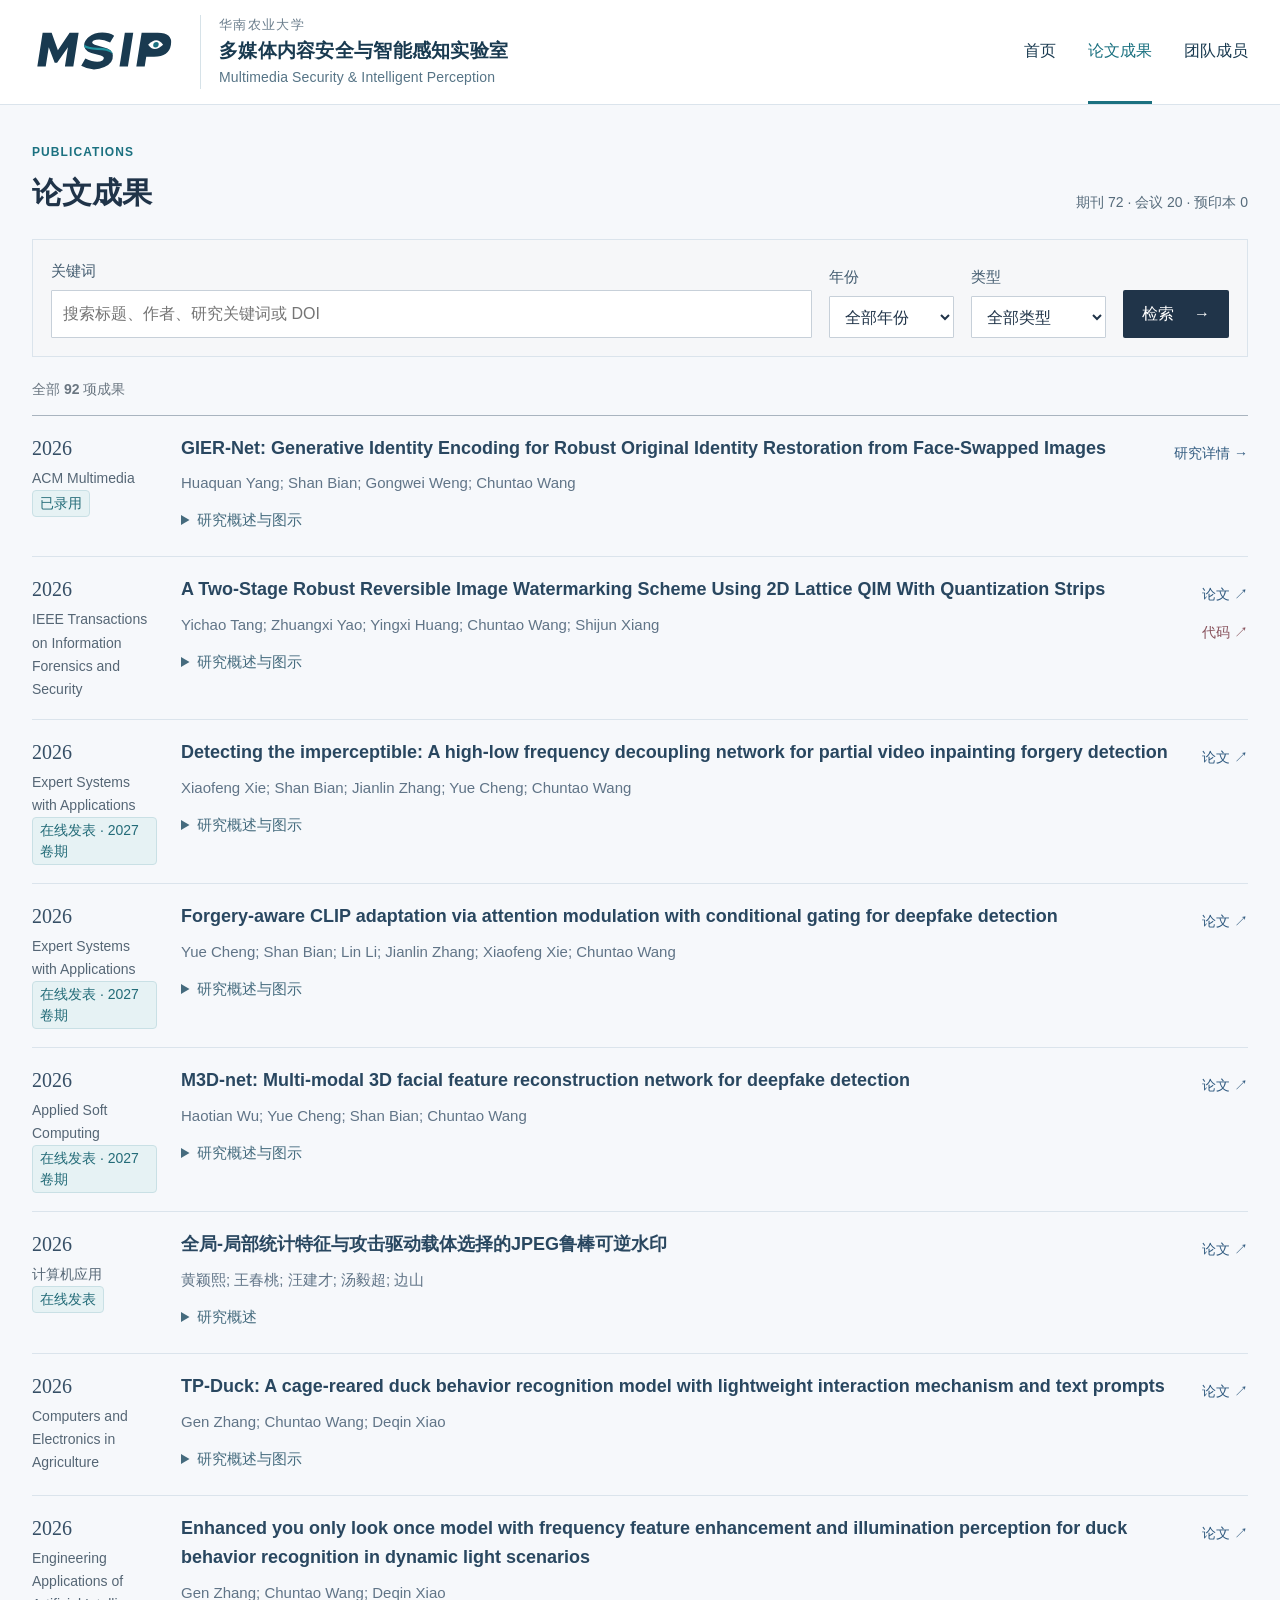
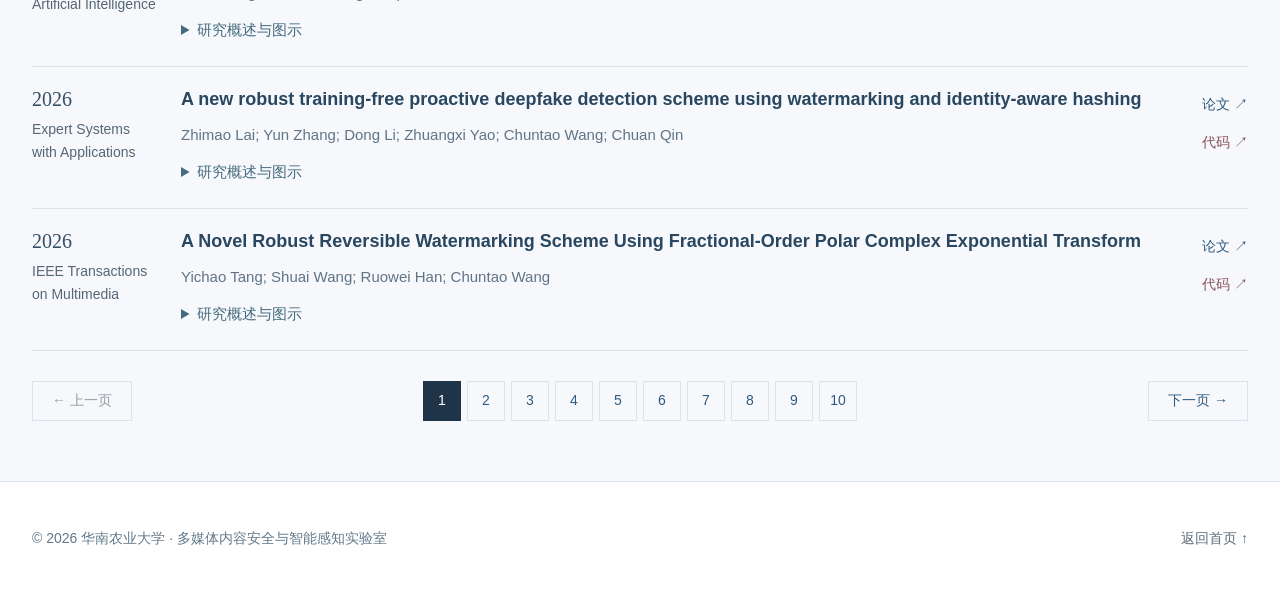
==== publications/index.html @ 9c00405b "Introduce MSIP wordmark and bilingual laboratory header" ====
<!doctype html>
<html lang="zh-CN">
<head>
  <meta charset="utf-8">
  <meta name="viewport" content="width=device-width, initial-scale=1">
  <meta name="description" content="多媒体内容安全与智能感知实验室，研究数字水印、可逆信息隐藏、多媒体取证与农业视觉感知。了解成员、代表性工作、论文与开源代码。">
  <meta name="theme-color" content="#203449">
  <title>论文成果 · 多媒体内容安全与智能感知实验室</title>
  <link rel="icon" href="/static/images/msip-icon.svg" type="image/svg+xml">
  <link rel="stylesheet" href="/static/style.css?v=20261102e">
  <script src="/static/publications-static.js" defer></script>
  <link rel="stylesheet" href="/static/site-global.css?v=20261102g">
</head>
<body id="top" class="">
  <a class="skip-link" href="#main-content">跳转至主要内容</a>
  


<header class="site-header">
  <div class="header-inner">
    <a class="brand" href="/" aria-label="MSIP · 华南农业大学多媒体内容安全与智能感知实验室首页">
      <img class="brand-msip" src="/static/images/msip-wordmark.svg" alt="MSIP" width="250" height="80">
      <span class="brand-wordmark">
        <small class="brand-university">华南农业大学</small>
        <strong class="brand-title">多媒体内容安全与智能感知实验室</strong>
        <small class="brand-english" lang="en">Multimedia Security &amp; Intelligent Perception</small>
      </span>
    </a>
    <button class="nav-toggle" type="button" aria-label="打开导航" aria-controls="main-navigation" aria-expanded="false"><span></span><span></span></button>
    <nav class="site-nav nav3" id="main-navigation" aria-label="主导航">
      <a href="/">首页</a>
      <a href="/publications/" aria-current="page">论文成果</a>
      <a href="/team/">团队成员</a>
    </nav>
  </div>
</header>
<main class="publication-archive container" id="main-content">
  <div class="archive-heading"><div><span class="eyebrow">PUBLICATIONS</span><h1>论文成果</h1></div><p>期刊 72 · 会议 20 · 预印本 0</p></div>
  <form class="publication-search" method="get" action="/publications/" role="search" aria-label="检索全部论文"><div class="search-field"><label for="paper-query">关键词</label><input id="paper-query" name="q" type="search" value="" placeholder="搜索标题、作者、研究关键词或 DOI" maxlength="200"></div><div class="year-field"><label for="paper-year">年份</label><select id="paper-year" name="year"><option value="">全部年份</option><option value="2026">2026</option><option value="2025">2025</option><option value="2024">2024</option><option value="2023">2023</option><option value="2022">2022</option><option value="2021">2021</option><option value="2020">2020</option><option value="2019">2019</option><option value="2018">2018</option><option value="2017">2017</option><option value="2016">2016</option><option value="2015">2015</option><option value="2014">2014</option><option value="2013">2013</option><option value="2012">2012</option><option value="2011">2011</option><option value="2010">2010</option><option value="2009">2009</option><option value="2008">2008</option><option value="2007">2007</option><option value="2006">2006</option><option value="2005">2005</option></select></div><div class="kind-field"><label for="paper-kind">类型</label><select id="paper-kind" name="kind"><option value="">全部类型</option><option value="journal">期刊论文</option><option value="conference">会议论文</option><option value="preprint">预印本</option></select></div><button class="button primary" type="submit">检索 <span aria-hidden="true">→</span></button></form>
  <div class="search-results-heading" role="status"><p>全部 <strong>92</strong> 项成果</p></div>
  <div class="publication-list">
<article class="publication-row" id="paper-author-gier-net-acmmm-2026" data-published-from="2026-11-02">
  <div class="publication-meta"><time datetime="2026">2026</time><span>ACM Multimedia</span><span class="paper-status">已录用</span></div>
  <div class="publication-body"><h3>GIER-Net: Generative Identity Encoding for Robust Original Identity Restoration from Face-Swapped Images</h3><p class="authors">Huaquan Yang; Shan Bian; Gongwei Weng; Chuntao Wang</p><details class="paper-abstract"><summary>研究概述与图示</summary><p>该研究面向人脸图像发布后遭受换脸与传播退化的场景，在发布前保留用于重建原始身份的保护线索。方法通过可逆生成模型的潜空间表示，结合人脸区域先验引导的冗余身份编码与攻击感知校正，重建具有原始身份特征的人脸图像。在 CelebA-HQ 数据集、三种换脸方法及 JPEG 与模拟社交平台压缩实验中，方法改善了多种条件下的恢复质量，并评估了保护图像的统计可检测性。</p><figure class="archive-paper-figure"><a href="/static/images/papers/giernet-method.webp" target="_blank" rel="noopener noreferrer" aria-label="查看论文原图"><img src="/static/images/papers/giernet-method.webp" alt="GIER-Net 原论文图1：保护、换脸攻击和身份恢复三阶段" loading="lazy"></a><figcaption>GIER-Net · 原论文图1，Huaquan Yang、Shan Bian、Gongwei Weng、Chuntao Wang · <a class="figure-license" href="https://creativecommons.org/licenses/by-nc-nd/4.0/" target="_blank" rel="noopener noreferrer">CC BY-NC-ND 4.0</a></figcaption></figure></details></div>
  <div class="publication-links"><a href="/works/gier-net/" aria-label="查看研究详情：GIER-Net: Generative Identity Encoding for Robust Original Identity Restoration from Face-Swapped Images">研究详情 →</a></div>
</article>
<article class="publication-row" id="paper-verified-qs-qim-rrw-2026" data-published-from="2026-01-01">
  <div class="publication-meta"><time datetime="2026">2026</time><span>IEEE Transactions on Information Forensics and Security</span></div>
  <div class="publication-body"><h3>A Two-Stage Robust Reversible Image Watermarking Scheme Using 2D Lattice QIM With Quantization Strips</h3><p class="authors">Yichao Tang; Zhuangxi Yao; Yingxi Huang; Chuntao Wang; Shijun Xiang</p><details class="paper-abstract"><summary>研究概述与图示</summary><p>该工作研究同时要求水印鲁棒提取与原图无损恢复的图像版权保护问题。方法在两阶段鲁棒可逆水印框架中引入二维格点量化和条带式解码区域，通过量化与解码区域的几何设计扩大稳定译码范围。其目标是在图像发生处理后仍能提取水印，同时控制嵌入失真，并保留无攻击条件下恢复原始图像的能力。</p><figure class="archive-paper-figure"><a href="/static/images/papers/qs-qim-figure4.webp" target="_blank" rel="noopener noreferrer" aria-label="查看论文原图"><img src="/static/images/papers/qs-qim-figure4.webp" alt="QS-QIM 条带式解码区域与码字排列，论文图4" loading="lazy"></a><figcaption>条带式解码区域 · 论文图4</figcaption></figure></details></div>
  <div class="publication-links"><a href="https://ieeexplore.ieee.org/document/11753674" target="_blank" rel="noopener noreferrer" aria-label="阅读论文：A Two-Stage Robust Reversible Image Watermarking Scheme Using 2D Lattice QIM With Quantization Strips">论文 ↗</a><a class="code-link" href="https://github.com/yichao-tang/QS-QIM-RRW" target="_blank" rel="noopener noreferrer" aria-label="查看代码：A Two-Stage Robust Reversible Image Watermarking Scheme Using 2D Lattice QIM With Quantization Strips">代码 ↗</a></div>
</article>
<article class="publication-row" id="paper-verified-high-low-frequency-video-inpainting-2027" data-published-from="2026-01-01">
  <div class="publication-meta"><time datetime="2026">2026</time><span>Expert Systems with Applications</span><span class="paper-status">在线发表 · 2027 卷期</span></div>
  <div class="publication-body"><h3>Detecting the imperceptible: A high-low frequency decoupling network for partial video inpainting forgery detection</h3><p class="authors">Xiaofeng Xie; Shan Bian; Jianlin Zhang; Yue Cheng; Chuntao Wang</p><details class="paper-abstract"><summary>研究概述与图示</summary><p>该研究关注深度视频修复造成的局部帧伪造，其痕迹可能被周围未修改帧的时空信息掩盖。方法采用高低频解耦网络提取时空特征，并通过特征增强、融合与形态分析区分被修改帧和原始帧。研究将局部视频修复作为独立取证问题，关注细微编辑痕迹在视频序列中的识别。</p><figure class="archive-paper-figure"><a href="/static/images/papers/refined-highlow-figure3.webp" target="_blank" rel="noopener noreferrer" aria-label="查看论文原图"><img src="/static/images/papers/refined-highlow-figure3.webp" alt="高低频注意力与特征金字塔融合后进行篡改掩码预测和帧级分类的论文网络图" loading="lazy"></a><figcaption>高低频解耦的视频修复取证网络 · 论文图3</figcaption></figure></details></div>
  <div class="publication-links"><a href="https://www.sciencedirect.com/science/article/pii/S0957417426023997" target="_blank" rel="noopener noreferrer" aria-label="阅读论文：Detecting the imperceptible: A high-low frequency decoupling network for partial video inpainting forgery detection">论文 ↗</a></div>
</article>
<article class="publication-row" id="paper-verified-forgery-aware-clip-2027" data-published-from="2026-09-25">
  <div class="publication-meta"><time datetime="2026">2026</time><span>Expert Systems with Applications</span><span class="paper-status">在线发表 · 2027 卷期</span></div>
  <div class="publication-body"><h3>Forgery-aware CLIP adaptation via attention modulation with conditional gating for deepfake detection</h3><p class="authors">Yue Cheng; Shan Bian; Lin Li; Jianlin Zhang; Xiaofeng Xie; Chuntao Wang</p><details class="paper-abstract"><summary>研究概述与图示</summary><p>该研究利用CLIP的可迁移视觉表示开展深度伪造检测，关注通用语义特征与细微取证线索之间的差异。方法以轻量适配器调制注意力，并结合条件门控和文本提示对比约束，使模型更关注伪造相关信息。研究目标是缓解检测器对特定数据集痕迹的依赖，改善跨数据集和未见伪造方式下的检测适应性。</p><figure class="archive-paper-figure"><a href="/static/images/papers/refined-fagate-figure3.webp" target="_blank" rel="noopener noreferrer" aria-label="查看论文原图"><img src="/static/images/papers/refined-fagate-figure3.webp" alt="伪造痕迹提取、文本提示对比正则、注意力调制与条件门控的原论文方法图" loading="lazy"></a><figcaption>条件门控与注意力调制的 CLIP 适配框架 · 论文图3</figcaption></figure></details></div>
  <div class="publication-links"><a href="https://www.sciencedirect.com/science/article/pii/S0957417426033981" target="_blank" rel="noopener noreferrer" aria-label="阅读论文：Forgery-aware CLIP adaptation via attention modulation with conditional gating for deepfake detection">论文 ↗</a></div>
</article>
<article class="publication-row" id="paper-verified-m3d-net-deepfake-preprint-2026" data-published-from="2026-09-21">
  <div class="publication-meta"><time datetime="2026">2026</time><span>Applied Soft Computing</span><span class="paper-status">在线发表 · 2027 卷期</span></div>
  <div class="publication-body"><h3>M3D-net: Multi-modal 3D facial feature reconstruction network for deepfake detection</h3><p class="authors">Haotian Wu; Yue Cheng; Shan Bian; Chuntao Wang</p><details class="paper-abstract"><summary>研究概述与图示</summary><p>M3D-Net从单幅RGB人脸图像重构深度与反照率信息，以三维空间特征补充普通外观特征进行深度伪造检测。网络包含三维重构流和RGB流，并利用预融合模块与多模态特征融合模块建立不同线索之间的联系。论文通过跨数据集等实验考察这种三维几何与二维纹理互补的检测策略。</p><figure class="archive-paper-figure"><a href="/static/images/papers/enriched-m3d-figure1.webp" target="_blank" rel="noopener noreferrer" aria-label="查看论文原图"><img src="/static/images/papers/enriched-m3d-figure1.webp" alt="M3D-Net 作者预印本图1：三维人脸特征重构分支、RGB分支及跨模态特征融合" loading="lazy"></a><figcaption>多模态三维人脸重构网络 · 作者预印本图1</figcaption></figure></details></div>
  <div class="publication-links"><a href="https://doi.org/10.1016/j.asoc.2026.116500" target="_blank" rel="noopener noreferrer" aria-label="阅读论文：M3D-net: Multi-modal 3D facial feature reconstruction network for deepfake detection">论文 ↗</a></div>
</article>
<article class="publication-row" id="paper-verified-jpeg-global-local-rrw-2026" data-published-from="2026-10-21">
  <div class="publication-meta"><time datetime="2026">2026</time><span>计算机应用</span><span class="paper-status">在线发表</span></div>
  <div class="publication-body"><h3>全局-局部统计特征与攻击驱动载体选择的JPEG鲁棒可逆水印</h3><p class="authors">黄颖熙; 王春桃; 汪建才; 汤毅超; 边山</p><details class="paper-abstract"><summary>研究概述</summary><p>该工作面向JPEG图像中的鲁棒可逆水印，在量化DCT域内同时考虑载体稳定性与原图恢复。方法通过多攻击评分和轻量网络选择嵌入载体，并融合均值、中值等全局与局部统计特征进行四频带调制。结合直方图平移保存恢复信息，使水印在图像处理后仍可提取，并支持无攻击条件下的原图精确恢复。</p></details></div>
  <div class="publication-links"><a href="https://www.joca.cn/CN/10.11772/j.issn.1001-9081.2026091086" target="_blank" rel="noopener noreferrer" aria-label="阅读论文：全局-局部统计特征与攻击驱动载体选择的JPEG鲁棒可逆水印">论文 ↗</a></div>
</article>
<article class="publication-row" id="paper-verified-tp-duck-text-prompts-2026" data-published-from="2026-09-01">
  <div class="publication-meta"><time datetime="2026">2026</time><span>Computers and Electronics in Agriculture</span></div>
  <div class="publication-body"><h3>TP-Duck: A cage-reared duck behavior recognition model with lightweight interaction mechanism and text prompts</h3><p class="authors">Gen Zhang; Chuntao Wang; Deqin Xiao</p><details class="paper-abstract"><summary>研究概述与图示</summary><p>笼养鸭的不同行为可能具有相似姿态，笼架干扰又使局部动作线索更难辨认。TP-Duck以轻量部分星型运算模块提取细粒度视觉特征，并引入行为语义向量与可学习文本提示，对视觉特征进行跨模态调制。研究在自建行为数据上评价识别精度和模型复杂度，探索适合养殖场景的轻量视觉语言感知方法。</p><figure class="archive-paper-figure"><a href="/static/images/papers/enriched-extra-tpduck-figure3.webp" target="_blank" rel="noopener noreferrer" aria-label="查看论文原图"><img src="/static/images/papers/enriched-extra-tpduck-figure3.webp" alt="TP-Duck融合行为标签文本提示、轻量交互模块与检测网络的结构图" loading="lazy"></a><figcaption>文本提示与轻量交互网络 · 原论文图3</figcaption></figure></details></div>
  <div class="publication-links"><a href="https://doi.org/10.1016/j.compag.2026.112083" target="_blank" rel="noopener noreferrer" aria-label="阅读论文：TP-Duck: A cage-reared duck behavior recognition model with lightweight interaction mechanism and text prompts">论文 ↗</a></div>
</article>
<article class="publication-row" id="paper-verified-fiy4dbr-dynamic-light-duck-2026" data-published-from="2026-01-01">
  <div class="publication-meta"><time datetime="2026">2026</time><span>Engineering Applications of Artificial Intelligence</span></div>
  <div class="publication-body"><h3>Enhanced you only look once model with frequency feature enhancement and illumination perception for duck behavior recognition in dynamic light scenarios</h3><p class="authors">Gen Zhang; Chuntao Wang; Deqin Xiao</p><details class="paper-abstract"><summary>研究概述与图示</summary><p>该研究面向养殖场昼夜和动态光照变化下的鸭行为识别，关注暗光导致边缘、纹理及动作特征减弱的问题。方法以YOLOv11s为基础，通过频率特征增强保留判别线索，并引入光照感知机制调整特征表达。研究目标是在不同亮度条件下稳定辨认鸭的行为，减少仅依赖单一光照环境训练带来的适应性限制。</p><figure class="archive-paper-figure"><a href="/static/images/papers/enriched-extra-lightduck-figure4.webp" target="_blank" rel="noopener noreferrer" aria-label="查看论文原图"><img src="/static/images/papers/enriched-extra-lightduck-figure4.webp" alt="结合频率特征增强模块和光照感知模块的动态光照鸭行为识别网络结构" loading="lazy"></a><figcaption>频率特征增强与光照感知网络 · 原论文图4</figcaption></figure></details></div>
  <div class="publication-links"><a href="https://doi.org/10.1016/j.engappai.2025.112889" target="_blank" rel="noopener noreferrer" aria-label="阅读论文：Enhanced you only look once model with frequency feature enhancement and illumination perception for duck behavior recognition in dynamic light scenarios">论文 ↗</a></div>
</article>
<article class="publication-row" id="paper-verified-tfpdd-proactive-deepfake-2026" data-published-from="2026-05-01">
  <div class="publication-meta"><time datetime="2026">2026</time><span>Expert Systems with Applications</span></div>
  <div class="publication-body"><h3>A new robust training-free proactive deepfake detection scheme using watermarking and identity-aware hashing</h3><p class="authors">Zhimao Lai; Yun Zhang; Dong Li; Zhuangxi Yao; Chuntao Wang; Chuan Qin</p><details class="paper-abstract"><summary>研究概述与图示</summary><p>该工作采用主动取证思路，在图像中预先嵌入与人脸身份相关的水印，以检验后续深度伪造操作。方法结合带状交织量化索引调制、身份感知哈希和盲同步机制，分别应对常见处理失真、身份变化与人脸框错位。整个方案无需训练深度水印网络，并通过失真及深伪操作实验检验检测能力。</p><figure class="archive-paper-figure"><a href="/static/images/papers/refined-tfpdd-figure3.webp" target="_blank" rel="noopener noreferrer" aria-label="查看论文原图"><img src="/static/images/papers/refined-tfpdd-figure3.webp" alt="从分块熵和低频小波特征生成身份感知哈希序列的原论文流程图" loading="lazy"></a><figcaption>面部身份感知哈希的生成流程 · 论文图3</figcaption></figure></details></div>
  <div class="publication-links"><a href="https://doi.org/10.1016/j.eswa.2026.131126" target="_blank" rel="noopener noreferrer" aria-label="阅读论文：A new robust training-free proactive deepfake detection scheme using watermarking and identity-aware hashing">论文 ↗</a><a class="code-link" href="https://github.com/Laizhm/TFPDD" target="_blank" rel="noopener noreferrer" aria-label="查看代码：A new robust training-free proactive deepfake detection scheme using watermarking and identity-aware hashing">代码 ↗</a></div>
</article>
<article class="publication-row" id="paper-42" data-published-from="2026-01-01">
  <div class="publication-meta"><time datetime="2026">2026</time><span>IEEE Transactions on Multimedia</span></div>
  <div class="publication-body"><h3>A Novel Robust Reversible Watermarking Scheme Using Fractional-Order Polar Complex Exponential Transform</h3><p class="authors">Yichao Tang; Shuai Wang; Ruowei Han; Chuntao Wang</p><details class="paper-abstract"><summary>研究概述与图示</summary><p>针对鲁棒可逆水印难以同时抵抗常规信号处理和几何变换的问题，提出结合分数阶极复指数变换与优化量化索引调制的方法。通过重建误差选择变换参数，并根据攻击模拟中的稳定性选择矩差作为水印载体；嵌入失真与完整性哈希则作为辅助信息可逆嵌入。接收端在无攻击时恢复原图与水印，在受到攻击时提取水印，模拟实验检验了其在相同容量和图像质量条件下的鲁棒性。</p><figure class="archive-paper-figure"><a href="/static/images/papers/frpcet-quantization.webp" target="_blank" rel="noopener noreferrer" aria-label="查看论文原图"><img src="/static/images/papers/frpcet-quantization.webp" alt="分数阶极复指数变换水印的量化情况" loading="lazy"></a><figcaption>量化设计 · 作者主页图</figcaption></figure></details></div>
  <div class="publication-links"><a href="https://doi.org/10.1109/TMM.2025.3623522" target="_blank" rel="noopener noreferrer" aria-label="阅读论文：A Novel Robust Reversible Watermarking Scheme Using Fractional-Order Polar Complex Exponential Transform">论文 ↗</a><a class="code-link" href="https://github.com/yichao-tang/FrPCET-RRW" target="_blank" rel="noopener noreferrer" aria-label="查看代码：A Novel Robust Reversible Watermarking Scheme Using Fractional-Order Polar Complex Exponential Transform">代码 ↗</a></div>
</article>
<article class="publication-row" id="paper-40" data-published-from="2026-03-14">
  <div class="publication-meta"><time datetime="2026">2026</time><span>AAAI</span></div>
  <div class="publication-body"><h3>GenPTW: Latent Image Watermarking for Provenance Tracing and Tamper Localization</h3><p class="authors">Zhenliang Gan; Chunya Liu; Yichao Tang; Binghao Wang; Shiwen Cui; Weiqiang Wang; Xinpeng Zhang</p><details class="paper-abstract"><summary>研究概述与图示</summary><p>针对生成图像水印难以同时完成来源追踪和篡改定位、且常受生成模型类型限制的问题，提出潜空间水印框架GenPTW。方法结合与潜语义对齐的交叉注意力融合和提供位置线索的空间融合，再以水印特征和高频特征联合提取来源信息与编辑区域。该框架支持生成中与生成后的嵌入，可用于潜扩散模型和视觉自回归模型；实验评估了视觉质量及多种生成内容编辑下的鲁棒性。</p><figure class="archive-paper-figure"><a href="/static/images/papers/genptw-method.webp" target="_blank" rel="noopener noreferrer" aria-label="查看论文原图"><img src="/static/images/papers/genptw-method.webp" alt="GenPTW 潜空间水印融合、提取与篡改定位框架" loading="lazy"></a><figcaption>方法框架 · 作者主页图</figcaption></figure></details></div>
  <div class="publication-links"><a href="https://doi.org/10.1609/aaai.v40i5.37412" target="_blank" rel="noopener noreferrer" aria-label="阅读论文：GenPTW: Latent Image Watermarking for Provenance Tracing and Tamper Localization">论文 ↗</a><a class="code-link" href="https://github.com/GanZhenliang/GenPTW" target="_blank" rel="noopener noreferrer" aria-label="查看代码：GenPTW: Latent Image Watermarking for Provenance Tracing and Tamper Localization">代码 ↗</a></div>
</article>
<article class="publication-row" id="paper-39" data-published-from="2026-01-01">
  <div class="publication-meta"><time datetime="2026">2026</time><span>IEEE ICASSP</span></div>
  <div class="publication-body"><h3>DNLMark: Dual Noise Layer-Based Robust Watermarking Against Image Editing</h3><p class="authors">Yichao Tang; Mingyang Li; Xinting Wu; Sheng Li; Zhenxing Qian; Xinpeng Zhang</p><details class="paper-abstract"><summary>研究概述与图示</summary><p>DNLMark研究图像编辑后水印信息难以稳定恢复的问题。方法在水印网络训练中采用双噪声层，将常规图像失真和模拟的生成式编辑干扰纳入训练流程。研究关注在保留图像视觉质量的条件下，提高水印嵌入与提取面对不同编辑操作时的适应性。</p><figure class="archive-paper-figure"><a href="/static/images/papers/dnlmark-overview.webp" target="_blank" rel="noopener noreferrer" aria-label="查看论文原图"><img src="/static/images/papers/dnlmark-overview.webp" alt="DNLMark 双噪声层训练、嵌入与提取框架" loading="lazy"></a><figcaption>方法框架 · 作者主页图</figcaption></figure></details></div>
  <div class="publication-links"><a href="https://ieeexplore.ieee.org/document/11464215" target="_blank" rel="noopener noreferrer" aria-label="阅读论文：DNLMark: Dual Noise Layer-Based Robust Watermarking Against Image Editing">论文 ↗</a><a class="code-link" href="https://github.com/yichao-tang/DNLMark" target="_blank" rel="noopener noreferrer" aria-label="查看代码：DNLMark: Dual Noise Layer-Based Robust Watermarking Against Image Editing">代码 ↗</a></div>
</article>
<article class="publication-row" id="paper-17" data-published-from="2026-02-16">
  <div class="publication-meta"><time datetime="2026">2026</time><span>Applied Intelligence</span></div>
  <div class="publication-body"><h3>Detection of transcoding from HEVC to VVC based on CU types and Motion Vector Map</h3><p class="authors">Jiajian Lin; Jianlin Zhang; Shan Bian; Chuntao Wang</p><details class="paper-abstract"><summary>研究概述</summary><p>该研究面向HEVC视频转码为VVC后产生的编码历史鉴别问题。方法统计帧内与帧间编码单元的划分类型，并构造运动矢量图特征，将两类线索组合后交由支持向量机分类。论文在不同分辨率、码率和编码配置下评估检测表现，以分析新编码标准中的转码痕迹。</p></details></div>
  <div class="publication-links"><a href="https://doi.org/10.1007/s10489-026-07134-z" target="_blank" rel="noopener noreferrer" aria-label="阅读论文：Detection of transcoding from HEVC to VVC based on CU types and Motion Vector Map">论文 ↗</a></div>
</article>
<article class="publication-row" id="paper-verified-wang-10-1016-j-atech-2025-101414" data-published-from="2025-12-01">
  <div class="publication-meta"><time datetime="2025">2025</time><span>Smart Agricultural Technology</span></div>
  <div class="publication-body"><h3>CD-ViT-YOLO: A lightweight Hybrid ViT-YOLO model for caged duck behaviour recognition under varying lighting conditions</h3><p class="authors">Yujin Gong; Gen Zhang; Chuntao Wang; Deqin Xiao</p><details class="paper-abstract"><summary>研究概述与图示</summary><p>针对笼养鸭行为识别中的光照变化、密集遮挡及模型计算开销，提出轻量化ViT与YOLO混合模型CD-ViT-YOLO。方法以YOLOv5s为基础，引入动态重参数化增强模块、可变形卷积与RepConv，并采用分阶段配置的EfficientViT主干和难度感知检测头。在自建DuckBehaviour数据集上的实验显示，该模型在减少参数与计算量的同时，提高了相对于YOLOv5s的检测指标。</p><figure class="archive-paper-figure"><a href="/static/images/papers/enriched-extra-cdvit-figure2.webp" target="_blank" rel="noopener noreferrer" aria-label="查看论文原图"><img src="/static/images/papers/enriched-extra-cdvit-figure2.webp" alt="结合轻量卷积、EfficientViT与检测头的CD-ViT-YOLO笼养鸭行为识别网络结构" loading="lazy"></a><figcaption>CD-ViT-YOLO 轻量混合网络 · 原论文图2</figcaption></figure></details></div>
  <div class="publication-links"><a href="https://doi.org/10.1016/j.atech.2025.101414" target="_blank" rel="noopener noreferrer" aria-label="阅读论文：CD-ViT-YOLO: A lightweight Hybrid ViT-YOLO model for caged duck behaviour recognition under varying lighting conditions">论文 ↗</a></div>
</article>
<article class="publication-row" id="paper-verified-rgbd-duck-weight-estimation-2025" data-published-from="2025-04-06">
  <div class="publication-meta"><time datetime="2025">2025</time><span>Animals</span></div>
  <div class="publication-body"><h3>Two-Stream Bidirectional Interaction Network Based on RGB-D Images for Duck Weight Estimation</h3><p class="authors">Diqi Zhu; Shan Bian; Xiaofeng Xie; Chuntao Wang; Deqin Xiao</p><details class="paper-abstract"><summary>研究概述与图示</summary><p>为减少人工接触式称重，研究利用RGB-D图像估计鸭体重的双流双向交互网络。编码器分别提取外观纹理和深度结构信息，通过跨模态互补模块进行交互，再融合多尺度特征完成体重回归。研究构建了包含2865对俯视RGB-D图像的数据集，比较实验在该数据集上验证了多模态融合相对于对比方法的估计效果。</p><figure class="archive-paper-figure"><a href="/static/images/papers/duck-weight-paper-figure4.jpg" target="_blank" rel="noopener noreferrer" aria-label="查看论文原图"><img src="/static/images/papers/duck-weight-paper-figure4.jpg" alt="原文图4：RGB与深度图双流编码器、跨模态特征交互、解码器及体重回归结构" loading="lazy"></a><figcaption>网络结构总览 · 论文图4 · <a class="figure-license" href="https://creativecommons.org/licenses/by/4.0/" target="_blank" rel="noopener noreferrer">CC BY 4.0</a></figcaption></figure></details></div>
  <div class="publication-links"><a href="https://www.mdpi.com/2076-2615/15/7/1062" target="_blank" rel="noopener noreferrer" aria-label="阅读论文：Two-Stream Bidirectional Interaction Network Based on RGB-D Images for Duck Weight Estimation">论文 ↗</a></div>
</article>
<article class="publication-row" id="paper-verified-proactive-watermarking-forensics-review-2025" data-published-from="2025-01-03">
  <div class="publication-meta"><time datetime="2025">2025</time><span>Computers, Materials &amp; Continua</span></div>
  <div class="publication-body"><h3>Enhancing Deepfake Detection: Proactive Forensics Techniques Using Digital Watermarking</h3><p class="authors">Zhimao Lai; Saad Arif; Cong Feng; Guangjun Liao; Chuntao Wang</p><details class="paper-abstract"><summary>研究概述与图示</summary><p>这篇综述梳理深度伪造防御从被动检测向主动水印取证的发展，比较两类方法面对未知编辑和反取证操作时的特点。文章按水印的嵌入、验证、追溯及抗篡改作用，对已有主动取证技术进行分类和分析。进一步讨论评估标准不统一、鲁棒性与复现性等问题，并提出跨域和自适应水印等研究方向。</p><figure class="archive-paper-figure"><a href="/static/images/papers/enriched-cmc2025pdf-figure11.webp" target="_blank" rel="noopener noreferrer" aria-label="查看论文原图"><img src="/static/images/papers/enriched-cmc2025pdf-figure11.webp" alt="主动深度伪造取证综述原论文图11：水印信息、嵌入区域、攻击和身份真实性验证的整体关系" loading="lazy"></a><figcaption>水印主动取证框架综述 · 原论文图11 · <a class="figure-license" href="https://creativecommons.org/licenses/by/4.0/" target="_blank" rel="noopener noreferrer">CC BY 4.0</a></figcaption></figure></details></div>
  <div class="publication-links"><a href="https://doi.org/10.32604/cmc.2024.059370" target="_blank" rel="noopener noreferrer" aria-label="阅读论文：Enhancing Deepfake Detection: Proactive Forensics Techniques Using Digital Watermarking">论文 ↗</a></div>
</article>
<article class="publication-row" id="paper-41" data-published-from="2025-01-01">
  <div class="publication-meta"><time datetime="2025">2025</time><span>CRESS</span></div>
  <div class="publication-body"><h3>SLMark: Robust Watermarking Against Image Editing via Simulation-Based Noise Layer and Low-Frequency Embedding</h3><p class="authors">Mingyang Li; Yichao Tang; Yuliang Xue; Sheng Li; Zhenxing Qian; Xinpeng Zhang; Ji He; Hongda Li</p><details class="paper-abstract"><summary>研究概述与图示</summary><p>SLMark关注图像经编辑后，嵌入水印随图像内容变化而丢失的问题。方法将基于模拟的噪声层与低频嵌入相结合，在训练中引入编辑干扰，并选择较稳定的频率成分承载水印。研究旨在协调水印的隐蔽性与编辑后的可提取性，为图像内容保护提供鲁棒标识。</p><figure class="archive-paper-figure"><a href="/static/images/papers/supplement-20261102-ieee-slmark-figure1.webp" target="_blank" rel="noopener noreferrer" aria-label="查看论文原图"><img src="/static/images/papers/supplement-20261102-ieee-slmark-figure1.webp" alt="SLMark 原论文框架：低频提取与水印编码器嵌入消息，经生成编辑模拟及常规处理后由低频提取和水印解码器恢复消息。" loading="lazy"></a></figure></details></div>
  <div class="publication-links"><a href="https://ieeexplore.ieee.org/document/11452609" target="_blank" rel="noopener noreferrer" aria-label="阅读论文：SLMark: Robust Watermarking Against Image Editing via Simulation-Based Noise Layer and Low-Frequency Embedding">论文 ↗</a></div>
</article>
<article class="publication-row" id="paper-16" data-published-from="2025-11-14">
  <div class="publication-meta"><time datetime="2025">2025</time><span>IEEE TrustCom</span></div>
  <div class="publication-body"><h3>Robust Recovery Method Against Malicious Face Swapping in Online Social Networks</h3><p class="authors">Huaquan Yang; Shan Bian; Gongwei Weng</p><details class="paper-abstract"><summary>研究概述与图示</summary><p>针对社交网络有损压缩导致隐藏的人脸信息退化、进而影响换脸后原始人脸恢复的问题，提出主动保护框架SwinTRecNet。方法结合Swin Transformer与UNet增强人脸信息编码和解码，并使用压缩近似生成对抗网络模拟多种压缩模式，以复合损失平衡含密图像扰动与恢复质量。在CelebA-HQ数据集上的实验考察了不同换脸攻击与社交网络处理场景中的图像质量和人脸恢复表现。</p><figure class="archive-paper-figure"><a href="/static/images/papers/supplement-20261102-ieee-face-recovery-figure1.webp" target="_blank" rel="noopener noreferrer" aria-label="查看论文原图"><img src="/static/images/papers/supplement-20261102-ieee-face-recovery-figure1.webp" alt="原论文图1：准备网络提取人脸特征并将其编码到背景，经过社交平台压缩模拟与换脸处理后，由恢复网络重建预先保护的人脸。" loading="lazy"></a></figure></details></div>
  <div class="publication-links"><a href="https://doi.org/10.1109/TRUSTCOM66490.2025.00318" target="_blank" rel="noopener noreferrer" aria-label="阅读论文：Robust Recovery Method Against Malicious Face Swapping in Online Social Networks">论文 ↗</a></div>
</article>
<article class="publication-row" id="paper-15" data-published-from="2025-04-01">
  <div class="publication-meta"><time datetime="2025">2025</time><span>Expert Systems with Applications</span></div>
  <div class="publication-body"><h3>Inter-frame residual frequency-based reconstruction learning for deep video frame interpolation detection</h3><p class="authors">Yibin Xu; Huaquan Yang; Shan Bian; Chuntao Wang; Bin Li; Jiwu Huang</p><details class="paper-abstract"><summary>研究概述与图示</summary><p>ReFuL针对深度插帧技术造成的视频时间维度伪造，利用帧间残差的频率线索进行检测。方法对残差执行小波分解，分别学习高、低频成分的重构，并以度量学习约束突出可区分的插帧痕迹；重构驱动的注意力模块进一步服务于视频分类。论文评估跨插帧方法等设置，考察对未知插帧方式的检测能力。</p><figure class="archive-paper-figure"><a href="/static/images/papers/enriched-reful-figure3.webp" target="_blank" rel="noopener noreferrer" aria-label="查看论文原图"><img src="/static/images/papers/enriched-reful-figure3.webp" alt="ReFuL 原论文图3：帧间残差的小波频率分解、高低频重构、度量学习及RDGA分类框架" loading="lazy"></a><figcaption>频率分解与重构学习框架 · 原论文图3</figcaption></figure></details></div>
  <div class="publication-links"><a href="https://doi.org/10.1016/j.eswa.2025.126416" target="_blank" rel="noopener noreferrer" aria-label="阅读论文：Inter-frame residual frequency-based reconstruction learning for deep video frame interpolation detection">论文 ↗</a><a class="code-link" href="https://github.com/BianShan-611/ReFuL" target="_blank" rel="noopener noreferrer" aria-label="查看代码：Inter-frame residual frequency-based reconstruction learning for deep video frame interpolation detection">代码 ↗</a></div>
</article>
<article class="publication-row" id="paper-verified-wang-fewshot-pests-2024" data-published-from="2024-01-01">
  <div class="publication-meta"><time datetime="2024">2024</time><span>农业工程学报 / Transactions of the Chinese Society of Agricultural Engineering</span></div>
  <div class="publication-body"><h3>Few-shot pest classification using spatial-attention-enhanced ResNeSt-101 network and transfer-based meta-learning</h3><p class="authors">Weijian Liang; Qingwen Guo; Chuntao Wang; Deqin Xiao; Qiong Huang</p><details class="paper-abstract"><summary>研究概述</summary><p>针对新出现害虫类别难以获得大量标注图像的问题，该研究构建少样本害虫分类方法。方法以空间注意力增强ResNeSt-101的特征提取，并结合迁移式元学习，使分类器利用少量支持样本识别已见与未见类别。论文在MIP50和AD0害虫数据上检验分类能力，讨论样本数量、类别组合和推理开销的影响。</p></details></div>
  <div class="publication-links"><a href="https://www.aeeisp.com/nygcxb/article/doi/10.11975/j.issn.1002-6819.202304013?viewType=HTML" target="_blank" rel="noopener noreferrer" aria-label="阅读论文：Few-shot pest classification using spatial-attention-enhanced ResNeSt-101 network and transfer-based meta-learning">论文 ↗</a></div>
</article>
<article class="publication-row" id="paper-verified-wang-10-3390-electronics13224466" data-published-from="2024-01-01">
  <div class="publication-meta"><time datetime="2024">2024</time><span>Electronics</span></div>
  <div class="publication-body"><h3>LIDeepDet: Deepfake Detection via Image Decomposition and Advanced Lighting Information Analysis</h3><p class="authors">Zhimao Lai; Jicheng Li; Chuntao Wang; Jianhua Wu; Donghua Jiang</p><details class="paper-abstract"><summary>研究概述与图示</summary><p>LIDeepDet利用真实视频与深度伪造视频在成像和光照方面的差异，提取不易由表面视觉质量掩盖的取证线索。方法根据颜色恒常性提取光照信息，使用局部引力模式提取人脸材质特征，并通过Lambertian模型估计帧间光照方向。RGB、反射图、光照特征与方向向量在特征层进行跨注意力融合，论文据此评估多个数据集上的检测与泛化表现。</p><figure class="archive-paper-figure"><a href="/static/images/papers/enriched-lideepdet-figure3.webp" target="_blank" rel="noopener noreferrer" aria-label="查看论文原图"><img src="/static/images/papers/enriched-lideepdet-figure3.webp" alt="LIDeepDet 原论文图3：RGB、反射系数、光照信息与光照方向特征的跨注意力融合网络" loading="lazy"></a><figcaption>光照线索与跨注意力融合 · 原论文图3 · <a class="figure-license" href="https://creativecommons.org/licenses/by/4.0/" target="_blank" rel="noopener noreferrer">CC BY 4.0</a></figcaption></figure></details></div>
  <div class="publication-links"><a href="https://doi.org/10.3390/electronics13224466" target="_blank" rel="noopener noreferrer" aria-label="阅读论文：LIDeepDet: Deepfake Detection via Image Decomposition and Advanced Lighting Information Analysis">论文 ↗</a></div>
</article>
<article class="publication-row" id="paper-verified-wang-10-3390-electronics13244955" data-published-from="2024-01-01">
  <div class="publication-meta"><time datetime="2024">2024</time><span>Electronics</span></div>
  <div class="publication-body"><h3>A Novel Face Swapping Detection Scheme Using the Pseudo Zernike Transform Based Robust Watermarking</h3><p class="authors">Zhimao Lai; Zhuangxi Yao; Guanyu Lai; Chuntao Wang; Renhai Feng</p><details class="paper-abstract"><summary>研究概述与图示</summary><p>该工作将主动取证用于换脸检测：先把原始人脸的视觉特征转换为二进制哈希，再利用伪Zernike矩鲁棒水印将其嵌入非人脸区域。验证时比较当前人脸的哈希与提取出的水印，以识别换脸造成的身份变化。研究同时考察水印对视频视觉质量的影响及常见信号处理操作下的检测稳定性。</p><figure class="archive-paper-figure"><a href="/static/images/papers/enriched-pztface-figure4.webp" target="_blank" rel="noopener noreferrer" aria-label="查看论文原图"><img src="/static/images/papers/enriched-pztface-figure4.webp" alt="伪Zernike换脸检测原论文图4：人脸视觉哈希生成、非人脸区域水印嵌入与换脸鉴别" loading="lazy"></a><figcaption>水印嵌入与主动换脸鉴别 · 原论文图4 · <a class="figure-license" href="https://creativecommons.org/licenses/by/4.0/" target="_blank" rel="noopener noreferrer">CC BY 4.0</a></figcaption></figure></details></div>
  <div class="publication-links"><a href="https://doi.org/10.3390/electronics13244955" target="_blank" rel="noopener noreferrer" aria-label="阅读论文：A Novel Face Swapping Detection Scheme Using the Pseudo Zernike Transform Based Robust Watermarking">论文 ↗</a></div>
</article>
<article class="publication-row" id="paper-verified-wang-10-3390-rs16244681" data-published-from="2024-01-01">
  <div class="publication-meta"><time datetime="2024">2024</time><span>Remote Sensing</span></div>
  <div class="publication-body"><h3>New Hyperspectral Geometry Ratio Index for Monitoring Rice Blast Disease from Leaf Scale to Canopy Scale</h3><p class="authors">Qiong Zheng; Yihao Chen; Qing Xia; Yunfei Zhang; Dan Li; Hao Jiang; Chongyang Wang; Longlong Zhao; Wenjiang Huang; Yingying Dong; Chuntao Wang</p><details class="paper-abstract"><summary>研究概述与图示</summary><p>针对传统植被指数难以同时适应叶片与冠层尺度的问题，该研究构建面向稻瘟病监测的高光谱几何比值植被指数。方法用连续投影算法筛选688、756和1466 nm三个敏感波段，再结合病害的光谱响应关系设计指数。论文在2020与2021年的叶片、冠层数据上，利用支持向量机和线性判别分析验证其跨年份及跨尺度的分类表现。</p><figure class="archive-paper-figure"><a href="/static/images/papers/enriched-riceblast-figure1.webp" target="_blank" rel="noopener noreferrer" aria-label="查看论文原图"><img src="/static/images/papers/enriched-riceblast-figure1.webp" alt="稻瘟病高光谱几何比值指数原论文图1：叶片与冠层数据处理、敏感波段筛选与跨尺度验证流程" loading="lazy"></a><figcaption>叶片与冠层跨尺度分析流程 · 原论文图1 · <a class="figure-license" href="https://creativecommons.org/licenses/by/4.0/" target="_blank" rel="noopener noreferrer">CC BY 4.0</a></figcaption></figure></details></div>
  <div class="publication-links"><a href="https://doi.org/10.3390/rs16244681" target="_blank" rel="noopener noreferrer" aria-label="阅读论文：New Hyperspectral Geometry Ratio Index for Monitoring Rice Blast Disease from Leaf Scale to Canopy Scale">论文 ↗</a></div>
</article>
<article class="publication-row" id="paper-verified-dbr-yolov5s-duck-behavior-2024" data-published-from="2024-01-01">
  <div class="publication-meta"><time datetime="2024">2024</time><span>Computers and Electronics in Agriculture</span></div>
  <div class="publication-body"><h3>A novel daily behavior recognition model for cage-reared ducks by improving SPPF and C3 of YOLOv5s</h3><p class="authors">Gen Zhang; Chuntao Wang; Deqin Xiao</p><details class="paper-abstract"><summary>研究概述与图示</summary><p>该工作研究笼养环境中鸭的日常行为识别，重点应对笼架干扰、遮挡和相近姿态造成的混淆。方法改进YOLOv5s中的SPPF与C3模块，以调整多尺度信息汇聚和行为特征提取。研究以非接触视觉方式辨认饮水、采食、梳羽等行为，为养殖过程的持续观察提供支持。</p><figure class="archive-paper-figure"><a href="/static/images/papers/enriched-extra-dailyduck-figure5.webp" target="_blank" rel="noopener noreferrer" aria-label="查看论文原图"><img src="/static/images/papers/enriched-extra-dailyduck-figure5.webp" alt="改进SPPF与C3模块的DBR-YOLOv5s笼养鸭日常行为识别网络结构" loading="lazy"></a><figcaption>DBR-YOLOv5s 行为识别网络 · 原论文图5</figcaption></figure></details></div>
  <div class="publication-links"><a href="https://doi.org/10.1016/j.compag.2024.109580" target="_blank" rel="noopener noreferrer" aria-label="阅读论文：A novel daily behavior recognition model for cage-reared ducks by improving SPPF and C3 of YOLOv5s">论文 ↗</a></div>
</article>
<article class="publication-row" id="paper-verified-enhanced-image-reversible-hiding-2024" data-published-from="2023-06-27">
  <div class="publication-meta"><time datetime="2024">2024</time><span>Multimedia Tools and Applications</span></div>
  <div class="publication-body"><h3>Reversible data hiding in enhanced images with anti-detection capability</h3><p class="authors">Junxiang Wang; Ying Zhang; Lin Huang; Chuntao Wang; Jiangqun Ni</p><details class="paper-abstract"><summary>研究概述</summary><p>传统可逆信息隐藏往往优先优化容量与失真，而嵌入痕迹仍可能被隐写分析器识别。该方法利用增强图像直方图中的空位进行直方图平移式嵌入，并结合多特征排序选择载体区域。在保留信息提取和原图恢复能力的同时，研究进一步考察含密图像的统计隐蔽性与抗检测性能。</p></details></div>
  <div class="publication-links"><a href="https://link.springer.com/article/10.1007/s11042-023-15663-9" target="_blank" rel="noopener noreferrer" aria-label="阅读论文：Reversible data hiding in enhanced images with anti-detection capability">论文 ↗</a></div>
</article>
<article class="publication-row" id="paper-verified-ufnet-black-box-fingerprinting-2024" data-published-from="2024-01-01">
  <div class="publication-meta"><time datetime="2024">2024</time><span>Expert Systems with Applications</span></div>
  <div class="publication-body"><h3>A novel robust black-box fingerprinting scheme for deep classification neural networks</h3><p class="authors">Mouke Mo; Chuntao Wang; Qingwen Guo; Shan Bian; Qiong Huang; Xinpeng Zhang</p><details class="paper-abstract"><summary>研究概述与图示</summary><p>UfNet面向深度分类模型的多用户分发，通过用户专属指纹实现细粒度版权验证与来源追溯。方法利用DWT-DCT-SVD构造低可见度触发图像，并通过指纹特征增强模块和对抗训练学习较弱的指纹信号。论文检验指纹区分、隐蔽性以及模型攻击和串谋情形下的验证能力，验证过程仅依赖模型输入与输出。</p><figure class="archive-paper-figure"><a href="/static/images/papers/enriched-extra-ufnet-figure1.webp" target="_blank" rel="noopener noreferrer" aria-label="查看论文原图"><img src="/static/images/papers/enriched-extra-ufnet-figure1.webp" alt="UfNet通过携带用户指纹的图像训练分类模型，并在测试阶段验证模型指纹的整体框架" loading="lazy"></a><figcaption>UfNet 模型指纹的训练与验证 · 原论文图1</figcaption></figure></details></div>
  <div class="publication-links"><a href="https://doi.org/10.1016/j.eswa.2024.124201" target="_blank" rel="noopener noreferrer" aria-label="阅读论文：A novel robust black-box fingerprinting scheme for deep classification neural networks">论文 ↗</a></div>
</article>
<article class="publication-row" id="paper-22" data-published-from="2024-01-01">
  <div class="publication-meta"><time datetime="2024">2024</time><span>Expert Systems with Applications</span></div>
  <div class="publication-body"><h3>A lightweight open-world pest image classifier using ResNet8-based matching network and NT-Xent loss function</h3><p class="authors">Qingwen Guo; Chuntao Wang; Deqin Xiao; Qiong Huang</p><details class="paper-abstract"><summary>研究概述与图示</summary><p>该研究面向训练阶段未覆盖的新害虫类别，探索无需为每个新增类别反复微调分类网络的识别方式。方法采用轻量ResNet8匹配网络提取图像特征，并通过NT-Xent损失学习更适合比较样本相似性的表示。识别时利用少量参考图像匹配已知与新增类别，兼顾样本需求、分类能力和计算开销。</p><figure class="archive-paper-figure"><a href="/static/images/papers/open-world-pest-paper-figure2.jpg" target="_blank" rel="noopener noreferrer" aria-label="查看论文原图"><img src="/static/images/papers/open-world-pest-paper-figure2.jpg" alt="原文图2：害虫图像经过四阶段卷积网络得到512维特征向量的真实网络结构" loading="lazy"></a><figcaption>特征提取网络 · 论文图2</figcaption></figure></details></div>
  <div class="publication-links"><a href="https://doi.org/10.1016/j.eswa.2023.121395" target="_blank" rel="noopener noreferrer" aria-label="阅读论文：A lightweight open-world pest image classifier using ResNet8-based matching network and NT-Xent loss function">论文 ↗</a><a class="code-link" href="https://github.com/scau-gqw1993/open-world-pest-classification" target="_blank" rel="noopener noreferrer" aria-label="查看代码：A lightweight open-world pest image classifier using ResNet8-based matching network and NT-Xent loss function">代码 ↗</a></div>
</article>
<article class="publication-row" id="paper-21" data-published-from="2024-01-01">
  <div class="publication-meta"><time datetime="2024">2024</time><span>Information Sciences</span></div>
  <div class="publication-body"><h3>A two-stage robust reversible watermarking using polar harmonic transform for high robustness and capacity</h3><p class="authors">Yichao Tang; Kangshun Li; Chuntao Wang; Shan Bian; Qiong Huang</p><details class="paper-abstract"><summary>研究概述与图示</summary><p>针对鲁棒可逆水印在鲁棒性、容量与可恢复性之间的权衡，研究提出基于极谐变换的两阶段方案。首先选取稳定的极谐矩，并通过自适应归一化和优化的失真补偿量化嵌入鲁棒水印，减少需要保存的量化误差信息。随后以可逆嵌入保存恢复所需的辅助信息，使未受攻击的图像能够恢复原始内容。</p><figure class="archive-paper-figure"><a href="/static/images/papers/enriched-extra-pht-figure2.webp" target="_blank" rel="noopener noreferrer" aria-label="查看论文原图"><img src="/static/images/papers/enriched-extra-pht-figure2.webp" alt="PHT鲁棒可逆水印论文中标准与优化DC-QIM的量化区间对比图" loading="lazy"></a><figcaption>标准与优化 DC-QIM 量化区间对比 · 原论文图2</figcaption></figure></details></div>
  <div class="publication-links"><a href="https://doi.org/10.1016/j.ins.2023.119786" target="_blank" rel="noopener noreferrer" aria-label="阅读论文：A two-stage robust reversible watermarking using polar harmonic transform for high robustness and capacity">论文 ↗</a><a class="code-link" href="https://github.com/yichao-tang/PHT-RRW" target="_blank" rel="noopener noreferrer" aria-label="查看代码：A two-stage robust reversible watermarking using polar harmonic transform for high robustness and capacity">代码 ↗</a></div>
</article>
<article class="publication-row" id="paper-20" data-published-from="2024-01-01">
  <div class="publication-meta"><time datetime="2024">2024</time><span>应用科学学报</span></div>
  <div class="publication-body"><h3>一种新型深度分类神经网络黑盒指纹水印算法</h3><p class="authors">莫谋科; 王春桃; 郭庆文; 边山</p><details class="paper-abstract"><summary>研究概述与图示</summary><p>该工作面向分类神经网络在多用户分发后的版权追溯，利用用户身份指纹区分不同授权副本。方法将身份信息嵌入低可见度毒化图像，并通过指纹特征增强与对抗训练，帮助模型学习嵌入强度较弱的指纹信号。论文从黑盒验证、分类性能保持与指纹可区分性等方面评价方案，关注相近身份指纹的可靠鉴别。</p><figure class="archive-paper-figure"><a href="/static/images/papers/refined-finger-figure1.webp" target="_blank" rel="noopener noreferrer" aria-label="查看论文原图"><img src="/static/images/papers/refined-finger-figure1.webp" alt="毒化指纹图像的三分类辅助训练与黑盒模型验证的原论文双面板图" loading="lazy"></a><figcaption>BCMFW 黑盒模型指纹水印的训练与验证 · 论文图1</figcaption></figure></details></div>
  <div class="publication-links"><a href="https://www.jas.shu.edu.cn/CN/10.3969/j.issn.0255-8297.2024.03.010" target="_blank" rel="noopener noreferrer" aria-label="阅读论文：一种新型深度分类神经网络黑盒指纹水印算法">论文 ↗</a></div>
</article>
<article class="publication-row" id="paper-19" data-published-from="2024-01-01">
  <div class="publication-meta"><time datetime="2024">2024</time><span>Symmetry</span></div>
  <div class="publication-body"><h3>A Unique Identification-Oriented Black-Box Watermarking Scheme for Deep Classification Neural Networks</h3><p class="authors">Mouke Mo; Chuntao Wang; Shan Bian</p><details class="paper-abstract"><summary>研究概述与图示</summary><p>IDwNet研究多用户模型分发时的唯一身份鉴别，在黑盒访问条件下判断模型对应的授权用户。方法通过DCT与SVD把身份信息嵌入触发图像，并联合干净图像、正确身份图像和错误身份对抗图像进行训练。实验考察身份不可见性、验证成功率以及对原模型分类性能的影响，并测试只有一位差异的身份是否仍能被区分。</p><figure class="archive-paper-figure"><a href="/static/images/papers/enriched-uniqueblackbox-figure1.webp" target="_blank" rel="noopener noreferrer" aria-label="查看论文原图"><img src="/static/images/papers/enriched-uniqueblackbox-figure1.webp" alt="IDwNet 原论文图1：DCT-SVD身份嵌入、投毒对抗训练与黑盒用户身份验证" loading="lazy"></a><figcaption>模型身份水印训练与验证 · 原论文图1 · <a class="figure-license" href="https://creativecommons.org/licenses/by/4.0/" target="_blank" rel="noopener noreferrer">CC BY 4.0</a></figcaption></figure></details></div>
  <div class="publication-links"><a href="https://doi.org/10.3390/sym16030299" target="_blank" rel="noopener noreferrer" aria-label="阅读论文：A Unique Identification-Oriented Black-Box Watermarking Scheme for Deep Classification Neural Networks">论文 ↗</a></div>
</article>
<article class="publication-row" id="paper-18" data-published-from="2024-01-01">
  <div class="publication-meta"><time datetime="2024">2024</time><span>IEEE Transactions on Information Forensics and Security</span></div>
  <div class="publication-body"><h3>A Robust Reversible Watermarking Scheme Using Attack-Simulation-Based Adaptive Normalization and Embedding</h3><p class="authors">Yichao Tang; Chuntao Wang; Shijun Xiang; Yiu-Ming Cheung</p><details class="paper-abstract"><summary>研究概述与图示</summary><p>为在版权保护中兼顾鲁棒性和无攻击时的原图恢复，研究利用目标攻击先验设计两阶段鲁棒可逆水印。方法通过大规模攻击模拟评估极谐变换矩的稳定性，据此进行自适应归一化和载体选择，并优化多量化级STDM及嵌入强度；嵌入误差随后以递归编码方式可逆保存。实验在相同不可见性、容量和可逆性条件下，比较了噪声、压缩、滤波及旋转缩放等攻击中的鲁棒性。</p><figure class="archive-paper-figure"><a href="/static/images/papers/stdm-multilevel-quantization.webp" target="_blank" rel="noopener noreferrer" aria-label="查看论文原图"><img src="/static/images/papers/stdm-multilevel-quantization.webp" alt="基于攻击模拟的多级 STDM 水印量化器" loading="lazy"></a><figcaption>多级量化器 · 作者主页图</figcaption></figure></details></div>
  <div class="publication-links"><a href="https://doi.org/10.1109/TIFS.2024.3372811" target="_blank" rel="noopener noreferrer" aria-label="阅读论文：A Robust Reversible Watermarking Scheme Using Attack-Simulation-Based Adaptive Normalization and Embedding">论文 ↗</a><a class="code-link" href="https://github.com/yichao-tang/STDM-RRW" target="_blank" rel="noopener noreferrer" aria-label="查看代码：A Robust Reversible Watermarking Scheme Using Attack-Simulation-Based Adaptive Normalization and Embedding">代码 ↗</a></div>
</article>
<article class="publication-row" id="paper-14" data-published-from="2024-01-01">
  <div class="publication-meta"><time datetime="2024">2024</time><span>计算机科学</span></div>
  <div class="publication-body"><h3>基于高斯增强模块的相机模型辨别</h3><p class="authors">黄远航; 边山; 王春桃</p><details class="paper-abstract"><summary>研究概述与图示</summary><p>该研究关注相机模型辨别中的特征提取问题：单纯高通滤波虽然抑制图像内容，也可能丢弃有用的取证信息。高斯增强模块在维持原有特征强度的基础上加强高频细节，形成包含更多设备线索的特征表示。通过将该模块用于辨别网络，研究探索保留内容信息与突出相机痕迹之间的平衡。</p><figure class="archive-paper-figure"><a href="/static/images/papers/refined-camera-figure2.webp" target="_blank" rel="noopener noreferrer" aria-label="查看论文原图"><img src="/static/images/papers/refined-camera-figure2.webp" alt="在骨干网络各阶段后插入高斯增强模块并进行相机型号分类的原论文网络图" loading="lazy"></a><figcaption>配置高斯增强模块的相机辨别网络 · 论文图2</figcaption></figure></details></div>
  <div class="publication-links"><a href="https://doi.org/10.11896/jsjkx.230700125" target="_blank" rel="noopener noreferrer" aria-label="阅读论文：基于高斯增强模块的相机模型辨别">论文 ↗</a></div>
</article>
<article class="publication-row" id="paper-13" data-published-from="2024-01-01">
  <div class="publication-meta"><time datetime="2024">2024</time><span>西安电子科技大学学报</span></div>
  <div class="publication-body"><h3>结合自注意力与卷积的真实场景图像篡改定位</h3><p class="authors">钟浩; 边山; 王春桃</p><details class="paper-abstract"><summary>研究概述</summary><p>该工作面向真实场景图像中的篡改区域定位，研究如何从图像线索中找出被编辑的位置。方法结合卷积特征与自注意力机制，将局部图像痕迹和较大范围的关联信息纳入篡改分析。研究目标是给出可疑区域的空间分布，为图像真实性核验提供比整图真假分类更细的依据。</p></details></div>
  <div class="publication-links"><a href="https://doi.org/10.19665/j.issn1001-2400.20230213" target="_blank" rel="noopener noreferrer" aria-label="阅读论文：结合自注意力与卷积的真实场景图像篡改定位">论文 ↗</a></div>
</article>
<article class="publication-row" id="paper-43" data-published-from="2023-01-01">
  <div class="publication-meta"><time datetime="2023">2023</time><span>IEEE Transactions on Circuits and Systems for Video Technology</span></div>
  <div class="publication-body"><h3>A Highly Robust Reversible Watermarking Scheme Using Embedding Optimization and Rounded Error Compensation</h3><p class="authors">Yichao Tang; Shuai Wang; Chuntao Wang; Shijun Xiang; Yiu-Ming Cheung</p><details class="paper-abstract"><summary>研究概述与图示</summary><p>该工作提出两阶段鲁棒可逆水印方案，通过优化嵌入和补偿舍入误差改善鲁棒性与容量。第一阶段在选定的伪Zernike矩中嵌入鲁棒水印，使用自适应归一化和优化策略控制失真；第二阶段记录原图与鲁棒水印图之间的误差，实现未受攻击时的无损恢复。论文在常见信号处理、几何变换和压缩感知等攻击下检验水印提取稳定性。</p><figure class="archive-paper-figure"><a href="/static/images/papers/enriched-rrw2023-figure1.webp" target="_blank" rel="noopener noreferrer" aria-label="查看论文原图"><img src="/static/images/papers/enriched-rrw2023-figure1.webp" alt="PZMs鲁棒可逆水印原论文图1：鲁棒嵌入、舍入误差补偿与可逆嵌入的两阶段流程" loading="lazy"></a><figcaption>两阶段鲁棒可逆水印流程 · 原论文图1</figcaption></figure></details></div>
  <div class="publication-links"><a href="https://doi.org/10.1109/TCSVT.2022.3216849" target="_blank" rel="noopener noreferrer" aria-label="阅读论文：A Highly Robust Reversible Watermarking Scheme Using Embedding Optimization and Rounded Error Compensation">论文 ↗</a><a class="code-link" href="https://github.com/yichao-tang/PZMs-RRW" target="_blank" rel="noopener noreferrer" aria-label="查看代码：A Highly Robust Reversible Watermarking Scheme Using Embedding Optimization and Rounded Error Compensation">代码 ↗</a></div>
</article>
<article class="publication-row" id="paper-28" data-published-from="2023-01-01">
  <div class="publication-meta"><time datetime="2023">2023</time><span>IEEE Transactions on Multimedia</span></div>
  <div class="publication-body"><h3>A novel encryption-then-lossy-compression scheme of color images using customized residual dense spatial network</h3><p class="authors">Chuntao Wang; Tianjian Zhang; Hao Chen; Qiong Huang; Jiangqun Ni; Xinpeng Zhang</p><details class="paper-abstract"><summary>研究概述与图示</summary><p>针对加密彩色图像难以高效有损压缩的问题，提出结合加密域重建知识的深度学习压缩方案。方法对模256加法加密图像采用均匀下采样，将接收端重建建模为受约束的超分辨率任务，并以定制残差密集空间网络处理。网络结合空间注意力、全局跳跃连接与均匀下采样约束，实验比较了其与已有加密图像压缩方法的重建性能。</p><figure class="archive-paper-figure"><a href="/static/images/papers/supplement-20261102-ieee-rdsn-figure5.webp" target="_blank" rel="noopener noreferrer" aria-label="查看论文原图"><img src="/static/images/papers/supplement-20261102-ieee-rdsn-figure5.webp" alt="原论文图5：RDSN 通过残差密集块、全局跳跃连接及对称上下采样分支融合图像特征，再经 UDC 模块重建图像。" loading="lazy"></a></figure></details></div>
  <div class="publication-links"><a href="https://doi.org/10.1109/TMM.2022.3171099" target="_blank" rel="noopener noreferrer" aria-label="阅读论文：A novel encryption-then-lossy-compression scheme of color images using customized residual dense spatial network">论文 ↗</a><a class="code-link" href="https://github.com/tianjian1201/ETC-RDSN" target="_blank" rel="noopener noreferrer" aria-label="查看代码：A novel encryption-then-lossy-compression scheme of color images using customized residual dense spatial network">代码 ↗</a></div>
</article>
<article class="publication-row" id="paper-27" data-published-from="2023-01-01">
  <div class="publication-meta"><time datetime="2023">2023</time><span>Precision Agriculture</span></div>
  <div class="publication-body"><h3>Automatic monitoring of flying vegetable insect pests using an RGB camera and YOLO-SIP detector</h3><p class="authors">Qingwen Guo; Chuntao Wang; Deqin Xiao; Qiong Huang</p><details class="paper-abstract"><summary>研究概述</summary><p>该研究将黄板诱捕、RGB图像采集与小目标检测结合，用于飞行蔬菜害虫的自动监测。方法通过YOLO-SIP检测器在诱捕图像中定位并识别害虫，减少依赖人工逐一检查的工作量。论文评价真实监测流程中的检测表现，使视觉识别与害虫数量统计相衔接。</p></details></div>
  <div class="publication-links"><a href="https://doi.org/10.1007/s11119-022-09952-w" target="_blank" rel="noopener noreferrer" aria-label="阅读论文：Automatic monitoring of flying vegetable insect pests using an RGB camera and YOLO-SIP detector">论文 ↗</a></div>
</article>
<article class="publication-row" id="paper-26" data-published-from="2023-01-01">
  <div class="publication-meta"><time datetime="2023">2023</time><span>中国农机化学报</span></div>
  <div class="publication-body"><h3>农业害虫智能视觉检测研究综述</h3><p class="authors">王春桃; 梁炜健; 郭庆文; 钟浩; 甘雨; 肖德琴</p><details class="paper-abstract"><summary>研究概述</summary><p>该综述梳理计算机视觉在农业害虫检测和虫情监测中的应用，从经典机器学习方法延伸至R-CNN、SSD与YOLO等深度检测框架。文章比较这些方法在特征提取、目标尺度、数据分布变化、检测精度和速度方面的局限。进一步围绕害虫数据库、分布偏移处理、深度特征学习和多场景应用提出研究方向。</p></details></div>
  <div class="publication-links"><a href="https://doi.org/10.13733/j.jcam.issn.2095-5553.2023.07.028" target="_blank" rel="noopener noreferrer" aria-label="阅读论文：农业害虫智能视觉检测研究综述">论文 ↗</a></div>
</article>
<article class="publication-row" id="paper-25" data-published-from="2023-01-01">
  <div class="publication-meta"><time datetime="2023">2023</time><span>IEEE Transactions on Circuits and Systems for Video Technology</span></div>
  <div class="publication-body"><h3>A Customized Deep Network Based Encryption-Then-Lossy-Compression Scheme of Color Images Achieving Arbitrary Compression Ratios</h3><p class="authors">Chuntao Wang; Juan Hu; Shan Bian; Jiangqun Ni; Xinpeng Zhang</p><details class="paper-abstract"><summary>研究概述与图示</summary><p>针对加密图像缺少可直接利用的原始统计信息、压缩比例受限的问题，提出非均匀下采样与定制深度网络相结合的先加密后有损压缩方案。非均匀下采样融合均匀与随机采样以支持任意压缩率，接收端则将重建建模为受约束的优化问题，并利用ETCNN网络求解。网络结合通道非局部注意力、残差内容补充和下采样约束，模拟实验比较了不同方案的重建表现。</p><figure class="archive-paper-figure"><a href="/static/images/papers/supplement-20261102-ieee-etcnn-figure7.webp" target="_blank" rel="noopener noreferrer" aria-label="查看论文原图"><img src="/static/images/papers/supplement-20261102-ieee-etcnn-figure7.webp" alt="原论文图7：图像持有者以模256加法加密图像，云端采用非均匀下采样压缩密文，接收端解压解密后通过 ETCNN 网络重建图像。" loading="lazy"></a></figure></details></div>
  <div class="publication-links"><a href="https://doi.org/10.1109/TCSVT.2023.3238383" target="_blank" rel="noopener noreferrer" aria-label="阅读论文：A Customized Deep Network Based Encryption-Then-Lossy-Compression Scheme of Color Images Achieving Arbitrary Compression Ratios">论文 ↗</a><a class="code-link" href="https://github.com/hujuanzp/ETCNN" target="_blank" rel="noopener noreferrer" aria-label="查看代码：A Customized Deep Network Based Encryption-Then-Lossy-Compression Scheme of Color Images Achieving Arbitrary Compression Ratios">代码 ↗</a></div>
</article>
<article class="publication-row" id="paper-24" data-published-from="2023-03-03">
  <div class="publication-meta"><time datetime="2023">2023</time><span>计算机应用研究</span></div>
  <div class="publication-body"><h3>基于 ETRN 具有任意压缩率的彩色加密图像有损压缩</h3><p class="authors">胡娟; 王春桃; 边山</p><details class="paper-abstract"><summary>研究概述</summary><p>该研究针对多数先加密后压缩方案只能提供少量固定压缩率的问题，结合均匀与随机下采样压缩加密彩色图像。接收端将有损重构表述为带下采样约束的优化问题，并设计ETRN卷积网络融合浅层特征、残差堆叠与残差信息补充。方案以支持任意压缩率和改善接收端重构为目标，同时保持压缩端无需访问图像明文的流程。</p></details></div>
  <div class="publication-links"><a href="https://www.arocmag.cn/abs/2022.12.0803" target="_blank" rel="noopener noreferrer" aria-label="阅读论文：基于 ETRN 具有任意压缩率的彩色加密图像有损压缩">论文 ↗</a></div>
</article>
<article class="publication-row" id="paper-23" data-published-from="2023-01-01">
  <div class="publication-meta"><time datetime="2023">2023</time><span>Engineering Applications of Artificial Intelligence</span></div>
  <div class="publication-body"><h3>A novel multi-label pest image classifier using the modified Swin Transformer and soft binary cross entropy loss</h3><p class="authors">Qingwen Guo; Chuntao Wang; Deqin Xiao; Qiong Huang</p><details class="paper-abstract"><summary>研究概述与图示</summary><p>面向害虫图像中细粒度类别相似、标签信息存在局限的问题，该工作使用改进的Swin Transformer进行视觉特征提取与类别预测。训练过程分为普通二元交叉熵训练和软二元交叉熵优化两个阶段，对高分但并非标注类别的预测采取更柔性的约束。论文在IP102害虫图像数据集上检验该分类策略，探索Transformer与损失设计对害虫识别的作用。</p><figure class="archive-paper-figure"><a href="/static/images/papers/enriched-swinpest-figure2.webp" target="_blank" rel="noopener noreferrer" aria-label="查看论文原图"><img src="/static/images/papers/enriched-swinpest-figure2.webp" alt="Swin害虫识别原论文图2：普通二元交叉熵与软二元交叉熵的两阶段训练过程" loading="lazy"></a><figcaption>两阶段训练与软损失设计 · 原论文图2</figcaption></figure></details></div>
  <div class="publication-links"><a href="https://doi.org/10.1016/j.engappai.2023.107060" target="_blank" rel="noopener noreferrer" aria-label="阅读论文：A novel multi-label pest image classifier using the modified Swin Transformer and soft binary cross entropy loss">论文 ↗</a></div>
</article>
<article class="publication-row" id="paper-12" data-published-from="2023-01-01">
  <div class="publication-meta"><time datetime="2023">2023</time><span>Expert Systems with Applications</span></div>
  <div class="publication-body"><h3>Exposing low-quality deepfake videos of Social Network Service using Spatial Restored Detection Framework</h3><p class="authors">Ying Li; Shan Bian; Chuntao Wang; Kemal Polat; Adi Alhudhaif; Fayadh Alenezi</p><details class="paper-abstract"><summary>研究概述与图示</summary><p>社交网络中的压缩和质量下降会掩盖深度伪造视频的细微痕迹，使检测器难以直接利用原始像素判别真假。该工作构建空间恢复检测框架，先增强或恢复与鉴别相关的空间信息，再进行深度伪造分析。研究关注低质量传播场景中的检测适应性，减少视频质量变化对真实性核验的影响。</p><figure class="archive-paper-figure"><a href="/static/images/papers/refined-srdf-figure2.webp" target="_blank" rel="noopener noreferrer" aria-label="查看论文原图"><img src="/static/images/papers/refined-srdf-figure2.webp" alt="提取增强块、映射块、注意力模块和骨干网络组成的低质量深伪检测框架" loading="lazy"></a><figcaption>低质量深伪视频的空间特征恢复框架 · 论文图2</figcaption></figure></details></div>
  <div class="publication-links"><a href="https://doi.org/10.1016/j.eswa.2023.120646" target="_blank" rel="noopener noreferrer" aria-label="阅读论文：Exposing low-quality deepfake videos of Social Network Service using Spatial Restored Detection Framework">论文 ↗</a></div>
</article>
<article class="publication-row" id="paper-9" data-published-from="2023-01-01">
  <div class="publication-meta"><time datetime="2023">2023</time><span>中国图象图形学报</span></div>
  <div class="publication-body"><h3>CNN结合Transformer的深度伪造高效检测</h3><p class="authors">李颖; 边山; 王春桃; 卢伟</p><details class="paper-abstract"><summary>研究概述与图示</summary><p>针对深度伪造检测在不同压缩率和数据集间迁移时性能下降、训练与测试开销较高的问题，提出CNN与Transformer结合的检测模型。模型以EfficientNet构造空间和频率两路特征，再通过Transformer编码与交叉注意力建立全局联系，并结合注意力设计和数据增广增强鲁棒性。研究在FaceForensics++等数据上进行跨压缩率与跨数据集比较，同时考察检测效果和训练耗时。</p><figure class="archive-paper-figure"><a href="/static/images/papers/refined-cnntrans-figure1.webp" target="_blank" rel="noopener noreferrer" aria-label="查看论文原图"><img src="/static/images/papers/refined-cnntrans-figure1.webp" alt="空间域与频率域双分支特征经 Transformer 自注意力和交叉注意力融合的原论文方法图" loading="lazy"></a><figcaption>CNN 与 Transformer 联合检测框架 · 论文图1</figcaption></figure></details></div>
  <div class="publication-links"><a href="https://www.cjig.cn/zh/article/doi/10.11834/jig.220519/" target="_blank" rel="noopener noreferrer" aria-label="阅读论文：CNN结合Transformer的深度伪造高效检测">论文 ↗</a></div>
</article>
<article class="publication-row" id="paper-29" data-published-from="2022-01-01">
  <div class="publication-meta"><time datetime="2022">2022</time><span>农业工程学报</span></div>
  <div class="publication-body"><h3>基于改进 EfficientNet 模型的作物害虫识别</h3><p class="authors">甘雨; 郭庆文; 王春桃; 梁炜健; 肖德琴; 吴惠粦</p><details class="paper-abstract"><summary>研究概述与图示</summary><p>该研究面向害虫识别网络准确率、计算成本和部署难度之间的权衡，提出CA-EfficientNet轻量分类模型。方法在EfficientNet中引入坐标注意力，并结合数据增强、迁移学习和Adam优化进行训练。论文在IP102数据集上比较识别性能与参数规模，评价轻量结构对作物害虫分类的作用。</p><figure class="archive-paper-figure"><a href="/static/images/papers/supplement-20261102-efficientpest-figure1.webp" target="_blank" rel="noopener noreferrer" aria-label="查看论文原图"><img src="/static/images/papers/supplement-20261102-efficientpest-figure1.webp" alt="原论文图1：CA-EfficientNet害虫识别网络及坐标注意力、轻量翻转瓶颈模块结构" loading="lazy"></a></figure></details></div>
  <div class="publication-links"><a href="https://doi.org/10.11975/j.issn.1002-6819.2022.01.023" target="_blank" rel="noopener noreferrer" aria-label="阅读论文：基于改进 EfficientNet 模型的作物害虫识别">论文 ↗</a></div>
</article>
<article class="publication-row" id="paper-11" data-published-from="2022-01-01">
  <div class="publication-meta"><time datetime="2022">2022</time><span>Information Sciences</span></div>
  <div class="publication-body"><h3>DS-UNet: A dual streams UNet for refined image forgery localization</h3><p class="authors">Yuanhang Huang; Shan Bian; Haodong Li; Chuntao Wang; Kangshun Li</p><details class="paper-abstract"><summary>研究概述与图示</summary><p>针对拼接、复制移动和内容移除等图像操作，DS-UNet将RGB分支与噪声分支结合，在像素级定位篡改区域。RGB分支学习高、低层次的操作痕迹，噪声分支补充局部噪声不一致性，并通过分层融合适应不同形状和尺度的篡改对象。单一解码器借助跳跃连接逐步恢复空间细节；论文在五个公开数据集上评估定位效果及对后处理的鲁棒性。</p><figure class="archive-paper-figure"><a href="/static/images/papers/enriched-dsunet-figure2.webp" target="_blank" rel="noopener noreferrer" aria-label="查看论文原图"><img src="/static/images/papers/enriched-dsunet-figure2.webp" alt="DS-UNet 原论文图2：RGB与噪声双流编码器、分层融合及单解码器结构" loading="lazy"></a><figcaption>双流篡改定位网络 · 原论文图2</figcaption></figure></details></div>
  <div class="publication-links"><a href="https://doi.org/10.1016/j.ins.2022.08.005" target="_blank" rel="noopener noreferrer" aria-label="阅读论文：DS-UNet: A dual streams UNet for refined image forgery localization">论文 ↗</a></div>
</article>
<article class="publication-row" id="paper-10" data-published-from="2022-01-01">
  <div class="publication-meta"><time datetime="2022">2022</time><span>计算机科学</span></div>
  <div class="publication-body"><h3>基于双流网络结构的深度伪造人脸的检测方法</h3><p class="authors">李颖; 边山; 王春桃; 黄琼</p><details class="paper-abstract"><summary>研究概述与图示</summary><p>该研究针对低质量视频和跨数据集场景中深度伪造检测性能下降的问题，构建基于Xception的双流网络。RGB分支通过多重注意力聚合局部纹理和高层语义，频率分支利用离散余弦变换补充伪造及压缩线索。论文在FaceForensics++、Celeb-DF和DFDC数据上检验两类互补特征对检测鲁棒性的作用。</p><figure class="archive-paper-figure"><a href="/static/images/papers/refined-dual-figure4.webp" target="_blank" rel="noopener noreferrer" aria-label="查看论文原图"><img src="/static/images/papers/refined-dual-figure4.webp" alt="RGB 注意力分支和离散余弦变换频域分支融合进行真伪检测的原论文网络图" loading="lazy"></a><figcaption>RGB 与频域特征的双流深伪检测框架 · 论文图4</figcaption></figure></details></div>
  <div class="publication-links"><a href="https://www.jsjkx.com/CN/10.11896/jsjkx.220100106" target="_blank" rel="noopener noreferrer" aria-label="阅读论文：基于双流网络结构的深度伪造人脸的检测方法">论文 ↗</a></div>
</article>
<article class="publication-row" id="paper-31" data-published-from="2021-01-01">
  <div class="publication-meta"><time datetime="2021">2021</time><span>Insects</span></div>
  <div class="publication-body"><h3>An Enhanced Insect Pest Counter Based on Saliency Map and Improved Non-Maximum Suppression</h3><p class="authors">Qingwen Guo; Chuntao Wang; Deqin Xiao; Qiong Huang</p><details class="paper-abstract"><summary>研究概述与图示</summary><p>针对黄板图像中的害虫目标小、邻近个体容易重复或遗漏计数的问题，提出结合显著图与改进非极大值抑制的计数方法。方法先依据显著区域生成候选框，以CNN识别害虫类别，再利用检测框之间的关系去除冗余框并计数。研究进一步将该计数路径与Faster R-CNN结合为双路径网络，并在以小菜蛾为主要对象的实验中比较了计数方法与已有检测器的F1指标。</p><figure class="archive-paper-figure"><a href="/static/images/papers/insect-counter-paper-figure2.jpg" target="_blank" rel="noopener noreferrer" aria-label="查看论文原图"><img src="/static/images/papers/insect-counter-paper-figure2.jpg" alt="原文图2：显著性图区域建议、卷积分类器、INMS重复目标消除与计数框架" loading="lazy"></a><figcaption>计数方法框架 · 论文图2 · <a class="figure-license" href="https://creativecommons.org/licenses/by/4.0/" target="_blank" rel="noopener noreferrer">CC BY 4.0</a></figcaption></figure></details></div>
  <div class="publication-links"><a href="https://doi.org/10.3390/insects12080705" target="_blank" rel="noopener noreferrer" aria-label="阅读论文：An Enhanced Insect Pest Counter Based on Saliency Map and Improved Non-Maximum Suppression">论文 ↗</a></div>
</article>
<article class="publication-row" id="paper-30" data-published-from="2021-01-01">
  <div class="publication-meta"><time datetime="2021">2021</time><span>农业工程学报</span></div>
  <div class="publication-body"><h3>利用显著图构建注意力深度网络检测诱虫板蔬菜害虫</h3><p class="authors">郭庆文; 王春桃; 肖德琴; 黄琼</p><details class="paper-abstract"><summary>研究概述与图示</summary><p>该工作针对诱虫板图像中背景区域容易造成误检的问题，用显著图构建注意力深度检测网络。方法先由显著性筛选粗候选区域，再通过全卷积网络、分类器和改进的非极大值抑制细化目标并去除冗余框。论文以小菜蛾和瓜实蝇为对象检验检测与计数效果，并分析显著图注意力模块的贡献。</p><figure class="archive-paper-figure"><a href="/static/images/papers/supplement-20261102-attentionpest-figure3.webp" target="_blank" rel="noopener noreferrer" aria-label="查看论文原图"><img src="/static/images/papers/supplement-20261102-attentionpest-figure3.webp" alt="原论文图3：显著图引导候选区域、全卷积回归与分类及改进非极大值抑制的诱虫板害虫检测流程" loading="lazy"></a></figure></details></div>
  <div class="publication-links"><a href="https://doi.org/10.11975/j.issn.1002-6819.2021.19.024" target="_blank" rel="noopener noreferrer" aria-label="阅读论文：利用显著图构建注意力深度网络检测诱虫板蔬菜害虫">论文 ↗</a></div>
</article>
<article class="publication-row" id="paper-8" data-published-from="2021-01-01">
  <div class="publication-meta"><time datetime="2021">2021</time><span>Symmetry</span></div>
  <div class="publication-body"><h3>Enhancing Performance of Lossy Compression on Encrypted Gray Images through Heuristic Optimization of Bitplane Allocation</h3><p class="authors">Chuntao Wang; Renxin Liang; Shancheng Zhao; Shan Bian; Zhimao Lai</p><details class="paper-abstract"><summary>研究概述与图示</summary><p>该工作把加密灰度图像的有损压缩建模为给定压缩率下最大化重构质量的问题，以位平面作为基本压缩单元。启发式分配利用不同有效位平面的非对称重要性，优先保留较高有效位，并以LDPC编码压缩所选位平面。接收端联合解码、解密和马尔可夫随机场恢复高有效位，再通过内容自适应插值补全缺失位平面与像素。</p><figure class="archive-paper-figure"><a href="/static/images/papers/enriched-bitplane-figure4.webp" target="_blank" rel="noopener noreferrer" aria-label="查看论文原图"><img src="/static/images/papers/enriched-bitplane-figure4.webp" alt="位平面分配加密图像压缩原论文图4：内容方加密、云端压缩与接收端MRF和插值重构流程" loading="lazy"></a><figcaption>位平面分配与联合重构 · 原论文图4 · <a class="figure-license" href="https://creativecommons.org/licenses/by/4.0/" target="_blank" rel="noopener noreferrer">CC BY 4.0</a></figcaption></figure></details></div>
  <div class="publication-links"><a href="https://doi.org/10.3390/sym13122338" target="_blank" rel="noopener noreferrer" aria-label="阅读论文：Enhancing Performance of Lossy Compression on Encrypted Gray Images through Heuristic Optimization of Bitplane Allocation">论文 ↗</a></div>
</article>
<article class="publication-row" id="paper-verified-wang-weighted-prediction-2020" data-published-from="2020-01-01">
  <div class="publication-meta"><time datetime="2020">2020</time><span>Signal Processing: Image Communication</span></div>
  <div class="publication-body"><h3>An improved reversible watermarking scheme using weighted prediction and watermarking simulation</h3><p class="authors">Weili Wang; Chuntao Wang; Hongchang Zheng; Junxiang Wang; Deqin Xiao</p><details class="paper-abstract"><summary>研究概述与图示</summary><p>在预测误差扩展与直方图平移式可逆水印中，预测精度会直接影响嵌入失真。该方法扩大预测上下文，将邻域划分为已嵌入与原始区域，分别加权预测，并在原始区域模拟水印扰动。改进后的局部预测器用于生成更集中的预测误差，以改善水印容量与图像失真之间的权衡。</p><figure class="archive-paper-figure"><a href="/static/images/papers/enriched-extra-weighted-figure3.webp" target="_blank" rel="noopener noreferrer" aria-label="查看论文原图"><img src="/static/images/papers/enriched-extra-weighted-figure3.webp" alt="加权局部预测、直方图移位嵌入和解码的可逆水印流程图" loading="lazy"></a><figcaption>加权预测与可逆嵌入流程 · 原论文图3</figcaption></figure></details></div>
  <div class="publication-links"><a href="https://www.sciencedirect.com/science/article/abs/pii/S0923596519302164" target="_blank" rel="noopener noreferrer" aria-label="阅读论文：An improved reversible watermarking scheme using weighted prediction and watermarking simulation">论文 ↗</a></div>
</article>
<article class="publication-row" id="paper-verified-wang-lossy-binary-access-2020" data-published-from="2020-01-01">
  <div class="publication-meta"><time datetime="2020">2020</time><span>IEEE Access</span></div>
  <div class="publication-body"><h3>A New MRF-Based Lossy Compression for Encrypted Binary Images</h3><p class="authors">Chuntao Wang; Tianzheng Li; Jiangqun Ni; Qiong Huang</p><details class="paper-abstract"><summary>研究概述与图示</summary><p>针对云端或分布式服务方没有密钥时压缩加密二值图像的需求，提出结合下采样、LDPC编码与马尔可夫随机场的有损压缩方法。服务方对密文执行采样和编码，接收端则构建包含解码、解密及MRF像素推断的联合因子图，并以适配的和积算法重建被丢弃的像素。实验以JBIG2对未加密原图的压缩表现作为参照，检验了该加密域方案的压缩效率。</p><figure class="archive-paper-figure"><a href="/static/images/papers/supplement-20261102-ieee-mrf-lossy-figure10.webp" target="_blank" rel="noopener noreferrer" aria-label="查看论文原图"><img src="/static/images/papers/supplement-20261102-ieee-mrf-lossy-figure10.webp" alt="原论文图10：内容持有者以密钥加密二值图像，云端通过下采样与 LDPC 编码压缩密文，接收端结合密钥和联合因子图 JFG-LR 重建图像。" loading="lazy"></a></figure></details></div>
  <div class="publication-links"><a href="https://doi.org/10.1109/ACCESS.2019.2963170" target="_blank" rel="noopener noreferrer" aria-label="阅读论文：A New MRF-Based Lossy Compression for Encrypted Binary Images">论文 ↗</a></div>
</article>
<article class="publication-row" id="paper-verified-mrf-encrypted-binary-compression-2020" data-published-from="2020-01-01">
  <div class="publication-meta"><time datetime="2020">2020</time><span>计算机应用</span></div>
  <div class="publication-body"><h3>基于马尔可夫随机场的加密二值图像有损压缩算法</h3><p class="authors">李添正; 王春桃</p><details class="paper-abstract"><summary>研究概述</summary><p>该研究面向云端无法读取明文的二值图像压缩问题，利用图像空间相关性辅助接收端重构。方法结合下抽样、LDPC编码与马尔可夫随机场，在压缩端减少密文数据，并在接收端构建联合因子图进行解码和估计。研究考察不同压缩条件下的有损恢复能力，使内容隐私保护与传输、存储效率相衔接。</p></details></div>
  <div class="publication-links"><a href="https://www.joca.cn/CN/abstract/abstract23983.shtml" target="_blank" rel="noopener noreferrer" aria-label="阅读论文：基于马尔可夫随机场的加密二值图像有损压缩算法">论文 ↗</a></div>
</article>
<article class="publication-row" id="paper-7" data-published-from="2020-07-14">
  <div class="publication-meta"><time datetime="2020">2020</time><span>IEEE Access</span></div>
  <div class="publication-body"><h3>Improving Multi-Histogram-Based Reversible Watermarking Using Optimized Features and Adaptive Clustering Number</h3><p class="authors">Weili Wang; Chuntao Wang; Junxiang Wang; Shan Bian; Qiong Huang</p><details class="paper-abstract"><summary>研究概述与图示</summary><p>针对多直方图可逆水印对直方图构造方式敏感的问题，研究改进基于模糊C均值聚类的载体分组过程。方法优化原有特征集，采用替代FCM聚类，并在低嵌入率场景中自适应确定聚类数量，将这些策略组合为改进的多直方图水印方案。模拟实验对比了改进方案与原多直方图方法及其他已有方法的嵌入表现。</p><figure class="archive-paper-figure"><a href="/static/images/papers/refined-multihist-figure4.webp" target="_blank" rel="noopener noreferrer" aria-label="查看论文原图"><img src="/static/images/papers/refined-multihist-figure4.webp" alt="交叉像素集与点像素集的预测、聚类、容量分配、嵌入和恢复流程" loading="lazy"></a><figcaption>自适应聚类的多直方图可逆水印流程 · 论文图4 · <a class="figure-license" href="https://creativecommons.org/licenses/by/4.0/" target="_blank" rel="noopener noreferrer">CC BY 4.0</a></figcaption></figure></details></div>
  <div class="publication-links"><a href="https://ieeexplore.ieee.org/abstract/document/9139944/" target="_blank" rel="noopener noreferrer" aria-label="阅读论文：Improving Multi-Histogram-Based Reversible Watermarking Using Optimized Features and Adaptive Clustering Number">论文 ↗</a></div>
</article>
<article class="publication-row" id="paper-verified-wang-full-capacity-color-2019" data-published-from="2019-01-01">
  <div class="publication-meta"><time datetime="2019">2019</time><span>应用科学学报</span></div>
  <div class="publication-body"><h3>面向全容量的高性能彩色图像可逆信息隐藏算法</h3><p class="authors">王俊祥; 毛宁雄; 赵怡; 王春桃</p><details class="paper-abstract"><summary>研究概述与图示</summary><p>该研究针对直方图平移式可逆信息隐藏中固定边信息搜索方案限制性能的问题，设计覆盖小容量到大容量的自适应嵌入方案。方法通过多特征排序优先选择平滑区域，并根据给定载荷优化峰值点、零点等边信息组合。由此在不同嵌入容量下协调信息承载量与图像失真，同时保留原图恢复能力。</p><figure class="archive-paper-figure"><a href="/static/images/papers/refined-color-figure1.webp" target="_blank" rel="noopener noreferrer" aria-label="查看论文原图"><img src="/static/images/papers/refined-color-figure1.webp" alt="利用彩色通道相关性构建预测误差直方图、分配容量并逐通道嵌入信息的原论文框架" loading="lazy"></a><figcaption>彩色图像可逆信息隐藏的嵌入框架 · 论文图1</figcaption></figure></details></div>
  <div class="publication-links"><a href="https://www.jas.shu.edu.cn/CN/10.3969/j.issn.0255-8297.2019.05.015" target="_blank" rel="noopener noreferrer" aria-label="阅读论文：面向全容量的高性能彩色图像可逆信息隐藏算法">论文 ↗</a></div>
</article>
<article class="publication-row" id="paper-verified-wang-adaptive-block-sigpro-2019" data-published-from="2019-01-01">
  <div class="publication-meta"><time datetime="2019">2019</time><span>Signal Processing</span></div>
  <div class="publication-body"><h3>A new reversible watermarking scheme using the content-adaptive block size for prediction</h3><p class="authors">Hongchang Zheng; Chuntao Wang; Junxiang Wang; Shijun Xiang</p><details class="paper-abstract"><summary>研究概述与图示</summary><p>该工作研究可逆水印中的像素预测问题，关注固定预测块难以同时适应平滑区域和复杂纹理的局限。方法根据局部图像内容调整预测块大小，使预测上下文随载体特征变化。更合适的局部预测用于改善后续嵌入过程，在保证可逆恢复的前提下协调容量与失真。</p><figure class="archive-paper-figure"><a href="/static/images/papers/enriched-extra-block-figure3.webp" target="_blank" rel="noopener noreferrer" aria-label="查看论文原图"><img src="/static/images/papers/enriched-extra-block-figure3.webp" alt="基于内容自适应块尺寸预测的可逆水印嵌入与恢复流程图" loading="lazy"></a><figcaption>内容自适应块预测与水印恢复 · 原论文图3</figcaption></figure></details></div>
  <div class="publication-links"><a href="https://doi.org/10.1016/j.sigpro.2019.05.035" target="_blank" rel="noopener noreferrer" aria-label="阅读论文：A new reversible watermarking scheme using the content-adaptive block size for prediction">论文 ↗</a></div>
</article>
<article class="publication-row" id="paper-verified-wang-fcm-sigpro-2019" data-published-from="2019-01-01">
  <div class="publication-meta"><time datetime="2019">2019</time><span>Signal Processing</span></div>
  <div class="publication-body"><h3>Multiple histograms based reversible data hiding by using FCM clustering</h3><p class="authors">Junxiang Wang; Ningxiong Mao; Xin Chen; Jiangqun Ni; Chuntao Wang; Yunqing Shi</p><details class="paper-abstract"><summary>研究概述与图示</summary><p>可逆信息隐藏需要在嵌入秘密信息后仍能完整恢复原图，而直方图移动带来的失真取决于载体分布是否集中。该工作引入模糊C均值聚类，结合为预测误差设计的多种特征，将具有相似性质的载体自动分组并构造多幅子直方图。相比固定排序和均匀分组方式，这种构建策略旨在更充分利用不同纹理区域的相关性，改善嵌入容量与图像失真之间的权衡。</p><figure class="archive-paper-figure"><a href="/static/images/papers/enriched-fcm-figure2.webp" target="_blank" rel="noopener noreferrer" aria-label="查看论文原图"><img src="/static/images/papers/enriched-fcm-figure2.webp" alt="FCM多直方图可逆信息隐藏原论文图2：将单一直方图划分为多个更集中的子直方图以减少移动失真" loading="lazy"></a><figcaption>多直方图构建原理 · 原论文图2</figcaption></figure></details></div>
  <div class="publication-links"><a href="https://doi.org/10.1016/j.sigpro.2019.02.013" target="_blank" rel="noopener noreferrer" aria-label="阅读论文：Multiple histograms based reversible data hiding by using FCM clustering">论文 ↗</a></div>
</article>
<article class="publication-row" id="paper-6" data-published-from="2019-01-01">
  <div class="publication-meta"><time datetime="2019">2019</time><span>Symmetry</span></div>
  <div class="publication-body"><h3>Exposing Video Compression History by Detecting Transcoded HEVC Videos from AVC Coding</h3><p class="authors">Shan Bian; Haoliang Li; Tianji Gu; Alex Chichung Kot</p><details class="paper-abstract"><summary>研究概述与图示</summary><p>为判断HEVC视频是否由AVC视频转码而来，该工作分析先前编码对HEVC预测单元划分的影响。方法分别从I帧和P帧提取5维与25维预测单元统计量，组成30维特征并交由支持向量机分类。论文使用不同分辨率、码率及编码参数的视频测试压缩历史识别能力，为视频来源和质量核验提供线索。</p><figure class="archive-paper-figure"><a href="/static/images/papers/enriched-hevchistory-figure7.webp" target="_blank" rel="noopener noreferrer" aria-label="查看论文原图"><img src="/static/images/papers/enriched-hevchistory-figure7.webp" alt="HEVC压缩历史取证原论文图7：预测单元统计、30维特征构建与支持向量机分类流程" loading="lazy"></a><figcaption>压缩历史检测流程 · 原论文图7 · <a class="figure-license" href="https://creativecommons.org/licenses/by/4.0/" target="_blank" rel="noopener noreferrer">CC BY 4.0</a></figcaption></figure></details></div>
  <div class="publication-links"><a href="https://doi.org/10.3390/sym11010067" target="_blank" rel="noopener noreferrer" aria-label="阅读论文：Exposing Video Compression History by Detecting Transcoded HEVC Videos from AVC Coding">论文 ↗</a></div>
</article>
<article class="publication-row" id="paper-verified-wang-svm-pests-2018" data-published-from="2018-01-01">
  <div class="publication-meta"><time datetime="2018">2018</time><span>农业工程学报</span></div>
  <div class="publication-body"><h3>基于SVM和区域生长结合算法的南方主要蔬菜害虫分类识别</h3><p class="authors">潘春华; 肖德琴; 林探宇; 王春桃</p><details class="paper-abstract"><summary>研究概述</summary><p>该研究面向南方常见蔬菜害虫的机器视觉分类，将目标区域提取与类别识别结合。方法使用区域生长辅助分离害虫区域，并利用支持向量机识别黄曲条跳甲、烟粉虱、小菜蛾和蓟马。研究探索传统图像处理与机器学习在有限类别虫情识别中的适用性，为后续自动监测提供基础。</p></details></div>
  <div class="publication-links"><a href="https://www.aeeisp.com/nygcxb/article/doi/10.11975/j.issn.1002-6819.2018.08.025" target="_blank" rel="noopener noreferrer" aria-label="阅读论文：基于SVM和区域生长结合算法的南方主要蔬菜害虫分类识别">论文 ↗</a></div>
</article>
<article class="publication-row" id="paper-verified-wang-cauchy-jvcir-2018" data-published-from="2018-01-01">
  <div class="publication-meta"><time datetime="2018">2018</time><span>Journal of Visual Communication and Image Representation</span></div>
  <div class="publication-body"><h3>A lossy compression scheme for encrypted images exploiting Cauchy distribution and weighted rate distortion optimization</h3><p class="authors">Chuntao Wang; Deqing Xiao; Hongxing Peng; Rongyue Zhang</p><details class="paper-abstract"><summary>研究概述与图示</summary><p>为提高加密灰度图像的压缩效率，研究结合提升小波变换、Cauchy统计模型与加权率失真优化。低频与细节子带分别采用不同加密和压缩方式，并利用小波系数的统计分布优化量化步长。该方案在服务端不解密图像的条件下执行压缩，在接收端完成联合解密与重构。</p><figure class="archive-paper-figure"><a href="/static/images/papers/enriched-extra-cauchy-figure2.webp" target="_blank" rel="noopener noreferrer" aria-label="查看论文原图"><img src="/static/images/papers/enriched-extra-cauchy-figure2.webp" alt="三个小波分解层级中直方图与Laplace、广义高斯和Cauchy分布的拟合对比结果" loading="lazy"></a><figcaption>小波系数的统计模型拟合对比 · 原论文图2</figcaption></figure></details></div>
  <div class="publication-links"><a href="https://doi.org/10.1016/j.jvcir.2018.01.007" target="_blank" rel="noopener noreferrer" aria-label="阅读论文：A lossy compression scheme for encrypted images exploiting Cauchy distribution and weighted rate distortion optimization">论文 ↗</a></div>
</article>
<article class="publication-row" id="paper-verified-wang-mrf-tifs-2018" data-published-from="2018-01-01">
  <div class="publication-meta"><time datetime="2018">2018</time><span>IEEE Transactions on Information Forensics and Security</span></div>
  <div class="publication-body"><h3>Efficient Compression of Encrypted Binary Images Using the Markov Random Field</h3><p class="authors">Chuntao Wang; Jiangqun Ni; Xinpeng Zhang; Qiong Huang</p><details class="paper-abstract"><summary>研究概述与图示</summary><p>针对利用图像统计相关性压缩密文可能增加内容端负担、或向服务方泄露统计信息的问题，研究将相关性建模集中在持有密钥的接收端。方法以马尔可夫随机场描述二值图像的空间关系，并将其因子图与LDPC解压图结合，形成联合重建过程；整体方案包括流密码加密、LDPC压缩与因子图重建。模拟实验在不同二值图像上比较压缩码率，检验接收端统计建模对无损重建效率的作用。</p><figure class="archive-paper-figure"><a href="/static/images/papers/supplement-20261102-ieee-mrf-lossless-figure11.webp" target="_blank" rel="noopener noreferrer" aria-label="查看论文原图"><img src="/static/images/papers/supplement-20261102-ieee-mrf-lossless-figure11.webp" alt="原论文图11：二值图像经流密码加密后由第三方进行 LDPC 编码压缩，接收端结合密钥和 BIRFG 因子图重建图像；下方展示原图、密文、码流与恢复图像的示例。" loading="lazy"></a></figure></details></div>
  <div class="publication-links"><a href="https://doi.org/10.1109/TIFS.2017.2784379" target="_blank" rel="noopener noreferrer" aria-label="阅读论文：Efficient Compression of Encrypted Binary Images Using the Markov Random Field">论文 ↗</a></div>
</article>
<article class="publication-row" id="paper-37" data-published-from="2018-01-01">
  <div class="publication-meta"><time datetime="2018">2018</time><span>计算机应用</span></div>
  <div class="publication-body"><h3>基于LASSO的可逆图像水印算法</h3><p class="authors">郑鸿昌; 王春桃; 王俊祥</p><details class="paper-abstract"><summary>研究概述</summary><p>该研究以提高局部像素预测精度为切入点，优化可逆图像水印的嵌入失真。方法通过LASSO估计邻域像素的预测系数，再将生成的预测误差用于预测误差扩展和直方图平移。其目标是在相同嵌入容量下减少载体改动，同时保证隐藏信息可提取、原始图像可恢复。</p></details></div>
  <div class="publication-links"><a href="https://www.joca.cn/CN/abstract/abstract22313.shtml" target="_blank" rel="noopener noreferrer" aria-label="阅读论文：基于LASSO的可逆图像水印算法">论文 ↗</a></div>
</article>
<article class="publication-row" id="paper-36" data-published-from="2018-01-01">
  <div class="publication-meta"><time datetime="2018">2018</time><span>Computers, Materials &amp; Continua</span></div>
  <div class="publication-body"><h3>A New Encryption-Then-Compression Scheme on Gray Images Using the Markov Random Field</h3><p class="authors">Chuntao Wang; Yang Feng; Tianzheng Li; Hao Xie; Goo-Rak Kwon</p><details class="paper-abstract"><summary>研究概述与图示</summary><p>该工作在接收端利用加密图像的统计相关性，研究无需在服务端解密的图像压缩方式。方法用马尔可夫随机场描述相邻位平面之间的关系，并将其与二值图像重构因子图结合，构建灰度图像的联合因子图。接收端通过适配的和积算法恢复原始位平面，论文以多个测试图像验证该加密后压缩策略的效率。</p><figure class="archive-paper-figure"><a href="/static/images/papers/enriched-cmc2018-figure5.webp" target="_blank" rel="noopener noreferrer" aria-label="查看论文原图"><img src="/static/images/papers/enriched-cmc2018-figure5.webp" alt="MRF加密灰度图像压缩原论文图5：位平面拆分、加密、LDPC压缩和联合因子图重构流程" loading="lazy"></a><figcaption>加密灰度图像压缩方案 · 原论文图5 · <a class="figure-license" href="https://creativecommons.org/licenses/by/4.0/" target="_blank" rel="noopener noreferrer">CC BY 4.0</a></figcaption></figure></details></div>
  <div class="publication-links"><a href="https://doi.org/10.3970/cmc.2018.02477" target="_blank" rel="noopener noreferrer" aria-label="阅读论文：A New Encryption-Then-Compression Scheme on Gray Images Using the Markov Random Field">论文 ↗</a></div>
</article>
<article class="publication-row" id="paper-38" data-published-from="2017-01-01">
  <div class="publication-meta"><time datetime="2017">2017</time><span>中山大学学报(自然科学版)</span></div>
  <div class="publication-body"><h3>基于统计模型进行率失真优化的加密图像压缩算法</h3><p class="authors">冯阳; 王春桃</p><details class="paper-abstract"><summary>研究概述</summary><p>该工作面向云端对密文图像执行压缩时难以利用原始统计相关性的问题，结合提升小波分解与分子带处理。方法对低频和细节子带分别加密、压缩，并用柯西分布描述小波系数，通过率失真优化求取量化步长。接收端再执行解压、解密与逆变换，以协调压缩效率、隐私保护和图像重构质量。</p></details></div>
  <div class="publication-links"><a href="https://xuebaozr.sysu.edu.cn/zh/article/43601410/" target="_blank" rel="noopener noreferrer" aria-label="阅读论文：基于统计模型进行率失真优化的加密图像压缩算法">论文 ↗</a></div>
</article>
<article class="publication-row" id="paper-5" data-published-from="2017-01-01">
  <div class="publication-meta"><time datetime="2017">2017</time><span>International Conference on Video and Image Processing</span></div>
  <div class="publication-body"><h3>Exposing Video Forgeries by Detecting Misaligned Double Compression</h3><p class="authors">Shan Bian; Weiqi Luo; Jiwu Huang</p><details class="paper-abstract"><summary>研究概述</summary><p>针对视频拼接等操作可能造成的错位双重压缩，研究利用压缩模糊痕迹识别视频的再压缩历史。方法依据H.264/AVC对不同类型帧产生的模糊强度差异，提取前次压缩在重新编码后仍保留的痕迹，并构造紧凑的MBAS特征。在多种编码参数的标准测试序列上进行实验，为视频伪造分析提供错位双压缩检测线索。</p></details></div>
  <div class="publication-links"><a href="https://doi.org/10.1145/3177404.3177420" target="_blank" rel="noopener noreferrer" aria-label="阅读论文：Exposing Video Forgeries by Detecting Misaligned Double Compression">论文 ↗</a></div>
</article>
<article class="publication-row" id="paper-verified-bian-edsvc-icpr-2016" data-published-from="2016-01-01">
  <div class="publication-meta"><time datetime="2016">2016</time><span>2016 23rd International Conference on Pattern Recognition (ICPR)</span></div>
  <div class="publication-body"><h3>Ensemble-driven support vector clustering: From ensemble learning to automatic parameter estimation</h3><p class="authors">Dong Huang; Chang-Dong Wang; Jian-Huang Lai; Yun Liang; Shan Bian; Yu Chen</p><details class="paper-abstract"><summary>研究概述与图示</summary><p>针对支持向量聚类对核参数和权衡参数敏感、依赖人工调参的问题，提出集成驱动的支持向量聚类方法EDSVC。方法利用聚类集成信息，在不提供监督标签的条件下自动估计这两个关键参数。研究在多个真实数据集上验证了参数估计与聚类结果的有效性，属于无监督学习方法研究。</p><figure class="archive-paper-figure"><a href="/static/images/papers/refined-edsvc-figure1.webp" target="_blank" rel="noopener noreferrer" aria-label="查看论文原图"><img src="/static/images/papers/refined-edsvc-figure1.webp" alt="作者原稿中集成驱动支持向量聚类与多种基础聚类在各数据集上的NMI结果柱状图" loading="lazy"></a><figcaption>EDSVC 与基础聚类的 NMI 对比结果 · 论文图1</figcaption></figure></details></div>
  <div class="publication-links"><a href="https://doi.org/10.1109/ICPR.2016.7899674" target="_blank" rel="noopener noreferrer" aria-label="阅读论文：Ensemble-driven support vector clustering: From ensemble learning to automatic parameter estimation">论文 ↗</a></div>
</article>
<article class="publication-row" id="paper-verified-wang-integer-wavelet-2015" data-published-from="2015-01-01">
  <div class="publication-meta"><time datetime="2015">2015</time><span>International Conference on Intelligent Information Hiding and Multimedia Signal Processing (IIH-MSP)</span></div>
  <div class="publication-body"><h3>Compressing Encrypted Images Using the Integer Lifting Wavelet</h3><p class="authors">Chuntao Wang; Jiangqun Ni</p><details class="paper-abstract"><summary>研究概述与图示</summary><p>针对加密数据难以直接压缩的问题，提出基于整数提升小波变换的图像压缩方案。原图先分解为粗尺度与细节子带，分别以流密码和置乱方式加密，再由服务方对加密子带执行无损或有损压缩，接收端依次解压与解密进行重建。模拟实验从率失真表现与计算时间等方面评估了该方案，并与已有压缩方法比较。</p><figure class="archive-paper-figure"><a href="/static/images/papers/supplement-20261102-ieee-integer-wavelet-figure1.webp" target="_blank" rel="noopener noreferrer" aria-label="查看论文原图"><img src="/static/images/papers/supplement-20261102-ieee-integer-wavelet-figure1.webp" alt="原论文图1：整数提升小波分解后，低频子带进行流加密与无损压缩，细节子带进行置乱、量化和算术编码；接收端通过解码解密及逆小波变换重建图像。" loading="lazy"></a></figure></details></div>
  <div class="publication-links"><a href="https://doi.org/10.1109/IIH-MSP.2015.22" target="_blank" rel="noopener noreferrer" aria-label="阅读论文：Compressing Encrypted Images Using the Integer Lifting Wavelet">论文 ↗</a></div>
</article>
<article class="publication-row" id="paper-verified-wang-rate-distortion-2015" data-published-from="2015-01-01">
  <div class="publication-meta"><time datetime="2015">2015</time><span>Signal Processing: Image Communication</span></div>
  <div class="publication-body"><h3>A new encryption-then-compression algorithm using the rate-distortion optimization</h3><p class="authors">Chuntao Wang; Jiangqun Ni; Qiong Huang</p><details class="paper-abstract"><summary>研究概述与图示</summary><p>该研究面向分布式处理和云存储中的先加密后压缩需求，先用提升小波变换分解图像，再分别加密低频与细节子带。第三方在不解密图像的条件下压缩低频数据，并对细节子带进行量化和自适应算术编码，其中量化步长由率失真理论优化。接收端通过解压、解密和逆变换恢复图像，论文检验了压缩重构性能及计算开销。</p><figure class="archive-paper-figure"><a href="/static/images/papers/enriched-extra-rate-figure2.webp" target="_blank" rel="noopener noreferrer" aria-label="查看论文原图"><img src="/static/images/papers/enriched-extra-rate-figure2.webp" alt="率失真优化控制小波子带量化与压缩、并在接收端重构图像的处理流程" loading="lazy"></a><figcaption>率失真优化的加密图像压缩流程 · 原论文图2</figcaption></figure></details></div>
  <div class="publication-links"><a href="https://doi.org/10.1016/j.image.2015.09.009" target="_blank" rel="noopener noreferrer" aria-label="阅读论文：A new encryption-then-compression algorithm using the rate-distortion optimization">论文 ↗</a></div>
</article>
<article class="publication-row" id="paper-verified-wang-jpeg-linear-2015" data-published-from="2014-12-23">
  <div class="publication-meta"><time datetime="2015">2015</time><span>Journal of Signal Processing Systems</span></div>
  <div class="publication-body"><h3>New Distortion Metric for Efficient JPEG Steganography Using Linear Prediction</h3><p class="authors">Chang Wang; Jiangqun Ni; Chuntao Wang</p><details class="paper-abstract"><summary>研究概述</summary><p>该工作面向JPEG隐写中尽量减少统计可检测性的目标，设计基于局部线性预测的失真度量。方法结合量化DCT系数的块内与块间预测误差，计算修改不同系数的代价，并用综合征网格编码进行最小失真嵌入。研究考察该代价设计对DCT统计变化和抗隐写分析性能的影响。</p></details></div>
  <div class="publication-links"><a href="https://link.springer.com/article/10.1007/s11265-014-0961-5" target="_blank" rel="noopener noreferrer" aria-label="阅读论文：New Distortion Metric for Efficient JPEG Steganography Using Linear Prediction">论文 ↗</a></div>
</article>
<article class="publication-row" id="paper-verified-wang-enhanced-hmm-2014" data-published-from="2014-01-01">
  <div class="publication-meta"><time datetime="2014">2014</time><span>The Scientific World Journal</span></div>
  <div class="publication-body"><h3>An Enhanced Informed Watermarking Scheme Using the Posterior Hidden Markov Model</h3><p class="authors">Chuntao Wang</p><details class="paper-abstract"><summary>研究概述与图示</summary><p>这项后续研究以更易部署的后验HMM替代需要额外传输参数的先验HMM有信水印。嵌入端与提取端先对各自接收到的图像施加相同强度的JPEG压缩，再分别估计近似一致的模型参数，使水印编解码不必传递原始先验模型。论文通过数值实验考察这种模型估计方式在鲁棒性、不可见性和容量方面的表现。</p><figure class="archive-paper-figure"><a href="/static/images/papers/enriched-informed2014-figure4.webp" target="_blank" rel="noopener noreferrer" aria-label="查看论文原图"><img src="/static/images/papers/enriched-informed2014-figure4.webp" alt="PostHIW 原论文图4：在嵌入和提取两端估计后验HMM并执行有信水印编码与检测" loading="lazy"></a><figcaption>后验HMM有信水印框架 · 原论文图4 · <a class="figure-license" href="https://creativecommons.org/licenses/by/3.0/" target="_blank" rel="noopener noreferrer">CC BY 3.0</a></figcaption></figure></details></div>
  <div class="publication-links"><a href="https://onlinelibrary.wiley.com/doi/abs/10.1155/2014/345892" target="_blank" rel="noopener noreferrer" aria-label="阅读论文：An Enhanced Informed Watermarking Scheme Using the Posterior Hidden Markov Model">论文 ↗</a></div>
</article>
<article class="publication-row" id="paper-4" data-published-from="2014-01-01">
  <div class="publication-meta"><time datetime="2014">2014</time><span>ISPEC</span></div>
  <div class="publication-body"><h3>Detecting frame deletion in H.264 video</h3><p class="authors">Hongmei Liu; Songtao Li; Shan Bian</p><details class="paper-abstract"><summary>研究概述</summary><p>该研究将删帧检测扩展到H.264编码视频，利用删除操作对后续编码残差序列造成的周期扰动。方法构造P帧平均残差序列，并联合其时域位置特征与频域尖峰特征区分原始和删帧视频。论文通过不同视频样本验证这些编码痕迹对时域篡改取证的作用。</p></details></div>
  <div class="publication-links"><a href="https://link.springer.com/chapter/10.1007/978-3-319-06320-1_20" target="_blank" rel="noopener noreferrer" aria-label="阅读论文：Detecting frame deletion in H.264 video">论文 ↗</a></div>
</article>
<article class="publication-row" id="paper-3" data-published-from="2014-01-01">
  <div class="publication-meta"><time datetime="2014">2014</time><span>IEEE Transactions on Circuits and Systems for Video Technology</span></div>
  <div class="publication-body"><h3>Exposing fake bit rate videos and estimating original bit rates</h3><p class="authors">Shan Bian; Weiqi Luo; Jiwu Huang</p><details class="paper-abstract"><summary>研究概述与图示</summary><p>针对仅提高编码码率却未提升实际画质的视频，研究识别虚假高码率并估计其原始码率。方法结合DCT域中的再量化首位数分布，以及可疑视频与逐级降低码率版本之间的结构相似性变化，构造紧凑的联合特征。研究在多种分辨率和MPEG-2、H.264/AVC编码的视频序列上检验检测与原码率估计效果。</p><figure class="archive-paper-figure"><a href="/static/images/papers/supplement-20261102-ieee-fake-bitrate-figure8.webp" target="_blank" rel="noopener noreferrer" aria-label="查看论文原图"><img src="/static/images/papers/supplement-20261102-ieee-fake-bitrate-figure8.webp" alt="原论文图8：从待检视频提取 DCT 首位数字统计特征，并对一系列降码率重编码视频计算 M-SSIM 曲线，结合拟合与拐点信息构成16维特征。" loading="lazy"></a></figure></details></div>
  <div class="publication-links"><a href="https://doi.org/10.1109/TCSVT.2014.2334031" target="_blank" rel="noopener noreferrer" aria-label="阅读论文：Exposing fake bit rate videos and estimating original bit rates">论文 ↗</a></div>
</article>
<article class="publication-row" id="paper-2" data-published-from="2013-02-08">
  <div class="publication-meta"><time datetime="2014">2014</time><span>Multimedia Tools and Applications</span></div>
  <div class="publication-body"><h3>Detecting video frame-rate up-conversion based on periodic properties of inter-frame similarity</h3><p class="authors">Shan Bian; Weiqi Luo; Jiwu Huang</p><details class="paper-abstract"><summary>研究概述</summary><p>帧率上转换可用于伪造视频质量或拼接不同帧率的视频片段，也会在帧间相似性中留下周期性痕迹。该方法分析帧序列相似性的周期变化，判断视频是否经过上转换，并进一步估计其原始帧率。论文在不同帧率、压缩与噪声条件下检验取证表现，探索无需原始视频的编辑历史分析。</p></details></div>
  <div class="publication-links"><a href="https://doi.org/10.1007/s11042-013-1364-5" target="_blank" rel="noopener noreferrer" aria-label="阅读论文：Detecting video frame-rate up-conversion based on periodic properties of inter-frame similarity">论文 ↗</a></div>
</article>
<article class="publication-row" id="paper-verified-wang-svd-dpt-2013" data-published-from="2013-01-01">
  <div class="publication-meta"><time datetime="2013">2013</time><span>计算机科学与应用</span></div>
  <div class="publication-body"><h3>基于SVD方法设计几何变形可控的金字塔变换</h3><p class="authors">王春桃; 张东</p><details class="paper-abstract"><summary>研究概述</summary><p>研究如何构造兼具平移不变性、方向可控与尺度可控特性的金字塔变换。方法从数值形式的方向可控金字塔出发，利用奇异值分解设计尺度基滤波器和插值函数，并在理想重建约束下推导综合滤波器。理论分析与数值仿真进一步考察了基滤波器数量和重建误差之间的关系，为几何变换可控的多尺度图像表示提供方法。</p></details></div>
  <div class="publication-links"><a href="https://www.hanspub.org/journal/paperinformation?paperid=11921" target="_blank" rel="noopener noreferrer" aria-label="阅读论文：基于SVD方法设计几何变形可控的金字塔变换">论文 ↗</a></div>
</article>
<article class="publication-row" id="paper-verified-wang-retargeting-iet-2013" data-published-from="2013-01-01">
  <div class="publication-meta"><time datetime="2013">2013</time><span>IET Image Processing</span></div>
  <div class="publication-body"><h3>Optimised image retargeting using aesthetic-based cropping and scaling</h3><p class="authors">Yun Liang; Zhuo Su; Chuntao Wang; Dong Wang; Xiaonan Luo</p><details class="paper-abstract"><summary>研究概述</summary><p>针对不同分辨率设备上的图像尺寸适配，提出结合构图审美的裁剪与缩放方法。研究先依据摄影构图原则建立复合评价指标，选择审美评分较高的候选裁剪区域，再按比例缩放至目标尺寸。主观与客观评估比较了该方法和常见图像重定向方案，考察在保留重要对象时对构图效果的影响。</p></details></div>
  <div class="publication-links"><a href="https://doi.org/10.1049/iet-ipr.2012.0308" target="_blank" rel="noopener noreferrer" aria-label="阅读论文：Optimised image retargeting using aesthetic-based cropping and scaling">论文 ↗</a></div>
</article>
<article class="publication-row" id="paper-verified-wang-dpt-eurasip-2013" data-published-from="2013-01-01">
  <div class="publication-meta"><time datetime="2013">2013</time><span>EURASIP Journal on Advances in Signal Processing</span></div>
  <div class="publication-body"><h3>Counteracting geometrical attacks on robust image watermarking by constructing a deformable pyramid transform</h3><p class="authors">Chuntao Wang; Jiangqun Ni; Dong Zhang</p><details class="paper-abstract"><summary>研究概述</summary><p>针对旋转、缩放和平移破坏水印同步的问题，构造兼具平移不变性、方向可控和尺度可控特性的可变形金字塔变换。方法推导相应插值函数与几何同步机制，以原图傅里叶幅度作为变换输入，并通过模板匹配估计旋转和缩放参数。基于该变换的水印方案在模拟实验中接受几何变换、裁剪、行列删除以及JPEG压缩、噪声和滤波等测试。</p></details></div>
  <div class="publication-links"><a href="https://link.springer.com/article/10.1186/1687-6180-2013-119" target="_blank" rel="noopener noreferrer" aria-label="阅读论文：Counteracting geometrical attacks on robust image watermarking by constructing a deformable pyramid transform">论文 ↗</a></div>
</article>
<article class="publication-row" id="paper-1" data-published-from="2013-01-01">
  <div class="publication-meta"><time datetime="2013">2013</time><span>IEEE ICIP</span></div>
  <div class="publication-body"><h3>Exposing fake bitrate video and its original bitrate</h3><p class="authors">Shan Bian; Weiqi Luo; Jiwu Huang</p><details class="paper-abstract"><summary>研究概述与图示</summary><p>针对视频被重编码为更高码率、却并未增加真实画质的情况，研究识别虚假码率并估计最初码率。方法比较可疑视频与一系列较低码率重编码版本之间的质量变化，形成特征曲线并提取紧凑的三维特征。在CIF和QCIF原始序列上进行实验，验证利用质量变化分析视频码率历史的可行性。</p><figure class="archive-paper-figure"><a href="/static/images/papers/supplement-20261102-ieee-bitrate-curve-figure1.webp" target="_blank" rel="noopener noreferrer" aria-label="查看论文原图"><img src="/static/images/papers/supplement-20261102-ieee-bitrate-curve-figure1.webp" alt="原论文图1：待检视频以一系列更低码率重新编码，通过平均 SSIM 构造特征曲线，再由多项式和指数曲线拟合的决定系数生成3维特征并输入 SVM。" loading="lazy"></a></figure></details></div>
  <div class="publication-links"><a href="https://doi.org/10.1109/ICIP.2013.6738925" target="_blank" rel="noopener noreferrer" aria-label="阅读论文：Exposing fake bitrate video and its original bitrate">论文 ↗</a></div>
</article>
<article class="publication-row" id="paper-verified-wang-mp3-partial-encryption-2012" data-published-from="2011-03-30">
  <div class="publication-meta"><time datetime="2012">2012</time><span>Multimedia Tools and Applications</span></div>
  <div class="publication-body"><h3>Advanced partial encryption using watermarking and scrambling in MP3</h3><p class="authors">Goo-Rak Kwon; Chuntao Wang; Shiguo Lian; Suk-seung Hwang</p><details class="paper-abstract"><summary>研究概述</summary><p>该研究将内容保护与分发追踪结合，探索适用于MP3音频的部分加密方法。方案联合置乱和水印，使需要保护的音频信息受到扰动，同时保留能够识别传播来源的嵌入标识。研究同时关注传输过程中的内容保护，以及音频解扰后遭遇非法再分发时的追踪需求。</p></details></div>
  <div class="publication-links"><a href="https://link.springer.com/article/10.1007/s11042-011-0771-8" target="_blank" rel="noopener noreferrer" aria-label="阅读论文：Advanced partial encryption using watermarking and scrambling in MP3">论文 ↗</a></div>
</article>
<article class="publication-row" id="paper-verified-wang-adaptive-jpeg-2012" data-published-from="2012-01-01">
  <div class="publication-meta"><time datetime="2012">2012</time><span>International Journal of Digital Crime and Forensics</span></div>
  <div class="publication-body"><h3>An Adaptive JPEG Steganographic Scheme Based on the Block Entropy of DCT Coefficients</h3><p class="authors">Chang Wang; Jiangqun Ni; Chuntao Wang; Ruiyu Zhang</p><details class="paper-abstract"><summary>研究概述</summary><p>为降低JPEG隐写对载体的影响，研究结合图像块复杂度及翻转、舍入误差设计内容自适应失真度量。该度量与STC隐写编码结合，从多个可嵌入候选方案中选择失真代价较低的一种。实验通过隐写分析检测评估嵌入的隐蔽性和安全容量，并与已有JPEG隐写方法比较。</p></details></div>
  <div class="publication-links"><a href="https://doi.org/10.4018/jdcf.2012040102" target="_blank" rel="noopener noreferrer" aria-label="阅读论文：An Adaptive JPEG Steganographic Scheme Based on the Block Entropy of DCT Coefficients">论文 ↗</a></div>
</article>
<article class="publication-row" id="paper-verified-wang-informed-hmm-tifs-2012" data-published-from="2012-01-01">
  <div class="publication-meta"><time datetime="2012">2012</time><span>IEEE Transactions on Information Forensics and Security</span></div>
  <div class="publication-body"><h3>An Informed Watermarking Scheme Using Hidden Markov Model in the Wavelet Domain</h3><p class="authors">Chuntao Wang; Jiangqun Ni; Jiwu Huang</p><details class="paper-abstract"><summary>研究概述与图示</summary><p>针对有信水印接收端无法获知精确嵌入强度的问题，设计小波域隐马尔可夫模型与局部最优检测器相结合的图像水印方法。研究进一步构造基于HMM的球形编码，将鲁棒性、视觉失真与感知距离纳入嵌入优化，并利用遗传算法求解。模拟实验比较了常规信号处理攻击下的鲁棒性与计算复杂度，检验高鲁棒性和较低运算开销之间的平衡。</p><figure class="archive-paper-figure"><a href="/static/images/papers/supplement-20261102-ieee-hmm-watermark-figure3.webp" target="_blank" rel="noopener noreferrer" aria-label="查看论文原图"><img src="/static/images/papers/supplement-20261102-ieee-hmm-watermark-figure3.webp" alt="原论文图3：选择代表码字后用遗传算法优化水印嵌入强度，将消息嵌入小波向量树；接收端使用 TLOT 检测器从含噪向量树提取消息比特。" loading="lazy"></a></figure></details></div>
  <div class="publication-links"><a href="https://doi.org/10.1109/TIFS.2012.2188797" target="_blank" rel="noopener noreferrer" aria-label="阅读论文：An Informed Watermarking Scheme Using Hidden Markov Model in the Wavelet Domain">论文 ↗</a></div>
</article>
<article class="publication-row" id="paper-verified-wang-deformable-aas-2011" data-published-from="2011-01-01">
  <div class="publication-meta"><time datetime="2011">2011</time><span>自动化学报</span></div>
  <div class="publication-body"><h3>基于可变形多尺度变换的几何不变鲁棒图像水印算法</h3><p class="authors">王春桃; 倪江群; 卓华硕; 黄继武</p><details class="paper-abstract"><summary>研究概述与图示</summary><p>该研究关注旋转、缩放等几何变化导致图像水印失去同步的问题。方法以可变形多尺度变换构造水印载体，通过适应图像几何变化的变换表示支持水印嵌入和检测。研究目标是在保持图像视觉质量的同时，提高水印面对几何操作时的提取稳定性。</p><figure class="archive-paper-figure"><a href="/static/images/papers/refined-deformable-figure3.webp" target="_blank" rel="noopener noreferrer" aria-label="查看论文原图"><img src="/static/images/papers/refined-deformable-figure3.webp" alt="傅里叶变换、可变形多尺度变换、模板嵌入和水印编码嵌入的原论文流程图" loading="lazy"></a><figcaption>几何不变水印与模板的嵌入流程 · 论文图3</figcaption></figure></details></div>
  <div class="publication-links"><a href="https://aas.net.cn/cn/article/doi/10.3724/SP.J.1004.2011.01368" target="_blank" rel="noopener noreferrer" aria-label="阅读论文：基于可变形多尺度变换的几何不变鲁棒图像水印算法">论文 ↗</a></div>
</article>
<article class="publication-row" id="paper-verified-wang-deformable-icip-2010" data-published-from="2010-01-01">
  <div class="publication-meta"><time datetime="2010">2010</time><span>IEEE International Conference on Image Processing (ICIP)</span></div>
  <div class="publication-body"><h3>A geometrically resilient robust image watermarking scheme using deformable multi-scale transform</h3><p class="authors">Chuntao Wang; Jiangqun Ni; Huashuo Zhuo; Jiwu Huang</p><details class="paper-abstract"><summary>研究概述与图示</summary><p>针对全局几何变换导致水印失步的问题，研究位置、方向与尺度联合可控的多尺度变换。方法据此推导几何同步原理，并利用模板估计几何参数；同时将标准小波域HMM扩展到方向可控的小波域，以辅助水印提取。模拟实验考察了常规信号处理、几何攻击及两类操作组合下的鲁棒性。</p><figure class="archive-paper-figure"><a href="/static/images/papers/supplement-20261102-ieee-geometric-watermark-figure2.webp" target="_blank" rel="noopener noreferrer" aria-label="查看论文原图"><img src="/static/images/papers/supplement-20261102-ieee-geometric-watermark-figure2.webp" alt="原论文图2：在傅里叶幅度的三层 SPT 变换中插入同步模板，并将卷积编码、扩频后的水印消息映射到 V 树后嵌入，经逆变换生成含水印图像。" loading="lazy"></a></figure></details></div>
  <div class="publication-links"><a href="https://doi.org/10.1109/ICIP.2010.5652496" target="_blank" rel="noopener noreferrer" aria-label="阅读论文：A geometrically resilient robust image watermarking scheme using deformable multi-scale transform">论文 ↗</a></div>
</article>
<article class="publication-row" id="paper-verified-wang-kalman-stabilization-2009" data-published-from="2009-01-01">
  <div class="publication-meta"><time datetime="2009">2009</time><span>IEEE Transactions on Consumer Electronics</span></div>
  <div class="publication-body"><h3>Robust digital image stabilization using the Kalman filter</h3><p class="authors">Chuntao Wang; Jin-Hyung Kim; Keun-Yung Byun; Jiangqun Ni; Sung-Jea Ko</p><details class="paper-abstract"><summary>研究概述与图示</summary><p>提出基于特征点跟踪与Kalman滤波的数字图像稳像方法。方法以KLT跟踪的特征点估计相邻帧全局运动，将运动预测引入跟踪过程以减少开销，并利用自适应Kalman滤波处理相机的主动运动。研究还设计场景变化检测与参考帧自动更新机制，通过模拟实验评估不同不规则运动条件下的稳像精度和鲁棒性。</p><figure class="archive-paper-figure"><a href="/static/images/papers/supplement-20261102-ieee-kalman-stabilization-figure1.webp" target="_blank" rel="noopener noreferrer" aria-label="查看论文原图"><img src="/static/images/papers/supplement-20261102-ieee-kalman-stabilization-figure1.webp" alt="原论文图1：筛选并跟踪特征点，借助卡尔曼预测估计运动，自适应更新滤波器并补偿非期望运动；检测到场景切换后重新选择特征点。" loading="lazy"></a></figure></details></div>
  <div class="publication-links"><a href="https://doi.org/10.1109/TCE.2009.4814407" target="_blank" rel="noopener noreferrer" aria-label="阅读论文：Robust digital image stabilization using the Kalman filter">论文 ↗</a></div>
</article>
<article class="publication-row" id="paper-verified-wang-10-1007-978-3-540-92238-4_30" data-published-from="2008-01-01">
  <div class="publication-meta"><time datetime="2008">2008</time><span>International Workshop on Digital Watermarking (IWDW 2007)</span></div>
  <div class="publication-body"><h3>A Modified Kernels-Alternated Error Diffusion Watermarking Algorithm for Halftone Images</h3><p class="authors">Linna Tang; Jiangqun Ni; Chuntao Wang; Rongyue Zhang</p><details class="paper-abstract"><summary>研究概述</summary><p>该工作面向由连续灰度转为双色显示的半色调图像，改进交替误差扩散核水印方法。方法在误差扩散过程中引入阈值调制，以减轻边缘锐化与噪声整形失真，并保留用于译码的频谱特征。检测时利用逆半色调图像确定局部阈值，评价视觉质量、嵌入量和水印解码之间的关系。</p></details></div>
  <div class="publication-links"><a href="https://link.springer.com/chapter/10.1007/978-3-540-92238-4_30" target="_blank" rel="noopener noreferrer" aria-label="阅读论文：A Modified Kernels-Alternated Error Diffusion Watermarking Algorithm for Halftone Images">论文 ↗</a></div>
</article>
<article class="publication-row" id="paper-verified-wang-10-1007-978-3-540-88961-8_10" data-published-from="2008-01-01">
  <div class="publication-meta"><time datetime="2008">2008</time><span>International Workshop on Information Hiding (IH 2008)</span></div>
  <div class="publication-body"><h3>Watermarking Security Incorporating Natural Scene Statistics</h3><p class="authors">Jiangqun Ni; Rongyue Zhang; Chen Fang; Jiwu Huang; Chuntao Wang; Hyoung-Joong Kim</p><details class="paper-abstract"><summary>研究概述</summary><p>该研究从自然场景统计出发分析扩频水印的安全性，以高斯尺度混合模型描述宿主图像。方法用观测水印信号与秘密载体之间的互信息量化安全性，并据此推导相应度量。进一步在变分贝叶斯独立成分分析框架下构造攻击算法，研究宿主先验信息对秘密载体估计的影响。</p></details></div>
  <div class="publication-links"><a href="https://link.springer.com/chapter/10.1007/978-3-540-88961-8_10" target="_blank" rel="noopener noreferrer" aria-label="阅读论文：Watermarking Security Incorporating Natural Scene Statistics">论文 ↗</a></div>
</article>
<article class="publication-row" id="paper-verified-wang-posterior-hmm-ieice-2008" data-published-from="2008-01-01">
  <div class="publication-meta"><time datetime="2008">2008</time><span>IEICE Transactions on Fundamentals of Electronics, Communications and Computer Sciences</span></div>
  <div class="publication-body"><h3>Content-Adaptive Robust Image Watermarking with Posterior HMM-Based Detector</h3><p class="authors">Chuntao Wang; Jiangqun Ni; Rongyue Zhang; Goo-Rak Kwon; Sung-Jea Ko</p><details class="paper-abstract"><summary>研究概述</summary><p>为改善不可见水印中鲁棒性与视觉失真之间的权衡，提出内容自适应的嵌入和检测方式。方法以熵与综合视觉系统指标选择图像分量，结合具有纠错能力的重复累积编码解决盲提取中的同步问题，并采用后验小波域HMM检测器减少参数传输和计算开销。实验在相同失真条件下比较了该方案与传统水印方法的鲁棒性。</p></details></div>
  <div class="publication-links"><a href="https://globals.ieice.org/en_transactions/fundamentals/10.1093/ietfec/e91-a.8.1953/_p" target="_blank" rel="noopener noreferrer" aria-label="阅读论文：Content-Adaptive Robust Image Watermarking with Posterior HMM-Based Detector">论文 ↗</a></div>
</article>
<article class="publication-row" id="paper-verified-wang-10-1109-ICASSP-2007-366202" data-published-from="2007-01-01">
  <div class="publication-meta"><time datetime="2007">2007</time><span>IEEE International Conference on Acoustics, Speech and Signal Processing (ICASSP)</span></div>
  <div class="publication-body"><h3>A GA-Based Joint Coding and Embedding Optimization for Robust and High Capacity Image Watermarking</h3><p class="authors">Jiangqun Ni; Chuntao Wang; Jiwu Huang; Rongyue Zhang; Meiying Huang</p><details class="paper-abstract"><summary>研究概述与图示</summary><p>针对有信水印将编码与嵌入分开设计所带来的限制，研究鲁棒编码和嵌入过程的联合优化。方法先构造小波域HMM局部最优检测器与脏纸编码，再利用遗传算法同时处理鲁棒性和失真约束。实验评估JPEG压缩、增益变化和低通滤波等处理下的水印表现，验证联合设计用于高容量鲁棒水印的效果。</p><figure class="archive-paper-figure"><a href="/static/images/papers/supplement-20261102-ieee-ga-watermark-figure4.webp" target="_blank" rel="noopener noreferrer" aria-label="查看论文原图"><img src="/static/images/papers/supplement-20261102-ieee-ga-watermark-figure4.webp" alt="原论文图4：Lena 图像在不同 JPEG 质量因子下，知情水印与非知情水印的比特错误率比较曲线。" loading="lazy"></a></figure></details></div>
  <div class="publication-links"><a href="https://doi.org/10.1109/ICASSP.2007.366202" target="_blank" rel="noopener noreferrer" aria-label="阅读论文：A GA-Based Joint Coding and Embedding Optimization for Robust and High Capacity Image Watermarking">论文 ↗</a></div>
</article>
<article class="publication-row" id="paper-verified-wang-10-1007-978-3-540-77370-2_5" data-published-from="2007-01-01">
  <div class="publication-meta"><time datetime="2007">2007</time><span>International Workshop on Information Hiding (IH 2007)</span></div>
  <div class="publication-body"><h3>Robust and High Capacity Image Watermarking Based on Jointly Coding and Embedding Optimization</h3><p class="authors">Chuntao Wang; Jiangqun Ni; Jiwu Huang; Rongyue Zhang; Meiying Huang</p><details class="paper-abstract"><summary>研究概述</summary><p>该工作研究高容量有信图像水印，针对接收端不知道准确嵌入强度的问题，构造小波域HMM局部最优检测器。方法据此设计有信编码，并将编码选择和嵌入过程联合优化，以同时满足鲁棒性与失真约束。论文用遗传算法求解联合设计，并通过压缩、增益变化和滤波等操作评价水印性能。</p></details></div>
  <div class="publication-links"><a href="https://link.springer.com/chapter/10.1007/978-3-540-77370-2_5" target="_blank" rel="noopener noreferrer" aria-label="阅读论文：Robust and High Capacity Image Watermarking Based on Jointly Coding and Embedding Optimization">论文 ↗</a></div>
</article>
<article class="publication-row" id="paper-verified-wang-content-adaptive-joc-2007" data-published-from="2007-01-01">
  <div class="publication-meta"><time datetime="2007">2007</time><span>通信学报</span></div>
  <div class="publication-body"><h3>基于内容自适应的优化DWT-HMM顽健图像水印算法</h3><p class="authors">王春桃; 倪江群; 黄继武; 张荣跃; 罗锡璋</p><details class="paper-abstract"><summary>研究概述</summary><p>该研究针对随机嵌入难以兼顾鲁棒性与不可见性的问题，设计内容自适应的DWT-HMM图像水印。方法在小波域结合熵掩蔽与视觉模型选择嵌入位置，并采用重复累积码处理位置同步。接收端通过后验隐马尔可夫模型进行检测，论文比较相同视觉质量约束下的水印鲁棒性。</p></details></div>
  <div class="publication-links"><a href="https://www.joconline.com.cn/zh/article/74659481/" target="_blank" rel="noopener noreferrer" aria-label="阅读论文：基于内容自适应的优化DWT-HMM顽健图像水印算法">论文 ↗</a></div>
</article>
<article class="publication-row" id="paper-verified-wang-10-1109-ICIP-2006-312591" data-published-from="2006-01-01">
  <div class="publication-meta"><time datetime="2006">2006</time><span>IEEE International Conference on Image Processing (ICIP)</span></div>
  <div class="publication-body"><h3>Performance Enhancement for DWT-HMM Image Watermarking with Content-Adaptive Approach</h3><p class="authors">Jiangqun Ni; Chuntao Wang; Jiwu Huang; Rongyue Zhang</p><details class="paper-abstract"><summary>研究概述</summary><p>为优化小波域HMM水印的鲁棒性与视觉质量，提出内容自适应的载体选择方法。研究在小波域构造熵掩模与综合视觉系统度量，选择适宜的图像分量，并通过重复累积编码处理同步及差错，同时使用后验HMM检测水印。实验将该方法与随机嵌入的DWT-HMM方案比较，考察自适应选择带来的鲁棒性变化。</p></details></div>
  <div class="publication-links"><a href="https://doi.org/10.1109/ICIP.2006.312591" target="_blank" rel="noopener noreferrer" aria-label="阅读论文：Performance Enhancement for DWT-HMM Image Watermarking with Content-Adaptive Approach">论文 ↗</a></div>
</article>
<article class="publication-row" id="paper-verified-wang-10-1007-11922841_36" data-published-from="2006-01-01">
  <div class="publication-meta"><time datetime="2006">2006</time><span>International Workshop on Digital Watermarking (IWDW 2006)</span></div>
  <div class="publication-body"><h3>A Rotation-Invariant Secure Image Watermarking Algorithm Incorporating Steerable Pyramid Transform</h3><p class="authors">Jiangqun Ni; Rongyue Zhang; Jiwu Huang; Chuntao Wang; Quanbo Li</p><details class="paper-abstract"><summary>研究概述</summary><p>该研究在可转向金字塔变换域中联合处理旋转同步与安全水印嵌入。方法通过方向可移性和模板匹配估计旋转，并将选定方向子带作为嵌入载体与检测密钥。水印检测器利用可转向向量HMM建模，论文考察几何处理及其与其他攻击组合时的鲁棒性。</p></details></div>
  <div class="publication-links"><a href="https://link.springer.com/chapter/10.1007/11922841_36" target="_blank" rel="noopener noreferrer" aria-label="阅读论文：A Rotation-Invariant Secure Image Watermarking Algorithm Incorporating Steerable Pyramid Transform">论文 ↗</a></div>
</article>
<article class="publication-row" id="paper-verified-wang-10-1007-11922841_19" data-published-from="2006-01-01">
  <div class="publication-meta"><time datetime="2006">2006</time><span>International Workshop on Digital Watermarking (IWDW 2006)</span></div>
  <div class="publication-body"><h3>Robust Audio Watermarking Based on Low-Order Zernike Moments</h3><p class="authors">Shijun Xiang; Jiwu Huang; Rui Yang; Chuntao Wang; Hongmei Liu</p><details class="paper-abstract"><summary>研究概述</summary><p>该工作利用低阶Zernike矩在MP3压缩、低通滤波等处理中相对稳定的特点设计音频水印。方法分析音频幅度与矩之间的线性关系，在时域直接缩放采样值，实现低阶矩中的信息嵌入。这样避免仅用有限个水印矩重建音频造成的额外退化，并检验常见音频处理后的提取能力。</p></details></div>
  <div class="publication-links"><a href="https://link.springer.com/chapter/10.1007/11922841_19" target="_blank" rel="noopener noreferrer" aria-label="阅读论文：Robust Audio Watermarking Based on Low-Order Zernike Moments">论文 ↗</a></div>
</article>
<article class="publication-row" id="paper-verified-wang-rst-hmm-kes-2005" data-published-from="2005-01-01">
  <div class="publication-meta"><time datetime="2005">2005</time><span>Knowledge-Based Intelligent Information and Engineering Systems (KES)</span></div>
  <div class="publication-body"><h3>A RST-Invariant Robust DWT-HMM Watermarking Algorithm Incorporating Zernike Moments and Template</h3><p class="authors">Jiangqun Ni; Chuntao Wang; Jiwu Huang; Rongyue Zhang</p><details class="paper-abstract"><summary>研究概述</summary><p>该研究采用由粗到精的几何同步策略，使图像水印抵抗旋转、缩放和平移。粗估计阶段结合Zernike矩与图像质心变化，精估计阶段在邻域内进行模板匹配，再使用小波域向量HMM水印检测。论文通过几何处理和StirMark攻击检验同步策略对水印鲁棒性的作用。</p></details></div>
  <div class="publication-links"><a href="https://link.springer.com/chapter/10.1007/11552413_176" target="_blank" rel="noopener noreferrer" aria-label="阅读论文：A RST-Invariant Robust DWT-HMM Watermarking Algorithm Incorporating Zernike Moments and Template">论文 ↗</a></div>
</article>
<article class="publication-row" id="paper-verified-wang-hmm-multibit-iwdw-2005" data-published-from="2005-01-01">
  <div class="publication-meta"><time datetime="2005">2005</time><span>International Workshop on Digital Watermarking (IWDW)</span></div>
  <div class="publication-body"><h3>A Robust Multi-bit Image Watermarking Algorithm Based on HMM in Wavelet Domain</h3><p class="authors">Jiangqun Ni; Rongyue Zhang; Jiwu Huang; Chuntao Wang</p><details class="paper-abstract"><summary>研究概述</summary><p>该工作研究小波域中的鲁棒多比特图像水印，用向量HMM描述小波系数的统计相关性。方法结合人类视觉特性的自适应嵌入与基于模型的最大似然盲检测，在嵌入容量和图像失真之间进行设计。论文通过JPEG压缩、噪声及滤波等StirMark操作，评价统计建模对水印提取稳定性的作用。</p></details></div>
  <div class="publication-links"><a href="https://link.springer.com/chapter/10.1007/11551492_9" target="_blank" rel="noopener noreferrer" aria-label="阅读论文：A Robust Multi-bit Image Watermarking Algorithm Based on HMM in Wavelet Domain">论文 ↗</a></div>
</article></div>
  <script type="application/json" id="publication-search-data">[{"id": "author-gier-net-acmmm-2026", "kind": "conference", "search": "GIER-Net: Generative Identity Encoding for Robust Original Identity Restoration from Face-Swapped Images Huaquan Yang; Shan Bian; Gongwei Weng; Chuntao Wang ACM Multimedia 10.1145/3767308.3835761 GIER-Net \u00b7 \u4eba\u8138\u4e3b\u52a8\u4fdd\u62a4\u4e0e\u8eab\u4efd\u6062\u590d \u5728\u56fe\u50cf\u53d1\u5e03\u524d\u4ee5\u53ef\u9006\u6f5c\u7a7a\u95f4\u7f16\u7801\u4fdd\u7559\u8eab\u4efd\u7ebf\u7d22\uff0c\u7ed3\u5408\u653b\u51fb\u611f\u77e5\u6821\u6b63\uff0c\u5728\u6362\u8138\u4e0e\u538b\u7f29\u540e\u91cd\u5efa\u5177\u6709\u539f\u59cb\u8eab\u4efd\u7279\u5f81\u7684\u4eba\u8138\u56fe\u50cf\u3002 \u8be5\u7814\u7a76\u9762\u5411\u4eba\u8138\u56fe\u50cf\u53d1\u5e03\u540e\u906d\u53d7\u6362\u8138\u4e0e\u4f20\u64ad\u9000\u5316\u7684\u573a\u666f\uff0c\u5728\u53d1\u5e03\u524d\u4fdd\u7559\u7528\u4e8e\u91cd\u5efa\u539f\u59cb\u8eab\u4efd\u7684\u4fdd\u62a4\u7ebf\u7d22\u3002\u65b9\u6cd5\u901a\u8fc7\u53ef\u9006\u751f\u6210\u6a21\u578b\u7684\u6f5c\u7a7a\u95f4\u8868\u793a\uff0c\u7ed3\u5408\u4eba\u8138\u533a\u57df\u5148\u9a8c\u5f15\u5bfc\u7684\u5197\u4f59\u8eab\u4efd\u7f16\u7801\u4e0e\u653b\u51fb\u611f\u77e5\u6821\u6b63\uff0c\u91cd\u5efa\u5177\u6709\u539f\u59cb\u8eab\u4efd\u7279\u5f81\u7684\u4eba\u8138\u56fe\u50cf\u3002\u5728 CelebA-HQ \u6570\u636e\u96c6\u3001\u4e09\u79cd\u6362\u8138\u65b9\u6cd5\u53ca JPEG \u4e0e\u6a21\u62df\u793e\u4ea4\u5e73\u53f0\u538b\u7f29\u5b9e\u9a8c\u4e2d\uff0c\u65b9\u6cd5\u6539\u5584\u4e86\u591a\u79cd\u6761\u4ef6\u4e0b\u7684\u6062\u590d\u8d28\u91cf\uff0c\u5e76\u8bc4\u4f30\u4e86\u4fdd\u62a4\u56fe\u50cf\u7684\u7edf\u8ba1\u53ef\u68c0\u6d4b\u6027\u3002 \u591a\u5a92\u4f53\u5185\u5bb9\u5b89\u5168 \u4eba\u8138\u4e3b\u52a8\u4fdd\u62a4 \u8fb9\u5c71 \u738b\u6625\u6843 GIER-Net: Generative Identity Encoding for Robust Original Identity Restoration from Face-Swapped Images", "year": 2026}, {"id": "verified-qs-qim-rrw-2026", "kind": "journal", "search": "A Two-Stage Robust Reversible Image Watermarking Scheme Using 2D Lattice QIM With Quantization Strips Yichao Tang; Zhuangxi Yao; Yingxi Huang; Chuntao Wang; Shijun Xiang IEEE Transactions on Information Forensics and Security 10.1109/TIFS.2026.3746868 \u4e8c\u7ef4\u683c\u70b9\u91cf\u5316\u7684\u9c81\u68d2\u53ef\u9006\u6c34\u5370 \u901a\u8fc7\u4e8c\u7ef4\u683c\u70b9\u91cf\u5316\u4e0e\u6761\u5e26\u5f0f\u89e3\u7801\u533a\u57df\u8bbe\u8ba1\uff0c\u63d0\u9ad8\u56fe\u50cf\u5904\u7406\u540e\u7684\u6c34\u5370\u63d0\u53d6\u7a33\u5b9a\u6027\uff0c\u540c\u65f6\u63a7\u5236\u5d4c\u5165\u5931\u771f\u5e76\u4fdd\u7559\u539f\u56fe\u6062\u590d\u80fd\u529b\u3002 \u8be5\u5de5\u4f5c\u7814\u7a76\u540c\u65f6\u8981\u6c42\u6c34\u5370\u9c81\u68d2\u63d0\u53d6\u4e0e\u539f\u56fe\u65e0\u635f\u6062\u590d\u7684\u56fe\u50cf\u7248\u6743\u4fdd\u62a4\u95ee\u9898\u3002\u65b9\u6cd5\u5728\u4e24\u9636\u6bb5\u9c81\u68d2\u53ef\u9006\u6c34\u5370\u6846\u67b6\u4e2d\u5f15\u5165\u4e8c\u7ef4\u683c\u70b9\u91cf\u5316\u548c\u6761\u5e26\u5f0f\u89e3\u7801\u533a\u57df\uff0c\u901a\u8fc7\u91cf\u5316\u4e0e\u89e3\u7801\u533a\u57df\u7684\u51e0\u4f55\u8bbe\u8ba1\u6269\u5927\u7a33\u5b9a\u8bd1\u7801\u8303\u56f4\u3002\u5176\u76ee\u6807\u662f\u5728\u56fe\u50cf\u53d1\u751f\u5904\u7406\u540e\u4ecd\u80fd\u63d0\u53d6\u6c34\u5370\uff0c\u540c\u65f6\u63a7\u5236\u5d4c\u5165\u5931\u771f\uff0c\u5e76\u4fdd\u7559\u65e0\u653b\u51fb\u6761\u4ef6\u4e0b\u6062\u590d\u539f\u59cb\u56fe\u50cf\u7684\u80fd\u529b\u3002 \u591a\u5a92\u4f53\u5185\u5bb9\u5b89\u5168 \u9c81\u68d2\u53ef\u9006\u6c34\u5370 \u6c64\u6bc5\u8d85 \u738b\u6625\u6843 A Two-Stage Robust Reversible Image Watermarking Scheme Using 2D Lattice QIM With Quantization Strips", "year": 2026}, {"id": "verified-high-low-frequency-video-inpainting-2027", "kind": "journal", "search": "Detecting the imperceptible: A high-low frequency decoupling network for partial video inpainting forgery detection Xiaofeng Xie; Shan Bian; Jianlin Zhang; Yue Cheng; Chuntao Wang Expert Systems with Applications 10.1016/j.eswa.2026.133490  \u9488\u5bf9\u6df1\u5ea6\u89c6\u9891\u4fee\u590d\u9020\u6210\u7684\u5c40\u90e8\u5e27\u4f2a\u9020\uff0c\u91c7\u7528\u9ad8\u4f4e\u9891\u89e3\u8026\u7f51\u7edc\u63d0\u53d6\u65f6\u7a7a\u7ebf\u7d22\uff0c\u5e76\u4ee5\u7279\u5f81\u589e\u5f3a\u3001\u878d\u5408\u4e0e\u5f62\u6001\u5206\u6790\u533a\u5206\u7be1\u6539\u5e27\u3002 \u8be5\u7814\u7a76\u5173\u6ce8\u6df1\u5ea6\u89c6\u9891\u4fee\u590d\u9020\u6210\u7684\u5c40\u90e8\u5e27\u4f2a\u9020\uff0c\u5176\u75d5\u8ff9\u53ef\u80fd\u88ab\u5468\u56f4\u672a\u4fee\u6539\u5e27\u7684\u65f6\u7a7a\u4fe1\u606f\u63a9\u76d6\u3002\u65b9\u6cd5\u91c7\u7528\u9ad8\u4f4e\u9891\u89e3\u8026\u7f51\u7edc\u63d0\u53d6\u65f6\u7a7a\u7279\u5f81\uff0c\u5e76\u901a\u8fc7\u7279\u5f81\u589e\u5f3a\u3001\u878d\u5408\u4e0e\u5f62\u6001\u5206\u6790\u533a\u5206\u88ab\u4fee\u6539\u5e27\u548c\u539f\u59cb\u5e27\u3002\u7814\u7a76\u5c06\u5c40\u90e8\u89c6\u9891\u4fee\u590d\u4f5c\u4e3a\u72ec\u7acb\u53d6\u8bc1\u95ee\u9898\uff0c\u5173\u6ce8\u7ec6\u5fae\u7f16\u8f91\u75d5\u8ff9\u5728\u89c6\u9891\u5e8f\u5217\u4e2d\u7684\u8bc6\u522b\u3002   \u8fb9\u5c71 \u738b\u6625\u6843 Detecting the imperceptible: A high-low frequency decoupling network for partial video inpainting forgery detection", "year": 2026}, {"id": "verified-forgery-aware-clip-2027", "kind": "journal", "search": "Forgery-aware CLIP adaptation via attention modulation with conditional gating for deepfake detection Yue Cheng; Shan Bian; Lin Li; Jianlin Zhang; Xiaofeng Xie; Chuntao Wang Expert Systems with Applications 10.1016/j.eswa.2026.134494  \u9488\u5bf9 CLIP \u8bed\u4e49\u7279\u5f81\u4e0e\u7ec6\u5fae\u53d6\u8bc1\u7ebf\u7d22\u7684\u5dee\u5f02\uff0c\u4f7f\u7528\u8f7b\u91cf\u9002\u914d\u5668\u8c03\u5236\u6ce8\u610f\u529b\uff0c\u5e76\u7ed3\u5408\u6761\u4ef6\u95e8\u63a7\u4e0e\u6587\u672c\u63d0\u793a\u5bf9\u6bd4\u7ea6\u675f\u5f00\u5c55\u8de8\u6570\u636e\u96c6\u6df1\u5ea6\u4f2a\u9020\u68c0\u6d4b\u3002 \u8be5\u7814\u7a76\u5229\u7528CLIP\u7684\u53ef\u8fc1\u79fb\u89c6\u89c9\u8868\u793a\u5f00\u5c55\u6df1\u5ea6\u4f2a\u9020\u68c0\u6d4b\uff0c\u5173\u6ce8\u901a\u7528\u8bed\u4e49\u7279\u5f81\u4e0e\u7ec6\u5fae\u53d6\u8bc1\u7ebf\u7d22\u4e4b\u95f4\u7684\u5dee\u5f02\u3002\u65b9\u6cd5\u4ee5\u8f7b\u91cf\u9002\u914d\u5668\u8c03\u5236\u6ce8\u610f\u529b\uff0c\u5e76\u7ed3\u5408\u6761\u4ef6\u95e8\u63a7\u548c\u6587\u672c\u63d0\u793a\u5bf9\u6bd4\u7ea6\u675f\uff0c\u4f7f\u6a21\u578b\u66f4\u5173\u6ce8\u4f2a\u9020\u76f8\u5173\u4fe1\u606f\u3002\u7814\u7a76\u76ee\u6807\u662f\u7f13\u89e3\u68c0\u6d4b\u5668\u5bf9\u7279\u5b9a\u6570\u636e\u96c6\u75d5\u8ff9\u7684\u4f9d\u8d56\uff0c\u6539\u5584\u8de8\u6570\u636e\u96c6\u548c\u672a\u89c1\u4f2a\u9020\u65b9\u5f0f\u4e0b\u7684\u68c0\u6d4b\u9002\u5e94\u6027\u3002   \u8fb9\u5c71 \u738b\u6625\u6843 Forgery-aware CLIP adaptation via attention modulation with conditional gating for deepfake detection", "year": 2026}, {"id": "verified-m3d-net-deepfake-preprint-2026", "kind": "journal", "search": "M3D-net: Multi-modal 3D facial feature reconstruction network for deepfake detection Haotian Wu; Yue Cheng; Shan Bian; Chuntao Wang Applied Soft Computing 10.1016/j.asoc.2026.116500  \u4eceRGB\u4eba\u8138\u91cd\u6784\u6df1\u5ea6\u4e0e\u53cd\u7167\u7387\u7279\u5f81\uff0c\u5e76\u878d\u5408\u591a\u6a21\u6001\u4fe1\u606f\u8fdb\u884c\u6df1\u5ea6\u4f2a\u9020\u68c0\u6d4b\u3002 M3D-Net\u4ece\u5355\u5e45RGB\u4eba\u8138\u56fe\u50cf\u91cd\u6784\u6df1\u5ea6\u4e0e\u53cd\u7167\u7387\u4fe1\u606f\uff0c\u4ee5\u4e09\u7ef4\u7a7a\u95f4\u7279\u5f81\u8865\u5145\u666e\u901a\u5916\u89c2\u7279\u5f81\u8fdb\u884c\u6df1\u5ea6\u4f2a\u9020\u68c0\u6d4b\u3002\u7f51\u7edc\u5305\u542b\u4e09\u7ef4\u91cd\u6784\u6d41\u548cRGB\u6d41\uff0c\u5e76\u5229\u7528\u9884\u878d\u5408\u6a21\u5757\u4e0e\u591a\u6a21\u6001\u7279\u5f81\u878d\u5408\u6a21\u5757\u5efa\u7acb\u4e0d\u540c\u7ebf\u7d22\u4e4b\u95f4\u7684\u8054\u7cfb\u3002\u8bba\u6587\u901a\u8fc7\u8de8\u6570\u636e\u96c6\u7b49\u5b9e\u9a8c\u8003\u5bdf\u8fd9\u79cd\u4e09\u7ef4\u51e0\u4f55\u4e0e\u4e8c\u7ef4\u7eb9\u7406\u4e92\u8865\u7684\u68c0\u6d4b\u7b56\u7565\u3002   \u738b\u6625\u6843 \u8fb9\u5c71 M3D-net: Multi-modal 3D facial feature reconstruction network for deepfake detection", "year": 2026}, {"id": "verified-jpeg-global-local-rrw-2026", "kind": "journal", "search": "\u5168\u5c40-\u5c40\u90e8\u7edf\u8ba1\u7279\u5f81\u4e0e\u653b\u51fb\u9a71\u52a8\u8f7d\u4f53\u9009\u62e9\u7684JPEG\u9c81\u68d2\u53ef\u9006\u6c34\u5370 \u9ec4\u9896\u7199; \u738b\u6625\u6843; \u6c6a\u5efa\u624d; \u6c64\u6bc5\u8d85; \u8fb9\u5c71 \u8ba1\u7b97\u673a\u5e94\u7528 10.11772/j.issn.1001-9081.2026091086  \u5728 JPEG \u91cf\u5316 DCT \u57df\u7ed3\u5408\u591a\u653b\u51fb\u8bc4\u5206\u4e0e\u8f7b\u91cf\u7f51\u7edc\u9009\u62e9\u8f7d\u4f53\uff0c\u518d\u878d\u5408\u5747\u503c\u4e0e\u4e2d\u503c\u7279\u5f81\u3001\u56db\u9891\u5e26\u8c03\u5236\u548c\u76f4\u65b9\u56fe\u5e73\u79fb\uff0c\u5b9e\u73b0\u9c81\u68d2\u5d4c\u5165\u53ca\u65e0\u653b\u51fb\u65f6\u7684\u7cbe\u786e\u6062\u590d\u3002 \u8be5\u5de5\u4f5c\u9762\u5411JPEG\u56fe\u50cf\u4e2d\u7684\u9c81\u68d2\u53ef\u9006\u6c34\u5370\uff0c\u5728\u91cf\u5316DCT\u57df\u5185\u540c\u65f6\u8003\u8651\u8f7d\u4f53\u7a33\u5b9a\u6027\u4e0e\u539f\u56fe\u6062\u590d\u3002\u65b9\u6cd5\u901a\u8fc7\u591a\u653b\u51fb\u8bc4\u5206\u548c\u8f7b\u91cf\u7f51\u7edc\u9009\u62e9\u5d4c\u5165\u8f7d\u4f53\uff0c\u5e76\u878d\u5408\u5747\u503c\u3001\u4e2d\u503c\u7b49\u5168\u5c40\u4e0e\u5c40\u90e8\u7edf\u8ba1\u7279\u5f81\u8fdb\u884c\u56db\u9891\u5e26\u8c03\u5236\u3002\u7ed3\u5408\u76f4\u65b9\u56fe\u5e73\u79fb\u4fdd\u5b58\u6062\u590d\u4fe1\u606f\uff0c\u4f7f\u6c34\u5370\u5728\u56fe\u50cf\u5904\u7406\u540e\u4ecd\u53ef\u63d0\u53d6\uff0c\u5e76\u652f\u6301\u65e0\u653b\u51fb\u6761\u4ef6\u4e0b\u7684\u539f\u56fe\u7cbe\u786e\u6062\u590d\u3002   \u738b\u6625\u6843 \u6c64\u6bc5\u8d85 \u8fb9\u5c71 \u5168\u5c40-\u5c40\u90e8\u7edf\u8ba1\u7279\u5f81\u4e0e\u653b\u51fb\u9a71\u52a8\u8f7d\u4f53\u9009\u62e9\u7684JPEG\u9c81\u68d2\u53ef\u9006\u6c34\u5370", "year": 2026}, {"id": "verified-tp-duck-text-prompts-2026", "kind": "journal", "search": "TP-Duck: A cage-reared duck behavior recognition model with lightweight interaction mechanism and text prompts Gen Zhang; Chuntao Wang; Deqin Xiao Computers and Electronics in Agriculture 10.1016/j.compag.2026.112083  \u5229\u7528\u8f7b\u91cf\u4ea4\u4e92\u673a\u5236\u63d0\u53d6\u884c\u4e3a\u7279\u5f81\uff0c\u518d\u5f15\u5165\u6587\u672c\u63d0\u793a\u8fdb\u884c\u8de8\u6a21\u6001\u6307\u5bfc\uff0c\u7f13\u89e3\u7b3c\u67b6\u906e\u6321\u4e0e\u76f8\u4f3c\u59ff\u6001\u9020\u6210\u7684\u7b3c\u517b\u9e2d\u884c\u4e3a\u6df7\u6dc6\u3002 \u7b3c\u517b\u9e2d\u7684\u4e0d\u540c\u884c\u4e3a\u53ef\u80fd\u5177\u6709\u76f8\u4f3c\u59ff\u6001\uff0c\u7b3c\u67b6\u5e72\u6270\u53c8\u4f7f\u5c40\u90e8\u52a8\u4f5c\u7ebf\u7d22\u66f4\u96be\u8fa8\u8ba4\u3002TP-Duck\u4ee5\u8f7b\u91cf\u90e8\u5206\u661f\u578b\u8fd0\u7b97\u6a21\u5757\u63d0\u53d6\u7ec6\u7c92\u5ea6\u89c6\u89c9\u7279\u5f81\uff0c\u5e76\u5f15\u5165\u884c\u4e3a\u8bed\u4e49\u5411\u91cf\u4e0e\u53ef\u5b66\u4e60\u6587\u672c\u63d0\u793a\uff0c\u5bf9\u89c6\u89c9\u7279\u5f81\u8fdb\u884c\u8de8\u6a21\u6001\u8c03\u5236\u3002\u7814\u7a76\u5728\u81ea\u5efa\u884c\u4e3a\u6570\u636e\u4e0a\u8bc4\u4ef7\u8bc6\u522b\u7cbe\u5ea6\u548c\u6a21\u578b\u590d\u6742\u5ea6\uff0c\u63a2\u7d22\u9002\u5408\u517b\u6b96\u573a\u666f\u7684\u8f7b\u91cf\u89c6\u89c9\u8bed\u8a00\u611f\u77e5\u65b9\u6cd5\u3002   \u738b\u6625\u6843 TP-Duck: A cage-reared duck behavior recognition model with lightweight interaction mechanism and text prompts", "year": 2026}, {"id": "verified-fiy4dbr-dynamic-light-duck-2026", "kind": "journal", "search": "Enhanced you only look once model with frequency feature enhancement and illumination perception for duck behavior recognition in dynamic light scenarios Gen Zhang; Chuntao Wang; Deqin Xiao Engineering Applications of Artificial Intelligence 10.1016/j.engappai.2025.112889  \u6539\u8fdb YOLOv11s\uff0c\u901a\u8fc7\u9891\u7387\u7279\u5f81\u589e\u5f3a\u4fdd\u7559\u6697\u5149\u4e0b\u7684\u8fb9\u7f18\u4e0e\u7eb9\u7406\uff0c\u5e76\u4ee5\u5149\u7167\u611f\u77e5\u673a\u5236\u9002\u5e94\u663c\u591c\u4eae\u5ea6\u53d8\u5316\uff0c\u5f00\u5c55\u52a8\u6001\u5149\u7167\u573a\u666f\u4e2d\u7684\u9e2d\u884c\u4e3a\u8bc6\u522b\u3002 \u8be5\u7814\u7a76\u9762\u5411\u517b\u6b96\u573a\u663c\u591c\u548c\u52a8\u6001\u5149\u7167\u53d8\u5316\u4e0b\u7684\u9e2d\u884c\u4e3a\u8bc6\u522b\uff0c\u5173\u6ce8\u6697\u5149\u5bfc\u81f4\u8fb9\u7f18\u3001\u7eb9\u7406\u53ca\u52a8\u4f5c\u7279\u5f81\u51cf\u5f31\u7684\u95ee\u9898\u3002\u65b9\u6cd5\u4ee5YOLOv11s\u4e3a\u57fa\u7840\uff0c\u901a\u8fc7\u9891\u7387\u7279\u5f81\u589e\u5f3a\u4fdd\u7559\u5224\u522b\u7ebf\u7d22\uff0c\u5e76\u5f15\u5165\u5149\u7167\u611f\u77e5\u673a\u5236\u8c03\u6574\u7279\u5f81\u8868\u8fbe\u3002\u7814\u7a76\u76ee\u6807\u662f\u5728\u4e0d\u540c\u4eae\u5ea6\u6761\u4ef6\u4e0b\u7a33\u5b9a\u8fa8\u8ba4\u9e2d\u7684\u884c\u4e3a\uff0c\u51cf\u5c11\u4ec5\u4f9d\u8d56\u5355\u4e00\u5149\u7167\u73af\u5883\u8bad\u7ec3\u5e26\u6765\u7684\u9002\u5e94\u6027\u9650\u5236\u3002   \u738b\u6625\u6843 Enhanced you only look once model with frequency feature enhancement and illumination perception for duck behavior recognition in dynamic light scenarios", "year": 2026}, {"id": "verified-tfpdd-proactive-deepfake-2026", "kind": "journal", "search": "A new robust training-free proactive deepfake detection scheme using watermarking and identity-aware hashing Zhimao Lai; Yun Zhang; Dong Li; Zhuangxi Yao; Chuntao Wang; Chuan Qin Expert Systems with Applications 10.1016/j.eswa.2026.131126  \u5c06\u5e26\u72b6\u4ea4\u7ec7\u91cf\u5316\u7d22\u5f15\u8c03\u5236\u3001\u6c34\u5370\u76f2\u540c\u6b65\u4e0e\u8eab\u4efd\u611f\u77e5\u54c8\u5e0c\u7ed3\u5408\uff0c\u5b9e\u73b0\u65e0\u9700\u8bad\u7ec3\u7684\u4e3b\u52a8\u6df1\u5ea6\u4f2a\u9020\u68c0\u6d4b\uff0c\u7f13\u89e3\u5e38\u89c1\u5904\u7406\u5931\u771f\u4e0e\u4eba\u8138\u6846\u9519\u4f4d\u9020\u6210\u7684\u8bc6\u522b\u56f0\u96be\u3002 \u8be5\u5de5\u4f5c\u91c7\u7528\u4e3b\u52a8\u53d6\u8bc1\u601d\u8def\uff0c\u5728\u56fe\u50cf\u4e2d\u9884\u5148\u5d4c\u5165\u4e0e\u4eba\u8138\u8eab\u4efd\u76f8\u5173\u7684\u6c34\u5370\uff0c\u4ee5\u68c0\u9a8c\u540e\u7eed\u6df1\u5ea6\u4f2a\u9020\u64cd\u4f5c\u3002\u65b9\u6cd5\u7ed3\u5408\u5e26\u72b6\u4ea4\u7ec7\u91cf\u5316\u7d22\u5f15\u8c03\u5236\u3001\u8eab\u4efd\u611f\u77e5\u54c8\u5e0c\u548c\u76f2\u540c\u6b65\u673a\u5236\uff0c\u5206\u522b\u5e94\u5bf9\u5e38\u89c1\u5904\u7406\u5931\u771f\u3001\u8eab\u4efd\u53d8\u5316\u4e0e\u4eba\u8138\u6846\u9519\u4f4d\u3002\u6574\u4e2a\u65b9\u6848\u65e0\u9700\u8bad\u7ec3\u6df1\u5ea6\u6c34\u5370\u7f51\u7edc\uff0c\u5e76\u901a\u8fc7\u5931\u771f\u53ca\u6df1\u4f2a\u64cd\u4f5c\u5b9e\u9a8c\u68c0\u9a8c\u68c0\u6d4b\u80fd\u529b\u3002   \u738b\u6625\u6843 A new robust training-free proactive deepfake detection scheme using watermarking and identity-aware hashing", "year": 2026}, {"id": "42", "kind": "journal", "search": "A Novel Robust Reversible Watermarking Scheme Using Fractional-Order Polar Complex Exponential Transform Yichao Tang; Shuai Wang; Ruowei Han; Chuntao Wang IEEE Transactions on Multimedia 10.1109/TMM.2025.3623522  \u5229\u7528\u5206\u6570\u9636\u6781\u590d\u6307\u6570\u53d8\u6362\u4e0e\u4f18\u5316\u91cf\u5316\u7d22\u5f15\u8c03\u5236\uff0c\u6784\u5efa\u517c\u987e\u51e0\u4f55\u653b\u51fb\u548c\u5e38\u89c4\u5904\u7406\u7684\u9c81\u68d2\u53ef\u9006\u6c34\u5370\u3002 \u9488\u5bf9\u9c81\u68d2\u53ef\u9006\u6c34\u5370\u96be\u4ee5\u540c\u65f6\u62b5\u6297\u5e38\u89c4\u4fe1\u53f7\u5904\u7406\u548c\u51e0\u4f55\u53d8\u6362\u7684\u95ee\u9898\uff0c\u63d0\u51fa\u7ed3\u5408\u5206\u6570\u9636\u6781\u590d\u6307\u6570\u53d8\u6362\u4e0e\u4f18\u5316\u91cf\u5316\u7d22\u5f15\u8c03\u5236\u7684\u65b9\u6cd5\u3002\u901a\u8fc7\u91cd\u5efa\u8bef\u5dee\u9009\u62e9\u53d8\u6362\u53c2\u6570\uff0c\u5e76\u6839\u636e\u653b\u51fb\u6a21\u62df\u4e2d\u7684\u7a33\u5b9a\u6027\u9009\u62e9\u77e9\u5dee\u4f5c\u4e3a\u6c34\u5370\u8f7d\u4f53\uff1b\u5d4c\u5165\u5931\u771f\u4e0e\u5b8c\u6574\u6027\u54c8\u5e0c\u5219\u4f5c\u4e3a\u8f85\u52a9\u4fe1\u606f\u53ef\u9006\u5d4c\u5165\u3002\u63a5\u6536\u7aef\u5728\u65e0\u653b\u51fb\u65f6\u6062\u590d\u539f\u56fe\u4e0e\u6c34\u5370\uff0c\u5728\u53d7\u5230\u653b\u51fb\u65f6\u63d0\u53d6\u6c34\u5370\uff0c\u6a21\u62df\u5b9e\u9a8c\u68c0\u9a8c\u4e86\u5176\u5728\u76f8\u540c\u5bb9\u91cf\u548c\u56fe\u50cf\u8d28\u91cf\u6761\u4ef6\u4e0b\u7684\u9c81\u68d2\u6027\u3002   \u738b\u6625\u6843 \u6c64\u6bc5\u8d85 A Novel Robust Reversible Watermarking Scheme Using Fractional-Order Polar Complex Exponential Transform", "year": 2026}, {"id": "40", "kind": "conference", "search": "GenPTW: Latent Image Watermarking for Provenance Tracing and Tamper Localization Zhenliang Gan; Chunya Liu; Yichao Tang; Binghao Wang; Shiwen Cui; Weiqiang Wang; Xinpeng Zhang AAAI 10.1609/aaai.v40i5.37412 GenPTW \u00b7 \u751f\u6210\u56fe\u50cf\u6eaf\u6e90\u4e0e\u7be1\u6539\u5b9a\u4f4d \u5728\u751f\u6210\u6a21\u578b\u6f5c\u7a7a\u95f4\u878d\u5408\u6c34\u5370\uff0c\u901a\u8fc7\u8054\u5408\u63d0\u53d6\u4e0e\u5b9a\u4f4d\uff0c\u540c\u65f6\u9a8c\u8bc1\u751f\u6210\u56fe\u50cf\u6765\u6e90\u5e76\u5b9a\u4f4d\u540e\u7eed\u7f16\u8f91\u533a\u57df\u3002 \u9488\u5bf9\u751f\u6210\u56fe\u50cf\u6c34\u5370\u96be\u4ee5\u540c\u65f6\u5b8c\u6210\u6765\u6e90\u8ffd\u8e2a\u548c\u7be1\u6539\u5b9a\u4f4d\u3001\u4e14\u5e38\u53d7\u751f\u6210\u6a21\u578b\u7c7b\u578b\u9650\u5236\u7684\u95ee\u9898\uff0c\u63d0\u51fa\u6f5c\u7a7a\u95f4\u6c34\u5370\u6846\u67b6GenPTW\u3002\u65b9\u6cd5\u7ed3\u5408\u4e0e\u6f5c\u8bed\u4e49\u5bf9\u9f50\u7684\u4ea4\u53c9\u6ce8\u610f\u529b\u878d\u5408\u548c\u63d0\u4f9b\u4f4d\u7f6e\u7ebf\u7d22\u7684\u7a7a\u95f4\u878d\u5408\uff0c\u518d\u4ee5\u6c34\u5370\u7279\u5f81\u548c\u9ad8\u9891\u7279\u5f81\u8054\u5408\u63d0\u53d6\u6765\u6e90\u4fe1\u606f\u4e0e\u7f16\u8f91\u533a\u57df\u3002\u8be5\u6846\u67b6\u652f\u6301\u751f\u6210\u4e2d\u4e0e\u751f\u6210\u540e\u7684\u5d4c\u5165\uff0c\u53ef\u7528\u4e8e\u6f5c\u6269\u6563\u6a21\u578b\u548c\u89c6\u89c9\u81ea\u56de\u5f52\u6a21\u578b\uff1b\u5b9e\u9a8c\u8bc4\u4f30\u4e86\u89c6\u89c9\u8d28\u91cf\u53ca\u591a\u79cd\u751f\u6210\u5185\u5bb9\u7f16\u8f91\u4e0b\u7684\u9c81\u68d2\u6027\u3002   \u6c64\u6bc5\u8d85 GenPTW: Latent Image Watermarking for Provenance Tracing and Tamper Localization", "year": 2026}, {"id": "39", "kind": "conference", "search": "DNLMark: Dual Noise Layer-Based Robust Watermarking Against Image Editing Yichao Tang; Mingyang Li; Xinting Wu; Sheng Li; Zhenxing Qian; Xinpeng Zhang IEEE ICASSP   \u901a\u8fc7\u53cc\u566a\u58f0\u5c42\u6a21\u62df\u56fe\u50cf\u7f16\u8f91\u8fc7\u7a0b\uff0c\u63d0\u9ad8\u6c34\u5370\u9762\u5bf9\u7f16\u8f91\u64cd\u4f5c\u65f6\u7684\u9c81\u68d2\u6027\u3002 DNLMark\u7814\u7a76\u56fe\u50cf\u7f16\u8f91\u540e\u6c34\u5370\u4fe1\u606f\u96be\u4ee5\u7a33\u5b9a\u6062\u590d\u7684\u95ee\u9898\u3002\u65b9\u6cd5\u5728\u6c34\u5370\u7f51\u7edc\u8bad\u7ec3\u4e2d\u91c7\u7528\u53cc\u566a\u58f0\u5c42\uff0c\u5c06\u5e38\u89c4\u56fe\u50cf\u5931\u771f\u548c\u6a21\u62df\u7684\u751f\u6210\u5f0f\u7f16\u8f91\u5e72\u6270\u7eb3\u5165\u8bad\u7ec3\u6d41\u7a0b\u3002\u7814\u7a76\u5173\u6ce8\u5728\u4fdd\u7559\u56fe\u50cf\u89c6\u89c9\u8d28\u91cf\u7684\u6761\u4ef6\u4e0b\uff0c\u63d0\u9ad8\u6c34\u5370\u5d4c\u5165\u4e0e\u63d0\u53d6\u9762\u5bf9\u4e0d\u540c\u7f16\u8f91\u64cd\u4f5c\u65f6\u7684\u9002\u5e94\u6027\u3002   \u6c64\u6bc5\u8d85 DNLMark: Dual Noise Layer-Based Robust Watermarking Against Image Editing", "year": 2026}, {"id": "17", "kind": "journal", "search": "Detection of transcoding from HEVC to VVC based on CU types and Motion Vector Map Jiajian Lin; Jianlin Zhang; Shan Bian; Chuntao Wang Applied Intelligence 10.1007/s10489-026-07134-z  \u5229\u7528\u7f16\u7801\u5355\u5143\u7c7b\u578b\u548c\u8fd0\u52a8\u77e2\u91cf\u56fe\u68c0\u6d4b\u4ece HEVC \u5230 VVC \u7684\u8f6c\u7801\u75d5\u8ff9\u3002 \u8be5\u7814\u7a76\u9762\u5411HEVC\u89c6\u9891\u8f6c\u7801\u4e3aVVC\u540e\u4ea7\u751f\u7684\u7f16\u7801\u5386\u53f2\u9274\u522b\u95ee\u9898\u3002\u65b9\u6cd5\u7edf\u8ba1\u5e27\u5185\u4e0e\u5e27\u95f4\u7f16\u7801\u5355\u5143\u7684\u5212\u5206\u7c7b\u578b\uff0c\u5e76\u6784\u9020\u8fd0\u52a8\u77e2\u91cf\u56fe\u7279\u5f81\uff0c\u5c06\u4e24\u7c7b\u7ebf\u7d22\u7ec4\u5408\u540e\u4ea4\u7531\u652f\u6301\u5411\u91cf\u673a\u5206\u7c7b\u3002\u8bba\u6587\u5728\u4e0d\u540c\u5206\u8fa8\u7387\u3001\u7801\u7387\u548c\u7f16\u7801\u914d\u7f6e\u4e0b\u8bc4\u4f30\u68c0\u6d4b\u8868\u73b0\uff0c\u4ee5\u5206\u6790\u65b0\u7f16\u7801\u6807\u51c6\u4e2d\u7684\u8f6c\u7801\u75d5\u8ff9\u3002   \u8fb9\u5c71 \u738b\u6625\u6843 Detection of transcoding from HEVC to VVC based on CU types and Motion Vector Map", "year": 2026}, {"id": "verified-wang-10-1016-j-atech-2025-101414", "kind": "journal", "search": "CD-ViT-YOLO: A lightweight Hybrid ViT-YOLO model for caged duck behaviour recognition under varying lighting conditions Yujin Gong; Gen Zhang; Chuntao Wang; Deqin Xiao Smart Agricultural Technology 10.1016/j.atech.2025.101414  \u878d\u5408\u8f7b\u91cf\u5316\u89c6\u89c9Transformer\u4e0eYOLO\uff0c\u5728\u591a\u53d8\u5149\u7167\u4e0b\u8bc6\u522b\u7b3c\u517b\u9e2d\u884c\u4e3a\u3002 \u9488\u5bf9\u7b3c\u517b\u9e2d\u884c\u4e3a\u8bc6\u522b\u4e2d\u7684\u5149\u7167\u53d8\u5316\u3001\u5bc6\u96c6\u906e\u6321\u53ca\u6a21\u578b\u8ba1\u7b97\u5f00\u9500\uff0c\u63d0\u51fa\u8f7b\u91cf\u5316ViT\u4e0eYOLO\u6df7\u5408\u6a21\u578bCD-ViT-YOLO\u3002\u65b9\u6cd5\u4ee5YOLOv5s\u4e3a\u57fa\u7840\uff0c\u5f15\u5165\u52a8\u6001\u91cd\u53c2\u6570\u5316\u589e\u5f3a\u6a21\u5757\u3001\u53ef\u53d8\u5f62\u5377\u79ef\u4e0eRepConv\uff0c\u5e76\u91c7\u7528\u5206\u9636\u6bb5\u914d\u7f6e\u7684EfficientViT\u4e3b\u5e72\u548c\u96be\u5ea6\u611f\u77e5\u68c0\u6d4b\u5934\u3002\u5728\u81ea\u5efaDuckBehaviour\u6570\u636e\u96c6\u4e0a\u7684\u5b9e\u9a8c\u663e\u793a\uff0c\u8be5\u6a21\u578b\u5728\u51cf\u5c11\u53c2\u6570\u4e0e\u8ba1\u7b97\u91cf\u7684\u540c\u65f6\uff0c\u63d0\u9ad8\u4e86\u76f8\u5bf9\u4e8eYOLOv5s\u7684\u68c0\u6d4b\u6307\u6807\u3002   \u738b\u6625\u6843 CD-ViT-YOLO: A lightweight Hybrid ViT-YOLO model for caged duck behaviour recognition under varying lighting conditions", "year": 2025}, {"id": "verified-rgbd-duck-weight-estimation-2025", "kind": "journal", "search": "Two-Stream Bidirectional Interaction Network Based on RGB-D Images for Duck Weight Estimation Diqi Zhu; Shan Bian; Xiaofeng Xie; Chuntao Wang; Deqin Xiao Animals 10.3390/ani15071062 RGB-D \u9e2d\u4f53\u91cd\u4f30\u8ba1 \u901a\u8fc7\u53cc\u6d41\u53cc\u5411\u4ea4\u4e92\u7f51\u7edc\u878d\u5408RGB\u5916\u89c2\u4e0e\u6df1\u5ea6\u7ed3\u6784\u4fe1\u606f\uff0c\u5f00\u5c55\u975e\u63a5\u89e6\u5f0f\u9e2d\u4f53\u91cd\u4f30\u8ba1\u3002 \u4e3a\u51cf\u5c11\u4eba\u5de5\u63a5\u89e6\u5f0f\u79f0\u91cd\uff0c\u7814\u7a76\u5229\u7528RGB-D\u56fe\u50cf\u4f30\u8ba1\u9e2d\u4f53\u91cd\u7684\u53cc\u6d41\u53cc\u5411\u4ea4\u4e92\u7f51\u7edc\u3002\u7f16\u7801\u5668\u5206\u522b\u63d0\u53d6\u5916\u89c2\u7eb9\u7406\u548c\u6df1\u5ea6\u7ed3\u6784\u4fe1\u606f\uff0c\u901a\u8fc7\u8de8\u6a21\u6001\u4e92\u8865\u6a21\u5757\u8fdb\u884c\u4ea4\u4e92\uff0c\u518d\u878d\u5408\u591a\u5c3a\u5ea6\u7279\u5f81\u5b8c\u6210\u4f53\u91cd\u56de\u5f52\u3002\u7814\u7a76\u6784\u5efa\u4e86\u5305\u542b2865\u5bf9\u4fef\u89c6RGB-D\u56fe\u50cf\u7684\u6570\u636e\u96c6\uff0c\u6bd4\u8f83\u5b9e\u9a8c\u5728\u8be5\u6570\u636e\u96c6\u4e0a\u9a8c\u8bc1\u4e86\u591a\u6a21\u6001\u878d\u5408\u76f8\u5bf9\u4e8e\u5bf9\u6bd4\u65b9\u6cd5\u7684\u4f30\u8ba1\u6548\u679c\u3002 \u667a\u80fd\u611f\u77e5 RGB-D\u5b9a\u91cf\u611f\u77e5 \u8fb9\u5c71 \u738b\u6625\u6843 Two-Stream Bidirectional Interaction Network Based on RGB-D Images for Duck Weight Estimation", "year": 2025}, {"id": "verified-proactive-watermarking-forensics-review-2025", "kind": "journal", "search": "Enhancing Deepfake Detection: Proactive Forensics Techniques Using Digital Watermarking Zhimao Lai; Saad Arif; Cong Feng; Guangjun Liao; Chuntao Wang Computers, Materials \u0026 Continua 10.32604/cmc.2024.059370  \u7efc\u8ff0\u6df1\u5ea6\u4f2a\u9020\u68c0\u6d4b\u7531\u88ab\u52a8\u53d6\u8bc1\u8f6c\u5411\u4e3b\u52a8\u6570\u5b57\u6c34\u5370\u9632\u4f2a\u7684\u7814\u7a76\u8fdb\u5c55\uff0c\u8ba8\u8bba\u6765\u6e90\u8ffd\u8e2a\u3001\u9c81\u68d2\u6027\u3001\u672a\u77e5\u64cd\u7eb5\u4e0e\u5b9e\u9645\u90e8\u7f72\u4e2d\u7684\u95ee\u9898\u3002 \u8fd9\u7bc7\u7efc\u8ff0\u68b3\u7406\u6df1\u5ea6\u4f2a\u9020\u9632\u5fa1\u4ece\u88ab\u52a8\u68c0\u6d4b\u5411\u4e3b\u52a8\u6c34\u5370\u53d6\u8bc1\u7684\u53d1\u5c55\uff0c\u6bd4\u8f83\u4e24\u7c7b\u65b9\u6cd5\u9762\u5bf9\u672a\u77e5\u7f16\u8f91\u548c\u53cd\u53d6\u8bc1\u64cd\u4f5c\u65f6\u7684\u7279\u70b9\u3002\u6587\u7ae0\u6309\u6c34\u5370\u7684\u5d4c\u5165\u3001\u9a8c\u8bc1\u3001\u8ffd\u6eaf\u53ca\u6297\u7be1\u6539\u4f5c\u7528\uff0c\u5bf9\u5df2\u6709\u4e3b\u52a8\u53d6\u8bc1\u6280\u672f\u8fdb\u884c\u5206\u7c7b\u548c\u5206\u6790\u3002\u8fdb\u4e00\u6b65\u8ba8\u8bba\u8bc4\u4f30\u6807\u51c6\u4e0d\u7edf\u4e00\u3001\u9c81\u68d2\u6027\u4e0e\u590d\u73b0\u6027\u7b49\u95ee\u9898\uff0c\u5e76\u63d0\u51fa\u8de8\u57df\u548c\u81ea\u9002\u5e94\u6c34\u5370\u7b49\u7814\u7a76\u65b9\u5411\u3002   \u738b\u6625\u6843 Enhancing Deepfake Detection: Proactive Forensics Techniques Using Digital Watermarking", "year": 2025}, {"id": "41", "kind": "conference", "search": "SLMark: Robust Watermarking Against Image Editing via Simulation-Based Noise Layer and Low-Frequency Embedding Mingyang Li; Yichao Tang; Yuliang Xue; Sheng Li; Zhenxing Qian; Xinpeng Zhang; Ji He; Hongda Li CRESS   \u7ed3\u5408\u57fa\u4e8e\u6a21\u62df\u7684\u566a\u58f0\u5c42\u4e0e\u4f4e\u9891\u5d4c\u5165\uff0c\u63d0\u9ad8\u6c34\u5370\u62b5\u6297\u56fe\u50cf\u7f16\u8f91\u7684\u80fd\u529b\u3002 SLMark\u5173\u6ce8\u56fe\u50cf\u7ecf\u7f16\u8f91\u540e\uff0c\u5d4c\u5165\u6c34\u5370\u968f\u56fe\u50cf\u5185\u5bb9\u53d8\u5316\u800c\u4e22\u5931\u7684\u95ee\u9898\u3002\u65b9\u6cd5\u5c06\u57fa\u4e8e\u6a21\u62df\u7684\u566a\u58f0\u5c42\u4e0e\u4f4e\u9891\u5d4c\u5165\u76f8\u7ed3\u5408\uff0c\u5728\u8bad\u7ec3\u4e2d\u5f15\u5165\u7f16\u8f91\u5e72\u6270\uff0c\u5e76\u9009\u62e9\u8f83\u7a33\u5b9a\u7684\u9891\u7387\u6210\u5206\u627f\u8f7d\u6c34\u5370\u3002\u7814\u7a76\u65e8\u5728\u534f\u8c03\u6c34\u5370\u7684\u9690\u853d\u6027\u4e0e\u7f16\u8f91\u540e\u7684\u53ef\u63d0\u53d6\u6027\uff0c\u4e3a\u56fe\u50cf\u5185\u5bb9\u4fdd\u62a4\u63d0\u4f9b\u9c81\u68d2\u6807\u8bc6\u3002   \u6c64\u6bc5\u8d85 SLMark: Robust Watermarking Against Image Editing via Simulation-Based Noise Layer and Low-Frequency Embedding", "year": 2025}, {"id": "16", "kind": "conference", "search": "Robust Recovery Method Against Malicious Face Swapping in Online Social Networks Huaquan Yang; Shan Bian; Gongwei Weng IEEE TrustCom 10.1109/TRUSTCOM66490.2025.00318  \u7814\u7a76\u5728\u7ebf\u793e\u4ea4\u7f51\u7edc\u4e2d\u9488\u5bf9\u6076\u610f\u6362\u8138\u5185\u5bb9\u7684\u9c81\u68d2\u6062\u590d\u65b9\u6cd5\u3002 \u9488\u5bf9\u793e\u4ea4\u7f51\u7edc\u6709\u635f\u538b\u7f29\u5bfc\u81f4\u9690\u85cf\u7684\u4eba\u8138\u4fe1\u606f\u9000\u5316\u3001\u8fdb\u800c\u5f71\u54cd\u6362\u8138\u540e\u539f\u59cb\u4eba\u8138\u6062\u590d\u7684\u95ee\u9898\uff0c\u63d0\u51fa\u4e3b\u52a8\u4fdd\u62a4\u6846\u67b6SwinTRecNet\u3002\u65b9\u6cd5\u7ed3\u5408Swin Transformer\u4e0eUNet\u589e\u5f3a\u4eba\u8138\u4fe1\u606f\u7f16\u7801\u548c\u89e3\u7801\uff0c\u5e76\u4f7f\u7528\u538b\u7f29\u8fd1\u4f3c\u751f\u6210\u5bf9\u6297\u7f51\u7edc\u6a21\u62df\u591a\u79cd\u538b\u7f29\u6a21\u5f0f\uff0c\u4ee5\u590d\u5408\u635f\u5931\u5e73\u8861\u542b\u5bc6\u56fe\u50cf\u6270\u52a8\u4e0e\u6062\u590d\u8d28\u91cf\u3002\u5728CelebA-HQ\u6570\u636e\u96c6\u4e0a\u7684\u5b9e\u9a8c\u8003\u5bdf\u4e86\u4e0d\u540c\u6362\u8138\u653b\u51fb\u4e0e\u793e\u4ea4\u7f51\u7edc\u5904\u7406\u573a\u666f\u4e2d\u7684\u56fe\u50cf\u8d28\u91cf\u548c\u4eba\u8138\u6062\u590d\u8868\u73b0\u3002   \u8fb9\u5c71 Robust Recovery Method Against Malicious Face Swapping in Online Social Networks", "year": 2025}, {"id": "15", "kind": "journal", "search": "Inter-frame residual frequency-based reconstruction learning for deep video frame interpolation detection Yibin Xu; Huaquan Yang; Shan Bian; Chuntao Wang; Bin Li; Jiwu Huang Expert Systems with Applications 10.1016/j.eswa.2025.126416 ReFuL \u00b7 \u6df1\u5ea6\u89c6\u9891\u63d2\u5e27\u53d6\u8bc1 \u901a\u8fc7\u5e27\u95f4\u6b8b\u5dee\u9891\u7387\u5206\u89e3\u4e0e\u91cd\u6784\u5b66\u4e60\uff0c\u7a81\u51fa\u6df1\u5ea6\u89c6\u9891\u63d2\u5e27\u75d5\u8ff9\uff0c\u63d0\u5347\u5bf9\u672a\u77e5\u63d2\u5e27\u65b9\u5f0f\u7684\u68c0\u6d4b\u80fd\u529b\u3002 ReFuL\u9488\u5bf9\u6df1\u5ea6\u63d2\u5e27\u6280\u672f\u9020\u6210\u7684\u89c6\u9891\u65f6\u95f4\u7ef4\u5ea6\u4f2a\u9020\uff0c\u5229\u7528\u5e27\u95f4\u6b8b\u5dee\u7684\u9891\u7387\u7ebf\u7d22\u8fdb\u884c\u68c0\u6d4b\u3002\u65b9\u6cd5\u5bf9\u6b8b\u5dee\u6267\u884c\u5c0f\u6ce2\u5206\u89e3\uff0c\u5206\u522b\u5b66\u4e60\u9ad8\u3001\u4f4e\u9891\u6210\u5206\u7684\u91cd\u6784\uff0c\u5e76\u4ee5\u5ea6\u91cf\u5b66\u4e60\u7ea6\u675f\u7a81\u51fa\u53ef\u533a\u5206\u7684\u63d2\u5e27\u75d5\u8ff9\uff1b\u91cd\u6784\u9a71\u52a8\u7684\u6ce8\u610f\u529b\u6a21\u5757\u8fdb\u4e00\u6b65\u670d\u52a1\u4e8e\u89c6\u9891\u5206\u7c7b\u3002\u8bba\u6587\u8bc4\u4f30\u8de8\u63d2\u5e27\u65b9\u6cd5\u7b49\u8bbe\u7f6e\uff0c\u8003\u5bdf\u5bf9\u672a\u77e5\u63d2\u5e27\u65b9\u5f0f\u7684\u68c0\u6d4b\u80fd\u529b\u3002   \u8fb9\u5c71 \u738b\u6625\u6843 Inter-frame residual frequency-based reconstruction learning for deep video frame interpolation detection", "year": 2025}, {"id": "verified-wang-fewshot-pests-2024", "kind": "journal", "search": "Few-shot pest classification using spatial-attention-enhanced ResNeSt-101 network and transfer-based meta-learning Weijian Liang; Qingwen Guo; Chuntao Wang; Deqin Xiao; Qiong Huang \u519c\u4e1a\u5de5\u7a0b\u5b66\u62a5 / Transactions of the Chinese Society of Agricultural Engineering 10.11975/j.issn.1002-6819.202304013  \u5229\u7528\u7a7a\u95f4\u6ce8\u610f\u529b\u589e\u5f3aResNeSt-101\u4e0e\u8fc1\u79fb\u5143\u5b66\u4e60\uff0c\u4ee5\u5c11\u91cf\u6807\u6ce8\u6837\u672c\u8bc6\u522b\u5bb3\u866b\u3002 \u9488\u5bf9\u65b0\u51fa\u73b0\u5bb3\u866b\u7c7b\u522b\u96be\u4ee5\u83b7\u5f97\u5927\u91cf\u6807\u6ce8\u56fe\u50cf\u7684\u95ee\u9898\uff0c\u8be5\u7814\u7a76\u6784\u5efa\u5c11\u6837\u672c\u5bb3\u866b\u5206\u7c7b\u65b9\u6cd5\u3002\u65b9\u6cd5\u4ee5\u7a7a\u95f4\u6ce8\u610f\u529b\u589e\u5f3aResNeSt-101\u7684\u7279\u5f81\u63d0\u53d6\uff0c\u5e76\u7ed3\u5408\u8fc1\u79fb\u5f0f\u5143\u5b66\u4e60\uff0c\u4f7f\u5206\u7c7b\u5668\u5229\u7528\u5c11\u91cf\u652f\u6301\u6837\u672c\u8bc6\u522b\u5df2\u89c1\u4e0e\u672a\u89c1\u7c7b\u522b\u3002\u8bba\u6587\u5728MIP50\u548cAD0\u5bb3\u866b\u6570\u636e\u4e0a\u68c0\u9a8c\u5206\u7c7b\u80fd\u529b\uff0c\u8ba8\u8bba\u6837\u672c\u6570\u91cf\u3001\u7c7b\u522b\u7ec4\u5408\u548c\u63a8\u7406\u5f00\u9500\u7684\u5f71\u54cd\u3002   \u738b\u6625\u6843 Few-shot pest classification using spatial-attention-enhanced ResNeSt-101 network and transfer-based meta-learning", "year": 2024}, {"id": "verified-wang-10-3390-electronics13224466", "kind": "journal", "search": "LIDeepDet: Deepfake Detection via Image Decomposition and Advanced Lighting Information Analysis Zhimao Lai; Jicheng Li; Chuntao Wang; Jianhua Wu; Donghua Jiang Electronics 10.3390/electronics13224466  \u7ed3\u5408\u56fe\u50cf\u5206\u89e3\u548c\u5149\u7167\u4fe1\u606f\u5206\u6790\u68c0\u6d4b\u6df1\u5ea6\u4f2a\u9020\u4eba\u8138\u3002 LIDeepDet\u5229\u7528\u771f\u5b9e\u89c6\u9891\u4e0e\u6df1\u5ea6\u4f2a\u9020\u89c6\u9891\u5728\u6210\u50cf\u548c\u5149\u7167\u65b9\u9762\u7684\u5dee\u5f02\uff0c\u63d0\u53d6\u4e0d\u6613\u7531\u8868\u9762\u89c6\u89c9\u8d28\u91cf\u63a9\u76d6\u7684\u53d6\u8bc1\u7ebf\u7d22\u3002\u65b9\u6cd5\u6839\u636e\u989c\u8272\u6052\u5e38\u6027\u63d0\u53d6\u5149\u7167\u4fe1\u606f\uff0c\u4f7f\u7528\u5c40\u90e8\u5f15\u529b\u6a21\u5f0f\u63d0\u53d6\u4eba\u8138\u6750\u8d28\u7279\u5f81\uff0c\u5e76\u901a\u8fc7Lambertian\u6a21\u578b\u4f30\u8ba1\u5e27\u95f4\u5149\u7167\u65b9\u5411\u3002RGB\u3001\u53cd\u5c04\u56fe\u3001\u5149\u7167\u7279\u5f81\u4e0e\u65b9\u5411\u5411\u91cf\u5728\u7279\u5f81\u5c42\u8fdb\u884c\u8de8\u6ce8\u610f\u529b\u878d\u5408\uff0c\u8bba\u6587\u636e\u6b64\u8bc4\u4f30\u591a\u4e2a\u6570\u636e\u96c6\u4e0a\u7684\u68c0\u6d4b\u4e0e\u6cdb\u5316\u8868\u73b0\u3002   \u738b\u6625\u6843 LIDeepDet: Deepfake Detection via Image Decomposition and Advanced Lighting Information Analysis", "year": 2024}, {"id": "verified-wang-10-3390-electronics13244955", "kind": "journal", "search": "A Novel Face Swapping Detection Scheme Using the Pseudo Zernike Transform Based Robust Watermarking Zhimao Lai; Zhuangxi Yao; Guanyu Lai; Chuntao Wang; Renhai Feng Electronics 10.3390/electronics13244955  \u5c06\u4eba\u8138\u89c6\u89c9\u54c8\u5e0c\u5d4c\u5165\u80cc\u666f\uff0c\u901a\u8fc7\u4f2aZernike\u53d8\u6362\u9c81\u68d2\u6c34\u5370\u5f00\u5c55\u4e3b\u52a8\u6362\u8138\u53d6\u8bc1\u3002 \u8be5\u5de5\u4f5c\u5c06\u4e3b\u52a8\u53d6\u8bc1\u7528\u4e8e\u6362\u8138\u68c0\u6d4b\uff1a\u5148\u628a\u539f\u59cb\u4eba\u8138\u7684\u89c6\u89c9\u7279\u5f81\u8f6c\u6362\u4e3a\u4e8c\u8fdb\u5236\u54c8\u5e0c\uff0c\u518d\u5229\u7528\u4f2aZernike\u77e9\u9c81\u68d2\u6c34\u5370\u5c06\u5176\u5d4c\u5165\u975e\u4eba\u8138\u533a\u57df\u3002\u9a8c\u8bc1\u65f6\u6bd4\u8f83\u5f53\u524d\u4eba\u8138\u7684\u54c8\u5e0c\u4e0e\u63d0\u53d6\u51fa\u7684\u6c34\u5370\uff0c\u4ee5\u8bc6\u522b\u6362\u8138\u9020\u6210\u7684\u8eab\u4efd\u53d8\u5316\u3002\u7814\u7a76\u540c\u65f6\u8003\u5bdf\u6c34\u5370\u5bf9\u89c6\u9891\u89c6\u89c9\u8d28\u91cf\u7684\u5f71\u54cd\u53ca\u5e38\u89c1\u4fe1\u53f7\u5904\u7406\u64cd\u4f5c\u4e0b\u7684\u68c0\u6d4b\u7a33\u5b9a\u6027\u3002   \u738b\u6625\u6843 A Novel Face Swapping Detection Scheme Using the Pseudo Zernike Transform Based Robust Watermarking", "year": 2024}, {"id": "verified-wang-10-3390-rs16244681", "kind": "journal", "search": "New Hyperspectral Geometry Ratio Index for Monitoring Rice Blast Disease from Leaf Scale to Canopy Scale Qiong Zheng; Yihao Chen; Qing Xia; Yunfei Zhang; Dan Li; Hao Jiang; Chongyang Wang; Longlong Zhao; Wenjiang Huang; Yingying Dong; Chuntao Wang Remote Sensing 10.3390/rs16244681  \u5229\u7528\u9ad8\u5149\u8c31\u51e0\u4f55\u6bd4\u503c\u6307\u6570\uff0c\u5728\u53f6\u7247\u548c\u51a0\u5c42\u5c3a\u5ea6\u76d1\u6d4b\u7a3b\u761f\u75c5\u3002 \u9488\u5bf9\u4f20\u7edf\u690d\u88ab\u6307\u6570\u96be\u4ee5\u540c\u65f6\u9002\u5e94\u53f6\u7247\u4e0e\u51a0\u5c42\u5c3a\u5ea6\u7684\u95ee\u9898\uff0c\u8be5\u7814\u7a76\u6784\u5efa\u9762\u5411\u7a3b\u761f\u75c5\u76d1\u6d4b\u7684\u9ad8\u5149\u8c31\u51e0\u4f55\u6bd4\u503c\u690d\u88ab\u6307\u6570\u3002\u65b9\u6cd5\u7528\u8fde\u7eed\u6295\u5f71\u7b97\u6cd5\u7b5b\u9009688\u3001756\u548c1466 nm\u4e09\u4e2a\u654f\u611f\u6ce2\u6bb5\uff0c\u518d\u7ed3\u5408\u75c5\u5bb3\u7684\u5149\u8c31\u54cd\u5e94\u5173\u7cfb\u8bbe\u8ba1\u6307\u6570\u3002\u8bba\u6587\u57282020\u4e0e2021\u5e74\u7684\u53f6\u7247\u3001\u51a0\u5c42\u6570\u636e\u4e0a\uff0c\u5229\u7528\u652f\u6301\u5411\u91cf\u673a\u548c\u7ebf\u6027\u5224\u522b\u5206\u6790\u9a8c\u8bc1\u5176\u8de8\u5e74\u4efd\u53ca\u8de8\u5c3a\u5ea6\u7684\u5206\u7c7b\u8868\u73b0\u3002   \u738b\u6625\u6843 New Hyperspectral Geometry Ratio Index for Monitoring Rice Blast Disease from Leaf Scale to Canopy Scale", "year": 2024}, {"id": "verified-dbr-yolov5s-duck-behavior-2024", "kind": "journal", "search": "A novel daily behavior recognition model for cage-reared ducks by improving SPPF and C3 of YOLOv5s Gen Zhang; Chuntao Wang; Deqin Xiao Computers and Electronics in Agriculture 10.1016/j.compag.2024.109580  \u9488\u5bf9\u7b3c\u67b6\u5e72\u6270\u4e0e\u906e\u6321\uff0c\u6539\u8fdb YOLOv5s \u7684 SPPF \u548c C3 \u6a21\u5757\uff0c\u5b9e\u73b0\u7b3c\u517b\u9e2d\u996e\u6c34\u3001\u91c7\u98df\u3001\u68b3\u7fbd\u7b49\u65e5\u5e38\u884c\u4e3a\u7684\u975e\u63a5\u89e6\u8bc6\u522b\u3002 \u8be5\u5de5\u4f5c\u7814\u7a76\u7b3c\u517b\u73af\u5883\u4e2d\u9e2d\u7684\u65e5\u5e38\u884c\u4e3a\u8bc6\u522b\uff0c\u91cd\u70b9\u5e94\u5bf9\u7b3c\u67b6\u5e72\u6270\u3001\u906e\u6321\u548c\u76f8\u8fd1\u59ff\u6001\u9020\u6210\u7684\u6df7\u6dc6\u3002\u65b9\u6cd5\u6539\u8fdbYOLOv5s\u4e2d\u7684SPPF\u4e0eC3\u6a21\u5757\uff0c\u4ee5\u8c03\u6574\u591a\u5c3a\u5ea6\u4fe1\u606f\u6c47\u805a\u548c\u884c\u4e3a\u7279\u5f81\u63d0\u53d6\u3002\u7814\u7a76\u4ee5\u975e\u63a5\u89e6\u89c6\u89c9\u65b9\u5f0f\u8fa8\u8ba4\u996e\u6c34\u3001\u91c7\u98df\u3001\u68b3\u7fbd\u7b49\u884c\u4e3a\uff0c\u4e3a\u517b\u6b96\u8fc7\u7a0b\u7684\u6301\u7eed\u89c2\u5bdf\u63d0\u4f9b\u652f\u6301\u3002   \u738b\u6625\u6843 A novel daily behavior recognition model for cage-reared ducks by improving SPPF and C3 of YOLOv5s", "year": 2024}, {"id": "verified-enhanced-image-reversible-hiding-2024", "kind": "journal", "search": "Reversible data hiding in enhanced images with anti-detection capability Junxiang Wang; Ying Zhang; Lin Huang; Chuntao Wang; Jiangqun Ni Multimedia Tools and Applications 10.1007/s11042-023-15663-9  \u5229\u7528\u589e\u5f3a\u56fe\u50cf\u76f4\u65b9\u56fe\u4e2d\u7684\u7a7a\u4f4d\u5f00\u5c55\u53ef\u9006\u4fe1\u606f\u5d4c\u5165\uff0c\u5e76\u7ed3\u5408\u591a\u7279\u5f81\u6392\u5e8f\uff0c\u5728\u5d4c\u5165\u5bb9\u91cf\u4e0e\u5931\u771f\u4e4b\u5916\u8fdb\u4e00\u6b65\u8003\u8651\u542b\u5bc6\u56fe\u50cf\u7684\u6297\u68c0\u6d4b\u80fd\u529b\u3002 \u4f20\u7edf\u53ef\u9006\u4fe1\u606f\u9690\u85cf\u5f80\u5f80\u4f18\u5148\u4f18\u5316\u5bb9\u91cf\u4e0e\u5931\u771f\uff0c\u800c\u5d4c\u5165\u75d5\u8ff9\u4ecd\u53ef\u80fd\u88ab\u9690\u5199\u5206\u6790\u5668\u8bc6\u522b\u3002\u8be5\u65b9\u6cd5\u5229\u7528\u589e\u5f3a\u56fe\u50cf\u76f4\u65b9\u56fe\u4e2d\u7684\u7a7a\u4f4d\u8fdb\u884c\u76f4\u65b9\u56fe\u5e73\u79fb\u5f0f\u5d4c\u5165\uff0c\u5e76\u7ed3\u5408\u591a\u7279\u5f81\u6392\u5e8f\u9009\u62e9\u8f7d\u4f53\u533a\u57df\u3002\u5728\u4fdd\u7559\u4fe1\u606f\u63d0\u53d6\u548c\u539f\u56fe\u6062\u590d\u80fd\u529b\u7684\u540c\u65f6\uff0c\u7814\u7a76\u8fdb\u4e00\u6b65\u8003\u5bdf\u542b\u5bc6\u56fe\u50cf\u7684\u7edf\u8ba1\u9690\u853d\u6027\u4e0e\u6297\u68c0\u6d4b\u6027\u80fd\u3002   \u738b\u6625\u6843 Reversible data hiding in enhanced images with anti-detection capability", "year": 2024}, {"id": "verified-ufnet-black-box-fingerprinting-2024", "kind": "journal", "search": "A novel robust black-box fingerprinting scheme for deep classification neural networks Mouke Mo; Chuntao Wang; Qingwen Guo; Shan Bian; Qiong Huang; Xinpeng Zhang Expert Systems with Applications 10.1016/j.eswa.2024.124201 UfNet \u00b7 \u6df1\u5ea6\u6a21\u578b\u9ed1\u76d2\u6307\u7eb9 \u4ee5\u591a\u7528\u6237\u6307\u7eb9\u89e6\u53d1\u56fe\u50cf\u4e0e\u5bf9\u6297\u8bad\u7ec3\u533a\u5206\u6df1\u5ea6\u5206\u7c7b\u6a21\u578b\u7684\u5206\u53d1\u526f\u672c\uff0c\u652f\u6301\u9ed1\u76d2\u7248\u6743\u9a8c\u8bc1\u548c\u7528\u6237\u8ffd\u6eaf\u3002 UfNet\u9762\u5411\u6df1\u5ea6\u5206\u7c7b\u6a21\u578b\u7684\u591a\u7528\u6237\u5206\u53d1\uff0c\u901a\u8fc7\u7528\u6237\u4e13\u5c5e\u6307\u7eb9\u5b9e\u73b0\u7ec6\u7c92\u5ea6\u7248\u6743\u9a8c\u8bc1\u4e0e\u6765\u6e90\u8ffd\u6eaf\u3002\u65b9\u6cd5\u5229\u7528DWT-DCT-SVD\u6784\u9020\u4f4e\u53ef\u89c1\u5ea6\u89e6\u53d1\u56fe\u50cf\uff0c\u5e76\u901a\u8fc7\u6307\u7eb9\u7279\u5f81\u589e\u5f3a\u6a21\u5757\u548c\u5bf9\u6297\u8bad\u7ec3\u5b66\u4e60\u8f83\u5f31\u7684\u6307\u7eb9\u4fe1\u53f7\u3002\u8bba\u6587\u68c0\u9a8c\u6307\u7eb9\u533a\u5206\u3001\u9690\u853d\u6027\u4ee5\u53ca\u6a21\u578b\u653b\u51fb\u548c\u4e32\u8c0b\u60c5\u5f62\u4e0b\u7684\u9a8c\u8bc1\u80fd\u529b\uff0c\u9a8c\u8bc1\u8fc7\u7a0b\u4ec5\u4f9d\u8d56\u6a21\u578b\u8f93\u5165\u4e0e\u8f93\u51fa\u3002 \u591a\u5a92\u4f53\u5185\u5bb9\u5b89\u5168 \u6a21\u578b\u7248\u6743\u4e0e\u8ffd\u6eaf \u738b\u6625\u6843 \u8fb9\u5c71 A novel robust black-box fingerprinting scheme for deep classification neural networks", "year": 2024}, {"id": "22", "kind": "journal", "search": "A lightweight open-world pest image classifier using ResNet8-based matching network and NT-Xent loss function Qingwen Guo; Chuntao Wang; Deqin Xiao; Qiong Huang Expert Systems with Applications 10.1016/j.eswa.2023.121395 \u5f00\u653e\u4e16\u754c\u5bb3\u866b\u8bc6\u522b \u91c7\u7528 ResNet8 \u5339\u914d\u7f51\u7edc\u4e0e NT-Xent \u635f\u5931\uff0c\u4ece\u5c11\u91cf\u6837\u672c\u8bc6\u522b\u5df2\u77e5\u548c\u65b0\u589e\u5bb3\u866b\u7c7b\u522b\uff0c\u51cf\u5c11\u65b0\u7c7b\u522b\u5f15\u5165\u65f6\u7684\u91cd\u590d\u8bad\u7ec3\u3002 \u8be5\u7814\u7a76\u9762\u5411\u8bad\u7ec3\u9636\u6bb5\u672a\u8986\u76d6\u7684\u65b0\u5bb3\u866b\u7c7b\u522b\uff0c\u63a2\u7d22\u65e0\u9700\u4e3a\u6bcf\u4e2a\u65b0\u589e\u7c7b\u522b\u53cd\u590d\u5fae\u8c03\u5206\u7c7b\u7f51\u7edc\u7684\u8bc6\u522b\u65b9\u5f0f\u3002\u65b9\u6cd5\u91c7\u7528\u8f7b\u91cfResNet8\u5339\u914d\u7f51\u7edc\u63d0\u53d6\u56fe\u50cf\u7279\u5f81\uff0c\u5e76\u901a\u8fc7NT-Xent\u635f\u5931\u5b66\u4e60\u66f4\u9002\u5408\u6bd4\u8f83\u6837\u672c\u76f8\u4f3c\u6027\u7684\u8868\u793a\u3002\u8bc6\u522b\u65f6\u5229\u7528\u5c11\u91cf\u53c2\u8003\u56fe\u50cf\u5339\u914d\u5df2\u77e5\u4e0e\u65b0\u589e\u7c7b\u522b\uff0c\u517c\u987e\u6837\u672c\u9700\u6c42\u3001\u5206\u7c7b\u80fd\u529b\u548c\u8ba1\u7b97\u5f00\u9500\u3002   \u738b\u6625\u6843 A lightweight open-world pest image classifier using ResNet8-based matching network and NT-Xent loss function", "year": 2024}, {"id": "21", "kind": "journal", "search": "A two-stage robust reversible watermarking using polar harmonic transform for high robustness and capacity Yichao Tang; Kangshun Li; Chuntao Wang; Shan Bian; Qiong Huang Information Sciences 10.1016/j.ins.2023.119786  \u57fa\u4e8e\u6781\u8c10\u53d8\u6362\u6784\u5efa\u4e24\u9636\u6bb5\u9c81\u68d2\u53ef\u9006\u6c34\u5370\uff0c\u5728\u9c81\u68d2\u6027\u548c\u5d4c\u5165\u5bb9\u91cf\u4e4b\u95f4\u53d6\u5f97\u5e73\u8861\u3002 \u9488\u5bf9\u9c81\u68d2\u53ef\u9006\u6c34\u5370\u5728\u9c81\u68d2\u6027\u3001\u5bb9\u91cf\u4e0e\u53ef\u6062\u590d\u6027\u4e4b\u95f4\u7684\u6743\u8861\uff0c\u7814\u7a76\u63d0\u51fa\u57fa\u4e8e\u6781\u8c10\u53d8\u6362\u7684\u4e24\u9636\u6bb5\u65b9\u6848\u3002\u9996\u5148\u9009\u53d6\u7a33\u5b9a\u7684\u6781\u8c10\u77e9\uff0c\u5e76\u901a\u8fc7\u81ea\u9002\u5e94\u5f52\u4e00\u5316\u548c\u4f18\u5316\u7684\u5931\u771f\u8865\u507f\u91cf\u5316\u5d4c\u5165\u9c81\u68d2\u6c34\u5370\uff0c\u51cf\u5c11\u9700\u8981\u4fdd\u5b58\u7684\u91cf\u5316\u8bef\u5dee\u4fe1\u606f\u3002\u968f\u540e\u4ee5\u53ef\u9006\u5d4c\u5165\u4fdd\u5b58\u6062\u590d\u6240\u9700\u7684\u8f85\u52a9\u4fe1\u606f\uff0c\u4f7f\u672a\u53d7\u653b\u51fb\u7684\u56fe\u50cf\u80fd\u591f\u6062\u590d\u539f\u59cb\u5185\u5bb9\u3002   \u8fb9\u5c71 \u738b\u6625\u6843 \u6c64\u6bc5\u8d85 A two-stage robust reversible watermarking using polar harmonic transform for high robustness and capacity", "year": 2024}, {"id": "20", "kind": "journal", "search": "\u4e00\u79cd\u65b0\u578b\u6df1\u5ea6\u5206\u7c7b\u795e\u7ecf\u7f51\u7edc\u9ed1\u76d2\u6307\u7eb9\u6c34\u5370\u7b97\u6cd5 \u83ab\u8c0b\u79d1; \u738b\u6625\u6843; \u90ed\u5e86\u6587; \u8fb9\u5c71 \u5e94\u7528\u79d1\u5b66\u5b66\u62a5 10.3969/j.issn.0255-8297.2024.03.010  \u9762\u5411\u591a\u7528\u6237\u6a21\u578b\u5206\u53d1\u4e2d\u7684\u7248\u6743\u8ffd\u6eaf\uff0c\u5c06\u7528\u6237\u8eab\u4efd\u6307\u7eb9\u5d4c\u5165\u6bd2\u5316\u56fe\u50cf\uff0c\u5e76\u901a\u8fc7\u7279\u5f81\u589e\u5f3a\u4e0e\u5bf9\u6297\u8bad\u7ec3\u63d0\u9ad8\u9ed1\u76d2\u9a8c\u8bc1\u7684\u9c81\u68d2\u6027\u3002 \u8be5\u5de5\u4f5c\u9762\u5411\u5206\u7c7b\u795e\u7ecf\u7f51\u7edc\u5728\u591a\u7528\u6237\u5206\u53d1\u540e\u7684\u7248\u6743\u8ffd\u6eaf\uff0c\u5229\u7528\u7528\u6237\u8eab\u4efd\u6307\u7eb9\u533a\u5206\u4e0d\u540c\u6388\u6743\u526f\u672c\u3002\u65b9\u6cd5\u5c06\u8eab\u4efd\u4fe1\u606f\u5d4c\u5165\u4f4e\u53ef\u89c1\u5ea6\u6bd2\u5316\u56fe\u50cf\uff0c\u5e76\u901a\u8fc7\u6307\u7eb9\u7279\u5f81\u589e\u5f3a\u4e0e\u5bf9\u6297\u8bad\u7ec3\uff0c\u5e2e\u52a9\u6a21\u578b\u5b66\u4e60\u5d4c\u5165\u5f3a\u5ea6\u8f83\u5f31\u7684\u6307\u7eb9\u4fe1\u53f7\u3002\u8bba\u6587\u4ece\u9ed1\u76d2\u9a8c\u8bc1\u3001\u5206\u7c7b\u6027\u80fd\u4fdd\u6301\u4e0e\u6307\u7eb9\u53ef\u533a\u5206\u6027\u7b49\u65b9\u9762\u8bc4\u4ef7\u65b9\u6848\uff0c\u5173\u6ce8\u76f8\u8fd1\u8eab\u4efd\u6307\u7eb9\u7684\u53ef\u9760\u9274\u522b\u3002   \u8fb9\u5c71 \u738b\u6625\u6843 \u4e00\u79cd\u65b0\u578b\u6df1\u5ea6\u5206\u7c7b\u795e\u7ecf\u7f51\u7edc\u9ed1\u76d2\u6307\u7eb9\u6c34\u5370\u7b97\u6cd5", "year": 2024}, {"id": "19", "kind": "journal", "search": "A Unique Identification-Oriented Black-Box Watermarking Scheme for Deep Classification Neural Networks Mouke Mo; Chuntao Wang; Shan Bian Symmetry 10.3390/sym16030299  \u63d0\u51fa\u9762\u5411\u552f\u4e00\u8eab\u4efd\u6807\u8bc6\u7684\u6df1\u5ea6\u5206\u7c7b\u7f51\u7edc\u9ed1\u76d2\u6c34\u5370\u65b9\u6cd5\uff0c\u7528\u4e8e\u591a\u7528\u6237\u6a21\u578b\u5206\u53d1\u573a\u666f\u4e2d\u7684\u7248\u6743\u786e\u8ba4\u3002 IDwNet\u7814\u7a76\u591a\u7528\u6237\u6a21\u578b\u5206\u53d1\u65f6\u7684\u552f\u4e00\u8eab\u4efd\u9274\u522b\uff0c\u5728\u9ed1\u76d2\u8bbf\u95ee\u6761\u4ef6\u4e0b\u5224\u65ad\u6a21\u578b\u5bf9\u5e94\u7684\u6388\u6743\u7528\u6237\u3002\u65b9\u6cd5\u901a\u8fc7DCT\u4e0eSVD\u628a\u8eab\u4efd\u4fe1\u606f\u5d4c\u5165\u89e6\u53d1\u56fe\u50cf\uff0c\u5e76\u8054\u5408\u5e72\u51c0\u56fe\u50cf\u3001\u6b63\u786e\u8eab\u4efd\u56fe\u50cf\u548c\u9519\u8bef\u8eab\u4efd\u5bf9\u6297\u56fe\u50cf\u8fdb\u884c\u8bad\u7ec3\u3002\u5b9e\u9a8c\u8003\u5bdf\u8eab\u4efd\u4e0d\u53ef\u89c1\u6027\u3001\u9a8c\u8bc1\u6210\u529f\u7387\u4ee5\u53ca\u5bf9\u539f\u6a21\u578b\u5206\u7c7b\u6027\u80fd\u7684\u5f71\u54cd\uff0c\u5e76\u6d4b\u8bd5\u53ea\u6709\u4e00\u4f4d\u5dee\u5f02\u7684\u8eab\u4efd\u662f\u5426\u4ecd\u80fd\u88ab\u533a\u5206\u3002   \u8fb9\u5c71 \u738b\u6625\u6843 A Unique Identification-Oriented Black-Box Watermarking Scheme for Deep Classification Neural Networks", "year": 2024}, {"id": "18", "kind": "journal", "search": "A Robust Reversible Watermarking Scheme Using Attack-Simulation-Based Adaptive Normalization and Embedding Yichao Tang; Chuntao Wang; Shijun Xiang; Yiu-Ming Cheung IEEE Transactions on Information Forensics and Security 10.1109/TIFS.2024.3372811  \u5229\u7528\u76ee\u6807\u653b\u51fb\u6a21\u62df\u81ea\u9002\u5e94\u9009\u62e9\u5f52\u4e00\u5316\u4e0e\u5d4c\u5165\u53c2\u6570\uff0c\u5b9e\u73b0\u517c\u987e\u4e0d\u53ef\u611f\u77e5\u6027\u3001\u5bb9\u91cf\u3001\u53ef\u9006\u6027\u4ee5\u53ca\u6297\u5e38\u89c1\u5904\u7406\u548c\u51e0\u4f55\u653b\u51fb\u7684\u9c81\u68d2\u53ef\u9006\u6c34\u5370\u3002 \u4e3a\u5728\u7248\u6743\u4fdd\u62a4\u4e2d\u517c\u987e\u9c81\u68d2\u6027\u548c\u65e0\u653b\u51fb\u65f6\u7684\u539f\u56fe\u6062\u590d\uff0c\u7814\u7a76\u5229\u7528\u76ee\u6807\u653b\u51fb\u5148\u9a8c\u8bbe\u8ba1\u4e24\u9636\u6bb5\u9c81\u68d2\u53ef\u9006\u6c34\u5370\u3002\u65b9\u6cd5\u901a\u8fc7\u5927\u89c4\u6a21\u653b\u51fb\u6a21\u62df\u8bc4\u4f30\u6781\u8c10\u53d8\u6362\u77e9\u7684\u7a33\u5b9a\u6027\uff0c\u636e\u6b64\u8fdb\u884c\u81ea\u9002\u5e94\u5f52\u4e00\u5316\u548c\u8f7d\u4f53\u9009\u62e9\uff0c\u5e76\u4f18\u5316\u591a\u91cf\u5316\u7ea7STDM\u53ca\u5d4c\u5165\u5f3a\u5ea6\uff1b\u5d4c\u5165\u8bef\u5dee\u968f\u540e\u4ee5\u9012\u5f52\u7f16\u7801\u65b9\u5f0f\u53ef\u9006\u4fdd\u5b58\u3002\u5b9e\u9a8c\u5728\u76f8\u540c\u4e0d\u53ef\u89c1\u6027\u3001\u5bb9\u91cf\u548c\u53ef\u9006\u6027\u6761\u4ef6\u4e0b\uff0c\u6bd4\u8f83\u4e86\u566a\u58f0\u3001\u538b\u7f29\u3001\u6ee4\u6ce2\u53ca\u65cb\u8f6c\u7f29\u653e\u7b49\u653b\u51fb\u4e2d\u7684\u9c81\u68d2\u6027\u3002   \u738b\u6625\u6843 \u6c64\u6bc5\u8d85 A Robust Reversible Watermarking Scheme Using Attack-Simulation-Based Adaptive Normalization and Embedding", "year": 2024}, {"id": "14", "kind": "journal", "search": "\u57fa\u4e8e\u9ad8\u65af\u589e\u5f3a\u6a21\u5757\u7684\u76f8\u673a\u6a21\u578b\u8fa8\u522b \u9ec4\u8fdc\u822a; \u8fb9\u5c71; \u738b\u6625\u6843 \u8ba1\u7b97\u673a\u79d1\u5b66 10.11896/jsjkx.230700125  \u5229\u7528\u9ad8\u65af\u589e\u5f3a\u6a21\u5757\u63d0\u53d6\u8bbe\u5907\u75d5\u8ff9\uff0c\u5b9e\u73b0\u76f8\u673a\u6a21\u578b\u8fa8\u522b\u3002 \u8be5\u7814\u7a76\u5173\u6ce8\u76f8\u673a\u6a21\u578b\u8fa8\u522b\u4e2d\u7684\u7279\u5f81\u63d0\u53d6\u95ee\u9898\uff1a\u5355\u7eaf\u9ad8\u901a\u6ee4\u6ce2\u867d\u7136\u6291\u5236\u56fe\u50cf\u5185\u5bb9\uff0c\u4e5f\u53ef\u80fd\u4e22\u5f03\u6709\u7528\u7684\u53d6\u8bc1\u4fe1\u606f\u3002\u9ad8\u65af\u589e\u5f3a\u6a21\u5757\u5728\u7ef4\u6301\u539f\u6709\u7279\u5f81\u5f3a\u5ea6\u7684\u57fa\u7840\u4e0a\u52a0\u5f3a\u9ad8\u9891\u7ec6\u8282\uff0c\u5f62\u6210\u5305\u542b\u66f4\u591a\u8bbe\u5907\u7ebf\u7d22\u7684\u7279\u5f81\u8868\u793a\u3002\u901a\u8fc7\u5c06\u8be5\u6a21\u5757\u7528\u4e8e\u8fa8\u522b\u7f51\u7edc\uff0c\u7814\u7a76\u63a2\u7d22\u4fdd\u7559\u5185\u5bb9\u4fe1\u606f\u4e0e\u7a81\u51fa\u76f8\u673a\u75d5\u8ff9\u4e4b\u95f4\u7684\u5e73\u8861\u3002   \u8fb9\u5c71 \u738b\u6625\u6843 \u57fa\u4e8e\u9ad8\u65af\u589e\u5f3a\u6a21\u5757\u7684\u76f8\u673a\u6a21\u578b\u8fa8\u522b", "year": 2024}, {"id": "13", "kind": "journal", "search": "\u7ed3\u5408\u81ea\u6ce8\u610f\u529b\u4e0e\u5377\u79ef\u7684\u771f\u5b9e\u573a\u666f\u56fe\u50cf\u7be1\u6539\u5b9a\u4f4d \u949f\u6d69; \u8fb9\u5c71; \u738b\u6625\u6843 \u897f\u5b89\u7535\u5b50\u79d1\u6280\u5927\u5b66\u5b66\u62a5 10.19665/j.issn1001-2400.20230213  \u7ed3\u5408\u81ea\u6ce8\u610f\u529b\u4e0e\u5377\u79ef\u7279\u5f81\uff0c\u5bf9\u771f\u5b9e\u573a\u666f\u56fe\u50cf\u4e2d\u7684\u7be1\u6539\u533a\u57df\u8fdb\u884c\u5b9a\u4f4d\u3002 \u8be5\u5de5\u4f5c\u9762\u5411\u771f\u5b9e\u573a\u666f\u56fe\u50cf\u4e2d\u7684\u7be1\u6539\u533a\u57df\u5b9a\u4f4d\uff0c\u7814\u7a76\u5982\u4f55\u4ece\u56fe\u50cf\u7ebf\u7d22\u4e2d\u627e\u51fa\u88ab\u7f16\u8f91\u7684\u4f4d\u7f6e\u3002\u65b9\u6cd5\u7ed3\u5408\u5377\u79ef\u7279\u5f81\u4e0e\u81ea\u6ce8\u610f\u529b\u673a\u5236\uff0c\u5c06\u5c40\u90e8\u56fe\u50cf\u75d5\u8ff9\u548c\u8f83\u5927\u8303\u56f4\u7684\u5173\u8054\u4fe1\u606f\u7eb3\u5165\u7be1\u6539\u5206\u6790\u3002\u7814\u7a76\u76ee\u6807\u662f\u7ed9\u51fa\u53ef\u7591\u533a\u57df\u7684\u7a7a\u95f4\u5206\u5e03\uff0c\u4e3a\u56fe\u50cf\u771f\u5b9e\u6027\u6838\u9a8c\u63d0\u4f9b\u6bd4\u6574\u56fe\u771f\u5047\u5206\u7c7b\u66f4\u7ec6\u7684\u4f9d\u636e\u3002   \u8fb9\u5c71 \u738b\u6625\u6843 \u7ed3\u5408\u81ea\u6ce8\u610f\u529b\u4e0e\u5377\u79ef\u7684\u771f\u5b9e\u573a\u666f\u56fe\u50cf\u7be1\u6539\u5b9a\u4f4d", "year": 2024}, {"id": "43", "kind": "journal", "search": "A Highly Robust Reversible Watermarking Scheme Using Embedding Optimization and Rounded Error Compensation Yichao Tang; Shuai Wang; Chuntao Wang; Shijun Xiang; Yiu-Ming Cheung IEEE Transactions on Circuits and Systems for Video Technology 10.1109/TCSVT.2022.3216849  \u901a\u8fc7\u5d4c\u5165\u4f18\u5316\u4e0e\u820d\u5165\u8bef\u5dee\u8865\u507f\u63d0\u5347\u53ef\u9006\u6c34\u5370\u9762\u5bf9\u5e38\u89c4\u4fe1\u53f7\u5904\u7406\u548c\u51e0\u4f55\u53d8\u6362\u65f6\u7684\u9c81\u68d2\u6027\u3002 \u8be5\u5de5\u4f5c\u63d0\u51fa\u4e24\u9636\u6bb5\u9c81\u68d2\u53ef\u9006\u6c34\u5370\u65b9\u6848\uff0c\u901a\u8fc7\u4f18\u5316\u5d4c\u5165\u548c\u8865\u507f\u820d\u5165\u8bef\u5dee\u6539\u5584\u9c81\u68d2\u6027\u4e0e\u5bb9\u91cf\u3002\u7b2c\u4e00\u9636\u6bb5\u5728\u9009\u5b9a\u7684\u4f2aZernike\u77e9\u4e2d\u5d4c\u5165\u9c81\u68d2\u6c34\u5370\uff0c\u4f7f\u7528\u81ea\u9002\u5e94\u5f52\u4e00\u5316\u548c\u4f18\u5316\u7b56\u7565\u63a7\u5236\u5931\u771f\uff1b\u7b2c\u4e8c\u9636\u6bb5\u8bb0\u5f55\u539f\u56fe\u4e0e\u9c81\u68d2\u6c34\u5370\u56fe\u4e4b\u95f4\u7684\u8bef\u5dee\uff0c\u5b9e\u73b0\u672a\u53d7\u653b\u51fb\u65f6\u7684\u65e0\u635f\u6062\u590d\u3002\u8bba\u6587\u5728\u5e38\u89c1\u4fe1\u53f7\u5904\u7406\u3001\u51e0\u4f55\u53d8\u6362\u548c\u538b\u7f29\u611f\u77e5\u7b49\u653b\u51fb\u4e0b\u68c0\u9a8c\u6c34\u5370\u63d0\u53d6\u7a33\u5b9a\u6027\u3002   \u738b\u6625\u6843 \u6c64\u6bc5\u8d85 A Highly Robust Reversible Watermarking Scheme Using Embedding Optimization and Rounded Error Compensation", "year": 2023}, {"id": "28", "kind": "journal", "search": "A novel encryption-then-lossy-compression scheme of color images using customized residual dense spatial network Chuntao Wang; Tianjian Zhang; Hao Chen; Qiong Huang; Jiangqun Ni; Xinpeng Zhang IEEE Transactions on Multimedia 10.1109/TMM.2022.3171099  \u4f7f\u7528\u5b9a\u5236\u6b8b\u5dee\u7a20\u5bc6\u7a7a\u95f4\u7f51\u7edc\u5b8c\u6210\u5f69\u8272\u56fe\u50cf\u5148\u52a0\u5bc6\u540e\u6709\u635f\u538b\u7f29\u3002 \u9488\u5bf9\u52a0\u5bc6\u5f69\u8272\u56fe\u50cf\u96be\u4ee5\u9ad8\u6548\u6709\u635f\u538b\u7f29\u7684\u95ee\u9898\uff0c\u63d0\u51fa\u7ed3\u5408\u52a0\u5bc6\u57df\u91cd\u5efa\u77e5\u8bc6\u7684\u6df1\u5ea6\u5b66\u4e60\u538b\u7f29\u65b9\u6848\u3002\u65b9\u6cd5\u5bf9\u6a21256\u52a0\u6cd5\u52a0\u5bc6\u56fe\u50cf\u91c7\u7528\u5747\u5300\u4e0b\u91c7\u6837\uff0c\u5c06\u63a5\u6536\u7aef\u91cd\u5efa\u5efa\u6a21\u4e3a\u53d7\u7ea6\u675f\u7684\u8d85\u5206\u8fa8\u7387\u4efb\u52a1\uff0c\u5e76\u4ee5\u5b9a\u5236\u6b8b\u5dee\u5bc6\u96c6\u7a7a\u95f4\u7f51\u7edc\u5904\u7406\u3002\u7f51\u7edc\u7ed3\u5408\u7a7a\u95f4\u6ce8\u610f\u529b\u3001\u5168\u5c40\u8df3\u8dc3\u8fde\u63a5\u4e0e\u5747\u5300\u4e0b\u91c7\u6837\u7ea6\u675f\uff0c\u5b9e\u9a8c\u6bd4\u8f83\u4e86\u5176\u4e0e\u5df2\u6709\u52a0\u5bc6\u56fe\u50cf\u538b\u7f29\u65b9\u6cd5\u7684\u91cd\u5efa\u6027\u80fd\u3002   \u738b\u6625\u6843 A novel encryption-then-lossy-compression scheme of color images using customized residual dense spatial network", "year": 2023}, {"id": "27", "kind": "journal", "search": "Automatic monitoring of flying vegetable insect pests using an RGB camera and YOLO-SIP detector Qingwen Guo; Chuntao Wang; Deqin Xiao; Qiong Huang Precision Agriculture 10.1007/s11119-022-09952-w  \u5229\u7528 RGB \u76f8\u673a\u91c7\u96c6\u9ec4\u677f\u8bf1\u6355\u56fe\u50cf\uff0c\u5e76\u901a\u8fc7 YOLO-SIP \u68c0\u6d4b\u5668\u5b9e\u73b0\u852c\u83dc\u98de\u884c\u5bb3\u866b\u7684\u81ea\u52a8\u76d1\u6d4b\u3002 \u8be5\u7814\u7a76\u5c06\u9ec4\u677f\u8bf1\u6355\u3001RGB\u56fe\u50cf\u91c7\u96c6\u4e0e\u5c0f\u76ee\u6807\u68c0\u6d4b\u7ed3\u5408\uff0c\u7528\u4e8e\u98de\u884c\u852c\u83dc\u5bb3\u866b\u7684\u81ea\u52a8\u76d1\u6d4b\u3002\u65b9\u6cd5\u901a\u8fc7YOLO-SIP\u68c0\u6d4b\u5668\u5728\u8bf1\u6355\u56fe\u50cf\u4e2d\u5b9a\u4f4d\u5e76\u8bc6\u522b\u5bb3\u866b\uff0c\u51cf\u5c11\u4f9d\u8d56\u4eba\u5de5\u9010\u4e00\u68c0\u67e5\u7684\u5de5\u4f5c\u91cf\u3002\u8bba\u6587\u8bc4\u4ef7\u771f\u5b9e\u76d1\u6d4b\u6d41\u7a0b\u4e2d\u7684\u68c0\u6d4b\u8868\u73b0\uff0c\u4f7f\u89c6\u89c9\u8bc6\u522b\u4e0e\u5bb3\u866b\u6570\u91cf\u7edf\u8ba1\u76f8\u8854\u63a5\u3002   \u738b\u6625\u6843 Automatic monitoring of flying vegetable insect pests using an RGB camera and YOLOSIP detector Automatic monitoring of flying vegetable insect pests using an RGB camera and YOLO-SIP detector", "year": 2023}, {"id": "26", "kind": "journal", "search": "\u519c\u4e1a\u5bb3\u866b\u667a\u80fd\u89c6\u89c9\u68c0\u6d4b\u7814\u7a76\u7efc\u8ff0 \u738b\u6625\u6843; \u6881\u709c\u5065; \u90ed\u5e86\u6587; \u949f\u6d69; \u7518\u96e8; \u8096\u5fb7\u7434 \u4e2d\u56fd\u519c\u673a\u5316\u5b66\u62a5 10.13733/j.jcam.issn.2095-5553.2023.07.028  \u7efc\u8ff0\u519c\u4e1a\u5bb3\u866b\u667a\u80fd\u89c6\u89c9\u68c0\u6d4b\u7684\u6570\u636e\u3001\u7b97\u6cd5\u4e0e\u5e94\u7528\u8fdb\u5c55\u3002 \u8be5\u7efc\u8ff0\u68b3\u7406\u8ba1\u7b97\u673a\u89c6\u89c9\u5728\u519c\u4e1a\u5bb3\u866b\u68c0\u6d4b\u548c\u866b\u60c5\u76d1\u6d4b\u4e2d\u7684\u5e94\u7528\uff0c\u4ece\u7ecf\u5178\u673a\u5668\u5b66\u4e60\u65b9\u6cd5\u5ef6\u4f38\u81f3R-CNN\u3001SSD\u4e0eYOLO\u7b49\u6df1\u5ea6\u68c0\u6d4b\u6846\u67b6\u3002\u6587\u7ae0\u6bd4\u8f83\u8fd9\u4e9b\u65b9\u6cd5\u5728\u7279\u5f81\u63d0\u53d6\u3001\u76ee\u6807\u5c3a\u5ea6\u3001\u6570\u636e\u5206\u5e03\u53d8\u5316\u3001\u68c0\u6d4b\u7cbe\u5ea6\u548c\u901f\u5ea6\u65b9\u9762\u7684\u5c40\u9650\u3002\u8fdb\u4e00\u6b65\u56f4\u7ed5\u5bb3\u866b\u6570\u636e\u5e93\u3001\u5206\u5e03\u504f\u79fb\u5904\u7406\u3001\u6df1\u5ea6\u7279\u5f81\u5b66\u4e60\u548c\u591a\u573a\u666f\u5e94\u7528\u63d0\u51fa\u7814\u7a76\u65b9\u5411\u3002   \u738b\u6625\u6843 \u519c\u4e1a\u5bb3\u866b\u667a\u80fd\u89c6\u89c9\u68c0\u6d4b\u7814\u7a76\u7efc\u8ff0", "year": 2023}, {"id": "25", "kind": "journal", "search": "A Customized Deep Network Based Encryption-Then-Lossy-Compression Scheme of Color Images Achieving Arbitrary Compression Ratios Chuntao Wang; Juan Hu; Shan Bian; Jiangqun Ni; Xinpeng Zhang IEEE Transactions on Circuits and Systems for Video Technology 10.1109/TCSVT.2023.3238383  \u5229\u7528\u975e\u5747\u5300\u4e0b\u91c7\u6837\u4e0e\u5b9a\u5236\u6df1\u5ea6\u7f51\u7edc\u5b9e\u73b0\u652f\u6301\u4efb\u610f\u538b\u7f29\u7387\u7684\u5f69\u8272\u52a0\u5bc6\u56fe\u50cf\u6709\u635f\u538b\u7f29\u548c\u91cd\u5efa\u3002 \u9488\u5bf9\u52a0\u5bc6\u56fe\u50cf\u7f3a\u5c11\u53ef\u76f4\u63a5\u5229\u7528\u7684\u539f\u59cb\u7edf\u8ba1\u4fe1\u606f\u3001\u538b\u7f29\u6bd4\u4f8b\u53d7\u9650\u7684\u95ee\u9898\uff0c\u63d0\u51fa\u975e\u5747\u5300\u4e0b\u91c7\u6837\u4e0e\u5b9a\u5236\u6df1\u5ea6\u7f51\u7edc\u76f8\u7ed3\u5408\u7684\u5148\u52a0\u5bc6\u540e\u6709\u635f\u538b\u7f29\u65b9\u6848\u3002\u975e\u5747\u5300\u4e0b\u91c7\u6837\u878d\u5408\u5747\u5300\u4e0e\u968f\u673a\u91c7\u6837\u4ee5\u652f\u6301\u4efb\u610f\u538b\u7f29\u7387\uff0c\u63a5\u6536\u7aef\u5219\u5c06\u91cd\u5efa\u5efa\u6a21\u4e3a\u53d7\u7ea6\u675f\u7684\u4f18\u5316\u95ee\u9898\uff0c\u5e76\u5229\u7528ETCNN\u7f51\u7edc\u6c42\u89e3\u3002\u7f51\u7edc\u7ed3\u5408\u901a\u9053\u975e\u5c40\u90e8\u6ce8\u610f\u529b\u3001\u6b8b\u5dee\u5185\u5bb9\u8865\u5145\u548c\u4e0b\u91c7\u6837\u7ea6\u675f\uff0c\u6a21\u62df\u5b9e\u9a8c\u6bd4\u8f83\u4e86\u4e0d\u540c\u65b9\u6848\u7684\u91cd\u5efa\u8868\u73b0\u3002   \u8fb9\u5c71 \u738b\u6625\u6843 A Customized Deep Network Based Encryption-Then-Lossy-Compression Scheme of Color Images Achieving Arbitrary Compression Ratios", "year": 2023}, {"id": "24", "kind": "journal", "search": "\u57fa\u4e8e ETRN \u5177\u6709\u4efb\u610f\u538b\u7f29\u7387\u7684\u5f69\u8272\u52a0\u5bc6\u56fe\u50cf\u6709\u635f\u538b\u7f29 \u80e1\u5a1f; \u738b\u6625\u6843; \u8fb9\u5c71 \u8ba1\u7b97\u673a\u5e94\u7528\u7814\u7a76 10.19734/j.issn.1001-3695.2022.12.0803  \u7814\u7a76\u80fd\u591f\u652f\u6301\u4efb\u610f\u538b\u7f29\u7387\u7684\u5f69\u8272\u52a0\u5bc6\u56fe\u50cf\u6709\u635f\u538b\u7f29\u65b9\u6cd5\u3002 \u8be5\u7814\u7a76\u9488\u5bf9\u591a\u6570\u5148\u52a0\u5bc6\u540e\u538b\u7f29\u65b9\u6848\u53ea\u80fd\u63d0\u4f9b\u5c11\u91cf\u56fa\u5b9a\u538b\u7f29\u7387\u7684\u95ee\u9898\uff0c\u7ed3\u5408\u5747\u5300\u4e0e\u968f\u673a\u4e0b\u91c7\u6837\u538b\u7f29\u52a0\u5bc6\u5f69\u8272\u56fe\u50cf\u3002\u63a5\u6536\u7aef\u5c06\u6709\u635f\u91cd\u6784\u8868\u8ff0\u4e3a\u5e26\u4e0b\u91c7\u6837\u7ea6\u675f\u7684\u4f18\u5316\u95ee\u9898\uff0c\u5e76\u8bbe\u8ba1ETRN\u5377\u79ef\u7f51\u7edc\u878d\u5408\u6d45\u5c42\u7279\u5f81\u3001\u6b8b\u5dee\u5806\u53e0\u4e0e\u6b8b\u5dee\u4fe1\u606f\u8865\u5145\u3002\u65b9\u6848\u4ee5\u652f\u6301\u4efb\u610f\u538b\u7f29\u7387\u548c\u6539\u5584\u63a5\u6536\u7aef\u91cd\u6784\u4e3a\u76ee\u6807\uff0c\u540c\u65f6\u4fdd\u6301\u538b\u7f29\u7aef\u65e0\u9700\u8bbf\u95ee\u56fe\u50cf\u660e\u6587\u7684\u6d41\u7a0b\u3002   \u8fb9\u5c71 \u738b\u6625\u6843 \u57fa\u4e8e ETRN \u5177\u6709\u4efb\u610f\u538b\u7f29\u7387\u7684\u5f69\u8272\u52a0\u5bc6\u56fe\u50cf\u6709\u635f\u538b\u7f29", "year": 2023}, {"id": "23", "kind": "journal", "search": "A novel multi-label pest image classifier using the modified Swin Transformer and soft binary cross entropy loss Qingwen Guo; Chuntao Wang; Deqin Xiao; Qiong Huang Engineering Applications of Artificial Intelligence 10.1016/j.engappai.2023.107060 Swin Transformer \u591a\u6807\u7b7e\u5bb3\u866b\u8bc6\u522b \u5c06\u7c7b\u522b\u5b58\u5728\u6b67\u4e49\u7684\u5bb3\u866b\u8bc6\u522b\u8f6c\u4e3a\u591a\u6807\u7b7e\u4efb\u52a1\uff0c\u4ee5\u6539\u8fdb\u7684Swin Transformer\u548c\u8f6f\u4e8c\u5143\u4ea4\u53c9\u71b5\u5b66\u4e60\u591a\u4e2a\u53ef\u80fd\u7c7b\u522b\u3002 \u9762\u5411\u5bb3\u866b\u56fe\u50cf\u4e2d\u7ec6\u7c92\u5ea6\u7c7b\u522b\u76f8\u4f3c\u3001\u6807\u7b7e\u4fe1\u606f\u5b58\u5728\u5c40\u9650\u7684\u95ee\u9898\uff0c\u8be5\u5de5\u4f5c\u4f7f\u7528\u6539\u8fdb\u7684Swin Transformer\u8fdb\u884c\u89c6\u89c9\u7279\u5f81\u63d0\u53d6\u4e0e\u7c7b\u522b\u9884\u6d4b\u3002\u8bad\u7ec3\u8fc7\u7a0b\u5206\u4e3a\u666e\u901a\u4e8c\u5143\u4ea4\u53c9\u71b5\u8bad\u7ec3\u548c\u8f6f\u4e8c\u5143\u4ea4\u53c9\u71b5\u4f18\u5316\u4e24\u4e2a\u9636\u6bb5\uff0c\u5bf9\u9ad8\u5206\u4f46\u5e76\u975e\u6807\u6ce8\u7c7b\u522b\u7684\u9884\u6d4b\u91c7\u53d6\u66f4\u67d4\u6027\u7684\u7ea6\u675f\u3002\u8bba\u6587\u5728IP102\u5bb3\u866b\u56fe\u50cf\u6570\u636e\u96c6\u4e0a\u68c0\u9a8c\u8be5\u5206\u7c7b\u7b56\u7565\uff0c\u63a2\u7d22Transformer\u4e0e\u635f\u5931\u8bbe\u8ba1\u5bf9\u5bb3\u866b\u8bc6\u522b\u7684\u4f5c\u7528\u3002 \u667a\u80fd\u611f\u77e5 \u5bb3\u866b\u5206\u7c7b \u738b\u6625\u6843 A novel multi-label pest image classifier using the modified Swin Transformer and soft binary cross entropy loss", "year": 2023}, {"id": "12", "kind": "journal", "search": "Exposing low-quality deepfake videos of Social Network Service using Spatial Restored Detection Framework Ying Li; Shan Bian; Chuntao Wang; Kemal Polat; Adi Alhudhaif; Fayadh Alenezi Expert Systems with Applications 10.1016/j.eswa.2023.120646  \u9762\u5411\u793e\u4ea4\u7f51\u7edc\u4e2d\u7684\u4f4e\u8d28\u91cf\u6df1\u5ea6\u4f2a\u9020\u89c6\u9891\uff0c\u5229\u7528\u7a7a\u95f4\u6062\u590d\u68c0\u6d4b\u6846\u67b6\u589e\u5f3a\u9274\u522b\u80fd\u529b\u3002 \u793e\u4ea4\u7f51\u7edc\u4e2d\u7684\u538b\u7f29\u548c\u8d28\u91cf\u4e0b\u964d\u4f1a\u63a9\u76d6\u6df1\u5ea6\u4f2a\u9020\u89c6\u9891\u7684\u7ec6\u5fae\u75d5\u8ff9\uff0c\u4f7f\u68c0\u6d4b\u5668\u96be\u4ee5\u76f4\u63a5\u5229\u7528\u539f\u59cb\u50cf\u7d20\u5224\u522b\u771f\u5047\u3002\u8be5\u5de5\u4f5c\u6784\u5efa\u7a7a\u95f4\u6062\u590d\u68c0\u6d4b\u6846\u67b6\uff0c\u5148\u589e\u5f3a\u6216\u6062\u590d\u4e0e\u9274\u522b\u76f8\u5173\u7684\u7a7a\u95f4\u4fe1\u606f\uff0c\u518d\u8fdb\u884c\u6df1\u5ea6\u4f2a\u9020\u5206\u6790\u3002\u7814\u7a76\u5173\u6ce8\u4f4e\u8d28\u91cf\u4f20\u64ad\u573a\u666f\u4e2d\u7684\u68c0\u6d4b\u9002\u5e94\u6027\uff0c\u51cf\u5c11\u89c6\u9891\u8d28\u91cf\u53d8\u5316\u5bf9\u771f\u5b9e\u6027\u6838\u9a8c\u7684\u5f71\u54cd\u3002   \u8fb9\u5c71 \u738b\u6625\u6843 Exposing low-quality deepfake videos of Social Network Service using Spatial Restored Detection Framework", "year": 2023}, {"id": "9", "kind": "journal", "search": "CNN\u7ed3\u5408Transformer\u7684\u6df1\u5ea6\u4f2a\u9020\u9ad8\u6548\u68c0\u6d4b \u674e\u9896; \u8fb9\u5c71; \u738b\u6625\u6843; \u5362\u4f1f \u4e2d\u56fd\u56fe\u8c61\u56fe\u5f62\u5b66\u62a5 10.11834/jig.220519  \u7ed3\u5408\u5377\u79ef\u795e\u7ecf\u7f51\u7edc\u4e0e Transformer \u63d0\u53d6\u7279\u5f81\uff0c\u7528\u4e8e\u9ad8\u6548\u6df1\u5ea6\u4f2a\u9020\u68c0\u6d4b\u3002 \u9488\u5bf9\u6df1\u5ea6\u4f2a\u9020\u68c0\u6d4b\u5728\u4e0d\u540c\u538b\u7f29\u7387\u548c\u6570\u636e\u96c6\u95f4\u8fc1\u79fb\u65f6\u6027\u80fd\u4e0b\u964d\u3001\u8bad\u7ec3\u4e0e\u6d4b\u8bd5\u5f00\u9500\u8f83\u9ad8\u7684\u95ee\u9898\uff0c\u63d0\u51faCNN\u4e0eTransformer\u7ed3\u5408\u7684\u68c0\u6d4b\u6a21\u578b\u3002\u6a21\u578b\u4ee5EfficientNet\u6784\u9020\u7a7a\u95f4\u548c\u9891\u7387\u4e24\u8def\u7279\u5f81\uff0c\u518d\u901a\u8fc7Transformer\u7f16\u7801\u4e0e\u4ea4\u53c9\u6ce8\u610f\u529b\u5efa\u7acb\u5168\u5c40\u8054\u7cfb\uff0c\u5e76\u7ed3\u5408\u6ce8\u610f\u529b\u8bbe\u8ba1\u548c\u6570\u636e\u589e\u5e7f\u589e\u5f3a\u9c81\u68d2\u6027\u3002\u7814\u7a76\u5728FaceForensics++\u7b49\u6570\u636e\u4e0a\u8fdb\u884c\u8de8\u538b\u7f29\u7387\u4e0e\u8de8\u6570\u636e\u96c6\u6bd4\u8f83\uff0c\u540c\u65f6\u8003\u5bdf\u68c0\u6d4b\u6548\u679c\u548c\u8bad\u7ec3\u8017\u65f6\u3002   \u8fb9\u5c71 \u738b\u6625\u6843 CNN \u7ed3\u5408 Transformer \u7684\u6df1\u5ea6\u4f2a\u9020\u9ad8\u6548\u68c0\u6d4b CNN\u7ed3\u5408Transformer\u7684\u6df1\u5ea6\u4f2a\u9020\u9ad8\u6548\u68c0\u6d4b", "year": 2023}, {"id": "29", "kind": "journal", "search": "\u57fa\u4e8e\u6539\u8fdb EfficientNet \u6a21\u578b\u7684\u4f5c\u7269\u5bb3\u866b\u8bc6\u522b \u7518\u96e8; \u90ed\u5e86\u6587; \u738b\u6625\u6843; \u6881\u709c\u5065; \u8096\u5fb7\u7434; \u5434\u60e0\u7ca6 \u519c\u4e1a\u5de5\u7a0b\u5b66\u62a5 10.11975/j.issn.1002-6819.2022.01.023  \u4f7f\u7528\u6539\u8fdb EfficientNet \u6a21\u578b\u63d0\u9ad8\u4f5c\u7269\u5bb3\u866b\u8bc6\u522b\u6548\u679c\u3002 \u8be5\u7814\u7a76\u9762\u5411\u5bb3\u866b\u8bc6\u522b\u7f51\u7edc\u51c6\u786e\u7387\u3001\u8ba1\u7b97\u6210\u672c\u548c\u90e8\u7f72\u96be\u5ea6\u4e4b\u95f4\u7684\u6743\u8861\uff0c\u63d0\u51faCA-EfficientNet\u8f7b\u91cf\u5206\u7c7b\u6a21\u578b\u3002\u65b9\u6cd5\u5728EfficientNet\u4e2d\u5f15\u5165\u5750\u6807\u6ce8\u610f\u529b\uff0c\u5e76\u7ed3\u5408\u6570\u636e\u589e\u5f3a\u3001\u8fc1\u79fb\u5b66\u4e60\u548cAdam\u4f18\u5316\u8fdb\u884c\u8bad\u7ec3\u3002\u8bba\u6587\u5728IP102\u6570\u636e\u96c6\u4e0a\u6bd4\u8f83\u8bc6\u522b\u6027\u80fd\u4e0e\u53c2\u6570\u89c4\u6a21\uff0c\u8bc4\u4ef7\u8f7b\u91cf\u7ed3\u6784\u5bf9\u4f5c\u7269\u5bb3\u866b\u5206\u7c7b\u7684\u4f5c\u7528\u3002   \u738b\u6625\u6843 \u57fa\u4e8e\u6539\u8fdb EfficientNet \u6a21\u578b\u7684\u4f5c\u7269\u5bb3\u866b\u8bc6\u522b", "year": 2022}, {"id": "11", "kind": "journal", "search": "DS-UNet: A dual streams UNet for refined image forgery localization Yuanhang Huang; Shan Bian; Haodong Li; Chuntao Wang; Kangshun Li Information Sciences 10.1016/j.ins.2022.08.005 DS-UNet \u00b7 \u56fe\u50cf\u7be1\u6539\u5b9a\u4f4d \u878d\u5408\u56fe\u50cf\u5916\u89c2\u4e0e\u566a\u58f0\u6b8b\u5dee\u7684\u53cc\u6d41\u7279\u5f81\uff0c\u901a\u8fc7\u5206\u5c42\u878d\u5408\u548c\u5355\u4e00\u89e3\u7801\u5668\u5b9a\u4f4d\u4e0d\u540c\u5c3a\u5ea6\u7684\u56fe\u50cf\u7be1\u6539\u533a\u57df\u3002 \u9488\u5bf9\u62fc\u63a5\u3001\u590d\u5236\u79fb\u52a8\u548c\u5185\u5bb9\u79fb\u9664\u7b49\u56fe\u50cf\u64cd\u4f5c\uff0cDS-UNet\u5c06RGB\u5206\u652f\u4e0e\u566a\u58f0\u5206\u652f\u7ed3\u5408\uff0c\u5728\u50cf\u7d20\u7ea7\u5b9a\u4f4d\u7be1\u6539\u533a\u57df\u3002RGB\u5206\u652f\u5b66\u4e60\u9ad8\u3001\u4f4e\u5c42\u6b21\u7684\u64cd\u4f5c\u75d5\u8ff9\uff0c\u566a\u58f0\u5206\u652f\u8865\u5145\u5c40\u90e8\u566a\u58f0\u4e0d\u4e00\u81f4\u6027\uff0c\u5e76\u901a\u8fc7\u5206\u5c42\u878d\u5408\u9002\u5e94\u4e0d\u540c\u5f62\u72b6\u548c\u5c3a\u5ea6\u7684\u7be1\u6539\u5bf9\u8c61\u3002\u5355\u4e00\u89e3\u7801\u5668\u501f\u52a9\u8df3\u8dc3\u8fde\u63a5\u9010\u6b65\u6062\u590d\u7a7a\u95f4\u7ec6\u8282\uff1b\u8bba\u6587\u5728\u4e94\u4e2a\u516c\u5f00\u6570\u636e\u96c6\u4e0a\u8bc4\u4f30\u5b9a\u4f4d\u6548\u679c\u53ca\u5bf9\u540e\u5904\u7406\u7684\u9c81\u68d2\u6027\u3002 \u591a\u5a92\u4f53\u5185\u5bb9\u5b89\u5168 \u56fe\u50cf\u7be1\u6539\u5b9a\u4f4d \u8fb9\u5c71 \u738b\u6625\u6843 DS-UNet: A dual streams UNet for refined image forgery localization", "year": 2022}, {"id": "10", "kind": "journal", "search": "\u57fa\u4e8e\u53cc\u6d41\u7f51\u7edc\u7ed3\u6784\u7684\u6df1\u5ea6\u4f2a\u9020\u4eba\u8138\u7684\u68c0\u6d4b\u65b9\u6cd5 \u674e\u9896; \u8fb9\u5c71; \u738b\u6625\u6843; \u9ec4\u743c \u8ba1\u7b97\u673a\u79d1\u5b66 10.11896/jsjkx.220100106  \u5229\u7528\u53cc\u6d41\u7f51\u7edc\u7ed3\u6784\u878d\u5408\u4e92\u8865\u7ebf\u7d22\uff0c\u68c0\u6d4b\u6df1\u5ea6\u4f2a\u9020\u4eba\u8138\u3002 \u8be5\u7814\u7a76\u9488\u5bf9\u4f4e\u8d28\u91cf\u89c6\u9891\u548c\u8de8\u6570\u636e\u96c6\u573a\u666f\u4e2d\u6df1\u5ea6\u4f2a\u9020\u68c0\u6d4b\u6027\u80fd\u4e0b\u964d\u7684\u95ee\u9898\uff0c\u6784\u5efa\u57fa\u4e8eXception\u7684\u53cc\u6d41\u7f51\u7edc\u3002RGB\u5206\u652f\u901a\u8fc7\u591a\u91cd\u6ce8\u610f\u529b\u805a\u5408\u5c40\u90e8\u7eb9\u7406\u548c\u9ad8\u5c42\u8bed\u4e49\uff0c\u9891\u7387\u5206\u652f\u5229\u7528\u79bb\u6563\u4f59\u5f26\u53d8\u6362\u8865\u5145\u4f2a\u9020\u53ca\u538b\u7f29\u7ebf\u7d22\u3002\u8bba\u6587\u5728FaceForensics++\u3001Celeb-DF\u548cDFDC\u6570\u636e\u4e0a\u68c0\u9a8c\u4e24\u7c7b\u4e92\u8865\u7279\u5f81\u5bf9\u68c0\u6d4b\u9c81\u68d2\u6027\u7684\u4f5c\u7528\u3002   \u8fb9\u5c71 \u738b\u6625\u6843 \u57fa\u4e8e\u53cc\u6d41\u7f51\u7edc\u7ed3\u6784\u7684\u6df1\u5ea6\u4f2a\u9020\u4eba\u8138\u68c0\u6d4b\u65b9\u6cd5 \u57fa\u4e8e\u53cc\u6d41\u7f51\u7edc\u7ed3\u6784\u7684\u6df1\u5ea6\u4f2a\u9020\u4eba\u8138\u7684\u68c0\u6d4b\u65b9\u6cd5", "year": 2022}, {"id": "31", "kind": "journal", "search": "An Enhanced Insect Pest Counter Based on Saliency Map and Improved Non-Maximum Suppression Qingwen Guo; Chuntao Wang; Deqin Xiao; Qiong Huang Insects 10.3390/insects12080705 \u5bb3\u866b\u68c0\u6d4b\u4e0e\u89c6\u89c9\u8ba1\u6570 \u7ed3\u5408\u663e\u8457\u6027\u56fe\u5019\u9009\u533a\u57df\u751f\u6210\u4e0e\u6539\u8fdb\u7684\u975e\u6781\u5927\u503c\u6291\u5236\uff0c\u51cf\u5c11\u5bc6\u96c6\u5bb3\u866b\u7684\u91cd\u590d\u68c0\u6d4b\u5e76\u5b8c\u6210\u8ba1\u6570\u3002 \u9488\u5bf9\u9ec4\u677f\u56fe\u50cf\u4e2d\u7684\u5bb3\u866b\u76ee\u6807\u5c0f\u3001\u90bb\u8fd1\u4e2a\u4f53\u5bb9\u6613\u91cd\u590d\u6216\u9057\u6f0f\u8ba1\u6570\u7684\u95ee\u9898\uff0c\u63d0\u51fa\u7ed3\u5408\u663e\u8457\u56fe\u4e0e\u6539\u8fdb\u975e\u6781\u5927\u503c\u6291\u5236\u7684\u8ba1\u6570\u65b9\u6cd5\u3002\u65b9\u6cd5\u5148\u4f9d\u636e\u663e\u8457\u533a\u57df\u751f\u6210\u5019\u9009\u6846\uff0c\u4ee5CNN\u8bc6\u522b\u5bb3\u866b\u7c7b\u522b\uff0c\u518d\u5229\u7528\u68c0\u6d4b\u6846\u4e4b\u95f4\u7684\u5173\u7cfb\u53bb\u9664\u5197\u4f59\u6846\u5e76\u8ba1\u6570\u3002\u7814\u7a76\u8fdb\u4e00\u6b65\u5c06\u8be5\u8ba1\u6570\u8def\u5f84\u4e0eFaster R-CNN\u7ed3\u5408\u4e3a\u53cc\u8def\u5f84\u7f51\u7edc\uff0c\u5e76\u5728\u4ee5\u5c0f\u83dc\u86fe\u4e3a\u4e3b\u8981\u5bf9\u8c61\u7684\u5b9e\u9a8c\u4e2d\u6bd4\u8f83\u4e86\u8ba1\u6570\u65b9\u6cd5\u4e0e\u5df2\u6709\u68c0\u6d4b\u5668\u7684F1\u6307\u6807\u3002   \u738b\u6625\u6843 An Enhanced Insect Pest Counter Based on Saliency Map and Improved Non-Maximum Suppression", "year": 2021}, {"id": "30", "kind": "journal", "search": "\u5229\u7528\u663e\u8457\u56fe\u6784\u5efa\u6ce8\u610f\u529b\u6df1\u5ea6\u7f51\u7edc\u68c0\u6d4b\u8bf1\u866b\u677f\u852c\u83dc\u5bb3\u866b \u90ed\u5e86\u6587; \u738b\u6625\u6843; \u8096\u5fb7\u7434; \u9ec4\u743c \u519c\u4e1a\u5de5\u7a0b\u5b66\u62a5 10.11975/j.issn.1002-6819.2021.19.024  \u5229\u7528\u663e\u8457\u56fe\u6784\u5efa\u6ce8\u610f\u529b\u6df1\u5ea6\u7f51\u7edc\uff0c\u68c0\u6d4b\u8bf1\u866b\u677f\u4e2d\u7684\u852c\u83dc\u5bb3\u866b\u3002 \u8be5\u5de5\u4f5c\u9488\u5bf9\u8bf1\u866b\u677f\u56fe\u50cf\u4e2d\u80cc\u666f\u533a\u57df\u5bb9\u6613\u9020\u6210\u8bef\u68c0\u7684\u95ee\u9898\uff0c\u7528\u663e\u8457\u56fe\u6784\u5efa\u6ce8\u610f\u529b\u6df1\u5ea6\u68c0\u6d4b\u7f51\u7edc\u3002\u65b9\u6cd5\u5148\u7531\u663e\u8457\u6027\u7b5b\u9009\u7c97\u5019\u9009\u533a\u57df\uff0c\u518d\u901a\u8fc7\u5168\u5377\u79ef\u7f51\u7edc\u3001\u5206\u7c7b\u5668\u548c\u6539\u8fdb\u7684\u975e\u6781\u5927\u503c\u6291\u5236\u7ec6\u5316\u76ee\u6807\u5e76\u53bb\u9664\u5197\u4f59\u6846\u3002\u8bba\u6587\u4ee5\u5c0f\u83dc\u86fe\u548c\u74dc\u5b9e\u8747\u4e3a\u5bf9\u8c61\u68c0\u9a8c\u68c0\u6d4b\u4e0e\u8ba1\u6570\u6548\u679c\uff0c\u5e76\u5206\u6790\u663e\u8457\u56fe\u6ce8\u610f\u529b\u6a21\u5757\u7684\u8d21\u732e\u3002   \u738b\u6625\u6843 \u5229\u7528\u663e\u8457\u56fe\u6784\u5efa\u6ce8\u610f\u529b\u6df1\u5ea6\u7f51\u7edc\u68c0\u6d4b\u8bf1\u866b\u677f\u852c\u83dc\u5bb3\u866b", "year": 2021}, {"id": "8", "kind": "journal", "search": "Enhancing Performance of Lossy Compression on Encrypted Gray Images through Heuristic Optimization of Bitplane Allocation Chuntao Wang; Renxin Liang; Shancheng Zhao; Shan Bian; Zhimao Lai Symmetry 10.3390/sym13122338  \u901a\u8fc7\u542f\u53d1\u5f0f\u4f18\u5316\u4f4d\u5e73\u9762\u5206\u914d\u63d0\u5347\u52a0\u5bc6\u7070\u5ea6\u56fe\u50cf\u7684\u6709\u635f\u538b\u7f29\u6027\u80fd\u3002 \u8be5\u5de5\u4f5c\u628a\u52a0\u5bc6\u7070\u5ea6\u56fe\u50cf\u7684\u6709\u635f\u538b\u7f29\u5efa\u6a21\u4e3a\u7ed9\u5b9a\u538b\u7f29\u7387\u4e0b\u6700\u5927\u5316\u91cd\u6784\u8d28\u91cf\u7684\u95ee\u9898\uff0c\u4ee5\u4f4d\u5e73\u9762\u4f5c\u4e3a\u57fa\u672c\u538b\u7f29\u5355\u5143\u3002\u542f\u53d1\u5f0f\u5206\u914d\u5229\u7528\u4e0d\u540c\u6709\u6548\u4f4d\u5e73\u9762\u7684\u975e\u5bf9\u79f0\u91cd\u8981\u6027\uff0c\u4f18\u5148\u4fdd\u7559\u8f83\u9ad8\u6709\u6548\u4f4d\uff0c\u5e76\u4ee5LDPC\u7f16\u7801\u538b\u7f29\u6240\u9009\u4f4d\u5e73\u9762\u3002\u63a5\u6536\u7aef\u8054\u5408\u89e3\u7801\u3001\u89e3\u5bc6\u548c\u9a6c\u5c14\u53ef\u592b\u968f\u673a\u573a\u6062\u590d\u9ad8\u6709\u6548\u4f4d\uff0c\u518d\u901a\u8fc7\u5185\u5bb9\u81ea\u9002\u5e94\u63d2\u503c\u8865\u5168\u7f3a\u5931\u4f4d\u5e73\u9762\u4e0e\u50cf\u7d20\u3002   \u8fb9\u5c71 \u738b\u6625\u6843 Enhancing Performance of Lossy Compression on Encrypted Gray Images through Heuristic Optimization of Bitplane Allocation", "year": 2021}, {"id": "verified-wang-weighted-prediction-2020", "kind": "journal", "search": "An improved reversible watermarking scheme using weighted prediction and watermarking simulation Weili Wang; Chuntao Wang; Hongchang Zheng; Junxiang Wang; Deqin Xiao Signal Processing: Image Communication 10.1016/j.image.2019.115705  \u5c06\u5df2\u5d4c\u5165\u4e0e\u539f\u59cb\u533a\u57df\u5206\u522b\u52a0\u6743\u9884\u6d4b\uff0c\u5e76\u6a21\u62df\u6c34\u5370\u8fc7\u7a0b\uff0c\u63d0\u9ad8\u53ef\u9006\u6c34\u5370\u7684\u50cf\u7d20\u9884\u6d4b\u7cbe\u5ea6\u3002 \u5728\u9884\u6d4b\u8bef\u5dee\u6269\u5c55\u4e0e\u76f4\u65b9\u56fe\u5e73\u79fb\u5f0f\u53ef\u9006\u6c34\u5370\u4e2d\uff0c\u9884\u6d4b\u7cbe\u5ea6\u4f1a\u76f4\u63a5\u5f71\u54cd\u5d4c\u5165\u5931\u771f\u3002\u8be5\u65b9\u6cd5\u6269\u5927\u9884\u6d4b\u4e0a\u4e0b\u6587\uff0c\u5c06\u90bb\u57df\u5212\u5206\u4e3a\u5df2\u5d4c\u5165\u4e0e\u539f\u59cb\u533a\u57df\uff0c\u5206\u522b\u52a0\u6743\u9884\u6d4b\uff0c\u5e76\u5728\u539f\u59cb\u533a\u57df\u6a21\u62df\u6c34\u5370\u6270\u52a8\u3002\u6539\u8fdb\u540e\u7684\u5c40\u90e8\u9884\u6d4b\u5668\u7528\u4e8e\u751f\u6210\u66f4\u96c6\u4e2d\u7684\u9884\u6d4b\u8bef\u5dee\uff0c\u4ee5\u6539\u5584\u6c34\u5370\u5bb9\u91cf\u4e0e\u56fe\u50cf\u5931\u771f\u4e4b\u95f4\u7684\u6743\u8861\u3002   \u738b\u6625\u6843 An improved reversible watermarking scheme using weighted prediction and watermarking simulation", "year": 2020}, {"id": "verified-wang-lossy-binary-access-2020", "kind": "journal", "search": "A New MRF-Based Lossy Compression for Encrypted Binary Images Chuntao Wang; Tianzheng Li; Jiangqun Ni; Qiong Huang IEEE Access 10.1109/ACCESS.2019.2963170  \u7ed3\u5408\u4e0b\u91c7\u6837\u3001\u4f4e\u5bc6\u5ea6\u5947\u5076\u6821\u9a8c\u7f16\u7801\u548c\u9a6c\u5c14\u53ef\u592b\u968f\u673a\u573a\u91cd\u6784\uff0c\u5b9e\u73b0\u52a0\u5bc6\u4e8c\u503c\u56fe\u50cf\u6709\u635f\u538b\u7f29\u3002 \u9488\u5bf9\u4e91\u7aef\u6216\u5206\u5e03\u5f0f\u670d\u52a1\u65b9\u6ca1\u6709\u5bc6\u94a5\u65f6\u538b\u7f29\u52a0\u5bc6\u4e8c\u503c\u56fe\u50cf\u7684\u9700\u6c42\uff0c\u63d0\u51fa\u7ed3\u5408\u4e0b\u91c7\u6837\u3001LDPC\u7f16\u7801\u4e0e\u9a6c\u5c14\u53ef\u592b\u968f\u673a\u573a\u7684\u6709\u635f\u538b\u7f29\u65b9\u6cd5\u3002\u670d\u52a1\u65b9\u5bf9\u5bc6\u6587\u6267\u884c\u91c7\u6837\u548c\u7f16\u7801\uff0c\u63a5\u6536\u7aef\u5219\u6784\u5efa\u5305\u542b\u89e3\u7801\u3001\u89e3\u5bc6\u53caMRF\u50cf\u7d20\u63a8\u65ad\u7684\u8054\u5408\u56e0\u5b50\u56fe\uff0c\u5e76\u4ee5\u9002\u914d\u7684\u548c\u79ef\u7b97\u6cd5\u91cd\u5efa\u88ab\u4e22\u5f03\u7684\u50cf\u7d20\u3002\u5b9e\u9a8c\u4ee5JBIG2\u5bf9\u672a\u52a0\u5bc6\u539f\u56fe\u7684\u538b\u7f29\u8868\u73b0\u4f5c\u4e3a\u53c2\u7167\uff0c\u68c0\u9a8c\u4e86\u8be5\u52a0\u5bc6\u57df\u65b9\u6848\u7684\u538b\u7f29\u6548\u7387\u3002   \u738b\u6625\u6843 A New MRF-Based Lossy Compression for Encrypted Binary Images", "year": 2020}, {"id": "verified-mrf-encrypted-binary-compression-2020", "kind": "journal", "search": "\u57fa\u4e8e\u9a6c\u5c14\u53ef\u592b\u968f\u673a\u573a\u7684\u52a0\u5bc6\u4e8c\u503c\u56fe\u50cf\u6709\u635f\u538b\u7f29\u7b97\u6cd5 \u674e\u6dfb\u6b63; \u738b\u6625\u6843 \u8ba1\u7b97\u673a\u5e94\u7528 10.11772/j.issn.1001-9081.2019101740  \u4ee5\u9a6c\u5c14\u53ef\u592b\u968f\u673a\u573a\u63cf\u8ff0\u4e8c\u503c\u56fe\u50cf\u7684\u7a7a\u95f4\u7edf\u8ba1\u7279\u6027\uff0c\u7ed3\u5408\u4e0b\u62bd\u6837\u3001LDPC \u7f16\u7801\u548c\u8054\u5408\u56e0\u5b50\u56fe\uff0c\u5728\u4e0d\u638c\u63e1\u56fe\u50cf\u660e\u6587\u7684\u4e91\u7aef\u5b8c\u6210\u538b\u7f29\uff0c\u5e76\u5728\u63a5\u6536\u7aef\u8fdb\u884c\u6709\u635f\u91cd\u6784\u3002 \u8be5\u7814\u7a76\u9762\u5411\u4e91\u7aef\u65e0\u6cd5\u8bfb\u53d6\u660e\u6587\u7684\u4e8c\u503c\u56fe\u50cf\u538b\u7f29\u95ee\u9898\uff0c\u5229\u7528\u56fe\u50cf\u7a7a\u95f4\u76f8\u5173\u6027\u8f85\u52a9\u63a5\u6536\u7aef\u91cd\u6784\u3002\u65b9\u6cd5\u7ed3\u5408\u4e0b\u62bd\u6837\u3001LDPC\u7f16\u7801\u4e0e\u9a6c\u5c14\u53ef\u592b\u968f\u673a\u573a\uff0c\u5728\u538b\u7f29\u7aef\u51cf\u5c11\u5bc6\u6587\u6570\u636e\uff0c\u5e76\u5728\u63a5\u6536\u7aef\u6784\u5efa\u8054\u5408\u56e0\u5b50\u56fe\u8fdb\u884c\u89e3\u7801\u548c\u4f30\u8ba1\u3002\u7814\u7a76\u8003\u5bdf\u4e0d\u540c\u538b\u7f29\u6761\u4ef6\u4e0b\u7684\u6709\u635f\u6062\u590d\u80fd\u529b\uff0c\u4f7f\u5185\u5bb9\u9690\u79c1\u4fdd\u62a4\u4e0e\u4f20\u8f93\u3001\u5b58\u50a8\u6548\u7387\u76f8\u8854\u63a5\u3002   \u738b\u6625\u6843 \u57fa\u4e8e\u9a6c\u5c14\u53ef\u592b\u968f\u673a\u573a\u7684\u52a0\u5bc6\u4e8c\u503c\u56fe\u50cf\u6709\u635f\u538b\u7f29\u7b97\u6cd5", "year": 2020}, {"id": "7", "kind": "journal", "search": "Improving Multi-Histogram-Based Reversible Watermarking Using Optimized Features and Adaptive Clustering Number Weili Wang; Chuntao Wang; Junxiang Wang; Shan Bian; Qiong Huang IEEE Access 10.1109/ACCESS.2020.3009275  \u901a\u8fc7\u7279\u5f81\u4f18\u5316\u548c\u81ea\u9002\u5e94\u805a\u7c7b\u6570\u63d0\u5347\u591a\u76f4\u65b9\u56fe\u53ef\u9006\u6c34\u5370\u6027\u80fd\u3002 \u9488\u5bf9\u591a\u76f4\u65b9\u56fe\u53ef\u9006\u6c34\u5370\u5bf9\u76f4\u65b9\u56fe\u6784\u9020\u65b9\u5f0f\u654f\u611f\u7684\u95ee\u9898\uff0c\u7814\u7a76\u6539\u8fdb\u57fa\u4e8e\u6a21\u7ccaC\u5747\u503c\u805a\u7c7b\u7684\u8f7d\u4f53\u5206\u7ec4\u8fc7\u7a0b\u3002\u65b9\u6cd5\u4f18\u5316\u539f\u6709\u7279\u5f81\u96c6\uff0c\u91c7\u7528\u66ff\u4ee3FCM\u805a\u7c7b\uff0c\u5e76\u5728\u4f4e\u5d4c\u5165\u7387\u573a\u666f\u4e2d\u81ea\u9002\u5e94\u786e\u5b9a\u805a\u7c7b\u6570\u91cf\uff0c\u5c06\u8fd9\u4e9b\u7b56\u7565\u7ec4\u5408\u4e3a\u6539\u8fdb\u7684\u591a\u76f4\u65b9\u56fe\u6c34\u5370\u65b9\u6848\u3002\u6a21\u62df\u5b9e\u9a8c\u5bf9\u6bd4\u4e86\u6539\u8fdb\u65b9\u6848\u4e0e\u539f\u591a\u76f4\u65b9\u56fe\u65b9\u6cd5\u53ca\u5176\u4ed6\u5df2\u6709\u65b9\u6cd5\u7684\u5d4c\u5165\u8868\u73b0\u3002   \u8fb9\u5c71 \u738b\u6625\u6843 Improving Multi-Histogram-Based Reversible Watermarking Using Optimized Features and Adaptive Clustering Number", "year": 2020}, {"id": "verified-wang-full-capacity-color-2019", "kind": "journal", "search": "\u9762\u5411\u5168\u5bb9\u91cf\u7684\u9ad8\u6027\u80fd\u5f69\u8272\u56fe\u50cf\u53ef\u9006\u4fe1\u606f\u9690\u85cf\u7b97\u6cd5 \u738b\u4fca\u7965; \u6bdb\u5b81\u96c4; \u8d75\u6021; \u738b\u6625\u6843 \u5e94\u7528\u79d1\u5b66\u5b66\u62a5 10.3969/j.issn.0255-8297.2019.05.015  \u6839\u636e\u5d4c\u5165\u5bb9\u91cf\u81ea\u9002\u5e94\u9009\u62e9\u76f4\u65b9\u56fe\u8fb9\u4fe1\u606f\u548c\u5d4c\u5165\u533a\u57df\uff0c\u5b9e\u73b0\u4e0d\u540c\u5bb9\u91cf\u4e0b\u7684\u5f69\u8272\u56fe\u50cf\u53ef\u9006\u4fe1\u606f\u9690\u85cf\u3002 \u8be5\u7814\u7a76\u9488\u5bf9\u76f4\u65b9\u56fe\u5e73\u79fb\u5f0f\u53ef\u9006\u4fe1\u606f\u9690\u85cf\u4e2d\u56fa\u5b9a\u8fb9\u4fe1\u606f\u641c\u7d22\u65b9\u6848\u9650\u5236\u6027\u80fd\u7684\u95ee\u9898\uff0c\u8bbe\u8ba1\u8986\u76d6\u5c0f\u5bb9\u91cf\u5230\u5927\u5bb9\u91cf\u7684\u81ea\u9002\u5e94\u5d4c\u5165\u65b9\u6848\u3002\u65b9\u6cd5\u901a\u8fc7\u591a\u7279\u5f81\u6392\u5e8f\u4f18\u5148\u9009\u62e9\u5e73\u6ed1\u533a\u57df\uff0c\u5e76\u6839\u636e\u7ed9\u5b9a\u8f7d\u8377\u4f18\u5316\u5cf0\u503c\u70b9\u3001\u96f6\u70b9\u7b49\u8fb9\u4fe1\u606f\u7ec4\u5408\u3002\u7531\u6b64\u5728\u4e0d\u540c\u5d4c\u5165\u5bb9\u91cf\u4e0b\u534f\u8c03\u4fe1\u606f\u627f\u8f7d\u91cf\u4e0e\u56fe\u50cf\u5931\u771f\uff0c\u540c\u65f6\u4fdd\u7559\u539f\u56fe\u6062\u590d\u80fd\u529b\u3002   \u738b\u6625\u6843 \u9762\u5411\u5168\u5bb9\u91cf\u7684\u9ad8\u6027\u80fd\u5f69\u8272\u56fe\u50cf\u53ef\u9006\u4fe1\u606f\u9690\u85cf\u7b97\u6cd5", "year": 2019}, {"id": "verified-wang-adaptive-block-sigpro-2019", "kind": "journal", "search": "A new reversible watermarking scheme using the content-adaptive block size for prediction Hongchang Zheng; Chuntao Wang; Junxiang Wang; Shijun Xiang Signal Processing 10.1016/j.sigpro.2019.05.035  \u6839\u636e\u56fe\u50cf\u5185\u5bb9\u8c03\u6574\u9884\u6d4b\u5757\u5927\u5c0f\uff0c\u63d0\u9ad8\u53ef\u9006\u6c34\u5370\u4e2d\u7684\u9884\u6d4b\u7cbe\u5ea6\u3002 \u8be5\u5de5\u4f5c\u7814\u7a76\u53ef\u9006\u6c34\u5370\u4e2d\u7684\u50cf\u7d20\u9884\u6d4b\u95ee\u9898\uff0c\u5173\u6ce8\u56fa\u5b9a\u9884\u6d4b\u5757\u96be\u4ee5\u540c\u65f6\u9002\u5e94\u5e73\u6ed1\u533a\u57df\u548c\u590d\u6742\u7eb9\u7406\u7684\u5c40\u9650\u3002\u65b9\u6cd5\u6839\u636e\u5c40\u90e8\u56fe\u50cf\u5185\u5bb9\u8c03\u6574\u9884\u6d4b\u5757\u5927\u5c0f\uff0c\u4f7f\u9884\u6d4b\u4e0a\u4e0b\u6587\u968f\u8f7d\u4f53\u7279\u5f81\u53d8\u5316\u3002\u66f4\u5408\u9002\u7684\u5c40\u90e8\u9884\u6d4b\u7528\u4e8e\u6539\u5584\u540e\u7eed\u5d4c\u5165\u8fc7\u7a0b\uff0c\u5728\u4fdd\u8bc1\u53ef\u9006\u6062\u590d\u7684\u524d\u63d0\u4e0b\u534f\u8c03\u5bb9\u91cf\u4e0e\u5931\u771f\u3002   \u738b\u6625\u6843 A new reversible watermarking scheme using the content-adaptive block size for prediction", "year": 2019}, {"id": "verified-wang-fcm-sigpro-2019", "kind": "journal", "search": "Multiple histograms based reversible data hiding by using FCM clustering Junxiang Wang; Ningxiong Mao; Xin Chen; Jiangqun Ni; Chuntao Wang; Yunqing Shi Signal Processing 10.1016/j.sigpro.2019.02.013  \u5229\u7528\u6a21\u7ccaC\u5747\u503c\u805a\u7c7b\u6784\u5efa\u591a\u76f4\u65b9\u56fe\uff0c\u63d0\u5347\u53ef\u9006\u4fe1\u606f\u9690\u85cf\u6027\u80fd\u3002 \u53ef\u9006\u4fe1\u606f\u9690\u85cf\u9700\u8981\u5728\u5d4c\u5165\u79d8\u5bc6\u4fe1\u606f\u540e\u4ecd\u80fd\u5b8c\u6574\u6062\u590d\u539f\u56fe\uff0c\u800c\u76f4\u65b9\u56fe\u79fb\u52a8\u5e26\u6765\u7684\u5931\u771f\u53d6\u51b3\u4e8e\u8f7d\u4f53\u5206\u5e03\u662f\u5426\u96c6\u4e2d\u3002\u8be5\u5de5\u4f5c\u5f15\u5165\u6a21\u7ccaC\u5747\u503c\u805a\u7c7b\uff0c\u7ed3\u5408\u4e3a\u9884\u6d4b\u8bef\u5dee\u8bbe\u8ba1\u7684\u591a\u79cd\u7279\u5f81\uff0c\u5c06\u5177\u6709\u76f8\u4f3c\u6027\u8d28\u7684\u8f7d\u4f53\u81ea\u52a8\u5206\u7ec4\u5e76\u6784\u9020\u591a\u5e45\u5b50\u76f4\u65b9\u56fe\u3002\u76f8\u6bd4\u56fa\u5b9a\u6392\u5e8f\u548c\u5747\u5300\u5206\u7ec4\u65b9\u5f0f\uff0c\u8fd9\u79cd\u6784\u5efa\u7b56\u7565\u65e8\u5728\u66f4\u5145\u5206\u5229\u7528\u4e0d\u540c\u7eb9\u7406\u533a\u57df\u7684\u76f8\u5173\u6027\uff0c\u6539\u5584\u5d4c\u5165\u5bb9\u91cf\u4e0e\u56fe\u50cf\u5931\u771f\u4e4b\u95f4\u7684\u6743\u8861\u3002   \u738b\u6625\u6843 Multiple histograms based reversible data hiding by using FCM clustering", "year": 2019}, {"id": "6", "kind": "journal", "search": "Exposing Video Compression History by Detecting Transcoded HEVC Videos from AVC Coding Shan Bian; Haoliang Li; Tianji Gu; Alex Chichung Kot Symmetry 10.3390/sym11010067  \u901a\u8fc7\u8bc6\u522b AVC \u8f6c\u7801\u5f97\u5230\u7684 HEVC \u89c6\u9891\u5206\u6790\u89c6\u9891\u538b\u7f29\u5386\u53f2\u3002 \u4e3a\u5224\u65adHEVC\u89c6\u9891\u662f\u5426\u7531AVC\u89c6\u9891\u8f6c\u7801\u800c\u6765\uff0c\u8be5\u5de5\u4f5c\u5206\u6790\u5148\u524d\u7f16\u7801\u5bf9HEVC\u9884\u6d4b\u5355\u5143\u5212\u5206\u7684\u5f71\u54cd\u3002\u65b9\u6cd5\u5206\u522b\u4eceI\u5e27\u548cP\u5e27\u63d0\u53d65\u7ef4\u4e0e25\u7ef4\u9884\u6d4b\u5355\u5143\u7edf\u8ba1\u91cf\uff0c\u7ec4\u621030\u7ef4\u7279\u5f81\u5e76\u4ea4\u7531\u652f\u6301\u5411\u91cf\u673a\u5206\u7c7b\u3002\u8bba\u6587\u4f7f\u7528\u4e0d\u540c\u5206\u8fa8\u7387\u3001\u7801\u7387\u53ca\u7f16\u7801\u53c2\u6570\u7684\u89c6\u9891\u6d4b\u8bd5\u538b\u7f29\u5386\u53f2\u8bc6\u522b\u80fd\u529b\uff0c\u4e3a\u89c6\u9891\u6765\u6e90\u548c\u8d28\u91cf\u6838\u9a8c\u63d0\u4f9b\u7ebf\u7d22\u3002   \u8fb9\u5c71 Exposing Video Compression History by Detecting Transcoded HEVC Videos from AVC Coding", "year": 2019}, {"id": "verified-wang-svm-pests-2018", "kind": "journal", "search": "\u57fa\u4e8eSVM\u548c\u533a\u57df\u751f\u957f\u7ed3\u5408\u7b97\u6cd5\u7684\u5357\u65b9\u4e3b\u8981\u852c\u83dc\u5bb3\u866b\u5206\u7c7b\u8bc6\u522b \u6f58\u6625\u534e; \u8096\u5fb7\u7434; \u6797\u63a2\u5b87; \u738b\u6625\u6843 \u519c\u4e1a\u5de5\u7a0b\u5b66\u62a5 10.11975/j.issn.1002-6819.2018.08.025  \u7ed3\u5408\u652f\u6301\u5411\u91cf\u673a\u548c\u533a\u57df\u751f\u957f\uff0c\u5206\u7c7b\u8bc6\u522b\u9ec4\u66f2\u6761\u8df3\u7532\u3001\u70df\u7c89\u8671\u3001\u5c0f\u83dc\u86fe\u548c\u84df\u9a6c\u3002 \u8be5\u7814\u7a76\u9762\u5411\u5357\u65b9\u5e38\u89c1\u852c\u83dc\u5bb3\u866b\u7684\u673a\u5668\u89c6\u89c9\u5206\u7c7b\uff0c\u5c06\u76ee\u6807\u533a\u57df\u63d0\u53d6\u4e0e\u7c7b\u522b\u8bc6\u522b\u7ed3\u5408\u3002\u65b9\u6cd5\u4f7f\u7528\u533a\u57df\u751f\u957f\u8f85\u52a9\u5206\u79bb\u5bb3\u866b\u533a\u57df\uff0c\u5e76\u5229\u7528\u652f\u6301\u5411\u91cf\u673a\u8bc6\u522b\u9ec4\u66f2\u6761\u8df3\u7532\u3001\u70df\u7c89\u8671\u3001\u5c0f\u83dc\u86fe\u548c\u84df\u9a6c\u3002\u7814\u7a76\u63a2\u7d22\u4f20\u7edf\u56fe\u50cf\u5904\u7406\u4e0e\u673a\u5668\u5b66\u4e60\u5728\u6709\u9650\u7c7b\u522b\u866b\u60c5\u8bc6\u522b\u4e2d\u7684\u9002\u7528\u6027\uff0c\u4e3a\u540e\u7eed\u81ea\u52a8\u76d1\u6d4b\u63d0\u4f9b\u57fa\u7840\u3002   \u738b\u6625\u6843 \u57fa\u4e8eSVM\u548c\u533a\u57df\u751f\u957f\u7ed3\u5408\u7b97\u6cd5\u7684\u5357\u65b9\u4e3b\u8981\u852c\u83dc\u5bb3\u866b\u5206\u7c7b\u8bc6\u522b", "year": 2018}, {"id": "verified-wang-cauchy-jvcir-2018", "kind": "journal", "search": "A lossy compression scheme for encrypted images exploiting Cauchy distribution and weighted rate distortion optimization Chuntao Wang; Deqing Xiao; Hongxing Peng; Rongyue Zhang Journal of Visual Communication and Image Representation 10.1016/j.jvcir.2018.01.007  \u7ed3\u5408\u67ef\u897f\u5206\u5e03\u4e0e\u52a0\u6743\u7387\u5931\u771f\u4f18\u5316\u7814\u7a76\u52a0\u5bc6\u56fe\u50cf\u6709\u635f\u538b\u7f29\u3002 \u4e3a\u63d0\u9ad8\u52a0\u5bc6\u7070\u5ea6\u56fe\u50cf\u7684\u538b\u7f29\u6548\u7387\uff0c\u7814\u7a76\u7ed3\u5408\u63d0\u5347\u5c0f\u6ce2\u53d8\u6362\u3001Cauchy\u7edf\u8ba1\u6a21\u578b\u4e0e\u52a0\u6743\u7387\u5931\u771f\u4f18\u5316\u3002\u4f4e\u9891\u4e0e\u7ec6\u8282\u5b50\u5e26\u5206\u522b\u91c7\u7528\u4e0d\u540c\u52a0\u5bc6\u548c\u538b\u7f29\u65b9\u5f0f\uff0c\u5e76\u5229\u7528\u5c0f\u6ce2\u7cfb\u6570\u7684\u7edf\u8ba1\u5206\u5e03\u4f18\u5316\u91cf\u5316\u6b65\u957f\u3002\u8be5\u65b9\u6848\u5728\u670d\u52a1\u7aef\u4e0d\u89e3\u5bc6\u56fe\u50cf\u7684\u6761\u4ef6\u4e0b\u6267\u884c\u538b\u7f29\uff0c\u5728\u63a5\u6536\u7aef\u5b8c\u6210\u8054\u5408\u89e3\u5bc6\u4e0e\u91cd\u6784\u3002   \u738b\u6625\u6843 A lossy compression scheme for encrypted images exploiting Cauchy distribution and weighted rate distortion optimization", "year": 2018}, {"id": "verified-wang-mrf-tifs-2018", "kind": "journal", "search": "Efficient Compression of Encrypted Binary Images Using the Markov Random Field Chuntao Wang; Jiangqun Ni; Xinpeng Zhang; Qiong Huang IEEE Transactions on Information Forensics and Security 10.1109/TIFS.2017.2784379  \u5728\u63a5\u6536\u7aef\u5229\u7528\u9a6c\u5c14\u53ef\u592b\u968f\u673a\u573a\u5efa\u6a21\u56fe\u50cf\u76f8\u5173\u6027\uff0c\u5b9e\u73b0\u52a0\u5bc6\u4e8c\u503c\u56fe\u50cf\u7684\u9ad8\u6548\u538b\u7f29\u4e0e\u91cd\u6784\u3002 \u9488\u5bf9\u5229\u7528\u56fe\u50cf\u7edf\u8ba1\u76f8\u5173\u6027\u538b\u7f29\u5bc6\u6587\u53ef\u80fd\u589e\u52a0\u5185\u5bb9\u7aef\u8d1f\u62c5\u3001\u6216\u5411\u670d\u52a1\u65b9\u6cc4\u9732\u7edf\u8ba1\u4fe1\u606f\u7684\u95ee\u9898\uff0c\u7814\u7a76\u5c06\u76f8\u5173\u6027\u5efa\u6a21\u96c6\u4e2d\u5728\u6301\u6709\u5bc6\u94a5\u7684\u63a5\u6536\u7aef\u3002\u65b9\u6cd5\u4ee5\u9a6c\u5c14\u53ef\u592b\u968f\u673a\u573a\u63cf\u8ff0\u4e8c\u503c\u56fe\u50cf\u7684\u7a7a\u95f4\u5173\u7cfb\uff0c\u5e76\u5c06\u5176\u56e0\u5b50\u56fe\u4e0eLDPC\u89e3\u538b\u56fe\u7ed3\u5408\uff0c\u5f62\u6210\u8054\u5408\u91cd\u5efa\u8fc7\u7a0b\uff1b\u6574\u4f53\u65b9\u6848\u5305\u62ec\u6d41\u5bc6\u7801\u52a0\u5bc6\u3001LDPC\u538b\u7f29\u4e0e\u56e0\u5b50\u56fe\u91cd\u5efa\u3002\u6a21\u62df\u5b9e\u9a8c\u5728\u4e0d\u540c\u4e8c\u503c\u56fe\u50cf\u4e0a\u6bd4\u8f83\u538b\u7f29\u7801\u7387\uff0c\u68c0\u9a8c\u63a5\u6536\u7aef\u7edf\u8ba1\u5efa\u6a21\u5bf9\u65e0\u635f\u91cd\u5efa\u6548\u7387\u7684\u4f5c\u7528\u3002   \u738b\u6625\u6843 Efficient Compression of Encrypted Binary Images Using the Markov Random Field", "year": 2018}, {"id": "37", "kind": "journal", "search": "\u57fa\u4e8eLASSO\u7684\u53ef\u9006\u56fe\u50cf\u6c34\u5370\u7b97\u6cd5 \u90d1\u9e3f\u660c; \u738b\u6625\u6843; \u738b\u4fca\u7965 \u8ba1\u7b97\u673a\u5e94\u7528 10.11772/j.issn.1001-9081.2018020471  \u5229\u7528 LASSO \u4f18\u5316\u5c40\u90e8\u50cf\u7d20\u9884\u6d4b\u7cfb\u6570\uff0c\u7ed3\u5408\u9884\u6d4b\u8bef\u5dee\u6269\u5c55\u4e0e\u76f4\u65b9\u56fe\u5e73\u79fb\uff0c\u964d\u4f4e\u53ef\u9006\u6c34\u5370\u5728\u76f8\u540c\u5d4c\u5165\u5bb9\u91cf\u4e0b\u7684\u56fe\u50cf\u5931\u771f\u3002 \u8be5\u7814\u7a76\u4ee5\u63d0\u9ad8\u5c40\u90e8\u50cf\u7d20\u9884\u6d4b\u7cbe\u5ea6\u4e3a\u5207\u5165\u70b9\uff0c\u4f18\u5316\u53ef\u9006\u56fe\u50cf\u6c34\u5370\u7684\u5d4c\u5165\u5931\u771f\u3002\u65b9\u6cd5\u901a\u8fc7LASSO\u4f30\u8ba1\u90bb\u57df\u50cf\u7d20\u7684\u9884\u6d4b\u7cfb\u6570\uff0c\u518d\u5c06\u751f\u6210\u7684\u9884\u6d4b\u8bef\u5dee\u7528\u4e8e\u9884\u6d4b\u8bef\u5dee\u6269\u5c55\u548c\u76f4\u65b9\u56fe\u5e73\u79fb\u3002\u5176\u76ee\u6807\u662f\u5728\u76f8\u540c\u5d4c\u5165\u5bb9\u91cf\u4e0b\u51cf\u5c11\u8f7d\u4f53\u6539\u52a8\uff0c\u540c\u65f6\u4fdd\u8bc1\u9690\u85cf\u4fe1\u606f\u53ef\u63d0\u53d6\u3001\u539f\u59cb\u56fe\u50cf\u53ef\u6062\u590d\u3002   \u738b\u6625\u6843 \u57fa\u4e8e LASSO \u7684\u53ef\u9006\u56fe\u50cf\u6c34\u5370\u7b97\u6cd5 \u57fa\u4e8eLASSO\u7684\u53ef\u9006\u56fe\u50cf\u6c34\u5370\u7b97\u6cd5", "year": 2018}, {"id": "36", "kind": "journal", "search": "A New Encryption-Then-Compression Scheme on Gray Images Using the Markov Random Field Chuntao Wang; Yang Feng; Tianzheng Li; Hao Xie; Goo-Rak Kwon Computers, Materials \u0026 Continua 10.3970/cmc.2018.02477  \u5229\u7528\u9a6c\u5c14\u53ef\u592b\u968f\u673a\u573a\u7814\u7a76\u7070\u5ea6\u56fe\u50cf\u5148\u52a0\u5bc6\u540e\u538b\u7f29\u65b9\u6848\u3002 \u8be5\u5de5\u4f5c\u5728\u63a5\u6536\u7aef\u5229\u7528\u52a0\u5bc6\u56fe\u50cf\u7684\u7edf\u8ba1\u76f8\u5173\u6027\uff0c\u7814\u7a76\u65e0\u9700\u5728\u670d\u52a1\u7aef\u89e3\u5bc6\u7684\u56fe\u50cf\u538b\u7f29\u65b9\u5f0f\u3002\u65b9\u6cd5\u7528\u9a6c\u5c14\u53ef\u592b\u968f\u673a\u573a\u63cf\u8ff0\u76f8\u90bb\u4f4d\u5e73\u9762\u4e4b\u95f4\u7684\u5173\u7cfb\uff0c\u5e76\u5c06\u5176\u4e0e\u4e8c\u503c\u56fe\u50cf\u91cd\u6784\u56e0\u5b50\u56fe\u7ed3\u5408\uff0c\u6784\u5efa\u7070\u5ea6\u56fe\u50cf\u7684\u8054\u5408\u56e0\u5b50\u56fe\u3002\u63a5\u6536\u7aef\u901a\u8fc7\u9002\u914d\u7684\u548c\u79ef\u7b97\u6cd5\u6062\u590d\u539f\u59cb\u4f4d\u5e73\u9762\uff0c\u8bba\u6587\u4ee5\u591a\u4e2a\u6d4b\u8bd5\u56fe\u50cf\u9a8c\u8bc1\u8be5\u52a0\u5bc6\u540e\u538b\u7f29\u7b56\u7565\u7684\u6548\u7387\u3002   \u738b\u6625\u6843 A new encryption-then-compression scheme on gray images using the Markov random field A New Encryption-Then-Compression Scheme on Gray Images Using the Markov Random Field", "year": 2018}, {"id": "38", "kind": "journal", "search": "\u57fa\u4e8e\u7edf\u8ba1\u6a21\u578b\u8fdb\u884c\u7387\u5931\u771f\u4f18\u5316\u7684\u52a0\u5bc6\u56fe\u50cf\u538b\u7f29\u7b97\u6cd5 \u51af\u9633; \u738b\u6625\u6843 \u4e2d\u5c71\u5927\u5b66\u5b66\u62a5(\u81ea\u7136\u79d1\u5b66\u7248) 10.13471/j.cnki.acta.snus.2017.05.009  \u5229\u7528\u67ef\u897f\u5206\u5e03\u63cf\u8ff0\u63d0\u5347\u5c0f\u6ce2\u7cfb\u6570\uff0c\u5e76\u636e\u7387\u5931\u771f\u7406\u8bba\u4f18\u5316\u91cf\u5316\u6b65\u957f\uff0c\u5bf9\u52a0\u5bc6\u7070\u5ea6\u56fe\u50cf\u8fdb\u884c\u538b\u7f29\u4e0e\u9ad8\u8d28\u91cf\u91cd\u6784\u3002 \u8be5\u5de5\u4f5c\u9762\u5411\u4e91\u7aef\u5bf9\u5bc6\u6587\u56fe\u50cf\u6267\u884c\u538b\u7f29\u65f6\u96be\u4ee5\u5229\u7528\u539f\u59cb\u7edf\u8ba1\u76f8\u5173\u6027\u7684\u95ee\u9898\uff0c\u7ed3\u5408\u63d0\u5347\u5c0f\u6ce2\u5206\u89e3\u4e0e\u5206\u5b50\u5e26\u5904\u7406\u3002\u65b9\u6cd5\u5bf9\u4f4e\u9891\u548c\u7ec6\u8282\u5b50\u5e26\u5206\u522b\u52a0\u5bc6\u3001\u538b\u7f29\uff0c\u5e76\u7528\u67ef\u897f\u5206\u5e03\u63cf\u8ff0\u5c0f\u6ce2\u7cfb\u6570\uff0c\u901a\u8fc7\u7387\u5931\u771f\u4f18\u5316\u6c42\u53d6\u91cf\u5316\u6b65\u957f\u3002\u63a5\u6536\u7aef\u518d\u6267\u884c\u89e3\u538b\u3001\u89e3\u5bc6\u4e0e\u9006\u53d8\u6362\uff0c\u4ee5\u534f\u8c03\u538b\u7f29\u6548\u7387\u3001\u9690\u79c1\u4fdd\u62a4\u548c\u56fe\u50cf\u91cd\u6784\u8d28\u91cf\u3002   \u738b\u6625\u6843 \u57fa\u4e8e\u7edf\u8ba1\u6a21\u578b\u8fdb\u884c\u7387\u5931\u771f\u4f18\u5316\u7684\u52a0\u5bc6\u56fe\u50cf\u538b\u7f29\u7b97\u6cd5", "year": 2017}, {"id": "5", "kind": "conference", "search": "Exposing Video Forgeries by Detecting Misaligned Double Compression Shan Bian; Weiqi Luo; Jiwu Huang International Conference on Video and Image Processing 10.1145/3177404.3177420  \u901a\u8fc7\u68c0\u6d4b\u9519\u4f4d\u53cc\u91cd\u538b\u7f29\u75d5\u8ff9\u63ed\u793a\u89c6\u9891\u4f2a\u9020\u3002 \u9488\u5bf9\u89c6\u9891\u62fc\u63a5\u7b49\u64cd\u4f5c\u53ef\u80fd\u9020\u6210\u7684\u9519\u4f4d\u53cc\u91cd\u538b\u7f29\uff0c\u7814\u7a76\u5229\u7528\u538b\u7f29\u6a21\u7cca\u75d5\u8ff9\u8bc6\u522b\u89c6\u9891\u7684\u518d\u538b\u7f29\u5386\u53f2\u3002\u65b9\u6cd5\u4f9d\u636eH.264/AVC\u5bf9\u4e0d\u540c\u7c7b\u578b\u5e27\u4ea7\u751f\u7684\u6a21\u7cca\u5f3a\u5ea6\u5dee\u5f02\uff0c\u63d0\u53d6\u524d\u6b21\u538b\u7f29\u5728\u91cd\u65b0\u7f16\u7801\u540e\u4ecd\u4fdd\u7559\u7684\u75d5\u8ff9\uff0c\u5e76\u6784\u9020\u7d27\u51d1\u7684MBAS\u7279\u5f81\u3002\u5728\u591a\u79cd\u7f16\u7801\u53c2\u6570\u7684\u6807\u51c6\u6d4b\u8bd5\u5e8f\u5217\u4e0a\u8fdb\u884c\u5b9e\u9a8c\uff0c\u4e3a\u89c6\u9891\u4f2a\u9020\u5206\u6790\u63d0\u4f9b\u9519\u4f4d\u53cc\u538b\u7f29\u68c0\u6d4b\u7ebf\u7d22\u3002   \u8fb9\u5c71 Exposing Video Forgeries by Detecting Misaligned Double Compression", "year": 2017}, {"id": "verified-bian-edsvc-icpr-2016", "kind": "conference", "search": "Ensemble-driven support vector clustering: From ensemble learning to automatic parameter estimation Dong Huang; Chang-Dong Wang; Jian-Huang Lai; Yun Liang; Shan Bian; Yu Chen 2016 23rd International Conference on Pattern Recognition (ICPR) 10.1109/ICPR.2016.7899674  An ensemble of base clusterings guides unsupervised estimation of support-vector-clustering parameters. \u9488\u5bf9\u652f\u6301\u5411\u91cf\u805a\u7c7b\u5bf9\u6838\u53c2\u6570\u548c\u6743\u8861\u53c2\u6570\u654f\u611f\u3001\u4f9d\u8d56\u4eba\u5de5\u8c03\u53c2\u7684\u95ee\u9898\uff0c\u63d0\u51fa\u96c6\u6210\u9a71\u52a8\u7684\u652f\u6301\u5411\u91cf\u805a\u7c7b\u65b9\u6cd5EDSVC\u3002\u65b9\u6cd5\u5229\u7528\u805a\u7c7b\u96c6\u6210\u4fe1\u606f\uff0c\u5728\u4e0d\u63d0\u4f9b\u76d1\u7763\u6807\u7b7e\u7684\u6761\u4ef6\u4e0b\u81ea\u52a8\u4f30\u8ba1\u8fd9\u4e24\u4e2a\u5173\u952e\u53c2\u6570\u3002\u7814\u7a76\u5728\u591a\u4e2a\u771f\u5b9e\u6570\u636e\u96c6\u4e0a\u9a8c\u8bc1\u4e86\u53c2\u6570\u4f30\u8ba1\u4e0e\u805a\u7c7b\u7ed3\u679c\u7684\u6709\u6548\u6027\uff0c\u5c5e\u4e8e\u65e0\u76d1\u7763\u5b66\u4e60\u65b9\u6cd5\u7814\u7a76\u3002   \u8fb9\u5c71 Ensemble-driven support vector clustering: From ensemble learning to automatic parameter estimation", "year": 2016}, {"id": "verified-wang-integer-wavelet-2015", "kind": "conference", "search": "Compressing Encrypted Images Using the Integer Lifting Wavelet Chuntao Wang; Jiangqun Ni International Conference on Intelligent Information Hiding and Multimedia Signal Processing (IIH-MSP) 10.1109/IIH-MSP.2015.22  \u7814\u7a76\u6574\u6570\u63d0\u5347\u5c0f\u6ce2\u7528\u4e8e\u52a0\u5bc6\u56fe\u50cf\u538b\u7f29\u7684\u65b9\u6cd5\u3002 \u9488\u5bf9\u52a0\u5bc6\u6570\u636e\u96be\u4ee5\u76f4\u63a5\u538b\u7f29\u7684\u95ee\u9898\uff0c\u63d0\u51fa\u57fa\u4e8e\u6574\u6570\u63d0\u5347\u5c0f\u6ce2\u53d8\u6362\u7684\u56fe\u50cf\u538b\u7f29\u65b9\u6848\u3002\u539f\u56fe\u5148\u5206\u89e3\u4e3a\u7c97\u5c3a\u5ea6\u4e0e\u7ec6\u8282\u5b50\u5e26\uff0c\u5206\u522b\u4ee5\u6d41\u5bc6\u7801\u548c\u7f6e\u4e71\u65b9\u5f0f\u52a0\u5bc6\uff0c\u518d\u7531\u670d\u52a1\u65b9\u5bf9\u52a0\u5bc6\u5b50\u5e26\u6267\u884c\u65e0\u635f\u6216\u6709\u635f\u538b\u7f29\uff0c\u63a5\u6536\u7aef\u4f9d\u6b21\u89e3\u538b\u4e0e\u89e3\u5bc6\u8fdb\u884c\u91cd\u5efa\u3002\u6a21\u62df\u5b9e\u9a8c\u4ece\u7387\u5931\u771f\u8868\u73b0\u4e0e\u8ba1\u7b97\u65f6\u95f4\u7b49\u65b9\u9762\u8bc4\u4f30\u4e86\u8be5\u65b9\u6848\uff0c\u5e76\u4e0e\u5df2\u6709\u538b\u7f29\u65b9\u6cd5\u6bd4\u8f83\u3002   \u738b\u6625\u6843 Compressing Encrypted Images Using the Integer Lifting Wavelet", "year": 2015}, {"id": "verified-wang-rate-distortion-2015", "kind": "journal", "search": "A new encryption-then-compression algorithm using the rate-distortion optimization Chuntao Wang; Jiangqun Ni; Qiong Huang Signal Processing: Image Communication 10.1016/j.image.2015.09.009  \u901a\u8fc7\u7387\u5931\u771f\u4f18\u5316\u8fdb\u884c\u5148\u52a0\u5bc6\u540e\u538b\u7f29\u7684\u7cfb\u7edf\u8bbe\u8ba1\u3002 \u8be5\u7814\u7a76\u9762\u5411\u5206\u5e03\u5f0f\u5904\u7406\u548c\u4e91\u5b58\u50a8\u4e2d\u7684\u5148\u52a0\u5bc6\u540e\u538b\u7f29\u9700\u6c42\uff0c\u5148\u7528\u63d0\u5347\u5c0f\u6ce2\u53d8\u6362\u5206\u89e3\u56fe\u50cf\uff0c\u518d\u5206\u522b\u52a0\u5bc6\u4f4e\u9891\u4e0e\u7ec6\u8282\u5b50\u5e26\u3002\u7b2c\u4e09\u65b9\u5728\u4e0d\u89e3\u5bc6\u56fe\u50cf\u7684\u6761\u4ef6\u4e0b\u538b\u7f29\u4f4e\u9891\u6570\u636e\uff0c\u5e76\u5bf9\u7ec6\u8282\u5b50\u5e26\u8fdb\u884c\u91cf\u5316\u548c\u81ea\u9002\u5e94\u7b97\u672f\u7f16\u7801\uff0c\u5176\u4e2d\u91cf\u5316\u6b65\u957f\u7531\u7387\u5931\u771f\u7406\u8bba\u4f18\u5316\u3002\u63a5\u6536\u7aef\u901a\u8fc7\u89e3\u538b\u3001\u89e3\u5bc6\u548c\u9006\u53d8\u6362\u6062\u590d\u56fe\u50cf\uff0c\u8bba\u6587\u68c0\u9a8c\u4e86\u538b\u7f29\u91cd\u6784\u6027\u80fd\u53ca\u8ba1\u7b97\u5f00\u9500\u3002   \u738b\u6625\u6843 A new encryption-then-compression algorithm using the rate-distortion optimization", "year": 2015}, {"id": "verified-wang-jpeg-linear-2015", "kind": "journal", "search": "New Distortion Metric for Efficient JPEG Steganography Using Linear Prediction Chang Wang; Jiangqun Ni; Chuntao Wang Journal of Signal Processing Systems 10.1007/s11265-014-0961-5  \u5229\u7528\u5c40\u90e8\u7ebf\u6027\u9884\u6d4b\u8bef\u5dee\u8bbe\u8ba1JPEG\u9690\u5199\u5931\u771f\u5ea6\u91cf\u3002 \u8be5\u5de5\u4f5c\u9762\u5411JPEG\u9690\u5199\u4e2d\u5c3d\u91cf\u51cf\u5c11\u7edf\u8ba1\u53ef\u68c0\u6d4b\u6027\u7684\u76ee\u6807\uff0c\u8bbe\u8ba1\u57fa\u4e8e\u5c40\u90e8\u7ebf\u6027\u9884\u6d4b\u7684\u5931\u771f\u5ea6\u91cf\u3002\u65b9\u6cd5\u7ed3\u5408\u91cf\u5316DCT\u7cfb\u6570\u7684\u5757\u5185\u4e0e\u5757\u95f4\u9884\u6d4b\u8bef\u5dee\uff0c\u8ba1\u7b97\u4fee\u6539\u4e0d\u540c\u7cfb\u6570\u7684\u4ee3\u4ef7\uff0c\u5e76\u7528\u7efc\u5408\u5f81\u7f51\u683c\u7f16\u7801\u8fdb\u884c\u6700\u5c0f\u5931\u771f\u5d4c\u5165\u3002\u7814\u7a76\u8003\u5bdf\u8be5\u4ee3\u4ef7\u8bbe\u8ba1\u5bf9DCT\u7edf\u8ba1\u53d8\u5316\u548c\u6297\u9690\u5199\u5206\u6790\u6027\u80fd\u7684\u5f71\u54cd\u3002   \u738b\u6625\u6843 New Distortion Metric for Efficient JPEG Steganography Using Linear Prediction", "year": 2015}, {"id": "verified-wang-enhanced-hmm-2014", "kind": "journal", "search": "An Enhanced Informed Watermarking Scheme Using the Posterior Hidden Markov Model Chuntao Wang The Scientific World Journal 10.1155/2014/345892  \u5229\u7528\u540e\u9a8c\u9690\u9a6c\u5c14\u53ef\u592b\u6a21\u578b\u6539\u8fdb\u6709\u4fe1\u56fe\u50cf\u6c34\u5370\u7684\u5d4c\u5165\u4e0e\u68c0\u6d4b\u3002 \u8fd9\u9879\u540e\u7eed\u7814\u7a76\u4ee5\u66f4\u6613\u90e8\u7f72\u7684\u540e\u9a8cHMM\u66ff\u4ee3\u9700\u8981\u989d\u5916\u4f20\u8f93\u53c2\u6570\u7684\u5148\u9a8cHMM\u6709\u4fe1\u6c34\u5370\u3002\u5d4c\u5165\u7aef\u4e0e\u63d0\u53d6\u7aef\u5148\u5bf9\u5404\u81ea\u63a5\u6536\u5230\u7684\u56fe\u50cf\u65bd\u52a0\u76f8\u540c\u5f3a\u5ea6\u7684JPEG\u538b\u7f29\uff0c\u518d\u5206\u522b\u4f30\u8ba1\u8fd1\u4f3c\u4e00\u81f4\u7684\u6a21\u578b\u53c2\u6570\uff0c\u4f7f\u6c34\u5370\u7f16\u89e3\u7801\u4e0d\u5fc5\u4f20\u9012\u539f\u59cb\u5148\u9a8c\u6a21\u578b\u3002\u8bba\u6587\u901a\u8fc7\u6570\u503c\u5b9e\u9a8c\u8003\u5bdf\u8fd9\u79cd\u6a21\u578b\u4f30\u8ba1\u65b9\u5f0f\u5728\u9c81\u68d2\u6027\u3001\u4e0d\u53ef\u89c1\u6027\u548c\u5bb9\u91cf\u65b9\u9762\u7684\u8868\u73b0\u3002   \u738b\u6625\u6843 An Enhanced Informed Watermarking Scheme Using the Posterior Hidden Markov Model", "year": 2014}, {"id": "4", "kind": "conference", "search": "Detecting frame deletion in H.264 video Hongmei Liu; Songtao Li; Shan Bian ISPEC 10.1007/978-3-319-06320-1_20  \u9762\u5411 H.264 \u7f16\u7801\u89c6\u9891\u68c0\u6d4b\u5e27\u5220\u9664\u7be1\u6539\u3002 \u8be5\u7814\u7a76\u5c06\u5220\u5e27\u68c0\u6d4b\u6269\u5c55\u5230H.264\u7f16\u7801\u89c6\u9891\uff0c\u5229\u7528\u5220\u9664\u64cd\u4f5c\u5bf9\u540e\u7eed\u7f16\u7801\u6b8b\u5dee\u5e8f\u5217\u9020\u6210\u7684\u5468\u671f\u6270\u52a8\u3002\u65b9\u6cd5\u6784\u9020P\u5e27\u5e73\u5747\u6b8b\u5dee\u5e8f\u5217\uff0c\u5e76\u8054\u5408\u5176\u65f6\u57df\u4f4d\u7f6e\u7279\u5f81\u4e0e\u9891\u57df\u5c16\u5cf0\u7279\u5f81\u533a\u5206\u539f\u59cb\u548c\u5220\u5e27\u89c6\u9891\u3002\u8bba\u6587\u901a\u8fc7\u4e0d\u540c\u89c6\u9891\u6837\u672c\u9a8c\u8bc1\u8fd9\u4e9b\u7f16\u7801\u75d5\u8ff9\u5bf9\u65f6\u57df\u7be1\u6539\u53d6\u8bc1\u7684\u4f5c\u7528\u3002   \u8fb9\u5c71 Detecting frame deletion in H.264 video", "year": 2014}, {"id": "3", "kind": "journal", "search": "Exposing fake bit rate videos and estimating original bit rates Shan Bian; Weiqi Luo; Jiwu Huang IEEE Transactions on Circuits and Systems for Video Technology 10.1109/TCSVT.2014.2334031  \u68c0\u6d4b\u865a\u5047\u7801\u7387\u89c6\u9891\u5e76\u4f30\u8ba1\u5176\u539f\u59cb\u7801\u7387\u3002 \u9488\u5bf9\u4ec5\u63d0\u9ad8\u7f16\u7801\u7801\u7387\u5374\u672a\u63d0\u5347\u5b9e\u9645\u753b\u8d28\u7684\u89c6\u9891\uff0c\u7814\u7a76\u8bc6\u522b\u865a\u5047\u9ad8\u7801\u7387\u5e76\u4f30\u8ba1\u5176\u539f\u59cb\u7801\u7387\u3002\u65b9\u6cd5\u7ed3\u5408DCT\u57df\u4e2d\u7684\u518d\u91cf\u5316\u9996\u4f4d\u6570\u5206\u5e03\uff0c\u4ee5\u53ca\u53ef\u7591\u89c6\u9891\u4e0e\u9010\u7ea7\u964d\u4f4e\u7801\u7387\u7248\u672c\u4e4b\u95f4\u7684\u7ed3\u6784\u76f8\u4f3c\u6027\u53d8\u5316\uff0c\u6784\u9020\u7d27\u51d1\u7684\u8054\u5408\u7279\u5f81\u3002\u7814\u7a76\u5728\u591a\u79cd\u5206\u8fa8\u7387\u548cMPEG-2\u3001H.264/AVC\u7f16\u7801\u7684\u89c6\u9891\u5e8f\u5217\u4e0a\u68c0\u9a8c\u68c0\u6d4b\u4e0e\u539f\u7801\u7387\u4f30\u8ba1\u6548\u679c\u3002   \u8fb9\u5c71 Exposing fake bit rate videos and estimating original bit rates", "year": 2014}, {"id": "2", "kind": "journal", "search": "Detecting video frame-rate up-conversion based on periodic properties of inter-frame similarity Shan Bian; Weiqi Luo; Jiwu Huang Multimedia Tools and Applications 10.1007/s11042-013-1364-5  \u5229\u7528\u5e27\u95f4\u76f8\u4f3c\u6027\u7684\u5468\u671f\u7279\u5f81\u68c0\u6d4b\u89c6\u9891\u5e27\u7387\u4e0a\u8f6c\u6362\u3002 \u5e27\u7387\u4e0a\u8f6c\u6362\u53ef\u7528\u4e8e\u4f2a\u9020\u89c6\u9891\u8d28\u91cf\u6216\u62fc\u63a5\u4e0d\u540c\u5e27\u7387\u7684\u89c6\u9891\u7247\u6bb5\uff0c\u4e5f\u4f1a\u5728\u5e27\u95f4\u76f8\u4f3c\u6027\u4e2d\u7559\u4e0b\u5468\u671f\u6027\u75d5\u8ff9\u3002\u8be5\u65b9\u6cd5\u5206\u6790\u5e27\u5e8f\u5217\u76f8\u4f3c\u6027\u7684\u5468\u671f\u53d8\u5316\uff0c\u5224\u65ad\u89c6\u9891\u662f\u5426\u7ecf\u8fc7\u4e0a\u8f6c\u6362\uff0c\u5e76\u8fdb\u4e00\u6b65\u4f30\u8ba1\u5176\u539f\u59cb\u5e27\u7387\u3002\u8bba\u6587\u5728\u4e0d\u540c\u5e27\u7387\u3001\u538b\u7f29\u4e0e\u566a\u58f0\u6761\u4ef6\u4e0b\u68c0\u9a8c\u53d6\u8bc1\u8868\u73b0\uff0c\u63a2\u7d22\u65e0\u9700\u539f\u59cb\u89c6\u9891\u7684\u7f16\u8f91\u5386\u53f2\u5206\u6790\u3002   \u8fb9\u5c71 Detecting video frame-rate up-conversion based on periodic properties of inter-frame similarity", "year": 2014}, {"id": "verified-wang-svd-dpt-2013", "kind": "journal", "search": "\u57fa\u4e8eSVD\u65b9\u6cd5\u8bbe\u8ba1\u51e0\u4f55\u53d8\u5f62\u53ef\u63a7\u7684\u91d1\u5b57\u5854\u53d8\u6362 \u738b\u6625\u6843; \u5f20\u4e1c \u8ba1\u7b97\u673a\u79d1\u5b66\u4e0e\u5e94\u7528 10.12677/CSA.2013.33029  \u5229\u7528\u5947\u5f02\u503c\u5206\u89e3\u6784\u5efa\u5177\u6709\u5e73\u79fb\u3001\u65cb\u8f6c\u548c\u7f29\u653e\u53ef\u63a7\u6027\u7684\u91d1\u5b57\u5854\u53d8\u6362\u3002 \u7814\u7a76\u5982\u4f55\u6784\u9020\u517c\u5177\u5e73\u79fb\u4e0d\u53d8\u6027\u3001\u65b9\u5411\u53ef\u63a7\u4e0e\u5c3a\u5ea6\u53ef\u63a7\u7279\u6027\u7684\u91d1\u5b57\u5854\u53d8\u6362\u3002\u65b9\u6cd5\u4ece\u6570\u503c\u5f62\u5f0f\u7684\u65b9\u5411\u53ef\u63a7\u91d1\u5b57\u5854\u51fa\u53d1\uff0c\u5229\u7528\u5947\u5f02\u503c\u5206\u89e3\u8bbe\u8ba1\u5c3a\u5ea6\u57fa\u6ee4\u6ce2\u5668\u548c\u63d2\u503c\u51fd\u6570\uff0c\u5e76\u5728\u7406\u60f3\u91cd\u5efa\u7ea6\u675f\u4e0b\u63a8\u5bfc\u7efc\u5408\u6ee4\u6ce2\u5668\u3002\u7406\u8bba\u5206\u6790\u4e0e\u6570\u503c\u4eff\u771f\u8fdb\u4e00\u6b65\u8003\u5bdf\u4e86\u57fa\u6ee4\u6ce2\u5668\u6570\u91cf\u548c\u91cd\u5efa\u8bef\u5dee\u4e4b\u95f4\u7684\u5173\u7cfb\uff0c\u4e3a\u51e0\u4f55\u53d8\u6362\u53ef\u63a7\u7684\u591a\u5c3a\u5ea6\u56fe\u50cf\u8868\u793a\u63d0\u4f9b\u65b9\u6cd5\u3002   \u738b\u6625\u6843 \u57fa\u4e8eSVD\u65b9\u6cd5\u8bbe\u8ba1\u51e0\u4f55\u53d8\u5f62\u53ef\u63a7\u7684\u91d1\u5b57\u5854\u53d8\u6362", "year": 2013}, {"id": "verified-wang-retargeting-iet-2013", "kind": "journal", "search": "Optimised image retargeting using aesthetic-based cropping and scaling Yun Liang; Zhuo Su; Chuntao Wang; Dong Wang; Xiaonan Luo IET Image Processing 10.1049/iet-ipr.2012.0308  \u7ed3\u5408\u5ba1\u7f8e\u8bc4\u4ef7\u8fdb\u884c\u56fe\u50cf\u88c1\u526a\u4e0e\u7f29\u653e\u3002 \u9488\u5bf9\u4e0d\u540c\u5206\u8fa8\u7387\u8bbe\u5907\u4e0a\u7684\u56fe\u50cf\u5c3a\u5bf8\u9002\u914d\uff0c\u63d0\u51fa\u7ed3\u5408\u6784\u56fe\u5ba1\u7f8e\u7684\u88c1\u526a\u4e0e\u7f29\u653e\u65b9\u6cd5\u3002\u7814\u7a76\u5148\u4f9d\u636e\u6444\u5f71\u6784\u56fe\u539f\u5219\u5efa\u7acb\u590d\u5408\u8bc4\u4ef7\u6307\u6807\uff0c\u9009\u62e9\u5ba1\u7f8e\u8bc4\u5206\u8f83\u9ad8\u7684\u5019\u9009\u88c1\u526a\u533a\u57df\uff0c\u518d\u6309\u6bd4\u4f8b\u7f29\u653e\u81f3\u76ee\u6807\u5c3a\u5bf8\u3002\u4e3b\u89c2\u4e0e\u5ba2\u89c2\u8bc4\u4f30\u6bd4\u8f83\u4e86\u8be5\u65b9\u6cd5\u548c\u5e38\u89c1\u56fe\u50cf\u91cd\u5b9a\u5411\u65b9\u6848\uff0c\u8003\u5bdf\u5728\u4fdd\u7559\u91cd\u8981\u5bf9\u8c61\u65f6\u5bf9\u6784\u56fe\u6548\u679c\u7684\u5f71\u54cd\u3002   \u738b\u6625\u6843 Optimised image retargeting using aesthetic-based cropping and scaling", "year": 2013}, {"id": "verified-wang-dpt-eurasip-2013", "kind": "journal", "search": "Counteracting geometrical attacks on robust image watermarking by constructing a deformable pyramid transform Chuntao Wang; Jiangqun Ni; Dong Zhang EURASIP Journal on Advances in Signal Processing 10.1186/1687-6180-2013-119  \u6784\u5efa\u53ef\u53d8\u5f62\u91d1\u5b57\u5854\u53d8\u6362\uff0c\u63d0\u5347\u56fe\u50cf\u6c34\u5370\u5bf9\u65cb\u8f6c\u3001\u7f29\u653e\u548c\u5e73\u79fb\u7b49\u51e0\u4f55\u653b\u51fb\u7684\u9c81\u68d2\u6027\u3002 \u9488\u5bf9\u65cb\u8f6c\u3001\u7f29\u653e\u548c\u5e73\u79fb\u7834\u574f\u6c34\u5370\u540c\u6b65\u7684\u95ee\u9898\uff0c\u6784\u9020\u517c\u5177\u5e73\u79fb\u4e0d\u53d8\u6027\u3001\u65b9\u5411\u53ef\u63a7\u548c\u5c3a\u5ea6\u53ef\u63a7\u7279\u6027\u7684\u53ef\u53d8\u5f62\u91d1\u5b57\u5854\u53d8\u6362\u3002\u65b9\u6cd5\u63a8\u5bfc\u76f8\u5e94\u63d2\u503c\u51fd\u6570\u4e0e\u51e0\u4f55\u540c\u6b65\u673a\u5236\uff0c\u4ee5\u539f\u56fe\u5085\u91cc\u53f6\u5e45\u5ea6\u4f5c\u4e3a\u53d8\u6362\u8f93\u5165\uff0c\u5e76\u901a\u8fc7\u6a21\u677f\u5339\u914d\u4f30\u8ba1\u65cb\u8f6c\u548c\u7f29\u653e\u53c2\u6570\u3002\u57fa\u4e8e\u8be5\u53d8\u6362\u7684\u6c34\u5370\u65b9\u6848\u5728\u6a21\u62df\u5b9e\u9a8c\u4e2d\u63a5\u53d7\u51e0\u4f55\u53d8\u6362\u3001\u88c1\u526a\u3001\u884c\u5217\u5220\u9664\u4ee5\u53caJPEG\u538b\u7f29\u3001\u566a\u58f0\u548c\u6ee4\u6ce2\u7b49\u6d4b\u8bd5\u3002   \u738b\u6625\u6843 Counteracting geometrical attacks on robust image watermarking by constructing a deformable pyramid transform", "year": 2013}, {"id": "1", "kind": "conference", "search": "Exposing fake bitrate video and its original bitrate Shan Bian; Weiqi Luo; Jiwu Huang IEEE ICIP 10.1109/ICIP.2013.6738925  \u7814\u7a76\u4f2a\u9020\u89c6\u9891\u7801\u7387\u7684\u8bc6\u522b\uff0c\u5e76\u4f30\u8ba1\u89c6\u9891\u539f\u59cb\u7801\u7387\u3002 \u9488\u5bf9\u89c6\u9891\u88ab\u91cd\u7f16\u7801\u4e3a\u66f4\u9ad8\u7801\u7387\u3001\u5374\u5e76\u672a\u589e\u52a0\u771f\u5b9e\u753b\u8d28\u7684\u60c5\u51b5\uff0c\u7814\u7a76\u8bc6\u522b\u865a\u5047\u7801\u7387\u5e76\u4f30\u8ba1\u6700\u521d\u7801\u7387\u3002\u65b9\u6cd5\u6bd4\u8f83\u53ef\u7591\u89c6\u9891\u4e0e\u4e00\u7cfb\u5217\u8f83\u4f4e\u7801\u7387\u91cd\u7f16\u7801\u7248\u672c\u4e4b\u95f4\u7684\u8d28\u91cf\u53d8\u5316\uff0c\u5f62\u6210\u7279\u5f81\u66f2\u7ebf\u5e76\u63d0\u53d6\u7d27\u51d1\u7684\u4e09\u7ef4\u7279\u5f81\u3002\u5728CIF\u548cQCIF\u539f\u59cb\u5e8f\u5217\u4e0a\u8fdb\u884c\u5b9e\u9a8c\uff0c\u9a8c\u8bc1\u5229\u7528\u8d28\u91cf\u53d8\u5316\u5206\u6790\u89c6\u9891\u7801\u7387\u5386\u53f2\u7684\u53ef\u884c\u6027\u3002   \u8fb9\u5c71 Exposing fake bitrate video and its original bitrate", "year": 2013}, {"id": "verified-wang-mp3-partial-encryption-2012", "kind": "journal", "search": "Advanced partial encryption using watermarking and scrambling in MP3 Goo-Rak Kwon; Chuntao Wang; Shiguo Lian; Suk-seung Hwang Multimedia Tools and Applications 10.1007/s11042-011-0771-8  \u7ed3\u5408\u6c34\u5370\u4e0e\u7f6e\u4e71\u7814\u7a76MP3\u90e8\u5206\u52a0\u5bc6\uff0c\u517c\u987e\u97f3\u9891\u5185\u5bb9\u4fdd\u62a4\u4e0e\u975e\u6cd5\u5206\u53d1\u8ffd\u8e2a\u3002 \u8be5\u7814\u7a76\u5c06\u5185\u5bb9\u4fdd\u62a4\u4e0e\u5206\u53d1\u8ffd\u8e2a\u7ed3\u5408\uff0c\u63a2\u7d22\u9002\u7528\u4e8eMP3\u97f3\u9891\u7684\u90e8\u5206\u52a0\u5bc6\u65b9\u6cd5\u3002\u65b9\u6848\u8054\u5408\u7f6e\u4e71\u548c\u6c34\u5370\uff0c\u4f7f\u9700\u8981\u4fdd\u62a4\u7684\u97f3\u9891\u4fe1\u606f\u53d7\u5230\u6270\u52a8\uff0c\u540c\u65f6\u4fdd\u7559\u80fd\u591f\u8bc6\u522b\u4f20\u64ad\u6765\u6e90\u7684\u5d4c\u5165\u6807\u8bc6\u3002\u7814\u7a76\u540c\u65f6\u5173\u6ce8\u4f20\u8f93\u8fc7\u7a0b\u4e2d\u7684\u5185\u5bb9\u4fdd\u62a4\uff0c\u4ee5\u53ca\u97f3\u9891\u89e3\u6270\u540e\u906d\u9047\u975e\u6cd5\u518d\u5206\u53d1\u65f6\u7684\u8ffd\u8e2a\u9700\u6c42\u3002   \u738b\u6625\u6843 Advanced partial encryption using watermarking and scrambling in MP3", "year": 2012}, {"id": "verified-wang-adaptive-jpeg-2012", "kind": "journal", "search": "An Adaptive JPEG Steganographic Scheme Based on the Block Entropy of DCT Coefficients Chang Wang; Jiangqun Ni; Chuntao Wang; Ruiyu Zhang International Journal of Digital Crime and Forensics 10.4018/jdcf.2012040102  \u5229\u7528DCT\u7cfb\u6570\u5757\u71b5\u8bbe\u8ba1\u81ea\u9002\u5e94JPEG\u9690\u5199\u3002 \u4e3a\u964d\u4f4eJPEG\u9690\u5199\u5bf9\u8f7d\u4f53\u7684\u5f71\u54cd\uff0c\u7814\u7a76\u7ed3\u5408\u56fe\u50cf\u5757\u590d\u6742\u5ea6\u53ca\u7ffb\u8f6c\u3001\u820d\u5165\u8bef\u5dee\u8bbe\u8ba1\u5185\u5bb9\u81ea\u9002\u5e94\u5931\u771f\u5ea6\u91cf\u3002\u8be5\u5ea6\u91cf\u4e0eSTC\u9690\u5199\u7f16\u7801\u7ed3\u5408\uff0c\u4ece\u591a\u4e2a\u53ef\u5d4c\u5165\u5019\u9009\u65b9\u6848\u4e2d\u9009\u62e9\u5931\u771f\u4ee3\u4ef7\u8f83\u4f4e\u7684\u4e00\u79cd\u3002\u5b9e\u9a8c\u901a\u8fc7\u9690\u5199\u5206\u6790\u68c0\u6d4b\u8bc4\u4f30\u5d4c\u5165\u7684\u9690\u853d\u6027\u548c\u5b89\u5168\u5bb9\u91cf\uff0c\u5e76\u4e0e\u5df2\u6709JPEG\u9690\u5199\u65b9\u6cd5\u6bd4\u8f83\u3002   \u738b\u6625\u6843 An Adaptive JPEG Steganographic Scheme Based on the Block Entropy of DCT Coefficients", "year": 2012}, {"id": "verified-wang-informed-hmm-tifs-2012", "kind": "journal", "search": "An Informed Watermarking Scheme Using Hidden Markov Model in the Wavelet Domain Chuntao Wang; Jiangqun Ni; Jiwu Huang IEEE Transactions on Information Forensics and Security 10.1109/TIFS.2012.2188797  \u5728\u5c0f\u6ce2\u57df\u4e2d\u7ed3\u5408\u9690\u9a6c\u5c14\u53ef\u592b\u6a21\u578b\u548c\u6709\u4fe1\u5d4c\u5165\uff0c\u7814\u7a76\u6c34\u5370\u9c81\u68d2\u6027\u4e0e\u5d4c\u5165\u5931\u771f\u7684\u5e73\u8861\u3002 \u9488\u5bf9\u6709\u4fe1\u6c34\u5370\u63a5\u6536\u7aef\u65e0\u6cd5\u83b7\u77e5\u7cbe\u786e\u5d4c\u5165\u5f3a\u5ea6\u7684\u95ee\u9898\uff0c\u8bbe\u8ba1\u5c0f\u6ce2\u57df\u9690\u9a6c\u5c14\u53ef\u592b\u6a21\u578b\u4e0e\u5c40\u90e8\u6700\u4f18\u68c0\u6d4b\u5668\u76f8\u7ed3\u5408\u7684\u56fe\u50cf\u6c34\u5370\u65b9\u6cd5\u3002\u7814\u7a76\u8fdb\u4e00\u6b65\u6784\u9020\u57fa\u4e8eHMM\u7684\u7403\u5f62\u7f16\u7801\uff0c\u5c06\u9c81\u68d2\u6027\u3001\u89c6\u89c9\u5931\u771f\u4e0e\u611f\u77e5\u8ddd\u79bb\u7eb3\u5165\u5d4c\u5165\u4f18\u5316\uff0c\u5e76\u5229\u7528\u9057\u4f20\u7b97\u6cd5\u6c42\u89e3\u3002\u6a21\u62df\u5b9e\u9a8c\u6bd4\u8f83\u4e86\u5e38\u89c4\u4fe1\u53f7\u5904\u7406\u653b\u51fb\u4e0b\u7684\u9c81\u68d2\u6027\u4e0e\u8ba1\u7b97\u590d\u6742\u5ea6\uff0c\u68c0\u9a8c\u9ad8\u9c81\u68d2\u6027\u548c\u8f83\u4f4e\u8fd0\u7b97\u5f00\u9500\u4e4b\u95f4\u7684\u5e73\u8861\u3002   \u738b\u6625\u6843 An Informed Watermarking Scheme Using Hidden Markov Model in the Wavelet Domain", "year": 2012}, {"id": "verified-wang-deformable-aas-2011", "kind": "journal", "search": "\u57fa\u4e8e\u53ef\u53d8\u5f62\u591a\u5c3a\u5ea6\u53d8\u6362\u7684\u51e0\u4f55\u4e0d\u53d8\u9c81\u68d2\u56fe\u50cf\u6c34\u5370\u7b97\u6cd5 \u738b\u6625\u6843; \u502a\u6c5f\u7fa4; \u5353\u534e\u7855; \u9ec4\u7ee7\u6b66 \u81ea\u52a8\u5316\u5b66\u62a5 10.3724/SP.J.1004.2011.01368  \u9488\u5bf9\u56fe\u50cf\u51e0\u4f55\u53d8\u6362\uff0c\u7814\u7a76\u53ef\u53d8\u5f62\u591a\u5c3a\u5ea6\u57df\u4e2d\u7684\u9c81\u68d2\u6c34\u5370\u5d4c\u5165\u4e0e\u63d0\u53d6\u3002 \u8be5\u7814\u7a76\u5173\u6ce8\u65cb\u8f6c\u3001\u7f29\u653e\u7b49\u51e0\u4f55\u53d8\u5316\u5bfc\u81f4\u56fe\u50cf\u6c34\u5370\u5931\u53bb\u540c\u6b65\u7684\u95ee\u9898\u3002\u65b9\u6cd5\u4ee5\u53ef\u53d8\u5f62\u591a\u5c3a\u5ea6\u53d8\u6362\u6784\u9020\u6c34\u5370\u8f7d\u4f53\uff0c\u901a\u8fc7\u9002\u5e94\u56fe\u50cf\u51e0\u4f55\u53d8\u5316\u7684\u53d8\u6362\u8868\u793a\u652f\u6301\u6c34\u5370\u5d4c\u5165\u548c\u68c0\u6d4b\u3002\u7814\u7a76\u76ee\u6807\u662f\u5728\u4fdd\u6301\u56fe\u50cf\u89c6\u89c9\u8d28\u91cf\u7684\u540c\u65f6\uff0c\u63d0\u9ad8\u6c34\u5370\u9762\u5bf9\u51e0\u4f55\u64cd\u4f5c\u65f6\u7684\u63d0\u53d6\u7a33\u5b9a\u6027\u3002   \u738b\u6625\u6843 \u57fa\u4e8e\u53ef\u53d8\u5f62\u591a\u5c3a\u5ea6\u53d8\u6362\u7684\u51e0\u4f55\u4e0d\u53d8\u9c81\u68d2\u56fe\u50cf\u6c34\u5370\u7b97\u6cd5", "year": 2011}, {"id": "verified-wang-deformable-icip-2010", "kind": "conference", "search": "A geometrically resilient robust image watermarking scheme using deformable multi-scale transform Chuntao Wang; Jiangqun Ni; Huashuo Zhuo; Jiwu Huang IEEE International Conference on Image Processing (ICIP) 10.1109/ICIP.2010.5652496  \u5229\u7528\u53ef\u53d8\u5f62\u591a\u5c3a\u5ea6\u53d8\u6362\u6784\u9020\u62b5\u6297\u51e0\u4f55\u653b\u51fb\u7684\u56fe\u50cf\u6c34\u5370\u3002 \u9488\u5bf9\u5168\u5c40\u51e0\u4f55\u53d8\u6362\u5bfc\u81f4\u6c34\u5370\u5931\u6b65\u7684\u95ee\u9898\uff0c\u7814\u7a76\u4f4d\u7f6e\u3001\u65b9\u5411\u4e0e\u5c3a\u5ea6\u8054\u5408\u53ef\u63a7\u7684\u591a\u5c3a\u5ea6\u53d8\u6362\u3002\u65b9\u6cd5\u636e\u6b64\u63a8\u5bfc\u51e0\u4f55\u540c\u6b65\u539f\u7406\uff0c\u5e76\u5229\u7528\u6a21\u677f\u4f30\u8ba1\u51e0\u4f55\u53c2\u6570\uff1b\u540c\u65f6\u5c06\u6807\u51c6\u5c0f\u6ce2\u57dfHMM\u6269\u5c55\u5230\u65b9\u5411\u53ef\u63a7\u7684\u5c0f\u6ce2\u57df\uff0c\u4ee5\u8f85\u52a9\u6c34\u5370\u63d0\u53d6\u3002\u6a21\u62df\u5b9e\u9a8c\u8003\u5bdf\u4e86\u5e38\u89c4\u4fe1\u53f7\u5904\u7406\u3001\u51e0\u4f55\u653b\u51fb\u53ca\u4e24\u7c7b\u64cd\u4f5c\u7ec4\u5408\u4e0b\u7684\u9c81\u68d2\u6027\u3002   \u738b\u6625\u6843 A geometrically resilient robust image watermarking scheme using deformable multi-scale transform", "year": 2010}, {"id": "verified-wang-kalman-stabilization-2009", "kind": "journal", "search": "Robust digital image stabilization using the Kalman filter Chuntao Wang; Jin-Hyung Kim; Keun-Yung Byun; Jiangqun Ni; Sung-Jea Ko IEEE Transactions on Consumer Electronics 10.1109/TCE.2009.4814407  \u5c06Kalman\u6ee4\u6ce2\u4e0e\u7279\u5f81\u70b9\u8ddf\u8e2a\u7ed3\u5408\uff0c\u7528\u4e8e\u9c81\u68d2\u89c6\u9891\u7a33\u50cf\u3002 \u63d0\u51fa\u57fa\u4e8e\u7279\u5f81\u70b9\u8ddf\u8e2a\u4e0eKalman\u6ee4\u6ce2\u7684\u6570\u5b57\u56fe\u50cf\u7a33\u50cf\u65b9\u6cd5\u3002\u65b9\u6cd5\u4ee5KLT\u8ddf\u8e2a\u7684\u7279\u5f81\u70b9\u4f30\u8ba1\u76f8\u90bb\u5e27\u5168\u5c40\u8fd0\u52a8\uff0c\u5c06\u8fd0\u52a8\u9884\u6d4b\u5f15\u5165\u8ddf\u8e2a\u8fc7\u7a0b\u4ee5\u51cf\u5c11\u5f00\u9500\uff0c\u5e76\u5229\u7528\u81ea\u9002\u5e94Kalman\u6ee4\u6ce2\u5904\u7406\u76f8\u673a\u7684\u4e3b\u52a8\u8fd0\u52a8\u3002\u7814\u7a76\u8fd8\u8bbe\u8ba1\u573a\u666f\u53d8\u5316\u68c0\u6d4b\u4e0e\u53c2\u8003\u5e27\u81ea\u52a8\u66f4\u65b0\u673a\u5236\uff0c\u901a\u8fc7\u6a21\u62df\u5b9e\u9a8c\u8bc4\u4f30\u4e0d\u540c\u4e0d\u89c4\u5219\u8fd0\u52a8\u6761\u4ef6\u4e0b\u7684\u7a33\u50cf\u7cbe\u5ea6\u548c\u9c81\u68d2\u6027\u3002   \u738b\u6625\u6843 Robust digital image stabilization using the Kalman filter", "year": 2009}, {"id": "verified-wang-10-1007-978-3-540-92238-4_30", "kind": "conference", "search": "A Modified Kernels-Alternated Error Diffusion Watermarking Algorithm for Halftone Images Linna Tang; Jiangqun Ni; Chuntao Wang; Rongyue Zhang International Workshop on Digital Watermarking (IWDW 2007) 10.1007/978-3-540-92238-4_30  \u6539\u8fdb\u6838\u4ea4\u66ff\u8bef\u5dee\u6269\u6563\uff0c\u63d0\u9ad8\u534a\u8272\u8c03\u56fe\u50cf\u6c34\u5370\u7684\u89c6\u89c9\u8d28\u91cf\u4e0e\u89e3\u7801\u6027\u80fd\u3002 \u8be5\u5de5\u4f5c\u9762\u5411\u7531\u8fde\u7eed\u7070\u5ea6\u8f6c\u4e3a\u53cc\u8272\u663e\u793a\u7684\u534a\u8272\u8c03\u56fe\u50cf\uff0c\u6539\u8fdb\u4ea4\u66ff\u8bef\u5dee\u6269\u6563\u6838\u6c34\u5370\u65b9\u6cd5\u3002\u65b9\u6cd5\u5728\u8bef\u5dee\u6269\u6563\u8fc7\u7a0b\u4e2d\u5f15\u5165\u9608\u503c\u8c03\u5236\uff0c\u4ee5\u51cf\u8f7b\u8fb9\u7f18\u9510\u5316\u4e0e\u566a\u58f0\u6574\u5f62\u5931\u771f\uff0c\u5e76\u4fdd\u7559\u7528\u4e8e\u8bd1\u7801\u7684\u9891\u8c31\u7279\u5f81\u3002\u68c0\u6d4b\u65f6\u5229\u7528\u9006\u534a\u8272\u8c03\u56fe\u50cf\u786e\u5b9a\u5c40\u90e8\u9608\u503c\uff0c\u8bc4\u4ef7\u89c6\u89c9\u8d28\u91cf\u3001\u5d4c\u5165\u91cf\u548c\u6c34\u5370\u89e3\u7801\u4e4b\u95f4\u7684\u5173\u7cfb\u3002   \u738b\u6625\u6843 A Modified Kernels-Alternated Error Diffusion Watermarking Algorithm for Halftone Images", "year": 2008}, {"id": "verified-wang-10-1007-978-3-540-88961-8_10", "kind": "conference", "search": "Watermarking Security Incorporating Natural Scene Statistics Jiangqun Ni; Rongyue Zhang; Chen Fang; Jiwu Huang; Chuntao Wang; Hyoung-Joong Kim International Workshop on Information Hiding (IH 2008) 10.1007/978-3-540-88961-8_10  \u7ed3\u5408\u81ea\u7136\u573a\u666f\u7edf\u8ba1\u6a21\u578b\u5206\u6790\u6c34\u5370\u5b89\u5168\u6027\u548c\u5bc6\u94a5\u4f30\u8ba1\u653b\u51fb\u3002 \u8be5\u7814\u7a76\u4ece\u81ea\u7136\u573a\u666f\u7edf\u8ba1\u51fa\u53d1\u5206\u6790\u6269\u9891\u6c34\u5370\u7684\u5b89\u5168\u6027\uff0c\u4ee5\u9ad8\u65af\u5c3a\u5ea6\u6df7\u5408\u6a21\u578b\u63cf\u8ff0\u5bbf\u4e3b\u56fe\u50cf\u3002\u65b9\u6cd5\u7528\u89c2\u6d4b\u6c34\u5370\u4fe1\u53f7\u4e0e\u79d8\u5bc6\u8f7d\u4f53\u4e4b\u95f4\u7684\u4e92\u4fe1\u606f\u91cf\u5316\u5b89\u5168\u6027\uff0c\u5e76\u636e\u6b64\u63a8\u5bfc\u76f8\u5e94\u5ea6\u91cf\u3002\u8fdb\u4e00\u6b65\u5728\u53d8\u5206\u8d1d\u53f6\u65af\u72ec\u7acb\u6210\u5206\u5206\u6790\u6846\u67b6\u4e0b\u6784\u9020\u653b\u51fb\u7b97\u6cd5\uff0c\u7814\u7a76\u5bbf\u4e3b\u5148\u9a8c\u4fe1\u606f\u5bf9\u79d8\u5bc6\u8f7d\u4f53\u4f30\u8ba1\u7684\u5f71\u54cd\u3002   \u738b\u6625\u6843 Watermarking Security Incorporating Natural Scene Statistics", "year": 2008}, {"id": "verified-wang-posterior-hmm-ieice-2008", "kind": "journal", "search": "Content-Adaptive Robust Image Watermarking with Posterior HMM-Based Detector Chuntao Wang; Jiangqun Ni; Rongyue Zhang; Goo-Rak Kwon; Sung-Jea Ko IEICE Transactions on Fundamentals of Electronics, Communications and Computer Sciences 10.1093/ietfec/e91-a.8.1953  \u7ed3\u5408\u5185\u5bb9\u81ea\u9002\u5e94\u5d4c\u5165\u4e0e\u540e\u9a8c\u9690\u9a6c\u5c14\u53ef\u592b\u6a21\u578b\u68c0\u6d4b\uff0c\u63d0\u9ad8\u56fe\u50cf\u6c34\u5370\u9c81\u68d2\u6027\u3002 \u4e3a\u6539\u5584\u4e0d\u53ef\u89c1\u6c34\u5370\u4e2d\u9c81\u68d2\u6027\u4e0e\u89c6\u89c9\u5931\u771f\u4e4b\u95f4\u7684\u6743\u8861\uff0c\u63d0\u51fa\u5185\u5bb9\u81ea\u9002\u5e94\u7684\u5d4c\u5165\u548c\u68c0\u6d4b\u65b9\u5f0f\u3002\u65b9\u6cd5\u4ee5\u71b5\u4e0e\u7efc\u5408\u89c6\u89c9\u7cfb\u7edf\u6307\u6807\u9009\u62e9\u56fe\u50cf\u5206\u91cf\uff0c\u7ed3\u5408\u5177\u6709\u7ea0\u9519\u80fd\u529b\u7684\u91cd\u590d\u7d2f\u79ef\u7f16\u7801\u89e3\u51b3\u76f2\u63d0\u53d6\u4e2d\u7684\u540c\u6b65\u95ee\u9898\uff0c\u5e76\u91c7\u7528\u540e\u9a8c\u5c0f\u6ce2\u57dfHMM\u68c0\u6d4b\u5668\u51cf\u5c11\u53c2\u6570\u4f20\u8f93\u548c\u8ba1\u7b97\u5f00\u9500\u3002\u5b9e\u9a8c\u5728\u76f8\u540c\u5931\u771f\u6761\u4ef6\u4e0b\u6bd4\u8f83\u4e86\u8be5\u65b9\u6848\u4e0e\u4f20\u7edf\u6c34\u5370\u65b9\u6cd5\u7684\u9c81\u68d2\u6027\u3002   \u738b\u6625\u6843 Content-Adaptive Robust Image Watermarking with Posterior HMM-Based Detector", "year": 2008}, {"id": "verified-wang-10-1109-ICASSP-2007-366202", "kind": "conference", "search": "A GA-Based Joint Coding and Embedding Optimization for Robust and High Capacity Image Watermarking Jiangqun Ni; Chuntao Wang; Jiwu Huang; Rongyue Zhang; Meiying Huang IEEE International Conference on Acoustics, Speech and Signal Processing (ICASSP) 10.1109/ICASSP.2007.366202  \u4ee5\u9057\u4f20\u7b97\u6cd5\u8054\u5408\u4f18\u5316\u7f16\u7801\u4e0e\u5d4c\u5165\uff0c\u5e73\u8861\u9c81\u68d2\u56fe\u50cf\u6c34\u5370\u5bb9\u91cf\u548c\u5931\u771f\u3002 \u9488\u5bf9\u6709\u4fe1\u6c34\u5370\u5c06\u7f16\u7801\u4e0e\u5d4c\u5165\u5206\u5f00\u8bbe\u8ba1\u6240\u5e26\u6765\u7684\u9650\u5236\uff0c\u7814\u7a76\u9c81\u68d2\u7f16\u7801\u548c\u5d4c\u5165\u8fc7\u7a0b\u7684\u8054\u5408\u4f18\u5316\u3002\u65b9\u6cd5\u5148\u6784\u9020\u5c0f\u6ce2\u57dfHMM\u5c40\u90e8\u6700\u4f18\u68c0\u6d4b\u5668\u4e0e\u810f\u7eb8\u7f16\u7801\uff0c\u518d\u5229\u7528\u9057\u4f20\u7b97\u6cd5\u540c\u65f6\u5904\u7406\u9c81\u68d2\u6027\u548c\u5931\u771f\u7ea6\u675f\u3002\u5b9e\u9a8c\u8bc4\u4f30JPEG\u538b\u7f29\u3001\u589e\u76ca\u53d8\u5316\u548c\u4f4e\u901a\u6ee4\u6ce2\u7b49\u5904\u7406\u4e0b\u7684\u6c34\u5370\u8868\u73b0\uff0c\u9a8c\u8bc1\u8054\u5408\u8bbe\u8ba1\u7528\u4e8e\u9ad8\u5bb9\u91cf\u9c81\u68d2\u6c34\u5370\u7684\u6548\u679c\u3002   \u738b\u6625\u6843 A GA-Based Joint Coding and Embedding Optimization for Robust and High Capacity Image Watermarking", "year": 2007}, {"id": "verified-wang-10-1007-978-3-540-77370-2_5", "kind": "conference", "search": "Robust and High Capacity Image Watermarking Based on Jointly Coding and Embedding Optimization Chuntao Wang; Jiangqun Ni; Jiwu Huang; Rongyue Zhang; Meiying Huang International Workshop on Information Hiding (IH 2007) 10.1007/978-3-540-77370-2_5  \u8054\u5408\u4f18\u5316\u6709\u4fe1\u7f16\u7801\u548c\u5d4c\u5165\u8fc7\u7a0b\uff0c\u7814\u7a76\u9ad8\u5bb9\u91cf\u9c81\u68d2\u56fe\u50cf\u6c34\u5370\u3002 \u8be5\u5de5\u4f5c\u7814\u7a76\u9ad8\u5bb9\u91cf\u6709\u4fe1\u56fe\u50cf\u6c34\u5370\uff0c\u9488\u5bf9\u63a5\u6536\u7aef\u4e0d\u77e5\u9053\u51c6\u786e\u5d4c\u5165\u5f3a\u5ea6\u7684\u95ee\u9898\uff0c\u6784\u9020\u5c0f\u6ce2\u57dfHMM\u5c40\u90e8\u6700\u4f18\u68c0\u6d4b\u5668\u3002\u65b9\u6cd5\u636e\u6b64\u8bbe\u8ba1\u6709\u4fe1\u7f16\u7801\uff0c\u5e76\u5c06\u7f16\u7801\u9009\u62e9\u548c\u5d4c\u5165\u8fc7\u7a0b\u8054\u5408\u4f18\u5316\uff0c\u4ee5\u540c\u65f6\u6ee1\u8db3\u9c81\u68d2\u6027\u4e0e\u5931\u771f\u7ea6\u675f\u3002\u8bba\u6587\u7528\u9057\u4f20\u7b97\u6cd5\u6c42\u89e3\u8054\u5408\u8bbe\u8ba1\uff0c\u5e76\u901a\u8fc7\u538b\u7f29\u3001\u589e\u76ca\u53d8\u5316\u548c\u6ee4\u6ce2\u7b49\u64cd\u4f5c\u8bc4\u4ef7\u6c34\u5370\u6027\u80fd\u3002   \u738b\u6625\u6843 Robust and High Capacity Image Watermarking Based on Jointly Coding and Embedding Optimization", "year": 2007}, {"id": "verified-wang-content-adaptive-joc-2007", "kind": "journal", "search": "\u57fa\u4e8e\u5185\u5bb9\u81ea\u9002\u5e94\u7684\u4f18\u5316DWT-HMM\u987d\u5065\u56fe\u50cf\u6c34\u5370\u7b97\u6cd5 \u738b\u6625\u6843; \u502a\u6c5f\u7fa4; \u9ec4\u7ee7\u6b66; \u5f20\u8363\u8dc3; \u7f57\u9521\u748b \u901a\u4fe1\u5b66\u62a5   \u7ed3\u5408\u89c6\u89c9\u63a9\u7801\u3001\u5185\u5bb9\u81ea\u9002\u5e94\u5d4c\u5165\u548c\u540e\u9a8c\u9690\u9a6c\u5c14\u53ef\u592b\u6a21\u578b\uff0c\u5e73\u8861\u56fe\u50cf\u6c34\u5370\u9c81\u68d2\u6027\u4e0e\u4e0d\u53ef\u89c1\u6027\u3002 \u8be5\u7814\u7a76\u9488\u5bf9\u968f\u673a\u5d4c\u5165\u96be\u4ee5\u517c\u987e\u9c81\u68d2\u6027\u4e0e\u4e0d\u53ef\u89c1\u6027\u7684\u95ee\u9898\uff0c\u8bbe\u8ba1\u5185\u5bb9\u81ea\u9002\u5e94\u7684DWT-HMM\u56fe\u50cf\u6c34\u5370\u3002\u65b9\u6cd5\u5728\u5c0f\u6ce2\u57df\u7ed3\u5408\u71b5\u63a9\u853d\u4e0e\u89c6\u89c9\u6a21\u578b\u9009\u62e9\u5d4c\u5165\u4f4d\u7f6e\uff0c\u5e76\u91c7\u7528\u91cd\u590d\u7d2f\u79ef\u7801\u5904\u7406\u4f4d\u7f6e\u540c\u6b65\u3002\u63a5\u6536\u7aef\u901a\u8fc7\u540e\u9a8c\u9690\u9a6c\u5c14\u53ef\u592b\u6a21\u578b\u8fdb\u884c\u68c0\u6d4b\uff0c\u8bba\u6587\u6bd4\u8f83\u76f8\u540c\u89c6\u89c9\u8d28\u91cf\u7ea6\u675f\u4e0b\u7684\u6c34\u5370\u9c81\u68d2\u6027\u3002   \u738b\u6625\u6843 \u57fa\u4e8e\u5185\u5bb9\u81ea\u9002\u5e94\u7684\u4f18\u5316DWT-HMM\u987d\u5065\u56fe\u50cf\u6c34\u5370\u7b97\u6cd5", "year": 2007}, {"id": "verified-wang-10-1109-ICIP-2006-312591", "kind": "conference", "search": "Performance Enhancement for DWT-HMM Image Watermarking with Content-Adaptive Approach Jiangqun Ni; Chuntao Wang; Jiwu Huang; Rongyue Zhang IEEE International Conference on Image Processing (ICIP) 10.1109/ICIP.2006.312591  \u5229\u7528\u5185\u5bb9\u81ea\u9002\u5e94\u65b9\u6cd5\u6539\u8fdb\u5c0f\u6ce2\u57df\u9690\u9a6c\u5c14\u53ef\u592b\u6a21\u578b\u56fe\u50cf\u6c34\u5370\u3002 \u4e3a\u4f18\u5316\u5c0f\u6ce2\u57dfHMM\u6c34\u5370\u7684\u9c81\u68d2\u6027\u4e0e\u89c6\u89c9\u8d28\u91cf\uff0c\u63d0\u51fa\u5185\u5bb9\u81ea\u9002\u5e94\u7684\u8f7d\u4f53\u9009\u62e9\u65b9\u6cd5\u3002\u7814\u7a76\u5728\u5c0f\u6ce2\u57df\u6784\u9020\u71b5\u63a9\u6a21\u4e0e\u7efc\u5408\u89c6\u89c9\u7cfb\u7edf\u5ea6\u91cf\uff0c\u9009\u62e9\u9002\u5b9c\u7684\u56fe\u50cf\u5206\u91cf\uff0c\u5e76\u901a\u8fc7\u91cd\u590d\u7d2f\u79ef\u7f16\u7801\u5904\u7406\u540c\u6b65\u53ca\u5dee\u9519\uff0c\u540c\u65f6\u4f7f\u7528\u540e\u9a8cHMM\u68c0\u6d4b\u6c34\u5370\u3002\u5b9e\u9a8c\u5c06\u8be5\u65b9\u6cd5\u4e0e\u968f\u673a\u5d4c\u5165\u7684DWT-HMM\u65b9\u6848\u6bd4\u8f83\uff0c\u8003\u5bdf\u81ea\u9002\u5e94\u9009\u62e9\u5e26\u6765\u7684\u9c81\u68d2\u6027\u53d8\u5316\u3002   \u738b\u6625\u6843 Performance Enhancement for DWT-HMM Image Watermarking with Content-Adaptive Approach", "year": 2006}, {"id": "verified-wang-10-1007-11922841_36", "kind": "conference", "search": "A Rotation-Invariant Secure Image Watermarking Algorithm Incorporating Steerable Pyramid Transform Jiangqun Ni; Rongyue Zhang; Jiwu Huang; Chuntao Wang; Quanbo Li International Workshop on Digital Watermarking (IWDW 2006) 10.1007/11922841_36  \u7ed3\u5408\u53ef\u8f6c\u5411\u91d1\u5b57\u5854\u53d8\u6362\uff0c\u5b9e\u73b0\u65cb\u8f6c\u4e0d\u53d8\u7684\u5b89\u5168\u56fe\u50cf\u6c34\u5370\u3002 \u8be5\u7814\u7a76\u5728\u53ef\u8f6c\u5411\u91d1\u5b57\u5854\u53d8\u6362\u57df\u4e2d\u8054\u5408\u5904\u7406\u65cb\u8f6c\u540c\u6b65\u4e0e\u5b89\u5168\u6c34\u5370\u5d4c\u5165\u3002\u65b9\u6cd5\u901a\u8fc7\u65b9\u5411\u53ef\u79fb\u6027\u548c\u6a21\u677f\u5339\u914d\u4f30\u8ba1\u65cb\u8f6c\uff0c\u5e76\u5c06\u9009\u5b9a\u65b9\u5411\u5b50\u5e26\u4f5c\u4e3a\u5d4c\u5165\u8f7d\u4f53\u4e0e\u68c0\u6d4b\u5bc6\u94a5\u3002\u6c34\u5370\u68c0\u6d4b\u5668\u5229\u7528\u53ef\u8f6c\u5411\u5411\u91cfHMM\u5efa\u6a21\uff0c\u8bba\u6587\u8003\u5bdf\u51e0\u4f55\u5904\u7406\u53ca\u5176\u4e0e\u5176\u4ed6\u653b\u51fb\u7ec4\u5408\u65f6\u7684\u9c81\u68d2\u6027\u3002   \u738b\u6625\u6843 A Rotation-Invariant Secure Image Watermarking Algorithm Incorporating Steerable Pyramid Transform", "year": 2006}, {"id": "verified-wang-10-1007-11922841_19", "kind": "conference", "search": "Robust Audio Watermarking Based on Low-Order Zernike Moments Shijun Xiang; Jiwu Huang; Rui Yang; Chuntao Wang; Hongmei Liu International Workshop on Digital Watermarking (IWDW 2006) 10.1007/11922841_19  \u5728\u4f4e\u9636Zernike\u77e9\u4e2d\u5d4c\u5165\u97f3\u9891\u6c34\u5370\uff0c\u63d0\u9ad8\u5bf9MP3\u538b\u7f29\u7b49\u5904\u7406\u7684\u9c81\u68d2\u6027\u3002 \u8be5\u5de5\u4f5c\u5229\u7528\u4f4e\u9636Zernike\u77e9\u5728MP3\u538b\u7f29\u3001\u4f4e\u901a\u6ee4\u6ce2\u7b49\u5904\u7406\u4e2d\u76f8\u5bf9\u7a33\u5b9a\u7684\u7279\u70b9\u8bbe\u8ba1\u97f3\u9891\u6c34\u5370\u3002\u65b9\u6cd5\u5206\u6790\u97f3\u9891\u5e45\u5ea6\u4e0e\u77e9\u4e4b\u95f4\u7684\u7ebf\u6027\u5173\u7cfb\uff0c\u5728\u65f6\u57df\u76f4\u63a5\u7f29\u653e\u91c7\u6837\u503c\uff0c\u5b9e\u73b0\u4f4e\u9636\u77e9\u4e2d\u7684\u4fe1\u606f\u5d4c\u5165\u3002\u8fd9\u6837\u907f\u514d\u4ec5\u7528\u6709\u9650\u4e2a\u6c34\u5370\u77e9\u91cd\u5efa\u97f3\u9891\u9020\u6210\u7684\u989d\u5916\u9000\u5316\uff0c\u5e76\u68c0\u9a8c\u5e38\u89c1\u97f3\u9891\u5904\u7406\u540e\u7684\u63d0\u53d6\u80fd\u529b\u3002   \u738b\u6625\u6843 Robust Audio Watermarking Based on Low-Order Zernike Moments", "year": 2006}, {"id": "verified-wang-rst-hmm-kes-2005", "kind": "conference", "search": "A RST-Invariant Robust DWT-HMM Watermarking Algorithm Incorporating Zernike Moments and Template Jiangqun Ni; Chuntao Wang; Jiwu Huang; Rongyue Zhang Knowledge-Based Intelligent Information and Engineering Systems (KES) 10.1007/11552413_176  \u7ed3\u5408Zernike\u77e9\u4e0e\u6a21\u677f\u8fdb\u884c\u51e0\u4f55\u540c\u6b65\uff0c\u7814\u7a76\u62b5\u6297\u65cb\u8f6c\u3001\u7f29\u653e\u548c\u5e73\u79fb\u7684\u6c34\u5370\u3002 \u8be5\u7814\u7a76\u91c7\u7528\u7531\u7c97\u5230\u7cbe\u7684\u51e0\u4f55\u540c\u6b65\u7b56\u7565\uff0c\u4f7f\u56fe\u50cf\u6c34\u5370\u62b5\u6297\u65cb\u8f6c\u3001\u7f29\u653e\u548c\u5e73\u79fb\u3002\u7c97\u4f30\u8ba1\u9636\u6bb5\u7ed3\u5408Zernike\u77e9\u4e0e\u56fe\u50cf\u8d28\u5fc3\u53d8\u5316\uff0c\u7cbe\u4f30\u8ba1\u9636\u6bb5\u5728\u90bb\u57df\u5185\u8fdb\u884c\u6a21\u677f\u5339\u914d\uff0c\u518d\u4f7f\u7528\u5c0f\u6ce2\u57df\u5411\u91cfHMM\u6c34\u5370\u68c0\u6d4b\u3002\u8bba\u6587\u901a\u8fc7\u51e0\u4f55\u5904\u7406\u548cStirMark\u653b\u51fb\u68c0\u9a8c\u540c\u6b65\u7b56\u7565\u5bf9\u6c34\u5370\u9c81\u68d2\u6027\u7684\u4f5c\u7528\u3002   \u738b\u6625\u6843 A RST-Invariant Robust DWT-HMM Watermarking Algorithm Incorporating Zernike Moments and Template", "year": 2005}, {"id": "verified-wang-hmm-multibit-iwdw-2005", "kind": "conference", "search": "A Robust Multi-bit Image Watermarking Algorithm Based on HMM in Wavelet Domain Jiangqun Ni; Rongyue Zhang; Jiwu Huang; Chuntao Wang International Workshop on Digital Watermarking (IWDW) 10.1007/11551492_9  \u7814\u7a76\u5c0f\u6ce2\u57df\u9690\u9a6c\u5c14\u53ef\u592b\u6a21\u578b\u7684\u591a\u6bd4\u7279\u56fe\u50cf\u6c34\u5370\u5d4c\u5165\u4e0e\u76f2\u68c0\u6d4b\u3002 \u8be5\u5de5\u4f5c\u7814\u7a76\u5c0f\u6ce2\u57df\u4e2d\u7684\u9c81\u68d2\u591a\u6bd4\u7279\u56fe\u50cf\u6c34\u5370\uff0c\u7528\u5411\u91cfHMM\u63cf\u8ff0\u5c0f\u6ce2\u7cfb\u6570\u7684\u7edf\u8ba1\u76f8\u5173\u6027\u3002\u65b9\u6cd5\u7ed3\u5408\u4eba\u7c7b\u89c6\u89c9\u7279\u6027\u7684\u81ea\u9002\u5e94\u5d4c\u5165\u4e0e\u57fa\u4e8e\u6a21\u578b\u7684\u6700\u5927\u4f3c\u7136\u76f2\u68c0\u6d4b\uff0c\u5728\u5d4c\u5165\u5bb9\u91cf\u548c\u56fe\u50cf\u5931\u771f\u4e4b\u95f4\u8fdb\u884c\u8bbe\u8ba1\u3002\u8bba\u6587\u901a\u8fc7JPEG\u538b\u7f29\u3001\u566a\u58f0\u53ca\u6ee4\u6ce2\u7b49StirMark\u64cd\u4f5c\uff0c\u8bc4\u4ef7\u7edf\u8ba1\u5efa\u6a21\u5bf9\u6c34\u5370\u63d0\u53d6\u7a33\u5b9a\u6027\u7684\u4f5c\u7528\u3002   \u738b\u6625\u6843 A Robust Multi-bit Image Watermarking Algorithm Based on HMM in Wavelet Domain", "year": 2005}]</script>
  
</main>
<footer><div class="container footer-inner"><p>© 2026 华南农业大学 · 多媒体内容安全与智能感知实验室</p><a href="/">返回首页 ↑</a></div></footer>

  <script src="/static/research-time.js?v=20261102"></script>
  <script src="/static/main.js?v=20261102c"></script>
</body>
</html>
---- static/style.css ----
:root {
  --design-review-height: 48px;
  --ink: #203449;
  --muted: #5f6872;
  --line: #dfe3e8;
  --paper: #fff;
  --cream: #f6f7f9;
  --accent: #913d48;
  --green-950: #203449;
  --green-900: #203449;
  --green-800: #294f72;
  --green-700: #315b80;
  --mint: #edf1f5;
  --shadow: 0 8px 25px #2034490c;
  --sans: -apple-system, BlinkMacSystemFont, "Segoe UI", "Microsoft YaHei", "PingFang SC", "Noto Sans CJK SC", sans-serif;
  --serif: Georgia, "Songti SC", serif;
}
* { box-sizing: border-box; }
html { scroll-behavior: smooth; scroll-padding-top: 88px; }
body { margin: 0; color: var(--ink); background: #fff; font: 16px/1.75 var(--sans); -webkit-font-smoothing: antialiased; }
a { color: inherit; text-decoration: none; text-underline-offset: 3px; }
a:hover { color: var(--accent); }
img { display: block; max-width: 100%; }
button, input, textarea, select { font: inherit; }
button, summary, a { -webkit-tap-highlight-color: transparent; }
:focus-visible { outline: 2px solid var(--accent); outline-offset: 4px; }
::selection { color: #203449; background: #dfe8f1; }
.container { width: min(1200px, calc(100% - 72px)); margin-inline: auto; }
.sr-only { position: absolute; width: 1px; height: 1px; padding: 0; margin: -1px; overflow: hidden; clip-path: inset(50%); white-space: nowrap; border: 0; }
.skip-link { position: fixed; z-index: 100; top: 8px; left: 12px; padding: 8px 15px; border: 2px solid; color: var(--ink); background: white; transform: translateY(-160%); }
.skip-link:focus { transform: none; }
.eyebrow { margin: 0; color: var(--accent); font-size: 12px; font-weight: 600; letter-spacing: .09em; }
.text-link { display: inline-flex; align-items: center; gap: 10px; font-size: 14px; color: #315b80; }
.text-link:hover, .publication-body h3 a:hover, .faculty-summary a:hover { text-decoration: underline; }
.button { display: inline-flex; align-items: center; justify-content: center; gap: 20px; min-height: 42px; padding: 9px 18px; border: 1px solid transparent; border-radius: 2px; font-size: 13px; cursor: pointer; }
.button.primary { color: white; background: #203449; }
.button.primary:hover { background: #10263d; }
.outline-button { border-color: #b8c4cf; color: #294f72; background: white; }
.empty { padding: 20px 0; color: var(--muted); font-size: 13px; }
.design-review-bar { position: sticky; top: 0; z-index: 60; display: flex; align-items: center; justify-content: center; gap: 20px; height: var(--design-review-height); border-bottom: 1px solid #d9e0e7; color: #536375; background: #eef2f6; font-size: 12px; }
.design-review-bar > span { font-size: 11px; }
.design-review-bar nav { display: flex; gap: 8px; }
.design-review-bar a { padding: 5px 13px; border: 1px solid transparent; border-radius: 5px; }
.design-review-bar a[aria-current="page"] { border-color: #bccbd8; color: #203449; background: white; }
body[class*="design-"] .site-header { top: var(--design-review-height); }
body[class*="design-"] [id] { scroll-margin-top: var(--design-review-height); }

/* The masthead identifies the research group, with affiliation stated in the introduction. */
.site-header { position: sticky; top: 0; z-index: 30; border-top: 3px solid var(--ink); border-bottom: 1px solid var(--line); background: #fffffff8; }
.header-inner { display: flex; align-items: center; justify-content: space-between; gap: 30px; width: min(1280px, calc(100% - 56px)); min-height: 68px; margin: auto; }
.brand, .mini-brand { display: flex; gap: 12px; align-items: center; }
.brand img { width: 44px; height: 44px; flex-shrink: 0; }
.brand > span { display: grid; gap: 3px; line-height: 1.4; }
.brand strong { color: #203449; font-size: 16px; font-weight: 650; }
.brand small { color: #69717b; font-size: 10px; font-family: Georgia, serif; }
.site-nav { display: flex; align-items: center; gap: 27px; font-size: 15px; }
.site-nav a { padding: 20px 0 18px; border-bottom: 2px solid transparent; white-space: nowrap; }
.site-nav a:hover, .site-nav a[aria-current="location"] { border-bottom-color: var(--accent); color: var(--accent); }
.nav-toggle { display: none; border: 0; color: var(--ink); background: transparent; }

.group-intro { position: relative; margin-top: 23px; margin-bottom: 27px; padding: 24px 28px 22px; border-top: 3px solid #203449; border-bottom: 1px solid #e3ded5; border-radius: 0 0 4px 4px; background: #f6f4ef; }
.group-intro::before { content: ""; position: absolute; top: -3px; left: 0; width: 66px; height: 3px; background: var(--accent); }
.group-intro h1 { margin: 8px 0 12px; font-size: 30px; line-height: 1.45; font-weight: 650; letter-spacing: .02em; }
.intro-english { margin: -4px 0 15px; color: #7b746a; font: 13px/1.7 Georgia, serif; }
.intro-description { max-width: 1100px; }
.intro-description p { margin: 7px 0 0; color: #52606d; font-size: 14px; line-height: 1.9; }
.intro-description strong { color: #30475b; font-weight: 600; }
.compact-heading { display: flex; justify-content: space-between; align-items: center; gap: 20px; min-height: 33px; margin-bottom: 13px; border-bottom: 1px solid #98a6b3; padding-bottom: 7px; }
.compact-heading h2 { margin: 0; color: #203449; font-size: 18px; font-weight: 650; line-height: 1.5; }
.compact-heading h2 span { margin-left: 10px; color: #777f88; font: 12px Georgia, serif; font-weight: 400; }
.compact-heading .text-link { font-size: 13px; }
.faculty-section { padding-bottom: 25px; }
.faculty-strip { display: grid; grid-template-columns: repeat(3, minmax(0, 1fr)); gap: 21px; }
.faculty-entry { display: grid; grid-template-columns: 92px minmax(0, 1fr); gap: 18px; min-width: 0; padding: 18px; border: 1px solid #dde3e9; border-top: 2px solid #b4c2cf; border-radius: 3px; background: #fafbfd; box-shadow: 0 3px 12px #20344904; }
.faculty-portrait { display: grid; place-items: center; align-self: start; width: 92px; height: 120px; border-radius: 2px; background: #edf0f3; overflow: hidden; }
.faculty-portrait img { width: 100%; height: 100%; object-fit: cover; object-position: center 23%; }
.faculty-portrait > span { font-size: 30px; color: #8492a0; }
.faculty-summary { min-width: 0; }
.faculty-summary h3 { margin: -3px 0 3px; color: #203449; font-size: 22px; font-weight: 600; line-height: 1.4; }
.faculty-role { margin: 0 0 6px; color: #6b4650; font-size: 14px; line-height: 1.65; }
.faculty-interests { margin: 0 0 8px; color: #56616e; font-size: 16px; line-height: 1.75; }
.faculty-links { display: flex; flex-wrap: wrap; gap: 6px 18px; color: #315b80; font-size: 14px; line-height: 1.6; }
.faculty-email { display: block; width: fit-content; max-width: 100%; margin-top: 5px; color: #5d6c7b; font-size: 14px; line-height: 1.6; overflow-wrap: anywhere; }

/* Two parallel research areas, each explained through tasks and published work. */
.research-section { padding-bottom: 30px; }
.research-pillars { display: grid; grid-template-columns: repeat(2, minmax(0, 1fr)); gap: 25px; }
.research-pillar { min-width: 0; padding: 20px 22px 10px; border: 1px solid #e0e4e9; border-top: 3px solid #913d48; border-radius: 3px; background: #fff; box-shadow: 0 5px 20px #20344906; }
.perception-pillar { border-top-color: #315b80; }
.pillar-heading { display: flex; align-items: center; gap: 13px; margin: 2px 0 11px; }
.pillar-number { align-self: start; margin-top: 1px; color: var(--accent); font: 24px/1.4 Georgia, serif; }
.perception-pillar .pillar-number { color: #315b80; }
.pillar-heading h3 { margin: 0; color: #203449; font-size: 20px; font-weight: 600; line-height: 1.5; }
.pillar-heading > div > p { margin: 2px 0 0; color: #707d89; font: 12px/1.5 Georgia, serif; }
.pillar-definition { margin: 0 0 13px; color: #52606e; font-size: 13px; line-height: 1.85; }
.pillar-definition strong { color: #293f52; font-weight: 600; }
.research-questions { margin: 0 0 17px; padding: 12px 15px; background: #f5f7f9; border-left: 2px solid #b88890; }
.perception-pillar .research-questions { border-left-color: #8aa0b6; }
.research-questions > div { margin-bottom: 8px; }
.research-questions > div:last-child { margin-bottom: 0; }
.research-questions dt { color: #334b5f; font-size: 12px; font-weight: 600; }
.research-questions dd { margin: 1px 0 0; color: #67717c; font-size: 12px; line-height: 1.75; }
.evidence-heading { padding-bottom: 6px; border-bottom: 1px solid var(--line); color: #64707d; font-size: 11px; }
.research-evidence > article { padding: 10px 0; border-bottom: 1px solid var(--line); }
.evidence-venue { color: #7e4c57; font-size: 10px; }
.perception-pillar .evidence-venue { color: #436783; }
.research-evidence h4 { margin: 3px 0 4px; color: #28465f; font-size: 12px; font-weight: 600; line-height: 1.65; overflow-wrap: anywhere; }
.research-evidence h4 a:hover { text-decoration: underline; }
.research-evidence > article > p { margin: 0; color: #67717d; font-size: 11px; line-height: 1.75; }

.recent-publications { padding-bottom: 30px; }
.featured-section { padding-bottom: 32px; }
.featured-grid { display: grid; grid-template-columns: repeat(3, minmax(0, 1fr)); gap: 23px; }
.featured-work { display: flex; min-width: 0; flex-direction: column; overflow: hidden; border: 1px solid #dfe5eb; border-radius: 4px; background: white; box-shadow: 0 4px 16px #20344907; }
.work-figure { margin: 0; padding: 14px 14px 0; border-bottom: 1px solid #e7ebf0; background: #f7f9fb; }
.work-figure > a { display: block; height: 170px; overflow: hidden; background: white; }
.work-figure img { width: 100%; height: 100%; max-height: 100%; object-fit: contain; }
.work-figure figcaption { display: flex; align-items: center; justify-content: space-between; gap: 8px; padding-block: 8px; color: #86919c; font-size: 9px; }
.work-figure figcaption a:hover { text-decoration: underline; }
.work-content { display: flex; flex: 1; flex-direction: column; padding: 17px 18px 18px; }
.work-venue { margin: 0 0 8px; color: #85515b; font-size: 10px; }
.work-content h3 { margin: 0 0 10px; color: #203449; font-size: 17px; font-weight: 600; line-height: 1.6; }
.work-paper-title { margin: 0 0 7px; color: #45627b; font-size: 12px; line-height: 1.65; overflow-wrap: anywhere; }
.work-paper-title a:hover { text-decoration: underline; }
.work-authors { margin: 0 0 12px; color: #87919c; font-size: 10px; line-height: 1.7; }
.work-summary { margin: 0 0 15px; color: #6f7d89; font-size: 12px; line-height: 1.85; }
.work-links { display: flex; gap: 12px; align-items: center; margin-top: auto; }
.work-links a { min-width: 68px; padding: 5px 12px; border: 1px solid #c5d1dc; border-radius: 2px; color: #315b80; font-size: 11px; text-align: center; }
.work-links a:hover { border-color: #203449; background: #f2f5f8; }
.work-links .code-link { border-color: #d7c4c7; color: #87515b; }
.publication-tools { display: flex; justify-content: flex-end; margin: -2px 0 12px; }
.publication-tools form { display: flex; width: min(100%, 310px); }
.publication-tools input { width: 100%; min-width: 0; height: 35px; border: 1px solid #c7d0d9; border-right: 0; padding: 7px 10px; color: #203449; background: white; border-radius: 0; font-size: 12px; }
.publication-tools button { min-width: 53px; border: 1px solid #203449; border-radius: 0; color: white; background: #203449; font-size: 12px; cursor: pointer; }
.publication-list { border-top: 1px solid #a9b4bf; }
.publication-row { display: grid; grid-template-columns: 125px minmax(0, 1fr) 55px; gap: 24px; padding: 18px 0; border-bottom: 1px solid var(--line); }
.publication-meta time { display: block; color: #364f66; font: 20px/1.4 Georgia, serif; }
.publication-meta > span { display: block; margin-top: 5px; color: #556675; font-size: 14px; line-height: 1.65; overflow-wrap: anywhere; }
.publication-body h3 { margin: 0 0 6px; color: #294760; font-size: 16px; font-weight: 600; line-height: 1.65; overflow-wrap: anywhere; }
.authors { margin: 0; color: #566774; font-size: 14px; line-height: 1.75; overflow-wrap: anywhere; }
.publication-links { justify-self: end; }
.publication-links { display: flex; flex-direction: column; }
.publication-links .code-link { color: #87515b; }
.archive-paper-figure { margin: 12px 0 0; }
.archive-paper-figure img { width: auto; max-height: 400px; }
.archive-paper-figure figcaption { margin-top: 8px; color: #5d6e7c; font-size: 14px; }
.archive-paper-figure figcaption a { text-decoration: underline; }
.archive-paper-figure > a { display: block; width: fit-content; max-width: 100%; cursor: zoom-in; }
.abstract-source { display: inline-block; margin-block: 2px 8px; color: #315b80; font-size: 14px; text-decoration: underline; }
.publication-links a { display: inline-flex; align-items: center; gap: 7px; min-height: 38px; color: #315b80; font-size: 14px; white-space: nowrap; }
.publication-links a:hover { text-decoration: underline; }
.recent-scroll { max-height: 1120px; overflow-y: auto; scrollbar-gutter: stable; scrollbar-width: auto; scrollbar-color: #8baaa2 #edf3ef; }
.recent-scroll .publication-list { padding-right: 10px; }
.recent-scroll .publication-row[hidden], .recent-scroll [data-recent-empty][hidden] { display: none; }
.recent-browse-controls { display: flex; align-items: center; justify-content: space-between; gap: 12px; margin-block: 10px; color: #536c69; font-size: 14px; }
.recent-browse-controls[hidden] { display: none; }
.recent-browse-controls > div { display: flex; gap: 7px; }
.recent-browse-controls button { min-height: 36px; padding: 4px 10px; border: 1px solid #bdcfcd; border-radius: 4px; color: #226c71; background: #fff; cursor: pointer; font-size: 14px; }
.recent-browse-controls button:hover:not(:disabled) { background: #edf5f3; border-color: #277b7e; }
.recent-browse-controls button:disabled { opacity: .42; cursor: default; }
@media (max-width: 700px) { .recent-scroll { max-height: 680px; } }
.manuscript-link { display: inline-block; margin-top: 7px; color: #315b80; font-size: 14px; text-decoration: underline; }
.paper-abstract { margin-top: 6px; }
.paper-abstract summary { width: fit-content; padding-block: 2px; color: #687c8f; font-size: 14px; cursor: pointer; }
.paper-abstract p { margin: 10px 0 0; padding: 11px 14px; color: #4c606f; background: #f5f7f9; font-size: 16px; line-height: 1.85; overflow-wrap: anywhere; }
.paper-abstract img { max-height: 420px; margin-top: 12px; object-fit: contain; }
.student-section { padding-bottom: 28px; }
.student-degree-group + .student-degree-group { margin-top: 19px; }
.student-degree-group > h3 { display: flex; align-items: baseline; gap: 10px; margin: 0 0 8px; color: #4e6072; font-size: 15px; font-weight: 600; }
.student-degree-group > h3 > span { color: #657584; font: 12px Georgia, serif; }
.student-roster { display: grid; grid-template-columns: repeat(3, minmax(0, 1fr)); gap: 0 25px; }
.student-roster-entry { display: grid; grid-template-columns: 70px minmax(0, 1fr); align-items: baseline; gap: 13px; min-width: 0; padding: 10px 1px; border-bottom: 1px solid var(--line); }
.student-roster-entry > strong { color: #334b60; font-size: 15px; font-weight: 500; }
.student-roster-entry > span { color: #586e79; font-size: 14px; overflow-wrap: anywhere; }
.section-caption { color: #596d79; font-size: 13px; }
.member-grid { display: grid; gap: 24px; }
.student-grid { grid-template-columns: repeat(3, minmax(0, 1fr)); }
.member-card { display: grid; grid-template-columns: 62px minmax(0, 1fr); gap: 16px; min-width: 0; }
.member-photo { position: relative; display: grid; place-items: center; height: 80px; background: #edf0f3; overflow: hidden; }
.member-photo img { width: 100%; height: 100%; object-fit: cover; object-position: center 23%; }
.member-photo > span { color: #8798a7; font-size: 28px; }
.member-photo i { display: none; }
.member-info { min-width: 0; }
.member-info > p { margin: 0; color: var(--muted); font-size: 11px; }
.member-info h4 { margin: 1px 0 5px; color: #203449; font-size: 17px; font-weight: 600; }
.tags { display: flex; flex-wrap: wrap; gap: 4px 8px; }
.tags span { color: #627484; font-size: 11px; }
.tags span:not(:last-child)::after { content: " /"; color: #a6b1ba; }
.member-profile-link, .member-email { display: block; width: fit-content; margin-top: 7px; color: #315b80; font-size: 11px; overflow-wrap: anywhere; }
.alumni-title { margin: 20px 0 14px; font-size: 14px; }
.participation-section { padding-bottom: 30px; }
.contact-copy { max-width: 950px; }
.contact-copy p { margin: 7px 0; color: #5b6875; font-size: 15px; line-height: 1.9; }
.contact-copy p:last-child { color: #5f707c; font-size: 13px; }
footer { padding-block: 20px; border-top: 1px solid var(--line); color: #5c6e7b; background: #fafbfc; font-size: 12px; }
.footer-inner { display: flex; align-items: center; justify-content: space-between; gap: 20px; font-size: 12px; }
.footer-inner p { margin: 0; }
.footer-links { display: flex; gap: 20px; }

/* The archive and personal pages use the same restrained bibliographic layout. */
.detail-header, .admin-header { display: flex; align-items: center; justify-content: space-between; gap: 20px; min-height: 72px; padding: 14px max(28px, calc((100% - 1200px)/2)); border-top: 3px solid #203449; border-bottom: 1px solid var(--line); background: white; }
.detail-header:has(> .container) { padding-inline: 0; }
.detail-header > .container { display: flex; align-items: center; justify-content: space-between; gap: 20px; }
.mini-brand img { width: 40px; height: 40px; }
.mini-brand span { color: #203449; font-size: 15px; font-weight: 600; }
.back-link { color: #315b80; font-size: 14px; white-space: nowrap; }
.publication-archive { min-height: calc(100vh - 150px); padding-block: 35px 60px; }
.archive-heading { display: flex; align-items: end; justify-content: space-between; gap: 25px; margin-bottom: 25px; }
.archive-heading h1 { margin: 7px 0 0; color: #203449; font-size: 30px; line-height: 1.4; font-weight: 650; }
.archive-heading > p { margin: 0; color: #566b7b; font-size: 14px; }
.publication-search { display: grid; grid-template-columns: minmax(0, 1fr) 125px 135px auto; align-items: end; gap: 17px; padding: 18px; border: 1px solid var(--line); background: #f6f7f9; }
.publication-search label { display: block; margin-bottom: 6px; color: #435c70; font-size: 14px; }
.publication-search input, .publication-search select { width: 100%; min-height: 42px; padding: 9px 11px; border: 1px solid #c7d0d9; border-radius: 1px; color: #203449; background: white; font-size: 15px; }
.search-results-heading { display: flex; align-items: center; justify-content: space-between; gap: 20px; margin: 20px 0 13px; color: #6a7681; font-size: 14px; }
.search-results-heading p { margin: 0; }
.search-empty { padding: 45px 20px; text-align: center; }
.search-empty h2 { font-size: 19px; font-weight: 600; }
.search-empty p { color: var(--muted); font-size: 15px; }
.pagination { display: grid; grid-template-columns: 100px 1fr 100px; align-items: center; gap: 20px; margin-top: 30px; }
.pagination > div { display: flex; justify-content: center; gap: 6px; }
.pagination a, .pagination span { display: inline-flex; align-items: center; justify-content: center; min-width: 38px; min-height: 40px; padding-inline: 9px; border: 1px solid var(--line); color: #315b80; font-size: 14px; }
.pagination a:hover { background: #edf1f5; }
.pagination .current { color: white; border-color: #203449; background: #203449; }
.pagination .disabled { color: #949ca4; }
.pagination .ellipsis { min-width: 20px; border: 0; }
.member-page { width: min(1100px, calc(100% - 72px)); margin: auto; padding-block: 40px 60px; }
.profile-hero { display: grid; grid-template-columns: 195px minmax(0, 1fr); gap: 45px; align-items: start; }
.profile-photo { display: grid; place-items: center; aspect-ratio: 4/5; background: #edf0f3; overflow: hidden; }
.profile-photo img { width: 100%; height: 100%; object-fit: cover; object-position: center 23%; }
.profile-photo > span { color: #8798a7; font-size: 60px; }
.profile-copy h1 { margin: 8px 0; color: #203449; font-size: 32px; font-weight: 600; }
.profile-copy h2 { margin: 0 0 15px; color: #80525c; font-size: 16px; font-weight: 500; }
.profile-copy > p { color: #5b6875; font-size: 17px; line-height: 1.9; }
.profile-copy .tags { margin-block: 17px; }
.profile-copy .tags span { font-size: 14px; }
.profile-links { display: flex; flex-wrap: wrap; gap: 12px 25px; color: #315b80; font-size: 15px; }
.profile-links a { text-decoration: underline; overflow-wrap: anywhere; }
.profile-source { margin-top: 15px !important; color: #637481 !important; font-size: 14px !important; }
.profile-source a { text-decoration: underline; }
.timeline-section { margin-top: 45px; }
.profile-selected, .profile-honors { margin-top: 36px; }
.profile-selected > h2, .profile-honors > h2 { margin: 0 0 15px; font-size: 21px; font-weight: 600; }
.profile-paper-shortcuts { display: grid; grid-template-columns: repeat(3, minmax(0, 1fr)); gap: 14px; }
.profile-paper-shortcuts > a { padding: 16px 18px; border: 1px solid var(--line); border-left: 3px solid #347f7f; border-radius: 4px; background: #f7faf9; }
.profile-paper-shortcuts > a:hover { border-color: #347f7f; }
.profile-paper-shortcuts > a > span { display: block; color: #5b6875; font-size: 14px; line-height: 1.6; }
.profile-paper-shortcuts strong { display: block; margin-top: 8px; font-size: 16px; font-weight: 600; }
.profile-honors ul { margin: 0; padding: 0; list-style: none; }
.profile-honors li { display: grid; grid-template-columns: 108px minmax(0, 1fr); gap: 20px; padding: 15px 0; border-top: 1px solid var(--line); }
.honor-year { color: #347f7f; font-size: 15px; font-weight: 600; }
.profile-honors h3 { margin: 0; font-size: 16px; font-weight: 600; }
.profile-honors p { margin: 4px 0; color: #5b6875; font-size: 15px; }
.profile-honors a { color: #315b80; font-size: 14px; text-decoration: underline; }
.publication-row { scroll-margin-top: 22px; }
.publication-row:target { background: #eff7f3; box-shadow: 0 0 0 9px #eff7f3; }
@media (max-width: 700px) {
  .profile-paper-shortcuts { grid-template-columns: 1fr; gap: 10px; }
  .profile-honors li { grid-template-columns: 1fr; gap: 4px; }
}
.section-heading { display: flex; align-items: end; justify-content: space-between; gap: 25px; margin-bottom: 20px; }
.section-heading h2 { margin: 5px 0 0; font-size: 24px; font-weight: 600; }
.section-heading > p { margin: 0; color: var(--muted); font-size: 14px; }

.admin-shell { min-height: calc(100vh - 72px); padding: 50px 22px; background: #f6f7f9; }
.login-shell, .form-shell { display: grid; place-items: center; }
.login-panel, .form-panel { width: min(100%, 550px); padding: 40px; border: 1px solid var(--line); background: white; }
.login-panel .back-link { display: block; margin-bottom: 25px; font-size: 14px; }
.login-panel h1, .form-panel h1 { margin: 10px 0; font-size: 30px; }
.login-panel > p, .login-panel > small { color: var(--muted); }
.login-panel > small { display: block; margin-top: 17px; }
.admin-form { display: grid; gap: 17px; margin-top: 25px; }
.admin-form label { display: grid; gap: 6px; font-size: 13px; font-weight: 600; }
.admin-form input:not([type="checkbox"]), .admin-form textarea, .admin-form select { width: 100%; padding: 11px 13px; border: 1px solid #c7d0d9; border-radius: 2px; background: white; }
.admin-form textarea { min-height: 120px; resize: vertical; }
.check-label { display: flex !important; align-items: center; }
.full { width: 100%; }
.field-error { color: #b42318; }
.flash { padding: 10px 13px; border-left: 3px solid #315b80; background: #edf1f5; font-size: 13px; }
.flash.error { border-color: #b42318; background: #fee4e2; }
.admin-header > div { display: flex; align-items: center; gap: 20px; font-size: 13px; }
.admin-header form { margin: 0; }
.admin-header button { border: 0; color: #b42318; background: transparent; cursor: pointer; }
.admin-dashboard { max-width: 1120px; margin: auto; padding: 45px 24px 70px; }
.admin-intro h1 { margin: 8px 0; font-size: 32px; }
.admin-intro p { color: var(--muted); }
.admin-section { margin-top: 40px; }
.admin-section-title { display: flex; justify-content: space-between; align-items: center; gap: 20px; margin-bottom: 14px; }
.admin-section-title h2 { margin: 0; font-size: 22px; }
.admin-section-title span { color: var(--muted); font-size: 12px; }
.button.small { min-height: 37px; padding: 0 14px; font-size: 12px; }
.admin-table { border-top: 1px solid var(--line); background: white; }
.admin-table article { display: grid; grid-template-columns: 100px 1fr auto; align-items: center; gap: 20px; min-height: 60px; padding: 12px 18px; border-bottom: 1px solid var(--line); }
.admin-table time { color: #315b80; font-size: 12px; }
.admin-table strong { font-size: 13px; }
.admin-table form { margin: 0; }
.danger { padding: 4px 8px; border: 0; color: #b42318; background: transparent; cursor: pointer; font-size: 12px; }
.reveal { opacity: 1; transform: none; }

@media (max-width: 1050px) {
  .header-inner { gap: 20px; }
  .site-nav { gap: 20px; font-size: 15px; }
  .brand strong { font-size: 14px; }
  .brand small { font-size: 9px; }
  .faculty-strip { gap: 20px; }
  .faculty-entry { grid-template-columns: 88px minmax(0, 1fr); gap: 15px; }
  .faculty-portrait { width: 88px; height: 114px; }
  .faculty-links { gap: 5px 10px; }
  .research-pillars { gap: 28px; }
  .featured-grid { grid-template-columns: repeat(2, minmax(0, 1fr)); }
}
@media (max-width: 800px) {
  .container { width: calc(100% - 44px); }
  .header-inner { width: calc(100% - 36px); min-height: 64px; }
  .nav-toggle { display: grid; place-content: center; gap: 6px; min-width: 42px; min-height: 42px; }
  .nav-toggle span { width: 22px; height: 2px; background: #203449; }
  .site-nav { display: none; position: absolute; top: 100%; left: 0; right: 0; padding: 8px 22px 17px; border-bottom: 1px solid var(--line); background: white; box-shadow: var(--shadow); }
  .site-nav.open { display: flex; flex-direction: column; align-items: stretch; gap: 0; }
  .site-nav a { padding-block: 11px; border-bottom: 1px solid var(--line); }
  .group-intro h1 { font-size: 26px; }
  .group-intro { padding: 22px; }
  .faculty-strip { gap: 16px; }
  .faculty-entry { grid-template-columns: 1fr; gap: 10px; }
  .faculty-portrait { width: 88px; height: 114px; }
  .faculty-summary h3 { font-size: 22px; }
  .faculty-interests { font-size: 16px; }
  .publication-row { grid-template-columns: 105px minmax(0, 1fr) 46px; gap: 18px; }
  .student-grid { grid-template-columns: repeat(2, minmax(0, 1fr)); }
  .student-roster { grid-template-columns: repeat(2, minmax(0, 1fr)); gap: 0 20px; }
  .publication-search { grid-template-columns: minmax(0, 1fr) 110px 115px auto; gap: 10px; padding: 15px; }
  .publication-search .button { padding-inline: 13px; gap: 10px; }
  .profile-hero { grid-template-columns: 165px minmax(0, 1fr); gap: 30px; }
}
@media (max-width: 600px) {
  html { scroll-padding-top: 82px; }
  .container { width: calc(100% - 36px); }
  .header-inner { width: calc(100% - 28px); gap: 8px; min-height: 64px; }
  .brand { gap: 7px; }
  .brand img { width: 35px; height: 35px; }
  .brand strong { font-size: 11px; }
  .brand small { max-width: 233px; font-size: 8px; line-height: 1.5; }
  .nav-toggle { min-width: 36px; }
  .group-intro { margin-top: 18px; margin-bottom: 23px; padding: 19px 18px 17px; }
  .group-intro h1 { font-size: 23px; line-height: 1.5; }
  .group-intro h1 span { display: inline; }
  .intro-description p { font-size: 13px; line-height: 1.9; }
  .eyebrow { font-size: 12px; }
  .compact-heading { gap: 12px; min-height: 32px; margin-bottom: 14px; }
  .compact-heading h2 { font-size: 17px; }
  .compact-heading h2 span { margin-left: 7px; font-size: 10px; }
  .compact-heading .text-link { font-size: 13px; white-space: nowrap; }
  .faculty-section { padding-bottom: 23px; }
  .faculty-strip { grid-template-columns: 1fr; gap: 16px; }
  .faculty-entry { grid-template-columns: 78px minmax(0, 1fr); gap: 14px; padding: 15px; }
  .faculty-portrait { width: 78px; height: 102px; }
  .faculty-summary h3 { margin-bottom: 3px; font-size: 22px; }
  .faculty-role { margin-bottom: 5px; font-size: 14px; }
  .faculty-interests { margin-bottom: 6px; font-size: 16px; }
  .faculty-links { font-size: 14px; gap: 7px 18px; }
  .faculty-email { font-size: 14px; }
  .research-pillars { grid-template-columns: 1fr; gap: 26px; }
  .research-pillar { padding: 17px 16px 8px; }
  .research-section { padding-bottom: 27px; }
  .pillar-heading h3 { font-size: 19px; }
  .pillar-definition { font-size: 13px; }
  .research-questions dd { font-size: 12px; }
  .research-evidence h4 { font-size: 12px; }
  .research-evidence > article > p { font-size: 11px; }
  .featured-grid { grid-template-columns: 1fr; gap: 20px; }
  .work-figure > a { height: 180px; }
  .work-content h3 { font-size: 17px; }
  .work-paper-title { font-size: 12px; }
  .work-summary { font-size: 12px; }
  .publication-tools form { width: 100%; }
  .publication-tools input { height: 40px; }
  .publication-tools button { min-width: 58px; }
  .publication-row { grid-template-columns: minmax(0, 1fr); gap: 9px; padding-block: 18px; }
  .publication-links { grid-column: 1 / -1; justify-self: start; flex-direction: row; gap: 22px; }
  .publication-meta { display: flex; flex-wrap: wrap; align-items: baseline; gap: 5px 12px; grid-column: 1 / -1; }
  .publication-meta time { flex-shrink: 0; font-size: 17px; }
  .publication-meta > span { margin: 0; font-size: 14px; color: #556675; }
  .publication-body h3 { font-size: 16px; line-height: 1.65; }
  .authors { font-size: 14px; color: #566774; overflow-wrap: anywhere; }
  .publication-links a { gap: 5px; font-size: 14px; min-height: 38px; }
  .paper-abstract summary { min-height: 30px; line-height: 26px; font-size: 14px; }
  .student-grid { grid-template-columns: 1fr; }
  .student-roster { grid-template-columns: 1fr; }
  .contact-copy p { font-size: 15px; }
  .footer-inner { align-items: start; flex-wrap: wrap; font-size: 12px; }
  .footer-inner p { max-width: 245px; }
  .footer-inner > a { flex-shrink: 0; }
  .design-review-bar { gap: 8px; font-size: 11px; }
  .design-review-bar > span { font-size: 10px; }
  .design-review-bar nav { gap: 2px; }
  .design-review-bar a { padding: 5px 8px; }
  .detail-header, .admin-header { min-height: 64px; padding: 12px 18px; }
  .mini-brand img { width: 35px; height: 35px; }
  .mini-brand span { display: none; font-size: 15px; }
  .publication-archive { padding-block: 25px 45px; }
  .archive-heading { display: block; margin-bottom: 22px; }
  .archive-heading h1 { font-size: 28px; }
  .archive-heading > p { margin-top: 10px; font-size: 14px; color: #566b7b; }
  .publication-search { grid-template-columns: minmax(0, 1fr) minmax(0, 1fr); gap: 13px 10px; padding: 14px; }
  .search-field { grid-column: 1 / -1; }
  .publication-search .button { grid-column: 1 / -1; min-width: 112px; }
  .search-results-heading { gap: 12px; font-size: 14px; }
  .search-results-heading .text-link { font-size: 13px; white-space: nowrap; }
  .pagination { grid-template-columns: 1fr 1fr; gap: 14px; }
  .pagination > div { grid-column: 1 / -1; grid-row: 1; flex-wrap: wrap; }
  .pagination > a, .pagination > span { grid-row: 2; }
  .member-page { width: calc(100% - 36px); padding-block: 28px 45px; }
  .profile-hero { grid-template-columns: 1fr; gap: 22px; }
  .profile-photo { width: 175px; }
  .profile-copy h1 { font-size: 29px; }
  .profile-copy > p { font-size: 16px; }
  .timeline-section { margin-top: 35px; }
  .section-heading h2 { font-size: 22px; }
  .section-heading > p { max-width: 140px; font-size: 14px; }
  .login-panel, .form-panel { padding: 28px 21px; }
  .admin-header .mini-brand span { display: none; font-size: 15px; }
  .admin-dashboard { padding: 35px 15px 55px; }
  .admin-table article { grid-template-columns: 60px 1fr auto; gap: 10px; padding: 10px; }
  .admin-table strong { font-size: 12px; }
}
@media (max-width: 359px) {
  .brand strong { font-size: 10px; }
  .brand small { max-width: 200px; font-size: 7px; }
  .brand img { width: 31px; height: 31px; }
  .group-intro h1 { font-size: 21px; }
  .compact-heading h2 span { font-size: 9px; }
}
@media (prefers-reduced-motion: reduce) { html { scroll-behavior: auto; } * { transition: none !important; } }
@media print {
  .site-header, .skip-link, .nav-toggle, .publication-tools, .publication-search, .pagination, .footer-links, .design-review-bar { display: none; }
  body { color: #000; font-size: 10pt; }
  .container, .member-page { width: 100%; }
  .faculty-entry, .research-evidence article, .publication-row, .member-card { break-inside: avoid; }
  .research-questions { background: white; }
}
---- static/site-global.css ----
/* Shared identity and reading styles across the homepage, archive and team. */
body { --ink: #193a50; --muted: #597083; --accent: #1b7180; --line: #dbe4ec; --cream: #f6f8fb; --design-review-height: 0px; color: var(--ink); background: var(--cream); }
html { scroll-padding-top: 108px; }
.site-header,body[class*="design-"] .site-header { top: var(--design-review-height); border-top: 0; border-bottom: 1px solid var(--line); background: #fffffff5; backdrop-filter: blur(14px); }
.header-inner { width: min(1760px,calc(100% - 64px)); min-height: 104px; gap: 28px; }
.brand { min-width: 0; gap: 18px; }
.brand .brand-msip { width: 150px; height: 48px; flex: 0 0 auto; object-fit: contain; }
.brand .brand-wordmark { display: grid; gap: 2px; min-width: 0; padding-left: 18px; border-left: 1px solid #d6e2e8; }
.brand .brand-university { display: block; color: #6a7d8c; font: 400 13px/1.5 var(--sans); letter-spacing: .1em; }
.brand .brand-title { font-size: 19px; color: #193a50; line-height: 1.5; font-weight: 650; letter-spacing: .015em; }
.brand .brand-english { display: block; max-width: none; color: #567486; font: 400 14px/1.55 var(--sans); letter-spacing: .01em; }
.site-nav { display: flex; align-self: stretch; align-items: stretch; gap: 32px; flex-shrink: 0; font-size: 16px; }
.site-nav a { display: flex; align-items: center; padding-block: 0; border-bottom: 3px solid transparent; }
.site-nav a[aria-current="page"],.site-nav a:hover { color: var(--accent); border-bottom-color: var(--accent); }
.nav-toggle { display: none; }
.text-link,.publication-links { color: var(--accent); }
.publication-archive { width: min(1320px,calc(100% - 64px)); padding-top: 32px; }
.publication-body h3 { font-size: 18px; line-height: 1.65; }
.publication-body .authors { font-size: 15px; line-height: 1.8; color: #607487; }
.publication-meta { font-size: 14px; line-height: 1.7; }
.publication-links { font-size: 15px; }
.paper-abstract > summary { font-size: 15px; color: #456b7e; min-height: 36px; padding-top: 5px; }
.paper-abstract > p { font-size: 16px; color: #486171; line-height: 1.95; }
.publication-search label { font-size: 15px; }
.publication-search input,.publication-search select,.publication-search button { font-size: 16px; }
.member-page { width: min(1220px,calc(100% - 64px)); }
.profile-copy > p { font-size: 17px; line-height: 1.95; }
.profile-links { font-size: 16px; }
.profile-honors h3 { font-size: 17px; }
.research-detail { width: min(1120px,calc(100% - 64px)); margin-block: 36px 48px; }
.research-detail-venue { margin-bottom: 13px; color: #356780; font-size: 16px; }
.research-detail h1 { max-width: 1050px; margin: 0 0 18px; color: #193a50; font-size: clamp(25px,2.5vw,37px); line-height: 1.4; }
.research-detail-authors { margin: 0 0 6px; color: #42647b; font-size: 18px; }
.research-detail-affiliation { margin: 0 0 23px; color: #61778a; font-size: 16px; }
.research-detail-contribution { padding: 18px 23px; border-left: 3px solid #257c8b; background: #eaf3f7; color: #33576d; font-size: 18px; line-height: 1.9; }
.research-detail-figure { margin: 28px 0; padding: 17px; background: white; border: 1px solid var(--line); border-radius: 8px; }
.research-detail-figure img { width: 100%; height: auto; }
.research-detail-figure figcaption { padding-top: 14px; color: #5f798b; font-size: 14px; line-height: 1.7; }
.research-detail-figure figcaption a { color: var(--accent); text-decoration: underline; }
.research-detail section { margin-top: 28px; }
.research-detail section h2 { margin-bottom: 10px; font-size: 22px; }
.research-detail section p { font-size: 17px; line-height: 1.95; color: #456174; }
.research-detail-reference { margin-block: 28px; padding-top: 17px; border-top: 1px solid var(--line); color: #62798b; font-size: 15px; }
.research-detail-reference p { margin-block: 6px; }
.paper-status,
.publication-meta .paper-status,
.work-venue .paper-status,
.research-detail-venue .paper-status {
  display: inline-block; max-width: 100%; margin: 0; padding: 2px 7px;
  border: 1px solid #c9e0e5; border-radius: 4px;
  color: #236b78; background: #e6f2f4;
  font: 500 14px/1.5 var(--sans); white-space: normal; vertical-align: middle;
}
.team-page { width: min(1440px,calc(100% - 64px)); margin: 34px auto 44px; }
.team-page > .container { width: 100%; margin-inline: 0; }
.team-page-heading { margin-bottom: 28px; display: flex; gap: 18px; align-items: baseline; }
.team-page-heading h1 { margin: 0; font-size: 32px; font-weight: 650; }
.team-page-heading > p { margin: 0; color: var(--muted); font-size: 16px; }
.team-page .faculty-directory-section { padding: 0; }
.faculty-directory { display: grid; gap: 18px; }
.faculty-directory-card { display: grid; grid-template-columns: 128px minmax(0,1fr); gap: 27px; padding: 26px; border: 1px solid var(--line); border-radius: 10px; background: white; }
.faculty-directory-portrait { width: 128px; height: 168px; overflow: hidden; border-radius: 6px; background: #e4ecf2; }
.faculty-directory-portrait img { width: 100%; height: 100%; object-fit: cover; object-position: center top; }
.faculty-directory-copy { min-width: 0; }
.faculty-directory-copy h3 { margin: 0 0 5px; font-size: 27px; line-height: 1.4; }
.faculty-directory-copy .faculty-role { margin: 0 0 10px; color: #526e81; font-size: 16px; min-height: 0; }
.faculty-directory-bio { margin: 0 0 12px; color: #456071; font-size: 17px; line-height: 1.95; }
.faculty-directory-topics { display: flex; flex-wrap: wrap; gap: 8px; padding: 0; margin: 0 0 15px; list-style: none; }
.faculty-directory-topics li { padding: 3px 10px; background: #edf3f8; color: #3e627d; border-radius: 4px; font-size: 14px; }
.faculty-directory-copy .faculty-links,.faculty-directory-copy .faculty-email { font-size: 15px; }
.team-page .student-section { padding: 0; margin-top: 35px; }
.team-page .student-degree-group { display: grid; grid-template-columns: 160px 1fr; gap: 28px; padding: 22px 0; border-bottom: 1px solid var(--line); }
.student-degree-group h3 { margin: 0; font-size: 20px; }
.student-degree-group h3 span { display: block; font-size: 14px; font-weight: 400; color: var(--muted); }
.team-page .student-degree-group > h3 { display: block; white-space: nowrap; }
.team-page .student-roster { display: grid; grid-template-columns: repeat(3,minmax(0,1fr)); gap: 15px 26px; }
.student-roster-entry { display: flex; flex-direction: column; min-width: 0; }
.student-roster-entry strong { font-size: 17px; font-weight: 600; }
.student-roster-entry > span { font-size: 15px; color: var(--muted); }
.team-page .participation-section { padding: 0; margin-top: 35px; }
.team-page .contact-copy { max-width: none; text-wrap: pretty; }
.contact-copy p { color: #486476; font-size: 17px; line-height: 1.95; }
.section-caption { font-size: 14px; color: var(--muted); }
footer { border-top: 1px solid var(--line); background: white; }
.footer-inner { width: min(1760px,calc(100% - 64px)); padding-block: 24px; gap: 12px 30px; font-size: 14px; }
.footer-inner p { color: #61798a; }
@media(max-width:980px) {
  .header-inner { width: calc(100% - 40px); gap: 18px; }
  .brand .brand-title { font-size: 19px; }
  .site-nav { gap: 22px; font-size: 15px; }
  .team-page { width: calc(100% - 40px); }
  .team-page .student-degree-group { grid-template-columns: 125px 1fr; gap: 20px; }
  .team-page .student-roster { grid-template-columns: repeat(2,minmax(0,1fr)); }
}
@media(max-width:760px) {
  html { scroll-padding-top: 148px; }
  .header-inner { position: relative; width: calc(100% - 28px); min-height: 120px; gap: 12px; }
  .brand { display: grid; grid-template-columns: 132px minmax(0,1fr); flex: 1 1 auto; width: 100%; gap: 2px 12px; padding: 10px 0; }
  .brand .brand-msip { grid-column: 1; grid-row: 1; width: 132px; height: 42.24px; }
  .brand .brand-wordmark { display: contents; padding: 0; border: 0; }
  .brand .brand-title { grid-column: 1 / -1; grid-row: 2; font-size: 17px; letter-spacing: 0; line-height: 1.5; text-wrap: pretty; }
  .brand .brand-university { grid-column: 2; grid-row: 1; margin-right: 52px; font-size: 13px; letter-spacing: .04em; white-space: nowrap; }
  .brand .brand-english { grid-column: 1 / -1; grid-row: 3; font-size: 14px; line-height: 1.6; letter-spacing: 0; white-space: normal; text-wrap: pretty; }
  .nav-toggle { position: absolute; top: 12px; right: 0; display: grid; flex-shrink: 0; place-content: center; gap: 6px; width: 40px; min-width: 40px; min-height: 44px; padding: 8px; color: var(--ink); background: none; border: 0; }
  .nav-toggle span { display: block; width: 23px; height: 2px; background: currentColor; }
  .site-nav { position: absolute; inset: 100% -14px auto; display: none; flex-direction: column; align-items: stretch; gap: 0; padding: 8px 24px 16px; border-bottom: 1px solid var(--line); background: white; box-shadow: 0 12px 18px #193a500b; font-size: 16px; }
  .site-nav.open { display: flex; }
  .site-nav a { padding: 12px 0; border-bottom: 1px solid #e2e9ef; }
  .site-nav a[aria-current="page"] { border-bottom: 1px solid var(--accent); font-weight: 600; }
  .publication-archive,.member-page { width: calc(100% - 32px); }
  .research-detail { width: calc(100% - 32px); margin-top: 25px; }
  .research-detail-figure { padding: 10px; }
  .research-detail-authors { font-size: 16px; }
  .research-detail-contribution { padding: 15px 18px; font-size: 17px; }
  .publication-body h3 { font-size: 17px; }
  .team-page { width: calc(100% - 28px); margin-top: 24px; }
  .team-page-heading { display: block; margin-bottom: 24px; }
  .team-page-heading h1 { font-size: 28px; }
  .team-page-heading > p { margin-top: 5px; font-size: 15px; }
  .faculty-directory-card { grid-template-columns: 95px minmax(0,1fr); gap: 17px; padding: 18px; }
  .faculty-directory-portrait { width: 95px; height: 125px; }
  .faculty-directory-copy h3 { font-size: 25px; }
  .faculty-directory-bio { font-size: 16px; line-height: 1.85; }
  .faculty-directory-copy .faculty-role { font-size: 14px; }
  .faculty-directory-topics { gap: 6px; }
  .faculty-directory-topics li { padding: 2px 7px; font-size: 13px; }
  .faculty-directory-copy .faculty-links,.faculty-directory-copy .faculty-email { font-size: 14px; }
  .team-page .student-degree-group { grid-template-columns: 1fr; gap: 17px; }
  .team-page .student-roster { gap: 17px; }
  .footer-inner { width: calc(100% - 32px); flex-wrap: wrap; font-size: 13px; }
}
@media(max-width:360px) {
  .brand { grid-template-columns: 118px minmax(0,1fr); gap: 2px 10px; }
  .brand .brand-msip { width: 118px; height: 37.76px; }
  .brand .brand-title { font-size: 17px; }
  .brand .brand-university { font-size: 13px; }
  .header-inner { gap: 6px; }
  .faculty-directory-card { grid-template-columns: 80px minmax(0,1fr); padding: 14px; gap: 13px; }
  .faculty-directory-portrait { width: 80px; height: 106px; }
}
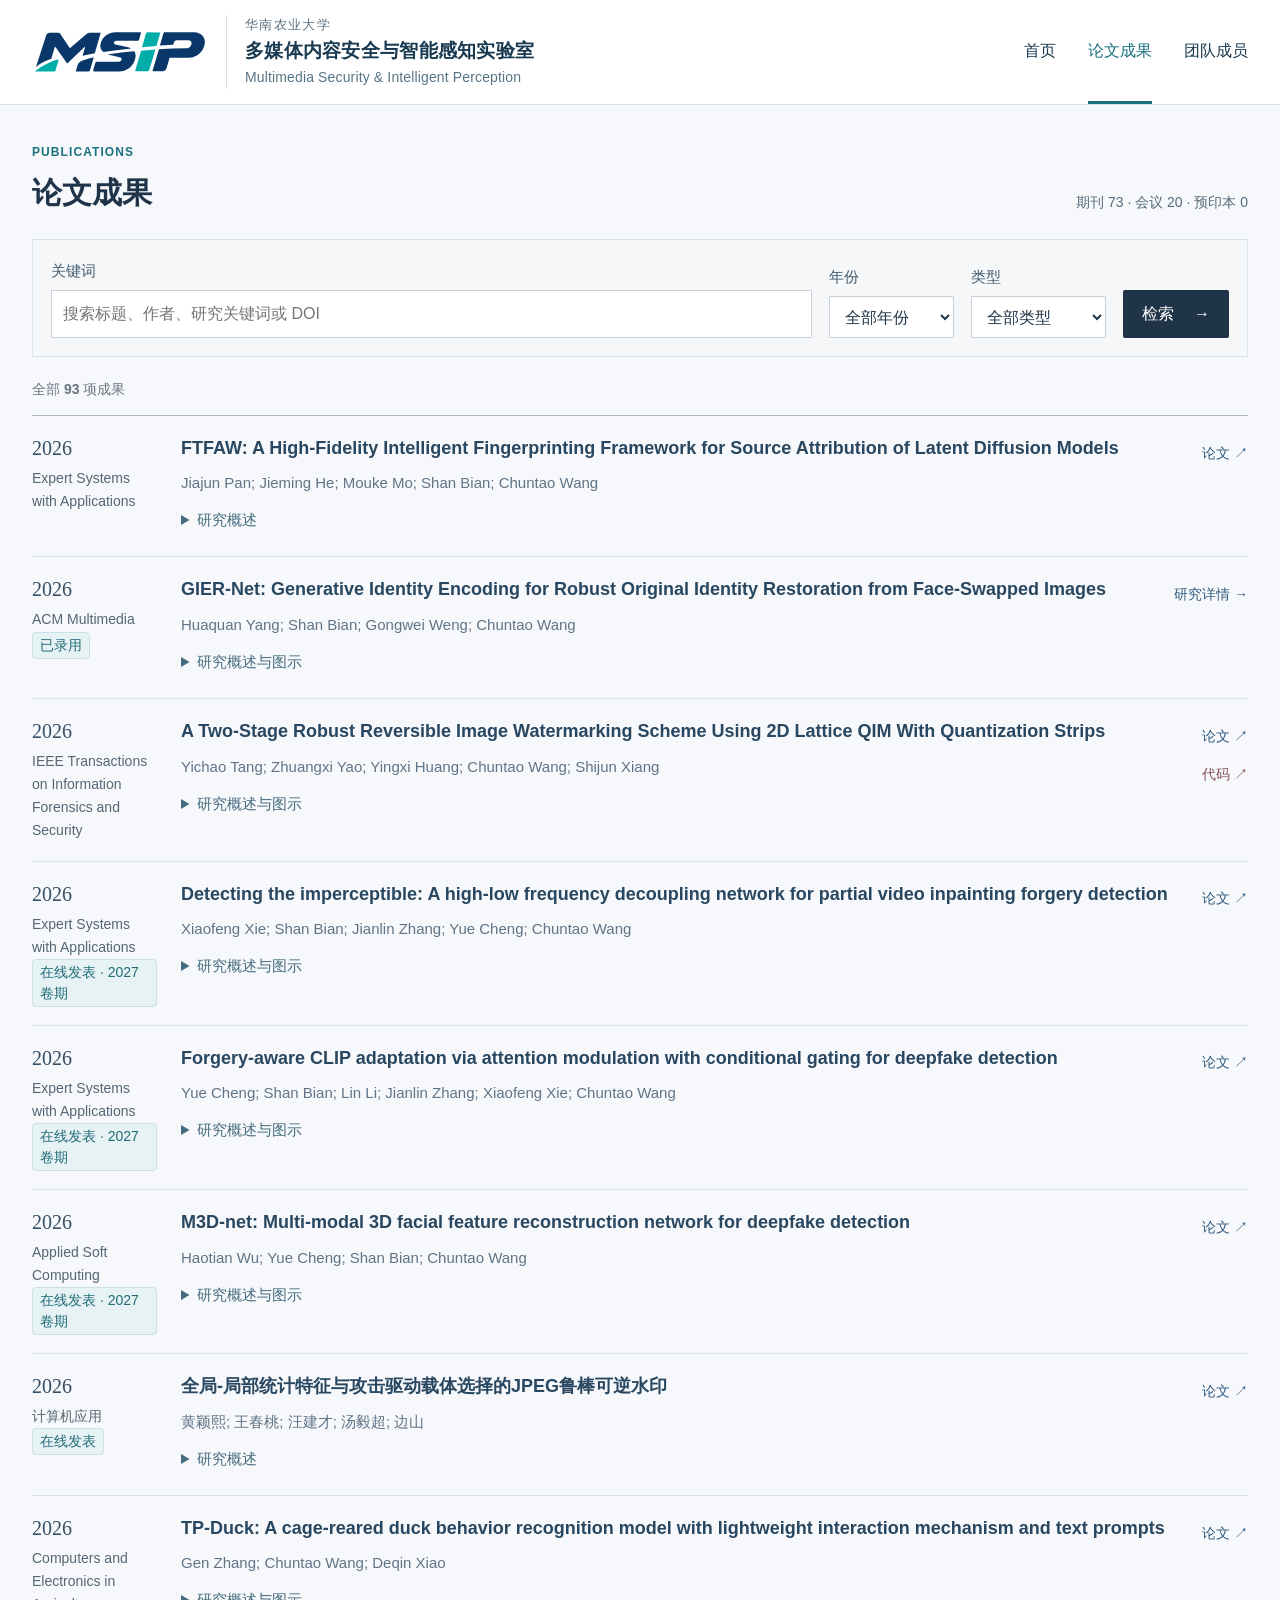
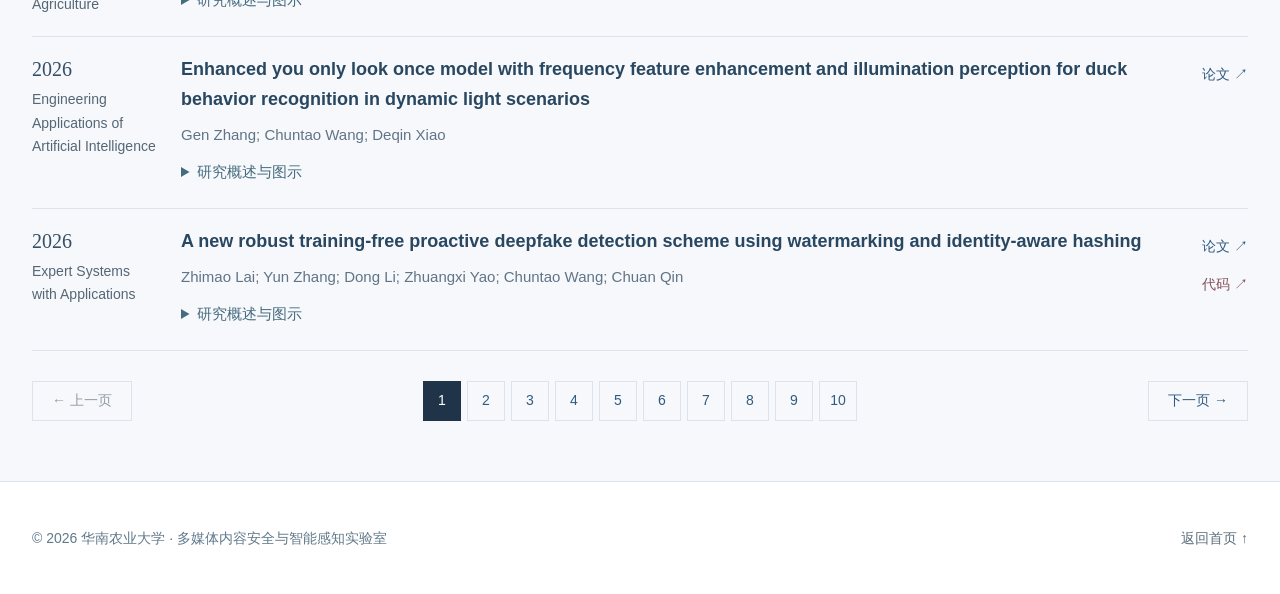
==== commit e1ba3e13: "Publish SCAU MSIP homepage with five latest research announcements and updated portraits" ====
--- a/publications/index.html
+++ b/publications/index.html
@@ -4,12 +4,14 @@
   <meta charset="utf-8">
   <meta name="viewport" content="width=device-width, initial-scale=1">
   <meta name="description" content="多媒体内容安全与智能感知实验室，研究数字水印、可逆信息隐藏、多媒体取证与农业视觉感知。了解成员、代表性工作、论文与开源代码。">
-  <meta name="theme-color" content="#203449">
+  <meta name="theme-color" content="#0A376A">
   <title>论文成果 · 多媒体内容安全与智能感知实验室</title>
-  <link rel="icon" href="/static/images/msip-icon.svg" type="image/svg+xml">
+  <link rel="icon" href="/static/images/brand/msip-icon.svg" type="image/svg+xml">
+  <link rel="icon" href="/static/images/brand/favicon-32.png" type="image/png" sizes="32x32">
+  <link rel="apple-touch-icon" href="/static/images/brand/apple-touch-icon.png">
   <link rel="stylesheet" href="/static/style.css?v=20261102e">
   <script src="/static/publications-static.js" defer></script>
-  <link rel="stylesheet" href="/static/site-global.css?v=20261102g">
+  <link rel="stylesheet" href="/static/site-global.css?v=20261104b">
 </head>
 <body id="top" class="">
   <a class="skip-link" href="#main-content">跳转至主要内容</a>
@@ -19,7 +21,7 @@
 <header class="site-header">
   <div class="header-inner">
     <a class="brand" href="/" aria-label="MSIP · 华南农业大学多媒体内容安全与智能感知实验室首页">
-      <img class="brand-msip" src="/static/images/msip-wordmark.svg" alt="MSIP" width="250" height="80">
+      <img class="brand-msip" src="/static/images/brand/msip-logo.svg" alt="MSIP" width="1614" height="403">
       <span class="brand-wordmark">
         <small class="brand-university">华南农业大学</small>
         <strong class="brand-title">多媒体内容安全与智能感知实验室</strong>
@@ -35,16 +37,21 @@
   </div>
 </header>
 <main class="publication-archive container" id="main-content">
-  <div class="archive-heading"><div><span class="eyebrow">PUBLICATIONS</span><h1>论文成果</h1></div><p>期刊 72 · 会议 20 · 预印本 0</p></div>
+  <div class="archive-heading"><div><span class="eyebrow">PUBLICATIONS</span><h1>论文成果</h1></div><p>期刊 73 · 会议 20 · 预印本 0</p></div>
   <form class="publication-search" method="get" action="/publications/" role="search" aria-label="检索全部论文"><div class="search-field"><label for="paper-query">关键词</label><input id="paper-query" name="q" type="search" value="" placeholder="搜索标题、作者、研究关键词或 DOI" maxlength="200"></div><div class="year-field"><label for="paper-year">年份</label><select id="paper-year" name="year"><option value="">全部年份</option><option value="2026">2026</option><option value="2025">2025</option><option value="2024">2024</option><option value="2023">2023</option><option value="2022">2022</option><option value="2021">2021</option><option value="2020">2020</option><option value="2019">2019</option><option value="2018">2018</option><option value="2017">2017</option><option value="2016">2016</option><option value="2015">2015</option><option value="2014">2014</option><option value="2013">2013</option><option value="2012">2012</option><option value="2011">2011</option><option value="2010">2010</option><option value="2009">2009</option><option value="2008">2008</option><option value="2007">2007</option><option value="2006">2006</option><option value="2005">2005</option></select></div><div class="kind-field"><label for="paper-kind">类型</label><select id="paper-kind" name="kind"><option value="">全部类型</option><option value="journal">期刊论文</option><option value="conference">会议论文</option><option value="preprint">预印本</option></select></div><button class="button primary" type="submit">检索 <span aria-hidden="true">→</span></button></form>
-  <div class="search-results-heading" role="status"><p>全部 <strong>92</strong> 项成果</p></div>
+  <div class="search-results-heading" role="status"><p>全部 <strong>93</strong> 项成果</p></div>
   <div class="publication-list">
-<article class="publication-row" id="paper-author-gier-net-acmmm-2026" data-published-from="2026-11-02">
+<article class="publication-row" id="paper-reviewed-ftfaw-eswa-2026" data-published-from="2026-11-01">
+  <div class="publication-meta"><time datetime="2026">2026</time><span>Expert Systems with Applications</span></div>
+  <div class="publication-body"><h3>FTFAW: A High-Fidelity Intelligent Fingerprinting Framework for Source Attribution of Latent Diffusion Models</h3><p class="authors">Jiajun Pan; Jieming He; Mouke Mo; Shan Bian; Chuntao Wang</p><details class="paper-abstract"><summary>研究概述</summary><p>该工作研究潜在扩散模型的来源归属，提出高保真智能指纹框架 FTFAW。研究关注模型指纹与来源识别之间的联系，并强调指纹框架的保真性。</p></details></div>
+  <div class="publication-links"><a href="https://doi.org/10.1016/j.eswa.2026.134960" target="_blank" rel="noopener noreferrer" aria-label="阅读论文：FTFAW: A High-Fidelity Intelligent Fingerprinting Framework for Source Attribution of Latent Diffusion Models">论文 ↗</a></div>
+</article>
+<article class="publication-row" id="paper-author-gier-net-acmmm-2026" data-published-from="2026-08-01">
   <div class="publication-meta"><time datetime="2026">2026</time><span>ACM Multimedia</span><span class="paper-status">已录用</span></div>
   <div class="publication-body"><h3>GIER-Net: Generative Identity Encoding for Robust Original Identity Restoration from Face-Swapped Images</h3><p class="authors">Huaquan Yang; Shan Bian; Gongwei Weng; Chuntao Wang</p><details class="paper-abstract"><summary>研究概述与图示</summary><p>该研究面向人脸图像发布后遭受换脸与传播退化的场景，在发布前保留用于重建原始身份的保护线索。方法通过可逆生成模型的潜空间表示，结合人脸区域先验引导的冗余身份编码与攻击感知校正，重建具有原始身份特征的人脸图像。在 CelebA-HQ 数据集、三种换脸方法及 JPEG 与模拟社交平台压缩实验中，方法改善了多种条件下的恢复质量，并评估了保护图像的统计可检测性。</p><figure class="archive-paper-figure"><a href="/static/images/papers/giernet-method.webp" target="_blank" rel="noopener noreferrer" aria-label="查看论文原图"><img src="/static/images/papers/giernet-method.webp" alt="GIER-Net 原论文图1：保护、换脸攻击和身份恢复三阶段" loading="lazy"></a><figcaption>GIER-Net · 原论文图1，Huaquan Yang、Shan Bian、Gongwei Weng、Chuntao Wang · <a class="figure-license" href="https://creativecommons.org/licenses/by-nc-nd/4.0/" target="_blank" rel="noopener noreferrer">CC BY-NC-ND 4.0</a></figcaption></figure></details></div>
   <div class="publication-links"><a href="/works/gier-net/" aria-label="查看研究详情：GIER-Net: Generative Identity Encoding for Robust Original Identity Restoration from Face-Swapped Images">研究详情 →</a></div>
 </article>
-<article class="publication-row" id="paper-verified-qs-qim-rrw-2026" data-published-from="2026-01-01">
+<article class="publication-row" id="paper-verified-qs-qim-rrw-2026" data-published-from="2026-10-26">
   <div class="publication-meta"><time datetime="2026">2026</time><span>IEEE Transactions on Information Forensics and Security</span></div>
   <div class="publication-body"><h3>A Two-Stage Robust Reversible Image Watermarking Scheme Using 2D Lattice QIM With Quantization Strips</h3><p class="authors">Yichao Tang; Zhuangxi Yao; Yingxi Huang; Chuntao Wang; Shijun Xiang</p><details class="paper-abstract"><summary>研究概述与图示</summary><p>该工作研究同时要求水印鲁棒提取与原图无损恢复的图像版权保护问题。方法在两阶段鲁棒可逆水印框架中引入二维格点量化和条带式解码区域，通过量化与解码区域的几何设计扩大稳定译码范围。其目标是在图像发生处理后仍能提取水印，同时控制嵌入失真，并保留无攻击条件下恢复原始图像的能力。</p><figure class="archive-paper-figure"><a href="/static/images/papers/qs-qim-figure4.webp" target="_blank" rel="noopener noreferrer" aria-label="查看论文原图"><img src="/static/images/papers/qs-qim-figure4.webp" alt="QS-QIM 条带式解码区域与码字排列，论文图4" loading="lazy"></a><figcaption>条带式解码区域 · 论文图4</figcaption></figure></details></div>
   <div class="publication-links"><a href="https://ieeexplore.ieee.org/document/11753674" target="_blank" rel="noopener noreferrer" aria-label="阅读论文：A Two-Stage Robust Reversible Image Watermarking Scheme Using 2D Lattice QIM With Quantization Strips">论文 ↗</a><a class="code-link" href="https://github.com/yichao-tang/QS-QIM-RRW" target="_blank" rel="noopener noreferrer" aria-label="查看代码：A Two-Stage Robust Reversible Image Watermarking Scheme Using 2D Lattice QIM With Quantization Strips">代码 ↗</a></div>
@@ -499,12 +506,12 @@
   <div class="publication-body"><h3>A Robust Multi-bit Image Watermarking Algorithm Based on HMM in Wavelet Domain</h3><p class="authors">Jiangqun Ni; Rongyue Zhang; Jiwu Huang; Chuntao Wang</p><details class="paper-abstract"><summary>研究概述</summary><p>该工作研究小波域中的鲁棒多比特图像水印，用向量HMM描述小波系数的统计相关性。方法结合人类视觉特性的自适应嵌入与基于模型的最大似然盲检测，在嵌入容量和图像失真之间进行设计。论文通过JPEG压缩、噪声及滤波等StirMark操作，评价统计建模对水印提取稳定性的作用。</p></details></div>
   <div class="publication-links"><a href="https://link.springer.com/chapter/10.1007/11551492_9" target="_blank" rel="noopener noreferrer" aria-label="阅读论文：A Robust Multi-bit Image Watermarking Algorithm Based on HMM in Wavelet Domain">论文 ↗</a></div>
 </article></div>
-  <script type="application/json" id="publication-search-data">[{"id": "author-gier-net-acmmm-2026", "kind": "conference", "search": "GIER-Net: Generative Identity Encoding for Robust Original Identity Restoration from Face-Swapped Images Huaquan Yang; Shan Bian; Gongwei Weng; Chuntao Wang ACM Multimedia 10.1145/3767308.3835761 GIER-Net \u00b7 \u4eba\u8138\u4e3b\u52a8\u4fdd\u62a4\u4e0e\u8eab\u4efd\u6062\u590d \u5728\u56fe\u50cf\u53d1\u5e03\u524d\u4ee5\u53ef\u9006\u6f5c\u7a7a\u95f4\u7f16\u7801\u4fdd\u7559\u8eab\u4efd\u7ebf\u7d22\uff0c\u7ed3\u5408\u653b\u51fb\u611f\u77e5\u6821\u6b63\uff0c\u5728\u6362\u8138\u4e0e\u538b\u7f29\u540e\u91cd\u5efa\u5177\u6709\u539f\u59cb\u8eab\u4efd\u7279\u5f81\u7684\u4eba\u8138\u56fe\u50cf\u3002 \u8be5\u7814\u7a76\u9762\u5411\u4eba\u8138\u56fe\u50cf\u53d1\u5e03\u540e\u906d\u53d7\u6362\u8138\u4e0e\u4f20\u64ad\u9000\u5316\u7684\u573a\u666f\uff0c\u5728\u53d1\u5e03\u524d\u4fdd\u7559\u7528\u4e8e\u91cd\u5efa\u539f\u59cb\u8eab\u4efd\u7684\u4fdd\u62a4\u7ebf\u7d22\u3002\u65b9\u6cd5\u901a\u8fc7\u53ef\u9006\u751f\u6210\u6a21\u578b\u7684\u6f5c\u7a7a\u95f4\u8868\u793a\uff0c\u7ed3\u5408\u4eba\u8138\u533a\u57df\u5148\u9a8c\u5f15\u5bfc\u7684\u5197\u4f59\u8eab\u4efd\u7f16\u7801\u4e0e\u653b\u51fb\u611f\u77e5\u6821\u6b63\uff0c\u91cd\u5efa\u5177\u6709\u539f\u59cb\u8eab\u4efd\u7279\u5f81\u7684\u4eba\u8138\u56fe\u50cf\u3002\u5728 CelebA-HQ \u6570\u636e\u96c6\u3001\u4e09\u79cd\u6362\u8138\u65b9\u6cd5\u53ca JPEG \u4e0e\u6a21\u62df\u793e\u4ea4\u5e73\u53f0\u538b\u7f29\u5b9e\u9a8c\u4e2d\uff0c\u65b9\u6cd5\u6539\u5584\u4e86\u591a\u79cd\u6761\u4ef6\u4e0b\u7684\u6062\u590d\u8d28\u91cf\uff0c\u5e76\u8bc4\u4f30\u4e86\u4fdd\u62a4\u56fe\u50cf\u7684\u7edf\u8ba1\u53ef\u68c0\u6d4b\u6027\u3002 \u591a\u5a92\u4f53\u5185\u5bb9\u5b89\u5168 \u4eba\u8138\u4e3b\u52a8\u4fdd\u62a4 \u8fb9\u5c71 \u738b\u6625\u6843 GIER-Net: Generative Identity Encoding for Robust Original Identity Restoration from Face-Swapped Images", "year": 2026}, {"id": "verified-qs-qim-rrw-2026", "kind": "journal", "search": "A Two-Stage Robust Reversible Image Watermarking Scheme Using 2D Lattice QIM With Quantization Strips Yichao Tang; Zhuangxi Yao; Yingxi Huang; Chuntao Wang; Shijun Xiang IEEE Transactions on Information Forensics and Security 10.1109/TIFS.2026.3746868 \u4e8c\u7ef4\u683c\u70b9\u91cf\u5316\u7684\u9c81\u68d2\u53ef\u9006\u6c34\u5370 \u901a\u8fc7\u4e8c\u7ef4\u683c\u70b9\u91cf\u5316\u4e0e\u6761\u5e26\u5f0f\u89e3\u7801\u533a\u57df\u8bbe\u8ba1\uff0c\u63d0\u9ad8\u56fe\u50cf\u5904\u7406\u540e\u7684\u6c34\u5370\u63d0\u53d6\u7a33\u5b9a\u6027\uff0c\u540c\u65f6\u63a7\u5236\u5d4c\u5165\u5931\u771f\u5e76\u4fdd\u7559\u539f\u56fe\u6062\u590d\u80fd\u529b\u3002 \u8be5\u5de5\u4f5c\u7814\u7a76\u540c\u65f6\u8981\u6c42\u6c34\u5370\u9c81\u68d2\u63d0\u53d6\u4e0e\u539f\u56fe\u65e0\u635f\u6062\u590d\u7684\u56fe\u50cf\u7248\u6743\u4fdd\u62a4\u95ee\u9898\u3002\u65b9\u6cd5\u5728\u4e24\u9636\u6bb5\u9c81\u68d2\u53ef\u9006\u6c34\u5370\u6846\u67b6\u4e2d\u5f15\u5165\u4e8c\u7ef4\u683c\u70b9\u91cf\u5316\u548c\u6761\u5e26\u5f0f\u89e3\u7801\u533a\u57df\uff0c\u901a\u8fc7\u91cf\u5316\u4e0e\u89e3\u7801\u533a\u57df\u7684\u51e0\u4f55\u8bbe\u8ba1\u6269\u5927\u7a33\u5b9a\u8bd1\u7801\u8303\u56f4\u3002\u5176\u76ee\u6807\u662f\u5728\u56fe\u50cf\u53d1\u751f\u5904\u7406\u540e\u4ecd\u80fd\u63d0\u53d6\u6c34\u5370\uff0c\u540c\u65f6\u63a7\u5236\u5d4c\u5165\u5931\u771f\uff0c\u5e76\u4fdd\u7559\u65e0\u653b\u51fb\u6761\u4ef6\u4e0b\u6062\u590d\u539f\u59cb\u56fe\u50cf\u7684\u80fd\u529b\u3002 \u591a\u5a92\u4f53\u5185\u5bb9\u5b89\u5168 \u9c81\u68d2\u53ef\u9006\u6c34\u5370 \u6c64\u6bc5\u8d85 \u738b\u6625\u6843 A Two-Stage Robust Reversible Image Watermarking Scheme Using 2D Lattice QIM With Quantization Strips", "year": 2026}, {"id": "verified-high-low-frequency-video-inpainting-2027", "kind": "journal", "search": "Detecting the imperceptible: A high-low frequency decoupling network for partial video inpainting forgery detection Xiaofeng Xie; Shan Bian; Jianlin Zhang; Yue Cheng; Chuntao Wang Expert Systems with Applications 10.1016/j.eswa.2026.133490  \u9488\u5bf9\u6df1\u5ea6\u89c6\u9891\u4fee\u590d\u9020\u6210\u7684\u5c40\u90e8\u5e27\u4f2a\u9020\uff0c\u91c7\u7528\u9ad8\u4f4e\u9891\u89e3\u8026\u7f51\u7edc\u63d0\u53d6\u65f6\u7a7a\u7ebf\u7d22\uff0c\u5e76\u4ee5\u7279\u5f81\u589e\u5f3a\u3001\u878d\u5408\u4e0e\u5f62\u6001\u5206\u6790\u533a\u5206\u7be1\u6539\u5e27\u3002 \u8be5\u7814\u7a76\u5173\u6ce8\u6df1\u5ea6\u89c6\u9891\u4fee\u590d\u9020\u6210\u7684\u5c40\u90e8\u5e27\u4f2a\u9020\uff0c\u5176\u75d5\u8ff9\u53ef\u80fd\u88ab\u5468\u56f4\u672a\u4fee\u6539\u5e27\u7684\u65f6\u7a7a\u4fe1\u606f\u63a9\u76d6\u3002\u65b9\u6cd5\u91c7\u7528\u9ad8\u4f4e\u9891\u89e3\u8026\u7f51\u7edc\u63d0\u53d6\u65f6\u7a7a\u7279\u5f81\uff0c\u5e76\u901a\u8fc7\u7279\u5f81\u589e\u5f3a\u3001\u878d\u5408\u4e0e\u5f62\u6001\u5206\u6790\u533a\u5206\u88ab\u4fee\u6539\u5e27\u548c\u539f\u59cb\u5e27\u3002\u7814\u7a76\u5c06\u5c40\u90e8\u89c6\u9891\u4fee\u590d\u4f5c\u4e3a\u72ec\u7acb\u53d6\u8bc1\u95ee\u9898\uff0c\u5173\u6ce8\u7ec6\u5fae\u7f16\u8f91\u75d5\u8ff9\u5728\u89c6\u9891\u5e8f\u5217\u4e2d\u7684\u8bc6\u522b\u3002   \u8fb9\u5c71 \u738b\u6625\u6843 Detecting the imperceptible: A high-low frequency decoupling network for partial video inpainting forgery detection", "year": 2026}, {"id": "verified-forgery-aware-clip-2027", "kind": "journal", "search": "Forgery-aware CLIP adaptation via attention modulation with conditional gating for deepfake detection Yue Cheng; Shan Bian; Lin Li; Jianlin Zhang; Xiaofeng Xie; Chuntao Wang Expert Systems with Applications 10.1016/j.eswa.2026.134494  \u9488\u5bf9 CLIP \u8bed\u4e49\u7279\u5f81\u4e0e\u7ec6\u5fae\u53d6\u8bc1\u7ebf\u7d22\u7684\u5dee\u5f02\uff0c\u4f7f\u7528\u8f7b\u91cf\u9002\u914d\u5668\u8c03\u5236\u6ce8\u610f\u529b\uff0c\u5e76\u7ed3\u5408\u6761\u4ef6\u95e8\u63a7\u4e0e\u6587\u672c\u63d0\u793a\u5bf9\u6bd4\u7ea6\u675f\u5f00\u5c55\u8de8\u6570\u636e\u96c6\u6df1\u5ea6\u4f2a\u9020\u68c0\u6d4b\u3002 \u8be5\u7814\u7a76\u5229\u7528CLIP\u7684\u53ef\u8fc1\u79fb\u89c6\u89c9\u8868\u793a\u5f00\u5c55\u6df1\u5ea6\u4f2a\u9020\u68c0\u6d4b\uff0c\u5173\u6ce8\u901a\u7528\u8bed\u4e49\u7279\u5f81\u4e0e\u7ec6\u5fae\u53d6\u8bc1\u7ebf\u7d22\u4e4b\u95f4\u7684\u5dee\u5f02\u3002\u65b9\u6cd5\u4ee5\u8f7b\u91cf\u9002\u914d\u5668\u8c03\u5236\u6ce8\u610f\u529b\uff0c\u5e76\u7ed3\u5408\u6761\u4ef6\u95e8\u63a7\u548c\u6587\u672c\u63d0\u793a\u5bf9\u6bd4\u7ea6\u675f\uff0c\u4f7f\u6a21\u578b\u66f4\u5173\u6ce8\u4f2a\u9020\u76f8\u5173\u4fe1\u606f\u3002\u7814\u7a76\u76ee\u6807\u662f\u7f13\u89e3\u68c0\u6d4b\u5668\u5bf9\u7279\u5b9a\u6570\u636e\u96c6\u75d5\u8ff9\u7684\u4f9d\u8d56\uff0c\u6539\u5584\u8de8\u6570\u636e\u96c6\u548c\u672a\u89c1\u4f2a\u9020\u65b9\u5f0f\u4e0b\u7684\u68c0\u6d4b\u9002\u5e94\u6027\u3002   \u8fb9\u5c71 \u738b\u6625\u6843 Forgery-aware CLIP adaptation via attention modulation with conditional gating for deepfake detection", "year": 2026}, {"id": "verified-m3d-net-deepfake-preprint-2026", "kind": "journal", "search": "M3D-net: Multi-modal 3D facial feature reconstruction network for deepfake detection Haotian Wu; Yue Cheng; Shan Bian; Chuntao Wang Applied Soft Computing 10.1016/j.asoc.2026.116500  \u4eceRGB\u4eba\u8138\u91cd\u6784\u6df1\u5ea6\u4e0e\u53cd\u7167\u7387\u7279\u5f81\uff0c\u5e76\u878d\u5408\u591a\u6a21\u6001\u4fe1\u606f\u8fdb\u884c\u6df1\u5ea6\u4f2a\u9020\u68c0\u6d4b\u3002 M3D-Net\u4ece\u5355\u5e45RGB\u4eba\u8138\u56fe\u50cf\u91cd\u6784\u6df1\u5ea6\u4e0e\u53cd\u7167\u7387\u4fe1\u606f\uff0c\u4ee5\u4e09\u7ef4\u7a7a\u95f4\u7279\u5f81\u8865\u5145\u666e\u901a\u5916\u89c2\u7279\u5f81\u8fdb\u884c\u6df1\u5ea6\u4f2a\u9020\u68c0\u6d4b\u3002\u7f51\u7edc\u5305\u542b\u4e09\u7ef4\u91cd\u6784\u6d41\u548cRGB\u6d41\uff0c\u5e76\u5229\u7528\u9884\u878d\u5408\u6a21\u5757\u4e0e\u591a\u6a21\u6001\u7279\u5f81\u878d\u5408\u6a21\u5757\u5efa\u7acb\u4e0d\u540c\u7ebf\u7d22\u4e4b\u95f4\u7684\u8054\u7cfb\u3002\u8bba\u6587\u901a\u8fc7\u8de8\u6570\u636e\u96c6\u7b49\u5b9e\u9a8c\u8003\u5bdf\u8fd9\u79cd\u4e09\u7ef4\u51e0\u4f55\u4e0e\u4e8c\u7ef4\u7eb9\u7406\u4e92\u8865\u7684\u68c0\u6d4b\u7b56\u7565\u3002   \u738b\u6625\u6843 \u8fb9\u5c71 M3D-net: Multi-modal 3D facial feature reconstruction network for deepfake detection", "year": 2026}, {"id": "verified-jpeg-global-local-rrw-2026", "kind": "journal", "search": "\u5168\u5c40-\u5c40\u90e8\u7edf\u8ba1\u7279\u5f81\u4e0e\u653b\u51fb\u9a71\u52a8\u8f7d\u4f53\u9009\u62e9\u7684JPEG\u9c81\u68d2\u53ef\u9006\u6c34\u5370 \u9ec4\u9896\u7199; \u738b\u6625\u6843; \u6c6a\u5efa\u624d; \u6c64\u6bc5\u8d85; \u8fb9\u5c71 \u8ba1\u7b97\u673a\u5e94\u7528 10.11772/j.issn.1001-9081.2026091086  \u5728 JPEG \u91cf\u5316 DCT \u57df\u7ed3\u5408\u591a\u653b\u51fb\u8bc4\u5206\u4e0e\u8f7b\u91cf\u7f51\u7edc\u9009\u62e9\u8f7d\u4f53\uff0c\u518d\u878d\u5408\u5747\u503c\u4e0e\u4e2d\u503c\u7279\u5f81\u3001\u56db\u9891\u5e26\u8c03\u5236\u548c\u76f4\u65b9\u56fe\u5e73\u79fb\uff0c\u5b9e\u73b0\u9c81\u68d2\u5d4c\u5165\u53ca\u65e0\u653b\u51fb\u65f6\u7684\u7cbe\u786e\u6062\u590d\u3002 \u8be5\u5de5\u4f5c\u9762\u5411JPEG\u56fe\u50cf\u4e2d\u7684\u9c81\u68d2\u53ef\u9006\u6c34\u5370\uff0c\u5728\u91cf\u5316DCT\u57df\u5185\u540c\u65f6\u8003\u8651\u8f7d\u4f53\u7a33\u5b9a\u6027\u4e0e\u539f\u56fe\u6062\u590d\u3002\u65b9\u6cd5\u901a\u8fc7\u591a\u653b\u51fb\u8bc4\u5206\u548c\u8f7b\u91cf\u7f51\u7edc\u9009\u62e9\u5d4c\u5165\u8f7d\u4f53\uff0c\u5e76\u878d\u5408\u5747\u503c\u3001\u4e2d\u503c\u7b49\u5168\u5c40\u4e0e\u5c40\u90e8\u7edf\u8ba1\u7279\u5f81\u8fdb\u884c\u56db\u9891\u5e26\u8c03\u5236\u3002\u7ed3\u5408\u76f4\u65b9\u56fe\u5e73\u79fb\u4fdd\u5b58\u6062\u590d\u4fe1\u606f\uff0c\u4f7f\u6c34\u5370\u5728\u56fe\u50cf\u5904\u7406\u540e\u4ecd\u53ef\u63d0\u53d6\uff0c\u5e76\u652f\u6301\u65e0\u653b\u51fb\u6761\u4ef6\u4e0b\u7684\u539f\u56fe\u7cbe\u786e\u6062\u590d\u3002   \u738b\u6625\u6843 \u6c64\u6bc5\u8d85 \u8fb9\u5c71 \u5168\u5c40-\u5c40\u90e8\u7edf\u8ba1\u7279\u5f81\u4e0e\u653b\u51fb\u9a71\u52a8\u8f7d\u4f53\u9009\u62e9\u7684JPEG\u9c81\u68d2\u53ef\u9006\u6c34\u5370", "year": 2026}, {"id": "verified-tp-duck-text-prompts-2026", "kind": "journal", "search": "TP-Duck: A cage-reared duck behavior recognition model with lightweight interaction mechanism and text prompts Gen Zhang; Chuntao Wang; Deqin Xiao Computers and Electronics in Agriculture 10.1016/j.compag.2026.112083  \u5229\u7528\u8f7b\u91cf\u4ea4\u4e92\u673a\u5236\u63d0\u53d6\u884c\u4e3a\u7279\u5f81\uff0c\u518d\u5f15\u5165\u6587\u672c\u63d0\u793a\u8fdb\u884c\u8de8\u6a21\u6001\u6307\u5bfc\uff0c\u7f13\u89e3\u7b3c\u67b6\u906e\u6321\u4e0e\u76f8\u4f3c\u59ff\u6001\u9020\u6210\u7684\u7b3c\u517b\u9e2d\u884c\u4e3a\u6df7\u6dc6\u3002 \u7b3c\u517b\u9e2d\u7684\u4e0d\u540c\u884c\u4e3a\u53ef\u80fd\u5177\u6709\u76f8\u4f3c\u59ff\u6001\uff0c\u7b3c\u67b6\u5e72\u6270\u53c8\u4f7f\u5c40\u90e8\u52a8\u4f5c\u7ebf\u7d22\u66f4\u96be\u8fa8\u8ba4\u3002TP-Duck\u4ee5\u8f7b\u91cf\u90e8\u5206\u661f\u578b\u8fd0\u7b97\u6a21\u5757\u63d0\u53d6\u7ec6\u7c92\u5ea6\u89c6\u89c9\u7279\u5f81\uff0c\u5e76\u5f15\u5165\u884c\u4e3a\u8bed\u4e49\u5411\u91cf\u4e0e\u53ef\u5b66\u4e60\u6587\u672c\u63d0\u793a\uff0c\u5bf9\u89c6\u89c9\u7279\u5f81\u8fdb\u884c\u8de8\u6a21\u6001\u8c03\u5236\u3002\u7814\u7a76\u5728\u81ea\u5efa\u884c\u4e3a\u6570\u636e\u4e0a\u8bc4\u4ef7\u8bc6\u522b\u7cbe\u5ea6\u548c\u6a21\u578b\u590d\u6742\u5ea6\uff0c\u63a2\u7d22\u9002\u5408\u517b\u6b96\u573a\u666f\u7684\u8f7b\u91cf\u89c6\u89c9\u8bed\u8a00\u611f\u77e5\u65b9\u6cd5\u3002   \u738b\u6625\u6843 TP-Duck: A cage-reared duck behavior recognition model with lightweight interaction mechanism and text prompts", "year": 2026}, {"id": "verified-fiy4dbr-dynamic-light-duck-2026", "kind": "journal", "search": "Enhanced you only look once model with frequency feature enhancement and illumination perception for duck behavior recognition in dynamic light scenarios Gen Zhang; Chuntao Wang; Deqin Xiao Engineering Applications of Artificial Intelligence 10.1016/j.engappai.2025.112889  \u6539\u8fdb YOLOv11s\uff0c\u901a\u8fc7\u9891\u7387\u7279\u5f81\u589e\u5f3a\u4fdd\u7559\u6697\u5149\u4e0b\u7684\u8fb9\u7f18\u4e0e\u7eb9\u7406\uff0c\u5e76\u4ee5\u5149\u7167\u611f\u77e5\u673a\u5236\u9002\u5e94\u663c\u591c\u4eae\u5ea6\u53d8\u5316\uff0c\u5f00\u5c55\u52a8\u6001\u5149\u7167\u573a\u666f\u4e2d\u7684\u9e2d\u884c\u4e3a\u8bc6\u522b\u3002 \u8be5\u7814\u7a76\u9762\u5411\u517b\u6b96\u573a\u663c\u591c\u548c\u52a8\u6001\u5149\u7167\u53d8\u5316\u4e0b\u7684\u9e2d\u884c\u4e3a\u8bc6\u522b\uff0c\u5173\u6ce8\u6697\u5149\u5bfc\u81f4\u8fb9\u7f18\u3001\u7eb9\u7406\u53ca\u52a8\u4f5c\u7279\u5f81\u51cf\u5f31\u7684\u95ee\u9898\u3002\u65b9\u6cd5\u4ee5YOLOv11s\u4e3a\u57fa\u7840\uff0c\u901a\u8fc7\u9891\u7387\u7279\u5f81\u589e\u5f3a\u4fdd\u7559\u5224\u522b\u7ebf\u7d22\uff0c\u5e76\u5f15\u5165\u5149\u7167\u611f\u77e5\u673a\u5236\u8c03\u6574\u7279\u5f81\u8868\u8fbe\u3002\u7814\u7a76\u76ee\u6807\u662f\u5728\u4e0d\u540c\u4eae\u5ea6\u6761\u4ef6\u4e0b\u7a33\u5b9a\u8fa8\u8ba4\u9e2d\u7684\u884c\u4e3a\uff0c\u51cf\u5c11\u4ec5\u4f9d\u8d56\u5355\u4e00\u5149\u7167\u73af\u5883\u8bad\u7ec3\u5e26\u6765\u7684\u9002\u5e94\u6027\u9650\u5236\u3002   \u738b\u6625\u6843 Enhanced you only look once model with frequency feature enhancement and illumination perception for duck behavior recognition in dynamic light scenarios", "year": 2026}, {"id": "verified-tfpdd-proactive-deepfake-2026", "kind": "journal", "search": "A new robust training-free proactive deepfake detection scheme using watermarking and identity-aware hashing Zhimao Lai; Yun Zhang; Dong Li; Zhuangxi Yao; Chuntao Wang; Chuan Qin Expert Systems with Applications 10.1016/j.eswa.2026.131126  \u5c06\u5e26\u72b6\u4ea4\u7ec7\u91cf\u5316\u7d22\u5f15\u8c03\u5236\u3001\u6c34\u5370\u76f2\u540c\u6b65\u4e0e\u8eab\u4efd\u611f\u77e5\u54c8\u5e0c\u7ed3\u5408\uff0c\u5b9e\u73b0\u65e0\u9700\u8bad\u7ec3\u7684\u4e3b\u52a8\u6df1\u5ea6\u4f2a\u9020\u68c0\u6d4b\uff0c\u7f13\u89e3\u5e38\u89c1\u5904\u7406\u5931\u771f\u4e0e\u4eba\u8138\u6846\u9519\u4f4d\u9020\u6210\u7684\u8bc6\u522b\u56f0\u96be\u3002 \u8be5\u5de5\u4f5c\u91c7\u7528\u4e3b\u52a8\u53d6\u8bc1\u601d\u8def\uff0c\u5728\u56fe\u50cf\u4e2d\u9884\u5148\u5d4c\u5165\u4e0e\u4eba\u8138\u8eab\u4efd\u76f8\u5173\u7684\u6c34\u5370\uff0c\u4ee5\u68c0\u9a8c\u540e\u7eed\u6df1\u5ea6\u4f2a\u9020\u64cd\u4f5c\u3002\u65b9\u6cd5\u7ed3\u5408\u5e26\u72b6\u4ea4\u7ec7\u91cf\u5316\u7d22\u5f15\u8c03\u5236\u3001\u8eab\u4efd\u611f\u77e5\u54c8\u5e0c\u548c\u76f2\u540c\u6b65\u673a\u5236\uff0c\u5206\u522b\u5e94\u5bf9\u5e38\u89c1\u5904\u7406\u5931\u771f\u3001\u8eab\u4efd\u53d8\u5316\u4e0e\u4eba\u8138\u6846\u9519\u4f4d\u3002\u6574\u4e2a\u65b9\u6848\u65e0\u9700\u8bad\u7ec3\u6df1\u5ea6\u6c34\u5370\u7f51\u7edc\uff0c\u5e76\u901a\u8fc7\u5931\u771f\u53ca\u6df1\u4f2a\u64cd\u4f5c\u5b9e\u9a8c\u68c0\u9a8c\u68c0\u6d4b\u80fd\u529b\u3002   \u738b\u6625\u6843 A new robust training-free proactive deepfake detection scheme using watermarking and identity-aware hashing", "year": 2026}, {"id": "42", "kind": "journal", "search": "A Novel Robust Reversible Watermarking Scheme Using Fractional-Order Polar Complex Exponential Transform Yichao Tang; Shuai Wang; Ruowei Han; Chuntao Wang IEEE Transactions on Multimedia 10.1109/TMM.2025.3623522  \u5229\u7528\u5206\u6570\u9636\u6781\u590d\u6307\u6570\u53d8\u6362\u4e0e\u4f18\u5316\u91cf\u5316\u7d22\u5f15\u8c03\u5236\uff0c\u6784\u5efa\u517c\u987e\u51e0\u4f55\u653b\u51fb\u548c\u5e38\u89c4\u5904\u7406\u7684\u9c81\u68d2\u53ef\u9006\u6c34\u5370\u3002 \u9488\u5bf9\u9c81\u68d2\u53ef\u9006\u6c34\u5370\u96be\u4ee5\u540c\u65f6\u62b5\u6297\u5e38\u89c4\u4fe1\u53f7\u5904\u7406\u548c\u51e0\u4f55\u53d8\u6362\u7684\u95ee\u9898\uff0c\u63d0\u51fa\u7ed3\u5408\u5206\u6570\u9636\u6781\u590d\u6307\u6570\u53d8\u6362\u4e0e\u4f18\u5316\u91cf\u5316\u7d22\u5f15\u8c03\u5236\u7684\u65b9\u6cd5\u3002\u901a\u8fc7\u91cd\u5efa\u8bef\u5dee\u9009\u62e9\u53d8\u6362\u53c2\u6570\uff0c\u5e76\u6839\u636e\u653b\u51fb\u6a21\u62df\u4e2d\u7684\u7a33\u5b9a\u6027\u9009\u62e9\u77e9\u5dee\u4f5c\u4e3a\u6c34\u5370\u8f7d\u4f53\uff1b\u5d4c\u5165\u5931\u771f\u4e0e\u5b8c\u6574\u6027\u54c8\u5e0c\u5219\u4f5c\u4e3a\u8f85\u52a9\u4fe1\u606f\u53ef\u9006\u5d4c\u5165\u3002\u63a5\u6536\u7aef\u5728\u65e0\u653b\u51fb\u65f6\u6062\u590d\u539f\u56fe\u4e0e\u6c34\u5370\uff0c\u5728\u53d7\u5230\u653b\u51fb\u65f6\u63d0\u53d6\u6c34\u5370\uff0c\u6a21\u62df\u5b9e\u9a8c\u68c0\u9a8c\u4e86\u5176\u5728\u76f8\u540c\u5bb9\u91cf\u548c\u56fe\u50cf\u8d28\u91cf\u6761\u4ef6\u4e0b\u7684\u9c81\u68d2\u6027\u3002   \u738b\u6625\u6843 \u6c64\u6bc5\u8d85 A Novel Robust Reversible Watermarking Scheme Using Fractional-Order Polar Complex Exponential Transform", "year": 2026}, {"id": "40", "kind": "conference", "search": "GenPTW: Latent Image Watermarking for Provenance Tracing and Tamper Localization Zhenliang Gan; Chunya Liu; Yichao Tang; Binghao Wang; Shiwen Cui; Weiqiang Wang; Xinpeng Zhang AAAI 10.1609/aaai.v40i5.37412 GenPTW \u00b7 \u751f\u6210\u56fe\u50cf\u6eaf\u6e90\u4e0e\u7be1\u6539\u5b9a\u4f4d \u5728\u751f\u6210\u6a21\u578b\u6f5c\u7a7a\u95f4\u878d\u5408\u6c34\u5370\uff0c\u901a\u8fc7\u8054\u5408\u63d0\u53d6\u4e0e\u5b9a\u4f4d\uff0c\u540c\u65f6\u9a8c\u8bc1\u751f\u6210\u56fe\u50cf\u6765\u6e90\u5e76\u5b9a\u4f4d\u540e\u7eed\u7f16\u8f91\u533a\u57df\u3002 \u9488\u5bf9\u751f\u6210\u56fe\u50cf\u6c34\u5370\u96be\u4ee5\u540c\u65f6\u5b8c\u6210\u6765\u6e90\u8ffd\u8e2a\u548c\u7be1\u6539\u5b9a\u4f4d\u3001\u4e14\u5e38\u53d7\u751f\u6210\u6a21\u578b\u7c7b\u578b\u9650\u5236\u7684\u95ee\u9898\uff0c\u63d0\u51fa\u6f5c\u7a7a\u95f4\u6c34\u5370\u6846\u67b6GenPTW\u3002\u65b9\u6cd5\u7ed3\u5408\u4e0e\u6f5c\u8bed\u4e49\u5bf9\u9f50\u7684\u4ea4\u53c9\u6ce8\u610f\u529b\u878d\u5408\u548c\u63d0\u4f9b\u4f4d\u7f6e\u7ebf\u7d22\u7684\u7a7a\u95f4\u878d\u5408\uff0c\u518d\u4ee5\u6c34\u5370\u7279\u5f81\u548c\u9ad8\u9891\u7279\u5f81\u8054\u5408\u63d0\u53d6\u6765\u6e90\u4fe1\u606f\u4e0e\u7f16\u8f91\u533a\u57df\u3002\u8be5\u6846\u67b6\u652f\u6301\u751f\u6210\u4e2d\u4e0e\u751f\u6210\u540e\u7684\u5d4c\u5165\uff0c\u53ef\u7528\u4e8e\u6f5c\u6269\u6563\u6a21\u578b\u548c\u89c6\u89c9\u81ea\u56de\u5f52\u6a21\u578b\uff1b\u5b9e\u9a8c\u8bc4\u4f30\u4e86\u89c6\u89c9\u8d28\u91cf\u53ca\u591a\u79cd\u751f\u6210\u5185\u5bb9\u7f16\u8f91\u4e0b\u7684\u9c81\u68d2\u6027\u3002   \u6c64\u6bc5\u8d85 GenPTW: Latent Image Watermarking for Provenance Tracing and Tamper Localization", "year": 2026}, {"id": "39", "kind": "conference", "search": "DNLMark: Dual Noise Layer-Based Robust Watermarking Against Image Editing Yichao Tang; Mingyang Li; Xinting Wu; Sheng Li; Zhenxing Qian; Xinpeng Zhang IEEE ICASSP   \u901a\u8fc7\u53cc\u566a\u58f0\u5c42\u6a21\u62df\u56fe\u50cf\u7f16\u8f91\u8fc7\u7a0b\uff0c\u63d0\u9ad8\u6c34\u5370\u9762\u5bf9\u7f16\u8f91\u64cd\u4f5c\u65f6\u7684\u9c81\u68d2\u6027\u3002 DNLMark\u7814\u7a76\u56fe\u50cf\u7f16\u8f91\u540e\u6c34\u5370\u4fe1\u606f\u96be\u4ee5\u7a33\u5b9a\u6062\u590d\u7684\u95ee\u9898\u3002\u65b9\u6cd5\u5728\u6c34\u5370\u7f51\u7edc\u8bad\u7ec3\u4e2d\u91c7\u7528\u53cc\u566a\u58f0\u5c42\uff0c\u5c06\u5e38\u89c4\u56fe\u50cf\u5931\u771f\u548c\u6a21\u62df\u7684\u751f\u6210\u5f0f\u7f16\u8f91\u5e72\u6270\u7eb3\u5165\u8bad\u7ec3\u6d41\u7a0b\u3002\u7814\u7a76\u5173\u6ce8\u5728\u4fdd\u7559\u56fe\u50cf\u89c6\u89c9\u8d28\u91cf\u7684\u6761\u4ef6\u4e0b\uff0c\u63d0\u9ad8\u6c34\u5370\u5d4c\u5165\u4e0e\u63d0\u53d6\u9762\u5bf9\u4e0d\u540c\u7f16\u8f91\u64cd\u4f5c\u65f6\u7684\u9002\u5e94\u6027\u3002   \u6c64\u6bc5\u8d85 DNLMark: Dual Noise Layer-Based Robust Watermarking Against Image Editing", "year": 2026}, {"id": "17", "kind": "journal", "search": "Detection of transcoding from HEVC to VVC based on CU types and Motion Vector Map Jiajian Lin; Jianlin Zhang; Shan Bian; Chuntao Wang Applied Intelligence 10.1007/s10489-026-07134-z  \u5229\u7528\u7f16\u7801\u5355\u5143\u7c7b\u578b\u548c\u8fd0\u52a8\u77e2\u91cf\u56fe\u68c0\u6d4b\u4ece HEVC \u5230 VVC \u7684\u8f6c\u7801\u75d5\u8ff9\u3002 \u8be5\u7814\u7a76\u9762\u5411HEVC\u89c6\u9891\u8f6c\u7801\u4e3aVVC\u540e\u4ea7\u751f\u7684\u7f16\u7801\u5386\u53f2\u9274\u522b\u95ee\u9898\u3002\u65b9\u6cd5\u7edf\u8ba1\u5e27\u5185\u4e0e\u5e27\u95f4\u7f16\u7801\u5355\u5143\u7684\u5212\u5206\u7c7b\u578b\uff0c\u5e76\u6784\u9020\u8fd0\u52a8\u77e2\u91cf\u56fe\u7279\u5f81\uff0c\u5c06\u4e24\u7c7b\u7ebf\u7d22\u7ec4\u5408\u540e\u4ea4\u7531\u652f\u6301\u5411\u91cf\u673a\u5206\u7c7b\u3002\u8bba\u6587\u5728\u4e0d\u540c\u5206\u8fa8\u7387\u3001\u7801\u7387\u548c\u7f16\u7801\u914d\u7f6e\u4e0b\u8bc4\u4f30\u68c0\u6d4b\u8868\u73b0\uff0c\u4ee5\u5206\u6790\u65b0\u7f16\u7801\u6807\u51c6\u4e2d\u7684\u8f6c\u7801\u75d5\u8ff9\u3002   \u8fb9\u5c71 \u738b\u6625\u6843 Detection of transcoding from HEVC to VVC based on CU types and Motion Vector Map", "year": 2026}, {"id": "verified-wang-10-1016-j-atech-2025-101414", "kind": "journal", "search": "CD-ViT-YOLO: A lightweight Hybrid ViT-YOLO model for caged duck behaviour recognition under varying lighting conditions Yujin Gong; Gen Zhang; Chuntao Wang; Deqin Xiao Smart Agricultural Technology 10.1016/j.atech.2025.101414  \u878d\u5408\u8f7b\u91cf\u5316\u89c6\u89c9Transformer\u4e0eYOLO\uff0c\u5728\u591a\u53d8\u5149\u7167\u4e0b\u8bc6\u522b\u7b3c\u517b\u9e2d\u884c\u4e3a\u3002 \u9488\u5bf9\u7b3c\u517b\u9e2d\u884c\u4e3a\u8bc6\u522b\u4e2d\u7684\u5149\u7167\u53d8\u5316\u3001\u5bc6\u96c6\u906e\u6321\u53ca\u6a21\u578b\u8ba1\u7b97\u5f00\u9500\uff0c\u63d0\u51fa\u8f7b\u91cf\u5316ViT\u4e0eYOLO\u6df7\u5408\u6a21\u578bCD-ViT-YOLO\u3002\u65b9\u6cd5\u4ee5YOLOv5s\u4e3a\u57fa\u7840\uff0c\u5f15\u5165\u52a8\u6001\u91cd\u53c2\u6570\u5316\u589e\u5f3a\u6a21\u5757\u3001\u53ef\u53d8\u5f62\u5377\u79ef\u4e0eRepConv\uff0c\u5e76\u91c7\u7528\u5206\u9636\u6bb5\u914d\u7f6e\u7684EfficientViT\u4e3b\u5e72\u548c\u96be\u5ea6\u611f\u77e5\u68c0\u6d4b\u5934\u3002\u5728\u81ea\u5efaDuckBehaviour\u6570\u636e\u96c6\u4e0a\u7684\u5b9e\u9a8c\u663e\u793a\uff0c\u8be5\u6a21\u578b\u5728\u51cf\u5c11\u53c2\u6570\u4e0e\u8ba1\u7b97\u91cf\u7684\u540c\u65f6\uff0c\u63d0\u9ad8\u4e86\u76f8\u5bf9\u4e8eYOLOv5s\u7684\u68c0\u6d4b\u6307\u6807\u3002   \u738b\u6625\u6843 CD-ViT-YOLO: A lightweight Hybrid ViT-YOLO model for caged duck behaviour recognition under varying lighting conditions", "year": 2025}, {"id": "verified-rgbd-duck-weight-estimation-2025", "kind": "journal", "search": "Two-Stream Bidirectional Interaction Network Based on RGB-D Images for Duck Weight Estimation Diqi Zhu; Shan Bian; Xiaofeng Xie; Chuntao Wang; Deqin Xiao Animals 10.3390/ani15071062 RGB-D \u9e2d\u4f53\u91cd\u4f30\u8ba1 \u901a\u8fc7\u53cc\u6d41\u53cc\u5411\u4ea4\u4e92\u7f51\u7edc\u878d\u5408RGB\u5916\u89c2\u4e0e\u6df1\u5ea6\u7ed3\u6784\u4fe1\u606f\uff0c\u5f00\u5c55\u975e\u63a5\u89e6\u5f0f\u9e2d\u4f53\u91cd\u4f30\u8ba1\u3002 \u4e3a\u51cf\u5c11\u4eba\u5de5\u63a5\u89e6\u5f0f\u79f0\u91cd\uff0c\u7814\u7a76\u5229\u7528RGB-D\u56fe\u50cf\u4f30\u8ba1\u9e2d\u4f53\u91cd\u7684\u53cc\u6d41\u53cc\u5411\u4ea4\u4e92\u7f51\u7edc\u3002\u7f16\u7801\u5668\u5206\u522b\u63d0\u53d6\u5916\u89c2\u7eb9\u7406\u548c\u6df1\u5ea6\u7ed3\u6784\u4fe1\u606f\uff0c\u901a\u8fc7\u8de8\u6a21\u6001\u4e92\u8865\u6a21\u5757\u8fdb\u884c\u4ea4\u4e92\uff0c\u518d\u878d\u5408\u591a\u5c3a\u5ea6\u7279\u5f81\u5b8c\u6210\u4f53\u91cd\u56de\u5f52\u3002\u7814\u7a76\u6784\u5efa\u4e86\u5305\u542b2865\u5bf9\u4fef\u89c6RGB-D\u56fe\u50cf\u7684\u6570\u636e\u96c6\uff0c\u6bd4\u8f83\u5b9e\u9a8c\u5728\u8be5\u6570\u636e\u96c6\u4e0a\u9a8c\u8bc1\u4e86\u591a\u6a21\u6001\u878d\u5408\u76f8\u5bf9\u4e8e\u5bf9\u6bd4\u65b9\u6cd5\u7684\u4f30\u8ba1\u6548\u679c\u3002 \u667a\u80fd\u611f\u77e5 RGB-D\u5b9a\u91cf\u611f\u77e5 \u8fb9\u5c71 \u738b\u6625\u6843 Two-Stream Bidirectional Interaction Network Based on RGB-D Images for Duck Weight Estimation", "year": 2025}, {"id": "verified-proactive-watermarking-forensics-review-2025", "kind": "journal", "search": "Enhancing Deepfake Detection: Proactive Forensics Techniques Using Digital Watermarking Zhimao Lai; Saad Arif; Cong Feng; Guangjun Liao; Chuntao Wang Computers, Materials \u0026 Continua 10.32604/cmc.2024.059370  \u7efc\u8ff0\u6df1\u5ea6\u4f2a\u9020\u68c0\u6d4b\u7531\u88ab\u52a8\u53d6\u8bc1\u8f6c\u5411\u4e3b\u52a8\u6570\u5b57\u6c34\u5370\u9632\u4f2a\u7684\u7814\u7a76\u8fdb\u5c55\uff0c\u8ba8\u8bba\u6765\u6e90\u8ffd\u8e2a\u3001\u9c81\u68d2\u6027\u3001\u672a\u77e5\u64cd\u7eb5\u4e0e\u5b9e\u9645\u90e8\u7f72\u4e2d\u7684\u95ee\u9898\u3002 \u8fd9\u7bc7\u7efc\u8ff0\u68b3\u7406\u6df1\u5ea6\u4f2a\u9020\u9632\u5fa1\u4ece\u88ab\u52a8\u68c0\u6d4b\u5411\u4e3b\u52a8\u6c34\u5370\u53d6\u8bc1\u7684\u53d1\u5c55\uff0c\u6bd4\u8f83\u4e24\u7c7b\u65b9\u6cd5\u9762\u5bf9\u672a\u77e5\u7f16\u8f91\u548c\u53cd\u53d6\u8bc1\u64cd\u4f5c\u65f6\u7684\u7279\u70b9\u3002\u6587\u7ae0\u6309\u6c34\u5370\u7684\u5d4c\u5165\u3001\u9a8c\u8bc1\u3001\u8ffd\u6eaf\u53ca\u6297\u7be1\u6539\u4f5c\u7528\uff0c\u5bf9\u5df2\u6709\u4e3b\u52a8\u53d6\u8bc1\u6280\u672f\u8fdb\u884c\u5206\u7c7b\u548c\u5206\u6790\u3002\u8fdb\u4e00\u6b65\u8ba8\u8bba\u8bc4\u4f30\u6807\u51c6\u4e0d\u7edf\u4e00\u3001\u9c81\u68d2\u6027\u4e0e\u590d\u73b0\u6027\u7b49\u95ee\u9898\uff0c\u5e76\u63d0\u51fa\u8de8\u57df\u548c\u81ea\u9002\u5e94\u6c34\u5370\u7b49\u7814\u7a76\u65b9\u5411\u3002   \u738b\u6625\u6843 Enhancing Deepfake Detection: Proactive Forensics Techniques Using Digital Watermarking", "year": 2025}, {"id": "41", "kind": "conference", "search": "SLMark: Robust Watermarking Against Image Editing via Simulation-Based Noise Layer and Low-Frequency Embedding Mingyang Li; Yichao Tang; Yuliang Xue; Sheng Li; Zhenxing Qian; Xinpeng Zhang; Ji He; Hongda Li CRESS   \u7ed3\u5408\u57fa\u4e8e\u6a21\u62df\u7684\u566a\u58f0\u5c42\u4e0e\u4f4e\u9891\u5d4c\u5165\uff0c\u63d0\u9ad8\u6c34\u5370\u62b5\u6297\u56fe\u50cf\u7f16\u8f91\u7684\u80fd\u529b\u3002 SLMark\u5173\u6ce8\u56fe\u50cf\u7ecf\u7f16\u8f91\u540e\uff0c\u5d4c\u5165\u6c34\u5370\u968f\u56fe\u50cf\u5185\u5bb9\u53d8\u5316\u800c\u4e22\u5931\u7684\u95ee\u9898\u3002\u65b9\u6cd5\u5c06\u57fa\u4e8e\u6a21\u62df\u7684\u566a\u58f0\u5c42\u4e0e\u4f4e\u9891\u5d4c\u5165\u76f8\u7ed3\u5408\uff0c\u5728\u8bad\u7ec3\u4e2d\u5f15\u5165\u7f16\u8f91\u5e72\u6270\uff0c\u5e76\u9009\u62e9\u8f83\u7a33\u5b9a\u7684\u9891\u7387\u6210\u5206\u627f\u8f7d\u6c34\u5370\u3002\u7814\u7a76\u65e8\u5728\u534f\u8c03\u6c34\u5370\u7684\u9690\u853d\u6027\u4e0e\u7f16\u8f91\u540e\u7684\u53ef\u63d0\u53d6\u6027\uff0c\u4e3a\u56fe\u50cf\u5185\u5bb9\u4fdd\u62a4\u63d0\u4f9b\u9c81\u68d2\u6807\u8bc6\u3002   \u6c64\u6bc5\u8d85 SLMark: Robust Watermarking Against Image Editing via Simulation-Based Noise Layer and Low-Frequency Embedding", "year": 2025}, {"id": "16", "kind": "conference", "search": "Robust Recovery Method Against Malicious Face Swapping in Online Social Networks Huaquan Yang; Shan Bian; Gongwei Weng IEEE TrustCom 10.1109/TRUSTCOM66490.2025.00318  \u7814\u7a76\u5728\u7ebf\u793e\u4ea4\u7f51\u7edc\u4e2d\u9488\u5bf9\u6076\u610f\u6362\u8138\u5185\u5bb9\u7684\u9c81\u68d2\u6062\u590d\u65b9\u6cd5\u3002 \u9488\u5bf9\u793e\u4ea4\u7f51\u7edc\u6709\u635f\u538b\u7f29\u5bfc\u81f4\u9690\u85cf\u7684\u4eba\u8138\u4fe1\u606f\u9000\u5316\u3001\u8fdb\u800c\u5f71\u54cd\u6362\u8138\u540e\u539f\u59cb\u4eba\u8138\u6062\u590d\u7684\u95ee\u9898\uff0c\u63d0\u51fa\u4e3b\u52a8\u4fdd\u62a4\u6846\u67b6SwinTRecNet\u3002\u65b9\u6cd5\u7ed3\u5408Swin Transformer\u4e0eUNet\u589e\u5f3a\u4eba\u8138\u4fe1\u606f\u7f16\u7801\u548c\u89e3\u7801\uff0c\u5e76\u4f7f\u7528\u538b\u7f29\u8fd1\u4f3c\u751f\u6210\u5bf9\u6297\u7f51\u7edc\u6a21\u62df\u591a\u79cd\u538b\u7f29\u6a21\u5f0f\uff0c\u4ee5\u590d\u5408\u635f\u5931\u5e73\u8861\u542b\u5bc6\u56fe\u50cf\u6270\u52a8\u4e0e\u6062\u590d\u8d28\u91cf\u3002\u5728CelebA-HQ\u6570\u636e\u96c6\u4e0a\u7684\u5b9e\u9a8c\u8003\u5bdf\u4e86\u4e0d\u540c\u6362\u8138\u653b\u51fb\u4e0e\u793e\u4ea4\u7f51\u7edc\u5904\u7406\u573a\u666f\u4e2d\u7684\u56fe\u50cf\u8d28\u91cf\u548c\u4eba\u8138\u6062\u590d\u8868\u73b0\u3002   \u8fb9\u5c71 Robust Recovery Method Against Malicious Face Swapping in Online Social Networks", "year": 2025}, {"id": "15", "kind": "journal", "search": "Inter-frame residual frequency-based reconstruction learning for deep video frame interpolation detection Yibin Xu; Huaquan Yang; Shan Bian; Chuntao Wang; Bin Li; Jiwu Huang Expert Systems with Applications 10.1016/j.eswa.2025.126416 ReFuL \u00b7 \u6df1\u5ea6\u89c6\u9891\u63d2\u5e27\u53d6\u8bc1 \u901a\u8fc7\u5e27\u95f4\u6b8b\u5dee\u9891\u7387\u5206\u89e3\u4e0e\u91cd\u6784\u5b66\u4e60\uff0c\u7a81\u51fa\u6df1\u5ea6\u89c6\u9891\u63d2\u5e27\u75d5\u8ff9\uff0c\u63d0\u5347\u5bf9\u672a\u77e5\u63d2\u5e27\u65b9\u5f0f\u7684\u68c0\u6d4b\u80fd\u529b\u3002 ReFuL\u9488\u5bf9\u6df1\u5ea6\u63d2\u5e27\u6280\u672f\u9020\u6210\u7684\u89c6\u9891\u65f6\u95f4\u7ef4\u5ea6\u4f2a\u9020\uff0c\u5229\u7528\u5e27\u95f4\u6b8b\u5dee\u7684\u9891\u7387\u7ebf\u7d22\u8fdb\u884c\u68c0\u6d4b\u3002\u65b9\u6cd5\u5bf9\u6b8b\u5dee\u6267\u884c\u5c0f\u6ce2\u5206\u89e3\uff0c\u5206\u522b\u5b66\u4e60\u9ad8\u3001\u4f4e\u9891\u6210\u5206\u7684\u91cd\u6784\uff0c\u5e76\u4ee5\u5ea6\u91cf\u5b66\u4e60\u7ea6\u675f\u7a81\u51fa\u53ef\u533a\u5206\u7684\u63d2\u5e27\u75d5\u8ff9\uff1b\u91cd\u6784\u9a71\u52a8\u7684\u6ce8\u610f\u529b\u6a21\u5757\u8fdb\u4e00\u6b65\u670d\u52a1\u4e8e\u89c6\u9891\u5206\u7c7b\u3002\u8bba\u6587\u8bc4\u4f30\u8de8\u63d2\u5e27\u65b9\u6cd5\u7b49\u8bbe\u7f6e\uff0c\u8003\u5bdf\u5bf9\u672a\u77e5\u63d2\u5e27\u65b9\u5f0f\u7684\u68c0\u6d4b\u80fd\u529b\u3002   \u8fb9\u5c71 \u738b\u6625\u6843 Inter-frame residual frequency-based reconstruction learning for deep video frame interpolation detection", "year": 2025}, {"id": "verified-wang-fewshot-pests-2024", "kind": "journal", "search": "Few-shot pest classification using spatial-attention-enhanced ResNeSt-101 network and transfer-based meta-learning Weijian Liang; Qingwen Guo; Chuntao Wang; Deqin Xiao; Qiong Huang \u519c\u4e1a\u5de5\u7a0b\u5b66\u62a5 / Transactions of the Chinese Society of Agricultural Engineering 10.11975/j.issn.1002-6819.202304013  \u5229\u7528\u7a7a\u95f4\u6ce8\u610f\u529b\u589e\u5f3aResNeSt-101\u4e0e\u8fc1\u79fb\u5143\u5b66\u4e60\uff0c\u4ee5\u5c11\u91cf\u6807\u6ce8\u6837\u672c\u8bc6\u522b\u5bb3\u866b\u3002 \u9488\u5bf9\u65b0\u51fa\u73b0\u5bb3\u866b\u7c7b\u522b\u96be\u4ee5\u83b7\u5f97\u5927\u91cf\u6807\u6ce8\u56fe\u50cf\u7684\u95ee\u9898\uff0c\u8be5\u7814\u7a76\u6784\u5efa\u5c11\u6837\u672c\u5bb3\u866b\u5206\u7c7b\u65b9\u6cd5\u3002\u65b9\u6cd5\u4ee5\u7a7a\u95f4\u6ce8\u610f\u529b\u589e\u5f3aResNeSt-101\u7684\u7279\u5f81\u63d0\u53d6\uff0c\u5e76\u7ed3\u5408\u8fc1\u79fb\u5f0f\u5143\u5b66\u4e60\uff0c\u4f7f\u5206\u7c7b\u5668\u5229\u7528\u5c11\u91cf\u652f\u6301\u6837\u672c\u8bc6\u522b\u5df2\u89c1\u4e0e\u672a\u89c1\u7c7b\u522b\u3002\u8bba\u6587\u5728MIP50\u548cAD0\u5bb3\u866b\u6570\u636e\u4e0a\u68c0\u9a8c\u5206\u7c7b\u80fd\u529b\uff0c\u8ba8\u8bba\u6837\u672c\u6570\u91cf\u3001\u7c7b\u522b\u7ec4\u5408\u548c\u63a8\u7406\u5f00\u9500\u7684\u5f71\u54cd\u3002   \u738b\u6625\u6843 Few-shot pest classification using spatial-attention-enhanced ResNeSt-101 network and transfer-based meta-learning", "year": 2024}, {"id": "verified-wang-10-3390-electronics13224466", "kind": "journal", "search": "LIDeepDet: Deepfake Detection via Image Decomposition and Advanced Lighting Information Analysis Zhimao Lai; Jicheng Li; Chuntao Wang; Jianhua Wu; Donghua Jiang Electronics 10.3390/electronics13224466  \u7ed3\u5408\u56fe\u50cf\u5206\u89e3\u548c\u5149\u7167\u4fe1\u606f\u5206\u6790\u68c0\u6d4b\u6df1\u5ea6\u4f2a\u9020\u4eba\u8138\u3002 LIDeepDet\u5229\u7528\u771f\u5b9e\u89c6\u9891\u4e0e\u6df1\u5ea6\u4f2a\u9020\u89c6\u9891\u5728\u6210\u50cf\u548c\u5149\u7167\u65b9\u9762\u7684\u5dee\u5f02\uff0c\u63d0\u53d6\u4e0d\u6613\u7531\u8868\u9762\u89c6\u89c9\u8d28\u91cf\u63a9\u76d6\u7684\u53d6\u8bc1\u7ebf\u7d22\u3002\u65b9\u6cd5\u6839\u636e\u989c\u8272\u6052\u5e38\u6027\u63d0\u53d6\u5149\u7167\u4fe1\u606f\uff0c\u4f7f\u7528\u5c40\u90e8\u5f15\u529b\u6a21\u5f0f\u63d0\u53d6\u4eba\u8138\u6750\u8d28\u7279\u5f81\uff0c\u5e76\u901a\u8fc7Lambertian\u6a21\u578b\u4f30\u8ba1\u5e27\u95f4\u5149\u7167\u65b9\u5411\u3002RGB\u3001\u53cd\u5c04\u56fe\u3001\u5149\u7167\u7279\u5f81\u4e0e\u65b9\u5411\u5411\u91cf\u5728\u7279\u5f81\u5c42\u8fdb\u884c\u8de8\u6ce8\u610f\u529b\u878d\u5408\uff0c\u8bba\u6587\u636e\u6b64\u8bc4\u4f30\u591a\u4e2a\u6570\u636e\u96c6\u4e0a\u7684\u68c0\u6d4b\u4e0e\u6cdb\u5316\u8868\u73b0\u3002   \u738b\u6625\u6843 LIDeepDet: Deepfake Detection via Image Decomposition and Advanced Lighting Information Analysis", "year": 2024}, {"id": "verified-wang-10-3390-electronics13244955", "kind": "journal", "search": "A Novel Face Swapping Detection Scheme Using the Pseudo Zernike Transform Based Robust Watermarking Zhimao Lai; Zhuangxi Yao; Guanyu Lai; Chuntao Wang; Renhai Feng Electronics 10.3390/electronics13244955  \u5c06\u4eba\u8138\u89c6\u89c9\u54c8\u5e0c\u5d4c\u5165\u80cc\u666f\uff0c\u901a\u8fc7\u4f2aZernike\u53d8\u6362\u9c81\u68d2\u6c34\u5370\u5f00\u5c55\u4e3b\u52a8\u6362\u8138\u53d6\u8bc1\u3002 \u8be5\u5de5\u4f5c\u5c06\u4e3b\u52a8\u53d6\u8bc1\u7528\u4e8e\u6362\u8138\u68c0\u6d4b\uff1a\u5148\u628a\u539f\u59cb\u4eba\u8138\u7684\u89c6\u89c9\u7279\u5f81\u8f6c\u6362\u4e3a\u4e8c\u8fdb\u5236\u54c8\u5e0c\uff0c\u518d\u5229\u7528\u4f2aZernike\u77e9\u9c81\u68d2\u6c34\u5370\u5c06\u5176\u5d4c\u5165\u975e\u4eba\u8138\u533a\u57df\u3002\u9a8c\u8bc1\u65f6\u6bd4\u8f83\u5f53\u524d\u4eba\u8138\u7684\u54c8\u5e0c\u4e0e\u63d0\u53d6\u51fa\u7684\u6c34\u5370\uff0c\u4ee5\u8bc6\u522b\u6362\u8138\u9020\u6210\u7684\u8eab\u4efd\u53d8\u5316\u3002\u7814\u7a76\u540c\u65f6\u8003\u5bdf\u6c34\u5370\u5bf9\u89c6\u9891\u89c6\u89c9\u8d28\u91cf\u7684\u5f71\u54cd\u53ca\u5e38\u89c1\u4fe1\u53f7\u5904\u7406\u64cd\u4f5c\u4e0b\u7684\u68c0\u6d4b\u7a33\u5b9a\u6027\u3002   \u738b\u6625\u6843 A Novel Face Swapping Detection Scheme Using the Pseudo Zernike Transform Based Robust Watermarking", "year": 2024}, {"id": "verified-wang-10-3390-rs16244681", "kind": "journal", "search": "New Hyperspectral Geometry Ratio Index for Monitoring Rice Blast Disease from Leaf Scale to Canopy Scale Qiong Zheng; Yihao Chen; Qing Xia; Yunfei Zhang; Dan Li; Hao Jiang; Chongyang Wang; Longlong Zhao; Wenjiang Huang; Yingying Dong; Chuntao Wang Remote Sensing 10.3390/rs16244681  \u5229\u7528\u9ad8\u5149\u8c31\u51e0\u4f55\u6bd4\u503c\u6307\u6570\uff0c\u5728\u53f6\u7247\u548c\u51a0\u5c42\u5c3a\u5ea6\u76d1\u6d4b\u7a3b\u761f\u75c5\u3002 \u9488\u5bf9\u4f20\u7edf\u690d\u88ab\u6307\u6570\u96be\u4ee5\u540c\u65f6\u9002\u5e94\u53f6\u7247\u4e0e\u51a0\u5c42\u5c3a\u5ea6\u7684\u95ee\u9898\uff0c\u8be5\u7814\u7a76\u6784\u5efa\u9762\u5411\u7a3b\u761f\u75c5\u76d1\u6d4b\u7684\u9ad8\u5149\u8c31\u51e0\u4f55\u6bd4\u503c\u690d\u88ab\u6307\u6570\u3002\u65b9\u6cd5\u7528\u8fde\u7eed\u6295\u5f71\u7b97\u6cd5\u7b5b\u9009688\u3001756\u548c1466 nm\u4e09\u4e2a\u654f\u611f\u6ce2\u6bb5\uff0c\u518d\u7ed3\u5408\u75c5\u5bb3\u7684\u5149\u8c31\u54cd\u5e94\u5173\u7cfb\u8bbe\u8ba1\u6307\u6570\u3002\u8bba\u6587\u57282020\u4e0e2021\u5e74\u7684\u53f6\u7247\u3001\u51a0\u5c42\u6570\u636e\u4e0a\uff0c\u5229\u7528\u652f\u6301\u5411\u91cf\u673a\u548c\u7ebf\u6027\u5224\u522b\u5206\u6790\u9a8c\u8bc1\u5176\u8de8\u5e74\u4efd\u53ca\u8de8\u5c3a\u5ea6\u7684\u5206\u7c7b\u8868\u73b0\u3002   \u738b\u6625\u6843 New Hyperspectral Geometry Ratio Index for Monitoring Rice Blast Disease from Leaf Scale to Canopy Scale", "year": 2024}, {"id": "verified-dbr-yolov5s-duck-behavior-2024", "kind": "journal", "search": "A novel daily behavior recognition model for cage-reared ducks by improving SPPF and C3 of YOLOv5s Gen Zhang; Chuntao Wang; Deqin Xiao Computers and Electronics in Agriculture 10.1016/j.compag.2024.109580  \u9488\u5bf9\u7b3c\u67b6\u5e72\u6270\u4e0e\u906e\u6321\uff0c\u6539\u8fdb YOLOv5s \u7684 SPPF \u548c C3 \u6a21\u5757\uff0c\u5b9e\u73b0\u7b3c\u517b\u9e2d\u996e\u6c34\u3001\u91c7\u98df\u3001\u68b3\u7fbd\u7b49\u65e5\u5e38\u884c\u4e3a\u7684\u975e\u63a5\u89e6\u8bc6\u522b\u3002 \u8be5\u5de5\u4f5c\u7814\u7a76\u7b3c\u517b\u73af\u5883\u4e2d\u9e2d\u7684\u65e5\u5e38\u884c\u4e3a\u8bc6\u522b\uff0c\u91cd\u70b9\u5e94\u5bf9\u7b3c\u67b6\u5e72\u6270\u3001\u906e\u6321\u548c\u76f8\u8fd1\u59ff\u6001\u9020\u6210\u7684\u6df7\u6dc6\u3002\u65b9\u6cd5\u6539\u8fdbYOLOv5s\u4e2d\u7684SPPF\u4e0eC3\u6a21\u5757\uff0c\u4ee5\u8c03\u6574\u591a\u5c3a\u5ea6\u4fe1\u606f\u6c47\u805a\u548c\u884c\u4e3a\u7279\u5f81\u63d0\u53d6\u3002\u7814\u7a76\u4ee5\u975e\u63a5\u89e6\u89c6\u89c9\u65b9\u5f0f\u8fa8\u8ba4\u996e\u6c34\u3001\u91c7\u98df\u3001\u68b3\u7fbd\u7b49\u884c\u4e3a\uff0c\u4e3a\u517b\u6b96\u8fc7\u7a0b\u7684\u6301\u7eed\u89c2\u5bdf\u63d0\u4f9b\u652f\u6301\u3002   \u738b\u6625\u6843 A novel daily behavior recognition model for cage-reared ducks by improving SPPF and C3 of YOLOv5s", "year": 2024}, {"id": "verified-enhanced-image-reversible-hiding-2024", "kind": "journal", "search": "Reversible data hiding in enhanced images with anti-detection capability Junxiang Wang; Ying Zhang; Lin Huang; Chuntao Wang; Jiangqun Ni Multimedia Tools and Applications 10.1007/s11042-023-15663-9  \u5229\u7528\u589e\u5f3a\u56fe\u50cf\u76f4\u65b9\u56fe\u4e2d\u7684\u7a7a\u4f4d\u5f00\u5c55\u53ef\u9006\u4fe1\u606f\u5d4c\u5165\uff0c\u5e76\u7ed3\u5408\u591a\u7279\u5f81\u6392\u5e8f\uff0c\u5728\u5d4c\u5165\u5bb9\u91cf\u4e0e\u5931\u771f\u4e4b\u5916\u8fdb\u4e00\u6b65\u8003\u8651\u542b\u5bc6\u56fe\u50cf\u7684\u6297\u68c0\u6d4b\u80fd\u529b\u3002 \u4f20\u7edf\u53ef\u9006\u4fe1\u606f\u9690\u85cf\u5f80\u5f80\u4f18\u5148\u4f18\u5316\u5bb9\u91cf\u4e0e\u5931\u771f\uff0c\u800c\u5d4c\u5165\u75d5\u8ff9\u4ecd\u53ef\u80fd\u88ab\u9690\u5199\u5206\u6790\u5668\u8bc6\u522b\u3002\u8be5\u65b9\u6cd5\u5229\u7528\u589e\u5f3a\u56fe\u50cf\u76f4\u65b9\u56fe\u4e2d\u7684\u7a7a\u4f4d\u8fdb\u884c\u76f4\u65b9\u56fe\u5e73\u79fb\u5f0f\u5d4c\u5165\uff0c\u5e76\u7ed3\u5408\u591a\u7279\u5f81\u6392\u5e8f\u9009\u62e9\u8f7d\u4f53\u533a\u57df\u3002\u5728\u4fdd\u7559\u4fe1\u606f\u63d0\u53d6\u548c\u539f\u56fe\u6062\u590d\u80fd\u529b\u7684\u540c\u65f6\uff0c\u7814\u7a76\u8fdb\u4e00\u6b65\u8003\u5bdf\u542b\u5bc6\u56fe\u50cf\u7684\u7edf\u8ba1\u9690\u853d\u6027\u4e0e\u6297\u68c0\u6d4b\u6027\u80fd\u3002   \u738b\u6625\u6843 Reversible data hiding in enhanced images with anti-detection capability", "year": 2024}, {"id": "verified-ufnet-black-box-fingerprinting-2024", "kind": "journal", "search": "A novel robust black-box fingerprinting scheme for deep classification neural networks Mouke Mo; Chuntao Wang; Qingwen Guo; Shan Bian; Qiong Huang; Xinpeng Zhang Expert Systems with Applications 10.1016/j.eswa.2024.124201 UfNet \u00b7 \u6df1\u5ea6\u6a21\u578b\u9ed1\u76d2\u6307\u7eb9 \u4ee5\u591a\u7528\u6237\u6307\u7eb9\u89e6\u53d1\u56fe\u50cf\u4e0e\u5bf9\u6297\u8bad\u7ec3\u533a\u5206\u6df1\u5ea6\u5206\u7c7b\u6a21\u578b\u7684\u5206\u53d1\u526f\u672c\uff0c\u652f\u6301\u9ed1\u76d2\u7248\u6743\u9a8c\u8bc1\u548c\u7528\u6237\u8ffd\u6eaf\u3002 UfNet\u9762\u5411\u6df1\u5ea6\u5206\u7c7b\u6a21\u578b\u7684\u591a\u7528\u6237\u5206\u53d1\uff0c\u901a\u8fc7\u7528\u6237\u4e13\u5c5e\u6307\u7eb9\u5b9e\u73b0\u7ec6\u7c92\u5ea6\u7248\u6743\u9a8c\u8bc1\u4e0e\u6765\u6e90\u8ffd\u6eaf\u3002\u65b9\u6cd5\u5229\u7528DWT-DCT-SVD\u6784\u9020\u4f4e\u53ef\u89c1\u5ea6\u89e6\u53d1\u56fe\u50cf\uff0c\u5e76\u901a\u8fc7\u6307\u7eb9\u7279\u5f81\u589e\u5f3a\u6a21\u5757\u548c\u5bf9\u6297\u8bad\u7ec3\u5b66\u4e60\u8f83\u5f31\u7684\u6307\u7eb9\u4fe1\u53f7\u3002\u8bba\u6587\u68c0\u9a8c\u6307\u7eb9\u533a\u5206\u3001\u9690\u853d\u6027\u4ee5\u53ca\u6a21\u578b\u653b\u51fb\u548c\u4e32\u8c0b\u60c5\u5f62\u4e0b\u7684\u9a8c\u8bc1\u80fd\u529b\uff0c\u9a8c\u8bc1\u8fc7\u7a0b\u4ec5\u4f9d\u8d56\u6a21\u578b\u8f93\u5165\u4e0e\u8f93\u51fa\u3002 \u591a\u5a92\u4f53\u5185\u5bb9\u5b89\u5168 \u6a21\u578b\u7248\u6743\u4e0e\u8ffd\u6eaf \u738b\u6625\u6843 \u8fb9\u5c71 A novel robust black-box fingerprinting scheme for deep classification neural networks", "year": 2024}, {"id": "22", "kind": "journal", "search": "A lightweight open-world pest image classifier using ResNet8-based matching network and NT-Xent loss function Qingwen Guo; Chuntao Wang; Deqin Xiao; Qiong Huang Expert Systems with Applications 10.1016/j.eswa.2023.121395 \u5f00\u653e\u4e16\u754c\u5bb3\u866b\u8bc6\u522b \u91c7\u7528 ResNet8 \u5339\u914d\u7f51\u7edc\u4e0e NT-Xent \u635f\u5931\uff0c\u4ece\u5c11\u91cf\u6837\u672c\u8bc6\u522b\u5df2\u77e5\u548c\u65b0\u589e\u5bb3\u866b\u7c7b\u522b\uff0c\u51cf\u5c11\u65b0\u7c7b\u522b\u5f15\u5165\u65f6\u7684\u91cd\u590d\u8bad\u7ec3\u3002 \u8be5\u7814\u7a76\u9762\u5411\u8bad\u7ec3\u9636\u6bb5\u672a\u8986\u76d6\u7684\u65b0\u5bb3\u866b\u7c7b\u522b\uff0c\u63a2\u7d22\u65e0\u9700\u4e3a\u6bcf\u4e2a\u65b0\u589e\u7c7b\u522b\u53cd\u590d\u5fae\u8c03\u5206\u7c7b\u7f51\u7edc\u7684\u8bc6\u522b\u65b9\u5f0f\u3002\u65b9\u6cd5\u91c7\u7528\u8f7b\u91cfResNet8\u5339\u914d\u7f51\u7edc\u63d0\u53d6\u56fe\u50cf\u7279\u5f81\uff0c\u5e76\u901a\u8fc7NT-Xent\u635f\u5931\u5b66\u4e60\u66f4\u9002\u5408\u6bd4\u8f83\u6837\u672c\u76f8\u4f3c\u6027\u7684\u8868\u793a\u3002\u8bc6\u522b\u65f6\u5229\u7528\u5c11\u91cf\u53c2\u8003\u56fe\u50cf\u5339\u914d\u5df2\u77e5\u4e0e\u65b0\u589e\u7c7b\u522b\uff0c\u517c\u987e\u6837\u672c\u9700\u6c42\u3001\u5206\u7c7b\u80fd\u529b\u548c\u8ba1\u7b97\u5f00\u9500\u3002   \u738b\u6625\u6843 A lightweight open-world pest image classifier using ResNet8-based matching network and NT-Xent loss function", "year": 2024}, {"id": "21", "kind": "journal", "search": "A two-stage robust reversible watermarking using polar harmonic transform for high robustness and capacity Yichao Tang; Kangshun Li; Chuntao Wang; Shan Bian; Qiong Huang Information Sciences 10.1016/j.ins.2023.119786  \u57fa\u4e8e\u6781\u8c10\u53d8\u6362\u6784\u5efa\u4e24\u9636\u6bb5\u9c81\u68d2\u53ef\u9006\u6c34\u5370\uff0c\u5728\u9c81\u68d2\u6027\u548c\u5d4c\u5165\u5bb9\u91cf\u4e4b\u95f4\u53d6\u5f97\u5e73\u8861\u3002 \u9488\u5bf9\u9c81\u68d2\u53ef\u9006\u6c34\u5370\u5728\u9c81\u68d2\u6027\u3001\u5bb9\u91cf\u4e0e\u53ef\u6062\u590d\u6027\u4e4b\u95f4\u7684\u6743\u8861\uff0c\u7814\u7a76\u63d0\u51fa\u57fa\u4e8e\u6781\u8c10\u53d8\u6362\u7684\u4e24\u9636\u6bb5\u65b9\u6848\u3002\u9996\u5148\u9009\u53d6\u7a33\u5b9a\u7684\u6781\u8c10\u77e9\uff0c\u5e76\u901a\u8fc7\u81ea\u9002\u5e94\u5f52\u4e00\u5316\u548c\u4f18\u5316\u7684\u5931\u771f\u8865\u507f\u91cf\u5316\u5d4c\u5165\u9c81\u68d2\u6c34\u5370\uff0c\u51cf\u5c11\u9700\u8981\u4fdd\u5b58\u7684\u91cf\u5316\u8bef\u5dee\u4fe1\u606f\u3002\u968f\u540e\u4ee5\u53ef\u9006\u5d4c\u5165\u4fdd\u5b58\u6062\u590d\u6240\u9700\u7684\u8f85\u52a9\u4fe1\u606f\uff0c\u4f7f\u672a\u53d7\u653b\u51fb\u7684\u56fe\u50cf\u80fd\u591f\u6062\u590d\u539f\u59cb\u5185\u5bb9\u3002   \u8fb9\u5c71 \u738b\u6625\u6843 \u6c64\u6bc5\u8d85 A two-stage robust reversible watermarking using polar harmonic transform for high robustness and capacity", "year": 2024}, {"id": "20", "kind": "journal", "search": "\u4e00\u79cd\u65b0\u578b\u6df1\u5ea6\u5206\u7c7b\u795e\u7ecf\u7f51\u7edc\u9ed1\u76d2\u6307\u7eb9\u6c34\u5370\u7b97\u6cd5 \u83ab\u8c0b\u79d1; \u738b\u6625\u6843; \u90ed\u5e86\u6587; \u8fb9\u5c71 \u5e94\u7528\u79d1\u5b66\u5b66\u62a5 10.3969/j.issn.0255-8297.2024.03.010  \u9762\u5411\u591a\u7528\u6237\u6a21\u578b\u5206\u53d1\u4e2d\u7684\u7248\u6743\u8ffd\u6eaf\uff0c\u5c06\u7528\u6237\u8eab\u4efd\u6307\u7eb9\u5d4c\u5165\u6bd2\u5316\u56fe\u50cf\uff0c\u5e76\u901a\u8fc7\u7279\u5f81\u589e\u5f3a\u4e0e\u5bf9\u6297\u8bad\u7ec3\u63d0\u9ad8\u9ed1\u76d2\u9a8c\u8bc1\u7684\u9c81\u68d2\u6027\u3002 \u8be5\u5de5\u4f5c\u9762\u5411\u5206\u7c7b\u795e\u7ecf\u7f51\u7edc\u5728\u591a\u7528\u6237\u5206\u53d1\u540e\u7684\u7248\u6743\u8ffd\u6eaf\uff0c\u5229\u7528\u7528\u6237\u8eab\u4efd\u6307\u7eb9\u533a\u5206\u4e0d\u540c\u6388\u6743\u526f\u672c\u3002\u65b9\u6cd5\u5c06\u8eab\u4efd\u4fe1\u606f\u5d4c\u5165\u4f4e\u53ef\u89c1\u5ea6\u6bd2\u5316\u56fe\u50cf\uff0c\u5e76\u901a\u8fc7\u6307\u7eb9\u7279\u5f81\u589e\u5f3a\u4e0e\u5bf9\u6297\u8bad\u7ec3\uff0c\u5e2e\u52a9\u6a21\u578b\u5b66\u4e60\u5d4c\u5165\u5f3a\u5ea6\u8f83\u5f31\u7684\u6307\u7eb9\u4fe1\u53f7\u3002\u8bba\u6587\u4ece\u9ed1\u76d2\u9a8c\u8bc1\u3001\u5206\u7c7b\u6027\u80fd\u4fdd\u6301\u4e0e\u6307\u7eb9\u53ef\u533a\u5206\u6027\u7b49\u65b9\u9762\u8bc4\u4ef7\u65b9\u6848\uff0c\u5173\u6ce8\u76f8\u8fd1\u8eab\u4efd\u6307\u7eb9\u7684\u53ef\u9760\u9274\u522b\u3002   \u8fb9\u5c71 \u738b\u6625\u6843 \u4e00\u79cd\u65b0\u578b\u6df1\u5ea6\u5206\u7c7b\u795e\u7ecf\u7f51\u7edc\u9ed1\u76d2\u6307\u7eb9\u6c34\u5370\u7b97\u6cd5", "year": 2024}, {"id": "19", "kind": "journal", "search": "A Unique Identification-Oriented Black-Box Watermarking Scheme for Deep Classification Neural Networks Mouke Mo; Chuntao Wang; Shan Bian Symmetry 10.3390/sym16030299  \u63d0\u51fa\u9762\u5411\u552f\u4e00\u8eab\u4efd\u6807\u8bc6\u7684\u6df1\u5ea6\u5206\u7c7b\u7f51\u7edc\u9ed1\u76d2\u6c34\u5370\u65b9\u6cd5\uff0c\u7528\u4e8e\u591a\u7528\u6237\u6a21\u578b\u5206\u53d1\u573a\u666f\u4e2d\u7684\u7248\u6743\u786e\u8ba4\u3002 IDwNet\u7814\u7a76\u591a\u7528\u6237\u6a21\u578b\u5206\u53d1\u65f6\u7684\u552f\u4e00\u8eab\u4efd\u9274\u522b\uff0c\u5728\u9ed1\u76d2\u8bbf\u95ee\u6761\u4ef6\u4e0b\u5224\u65ad\u6a21\u578b\u5bf9\u5e94\u7684\u6388\u6743\u7528\u6237\u3002\u65b9\u6cd5\u901a\u8fc7DCT\u4e0eSVD\u628a\u8eab\u4efd\u4fe1\u606f\u5d4c\u5165\u89e6\u53d1\u56fe\u50cf\uff0c\u5e76\u8054\u5408\u5e72\u51c0\u56fe\u50cf\u3001\u6b63\u786e\u8eab\u4efd\u56fe\u50cf\u548c\u9519\u8bef\u8eab\u4efd\u5bf9\u6297\u56fe\u50cf\u8fdb\u884c\u8bad\u7ec3\u3002\u5b9e\u9a8c\u8003\u5bdf\u8eab\u4efd\u4e0d\u53ef\u89c1\u6027\u3001\u9a8c\u8bc1\u6210\u529f\u7387\u4ee5\u53ca\u5bf9\u539f\u6a21\u578b\u5206\u7c7b\u6027\u80fd\u7684\u5f71\u54cd\uff0c\u5e76\u6d4b\u8bd5\u53ea\u6709\u4e00\u4f4d\u5dee\u5f02\u7684\u8eab\u4efd\u662f\u5426\u4ecd\u80fd\u88ab\u533a\u5206\u3002   \u8fb9\u5c71 \u738b\u6625\u6843 A Unique Identification-Oriented Black-Box Watermarking Scheme for Deep Classification Neural Networks", "year": 2024}, {"id": "18", "kind": "journal", "search": "A Robust Reversible Watermarking Scheme Using Attack-Simulation-Based Adaptive Normalization and Embedding Yichao Tang; Chuntao Wang; Shijun Xiang; Yiu-Ming Cheung IEEE Transactions on Information Forensics and Security 10.1109/TIFS.2024.3372811  \u5229\u7528\u76ee\u6807\u653b\u51fb\u6a21\u62df\u81ea\u9002\u5e94\u9009\u62e9\u5f52\u4e00\u5316\u4e0e\u5d4c\u5165\u53c2\u6570\uff0c\u5b9e\u73b0\u517c\u987e\u4e0d\u53ef\u611f\u77e5\u6027\u3001\u5bb9\u91cf\u3001\u53ef\u9006\u6027\u4ee5\u53ca\u6297\u5e38\u89c1\u5904\u7406\u548c\u51e0\u4f55\u653b\u51fb\u7684\u9c81\u68d2\u53ef\u9006\u6c34\u5370\u3002 \u4e3a\u5728\u7248\u6743\u4fdd\u62a4\u4e2d\u517c\u987e\u9c81\u68d2\u6027\u548c\u65e0\u653b\u51fb\u65f6\u7684\u539f\u56fe\u6062\u590d\uff0c\u7814\u7a76\u5229\u7528\u76ee\u6807\u653b\u51fb\u5148\u9a8c\u8bbe\u8ba1\u4e24\u9636\u6bb5\u9c81\u68d2\u53ef\u9006\u6c34\u5370\u3002\u65b9\u6cd5\u901a\u8fc7\u5927\u89c4\u6a21\u653b\u51fb\u6a21\u62df\u8bc4\u4f30\u6781\u8c10\u53d8\u6362\u77e9\u7684\u7a33\u5b9a\u6027\uff0c\u636e\u6b64\u8fdb\u884c\u81ea\u9002\u5e94\u5f52\u4e00\u5316\u548c\u8f7d\u4f53\u9009\u62e9\uff0c\u5e76\u4f18\u5316\u591a\u91cf\u5316\u7ea7STDM\u53ca\u5d4c\u5165\u5f3a\u5ea6\uff1b\u5d4c\u5165\u8bef\u5dee\u968f\u540e\u4ee5\u9012\u5f52\u7f16\u7801\u65b9\u5f0f\u53ef\u9006\u4fdd\u5b58\u3002\u5b9e\u9a8c\u5728\u76f8\u540c\u4e0d\u53ef\u89c1\u6027\u3001\u5bb9\u91cf\u548c\u53ef\u9006\u6027\u6761\u4ef6\u4e0b\uff0c\u6bd4\u8f83\u4e86\u566a\u58f0\u3001\u538b\u7f29\u3001\u6ee4\u6ce2\u53ca\u65cb\u8f6c\u7f29\u653e\u7b49\u653b\u51fb\u4e2d\u7684\u9c81\u68d2\u6027\u3002   \u738b\u6625\u6843 \u6c64\u6bc5\u8d85 A Robust Reversible Watermarking Scheme Using Attack-Simulation-Based Adaptive Normalization and Embedding", "year": 2024}, {"id": "14", "kind": "journal", "search": "\u57fa\u4e8e\u9ad8\u65af\u589e\u5f3a\u6a21\u5757\u7684\u76f8\u673a\u6a21\u578b\u8fa8\u522b \u9ec4\u8fdc\u822a; \u8fb9\u5c71; \u738b\u6625\u6843 \u8ba1\u7b97\u673a\u79d1\u5b66 10.11896/jsjkx.230700125  \u5229\u7528\u9ad8\u65af\u589e\u5f3a\u6a21\u5757\u63d0\u53d6\u8bbe\u5907\u75d5\u8ff9\uff0c\u5b9e\u73b0\u76f8\u673a\u6a21\u578b\u8fa8\u522b\u3002 \u8be5\u7814\u7a76\u5173\u6ce8\u76f8\u673a\u6a21\u578b\u8fa8\u522b\u4e2d\u7684\u7279\u5f81\u63d0\u53d6\u95ee\u9898\uff1a\u5355\u7eaf\u9ad8\u901a\u6ee4\u6ce2\u867d\u7136\u6291\u5236\u56fe\u50cf\u5185\u5bb9\uff0c\u4e5f\u53ef\u80fd\u4e22\u5f03\u6709\u7528\u7684\u53d6\u8bc1\u4fe1\u606f\u3002\u9ad8\u65af\u589e\u5f3a\u6a21\u5757\u5728\u7ef4\u6301\u539f\u6709\u7279\u5f81\u5f3a\u5ea6\u7684\u57fa\u7840\u4e0a\u52a0\u5f3a\u9ad8\u9891\u7ec6\u8282\uff0c\u5f62\u6210\u5305\u542b\u66f4\u591a\u8bbe\u5907\u7ebf\u7d22\u7684\u7279\u5f81\u8868\u793a\u3002\u901a\u8fc7\u5c06\u8be5\u6a21\u5757\u7528\u4e8e\u8fa8\u522b\u7f51\u7edc\uff0c\u7814\u7a76\u63a2\u7d22\u4fdd\u7559\u5185\u5bb9\u4fe1\u606f\u4e0e\u7a81\u51fa\u76f8\u673a\u75d5\u8ff9\u4e4b\u95f4\u7684\u5e73\u8861\u3002   \u8fb9\u5c71 \u738b\u6625\u6843 \u57fa\u4e8e\u9ad8\u65af\u589e\u5f3a\u6a21\u5757\u7684\u76f8\u673a\u6a21\u578b\u8fa8\u522b", "year": 2024}, {"id": "13", "kind": "journal", "search": "\u7ed3\u5408\u81ea\u6ce8\u610f\u529b\u4e0e\u5377\u79ef\u7684\u771f\u5b9e\u573a\u666f\u56fe\u50cf\u7be1\u6539\u5b9a\u4f4d \u949f\u6d69; \u8fb9\u5c71; \u738b\u6625\u6843 \u897f\u5b89\u7535\u5b50\u79d1\u6280\u5927\u5b66\u5b66\u62a5 10.19665/j.issn1001-2400.20230213  \u7ed3\u5408\u81ea\u6ce8\u610f\u529b\u4e0e\u5377\u79ef\u7279\u5f81\uff0c\u5bf9\u771f\u5b9e\u573a\u666f\u56fe\u50cf\u4e2d\u7684\u7be1\u6539\u533a\u57df\u8fdb\u884c\u5b9a\u4f4d\u3002 \u8be5\u5de5\u4f5c\u9762\u5411\u771f\u5b9e\u573a\u666f\u56fe\u50cf\u4e2d\u7684\u7be1\u6539\u533a\u57df\u5b9a\u4f4d\uff0c\u7814\u7a76\u5982\u4f55\u4ece\u56fe\u50cf\u7ebf\u7d22\u4e2d\u627e\u51fa\u88ab\u7f16\u8f91\u7684\u4f4d\u7f6e\u3002\u65b9\u6cd5\u7ed3\u5408\u5377\u79ef\u7279\u5f81\u4e0e\u81ea\u6ce8\u610f\u529b\u673a\u5236\uff0c\u5c06\u5c40\u90e8\u56fe\u50cf\u75d5\u8ff9\u548c\u8f83\u5927\u8303\u56f4\u7684\u5173\u8054\u4fe1\u606f\u7eb3\u5165\u7be1\u6539\u5206\u6790\u3002\u7814\u7a76\u76ee\u6807\u662f\u7ed9\u51fa\u53ef\u7591\u533a\u57df\u7684\u7a7a\u95f4\u5206\u5e03\uff0c\u4e3a\u56fe\u50cf\u771f\u5b9e\u6027\u6838\u9a8c\u63d0\u4f9b\u6bd4\u6574\u56fe\u771f\u5047\u5206\u7c7b\u66f4\u7ec6\u7684\u4f9d\u636e\u3002   \u8fb9\u5c71 \u738b\u6625\u6843 \u7ed3\u5408\u81ea\u6ce8\u610f\u529b\u4e0e\u5377\u79ef\u7684\u771f\u5b9e\u573a\u666f\u56fe\u50cf\u7be1\u6539\u5b9a\u4f4d", "year": 2024}, {"id": "43", "kind": "journal", "search": "A Highly Robust Reversible Watermarking Scheme Using Embedding Optimization and Rounded Error Compensation Yichao Tang; Shuai Wang; Chuntao Wang; Shijun Xiang; Yiu-Ming Cheung IEEE Transactions on Circuits and Systems for Video Technology 10.1109/TCSVT.2022.3216849  \u901a\u8fc7\u5d4c\u5165\u4f18\u5316\u4e0e\u820d\u5165\u8bef\u5dee\u8865\u507f\u63d0\u5347\u53ef\u9006\u6c34\u5370\u9762\u5bf9\u5e38\u89c4\u4fe1\u53f7\u5904\u7406\u548c\u51e0\u4f55\u53d8\u6362\u65f6\u7684\u9c81\u68d2\u6027\u3002 \u8be5\u5de5\u4f5c\u63d0\u51fa\u4e24\u9636\u6bb5\u9c81\u68d2\u53ef\u9006\u6c34\u5370\u65b9\u6848\uff0c\u901a\u8fc7\u4f18\u5316\u5d4c\u5165\u548c\u8865\u507f\u820d\u5165\u8bef\u5dee\u6539\u5584\u9c81\u68d2\u6027\u4e0e\u5bb9\u91cf\u3002\u7b2c\u4e00\u9636\u6bb5\u5728\u9009\u5b9a\u7684\u4f2aZernike\u77e9\u4e2d\u5d4c\u5165\u9c81\u68d2\u6c34\u5370\uff0c\u4f7f\u7528\u81ea\u9002\u5e94\u5f52\u4e00\u5316\u548c\u4f18\u5316\u7b56\u7565\u63a7\u5236\u5931\u771f\uff1b\u7b2c\u4e8c\u9636\u6bb5\u8bb0\u5f55\u539f\u56fe\u4e0e\u9c81\u68d2\u6c34\u5370\u56fe\u4e4b\u95f4\u7684\u8bef\u5dee\uff0c\u5b9e\u73b0\u672a\u53d7\u653b\u51fb\u65f6\u7684\u65e0\u635f\u6062\u590d\u3002\u8bba\u6587\u5728\u5e38\u89c1\u4fe1\u53f7\u5904\u7406\u3001\u51e0\u4f55\u53d8\u6362\u548c\u538b\u7f29\u611f\u77e5\u7b49\u653b\u51fb\u4e0b\u68c0\u9a8c\u6c34\u5370\u63d0\u53d6\u7a33\u5b9a\u6027\u3002   \u738b\u6625\u6843 \u6c64\u6bc5\u8d85 A Highly Robust Reversible Watermarking Scheme Using Embedding Optimization and Rounded Error Compensation", "year": 2023}, {"id": "28", "kind": "journal", "search": "A novel encryption-then-lossy-compression scheme of color images using customized residual dense spatial network Chuntao Wang; Tianjian Zhang; Hao Chen; Qiong Huang; Jiangqun Ni; Xinpeng Zhang IEEE Transactions on Multimedia 10.1109/TMM.2022.3171099  \u4f7f\u7528\u5b9a\u5236\u6b8b\u5dee\u7a20\u5bc6\u7a7a\u95f4\u7f51\u7edc\u5b8c\u6210\u5f69\u8272\u56fe\u50cf\u5148\u52a0\u5bc6\u540e\u6709\u635f\u538b\u7f29\u3002 \u9488\u5bf9\u52a0\u5bc6\u5f69\u8272\u56fe\u50cf\u96be\u4ee5\u9ad8\u6548\u6709\u635f\u538b\u7f29\u7684\u95ee\u9898\uff0c\u63d0\u51fa\u7ed3\u5408\u52a0\u5bc6\u57df\u91cd\u5efa\u77e5\u8bc6\u7684\u6df1\u5ea6\u5b66\u4e60\u538b\u7f29\u65b9\u6848\u3002\u65b9\u6cd5\u5bf9\u6a21256\u52a0\u6cd5\u52a0\u5bc6\u56fe\u50cf\u91c7\u7528\u5747\u5300\u4e0b\u91c7\u6837\uff0c\u5c06\u63a5\u6536\u7aef\u91cd\u5efa\u5efa\u6a21\u4e3a\u53d7\u7ea6\u675f\u7684\u8d85\u5206\u8fa8\u7387\u4efb\u52a1\uff0c\u5e76\u4ee5\u5b9a\u5236\u6b8b\u5dee\u5bc6\u96c6\u7a7a\u95f4\u7f51\u7edc\u5904\u7406\u3002\u7f51\u7edc\u7ed3\u5408\u7a7a\u95f4\u6ce8\u610f\u529b\u3001\u5168\u5c40\u8df3\u8dc3\u8fde\u63a5\u4e0e\u5747\u5300\u4e0b\u91c7\u6837\u7ea6\u675f\uff0c\u5b9e\u9a8c\u6bd4\u8f83\u4e86\u5176\u4e0e\u5df2\u6709\u52a0\u5bc6\u56fe\u50cf\u538b\u7f29\u65b9\u6cd5\u7684\u91cd\u5efa\u6027\u80fd\u3002   \u738b\u6625\u6843 A novel encryption-then-lossy-compression scheme of color images using customized residual dense spatial network", "year": 2023}, {"id": "27", "kind": "journal", "search": "Automatic monitoring of flying vegetable insect pests using an RGB camera and YOLO-SIP detector Qingwen Guo; Chuntao Wang; Deqin Xiao; Qiong Huang Precision Agriculture 10.1007/s11119-022-09952-w  \u5229\u7528 RGB \u76f8\u673a\u91c7\u96c6\u9ec4\u677f\u8bf1\u6355\u56fe\u50cf\uff0c\u5e76\u901a\u8fc7 YOLO-SIP \u68c0\u6d4b\u5668\u5b9e\u73b0\u852c\u83dc\u98de\u884c\u5bb3\u866b\u7684\u81ea\u52a8\u76d1\u6d4b\u3002 \u8be5\u7814\u7a76\u5c06\u9ec4\u677f\u8bf1\u6355\u3001RGB\u56fe\u50cf\u91c7\u96c6\u4e0e\u5c0f\u76ee\u6807\u68c0\u6d4b\u7ed3\u5408\uff0c\u7528\u4e8e\u98de\u884c\u852c\u83dc\u5bb3\u866b\u7684\u81ea\u52a8\u76d1\u6d4b\u3002\u65b9\u6cd5\u901a\u8fc7YOLO-SIP\u68c0\u6d4b\u5668\u5728\u8bf1\u6355\u56fe\u50cf\u4e2d\u5b9a\u4f4d\u5e76\u8bc6\u522b\u5bb3\u866b\uff0c\u51cf\u5c11\u4f9d\u8d56\u4eba\u5de5\u9010\u4e00\u68c0\u67e5\u7684\u5de5\u4f5c\u91cf\u3002\u8bba\u6587\u8bc4\u4ef7\u771f\u5b9e\u76d1\u6d4b\u6d41\u7a0b\u4e2d\u7684\u68c0\u6d4b\u8868\u73b0\uff0c\u4f7f\u89c6\u89c9\u8bc6\u522b\u4e0e\u5bb3\u866b\u6570\u91cf\u7edf\u8ba1\u76f8\u8854\u63a5\u3002   \u738b\u6625\u6843 Automatic monitoring of flying vegetable insect pests using an RGB camera and YOLOSIP detector Automatic monitoring of flying vegetable insect pests using an RGB camera and YOLO-SIP detector", "year": 2023}, {"id": "26", "kind": "journal", "search": "\u519c\u4e1a\u5bb3\u866b\u667a\u80fd\u89c6\u89c9\u68c0\u6d4b\u7814\u7a76\u7efc\u8ff0 \u738b\u6625\u6843; \u6881\u709c\u5065; \u90ed\u5e86\u6587; \u949f\u6d69; \u7518\u96e8; \u8096\u5fb7\u7434 \u4e2d\u56fd\u519c\u673a\u5316\u5b66\u62a5 10.13733/j.jcam.issn.2095-5553.2023.07.028  \u7efc\u8ff0\u519c\u4e1a\u5bb3\u866b\u667a\u80fd\u89c6\u89c9\u68c0\u6d4b\u7684\u6570\u636e\u3001\u7b97\u6cd5\u4e0e\u5e94\u7528\u8fdb\u5c55\u3002 \u8be5\u7efc\u8ff0\u68b3\u7406\u8ba1\u7b97\u673a\u89c6\u89c9\u5728\u519c\u4e1a\u5bb3\u866b\u68c0\u6d4b\u548c\u866b\u60c5\u76d1\u6d4b\u4e2d\u7684\u5e94\u7528\uff0c\u4ece\u7ecf\u5178\u673a\u5668\u5b66\u4e60\u65b9\u6cd5\u5ef6\u4f38\u81f3R-CNN\u3001SSD\u4e0eYOLO\u7b49\u6df1\u5ea6\u68c0\u6d4b\u6846\u67b6\u3002\u6587\u7ae0\u6bd4\u8f83\u8fd9\u4e9b\u65b9\u6cd5\u5728\u7279\u5f81\u63d0\u53d6\u3001\u76ee\u6807\u5c3a\u5ea6\u3001\u6570\u636e\u5206\u5e03\u53d8\u5316\u3001\u68c0\u6d4b\u7cbe\u5ea6\u548c\u901f\u5ea6\u65b9\u9762\u7684\u5c40\u9650\u3002\u8fdb\u4e00\u6b65\u56f4\u7ed5\u5bb3\u866b\u6570\u636e\u5e93\u3001\u5206\u5e03\u504f\u79fb\u5904\u7406\u3001\u6df1\u5ea6\u7279\u5f81\u5b66\u4e60\u548c\u591a\u573a\u666f\u5e94\u7528\u63d0\u51fa\u7814\u7a76\u65b9\u5411\u3002   \u738b\u6625\u6843 \u519c\u4e1a\u5bb3\u866b\u667a\u80fd\u89c6\u89c9\u68c0\u6d4b\u7814\u7a76\u7efc\u8ff0", "year": 2023}, {"id": "25", "kind": "journal", "search": "A Customized Deep Network Based Encryption-Then-Lossy-Compression Scheme of Color Images Achieving Arbitrary Compression Ratios Chuntao Wang; Juan Hu; Shan Bian; Jiangqun Ni; Xinpeng Zhang IEEE Transactions on Circuits and Systems for Video Technology 10.1109/TCSVT.2023.3238383  \u5229\u7528\u975e\u5747\u5300\u4e0b\u91c7\u6837\u4e0e\u5b9a\u5236\u6df1\u5ea6\u7f51\u7edc\u5b9e\u73b0\u652f\u6301\u4efb\u610f\u538b\u7f29\u7387\u7684\u5f69\u8272\u52a0\u5bc6\u56fe\u50cf\u6709\u635f\u538b\u7f29\u548c\u91cd\u5efa\u3002 \u9488\u5bf9\u52a0\u5bc6\u56fe\u50cf\u7f3a\u5c11\u53ef\u76f4\u63a5\u5229\u7528\u7684\u539f\u59cb\u7edf\u8ba1\u4fe1\u606f\u3001\u538b\u7f29\u6bd4\u4f8b\u53d7\u9650\u7684\u95ee\u9898\uff0c\u63d0\u51fa\u975e\u5747\u5300\u4e0b\u91c7\u6837\u4e0e\u5b9a\u5236\u6df1\u5ea6\u7f51\u7edc\u76f8\u7ed3\u5408\u7684\u5148\u52a0\u5bc6\u540e\u6709\u635f\u538b\u7f29\u65b9\u6848\u3002\u975e\u5747\u5300\u4e0b\u91c7\u6837\u878d\u5408\u5747\u5300\u4e0e\u968f\u673a\u91c7\u6837\u4ee5\u652f\u6301\u4efb\u610f\u538b\u7f29\u7387\uff0c\u63a5\u6536\u7aef\u5219\u5c06\u91cd\u5efa\u5efa\u6a21\u4e3a\u53d7\u7ea6\u675f\u7684\u4f18\u5316\u95ee\u9898\uff0c\u5e76\u5229\u7528ETCNN\u7f51\u7edc\u6c42\u89e3\u3002\u7f51\u7edc\u7ed3\u5408\u901a\u9053\u975e\u5c40\u90e8\u6ce8\u610f\u529b\u3001\u6b8b\u5dee\u5185\u5bb9\u8865\u5145\u548c\u4e0b\u91c7\u6837\u7ea6\u675f\uff0c\u6a21\u62df\u5b9e\u9a8c\u6bd4\u8f83\u4e86\u4e0d\u540c\u65b9\u6848\u7684\u91cd\u5efa\u8868\u73b0\u3002   \u8fb9\u5c71 \u738b\u6625\u6843 A Customized Deep Network Based Encryption-Then-Lossy-Compression Scheme of Color Images Achieving Arbitrary Compression Ratios", "year": 2023}, {"id": "24", "kind": "journal", "search": "\u57fa\u4e8e ETRN \u5177\u6709\u4efb\u610f\u538b\u7f29\u7387\u7684\u5f69\u8272\u52a0\u5bc6\u56fe\u50cf\u6709\u635f\u538b\u7f29 \u80e1\u5a1f; \u738b\u6625\u6843; \u8fb9\u5c71 \u8ba1\u7b97\u673a\u5e94\u7528\u7814\u7a76 10.19734/j.issn.1001-3695.2022.12.0803  \u7814\u7a76\u80fd\u591f\u652f\u6301\u4efb\u610f\u538b\u7f29\u7387\u7684\u5f69\u8272\u52a0\u5bc6\u56fe\u50cf\u6709\u635f\u538b\u7f29\u65b9\u6cd5\u3002 \u8be5\u7814\u7a76\u9488\u5bf9\u591a\u6570\u5148\u52a0\u5bc6\u540e\u538b\u7f29\u65b9\u6848\u53ea\u80fd\u63d0\u4f9b\u5c11\u91cf\u56fa\u5b9a\u538b\u7f29\u7387\u7684\u95ee\u9898\uff0c\u7ed3\u5408\u5747\u5300\u4e0e\u968f\u673a\u4e0b\u91c7\u6837\u538b\u7f29\u52a0\u5bc6\u5f69\u8272\u56fe\u50cf\u3002\u63a5\u6536\u7aef\u5c06\u6709\u635f\u91cd\u6784\u8868\u8ff0\u4e3a\u5e26\u4e0b\u91c7\u6837\u7ea6\u675f\u7684\u4f18\u5316\u95ee\u9898\uff0c\u5e76\u8bbe\u8ba1ETRN\u5377\u79ef\u7f51\u7edc\u878d\u5408\u6d45\u5c42\u7279\u5f81\u3001\u6b8b\u5dee\u5806\u53e0\u4e0e\u6b8b\u5dee\u4fe1\u606f\u8865\u5145\u3002\u65b9\u6848\u4ee5\u652f\u6301\u4efb\u610f\u538b\u7f29\u7387\u548c\u6539\u5584\u63a5\u6536\u7aef\u91cd\u6784\u4e3a\u76ee\u6807\uff0c\u540c\u65f6\u4fdd\u6301\u538b\u7f29\u7aef\u65e0\u9700\u8bbf\u95ee\u56fe\u50cf\u660e\u6587\u7684\u6d41\u7a0b\u3002   \u8fb9\u5c71 \u738b\u6625\u6843 \u57fa\u4e8e ETRN \u5177\u6709\u4efb\u610f\u538b\u7f29\u7387\u7684\u5f69\u8272\u52a0\u5bc6\u56fe\u50cf\u6709\u635f\u538b\u7f29", "year": 2023}, {"id": "23", "kind": "journal", "search": "A novel multi-label pest image classifier using the modified Swin Transformer and soft binary cross entropy loss Qingwen Guo; Chuntao Wang; Deqin Xiao; Qiong Huang Engineering Applications of Artificial Intelligence 10.1016/j.engappai.2023.107060 Swin Transformer \u591a\u6807\u7b7e\u5bb3\u866b\u8bc6\u522b \u5c06\u7c7b\u522b\u5b58\u5728\u6b67\u4e49\u7684\u5bb3\u866b\u8bc6\u522b\u8f6c\u4e3a\u591a\u6807\u7b7e\u4efb\u52a1\uff0c\u4ee5\u6539\u8fdb\u7684Swin Transformer\u548c\u8f6f\u4e8c\u5143\u4ea4\u53c9\u71b5\u5b66\u4e60\u591a\u4e2a\u53ef\u80fd\u7c7b\u522b\u3002 \u9762\u5411\u5bb3\u866b\u56fe\u50cf\u4e2d\u7ec6\u7c92\u5ea6\u7c7b\u522b\u76f8\u4f3c\u3001\u6807\u7b7e\u4fe1\u606f\u5b58\u5728\u5c40\u9650\u7684\u95ee\u9898\uff0c\u8be5\u5de5\u4f5c\u4f7f\u7528\u6539\u8fdb\u7684Swin Transformer\u8fdb\u884c\u89c6\u89c9\u7279\u5f81\u63d0\u53d6\u4e0e\u7c7b\u522b\u9884\u6d4b\u3002\u8bad\u7ec3\u8fc7\u7a0b\u5206\u4e3a\u666e\u901a\u4e8c\u5143\u4ea4\u53c9\u71b5\u8bad\u7ec3\u548c\u8f6f\u4e8c\u5143\u4ea4\u53c9\u71b5\u4f18\u5316\u4e24\u4e2a\u9636\u6bb5\uff0c\u5bf9\u9ad8\u5206\u4f46\u5e76\u975e\u6807\u6ce8\u7c7b\u522b\u7684\u9884\u6d4b\u91c7\u53d6\u66f4\u67d4\u6027\u7684\u7ea6\u675f\u3002\u8bba\u6587\u5728IP102\u5bb3\u866b\u56fe\u50cf\u6570\u636e\u96c6\u4e0a\u68c0\u9a8c\u8be5\u5206\u7c7b\u7b56\u7565\uff0c\u63a2\u7d22Transformer\u4e0e\u635f\u5931\u8bbe\u8ba1\u5bf9\u5bb3\u866b\u8bc6\u522b\u7684\u4f5c\u7528\u3002 \u667a\u80fd\u611f\u77e5 \u5bb3\u866b\u5206\u7c7b \u738b\u6625\u6843 A novel multi-label pest image classifier using the modified Swin Transformer and soft binary cross entropy loss", "year": 2023}, {"id": "12", "kind": "journal", "search": "Exposing low-quality deepfake videos of Social Network Service using Spatial Restored Detection Framework Ying Li; Shan Bian; Chuntao Wang; Kemal Polat; Adi Alhudhaif; Fayadh Alenezi Expert Systems with Applications 10.1016/j.eswa.2023.120646  \u9762\u5411\u793e\u4ea4\u7f51\u7edc\u4e2d\u7684\u4f4e\u8d28\u91cf\u6df1\u5ea6\u4f2a\u9020\u89c6\u9891\uff0c\u5229\u7528\u7a7a\u95f4\u6062\u590d\u68c0\u6d4b\u6846\u67b6\u589e\u5f3a\u9274\u522b\u80fd\u529b\u3002 \u793e\u4ea4\u7f51\u7edc\u4e2d\u7684\u538b\u7f29\u548c\u8d28\u91cf\u4e0b\u964d\u4f1a\u63a9\u76d6\u6df1\u5ea6\u4f2a\u9020\u89c6\u9891\u7684\u7ec6\u5fae\u75d5\u8ff9\uff0c\u4f7f\u68c0\u6d4b\u5668\u96be\u4ee5\u76f4\u63a5\u5229\u7528\u539f\u59cb\u50cf\u7d20\u5224\u522b\u771f\u5047\u3002\u8be5\u5de5\u4f5c\u6784\u5efa\u7a7a\u95f4\u6062\u590d\u68c0\u6d4b\u6846\u67b6\uff0c\u5148\u589e\u5f3a\u6216\u6062\u590d\u4e0e\u9274\u522b\u76f8\u5173\u7684\u7a7a\u95f4\u4fe1\u606f\uff0c\u518d\u8fdb\u884c\u6df1\u5ea6\u4f2a\u9020\u5206\u6790\u3002\u7814\u7a76\u5173\u6ce8\u4f4e\u8d28\u91cf\u4f20\u64ad\u573a\u666f\u4e2d\u7684\u68c0\u6d4b\u9002\u5e94\u6027\uff0c\u51cf\u5c11\u89c6\u9891\u8d28\u91cf\u53d8\u5316\u5bf9\u771f\u5b9e\u6027\u6838\u9a8c\u7684\u5f71\u54cd\u3002   \u8fb9\u5c71 \u738b\u6625\u6843 Exposing low-quality deepfake videos of Social Network Service using Spatial Restored Detection Framework", "year": 2023}, {"id": "9", "kind": "journal", "search": "CNN\u7ed3\u5408Transformer\u7684\u6df1\u5ea6\u4f2a\u9020\u9ad8\u6548\u68c0\u6d4b \u674e\u9896; \u8fb9\u5c71; \u738b\u6625\u6843; \u5362\u4f1f \u4e2d\u56fd\u56fe\u8c61\u56fe\u5f62\u5b66\u62a5 10.11834/jig.220519  \u7ed3\u5408\u5377\u79ef\u795e\u7ecf\u7f51\u7edc\u4e0e Transformer \u63d0\u53d6\u7279\u5f81\uff0c\u7528\u4e8e\u9ad8\u6548\u6df1\u5ea6\u4f2a\u9020\u68c0\u6d4b\u3002 \u9488\u5bf9\u6df1\u5ea6\u4f2a\u9020\u68c0\u6d4b\u5728\u4e0d\u540c\u538b\u7f29\u7387\u548c\u6570\u636e\u96c6\u95f4\u8fc1\u79fb\u65f6\u6027\u80fd\u4e0b\u964d\u3001\u8bad\u7ec3\u4e0e\u6d4b\u8bd5\u5f00\u9500\u8f83\u9ad8\u7684\u95ee\u9898\uff0c\u63d0\u51faCNN\u4e0eTransformer\u7ed3\u5408\u7684\u68c0\u6d4b\u6a21\u578b\u3002\u6a21\u578b\u4ee5EfficientNet\u6784\u9020\u7a7a\u95f4\u548c\u9891\u7387\u4e24\u8def\u7279\u5f81\uff0c\u518d\u901a\u8fc7Transformer\u7f16\u7801\u4e0e\u4ea4\u53c9\u6ce8\u610f\u529b\u5efa\u7acb\u5168\u5c40\u8054\u7cfb\uff0c\u5e76\u7ed3\u5408\u6ce8\u610f\u529b\u8bbe\u8ba1\u548c\u6570\u636e\u589e\u5e7f\u589e\u5f3a\u9c81\u68d2\u6027\u3002\u7814\u7a76\u5728FaceForensics++\u7b49\u6570\u636e\u4e0a\u8fdb\u884c\u8de8\u538b\u7f29\u7387\u4e0e\u8de8\u6570\u636e\u96c6\u6bd4\u8f83\uff0c\u540c\u65f6\u8003\u5bdf\u68c0\u6d4b\u6548\u679c\u548c\u8bad\u7ec3\u8017\u65f6\u3002   \u8fb9\u5c71 \u738b\u6625\u6843 CNN \u7ed3\u5408 Transformer \u7684\u6df1\u5ea6\u4f2a\u9020\u9ad8\u6548\u68c0\u6d4b CNN\u7ed3\u5408Transformer\u7684\u6df1\u5ea6\u4f2a\u9020\u9ad8\u6548\u68c0\u6d4b", "year": 2023}, {"id": "29", "kind": "journal", "search": "\u57fa\u4e8e\u6539\u8fdb EfficientNet \u6a21\u578b\u7684\u4f5c\u7269\u5bb3\u866b\u8bc6\u522b \u7518\u96e8; \u90ed\u5e86\u6587; \u738b\u6625\u6843; \u6881\u709c\u5065; \u8096\u5fb7\u7434; \u5434\u60e0\u7ca6 \u519c\u4e1a\u5de5\u7a0b\u5b66\u62a5 10.11975/j.issn.1002-6819.2022.01.023  \u4f7f\u7528\u6539\u8fdb EfficientNet \u6a21\u578b\u63d0\u9ad8\u4f5c\u7269\u5bb3\u866b\u8bc6\u522b\u6548\u679c\u3002 \u8be5\u7814\u7a76\u9762\u5411\u5bb3\u866b\u8bc6\u522b\u7f51\u7edc\u51c6\u786e\u7387\u3001\u8ba1\u7b97\u6210\u672c\u548c\u90e8\u7f72\u96be\u5ea6\u4e4b\u95f4\u7684\u6743\u8861\uff0c\u63d0\u51faCA-EfficientNet\u8f7b\u91cf\u5206\u7c7b\u6a21\u578b\u3002\u65b9\u6cd5\u5728EfficientNet\u4e2d\u5f15\u5165\u5750\u6807\u6ce8\u610f\u529b\uff0c\u5e76\u7ed3\u5408\u6570\u636e\u589e\u5f3a\u3001\u8fc1\u79fb\u5b66\u4e60\u548cAdam\u4f18\u5316\u8fdb\u884c\u8bad\u7ec3\u3002\u8bba\u6587\u5728IP102\u6570\u636e\u96c6\u4e0a\u6bd4\u8f83\u8bc6\u522b\u6027\u80fd\u4e0e\u53c2\u6570\u89c4\u6a21\uff0c\u8bc4\u4ef7\u8f7b\u91cf\u7ed3\u6784\u5bf9\u4f5c\u7269\u5bb3\u866b\u5206\u7c7b\u7684\u4f5c\u7528\u3002   \u738b\u6625\u6843 \u57fa\u4e8e\u6539\u8fdb EfficientNet \u6a21\u578b\u7684\u4f5c\u7269\u5bb3\u866b\u8bc6\u522b", "year": 2022}, {"id": "11", "kind": "journal", "search": "DS-UNet: A dual streams UNet for refined image forgery localization Yuanhang Huang; Shan Bian; Haodong Li; Chuntao Wang; Kangshun Li Information Sciences 10.1016/j.ins.2022.08.005 DS-UNet \u00b7 \u56fe\u50cf\u7be1\u6539\u5b9a\u4f4d \u878d\u5408\u56fe\u50cf\u5916\u89c2\u4e0e\u566a\u58f0\u6b8b\u5dee\u7684\u53cc\u6d41\u7279\u5f81\uff0c\u901a\u8fc7\u5206\u5c42\u878d\u5408\u548c\u5355\u4e00\u89e3\u7801\u5668\u5b9a\u4f4d\u4e0d\u540c\u5c3a\u5ea6\u7684\u56fe\u50cf\u7be1\u6539\u533a\u57df\u3002 \u9488\u5bf9\u62fc\u63a5\u3001\u590d\u5236\u79fb\u52a8\u548c\u5185\u5bb9\u79fb\u9664\u7b49\u56fe\u50cf\u64cd\u4f5c\uff0cDS-UNet\u5c06RGB\u5206\u652f\u4e0e\u566a\u58f0\u5206\u652f\u7ed3\u5408\uff0c\u5728\u50cf\u7d20\u7ea7\u5b9a\u4f4d\u7be1\u6539\u533a\u57df\u3002RGB\u5206\u652f\u5b66\u4e60\u9ad8\u3001\u4f4e\u5c42\u6b21\u7684\u64cd\u4f5c\u75d5\u8ff9\uff0c\u566a\u58f0\u5206\u652f\u8865\u5145\u5c40\u90e8\u566a\u58f0\u4e0d\u4e00\u81f4\u6027\uff0c\u5e76\u901a\u8fc7\u5206\u5c42\u878d\u5408\u9002\u5e94\u4e0d\u540c\u5f62\u72b6\u548c\u5c3a\u5ea6\u7684\u7be1\u6539\u5bf9\u8c61\u3002\u5355\u4e00\u89e3\u7801\u5668\u501f\u52a9\u8df3\u8dc3\u8fde\u63a5\u9010\u6b65\u6062\u590d\u7a7a\u95f4\u7ec6\u8282\uff1b\u8bba\u6587\u5728\u4e94\u4e2a\u516c\u5f00\u6570\u636e\u96c6\u4e0a\u8bc4\u4f30\u5b9a\u4f4d\u6548\u679c\u53ca\u5bf9\u540e\u5904\u7406\u7684\u9c81\u68d2\u6027\u3002 \u591a\u5a92\u4f53\u5185\u5bb9\u5b89\u5168 \u56fe\u50cf\u7be1\u6539\u5b9a\u4f4d \u8fb9\u5c71 \u738b\u6625\u6843 DS-UNet: A dual streams UNet for refined image forgery localization", "year": 2022}, {"id": "10", "kind": "journal", "search": "\u57fa\u4e8e\u53cc\u6d41\u7f51\u7edc\u7ed3\u6784\u7684\u6df1\u5ea6\u4f2a\u9020\u4eba\u8138\u7684\u68c0\u6d4b\u65b9\u6cd5 \u674e\u9896; \u8fb9\u5c71; \u738b\u6625\u6843; \u9ec4\u743c \u8ba1\u7b97\u673a\u79d1\u5b66 10.11896/jsjkx.220100106  \u5229\u7528\u53cc\u6d41\u7f51\u7edc\u7ed3\u6784\u878d\u5408\u4e92\u8865\u7ebf\u7d22\uff0c\u68c0\u6d4b\u6df1\u5ea6\u4f2a\u9020\u4eba\u8138\u3002 \u8be5\u7814\u7a76\u9488\u5bf9\u4f4e\u8d28\u91cf\u89c6\u9891\u548c\u8de8\u6570\u636e\u96c6\u573a\u666f\u4e2d\u6df1\u5ea6\u4f2a\u9020\u68c0\u6d4b\u6027\u80fd\u4e0b\u964d\u7684\u95ee\u9898\uff0c\u6784\u5efa\u57fa\u4e8eXception\u7684\u53cc\u6d41\u7f51\u7edc\u3002RGB\u5206\u652f\u901a\u8fc7\u591a\u91cd\u6ce8\u610f\u529b\u805a\u5408\u5c40\u90e8\u7eb9\u7406\u548c\u9ad8\u5c42\u8bed\u4e49\uff0c\u9891\u7387\u5206\u652f\u5229\u7528\u79bb\u6563\u4f59\u5f26\u53d8\u6362\u8865\u5145\u4f2a\u9020\u53ca\u538b\u7f29\u7ebf\u7d22\u3002\u8bba\u6587\u5728FaceForensics++\u3001Celeb-DF\u548cDFDC\u6570\u636e\u4e0a\u68c0\u9a8c\u4e24\u7c7b\u4e92\u8865\u7279\u5f81\u5bf9\u68c0\u6d4b\u9c81\u68d2\u6027\u7684\u4f5c\u7528\u3002   \u8fb9\u5c71 \u738b\u6625\u6843 \u57fa\u4e8e\u53cc\u6d41\u7f51\u7edc\u7ed3\u6784\u7684\u6df1\u5ea6\u4f2a\u9020\u4eba\u8138\u68c0\u6d4b\u65b9\u6cd5 \u57fa\u4e8e\u53cc\u6d41\u7f51\u7edc\u7ed3\u6784\u7684\u6df1\u5ea6\u4f2a\u9020\u4eba\u8138\u7684\u68c0\u6d4b\u65b9\u6cd5", "year": 2022}, {"id": "31", "kind": "journal", "search": "An Enhanced Insect Pest Counter Based on Saliency Map and Improved Non-Maximum Suppression Qingwen Guo; Chuntao Wang; Deqin Xiao; Qiong Huang Insects 10.3390/insects12080705 \u5bb3\u866b\u68c0\u6d4b\u4e0e\u89c6\u89c9\u8ba1\u6570 \u7ed3\u5408\u663e\u8457\u6027\u56fe\u5019\u9009\u533a\u57df\u751f\u6210\u4e0e\u6539\u8fdb\u7684\u975e\u6781\u5927\u503c\u6291\u5236\uff0c\u51cf\u5c11\u5bc6\u96c6\u5bb3\u866b\u7684\u91cd\u590d\u68c0\u6d4b\u5e76\u5b8c\u6210\u8ba1\u6570\u3002 \u9488\u5bf9\u9ec4\u677f\u56fe\u50cf\u4e2d\u7684\u5bb3\u866b\u76ee\u6807\u5c0f\u3001\u90bb\u8fd1\u4e2a\u4f53\u5bb9\u6613\u91cd\u590d\u6216\u9057\u6f0f\u8ba1\u6570\u7684\u95ee\u9898\uff0c\u63d0\u51fa\u7ed3\u5408\u663e\u8457\u56fe\u4e0e\u6539\u8fdb\u975e\u6781\u5927\u503c\u6291\u5236\u7684\u8ba1\u6570\u65b9\u6cd5\u3002\u65b9\u6cd5\u5148\u4f9d\u636e\u663e\u8457\u533a\u57df\u751f\u6210\u5019\u9009\u6846\uff0c\u4ee5CNN\u8bc6\u522b\u5bb3\u866b\u7c7b\u522b\uff0c\u518d\u5229\u7528\u68c0\u6d4b\u6846\u4e4b\u95f4\u7684\u5173\u7cfb\u53bb\u9664\u5197\u4f59\u6846\u5e76\u8ba1\u6570\u3002\u7814\u7a76\u8fdb\u4e00\u6b65\u5c06\u8be5\u8ba1\u6570\u8def\u5f84\u4e0eFaster R-CNN\u7ed3\u5408\u4e3a\u53cc\u8def\u5f84\u7f51\u7edc\uff0c\u5e76\u5728\u4ee5\u5c0f\u83dc\u86fe\u4e3a\u4e3b\u8981\u5bf9\u8c61\u7684\u5b9e\u9a8c\u4e2d\u6bd4\u8f83\u4e86\u8ba1\u6570\u65b9\u6cd5\u4e0e\u5df2\u6709\u68c0\u6d4b\u5668\u7684F1\u6307\u6807\u3002   \u738b\u6625\u6843 An Enhanced Insect Pest Counter Based on Saliency Map and Improved Non-Maximum Suppression", "year": 2021}, {"id": "30", "kind": "journal", "search": "\u5229\u7528\u663e\u8457\u56fe\u6784\u5efa\u6ce8\u610f\u529b\u6df1\u5ea6\u7f51\u7edc\u68c0\u6d4b\u8bf1\u866b\u677f\u852c\u83dc\u5bb3\u866b \u90ed\u5e86\u6587; \u738b\u6625\u6843; \u8096\u5fb7\u7434; \u9ec4\u743c \u519c\u4e1a\u5de5\u7a0b\u5b66\u62a5 10.11975/j.issn.1002-6819.2021.19.024  \u5229\u7528\u663e\u8457\u56fe\u6784\u5efa\u6ce8\u610f\u529b\u6df1\u5ea6\u7f51\u7edc\uff0c\u68c0\u6d4b\u8bf1\u866b\u677f\u4e2d\u7684\u852c\u83dc\u5bb3\u866b\u3002 \u8be5\u5de5\u4f5c\u9488\u5bf9\u8bf1\u866b\u677f\u56fe\u50cf\u4e2d\u80cc\u666f\u533a\u57df\u5bb9\u6613\u9020\u6210\u8bef\u68c0\u7684\u95ee\u9898\uff0c\u7528\u663e\u8457\u56fe\u6784\u5efa\u6ce8\u610f\u529b\u6df1\u5ea6\u68c0\u6d4b\u7f51\u7edc\u3002\u65b9\u6cd5\u5148\u7531\u663e\u8457\u6027\u7b5b\u9009\u7c97\u5019\u9009\u533a\u57df\uff0c\u518d\u901a\u8fc7\u5168\u5377\u79ef\u7f51\u7edc\u3001\u5206\u7c7b\u5668\u548c\u6539\u8fdb\u7684\u975e\u6781\u5927\u503c\u6291\u5236\u7ec6\u5316\u76ee\u6807\u5e76\u53bb\u9664\u5197\u4f59\u6846\u3002\u8bba\u6587\u4ee5\u5c0f\u83dc\u86fe\u548c\u74dc\u5b9e\u8747\u4e3a\u5bf9\u8c61\u68c0\u9a8c\u68c0\u6d4b\u4e0e\u8ba1\u6570\u6548\u679c\uff0c\u5e76\u5206\u6790\u663e\u8457\u56fe\u6ce8\u610f\u529b\u6a21\u5757\u7684\u8d21\u732e\u3002   \u738b\u6625\u6843 \u5229\u7528\u663e\u8457\u56fe\u6784\u5efa\u6ce8\u610f\u529b\u6df1\u5ea6\u7f51\u7edc\u68c0\u6d4b\u8bf1\u866b\u677f\u852c\u83dc\u5bb3\u866b", "year": 2021}, {"id": "8", "kind": "journal", "search": "Enhancing Performance of Lossy Compression on Encrypted Gray Images through Heuristic Optimization of Bitplane Allocation Chuntao Wang; Renxin Liang; Shancheng Zhao; Shan Bian; Zhimao Lai Symmetry 10.3390/sym13122338  \u901a\u8fc7\u542f\u53d1\u5f0f\u4f18\u5316\u4f4d\u5e73\u9762\u5206\u914d\u63d0\u5347\u52a0\u5bc6\u7070\u5ea6\u56fe\u50cf\u7684\u6709\u635f\u538b\u7f29\u6027\u80fd\u3002 \u8be5\u5de5\u4f5c\u628a\u52a0\u5bc6\u7070\u5ea6\u56fe\u50cf\u7684\u6709\u635f\u538b\u7f29\u5efa\u6a21\u4e3a\u7ed9\u5b9a\u538b\u7f29\u7387\u4e0b\u6700\u5927\u5316\u91cd\u6784\u8d28\u91cf\u7684\u95ee\u9898\uff0c\u4ee5\u4f4d\u5e73\u9762\u4f5c\u4e3a\u57fa\u672c\u538b\u7f29\u5355\u5143\u3002\u542f\u53d1\u5f0f\u5206\u914d\u5229\u7528\u4e0d\u540c\u6709\u6548\u4f4d\u5e73\u9762\u7684\u975e\u5bf9\u79f0\u91cd\u8981\u6027\uff0c\u4f18\u5148\u4fdd\u7559\u8f83\u9ad8\u6709\u6548\u4f4d\uff0c\u5e76\u4ee5LDPC\u7f16\u7801\u538b\u7f29\u6240\u9009\u4f4d\u5e73\u9762\u3002\u63a5\u6536\u7aef\u8054\u5408\u89e3\u7801\u3001\u89e3\u5bc6\u548c\u9a6c\u5c14\u53ef\u592b\u968f\u673a\u573a\u6062\u590d\u9ad8\u6709\u6548\u4f4d\uff0c\u518d\u901a\u8fc7\u5185\u5bb9\u81ea\u9002\u5e94\u63d2\u503c\u8865\u5168\u7f3a\u5931\u4f4d\u5e73\u9762\u4e0e\u50cf\u7d20\u3002   \u8fb9\u5c71 \u738b\u6625\u6843 Enhancing Performance of Lossy Compression on Encrypted Gray Images through Heuristic Optimization of Bitplane Allocation", "year": 2021}, {"id": "verified-wang-weighted-prediction-2020", "kind": "journal", "search": "An improved reversible watermarking scheme using weighted prediction and watermarking simulation Weili Wang; Chuntao Wang; Hongchang Zheng; Junxiang Wang; Deqin Xiao Signal Processing: Image Communication 10.1016/j.image.2019.115705  \u5c06\u5df2\u5d4c\u5165\u4e0e\u539f\u59cb\u533a\u57df\u5206\u522b\u52a0\u6743\u9884\u6d4b\uff0c\u5e76\u6a21\u62df\u6c34\u5370\u8fc7\u7a0b\uff0c\u63d0\u9ad8\u53ef\u9006\u6c34\u5370\u7684\u50cf\u7d20\u9884\u6d4b\u7cbe\u5ea6\u3002 \u5728\u9884\u6d4b\u8bef\u5dee\u6269\u5c55\u4e0e\u76f4\u65b9\u56fe\u5e73\u79fb\u5f0f\u53ef\u9006\u6c34\u5370\u4e2d\uff0c\u9884\u6d4b\u7cbe\u5ea6\u4f1a\u76f4\u63a5\u5f71\u54cd\u5d4c\u5165\u5931\u771f\u3002\u8be5\u65b9\u6cd5\u6269\u5927\u9884\u6d4b\u4e0a\u4e0b\u6587\uff0c\u5c06\u90bb\u57df\u5212\u5206\u4e3a\u5df2\u5d4c\u5165\u4e0e\u539f\u59cb\u533a\u57df\uff0c\u5206\u522b\u52a0\u6743\u9884\u6d4b\uff0c\u5e76\u5728\u539f\u59cb\u533a\u57df\u6a21\u62df\u6c34\u5370\u6270\u52a8\u3002\u6539\u8fdb\u540e\u7684\u5c40\u90e8\u9884\u6d4b\u5668\u7528\u4e8e\u751f\u6210\u66f4\u96c6\u4e2d\u7684\u9884\u6d4b\u8bef\u5dee\uff0c\u4ee5\u6539\u5584\u6c34\u5370\u5bb9\u91cf\u4e0e\u56fe\u50cf\u5931\u771f\u4e4b\u95f4\u7684\u6743\u8861\u3002   \u738b\u6625\u6843 An improved reversible watermarking scheme using weighted prediction and watermarking simulation", "year": 2020}, {"id": "verified-wang-lossy-binary-access-2020", "kind": "journal", "search": "A New MRF-Based Lossy Compression for Encrypted Binary Images Chuntao Wang; Tianzheng Li; Jiangqun Ni; Qiong Huang IEEE Access 10.1109/ACCESS.2019.2963170  \u7ed3\u5408\u4e0b\u91c7\u6837\u3001\u4f4e\u5bc6\u5ea6\u5947\u5076\u6821\u9a8c\u7f16\u7801\u548c\u9a6c\u5c14\u53ef\u592b\u968f\u673a\u573a\u91cd\u6784\uff0c\u5b9e\u73b0\u52a0\u5bc6\u4e8c\u503c\u56fe\u50cf\u6709\u635f\u538b\u7f29\u3002 \u9488\u5bf9\u4e91\u7aef\u6216\u5206\u5e03\u5f0f\u670d\u52a1\u65b9\u6ca1\u6709\u5bc6\u94a5\u65f6\u538b\u7f29\u52a0\u5bc6\u4e8c\u503c\u56fe\u50cf\u7684\u9700\u6c42\uff0c\u63d0\u51fa\u7ed3\u5408\u4e0b\u91c7\u6837\u3001LDPC\u7f16\u7801\u4e0e\u9a6c\u5c14\u53ef\u592b\u968f\u673a\u573a\u7684\u6709\u635f\u538b\u7f29\u65b9\u6cd5\u3002\u670d\u52a1\u65b9\u5bf9\u5bc6\u6587\u6267\u884c\u91c7\u6837\u548c\u7f16\u7801\uff0c\u63a5\u6536\u7aef\u5219\u6784\u5efa\u5305\u542b\u89e3\u7801\u3001\u89e3\u5bc6\u53caMRF\u50cf\u7d20\u63a8\u65ad\u7684\u8054\u5408\u56e0\u5b50\u56fe\uff0c\u5e76\u4ee5\u9002\u914d\u7684\u548c\u79ef\u7b97\u6cd5\u91cd\u5efa\u88ab\u4e22\u5f03\u7684\u50cf\u7d20\u3002\u5b9e\u9a8c\u4ee5JBIG2\u5bf9\u672a\u52a0\u5bc6\u539f\u56fe\u7684\u538b\u7f29\u8868\u73b0\u4f5c\u4e3a\u53c2\u7167\uff0c\u68c0\u9a8c\u4e86\u8be5\u52a0\u5bc6\u57df\u65b9\u6848\u7684\u538b\u7f29\u6548\u7387\u3002   \u738b\u6625\u6843 A New MRF-Based Lossy Compression for Encrypted Binary Images", "year": 2020}, {"id": "verified-mrf-encrypted-binary-compression-2020", "kind": "journal", "search": "\u57fa\u4e8e\u9a6c\u5c14\u53ef\u592b\u968f\u673a\u573a\u7684\u52a0\u5bc6\u4e8c\u503c\u56fe\u50cf\u6709\u635f\u538b\u7f29\u7b97\u6cd5 \u674e\u6dfb\u6b63; \u738b\u6625\u6843 \u8ba1\u7b97\u673a\u5e94\u7528 10.11772/j.issn.1001-9081.2019101740  \u4ee5\u9a6c\u5c14\u53ef\u592b\u968f\u673a\u573a\u63cf\u8ff0\u4e8c\u503c\u56fe\u50cf\u7684\u7a7a\u95f4\u7edf\u8ba1\u7279\u6027\uff0c\u7ed3\u5408\u4e0b\u62bd\u6837\u3001LDPC \u7f16\u7801\u548c\u8054\u5408\u56e0\u5b50\u56fe\uff0c\u5728\u4e0d\u638c\u63e1\u56fe\u50cf\u660e\u6587\u7684\u4e91\u7aef\u5b8c\u6210\u538b\u7f29\uff0c\u5e76\u5728\u63a5\u6536\u7aef\u8fdb\u884c\u6709\u635f\u91cd\u6784\u3002 \u8be5\u7814\u7a76\u9762\u5411\u4e91\u7aef\u65e0\u6cd5\u8bfb\u53d6\u660e\u6587\u7684\u4e8c\u503c\u56fe\u50cf\u538b\u7f29\u95ee\u9898\uff0c\u5229\u7528\u56fe\u50cf\u7a7a\u95f4\u76f8\u5173\u6027\u8f85\u52a9\u63a5\u6536\u7aef\u91cd\u6784\u3002\u65b9\u6cd5\u7ed3\u5408\u4e0b\u62bd\u6837\u3001LDPC\u7f16\u7801\u4e0e\u9a6c\u5c14\u53ef\u592b\u968f\u673a\u573a\uff0c\u5728\u538b\u7f29\u7aef\u51cf\u5c11\u5bc6\u6587\u6570\u636e\uff0c\u5e76\u5728\u63a5\u6536\u7aef\u6784\u5efa\u8054\u5408\u56e0\u5b50\u56fe\u8fdb\u884c\u89e3\u7801\u548c\u4f30\u8ba1\u3002\u7814\u7a76\u8003\u5bdf\u4e0d\u540c\u538b\u7f29\u6761\u4ef6\u4e0b\u7684\u6709\u635f\u6062\u590d\u80fd\u529b\uff0c\u4f7f\u5185\u5bb9\u9690\u79c1\u4fdd\u62a4\u4e0e\u4f20\u8f93\u3001\u5b58\u50a8\u6548\u7387\u76f8\u8854\u63a5\u3002   \u738b\u6625\u6843 \u57fa\u4e8e\u9a6c\u5c14\u53ef\u592b\u968f\u673a\u573a\u7684\u52a0\u5bc6\u4e8c\u503c\u56fe\u50cf\u6709\u635f\u538b\u7f29\u7b97\u6cd5", "year": 2020}, {"id": "7", "kind": "journal", "search": "Improving Multi-Histogram-Based Reversible Watermarking Using Optimized Features and Adaptive Clustering Number Weili Wang; Chuntao Wang; Junxiang Wang; Shan Bian; Qiong Huang IEEE Access 10.1109/ACCESS.2020.3009275  \u901a\u8fc7\u7279\u5f81\u4f18\u5316\u548c\u81ea\u9002\u5e94\u805a\u7c7b\u6570\u63d0\u5347\u591a\u76f4\u65b9\u56fe\u53ef\u9006\u6c34\u5370\u6027\u80fd\u3002 \u9488\u5bf9\u591a\u76f4\u65b9\u56fe\u53ef\u9006\u6c34\u5370\u5bf9\u76f4\u65b9\u56fe\u6784\u9020\u65b9\u5f0f\u654f\u611f\u7684\u95ee\u9898\uff0c\u7814\u7a76\u6539\u8fdb\u57fa\u4e8e\u6a21\u7ccaC\u5747\u503c\u805a\u7c7b\u7684\u8f7d\u4f53\u5206\u7ec4\u8fc7\u7a0b\u3002\u65b9\u6cd5\u4f18\u5316\u539f\u6709\u7279\u5f81\u96c6\uff0c\u91c7\u7528\u66ff\u4ee3FCM\u805a\u7c7b\uff0c\u5e76\u5728\u4f4e\u5d4c\u5165\u7387\u573a\u666f\u4e2d\u81ea\u9002\u5e94\u786e\u5b9a\u805a\u7c7b\u6570\u91cf\uff0c\u5c06\u8fd9\u4e9b\u7b56\u7565\u7ec4\u5408\u4e3a\u6539\u8fdb\u7684\u591a\u76f4\u65b9\u56fe\u6c34\u5370\u65b9\u6848\u3002\u6a21\u62df\u5b9e\u9a8c\u5bf9\u6bd4\u4e86\u6539\u8fdb\u65b9\u6848\u4e0e\u539f\u591a\u76f4\u65b9\u56fe\u65b9\u6cd5\u53ca\u5176\u4ed6\u5df2\u6709\u65b9\u6cd5\u7684\u5d4c\u5165\u8868\u73b0\u3002   \u8fb9\u5c71 \u738b\u6625\u6843 Improving Multi-Histogram-Based Reversible Watermarking Using Optimized Features and Adaptive Clustering Number", "year": 2020}, {"id": "verified-wang-full-capacity-color-2019", "kind": "journal", "search": "\u9762\u5411\u5168\u5bb9\u91cf\u7684\u9ad8\u6027\u80fd\u5f69\u8272\u56fe\u50cf\u53ef\u9006\u4fe1\u606f\u9690\u85cf\u7b97\u6cd5 \u738b\u4fca\u7965; \u6bdb\u5b81\u96c4; \u8d75\u6021; \u738b\u6625\u6843 \u5e94\u7528\u79d1\u5b66\u5b66\u62a5 10.3969/j.issn.0255-8297.2019.05.015  \u6839\u636e\u5d4c\u5165\u5bb9\u91cf\u81ea\u9002\u5e94\u9009\u62e9\u76f4\u65b9\u56fe\u8fb9\u4fe1\u606f\u548c\u5d4c\u5165\u533a\u57df\uff0c\u5b9e\u73b0\u4e0d\u540c\u5bb9\u91cf\u4e0b\u7684\u5f69\u8272\u56fe\u50cf\u53ef\u9006\u4fe1\u606f\u9690\u85cf\u3002 \u8be5\u7814\u7a76\u9488\u5bf9\u76f4\u65b9\u56fe\u5e73\u79fb\u5f0f\u53ef\u9006\u4fe1\u606f\u9690\u85cf\u4e2d\u56fa\u5b9a\u8fb9\u4fe1\u606f\u641c\u7d22\u65b9\u6848\u9650\u5236\u6027\u80fd\u7684\u95ee\u9898\uff0c\u8bbe\u8ba1\u8986\u76d6\u5c0f\u5bb9\u91cf\u5230\u5927\u5bb9\u91cf\u7684\u81ea\u9002\u5e94\u5d4c\u5165\u65b9\u6848\u3002\u65b9\u6cd5\u901a\u8fc7\u591a\u7279\u5f81\u6392\u5e8f\u4f18\u5148\u9009\u62e9\u5e73\u6ed1\u533a\u57df\uff0c\u5e76\u6839\u636e\u7ed9\u5b9a\u8f7d\u8377\u4f18\u5316\u5cf0\u503c\u70b9\u3001\u96f6\u70b9\u7b49\u8fb9\u4fe1\u606f\u7ec4\u5408\u3002\u7531\u6b64\u5728\u4e0d\u540c\u5d4c\u5165\u5bb9\u91cf\u4e0b\u534f\u8c03\u4fe1\u606f\u627f\u8f7d\u91cf\u4e0e\u56fe\u50cf\u5931\u771f\uff0c\u540c\u65f6\u4fdd\u7559\u539f\u56fe\u6062\u590d\u80fd\u529b\u3002   \u738b\u6625\u6843 \u9762\u5411\u5168\u5bb9\u91cf\u7684\u9ad8\u6027\u80fd\u5f69\u8272\u56fe\u50cf\u53ef\u9006\u4fe1\u606f\u9690\u85cf\u7b97\u6cd5", "year": 2019}, {"id": "verified-wang-adaptive-block-sigpro-2019", "kind": "journal", "search": "A new reversible watermarking scheme using the content-adaptive block size for prediction Hongchang Zheng; Chuntao Wang; Junxiang Wang; Shijun Xiang Signal Processing 10.1016/j.sigpro.2019.05.035  \u6839\u636e\u56fe\u50cf\u5185\u5bb9\u8c03\u6574\u9884\u6d4b\u5757\u5927\u5c0f\uff0c\u63d0\u9ad8\u53ef\u9006\u6c34\u5370\u4e2d\u7684\u9884\u6d4b\u7cbe\u5ea6\u3002 \u8be5\u5de5\u4f5c\u7814\u7a76\u53ef\u9006\u6c34\u5370\u4e2d\u7684\u50cf\u7d20\u9884\u6d4b\u95ee\u9898\uff0c\u5173\u6ce8\u56fa\u5b9a\u9884\u6d4b\u5757\u96be\u4ee5\u540c\u65f6\u9002\u5e94\u5e73\u6ed1\u533a\u57df\u548c\u590d\u6742\u7eb9\u7406\u7684\u5c40\u9650\u3002\u65b9\u6cd5\u6839\u636e\u5c40\u90e8\u56fe\u50cf\u5185\u5bb9\u8c03\u6574\u9884\u6d4b\u5757\u5927\u5c0f\uff0c\u4f7f\u9884\u6d4b\u4e0a\u4e0b\u6587\u968f\u8f7d\u4f53\u7279\u5f81\u53d8\u5316\u3002\u66f4\u5408\u9002\u7684\u5c40\u90e8\u9884\u6d4b\u7528\u4e8e\u6539\u5584\u540e\u7eed\u5d4c\u5165\u8fc7\u7a0b\uff0c\u5728\u4fdd\u8bc1\u53ef\u9006\u6062\u590d\u7684\u524d\u63d0\u4e0b\u534f\u8c03\u5bb9\u91cf\u4e0e\u5931\u771f\u3002   \u738b\u6625\u6843 A new reversible watermarking scheme using the content-adaptive block size for prediction", "year": 2019}, {"id": "verified-wang-fcm-sigpro-2019", "kind": "journal", "search": "Multiple histograms based reversible data hiding by using FCM clustering Junxiang Wang; Ningxiong Mao; Xin Chen; Jiangqun Ni; Chuntao Wang; Yunqing Shi Signal Processing 10.1016/j.sigpro.2019.02.013  \u5229\u7528\u6a21\u7ccaC\u5747\u503c\u805a\u7c7b\u6784\u5efa\u591a\u76f4\u65b9\u56fe\uff0c\u63d0\u5347\u53ef\u9006\u4fe1\u606f\u9690\u85cf\u6027\u80fd\u3002 \u53ef\u9006\u4fe1\u606f\u9690\u85cf\u9700\u8981\u5728\u5d4c\u5165\u79d8\u5bc6\u4fe1\u606f\u540e\u4ecd\u80fd\u5b8c\u6574\u6062\u590d\u539f\u56fe\uff0c\u800c\u76f4\u65b9\u56fe\u79fb\u52a8\u5e26\u6765\u7684\u5931\u771f\u53d6\u51b3\u4e8e\u8f7d\u4f53\u5206\u5e03\u662f\u5426\u96c6\u4e2d\u3002\u8be5\u5de5\u4f5c\u5f15\u5165\u6a21\u7ccaC\u5747\u503c\u805a\u7c7b\uff0c\u7ed3\u5408\u4e3a\u9884\u6d4b\u8bef\u5dee\u8bbe\u8ba1\u7684\u591a\u79cd\u7279\u5f81\uff0c\u5c06\u5177\u6709\u76f8\u4f3c\u6027\u8d28\u7684\u8f7d\u4f53\u81ea\u52a8\u5206\u7ec4\u5e76\u6784\u9020\u591a\u5e45\u5b50\u76f4\u65b9\u56fe\u3002\u76f8\u6bd4\u56fa\u5b9a\u6392\u5e8f\u548c\u5747\u5300\u5206\u7ec4\u65b9\u5f0f\uff0c\u8fd9\u79cd\u6784\u5efa\u7b56\u7565\u65e8\u5728\u66f4\u5145\u5206\u5229\u7528\u4e0d\u540c\u7eb9\u7406\u533a\u57df\u7684\u76f8\u5173\u6027\uff0c\u6539\u5584\u5d4c\u5165\u5bb9\u91cf\u4e0e\u56fe\u50cf\u5931\u771f\u4e4b\u95f4\u7684\u6743\u8861\u3002   \u738b\u6625\u6843 Multiple histograms based reversible data hiding by using FCM clustering", "year": 2019}, {"id": "6", "kind": "journal", "search": "Exposing Video Compression History by Detecting Transcoded HEVC Videos from AVC Coding Shan Bian; Haoliang Li; Tianji Gu; Alex Chichung Kot Symmetry 10.3390/sym11010067  \u901a\u8fc7\u8bc6\u522b AVC \u8f6c\u7801\u5f97\u5230\u7684 HEVC \u89c6\u9891\u5206\u6790\u89c6\u9891\u538b\u7f29\u5386\u53f2\u3002 \u4e3a\u5224\u65adHEVC\u89c6\u9891\u662f\u5426\u7531AVC\u89c6\u9891\u8f6c\u7801\u800c\u6765\uff0c\u8be5\u5de5\u4f5c\u5206\u6790\u5148\u524d\u7f16\u7801\u5bf9HEVC\u9884\u6d4b\u5355\u5143\u5212\u5206\u7684\u5f71\u54cd\u3002\u65b9\u6cd5\u5206\u522b\u4eceI\u5e27\u548cP\u5e27\u63d0\u53d65\u7ef4\u4e0e25\u7ef4\u9884\u6d4b\u5355\u5143\u7edf\u8ba1\u91cf\uff0c\u7ec4\u621030\u7ef4\u7279\u5f81\u5e76\u4ea4\u7531\u652f\u6301\u5411\u91cf\u673a\u5206\u7c7b\u3002\u8bba\u6587\u4f7f\u7528\u4e0d\u540c\u5206\u8fa8\u7387\u3001\u7801\u7387\u53ca\u7f16\u7801\u53c2\u6570\u7684\u89c6\u9891\u6d4b\u8bd5\u538b\u7f29\u5386\u53f2\u8bc6\u522b\u80fd\u529b\uff0c\u4e3a\u89c6\u9891\u6765\u6e90\u548c\u8d28\u91cf\u6838\u9a8c\u63d0\u4f9b\u7ebf\u7d22\u3002   \u8fb9\u5c71 Exposing Video Compression History by Detecting Transcoded HEVC Videos from AVC Coding", "year": 2019}, {"id": "verified-wang-svm-pests-2018", "kind": "journal", "search": "\u57fa\u4e8eSVM\u548c\u533a\u57df\u751f\u957f\u7ed3\u5408\u7b97\u6cd5\u7684\u5357\u65b9\u4e3b\u8981\u852c\u83dc\u5bb3\u866b\u5206\u7c7b\u8bc6\u522b \u6f58\u6625\u534e; \u8096\u5fb7\u7434; \u6797\u63a2\u5b87; \u738b\u6625\u6843 \u519c\u4e1a\u5de5\u7a0b\u5b66\u62a5 10.11975/j.issn.1002-6819.2018.08.025  \u7ed3\u5408\u652f\u6301\u5411\u91cf\u673a\u548c\u533a\u57df\u751f\u957f\uff0c\u5206\u7c7b\u8bc6\u522b\u9ec4\u66f2\u6761\u8df3\u7532\u3001\u70df\u7c89\u8671\u3001\u5c0f\u83dc\u86fe\u548c\u84df\u9a6c\u3002 \u8be5\u7814\u7a76\u9762\u5411\u5357\u65b9\u5e38\u89c1\u852c\u83dc\u5bb3\u866b\u7684\u673a\u5668\u89c6\u89c9\u5206\u7c7b\uff0c\u5c06\u76ee\u6807\u533a\u57df\u63d0\u53d6\u4e0e\u7c7b\u522b\u8bc6\u522b\u7ed3\u5408\u3002\u65b9\u6cd5\u4f7f\u7528\u533a\u57df\u751f\u957f\u8f85\u52a9\u5206\u79bb\u5bb3\u866b\u533a\u57df\uff0c\u5e76\u5229\u7528\u652f\u6301\u5411\u91cf\u673a\u8bc6\u522b\u9ec4\u66f2\u6761\u8df3\u7532\u3001\u70df\u7c89\u8671\u3001\u5c0f\u83dc\u86fe\u548c\u84df\u9a6c\u3002\u7814\u7a76\u63a2\u7d22\u4f20\u7edf\u56fe\u50cf\u5904\u7406\u4e0e\u673a\u5668\u5b66\u4e60\u5728\u6709\u9650\u7c7b\u522b\u866b\u60c5\u8bc6\u522b\u4e2d\u7684\u9002\u7528\u6027\uff0c\u4e3a\u540e\u7eed\u81ea\u52a8\u76d1\u6d4b\u63d0\u4f9b\u57fa\u7840\u3002   \u738b\u6625\u6843 \u57fa\u4e8eSVM\u548c\u533a\u57df\u751f\u957f\u7ed3\u5408\u7b97\u6cd5\u7684\u5357\u65b9\u4e3b\u8981\u852c\u83dc\u5bb3\u866b\u5206\u7c7b\u8bc6\u522b", "year": 2018}, {"id": "verified-wang-cauchy-jvcir-2018", "kind": "journal", "search": "A lossy compression scheme for encrypted images exploiting Cauchy distribution and weighted rate distortion optimization Chuntao Wang; Deqing Xiao; Hongxing Peng; Rongyue Zhang Journal of Visual Communication and Image Representation 10.1016/j.jvcir.2018.01.007  \u7ed3\u5408\u67ef\u897f\u5206\u5e03\u4e0e\u52a0\u6743\u7387\u5931\u771f\u4f18\u5316\u7814\u7a76\u52a0\u5bc6\u56fe\u50cf\u6709\u635f\u538b\u7f29\u3002 \u4e3a\u63d0\u9ad8\u52a0\u5bc6\u7070\u5ea6\u56fe\u50cf\u7684\u538b\u7f29\u6548\u7387\uff0c\u7814\u7a76\u7ed3\u5408\u63d0\u5347\u5c0f\u6ce2\u53d8\u6362\u3001Cauchy\u7edf\u8ba1\u6a21\u578b\u4e0e\u52a0\u6743\u7387\u5931\u771f\u4f18\u5316\u3002\u4f4e\u9891\u4e0e\u7ec6\u8282\u5b50\u5e26\u5206\u522b\u91c7\u7528\u4e0d\u540c\u52a0\u5bc6\u548c\u538b\u7f29\u65b9\u5f0f\uff0c\u5e76\u5229\u7528\u5c0f\u6ce2\u7cfb\u6570\u7684\u7edf\u8ba1\u5206\u5e03\u4f18\u5316\u91cf\u5316\u6b65\u957f\u3002\u8be5\u65b9\u6848\u5728\u670d\u52a1\u7aef\u4e0d\u89e3\u5bc6\u56fe\u50cf\u7684\u6761\u4ef6\u4e0b\u6267\u884c\u538b\u7f29\uff0c\u5728\u63a5\u6536\u7aef\u5b8c\u6210\u8054\u5408\u89e3\u5bc6\u4e0e\u91cd\u6784\u3002   \u738b\u6625\u6843 A lossy compression scheme for encrypted images exploiting Cauchy distribution and weighted rate distortion optimization", "year": 2018}, {"id": "verified-wang-mrf-tifs-2018", "kind": "journal", "search": "Efficient Compression of Encrypted Binary Images Using the Markov Random Field Chuntao Wang; Jiangqun Ni; Xinpeng Zhang; Qiong Huang IEEE Transactions on Information Forensics and Security 10.1109/TIFS.2017.2784379  \u5728\u63a5\u6536\u7aef\u5229\u7528\u9a6c\u5c14\u53ef\u592b\u968f\u673a\u573a\u5efa\u6a21\u56fe\u50cf\u76f8\u5173\u6027\uff0c\u5b9e\u73b0\u52a0\u5bc6\u4e8c\u503c\u56fe\u50cf\u7684\u9ad8\u6548\u538b\u7f29\u4e0e\u91cd\u6784\u3002 \u9488\u5bf9\u5229\u7528\u56fe\u50cf\u7edf\u8ba1\u76f8\u5173\u6027\u538b\u7f29\u5bc6\u6587\u53ef\u80fd\u589e\u52a0\u5185\u5bb9\u7aef\u8d1f\u62c5\u3001\u6216\u5411\u670d\u52a1\u65b9\u6cc4\u9732\u7edf\u8ba1\u4fe1\u606f\u7684\u95ee\u9898\uff0c\u7814\u7a76\u5c06\u76f8\u5173\u6027\u5efa\u6a21\u96c6\u4e2d\u5728\u6301\u6709\u5bc6\u94a5\u7684\u63a5\u6536\u7aef\u3002\u65b9\u6cd5\u4ee5\u9a6c\u5c14\u53ef\u592b\u968f\u673a\u573a\u63cf\u8ff0\u4e8c\u503c\u56fe\u50cf\u7684\u7a7a\u95f4\u5173\u7cfb\uff0c\u5e76\u5c06\u5176\u56e0\u5b50\u56fe\u4e0eLDPC\u89e3\u538b\u56fe\u7ed3\u5408\uff0c\u5f62\u6210\u8054\u5408\u91cd\u5efa\u8fc7\u7a0b\uff1b\u6574\u4f53\u65b9\u6848\u5305\u62ec\u6d41\u5bc6\u7801\u52a0\u5bc6\u3001LDPC\u538b\u7f29\u4e0e\u56e0\u5b50\u56fe\u91cd\u5efa\u3002\u6a21\u62df\u5b9e\u9a8c\u5728\u4e0d\u540c\u4e8c\u503c\u56fe\u50cf\u4e0a\u6bd4\u8f83\u538b\u7f29\u7801\u7387\uff0c\u68c0\u9a8c\u63a5\u6536\u7aef\u7edf\u8ba1\u5efa\u6a21\u5bf9\u65e0\u635f\u91cd\u5efa\u6548\u7387\u7684\u4f5c\u7528\u3002   \u738b\u6625\u6843 Efficient Compression of Encrypted Binary Images Using the Markov Random Field", "year": 2018}, {"id": "37", "kind": "journal", "search": "\u57fa\u4e8eLASSO\u7684\u53ef\u9006\u56fe\u50cf\u6c34\u5370\u7b97\u6cd5 \u90d1\u9e3f\u660c; \u738b\u6625\u6843; \u738b\u4fca\u7965 \u8ba1\u7b97\u673a\u5e94\u7528 10.11772/j.issn.1001-9081.2018020471  \u5229\u7528 LASSO \u4f18\u5316\u5c40\u90e8\u50cf\u7d20\u9884\u6d4b\u7cfb\u6570\uff0c\u7ed3\u5408\u9884\u6d4b\u8bef\u5dee\u6269\u5c55\u4e0e\u76f4\u65b9\u56fe\u5e73\u79fb\uff0c\u964d\u4f4e\u53ef\u9006\u6c34\u5370\u5728\u76f8\u540c\u5d4c\u5165\u5bb9\u91cf\u4e0b\u7684\u56fe\u50cf\u5931\u771f\u3002 \u8be5\u7814\u7a76\u4ee5\u63d0\u9ad8\u5c40\u90e8\u50cf\u7d20\u9884\u6d4b\u7cbe\u5ea6\u4e3a\u5207\u5165\u70b9\uff0c\u4f18\u5316\u53ef\u9006\u56fe\u50cf\u6c34\u5370\u7684\u5d4c\u5165\u5931\u771f\u3002\u65b9\u6cd5\u901a\u8fc7LASSO\u4f30\u8ba1\u90bb\u57df\u50cf\u7d20\u7684\u9884\u6d4b\u7cfb\u6570\uff0c\u518d\u5c06\u751f\u6210\u7684\u9884\u6d4b\u8bef\u5dee\u7528\u4e8e\u9884\u6d4b\u8bef\u5dee\u6269\u5c55\u548c\u76f4\u65b9\u56fe\u5e73\u79fb\u3002\u5176\u76ee\u6807\u662f\u5728\u76f8\u540c\u5d4c\u5165\u5bb9\u91cf\u4e0b\u51cf\u5c11\u8f7d\u4f53\u6539\u52a8\uff0c\u540c\u65f6\u4fdd\u8bc1\u9690\u85cf\u4fe1\u606f\u53ef\u63d0\u53d6\u3001\u539f\u59cb\u56fe\u50cf\u53ef\u6062\u590d\u3002   \u738b\u6625\u6843 \u57fa\u4e8e LASSO \u7684\u53ef\u9006\u56fe\u50cf\u6c34\u5370\u7b97\u6cd5 \u57fa\u4e8eLASSO\u7684\u53ef\u9006\u56fe\u50cf\u6c34\u5370\u7b97\u6cd5", "year": 2018}, {"id": "36", "kind": "journal", "search": "A New Encryption-Then-Compression Scheme on Gray Images Using the Markov Random Field Chuntao Wang; Yang Feng; Tianzheng Li; Hao Xie; Goo-Rak Kwon Computers, Materials \u0026 Continua 10.3970/cmc.2018.02477  \u5229\u7528\u9a6c\u5c14\u53ef\u592b\u968f\u673a\u573a\u7814\u7a76\u7070\u5ea6\u56fe\u50cf\u5148\u52a0\u5bc6\u540e\u538b\u7f29\u65b9\u6848\u3002 \u8be5\u5de5\u4f5c\u5728\u63a5\u6536\u7aef\u5229\u7528\u52a0\u5bc6\u56fe\u50cf\u7684\u7edf\u8ba1\u76f8\u5173\u6027\uff0c\u7814\u7a76\u65e0\u9700\u5728\u670d\u52a1\u7aef\u89e3\u5bc6\u7684\u56fe\u50cf\u538b\u7f29\u65b9\u5f0f\u3002\u65b9\u6cd5\u7528\u9a6c\u5c14\u53ef\u592b\u968f\u673a\u573a\u63cf\u8ff0\u76f8\u90bb\u4f4d\u5e73\u9762\u4e4b\u95f4\u7684\u5173\u7cfb\uff0c\u5e76\u5c06\u5176\u4e0e\u4e8c\u503c\u56fe\u50cf\u91cd\u6784\u56e0\u5b50\u56fe\u7ed3\u5408\uff0c\u6784\u5efa\u7070\u5ea6\u56fe\u50cf\u7684\u8054\u5408\u56e0\u5b50\u56fe\u3002\u63a5\u6536\u7aef\u901a\u8fc7\u9002\u914d\u7684\u548c\u79ef\u7b97\u6cd5\u6062\u590d\u539f\u59cb\u4f4d\u5e73\u9762\uff0c\u8bba\u6587\u4ee5\u591a\u4e2a\u6d4b\u8bd5\u56fe\u50cf\u9a8c\u8bc1\u8be5\u52a0\u5bc6\u540e\u538b\u7f29\u7b56\u7565\u7684\u6548\u7387\u3002   \u738b\u6625\u6843 A new encryption-then-compression scheme on gray images using the Markov random field A New Encryption-Then-Compression Scheme on Gray Images Using the Markov Random Field", "year": 2018}, {"id": "38", "kind": "journal", "search": "\u57fa\u4e8e\u7edf\u8ba1\u6a21\u578b\u8fdb\u884c\u7387\u5931\u771f\u4f18\u5316\u7684\u52a0\u5bc6\u56fe\u50cf\u538b\u7f29\u7b97\u6cd5 \u51af\u9633; \u738b\u6625\u6843 \u4e2d\u5c71\u5927\u5b66\u5b66\u62a5(\u81ea\u7136\u79d1\u5b66\u7248) 10.13471/j.cnki.acta.snus.2017.05.009  \u5229\u7528\u67ef\u897f\u5206\u5e03\u63cf\u8ff0\u63d0\u5347\u5c0f\u6ce2\u7cfb\u6570\uff0c\u5e76\u636e\u7387\u5931\u771f\u7406\u8bba\u4f18\u5316\u91cf\u5316\u6b65\u957f\uff0c\u5bf9\u52a0\u5bc6\u7070\u5ea6\u56fe\u50cf\u8fdb\u884c\u538b\u7f29\u4e0e\u9ad8\u8d28\u91cf\u91cd\u6784\u3002 \u8be5\u5de5\u4f5c\u9762\u5411\u4e91\u7aef\u5bf9\u5bc6\u6587\u56fe\u50cf\u6267\u884c\u538b\u7f29\u65f6\u96be\u4ee5\u5229\u7528\u539f\u59cb\u7edf\u8ba1\u76f8\u5173\u6027\u7684\u95ee\u9898\uff0c\u7ed3\u5408\u63d0\u5347\u5c0f\u6ce2\u5206\u89e3\u4e0e\u5206\u5b50\u5e26\u5904\u7406\u3002\u65b9\u6cd5\u5bf9\u4f4e\u9891\u548c\u7ec6\u8282\u5b50\u5e26\u5206\u522b\u52a0\u5bc6\u3001\u538b\u7f29\uff0c\u5e76\u7528\u67ef\u897f\u5206\u5e03\u63cf\u8ff0\u5c0f\u6ce2\u7cfb\u6570\uff0c\u901a\u8fc7\u7387\u5931\u771f\u4f18\u5316\u6c42\u53d6\u91cf\u5316\u6b65\u957f\u3002\u63a5\u6536\u7aef\u518d\u6267\u884c\u89e3\u538b\u3001\u89e3\u5bc6\u4e0e\u9006\u53d8\u6362\uff0c\u4ee5\u534f\u8c03\u538b\u7f29\u6548\u7387\u3001\u9690\u79c1\u4fdd\u62a4\u548c\u56fe\u50cf\u91cd\u6784\u8d28\u91cf\u3002   \u738b\u6625\u6843 \u57fa\u4e8e\u7edf\u8ba1\u6a21\u578b\u8fdb\u884c\u7387\u5931\u771f\u4f18\u5316\u7684\u52a0\u5bc6\u56fe\u50cf\u538b\u7f29\u7b97\u6cd5", "year": 2017}, {"id": "5", "kind": "conference", "search": "Exposing Video Forgeries by Detecting Misaligned Double Compression Shan Bian; Weiqi Luo; Jiwu Huang International Conference on Video and Image Processing 10.1145/3177404.3177420  \u901a\u8fc7\u68c0\u6d4b\u9519\u4f4d\u53cc\u91cd\u538b\u7f29\u75d5\u8ff9\u63ed\u793a\u89c6\u9891\u4f2a\u9020\u3002 \u9488\u5bf9\u89c6\u9891\u62fc\u63a5\u7b49\u64cd\u4f5c\u53ef\u80fd\u9020\u6210\u7684\u9519\u4f4d\u53cc\u91cd\u538b\u7f29\uff0c\u7814\u7a76\u5229\u7528\u538b\u7f29\u6a21\u7cca\u75d5\u8ff9\u8bc6\u522b\u89c6\u9891\u7684\u518d\u538b\u7f29\u5386\u53f2\u3002\u65b9\u6cd5\u4f9d\u636eH.264/AVC\u5bf9\u4e0d\u540c\u7c7b\u578b\u5e27\u4ea7\u751f\u7684\u6a21\u7cca\u5f3a\u5ea6\u5dee\u5f02\uff0c\u63d0\u53d6\u524d\u6b21\u538b\u7f29\u5728\u91cd\u65b0\u7f16\u7801\u540e\u4ecd\u4fdd\u7559\u7684\u75d5\u8ff9\uff0c\u5e76\u6784\u9020\u7d27\u51d1\u7684MBAS\u7279\u5f81\u3002\u5728\u591a\u79cd\u7f16\u7801\u53c2\u6570\u7684\u6807\u51c6\u6d4b\u8bd5\u5e8f\u5217\u4e0a\u8fdb\u884c\u5b9e\u9a8c\uff0c\u4e3a\u89c6\u9891\u4f2a\u9020\u5206\u6790\u63d0\u4f9b\u9519\u4f4d\u53cc\u538b\u7f29\u68c0\u6d4b\u7ebf\u7d22\u3002   \u8fb9\u5c71 Exposing Video Forgeries by Detecting Misaligned Double Compression", "year": 2017}, {"id": "verified-bian-edsvc-icpr-2016", "kind": "conference", "search": "Ensemble-driven support vector clustering: From ensemble learning to automatic parameter estimation Dong Huang; Chang-Dong Wang; Jian-Huang Lai; Yun Liang; Shan Bian; Yu Chen 2016 23rd International Conference on Pattern Recognition (ICPR) 10.1109/ICPR.2016.7899674  An ensemble of base clusterings guides unsupervised estimation of support-vector-clustering parameters. \u9488\u5bf9\u652f\u6301\u5411\u91cf\u805a\u7c7b\u5bf9\u6838\u53c2\u6570\u548c\u6743\u8861\u53c2\u6570\u654f\u611f\u3001\u4f9d\u8d56\u4eba\u5de5\u8c03\u53c2\u7684\u95ee\u9898\uff0c\u63d0\u51fa\u96c6\u6210\u9a71\u52a8\u7684\u652f\u6301\u5411\u91cf\u805a\u7c7b\u65b9\u6cd5EDSVC\u3002\u65b9\u6cd5\u5229\u7528\u805a\u7c7b\u96c6\u6210\u4fe1\u606f\uff0c\u5728\u4e0d\u63d0\u4f9b\u76d1\u7763\u6807\u7b7e\u7684\u6761\u4ef6\u4e0b\u81ea\u52a8\u4f30\u8ba1\u8fd9\u4e24\u4e2a\u5173\u952e\u53c2\u6570\u3002\u7814\u7a76\u5728\u591a\u4e2a\u771f\u5b9e\u6570\u636e\u96c6\u4e0a\u9a8c\u8bc1\u4e86\u53c2\u6570\u4f30\u8ba1\u4e0e\u805a\u7c7b\u7ed3\u679c\u7684\u6709\u6548\u6027\uff0c\u5c5e\u4e8e\u65e0\u76d1\u7763\u5b66\u4e60\u65b9\u6cd5\u7814\u7a76\u3002   \u8fb9\u5c71 Ensemble-driven support vector clustering: From ensemble learning to automatic parameter estimation", "year": 2016}, {"id": "verified-wang-integer-wavelet-2015", "kind": "conference", "search": "Compressing Encrypted Images Using the Integer Lifting Wavelet Chuntao Wang; Jiangqun Ni International Conference on Intelligent Information Hiding and Multimedia Signal Processing (IIH-MSP) 10.1109/IIH-MSP.2015.22  \u7814\u7a76\u6574\u6570\u63d0\u5347\u5c0f\u6ce2\u7528\u4e8e\u52a0\u5bc6\u56fe\u50cf\u538b\u7f29\u7684\u65b9\u6cd5\u3002 \u9488\u5bf9\u52a0\u5bc6\u6570\u636e\u96be\u4ee5\u76f4\u63a5\u538b\u7f29\u7684\u95ee\u9898\uff0c\u63d0\u51fa\u57fa\u4e8e\u6574\u6570\u63d0\u5347\u5c0f\u6ce2\u53d8\u6362\u7684\u56fe\u50cf\u538b\u7f29\u65b9\u6848\u3002\u539f\u56fe\u5148\u5206\u89e3\u4e3a\u7c97\u5c3a\u5ea6\u4e0e\u7ec6\u8282\u5b50\u5e26\uff0c\u5206\u522b\u4ee5\u6d41\u5bc6\u7801\u548c\u7f6e\u4e71\u65b9\u5f0f\u52a0\u5bc6\uff0c\u518d\u7531\u670d\u52a1\u65b9\u5bf9\u52a0\u5bc6\u5b50\u5e26\u6267\u884c\u65e0\u635f\u6216\u6709\u635f\u538b\u7f29\uff0c\u63a5\u6536\u7aef\u4f9d\u6b21\u89e3\u538b\u4e0e\u89e3\u5bc6\u8fdb\u884c\u91cd\u5efa\u3002\u6a21\u62df\u5b9e\u9a8c\u4ece\u7387\u5931\u771f\u8868\u73b0\u4e0e\u8ba1\u7b97\u65f6\u95f4\u7b49\u65b9\u9762\u8bc4\u4f30\u4e86\u8be5\u65b9\u6848\uff0c\u5e76\u4e0e\u5df2\u6709\u538b\u7f29\u65b9\u6cd5\u6bd4\u8f83\u3002   \u738b\u6625\u6843 Compressing Encrypted Images Using the Integer Lifting Wavelet", "year": 2015}, {"id": "verified-wang-rate-distortion-2015", "kind": "journal", "search": "A new encryption-then-compression algorithm using the rate-distortion optimization Chuntao Wang; Jiangqun Ni; Qiong Huang Signal Processing: Image Communication 10.1016/j.image.2015.09.009  \u901a\u8fc7\u7387\u5931\u771f\u4f18\u5316\u8fdb\u884c\u5148\u52a0\u5bc6\u540e\u538b\u7f29\u7684\u7cfb\u7edf\u8bbe\u8ba1\u3002 \u8be5\u7814\u7a76\u9762\u5411\u5206\u5e03\u5f0f\u5904\u7406\u548c\u4e91\u5b58\u50a8\u4e2d\u7684\u5148\u52a0\u5bc6\u540e\u538b\u7f29\u9700\u6c42\uff0c\u5148\u7528\u63d0\u5347\u5c0f\u6ce2\u53d8\u6362\u5206\u89e3\u56fe\u50cf\uff0c\u518d\u5206\u522b\u52a0\u5bc6\u4f4e\u9891\u4e0e\u7ec6\u8282\u5b50\u5e26\u3002\u7b2c\u4e09\u65b9\u5728\u4e0d\u89e3\u5bc6\u56fe\u50cf\u7684\u6761\u4ef6\u4e0b\u538b\u7f29\u4f4e\u9891\u6570\u636e\uff0c\u5e76\u5bf9\u7ec6\u8282\u5b50\u5e26\u8fdb\u884c\u91cf\u5316\u548c\u81ea\u9002\u5e94\u7b97\u672f\u7f16\u7801\uff0c\u5176\u4e2d\u91cf\u5316\u6b65\u957f\u7531\u7387\u5931\u771f\u7406\u8bba\u4f18\u5316\u3002\u63a5\u6536\u7aef\u901a\u8fc7\u89e3\u538b\u3001\u89e3\u5bc6\u548c\u9006\u53d8\u6362\u6062\u590d\u56fe\u50cf\uff0c\u8bba\u6587\u68c0\u9a8c\u4e86\u538b\u7f29\u91cd\u6784\u6027\u80fd\u53ca\u8ba1\u7b97\u5f00\u9500\u3002   \u738b\u6625\u6843 A new encryption-then-compression algorithm using the rate-distortion optimization", "year": 2015}, {"id": "verified-wang-jpeg-linear-2015", "kind": "journal", "search": "New Distortion Metric for Efficient JPEG Steganography Using Linear Prediction Chang Wang; Jiangqun Ni; Chuntao Wang Journal of Signal Processing Systems 10.1007/s11265-014-0961-5  \u5229\u7528\u5c40\u90e8\u7ebf\u6027\u9884\u6d4b\u8bef\u5dee\u8bbe\u8ba1JPEG\u9690\u5199\u5931\u771f\u5ea6\u91cf\u3002 \u8be5\u5de5\u4f5c\u9762\u5411JPEG\u9690\u5199\u4e2d\u5c3d\u91cf\u51cf\u5c11\u7edf\u8ba1\u53ef\u68c0\u6d4b\u6027\u7684\u76ee\u6807\uff0c\u8bbe\u8ba1\u57fa\u4e8e\u5c40\u90e8\u7ebf\u6027\u9884\u6d4b\u7684\u5931\u771f\u5ea6\u91cf\u3002\u65b9\u6cd5\u7ed3\u5408\u91cf\u5316DCT\u7cfb\u6570\u7684\u5757\u5185\u4e0e\u5757\u95f4\u9884\u6d4b\u8bef\u5dee\uff0c\u8ba1\u7b97\u4fee\u6539\u4e0d\u540c\u7cfb\u6570\u7684\u4ee3\u4ef7\uff0c\u5e76\u7528\u7efc\u5408\u5f81\u7f51\u683c\u7f16\u7801\u8fdb\u884c\u6700\u5c0f\u5931\u771f\u5d4c\u5165\u3002\u7814\u7a76\u8003\u5bdf\u8be5\u4ee3\u4ef7\u8bbe\u8ba1\u5bf9DCT\u7edf\u8ba1\u53d8\u5316\u548c\u6297\u9690\u5199\u5206\u6790\u6027\u80fd\u7684\u5f71\u54cd\u3002   \u738b\u6625\u6843 New Distortion Metric for Efficient JPEG Steganography Using Linear Prediction", "year": 2015}, {"id": "verified-wang-enhanced-hmm-2014", "kind": "journal", "search": "An Enhanced Informed Watermarking Scheme Using the Posterior Hidden Markov Model Chuntao Wang The Scientific World Journal 10.1155/2014/345892  \u5229\u7528\u540e\u9a8c\u9690\u9a6c\u5c14\u53ef\u592b\u6a21\u578b\u6539\u8fdb\u6709\u4fe1\u56fe\u50cf\u6c34\u5370\u7684\u5d4c\u5165\u4e0e\u68c0\u6d4b\u3002 \u8fd9\u9879\u540e\u7eed\u7814\u7a76\u4ee5\u66f4\u6613\u90e8\u7f72\u7684\u540e\u9a8cHMM\u66ff\u4ee3\u9700\u8981\u989d\u5916\u4f20\u8f93\u53c2\u6570\u7684\u5148\u9a8cHMM\u6709\u4fe1\u6c34\u5370\u3002\u5d4c\u5165\u7aef\u4e0e\u63d0\u53d6\u7aef\u5148\u5bf9\u5404\u81ea\u63a5\u6536\u5230\u7684\u56fe\u50cf\u65bd\u52a0\u76f8\u540c\u5f3a\u5ea6\u7684JPEG\u538b\u7f29\uff0c\u518d\u5206\u522b\u4f30\u8ba1\u8fd1\u4f3c\u4e00\u81f4\u7684\u6a21\u578b\u53c2\u6570\uff0c\u4f7f\u6c34\u5370\u7f16\u89e3\u7801\u4e0d\u5fc5\u4f20\u9012\u539f\u59cb\u5148\u9a8c\u6a21\u578b\u3002\u8bba\u6587\u901a\u8fc7\u6570\u503c\u5b9e\u9a8c\u8003\u5bdf\u8fd9\u79cd\u6a21\u578b\u4f30\u8ba1\u65b9\u5f0f\u5728\u9c81\u68d2\u6027\u3001\u4e0d\u53ef\u89c1\u6027\u548c\u5bb9\u91cf\u65b9\u9762\u7684\u8868\u73b0\u3002   \u738b\u6625\u6843 An Enhanced Informed Watermarking Scheme Using the Posterior Hidden Markov Model", "year": 2014}, {"id": "4", "kind": "conference", "search": "Detecting frame deletion in H.264 video Hongmei Liu; Songtao Li; Shan Bian ISPEC 10.1007/978-3-319-06320-1_20  \u9762\u5411 H.264 \u7f16\u7801\u89c6\u9891\u68c0\u6d4b\u5e27\u5220\u9664\u7be1\u6539\u3002 \u8be5\u7814\u7a76\u5c06\u5220\u5e27\u68c0\u6d4b\u6269\u5c55\u5230H.264\u7f16\u7801\u89c6\u9891\uff0c\u5229\u7528\u5220\u9664\u64cd\u4f5c\u5bf9\u540e\u7eed\u7f16\u7801\u6b8b\u5dee\u5e8f\u5217\u9020\u6210\u7684\u5468\u671f\u6270\u52a8\u3002\u65b9\u6cd5\u6784\u9020P\u5e27\u5e73\u5747\u6b8b\u5dee\u5e8f\u5217\uff0c\u5e76\u8054\u5408\u5176\u65f6\u57df\u4f4d\u7f6e\u7279\u5f81\u4e0e\u9891\u57df\u5c16\u5cf0\u7279\u5f81\u533a\u5206\u539f\u59cb\u548c\u5220\u5e27\u89c6\u9891\u3002\u8bba\u6587\u901a\u8fc7\u4e0d\u540c\u89c6\u9891\u6837\u672c\u9a8c\u8bc1\u8fd9\u4e9b\u7f16\u7801\u75d5\u8ff9\u5bf9\u65f6\u57df\u7be1\u6539\u53d6\u8bc1\u7684\u4f5c\u7528\u3002   \u8fb9\u5c71 Detecting frame deletion in H.264 video", "year": 2014}, {"id": "3", "kind": "journal", "search": "Exposing fake bit rate videos and estimating original bit rates Shan Bian; Weiqi Luo; Jiwu Huang IEEE Transactions on Circuits and Systems for Video Technology 10.1109/TCSVT.2014.2334031  \u68c0\u6d4b\u865a\u5047\u7801\u7387\u89c6\u9891\u5e76\u4f30\u8ba1\u5176\u539f\u59cb\u7801\u7387\u3002 \u9488\u5bf9\u4ec5\u63d0\u9ad8\u7f16\u7801\u7801\u7387\u5374\u672a\u63d0\u5347\u5b9e\u9645\u753b\u8d28\u7684\u89c6\u9891\uff0c\u7814\u7a76\u8bc6\u522b\u865a\u5047\u9ad8\u7801\u7387\u5e76\u4f30\u8ba1\u5176\u539f\u59cb\u7801\u7387\u3002\u65b9\u6cd5\u7ed3\u5408DCT\u57df\u4e2d\u7684\u518d\u91cf\u5316\u9996\u4f4d\u6570\u5206\u5e03\uff0c\u4ee5\u53ca\u53ef\u7591\u89c6\u9891\u4e0e\u9010\u7ea7\u964d\u4f4e\u7801\u7387\u7248\u672c\u4e4b\u95f4\u7684\u7ed3\u6784\u76f8\u4f3c\u6027\u53d8\u5316\uff0c\u6784\u9020\u7d27\u51d1\u7684\u8054\u5408\u7279\u5f81\u3002\u7814\u7a76\u5728\u591a\u79cd\u5206\u8fa8\u7387\u548cMPEG-2\u3001H.264/AVC\u7f16\u7801\u7684\u89c6\u9891\u5e8f\u5217\u4e0a\u68c0\u9a8c\u68c0\u6d4b\u4e0e\u539f\u7801\u7387\u4f30\u8ba1\u6548\u679c\u3002   \u8fb9\u5c71 Exposing fake bit rate videos and estimating original bit rates", "year": 2014}, {"id": "2", "kind": "journal", "search": "Detecting video frame-rate up-conversion based on periodic properties of inter-frame similarity Shan Bian; Weiqi Luo; Jiwu Huang Multimedia Tools and Applications 10.1007/s11042-013-1364-5  \u5229\u7528\u5e27\u95f4\u76f8\u4f3c\u6027\u7684\u5468\u671f\u7279\u5f81\u68c0\u6d4b\u89c6\u9891\u5e27\u7387\u4e0a\u8f6c\u6362\u3002 \u5e27\u7387\u4e0a\u8f6c\u6362\u53ef\u7528\u4e8e\u4f2a\u9020\u89c6\u9891\u8d28\u91cf\u6216\u62fc\u63a5\u4e0d\u540c\u5e27\u7387\u7684\u89c6\u9891\u7247\u6bb5\uff0c\u4e5f\u4f1a\u5728\u5e27\u95f4\u76f8\u4f3c\u6027\u4e2d\u7559\u4e0b\u5468\u671f\u6027\u75d5\u8ff9\u3002\u8be5\u65b9\u6cd5\u5206\u6790\u5e27\u5e8f\u5217\u76f8\u4f3c\u6027\u7684\u5468\u671f\u53d8\u5316\uff0c\u5224\u65ad\u89c6\u9891\u662f\u5426\u7ecf\u8fc7\u4e0a\u8f6c\u6362\uff0c\u5e76\u8fdb\u4e00\u6b65\u4f30\u8ba1\u5176\u539f\u59cb\u5e27\u7387\u3002\u8bba\u6587\u5728\u4e0d\u540c\u5e27\u7387\u3001\u538b\u7f29\u4e0e\u566a\u58f0\u6761\u4ef6\u4e0b\u68c0\u9a8c\u53d6\u8bc1\u8868\u73b0\uff0c\u63a2\u7d22\u65e0\u9700\u539f\u59cb\u89c6\u9891\u7684\u7f16\u8f91\u5386\u53f2\u5206\u6790\u3002   \u8fb9\u5c71 Detecting video frame-rate up-conversion based on periodic properties of inter-frame similarity", "year": 2014}, {"id": "verified-wang-svd-dpt-2013", "kind": "journal", "search": "\u57fa\u4e8eSVD\u65b9\u6cd5\u8bbe\u8ba1\u51e0\u4f55\u53d8\u5f62\u53ef\u63a7\u7684\u91d1\u5b57\u5854\u53d8\u6362 \u738b\u6625\u6843; \u5f20\u4e1c \u8ba1\u7b97\u673a\u79d1\u5b66\u4e0e\u5e94\u7528 10.12677/CSA.2013.33029  \u5229\u7528\u5947\u5f02\u503c\u5206\u89e3\u6784\u5efa\u5177\u6709\u5e73\u79fb\u3001\u65cb\u8f6c\u548c\u7f29\u653e\u53ef\u63a7\u6027\u7684\u91d1\u5b57\u5854\u53d8\u6362\u3002 \u7814\u7a76\u5982\u4f55\u6784\u9020\u517c\u5177\u5e73\u79fb\u4e0d\u53d8\u6027\u3001\u65b9\u5411\u53ef\u63a7\u4e0e\u5c3a\u5ea6\u53ef\u63a7\u7279\u6027\u7684\u91d1\u5b57\u5854\u53d8\u6362\u3002\u65b9\u6cd5\u4ece\u6570\u503c\u5f62\u5f0f\u7684\u65b9\u5411\u53ef\u63a7\u91d1\u5b57\u5854\u51fa\u53d1\uff0c\u5229\u7528\u5947\u5f02\u503c\u5206\u89e3\u8bbe\u8ba1\u5c3a\u5ea6\u57fa\u6ee4\u6ce2\u5668\u548c\u63d2\u503c\u51fd\u6570\uff0c\u5e76\u5728\u7406\u60f3\u91cd\u5efa\u7ea6\u675f\u4e0b\u63a8\u5bfc\u7efc\u5408\u6ee4\u6ce2\u5668\u3002\u7406\u8bba\u5206\u6790\u4e0e\u6570\u503c\u4eff\u771f\u8fdb\u4e00\u6b65\u8003\u5bdf\u4e86\u57fa\u6ee4\u6ce2\u5668\u6570\u91cf\u548c\u91cd\u5efa\u8bef\u5dee\u4e4b\u95f4\u7684\u5173\u7cfb\uff0c\u4e3a\u51e0\u4f55\u53d8\u6362\u53ef\u63a7\u7684\u591a\u5c3a\u5ea6\u56fe\u50cf\u8868\u793a\u63d0\u4f9b\u65b9\u6cd5\u3002   \u738b\u6625\u6843 \u57fa\u4e8eSVD\u65b9\u6cd5\u8bbe\u8ba1\u51e0\u4f55\u53d8\u5f62\u53ef\u63a7\u7684\u91d1\u5b57\u5854\u53d8\u6362", "year": 2013}, {"id": "verified-wang-retargeting-iet-2013", "kind": "journal", "search": "Optimised image retargeting using aesthetic-based cropping and scaling Yun Liang; Zhuo Su; Chuntao Wang; Dong Wang; Xiaonan Luo IET Image Processing 10.1049/iet-ipr.2012.0308  \u7ed3\u5408\u5ba1\u7f8e\u8bc4\u4ef7\u8fdb\u884c\u56fe\u50cf\u88c1\u526a\u4e0e\u7f29\u653e\u3002 \u9488\u5bf9\u4e0d\u540c\u5206\u8fa8\u7387\u8bbe\u5907\u4e0a\u7684\u56fe\u50cf\u5c3a\u5bf8\u9002\u914d\uff0c\u63d0\u51fa\u7ed3\u5408\u6784\u56fe\u5ba1\u7f8e\u7684\u88c1\u526a\u4e0e\u7f29\u653e\u65b9\u6cd5\u3002\u7814\u7a76\u5148\u4f9d\u636e\u6444\u5f71\u6784\u56fe\u539f\u5219\u5efa\u7acb\u590d\u5408\u8bc4\u4ef7\u6307\u6807\uff0c\u9009\u62e9\u5ba1\u7f8e\u8bc4\u5206\u8f83\u9ad8\u7684\u5019\u9009\u88c1\u526a\u533a\u57df\uff0c\u518d\u6309\u6bd4\u4f8b\u7f29\u653e\u81f3\u76ee\u6807\u5c3a\u5bf8\u3002\u4e3b\u89c2\u4e0e\u5ba2\u89c2\u8bc4\u4f30\u6bd4\u8f83\u4e86\u8be5\u65b9\u6cd5\u548c\u5e38\u89c1\u56fe\u50cf\u91cd\u5b9a\u5411\u65b9\u6848\uff0c\u8003\u5bdf\u5728\u4fdd\u7559\u91cd\u8981\u5bf9\u8c61\u65f6\u5bf9\u6784\u56fe\u6548\u679c\u7684\u5f71\u54cd\u3002   \u738b\u6625\u6843 Optimised image retargeting using aesthetic-based cropping and scaling", "year": 2013}, {"id": "verified-wang-dpt-eurasip-2013", "kind": "journal", "search": "Counteracting geometrical attacks on robust image watermarking by constructing a deformable pyramid transform Chuntao Wang; Jiangqun Ni; Dong Zhang EURASIP Journal on Advances in Signal Processing 10.1186/1687-6180-2013-119  \u6784\u5efa\u53ef\u53d8\u5f62\u91d1\u5b57\u5854\u53d8\u6362\uff0c\u63d0\u5347\u56fe\u50cf\u6c34\u5370\u5bf9\u65cb\u8f6c\u3001\u7f29\u653e\u548c\u5e73\u79fb\u7b49\u51e0\u4f55\u653b\u51fb\u7684\u9c81\u68d2\u6027\u3002 \u9488\u5bf9\u65cb\u8f6c\u3001\u7f29\u653e\u548c\u5e73\u79fb\u7834\u574f\u6c34\u5370\u540c\u6b65\u7684\u95ee\u9898\uff0c\u6784\u9020\u517c\u5177\u5e73\u79fb\u4e0d\u53d8\u6027\u3001\u65b9\u5411\u53ef\u63a7\u548c\u5c3a\u5ea6\u53ef\u63a7\u7279\u6027\u7684\u53ef\u53d8\u5f62\u91d1\u5b57\u5854\u53d8\u6362\u3002\u65b9\u6cd5\u63a8\u5bfc\u76f8\u5e94\u63d2\u503c\u51fd\u6570\u4e0e\u51e0\u4f55\u540c\u6b65\u673a\u5236\uff0c\u4ee5\u539f\u56fe\u5085\u91cc\u53f6\u5e45\u5ea6\u4f5c\u4e3a\u53d8\u6362\u8f93\u5165\uff0c\u5e76\u901a\u8fc7\u6a21\u677f\u5339\u914d\u4f30\u8ba1\u65cb\u8f6c\u548c\u7f29\u653e\u53c2\u6570\u3002\u57fa\u4e8e\u8be5\u53d8\u6362\u7684\u6c34\u5370\u65b9\u6848\u5728\u6a21\u62df\u5b9e\u9a8c\u4e2d\u63a5\u53d7\u51e0\u4f55\u53d8\u6362\u3001\u88c1\u526a\u3001\u884c\u5217\u5220\u9664\u4ee5\u53caJPEG\u538b\u7f29\u3001\u566a\u58f0\u548c\u6ee4\u6ce2\u7b49\u6d4b\u8bd5\u3002   \u738b\u6625\u6843 Counteracting geometrical attacks on robust image watermarking by constructing a deformable pyramid transform", "year": 2013}, {"id": "1", "kind": "conference", "search": "Exposing fake bitrate video and its original bitrate Shan Bian; Weiqi Luo; Jiwu Huang IEEE ICIP 10.1109/ICIP.2013.6738925  \u7814\u7a76\u4f2a\u9020\u89c6\u9891\u7801\u7387\u7684\u8bc6\u522b\uff0c\u5e76\u4f30\u8ba1\u89c6\u9891\u539f\u59cb\u7801\u7387\u3002 \u9488\u5bf9\u89c6\u9891\u88ab\u91cd\u7f16\u7801\u4e3a\u66f4\u9ad8\u7801\u7387\u3001\u5374\u5e76\u672a\u589e\u52a0\u771f\u5b9e\u753b\u8d28\u7684\u60c5\u51b5\uff0c\u7814\u7a76\u8bc6\u522b\u865a\u5047\u7801\u7387\u5e76\u4f30\u8ba1\u6700\u521d\u7801\u7387\u3002\u65b9\u6cd5\u6bd4\u8f83\u53ef\u7591\u89c6\u9891\u4e0e\u4e00\u7cfb\u5217\u8f83\u4f4e\u7801\u7387\u91cd\u7f16\u7801\u7248\u672c\u4e4b\u95f4\u7684\u8d28\u91cf\u53d8\u5316\uff0c\u5f62\u6210\u7279\u5f81\u66f2\u7ebf\u5e76\u63d0\u53d6\u7d27\u51d1\u7684\u4e09\u7ef4\u7279\u5f81\u3002\u5728CIF\u548cQCIF\u539f\u59cb\u5e8f\u5217\u4e0a\u8fdb\u884c\u5b9e\u9a8c\uff0c\u9a8c\u8bc1\u5229\u7528\u8d28\u91cf\u53d8\u5316\u5206\u6790\u89c6\u9891\u7801\u7387\u5386\u53f2\u7684\u53ef\u884c\u6027\u3002   \u8fb9\u5c71 Exposing fake bitrate video and its original bitrate", "year": 2013}, {"id": "verified-wang-mp3-partial-encryption-2012", "kind": "journal", "search": "Advanced partial encryption using watermarking and scrambling in MP3 Goo-Rak Kwon; Chuntao Wang; Shiguo Lian; Suk-seung Hwang Multimedia Tools and Applications 10.1007/s11042-011-0771-8  \u7ed3\u5408\u6c34\u5370\u4e0e\u7f6e\u4e71\u7814\u7a76MP3\u90e8\u5206\u52a0\u5bc6\uff0c\u517c\u987e\u97f3\u9891\u5185\u5bb9\u4fdd\u62a4\u4e0e\u975e\u6cd5\u5206\u53d1\u8ffd\u8e2a\u3002 \u8be5\u7814\u7a76\u5c06\u5185\u5bb9\u4fdd\u62a4\u4e0e\u5206\u53d1\u8ffd\u8e2a\u7ed3\u5408\uff0c\u63a2\u7d22\u9002\u7528\u4e8eMP3\u97f3\u9891\u7684\u90e8\u5206\u52a0\u5bc6\u65b9\u6cd5\u3002\u65b9\u6848\u8054\u5408\u7f6e\u4e71\u548c\u6c34\u5370\uff0c\u4f7f\u9700\u8981\u4fdd\u62a4\u7684\u97f3\u9891\u4fe1\u606f\u53d7\u5230\u6270\u52a8\uff0c\u540c\u65f6\u4fdd\u7559\u80fd\u591f\u8bc6\u522b\u4f20\u64ad\u6765\u6e90\u7684\u5d4c\u5165\u6807\u8bc6\u3002\u7814\u7a76\u540c\u65f6\u5173\u6ce8\u4f20\u8f93\u8fc7\u7a0b\u4e2d\u7684\u5185\u5bb9\u4fdd\u62a4\uff0c\u4ee5\u53ca\u97f3\u9891\u89e3\u6270\u540e\u906d\u9047\u975e\u6cd5\u518d\u5206\u53d1\u65f6\u7684\u8ffd\u8e2a\u9700\u6c42\u3002   \u738b\u6625\u6843 Advanced partial encryption using watermarking and scrambling in MP3", "year": 2012}, {"id": "verified-wang-adaptive-jpeg-2012", "kind": "journal", "search": "An Adaptive JPEG Steganographic Scheme Based on the Block Entropy of DCT Coefficients Chang Wang; Jiangqun Ni; Chuntao Wang; Ruiyu Zhang International Journal of Digital Crime and Forensics 10.4018/jdcf.2012040102  \u5229\u7528DCT\u7cfb\u6570\u5757\u71b5\u8bbe\u8ba1\u81ea\u9002\u5e94JPEG\u9690\u5199\u3002 \u4e3a\u964d\u4f4eJPEG\u9690\u5199\u5bf9\u8f7d\u4f53\u7684\u5f71\u54cd\uff0c\u7814\u7a76\u7ed3\u5408\u56fe\u50cf\u5757\u590d\u6742\u5ea6\u53ca\u7ffb\u8f6c\u3001\u820d\u5165\u8bef\u5dee\u8bbe\u8ba1\u5185\u5bb9\u81ea\u9002\u5e94\u5931\u771f\u5ea6\u91cf\u3002\u8be5\u5ea6\u91cf\u4e0eSTC\u9690\u5199\u7f16\u7801\u7ed3\u5408\uff0c\u4ece\u591a\u4e2a\u53ef\u5d4c\u5165\u5019\u9009\u65b9\u6848\u4e2d\u9009\u62e9\u5931\u771f\u4ee3\u4ef7\u8f83\u4f4e\u7684\u4e00\u79cd\u3002\u5b9e\u9a8c\u901a\u8fc7\u9690\u5199\u5206\u6790\u68c0\u6d4b\u8bc4\u4f30\u5d4c\u5165\u7684\u9690\u853d\u6027\u548c\u5b89\u5168\u5bb9\u91cf\uff0c\u5e76\u4e0e\u5df2\u6709JPEG\u9690\u5199\u65b9\u6cd5\u6bd4\u8f83\u3002   \u738b\u6625\u6843 An Adaptive JPEG Steganographic Scheme Based on the Block Entropy of DCT Coefficients", "year": 2012}, {"id": "verified-wang-informed-hmm-tifs-2012", "kind": "journal", "search": "An Informed Watermarking Scheme Using Hidden Markov Model in the Wavelet Domain Chuntao Wang; Jiangqun Ni; Jiwu Huang IEEE Transactions on Information Forensics and Security 10.1109/TIFS.2012.2188797  \u5728\u5c0f\u6ce2\u57df\u4e2d\u7ed3\u5408\u9690\u9a6c\u5c14\u53ef\u592b\u6a21\u578b\u548c\u6709\u4fe1\u5d4c\u5165\uff0c\u7814\u7a76\u6c34\u5370\u9c81\u68d2\u6027\u4e0e\u5d4c\u5165\u5931\u771f\u7684\u5e73\u8861\u3002 \u9488\u5bf9\u6709\u4fe1\u6c34\u5370\u63a5\u6536\u7aef\u65e0\u6cd5\u83b7\u77e5\u7cbe\u786e\u5d4c\u5165\u5f3a\u5ea6\u7684\u95ee\u9898\uff0c\u8bbe\u8ba1\u5c0f\u6ce2\u57df\u9690\u9a6c\u5c14\u53ef\u592b\u6a21\u578b\u4e0e\u5c40\u90e8\u6700\u4f18\u68c0\u6d4b\u5668\u76f8\u7ed3\u5408\u7684\u56fe\u50cf\u6c34\u5370\u65b9\u6cd5\u3002\u7814\u7a76\u8fdb\u4e00\u6b65\u6784\u9020\u57fa\u4e8eHMM\u7684\u7403\u5f62\u7f16\u7801\uff0c\u5c06\u9c81\u68d2\u6027\u3001\u89c6\u89c9\u5931\u771f\u4e0e\u611f\u77e5\u8ddd\u79bb\u7eb3\u5165\u5d4c\u5165\u4f18\u5316\uff0c\u5e76\u5229\u7528\u9057\u4f20\u7b97\u6cd5\u6c42\u89e3\u3002\u6a21\u62df\u5b9e\u9a8c\u6bd4\u8f83\u4e86\u5e38\u89c4\u4fe1\u53f7\u5904\u7406\u653b\u51fb\u4e0b\u7684\u9c81\u68d2\u6027\u4e0e\u8ba1\u7b97\u590d\u6742\u5ea6\uff0c\u68c0\u9a8c\u9ad8\u9c81\u68d2\u6027\u548c\u8f83\u4f4e\u8fd0\u7b97\u5f00\u9500\u4e4b\u95f4\u7684\u5e73\u8861\u3002   \u738b\u6625\u6843 An Informed Watermarking Scheme Using Hidden Markov Model in the Wavelet Domain", "year": 2012}, {"id": "verified-wang-deformable-aas-2011", "kind": "journal", "search": "\u57fa\u4e8e\u53ef\u53d8\u5f62\u591a\u5c3a\u5ea6\u53d8\u6362\u7684\u51e0\u4f55\u4e0d\u53d8\u9c81\u68d2\u56fe\u50cf\u6c34\u5370\u7b97\u6cd5 \u738b\u6625\u6843; \u502a\u6c5f\u7fa4; \u5353\u534e\u7855; \u9ec4\u7ee7\u6b66 \u81ea\u52a8\u5316\u5b66\u62a5 10.3724/SP.J.1004.2011.01368  \u9488\u5bf9\u56fe\u50cf\u51e0\u4f55\u53d8\u6362\uff0c\u7814\u7a76\u53ef\u53d8\u5f62\u591a\u5c3a\u5ea6\u57df\u4e2d\u7684\u9c81\u68d2\u6c34\u5370\u5d4c\u5165\u4e0e\u63d0\u53d6\u3002 \u8be5\u7814\u7a76\u5173\u6ce8\u65cb\u8f6c\u3001\u7f29\u653e\u7b49\u51e0\u4f55\u53d8\u5316\u5bfc\u81f4\u56fe\u50cf\u6c34\u5370\u5931\u53bb\u540c\u6b65\u7684\u95ee\u9898\u3002\u65b9\u6cd5\u4ee5\u53ef\u53d8\u5f62\u591a\u5c3a\u5ea6\u53d8\u6362\u6784\u9020\u6c34\u5370\u8f7d\u4f53\uff0c\u901a\u8fc7\u9002\u5e94\u56fe\u50cf\u51e0\u4f55\u53d8\u5316\u7684\u53d8\u6362\u8868\u793a\u652f\u6301\u6c34\u5370\u5d4c\u5165\u548c\u68c0\u6d4b\u3002\u7814\u7a76\u76ee\u6807\u662f\u5728\u4fdd\u6301\u56fe\u50cf\u89c6\u89c9\u8d28\u91cf\u7684\u540c\u65f6\uff0c\u63d0\u9ad8\u6c34\u5370\u9762\u5bf9\u51e0\u4f55\u64cd\u4f5c\u65f6\u7684\u63d0\u53d6\u7a33\u5b9a\u6027\u3002   \u738b\u6625\u6843 \u57fa\u4e8e\u53ef\u53d8\u5f62\u591a\u5c3a\u5ea6\u53d8\u6362\u7684\u51e0\u4f55\u4e0d\u53d8\u9c81\u68d2\u56fe\u50cf\u6c34\u5370\u7b97\u6cd5", "year": 2011}, {"id": "verified-wang-deformable-icip-2010", "kind": "conference", "search": "A geometrically resilient robust image watermarking scheme using deformable multi-scale transform Chuntao Wang; Jiangqun Ni; Huashuo Zhuo; Jiwu Huang IEEE International Conference on Image Processing (ICIP) 10.1109/ICIP.2010.5652496  \u5229\u7528\u53ef\u53d8\u5f62\u591a\u5c3a\u5ea6\u53d8\u6362\u6784\u9020\u62b5\u6297\u51e0\u4f55\u653b\u51fb\u7684\u56fe\u50cf\u6c34\u5370\u3002 \u9488\u5bf9\u5168\u5c40\u51e0\u4f55\u53d8\u6362\u5bfc\u81f4\u6c34\u5370\u5931\u6b65\u7684\u95ee\u9898\uff0c\u7814\u7a76\u4f4d\u7f6e\u3001\u65b9\u5411\u4e0e\u5c3a\u5ea6\u8054\u5408\u53ef\u63a7\u7684\u591a\u5c3a\u5ea6\u53d8\u6362\u3002\u65b9\u6cd5\u636e\u6b64\u63a8\u5bfc\u51e0\u4f55\u540c\u6b65\u539f\u7406\uff0c\u5e76\u5229\u7528\u6a21\u677f\u4f30\u8ba1\u51e0\u4f55\u53c2\u6570\uff1b\u540c\u65f6\u5c06\u6807\u51c6\u5c0f\u6ce2\u57dfHMM\u6269\u5c55\u5230\u65b9\u5411\u53ef\u63a7\u7684\u5c0f\u6ce2\u57df\uff0c\u4ee5\u8f85\u52a9\u6c34\u5370\u63d0\u53d6\u3002\u6a21\u62df\u5b9e\u9a8c\u8003\u5bdf\u4e86\u5e38\u89c4\u4fe1\u53f7\u5904\u7406\u3001\u51e0\u4f55\u653b\u51fb\u53ca\u4e24\u7c7b\u64cd\u4f5c\u7ec4\u5408\u4e0b\u7684\u9c81\u68d2\u6027\u3002   \u738b\u6625\u6843 A geometrically resilient robust image watermarking scheme using deformable multi-scale transform", "year": 2010}, {"id": "verified-wang-kalman-stabilization-2009", "kind": "journal", "search": "Robust digital image stabilization using the Kalman filter Chuntao Wang; Jin-Hyung Kim; Keun-Yung Byun; Jiangqun Ni; Sung-Jea Ko IEEE Transactions on Consumer Electronics 10.1109/TCE.2009.4814407  \u5c06Kalman\u6ee4\u6ce2\u4e0e\u7279\u5f81\u70b9\u8ddf\u8e2a\u7ed3\u5408\uff0c\u7528\u4e8e\u9c81\u68d2\u89c6\u9891\u7a33\u50cf\u3002 \u63d0\u51fa\u57fa\u4e8e\u7279\u5f81\u70b9\u8ddf\u8e2a\u4e0eKalman\u6ee4\u6ce2\u7684\u6570\u5b57\u56fe\u50cf\u7a33\u50cf\u65b9\u6cd5\u3002\u65b9\u6cd5\u4ee5KLT\u8ddf\u8e2a\u7684\u7279\u5f81\u70b9\u4f30\u8ba1\u76f8\u90bb\u5e27\u5168\u5c40\u8fd0\u52a8\uff0c\u5c06\u8fd0\u52a8\u9884\u6d4b\u5f15\u5165\u8ddf\u8e2a\u8fc7\u7a0b\u4ee5\u51cf\u5c11\u5f00\u9500\uff0c\u5e76\u5229\u7528\u81ea\u9002\u5e94Kalman\u6ee4\u6ce2\u5904\u7406\u76f8\u673a\u7684\u4e3b\u52a8\u8fd0\u52a8\u3002\u7814\u7a76\u8fd8\u8bbe\u8ba1\u573a\u666f\u53d8\u5316\u68c0\u6d4b\u4e0e\u53c2\u8003\u5e27\u81ea\u52a8\u66f4\u65b0\u673a\u5236\uff0c\u901a\u8fc7\u6a21\u62df\u5b9e\u9a8c\u8bc4\u4f30\u4e0d\u540c\u4e0d\u89c4\u5219\u8fd0\u52a8\u6761\u4ef6\u4e0b\u7684\u7a33\u50cf\u7cbe\u5ea6\u548c\u9c81\u68d2\u6027\u3002   \u738b\u6625\u6843 Robust digital image stabilization using the Kalman filter", "year": 2009}, {"id": "verified-wang-10-1007-978-3-540-92238-4_30", "kind": "conference", "search": "A Modified Kernels-Alternated Error Diffusion Watermarking Algorithm for Halftone Images Linna Tang; Jiangqun Ni; Chuntao Wang; Rongyue Zhang International Workshop on Digital Watermarking (IWDW 2007) 10.1007/978-3-540-92238-4_30  \u6539\u8fdb\u6838\u4ea4\u66ff\u8bef\u5dee\u6269\u6563\uff0c\u63d0\u9ad8\u534a\u8272\u8c03\u56fe\u50cf\u6c34\u5370\u7684\u89c6\u89c9\u8d28\u91cf\u4e0e\u89e3\u7801\u6027\u80fd\u3002 \u8be5\u5de5\u4f5c\u9762\u5411\u7531\u8fde\u7eed\u7070\u5ea6\u8f6c\u4e3a\u53cc\u8272\u663e\u793a\u7684\u534a\u8272\u8c03\u56fe\u50cf\uff0c\u6539\u8fdb\u4ea4\u66ff\u8bef\u5dee\u6269\u6563\u6838\u6c34\u5370\u65b9\u6cd5\u3002\u65b9\u6cd5\u5728\u8bef\u5dee\u6269\u6563\u8fc7\u7a0b\u4e2d\u5f15\u5165\u9608\u503c\u8c03\u5236\uff0c\u4ee5\u51cf\u8f7b\u8fb9\u7f18\u9510\u5316\u4e0e\u566a\u58f0\u6574\u5f62\u5931\u771f\uff0c\u5e76\u4fdd\u7559\u7528\u4e8e\u8bd1\u7801\u7684\u9891\u8c31\u7279\u5f81\u3002\u68c0\u6d4b\u65f6\u5229\u7528\u9006\u534a\u8272\u8c03\u56fe\u50cf\u786e\u5b9a\u5c40\u90e8\u9608\u503c\uff0c\u8bc4\u4ef7\u89c6\u89c9\u8d28\u91cf\u3001\u5d4c\u5165\u91cf\u548c\u6c34\u5370\u89e3\u7801\u4e4b\u95f4\u7684\u5173\u7cfb\u3002   \u738b\u6625\u6843 A Modified Kernels-Alternated Error Diffusion Watermarking Algorithm for Halftone Images", "year": 2008}, {"id": "verified-wang-10-1007-978-3-540-88961-8_10", "kind": "conference", "search": "Watermarking Security Incorporating Natural Scene Statistics Jiangqun Ni; Rongyue Zhang; Chen Fang; Jiwu Huang; Chuntao Wang; Hyoung-Joong Kim International Workshop on Information Hiding (IH 2008) 10.1007/978-3-540-88961-8_10  \u7ed3\u5408\u81ea\u7136\u573a\u666f\u7edf\u8ba1\u6a21\u578b\u5206\u6790\u6c34\u5370\u5b89\u5168\u6027\u548c\u5bc6\u94a5\u4f30\u8ba1\u653b\u51fb\u3002 \u8be5\u7814\u7a76\u4ece\u81ea\u7136\u573a\u666f\u7edf\u8ba1\u51fa\u53d1\u5206\u6790\u6269\u9891\u6c34\u5370\u7684\u5b89\u5168\u6027\uff0c\u4ee5\u9ad8\u65af\u5c3a\u5ea6\u6df7\u5408\u6a21\u578b\u63cf\u8ff0\u5bbf\u4e3b\u56fe\u50cf\u3002\u65b9\u6cd5\u7528\u89c2\u6d4b\u6c34\u5370\u4fe1\u53f7\u4e0e\u79d8\u5bc6\u8f7d\u4f53\u4e4b\u95f4\u7684\u4e92\u4fe1\u606f\u91cf\u5316\u5b89\u5168\u6027\uff0c\u5e76\u636e\u6b64\u63a8\u5bfc\u76f8\u5e94\u5ea6\u91cf\u3002\u8fdb\u4e00\u6b65\u5728\u53d8\u5206\u8d1d\u53f6\u65af\u72ec\u7acb\u6210\u5206\u5206\u6790\u6846\u67b6\u4e0b\u6784\u9020\u653b\u51fb\u7b97\u6cd5\uff0c\u7814\u7a76\u5bbf\u4e3b\u5148\u9a8c\u4fe1\u606f\u5bf9\u79d8\u5bc6\u8f7d\u4f53\u4f30\u8ba1\u7684\u5f71\u54cd\u3002   \u738b\u6625\u6843 Watermarking Security Incorporating Natural Scene Statistics", "year": 2008}, {"id": "verified-wang-posterior-hmm-ieice-2008", "kind": "journal", "search": "Content-Adaptive Robust Image Watermarking with Posterior HMM-Based Detector Chuntao Wang; Jiangqun Ni; Rongyue Zhang; Goo-Rak Kwon; Sung-Jea Ko IEICE Transactions on Fundamentals of Electronics, Communications and Computer Sciences 10.1093/ietfec/e91-a.8.1953  \u7ed3\u5408\u5185\u5bb9\u81ea\u9002\u5e94\u5d4c\u5165\u4e0e\u540e\u9a8c\u9690\u9a6c\u5c14\u53ef\u592b\u6a21\u578b\u68c0\u6d4b\uff0c\u63d0\u9ad8\u56fe\u50cf\u6c34\u5370\u9c81\u68d2\u6027\u3002 \u4e3a\u6539\u5584\u4e0d\u53ef\u89c1\u6c34\u5370\u4e2d\u9c81\u68d2\u6027\u4e0e\u89c6\u89c9\u5931\u771f\u4e4b\u95f4\u7684\u6743\u8861\uff0c\u63d0\u51fa\u5185\u5bb9\u81ea\u9002\u5e94\u7684\u5d4c\u5165\u548c\u68c0\u6d4b\u65b9\u5f0f\u3002\u65b9\u6cd5\u4ee5\u71b5\u4e0e\u7efc\u5408\u89c6\u89c9\u7cfb\u7edf\u6307\u6807\u9009\u62e9\u56fe\u50cf\u5206\u91cf\uff0c\u7ed3\u5408\u5177\u6709\u7ea0\u9519\u80fd\u529b\u7684\u91cd\u590d\u7d2f\u79ef\u7f16\u7801\u89e3\u51b3\u76f2\u63d0\u53d6\u4e2d\u7684\u540c\u6b65\u95ee\u9898\uff0c\u5e76\u91c7\u7528\u540e\u9a8c\u5c0f\u6ce2\u57dfHMM\u68c0\u6d4b\u5668\u51cf\u5c11\u53c2\u6570\u4f20\u8f93\u548c\u8ba1\u7b97\u5f00\u9500\u3002\u5b9e\u9a8c\u5728\u76f8\u540c\u5931\u771f\u6761\u4ef6\u4e0b\u6bd4\u8f83\u4e86\u8be5\u65b9\u6848\u4e0e\u4f20\u7edf\u6c34\u5370\u65b9\u6cd5\u7684\u9c81\u68d2\u6027\u3002   \u738b\u6625\u6843 Content-Adaptive Robust Image Watermarking with Posterior HMM-Based Detector", "year": 2008}, {"id": "verified-wang-10-1109-ICASSP-2007-366202", "kind": "conference", "search": "A GA-Based Joint Coding and Embedding Optimization for Robust and High Capacity Image Watermarking Jiangqun Ni; Chuntao Wang; Jiwu Huang; Rongyue Zhang; Meiying Huang IEEE International Conference on Acoustics, Speech and Signal Processing (ICASSP) 10.1109/ICASSP.2007.366202  \u4ee5\u9057\u4f20\u7b97\u6cd5\u8054\u5408\u4f18\u5316\u7f16\u7801\u4e0e\u5d4c\u5165\uff0c\u5e73\u8861\u9c81\u68d2\u56fe\u50cf\u6c34\u5370\u5bb9\u91cf\u548c\u5931\u771f\u3002 \u9488\u5bf9\u6709\u4fe1\u6c34\u5370\u5c06\u7f16\u7801\u4e0e\u5d4c\u5165\u5206\u5f00\u8bbe\u8ba1\u6240\u5e26\u6765\u7684\u9650\u5236\uff0c\u7814\u7a76\u9c81\u68d2\u7f16\u7801\u548c\u5d4c\u5165\u8fc7\u7a0b\u7684\u8054\u5408\u4f18\u5316\u3002\u65b9\u6cd5\u5148\u6784\u9020\u5c0f\u6ce2\u57dfHMM\u5c40\u90e8\u6700\u4f18\u68c0\u6d4b\u5668\u4e0e\u810f\u7eb8\u7f16\u7801\uff0c\u518d\u5229\u7528\u9057\u4f20\u7b97\u6cd5\u540c\u65f6\u5904\u7406\u9c81\u68d2\u6027\u548c\u5931\u771f\u7ea6\u675f\u3002\u5b9e\u9a8c\u8bc4\u4f30JPEG\u538b\u7f29\u3001\u589e\u76ca\u53d8\u5316\u548c\u4f4e\u901a\u6ee4\u6ce2\u7b49\u5904\u7406\u4e0b\u7684\u6c34\u5370\u8868\u73b0\uff0c\u9a8c\u8bc1\u8054\u5408\u8bbe\u8ba1\u7528\u4e8e\u9ad8\u5bb9\u91cf\u9c81\u68d2\u6c34\u5370\u7684\u6548\u679c\u3002   \u738b\u6625\u6843 A GA-Based Joint Coding and Embedding Optimization for Robust and High Capacity Image Watermarking", "year": 2007}, {"id": "verified-wang-10-1007-978-3-540-77370-2_5", "kind": "conference", "search": "Robust and High Capacity Image Watermarking Based on Jointly Coding and Embedding Optimization Chuntao Wang; Jiangqun Ni; Jiwu Huang; Rongyue Zhang; Meiying Huang International Workshop on Information Hiding (IH 2007) 10.1007/978-3-540-77370-2_5  \u8054\u5408\u4f18\u5316\u6709\u4fe1\u7f16\u7801\u548c\u5d4c\u5165\u8fc7\u7a0b\uff0c\u7814\u7a76\u9ad8\u5bb9\u91cf\u9c81\u68d2\u56fe\u50cf\u6c34\u5370\u3002 \u8be5\u5de5\u4f5c\u7814\u7a76\u9ad8\u5bb9\u91cf\u6709\u4fe1\u56fe\u50cf\u6c34\u5370\uff0c\u9488\u5bf9\u63a5\u6536\u7aef\u4e0d\u77e5\u9053\u51c6\u786e\u5d4c\u5165\u5f3a\u5ea6\u7684\u95ee\u9898\uff0c\u6784\u9020\u5c0f\u6ce2\u57dfHMM\u5c40\u90e8\u6700\u4f18\u68c0\u6d4b\u5668\u3002\u65b9\u6cd5\u636e\u6b64\u8bbe\u8ba1\u6709\u4fe1\u7f16\u7801\uff0c\u5e76\u5c06\u7f16\u7801\u9009\u62e9\u548c\u5d4c\u5165\u8fc7\u7a0b\u8054\u5408\u4f18\u5316\uff0c\u4ee5\u540c\u65f6\u6ee1\u8db3\u9c81\u68d2\u6027\u4e0e\u5931\u771f\u7ea6\u675f\u3002\u8bba\u6587\u7528\u9057\u4f20\u7b97\u6cd5\u6c42\u89e3\u8054\u5408\u8bbe\u8ba1\uff0c\u5e76\u901a\u8fc7\u538b\u7f29\u3001\u589e\u76ca\u53d8\u5316\u548c\u6ee4\u6ce2\u7b49\u64cd\u4f5c\u8bc4\u4ef7\u6c34\u5370\u6027\u80fd\u3002   \u738b\u6625\u6843 Robust and High Capacity Image Watermarking Based on Jointly Coding and Embedding Optimization", "year": 2007}, {"id": "verified-wang-content-adaptive-joc-2007", "kind": "journal", "search": "\u57fa\u4e8e\u5185\u5bb9\u81ea\u9002\u5e94\u7684\u4f18\u5316DWT-HMM\u987d\u5065\u56fe\u50cf\u6c34\u5370\u7b97\u6cd5 \u738b\u6625\u6843; \u502a\u6c5f\u7fa4; \u9ec4\u7ee7\u6b66; \u5f20\u8363\u8dc3; \u7f57\u9521\u748b \u901a\u4fe1\u5b66\u62a5   \u7ed3\u5408\u89c6\u89c9\u63a9\u7801\u3001\u5185\u5bb9\u81ea\u9002\u5e94\u5d4c\u5165\u548c\u540e\u9a8c\u9690\u9a6c\u5c14\u53ef\u592b\u6a21\u578b\uff0c\u5e73\u8861\u56fe\u50cf\u6c34\u5370\u9c81\u68d2\u6027\u4e0e\u4e0d\u53ef\u89c1\u6027\u3002 \u8be5\u7814\u7a76\u9488\u5bf9\u968f\u673a\u5d4c\u5165\u96be\u4ee5\u517c\u987e\u9c81\u68d2\u6027\u4e0e\u4e0d\u53ef\u89c1\u6027\u7684\u95ee\u9898\uff0c\u8bbe\u8ba1\u5185\u5bb9\u81ea\u9002\u5e94\u7684DWT-HMM\u56fe\u50cf\u6c34\u5370\u3002\u65b9\u6cd5\u5728\u5c0f\u6ce2\u57df\u7ed3\u5408\u71b5\u63a9\u853d\u4e0e\u89c6\u89c9\u6a21\u578b\u9009\u62e9\u5d4c\u5165\u4f4d\u7f6e\uff0c\u5e76\u91c7\u7528\u91cd\u590d\u7d2f\u79ef\u7801\u5904\u7406\u4f4d\u7f6e\u540c\u6b65\u3002\u63a5\u6536\u7aef\u901a\u8fc7\u540e\u9a8c\u9690\u9a6c\u5c14\u53ef\u592b\u6a21\u578b\u8fdb\u884c\u68c0\u6d4b\uff0c\u8bba\u6587\u6bd4\u8f83\u76f8\u540c\u89c6\u89c9\u8d28\u91cf\u7ea6\u675f\u4e0b\u7684\u6c34\u5370\u9c81\u68d2\u6027\u3002   \u738b\u6625\u6843 \u57fa\u4e8e\u5185\u5bb9\u81ea\u9002\u5e94\u7684\u4f18\u5316DWT-HMM\u987d\u5065\u56fe\u50cf\u6c34\u5370\u7b97\u6cd5", "year": 2007}, {"id": "verified-wang-10-1109-ICIP-2006-312591", "kind": "conference", "search": "Performance Enhancement for DWT-HMM Image Watermarking with Content-Adaptive Approach Jiangqun Ni; Chuntao Wang; Jiwu Huang; Rongyue Zhang IEEE International Conference on Image Processing (ICIP) 10.1109/ICIP.2006.312591  \u5229\u7528\u5185\u5bb9\u81ea\u9002\u5e94\u65b9\u6cd5\u6539\u8fdb\u5c0f\u6ce2\u57df\u9690\u9a6c\u5c14\u53ef\u592b\u6a21\u578b\u56fe\u50cf\u6c34\u5370\u3002 \u4e3a\u4f18\u5316\u5c0f\u6ce2\u57dfHMM\u6c34\u5370\u7684\u9c81\u68d2\u6027\u4e0e\u89c6\u89c9\u8d28\u91cf\uff0c\u63d0\u51fa\u5185\u5bb9\u81ea\u9002\u5e94\u7684\u8f7d\u4f53\u9009\u62e9\u65b9\u6cd5\u3002\u7814\u7a76\u5728\u5c0f\u6ce2\u57df\u6784\u9020\u71b5\u63a9\u6a21\u4e0e\u7efc\u5408\u89c6\u89c9\u7cfb\u7edf\u5ea6\u91cf\uff0c\u9009\u62e9\u9002\u5b9c\u7684\u56fe\u50cf\u5206\u91cf\uff0c\u5e76\u901a\u8fc7\u91cd\u590d\u7d2f\u79ef\u7f16\u7801\u5904\u7406\u540c\u6b65\u53ca\u5dee\u9519\uff0c\u540c\u65f6\u4f7f\u7528\u540e\u9a8cHMM\u68c0\u6d4b\u6c34\u5370\u3002\u5b9e\u9a8c\u5c06\u8be5\u65b9\u6cd5\u4e0e\u968f\u673a\u5d4c\u5165\u7684DWT-HMM\u65b9\u6848\u6bd4\u8f83\uff0c\u8003\u5bdf\u81ea\u9002\u5e94\u9009\u62e9\u5e26\u6765\u7684\u9c81\u68d2\u6027\u53d8\u5316\u3002   \u738b\u6625\u6843 Performance Enhancement for DWT-HMM Image Watermarking with Content-Adaptive Approach", "year": 2006}, {"id": "verified-wang-10-1007-11922841_36", "kind": "conference", "search": "A Rotation-Invariant Secure Image Watermarking Algorithm Incorporating Steerable Pyramid Transform Jiangqun Ni; Rongyue Zhang; Jiwu Huang; Chuntao Wang; Quanbo Li International Workshop on Digital Watermarking (IWDW 2006) 10.1007/11922841_36  \u7ed3\u5408\u53ef\u8f6c\u5411\u91d1\u5b57\u5854\u53d8\u6362\uff0c\u5b9e\u73b0\u65cb\u8f6c\u4e0d\u53d8\u7684\u5b89\u5168\u56fe\u50cf\u6c34\u5370\u3002 \u8be5\u7814\u7a76\u5728\u53ef\u8f6c\u5411\u91d1\u5b57\u5854\u53d8\u6362\u57df\u4e2d\u8054\u5408\u5904\u7406\u65cb\u8f6c\u540c\u6b65\u4e0e\u5b89\u5168\u6c34\u5370\u5d4c\u5165\u3002\u65b9\u6cd5\u901a\u8fc7\u65b9\u5411\u53ef\u79fb\u6027\u548c\u6a21\u677f\u5339\u914d\u4f30\u8ba1\u65cb\u8f6c\uff0c\u5e76\u5c06\u9009\u5b9a\u65b9\u5411\u5b50\u5e26\u4f5c\u4e3a\u5d4c\u5165\u8f7d\u4f53\u4e0e\u68c0\u6d4b\u5bc6\u94a5\u3002\u6c34\u5370\u68c0\u6d4b\u5668\u5229\u7528\u53ef\u8f6c\u5411\u5411\u91cfHMM\u5efa\u6a21\uff0c\u8bba\u6587\u8003\u5bdf\u51e0\u4f55\u5904\u7406\u53ca\u5176\u4e0e\u5176\u4ed6\u653b\u51fb\u7ec4\u5408\u65f6\u7684\u9c81\u68d2\u6027\u3002   \u738b\u6625\u6843 A Rotation-Invariant Secure Image Watermarking Algorithm Incorporating Steerable Pyramid Transform", "year": 2006}, {"id": "verified-wang-10-1007-11922841_19", "kind": "conference", "search": "Robust Audio Watermarking Based on Low-Order Zernike Moments Shijun Xiang; Jiwu Huang; Rui Yang; Chuntao Wang; Hongmei Liu International Workshop on Digital Watermarking (IWDW 2006) 10.1007/11922841_19  \u5728\u4f4e\u9636Zernike\u77e9\u4e2d\u5d4c\u5165\u97f3\u9891\u6c34\u5370\uff0c\u63d0\u9ad8\u5bf9MP3\u538b\u7f29\u7b49\u5904\u7406\u7684\u9c81\u68d2\u6027\u3002 \u8be5\u5de5\u4f5c\u5229\u7528\u4f4e\u9636Zernike\u77e9\u5728MP3\u538b\u7f29\u3001\u4f4e\u901a\u6ee4\u6ce2\u7b49\u5904\u7406\u4e2d\u76f8\u5bf9\u7a33\u5b9a\u7684\u7279\u70b9\u8bbe\u8ba1\u97f3\u9891\u6c34\u5370\u3002\u65b9\u6cd5\u5206\u6790\u97f3\u9891\u5e45\u5ea6\u4e0e\u77e9\u4e4b\u95f4\u7684\u7ebf\u6027\u5173\u7cfb\uff0c\u5728\u65f6\u57df\u76f4\u63a5\u7f29\u653e\u91c7\u6837\u503c\uff0c\u5b9e\u73b0\u4f4e\u9636\u77e9\u4e2d\u7684\u4fe1\u606f\u5d4c\u5165\u3002\u8fd9\u6837\u907f\u514d\u4ec5\u7528\u6709\u9650\u4e2a\u6c34\u5370\u77e9\u91cd\u5efa\u97f3\u9891\u9020\u6210\u7684\u989d\u5916\u9000\u5316\uff0c\u5e76\u68c0\u9a8c\u5e38\u89c1\u97f3\u9891\u5904\u7406\u540e\u7684\u63d0\u53d6\u80fd\u529b\u3002   \u738b\u6625\u6843 Robust Audio Watermarking Based on Low-Order Zernike Moments", "year": 2006}, {"id": "verified-wang-rst-hmm-kes-2005", "kind": "conference", "search": "A RST-Invariant Robust DWT-HMM Watermarking Algorithm Incorporating Zernike Moments and Template Jiangqun Ni; Chuntao Wang; Jiwu Huang; Rongyue Zhang Knowledge-Based Intelligent Information and Engineering Systems (KES) 10.1007/11552413_176  \u7ed3\u5408Zernike\u77e9\u4e0e\u6a21\u677f\u8fdb\u884c\u51e0\u4f55\u540c\u6b65\uff0c\u7814\u7a76\u62b5\u6297\u65cb\u8f6c\u3001\u7f29\u653e\u548c\u5e73\u79fb\u7684\u6c34\u5370\u3002 \u8be5\u7814\u7a76\u91c7\u7528\u7531\u7c97\u5230\u7cbe\u7684\u51e0\u4f55\u540c\u6b65\u7b56\u7565\uff0c\u4f7f\u56fe\u50cf\u6c34\u5370\u62b5\u6297\u65cb\u8f6c\u3001\u7f29\u653e\u548c\u5e73\u79fb\u3002\u7c97\u4f30\u8ba1\u9636\u6bb5\u7ed3\u5408Zernike\u77e9\u4e0e\u56fe\u50cf\u8d28\u5fc3\u53d8\u5316\uff0c\u7cbe\u4f30\u8ba1\u9636\u6bb5\u5728\u90bb\u57df\u5185\u8fdb\u884c\u6a21\u677f\u5339\u914d\uff0c\u518d\u4f7f\u7528\u5c0f\u6ce2\u57df\u5411\u91cfHMM\u6c34\u5370\u68c0\u6d4b\u3002\u8bba\u6587\u901a\u8fc7\u51e0\u4f55\u5904\u7406\u548cStirMark\u653b\u51fb\u68c0\u9a8c\u540c\u6b65\u7b56\u7565\u5bf9\u6c34\u5370\u9c81\u68d2\u6027\u7684\u4f5c\u7528\u3002   \u738b\u6625\u6843 A RST-Invariant Robust DWT-HMM Watermarking Algorithm Incorporating Zernike Moments and Template", "year": 2005}, {"id": "verified-wang-hmm-multibit-iwdw-2005", "kind": "conference", "search": "A Robust Multi-bit Image Watermarking Algorithm Based on HMM in Wavelet Domain Jiangqun Ni; Rongyue Zhang; Jiwu Huang; Chuntao Wang International Workshop on Digital Watermarking (IWDW) 10.1007/11551492_9  \u7814\u7a76\u5c0f\u6ce2\u57df\u9690\u9a6c\u5c14\u53ef\u592b\u6a21\u578b\u7684\u591a\u6bd4\u7279\u56fe\u50cf\u6c34\u5370\u5d4c\u5165\u4e0e\u76f2\u68c0\u6d4b\u3002 \u8be5\u5de5\u4f5c\u7814\u7a76\u5c0f\u6ce2\u57df\u4e2d\u7684\u9c81\u68d2\u591a\u6bd4\u7279\u56fe\u50cf\u6c34\u5370\uff0c\u7528\u5411\u91cfHMM\u63cf\u8ff0\u5c0f\u6ce2\u7cfb\u6570\u7684\u7edf\u8ba1\u76f8\u5173\u6027\u3002\u65b9\u6cd5\u7ed3\u5408\u4eba\u7c7b\u89c6\u89c9\u7279\u6027\u7684\u81ea\u9002\u5e94\u5d4c\u5165\u4e0e\u57fa\u4e8e\u6a21\u578b\u7684\u6700\u5927\u4f3c\u7136\u76f2\u68c0\u6d4b\uff0c\u5728\u5d4c\u5165\u5bb9\u91cf\u548c\u56fe\u50cf\u5931\u771f\u4e4b\u95f4\u8fdb\u884c\u8bbe\u8ba1\u3002\u8bba\u6587\u901a\u8fc7JPEG\u538b\u7f29\u3001\u566a\u58f0\u53ca\u6ee4\u6ce2\u7b49StirMark\u64cd\u4f5c\uff0c\u8bc4\u4ef7\u7edf\u8ba1\u5efa\u6a21\u5bf9\u6c34\u5370\u63d0\u53d6\u7a33\u5b9a\u6027\u7684\u4f5c\u7528\u3002   \u738b\u6625\u6843 A Robust Multi-bit Image Watermarking Algorithm Based on HMM in Wavelet Domain", "year": 2005}]</script>
+  <script type="application/json" id="publication-search-data">[{"id": "reviewed-ftfaw-eswa-2026", "kind": "journal", "search": "FTFAW: A High-Fidelity Intelligent Fingerprinting Framework for Source Attribution of Latent Diffusion Models Jiajun Pan; Jieming He; Mouke Mo; Shan Bian; Chuntao Wang Expert Systems with Applications 10.1016/j.eswa.2026.134960 FTFAW \u00b7 \u6f5c\u5728\u6269\u6563\u6a21\u578b\u6765\u6e90\u5f52\u5c5e \u56f4\u7ed5\u6f5c\u5728\u6269\u6563\u6a21\u578b\u7684\u6765\u6e90\u5f52\u5c5e\uff0c\u7814\u7a76\u9ad8\u4fdd\u771f\u667a\u80fd\u6307\u7eb9\u6846\u67b6\u3002 \u8be5\u5de5\u4f5c\u7814\u7a76\u6f5c\u5728\u6269\u6563\u6a21\u578b\u7684\u6765\u6e90\u5f52\u5c5e\uff0c\u63d0\u51fa\u9ad8\u4fdd\u771f\u667a\u80fd\u6307\u7eb9\u6846\u67b6 FTFAW\u3002\u7814\u7a76\u5173\u6ce8\u6a21\u578b\u6307\u7eb9\u4e0e\u6765\u6e90\u8bc6\u522b\u4e4b\u95f4\u7684\u8054\u7cfb\uff0c\u5e76\u5f3a\u8c03\u6307\u7eb9\u6846\u67b6\u7684\u4fdd\u771f\u6027\u3002 \u591a\u5a92\u4f53\u5185\u5bb9\u5b89\u5168 \u6269\u6563\u6a21\u578b\u6765\u6e90\u5f52\u5c5e \u8fb9\u5c71 \u738b\u6625\u6843 FTFAW: A High-Fidelity Intelligent Fingerprinting Framework for Source Attribution of Latent Diffusion Models", "year": 2026}, {"id": "author-gier-net-acmmm-2026", "kind": "conference", "search": "GIER-Net: Generative Identity Encoding for Robust Original Identity Restoration from Face-Swapped Images Huaquan Yang; Shan Bian; Gongwei Weng; Chuntao Wang ACM Multimedia 10.1145/3767308.3835761 GIER-Net \u00b7 \u4eba\u8138\u4e3b\u52a8\u4fdd\u62a4\u4e0e\u8eab\u4efd\u6062\u590d \u5728\u56fe\u50cf\u53d1\u5e03\u524d\u4ee5\u53ef\u9006\u6f5c\u7a7a\u95f4\u7f16\u7801\u4fdd\u7559\u8eab\u4efd\u7ebf\u7d22\uff0c\u7ed3\u5408\u653b\u51fb\u611f\u77e5\u6821\u6b63\uff0c\u5728\u6362\u8138\u4e0e\u538b\u7f29\u540e\u91cd\u5efa\u5177\u6709\u539f\u59cb\u8eab\u4efd\u7279\u5f81\u7684\u4eba\u8138\u56fe\u50cf\u3002 \u8be5\u7814\u7a76\u9762\u5411\u4eba\u8138\u56fe\u50cf\u53d1\u5e03\u540e\u906d\u53d7\u6362\u8138\u4e0e\u4f20\u64ad\u9000\u5316\u7684\u573a\u666f\uff0c\u5728\u53d1\u5e03\u524d\u4fdd\u7559\u7528\u4e8e\u91cd\u5efa\u539f\u59cb\u8eab\u4efd\u7684\u4fdd\u62a4\u7ebf\u7d22\u3002\u65b9\u6cd5\u901a\u8fc7\u53ef\u9006\u751f\u6210\u6a21\u578b\u7684\u6f5c\u7a7a\u95f4\u8868\u793a\uff0c\u7ed3\u5408\u4eba\u8138\u533a\u57df\u5148\u9a8c\u5f15\u5bfc\u7684\u5197\u4f59\u8eab\u4efd\u7f16\u7801\u4e0e\u653b\u51fb\u611f\u77e5\u6821\u6b63\uff0c\u91cd\u5efa\u5177\u6709\u539f\u59cb\u8eab\u4efd\u7279\u5f81\u7684\u4eba\u8138\u56fe\u50cf\u3002\u5728 CelebA-HQ \u6570\u636e\u96c6\u3001\u4e09\u79cd\u6362\u8138\u65b9\u6cd5\u53ca JPEG \u4e0e\u6a21\u62df\u793e\u4ea4\u5e73\u53f0\u538b\u7f29\u5b9e\u9a8c\u4e2d\uff0c\u65b9\u6cd5\u6539\u5584\u4e86\u591a\u79cd\u6761\u4ef6\u4e0b\u7684\u6062\u590d\u8d28\u91cf\uff0c\u5e76\u8bc4\u4f30\u4e86\u4fdd\u62a4\u56fe\u50cf\u7684\u7edf\u8ba1\u53ef\u68c0\u6d4b\u6027\u3002 \u591a\u5a92\u4f53\u5185\u5bb9\u5b89\u5168 \u4eba\u8138\u4e3b\u52a8\u4fdd\u62a4 \u8fb9\u5c71 \u738b\u6625\u6843 GIER-Net: Generative Identity Encoding for Robust Original Identity Restoration from Face-Swapped Images", "year": 2026}, {"id": "verified-qs-qim-rrw-2026", "kind": "journal", "search": "A Two-Stage Robust Reversible Image Watermarking Scheme Using 2D Lattice QIM With Quantization Strips Yichao Tang; Zhuangxi Yao; Yingxi Huang; Chuntao Wang; Shijun Xiang IEEE Transactions on Information Forensics and Security 10.1109/TIFS.2026.3746868 \u4e8c\u7ef4\u683c\u70b9\u91cf\u5316\u7684\u9c81\u68d2\u53ef\u9006\u6c34\u5370 \u901a\u8fc7\u4e8c\u7ef4\u683c\u70b9\u91cf\u5316\u4e0e\u6761\u5e26\u5f0f\u89e3\u7801\u533a\u57df\u8bbe\u8ba1\uff0c\u63d0\u9ad8\u56fe\u50cf\u5904\u7406\u540e\u7684\u6c34\u5370\u63d0\u53d6\u7a33\u5b9a\u6027\uff0c\u540c\u65f6\u63a7\u5236\u5d4c\u5165\u5931\u771f\u5e76\u4fdd\u7559\u539f\u56fe\u6062\u590d\u80fd\u529b\u3002 \u8be5\u5de5\u4f5c\u7814\u7a76\u540c\u65f6\u8981\u6c42\u6c34\u5370\u9c81\u68d2\u63d0\u53d6\u4e0e\u539f\u56fe\u65e0\u635f\u6062\u590d\u7684\u56fe\u50cf\u7248\u6743\u4fdd\u62a4\u95ee\u9898\u3002\u65b9\u6cd5\u5728\u4e24\u9636\u6bb5\u9c81\u68d2\u53ef\u9006\u6c34\u5370\u6846\u67b6\u4e2d\u5f15\u5165\u4e8c\u7ef4\u683c\u70b9\u91cf\u5316\u548c\u6761\u5e26\u5f0f\u89e3\u7801\u533a\u57df\uff0c\u901a\u8fc7\u91cf\u5316\u4e0e\u89e3\u7801\u533a\u57df\u7684\u51e0\u4f55\u8bbe\u8ba1\u6269\u5927\u7a33\u5b9a\u8bd1\u7801\u8303\u56f4\u3002\u5176\u76ee\u6807\u662f\u5728\u56fe\u50cf\u53d1\u751f\u5904\u7406\u540e\u4ecd\u80fd\u63d0\u53d6\u6c34\u5370\uff0c\u540c\u65f6\u63a7\u5236\u5d4c\u5165\u5931\u771f\uff0c\u5e76\u4fdd\u7559\u65e0\u653b\u51fb\u6761\u4ef6\u4e0b\u6062\u590d\u539f\u59cb\u56fe\u50cf\u7684\u80fd\u529b\u3002 \u591a\u5a92\u4f53\u5185\u5bb9\u5b89\u5168 \u9c81\u68d2\u53ef\u9006\u6c34\u5370 \u6c64\u6bc5\u8d85 \u738b\u6625\u6843 A Two-Stage Robust Reversible Image Watermarking Scheme Using 2D Lattice QIM With Quantization Strips", "year": 2026}, {"id": "verified-high-low-frequency-video-inpainting-2027", "kind": "journal", "search": "Detecting the imperceptible: A high-low frequency decoupling network for partial video inpainting forgery detection Xiaofeng Xie; Shan Bian; Jianlin Zhang; Yue Cheng; Chuntao Wang Expert Systems with Applications 10.1016/j.eswa.2026.133490  \u9488\u5bf9\u6df1\u5ea6\u89c6\u9891\u4fee\u590d\u9020\u6210\u7684\u5c40\u90e8\u5e27\u4f2a\u9020\uff0c\u91c7\u7528\u9ad8\u4f4e\u9891\u89e3\u8026\u7f51\u7edc\u63d0\u53d6\u65f6\u7a7a\u7ebf\u7d22\uff0c\u5e76\u4ee5\u7279\u5f81\u589e\u5f3a\u3001\u878d\u5408\u4e0e\u5f62\u6001\u5206\u6790\u533a\u5206\u7be1\u6539\u5e27\u3002 \u8be5\u7814\u7a76\u5173\u6ce8\u6df1\u5ea6\u89c6\u9891\u4fee\u590d\u9020\u6210\u7684\u5c40\u90e8\u5e27\u4f2a\u9020\uff0c\u5176\u75d5\u8ff9\u53ef\u80fd\u88ab\u5468\u56f4\u672a\u4fee\u6539\u5e27\u7684\u65f6\u7a7a\u4fe1\u606f\u63a9\u76d6\u3002\u65b9\u6cd5\u91c7\u7528\u9ad8\u4f4e\u9891\u89e3\u8026\u7f51\u7edc\u63d0\u53d6\u65f6\u7a7a\u7279\u5f81\uff0c\u5e76\u901a\u8fc7\u7279\u5f81\u589e\u5f3a\u3001\u878d\u5408\u4e0e\u5f62\u6001\u5206\u6790\u533a\u5206\u88ab\u4fee\u6539\u5e27\u548c\u539f\u59cb\u5e27\u3002\u7814\u7a76\u5c06\u5c40\u90e8\u89c6\u9891\u4fee\u590d\u4f5c\u4e3a\u72ec\u7acb\u53d6\u8bc1\u95ee\u9898\uff0c\u5173\u6ce8\u7ec6\u5fae\u7f16\u8f91\u75d5\u8ff9\u5728\u89c6\u9891\u5e8f\u5217\u4e2d\u7684\u8bc6\u522b\u3002   \u8fb9\u5c71 \u738b\u6625\u6843 Detecting the imperceptible: A high-low frequency decoupling network for partial video inpainting forgery detection", "year": 2026}, {"id": "verified-forgery-aware-clip-2027", "kind": "journal", "search": "Forgery-aware CLIP adaptation via attention modulation with conditional gating for deepfake detection Yue Cheng; Shan Bian; Lin Li; Jianlin Zhang; Xiaofeng Xie; Chuntao Wang Expert Systems with Applications 10.1016/j.eswa.2026.134494  \u9488\u5bf9 CLIP \u8bed\u4e49\u7279\u5f81\u4e0e\u7ec6\u5fae\u53d6\u8bc1\u7ebf\u7d22\u7684\u5dee\u5f02\uff0c\u4f7f\u7528\u8f7b\u91cf\u9002\u914d\u5668\u8c03\u5236\u6ce8\u610f\u529b\uff0c\u5e76\u7ed3\u5408\u6761\u4ef6\u95e8\u63a7\u4e0e\u6587\u672c\u63d0\u793a\u5bf9\u6bd4\u7ea6\u675f\u5f00\u5c55\u8de8\u6570\u636e\u96c6\u6df1\u5ea6\u4f2a\u9020\u68c0\u6d4b\u3002 \u8be5\u7814\u7a76\u5229\u7528CLIP\u7684\u53ef\u8fc1\u79fb\u89c6\u89c9\u8868\u793a\u5f00\u5c55\u6df1\u5ea6\u4f2a\u9020\u68c0\u6d4b\uff0c\u5173\u6ce8\u901a\u7528\u8bed\u4e49\u7279\u5f81\u4e0e\u7ec6\u5fae\u53d6\u8bc1\u7ebf\u7d22\u4e4b\u95f4\u7684\u5dee\u5f02\u3002\u65b9\u6cd5\u4ee5\u8f7b\u91cf\u9002\u914d\u5668\u8c03\u5236\u6ce8\u610f\u529b\uff0c\u5e76\u7ed3\u5408\u6761\u4ef6\u95e8\u63a7\u548c\u6587\u672c\u63d0\u793a\u5bf9\u6bd4\u7ea6\u675f\uff0c\u4f7f\u6a21\u578b\u66f4\u5173\u6ce8\u4f2a\u9020\u76f8\u5173\u4fe1\u606f\u3002\u7814\u7a76\u76ee\u6807\u662f\u7f13\u89e3\u68c0\u6d4b\u5668\u5bf9\u7279\u5b9a\u6570\u636e\u96c6\u75d5\u8ff9\u7684\u4f9d\u8d56\uff0c\u6539\u5584\u8de8\u6570\u636e\u96c6\u548c\u672a\u89c1\u4f2a\u9020\u65b9\u5f0f\u4e0b\u7684\u68c0\u6d4b\u9002\u5e94\u6027\u3002   \u8fb9\u5c71 \u738b\u6625\u6843 Forgery-aware CLIP adaptation via attention modulation with conditional gating for deepfake detection", "year": 2026}, {"id": "verified-m3d-net-deepfake-preprint-2026", "kind": "journal", "search": "M3D-net: Multi-modal 3D facial feature reconstruction network for deepfake detection Haotian Wu; Yue Cheng; Shan Bian; Chuntao Wang Applied Soft Computing 10.1016/j.asoc.2026.116500  \u4eceRGB\u4eba\u8138\u91cd\u6784\u6df1\u5ea6\u4e0e\u53cd\u7167\u7387\u7279\u5f81\uff0c\u5e76\u878d\u5408\u591a\u6a21\u6001\u4fe1\u606f\u8fdb\u884c\u6df1\u5ea6\u4f2a\u9020\u68c0\u6d4b\u3002 M3D-Net\u4ece\u5355\u5e45RGB\u4eba\u8138\u56fe\u50cf\u91cd\u6784\u6df1\u5ea6\u4e0e\u53cd\u7167\u7387\u4fe1\u606f\uff0c\u4ee5\u4e09\u7ef4\u7a7a\u95f4\u7279\u5f81\u8865\u5145\u666e\u901a\u5916\u89c2\u7279\u5f81\u8fdb\u884c\u6df1\u5ea6\u4f2a\u9020\u68c0\u6d4b\u3002\u7f51\u7edc\u5305\u542b\u4e09\u7ef4\u91cd\u6784\u6d41\u548cRGB\u6d41\uff0c\u5e76\u5229\u7528\u9884\u878d\u5408\u6a21\u5757\u4e0e\u591a\u6a21\u6001\u7279\u5f81\u878d\u5408\u6a21\u5757\u5efa\u7acb\u4e0d\u540c\u7ebf\u7d22\u4e4b\u95f4\u7684\u8054\u7cfb\u3002\u8bba\u6587\u901a\u8fc7\u8de8\u6570\u636e\u96c6\u7b49\u5b9e\u9a8c\u8003\u5bdf\u8fd9\u79cd\u4e09\u7ef4\u51e0\u4f55\u4e0e\u4e8c\u7ef4\u7eb9\u7406\u4e92\u8865\u7684\u68c0\u6d4b\u7b56\u7565\u3002   \u738b\u6625\u6843 \u8fb9\u5c71 M3D-net: Multi-modal 3D facial feature reconstruction network for deepfake detection", "year": 2026}, {"id": "verified-jpeg-global-local-rrw-2026", "kind": "journal", "search": "\u5168\u5c40-\u5c40\u90e8\u7edf\u8ba1\u7279\u5f81\u4e0e\u653b\u51fb\u9a71\u52a8\u8f7d\u4f53\u9009\u62e9\u7684JPEG\u9c81\u68d2\u53ef\u9006\u6c34\u5370 \u9ec4\u9896\u7199; \u738b\u6625\u6843; \u6c6a\u5efa\u624d; \u6c64\u6bc5\u8d85; \u8fb9\u5c71 \u8ba1\u7b97\u673a\u5e94\u7528 10.11772/j.issn.1001-9081.2026091086  \u5728 JPEG \u91cf\u5316 DCT \u57df\u7ed3\u5408\u591a\u653b\u51fb\u8bc4\u5206\u4e0e\u8f7b\u91cf\u7f51\u7edc\u9009\u62e9\u8f7d\u4f53\uff0c\u518d\u878d\u5408\u5747\u503c\u4e0e\u4e2d\u503c\u7279\u5f81\u3001\u56db\u9891\u5e26\u8c03\u5236\u548c\u76f4\u65b9\u56fe\u5e73\u79fb\uff0c\u5b9e\u73b0\u9c81\u68d2\u5d4c\u5165\u53ca\u65e0\u653b\u51fb\u65f6\u7684\u7cbe\u786e\u6062\u590d\u3002 \u8be5\u5de5\u4f5c\u9762\u5411JPEG\u56fe\u50cf\u4e2d\u7684\u9c81\u68d2\u53ef\u9006\u6c34\u5370\uff0c\u5728\u91cf\u5316DCT\u57df\u5185\u540c\u65f6\u8003\u8651\u8f7d\u4f53\u7a33\u5b9a\u6027\u4e0e\u539f\u56fe\u6062\u590d\u3002\u65b9\u6cd5\u901a\u8fc7\u591a\u653b\u51fb\u8bc4\u5206\u548c\u8f7b\u91cf\u7f51\u7edc\u9009\u62e9\u5d4c\u5165\u8f7d\u4f53\uff0c\u5e76\u878d\u5408\u5747\u503c\u3001\u4e2d\u503c\u7b49\u5168\u5c40\u4e0e\u5c40\u90e8\u7edf\u8ba1\u7279\u5f81\u8fdb\u884c\u56db\u9891\u5e26\u8c03\u5236\u3002\u7ed3\u5408\u76f4\u65b9\u56fe\u5e73\u79fb\u4fdd\u5b58\u6062\u590d\u4fe1\u606f\uff0c\u4f7f\u6c34\u5370\u5728\u56fe\u50cf\u5904\u7406\u540e\u4ecd\u53ef\u63d0\u53d6\uff0c\u5e76\u652f\u6301\u65e0\u653b\u51fb\u6761\u4ef6\u4e0b\u7684\u539f\u56fe\u7cbe\u786e\u6062\u590d\u3002   \u738b\u6625\u6843 \u6c64\u6bc5\u8d85 \u8fb9\u5c71 \u5168\u5c40-\u5c40\u90e8\u7edf\u8ba1\u7279\u5f81\u4e0e\u653b\u51fb\u9a71\u52a8\u8f7d\u4f53\u9009\u62e9\u7684JPEG\u9c81\u68d2\u53ef\u9006\u6c34\u5370", "year": 2026}, {"id": "verified-tp-duck-text-prompts-2026", "kind": "journal", "search": "TP-Duck: A cage-reared duck behavior recognition model with lightweight interaction mechanism and text prompts Gen Zhang; Chuntao Wang; Deqin Xiao Computers and Electronics in Agriculture 10.1016/j.compag.2026.112083  \u5229\u7528\u8f7b\u91cf\u4ea4\u4e92\u673a\u5236\u63d0\u53d6\u884c\u4e3a\u7279\u5f81\uff0c\u518d\u5f15\u5165\u6587\u672c\u63d0\u793a\u8fdb\u884c\u8de8\u6a21\u6001\u6307\u5bfc\uff0c\u7f13\u89e3\u7b3c\u67b6\u906e\u6321\u4e0e\u76f8\u4f3c\u59ff\u6001\u9020\u6210\u7684\u7b3c\u517b\u9e2d\u884c\u4e3a\u6df7\u6dc6\u3002 \u7b3c\u517b\u9e2d\u7684\u4e0d\u540c\u884c\u4e3a\u53ef\u80fd\u5177\u6709\u76f8\u4f3c\u59ff\u6001\uff0c\u7b3c\u67b6\u5e72\u6270\u53c8\u4f7f\u5c40\u90e8\u52a8\u4f5c\u7ebf\u7d22\u66f4\u96be\u8fa8\u8ba4\u3002TP-Duck\u4ee5\u8f7b\u91cf\u90e8\u5206\u661f\u578b\u8fd0\u7b97\u6a21\u5757\u63d0\u53d6\u7ec6\u7c92\u5ea6\u89c6\u89c9\u7279\u5f81\uff0c\u5e76\u5f15\u5165\u884c\u4e3a\u8bed\u4e49\u5411\u91cf\u4e0e\u53ef\u5b66\u4e60\u6587\u672c\u63d0\u793a\uff0c\u5bf9\u89c6\u89c9\u7279\u5f81\u8fdb\u884c\u8de8\u6a21\u6001\u8c03\u5236\u3002\u7814\u7a76\u5728\u81ea\u5efa\u884c\u4e3a\u6570\u636e\u4e0a\u8bc4\u4ef7\u8bc6\u522b\u7cbe\u5ea6\u548c\u6a21\u578b\u590d\u6742\u5ea6\uff0c\u63a2\u7d22\u9002\u5408\u517b\u6b96\u573a\u666f\u7684\u8f7b\u91cf\u89c6\u89c9\u8bed\u8a00\u611f\u77e5\u65b9\u6cd5\u3002   \u738b\u6625\u6843 TP-Duck: A cage-reared duck behavior recognition model with lightweight interaction mechanism and text prompts", "year": 2026}, {"id": "verified-fiy4dbr-dynamic-light-duck-2026", "kind": "journal", "search": "Enhanced you only look once model with frequency feature enhancement and illumination perception for duck behavior recognition in dynamic light scenarios Gen Zhang; Chuntao Wang; Deqin Xiao Engineering Applications of Artificial Intelligence 10.1016/j.engappai.2025.112889  \u6539\u8fdb YOLOv11s\uff0c\u901a\u8fc7\u9891\u7387\u7279\u5f81\u589e\u5f3a\u4fdd\u7559\u6697\u5149\u4e0b\u7684\u8fb9\u7f18\u4e0e\u7eb9\u7406\uff0c\u5e76\u4ee5\u5149\u7167\u611f\u77e5\u673a\u5236\u9002\u5e94\u663c\u591c\u4eae\u5ea6\u53d8\u5316\uff0c\u5f00\u5c55\u52a8\u6001\u5149\u7167\u573a\u666f\u4e2d\u7684\u9e2d\u884c\u4e3a\u8bc6\u522b\u3002 \u8be5\u7814\u7a76\u9762\u5411\u517b\u6b96\u573a\u663c\u591c\u548c\u52a8\u6001\u5149\u7167\u53d8\u5316\u4e0b\u7684\u9e2d\u884c\u4e3a\u8bc6\u522b\uff0c\u5173\u6ce8\u6697\u5149\u5bfc\u81f4\u8fb9\u7f18\u3001\u7eb9\u7406\u53ca\u52a8\u4f5c\u7279\u5f81\u51cf\u5f31\u7684\u95ee\u9898\u3002\u65b9\u6cd5\u4ee5YOLOv11s\u4e3a\u57fa\u7840\uff0c\u901a\u8fc7\u9891\u7387\u7279\u5f81\u589e\u5f3a\u4fdd\u7559\u5224\u522b\u7ebf\u7d22\uff0c\u5e76\u5f15\u5165\u5149\u7167\u611f\u77e5\u673a\u5236\u8c03\u6574\u7279\u5f81\u8868\u8fbe\u3002\u7814\u7a76\u76ee\u6807\u662f\u5728\u4e0d\u540c\u4eae\u5ea6\u6761\u4ef6\u4e0b\u7a33\u5b9a\u8fa8\u8ba4\u9e2d\u7684\u884c\u4e3a\uff0c\u51cf\u5c11\u4ec5\u4f9d\u8d56\u5355\u4e00\u5149\u7167\u73af\u5883\u8bad\u7ec3\u5e26\u6765\u7684\u9002\u5e94\u6027\u9650\u5236\u3002   \u738b\u6625\u6843 Enhanced you only look once model with frequency feature enhancement and illumination perception for duck behavior recognition in dynamic light scenarios", "year": 2026}, {"id": "verified-tfpdd-proactive-deepfake-2026", "kind": "journal", "search": "A new robust training-free proactive deepfake detection scheme using watermarking and identity-aware hashing Zhimao Lai; Yun Zhang; Dong Li; Zhuangxi Yao; Chuntao Wang; Chuan Qin Expert Systems with Applications 10.1016/j.eswa.2026.131126  \u5c06\u5e26\u72b6\u4ea4\u7ec7\u91cf\u5316\u7d22\u5f15\u8c03\u5236\u3001\u6c34\u5370\u76f2\u540c\u6b65\u4e0e\u8eab\u4efd\u611f\u77e5\u54c8\u5e0c\u7ed3\u5408\uff0c\u5b9e\u73b0\u65e0\u9700\u8bad\u7ec3\u7684\u4e3b\u52a8\u6df1\u5ea6\u4f2a\u9020\u68c0\u6d4b\uff0c\u7f13\u89e3\u5e38\u89c1\u5904\u7406\u5931\u771f\u4e0e\u4eba\u8138\u6846\u9519\u4f4d\u9020\u6210\u7684\u8bc6\u522b\u56f0\u96be\u3002 \u8be5\u5de5\u4f5c\u91c7\u7528\u4e3b\u52a8\u53d6\u8bc1\u601d\u8def\uff0c\u5728\u56fe\u50cf\u4e2d\u9884\u5148\u5d4c\u5165\u4e0e\u4eba\u8138\u8eab\u4efd\u76f8\u5173\u7684\u6c34\u5370\uff0c\u4ee5\u68c0\u9a8c\u540e\u7eed\u6df1\u5ea6\u4f2a\u9020\u64cd\u4f5c\u3002\u65b9\u6cd5\u7ed3\u5408\u5e26\u72b6\u4ea4\u7ec7\u91cf\u5316\u7d22\u5f15\u8c03\u5236\u3001\u8eab\u4efd\u611f\u77e5\u54c8\u5e0c\u548c\u76f2\u540c\u6b65\u673a\u5236\uff0c\u5206\u522b\u5e94\u5bf9\u5e38\u89c1\u5904\u7406\u5931\u771f\u3001\u8eab\u4efd\u53d8\u5316\u4e0e\u4eba\u8138\u6846\u9519\u4f4d\u3002\u6574\u4e2a\u65b9\u6848\u65e0\u9700\u8bad\u7ec3\u6df1\u5ea6\u6c34\u5370\u7f51\u7edc\uff0c\u5e76\u901a\u8fc7\u5931\u771f\u53ca\u6df1\u4f2a\u64cd\u4f5c\u5b9e\u9a8c\u68c0\u9a8c\u68c0\u6d4b\u80fd\u529b\u3002   \u738b\u6625\u6843 A new robust training-free proactive deepfake detection scheme using watermarking and identity-aware hashing", "year": 2026}, {"id": "42", "kind": "journal", "search": "A Novel Robust Reversible Watermarking Scheme Using Fractional-Order Polar Complex Exponential Transform Yichao Tang; Shuai Wang; Ruowei Han; Chuntao Wang IEEE Transactions on Multimedia 10.1109/TMM.2025.3623522  \u5229\u7528\u5206\u6570\u9636\u6781\u590d\u6307\u6570\u53d8\u6362\u4e0e\u4f18\u5316\u91cf\u5316\u7d22\u5f15\u8c03\u5236\uff0c\u6784\u5efa\u517c\u987e\u51e0\u4f55\u653b\u51fb\u548c\u5e38\u89c4\u5904\u7406\u7684\u9c81\u68d2\u53ef\u9006\u6c34\u5370\u3002 \u9488\u5bf9\u9c81\u68d2\u53ef\u9006\u6c34\u5370\u96be\u4ee5\u540c\u65f6\u62b5\u6297\u5e38\u89c4\u4fe1\u53f7\u5904\u7406\u548c\u51e0\u4f55\u53d8\u6362\u7684\u95ee\u9898\uff0c\u63d0\u51fa\u7ed3\u5408\u5206\u6570\u9636\u6781\u590d\u6307\u6570\u53d8\u6362\u4e0e\u4f18\u5316\u91cf\u5316\u7d22\u5f15\u8c03\u5236\u7684\u65b9\u6cd5\u3002\u901a\u8fc7\u91cd\u5efa\u8bef\u5dee\u9009\u62e9\u53d8\u6362\u53c2\u6570\uff0c\u5e76\u6839\u636e\u653b\u51fb\u6a21\u62df\u4e2d\u7684\u7a33\u5b9a\u6027\u9009\u62e9\u77e9\u5dee\u4f5c\u4e3a\u6c34\u5370\u8f7d\u4f53\uff1b\u5d4c\u5165\u5931\u771f\u4e0e\u5b8c\u6574\u6027\u54c8\u5e0c\u5219\u4f5c\u4e3a\u8f85\u52a9\u4fe1\u606f\u53ef\u9006\u5d4c\u5165\u3002\u63a5\u6536\u7aef\u5728\u65e0\u653b\u51fb\u65f6\u6062\u590d\u539f\u56fe\u4e0e\u6c34\u5370\uff0c\u5728\u53d7\u5230\u653b\u51fb\u65f6\u63d0\u53d6\u6c34\u5370\uff0c\u6a21\u62df\u5b9e\u9a8c\u68c0\u9a8c\u4e86\u5176\u5728\u76f8\u540c\u5bb9\u91cf\u548c\u56fe\u50cf\u8d28\u91cf\u6761\u4ef6\u4e0b\u7684\u9c81\u68d2\u6027\u3002   \u738b\u6625\u6843 \u6c64\u6bc5\u8d85 A Novel Robust Reversible Watermarking Scheme Using Fractional-Order Polar Complex Exponential Transform", "year": 2026}, {"id": "40", "kind": "conference", "search": "GenPTW: Latent Image Watermarking for Provenance Tracing and Tamper Localization Zhenliang Gan; Chunya Liu; Yichao Tang; Binghao Wang; Shiwen Cui; Weiqiang Wang; Xinpeng Zhang AAAI 10.1609/aaai.v40i5.37412 GenPTW \u00b7 \u751f\u6210\u56fe\u50cf\u6eaf\u6e90\u4e0e\u7be1\u6539\u5b9a\u4f4d \u5728\u751f\u6210\u6a21\u578b\u6f5c\u7a7a\u95f4\u878d\u5408\u6c34\u5370\uff0c\u901a\u8fc7\u8054\u5408\u63d0\u53d6\u4e0e\u5b9a\u4f4d\uff0c\u540c\u65f6\u9a8c\u8bc1\u751f\u6210\u56fe\u50cf\u6765\u6e90\u5e76\u5b9a\u4f4d\u540e\u7eed\u7f16\u8f91\u533a\u57df\u3002 \u9488\u5bf9\u751f\u6210\u56fe\u50cf\u6c34\u5370\u96be\u4ee5\u540c\u65f6\u5b8c\u6210\u6765\u6e90\u8ffd\u8e2a\u548c\u7be1\u6539\u5b9a\u4f4d\u3001\u4e14\u5e38\u53d7\u751f\u6210\u6a21\u578b\u7c7b\u578b\u9650\u5236\u7684\u95ee\u9898\uff0c\u63d0\u51fa\u6f5c\u7a7a\u95f4\u6c34\u5370\u6846\u67b6GenPTW\u3002\u65b9\u6cd5\u7ed3\u5408\u4e0e\u6f5c\u8bed\u4e49\u5bf9\u9f50\u7684\u4ea4\u53c9\u6ce8\u610f\u529b\u878d\u5408\u548c\u63d0\u4f9b\u4f4d\u7f6e\u7ebf\u7d22\u7684\u7a7a\u95f4\u878d\u5408\uff0c\u518d\u4ee5\u6c34\u5370\u7279\u5f81\u548c\u9ad8\u9891\u7279\u5f81\u8054\u5408\u63d0\u53d6\u6765\u6e90\u4fe1\u606f\u4e0e\u7f16\u8f91\u533a\u57df\u3002\u8be5\u6846\u67b6\u652f\u6301\u751f\u6210\u4e2d\u4e0e\u751f\u6210\u540e\u7684\u5d4c\u5165\uff0c\u53ef\u7528\u4e8e\u6f5c\u6269\u6563\u6a21\u578b\u548c\u89c6\u89c9\u81ea\u56de\u5f52\u6a21\u578b\uff1b\u5b9e\u9a8c\u8bc4\u4f30\u4e86\u89c6\u89c9\u8d28\u91cf\u53ca\u591a\u79cd\u751f\u6210\u5185\u5bb9\u7f16\u8f91\u4e0b\u7684\u9c81\u68d2\u6027\u3002   \u6c64\u6bc5\u8d85 GenPTW: Latent Image Watermarking for Provenance Tracing and Tamper Localization", "year": 2026}, {"id": "39", "kind": "conference", "search": "DNLMark: Dual Noise Layer-Based Robust Watermarking Against Image Editing Yichao Tang; Mingyang Li; Xinting Wu; Sheng Li; Zhenxing Qian; Xinpeng Zhang IEEE ICASSP   \u901a\u8fc7\u53cc\u566a\u58f0\u5c42\u6a21\u62df\u56fe\u50cf\u7f16\u8f91\u8fc7\u7a0b\uff0c\u63d0\u9ad8\u6c34\u5370\u9762\u5bf9\u7f16\u8f91\u64cd\u4f5c\u65f6\u7684\u9c81\u68d2\u6027\u3002 DNLMark\u7814\u7a76\u56fe\u50cf\u7f16\u8f91\u540e\u6c34\u5370\u4fe1\u606f\u96be\u4ee5\u7a33\u5b9a\u6062\u590d\u7684\u95ee\u9898\u3002\u65b9\u6cd5\u5728\u6c34\u5370\u7f51\u7edc\u8bad\u7ec3\u4e2d\u91c7\u7528\u53cc\u566a\u58f0\u5c42\uff0c\u5c06\u5e38\u89c4\u56fe\u50cf\u5931\u771f\u548c\u6a21\u62df\u7684\u751f\u6210\u5f0f\u7f16\u8f91\u5e72\u6270\u7eb3\u5165\u8bad\u7ec3\u6d41\u7a0b\u3002\u7814\u7a76\u5173\u6ce8\u5728\u4fdd\u7559\u56fe\u50cf\u89c6\u89c9\u8d28\u91cf\u7684\u6761\u4ef6\u4e0b\uff0c\u63d0\u9ad8\u6c34\u5370\u5d4c\u5165\u4e0e\u63d0\u53d6\u9762\u5bf9\u4e0d\u540c\u7f16\u8f91\u64cd\u4f5c\u65f6\u7684\u9002\u5e94\u6027\u3002   \u6c64\u6bc5\u8d85 DNLMark: Dual Noise Layer-Based Robust Watermarking Against Image Editing", "year": 2026}, {"id": "17", "kind": "journal", "search": "Detection of transcoding from HEVC to VVC based on CU types and Motion Vector Map Jiajian Lin; Jianlin Zhang; Shan Bian; Chuntao Wang Applied Intelligence 10.1007/s10489-026-07134-z  \u5229\u7528\u7f16\u7801\u5355\u5143\u7c7b\u578b\u548c\u8fd0\u52a8\u77e2\u91cf\u56fe\u68c0\u6d4b\u4ece HEVC \u5230 VVC \u7684\u8f6c\u7801\u75d5\u8ff9\u3002 \u8be5\u7814\u7a76\u9762\u5411HEVC\u89c6\u9891\u8f6c\u7801\u4e3aVVC\u540e\u4ea7\u751f\u7684\u7f16\u7801\u5386\u53f2\u9274\u522b\u95ee\u9898\u3002\u65b9\u6cd5\u7edf\u8ba1\u5e27\u5185\u4e0e\u5e27\u95f4\u7f16\u7801\u5355\u5143\u7684\u5212\u5206\u7c7b\u578b\uff0c\u5e76\u6784\u9020\u8fd0\u52a8\u77e2\u91cf\u56fe\u7279\u5f81\uff0c\u5c06\u4e24\u7c7b\u7ebf\u7d22\u7ec4\u5408\u540e\u4ea4\u7531\u652f\u6301\u5411\u91cf\u673a\u5206\u7c7b\u3002\u8bba\u6587\u5728\u4e0d\u540c\u5206\u8fa8\u7387\u3001\u7801\u7387\u548c\u7f16\u7801\u914d\u7f6e\u4e0b\u8bc4\u4f30\u68c0\u6d4b\u8868\u73b0\uff0c\u4ee5\u5206\u6790\u65b0\u7f16\u7801\u6807\u51c6\u4e2d\u7684\u8f6c\u7801\u75d5\u8ff9\u3002   \u8fb9\u5c71 \u738b\u6625\u6843 Detection of transcoding from HEVC to VVC based on CU types and Motion Vector Map", "year": 2026}, {"id": "verified-wang-10-1016-j-atech-2025-101414", "kind": "journal", "search": "CD-ViT-YOLO: A lightweight Hybrid ViT-YOLO model for caged duck behaviour recognition under varying lighting conditions Yujin Gong; Gen Zhang; Chuntao Wang; Deqin Xiao Smart Agricultural Technology 10.1016/j.atech.2025.101414  \u878d\u5408\u8f7b\u91cf\u5316\u89c6\u89c9Transformer\u4e0eYOLO\uff0c\u5728\u591a\u53d8\u5149\u7167\u4e0b\u8bc6\u522b\u7b3c\u517b\u9e2d\u884c\u4e3a\u3002 \u9488\u5bf9\u7b3c\u517b\u9e2d\u884c\u4e3a\u8bc6\u522b\u4e2d\u7684\u5149\u7167\u53d8\u5316\u3001\u5bc6\u96c6\u906e\u6321\u53ca\u6a21\u578b\u8ba1\u7b97\u5f00\u9500\uff0c\u63d0\u51fa\u8f7b\u91cf\u5316ViT\u4e0eYOLO\u6df7\u5408\u6a21\u578bCD-ViT-YOLO\u3002\u65b9\u6cd5\u4ee5YOLOv5s\u4e3a\u57fa\u7840\uff0c\u5f15\u5165\u52a8\u6001\u91cd\u53c2\u6570\u5316\u589e\u5f3a\u6a21\u5757\u3001\u53ef\u53d8\u5f62\u5377\u79ef\u4e0eRepConv\uff0c\u5e76\u91c7\u7528\u5206\u9636\u6bb5\u914d\u7f6e\u7684EfficientViT\u4e3b\u5e72\u548c\u96be\u5ea6\u611f\u77e5\u68c0\u6d4b\u5934\u3002\u5728\u81ea\u5efaDuckBehaviour\u6570\u636e\u96c6\u4e0a\u7684\u5b9e\u9a8c\u663e\u793a\uff0c\u8be5\u6a21\u578b\u5728\u51cf\u5c11\u53c2\u6570\u4e0e\u8ba1\u7b97\u91cf\u7684\u540c\u65f6\uff0c\u63d0\u9ad8\u4e86\u76f8\u5bf9\u4e8eYOLOv5s\u7684\u68c0\u6d4b\u6307\u6807\u3002   \u738b\u6625\u6843 CD-ViT-YOLO: A lightweight Hybrid ViT-YOLO model for caged duck behaviour recognition under varying lighting conditions", "year": 2025}, {"id": "verified-rgbd-duck-weight-estimation-2025", "kind": "journal", "search": "Two-Stream Bidirectional Interaction Network Based on RGB-D Images for Duck Weight Estimation Diqi Zhu; Shan Bian; Xiaofeng Xie; Chuntao Wang; Deqin Xiao Animals 10.3390/ani15071062 RGB-D \u9e2d\u4f53\u91cd\u4f30\u8ba1 \u901a\u8fc7\u53cc\u6d41\u53cc\u5411\u4ea4\u4e92\u7f51\u7edc\u878d\u5408RGB\u5916\u89c2\u4e0e\u6df1\u5ea6\u7ed3\u6784\u4fe1\u606f\uff0c\u5f00\u5c55\u975e\u63a5\u89e6\u5f0f\u9e2d\u4f53\u91cd\u4f30\u8ba1\u3002 \u4e3a\u51cf\u5c11\u4eba\u5de5\u63a5\u89e6\u5f0f\u79f0\u91cd\uff0c\u7814\u7a76\u5229\u7528RGB-D\u56fe\u50cf\u4f30\u8ba1\u9e2d\u4f53\u91cd\u7684\u53cc\u6d41\u53cc\u5411\u4ea4\u4e92\u7f51\u7edc\u3002\u7f16\u7801\u5668\u5206\u522b\u63d0\u53d6\u5916\u89c2\u7eb9\u7406\u548c\u6df1\u5ea6\u7ed3\u6784\u4fe1\u606f\uff0c\u901a\u8fc7\u8de8\u6a21\u6001\u4e92\u8865\u6a21\u5757\u8fdb\u884c\u4ea4\u4e92\uff0c\u518d\u878d\u5408\u591a\u5c3a\u5ea6\u7279\u5f81\u5b8c\u6210\u4f53\u91cd\u56de\u5f52\u3002\u7814\u7a76\u6784\u5efa\u4e86\u5305\u542b2865\u5bf9\u4fef\u89c6RGB-D\u56fe\u50cf\u7684\u6570\u636e\u96c6\uff0c\u6bd4\u8f83\u5b9e\u9a8c\u5728\u8be5\u6570\u636e\u96c6\u4e0a\u9a8c\u8bc1\u4e86\u591a\u6a21\u6001\u878d\u5408\u76f8\u5bf9\u4e8e\u5bf9\u6bd4\u65b9\u6cd5\u7684\u4f30\u8ba1\u6548\u679c\u3002 \u667a\u80fd\u611f\u77e5 RGB-D\u5b9a\u91cf\u611f\u77e5 \u8fb9\u5c71 \u738b\u6625\u6843 Two-Stream Bidirectional Interaction Network Based on RGB-D Images for Duck Weight Estimation", "year": 2025}, {"id": "verified-proactive-watermarking-forensics-review-2025", "kind": "journal", "search": "Enhancing Deepfake Detection: Proactive Forensics Techniques Using Digital Watermarking Zhimao Lai; Saad Arif; Cong Feng; Guangjun Liao; Chuntao Wang Computers, Materials \u0026 Continua 10.32604/cmc.2024.059370  \u7efc\u8ff0\u6df1\u5ea6\u4f2a\u9020\u68c0\u6d4b\u7531\u88ab\u52a8\u53d6\u8bc1\u8f6c\u5411\u4e3b\u52a8\u6570\u5b57\u6c34\u5370\u9632\u4f2a\u7684\u7814\u7a76\u8fdb\u5c55\uff0c\u8ba8\u8bba\u6765\u6e90\u8ffd\u8e2a\u3001\u9c81\u68d2\u6027\u3001\u672a\u77e5\u64cd\u7eb5\u4e0e\u5b9e\u9645\u90e8\u7f72\u4e2d\u7684\u95ee\u9898\u3002 \u8fd9\u7bc7\u7efc\u8ff0\u68b3\u7406\u6df1\u5ea6\u4f2a\u9020\u9632\u5fa1\u4ece\u88ab\u52a8\u68c0\u6d4b\u5411\u4e3b\u52a8\u6c34\u5370\u53d6\u8bc1\u7684\u53d1\u5c55\uff0c\u6bd4\u8f83\u4e24\u7c7b\u65b9\u6cd5\u9762\u5bf9\u672a\u77e5\u7f16\u8f91\u548c\u53cd\u53d6\u8bc1\u64cd\u4f5c\u65f6\u7684\u7279\u70b9\u3002\u6587\u7ae0\u6309\u6c34\u5370\u7684\u5d4c\u5165\u3001\u9a8c\u8bc1\u3001\u8ffd\u6eaf\u53ca\u6297\u7be1\u6539\u4f5c\u7528\uff0c\u5bf9\u5df2\u6709\u4e3b\u52a8\u53d6\u8bc1\u6280\u672f\u8fdb\u884c\u5206\u7c7b\u548c\u5206\u6790\u3002\u8fdb\u4e00\u6b65\u8ba8\u8bba\u8bc4\u4f30\u6807\u51c6\u4e0d\u7edf\u4e00\u3001\u9c81\u68d2\u6027\u4e0e\u590d\u73b0\u6027\u7b49\u95ee\u9898\uff0c\u5e76\u63d0\u51fa\u8de8\u57df\u548c\u81ea\u9002\u5e94\u6c34\u5370\u7b49\u7814\u7a76\u65b9\u5411\u3002   \u738b\u6625\u6843 Enhancing Deepfake Detection: Proactive Forensics Techniques Using Digital Watermarking", "year": 2025}, {"id": "41", "kind": "conference", "search": "SLMark: Robust Watermarking Against Image Editing via Simulation-Based Noise Layer and Low-Frequency Embedding Mingyang Li; Yichao Tang; Yuliang Xue; Sheng Li; Zhenxing Qian; Xinpeng Zhang; Ji He; Hongda Li CRESS   \u7ed3\u5408\u57fa\u4e8e\u6a21\u62df\u7684\u566a\u58f0\u5c42\u4e0e\u4f4e\u9891\u5d4c\u5165\uff0c\u63d0\u9ad8\u6c34\u5370\u62b5\u6297\u56fe\u50cf\u7f16\u8f91\u7684\u80fd\u529b\u3002 SLMark\u5173\u6ce8\u56fe\u50cf\u7ecf\u7f16\u8f91\u540e\uff0c\u5d4c\u5165\u6c34\u5370\u968f\u56fe\u50cf\u5185\u5bb9\u53d8\u5316\u800c\u4e22\u5931\u7684\u95ee\u9898\u3002\u65b9\u6cd5\u5c06\u57fa\u4e8e\u6a21\u62df\u7684\u566a\u58f0\u5c42\u4e0e\u4f4e\u9891\u5d4c\u5165\u76f8\u7ed3\u5408\uff0c\u5728\u8bad\u7ec3\u4e2d\u5f15\u5165\u7f16\u8f91\u5e72\u6270\uff0c\u5e76\u9009\u62e9\u8f83\u7a33\u5b9a\u7684\u9891\u7387\u6210\u5206\u627f\u8f7d\u6c34\u5370\u3002\u7814\u7a76\u65e8\u5728\u534f\u8c03\u6c34\u5370\u7684\u9690\u853d\u6027\u4e0e\u7f16\u8f91\u540e\u7684\u53ef\u63d0\u53d6\u6027\uff0c\u4e3a\u56fe\u50cf\u5185\u5bb9\u4fdd\u62a4\u63d0\u4f9b\u9c81\u68d2\u6807\u8bc6\u3002   \u6c64\u6bc5\u8d85 SLMark: Robust Watermarking Against Image Editing via Simulation-Based Noise Layer and Low-Frequency Embedding", "year": 2025}, {"id": "16", "kind": "conference", "search": "Robust Recovery Method Against Malicious Face Swapping in Online Social Networks Huaquan Yang; Shan Bian; Gongwei Weng IEEE TrustCom 10.1109/TRUSTCOM66490.2025.00318  \u7814\u7a76\u5728\u7ebf\u793e\u4ea4\u7f51\u7edc\u4e2d\u9488\u5bf9\u6076\u610f\u6362\u8138\u5185\u5bb9\u7684\u9c81\u68d2\u6062\u590d\u65b9\u6cd5\u3002 \u9488\u5bf9\u793e\u4ea4\u7f51\u7edc\u6709\u635f\u538b\u7f29\u5bfc\u81f4\u9690\u85cf\u7684\u4eba\u8138\u4fe1\u606f\u9000\u5316\u3001\u8fdb\u800c\u5f71\u54cd\u6362\u8138\u540e\u539f\u59cb\u4eba\u8138\u6062\u590d\u7684\u95ee\u9898\uff0c\u63d0\u51fa\u4e3b\u52a8\u4fdd\u62a4\u6846\u67b6SwinTRecNet\u3002\u65b9\u6cd5\u7ed3\u5408Swin Transformer\u4e0eUNet\u589e\u5f3a\u4eba\u8138\u4fe1\u606f\u7f16\u7801\u548c\u89e3\u7801\uff0c\u5e76\u4f7f\u7528\u538b\u7f29\u8fd1\u4f3c\u751f\u6210\u5bf9\u6297\u7f51\u7edc\u6a21\u62df\u591a\u79cd\u538b\u7f29\u6a21\u5f0f\uff0c\u4ee5\u590d\u5408\u635f\u5931\u5e73\u8861\u542b\u5bc6\u56fe\u50cf\u6270\u52a8\u4e0e\u6062\u590d\u8d28\u91cf\u3002\u5728CelebA-HQ\u6570\u636e\u96c6\u4e0a\u7684\u5b9e\u9a8c\u8003\u5bdf\u4e86\u4e0d\u540c\u6362\u8138\u653b\u51fb\u4e0e\u793e\u4ea4\u7f51\u7edc\u5904\u7406\u573a\u666f\u4e2d\u7684\u56fe\u50cf\u8d28\u91cf\u548c\u4eba\u8138\u6062\u590d\u8868\u73b0\u3002   \u8fb9\u5c71 Robust Recovery Method Against Malicious Face Swapping in Online Social Networks", "year": 2025}, {"id": "15", "kind": "journal", "search": "Inter-frame residual frequency-based reconstruction learning for deep video frame interpolation detection Yibin Xu; Huaquan Yang; Shan Bian; Chuntao Wang; Bin Li; Jiwu Huang Expert Systems with Applications 10.1016/j.eswa.2025.126416 ReFuL \u00b7 \u6df1\u5ea6\u89c6\u9891\u63d2\u5e27\u53d6\u8bc1 \u901a\u8fc7\u5e27\u95f4\u6b8b\u5dee\u9891\u7387\u5206\u89e3\u4e0e\u91cd\u6784\u5b66\u4e60\uff0c\u7a81\u51fa\u6df1\u5ea6\u89c6\u9891\u63d2\u5e27\u75d5\u8ff9\uff0c\u63d0\u5347\u5bf9\u672a\u77e5\u63d2\u5e27\u65b9\u5f0f\u7684\u68c0\u6d4b\u80fd\u529b\u3002 ReFuL\u9488\u5bf9\u6df1\u5ea6\u63d2\u5e27\u6280\u672f\u9020\u6210\u7684\u89c6\u9891\u65f6\u95f4\u7ef4\u5ea6\u4f2a\u9020\uff0c\u5229\u7528\u5e27\u95f4\u6b8b\u5dee\u7684\u9891\u7387\u7ebf\u7d22\u8fdb\u884c\u68c0\u6d4b\u3002\u65b9\u6cd5\u5bf9\u6b8b\u5dee\u6267\u884c\u5c0f\u6ce2\u5206\u89e3\uff0c\u5206\u522b\u5b66\u4e60\u9ad8\u3001\u4f4e\u9891\u6210\u5206\u7684\u91cd\u6784\uff0c\u5e76\u4ee5\u5ea6\u91cf\u5b66\u4e60\u7ea6\u675f\u7a81\u51fa\u53ef\u533a\u5206\u7684\u63d2\u5e27\u75d5\u8ff9\uff1b\u91cd\u6784\u9a71\u52a8\u7684\u6ce8\u610f\u529b\u6a21\u5757\u8fdb\u4e00\u6b65\u670d\u52a1\u4e8e\u89c6\u9891\u5206\u7c7b\u3002\u8bba\u6587\u8bc4\u4f30\u8de8\u63d2\u5e27\u65b9\u6cd5\u7b49\u8bbe\u7f6e\uff0c\u8003\u5bdf\u5bf9\u672a\u77e5\u63d2\u5e27\u65b9\u5f0f\u7684\u68c0\u6d4b\u80fd\u529b\u3002   \u8fb9\u5c71 \u738b\u6625\u6843 Inter-frame residual frequency-based reconstruction learning for deep video frame interpolation detection", "year": 2025}, {"id": "verified-wang-fewshot-pests-2024", "kind": "journal", "search": "Few-shot pest classification using spatial-attention-enhanced ResNeSt-101 network and transfer-based meta-learning Weijian Liang; Qingwen Guo; Chuntao Wang; Deqin Xiao; Qiong Huang \u519c\u4e1a\u5de5\u7a0b\u5b66\u62a5 / Transactions of the Chinese Society of Agricultural Engineering 10.11975/j.issn.1002-6819.202304013  \u5229\u7528\u7a7a\u95f4\u6ce8\u610f\u529b\u589e\u5f3aResNeSt-101\u4e0e\u8fc1\u79fb\u5143\u5b66\u4e60\uff0c\u4ee5\u5c11\u91cf\u6807\u6ce8\u6837\u672c\u8bc6\u522b\u5bb3\u866b\u3002 \u9488\u5bf9\u65b0\u51fa\u73b0\u5bb3\u866b\u7c7b\u522b\u96be\u4ee5\u83b7\u5f97\u5927\u91cf\u6807\u6ce8\u56fe\u50cf\u7684\u95ee\u9898\uff0c\u8be5\u7814\u7a76\u6784\u5efa\u5c11\u6837\u672c\u5bb3\u866b\u5206\u7c7b\u65b9\u6cd5\u3002\u65b9\u6cd5\u4ee5\u7a7a\u95f4\u6ce8\u610f\u529b\u589e\u5f3aResNeSt-101\u7684\u7279\u5f81\u63d0\u53d6\uff0c\u5e76\u7ed3\u5408\u8fc1\u79fb\u5f0f\u5143\u5b66\u4e60\uff0c\u4f7f\u5206\u7c7b\u5668\u5229\u7528\u5c11\u91cf\u652f\u6301\u6837\u672c\u8bc6\u522b\u5df2\u89c1\u4e0e\u672a\u89c1\u7c7b\u522b\u3002\u8bba\u6587\u5728MIP50\u548cAD0\u5bb3\u866b\u6570\u636e\u4e0a\u68c0\u9a8c\u5206\u7c7b\u80fd\u529b\uff0c\u8ba8\u8bba\u6837\u672c\u6570\u91cf\u3001\u7c7b\u522b\u7ec4\u5408\u548c\u63a8\u7406\u5f00\u9500\u7684\u5f71\u54cd\u3002   \u738b\u6625\u6843 Few-shot pest classification using spatial-attention-enhanced ResNeSt-101 network and transfer-based meta-learning", "year": 2024}, {"id": "verified-wang-10-3390-electronics13224466", "kind": "journal", "search": "LIDeepDet: Deepfake Detection via Image Decomposition and Advanced Lighting Information Analysis Zhimao Lai; Jicheng Li; Chuntao Wang; Jianhua Wu; Donghua Jiang Electronics 10.3390/electronics13224466  \u7ed3\u5408\u56fe\u50cf\u5206\u89e3\u548c\u5149\u7167\u4fe1\u606f\u5206\u6790\u68c0\u6d4b\u6df1\u5ea6\u4f2a\u9020\u4eba\u8138\u3002 LIDeepDet\u5229\u7528\u771f\u5b9e\u89c6\u9891\u4e0e\u6df1\u5ea6\u4f2a\u9020\u89c6\u9891\u5728\u6210\u50cf\u548c\u5149\u7167\u65b9\u9762\u7684\u5dee\u5f02\uff0c\u63d0\u53d6\u4e0d\u6613\u7531\u8868\u9762\u89c6\u89c9\u8d28\u91cf\u63a9\u76d6\u7684\u53d6\u8bc1\u7ebf\u7d22\u3002\u65b9\u6cd5\u6839\u636e\u989c\u8272\u6052\u5e38\u6027\u63d0\u53d6\u5149\u7167\u4fe1\u606f\uff0c\u4f7f\u7528\u5c40\u90e8\u5f15\u529b\u6a21\u5f0f\u63d0\u53d6\u4eba\u8138\u6750\u8d28\u7279\u5f81\uff0c\u5e76\u901a\u8fc7Lambertian\u6a21\u578b\u4f30\u8ba1\u5e27\u95f4\u5149\u7167\u65b9\u5411\u3002RGB\u3001\u53cd\u5c04\u56fe\u3001\u5149\u7167\u7279\u5f81\u4e0e\u65b9\u5411\u5411\u91cf\u5728\u7279\u5f81\u5c42\u8fdb\u884c\u8de8\u6ce8\u610f\u529b\u878d\u5408\uff0c\u8bba\u6587\u636e\u6b64\u8bc4\u4f30\u591a\u4e2a\u6570\u636e\u96c6\u4e0a\u7684\u68c0\u6d4b\u4e0e\u6cdb\u5316\u8868\u73b0\u3002   \u738b\u6625\u6843 LIDeepDet: Deepfake Detection via Image Decomposition and Advanced Lighting Information Analysis", "year": 2024}, {"id": "verified-wang-10-3390-electronics13244955", "kind": "journal", "search": "A Novel Face Swapping Detection Scheme Using the Pseudo Zernike Transform Based Robust Watermarking Zhimao Lai; Zhuangxi Yao; Guanyu Lai; Chuntao Wang; Renhai Feng Electronics 10.3390/electronics13244955  \u5c06\u4eba\u8138\u89c6\u89c9\u54c8\u5e0c\u5d4c\u5165\u80cc\u666f\uff0c\u901a\u8fc7\u4f2aZernike\u53d8\u6362\u9c81\u68d2\u6c34\u5370\u5f00\u5c55\u4e3b\u52a8\u6362\u8138\u53d6\u8bc1\u3002 \u8be5\u5de5\u4f5c\u5c06\u4e3b\u52a8\u53d6\u8bc1\u7528\u4e8e\u6362\u8138\u68c0\u6d4b\uff1a\u5148\u628a\u539f\u59cb\u4eba\u8138\u7684\u89c6\u89c9\u7279\u5f81\u8f6c\u6362\u4e3a\u4e8c\u8fdb\u5236\u54c8\u5e0c\uff0c\u518d\u5229\u7528\u4f2aZernike\u77e9\u9c81\u68d2\u6c34\u5370\u5c06\u5176\u5d4c\u5165\u975e\u4eba\u8138\u533a\u57df\u3002\u9a8c\u8bc1\u65f6\u6bd4\u8f83\u5f53\u524d\u4eba\u8138\u7684\u54c8\u5e0c\u4e0e\u63d0\u53d6\u51fa\u7684\u6c34\u5370\uff0c\u4ee5\u8bc6\u522b\u6362\u8138\u9020\u6210\u7684\u8eab\u4efd\u53d8\u5316\u3002\u7814\u7a76\u540c\u65f6\u8003\u5bdf\u6c34\u5370\u5bf9\u89c6\u9891\u89c6\u89c9\u8d28\u91cf\u7684\u5f71\u54cd\u53ca\u5e38\u89c1\u4fe1\u53f7\u5904\u7406\u64cd\u4f5c\u4e0b\u7684\u68c0\u6d4b\u7a33\u5b9a\u6027\u3002   \u738b\u6625\u6843 A Novel Face Swapping Detection Scheme Using the Pseudo Zernike Transform Based Robust Watermarking", "year": 2024}, {"id": "verified-wang-10-3390-rs16244681", "kind": "journal", "search": "New Hyperspectral Geometry Ratio Index for Monitoring Rice Blast Disease from Leaf Scale to Canopy Scale Qiong Zheng; Yihao Chen; Qing Xia; Yunfei Zhang; Dan Li; Hao Jiang; Chongyang Wang; Longlong Zhao; Wenjiang Huang; Yingying Dong; Chuntao Wang Remote Sensing 10.3390/rs16244681  \u5229\u7528\u9ad8\u5149\u8c31\u51e0\u4f55\u6bd4\u503c\u6307\u6570\uff0c\u5728\u53f6\u7247\u548c\u51a0\u5c42\u5c3a\u5ea6\u76d1\u6d4b\u7a3b\u761f\u75c5\u3002 \u9488\u5bf9\u4f20\u7edf\u690d\u88ab\u6307\u6570\u96be\u4ee5\u540c\u65f6\u9002\u5e94\u53f6\u7247\u4e0e\u51a0\u5c42\u5c3a\u5ea6\u7684\u95ee\u9898\uff0c\u8be5\u7814\u7a76\u6784\u5efa\u9762\u5411\u7a3b\u761f\u75c5\u76d1\u6d4b\u7684\u9ad8\u5149\u8c31\u51e0\u4f55\u6bd4\u503c\u690d\u88ab\u6307\u6570\u3002\u65b9\u6cd5\u7528\u8fde\u7eed\u6295\u5f71\u7b97\u6cd5\u7b5b\u9009688\u3001756\u548c1466 nm\u4e09\u4e2a\u654f\u611f\u6ce2\u6bb5\uff0c\u518d\u7ed3\u5408\u75c5\u5bb3\u7684\u5149\u8c31\u54cd\u5e94\u5173\u7cfb\u8bbe\u8ba1\u6307\u6570\u3002\u8bba\u6587\u57282020\u4e0e2021\u5e74\u7684\u53f6\u7247\u3001\u51a0\u5c42\u6570\u636e\u4e0a\uff0c\u5229\u7528\u652f\u6301\u5411\u91cf\u673a\u548c\u7ebf\u6027\u5224\u522b\u5206\u6790\u9a8c\u8bc1\u5176\u8de8\u5e74\u4efd\u53ca\u8de8\u5c3a\u5ea6\u7684\u5206\u7c7b\u8868\u73b0\u3002   \u738b\u6625\u6843 New Hyperspectral Geometry Ratio Index for Monitoring Rice Blast Disease from Leaf Scale to Canopy Scale", "year": 2024}, {"id": "verified-dbr-yolov5s-duck-behavior-2024", "kind": "journal", "search": "A novel daily behavior recognition model for cage-reared ducks by improving SPPF and C3 of YOLOv5s Gen Zhang; Chuntao Wang; Deqin Xiao Computers and Electronics in Agriculture 10.1016/j.compag.2024.109580  \u9488\u5bf9\u7b3c\u67b6\u5e72\u6270\u4e0e\u906e\u6321\uff0c\u6539\u8fdb YOLOv5s \u7684 SPPF \u548c C3 \u6a21\u5757\uff0c\u5b9e\u73b0\u7b3c\u517b\u9e2d\u996e\u6c34\u3001\u91c7\u98df\u3001\u68b3\u7fbd\u7b49\u65e5\u5e38\u884c\u4e3a\u7684\u975e\u63a5\u89e6\u8bc6\u522b\u3002 \u8be5\u5de5\u4f5c\u7814\u7a76\u7b3c\u517b\u73af\u5883\u4e2d\u9e2d\u7684\u65e5\u5e38\u884c\u4e3a\u8bc6\u522b\uff0c\u91cd\u70b9\u5e94\u5bf9\u7b3c\u67b6\u5e72\u6270\u3001\u906e\u6321\u548c\u76f8\u8fd1\u59ff\u6001\u9020\u6210\u7684\u6df7\u6dc6\u3002\u65b9\u6cd5\u6539\u8fdbYOLOv5s\u4e2d\u7684SPPF\u4e0eC3\u6a21\u5757\uff0c\u4ee5\u8c03\u6574\u591a\u5c3a\u5ea6\u4fe1\u606f\u6c47\u805a\u548c\u884c\u4e3a\u7279\u5f81\u63d0\u53d6\u3002\u7814\u7a76\u4ee5\u975e\u63a5\u89e6\u89c6\u89c9\u65b9\u5f0f\u8fa8\u8ba4\u996e\u6c34\u3001\u91c7\u98df\u3001\u68b3\u7fbd\u7b49\u884c\u4e3a\uff0c\u4e3a\u517b\u6b96\u8fc7\u7a0b\u7684\u6301\u7eed\u89c2\u5bdf\u63d0\u4f9b\u652f\u6301\u3002   \u738b\u6625\u6843 A novel daily behavior recognition model for cage-reared ducks by improving SPPF and C3 of YOLOv5s", "year": 2024}, {"id": "verified-enhanced-image-reversible-hiding-2024", "kind": "journal", "search": "Reversible data hiding in enhanced images with anti-detection capability Junxiang Wang; Ying Zhang; Lin Huang; Chuntao Wang; Jiangqun Ni Multimedia Tools and Applications 10.1007/s11042-023-15663-9  \u5229\u7528\u589e\u5f3a\u56fe\u50cf\u76f4\u65b9\u56fe\u4e2d\u7684\u7a7a\u4f4d\u5f00\u5c55\u53ef\u9006\u4fe1\u606f\u5d4c\u5165\uff0c\u5e76\u7ed3\u5408\u591a\u7279\u5f81\u6392\u5e8f\uff0c\u5728\u5d4c\u5165\u5bb9\u91cf\u4e0e\u5931\u771f\u4e4b\u5916\u8fdb\u4e00\u6b65\u8003\u8651\u542b\u5bc6\u56fe\u50cf\u7684\u6297\u68c0\u6d4b\u80fd\u529b\u3002 \u4f20\u7edf\u53ef\u9006\u4fe1\u606f\u9690\u85cf\u5f80\u5f80\u4f18\u5148\u4f18\u5316\u5bb9\u91cf\u4e0e\u5931\u771f\uff0c\u800c\u5d4c\u5165\u75d5\u8ff9\u4ecd\u53ef\u80fd\u88ab\u9690\u5199\u5206\u6790\u5668\u8bc6\u522b\u3002\u8be5\u65b9\u6cd5\u5229\u7528\u589e\u5f3a\u56fe\u50cf\u76f4\u65b9\u56fe\u4e2d\u7684\u7a7a\u4f4d\u8fdb\u884c\u76f4\u65b9\u56fe\u5e73\u79fb\u5f0f\u5d4c\u5165\uff0c\u5e76\u7ed3\u5408\u591a\u7279\u5f81\u6392\u5e8f\u9009\u62e9\u8f7d\u4f53\u533a\u57df\u3002\u5728\u4fdd\u7559\u4fe1\u606f\u63d0\u53d6\u548c\u539f\u56fe\u6062\u590d\u80fd\u529b\u7684\u540c\u65f6\uff0c\u7814\u7a76\u8fdb\u4e00\u6b65\u8003\u5bdf\u542b\u5bc6\u56fe\u50cf\u7684\u7edf\u8ba1\u9690\u853d\u6027\u4e0e\u6297\u68c0\u6d4b\u6027\u80fd\u3002   \u738b\u6625\u6843 Reversible data hiding in enhanced images with anti-detection capability", "year": 2024}, {"id": "verified-ufnet-black-box-fingerprinting-2024", "kind": "journal", "search": "A novel robust black-box fingerprinting scheme for deep classification neural networks Mouke Mo; Chuntao Wang; Qingwen Guo; Shan Bian; Qiong Huang; Xinpeng Zhang Expert Systems with Applications 10.1016/j.eswa.2024.124201 UfNet \u00b7 \u6df1\u5ea6\u6a21\u578b\u9ed1\u76d2\u6307\u7eb9 \u4ee5\u591a\u7528\u6237\u6307\u7eb9\u89e6\u53d1\u56fe\u50cf\u4e0e\u5bf9\u6297\u8bad\u7ec3\u533a\u5206\u6df1\u5ea6\u5206\u7c7b\u6a21\u578b\u7684\u5206\u53d1\u526f\u672c\uff0c\u652f\u6301\u9ed1\u76d2\u7248\u6743\u9a8c\u8bc1\u548c\u7528\u6237\u8ffd\u6eaf\u3002 UfNet\u9762\u5411\u6df1\u5ea6\u5206\u7c7b\u6a21\u578b\u7684\u591a\u7528\u6237\u5206\u53d1\uff0c\u901a\u8fc7\u7528\u6237\u4e13\u5c5e\u6307\u7eb9\u5b9e\u73b0\u7ec6\u7c92\u5ea6\u7248\u6743\u9a8c\u8bc1\u4e0e\u6765\u6e90\u8ffd\u6eaf\u3002\u65b9\u6cd5\u5229\u7528DWT-DCT-SVD\u6784\u9020\u4f4e\u53ef\u89c1\u5ea6\u89e6\u53d1\u56fe\u50cf\uff0c\u5e76\u901a\u8fc7\u6307\u7eb9\u7279\u5f81\u589e\u5f3a\u6a21\u5757\u548c\u5bf9\u6297\u8bad\u7ec3\u5b66\u4e60\u8f83\u5f31\u7684\u6307\u7eb9\u4fe1\u53f7\u3002\u8bba\u6587\u68c0\u9a8c\u6307\u7eb9\u533a\u5206\u3001\u9690\u853d\u6027\u4ee5\u53ca\u6a21\u578b\u653b\u51fb\u548c\u4e32\u8c0b\u60c5\u5f62\u4e0b\u7684\u9a8c\u8bc1\u80fd\u529b\uff0c\u9a8c\u8bc1\u8fc7\u7a0b\u4ec5\u4f9d\u8d56\u6a21\u578b\u8f93\u5165\u4e0e\u8f93\u51fa\u3002 \u591a\u5a92\u4f53\u5185\u5bb9\u5b89\u5168 \u6a21\u578b\u7248\u6743\u4e0e\u8ffd\u6eaf \u738b\u6625\u6843 \u8fb9\u5c71 A novel robust black-box fingerprinting scheme for deep classification neural networks", "year": 2024}, {"id": "22", "kind": "journal", "search": "A lightweight open-world pest image classifier using ResNet8-based matching network and NT-Xent loss function Qingwen Guo; Chuntao Wang; Deqin Xiao; Qiong Huang Expert Systems with Applications 10.1016/j.eswa.2023.121395 \u5f00\u653e\u4e16\u754c\u5bb3\u866b\u8bc6\u522b \u91c7\u7528 ResNet8 \u5339\u914d\u7f51\u7edc\u4e0e NT-Xent \u635f\u5931\uff0c\u4ece\u5c11\u91cf\u6837\u672c\u8bc6\u522b\u5df2\u77e5\u548c\u65b0\u589e\u5bb3\u866b\u7c7b\u522b\uff0c\u51cf\u5c11\u65b0\u7c7b\u522b\u5f15\u5165\u65f6\u7684\u91cd\u590d\u8bad\u7ec3\u3002 \u8be5\u7814\u7a76\u9762\u5411\u8bad\u7ec3\u9636\u6bb5\u672a\u8986\u76d6\u7684\u65b0\u5bb3\u866b\u7c7b\u522b\uff0c\u63a2\u7d22\u65e0\u9700\u4e3a\u6bcf\u4e2a\u65b0\u589e\u7c7b\u522b\u53cd\u590d\u5fae\u8c03\u5206\u7c7b\u7f51\u7edc\u7684\u8bc6\u522b\u65b9\u5f0f\u3002\u65b9\u6cd5\u91c7\u7528\u8f7b\u91cfResNet8\u5339\u914d\u7f51\u7edc\u63d0\u53d6\u56fe\u50cf\u7279\u5f81\uff0c\u5e76\u901a\u8fc7NT-Xent\u635f\u5931\u5b66\u4e60\u66f4\u9002\u5408\u6bd4\u8f83\u6837\u672c\u76f8\u4f3c\u6027\u7684\u8868\u793a\u3002\u8bc6\u522b\u65f6\u5229\u7528\u5c11\u91cf\u53c2\u8003\u56fe\u50cf\u5339\u914d\u5df2\u77e5\u4e0e\u65b0\u589e\u7c7b\u522b\uff0c\u517c\u987e\u6837\u672c\u9700\u6c42\u3001\u5206\u7c7b\u80fd\u529b\u548c\u8ba1\u7b97\u5f00\u9500\u3002   \u738b\u6625\u6843 A lightweight open-world pest image classifier using ResNet8-based matching network and NT-Xent loss function", "year": 2024}, {"id": "21", "kind": "journal", "search": "A two-stage robust reversible watermarking using polar harmonic transform for high robustness and capacity Yichao Tang; Kangshun Li; Chuntao Wang; Shan Bian; Qiong Huang Information Sciences 10.1016/j.ins.2023.119786  \u57fa\u4e8e\u6781\u8c10\u53d8\u6362\u6784\u5efa\u4e24\u9636\u6bb5\u9c81\u68d2\u53ef\u9006\u6c34\u5370\uff0c\u5728\u9c81\u68d2\u6027\u548c\u5d4c\u5165\u5bb9\u91cf\u4e4b\u95f4\u53d6\u5f97\u5e73\u8861\u3002 \u9488\u5bf9\u9c81\u68d2\u53ef\u9006\u6c34\u5370\u5728\u9c81\u68d2\u6027\u3001\u5bb9\u91cf\u4e0e\u53ef\u6062\u590d\u6027\u4e4b\u95f4\u7684\u6743\u8861\uff0c\u7814\u7a76\u63d0\u51fa\u57fa\u4e8e\u6781\u8c10\u53d8\u6362\u7684\u4e24\u9636\u6bb5\u65b9\u6848\u3002\u9996\u5148\u9009\u53d6\u7a33\u5b9a\u7684\u6781\u8c10\u77e9\uff0c\u5e76\u901a\u8fc7\u81ea\u9002\u5e94\u5f52\u4e00\u5316\u548c\u4f18\u5316\u7684\u5931\u771f\u8865\u507f\u91cf\u5316\u5d4c\u5165\u9c81\u68d2\u6c34\u5370\uff0c\u51cf\u5c11\u9700\u8981\u4fdd\u5b58\u7684\u91cf\u5316\u8bef\u5dee\u4fe1\u606f\u3002\u968f\u540e\u4ee5\u53ef\u9006\u5d4c\u5165\u4fdd\u5b58\u6062\u590d\u6240\u9700\u7684\u8f85\u52a9\u4fe1\u606f\uff0c\u4f7f\u672a\u53d7\u653b\u51fb\u7684\u56fe\u50cf\u80fd\u591f\u6062\u590d\u539f\u59cb\u5185\u5bb9\u3002   \u8fb9\u5c71 \u738b\u6625\u6843 \u6c64\u6bc5\u8d85 A two-stage robust reversible watermarking using polar harmonic transform for high robustness and capacity", "year": 2024}, {"id": "20", "kind": "journal", "search": "\u4e00\u79cd\u65b0\u578b\u6df1\u5ea6\u5206\u7c7b\u795e\u7ecf\u7f51\u7edc\u9ed1\u76d2\u6307\u7eb9\u6c34\u5370\u7b97\u6cd5 \u83ab\u8c0b\u79d1; \u738b\u6625\u6843; \u90ed\u5e86\u6587; \u8fb9\u5c71 \u5e94\u7528\u79d1\u5b66\u5b66\u62a5 10.3969/j.issn.0255-8297.2024.03.010  \u9762\u5411\u591a\u7528\u6237\u6a21\u578b\u5206\u53d1\u4e2d\u7684\u7248\u6743\u8ffd\u6eaf\uff0c\u5c06\u7528\u6237\u8eab\u4efd\u6307\u7eb9\u5d4c\u5165\u6bd2\u5316\u56fe\u50cf\uff0c\u5e76\u901a\u8fc7\u7279\u5f81\u589e\u5f3a\u4e0e\u5bf9\u6297\u8bad\u7ec3\u63d0\u9ad8\u9ed1\u76d2\u9a8c\u8bc1\u7684\u9c81\u68d2\u6027\u3002 \u8be5\u5de5\u4f5c\u9762\u5411\u5206\u7c7b\u795e\u7ecf\u7f51\u7edc\u5728\u591a\u7528\u6237\u5206\u53d1\u540e\u7684\u7248\u6743\u8ffd\u6eaf\uff0c\u5229\u7528\u7528\u6237\u8eab\u4efd\u6307\u7eb9\u533a\u5206\u4e0d\u540c\u6388\u6743\u526f\u672c\u3002\u65b9\u6cd5\u5c06\u8eab\u4efd\u4fe1\u606f\u5d4c\u5165\u4f4e\u53ef\u89c1\u5ea6\u6bd2\u5316\u56fe\u50cf\uff0c\u5e76\u901a\u8fc7\u6307\u7eb9\u7279\u5f81\u589e\u5f3a\u4e0e\u5bf9\u6297\u8bad\u7ec3\uff0c\u5e2e\u52a9\u6a21\u578b\u5b66\u4e60\u5d4c\u5165\u5f3a\u5ea6\u8f83\u5f31\u7684\u6307\u7eb9\u4fe1\u53f7\u3002\u8bba\u6587\u4ece\u9ed1\u76d2\u9a8c\u8bc1\u3001\u5206\u7c7b\u6027\u80fd\u4fdd\u6301\u4e0e\u6307\u7eb9\u53ef\u533a\u5206\u6027\u7b49\u65b9\u9762\u8bc4\u4ef7\u65b9\u6848\uff0c\u5173\u6ce8\u76f8\u8fd1\u8eab\u4efd\u6307\u7eb9\u7684\u53ef\u9760\u9274\u522b\u3002   \u8fb9\u5c71 \u738b\u6625\u6843 \u4e00\u79cd\u65b0\u578b\u6df1\u5ea6\u5206\u7c7b\u795e\u7ecf\u7f51\u7edc\u9ed1\u76d2\u6307\u7eb9\u6c34\u5370\u7b97\u6cd5", "year": 2024}, {"id": "19", "kind": "journal", "search": "A Unique Identification-Oriented Black-Box Watermarking Scheme for Deep Classification Neural Networks Mouke Mo; Chuntao Wang; Shan Bian Symmetry 10.3390/sym16030299  \u63d0\u51fa\u9762\u5411\u552f\u4e00\u8eab\u4efd\u6807\u8bc6\u7684\u6df1\u5ea6\u5206\u7c7b\u7f51\u7edc\u9ed1\u76d2\u6c34\u5370\u65b9\u6cd5\uff0c\u7528\u4e8e\u591a\u7528\u6237\u6a21\u578b\u5206\u53d1\u573a\u666f\u4e2d\u7684\u7248\u6743\u786e\u8ba4\u3002 IDwNet\u7814\u7a76\u591a\u7528\u6237\u6a21\u578b\u5206\u53d1\u65f6\u7684\u552f\u4e00\u8eab\u4efd\u9274\u522b\uff0c\u5728\u9ed1\u76d2\u8bbf\u95ee\u6761\u4ef6\u4e0b\u5224\u65ad\u6a21\u578b\u5bf9\u5e94\u7684\u6388\u6743\u7528\u6237\u3002\u65b9\u6cd5\u901a\u8fc7DCT\u4e0eSVD\u628a\u8eab\u4efd\u4fe1\u606f\u5d4c\u5165\u89e6\u53d1\u56fe\u50cf\uff0c\u5e76\u8054\u5408\u5e72\u51c0\u56fe\u50cf\u3001\u6b63\u786e\u8eab\u4efd\u56fe\u50cf\u548c\u9519\u8bef\u8eab\u4efd\u5bf9\u6297\u56fe\u50cf\u8fdb\u884c\u8bad\u7ec3\u3002\u5b9e\u9a8c\u8003\u5bdf\u8eab\u4efd\u4e0d\u53ef\u89c1\u6027\u3001\u9a8c\u8bc1\u6210\u529f\u7387\u4ee5\u53ca\u5bf9\u539f\u6a21\u578b\u5206\u7c7b\u6027\u80fd\u7684\u5f71\u54cd\uff0c\u5e76\u6d4b\u8bd5\u53ea\u6709\u4e00\u4f4d\u5dee\u5f02\u7684\u8eab\u4efd\u662f\u5426\u4ecd\u80fd\u88ab\u533a\u5206\u3002   \u8fb9\u5c71 \u738b\u6625\u6843 A Unique Identification-Oriented Black-Box Watermarking Scheme for Deep Classification Neural Networks", "year": 2024}, {"id": "18", "kind": "journal", "search": "A Robust Reversible Watermarking Scheme Using Attack-Simulation-Based Adaptive Normalization and Embedding Yichao Tang; Chuntao Wang; Shijun Xiang; Yiu-Ming Cheung IEEE Transactions on Information Forensics and Security 10.1109/TIFS.2024.3372811  \u5229\u7528\u76ee\u6807\u653b\u51fb\u6a21\u62df\u81ea\u9002\u5e94\u9009\u62e9\u5f52\u4e00\u5316\u4e0e\u5d4c\u5165\u53c2\u6570\uff0c\u5b9e\u73b0\u517c\u987e\u4e0d\u53ef\u611f\u77e5\u6027\u3001\u5bb9\u91cf\u3001\u53ef\u9006\u6027\u4ee5\u53ca\u6297\u5e38\u89c1\u5904\u7406\u548c\u51e0\u4f55\u653b\u51fb\u7684\u9c81\u68d2\u53ef\u9006\u6c34\u5370\u3002 \u4e3a\u5728\u7248\u6743\u4fdd\u62a4\u4e2d\u517c\u987e\u9c81\u68d2\u6027\u548c\u65e0\u653b\u51fb\u65f6\u7684\u539f\u56fe\u6062\u590d\uff0c\u7814\u7a76\u5229\u7528\u76ee\u6807\u653b\u51fb\u5148\u9a8c\u8bbe\u8ba1\u4e24\u9636\u6bb5\u9c81\u68d2\u53ef\u9006\u6c34\u5370\u3002\u65b9\u6cd5\u901a\u8fc7\u5927\u89c4\u6a21\u653b\u51fb\u6a21\u62df\u8bc4\u4f30\u6781\u8c10\u53d8\u6362\u77e9\u7684\u7a33\u5b9a\u6027\uff0c\u636e\u6b64\u8fdb\u884c\u81ea\u9002\u5e94\u5f52\u4e00\u5316\u548c\u8f7d\u4f53\u9009\u62e9\uff0c\u5e76\u4f18\u5316\u591a\u91cf\u5316\u7ea7STDM\u53ca\u5d4c\u5165\u5f3a\u5ea6\uff1b\u5d4c\u5165\u8bef\u5dee\u968f\u540e\u4ee5\u9012\u5f52\u7f16\u7801\u65b9\u5f0f\u53ef\u9006\u4fdd\u5b58\u3002\u5b9e\u9a8c\u5728\u76f8\u540c\u4e0d\u53ef\u89c1\u6027\u3001\u5bb9\u91cf\u548c\u53ef\u9006\u6027\u6761\u4ef6\u4e0b\uff0c\u6bd4\u8f83\u4e86\u566a\u58f0\u3001\u538b\u7f29\u3001\u6ee4\u6ce2\u53ca\u65cb\u8f6c\u7f29\u653e\u7b49\u653b\u51fb\u4e2d\u7684\u9c81\u68d2\u6027\u3002   \u738b\u6625\u6843 \u6c64\u6bc5\u8d85 A Robust Reversible Watermarking Scheme Using Attack-Simulation-Based Adaptive Normalization and Embedding", "year": 2024}, {"id": "14", "kind": "journal", "search": "\u57fa\u4e8e\u9ad8\u65af\u589e\u5f3a\u6a21\u5757\u7684\u76f8\u673a\u6a21\u578b\u8fa8\u522b \u9ec4\u8fdc\u822a; \u8fb9\u5c71; \u738b\u6625\u6843 \u8ba1\u7b97\u673a\u79d1\u5b66 10.11896/jsjkx.230700125  \u5229\u7528\u9ad8\u65af\u589e\u5f3a\u6a21\u5757\u63d0\u53d6\u8bbe\u5907\u75d5\u8ff9\uff0c\u5b9e\u73b0\u76f8\u673a\u6a21\u578b\u8fa8\u522b\u3002 \u8be5\u7814\u7a76\u5173\u6ce8\u76f8\u673a\u6a21\u578b\u8fa8\u522b\u4e2d\u7684\u7279\u5f81\u63d0\u53d6\u95ee\u9898\uff1a\u5355\u7eaf\u9ad8\u901a\u6ee4\u6ce2\u867d\u7136\u6291\u5236\u56fe\u50cf\u5185\u5bb9\uff0c\u4e5f\u53ef\u80fd\u4e22\u5f03\u6709\u7528\u7684\u53d6\u8bc1\u4fe1\u606f\u3002\u9ad8\u65af\u589e\u5f3a\u6a21\u5757\u5728\u7ef4\u6301\u539f\u6709\u7279\u5f81\u5f3a\u5ea6\u7684\u57fa\u7840\u4e0a\u52a0\u5f3a\u9ad8\u9891\u7ec6\u8282\uff0c\u5f62\u6210\u5305\u542b\u66f4\u591a\u8bbe\u5907\u7ebf\u7d22\u7684\u7279\u5f81\u8868\u793a\u3002\u901a\u8fc7\u5c06\u8be5\u6a21\u5757\u7528\u4e8e\u8fa8\u522b\u7f51\u7edc\uff0c\u7814\u7a76\u63a2\u7d22\u4fdd\u7559\u5185\u5bb9\u4fe1\u606f\u4e0e\u7a81\u51fa\u76f8\u673a\u75d5\u8ff9\u4e4b\u95f4\u7684\u5e73\u8861\u3002   \u8fb9\u5c71 \u738b\u6625\u6843 \u57fa\u4e8e\u9ad8\u65af\u589e\u5f3a\u6a21\u5757\u7684\u76f8\u673a\u6a21\u578b\u8fa8\u522b", "year": 2024}, {"id": "13", "kind": "journal", "search": "\u7ed3\u5408\u81ea\u6ce8\u610f\u529b\u4e0e\u5377\u79ef\u7684\u771f\u5b9e\u573a\u666f\u56fe\u50cf\u7be1\u6539\u5b9a\u4f4d \u949f\u6d69; \u8fb9\u5c71; \u738b\u6625\u6843 \u897f\u5b89\u7535\u5b50\u79d1\u6280\u5927\u5b66\u5b66\u62a5 10.19665/j.issn1001-2400.20230213  \u7ed3\u5408\u81ea\u6ce8\u610f\u529b\u4e0e\u5377\u79ef\u7279\u5f81\uff0c\u5bf9\u771f\u5b9e\u573a\u666f\u56fe\u50cf\u4e2d\u7684\u7be1\u6539\u533a\u57df\u8fdb\u884c\u5b9a\u4f4d\u3002 \u8be5\u5de5\u4f5c\u9762\u5411\u771f\u5b9e\u573a\u666f\u56fe\u50cf\u4e2d\u7684\u7be1\u6539\u533a\u57df\u5b9a\u4f4d\uff0c\u7814\u7a76\u5982\u4f55\u4ece\u56fe\u50cf\u7ebf\u7d22\u4e2d\u627e\u51fa\u88ab\u7f16\u8f91\u7684\u4f4d\u7f6e\u3002\u65b9\u6cd5\u7ed3\u5408\u5377\u79ef\u7279\u5f81\u4e0e\u81ea\u6ce8\u610f\u529b\u673a\u5236\uff0c\u5c06\u5c40\u90e8\u56fe\u50cf\u75d5\u8ff9\u548c\u8f83\u5927\u8303\u56f4\u7684\u5173\u8054\u4fe1\u606f\u7eb3\u5165\u7be1\u6539\u5206\u6790\u3002\u7814\u7a76\u76ee\u6807\u662f\u7ed9\u51fa\u53ef\u7591\u533a\u57df\u7684\u7a7a\u95f4\u5206\u5e03\uff0c\u4e3a\u56fe\u50cf\u771f\u5b9e\u6027\u6838\u9a8c\u63d0\u4f9b\u6bd4\u6574\u56fe\u771f\u5047\u5206\u7c7b\u66f4\u7ec6\u7684\u4f9d\u636e\u3002   \u8fb9\u5c71 \u738b\u6625\u6843 \u7ed3\u5408\u81ea\u6ce8\u610f\u529b\u4e0e\u5377\u79ef\u7684\u771f\u5b9e\u573a\u666f\u56fe\u50cf\u7be1\u6539\u5b9a\u4f4d", "year": 2024}, {"id": "43", "kind": "journal", "search": "A Highly Robust Reversible Watermarking Scheme Using Embedding Optimization and Rounded Error Compensation Yichao Tang; Shuai Wang; Chuntao Wang; Shijun Xiang; Yiu-Ming Cheung IEEE Transactions on Circuits and Systems for Video Technology 10.1109/TCSVT.2022.3216849  \u901a\u8fc7\u5d4c\u5165\u4f18\u5316\u4e0e\u820d\u5165\u8bef\u5dee\u8865\u507f\u63d0\u5347\u53ef\u9006\u6c34\u5370\u9762\u5bf9\u5e38\u89c4\u4fe1\u53f7\u5904\u7406\u548c\u51e0\u4f55\u53d8\u6362\u65f6\u7684\u9c81\u68d2\u6027\u3002 \u8be5\u5de5\u4f5c\u63d0\u51fa\u4e24\u9636\u6bb5\u9c81\u68d2\u53ef\u9006\u6c34\u5370\u65b9\u6848\uff0c\u901a\u8fc7\u4f18\u5316\u5d4c\u5165\u548c\u8865\u507f\u820d\u5165\u8bef\u5dee\u6539\u5584\u9c81\u68d2\u6027\u4e0e\u5bb9\u91cf\u3002\u7b2c\u4e00\u9636\u6bb5\u5728\u9009\u5b9a\u7684\u4f2aZernike\u77e9\u4e2d\u5d4c\u5165\u9c81\u68d2\u6c34\u5370\uff0c\u4f7f\u7528\u81ea\u9002\u5e94\u5f52\u4e00\u5316\u548c\u4f18\u5316\u7b56\u7565\u63a7\u5236\u5931\u771f\uff1b\u7b2c\u4e8c\u9636\u6bb5\u8bb0\u5f55\u539f\u56fe\u4e0e\u9c81\u68d2\u6c34\u5370\u56fe\u4e4b\u95f4\u7684\u8bef\u5dee\uff0c\u5b9e\u73b0\u672a\u53d7\u653b\u51fb\u65f6\u7684\u65e0\u635f\u6062\u590d\u3002\u8bba\u6587\u5728\u5e38\u89c1\u4fe1\u53f7\u5904\u7406\u3001\u51e0\u4f55\u53d8\u6362\u548c\u538b\u7f29\u611f\u77e5\u7b49\u653b\u51fb\u4e0b\u68c0\u9a8c\u6c34\u5370\u63d0\u53d6\u7a33\u5b9a\u6027\u3002   \u738b\u6625\u6843 \u6c64\u6bc5\u8d85 A Highly Robust Reversible Watermarking Scheme Using Embedding Optimization and Rounded Error Compensation", "year": 2023}, {"id": "28", "kind": "journal", "search": "A novel encryption-then-lossy-compression scheme of color images using customized residual dense spatial network Chuntao Wang; Tianjian Zhang; Hao Chen; Qiong Huang; Jiangqun Ni; Xinpeng Zhang IEEE Transactions on Multimedia 10.1109/TMM.2022.3171099  \u4f7f\u7528\u5b9a\u5236\u6b8b\u5dee\u7a20\u5bc6\u7a7a\u95f4\u7f51\u7edc\u5b8c\u6210\u5f69\u8272\u56fe\u50cf\u5148\u52a0\u5bc6\u540e\u6709\u635f\u538b\u7f29\u3002 \u9488\u5bf9\u52a0\u5bc6\u5f69\u8272\u56fe\u50cf\u96be\u4ee5\u9ad8\u6548\u6709\u635f\u538b\u7f29\u7684\u95ee\u9898\uff0c\u63d0\u51fa\u7ed3\u5408\u52a0\u5bc6\u57df\u91cd\u5efa\u77e5\u8bc6\u7684\u6df1\u5ea6\u5b66\u4e60\u538b\u7f29\u65b9\u6848\u3002\u65b9\u6cd5\u5bf9\u6a21256\u52a0\u6cd5\u52a0\u5bc6\u56fe\u50cf\u91c7\u7528\u5747\u5300\u4e0b\u91c7\u6837\uff0c\u5c06\u63a5\u6536\u7aef\u91cd\u5efa\u5efa\u6a21\u4e3a\u53d7\u7ea6\u675f\u7684\u8d85\u5206\u8fa8\u7387\u4efb\u52a1\uff0c\u5e76\u4ee5\u5b9a\u5236\u6b8b\u5dee\u5bc6\u96c6\u7a7a\u95f4\u7f51\u7edc\u5904\u7406\u3002\u7f51\u7edc\u7ed3\u5408\u7a7a\u95f4\u6ce8\u610f\u529b\u3001\u5168\u5c40\u8df3\u8dc3\u8fde\u63a5\u4e0e\u5747\u5300\u4e0b\u91c7\u6837\u7ea6\u675f\uff0c\u5b9e\u9a8c\u6bd4\u8f83\u4e86\u5176\u4e0e\u5df2\u6709\u52a0\u5bc6\u56fe\u50cf\u538b\u7f29\u65b9\u6cd5\u7684\u91cd\u5efa\u6027\u80fd\u3002   \u738b\u6625\u6843 A novel encryption-then-lossy-compression scheme of color images using customized residual dense spatial network", "year": 2023}, {"id": "27", "kind": "journal", "search": "Automatic monitoring of flying vegetable insect pests using an RGB camera and YOLO-SIP detector Qingwen Guo; Chuntao Wang; Deqin Xiao; Qiong Huang Precision Agriculture 10.1007/s11119-022-09952-w  \u5229\u7528 RGB \u76f8\u673a\u91c7\u96c6\u9ec4\u677f\u8bf1\u6355\u56fe\u50cf\uff0c\u5e76\u901a\u8fc7 YOLO-SIP \u68c0\u6d4b\u5668\u5b9e\u73b0\u852c\u83dc\u98de\u884c\u5bb3\u866b\u7684\u81ea\u52a8\u76d1\u6d4b\u3002 \u8be5\u7814\u7a76\u5c06\u9ec4\u677f\u8bf1\u6355\u3001RGB\u56fe\u50cf\u91c7\u96c6\u4e0e\u5c0f\u76ee\u6807\u68c0\u6d4b\u7ed3\u5408\uff0c\u7528\u4e8e\u98de\u884c\u852c\u83dc\u5bb3\u866b\u7684\u81ea\u52a8\u76d1\u6d4b\u3002\u65b9\u6cd5\u901a\u8fc7YOLO-SIP\u68c0\u6d4b\u5668\u5728\u8bf1\u6355\u56fe\u50cf\u4e2d\u5b9a\u4f4d\u5e76\u8bc6\u522b\u5bb3\u866b\uff0c\u51cf\u5c11\u4f9d\u8d56\u4eba\u5de5\u9010\u4e00\u68c0\u67e5\u7684\u5de5\u4f5c\u91cf\u3002\u8bba\u6587\u8bc4\u4ef7\u771f\u5b9e\u76d1\u6d4b\u6d41\u7a0b\u4e2d\u7684\u68c0\u6d4b\u8868\u73b0\uff0c\u4f7f\u89c6\u89c9\u8bc6\u522b\u4e0e\u5bb3\u866b\u6570\u91cf\u7edf\u8ba1\u76f8\u8854\u63a5\u3002   \u738b\u6625\u6843 Automatic monitoring of flying vegetable insect pests using an RGB camera and YOLOSIP detector Automatic monitoring of flying vegetable insect pests using an RGB camera and YOLO-SIP detector", "year": 2023}, {"id": "26", "kind": "journal", "search": "\u519c\u4e1a\u5bb3\u866b\u667a\u80fd\u89c6\u89c9\u68c0\u6d4b\u7814\u7a76\u7efc\u8ff0 \u738b\u6625\u6843; \u6881\u709c\u5065; \u90ed\u5e86\u6587; \u949f\u6d69; \u7518\u96e8; \u8096\u5fb7\u7434 \u4e2d\u56fd\u519c\u673a\u5316\u5b66\u62a5 10.13733/j.jcam.issn.2095-5553.2023.07.028  \u7efc\u8ff0\u519c\u4e1a\u5bb3\u866b\u667a\u80fd\u89c6\u89c9\u68c0\u6d4b\u7684\u6570\u636e\u3001\u7b97\u6cd5\u4e0e\u5e94\u7528\u8fdb\u5c55\u3002 \u8be5\u7efc\u8ff0\u68b3\u7406\u8ba1\u7b97\u673a\u89c6\u89c9\u5728\u519c\u4e1a\u5bb3\u866b\u68c0\u6d4b\u548c\u866b\u60c5\u76d1\u6d4b\u4e2d\u7684\u5e94\u7528\uff0c\u4ece\u7ecf\u5178\u673a\u5668\u5b66\u4e60\u65b9\u6cd5\u5ef6\u4f38\u81f3R-CNN\u3001SSD\u4e0eYOLO\u7b49\u6df1\u5ea6\u68c0\u6d4b\u6846\u67b6\u3002\u6587\u7ae0\u6bd4\u8f83\u8fd9\u4e9b\u65b9\u6cd5\u5728\u7279\u5f81\u63d0\u53d6\u3001\u76ee\u6807\u5c3a\u5ea6\u3001\u6570\u636e\u5206\u5e03\u53d8\u5316\u3001\u68c0\u6d4b\u7cbe\u5ea6\u548c\u901f\u5ea6\u65b9\u9762\u7684\u5c40\u9650\u3002\u8fdb\u4e00\u6b65\u56f4\u7ed5\u5bb3\u866b\u6570\u636e\u5e93\u3001\u5206\u5e03\u504f\u79fb\u5904\u7406\u3001\u6df1\u5ea6\u7279\u5f81\u5b66\u4e60\u548c\u591a\u573a\u666f\u5e94\u7528\u63d0\u51fa\u7814\u7a76\u65b9\u5411\u3002   \u738b\u6625\u6843 \u519c\u4e1a\u5bb3\u866b\u667a\u80fd\u89c6\u89c9\u68c0\u6d4b\u7814\u7a76\u7efc\u8ff0", "year": 2023}, {"id": "25", "kind": "journal", "search": "A Customized Deep Network Based Encryption-Then-Lossy-Compression Scheme of Color Images Achieving Arbitrary Compression Ratios Chuntao Wang; Juan Hu; Shan Bian; Jiangqun Ni; Xinpeng Zhang IEEE Transactions on Circuits and Systems for Video Technology 10.1109/TCSVT.2023.3238383  \u5229\u7528\u975e\u5747\u5300\u4e0b\u91c7\u6837\u4e0e\u5b9a\u5236\u6df1\u5ea6\u7f51\u7edc\u5b9e\u73b0\u652f\u6301\u4efb\u610f\u538b\u7f29\u7387\u7684\u5f69\u8272\u52a0\u5bc6\u56fe\u50cf\u6709\u635f\u538b\u7f29\u548c\u91cd\u5efa\u3002 \u9488\u5bf9\u52a0\u5bc6\u56fe\u50cf\u7f3a\u5c11\u53ef\u76f4\u63a5\u5229\u7528\u7684\u539f\u59cb\u7edf\u8ba1\u4fe1\u606f\u3001\u538b\u7f29\u6bd4\u4f8b\u53d7\u9650\u7684\u95ee\u9898\uff0c\u63d0\u51fa\u975e\u5747\u5300\u4e0b\u91c7\u6837\u4e0e\u5b9a\u5236\u6df1\u5ea6\u7f51\u7edc\u76f8\u7ed3\u5408\u7684\u5148\u52a0\u5bc6\u540e\u6709\u635f\u538b\u7f29\u65b9\u6848\u3002\u975e\u5747\u5300\u4e0b\u91c7\u6837\u878d\u5408\u5747\u5300\u4e0e\u968f\u673a\u91c7\u6837\u4ee5\u652f\u6301\u4efb\u610f\u538b\u7f29\u7387\uff0c\u63a5\u6536\u7aef\u5219\u5c06\u91cd\u5efa\u5efa\u6a21\u4e3a\u53d7\u7ea6\u675f\u7684\u4f18\u5316\u95ee\u9898\uff0c\u5e76\u5229\u7528ETCNN\u7f51\u7edc\u6c42\u89e3\u3002\u7f51\u7edc\u7ed3\u5408\u901a\u9053\u975e\u5c40\u90e8\u6ce8\u610f\u529b\u3001\u6b8b\u5dee\u5185\u5bb9\u8865\u5145\u548c\u4e0b\u91c7\u6837\u7ea6\u675f\uff0c\u6a21\u62df\u5b9e\u9a8c\u6bd4\u8f83\u4e86\u4e0d\u540c\u65b9\u6848\u7684\u91cd\u5efa\u8868\u73b0\u3002   \u8fb9\u5c71 \u738b\u6625\u6843 A Customized Deep Network Based Encryption-Then-Lossy-Compression Scheme of Color Images Achieving Arbitrary Compression Ratios", "year": 2023}, {"id": "24", "kind": "journal", "search": "\u57fa\u4e8e ETRN \u5177\u6709\u4efb\u610f\u538b\u7f29\u7387\u7684\u5f69\u8272\u52a0\u5bc6\u56fe\u50cf\u6709\u635f\u538b\u7f29 \u80e1\u5a1f; \u738b\u6625\u6843; \u8fb9\u5c71 \u8ba1\u7b97\u673a\u5e94\u7528\u7814\u7a76 10.19734/j.issn.1001-3695.2022.12.0803  \u7814\u7a76\u80fd\u591f\u652f\u6301\u4efb\u610f\u538b\u7f29\u7387\u7684\u5f69\u8272\u52a0\u5bc6\u56fe\u50cf\u6709\u635f\u538b\u7f29\u65b9\u6cd5\u3002 \u8be5\u7814\u7a76\u9488\u5bf9\u591a\u6570\u5148\u52a0\u5bc6\u540e\u538b\u7f29\u65b9\u6848\u53ea\u80fd\u63d0\u4f9b\u5c11\u91cf\u56fa\u5b9a\u538b\u7f29\u7387\u7684\u95ee\u9898\uff0c\u7ed3\u5408\u5747\u5300\u4e0e\u968f\u673a\u4e0b\u91c7\u6837\u538b\u7f29\u52a0\u5bc6\u5f69\u8272\u56fe\u50cf\u3002\u63a5\u6536\u7aef\u5c06\u6709\u635f\u91cd\u6784\u8868\u8ff0\u4e3a\u5e26\u4e0b\u91c7\u6837\u7ea6\u675f\u7684\u4f18\u5316\u95ee\u9898\uff0c\u5e76\u8bbe\u8ba1ETRN\u5377\u79ef\u7f51\u7edc\u878d\u5408\u6d45\u5c42\u7279\u5f81\u3001\u6b8b\u5dee\u5806\u53e0\u4e0e\u6b8b\u5dee\u4fe1\u606f\u8865\u5145\u3002\u65b9\u6848\u4ee5\u652f\u6301\u4efb\u610f\u538b\u7f29\u7387\u548c\u6539\u5584\u63a5\u6536\u7aef\u91cd\u6784\u4e3a\u76ee\u6807\uff0c\u540c\u65f6\u4fdd\u6301\u538b\u7f29\u7aef\u65e0\u9700\u8bbf\u95ee\u56fe\u50cf\u660e\u6587\u7684\u6d41\u7a0b\u3002   \u8fb9\u5c71 \u738b\u6625\u6843 \u57fa\u4e8e ETRN \u5177\u6709\u4efb\u610f\u538b\u7f29\u7387\u7684\u5f69\u8272\u52a0\u5bc6\u56fe\u50cf\u6709\u635f\u538b\u7f29", "year": 2023}, {"id": "23", "kind": "journal", "search": "A novel multi-label pest image classifier using the modified Swin Transformer and soft binary cross entropy loss Qingwen Guo; Chuntao Wang; Deqin Xiao; Qiong Huang Engineering Applications of Artificial Intelligence 10.1016/j.engappai.2023.107060 Swin Transformer \u591a\u6807\u7b7e\u5bb3\u866b\u8bc6\u522b \u5c06\u7c7b\u522b\u5b58\u5728\u6b67\u4e49\u7684\u5bb3\u866b\u8bc6\u522b\u8f6c\u4e3a\u591a\u6807\u7b7e\u4efb\u52a1\uff0c\u4ee5\u6539\u8fdb\u7684Swin Transformer\u548c\u8f6f\u4e8c\u5143\u4ea4\u53c9\u71b5\u5b66\u4e60\u591a\u4e2a\u53ef\u80fd\u7c7b\u522b\u3002 \u9762\u5411\u5bb3\u866b\u56fe\u50cf\u4e2d\u7ec6\u7c92\u5ea6\u7c7b\u522b\u76f8\u4f3c\u3001\u6807\u7b7e\u4fe1\u606f\u5b58\u5728\u5c40\u9650\u7684\u95ee\u9898\uff0c\u8be5\u5de5\u4f5c\u4f7f\u7528\u6539\u8fdb\u7684Swin Transformer\u8fdb\u884c\u89c6\u89c9\u7279\u5f81\u63d0\u53d6\u4e0e\u7c7b\u522b\u9884\u6d4b\u3002\u8bad\u7ec3\u8fc7\u7a0b\u5206\u4e3a\u666e\u901a\u4e8c\u5143\u4ea4\u53c9\u71b5\u8bad\u7ec3\u548c\u8f6f\u4e8c\u5143\u4ea4\u53c9\u71b5\u4f18\u5316\u4e24\u4e2a\u9636\u6bb5\uff0c\u5bf9\u9ad8\u5206\u4f46\u5e76\u975e\u6807\u6ce8\u7c7b\u522b\u7684\u9884\u6d4b\u91c7\u53d6\u66f4\u67d4\u6027\u7684\u7ea6\u675f\u3002\u8bba\u6587\u5728IP102\u5bb3\u866b\u56fe\u50cf\u6570\u636e\u96c6\u4e0a\u68c0\u9a8c\u8be5\u5206\u7c7b\u7b56\u7565\uff0c\u63a2\u7d22Transformer\u4e0e\u635f\u5931\u8bbe\u8ba1\u5bf9\u5bb3\u866b\u8bc6\u522b\u7684\u4f5c\u7528\u3002 \u667a\u80fd\u611f\u77e5 \u5bb3\u866b\u5206\u7c7b \u738b\u6625\u6843 A novel multi-label pest image classifier using the modified Swin Transformer and soft binary cross entropy loss", "year": 2023}, {"id": "12", "kind": "journal", "search": "Exposing low-quality deepfake videos of Social Network Service using Spatial Restored Detection Framework Ying Li; Shan Bian; Chuntao Wang; Kemal Polat; Adi Alhudhaif; Fayadh Alenezi Expert Systems with Applications 10.1016/j.eswa.2023.120646  \u9762\u5411\u793e\u4ea4\u7f51\u7edc\u4e2d\u7684\u4f4e\u8d28\u91cf\u6df1\u5ea6\u4f2a\u9020\u89c6\u9891\uff0c\u5229\u7528\u7a7a\u95f4\u6062\u590d\u68c0\u6d4b\u6846\u67b6\u589e\u5f3a\u9274\u522b\u80fd\u529b\u3002 \u793e\u4ea4\u7f51\u7edc\u4e2d\u7684\u538b\u7f29\u548c\u8d28\u91cf\u4e0b\u964d\u4f1a\u63a9\u76d6\u6df1\u5ea6\u4f2a\u9020\u89c6\u9891\u7684\u7ec6\u5fae\u75d5\u8ff9\uff0c\u4f7f\u68c0\u6d4b\u5668\u96be\u4ee5\u76f4\u63a5\u5229\u7528\u539f\u59cb\u50cf\u7d20\u5224\u522b\u771f\u5047\u3002\u8be5\u5de5\u4f5c\u6784\u5efa\u7a7a\u95f4\u6062\u590d\u68c0\u6d4b\u6846\u67b6\uff0c\u5148\u589e\u5f3a\u6216\u6062\u590d\u4e0e\u9274\u522b\u76f8\u5173\u7684\u7a7a\u95f4\u4fe1\u606f\uff0c\u518d\u8fdb\u884c\u6df1\u5ea6\u4f2a\u9020\u5206\u6790\u3002\u7814\u7a76\u5173\u6ce8\u4f4e\u8d28\u91cf\u4f20\u64ad\u573a\u666f\u4e2d\u7684\u68c0\u6d4b\u9002\u5e94\u6027\uff0c\u51cf\u5c11\u89c6\u9891\u8d28\u91cf\u53d8\u5316\u5bf9\u771f\u5b9e\u6027\u6838\u9a8c\u7684\u5f71\u54cd\u3002   \u8fb9\u5c71 \u738b\u6625\u6843 Exposing low-quality deepfake videos of Social Network Service using Spatial Restored Detection Framework", "year": 2023}, {"id": "9", "kind": "journal", "search": "CNN\u7ed3\u5408Transformer\u7684\u6df1\u5ea6\u4f2a\u9020\u9ad8\u6548\u68c0\u6d4b \u674e\u9896; \u8fb9\u5c71; \u738b\u6625\u6843; \u5362\u4f1f \u4e2d\u56fd\u56fe\u8c61\u56fe\u5f62\u5b66\u62a5 10.11834/jig.220519  \u7ed3\u5408\u5377\u79ef\u795e\u7ecf\u7f51\u7edc\u4e0e Transformer \u63d0\u53d6\u7279\u5f81\uff0c\u7528\u4e8e\u9ad8\u6548\u6df1\u5ea6\u4f2a\u9020\u68c0\u6d4b\u3002 \u9488\u5bf9\u6df1\u5ea6\u4f2a\u9020\u68c0\u6d4b\u5728\u4e0d\u540c\u538b\u7f29\u7387\u548c\u6570\u636e\u96c6\u95f4\u8fc1\u79fb\u65f6\u6027\u80fd\u4e0b\u964d\u3001\u8bad\u7ec3\u4e0e\u6d4b\u8bd5\u5f00\u9500\u8f83\u9ad8\u7684\u95ee\u9898\uff0c\u63d0\u51faCNN\u4e0eTransformer\u7ed3\u5408\u7684\u68c0\u6d4b\u6a21\u578b\u3002\u6a21\u578b\u4ee5EfficientNet\u6784\u9020\u7a7a\u95f4\u548c\u9891\u7387\u4e24\u8def\u7279\u5f81\uff0c\u518d\u901a\u8fc7Transformer\u7f16\u7801\u4e0e\u4ea4\u53c9\u6ce8\u610f\u529b\u5efa\u7acb\u5168\u5c40\u8054\u7cfb\uff0c\u5e76\u7ed3\u5408\u6ce8\u610f\u529b\u8bbe\u8ba1\u548c\u6570\u636e\u589e\u5e7f\u589e\u5f3a\u9c81\u68d2\u6027\u3002\u7814\u7a76\u5728FaceForensics++\u7b49\u6570\u636e\u4e0a\u8fdb\u884c\u8de8\u538b\u7f29\u7387\u4e0e\u8de8\u6570\u636e\u96c6\u6bd4\u8f83\uff0c\u540c\u65f6\u8003\u5bdf\u68c0\u6d4b\u6548\u679c\u548c\u8bad\u7ec3\u8017\u65f6\u3002   \u8fb9\u5c71 \u738b\u6625\u6843 CNN \u7ed3\u5408 Transformer \u7684\u6df1\u5ea6\u4f2a\u9020\u9ad8\u6548\u68c0\u6d4b CNN\u7ed3\u5408Transformer\u7684\u6df1\u5ea6\u4f2a\u9020\u9ad8\u6548\u68c0\u6d4b", "year": 2023}, {"id": "29", "kind": "journal", "search": "\u57fa\u4e8e\u6539\u8fdb EfficientNet \u6a21\u578b\u7684\u4f5c\u7269\u5bb3\u866b\u8bc6\u522b \u7518\u96e8; \u90ed\u5e86\u6587; \u738b\u6625\u6843; \u6881\u709c\u5065; \u8096\u5fb7\u7434; \u5434\u60e0\u7ca6 \u519c\u4e1a\u5de5\u7a0b\u5b66\u62a5 10.11975/j.issn.1002-6819.2022.01.023  \u4f7f\u7528\u6539\u8fdb EfficientNet \u6a21\u578b\u63d0\u9ad8\u4f5c\u7269\u5bb3\u866b\u8bc6\u522b\u6548\u679c\u3002 \u8be5\u7814\u7a76\u9762\u5411\u5bb3\u866b\u8bc6\u522b\u7f51\u7edc\u51c6\u786e\u7387\u3001\u8ba1\u7b97\u6210\u672c\u548c\u90e8\u7f72\u96be\u5ea6\u4e4b\u95f4\u7684\u6743\u8861\uff0c\u63d0\u51faCA-EfficientNet\u8f7b\u91cf\u5206\u7c7b\u6a21\u578b\u3002\u65b9\u6cd5\u5728EfficientNet\u4e2d\u5f15\u5165\u5750\u6807\u6ce8\u610f\u529b\uff0c\u5e76\u7ed3\u5408\u6570\u636e\u589e\u5f3a\u3001\u8fc1\u79fb\u5b66\u4e60\u548cAdam\u4f18\u5316\u8fdb\u884c\u8bad\u7ec3\u3002\u8bba\u6587\u5728IP102\u6570\u636e\u96c6\u4e0a\u6bd4\u8f83\u8bc6\u522b\u6027\u80fd\u4e0e\u53c2\u6570\u89c4\u6a21\uff0c\u8bc4\u4ef7\u8f7b\u91cf\u7ed3\u6784\u5bf9\u4f5c\u7269\u5bb3\u866b\u5206\u7c7b\u7684\u4f5c\u7528\u3002   \u738b\u6625\u6843 \u57fa\u4e8e\u6539\u8fdb EfficientNet \u6a21\u578b\u7684\u4f5c\u7269\u5bb3\u866b\u8bc6\u522b", "year": 2022}, {"id": "11", "kind": "journal", "search": "DS-UNet: A dual streams UNet for refined image forgery localization Yuanhang Huang; Shan Bian; Haodong Li; Chuntao Wang; Kangshun Li Information Sciences 10.1016/j.ins.2022.08.005 DS-UNet \u00b7 \u56fe\u50cf\u7be1\u6539\u5b9a\u4f4d \u878d\u5408\u56fe\u50cf\u5916\u89c2\u4e0e\u566a\u58f0\u6b8b\u5dee\u7684\u53cc\u6d41\u7279\u5f81\uff0c\u901a\u8fc7\u5206\u5c42\u878d\u5408\u548c\u5355\u4e00\u89e3\u7801\u5668\u5b9a\u4f4d\u4e0d\u540c\u5c3a\u5ea6\u7684\u56fe\u50cf\u7be1\u6539\u533a\u57df\u3002 \u9488\u5bf9\u62fc\u63a5\u3001\u590d\u5236\u79fb\u52a8\u548c\u5185\u5bb9\u79fb\u9664\u7b49\u56fe\u50cf\u64cd\u4f5c\uff0cDS-UNet\u5c06RGB\u5206\u652f\u4e0e\u566a\u58f0\u5206\u652f\u7ed3\u5408\uff0c\u5728\u50cf\u7d20\u7ea7\u5b9a\u4f4d\u7be1\u6539\u533a\u57df\u3002RGB\u5206\u652f\u5b66\u4e60\u9ad8\u3001\u4f4e\u5c42\u6b21\u7684\u64cd\u4f5c\u75d5\u8ff9\uff0c\u566a\u58f0\u5206\u652f\u8865\u5145\u5c40\u90e8\u566a\u58f0\u4e0d\u4e00\u81f4\u6027\uff0c\u5e76\u901a\u8fc7\u5206\u5c42\u878d\u5408\u9002\u5e94\u4e0d\u540c\u5f62\u72b6\u548c\u5c3a\u5ea6\u7684\u7be1\u6539\u5bf9\u8c61\u3002\u5355\u4e00\u89e3\u7801\u5668\u501f\u52a9\u8df3\u8dc3\u8fde\u63a5\u9010\u6b65\u6062\u590d\u7a7a\u95f4\u7ec6\u8282\uff1b\u8bba\u6587\u5728\u4e94\u4e2a\u516c\u5f00\u6570\u636e\u96c6\u4e0a\u8bc4\u4f30\u5b9a\u4f4d\u6548\u679c\u53ca\u5bf9\u540e\u5904\u7406\u7684\u9c81\u68d2\u6027\u3002 \u591a\u5a92\u4f53\u5185\u5bb9\u5b89\u5168 \u56fe\u50cf\u7be1\u6539\u5b9a\u4f4d \u8fb9\u5c71 \u738b\u6625\u6843 DS-UNet: A dual streams UNet for refined image forgery localization", "year": 2022}, {"id": "10", "kind": "journal", "search": "\u57fa\u4e8e\u53cc\u6d41\u7f51\u7edc\u7ed3\u6784\u7684\u6df1\u5ea6\u4f2a\u9020\u4eba\u8138\u7684\u68c0\u6d4b\u65b9\u6cd5 \u674e\u9896; \u8fb9\u5c71; \u738b\u6625\u6843; \u9ec4\u743c \u8ba1\u7b97\u673a\u79d1\u5b66 10.11896/jsjkx.220100106  \u5229\u7528\u53cc\u6d41\u7f51\u7edc\u7ed3\u6784\u878d\u5408\u4e92\u8865\u7ebf\u7d22\uff0c\u68c0\u6d4b\u6df1\u5ea6\u4f2a\u9020\u4eba\u8138\u3002 \u8be5\u7814\u7a76\u9488\u5bf9\u4f4e\u8d28\u91cf\u89c6\u9891\u548c\u8de8\u6570\u636e\u96c6\u573a\u666f\u4e2d\u6df1\u5ea6\u4f2a\u9020\u68c0\u6d4b\u6027\u80fd\u4e0b\u964d\u7684\u95ee\u9898\uff0c\u6784\u5efa\u57fa\u4e8eXception\u7684\u53cc\u6d41\u7f51\u7edc\u3002RGB\u5206\u652f\u901a\u8fc7\u591a\u91cd\u6ce8\u610f\u529b\u805a\u5408\u5c40\u90e8\u7eb9\u7406\u548c\u9ad8\u5c42\u8bed\u4e49\uff0c\u9891\u7387\u5206\u652f\u5229\u7528\u79bb\u6563\u4f59\u5f26\u53d8\u6362\u8865\u5145\u4f2a\u9020\u53ca\u538b\u7f29\u7ebf\u7d22\u3002\u8bba\u6587\u5728FaceForensics++\u3001Celeb-DF\u548cDFDC\u6570\u636e\u4e0a\u68c0\u9a8c\u4e24\u7c7b\u4e92\u8865\u7279\u5f81\u5bf9\u68c0\u6d4b\u9c81\u68d2\u6027\u7684\u4f5c\u7528\u3002   \u8fb9\u5c71 \u738b\u6625\u6843 \u57fa\u4e8e\u53cc\u6d41\u7f51\u7edc\u7ed3\u6784\u7684\u6df1\u5ea6\u4f2a\u9020\u4eba\u8138\u68c0\u6d4b\u65b9\u6cd5 \u57fa\u4e8e\u53cc\u6d41\u7f51\u7edc\u7ed3\u6784\u7684\u6df1\u5ea6\u4f2a\u9020\u4eba\u8138\u7684\u68c0\u6d4b\u65b9\u6cd5", "year": 2022}, {"id": "31", "kind": "journal", "search": "An Enhanced Insect Pest Counter Based on Saliency Map and Improved Non-Maximum Suppression Qingwen Guo; Chuntao Wang; Deqin Xiao; Qiong Huang Insects 10.3390/insects12080705 \u5bb3\u866b\u68c0\u6d4b\u4e0e\u89c6\u89c9\u8ba1\u6570 \u7ed3\u5408\u663e\u8457\u6027\u56fe\u5019\u9009\u533a\u57df\u751f\u6210\u4e0e\u6539\u8fdb\u7684\u975e\u6781\u5927\u503c\u6291\u5236\uff0c\u51cf\u5c11\u5bc6\u96c6\u5bb3\u866b\u7684\u91cd\u590d\u68c0\u6d4b\u5e76\u5b8c\u6210\u8ba1\u6570\u3002 \u9488\u5bf9\u9ec4\u677f\u56fe\u50cf\u4e2d\u7684\u5bb3\u866b\u76ee\u6807\u5c0f\u3001\u90bb\u8fd1\u4e2a\u4f53\u5bb9\u6613\u91cd\u590d\u6216\u9057\u6f0f\u8ba1\u6570\u7684\u95ee\u9898\uff0c\u63d0\u51fa\u7ed3\u5408\u663e\u8457\u56fe\u4e0e\u6539\u8fdb\u975e\u6781\u5927\u503c\u6291\u5236\u7684\u8ba1\u6570\u65b9\u6cd5\u3002\u65b9\u6cd5\u5148\u4f9d\u636e\u663e\u8457\u533a\u57df\u751f\u6210\u5019\u9009\u6846\uff0c\u4ee5CNN\u8bc6\u522b\u5bb3\u866b\u7c7b\u522b\uff0c\u518d\u5229\u7528\u68c0\u6d4b\u6846\u4e4b\u95f4\u7684\u5173\u7cfb\u53bb\u9664\u5197\u4f59\u6846\u5e76\u8ba1\u6570\u3002\u7814\u7a76\u8fdb\u4e00\u6b65\u5c06\u8be5\u8ba1\u6570\u8def\u5f84\u4e0eFaster R-CNN\u7ed3\u5408\u4e3a\u53cc\u8def\u5f84\u7f51\u7edc\uff0c\u5e76\u5728\u4ee5\u5c0f\u83dc\u86fe\u4e3a\u4e3b\u8981\u5bf9\u8c61\u7684\u5b9e\u9a8c\u4e2d\u6bd4\u8f83\u4e86\u8ba1\u6570\u65b9\u6cd5\u4e0e\u5df2\u6709\u68c0\u6d4b\u5668\u7684F1\u6307\u6807\u3002   \u738b\u6625\u6843 An Enhanced Insect Pest Counter Based on Saliency Map and Improved Non-Maximum Suppression", "year": 2021}, {"id": "30", "kind": "journal", "search": "\u5229\u7528\u663e\u8457\u56fe\u6784\u5efa\u6ce8\u610f\u529b\u6df1\u5ea6\u7f51\u7edc\u68c0\u6d4b\u8bf1\u866b\u677f\u852c\u83dc\u5bb3\u866b \u90ed\u5e86\u6587; \u738b\u6625\u6843; \u8096\u5fb7\u7434; \u9ec4\u743c \u519c\u4e1a\u5de5\u7a0b\u5b66\u62a5 10.11975/j.issn.1002-6819.2021.19.024  \u5229\u7528\u663e\u8457\u56fe\u6784\u5efa\u6ce8\u610f\u529b\u6df1\u5ea6\u7f51\u7edc\uff0c\u68c0\u6d4b\u8bf1\u866b\u677f\u4e2d\u7684\u852c\u83dc\u5bb3\u866b\u3002 \u8be5\u5de5\u4f5c\u9488\u5bf9\u8bf1\u866b\u677f\u56fe\u50cf\u4e2d\u80cc\u666f\u533a\u57df\u5bb9\u6613\u9020\u6210\u8bef\u68c0\u7684\u95ee\u9898\uff0c\u7528\u663e\u8457\u56fe\u6784\u5efa\u6ce8\u610f\u529b\u6df1\u5ea6\u68c0\u6d4b\u7f51\u7edc\u3002\u65b9\u6cd5\u5148\u7531\u663e\u8457\u6027\u7b5b\u9009\u7c97\u5019\u9009\u533a\u57df\uff0c\u518d\u901a\u8fc7\u5168\u5377\u79ef\u7f51\u7edc\u3001\u5206\u7c7b\u5668\u548c\u6539\u8fdb\u7684\u975e\u6781\u5927\u503c\u6291\u5236\u7ec6\u5316\u76ee\u6807\u5e76\u53bb\u9664\u5197\u4f59\u6846\u3002\u8bba\u6587\u4ee5\u5c0f\u83dc\u86fe\u548c\u74dc\u5b9e\u8747\u4e3a\u5bf9\u8c61\u68c0\u9a8c\u68c0\u6d4b\u4e0e\u8ba1\u6570\u6548\u679c\uff0c\u5e76\u5206\u6790\u663e\u8457\u56fe\u6ce8\u610f\u529b\u6a21\u5757\u7684\u8d21\u732e\u3002   \u738b\u6625\u6843 \u5229\u7528\u663e\u8457\u56fe\u6784\u5efa\u6ce8\u610f\u529b\u6df1\u5ea6\u7f51\u7edc\u68c0\u6d4b\u8bf1\u866b\u677f\u852c\u83dc\u5bb3\u866b", "year": 2021}, {"id": "8", "kind": "journal", "search": "Enhancing Performance of Lossy Compression on Encrypted Gray Images through Heuristic Optimization of Bitplane Allocation Chuntao Wang; Renxin Liang; Shancheng Zhao; Shan Bian; Zhimao Lai Symmetry 10.3390/sym13122338  \u901a\u8fc7\u542f\u53d1\u5f0f\u4f18\u5316\u4f4d\u5e73\u9762\u5206\u914d\u63d0\u5347\u52a0\u5bc6\u7070\u5ea6\u56fe\u50cf\u7684\u6709\u635f\u538b\u7f29\u6027\u80fd\u3002 \u8be5\u5de5\u4f5c\u628a\u52a0\u5bc6\u7070\u5ea6\u56fe\u50cf\u7684\u6709\u635f\u538b\u7f29\u5efa\u6a21\u4e3a\u7ed9\u5b9a\u538b\u7f29\u7387\u4e0b\u6700\u5927\u5316\u91cd\u6784\u8d28\u91cf\u7684\u95ee\u9898\uff0c\u4ee5\u4f4d\u5e73\u9762\u4f5c\u4e3a\u57fa\u672c\u538b\u7f29\u5355\u5143\u3002\u542f\u53d1\u5f0f\u5206\u914d\u5229\u7528\u4e0d\u540c\u6709\u6548\u4f4d\u5e73\u9762\u7684\u975e\u5bf9\u79f0\u91cd\u8981\u6027\uff0c\u4f18\u5148\u4fdd\u7559\u8f83\u9ad8\u6709\u6548\u4f4d\uff0c\u5e76\u4ee5LDPC\u7f16\u7801\u538b\u7f29\u6240\u9009\u4f4d\u5e73\u9762\u3002\u63a5\u6536\u7aef\u8054\u5408\u89e3\u7801\u3001\u89e3\u5bc6\u548c\u9a6c\u5c14\u53ef\u592b\u968f\u673a\u573a\u6062\u590d\u9ad8\u6709\u6548\u4f4d\uff0c\u518d\u901a\u8fc7\u5185\u5bb9\u81ea\u9002\u5e94\u63d2\u503c\u8865\u5168\u7f3a\u5931\u4f4d\u5e73\u9762\u4e0e\u50cf\u7d20\u3002   \u8fb9\u5c71 \u738b\u6625\u6843 Enhancing Performance of Lossy Compression on Encrypted Gray Images through Heuristic Optimization of Bitplane Allocation", "year": 2021}, {"id": "verified-wang-weighted-prediction-2020", "kind": "journal", "search": "An improved reversible watermarking scheme using weighted prediction and watermarking simulation Weili Wang; Chuntao Wang; Hongchang Zheng; Junxiang Wang; Deqin Xiao Signal Processing: Image Communication 10.1016/j.image.2019.115705  \u5c06\u5df2\u5d4c\u5165\u4e0e\u539f\u59cb\u533a\u57df\u5206\u522b\u52a0\u6743\u9884\u6d4b\uff0c\u5e76\u6a21\u62df\u6c34\u5370\u8fc7\u7a0b\uff0c\u63d0\u9ad8\u53ef\u9006\u6c34\u5370\u7684\u50cf\u7d20\u9884\u6d4b\u7cbe\u5ea6\u3002 \u5728\u9884\u6d4b\u8bef\u5dee\u6269\u5c55\u4e0e\u76f4\u65b9\u56fe\u5e73\u79fb\u5f0f\u53ef\u9006\u6c34\u5370\u4e2d\uff0c\u9884\u6d4b\u7cbe\u5ea6\u4f1a\u76f4\u63a5\u5f71\u54cd\u5d4c\u5165\u5931\u771f\u3002\u8be5\u65b9\u6cd5\u6269\u5927\u9884\u6d4b\u4e0a\u4e0b\u6587\uff0c\u5c06\u90bb\u57df\u5212\u5206\u4e3a\u5df2\u5d4c\u5165\u4e0e\u539f\u59cb\u533a\u57df\uff0c\u5206\u522b\u52a0\u6743\u9884\u6d4b\uff0c\u5e76\u5728\u539f\u59cb\u533a\u57df\u6a21\u62df\u6c34\u5370\u6270\u52a8\u3002\u6539\u8fdb\u540e\u7684\u5c40\u90e8\u9884\u6d4b\u5668\u7528\u4e8e\u751f\u6210\u66f4\u96c6\u4e2d\u7684\u9884\u6d4b\u8bef\u5dee\uff0c\u4ee5\u6539\u5584\u6c34\u5370\u5bb9\u91cf\u4e0e\u56fe\u50cf\u5931\u771f\u4e4b\u95f4\u7684\u6743\u8861\u3002   \u738b\u6625\u6843 An improved reversible watermarking scheme using weighted prediction and watermarking simulation", "year": 2020}, {"id": "verified-wang-lossy-binary-access-2020", "kind": "journal", "search": "A New MRF-Based Lossy Compression for Encrypted Binary Images Chuntao Wang; Tianzheng Li; Jiangqun Ni; Qiong Huang IEEE Access 10.1109/ACCESS.2019.2963170  \u7ed3\u5408\u4e0b\u91c7\u6837\u3001\u4f4e\u5bc6\u5ea6\u5947\u5076\u6821\u9a8c\u7f16\u7801\u548c\u9a6c\u5c14\u53ef\u592b\u968f\u673a\u573a\u91cd\u6784\uff0c\u5b9e\u73b0\u52a0\u5bc6\u4e8c\u503c\u56fe\u50cf\u6709\u635f\u538b\u7f29\u3002 \u9488\u5bf9\u4e91\u7aef\u6216\u5206\u5e03\u5f0f\u670d\u52a1\u65b9\u6ca1\u6709\u5bc6\u94a5\u65f6\u538b\u7f29\u52a0\u5bc6\u4e8c\u503c\u56fe\u50cf\u7684\u9700\u6c42\uff0c\u63d0\u51fa\u7ed3\u5408\u4e0b\u91c7\u6837\u3001LDPC\u7f16\u7801\u4e0e\u9a6c\u5c14\u53ef\u592b\u968f\u673a\u573a\u7684\u6709\u635f\u538b\u7f29\u65b9\u6cd5\u3002\u670d\u52a1\u65b9\u5bf9\u5bc6\u6587\u6267\u884c\u91c7\u6837\u548c\u7f16\u7801\uff0c\u63a5\u6536\u7aef\u5219\u6784\u5efa\u5305\u542b\u89e3\u7801\u3001\u89e3\u5bc6\u53caMRF\u50cf\u7d20\u63a8\u65ad\u7684\u8054\u5408\u56e0\u5b50\u56fe\uff0c\u5e76\u4ee5\u9002\u914d\u7684\u548c\u79ef\u7b97\u6cd5\u91cd\u5efa\u88ab\u4e22\u5f03\u7684\u50cf\u7d20\u3002\u5b9e\u9a8c\u4ee5JBIG2\u5bf9\u672a\u52a0\u5bc6\u539f\u56fe\u7684\u538b\u7f29\u8868\u73b0\u4f5c\u4e3a\u53c2\u7167\uff0c\u68c0\u9a8c\u4e86\u8be5\u52a0\u5bc6\u57df\u65b9\u6848\u7684\u538b\u7f29\u6548\u7387\u3002   \u738b\u6625\u6843 A New MRF-Based Lossy Compression for Encrypted Binary Images", "year": 2020}, {"id": "verified-mrf-encrypted-binary-compression-2020", "kind": "journal", "search": "\u57fa\u4e8e\u9a6c\u5c14\u53ef\u592b\u968f\u673a\u573a\u7684\u52a0\u5bc6\u4e8c\u503c\u56fe\u50cf\u6709\u635f\u538b\u7f29\u7b97\u6cd5 \u674e\u6dfb\u6b63; \u738b\u6625\u6843 \u8ba1\u7b97\u673a\u5e94\u7528 10.11772/j.issn.1001-9081.2019101740  \u4ee5\u9a6c\u5c14\u53ef\u592b\u968f\u673a\u573a\u63cf\u8ff0\u4e8c\u503c\u56fe\u50cf\u7684\u7a7a\u95f4\u7edf\u8ba1\u7279\u6027\uff0c\u7ed3\u5408\u4e0b\u62bd\u6837\u3001LDPC \u7f16\u7801\u548c\u8054\u5408\u56e0\u5b50\u56fe\uff0c\u5728\u4e0d\u638c\u63e1\u56fe\u50cf\u660e\u6587\u7684\u4e91\u7aef\u5b8c\u6210\u538b\u7f29\uff0c\u5e76\u5728\u63a5\u6536\u7aef\u8fdb\u884c\u6709\u635f\u91cd\u6784\u3002 \u8be5\u7814\u7a76\u9762\u5411\u4e91\u7aef\u65e0\u6cd5\u8bfb\u53d6\u660e\u6587\u7684\u4e8c\u503c\u56fe\u50cf\u538b\u7f29\u95ee\u9898\uff0c\u5229\u7528\u56fe\u50cf\u7a7a\u95f4\u76f8\u5173\u6027\u8f85\u52a9\u63a5\u6536\u7aef\u91cd\u6784\u3002\u65b9\u6cd5\u7ed3\u5408\u4e0b\u62bd\u6837\u3001LDPC\u7f16\u7801\u4e0e\u9a6c\u5c14\u53ef\u592b\u968f\u673a\u573a\uff0c\u5728\u538b\u7f29\u7aef\u51cf\u5c11\u5bc6\u6587\u6570\u636e\uff0c\u5e76\u5728\u63a5\u6536\u7aef\u6784\u5efa\u8054\u5408\u56e0\u5b50\u56fe\u8fdb\u884c\u89e3\u7801\u548c\u4f30\u8ba1\u3002\u7814\u7a76\u8003\u5bdf\u4e0d\u540c\u538b\u7f29\u6761\u4ef6\u4e0b\u7684\u6709\u635f\u6062\u590d\u80fd\u529b\uff0c\u4f7f\u5185\u5bb9\u9690\u79c1\u4fdd\u62a4\u4e0e\u4f20\u8f93\u3001\u5b58\u50a8\u6548\u7387\u76f8\u8854\u63a5\u3002   \u738b\u6625\u6843 \u57fa\u4e8e\u9a6c\u5c14\u53ef\u592b\u968f\u673a\u573a\u7684\u52a0\u5bc6\u4e8c\u503c\u56fe\u50cf\u6709\u635f\u538b\u7f29\u7b97\u6cd5", "year": 2020}, {"id": "7", "kind": "journal", "search": "Improving Multi-Histogram-Based Reversible Watermarking Using Optimized Features and Adaptive Clustering Number Weili Wang; Chuntao Wang; Junxiang Wang; Shan Bian; Qiong Huang IEEE Access 10.1109/ACCESS.2020.3009275  \u901a\u8fc7\u7279\u5f81\u4f18\u5316\u548c\u81ea\u9002\u5e94\u805a\u7c7b\u6570\u63d0\u5347\u591a\u76f4\u65b9\u56fe\u53ef\u9006\u6c34\u5370\u6027\u80fd\u3002 \u9488\u5bf9\u591a\u76f4\u65b9\u56fe\u53ef\u9006\u6c34\u5370\u5bf9\u76f4\u65b9\u56fe\u6784\u9020\u65b9\u5f0f\u654f\u611f\u7684\u95ee\u9898\uff0c\u7814\u7a76\u6539\u8fdb\u57fa\u4e8e\u6a21\u7ccaC\u5747\u503c\u805a\u7c7b\u7684\u8f7d\u4f53\u5206\u7ec4\u8fc7\u7a0b\u3002\u65b9\u6cd5\u4f18\u5316\u539f\u6709\u7279\u5f81\u96c6\uff0c\u91c7\u7528\u66ff\u4ee3FCM\u805a\u7c7b\uff0c\u5e76\u5728\u4f4e\u5d4c\u5165\u7387\u573a\u666f\u4e2d\u81ea\u9002\u5e94\u786e\u5b9a\u805a\u7c7b\u6570\u91cf\uff0c\u5c06\u8fd9\u4e9b\u7b56\u7565\u7ec4\u5408\u4e3a\u6539\u8fdb\u7684\u591a\u76f4\u65b9\u56fe\u6c34\u5370\u65b9\u6848\u3002\u6a21\u62df\u5b9e\u9a8c\u5bf9\u6bd4\u4e86\u6539\u8fdb\u65b9\u6848\u4e0e\u539f\u591a\u76f4\u65b9\u56fe\u65b9\u6cd5\u53ca\u5176\u4ed6\u5df2\u6709\u65b9\u6cd5\u7684\u5d4c\u5165\u8868\u73b0\u3002   \u8fb9\u5c71 \u738b\u6625\u6843 Improving Multi-Histogram-Based Reversible Watermarking Using Optimized Features and Adaptive Clustering Number", "year": 2020}, {"id": "verified-wang-full-capacity-color-2019", "kind": "journal", "search": "\u9762\u5411\u5168\u5bb9\u91cf\u7684\u9ad8\u6027\u80fd\u5f69\u8272\u56fe\u50cf\u53ef\u9006\u4fe1\u606f\u9690\u85cf\u7b97\u6cd5 \u738b\u4fca\u7965; \u6bdb\u5b81\u96c4; \u8d75\u6021; \u738b\u6625\u6843 \u5e94\u7528\u79d1\u5b66\u5b66\u62a5 10.3969/j.issn.0255-8297.2019.05.015  \u6839\u636e\u5d4c\u5165\u5bb9\u91cf\u81ea\u9002\u5e94\u9009\u62e9\u76f4\u65b9\u56fe\u8fb9\u4fe1\u606f\u548c\u5d4c\u5165\u533a\u57df\uff0c\u5b9e\u73b0\u4e0d\u540c\u5bb9\u91cf\u4e0b\u7684\u5f69\u8272\u56fe\u50cf\u53ef\u9006\u4fe1\u606f\u9690\u85cf\u3002 \u8be5\u7814\u7a76\u9488\u5bf9\u76f4\u65b9\u56fe\u5e73\u79fb\u5f0f\u53ef\u9006\u4fe1\u606f\u9690\u85cf\u4e2d\u56fa\u5b9a\u8fb9\u4fe1\u606f\u641c\u7d22\u65b9\u6848\u9650\u5236\u6027\u80fd\u7684\u95ee\u9898\uff0c\u8bbe\u8ba1\u8986\u76d6\u5c0f\u5bb9\u91cf\u5230\u5927\u5bb9\u91cf\u7684\u81ea\u9002\u5e94\u5d4c\u5165\u65b9\u6848\u3002\u65b9\u6cd5\u901a\u8fc7\u591a\u7279\u5f81\u6392\u5e8f\u4f18\u5148\u9009\u62e9\u5e73\u6ed1\u533a\u57df\uff0c\u5e76\u6839\u636e\u7ed9\u5b9a\u8f7d\u8377\u4f18\u5316\u5cf0\u503c\u70b9\u3001\u96f6\u70b9\u7b49\u8fb9\u4fe1\u606f\u7ec4\u5408\u3002\u7531\u6b64\u5728\u4e0d\u540c\u5d4c\u5165\u5bb9\u91cf\u4e0b\u534f\u8c03\u4fe1\u606f\u627f\u8f7d\u91cf\u4e0e\u56fe\u50cf\u5931\u771f\uff0c\u540c\u65f6\u4fdd\u7559\u539f\u56fe\u6062\u590d\u80fd\u529b\u3002   \u738b\u6625\u6843 \u9762\u5411\u5168\u5bb9\u91cf\u7684\u9ad8\u6027\u80fd\u5f69\u8272\u56fe\u50cf\u53ef\u9006\u4fe1\u606f\u9690\u85cf\u7b97\u6cd5", "year": 2019}, {"id": "verified-wang-adaptive-block-sigpro-2019", "kind": "journal", "search": "A new reversible watermarking scheme using the content-adaptive block size for prediction Hongchang Zheng; Chuntao Wang; Junxiang Wang; Shijun Xiang Signal Processing 10.1016/j.sigpro.2019.05.035  \u6839\u636e\u56fe\u50cf\u5185\u5bb9\u8c03\u6574\u9884\u6d4b\u5757\u5927\u5c0f\uff0c\u63d0\u9ad8\u53ef\u9006\u6c34\u5370\u4e2d\u7684\u9884\u6d4b\u7cbe\u5ea6\u3002 \u8be5\u5de5\u4f5c\u7814\u7a76\u53ef\u9006\u6c34\u5370\u4e2d\u7684\u50cf\u7d20\u9884\u6d4b\u95ee\u9898\uff0c\u5173\u6ce8\u56fa\u5b9a\u9884\u6d4b\u5757\u96be\u4ee5\u540c\u65f6\u9002\u5e94\u5e73\u6ed1\u533a\u57df\u548c\u590d\u6742\u7eb9\u7406\u7684\u5c40\u9650\u3002\u65b9\u6cd5\u6839\u636e\u5c40\u90e8\u56fe\u50cf\u5185\u5bb9\u8c03\u6574\u9884\u6d4b\u5757\u5927\u5c0f\uff0c\u4f7f\u9884\u6d4b\u4e0a\u4e0b\u6587\u968f\u8f7d\u4f53\u7279\u5f81\u53d8\u5316\u3002\u66f4\u5408\u9002\u7684\u5c40\u90e8\u9884\u6d4b\u7528\u4e8e\u6539\u5584\u540e\u7eed\u5d4c\u5165\u8fc7\u7a0b\uff0c\u5728\u4fdd\u8bc1\u53ef\u9006\u6062\u590d\u7684\u524d\u63d0\u4e0b\u534f\u8c03\u5bb9\u91cf\u4e0e\u5931\u771f\u3002   \u738b\u6625\u6843 A new reversible watermarking scheme using the content-adaptive block size for prediction", "year": 2019}, {"id": "verified-wang-fcm-sigpro-2019", "kind": "journal", "search": "Multiple histograms based reversible data hiding by using FCM clustering Junxiang Wang; Ningxiong Mao; Xin Chen; Jiangqun Ni; Chuntao Wang; Yunqing Shi Signal Processing 10.1016/j.sigpro.2019.02.013  \u5229\u7528\u6a21\u7ccaC\u5747\u503c\u805a\u7c7b\u6784\u5efa\u591a\u76f4\u65b9\u56fe\uff0c\u63d0\u5347\u53ef\u9006\u4fe1\u606f\u9690\u85cf\u6027\u80fd\u3002 \u53ef\u9006\u4fe1\u606f\u9690\u85cf\u9700\u8981\u5728\u5d4c\u5165\u79d8\u5bc6\u4fe1\u606f\u540e\u4ecd\u80fd\u5b8c\u6574\u6062\u590d\u539f\u56fe\uff0c\u800c\u76f4\u65b9\u56fe\u79fb\u52a8\u5e26\u6765\u7684\u5931\u771f\u53d6\u51b3\u4e8e\u8f7d\u4f53\u5206\u5e03\u662f\u5426\u96c6\u4e2d\u3002\u8be5\u5de5\u4f5c\u5f15\u5165\u6a21\u7ccaC\u5747\u503c\u805a\u7c7b\uff0c\u7ed3\u5408\u4e3a\u9884\u6d4b\u8bef\u5dee\u8bbe\u8ba1\u7684\u591a\u79cd\u7279\u5f81\uff0c\u5c06\u5177\u6709\u76f8\u4f3c\u6027\u8d28\u7684\u8f7d\u4f53\u81ea\u52a8\u5206\u7ec4\u5e76\u6784\u9020\u591a\u5e45\u5b50\u76f4\u65b9\u56fe\u3002\u76f8\u6bd4\u56fa\u5b9a\u6392\u5e8f\u548c\u5747\u5300\u5206\u7ec4\u65b9\u5f0f\uff0c\u8fd9\u79cd\u6784\u5efa\u7b56\u7565\u65e8\u5728\u66f4\u5145\u5206\u5229\u7528\u4e0d\u540c\u7eb9\u7406\u533a\u57df\u7684\u76f8\u5173\u6027\uff0c\u6539\u5584\u5d4c\u5165\u5bb9\u91cf\u4e0e\u56fe\u50cf\u5931\u771f\u4e4b\u95f4\u7684\u6743\u8861\u3002   \u738b\u6625\u6843 Multiple histograms based reversible data hiding by using FCM clustering", "year": 2019}, {"id": "6", "kind": "journal", "search": "Exposing Video Compression History by Detecting Transcoded HEVC Videos from AVC Coding Shan Bian; Haoliang Li; Tianji Gu; Alex Chichung Kot Symmetry 10.3390/sym11010067  \u901a\u8fc7\u8bc6\u522b AVC \u8f6c\u7801\u5f97\u5230\u7684 HEVC \u89c6\u9891\u5206\u6790\u89c6\u9891\u538b\u7f29\u5386\u53f2\u3002 \u4e3a\u5224\u65adHEVC\u89c6\u9891\u662f\u5426\u7531AVC\u89c6\u9891\u8f6c\u7801\u800c\u6765\uff0c\u8be5\u5de5\u4f5c\u5206\u6790\u5148\u524d\u7f16\u7801\u5bf9HEVC\u9884\u6d4b\u5355\u5143\u5212\u5206\u7684\u5f71\u54cd\u3002\u65b9\u6cd5\u5206\u522b\u4eceI\u5e27\u548cP\u5e27\u63d0\u53d65\u7ef4\u4e0e25\u7ef4\u9884\u6d4b\u5355\u5143\u7edf\u8ba1\u91cf\uff0c\u7ec4\u621030\u7ef4\u7279\u5f81\u5e76\u4ea4\u7531\u652f\u6301\u5411\u91cf\u673a\u5206\u7c7b\u3002\u8bba\u6587\u4f7f\u7528\u4e0d\u540c\u5206\u8fa8\u7387\u3001\u7801\u7387\u53ca\u7f16\u7801\u53c2\u6570\u7684\u89c6\u9891\u6d4b\u8bd5\u538b\u7f29\u5386\u53f2\u8bc6\u522b\u80fd\u529b\uff0c\u4e3a\u89c6\u9891\u6765\u6e90\u548c\u8d28\u91cf\u6838\u9a8c\u63d0\u4f9b\u7ebf\u7d22\u3002   \u8fb9\u5c71 Exposing Video Compression History by Detecting Transcoded HEVC Videos from AVC Coding", "year": 2019}, {"id": "verified-wang-svm-pests-2018", "kind": "journal", "search": "\u57fa\u4e8eSVM\u548c\u533a\u57df\u751f\u957f\u7ed3\u5408\u7b97\u6cd5\u7684\u5357\u65b9\u4e3b\u8981\u852c\u83dc\u5bb3\u866b\u5206\u7c7b\u8bc6\u522b \u6f58\u6625\u534e; \u8096\u5fb7\u7434; \u6797\u63a2\u5b87; \u738b\u6625\u6843 \u519c\u4e1a\u5de5\u7a0b\u5b66\u62a5 10.11975/j.issn.1002-6819.2018.08.025  \u7ed3\u5408\u652f\u6301\u5411\u91cf\u673a\u548c\u533a\u57df\u751f\u957f\uff0c\u5206\u7c7b\u8bc6\u522b\u9ec4\u66f2\u6761\u8df3\u7532\u3001\u70df\u7c89\u8671\u3001\u5c0f\u83dc\u86fe\u548c\u84df\u9a6c\u3002 \u8be5\u7814\u7a76\u9762\u5411\u5357\u65b9\u5e38\u89c1\u852c\u83dc\u5bb3\u866b\u7684\u673a\u5668\u89c6\u89c9\u5206\u7c7b\uff0c\u5c06\u76ee\u6807\u533a\u57df\u63d0\u53d6\u4e0e\u7c7b\u522b\u8bc6\u522b\u7ed3\u5408\u3002\u65b9\u6cd5\u4f7f\u7528\u533a\u57df\u751f\u957f\u8f85\u52a9\u5206\u79bb\u5bb3\u866b\u533a\u57df\uff0c\u5e76\u5229\u7528\u652f\u6301\u5411\u91cf\u673a\u8bc6\u522b\u9ec4\u66f2\u6761\u8df3\u7532\u3001\u70df\u7c89\u8671\u3001\u5c0f\u83dc\u86fe\u548c\u84df\u9a6c\u3002\u7814\u7a76\u63a2\u7d22\u4f20\u7edf\u56fe\u50cf\u5904\u7406\u4e0e\u673a\u5668\u5b66\u4e60\u5728\u6709\u9650\u7c7b\u522b\u866b\u60c5\u8bc6\u522b\u4e2d\u7684\u9002\u7528\u6027\uff0c\u4e3a\u540e\u7eed\u81ea\u52a8\u76d1\u6d4b\u63d0\u4f9b\u57fa\u7840\u3002   \u738b\u6625\u6843 \u57fa\u4e8eSVM\u548c\u533a\u57df\u751f\u957f\u7ed3\u5408\u7b97\u6cd5\u7684\u5357\u65b9\u4e3b\u8981\u852c\u83dc\u5bb3\u866b\u5206\u7c7b\u8bc6\u522b", "year": 2018}, {"id": "verified-wang-cauchy-jvcir-2018", "kind": "journal", "search": "A lossy compression scheme for encrypted images exploiting Cauchy distribution and weighted rate distortion optimization Chuntao Wang; Deqing Xiao; Hongxing Peng; Rongyue Zhang Journal of Visual Communication and Image Representation 10.1016/j.jvcir.2018.01.007  \u7ed3\u5408\u67ef\u897f\u5206\u5e03\u4e0e\u52a0\u6743\u7387\u5931\u771f\u4f18\u5316\u7814\u7a76\u52a0\u5bc6\u56fe\u50cf\u6709\u635f\u538b\u7f29\u3002 \u4e3a\u63d0\u9ad8\u52a0\u5bc6\u7070\u5ea6\u56fe\u50cf\u7684\u538b\u7f29\u6548\u7387\uff0c\u7814\u7a76\u7ed3\u5408\u63d0\u5347\u5c0f\u6ce2\u53d8\u6362\u3001Cauchy\u7edf\u8ba1\u6a21\u578b\u4e0e\u52a0\u6743\u7387\u5931\u771f\u4f18\u5316\u3002\u4f4e\u9891\u4e0e\u7ec6\u8282\u5b50\u5e26\u5206\u522b\u91c7\u7528\u4e0d\u540c\u52a0\u5bc6\u548c\u538b\u7f29\u65b9\u5f0f\uff0c\u5e76\u5229\u7528\u5c0f\u6ce2\u7cfb\u6570\u7684\u7edf\u8ba1\u5206\u5e03\u4f18\u5316\u91cf\u5316\u6b65\u957f\u3002\u8be5\u65b9\u6848\u5728\u670d\u52a1\u7aef\u4e0d\u89e3\u5bc6\u56fe\u50cf\u7684\u6761\u4ef6\u4e0b\u6267\u884c\u538b\u7f29\uff0c\u5728\u63a5\u6536\u7aef\u5b8c\u6210\u8054\u5408\u89e3\u5bc6\u4e0e\u91cd\u6784\u3002   \u738b\u6625\u6843 A lossy compression scheme for encrypted images exploiting Cauchy distribution and weighted rate distortion optimization", "year": 2018}, {"id": "verified-wang-mrf-tifs-2018", "kind": "journal", "search": "Efficient Compression of Encrypted Binary Images Using the Markov Random Field Chuntao Wang; Jiangqun Ni; Xinpeng Zhang; Qiong Huang IEEE Transactions on Information Forensics and Security 10.1109/TIFS.2017.2784379  \u5728\u63a5\u6536\u7aef\u5229\u7528\u9a6c\u5c14\u53ef\u592b\u968f\u673a\u573a\u5efa\u6a21\u56fe\u50cf\u76f8\u5173\u6027\uff0c\u5b9e\u73b0\u52a0\u5bc6\u4e8c\u503c\u56fe\u50cf\u7684\u9ad8\u6548\u538b\u7f29\u4e0e\u91cd\u6784\u3002 \u9488\u5bf9\u5229\u7528\u56fe\u50cf\u7edf\u8ba1\u76f8\u5173\u6027\u538b\u7f29\u5bc6\u6587\u53ef\u80fd\u589e\u52a0\u5185\u5bb9\u7aef\u8d1f\u62c5\u3001\u6216\u5411\u670d\u52a1\u65b9\u6cc4\u9732\u7edf\u8ba1\u4fe1\u606f\u7684\u95ee\u9898\uff0c\u7814\u7a76\u5c06\u76f8\u5173\u6027\u5efa\u6a21\u96c6\u4e2d\u5728\u6301\u6709\u5bc6\u94a5\u7684\u63a5\u6536\u7aef\u3002\u65b9\u6cd5\u4ee5\u9a6c\u5c14\u53ef\u592b\u968f\u673a\u573a\u63cf\u8ff0\u4e8c\u503c\u56fe\u50cf\u7684\u7a7a\u95f4\u5173\u7cfb\uff0c\u5e76\u5c06\u5176\u56e0\u5b50\u56fe\u4e0eLDPC\u89e3\u538b\u56fe\u7ed3\u5408\uff0c\u5f62\u6210\u8054\u5408\u91cd\u5efa\u8fc7\u7a0b\uff1b\u6574\u4f53\u65b9\u6848\u5305\u62ec\u6d41\u5bc6\u7801\u52a0\u5bc6\u3001LDPC\u538b\u7f29\u4e0e\u56e0\u5b50\u56fe\u91cd\u5efa\u3002\u6a21\u62df\u5b9e\u9a8c\u5728\u4e0d\u540c\u4e8c\u503c\u56fe\u50cf\u4e0a\u6bd4\u8f83\u538b\u7f29\u7801\u7387\uff0c\u68c0\u9a8c\u63a5\u6536\u7aef\u7edf\u8ba1\u5efa\u6a21\u5bf9\u65e0\u635f\u91cd\u5efa\u6548\u7387\u7684\u4f5c\u7528\u3002   \u738b\u6625\u6843 Efficient Compression of Encrypted Binary Images Using the Markov Random Field", "year": 2018}, {"id": "37", "kind": "journal", "search": "\u57fa\u4e8eLASSO\u7684\u53ef\u9006\u56fe\u50cf\u6c34\u5370\u7b97\u6cd5 \u90d1\u9e3f\u660c; \u738b\u6625\u6843; \u738b\u4fca\u7965 \u8ba1\u7b97\u673a\u5e94\u7528 10.11772/j.issn.1001-9081.2018020471  \u5229\u7528 LASSO \u4f18\u5316\u5c40\u90e8\u50cf\u7d20\u9884\u6d4b\u7cfb\u6570\uff0c\u7ed3\u5408\u9884\u6d4b\u8bef\u5dee\u6269\u5c55\u4e0e\u76f4\u65b9\u56fe\u5e73\u79fb\uff0c\u964d\u4f4e\u53ef\u9006\u6c34\u5370\u5728\u76f8\u540c\u5d4c\u5165\u5bb9\u91cf\u4e0b\u7684\u56fe\u50cf\u5931\u771f\u3002 \u8be5\u7814\u7a76\u4ee5\u63d0\u9ad8\u5c40\u90e8\u50cf\u7d20\u9884\u6d4b\u7cbe\u5ea6\u4e3a\u5207\u5165\u70b9\uff0c\u4f18\u5316\u53ef\u9006\u56fe\u50cf\u6c34\u5370\u7684\u5d4c\u5165\u5931\u771f\u3002\u65b9\u6cd5\u901a\u8fc7LASSO\u4f30\u8ba1\u90bb\u57df\u50cf\u7d20\u7684\u9884\u6d4b\u7cfb\u6570\uff0c\u518d\u5c06\u751f\u6210\u7684\u9884\u6d4b\u8bef\u5dee\u7528\u4e8e\u9884\u6d4b\u8bef\u5dee\u6269\u5c55\u548c\u76f4\u65b9\u56fe\u5e73\u79fb\u3002\u5176\u76ee\u6807\u662f\u5728\u76f8\u540c\u5d4c\u5165\u5bb9\u91cf\u4e0b\u51cf\u5c11\u8f7d\u4f53\u6539\u52a8\uff0c\u540c\u65f6\u4fdd\u8bc1\u9690\u85cf\u4fe1\u606f\u53ef\u63d0\u53d6\u3001\u539f\u59cb\u56fe\u50cf\u53ef\u6062\u590d\u3002   \u738b\u6625\u6843 \u57fa\u4e8e LASSO \u7684\u53ef\u9006\u56fe\u50cf\u6c34\u5370\u7b97\u6cd5 \u57fa\u4e8eLASSO\u7684\u53ef\u9006\u56fe\u50cf\u6c34\u5370\u7b97\u6cd5", "year": 2018}, {"id": "36", "kind": "journal", "search": "A New Encryption-Then-Compression Scheme on Gray Images Using the Markov Random Field Chuntao Wang; Yang Feng; Tianzheng Li; Hao Xie; Goo-Rak Kwon Computers, Materials \u0026 Continua 10.3970/cmc.2018.02477  \u5229\u7528\u9a6c\u5c14\u53ef\u592b\u968f\u673a\u573a\u7814\u7a76\u7070\u5ea6\u56fe\u50cf\u5148\u52a0\u5bc6\u540e\u538b\u7f29\u65b9\u6848\u3002 \u8be5\u5de5\u4f5c\u5728\u63a5\u6536\u7aef\u5229\u7528\u52a0\u5bc6\u56fe\u50cf\u7684\u7edf\u8ba1\u76f8\u5173\u6027\uff0c\u7814\u7a76\u65e0\u9700\u5728\u670d\u52a1\u7aef\u89e3\u5bc6\u7684\u56fe\u50cf\u538b\u7f29\u65b9\u5f0f\u3002\u65b9\u6cd5\u7528\u9a6c\u5c14\u53ef\u592b\u968f\u673a\u573a\u63cf\u8ff0\u76f8\u90bb\u4f4d\u5e73\u9762\u4e4b\u95f4\u7684\u5173\u7cfb\uff0c\u5e76\u5c06\u5176\u4e0e\u4e8c\u503c\u56fe\u50cf\u91cd\u6784\u56e0\u5b50\u56fe\u7ed3\u5408\uff0c\u6784\u5efa\u7070\u5ea6\u56fe\u50cf\u7684\u8054\u5408\u56e0\u5b50\u56fe\u3002\u63a5\u6536\u7aef\u901a\u8fc7\u9002\u914d\u7684\u548c\u79ef\u7b97\u6cd5\u6062\u590d\u539f\u59cb\u4f4d\u5e73\u9762\uff0c\u8bba\u6587\u4ee5\u591a\u4e2a\u6d4b\u8bd5\u56fe\u50cf\u9a8c\u8bc1\u8be5\u52a0\u5bc6\u540e\u538b\u7f29\u7b56\u7565\u7684\u6548\u7387\u3002   \u738b\u6625\u6843 A new encryption-then-compression scheme on gray images using the Markov random field A New Encryption-Then-Compression Scheme on Gray Images Using the Markov Random Field", "year": 2018}, {"id": "38", "kind": "journal", "search": "\u57fa\u4e8e\u7edf\u8ba1\u6a21\u578b\u8fdb\u884c\u7387\u5931\u771f\u4f18\u5316\u7684\u52a0\u5bc6\u56fe\u50cf\u538b\u7f29\u7b97\u6cd5 \u51af\u9633; \u738b\u6625\u6843 \u4e2d\u5c71\u5927\u5b66\u5b66\u62a5(\u81ea\u7136\u79d1\u5b66\u7248) 10.13471/j.cnki.acta.snus.2017.05.009  \u5229\u7528\u67ef\u897f\u5206\u5e03\u63cf\u8ff0\u63d0\u5347\u5c0f\u6ce2\u7cfb\u6570\uff0c\u5e76\u636e\u7387\u5931\u771f\u7406\u8bba\u4f18\u5316\u91cf\u5316\u6b65\u957f\uff0c\u5bf9\u52a0\u5bc6\u7070\u5ea6\u56fe\u50cf\u8fdb\u884c\u538b\u7f29\u4e0e\u9ad8\u8d28\u91cf\u91cd\u6784\u3002 \u8be5\u5de5\u4f5c\u9762\u5411\u4e91\u7aef\u5bf9\u5bc6\u6587\u56fe\u50cf\u6267\u884c\u538b\u7f29\u65f6\u96be\u4ee5\u5229\u7528\u539f\u59cb\u7edf\u8ba1\u76f8\u5173\u6027\u7684\u95ee\u9898\uff0c\u7ed3\u5408\u63d0\u5347\u5c0f\u6ce2\u5206\u89e3\u4e0e\u5206\u5b50\u5e26\u5904\u7406\u3002\u65b9\u6cd5\u5bf9\u4f4e\u9891\u548c\u7ec6\u8282\u5b50\u5e26\u5206\u522b\u52a0\u5bc6\u3001\u538b\u7f29\uff0c\u5e76\u7528\u67ef\u897f\u5206\u5e03\u63cf\u8ff0\u5c0f\u6ce2\u7cfb\u6570\uff0c\u901a\u8fc7\u7387\u5931\u771f\u4f18\u5316\u6c42\u53d6\u91cf\u5316\u6b65\u957f\u3002\u63a5\u6536\u7aef\u518d\u6267\u884c\u89e3\u538b\u3001\u89e3\u5bc6\u4e0e\u9006\u53d8\u6362\uff0c\u4ee5\u534f\u8c03\u538b\u7f29\u6548\u7387\u3001\u9690\u79c1\u4fdd\u62a4\u548c\u56fe\u50cf\u91cd\u6784\u8d28\u91cf\u3002   \u738b\u6625\u6843 \u57fa\u4e8e\u7edf\u8ba1\u6a21\u578b\u8fdb\u884c\u7387\u5931\u771f\u4f18\u5316\u7684\u52a0\u5bc6\u56fe\u50cf\u538b\u7f29\u7b97\u6cd5", "year": 2017}, {"id": "5", "kind": "conference", "search": "Exposing Video Forgeries by Detecting Misaligned Double Compression Shan Bian; Weiqi Luo; Jiwu Huang International Conference on Video and Image Processing 10.1145/3177404.3177420  \u901a\u8fc7\u68c0\u6d4b\u9519\u4f4d\u53cc\u91cd\u538b\u7f29\u75d5\u8ff9\u63ed\u793a\u89c6\u9891\u4f2a\u9020\u3002 \u9488\u5bf9\u89c6\u9891\u62fc\u63a5\u7b49\u64cd\u4f5c\u53ef\u80fd\u9020\u6210\u7684\u9519\u4f4d\u53cc\u91cd\u538b\u7f29\uff0c\u7814\u7a76\u5229\u7528\u538b\u7f29\u6a21\u7cca\u75d5\u8ff9\u8bc6\u522b\u89c6\u9891\u7684\u518d\u538b\u7f29\u5386\u53f2\u3002\u65b9\u6cd5\u4f9d\u636eH.264/AVC\u5bf9\u4e0d\u540c\u7c7b\u578b\u5e27\u4ea7\u751f\u7684\u6a21\u7cca\u5f3a\u5ea6\u5dee\u5f02\uff0c\u63d0\u53d6\u524d\u6b21\u538b\u7f29\u5728\u91cd\u65b0\u7f16\u7801\u540e\u4ecd\u4fdd\u7559\u7684\u75d5\u8ff9\uff0c\u5e76\u6784\u9020\u7d27\u51d1\u7684MBAS\u7279\u5f81\u3002\u5728\u591a\u79cd\u7f16\u7801\u53c2\u6570\u7684\u6807\u51c6\u6d4b\u8bd5\u5e8f\u5217\u4e0a\u8fdb\u884c\u5b9e\u9a8c\uff0c\u4e3a\u89c6\u9891\u4f2a\u9020\u5206\u6790\u63d0\u4f9b\u9519\u4f4d\u53cc\u538b\u7f29\u68c0\u6d4b\u7ebf\u7d22\u3002   \u8fb9\u5c71 Exposing Video Forgeries by Detecting Misaligned Double Compression", "year": 2017}, {"id": "verified-bian-edsvc-icpr-2016", "kind": "conference", "search": "Ensemble-driven support vector clustering: From ensemble learning to automatic parameter estimation Dong Huang; Chang-Dong Wang; Jian-Huang Lai; Yun Liang; Shan Bian; Yu Chen 2016 23rd International Conference on Pattern Recognition (ICPR) 10.1109/ICPR.2016.7899674  An ensemble of base clusterings guides unsupervised estimation of support-vector-clustering parameters. \u9488\u5bf9\u652f\u6301\u5411\u91cf\u805a\u7c7b\u5bf9\u6838\u53c2\u6570\u548c\u6743\u8861\u53c2\u6570\u654f\u611f\u3001\u4f9d\u8d56\u4eba\u5de5\u8c03\u53c2\u7684\u95ee\u9898\uff0c\u63d0\u51fa\u96c6\u6210\u9a71\u52a8\u7684\u652f\u6301\u5411\u91cf\u805a\u7c7b\u65b9\u6cd5EDSVC\u3002\u65b9\u6cd5\u5229\u7528\u805a\u7c7b\u96c6\u6210\u4fe1\u606f\uff0c\u5728\u4e0d\u63d0\u4f9b\u76d1\u7763\u6807\u7b7e\u7684\u6761\u4ef6\u4e0b\u81ea\u52a8\u4f30\u8ba1\u8fd9\u4e24\u4e2a\u5173\u952e\u53c2\u6570\u3002\u7814\u7a76\u5728\u591a\u4e2a\u771f\u5b9e\u6570\u636e\u96c6\u4e0a\u9a8c\u8bc1\u4e86\u53c2\u6570\u4f30\u8ba1\u4e0e\u805a\u7c7b\u7ed3\u679c\u7684\u6709\u6548\u6027\uff0c\u5c5e\u4e8e\u65e0\u76d1\u7763\u5b66\u4e60\u65b9\u6cd5\u7814\u7a76\u3002   \u8fb9\u5c71 Ensemble-driven support vector clustering: From ensemble learning to automatic parameter estimation", "year": 2016}, {"id": "verified-wang-integer-wavelet-2015", "kind": "conference", "search": "Compressing Encrypted Images Using the Integer Lifting Wavelet Chuntao Wang; Jiangqun Ni International Conference on Intelligent Information Hiding and Multimedia Signal Processing (IIH-MSP) 10.1109/IIH-MSP.2015.22  \u7814\u7a76\u6574\u6570\u63d0\u5347\u5c0f\u6ce2\u7528\u4e8e\u52a0\u5bc6\u56fe\u50cf\u538b\u7f29\u7684\u65b9\u6cd5\u3002 \u9488\u5bf9\u52a0\u5bc6\u6570\u636e\u96be\u4ee5\u76f4\u63a5\u538b\u7f29\u7684\u95ee\u9898\uff0c\u63d0\u51fa\u57fa\u4e8e\u6574\u6570\u63d0\u5347\u5c0f\u6ce2\u53d8\u6362\u7684\u56fe\u50cf\u538b\u7f29\u65b9\u6848\u3002\u539f\u56fe\u5148\u5206\u89e3\u4e3a\u7c97\u5c3a\u5ea6\u4e0e\u7ec6\u8282\u5b50\u5e26\uff0c\u5206\u522b\u4ee5\u6d41\u5bc6\u7801\u548c\u7f6e\u4e71\u65b9\u5f0f\u52a0\u5bc6\uff0c\u518d\u7531\u670d\u52a1\u65b9\u5bf9\u52a0\u5bc6\u5b50\u5e26\u6267\u884c\u65e0\u635f\u6216\u6709\u635f\u538b\u7f29\uff0c\u63a5\u6536\u7aef\u4f9d\u6b21\u89e3\u538b\u4e0e\u89e3\u5bc6\u8fdb\u884c\u91cd\u5efa\u3002\u6a21\u62df\u5b9e\u9a8c\u4ece\u7387\u5931\u771f\u8868\u73b0\u4e0e\u8ba1\u7b97\u65f6\u95f4\u7b49\u65b9\u9762\u8bc4\u4f30\u4e86\u8be5\u65b9\u6848\uff0c\u5e76\u4e0e\u5df2\u6709\u538b\u7f29\u65b9\u6cd5\u6bd4\u8f83\u3002   \u738b\u6625\u6843 Compressing Encrypted Images Using the Integer Lifting Wavelet", "year": 2015}, {"id": "verified-wang-rate-distortion-2015", "kind": "journal", "search": "A new encryption-then-compression algorithm using the rate-distortion optimization Chuntao Wang; Jiangqun Ni; Qiong Huang Signal Processing: Image Communication 10.1016/j.image.2015.09.009  \u901a\u8fc7\u7387\u5931\u771f\u4f18\u5316\u8fdb\u884c\u5148\u52a0\u5bc6\u540e\u538b\u7f29\u7684\u7cfb\u7edf\u8bbe\u8ba1\u3002 \u8be5\u7814\u7a76\u9762\u5411\u5206\u5e03\u5f0f\u5904\u7406\u548c\u4e91\u5b58\u50a8\u4e2d\u7684\u5148\u52a0\u5bc6\u540e\u538b\u7f29\u9700\u6c42\uff0c\u5148\u7528\u63d0\u5347\u5c0f\u6ce2\u53d8\u6362\u5206\u89e3\u56fe\u50cf\uff0c\u518d\u5206\u522b\u52a0\u5bc6\u4f4e\u9891\u4e0e\u7ec6\u8282\u5b50\u5e26\u3002\u7b2c\u4e09\u65b9\u5728\u4e0d\u89e3\u5bc6\u56fe\u50cf\u7684\u6761\u4ef6\u4e0b\u538b\u7f29\u4f4e\u9891\u6570\u636e\uff0c\u5e76\u5bf9\u7ec6\u8282\u5b50\u5e26\u8fdb\u884c\u91cf\u5316\u548c\u81ea\u9002\u5e94\u7b97\u672f\u7f16\u7801\uff0c\u5176\u4e2d\u91cf\u5316\u6b65\u957f\u7531\u7387\u5931\u771f\u7406\u8bba\u4f18\u5316\u3002\u63a5\u6536\u7aef\u901a\u8fc7\u89e3\u538b\u3001\u89e3\u5bc6\u548c\u9006\u53d8\u6362\u6062\u590d\u56fe\u50cf\uff0c\u8bba\u6587\u68c0\u9a8c\u4e86\u538b\u7f29\u91cd\u6784\u6027\u80fd\u53ca\u8ba1\u7b97\u5f00\u9500\u3002   \u738b\u6625\u6843 A new encryption-then-compression algorithm using the rate-distortion optimization", "year": 2015}, {"id": "verified-wang-jpeg-linear-2015", "kind": "journal", "search": "New Distortion Metric for Efficient JPEG Steganography Using Linear Prediction Chang Wang; Jiangqun Ni; Chuntao Wang Journal of Signal Processing Systems 10.1007/s11265-014-0961-5  \u5229\u7528\u5c40\u90e8\u7ebf\u6027\u9884\u6d4b\u8bef\u5dee\u8bbe\u8ba1JPEG\u9690\u5199\u5931\u771f\u5ea6\u91cf\u3002 \u8be5\u5de5\u4f5c\u9762\u5411JPEG\u9690\u5199\u4e2d\u5c3d\u91cf\u51cf\u5c11\u7edf\u8ba1\u53ef\u68c0\u6d4b\u6027\u7684\u76ee\u6807\uff0c\u8bbe\u8ba1\u57fa\u4e8e\u5c40\u90e8\u7ebf\u6027\u9884\u6d4b\u7684\u5931\u771f\u5ea6\u91cf\u3002\u65b9\u6cd5\u7ed3\u5408\u91cf\u5316DCT\u7cfb\u6570\u7684\u5757\u5185\u4e0e\u5757\u95f4\u9884\u6d4b\u8bef\u5dee\uff0c\u8ba1\u7b97\u4fee\u6539\u4e0d\u540c\u7cfb\u6570\u7684\u4ee3\u4ef7\uff0c\u5e76\u7528\u7efc\u5408\u5f81\u7f51\u683c\u7f16\u7801\u8fdb\u884c\u6700\u5c0f\u5931\u771f\u5d4c\u5165\u3002\u7814\u7a76\u8003\u5bdf\u8be5\u4ee3\u4ef7\u8bbe\u8ba1\u5bf9DCT\u7edf\u8ba1\u53d8\u5316\u548c\u6297\u9690\u5199\u5206\u6790\u6027\u80fd\u7684\u5f71\u54cd\u3002   \u738b\u6625\u6843 New Distortion Metric for Efficient JPEG Steganography Using Linear Prediction", "year": 2015}, {"id": "verified-wang-enhanced-hmm-2014", "kind": "journal", "search": "An Enhanced Informed Watermarking Scheme Using the Posterior Hidden Markov Model Chuntao Wang The Scientific World Journal 10.1155/2014/345892  \u5229\u7528\u540e\u9a8c\u9690\u9a6c\u5c14\u53ef\u592b\u6a21\u578b\u6539\u8fdb\u6709\u4fe1\u56fe\u50cf\u6c34\u5370\u7684\u5d4c\u5165\u4e0e\u68c0\u6d4b\u3002 \u8fd9\u9879\u540e\u7eed\u7814\u7a76\u4ee5\u66f4\u6613\u90e8\u7f72\u7684\u540e\u9a8cHMM\u66ff\u4ee3\u9700\u8981\u989d\u5916\u4f20\u8f93\u53c2\u6570\u7684\u5148\u9a8cHMM\u6709\u4fe1\u6c34\u5370\u3002\u5d4c\u5165\u7aef\u4e0e\u63d0\u53d6\u7aef\u5148\u5bf9\u5404\u81ea\u63a5\u6536\u5230\u7684\u56fe\u50cf\u65bd\u52a0\u76f8\u540c\u5f3a\u5ea6\u7684JPEG\u538b\u7f29\uff0c\u518d\u5206\u522b\u4f30\u8ba1\u8fd1\u4f3c\u4e00\u81f4\u7684\u6a21\u578b\u53c2\u6570\uff0c\u4f7f\u6c34\u5370\u7f16\u89e3\u7801\u4e0d\u5fc5\u4f20\u9012\u539f\u59cb\u5148\u9a8c\u6a21\u578b\u3002\u8bba\u6587\u901a\u8fc7\u6570\u503c\u5b9e\u9a8c\u8003\u5bdf\u8fd9\u79cd\u6a21\u578b\u4f30\u8ba1\u65b9\u5f0f\u5728\u9c81\u68d2\u6027\u3001\u4e0d\u53ef\u89c1\u6027\u548c\u5bb9\u91cf\u65b9\u9762\u7684\u8868\u73b0\u3002   \u738b\u6625\u6843 An Enhanced Informed Watermarking Scheme Using the Posterior Hidden Markov Model", "year": 2014}, {"id": "4", "kind": "conference", "search": "Detecting frame deletion in H.264 video Hongmei Liu; Songtao Li; Shan Bian ISPEC 10.1007/978-3-319-06320-1_20  \u9762\u5411 H.264 \u7f16\u7801\u89c6\u9891\u68c0\u6d4b\u5e27\u5220\u9664\u7be1\u6539\u3002 \u8be5\u7814\u7a76\u5c06\u5220\u5e27\u68c0\u6d4b\u6269\u5c55\u5230H.264\u7f16\u7801\u89c6\u9891\uff0c\u5229\u7528\u5220\u9664\u64cd\u4f5c\u5bf9\u540e\u7eed\u7f16\u7801\u6b8b\u5dee\u5e8f\u5217\u9020\u6210\u7684\u5468\u671f\u6270\u52a8\u3002\u65b9\u6cd5\u6784\u9020P\u5e27\u5e73\u5747\u6b8b\u5dee\u5e8f\u5217\uff0c\u5e76\u8054\u5408\u5176\u65f6\u57df\u4f4d\u7f6e\u7279\u5f81\u4e0e\u9891\u57df\u5c16\u5cf0\u7279\u5f81\u533a\u5206\u539f\u59cb\u548c\u5220\u5e27\u89c6\u9891\u3002\u8bba\u6587\u901a\u8fc7\u4e0d\u540c\u89c6\u9891\u6837\u672c\u9a8c\u8bc1\u8fd9\u4e9b\u7f16\u7801\u75d5\u8ff9\u5bf9\u65f6\u57df\u7be1\u6539\u53d6\u8bc1\u7684\u4f5c\u7528\u3002   \u8fb9\u5c71 Detecting frame deletion in H.264 video", "year": 2014}, {"id": "3", "kind": "journal", "search": "Exposing fake bit rate videos and estimating original bit rates Shan Bian; Weiqi Luo; Jiwu Huang IEEE Transactions on Circuits and Systems for Video Technology 10.1109/TCSVT.2014.2334031  \u68c0\u6d4b\u865a\u5047\u7801\u7387\u89c6\u9891\u5e76\u4f30\u8ba1\u5176\u539f\u59cb\u7801\u7387\u3002 \u9488\u5bf9\u4ec5\u63d0\u9ad8\u7f16\u7801\u7801\u7387\u5374\u672a\u63d0\u5347\u5b9e\u9645\u753b\u8d28\u7684\u89c6\u9891\uff0c\u7814\u7a76\u8bc6\u522b\u865a\u5047\u9ad8\u7801\u7387\u5e76\u4f30\u8ba1\u5176\u539f\u59cb\u7801\u7387\u3002\u65b9\u6cd5\u7ed3\u5408DCT\u57df\u4e2d\u7684\u518d\u91cf\u5316\u9996\u4f4d\u6570\u5206\u5e03\uff0c\u4ee5\u53ca\u53ef\u7591\u89c6\u9891\u4e0e\u9010\u7ea7\u964d\u4f4e\u7801\u7387\u7248\u672c\u4e4b\u95f4\u7684\u7ed3\u6784\u76f8\u4f3c\u6027\u53d8\u5316\uff0c\u6784\u9020\u7d27\u51d1\u7684\u8054\u5408\u7279\u5f81\u3002\u7814\u7a76\u5728\u591a\u79cd\u5206\u8fa8\u7387\u548cMPEG-2\u3001H.264/AVC\u7f16\u7801\u7684\u89c6\u9891\u5e8f\u5217\u4e0a\u68c0\u9a8c\u68c0\u6d4b\u4e0e\u539f\u7801\u7387\u4f30\u8ba1\u6548\u679c\u3002   \u8fb9\u5c71 Exposing fake bit rate videos and estimating original bit rates", "year": 2014}, {"id": "2", "kind": "journal", "search": "Detecting video frame-rate up-conversion based on periodic properties of inter-frame similarity Shan Bian; Weiqi Luo; Jiwu Huang Multimedia Tools and Applications 10.1007/s11042-013-1364-5  \u5229\u7528\u5e27\u95f4\u76f8\u4f3c\u6027\u7684\u5468\u671f\u7279\u5f81\u68c0\u6d4b\u89c6\u9891\u5e27\u7387\u4e0a\u8f6c\u6362\u3002 \u5e27\u7387\u4e0a\u8f6c\u6362\u53ef\u7528\u4e8e\u4f2a\u9020\u89c6\u9891\u8d28\u91cf\u6216\u62fc\u63a5\u4e0d\u540c\u5e27\u7387\u7684\u89c6\u9891\u7247\u6bb5\uff0c\u4e5f\u4f1a\u5728\u5e27\u95f4\u76f8\u4f3c\u6027\u4e2d\u7559\u4e0b\u5468\u671f\u6027\u75d5\u8ff9\u3002\u8be5\u65b9\u6cd5\u5206\u6790\u5e27\u5e8f\u5217\u76f8\u4f3c\u6027\u7684\u5468\u671f\u53d8\u5316\uff0c\u5224\u65ad\u89c6\u9891\u662f\u5426\u7ecf\u8fc7\u4e0a\u8f6c\u6362\uff0c\u5e76\u8fdb\u4e00\u6b65\u4f30\u8ba1\u5176\u539f\u59cb\u5e27\u7387\u3002\u8bba\u6587\u5728\u4e0d\u540c\u5e27\u7387\u3001\u538b\u7f29\u4e0e\u566a\u58f0\u6761\u4ef6\u4e0b\u68c0\u9a8c\u53d6\u8bc1\u8868\u73b0\uff0c\u63a2\u7d22\u65e0\u9700\u539f\u59cb\u89c6\u9891\u7684\u7f16\u8f91\u5386\u53f2\u5206\u6790\u3002   \u8fb9\u5c71 Detecting video frame-rate up-conversion based on periodic properties of inter-frame similarity", "year": 2014}, {"id": "verified-wang-svd-dpt-2013", "kind": "journal", "search": "\u57fa\u4e8eSVD\u65b9\u6cd5\u8bbe\u8ba1\u51e0\u4f55\u53d8\u5f62\u53ef\u63a7\u7684\u91d1\u5b57\u5854\u53d8\u6362 \u738b\u6625\u6843; \u5f20\u4e1c \u8ba1\u7b97\u673a\u79d1\u5b66\u4e0e\u5e94\u7528 10.12677/CSA.2013.33029  \u5229\u7528\u5947\u5f02\u503c\u5206\u89e3\u6784\u5efa\u5177\u6709\u5e73\u79fb\u3001\u65cb\u8f6c\u548c\u7f29\u653e\u53ef\u63a7\u6027\u7684\u91d1\u5b57\u5854\u53d8\u6362\u3002 \u7814\u7a76\u5982\u4f55\u6784\u9020\u517c\u5177\u5e73\u79fb\u4e0d\u53d8\u6027\u3001\u65b9\u5411\u53ef\u63a7\u4e0e\u5c3a\u5ea6\u53ef\u63a7\u7279\u6027\u7684\u91d1\u5b57\u5854\u53d8\u6362\u3002\u65b9\u6cd5\u4ece\u6570\u503c\u5f62\u5f0f\u7684\u65b9\u5411\u53ef\u63a7\u91d1\u5b57\u5854\u51fa\u53d1\uff0c\u5229\u7528\u5947\u5f02\u503c\u5206\u89e3\u8bbe\u8ba1\u5c3a\u5ea6\u57fa\u6ee4\u6ce2\u5668\u548c\u63d2\u503c\u51fd\u6570\uff0c\u5e76\u5728\u7406\u60f3\u91cd\u5efa\u7ea6\u675f\u4e0b\u63a8\u5bfc\u7efc\u5408\u6ee4\u6ce2\u5668\u3002\u7406\u8bba\u5206\u6790\u4e0e\u6570\u503c\u4eff\u771f\u8fdb\u4e00\u6b65\u8003\u5bdf\u4e86\u57fa\u6ee4\u6ce2\u5668\u6570\u91cf\u548c\u91cd\u5efa\u8bef\u5dee\u4e4b\u95f4\u7684\u5173\u7cfb\uff0c\u4e3a\u51e0\u4f55\u53d8\u6362\u53ef\u63a7\u7684\u591a\u5c3a\u5ea6\u56fe\u50cf\u8868\u793a\u63d0\u4f9b\u65b9\u6cd5\u3002   \u738b\u6625\u6843 \u57fa\u4e8eSVD\u65b9\u6cd5\u8bbe\u8ba1\u51e0\u4f55\u53d8\u5f62\u53ef\u63a7\u7684\u91d1\u5b57\u5854\u53d8\u6362", "year": 2013}, {"id": "verified-wang-retargeting-iet-2013", "kind": "journal", "search": "Optimised image retargeting using aesthetic-based cropping and scaling Yun Liang; Zhuo Su; Chuntao Wang; Dong Wang; Xiaonan Luo IET Image Processing 10.1049/iet-ipr.2012.0308  \u7ed3\u5408\u5ba1\u7f8e\u8bc4\u4ef7\u8fdb\u884c\u56fe\u50cf\u88c1\u526a\u4e0e\u7f29\u653e\u3002 \u9488\u5bf9\u4e0d\u540c\u5206\u8fa8\u7387\u8bbe\u5907\u4e0a\u7684\u56fe\u50cf\u5c3a\u5bf8\u9002\u914d\uff0c\u63d0\u51fa\u7ed3\u5408\u6784\u56fe\u5ba1\u7f8e\u7684\u88c1\u526a\u4e0e\u7f29\u653e\u65b9\u6cd5\u3002\u7814\u7a76\u5148\u4f9d\u636e\u6444\u5f71\u6784\u56fe\u539f\u5219\u5efa\u7acb\u590d\u5408\u8bc4\u4ef7\u6307\u6807\uff0c\u9009\u62e9\u5ba1\u7f8e\u8bc4\u5206\u8f83\u9ad8\u7684\u5019\u9009\u88c1\u526a\u533a\u57df\uff0c\u518d\u6309\u6bd4\u4f8b\u7f29\u653e\u81f3\u76ee\u6807\u5c3a\u5bf8\u3002\u4e3b\u89c2\u4e0e\u5ba2\u89c2\u8bc4\u4f30\u6bd4\u8f83\u4e86\u8be5\u65b9\u6cd5\u548c\u5e38\u89c1\u56fe\u50cf\u91cd\u5b9a\u5411\u65b9\u6848\uff0c\u8003\u5bdf\u5728\u4fdd\u7559\u91cd\u8981\u5bf9\u8c61\u65f6\u5bf9\u6784\u56fe\u6548\u679c\u7684\u5f71\u54cd\u3002   \u738b\u6625\u6843 Optimised image retargeting using aesthetic-based cropping and scaling", "year": 2013}, {"id": "verified-wang-dpt-eurasip-2013", "kind": "journal", "search": "Counteracting geometrical attacks on robust image watermarking by constructing a deformable pyramid transform Chuntao Wang; Jiangqun Ni; Dong Zhang EURASIP Journal on Advances in Signal Processing 10.1186/1687-6180-2013-119  \u6784\u5efa\u53ef\u53d8\u5f62\u91d1\u5b57\u5854\u53d8\u6362\uff0c\u63d0\u5347\u56fe\u50cf\u6c34\u5370\u5bf9\u65cb\u8f6c\u3001\u7f29\u653e\u548c\u5e73\u79fb\u7b49\u51e0\u4f55\u653b\u51fb\u7684\u9c81\u68d2\u6027\u3002 \u9488\u5bf9\u65cb\u8f6c\u3001\u7f29\u653e\u548c\u5e73\u79fb\u7834\u574f\u6c34\u5370\u540c\u6b65\u7684\u95ee\u9898\uff0c\u6784\u9020\u517c\u5177\u5e73\u79fb\u4e0d\u53d8\u6027\u3001\u65b9\u5411\u53ef\u63a7\u548c\u5c3a\u5ea6\u53ef\u63a7\u7279\u6027\u7684\u53ef\u53d8\u5f62\u91d1\u5b57\u5854\u53d8\u6362\u3002\u65b9\u6cd5\u63a8\u5bfc\u76f8\u5e94\u63d2\u503c\u51fd\u6570\u4e0e\u51e0\u4f55\u540c\u6b65\u673a\u5236\uff0c\u4ee5\u539f\u56fe\u5085\u91cc\u53f6\u5e45\u5ea6\u4f5c\u4e3a\u53d8\u6362\u8f93\u5165\uff0c\u5e76\u901a\u8fc7\u6a21\u677f\u5339\u914d\u4f30\u8ba1\u65cb\u8f6c\u548c\u7f29\u653e\u53c2\u6570\u3002\u57fa\u4e8e\u8be5\u53d8\u6362\u7684\u6c34\u5370\u65b9\u6848\u5728\u6a21\u62df\u5b9e\u9a8c\u4e2d\u63a5\u53d7\u51e0\u4f55\u53d8\u6362\u3001\u88c1\u526a\u3001\u884c\u5217\u5220\u9664\u4ee5\u53caJPEG\u538b\u7f29\u3001\u566a\u58f0\u548c\u6ee4\u6ce2\u7b49\u6d4b\u8bd5\u3002   \u738b\u6625\u6843 Counteracting geometrical attacks on robust image watermarking by constructing a deformable pyramid transform", "year": 2013}, {"id": "1", "kind": "conference", "search": "Exposing fake bitrate video and its original bitrate Shan Bian; Weiqi Luo; Jiwu Huang IEEE ICIP 10.1109/ICIP.2013.6738925  \u7814\u7a76\u4f2a\u9020\u89c6\u9891\u7801\u7387\u7684\u8bc6\u522b\uff0c\u5e76\u4f30\u8ba1\u89c6\u9891\u539f\u59cb\u7801\u7387\u3002 \u9488\u5bf9\u89c6\u9891\u88ab\u91cd\u7f16\u7801\u4e3a\u66f4\u9ad8\u7801\u7387\u3001\u5374\u5e76\u672a\u589e\u52a0\u771f\u5b9e\u753b\u8d28\u7684\u60c5\u51b5\uff0c\u7814\u7a76\u8bc6\u522b\u865a\u5047\u7801\u7387\u5e76\u4f30\u8ba1\u6700\u521d\u7801\u7387\u3002\u65b9\u6cd5\u6bd4\u8f83\u53ef\u7591\u89c6\u9891\u4e0e\u4e00\u7cfb\u5217\u8f83\u4f4e\u7801\u7387\u91cd\u7f16\u7801\u7248\u672c\u4e4b\u95f4\u7684\u8d28\u91cf\u53d8\u5316\uff0c\u5f62\u6210\u7279\u5f81\u66f2\u7ebf\u5e76\u63d0\u53d6\u7d27\u51d1\u7684\u4e09\u7ef4\u7279\u5f81\u3002\u5728CIF\u548cQCIF\u539f\u59cb\u5e8f\u5217\u4e0a\u8fdb\u884c\u5b9e\u9a8c\uff0c\u9a8c\u8bc1\u5229\u7528\u8d28\u91cf\u53d8\u5316\u5206\u6790\u89c6\u9891\u7801\u7387\u5386\u53f2\u7684\u53ef\u884c\u6027\u3002   \u8fb9\u5c71 Exposing fake bitrate video and its original bitrate", "year": 2013}, {"id": "verified-wang-mp3-partial-encryption-2012", "kind": "journal", "search": "Advanced partial encryption using watermarking and scrambling in MP3 Goo-Rak Kwon; Chuntao Wang; Shiguo Lian; Suk-seung Hwang Multimedia Tools and Applications 10.1007/s11042-011-0771-8  \u7ed3\u5408\u6c34\u5370\u4e0e\u7f6e\u4e71\u7814\u7a76MP3\u90e8\u5206\u52a0\u5bc6\uff0c\u517c\u987e\u97f3\u9891\u5185\u5bb9\u4fdd\u62a4\u4e0e\u975e\u6cd5\u5206\u53d1\u8ffd\u8e2a\u3002 \u8be5\u7814\u7a76\u5c06\u5185\u5bb9\u4fdd\u62a4\u4e0e\u5206\u53d1\u8ffd\u8e2a\u7ed3\u5408\uff0c\u63a2\u7d22\u9002\u7528\u4e8eMP3\u97f3\u9891\u7684\u90e8\u5206\u52a0\u5bc6\u65b9\u6cd5\u3002\u65b9\u6848\u8054\u5408\u7f6e\u4e71\u548c\u6c34\u5370\uff0c\u4f7f\u9700\u8981\u4fdd\u62a4\u7684\u97f3\u9891\u4fe1\u606f\u53d7\u5230\u6270\u52a8\uff0c\u540c\u65f6\u4fdd\u7559\u80fd\u591f\u8bc6\u522b\u4f20\u64ad\u6765\u6e90\u7684\u5d4c\u5165\u6807\u8bc6\u3002\u7814\u7a76\u540c\u65f6\u5173\u6ce8\u4f20\u8f93\u8fc7\u7a0b\u4e2d\u7684\u5185\u5bb9\u4fdd\u62a4\uff0c\u4ee5\u53ca\u97f3\u9891\u89e3\u6270\u540e\u906d\u9047\u975e\u6cd5\u518d\u5206\u53d1\u65f6\u7684\u8ffd\u8e2a\u9700\u6c42\u3002   \u738b\u6625\u6843 Advanced partial encryption using watermarking and scrambling in MP3", "year": 2012}, {"id": "verified-wang-adaptive-jpeg-2012", "kind": "journal", "search": "An Adaptive JPEG Steganographic Scheme Based on the Block Entropy of DCT Coefficients Chang Wang; Jiangqun Ni; Chuntao Wang; Ruiyu Zhang International Journal of Digital Crime and Forensics 10.4018/jdcf.2012040102  \u5229\u7528DCT\u7cfb\u6570\u5757\u71b5\u8bbe\u8ba1\u81ea\u9002\u5e94JPEG\u9690\u5199\u3002 \u4e3a\u964d\u4f4eJPEG\u9690\u5199\u5bf9\u8f7d\u4f53\u7684\u5f71\u54cd\uff0c\u7814\u7a76\u7ed3\u5408\u56fe\u50cf\u5757\u590d\u6742\u5ea6\u53ca\u7ffb\u8f6c\u3001\u820d\u5165\u8bef\u5dee\u8bbe\u8ba1\u5185\u5bb9\u81ea\u9002\u5e94\u5931\u771f\u5ea6\u91cf\u3002\u8be5\u5ea6\u91cf\u4e0eSTC\u9690\u5199\u7f16\u7801\u7ed3\u5408\uff0c\u4ece\u591a\u4e2a\u53ef\u5d4c\u5165\u5019\u9009\u65b9\u6848\u4e2d\u9009\u62e9\u5931\u771f\u4ee3\u4ef7\u8f83\u4f4e\u7684\u4e00\u79cd\u3002\u5b9e\u9a8c\u901a\u8fc7\u9690\u5199\u5206\u6790\u68c0\u6d4b\u8bc4\u4f30\u5d4c\u5165\u7684\u9690\u853d\u6027\u548c\u5b89\u5168\u5bb9\u91cf\uff0c\u5e76\u4e0e\u5df2\u6709JPEG\u9690\u5199\u65b9\u6cd5\u6bd4\u8f83\u3002   \u738b\u6625\u6843 An Adaptive JPEG Steganographic Scheme Based on the Block Entropy of DCT Coefficients", "year": 2012}, {"id": "verified-wang-informed-hmm-tifs-2012", "kind": "journal", "search": "An Informed Watermarking Scheme Using Hidden Markov Model in the Wavelet Domain Chuntao Wang; Jiangqun Ni; Jiwu Huang IEEE Transactions on Information Forensics and Security 10.1109/TIFS.2012.2188797  \u5728\u5c0f\u6ce2\u57df\u4e2d\u7ed3\u5408\u9690\u9a6c\u5c14\u53ef\u592b\u6a21\u578b\u548c\u6709\u4fe1\u5d4c\u5165\uff0c\u7814\u7a76\u6c34\u5370\u9c81\u68d2\u6027\u4e0e\u5d4c\u5165\u5931\u771f\u7684\u5e73\u8861\u3002 \u9488\u5bf9\u6709\u4fe1\u6c34\u5370\u63a5\u6536\u7aef\u65e0\u6cd5\u83b7\u77e5\u7cbe\u786e\u5d4c\u5165\u5f3a\u5ea6\u7684\u95ee\u9898\uff0c\u8bbe\u8ba1\u5c0f\u6ce2\u57df\u9690\u9a6c\u5c14\u53ef\u592b\u6a21\u578b\u4e0e\u5c40\u90e8\u6700\u4f18\u68c0\u6d4b\u5668\u76f8\u7ed3\u5408\u7684\u56fe\u50cf\u6c34\u5370\u65b9\u6cd5\u3002\u7814\u7a76\u8fdb\u4e00\u6b65\u6784\u9020\u57fa\u4e8eHMM\u7684\u7403\u5f62\u7f16\u7801\uff0c\u5c06\u9c81\u68d2\u6027\u3001\u89c6\u89c9\u5931\u771f\u4e0e\u611f\u77e5\u8ddd\u79bb\u7eb3\u5165\u5d4c\u5165\u4f18\u5316\uff0c\u5e76\u5229\u7528\u9057\u4f20\u7b97\u6cd5\u6c42\u89e3\u3002\u6a21\u62df\u5b9e\u9a8c\u6bd4\u8f83\u4e86\u5e38\u89c4\u4fe1\u53f7\u5904\u7406\u653b\u51fb\u4e0b\u7684\u9c81\u68d2\u6027\u4e0e\u8ba1\u7b97\u590d\u6742\u5ea6\uff0c\u68c0\u9a8c\u9ad8\u9c81\u68d2\u6027\u548c\u8f83\u4f4e\u8fd0\u7b97\u5f00\u9500\u4e4b\u95f4\u7684\u5e73\u8861\u3002   \u738b\u6625\u6843 An Informed Watermarking Scheme Using Hidden Markov Model in the Wavelet Domain", "year": 2012}, {"id": "verified-wang-deformable-aas-2011", "kind": "journal", "search": "\u57fa\u4e8e\u53ef\u53d8\u5f62\u591a\u5c3a\u5ea6\u53d8\u6362\u7684\u51e0\u4f55\u4e0d\u53d8\u9c81\u68d2\u56fe\u50cf\u6c34\u5370\u7b97\u6cd5 \u738b\u6625\u6843; \u502a\u6c5f\u7fa4; \u5353\u534e\u7855; \u9ec4\u7ee7\u6b66 \u81ea\u52a8\u5316\u5b66\u62a5 10.3724/SP.J.1004.2011.01368  \u9488\u5bf9\u56fe\u50cf\u51e0\u4f55\u53d8\u6362\uff0c\u7814\u7a76\u53ef\u53d8\u5f62\u591a\u5c3a\u5ea6\u57df\u4e2d\u7684\u9c81\u68d2\u6c34\u5370\u5d4c\u5165\u4e0e\u63d0\u53d6\u3002 \u8be5\u7814\u7a76\u5173\u6ce8\u65cb\u8f6c\u3001\u7f29\u653e\u7b49\u51e0\u4f55\u53d8\u5316\u5bfc\u81f4\u56fe\u50cf\u6c34\u5370\u5931\u53bb\u540c\u6b65\u7684\u95ee\u9898\u3002\u65b9\u6cd5\u4ee5\u53ef\u53d8\u5f62\u591a\u5c3a\u5ea6\u53d8\u6362\u6784\u9020\u6c34\u5370\u8f7d\u4f53\uff0c\u901a\u8fc7\u9002\u5e94\u56fe\u50cf\u51e0\u4f55\u53d8\u5316\u7684\u53d8\u6362\u8868\u793a\u652f\u6301\u6c34\u5370\u5d4c\u5165\u548c\u68c0\u6d4b\u3002\u7814\u7a76\u76ee\u6807\u662f\u5728\u4fdd\u6301\u56fe\u50cf\u89c6\u89c9\u8d28\u91cf\u7684\u540c\u65f6\uff0c\u63d0\u9ad8\u6c34\u5370\u9762\u5bf9\u51e0\u4f55\u64cd\u4f5c\u65f6\u7684\u63d0\u53d6\u7a33\u5b9a\u6027\u3002   \u738b\u6625\u6843 \u57fa\u4e8e\u53ef\u53d8\u5f62\u591a\u5c3a\u5ea6\u53d8\u6362\u7684\u51e0\u4f55\u4e0d\u53d8\u9c81\u68d2\u56fe\u50cf\u6c34\u5370\u7b97\u6cd5", "year": 2011}, {"id": "verified-wang-deformable-icip-2010", "kind": "conference", "search": "A geometrically resilient robust image watermarking scheme using deformable multi-scale transform Chuntao Wang; Jiangqun Ni; Huashuo Zhuo; Jiwu Huang IEEE International Conference on Image Processing (ICIP) 10.1109/ICIP.2010.5652496  \u5229\u7528\u53ef\u53d8\u5f62\u591a\u5c3a\u5ea6\u53d8\u6362\u6784\u9020\u62b5\u6297\u51e0\u4f55\u653b\u51fb\u7684\u56fe\u50cf\u6c34\u5370\u3002 \u9488\u5bf9\u5168\u5c40\u51e0\u4f55\u53d8\u6362\u5bfc\u81f4\u6c34\u5370\u5931\u6b65\u7684\u95ee\u9898\uff0c\u7814\u7a76\u4f4d\u7f6e\u3001\u65b9\u5411\u4e0e\u5c3a\u5ea6\u8054\u5408\u53ef\u63a7\u7684\u591a\u5c3a\u5ea6\u53d8\u6362\u3002\u65b9\u6cd5\u636e\u6b64\u63a8\u5bfc\u51e0\u4f55\u540c\u6b65\u539f\u7406\uff0c\u5e76\u5229\u7528\u6a21\u677f\u4f30\u8ba1\u51e0\u4f55\u53c2\u6570\uff1b\u540c\u65f6\u5c06\u6807\u51c6\u5c0f\u6ce2\u57dfHMM\u6269\u5c55\u5230\u65b9\u5411\u53ef\u63a7\u7684\u5c0f\u6ce2\u57df\uff0c\u4ee5\u8f85\u52a9\u6c34\u5370\u63d0\u53d6\u3002\u6a21\u62df\u5b9e\u9a8c\u8003\u5bdf\u4e86\u5e38\u89c4\u4fe1\u53f7\u5904\u7406\u3001\u51e0\u4f55\u653b\u51fb\u53ca\u4e24\u7c7b\u64cd\u4f5c\u7ec4\u5408\u4e0b\u7684\u9c81\u68d2\u6027\u3002   \u738b\u6625\u6843 A geometrically resilient robust image watermarking scheme using deformable multi-scale transform", "year": 2010}, {"id": "verified-wang-kalman-stabilization-2009", "kind": "journal", "search": "Robust digital image stabilization using the Kalman filter Chuntao Wang; Jin-Hyung Kim; Keun-Yung Byun; Jiangqun Ni; Sung-Jea Ko IEEE Transactions on Consumer Electronics 10.1109/TCE.2009.4814407  \u5c06Kalman\u6ee4\u6ce2\u4e0e\u7279\u5f81\u70b9\u8ddf\u8e2a\u7ed3\u5408\uff0c\u7528\u4e8e\u9c81\u68d2\u89c6\u9891\u7a33\u50cf\u3002 \u63d0\u51fa\u57fa\u4e8e\u7279\u5f81\u70b9\u8ddf\u8e2a\u4e0eKalman\u6ee4\u6ce2\u7684\u6570\u5b57\u56fe\u50cf\u7a33\u50cf\u65b9\u6cd5\u3002\u65b9\u6cd5\u4ee5KLT\u8ddf\u8e2a\u7684\u7279\u5f81\u70b9\u4f30\u8ba1\u76f8\u90bb\u5e27\u5168\u5c40\u8fd0\u52a8\uff0c\u5c06\u8fd0\u52a8\u9884\u6d4b\u5f15\u5165\u8ddf\u8e2a\u8fc7\u7a0b\u4ee5\u51cf\u5c11\u5f00\u9500\uff0c\u5e76\u5229\u7528\u81ea\u9002\u5e94Kalman\u6ee4\u6ce2\u5904\u7406\u76f8\u673a\u7684\u4e3b\u52a8\u8fd0\u52a8\u3002\u7814\u7a76\u8fd8\u8bbe\u8ba1\u573a\u666f\u53d8\u5316\u68c0\u6d4b\u4e0e\u53c2\u8003\u5e27\u81ea\u52a8\u66f4\u65b0\u673a\u5236\uff0c\u901a\u8fc7\u6a21\u62df\u5b9e\u9a8c\u8bc4\u4f30\u4e0d\u540c\u4e0d\u89c4\u5219\u8fd0\u52a8\u6761\u4ef6\u4e0b\u7684\u7a33\u50cf\u7cbe\u5ea6\u548c\u9c81\u68d2\u6027\u3002   \u738b\u6625\u6843 Robust digital image stabilization using the Kalman filter", "year": 2009}, {"id": "verified-wang-10-1007-978-3-540-92238-4_30", "kind": "conference", "search": "A Modified Kernels-Alternated Error Diffusion Watermarking Algorithm for Halftone Images Linna Tang; Jiangqun Ni; Chuntao Wang; Rongyue Zhang International Workshop on Digital Watermarking (IWDW 2007) 10.1007/978-3-540-92238-4_30  \u6539\u8fdb\u6838\u4ea4\u66ff\u8bef\u5dee\u6269\u6563\uff0c\u63d0\u9ad8\u534a\u8272\u8c03\u56fe\u50cf\u6c34\u5370\u7684\u89c6\u89c9\u8d28\u91cf\u4e0e\u89e3\u7801\u6027\u80fd\u3002 \u8be5\u5de5\u4f5c\u9762\u5411\u7531\u8fde\u7eed\u7070\u5ea6\u8f6c\u4e3a\u53cc\u8272\u663e\u793a\u7684\u534a\u8272\u8c03\u56fe\u50cf\uff0c\u6539\u8fdb\u4ea4\u66ff\u8bef\u5dee\u6269\u6563\u6838\u6c34\u5370\u65b9\u6cd5\u3002\u65b9\u6cd5\u5728\u8bef\u5dee\u6269\u6563\u8fc7\u7a0b\u4e2d\u5f15\u5165\u9608\u503c\u8c03\u5236\uff0c\u4ee5\u51cf\u8f7b\u8fb9\u7f18\u9510\u5316\u4e0e\u566a\u58f0\u6574\u5f62\u5931\u771f\uff0c\u5e76\u4fdd\u7559\u7528\u4e8e\u8bd1\u7801\u7684\u9891\u8c31\u7279\u5f81\u3002\u68c0\u6d4b\u65f6\u5229\u7528\u9006\u534a\u8272\u8c03\u56fe\u50cf\u786e\u5b9a\u5c40\u90e8\u9608\u503c\uff0c\u8bc4\u4ef7\u89c6\u89c9\u8d28\u91cf\u3001\u5d4c\u5165\u91cf\u548c\u6c34\u5370\u89e3\u7801\u4e4b\u95f4\u7684\u5173\u7cfb\u3002   \u738b\u6625\u6843 A Modified Kernels-Alternated Error Diffusion Watermarking Algorithm for Halftone Images", "year": 2008}, {"id": "verified-wang-10-1007-978-3-540-88961-8_10", "kind": "conference", "search": "Watermarking Security Incorporating Natural Scene Statistics Jiangqun Ni; Rongyue Zhang; Chen Fang; Jiwu Huang; Chuntao Wang; Hyoung-Joong Kim International Workshop on Information Hiding (IH 2008) 10.1007/978-3-540-88961-8_10  \u7ed3\u5408\u81ea\u7136\u573a\u666f\u7edf\u8ba1\u6a21\u578b\u5206\u6790\u6c34\u5370\u5b89\u5168\u6027\u548c\u5bc6\u94a5\u4f30\u8ba1\u653b\u51fb\u3002 \u8be5\u7814\u7a76\u4ece\u81ea\u7136\u573a\u666f\u7edf\u8ba1\u51fa\u53d1\u5206\u6790\u6269\u9891\u6c34\u5370\u7684\u5b89\u5168\u6027\uff0c\u4ee5\u9ad8\u65af\u5c3a\u5ea6\u6df7\u5408\u6a21\u578b\u63cf\u8ff0\u5bbf\u4e3b\u56fe\u50cf\u3002\u65b9\u6cd5\u7528\u89c2\u6d4b\u6c34\u5370\u4fe1\u53f7\u4e0e\u79d8\u5bc6\u8f7d\u4f53\u4e4b\u95f4\u7684\u4e92\u4fe1\u606f\u91cf\u5316\u5b89\u5168\u6027\uff0c\u5e76\u636e\u6b64\u63a8\u5bfc\u76f8\u5e94\u5ea6\u91cf\u3002\u8fdb\u4e00\u6b65\u5728\u53d8\u5206\u8d1d\u53f6\u65af\u72ec\u7acb\u6210\u5206\u5206\u6790\u6846\u67b6\u4e0b\u6784\u9020\u653b\u51fb\u7b97\u6cd5\uff0c\u7814\u7a76\u5bbf\u4e3b\u5148\u9a8c\u4fe1\u606f\u5bf9\u79d8\u5bc6\u8f7d\u4f53\u4f30\u8ba1\u7684\u5f71\u54cd\u3002   \u738b\u6625\u6843 Watermarking Security Incorporating Natural Scene Statistics", "year": 2008}, {"id": "verified-wang-posterior-hmm-ieice-2008", "kind": "journal", "search": "Content-Adaptive Robust Image Watermarking with Posterior HMM-Based Detector Chuntao Wang; Jiangqun Ni; Rongyue Zhang; Goo-Rak Kwon; Sung-Jea Ko IEICE Transactions on Fundamentals of Electronics, Communications and Computer Sciences 10.1093/ietfec/e91-a.8.1953  \u7ed3\u5408\u5185\u5bb9\u81ea\u9002\u5e94\u5d4c\u5165\u4e0e\u540e\u9a8c\u9690\u9a6c\u5c14\u53ef\u592b\u6a21\u578b\u68c0\u6d4b\uff0c\u63d0\u9ad8\u56fe\u50cf\u6c34\u5370\u9c81\u68d2\u6027\u3002 \u4e3a\u6539\u5584\u4e0d\u53ef\u89c1\u6c34\u5370\u4e2d\u9c81\u68d2\u6027\u4e0e\u89c6\u89c9\u5931\u771f\u4e4b\u95f4\u7684\u6743\u8861\uff0c\u63d0\u51fa\u5185\u5bb9\u81ea\u9002\u5e94\u7684\u5d4c\u5165\u548c\u68c0\u6d4b\u65b9\u5f0f\u3002\u65b9\u6cd5\u4ee5\u71b5\u4e0e\u7efc\u5408\u89c6\u89c9\u7cfb\u7edf\u6307\u6807\u9009\u62e9\u56fe\u50cf\u5206\u91cf\uff0c\u7ed3\u5408\u5177\u6709\u7ea0\u9519\u80fd\u529b\u7684\u91cd\u590d\u7d2f\u79ef\u7f16\u7801\u89e3\u51b3\u76f2\u63d0\u53d6\u4e2d\u7684\u540c\u6b65\u95ee\u9898\uff0c\u5e76\u91c7\u7528\u540e\u9a8c\u5c0f\u6ce2\u57dfHMM\u68c0\u6d4b\u5668\u51cf\u5c11\u53c2\u6570\u4f20\u8f93\u548c\u8ba1\u7b97\u5f00\u9500\u3002\u5b9e\u9a8c\u5728\u76f8\u540c\u5931\u771f\u6761\u4ef6\u4e0b\u6bd4\u8f83\u4e86\u8be5\u65b9\u6848\u4e0e\u4f20\u7edf\u6c34\u5370\u65b9\u6cd5\u7684\u9c81\u68d2\u6027\u3002   \u738b\u6625\u6843 Content-Adaptive Robust Image Watermarking with Posterior HMM-Based Detector", "year": 2008}, {"id": "verified-wang-10-1109-ICASSP-2007-366202", "kind": "conference", "search": "A GA-Based Joint Coding and Embedding Optimization for Robust and High Capacity Image Watermarking Jiangqun Ni; Chuntao Wang; Jiwu Huang; Rongyue Zhang; Meiying Huang IEEE International Conference on Acoustics, Speech and Signal Processing (ICASSP) 10.1109/ICASSP.2007.366202  \u4ee5\u9057\u4f20\u7b97\u6cd5\u8054\u5408\u4f18\u5316\u7f16\u7801\u4e0e\u5d4c\u5165\uff0c\u5e73\u8861\u9c81\u68d2\u56fe\u50cf\u6c34\u5370\u5bb9\u91cf\u548c\u5931\u771f\u3002 \u9488\u5bf9\u6709\u4fe1\u6c34\u5370\u5c06\u7f16\u7801\u4e0e\u5d4c\u5165\u5206\u5f00\u8bbe\u8ba1\u6240\u5e26\u6765\u7684\u9650\u5236\uff0c\u7814\u7a76\u9c81\u68d2\u7f16\u7801\u548c\u5d4c\u5165\u8fc7\u7a0b\u7684\u8054\u5408\u4f18\u5316\u3002\u65b9\u6cd5\u5148\u6784\u9020\u5c0f\u6ce2\u57dfHMM\u5c40\u90e8\u6700\u4f18\u68c0\u6d4b\u5668\u4e0e\u810f\u7eb8\u7f16\u7801\uff0c\u518d\u5229\u7528\u9057\u4f20\u7b97\u6cd5\u540c\u65f6\u5904\u7406\u9c81\u68d2\u6027\u548c\u5931\u771f\u7ea6\u675f\u3002\u5b9e\u9a8c\u8bc4\u4f30JPEG\u538b\u7f29\u3001\u589e\u76ca\u53d8\u5316\u548c\u4f4e\u901a\u6ee4\u6ce2\u7b49\u5904\u7406\u4e0b\u7684\u6c34\u5370\u8868\u73b0\uff0c\u9a8c\u8bc1\u8054\u5408\u8bbe\u8ba1\u7528\u4e8e\u9ad8\u5bb9\u91cf\u9c81\u68d2\u6c34\u5370\u7684\u6548\u679c\u3002   \u738b\u6625\u6843 A GA-Based Joint Coding and Embedding Optimization for Robust and High Capacity Image Watermarking", "year": 2007}, {"id": "verified-wang-10-1007-978-3-540-77370-2_5", "kind": "conference", "search": "Robust and High Capacity Image Watermarking Based on Jointly Coding and Embedding Optimization Chuntao Wang; Jiangqun Ni; Jiwu Huang; Rongyue Zhang; Meiying Huang International Workshop on Information Hiding (IH 2007) 10.1007/978-3-540-77370-2_5  \u8054\u5408\u4f18\u5316\u6709\u4fe1\u7f16\u7801\u548c\u5d4c\u5165\u8fc7\u7a0b\uff0c\u7814\u7a76\u9ad8\u5bb9\u91cf\u9c81\u68d2\u56fe\u50cf\u6c34\u5370\u3002 \u8be5\u5de5\u4f5c\u7814\u7a76\u9ad8\u5bb9\u91cf\u6709\u4fe1\u56fe\u50cf\u6c34\u5370\uff0c\u9488\u5bf9\u63a5\u6536\u7aef\u4e0d\u77e5\u9053\u51c6\u786e\u5d4c\u5165\u5f3a\u5ea6\u7684\u95ee\u9898\uff0c\u6784\u9020\u5c0f\u6ce2\u57dfHMM\u5c40\u90e8\u6700\u4f18\u68c0\u6d4b\u5668\u3002\u65b9\u6cd5\u636e\u6b64\u8bbe\u8ba1\u6709\u4fe1\u7f16\u7801\uff0c\u5e76\u5c06\u7f16\u7801\u9009\u62e9\u548c\u5d4c\u5165\u8fc7\u7a0b\u8054\u5408\u4f18\u5316\uff0c\u4ee5\u540c\u65f6\u6ee1\u8db3\u9c81\u68d2\u6027\u4e0e\u5931\u771f\u7ea6\u675f\u3002\u8bba\u6587\u7528\u9057\u4f20\u7b97\u6cd5\u6c42\u89e3\u8054\u5408\u8bbe\u8ba1\uff0c\u5e76\u901a\u8fc7\u538b\u7f29\u3001\u589e\u76ca\u53d8\u5316\u548c\u6ee4\u6ce2\u7b49\u64cd\u4f5c\u8bc4\u4ef7\u6c34\u5370\u6027\u80fd\u3002   \u738b\u6625\u6843 Robust and High Capacity Image Watermarking Based on Jointly Coding and Embedding Optimization", "year": 2007}, {"id": "verified-wang-content-adaptive-joc-2007", "kind": "journal", "search": "\u57fa\u4e8e\u5185\u5bb9\u81ea\u9002\u5e94\u7684\u4f18\u5316DWT-HMM\u987d\u5065\u56fe\u50cf\u6c34\u5370\u7b97\u6cd5 \u738b\u6625\u6843; \u502a\u6c5f\u7fa4; \u9ec4\u7ee7\u6b66; \u5f20\u8363\u8dc3; \u7f57\u9521\u748b \u901a\u4fe1\u5b66\u62a5   \u7ed3\u5408\u89c6\u89c9\u63a9\u7801\u3001\u5185\u5bb9\u81ea\u9002\u5e94\u5d4c\u5165\u548c\u540e\u9a8c\u9690\u9a6c\u5c14\u53ef\u592b\u6a21\u578b\uff0c\u5e73\u8861\u56fe\u50cf\u6c34\u5370\u9c81\u68d2\u6027\u4e0e\u4e0d\u53ef\u89c1\u6027\u3002 \u8be5\u7814\u7a76\u9488\u5bf9\u968f\u673a\u5d4c\u5165\u96be\u4ee5\u517c\u987e\u9c81\u68d2\u6027\u4e0e\u4e0d\u53ef\u89c1\u6027\u7684\u95ee\u9898\uff0c\u8bbe\u8ba1\u5185\u5bb9\u81ea\u9002\u5e94\u7684DWT-HMM\u56fe\u50cf\u6c34\u5370\u3002\u65b9\u6cd5\u5728\u5c0f\u6ce2\u57df\u7ed3\u5408\u71b5\u63a9\u853d\u4e0e\u89c6\u89c9\u6a21\u578b\u9009\u62e9\u5d4c\u5165\u4f4d\u7f6e\uff0c\u5e76\u91c7\u7528\u91cd\u590d\u7d2f\u79ef\u7801\u5904\u7406\u4f4d\u7f6e\u540c\u6b65\u3002\u63a5\u6536\u7aef\u901a\u8fc7\u540e\u9a8c\u9690\u9a6c\u5c14\u53ef\u592b\u6a21\u578b\u8fdb\u884c\u68c0\u6d4b\uff0c\u8bba\u6587\u6bd4\u8f83\u76f8\u540c\u89c6\u89c9\u8d28\u91cf\u7ea6\u675f\u4e0b\u7684\u6c34\u5370\u9c81\u68d2\u6027\u3002   \u738b\u6625\u6843 \u57fa\u4e8e\u5185\u5bb9\u81ea\u9002\u5e94\u7684\u4f18\u5316DWT-HMM\u987d\u5065\u56fe\u50cf\u6c34\u5370\u7b97\u6cd5", "year": 2007}, {"id": "verified-wang-10-1109-ICIP-2006-312591", "kind": "conference", "search": "Performance Enhancement for DWT-HMM Image Watermarking with Content-Adaptive Approach Jiangqun Ni; Chuntao Wang; Jiwu Huang; Rongyue Zhang IEEE International Conference on Image Processing (ICIP) 10.1109/ICIP.2006.312591  \u5229\u7528\u5185\u5bb9\u81ea\u9002\u5e94\u65b9\u6cd5\u6539\u8fdb\u5c0f\u6ce2\u57df\u9690\u9a6c\u5c14\u53ef\u592b\u6a21\u578b\u56fe\u50cf\u6c34\u5370\u3002 \u4e3a\u4f18\u5316\u5c0f\u6ce2\u57dfHMM\u6c34\u5370\u7684\u9c81\u68d2\u6027\u4e0e\u89c6\u89c9\u8d28\u91cf\uff0c\u63d0\u51fa\u5185\u5bb9\u81ea\u9002\u5e94\u7684\u8f7d\u4f53\u9009\u62e9\u65b9\u6cd5\u3002\u7814\u7a76\u5728\u5c0f\u6ce2\u57df\u6784\u9020\u71b5\u63a9\u6a21\u4e0e\u7efc\u5408\u89c6\u89c9\u7cfb\u7edf\u5ea6\u91cf\uff0c\u9009\u62e9\u9002\u5b9c\u7684\u56fe\u50cf\u5206\u91cf\uff0c\u5e76\u901a\u8fc7\u91cd\u590d\u7d2f\u79ef\u7f16\u7801\u5904\u7406\u540c\u6b65\u53ca\u5dee\u9519\uff0c\u540c\u65f6\u4f7f\u7528\u540e\u9a8cHMM\u68c0\u6d4b\u6c34\u5370\u3002\u5b9e\u9a8c\u5c06\u8be5\u65b9\u6cd5\u4e0e\u968f\u673a\u5d4c\u5165\u7684DWT-HMM\u65b9\u6848\u6bd4\u8f83\uff0c\u8003\u5bdf\u81ea\u9002\u5e94\u9009\u62e9\u5e26\u6765\u7684\u9c81\u68d2\u6027\u53d8\u5316\u3002   \u738b\u6625\u6843 Performance Enhancement for DWT-HMM Image Watermarking with Content-Adaptive Approach", "year": 2006}, {"id": "verified-wang-10-1007-11922841_36", "kind": "conference", "search": "A Rotation-Invariant Secure Image Watermarking Algorithm Incorporating Steerable Pyramid Transform Jiangqun Ni; Rongyue Zhang; Jiwu Huang; Chuntao Wang; Quanbo Li International Workshop on Digital Watermarking (IWDW 2006) 10.1007/11922841_36  \u7ed3\u5408\u53ef\u8f6c\u5411\u91d1\u5b57\u5854\u53d8\u6362\uff0c\u5b9e\u73b0\u65cb\u8f6c\u4e0d\u53d8\u7684\u5b89\u5168\u56fe\u50cf\u6c34\u5370\u3002 \u8be5\u7814\u7a76\u5728\u53ef\u8f6c\u5411\u91d1\u5b57\u5854\u53d8\u6362\u57df\u4e2d\u8054\u5408\u5904\u7406\u65cb\u8f6c\u540c\u6b65\u4e0e\u5b89\u5168\u6c34\u5370\u5d4c\u5165\u3002\u65b9\u6cd5\u901a\u8fc7\u65b9\u5411\u53ef\u79fb\u6027\u548c\u6a21\u677f\u5339\u914d\u4f30\u8ba1\u65cb\u8f6c\uff0c\u5e76\u5c06\u9009\u5b9a\u65b9\u5411\u5b50\u5e26\u4f5c\u4e3a\u5d4c\u5165\u8f7d\u4f53\u4e0e\u68c0\u6d4b\u5bc6\u94a5\u3002\u6c34\u5370\u68c0\u6d4b\u5668\u5229\u7528\u53ef\u8f6c\u5411\u5411\u91cfHMM\u5efa\u6a21\uff0c\u8bba\u6587\u8003\u5bdf\u51e0\u4f55\u5904\u7406\u53ca\u5176\u4e0e\u5176\u4ed6\u653b\u51fb\u7ec4\u5408\u65f6\u7684\u9c81\u68d2\u6027\u3002   \u738b\u6625\u6843 A Rotation-Invariant Secure Image Watermarking Algorithm Incorporating Steerable Pyramid Transform", "year": 2006}, {"id": "verified-wang-10-1007-11922841_19", "kind": "conference", "search": "Robust Audio Watermarking Based on Low-Order Zernike Moments Shijun Xiang; Jiwu Huang; Rui Yang; Chuntao Wang; Hongmei Liu International Workshop on Digital Watermarking (IWDW 2006) 10.1007/11922841_19  \u5728\u4f4e\u9636Zernike\u77e9\u4e2d\u5d4c\u5165\u97f3\u9891\u6c34\u5370\uff0c\u63d0\u9ad8\u5bf9MP3\u538b\u7f29\u7b49\u5904\u7406\u7684\u9c81\u68d2\u6027\u3002 \u8be5\u5de5\u4f5c\u5229\u7528\u4f4e\u9636Zernike\u77e9\u5728MP3\u538b\u7f29\u3001\u4f4e\u901a\u6ee4\u6ce2\u7b49\u5904\u7406\u4e2d\u76f8\u5bf9\u7a33\u5b9a\u7684\u7279\u70b9\u8bbe\u8ba1\u97f3\u9891\u6c34\u5370\u3002\u65b9\u6cd5\u5206\u6790\u97f3\u9891\u5e45\u5ea6\u4e0e\u77e9\u4e4b\u95f4\u7684\u7ebf\u6027\u5173\u7cfb\uff0c\u5728\u65f6\u57df\u76f4\u63a5\u7f29\u653e\u91c7\u6837\u503c\uff0c\u5b9e\u73b0\u4f4e\u9636\u77e9\u4e2d\u7684\u4fe1\u606f\u5d4c\u5165\u3002\u8fd9\u6837\u907f\u514d\u4ec5\u7528\u6709\u9650\u4e2a\u6c34\u5370\u77e9\u91cd\u5efa\u97f3\u9891\u9020\u6210\u7684\u989d\u5916\u9000\u5316\uff0c\u5e76\u68c0\u9a8c\u5e38\u89c1\u97f3\u9891\u5904\u7406\u540e\u7684\u63d0\u53d6\u80fd\u529b\u3002   \u738b\u6625\u6843 Robust Audio Watermarking Based on Low-Order Zernike Moments", "year": 2006}, {"id": "verified-wang-rst-hmm-kes-2005", "kind": "conference", "search": "A RST-Invariant Robust DWT-HMM Watermarking Algorithm Incorporating Zernike Moments and Template Jiangqun Ni; Chuntao Wang; Jiwu Huang; Rongyue Zhang Knowledge-Based Intelligent Information and Engineering Systems (KES) 10.1007/11552413_176  \u7ed3\u5408Zernike\u77e9\u4e0e\u6a21\u677f\u8fdb\u884c\u51e0\u4f55\u540c\u6b65\uff0c\u7814\u7a76\u62b5\u6297\u65cb\u8f6c\u3001\u7f29\u653e\u548c\u5e73\u79fb\u7684\u6c34\u5370\u3002 \u8be5\u7814\u7a76\u91c7\u7528\u7531\u7c97\u5230\u7cbe\u7684\u51e0\u4f55\u540c\u6b65\u7b56\u7565\uff0c\u4f7f\u56fe\u50cf\u6c34\u5370\u62b5\u6297\u65cb\u8f6c\u3001\u7f29\u653e\u548c\u5e73\u79fb\u3002\u7c97\u4f30\u8ba1\u9636\u6bb5\u7ed3\u5408Zernike\u77e9\u4e0e\u56fe\u50cf\u8d28\u5fc3\u53d8\u5316\uff0c\u7cbe\u4f30\u8ba1\u9636\u6bb5\u5728\u90bb\u57df\u5185\u8fdb\u884c\u6a21\u677f\u5339\u914d\uff0c\u518d\u4f7f\u7528\u5c0f\u6ce2\u57df\u5411\u91cfHMM\u6c34\u5370\u68c0\u6d4b\u3002\u8bba\u6587\u901a\u8fc7\u51e0\u4f55\u5904\u7406\u548cStirMark\u653b\u51fb\u68c0\u9a8c\u540c\u6b65\u7b56\u7565\u5bf9\u6c34\u5370\u9c81\u68d2\u6027\u7684\u4f5c\u7528\u3002   \u738b\u6625\u6843 A RST-Invariant Robust DWT-HMM Watermarking Algorithm Incorporating Zernike Moments and Template", "year": 2005}, {"id": "verified-wang-hmm-multibit-iwdw-2005", "kind": "conference", "search": "A Robust Multi-bit Image Watermarking Algorithm Based on HMM in Wavelet Domain Jiangqun Ni; Rongyue Zhang; Jiwu Huang; Chuntao Wang International Workshop on Digital Watermarking (IWDW) 10.1007/11551492_9  \u7814\u7a76\u5c0f\u6ce2\u57df\u9690\u9a6c\u5c14\u53ef\u592b\u6a21\u578b\u7684\u591a\u6bd4\u7279\u56fe\u50cf\u6c34\u5370\u5d4c\u5165\u4e0e\u76f2\u68c0\u6d4b\u3002 \u8be5\u5de5\u4f5c\u7814\u7a76\u5c0f\u6ce2\u57df\u4e2d\u7684\u9c81\u68d2\u591a\u6bd4\u7279\u56fe\u50cf\u6c34\u5370\uff0c\u7528\u5411\u91cfHMM\u63cf\u8ff0\u5c0f\u6ce2\u7cfb\u6570\u7684\u7edf\u8ba1\u76f8\u5173\u6027\u3002\u65b9\u6cd5\u7ed3\u5408\u4eba\u7c7b\u89c6\u89c9\u7279\u6027\u7684\u81ea\u9002\u5e94\u5d4c\u5165\u4e0e\u57fa\u4e8e\u6a21\u578b\u7684\u6700\u5927\u4f3c\u7136\u76f2\u68c0\u6d4b\uff0c\u5728\u5d4c\u5165\u5bb9\u91cf\u548c\u56fe\u50cf\u5931\u771f\u4e4b\u95f4\u8fdb\u884c\u8bbe\u8ba1\u3002\u8bba\u6587\u901a\u8fc7JPEG\u538b\u7f29\u3001\u566a\u58f0\u53ca\u6ee4\u6ce2\u7b49StirMark\u64cd\u4f5c\uff0c\u8bc4\u4ef7\u7edf\u8ba1\u5efa\u6a21\u5bf9\u6c34\u5370\u63d0\u53d6\u7a33\u5b9a\u6027\u7684\u4f5c\u7528\u3002   \u738b\u6625\u6843 A Robust Multi-bit Image Watermarking Algorithm Based on HMM in Wavelet Domain", "year": 2005}]</script>
   
 </main>
 <footer><div class="container footer-inner"><p>© 2026 华南农业大学 · 多媒体内容安全与智能感知实验室</p><a href="/">返回首页 ↑</a></div></footer>
 
   <script src="/static/research-time.js?v=20261102"></script>
-  <script src="/static/main.js?v=20261102c"></script>
+  <script src="/static/main.js?v=20261104c"></script>
 </body>
 </html>
--- a/static/site-global.css
+++ b/static/site-global.css
@@ -4,12 +4,12 @@
 .site-header,body[class*="design-"] .site-header { top: var(--design-review-height); border-top: 0; border-bottom: 1px solid var(--line); background: #fffffff5; backdrop-filter: blur(14px); }
 .header-inner { width: min(1760px,calc(100% - 64px)); min-height: 104px; gap: 28px; }
 .brand { min-width: 0; gap: 18px; }
-.brand .brand-msip { width: 150px; height: 48px; flex: 0 0 auto; object-fit: contain; }
+.brand .brand-msip { width: 176px; height: 44px; flex: 0 0 auto; object-fit: contain; }
 .brand .brand-wordmark { display: grid; gap: 2px; min-width: 0; padding-left: 18px; border-left: 1px solid #d6e2e8; }
-.brand .brand-university { display: block; color: #6a7d8c; font: 400 13px/1.5 var(--sans); letter-spacing: .1em; }
+.brand .brand-university { display: block; color: #5d7282; font: 400 13px/1.5 var(--sans); letter-spacing: .1em; }
 .brand .brand-title { font-size: 19px; color: #193a50; line-height: 1.5; font-weight: 650; letter-spacing: .015em; }
 .brand .brand-english { display: block; max-width: none; color: #567486; font: 400 14px/1.55 var(--sans); letter-spacing: .01em; }
-.site-nav { display: flex; align-self: stretch; align-items: stretch; gap: 32px; flex-shrink: 0; font-size: 16px; }
+.site-nav { position: static; display: flex; align-self: stretch; align-items: stretch; gap: 32px; flex-shrink: 0; padding: 0; border: 0; box-shadow: none; font-size: 16px; }
 .site-nav a { display: flex; align-items: center; padding-block: 0; border-bottom: 3px solid transparent; }
 .site-nav a[aria-current="page"],.site-nav a:hover { color: var(--accent); border-bottom-color: var(--accent); }
 .nav-toggle { display: none; }
@@ -92,11 +92,11 @@
   .team-page .student-degree-group { grid-template-columns: 125px 1fr; gap: 20px; }
   .team-page .student-roster { grid-template-columns: repeat(2,minmax(0,1fr)); }
 }
-@media(max-width:760px) {
+@media(max-width:860px) {
   html { scroll-padding-top: 148px; }
   .header-inner { position: relative; width: calc(100% - 28px); min-height: 120px; gap: 12px; }
-  .brand { display: grid; grid-template-columns: 132px minmax(0,1fr); flex: 1 1 auto; width: 100%; gap: 2px 12px; padding: 10px 0; }
-  .brand .brand-msip { grid-column: 1; grid-row: 1; width: 132px; height: 42.24px; }
+  .brand { display: grid; grid-template-columns: 140px minmax(0,1fr); flex: 1 1 auto; width: 100%; gap: 2px 12px; padding: 10px 0; }
+  .brand .brand-msip { grid-column: 1; grid-row: 1; width: 140px; height: 35px; }
   .brand .brand-wordmark { display: contents; padding: 0; border: 0; }
   .brand .brand-title { grid-column: 1 / -1; grid-row: 2; font-size: 17px; letter-spacing: 0; line-height: 1.5; text-wrap: pretty; }
   .brand .brand-university { grid-column: 2; grid-row: 1; margin-right: 52px; font-size: 13px; letter-spacing: .04em; white-space: nowrap; }
@@ -107,6 +107,8 @@
   .site-nav.open { display: flex; }
   .site-nav a { padding: 12px 0; border-bottom: 1px solid #e2e9ef; }
   .site-nav a[aria-current="page"] { border-bottom: 1px solid var(--accent); font-weight: 600; }
+}
+@media(max-width:760px) {
   .publication-archive,.member-page { width: calc(100% - 32px); }
   .research-detail { width: calc(100% - 32px); margin-top: 25px; }
   .research-detail-figure { padding: 10px; }
@@ -130,8 +132,8 @@
   .footer-inner { width: calc(100% - 32px); flex-wrap: wrap; font-size: 13px; }
 }
 @media(max-width:360px) {
-  .brand { grid-template-columns: 118px minmax(0,1fr); gap: 2px 10px; }
-  .brand .brand-msip { width: 118px; height: 37.76px; }
+  .brand { grid-template-columns: 128px minmax(0,1fr); gap: 2px 10px; }
+  .brand .brand-msip { width: 128px; height: 32px; }
   .brand .brand-title { font-size: 17px; }
   .brand .brand-university { font-size: 13px; }
   .header-inner { gap: 6px; }
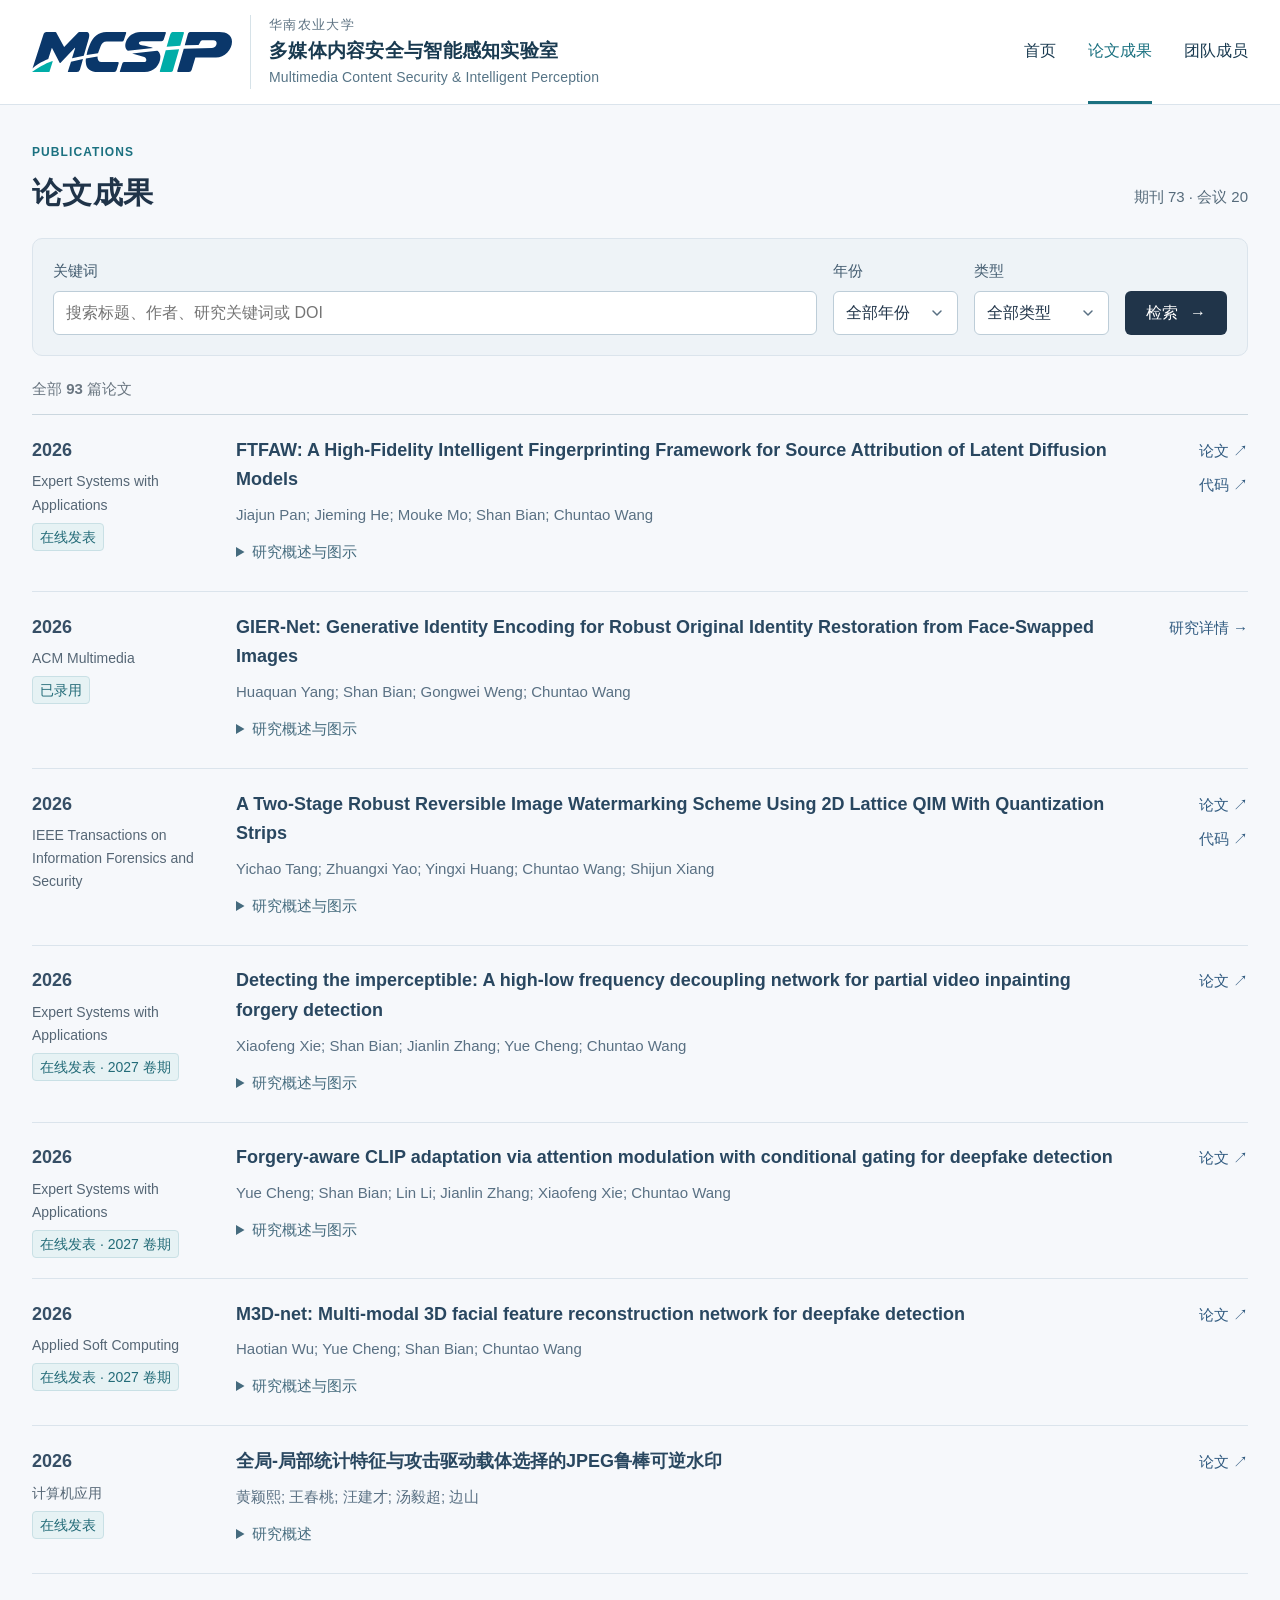
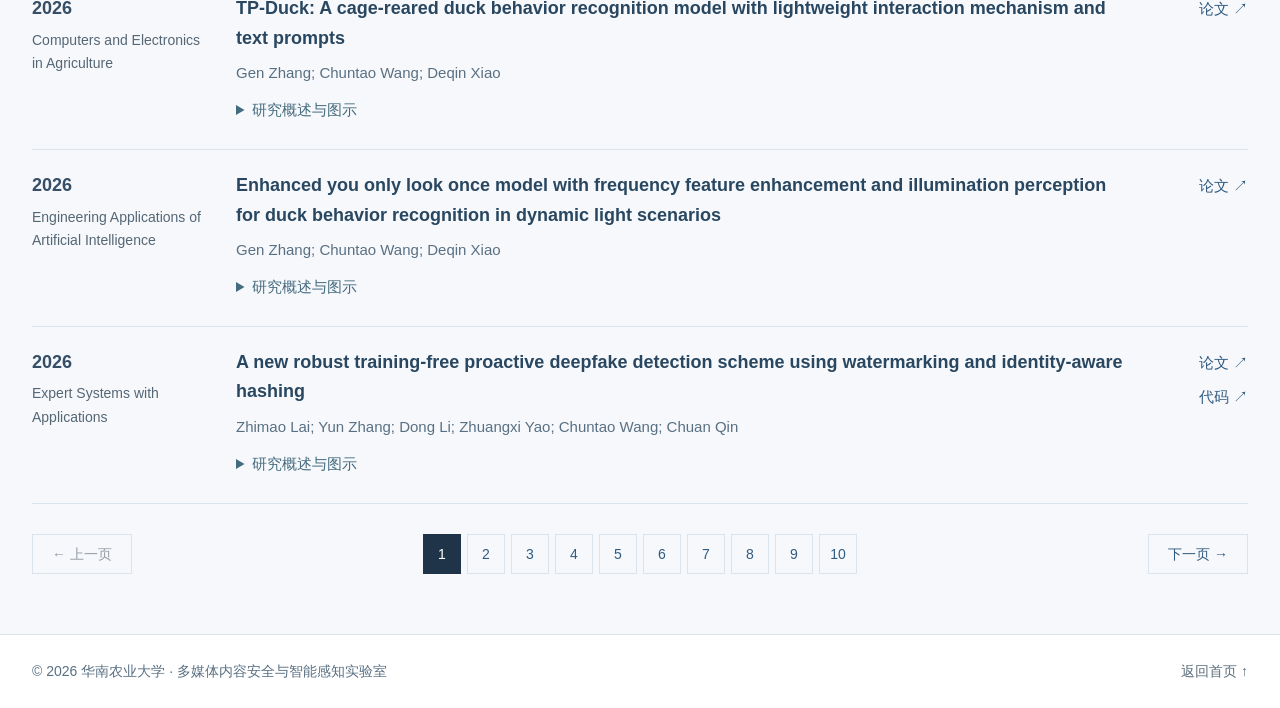
==== commit f83d2186: "Adopt refined MCSIP identity and publish reviewed typography and reading improvements" ====
--- a/publications/index.html
+++ b/publications/index.html
@@ -6,12 +6,13 @@
   <meta name="description" content="多媒体内容安全与智能感知实验室，研究数字水印、可逆信息隐藏、多媒体取证与农业视觉感知。了解成员、代表性工作、论文与开源代码。">
   <meta name="theme-color" content="#0A376A">
   <title>论文成果 · 多媒体内容安全与智能感知实验室</title>
-  <link rel="icon" href="/static/images/brand/msip-icon.svg" type="image/svg+xml">
-  <link rel="icon" href="/static/images/brand/favicon-32.png" type="image/png" sizes="32x32">
-  <link rel="apple-touch-icon" href="/static/images/brand/apple-touch-icon.png">
+  <link rel="icon" href="/static/images/brand/mcsip-favicon.ico" type="image/vnd.microsoft.icon" sizes="16x16 24x24 32x32 48x48 64x64 128x128 256x256">
+  <link rel="icon" href="/static/images/brand/mcsip-favicon-32.png" type="image/png" sizes="32x32">
+  <link rel="icon" href="/static/images/brand/mcsip-icon-small.svg" type="image/svg+xml" sizes="any">
+  <link rel="apple-touch-icon" href="/static/images/brand/mcsip-apple-touch-icon.png">
   <link rel="stylesheet" href="/static/style.css?v=20261102e">
-  <script src="/static/publications-static.js" defer></script>
-  <link rel="stylesheet" href="/static/site-global.css?v=20261104b">
+  <script src="/static/publications-static.js?v=20261105f" defer></script>
+  <link rel="stylesheet" href="/static/site-global.css?v=20261105mcsip">
 </head>
 <body id="top" class="">
   <a class="skip-link" href="#main-content">跳转至主要内容</a>
@@ -20,12 +21,12 @@
 
 <header class="site-header">
   <div class="header-inner">
-    <a class="brand" href="/" aria-label="MSIP · 华南农业大学多媒体内容安全与智能感知实验室首页">
-      <img class="brand-msip" src="/static/images/brand/msip-logo.svg" alt="MSIP" width="1614" height="403">
+    <a class="brand" href="/" aria-label="MCSIP · 华南农业大学多媒体内容安全与智能感知实验室首页">
+      <img class="brand-mcsip" src="/static/images/brand/mcsip-logo.svg" alt="MCSIP" width="1600" height="320">
       <span class="brand-wordmark">
         <small class="brand-university">华南农业大学</small>
         <strong class="brand-title">多媒体内容安全与智能感知实验室</strong>
-        <small class="brand-english" lang="en">Multimedia Security &amp; Intelligent Perception</small>
+        <small class="brand-english" lang="en">Multimedia Content Security &amp; Intelligent Perception</small>
       </span>
     </a>
     <button class="nav-toggle" type="button" aria-label="打开导航" aria-controls="main-navigation" aria-expanded="false"><span></span><span></span></button>
@@ -37,14 +38,14 @@
   </div>
 </header>
 <main class="publication-archive container" id="main-content">
-  <div class="archive-heading"><div><span class="eyebrow">PUBLICATIONS</span><h1>论文成果</h1></div><p>期刊 73 · 会议 20 · 预印本 0</p></div>
+  <div class="archive-heading"><div><span class="eyebrow">PUBLICATIONS</span><h1>论文成果</h1></div><p>期刊 73 · 会议 20</p></div>
   <form class="publication-search" method="get" action="/publications/" role="search" aria-label="检索全部论文"><div class="search-field"><label for="paper-query">关键词</label><input id="paper-query" name="q" type="search" value="" placeholder="搜索标题、作者、研究关键词或 DOI" maxlength="200"></div><div class="year-field"><label for="paper-year">年份</label><select id="paper-year" name="year"><option value="">全部年份</option><option value="2026">2026</option><option value="2025">2025</option><option value="2024">2024</option><option value="2023">2023</option><option value="2022">2022</option><option value="2021">2021</option><option value="2020">2020</option><option value="2019">2019</option><option value="2018">2018</option><option value="2017">2017</option><option value="2016">2016</option><option value="2015">2015</option><option value="2014">2014</option><option value="2013">2013</option><option value="2012">2012</option><option value="2011">2011</option><option value="2010">2010</option><option value="2009">2009</option><option value="2008">2008</option><option value="2007">2007</option><option value="2006">2006</option><option value="2005">2005</option></select></div><div class="kind-field"><label for="paper-kind">类型</label><select id="paper-kind" name="kind"><option value="">全部类型</option><option value="journal">期刊论文</option><option value="conference">会议论文</option><option value="preprint">预印本</option></select></div><button class="button primary" type="submit">检索 <span aria-hidden="true">→</span></button></form>
-  <div class="search-results-heading" role="status"><p>全部 <strong>93</strong> 项成果</p></div>
+  <div class="search-results-heading" role="status"><p>全部 <strong>93</strong> 篇论文</p></div>
   <div class="publication-list">
-<article class="publication-row" id="paper-reviewed-ftfaw-eswa-2026" data-published-from="2026-11-01">
-  <div class="publication-meta"><time datetime="2026">2026</time><span>Expert Systems with Applications</span></div>
-  <div class="publication-body"><h3>FTFAW: A High-Fidelity Intelligent Fingerprinting Framework for Source Attribution of Latent Diffusion Models</h3><p class="authors">Jiajun Pan; Jieming He; Mouke Mo; Shan Bian; Chuntao Wang</p><details class="paper-abstract"><summary>研究概述</summary><p>该工作研究潜在扩散模型的来源归属，提出高保真智能指纹框架 FTFAW。研究关注模型指纹与来源识别之间的联系，并强调指纹框架的保真性。</p></details></div>
-  <div class="publication-links"><a href="https://doi.org/10.1016/j.eswa.2026.134960" target="_blank" rel="noopener noreferrer" aria-label="阅读论文：FTFAW: A High-Fidelity Intelligent Fingerprinting Framework for Source Attribution of Latent Diffusion Models">论文 ↗</a></div>
+<article class="publication-row" id="paper-reviewed-ftfaw-eswa-2026" data-published-from="2026-11-02">
+  <div class="publication-meta"><time datetime="2026">2026</time><span>Expert Systems with Applications</span><span class="paper-status">在线发表</span></div>
+  <div class="publication-body"><h3>FTFAW: A High-Fidelity Intelligent Fingerprinting Framework for Source Attribution of Latent Diffusion Models</h3><p class="authors">Jiajun Pan; Jieming He; Mouke Mo; Shan Bian; Chuntao Wang</p><details class="paper-abstract"><summary>研究概述与图示</summary><p>该工作面向潜在扩散模型的多用户分发，通过用户专属的解码器权重调制，从生成图像中追溯授权模型实例。方法结合两阶段微调、自适应损失加权与动态后处理训练，协调图像保真性和指纹提取能力。在 Stable Diffusion v1.4/v2.1 及不同数据集上的实验评估了图像质量和常见后处理下的恢复表现，同时指出扩散重构会明显削弱指纹恢复。</p><figure class="archive-paper-figure"><a href="/static/images/papers/ftfaw-framework-figure2.jpg" target="_blank" rel="noopener noreferrer" aria-label="查看论文原图"><img src="/static/images/papers/ftfaw-framework-figure2.jpg" alt="FTFAW 原论文图2：用户指纹映射与解码器权重调制、两阶段微调、动态后处理及指纹提取框架" loading="lazy"></a></figure></details></div>
+  <div class="publication-links"><a href="https://doi.org/10.1016/j.eswa.2026.134960" target="_blank" rel="noopener noreferrer" aria-label="阅读论文：FTFAW: A High-Fidelity Intelligent Fingerprinting Framework for Source Attribution of Latent Diffusion Models">论文 ↗</a><a class="code-link" href="https://github.com/RRRRUA/FTFAW" target="_blank" rel="noopener noreferrer" aria-label="查看代码：FTFAW: A High-Fidelity Intelligent Fingerprinting Framework for Source Attribution of Latent Diffusion Models">代码 ↗</a></div>
 </article>
 <article class="publication-row" id="paper-author-gier-net-acmmm-2026" data-published-from="2026-08-01">
   <div class="publication-meta"><time datetime="2026">2026</time><span>ACM Multimedia</span><span class="paper-status">已录用</span></div>
@@ -506,12 +507,12 @@
   <div class="publication-body"><h3>A Robust Multi-bit Image Watermarking Algorithm Based on HMM in Wavelet Domain</h3><p class="authors">Jiangqun Ni; Rongyue Zhang; Jiwu Huang; Chuntao Wang</p><details class="paper-abstract"><summary>研究概述</summary><p>该工作研究小波域中的鲁棒多比特图像水印，用向量HMM描述小波系数的统计相关性。方法结合人类视觉特性的自适应嵌入与基于模型的最大似然盲检测，在嵌入容量和图像失真之间进行设计。论文通过JPEG压缩、噪声及滤波等StirMark操作，评价统计建模对水印提取稳定性的作用。</p></details></div>
   <div class="publication-links"><a href="https://link.springer.com/chapter/10.1007/11551492_9" target="_blank" rel="noopener noreferrer" aria-label="阅读论文：A Robust Multi-bit Image Watermarking Algorithm Based on HMM in Wavelet Domain">论文 ↗</a></div>
 </article></div>
-  <script type="application/json" id="publication-search-data">[{"id": "reviewed-ftfaw-eswa-2026", "kind": "journal", "search": "FTFAW: A High-Fidelity Intelligent Fingerprinting Framework for Source Attribution of Latent Diffusion Models Jiajun Pan; Jieming He; Mouke Mo; Shan Bian; Chuntao Wang Expert Systems with Applications 10.1016/j.eswa.2026.134960 FTFAW \u00b7 \u6f5c\u5728\u6269\u6563\u6a21\u578b\u6765\u6e90\u5f52\u5c5e \u56f4\u7ed5\u6f5c\u5728\u6269\u6563\u6a21\u578b\u7684\u6765\u6e90\u5f52\u5c5e\uff0c\u7814\u7a76\u9ad8\u4fdd\u771f\u667a\u80fd\u6307\u7eb9\u6846\u67b6\u3002 \u8be5\u5de5\u4f5c\u7814\u7a76\u6f5c\u5728\u6269\u6563\u6a21\u578b\u7684\u6765\u6e90\u5f52\u5c5e\uff0c\u63d0\u51fa\u9ad8\u4fdd\u771f\u667a\u80fd\u6307\u7eb9\u6846\u67b6 FTFAW\u3002\u7814\u7a76\u5173\u6ce8\u6a21\u578b\u6307\u7eb9\u4e0e\u6765\u6e90\u8bc6\u522b\u4e4b\u95f4\u7684\u8054\u7cfb\uff0c\u5e76\u5f3a\u8c03\u6307\u7eb9\u6846\u67b6\u7684\u4fdd\u771f\u6027\u3002 \u591a\u5a92\u4f53\u5185\u5bb9\u5b89\u5168 \u6269\u6563\u6a21\u578b\u6765\u6e90\u5f52\u5c5e \u8fb9\u5c71 \u738b\u6625\u6843 FTFAW: A High-Fidelity Intelligent Fingerprinting Framework for Source Attribution of Latent Diffusion Models", "year": 2026}, {"id": "author-gier-net-acmmm-2026", "kind": "conference", "search": "GIER-Net: Generative Identity Encoding for Robust Original Identity Restoration from Face-Swapped Images Huaquan Yang; Shan Bian; Gongwei Weng; Chuntao Wang ACM Multimedia 10.1145/3767308.3835761 GIER-Net \u00b7 \u4eba\u8138\u4e3b\u52a8\u4fdd\u62a4\u4e0e\u8eab\u4efd\u6062\u590d \u5728\u56fe\u50cf\u53d1\u5e03\u524d\u4ee5\u53ef\u9006\u6f5c\u7a7a\u95f4\u7f16\u7801\u4fdd\u7559\u8eab\u4efd\u7ebf\u7d22\uff0c\u7ed3\u5408\u653b\u51fb\u611f\u77e5\u6821\u6b63\uff0c\u5728\u6362\u8138\u4e0e\u538b\u7f29\u540e\u91cd\u5efa\u5177\u6709\u539f\u59cb\u8eab\u4efd\u7279\u5f81\u7684\u4eba\u8138\u56fe\u50cf\u3002 \u8be5\u7814\u7a76\u9762\u5411\u4eba\u8138\u56fe\u50cf\u53d1\u5e03\u540e\u906d\u53d7\u6362\u8138\u4e0e\u4f20\u64ad\u9000\u5316\u7684\u573a\u666f\uff0c\u5728\u53d1\u5e03\u524d\u4fdd\u7559\u7528\u4e8e\u91cd\u5efa\u539f\u59cb\u8eab\u4efd\u7684\u4fdd\u62a4\u7ebf\u7d22\u3002\u65b9\u6cd5\u901a\u8fc7\u53ef\u9006\u751f\u6210\u6a21\u578b\u7684\u6f5c\u7a7a\u95f4\u8868\u793a\uff0c\u7ed3\u5408\u4eba\u8138\u533a\u57df\u5148\u9a8c\u5f15\u5bfc\u7684\u5197\u4f59\u8eab\u4efd\u7f16\u7801\u4e0e\u653b\u51fb\u611f\u77e5\u6821\u6b63\uff0c\u91cd\u5efa\u5177\u6709\u539f\u59cb\u8eab\u4efd\u7279\u5f81\u7684\u4eba\u8138\u56fe\u50cf\u3002\u5728 CelebA-HQ \u6570\u636e\u96c6\u3001\u4e09\u79cd\u6362\u8138\u65b9\u6cd5\u53ca JPEG \u4e0e\u6a21\u62df\u793e\u4ea4\u5e73\u53f0\u538b\u7f29\u5b9e\u9a8c\u4e2d\uff0c\u65b9\u6cd5\u6539\u5584\u4e86\u591a\u79cd\u6761\u4ef6\u4e0b\u7684\u6062\u590d\u8d28\u91cf\uff0c\u5e76\u8bc4\u4f30\u4e86\u4fdd\u62a4\u56fe\u50cf\u7684\u7edf\u8ba1\u53ef\u68c0\u6d4b\u6027\u3002 \u591a\u5a92\u4f53\u5185\u5bb9\u5b89\u5168 \u4eba\u8138\u4e3b\u52a8\u4fdd\u62a4 \u8fb9\u5c71 \u738b\u6625\u6843 GIER-Net: Generative Identity Encoding for Robust Original Identity Restoration from Face-Swapped Images", "year": 2026}, {"id": "verified-qs-qim-rrw-2026", "kind": "journal", "search": "A Two-Stage Robust Reversible Image Watermarking Scheme Using 2D Lattice QIM With Quantization Strips Yichao Tang; Zhuangxi Yao; Yingxi Huang; Chuntao Wang; Shijun Xiang IEEE Transactions on Information Forensics and Security 10.1109/TIFS.2026.3746868 \u4e8c\u7ef4\u683c\u70b9\u91cf\u5316\u7684\u9c81\u68d2\u53ef\u9006\u6c34\u5370 \u901a\u8fc7\u4e8c\u7ef4\u683c\u70b9\u91cf\u5316\u4e0e\u6761\u5e26\u5f0f\u89e3\u7801\u533a\u57df\u8bbe\u8ba1\uff0c\u63d0\u9ad8\u56fe\u50cf\u5904\u7406\u540e\u7684\u6c34\u5370\u63d0\u53d6\u7a33\u5b9a\u6027\uff0c\u540c\u65f6\u63a7\u5236\u5d4c\u5165\u5931\u771f\u5e76\u4fdd\u7559\u539f\u56fe\u6062\u590d\u80fd\u529b\u3002 \u8be5\u5de5\u4f5c\u7814\u7a76\u540c\u65f6\u8981\u6c42\u6c34\u5370\u9c81\u68d2\u63d0\u53d6\u4e0e\u539f\u56fe\u65e0\u635f\u6062\u590d\u7684\u56fe\u50cf\u7248\u6743\u4fdd\u62a4\u95ee\u9898\u3002\u65b9\u6cd5\u5728\u4e24\u9636\u6bb5\u9c81\u68d2\u53ef\u9006\u6c34\u5370\u6846\u67b6\u4e2d\u5f15\u5165\u4e8c\u7ef4\u683c\u70b9\u91cf\u5316\u548c\u6761\u5e26\u5f0f\u89e3\u7801\u533a\u57df\uff0c\u901a\u8fc7\u91cf\u5316\u4e0e\u89e3\u7801\u533a\u57df\u7684\u51e0\u4f55\u8bbe\u8ba1\u6269\u5927\u7a33\u5b9a\u8bd1\u7801\u8303\u56f4\u3002\u5176\u76ee\u6807\u662f\u5728\u56fe\u50cf\u53d1\u751f\u5904\u7406\u540e\u4ecd\u80fd\u63d0\u53d6\u6c34\u5370\uff0c\u540c\u65f6\u63a7\u5236\u5d4c\u5165\u5931\u771f\uff0c\u5e76\u4fdd\u7559\u65e0\u653b\u51fb\u6761\u4ef6\u4e0b\u6062\u590d\u539f\u59cb\u56fe\u50cf\u7684\u80fd\u529b\u3002 \u591a\u5a92\u4f53\u5185\u5bb9\u5b89\u5168 \u9c81\u68d2\u53ef\u9006\u6c34\u5370 \u6c64\u6bc5\u8d85 \u738b\u6625\u6843 A Two-Stage Robust Reversible Image Watermarking Scheme Using 2D Lattice QIM With Quantization Strips", "year": 2026}, {"id": "verified-high-low-frequency-video-inpainting-2027", "kind": "journal", "search": "Detecting the imperceptible: A high-low frequency decoupling network for partial video inpainting forgery detection Xiaofeng Xie; Shan Bian; Jianlin Zhang; Yue Cheng; Chuntao Wang Expert Systems with Applications 10.1016/j.eswa.2026.133490  \u9488\u5bf9\u6df1\u5ea6\u89c6\u9891\u4fee\u590d\u9020\u6210\u7684\u5c40\u90e8\u5e27\u4f2a\u9020\uff0c\u91c7\u7528\u9ad8\u4f4e\u9891\u89e3\u8026\u7f51\u7edc\u63d0\u53d6\u65f6\u7a7a\u7ebf\u7d22\uff0c\u5e76\u4ee5\u7279\u5f81\u589e\u5f3a\u3001\u878d\u5408\u4e0e\u5f62\u6001\u5206\u6790\u533a\u5206\u7be1\u6539\u5e27\u3002 \u8be5\u7814\u7a76\u5173\u6ce8\u6df1\u5ea6\u89c6\u9891\u4fee\u590d\u9020\u6210\u7684\u5c40\u90e8\u5e27\u4f2a\u9020\uff0c\u5176\u75d5\u8ff9\u53ef\u80fd\u88ab\u5468\u56f4\u672a\u4fee\u6539\u5e27\u7684\u65f6\u7a7a\u4fe1\u606f\u63a9\u76d6\u3002\u65b9\u6cd5\u91c7\u7528\u9ad8\u4f4e\u9891\u89e3\u8026\u7f51\u7edc\u63d0\u53d6\u65f6\u7a7a\u7279\u5f81\uff0c\u5e76\u901a\u8fc7\u7279\u5f81\u589e\u5f3a\u3001\u878d\u5408\u4e0e\u5f62\u6001\u5206\u6790\u533a\u5206\u88ab\u4fee\u6539\u5e27\u548c\u539f\u59cb\u5e27\u3002\u7814\u7a76\u5c06\u5c40\u90e8\u89c6\u9891\u4fee\u590d\u4f5c\u4e3a\u72ec\u7acb\u53d6\u8bc1\u95ee\u9898\uff0c\u5173\u6ce8\u7ec6\u5fae\u7f16\u8f91\u75d5\u8ff9\u5728\u89c6\u9891\u5e8f\u5217\u4e2d\u7684\u8bc6\u522b\u3002   \u8fb9\u5c71 \u738b\u6625\u6843 Detecting the imperceptible: A high-low frequency decoupling network for partial video inpainting forgery detection", "year": 2026}, {"id": "verified-forgery-aware-clip-2027", "kind": "journal", "search": "Forgery-aware CLIP adaptation via attention modulation with conditional gating for deepfake detection Yue Cheng; Shan Bian; Lin Li; Jianlin Zhang; Xiaofeng Xie; Chuntao Wang Expert Systems with Applications 10.1016/j.eswa.2026.134494  \u9488\u5bf9 CLIP \u8bed\u4e49\u7279\u5f81\u4e0e\u7ec6\u5fae\u53d6\u8bc1\u7ebf\u7d22\u7684\u5dee\u5f02\uff0c\u4f7f\u7528\u8f7b\u91cf\u9002\u914d\u5668\u8c03\u5236\u6ce8\u610f\u529b\uff0c\u5e76\u7ed3\u5408\u6761\u4ef6\u95e8\u63a7\u4e0e\u6587\u672c\u63d0\u793a\u5bf9\u6bd4\u7ea6\u675f\u5f00\u5c55\u8de8\u6570\u636e\u96c6\u6df1\u5ea6\u4f2a\u9020\u68c0\u6d4b\u3002 \u8be5\u7814\u7a76\u5229\u7528CLIP\u7684\u53ef\u8fc1\u79fb\u89c6\u89c9\u8868\u793a\u5f00\u5c55\u6df1\u5ea6\u4f2a\u9020\u68c0\u6d4b\uff0c\u5173\u6ce8\u901a\u7528\u8bed\u4e49\u7279\u5f81\u4e0e\u7ec6\u5fae\u53d6\u8bc1\u7ebf\u7d22\u4e4b\u95f4\u7684\u5dee\u5f02\u3002\u65b9\u6cd5\u4ee5\u8f7b\u91cf\u9002\u914d\u5668\u8c03\u5236\u6ce8\u610f\u529b\uff0c\u5e76\u7ed3\u5408\u6761\u4ef6\u95e8\u63a7\u548c\u6587\u672c\u63d0\u793a\u5bf9\u6bd4\u7ea6\u675f\uff0c\u4f7f\u6a21\u578b\u66f4\u5173\u6ce8\u4f2a\u9020\u76f8\u5173\u4fe1\u606f\u3002\u7814\u7a76\u76ee\u6807\u662f\u7f13\u89e3\u68c0\u6d4b\u5668\u5bf9\u7279\u5b9a\u6570\u636e\u96c6\u75d5\u8ff9\u7684\u4f9d\u8d56\uff0c\u6539\u5584\u8de8\u6570\u636e\u96c6\u548c\u672a\u89c1\u4f2a\u9020\u65b9\u5f0f\u4e0b\u7684\u68c0\u6d4b\u9002\u5e94\u6027\u3002   \u8fb9\u5c71 \u738b\u6625\u6843 Forgery-aware CLIP adaptation via attention modulation with conditional gating for deepfake detection", "year": 2026}, {"id": "verified-m3d-net-deepfake-preprint-2026", "kind": "journal", "search": "M3D-net: Multi-modal 3D facial feature reconstruction network for deepfake detection Haotian Wu; Yue Cheng; Shan Bian; Chuntao Wang Applied Soft Computing 10.1016/j.asoc.2026.116500  \u4eceRGB\u4eba\u8138\u91cd\u6784\u6df1\u5ea6\u4e0e\u53cd\u7167\u7387\u7279\u5f81\uff0c\u5e76\u878d\u5408\u591a\u6a21\u6001\u4fe1\u606f\u8fdb\u884c\u6df1\u5ea6\u4f2a\u9020\u68c0\u6d4b\u3002 M3D-Net\u4ece\u5355\u5e45RGB\u4eba\u8138\u56fe\u50cf\u91cd\u6784\u6df1\u5ea6\u4e0e\u53cd\u7167\u7387\u4fe1\u606f\uff0c\u4ee5\u4e09\u7ef4\u7a7a\u95f4\u7279\u5f81\u8865\u5145\u666e\u901a\u5916\u89c2\u7279\u5f81\u8fdb\u884c\u6df1\u5ea6\u4f2a\u9020\u68c0\u6d4b\u3002\u7f51\u7edc\u5305\u542b\u4e09\u7ef4\u91cd\u6784\u6d41\u548cRGB\u6d41\uff0c\u5e76\u5229\u7528\u9884\u878d\u5408\u6a21\u5757\u4e0e\u591a\u6a21\u6001\u7279\u5f81\u878d\u5408\u6a21\u5757\u5efa\u7acb\u4e0d\u540c\u7ebf\u7d22\u4e4b\u95f4\u7684\u8054\u7cfb\u3002\u8bba\u6587\u901a\u8fc7\u8de8\u6570\u636e\u96c6\u7b49\u5b9e\u9a8c\u8003\u5bdf\u8fd9\u79cd\u4e09\u7ef4\u51e0\u4f55\u4e0e\u4e8c\u7ef4\u7eb9\u7406\u4e92\u8865\u7684\u68c0\u6d4b\u7b56\u7565\u3002   \u738b\u6625\u6843 \u8fb9\u5c71 M3D-net: Multi-modal 3D facial feature reconstruction network for deepfake detection", "year": 2026}, {"id": "verified-jpeg-global-local-rrw-2026", "kind": "journal", "search": "\u5168\u5c40-\u5c40\u90e8\u7edf\u8ba1\u7279\u5f81\u4e0e\u653b\u51fb\u9a71\u52a8\u8f7d\u4f53\u9009\u62e9\u7684JPEG\u9c81\u68d2\u53ef\u9006\u6c34\u5370 \u9ec4\u9896\u7199; \u738b\u6625\u6843; \u6c6a\u5efa\u624d; \u6c64\u6bc5\u8d85; \u8fb9\u5c71 \u8ba1\u7b97\u673a\u5e94\u7528 10.11772/j.issn.1001-9081.2026091086  \u5728 JPEG \u91cf\u5316 DCT \u57df\u7ed3\u5408\u591a\u653b\u51fb\u8bc4\u5206\u4e0e\u8f7b\u91cf\u7f51\u7edc\u9009\u62e9\u8f7d\u4f53\uff0c\u518d\u878d\u5408\u5747\u503c\u4e0e\u4e2d\u503c\u7279\u5f81\u3001\u56db\u9891\u5e26\u8c03\u5236\u548c\u76f4\u65b9\u56fe\u5e73\u79fb\uff0c\u5b9e\u73b0\u9c81\u68d2\u5d4c\u5165\u53ca\u65e0\u653b\u51fb\u65f6\u7684\u7cbe\u786e\u6062\u590d\u3002 \u8be5\u5de5\u4f5c\u9762\u5411JPEG\u56fe\u50cf\u4e2d\u7684\u9c81\u68d2\u53ef\u9006\u6c34\u5370\uff0c\u5728\u91cf\u5316DCT\u57df\u5185\u540c\u65f6\u8003\u8651\u8f7d\u4f53\u7a33\u5b9a\u6027\u4e0e\u539f\u56fe\u6062\u590d\u3002\u65b9\u6cd5\u901a\u8fc7\u591a\u653b\u51fb\u8bc4\u5206\u548c\u8f7b\u91cf\u7f51\u7edc\u9009\u62e9\u5d4c\u5165\u8f7d\u4f53\uff0c\u5e76\u878d\u5408\u5747\u503c\u3001\u4e2d\u503c\u7b49\u5168\u5c40\u4e0e\u5c40\u90e8\u7edf\u8ba1\u7279\u5f81\u8fdb\u884c\u56db\u9891\u5e26\u8c03\u5236\u3002\u7ed3\u5408\u76f4\u65b9\u56fe\u5e73\u79fb\u4fdd\u5b58\u6062\u590d\u4fe1\u606f\uff0c\u4f7f\u6c34\u5370\u5728\u56fe\u50cf\u5904\u7406\u540e\u4ecd\u53ef\u63d0\u53d6\uff0c\u5e76\u652f\u6301\u65e0\u653b\u51fb\u6761\u4ef6\u4e0b\u7684\u539f\u56fe\u7cbe\u786e\u6062\u590d\u3002   \u738b\u6625\u6843 \u6c64\u6bc5\u8d85 \u8fb9\u5c71 \u5168\u5c40-\u5c40\u90e8\u7edf\u8ba1\u7279\u5f81\u4e0e\u653b\u51fb\u9a71\u52a8\u8f7d\u4f53\u9009\u62e9\u7684JPEG\u9c81\u68d2\u53ef\u9006\u6c34\u5370", "year": 2026}, {"id": "verified-tp-duck-text-prompts-2026", "kind": "journal", "search": "TP-Duck: A cage-reared duck behavior recognition model with lightweight interaction mechanism and text prompts Gen Zhang; Chuntao Wang; Deqin Xiao Computers and Electronics in Agriculture 10.1016/j.compag.2026.112083  \u5229\u7528\u8f7b\u91cf\u4ea4\u4e92\u673a\u5236\u63d0\u53d6\u884c\u4e3a\u7279\u5f81\uff0c\u518d\u5f15\u5165\u6587\u672c\u63d0\u793a\u8fdb\u884c\u8de8\u6a21\u6001\u6307\u5bfc\uff0c\u7f13\u89e3\u7b3c\u67b6\u906e\u6321\u4e0e\u76f8\u4f3c\u59ff\u6001\u9020\u6210\u7684\u7b3c\u517b\u9e2d\u884c\u4e3a\u6df7\u6dc6\u3002 \u7b3c\u517b\u9e2d\u7684\u4e0d\u540c\u884c\u4e3a\u53ef\u80fd\u5177\u6709\u76f8\u4f3c\u59ff\u6001\uff0c\u7b3c\u67b6\u5e72\u6270\u53c8\u4f7f\u5c40\u90e8\u52a8\u4f5c\u7ebf\u7d22\u66f4\u96be\u8fa8\u8ba4\u3002TP-Duck\u4ee5\u8f7b\u91cf\u90e8\u5206\u661f\u578b\u8fd0\u7b97\u6a21\u5757\u63d0\u53d6\u7ec6\u7c92\u5ea6\u89c6\u89c9\u7279\u5f81\uff0c\u5e76\u5f15\u5165\u884c\u4e3a\u8bed\u4e49\u5411\u91cf\u4e0e\u53ef\u5b66\u4e60\u6587\u672c\u63d0\u793a\uff0c\u5bf9\u89c6\u89c9\u7279\u5f81\u8fdb\u884c\u8de8\u6a21\u6001\u8c03\u5236\u3002\u7814\u7a76\u5728\u81ea\u5efa\u884c\u4e3a\u6570\u636e\u4e0a\u8bc4\u4ef7\u8bc6\u522b\u7cbe\u5ea6\u548c\u6a21\u578b\u590d\u6742\u5ea6\uff0c\u63a2\u7d22\u9002\u5408\u517b\u6b96\u573a\u666f\u7684\u8f7b\u91cf\u89c6\u89c9\u8bed\u8a00\u611f\u77e5\u65b9\u6cd5\u3002   \u738b\u6625\u6843 TP-Duck: A cage-reared duck behavior recognition model with lightweight interaction mechanism and text prompts", "year": 2026}, {"id": "verified-fiy4dbr-dynamic-light-duck-2026", "kind": "journal", "search": "Enhanced you only look once model with frequency feature enhancement and illumination perception for duck behavior recognition in dynamic light scenarios Gen Zhang; Chuntao Wang; Deqin Xiao Engineering Applications of Artificial Intelligence 10.1016/j.engappai.2025.112889  \u6539\u8fdb YOLOv11s\uff0c\u901a\u8fc7\u9891\u7387\u7279\u5f81\u589e\u5f3a\u4fdd\u7559\u6697\u5149\u4e0b\u7684\u8fb9\u7f18\u4e0e\u7eb9\u7406\uff0c\u5e76\u4ee5\u5149\u7167\u611f\u77e5\u673a\u5236\u9002\u5e94\u663c\u591c\u4eae\u5ea6\u53d8\u5316\uff0c\u5f00\u5c55\u52a8\u6001\u5149\u7167\u573a\u666f\u4e2d\u7684\u9e2d\u884c\u4e3a\u8bc6\u522b\u3002 \u8be5\u7814\u7a76\u9762\u5411\u517b\u6b96\u573a\u663c\u591c\u548c\u52a8\u6001\u5149\u7167\u53d8\u5316\u4e0b\u7684\u9e2d\u884c\u4e3a\u8bc6\u522b\uff0c\u5173\u6ce8\u6697\u5149\u5bfc\u81f4\u8fb9\u7f18\u3001\u7eb9\u7406\u53ca\u52a8\u4f5c\u7279\u5f81\u51cf\u5f31\u7684\u95ee\u9898\u3002\u65b9\u6cd5\u4ee5YOLOv11s\u4e3a\u57fa\u7840\uff0c\u901a\u8fc7\u9891\u7387\u7279\u5f81\u589e\u5f3a\u4fdd\u7559\u5224\u522b\u7ebf\u7d22\uff0c\u5e76\u5f15\u5165\u5149\u7167\u611f\u77e5\u673a\u5236\u8c03\u6574\u7279\u5f81\u8868\u8fbe\u3002\u7814\u7a76\u76ee\u6807\u662f\u5728\u4e0d\u540c\u4eae\u5ea6\u6761\u4ef6\u4e0b\u7a33\u5b9a\u8fa8\u8ba4\u9e2d\u7684\u884c\u4e3a\uff0c\u51cf\u5c11\u4ec5\u4f9d\u8d56\u5355\u4e00\u5149\u7167\u73af\u5883\u8bad\u7ec3\u5e26\u6765\u7684\u9002\u5e94\u6027\u9650\u5236\u3002   \u738b\u6625\u6843 Enhanced you only look once model with frequency feature enhancement and illumination perception for duck behavior recognition in dynamic light scenarios", "year": 2026}, {"id": "verified-tfpdd-proactive-deepfake-2026", "kind": "journal", "search": "A new robust training-free proactive deepfake detection scheme using watermarking and identity-aware hashing Zhimao Lai; Yun Zhang; Dong Li; Zhuangxi Yao; Chuntao Wang; Chuan Qin Expert Systems with Applications 10.1016/j.eswa.2026.131126  \u5c06\u5e26\u72b6\u4ea4\u7ec7\u91cf\u5316\u7d22\u5f15\u8c03\u5236\u3001\u6c34\u5370\u76f2\u540c\u6b65\u4e0e\u8eab\u4efd\u611f\u77e5\u54c8\u5e0c\u7ed3\u5408\uff0c\u5b9e\u73b0\u65e0\u9700\u8bad\u7ec3\u7684\u4e3b\u52a8\u6df1\u5ea6\u4f2a\u9020\u68c0\u6d4b\uff0c\u7f13\u89e3\u5e38\u89c1\u5904\u7406\u5931\u771f\u4e0e\u4eba\u8138\u6846\u9519\u4f4d\u9020\u6210\u7684\u8bc6\u522b\u56f0\u96be\u3002 \u8be5\u5de5\u4f5c\u91c7\u7528\u4e3b\u52a8\u53d6\u8bc1\u601d\u8def\uff0c\u5728\u56fe\u50cf\u4e2d\u9884\u5148\u5d4c\u5165\u4e0e\u4eba\u8138\u8eab\u4efd\u76f8\u5173\u7684\u6c34\u5370\uff0c\u4ee5\u68c0\u9a8c\u540e\u7eed\u6df1\u5ea6\u4f2a\u9020\u64cd\u4f5c\u3002\u65b9\u6cd5\u7ed3\u5408\u5e26\u72b6\u4ea4\u7ec7\u91cf\u5316\u7d22\u5f15\u8c03\u5236\u3001\u8eab\u4efd\u611f\u77e5\u54c8\u5e0c\u548c\u76f2\u540c\u6b65\u673a\u5236\uff0c\u5206\u522b\u5e94\u5bf9\u5e38\u89c1\u5904\u7406\u5931\u771f\u3001\u8eab\u4efd\u53d8\u5316\u4e0e\u4eba\u8138\u6846\u9519\u4f4d\u3002\u6574\u4e2a\u65b9\u6848\u65e0\u9700\u8bad\u7ec3\u6df1\u5ea6\u6c34\u5370\u7f51\u7edc\uff0c\u5e76\u901a\u8fc7\u5931\u771f\u53ca\u6df1\u4f2a\u64cd\u4f5c\u5b9e\u9a8c\u68c0\u9a8c\u68c0\u6d4b\u80fd\u529b\u3002   \u738b\u6625\u6843 A new robust training-free proactive deepfake detection scheme using watermarking and identity-aware hashing", "year": 2026}, {"id": "42", "kind": "journal", "search": "A Novel Robust Reversible Watermarking Scheme Using Fractional-Order Polar Complex Exponential Transform Yichao Tang; Shuai Wang; Ruowei Han; Chuntao Wang IEEE Transactions on Multimedia 10.1109/TMM.2025.3623522  \u5229\u7528\u5206\u6570\u9636\u6781\u590d\u6307\u6570\u53d8\u6362\u4e0e\u4f18\u5316\u91cf\u5316\u7d22\u5f15\u8c03\u5236\uff0c\u6784\u5efa\u517c\u987e\u51e0\u4f55\u653b\u51fb\u548c\u5e38\u89c4\u5904\u7406\u7684\u9c81\u68d2\u53ef\u9006\u6c34\u5370\u3002 \u9488\u5bf9\u9c81\u68d2\u53ef\u9006\u6c34\u5370\u96be\u4ee5\u540c\u65f6\u62b5\u6297\u5e38\u89c4\u4fe1\u53f7\u5904\u7406\u548c\u51e0\u4f55\u53d8\u6362\u7684\u95ee\u9898\uff0c\u63d0\u51fa\u7ed3\u5408\u5206\u6570\u9636\u6781\u590d\u6307\u6570\u53d8\u6362\u4e0e\u4f18\u5316\u91cf\u5316\u7d22\u5f15\u8c03\u5236\u7684\u65b9\u6cd5\u3002\u901a\u8fc7\u91cd\u5efa\u8bef\u5dee\u9009\u62e9\u53d8\u6362\u53c2\u6570\uff0c\u5e76\u6839\u636e\u653b\u51fb\u6a21\u62df\u4e2d\u7684\u7a33\u5b9a\u6027\u9009\u62e9\u77e9\u5dee\u4f5c\u4e3a\u6c34\u5370\u8f7d\u4f53\uff1b\u5d4c\u5165\u5931\u771f\u4e0e\u5b8c\u6574\u6027\u54c8\u5e0c\u5219\u4f5c\u4e3a\u8f85\u52a9\u4fe1\u606f\u53ef\u9006\u5d4c\u5165\u3002\u63a5\u6536\u7aef\u5728\u65e0\u653b\u51fb\u65f6\u6062\u590d\u539f\u56fe\u4e0e\u6c34\u5370\uff0c\u5728\u53d7\u5230\u653b\u51fb\u65f6\u63d0\u53d6\u6c34\u5370\uff0c\u6a21\u62df\u5b9e\u9a8c\u68c0\u9a8c\u4e86\u5176\u5728\u76f8\u540c\u5bb9\u91cf\u548c\u56fe\u50cf\u8d28\u91cf\u6761\u4ef6\u4e0b\u7684\u9c81\u68d2\u6027\u3002   \u738b\u6625\u6843 \u6c64\u6bc5\u8d85 A Novel Robust Reversible Watermarking Scheme Using Fractional-Order Polar Complex Exponential Transform", "year": 2026}, {"id": "40", "kind": "conference", "search": "GenPTW: Latent Image Watermarking for Provenance Tracing and Tamper Localization Zhenliang Gan; Chunya Liu; Yichao Tang; Binghao Wang; Shiwen Cui; Weiqiang Wang; Xinpeng Zhang AAAI 10.1609/aaai.v40i5.37412 GenPTW \u00b7 \u751f\u6210\u56fe\u50cf\u6eaf\u6e90\u4e0e\u7be1\u6539\u5b9a\u4f4d \u5728\u751f\u6210\u6a21\u578b\u6f5c\u7a7a\u95f4\u878d\u5408\u6c34\u5370\uff0c\u901a\u8fc7\u8054\u5408\u63d0\u53d6\u4e0e\u5b9a\u4f4d\uff0c\u540c\u65f6\u9a8c\u8bc1\u751f\u6210\u56fe\u50cf\u6765\u6e90\u5e76\u5b9a\u4f4d\u540e\u7eed\u7f16\u8f91\u533a\u57df\u3002 \u9488\u5bf9\u751f\u6210\u56fe\u50cf\u6c34\u5370\u96be\u4ee5\u540c\u65f6\u5b8c\u6210\u6765\u6e90\u8ffd\u8e2a\u548c\u7be1\u6539\u5b9a\u4f4d\u3001\u4e14\u5e38\u53d7\u751f\u6210\u6a21\u578b\u7c7b\u578b\u9650\u5236\u7684\u95ee\u9898\uff0c\u63d0\u51fa\u6f5c\u7a7a\u95f4\u6c34\u5370\u6846\u67b6GenPTW\u3002\u65b9\u6cd5\u7ed3\u5408\u4e0e\u6f5c\u8bed\u4e49\u5bf9\u9f50\u7684\u4ea4\u53c9\u6ce8\u610f\u529b\u878d\u5408\u548c\u63d0\u4f9b\u4f4d\u7f6e\u7ebf\u7d22\u7684\u7a7a\u95f4\u878d\u5408\uff0c\u518d\u4ee5\u6c34\u5370\u7279\u5f81\u548c\u9ad8\u9891\u7279\u5f81\u8054\u5408\u63d0\u53d6\u6765\u6e90\u4fe1\u606f\u4e0e\u7f16\u8f91\u533a\u57df\u3002\u8be5\u6846\u67b6\u652f\u6301\u751f\u6210\u4e2d\u4e0e\u751f\u6210\u540e\u7684\u5d4c\u5165\uff0c\u53ef\u7528\u4e8e\u6f5c\u6269\u6563\u6a21\u578b\u548c\u89c6\u89c9\u81ea\u56de\u5f52\u6a21\u578b\uff1b\u5b9e\u9a8c\u8bc4\u4f30\u4e86\u89c6\u89c9\u8d28\u91cf\u53ca\u591a\u79cd\u751f\u6210\u5185\u5bb9\u7f16\u8f91\u4e0b\u7684\u9c81\u68d2\u6027\u3002   \u6c64\u6bc5\u8d85 GenPTW: Latent Image Watermarking for Provenance Tracing and Tamper Localization", "year": 2026}, {"id": "39", "kind": "conference", "search": "DNLMark: Dual Noise Layer-Based Robust Watermarking Against Image Editing Yichao Tang; Mingyang Li; Xinting Wu; Sheng Li; Zhenxing Qian; Xinpeng Zhang IEEE ICASSP   \u901a\u8fc7\u53cc\u566a\u58f0\u5c42\u6a21\u62df\u56fe\u50cf\u7f16\u8f91\u8fc7\u7a0b\uff0c\u63d0\u9ad8\u6c34\u5370\u9762\u5bf9\u7f16\u8f91\u64cd\u4f5c\u65f6\u7684\u9c81\u68d2\u6027\u3002 DNLMark\u7814\u7a76\u56fe\u50cf\u7f16\u8f91\u540e\u6c34\u5370\u4fe1\u606f\u96be\u4ee5\u7a33\u5b9a\u6062\u590d\u7684\u95ee\u9898\u3002\u65b9\u6cd5\u5728\u6c34\u5370\u7f51\u7edc\u8bad\u7ec3\u4e2d\u91c7\u7528\u53cc\u566a\u58f0\u5c42\uff0c\u5c06\u5e38\u89c4\u56fe\u50cf\u5931\u771f\u548c\u6a21\u62df\u7684\u751f\u6210\u5f0f\u7f16\u8f91\u5e72\u6270\u7eb3\u5165\u8bad\u7ec3\u6d41\u7a0b\u3002\u7814\u7a76\u5173\u6ce8\u5728\u4fdd\u7559\u56fe\u50cf\u89c6\u89c9\u8d28\u91cf\u7684\u6761\u4ef6\u4e0b\uff0c\u63d0\u9ad8\u6c34\u5370\u5d4c\u5165\u4e0e\u63d0\u53d6\u9762\u5bf9\u4e0d\u540c\u7f16\u8f91\u64cd\u4f5c\u65f6\u7684\u9002\u5e94\u6027\u3002   \u6c64\u6bc5\u8d85 DNLMark: Dual Noise Layer-Based Robust Watermarking Against Image Editing", "year": 2026}, {"id": "17", "kind": "journal", "search": "Detection of transcoding from HEVC to VVC based on CU types and Motion Vector Map Jiajian Lin; Jianlin Zhang; Shan Bian; Chuntao Wang Applied Intelligence 10.1007/s10489-026-07134-z  \u5229\u7528\u7f16\u7801\u5355\u5143\u7c7b\u578b\u548c\u8fd0\u52a8\u77e2\u91cf\u56fe\u68c0\u6d4b\u4ece HEVC \u5230 VVC \u7684\u8f6c\u7801\u75d5\u8ff9\u3002 \u8be5\u7814\u7a76\u9762\u5411HEVC\u89c6\u9891\u8f6c\u7801\u4e3aVVC\u540e\u4ea7\u751f\u7684\u7f16\u7801\u5386\u53f2\u9274\u522b\u95ee\u9898\u3002\u65b9\u6cd5\u7edf\u8ba1\u5e27\u5185\u4e0e\u5e27\u95f4\u7f16\u7801\u5355\u5143\u7684\u5212\u5206\u7c7b\u578b\uff0c\u5e76\u6784\u9020\u8fd0\u52a8\u77e2\u91cf\u56fe\u7279\u5f81\uff0c\u5c06\u4e24\u7c7b\u7ebf\u7d22\u7ec4\u5408\u540e\u4ea4\u7531\u652f\u6301\u5411\u91cf\u673a\u5206\u7c7b\u3002\u8bba\u6587\u5728\u4e0d\u540c\u5206\u8fa8\u7387\u3001\u7801\u7387\u548c\u7f16\u7801\u914d\u7f6e\u4e0b\u8bc4\u4f30\u68c0\u6d4b\u8868\u73b0\uff0c\u4ee5\u5206\u6790\u65b0\u7f16\u7801\u6807\u51c6\u4e2d\u7684\u8f6c\u7801\u75d5\u8ff9\u3002   \u8fb9\u5c71 \u738b\u6625\u6843 Detection of transcoding from HEVC to VVC based on CU types and Motion Vector Map", "year": 2026}, {"id": "verified-wang-10-1016-j-atech-2025-101414", "kind": "journal", "search": "CD-ViT-YOLO: A lightweight Hybrid ViT-YOLO model for caged duck behaviour recognition under varying lighting conditions Yujin Gong; Gen Zhang; Chuntao Wang; Deqin Xiao Smart Agricultural Technology 10.1016/j.atech.2025.101414  \u878d\u5408\u8f7b\u91cf\u5316\u89c6\u89c9Transformer\u4e0eYOLO\uff0c\u5728\u591a\u53d8\u5149\u7167\u4e0b\u8bc6\u522b\u7b3c\u517b\u9e2d\u884c\u4e3a\u3002 \u9488\u5bf9\u7b3c\u517b\u9e2d\u884c\u4e3a\u8bc6\u522b\u4e2d\u7684\u5149\u7167\u53d8\u5316\u3001\u5bc6\u96c6\u906e\u6321\u53ca\u6a21\u578b\u8ba1\u7b97\u5f00\u9500\uff0c\u63d0\u51fa\u8f7b\u91cf\u5316ViT\u4e0eYOLO\u6df7\u5408\u6a21\u578bCD-ViT-YOLO\u3002\u65b9\u6cd5\u4ee5YOLOv5s\u4e3a\u57fa\u7840\uff0c\u5f15\u5165\u52a8\u6001\u91cd\u53c2\u6570\u5316\u589e\u5f3a\u6a21\u5757\u3001\u53ef\u53d8\u5f62\u5377\u79ef\u4e0eRepConv\uff0c\u5e76\u91c7\u7528\u5206\u9636\u6bb5\u914d\u7f6e\u7684EfficientViT\u4e3b\u5e72\u548c\u96be\u5ea6\u611f\u77e5\u68c0\u6d4b\u5934\u3002\u5728\u81ea\u5efaDuckBehaviour\u6570\u636e\u96c6\u4e0a\u7684\u5b9e\u9a8c\u663e\u793a\uff0c\u8be5\u6a21\u578b\u5728\u51cf\u5c11\u53c2\u6570\u4e0e\u8ba1\u7b97\u91cf\u7684\u540c\u65f6\uff0c\u63d0\u9ad8\u4e86\u76f8\u5bf9\u4e8eYOLOv5s\u7684\u68c0\u6d4b\u6307\u6807\u3002   \u738b\u6625\u6843 CD-ViT-YOLO: A lightweight Hybrid ViT-YOLO model for caged duck behaviour recognition under varying lighting conditions", "year": 2025}, {"id": "verified-rgbd-duck-weight-estimation-2025", "kind": "journal", "search": "Two-Stream Bidirectional Interaction Network Based on RGB-D Images for Duck Weight Estimation Diqi Zhu; Shan Bian; Xiaofeng Xie; Chuntao Wang; Deqin Xiao Animals 10.3390/ani15071062 RGB-D \u9e2d\u4f53\u91cd\u4f30\u8ba1 \u901a\u8fc7\u53cc\u6d41\u53cc\u5411\u4ea4\u4e92\u7f51\u7edc\u878d\u5408RGB\u5916\u89c2\u4e0e\u6df1\u5ea6\u7ed3\u6784\u4fe1\u606f\uff0c\u5f00\u5c55\u975e\u63a5\u89e6\u5f0f\u9e2d\u4f53\u91cd\u4f30\u8ba1\u3002 \u4e3a\u51cf\u5c11\u4eba\u5de5\u63a5\u89e6\u5f0f\u79f0\u91cd\uff0c\u7814\u7a76\u5229\u7528RGB-D\u56fe\u50cf\u4f30\u8ba1\u9e2d\u4f53\u91cd\u7684\u53cc\u6d41\u53cc\u5411\u4ea4\u4e92\u7f51\u7edc\u3002\u7f16\u7801\u5668\u5206\u522b\u63d0\u53d6\u5916\u89c2\u7eb9\u7406\u548c\u6df1\u5ea6\u7ed3\u6784\u4fe1\u606f\uff0c\u901a\u8fc7\u8de8\u6a21\u6001\u4e92\u8865\u6a21\u5757\u8fdb\u884c\u4ea4\u4e92\uff0c\u518d\u878d\u5408\u591a\u5c3a\u5ea6\u7279\u5f81\u5b8c\u6210\u4f53\u91cd\u56de\u5f52\u3002\u7814\u7a76\u6784\u5efa\u4e86\u5305\u542b2865\u5bf9\u4fef\u89c6RGB-D\u56fe\u50cf\u7684\u6570\u636e\u96c6\uff0c\u6bd4\u8f83\u5b9e\u9a8c\u5728\u8be5\u6570\u636e\u96c6\u4e0a\u9a8c\u8bc1\u4e86\u591a\u6a21\u6001\u878d\u5408\u76f8\u5bf9\u4e8e\u5bf9\u6bd4\u65b9\u6cd5\u7684\u4f30\u8ba1\u6548\u679c\u3002 \u667a\u80fd\u611f\u77e5 RGB-D\u5b9a\u91cf\u611f\u77e5 \u8fb9\u5c71 \u738b\u6625\u6843 Two-Stream Bidirectional Interaction Network Based on RGB-D Images for Duck Weight Estimation", "year": 2025}, {"id": "verified-proactive-watermarking-forensics-review-2025", "kind": "journal", "search": "Enhancing Deepfake Detection: Proactive Forensics Techniques Using Digital Watermarking Zhimao Lai; Saad Arif; Cong Feng; Guangjun Liao; Chuntao Wang Computers, Materials \u0026 Continua 10.32604/cmc.2024.059370  \u7efc\u8ff0\u6df1\u5ea6\u4f2a\u9020\u68c0\u6d4b\u7531\u88ab\u52a8\u53d6\u8bc1\u8f6c\u5411\u4e3b\u52a8\u6570\u5b57\u6c34\u5370\u9632\u4f2a\u7684\u7814\u7a76\u8fdb\u5c55\uff0c\u8ba8\u8bba\u6765\u6e90\u8ffd\u8e2a\u3001\u9c81\u68d2\u6027\u3001\u672a\u77e5\u64cd\u7eb5\u4e0e\u5b9e\u9645\u90e8\u7f72\u4e2d\u7684\u95ee\u9898\u3002 \u8fd9\u7bc7\u7efc\u8ff0\u68b3\u7406\u6df1\u5ea6\u4f2a\u9020\u9632\u5fa1\u4ece\u88ab\u52a8\u68c0\u6d4b\u5411\u4e3b\u52a8\u6c34\u5370\u53d6\u8bc1\u7684\u53d1\u5c55\uff0c\u6bd4\u8f83\u4e24\u7c7b\u65b9\u6cd5\u9762\u5bf9\u672a\u77e5\u7f16\u8f91\u548c\u53cd\u53d6\u8bc1\u64cd\u4f5c\u65f6\u7684\u7279\u70b9\u3002\u6587\u7ae0\u6309\u6c34\u5370\u7684\u5d4c\u5165\u3001\u9a8c\u8bc1\u3001\u8ffd\u6eaf\u53ca\u6297\u7be1\u6539\u4f5c\u7528\uff0c\u5bf9\u5df2\u6709\u4e3b\u52a8\u53d6\u8bc1\u6280\u672f\u8fdb\u884c\u5206\u7c7b\u548c\u5206\u6790\u3002\u8fdb\u4e00\u6b65\u8ba8\u8bba\u8bc4\u4f30\u6807\u51c6\u4e0d\u7edf\u4e00\u3001\u9c81\u68d2\u6027\u4e0e\u590d\u73b0\u6027\u7b49\u95ee\u9898\uff0c\u5e76\u63d0\u51fa\u8de8\u57df\u548c\u81ea\u9002\u5e94\u6c34\u5370\u7b49\u7814\u7a76\u65b9\u5411\u3002   \u738b\u6625\u6843 Enhancing Deepfake Detection: Proactive Forensics Techniques Using Digital Watermarking", "year": 2025}, {"id": "41", "kind": "conference", "search": "SLMark: Robust Watermarking Against Image Editing via Simulation-Based Noise Layer and Low-Frequency Embedding Mingyang Li; Yichao Tang; Yuliang Xue; Sheng Li; Zhenxing Qian; Xinpeng Zhang; Ji He; Hongda Li CRESS   \u7ed3\u5408\u57fa\u4e8e\u6a21\u62df\u7684\u566a\u58f0\u5c42\u4e0e\u4f4e\u9891\u5d4c\u5165\uff0c\u63d0\u9ad8\u6c34\u5370\u62b5\u6297\u56fe\u50cf\u7f16\u8f91\u7684\u80fd\u529b\u3002 SLMark\u5173\u6ce8\u56fe\u50cf\u7ecf\u7f16\u8f91\u540e\uff0c\u5d4c\u5165\u6c34\u5370\u968f\u56fe\u50cf\u5185\u5bb9\u53d8\u5316\u800c\u4e22\u5931\u7684\u95ee\u9898\u3002\u65b9\u6cd5\u5c06\u57fa\u4e8e\u6a21\u62df\u7684\u566a\u58f0\u5c42\u4e0e\u4f4e\u9891\u5d4c\u5165\u76f8\u7ed3\u5408\uff0c\u5728\u8bad\u7ec3\u4e2d\u5f15\u5165\u7f16\u8f91\u5e72\u6270\uff0c\u5e76\u9009\u62e9\u8f83\u7a33\u5b9a\u7684\u9891\u7387\u6210\u5206\u627f\u8f7d\u6c34\u5370\u3002\u7814\u7a76\u65e8\u5728\u534f\u8c03\u6c34\u5370\u7684\u9690\u853d\u6027\u4e0e\u7f16\u8f91\u540e\u7684\u53ef\u63d0\u53d6\u6027\uff0c\u4e3a\u56fe\u50cf\u5185\u5bb9\u4fdd\u62a4\u63d0\u4f9b\u9c81\u68d2\u6807\u8bc6\u3002   \u6c64\u6bc5\u8d85 SLMark: Robust Watermarking Against Image Editing via Simulation-Based Noise Layer and Low-Frequency Embedding", "year": 2025}, {"id": "16", "kind": "conference", "search": "Robust Recovery Method Against Malicious Face Swapping in Online Social Networks Huaquan Yang; Shan Bian; Gongwei Weng IEEE TrustCom 10.1109/TRUSTCOM66490.2025.00318  \u7814\u7a76\u5728\u7ebf\u793e\u4ea4\u7f51\u7edc\u4e2d\u9488\u5bf9\u6076\u610f\u6362\u8138\u5185\u5bb9\u7684\u9c81\u68d2\u6062\u590d\u65b9\u6cd5\u3002 \u9488\u5bf9\u793e\u4ea4\u7f51\u7edc\u6709\u635f\u538b\u7f29\u5bfc\u81f4\u9690\u85cf\u7684\u4eba\u8138\u4fe1\u606f\u9000\u5316\u3001\u8fdb\u800c\u5f71\u54cd\u6362\u8138\u540e\u539f\u59cb\u4eba\u8138\u6062\u590d\u7684\u95ee\u9898\uff0c\u63d0\u51fa\u4e3b\u52a8\u4fdd\u62a4\u6846\u67b6SwinTRecNet\u3002\u65b9\u6cd5\u7ed3\u5408Swin Transformer\u4e0eUNet\u589e\u5f3a\u4eba\u8138\u4fe1\u606f\u7f16\u7801\u548c\u89e3\u7801\uff0c\u5e76\u4f7f\u7528\u538b\u7f29\u8fd1\u4f3c\u751f\u6210\u5bf9\u6297\u7f51\u7edc\u6a21\u62df\u591a\u79cd\u538b\u7f29\u6a21\u5f0f\uff0c\u4ee5\u590d\u5408\u635f\u5931\u5e73\u8861\u542b\u5bc6\u56fe\u50cf\u6270\u52a8\u4e0e\u6062\u590d\u8d28\u91cf\u3002\u5728CelebA-HQ\u6570\u636e\u96c6\u4e0a\u7684\u5b9e\u9a8c\u8003\u5bdf\u4e86\u4e0d\u540c\u6362\u8138\u653b\u51fb\u4e0e\u793e\u4ea4\u7f51\u7edc\u5904\u7406\u573a\u666f\u4e2d\u7684\u56fe\u50cf\u8d28\u91cf\u548c\u4eba\u8138\u6062\u590d\u8868\u73b0\u3002   \u8fb9\u5c71 Robust Recovery Method Against Malicious Face Swapping in Online Social Networks", "year": 2025}, {"id": "15", "kind": "journal", "search": "Inter-frame residual frequency-based reconstruction learning for deep video frame interpolation detection Yibin Xu; Huaquan Yang; Shan Bian; Chuntao Wang; Bin Li; Jiwu Huang Expert Systems with Applications 10.1016/j.eswa.2025.126416 ReFuL \u00b7 \u6df1\u5ea6\u89c6\u9891\u63d2\u5e27\u53d6\u8bc1 \u901a\u8fc7\u5e27\u95f4\u6b8b\u5dee\u9891\u7387\u5206\u89e3\u4e0e\u91cd\u6784\u5b66\u4e60\uff0c\u7a81\u51fa\u6df1\u5ea6\u89c6\u9891\u63d2\u5e27\u75d5\u8ff9\uff0c\u63d0\u5347\u5bf9\u672a\u77e5\u63d2\u5e27\u65b9\u5f0f\u7684\u68c0\u6d4b\u80fd\u529b\u3002 ReFuL\u9488\u5bf9\u6df1\u5ea6\u63d2\u5e27\u6280\u672f\u9020\u6210\u7684\u89c6\u9891\u65f6\u95f4\u7ef4\u5ea6\u4f2a\u9020\uff0c\u5229\u7528\u5e27\u95f4\u6b8b\u5dee\u7684\u9891\u7387\u7ebf\u7d22\u8fdb\u884c\u68c0\u6d4b\u3002\u65b9\u6cd5\u5bf9\u6b8b\u5dee\u6267\u884c\u5c0f\u6ce2\u5206\u89e3\uff0c\u5206\u522b\u5b66\u4e60\u9ad8\u3001\u4f4e\u9891\u6210\u5206\u7684\u91cd\u6784\uff0c\u5e76\u4ee5\u5ea6\u91cf\u5b66\u4e60\u7ea6\u675f\u7a81\u51fa\u53ef\u533a\u5206\u7684\u63d2\u5e27\u75d5\u8ff9\uff1b\u91cd\u6784\u9a71\u52a8\u7684\u6ce8\u610f\u529b\u6a21\u5757\u8fdb\u4e00\u6b65\u670d\u52a1\u4e8e\u89c6\u9891\u5206\u7c7b\u3002\u8bba\u6587\u8bc4\u4f30\u8de8\u63d2\u5e27\u65b9\u6cd5\u7b49\u8bbe\u7f6e\uff0c\u8003\u5bdf\u5bf9\u672a\u77e5\u63d2\u5e27\u65b9\u5f0f\u7684\u68c0\u6d4b\u80fd\u529b\u3002   \u8fb9\u5c71 \u738b\u6625\u6843 Inter-frame residual frequency-based reconstruction learning for deep video frame interpolation detection", "year": 2025}, {"id": "verified-wang-fewshot-pests-2024", "kind": "journal", "search": "Few-shot pest classification using spatial-attention-enhanced ResNeSt-101 network and transfer-based meta-learning Weijian Liang; Qingwen Guo; Chuntao Wang; Deqin Xiao; Qiong Huang \u519c\u4e1a\u5de5\u7a0b\u5b66\u62a5 / Transactions of the Chinese Society of Agricultural Engineering 10.11975/j.issn.1002-6819.202304013  \u5229\u7528\u7a7a\u95f4\u6ce8\u610f\u529b\u589e\u5f3aResNeSt-101\u4e0e\u8fc1\u79fb\u5143\u5b66\u4e60\uff0c\u4ee5\u5c11\u91cf\u6807\u6ce8\u6837\u672c\u8bc6\u522b\u5bb3\u866b\u3002 \u9488\u5bf9\u65b0\u51fa\u73b0\u5bb3\u866b\u7c7b\u522b\u96be\u4ee5\u83b7\u5f97\u5927\u91cf\u6807\u6ce8\u56fe\u50cf\u7684\u95ee\u9898\uff0c\u8be5\u7814\u7a76\u6784\u5efa\u5c11\u6837\u672c\u5bb3\u866b\u5206\u7c7b\u65b9\u6cd5\u3002\u65b9\u6cd5\u4ee5\u7a7a\u95f4\u6ce8\u610f\u529b\u589e\u5f3aResNeSt-101\u7684\u7279\u5f81\u63d0\u53d6\uff0c\u5e76\u7ed3\u5408\u8fc1\u79fb\u5f0f\u5143\u5b66\u4e60\uff0c\u4f7f\u5206\u7c7b\u5668\u5229\u7528\u5c11\u91cf\u652f\u6301\u6837\u672c\u8bc6\u522b\u5df2\u89c1\u4e0e\u672a\u89c1\u7c7b\u522b\u3002\u8bba\u6587\u5728MIP50\u548cAD0\u5bb3\u866b\u6570\u636e\u4e0a\u68c0\u9a8c\u5206\u7c7b\u80fd\u529b\uff0c\u8ba8\u8bba\u6837\u672c\u6570\u91cf\u3001\u7c7b\u522b\u7ec4\u5408\u548c\u63a8\u7406\u5f00\u9500\u7684\u5f71\u54cd\u3002   \u738b\u6625\u6843 Few-shot pest classification using spatial-attention-enhanced ResNeSt-101 network and transfer-based meta-learning", "year": 2024}, {"id": "verified-wang-10-3390-electronics13224466", "kind": "journal", "search": "LIDeepDet: Deepfake Detection via Image Decomposition and Advanced Lighting Information Analysis Zhimao Lai; Jicheng Li; Chuntao Wang; Jianhua Wu; Donghua Jiang Electronics 10.3390/electronics13224466  \u7ed3\u5408\u56fe\u50cf\u5206\u89e3\u548c\u5149\u7167\u4fe1\u606f\u5206\u6790\u68c0\u6d4b\u6df1\u5ea6\u4f2a\u9020\u4eba\u8138\u3002 LIDeepDet\u5229\u7528\u771f\u5b9e\u89c6\u9891\u4e0e\u6df1\u5ea6\u4f2a\u9020\u89c6\u9891\u5728\u6210\u50cf\u548c\u5149\u7167\u65b9\u9762\u7684\u5dee\u5f02\uff0c\u63d0\u53d6\u4e0d\u6613\u7531\u8868\u9762\u89c6\u89c9\u8d28\u91cf\u63a9\u76d6\u7684\u53d6\u8bc1\u7ebf\u7d22\u3002\u65b9\u6cd5\u6839\u636e\u989c\u8272\u6052\u5e38\u6027\u63d0\u53d6\u5149\u7167\u4fe1\u606f\uff0c\u4f7f\u7528\u5c40\u90e8\u5f15\u529b\u6a21\u5f0f\u63d0\u53d6\u4eba\u8138\u6750\u8d28\u7279\u5f81\uff0c\u5e76\u901a\u8fc7Lambertian\u6a21\u578b\u4f30\u8ba1\u5e27\u95f4\u5149\u7167\u65b9\u5411\u3002RGB\u3001\u53cd\u5c04\u56fe\u3001\u5149\u7167\u7279\u5f81\u4e0e\u65b9\u5411\u5411\u91cf\u5728\u7279\u5f81\u5c42\u8fdb\u884c\u8de8\u6ce8\u610f\u529b\u878d\u5408\uff0c\u8bba\u6587\u636e\u6b64\u8bc4\u4f30\u591a\u4e2a\u6570\u636e\u96c6\u4e0a\u7684\u68c0\u6d4b\u4e0e\u6cdb\u5316\u8868\u73b0\u3002   \u738b\u6625\u6843 LIDeepDet: Deepfake Detection via Image Decomposition and Advanced Lighting Information Analysis", "year": 2024}, {"id": "verified-wang-10-3390-electronics13244955", "kind": "journal", "search": "A Novel Face Swapping Detection Scheme Using the Pseudo Zernike Transform Based Robust Watermarking Zhimao Lai; Zhuangxi Yao; Guanyu Lai; Chuntao Wang; Renhai Feng Electronics 10.3390/electronics13244955  \u5c06\u4eba\u8138\u89c6\u89c9\u54c8\u5e0c\u5d4c\u5165\u80cc\u666f\uff0c\u901a\u8fc7\u4f2aZernike\u53d8\u6362\u9c81\u68d2\u6c34\u5370\u5f00\u5c55\u4e3b\u52a8\u6362\u8138\u53d6\u8bc1\u3002 \u8be5\u5de5\u4f5c\u5c06\u4e3b\u52a8\u53d6\u8bc1\u7528\u4e8e\u6362\u8138\u68c0\u6d4b\uff1a\u5148\u628a\u539f\u59cb\u4eba\u8138\u7684\u89c6\u89c9\u7279\u5f81\u8f6c\u6362\u4e3a\u4e8c\u8fdb\u5236\u54c8\u5e0c\uff0c\u518d\u5229\u7528\u4f2aZernike\u77e9\u9c81\u68d2\u6c34\u5370\u5c06\u5176\u5d4c\u5165\u975e\u4eba\u8138\u533a\u57df\u3002\u9a8c\u8bc1\u65f6\u6bd4\u8f83\u5f53\u524d\u4eba\u8138\u7684\u54c8\u5e0c\u4e0e\u63d0\u53d6\u51fa\u7684\u6c34\u5370\uff0c\u4ee5\u8bc6\u522b\u6362\u8138\u9020\u6210\u7684\u8eab\u4efd\u53d8\u5316\u3002\u7814\u7a76\u540c\u65f6\u8003\u5bdf\u6c34\u5370\u5bf9\u89c6\u9891\u89c6\u89c9\u8d28\u91cf\u7684\u5f71\u54cd\u53ca\u5e38\u89c1\u4fe1\u53f7\u5904\u7406\u64cd\u4f5c\u4e0b\u7684\u68c0\u6d4b\u7a33\u5b9a\u6027\u3002   \u738b\u6625\u6843 A Novel Face Swapping Detection Scheme Using the Pseudo Zernike Transform Based Robust Watermarking", "year": 2024}, {"id": "verified-wang-10-3390-rs16244681", "kind": "journal", "search": "New Hyperspectral Geometry Ratio Index for Monitoring Rice Blast Disease from Leaf Scale to Canopy Scale Qiong Zheng; Yihao Chen; Qing Xia; Yunfei Zhang; Dan Li; Hao Jiang; Chongyang Wang; Longlong Zhao; Wenjiang Huang; Yingying Dong; Chuntao Wang Remote Sensing 10.3390/rs16244681  \u5229\u7528\u9ad8\u5149\u8c31\u51e0\u4f55\u6bd4\u503c\u6307\u6570\uff0c\u5728\u53f6\u7247\u548c\u51a0\u5c42\u5c3a\u5ea6\u76d1\u6d4b\u7a3b\u761f\u75c5\u3002 \u9488\u5bf9\u4f20\u7edf\u690d\u88ab\u6307\u6570\u96be\u4ee5\u540c\u65f6\u9002\u5e94\u53f6\u7247\u4e0e\u51a0\u5c42\u5c3a\u5ea6\u7684\u95ee\u9898\uff0c\u8be5\u7814\u7a76\u6784\u5efa\u9762\u5411\u7a3b\u761f\u75c5\u76d1\u6d4b\u7684\u9ad8\u5149\u8c31\u51e0\u4f55\u6bd4\u503c\u690d\u88ab\u6307\u6570\u3002\u65b9\u6cd5\u7528\u8fde\u7eed\u6295\u5f71\u7b97\u6cd5\u7b5b\u9009688\u3001756\u548c1466 nm\u4e09\u4e2a\u654f\u611f\u6ce2\u6bb5\uff0c\u518d\u7ed3\u5408\u75c5\u5bb3\u7684\u5149\u8c31\u54cd\u5e94\u5173\u7cfb\u8bbe\u8ba1\u6307\u6570\u3002\u8bba\u6587\u57282020\u4e0e2021\u5e74\u7684\u53f6\u7247\u3001\u51a0\u5c42\u6570\u636e\u4e0a\uff0c\u5229\u7528\u652f\u6301\u5411\u91cf\u673a\u548c\u7ebf\u6027\u5224\u522b\u5206\u6790\u9a8c\u8bc1\u5176\u8de8\u5e74\u4efd\u53ca\u8de8\u5c3a\u5ea6\u7684\u5206\u7c7b\u8868\u73b0\u3002   \u738b\u6625\u6843 New Hyperspectral Geometry Ratio Index for Monitoring Rice Blast Disease from Leaf Scale to Canopy Scale", "year": 2024}, {"id": "verified-dbr-yolov5s-duck-behavior-2024", "kind": "journal", "search": "A novel daily behavior recognition model for cage-reared ducks by improving SPPF and C3 of YOLOv5s Gen Zhang; Chuntao Wang; Deqin Xiao Computers and Electronics in Agriculture 10.1016/j.compag.2024.109580  \u9488\u5bf9\u7b3c\u67b6\u5e72\u6270\u4e0e\u906e\u6321\uff0c\u6539\u8fdb YOLOv5s \u7684 SPPF \u548c C3 \u6a21\u5757\uff0c\u5b9e\u73b0\u7b3c\u517b\u9e2d\u996e\u6c34\u3001\u91c7\u98df\u3001\u68b3\u7fbd\u7b49\u65e5\u5e38\u884c\u4e3a\u7684\u975e\u63a5\u89e6\u8bc6\u522b\u3002 \u8be5\u5de5\u4f5c\u7814\u7a76\u7b3c\u517b\u73af\u5883\u4e2d\u9e2d\u7684\u65e5\u5e38\u884c\u4e3a\u8bc6\u522b\uff0c\u91cd\u70b9\u5e94\u5bf9\u7b3c\u67b6\u5e72\u6270\u3001\u906e\u6321\u548c\u76f8\u8fd1\u59ff\u6001\u9020\u6210\u7684\u6df7\u6dc6\u3002\u65b9\u6cd5\u6539\u8fdbYOLOv5s\u4e2d\u7684SPPF\u4e0eC3\u6a21\u5757\uff0c\u4ee5\u8c03\u6574\u591a\u5c3a\u5ea6\u4fe1\u606f\u6c47\u805a\u548c\u884c\u4e3a\u7279\u5f81\u63d0\u53d6\u3002\u7814\u7a76\u4ee5\u975e\u63a5\u89e6\u89c6\u89c9\u65b9\u5f0f\u8fa8\u8ba4\u996e\u6c34\u3001\u91c7\u98df\u3001\u68b3\u7fbd\u7b49\u884c\u4e3a\uff0c\u4e3a\u517b\u6b96\u8fc7\u7a0b\u7684\u6301\u7eed\u89c2\u5bdf\u63d0\u4f9b\u652f\u6301\u3002   \u738b\u6625\u6843 A novel daily behavior recognition model for cage-reared ducks by improving SPPF and C3 of YOLOv5s", "year": 2024}, {"id": "verified-enhanced-image-reversible-hiding-2024", "kind": "journal", "search": "Reversible data hiding in enhanced images with anti-detection capability Junxiang Wang; Ying Zhang; Lin Huang; Chuntao Wang; Jiangqun Ni Multimedia Tools and Applications 10.1007/s11042-023-15663-9  \u5229\u7528\u589e\u5f3a\u56fe\u50cf\u76f4\u65b9\u56fe\u4e2d\u7684\u7a7a\u4f4d\u5f00\u5c55\u53ef\u9006\u4fe1\u606f\u5d4c\u5165\uff0c\u5e76\u7ed3\u5408\u591a\u7279\u5f81\u6392\u5e8f\uff0c\u5728\u5d4c\u5165\u5bb9\u91cf\u4e0e\u5931\u771f\u4e4b\u5916\u8fdb\u4e00\u6b65\u8003\u8651\u542b\u5bc6\u56fe\u50cf\u7684\u6297\u68c0\u6d4b\u80fd\u529b\u3002 \u4f20\u7edf\u53ef\u9006\u4fe1\u606f\u9690\u85cf\u5f80\u5f80\u4f18\u5148\u4f18\u5316\u5bb9\u91cf\u4e0e\u5931\u771f\uff0c\u800c\u5d4c\u5165\u75d5\u8ff9\u4ecd\u53ef\u80fd\u88ab\u9690\u5199\u5206\u6790\u5668\u8bc6\u522b\u3002\u8be5\u65b9\u6cd5\u5229\u7528\u589e\u5f3a\u56fe\u50cf\u76f4\u65b9\u56fe\u4e2d\u7684\u7a7a\u4f4d\u8fdb\u884c\u76f4\u65b9\u56fe\u5e73\u79fb\u5f0f\u5d4c\u5165\uff0c\u5e76\u7ed3\u5408\u591a\u7279\u5f81\u6392\u5e8f\u9009\u62e9\u8f7d\u4f53\u533a\u57df\u3002\u5728\u4fdd\u7559\u4fe1\u606f\u63d0\u53d6\u548c\u539f\u56fe\u6062\u590d\u80fd\u529b\u7684\u540c\u65f6\uff0c\u7814\u7a76\u8fdb\u4e00\u6b65\u8003\u5bdf\u542b\u5bc6\u56fe\u50cf\u7684\u7edf\u8ba1\u9690\u853d\u6027\u4e0e\u6297\u68c0\u6d4b\u6027\u80fd\u3002   \u738b\u6625\u6843 Reversible data hiding in enhanced images with anti-detection capability", "year": 2024}, {"id": "verified-ufnet-black-box-fingerprinting-2024", "kind": "journal", "search": "A novel robust black-box fingerprinting scheme for deep classification neural networks Mouke Mo; Chuntao Wang; Qingwen Guo; Shan Bian; Qiong Huang; Xinpeng Zhang Expert Systems with Applications 10.1016/j.eswa.2024.124201 UfNet \u00b7 \u6df1\u5ea6\u6a21\u578b\u9ed1\u76d2\u6307\u7eb9 \u4ee5\u591a\u7528\u6237\u6307\u7eb9\u89e6\u53d1\u56fe\u50cf\u4e0e\u5bf9\u6297\u8bad\u7ec3\u533a\u5206\u6df1\u5ea6\u5206\u7c7b\u6a21\u578b\u7684\u5206\u53d1\u526f\u672c\uff0c\u652f\u6301\u9ed1\u76d2\u7248\u6743\u9a8c\u8bc1\u548c\u7528\u6237\u8ffd\u6eaf\u3002 UfNet\u9762\u5411\u6df1\u5ea6\u5206\u7c7b\u6a21\u578b\u7684\u591a\u7528\u6237\u5206\u53d1\uff0c\u901a\u8fc7\u7528\u6237\u4e13\u5c5e\u6307\u7eb9\u5b9e\u73b0\u7ec6\u7c92\u5ea6\u7248\u6743\u9a8c\u8bc1\u4e0e\u6765\u6e90\u8ffd\u6eaf\u3002\u65b9\u6cd5\u5229\u7528DWT-DCT-SVD\u6784\u9020\u4f4e\u53ef\u89c1\u5ea6\u89e6\u53d1\u56fe\u50cf\uff0c\u5e76\u901a\u8fc7\u6307\u7eb9\u7279\u5f81\u589e\u5f3a\u6a21\u5757\u548c\u5bf9\u6297\u8bad\u7ec3\u5b66\u4e60\u8f83\u5f31\u7684\u6307\u7eb9\u4fe1\u53f7\u3002\u8bba\u6587\u68c0\u9a8c\u6307\u7eb9\u533a\u5206\u3001\u9690\u853d\u6027\u4ee5\u53ca\u6a21\u578b\u653b\u51fb\u548c\u4e32\u8c0b\u60c5\u5f62\u4e0b\u7684\u9a8c\u8bc1\u80fd\u529b\uff0c\u9a8c\u8bc1\u8fc7\u7a0b\u4ec5\u4f9d\u8d56\u6a21\u578b\u8f93\u5165\u4e0e\u8f93\u51fa\u3002 \u591a\u5a92\u4f53\u5185\u5bb9\u5b89\u5168 \u6a21\u578b\u7248\u6743\u4e0e\u8ffd\u6eaf \u738b\u6625\u6843 \u8fb9\u5c71 A novel robust black-box fingerprinting scheme for deep classification neural networks", "year": 2024}, {"id": "22", "kind": "journal", "search": "A lightweight open-world pest image classifier using ResNet8-based matching network and NT-Xent loss function Qingwen Guo; Chuntao Wang; Deqin Xiao; Qiong Huang Expert Systems with Applications 10.1016/j.eswa.2023.121395 \u5f00\u653e\u4e16\u754c\u5bb3\u866b\u8bc6\u522b \u91c7\u7528 ResNet8 \u5339\u914d\u7f51\u7edc\u4e0e NT-Xent \u635f\u5931\uff0c\u4ece\u5c11\u91cf\u6837\u672c\u8bc6\u522b\u5df2\u77e5\u548c\u65b0\u589e\u5bb3\u866b\u7c7b\u522b\uff0c\u51cf\u5c11\u65b0\u7c7b\u522b\u5f15\u5165\u65f6\u7684\u91cd\u590d\u8bad\u7ec3\u3002 \u8be5\u7814\u7a76\u9762\u5411\u8bad\u7ec3\u9636\u6bb5\u672a\u8986\u76d6\u7684\u65b0\u5bb3\u866b\u7c7b\u522b\uff0c\u63a2\u7d22\u65e0\u9700\u4e3a\u6bcf\u4e2a\u65b0\u589e\u7c7b\u522b\u53cd\u590d\u5fae\u8c03\u5206\u7c7b\u7f51\u7edc\u7684\u8bc6\u522b\u65b9\u5f0f\u3002\u65b9\u6cd5\u91c7\u7528\u8f7b\u91cfResNet8\u5339\u914d\u7f51\u7edc\u63d0\u53d6\u56fe\u50cf\u7279\u5f81\uff0c\u5e76\u901a\u8fc7NT-Xent\u635f\u5931\u5b66\u4e60\u66f4\u9002\u5408\u6bd4\u8f83\u6837\u672c\u76f8\u4f3c\u6027\u7684\u8868\u793a\u3002\u8bc6\u522b\u65f6\u5229\u7528\u5c11\u91cf\u53c2\u8003\u56fe\u50cf\u5339\u914d\u5df2\u77e5\u4e0e\u65b0\u589e\u7c7b\u522b\uff0c\u517c\u987e\u6837\u672c\u9700\u6c42\u3001\u5206\u7c7b\u80fd\u529b\u548c\u8ba1\u7b97\u5f00\u9500\u3002   \u738b\u6625\u6843 A lightweight open-world pest image classifier using ResNet8-based matching network and NT-Xent loss function", "year": 2024}, {"id": "21", "kind": "journal", "search": "A two-stage robust reversible watermarking using polar harmonic transform for high robustness and capacity Yichao Tang; Kangshun Li; Chuntao Wang; Shan Bian; Qiong Huang Information Sciences 10.1016/j.ins.2023.119786  \u57fa\u4e8e\u6781\u8c10\u53d8\u6362\u6784\u5efa\u4e24\u9636\u6bb5\u9c81\u68d2\u53ef\u9006\u6c34\u5370\uff0c\u5728\u9c81\u68d2\u6027\u548c\u5d4c\u5165\u5bb9\u91cf\u4e4b\u95f4\u53d6\u5f97\u5e73\u8861\u3002 \u9488\u5bf9\u9c81\u68d2\u53ef\u9006\u6c34\u5370\u5728\u9c81\u68d2\u6027\u3001\u5bb9\u91cf\u4e0e\u53ef\u6062\u590d\u6027\u4e4b\u95f4\u7684\u6743\u8861\uff0c\u7814\u7a76\u63d0\u51fa\u57fa\u4e8e\u6781\u8c10\u53d8\u6362\u7684\u4e24\u9636\u6bb5\u65b9\u6848\u3002\u9996\u5148\u9009\u53d6\u7a33\u5b9a\u7684\u6781\u8c10\u77e9\uff0c\u5e76\u901a\u8fc7\u81ea\u9002\u5e94\u5f52\u4e00\u5316\u548c\u4f18\u5316\u7684\u5931\u771f\u8865\u507f\u91cf\u5316\u5d4c\u5165\u9c81\u68d2\u6c34\u5370\uff0c\u51cf\u5c11\u9700\u8981\u4fdd\u5b58\u7684\u91cf\u5316\u8bef\u5dee\u4fe1\u606f\u3002\u968f\u540e\u4ee5\u53ef\u9006\u5d4c\u5165\u4fdd\u5b58\u6062\u590d\u6240\u9700\u7684\u8f85\u52a9\u4fe1\u606f\uff0c\u4f7f\u672a\u53d7\u653b\u51fb\u7684\u56fe\u50cf\u80fd\u591f\u6062\u590d\u539f\u59cb\u5185\u5bb9\u3002   \u8fb9\u5c71 \u738b\u6625\u6843 \u6c64\u6bc5\u8d85 A two-stage robust reversible watermarking using polar harmonic transform for high robustness and capacity", "year": 2024}, {"id": "20", "kind": "journal", "search": "\u4e00\u79cd\u65b0\u578b\u6df1\u5ea6\u5206\u7c7b\u795e\u7ecf\u7f51\u7edc\u9ed1\u76d2\u6307\u7eb9\u6c34\u5370\u7b97\u6cd5 \u83ab\u8c0b\u79d1; \u738b\u6625\u6843; \u90ed\u5e86\u6587; \u8fb9\u5c71 \u5e94\u7528\u79d1\u5b66\u5b66\u62a5 10.3969/j.issn.0255-8297.2024.03.010  \u9762\u5411\u591a\u7528\u6237\u6a21\u578b\u5206\u53d1\u4e2d\u7684\u7248\u6743\u8ffd\u6eaf\uff0c\u5c06\u7528\u6237\u8eab\u4efd\u6307\u7eb9\u5d4c\u5165\u6bd2\u5316\u56fe\u50cf\uff0c\u5e76\u901a\u8fc7\u7279\u5f81\u589e\u5f3a\u4e0e\u5bf9\u6297\u8bad\u7ec3\u63d0\u9ad8\u9ed1\u76d2\u9a8c\u8bc1\u7684\u9c81\u68d2\u6027\u3002 \u8be5\u5de5\u4f5c\u9762\u5411\u5206\u7c7b\u795e\u7ecf\u7f51\u7edc\u5728\u591a\u7528\u6237\u5206\u53d1\u540e\u7684\u7248\u6743\u8ffd\u6eaf\uff0c\u5229\u7528\u7528\u6237\u8eab\u4efd\u6307\u7eb9\u533a\u5206\u4e0d\u540c\u6388\u6743\u526f\u672c\u3002\u65b9\u6cd5\u5c06\u8eab\u4efd\u4fe1\u606f\u5d4c\u5165\u4f4e\u53ef\u89c1\u5ea6\u6bd2\u5316\u56fe\u50cf\uff0c\u5e76\u901a\u8fc7\u6307\u7eb9\u7279\u5f81\u589e\u5f3a\u4e0e\u5bf9\u6297\u8bad\u7ec3\uff0c\u5e2e\u52a9\u6a21\u578b\u5b66\u4e60\u5d4c\u5165\u5f3a\u5ea6\u8f83\u5f31\u7684\u6307\u7eb9\u4fe1\u53f7\u3002\u8bba\u6587\u4ece\u9ed1\u76d2\u9a8c\u8bc1\u3001\u5206\u7c7b\u6027\u80fd\u4fdd\u6301\u4e0e\u6307\u7eb9\u53ef\u533a\u5206\u6027\u7b49\u65b9\u9762\u8bc4\u4ef7\u65b9\u6848\uff0c\u5173\u6ce8\u76f8\u8fd1\u8eab\u4efd\u6307\u7eb9\u7684\u53ef\u9760\u9274\u522b\u3002   \u8fb9\u5c71 \u738b\u6625\u6843 \u4e00\u79cd\u65b0\u578b\u6df1\u5ea6\u5206\u7c7b\u795e\u7ecf\u7f51\u7edc\u9ed1\u76d2\u6307\u7eb9\u6c34\u5370\u7b97\u6cd5", "year": 2024}, {"id": "19", "kind": "journal", "search": "A Unique Identification-Oriented Black-Box Watermarking Scheme for Deep Classification Neural Networks Mouke Mo; Chuntao Wang; Shan Bian Symmetry 10.3390/sym16030299  \u63d0\u51fa\u9762\u5411\u552f\u4e00\u8eab\u4efd\u6807\u8bc6\u7684\u6df1\u5ea6\u5206\u7c7b\u7f51\u7edc\u9ed1\u76d2\u6c34\u5370\u65b9\u6cd5\uff0c\u7528\u4e8e\u591a\u7528\u6237\u6a21\u578b\u5206\u53d1\u573a\u666f\u4e2d\u7684\u7248\u6743\u786e\u8ba4\u3002 IDwNet\u7814\u7a76\u591a\u7528\u6237\u6a21\u578b\u5206\u53d1\u65f6\u7684\u552f\u4e00\u8eab\u4efd\u9274\u522b\uff0c\u5728\u9ed1\u76d2\u8bbf\u95ee\u6761\u4ef6\u4e0b\u5224\u65ad\u6a21\u578b\u5bf9\u5e94\u7684\u6388\u6743\u7528\u6237\u3002\u65b9\u6cd5\u901a\u8fc7DCT\u4e0eSVD\u628a\u8eab\u4efd\u4fe1\u606f\u5d4c\u5165\u89e6\u53d1\u56fe\u50cf\uff0c\u5e76\u8054\u5408\u5e72\u51c0\u56fe\u50cf\u3001\u6b63\u786e\u8eab\u4efd\u56fe\u50cf\u548c\u9519\u8bef\u8eab\u4efd\u5bf9\u6297\u56fe\u50cf\u8fdb\u884c\u8bad\u7ec3\u3002\u5b9e\u9a8c\u8003\u5bdf\u8eab\u4efd\u4e0d\u53ef\u89c1\u6027\u3001\u9a8c\u8bc1\u6210\u529f\u7387\u4ee5\u53ca\u5bf9\u539f\u6a21\u578b\u5206\u7c7b\u6027\u80fd\u7684\u5f71\u54cd\uff0c\u5e76\u6d4b\u8bd5\u53ea\u6709\u4e00\u4f4d\u5dee\u5f02\u7684\u8eab\u4efd\u662f\u5426\u4ecd\u80fd\u88ab\u533a\u5206\u3002   \u8fb9\u5c71 \u738b\u6625\u6843 A Unique Identification-Oriented Black-Box Watermarking Scheme for Deep Classification Neural Networks", "year": 2024}, {"id": "18", "kind": "journal", "search": "A Robust Reversible Watermarking Scheme Using Attack-Simulation-Based Adaptive Normalization and Embedding Yichao Tang; Chuntao Wang; Shijun Xiang; Yiu-Ming Cheung IEEE Transactions on Information Forensics and Security 10.1109/TIFS.2024.3372811  \u5229\u7528\u76ee\u6807\u653b\u51fb\u6a21\u62df\u81ea\u9002\u5e94\u9009\u62e9\u5f52\u4e00\u5316\u4e0e\u5d4c\u5165\u53c2\u6570\uff0c\u5b9e\u73b0\u517c\u987e\u4e0d\u53ef\u611f\u77e5\u6027\u3001\u5bb9\u91cf\u3001\u53ef\u9006\u6027\u4ee5\u53ca\u6297\u5e38\u89c1\u5904\u7406\u548c\u51e0\u4f55\u653b\u51fb\u7684\u9c81\u68d2\u53ef\u9006\u6c34\u5370\u3002 \u4e3a\u5728\u7248\u6743\u4fdd\u62a4\u4e2d\u517c\u987e\u9c81\u68d2\u6027\u548c\u65e0\u653b\u51fb\u65f6\u7684\u539f\u56fe\u6062\u590d\uff0c\u7814\u7a76\u5229\u7528\u76ee\u6807\u653b\u51fb\u5148\u9a8c\u8bbe\u8ba1\u4e24\u9636\u6bb5\u9c81\u68d2\u53ef\u9006\u6c34\u5370\u3002\u65b9\u6cd5\u901a\u8fc7\u5927\u89c4\u6a21\u653b\u51fb\u6a21\u62df\u8bc4\u4f30\u6781\u8c10\u53d8\u6362\u77e9\u7684\u7a33\u5b9a\u6027\uff0c\u636e\u6b64\u8fdb\u884c\u81ea\u9002\u5e94\u5f52\u4e00\u5316\u548c\u8f7d\u4f53\u9009\u62e9\uff0c\u5e76\u4f18\u5316\u591a\u91cf\u5316\u7ea7STDM\u53ca\u5d4c\u5165\u5f3a\u5ea6\uff1b\u5d4c\u5165\u8bef\u5dee\u968f\u540e\u4ee5\u9012\u5f52\u7f16\u7801\u65b9\u5f0f\u53ef\u9006\u4fdd\u5b58\u3002\u5b9e\u9a8c\u5728\u76f8\u540c\u4e0d\u53ef\u89c1\u6027\u3001\u5bb9\u91cf\u548c\u53ef\u9006\u6027\u6761\u4ef6\u4e0b\uff0c\u6bd4\u8f83\u4e86\u566a\u58f0\u3001\u538b\u7f29\u3001\u6ee4\u6ce2\u53ca\u65cb\u8f6c\u7f29\u653e\u7b49\u653b\u51fb\u4e2d\u7684\u9c81\u68d2\u6027\u3002   \u738b\u6625\u6843 \u6c64\u6bc5\u8d85 A Robust Reversible Watermarking Scheme Using Attack-Simulation-Based Adaptive Normalization and Embedding", "year": 2024}, {"id": "14", "kind": "journal", "search": "\u57fa\u4e8e\u9ad8\u65af\u589e\u5f3a\u6a21\u5757\u7684\u76f8\u673a\u6a21\u578b\u8fa8\u522b \u9ec4\u8fdc\u822a; \u8fb9\u5c71; \u738b\u6625\u6843 \u8ba1\u7b97\u673a\u79d1\u5b66 10.11896/jsjkx.230700125  \u5229\u7528\u9ad8\u65af\u589e\u5f3a\u6a21\u5757\u63d0\u53d6\u8bbe\u5907\u75d5\u8ff9\uff0c\u5b9e\u73b0\u76f8\u673a\u6a21\u578b\u8fa8\u522b\u3002 \u8be5\u7814\u7a76\u5173\u6ce8\u76f8\u673a\u6a21\u578b\u8fa8\u522b\u4e2d\u7684\u7279\u5f81\u63d0\u53d6\u95ee\u9898\uff1a\u5355\u7eaf\u9ad8\u901a\u6ee4\u6ce2\u867d\u7136\u6291\u5236\u56fe\u50cf\u5185\u5bb9\uff0c\u4e5f\u53ef\u80fd\u4e22\u5f03\u6709\u7528\u7684\u53d6\u8bc1\u4fe1\u606f\u3002\u9ad8\u65af\u589e\u5f3a\u6a21\u5757\u5728\u7ef4\u6301\u539f\u6709\u7279\u5f81\u5f3a\u5ea6\u7684\u57fa\u7840\u4e0a\u52a0\u5f3a\u9ad8\u9891\u7ec6\u8282\uff0c\u5f62\u6210\u5305\u542b\u66f4\u591a\u8bbe\u5907\u7ebf\u7d22\u7684\u7279\u5f81\u8868\u793a\u3002\u901a\u8fc7\u5c06\u8be5\u6a21\u5757\u7528\u4e8e\u8fa8\u522b\u7f51\u7edc\uff0c\u7814\u7a76\u63a2\u7d22\u4fdd\u7559\u5185\u5bb9\u4fe1\u606f\u4e0e\u7a81\u51fa\u76f8\u673a\u75d5\u8ff9\u4e4b\u95f4\u7684\u5e73\u8861\u3002   \u8fb9\u5c71 \u738b\u6625\u6843 \u57fa\u4e8e\u9ad8\u65af\u589e\u5f3a\u6a21\u5757\u7684\u76f8\u673a\u6a21\u578b\u8fa8\u522b", "year": 2024}, {"id": "13", "kind": "journal", "search": "\u7ed3\u5408\u81ea\u6ce8\u610f\u529b\u4e0e\u5377\u79ef\u7684\u771f\u5b9e\u573a\u666f\u56fe\u50cf\u7be1\u6539\u5b9a\u4f4d \u949f\u6d69; \u8fb9\u5c71; \u738b\u6625\u6843 \u897f\u5b89\u7535\u5b50\u79d1\u6280\u5927\u5b66\u5b66\u62a5 10.19665/j.issn1001-2400.20230213  \u7ed3\u5408\u81ea\u6ce8\u610f\u529b\u4e0e\u5377\u79ef\u7279\u5f81\uff0c\u5bf9\u771f\u5b9e\u573a\u666f\u56fe\u50cf\u4e2d\u7684\u7be1\u6539\u533a\u57df\u8fdb\u884c\u5b9a\u4f4d\u3002 \u8be5\u5de5\u4f5c\u9762\u5411\u771f\u5b9e\u573a\u666f\u56fe\u50cf\u4e2d\u7684\u7be1\u6539\u533a\u57df\u5b9a\u4f4d\uff0c\u7814\u7a76\u5982\u4f55\u4ece\u56fe\u50cf\u7ebf\u7d22\u4e2d\u627e\u51fa\u88ab\u7f16\u8f91\u7684\u4f4d\u7f6e\u3002\u65b9\u6cd5\u7ed3\u5408\u5377\u79ef\u7279\u5f81\u4e0e\u81ea\u6ce8\u610f\u529b\u673a\u5236\uff0c\u5c06\u5c40\u90e8\u56fe\u50cf\u75d5\u8ff9\u548c\u8f83\u5927\u8303\u56f4\u7684\u5173\u8054\u4fe1\u606f\u7eb3\u5165\u7be1\u6539\u5206\u6790\u3002\u7814\u7a76\u76ee\u6807\u662f\u7ed9\u51fa\u53ef\u7591\u533a\u57df\u7684\u7a7a\u95f4\u5206\u5e03\uff0c\u4e3a\u56fe\u50cf\u771f\u5b9e\u6027\u6838\u9a8c\u63d0\u4f9b\u6bd4\u6574\u56fe\u771f\u5047\u5206\u7c7b\u66f4\u7ec6\u7684\u4f9d\u636e\u3002   \u8fb9\u5c71 \u738b\u6625\u6843 \u7ed3\u5408\u81ea\u6ce8\u610f\u529b\u4e0e\u5377\u79ef\u7684\u771f\u5b9e\u573a\u666f\u56fe\u50cf\u7be1\u6539\u5b9a\u4f4d", "year": 2024}, {"id": "43", "kind": "journal", "search": "A Highly Robust Reversible Watermarking Scheme Using Embedding Optimization and Rounded Error Compensation Yichao Tang; Shuai Wang; Chuntao Wang; Shijun Xiang; Yiu-Ming Cheung IEEE Transactions on Circuits and Systems for Video Technology 10.1109/TCSVT.2022.3216849  \u901a\u8fc7\u5d4c\u5165\u4f18\u5316\u4e0e\u820d\u5165\u8bef\u5dee\u8865\u507f\u63d0\u5347\u53ef\u9006\u6c34\u5370\u9762\u5bf9\u5e38\u89c4\u4fe1\u53f7\u5904\u7406\u548c\u51e0\u4f55\u53d8\u6362\u65f6\u7684\u9c81\u68d2\u6027\u3002 \u8be5\u5de5\u4f5c\u63d0\u51fa\u4e24\u9636\u6bb5\u9c81\u68d2\u53ef\u9006\u6c34\u5370\u65b9\u6848\uff0c\u901a\u8fc7\u4f18\u5316\u5d4c\u5165\u548c\u8865\u507f\u820d\u5165\u8bef\u5dee\u6539\u5584\u9c81\u68d2\u6027\u4e0e\u5bb9\u91cf\u3002\u7b2c\u4e00\u9636\u6bb5\u5728\u9009\u5b9a\u7684\u4f2aZernike\u77e9\u4e2d\u5d4c\u5165\u9c81\u68d2\u6c34\u5370\uff0c\u4f7f\u7528\u81ea\u9002\u5e94\u5f52\u4e00\u5316\u548c\u4f18\u5316\u7b56\u7565\u63a7\u5236\u5931\u771f\uff1b\u7b2c\u4e8c\u9636\u6bb5\u8bb0\u5f55\u539f\u56fe\u4e0e\u9c81\u68d2\u6c34\u5370\u56fe\u4e4b\u95f4\u7684\u8bef\u5dee\uff0c\u5b9e\u73b0\u672a\u53d7\u653b\u51fb\u65f6\u7684\u65e0\u635f\u6062\u590d\u3002\u8bba\u6587\u5728\u5e38\u89c1\u4fe1\u53f7\u5904\u7406\u3001\u51e0\u4f55\u53d8\u6362\u548c\u538b\u7f29\u611f\u77e5\u7b49\u653b\u51fb\u4e0b\u68c0\u9a8c\u6c34\u5370\u63d0\u53d6\u7a33\u5b9a\u6027\u3002   \u738b\u6625\u6843 \u6c64\u6bc5\u8d85 A Highly Robust Reversible Watermarking Scheme Using Embedding Optimization and Rounded Error Compensation", "year": 2023}, {"id": "28", "kind": "journal", "search": "A novel encryption-then-lossy-compression scheme of color images using customized residual dense spatial network Chuntao Wang; Tianjian Zhang; Hao Chen; Qiong Huang; Jiangqun Ni; Xinpeng Zhang IEEE Transactions on Multimedia 10.1109/TMM.2022.3171099  \u4f7f\u7528\u5b9a\u5236\u6b8b\u5dee\u7a20\u5bc6\u7a7a\u95f4\u7f51\u7edc\u5b8c\u6210\u5f69\u8272\u56fe\u50cf\u5148\u52a0\u5bc6\u540e\u6709\u635f\u538b\u7f29\u3002 \u9488\u5bf9\u52a0\u5bc6\u5f69\u8272\u56fe\u50cf\u96be\u4ee5\u9ad8\u6548\u6709\u635f\u538b\u7f29\u7684\u95ee\u9898\uff0c\u63d0\u51fa\u7ed3\u5408\u52a0\u5bc6\u57df\u91cd\u5efa\u77e5\u8bc6\u7684\u6df1\u5ea6\u5b66\u4e60\u538b\u7f29\u65b9\u6848\u3002\u65b9\u6cd5\u5bf9\u6a21256\u52a0\u6cd5\u52a0\u5bc6\u56fe\u50cf\u91c7\u7528\u5747\u5300\u4e0b\u91c7\u6837\uff0c\u5c06\u63a5\u6536\u7aef\u91cd\u5efa\u5efa\u6a21\u4e3a\u53d7\u7ea6\u675f\u7684\u8d85\u5206\u8fa8\u7387\u4efb\u52a1\uff0c\u5e76\u4ee5\u5b9a\u5236\u6b8b\u5dee\u5bc6\u96c6\u7a7a\u95f4\u7f51\u7edc\u5904\u7406\u3002\u7f51\u7edc\u7ed3\u5408\u7a7a\u95f4\u6ce8\u610f\u529b\u3001\u5168\u5c40\u8df3\u8dc3\u8fde\u63a5\u4e0e\u5747\u5300\u4e0b\u91c7\u6837\u7ea6\u675f\uff0c\u5b9e\u9a8c\u6bd4\u8f83\u4e86\u5176\u4e0e\u5df2\u6709\u52a0\u5bc6\u56fe\u50cf\u538b\u7f29\u65b9\u6cd5\u7684\u91cd\u5efa\u6027\u80fd\u3002   \u738b\u6625\u6843 A novel encryption-then-lossy-compression scheme of color images using customized residual dense spatial network", "year": 2023}, {"id": "27", "kind": "journal", "search": "Automatic monitoring of flying vegetable insect pests using an RGB camera and YOLO-SIP detector Qingwen Guo; Chuntao Wang; Deqin Xiao; Qiong Huang Precision Agriculture 10.1007/s11119-022-09952-w  \u5229\u7528 RGB \u76f8\u673a\u91c7\u96c6\u9ec4\u677f\u8bf1\u6355\u56fe\u50cf\uff0c\u5e76\u901a\u8fc7 YOLO-SIP \u68c0\u6d4b\u5668\u5b9e\u73b0\u852c\u83dc\u98de\u884c\u5bb3\u866b\u7684\u81ea\u52a8\u76d1\u6d4b\u3002 \u8be5\u7814\u7a76\u5c06\u9ec4\u677f\u8bf1\u6355\u3001RGB\u56fe\u50cf\u91c7\u96c6\u4e0e\u5c0f\u76ee\u6807\u68c0\u6d4b\u7ed3\u5408\uff0c\u7528\u4e8e\u98de\u884c\u852c\u83dc\u5bb3\u866b\u7684\u81ea\u52a8\u76d1\u6d4b\u3002\u65b9\u6cd5\u901a\u8fc7YOLO-SIP\u68c0\u6d4b\u5668\u5728\u8bf1\u6355\u56fe\u50cf\u4e2d\u5b9a\u4f4d\u5e76\u8bc6\u522b\u5bb3\u866b\uff0c\u51cf\u5c11\u4f9d\u8d56\u4eba\u5de5\u9010\u4e00\u68c0\u67e5\u7684\u5de5\u4f5c\u91cf\u3002\u8bba\u6587\u8bc4\u4ef7\u771f\u5b9e\u76d1\u6d4b\u6d41\u7a0b\u4e2d\u7684\u68c0\u6d4b\u8868\u73b0\uff0c\u4f7f\u89c6\u89c9\u8bc6\u522b\u4e0e\u5bb3\u866b\u6570\u91cf\u7edf\u8ba1\u76f8\u8854\u63a5\u3002   \u738b\u6625\u6843 Automatic monitoring of flying vegetable insect pests using an RGB camera and YOLOSIP detector Automatic monitoring of flying vegetable insect pests using an RGB camera and YOLO-SIP detector", "year": 2023}, {"id": "26", "kind": "journal", "search": "\u519c\u4e1a\u5bb3\u866b\u667a\u80fd\u89c6\u89c9\u68c0\u6d4b\u7814\u7a76\u7efc\u8ff0 \u738b\u6625\u6843; \u6881\u709c\u5065; \u90ed\u5e86\u6587; \u949f\u6d69; \u7518\u96e8; \u8096\u5fb7\u7434 \u4e2d\u56fd\u519c\u673a\u5316\u5b66\u62a5 10.13733/j.jcam.issn.2095-5553.2023.07.028  \u7efc\u8ff0\u519c\u4e1a\u5bb3\u866b\u667a\u80fd\u89c6\u89c9\u68c0\u6d4b\u7684\u6570\u636e\u3001\u7b97\u6cd5\u4e0e\u5e94\u7528\u8fdb\u5c55\u3002 \u8be5\u7efc\u8ff0\u68b3\u7406\u8ba1\u7b97\u673a\u89c6\u89c9\u5728\u519c\u4e1a\u5bb3\u866b\u68c0\u6d4b\u548c\u866b\u60c5\u76d1\u6d4b\u4e2d\u7684\u5e94\u7528\uff0c\u4ece\u7ecf\u5178\u673a\u5668\u5b66\u4e60\u65b9\u6cd5\u5ef6\u4f38\u81f3R-CNN\u3001SSD\u4e0eYOLO\u7b49\u6df1\u5ea6\u68c0\u6d4b\u6846\u67b6\u3002\u6587\u7ae0\u6bd4\u8f83\u8fd9\u4e9b\u65b9\u6cd5\u5728\u7279\u5f81\u63d0\u53d6\u3001\u76ee\u6807\u5c3a\u5ea6\u3001\u6570\u636e\u5206\u5e03\u53d8\u5316\u3001\u68c0\u6d4b\u7cbe\u5ea6\u548c\u901f\u5ea6\u65b9\u9762\u7684\u5c40\u9650\u3002\u8fdb\u4e00\u6b65\u56f4\u7ed5\u5bb3\u866b\u6570\u636e\u5e93\u3001\u5206\u5e03\u504f\u79fb\u5904\u7406\u3001\u6df1\u5ea6\u7279\u5f81\u5b66\u4e60\u548c\u591a\u573a\u666f\u5e94\u7528\u63d0\u51fa\u7814\u7a76\u65b9\u5411\u3002   \u738b\u6625\u6843 \u519c\u4e1a\u5bb3\u866b\u667a\u80fd\u89c6\u89c9\u68c0\u6d4b\u7814\u7a76\u7efc\u8ff0", "year": 2023}, {"id": "25", "kind": "journal", "search": "A Customized Deep Network Based Encryption-Then-Lossy-Compression Scheme of Color Images Achieving Arbitrary Compression Ratios Chuntao Wang; Juan Hu; Shan Bian; Jiangqun Ni; Xinpeng Zhang IEEE Transactions on Circuits and Systems for Video Technology 10.1109/TCSVT.2023.3238383  \u5229\u7528\u975e\u5747\u5300\u4e0b\u91c7\u6837\u4e0e\u5b9a\u5236\u6df1\u5ea6\u7f51\u7edc\u5b9e\u73b0\u652f\u6301\u4efb\u610f\u538b\u7f29\u7387\u7684\u5f69\u8272\u52a0\u5bc6\u56fe\u50cf\u6709\u635f\u538b\u7f29\u548c\u91cd\u5efa\u3002 \u9488\u5bf9\u52a0\u5bc6\u56fe\u50cf\u7f3a\u5c11\u53ef\u76f4\u63a5\u5229\u7528\u7684\u539f\u59cb\u7edf\u8ba1\u4fe1\u606f\u3001\u538b\u7f29\u6bd4\u4f8b\u53d7\u9650\u7684\u95ee\u9898\uff0c\u63d0\u51fa\u975e\u5747\u5300\u4e0b\u91c7\u6837\u4e0e\u5b9a\u5236\u6df1\u5ea6\u7f51\u7edc\u76f8\u7ed3\u5408\u7684\u5148\u52a0\u5bc6\u540e\u6709\u635f\u538b\u7f29\u65b9\u6848\u3002\u975e\u5747\u5300\u4e0b\u91c7\u6837\u878d\u5408\u5747\u5300\u4e0e\u968f\u673a\u91c7\u6837\u4ee5\u652f\u6301\u4efb\u610f\u538b\u7f29\u7387\uff0c\u63a5\u6536\u7aef\u5219\u5c06\u91cd\u5efa\u5efa\u6a21\u4e3a\u53d7\u7ea6\u675f\u7684\u4f18\u5316\u95ee\u9898\uff0c\u5e76\u5229\u7528ETCNN\u7f51\u7edc\u6c42\u89e3\u3002\u7f51\u7edc\u7ed3\u5408\u901a\u9053\u975e\u5c40\u90e8\u6ce8\u610f\u529b\u3001\u6b8b\u5dee\u5185\u5bb9\u8865\u5145\u548c\u4e0b\u91c7\u6837\u7ea6\u675f\uff0c\u6a21\u62df\u5b9e\u9a8c\u6bd4\u8f83\u4e86\u4e0d\u540c\u65b9\u6848\u7684\u91cd\u5efa\u8868\u73b0\u3002   \u8fb9\u5c71 \u738b\u6625\u6843 A Customized Deep Network Based Encryption-Then-Lossy-Compression Scheme of Color Images Achieving Arbitrary Compression Ratios", "year": 2023}, {"id": "24", "kind": "journal", "search": "\u57fa\u4e8e ETRN \u5177\u6709\u4efb\u610f\u538b\u7f29\u7387\u7684\u5f69\u8272\u52a0\u5bc6\u56fe\u50cf\u6709\u635f\u538b\u7f29 \u80e1\u5a1f; \u738b\u6625\u6843; \u8fb9\u5c71 \u8ba1\u7b97\u673a\u5e94\u7528\u7814\u7a76 10.19734/j.issn.1001-3695.2022.12.0803  \u7814\u7a76\u80fd\u591f\u652f\u6301\u4efb\u610f\u538b\u7f29\u7387\u7684\u5f69\u8272\u52a0\u5bc6\u56fe\u50cf\u6709\u635f\u538b\u7f29\u65b9\u6cd5\u3002 \u8be5\u7814\u7a76\u9488\u5bf9\u591a\u6570\u5148\u52a0\u5bc6\u540e\u538b\u7f29\u65b9\u6848\u53ea\u80fd\u63d0\u4f9b\u5c11\u91cf\u56fa\u5b9a\u538b\u7f29\u7387\u7684\u95ee\u9898\uff0c\u7ed3\u5408\u5747\u5300\u4e0e\u968f\u673a\u4e0b\u91c7\u6837\u538b\u7f29\u52a0\u5bc6\u5f69\u8272\u56fe\u50cf\u3002\u63a5\u6536\u7aef\u5c06\u6709\u635f\u91cd\u6784\u8868\u8ff0\u4e3a\u5e26\u4e0b\u91c7\u6837\u7ea6\u675f\u7684\u4f18\u5316\u95ee\u9898\uff0c\u5e76\u8bbe\u8ba1ETRN\u5377\u79ef\u7f51\u7edc\u878d\u5408\u6d45\u5c42\u7279\u5f81\u3001\u6b8b\u5dee\u5806\u53e0\u4e0e\u6b8b\u5dee\u4fe1\u606f\u8865\u5145\u3002\u65b9\u6848\u4ee5\u652f\u6301\u4efb\u610f\u538b\u7f29\u7387\u548c\u6539\u5584\u63a5\u6536\u7aef\u91cd\u6784\u4e3a\u76ee\u6807\uff0c\u540c\u65f6\u4fdd\u6301\u538b\u7f29\u7aef\u65e0\u9700\u8bbf\u95ee\u56fe\u50cf\u660e\u6587\u7684\u6d41\u7a0b\u3002   \u8fb9\u5c71 \u738b\u6625\u6843 \u57fa\u4e8e ETRN \u5177\u6709\u4efb\u610f\u538b\u7f29\u7387\u7684\u5f69\u8272\u52a0\u5bc6\u56fe\u50cf\u6709\u635f\u538b\u7f29", "year": 2023}, {"id": "23", "kind": "journal", "search": "A novel multi-label pest image classifier using the modified Swin Transformer and soft binary cross entropy loss Qingwen Guo; Chuntao Wang; Deqin Xiao; Qiong Huang Engineering Applications of Artificial Intelligence 10.1016/j.engappai.2023.107060 Swin Transformer \u591a\u6807\u7b7e\u5bb3\u866b\u8bc6\u522b \u5c06\u7c7b\u522b\u5b58\u5728\u6b67\u4e49\u7684\u5bb3\u866b\u8bc6\u522b\u8f6c\u4e3a\u591a\u6807\u7b7e\u4efb\u52a1\uff0c\u4ee5\u6539\u8fdb\u7684Swin Transformer\u548c\u8f6f\u4e8c\u5143\u4ea4\u53c9\u71b5\u5b66\u4e60\u591a\u4e2a\u53ef\u80fd\u7c7b\u522b\u3002 \u9762\u5411\u5bb3\u866b\u56fe\u50cf\u4e2d\u7ec6\u7c92\u5ea6\u7c7b\u522b\u76f8\u4f3c\u3001\u6807\u7b7e\u4fe1\u606f\u5b58\u5728\u5c40\u9650\u7684\u95ee\u9898\uff0c\u8be5\u5de5\u4f5c\u4f7f\u7528\u6539\u8fdb\u7684Swin Transformer\u8fdb\u884c\u89c6\u89c9\u7279\u5f81\u63d0\u53d6\u4e0e\u7c7b\u522b\u9884\u6d4b\u3002\u8bad\u7ec3\u8fc7\u7a0b\u5206\u4e3a\u666e\u901a\u4e8c\u5143\u4ea4\u53c9\u71b5\u8bad\u7ec3\u548c\u8f6f\u4e8c\u5143\u4ea4\u53c9\u71b5\u4f18\u5316\u4e24\u4e2a\u9636\u6bb5\uff0c\u5bf9\u9ad8\u5206\u4f46\u5e76\u975e\u6807\u6ce8\u7c7b\u522b\u7684\u9884\u6d4b\u91c7\u53d6\u66f4\u67d4\u6027\u7684\u7ea6\u675f\u3002\u8bba\u6587\u5728IP102\u5bb3\u866b\u56fe\u50cf\u6570\u636e\u96c6\u4e0a\u68c0\u9a8c\u8be5\u5206\u7c7b\u7b56\u7565\uff0c\u63a2\u7d22Transformer\u4e0e\u635f\u5931\u8bbe\u8ba1\u5bf9\u5bb3\u866b\u8bc6\u522b\u7684\u4f5c\u7528\u3002 \u667a\u80fd\u611f\u77e5 \u5bb3\u866b\u5206\u7c7b \u738b\u6625\u6843 A novel multi-label pest image classifier using the modified Swin Transformer and soft binary cross entropy loss", "year": 2023}, {"id": "12", "kind": "journal", "search": "Exposing low-quality deepfake videos of Social Network Service using Spatial Restored Detection Framework Ying Li; Shan Bian; Chuntao Wang; Kemal Polat; Adi Alhudhaif; Fayadh Alenezi Expert Systems with Applications 10.1016/j.eswa.2023.120646  \u9762\u5411\u793e\u4ea4\u7f51\u7edc\u4e2d\u7684\u4f4e\u8d28\u91cf\u6df1\u5ea6\u4f2a\u9020\u89c6\u9891\uff0c\u5229\u7528\u7a7a\u95f4\u6062\u590d\u68c0\u6d4b\u6846\u67b6\u589e\u5f3a\u9274\u522b\u80fd\u529b\u3002 \u793e\u4ea4\u7f51\u7edc\u4e2d\u7684\u538b\u7f29\u548c\u8d28\u91cf\u4e0b\u964d\u4f1a\u63a9\u76d6\u6df1\u5ea6\u4f2a\u9020\u89c6\u9891\u7684\u7ec6\u5fae\u75d5\u8ff9\uff0c\u4f7f\u68c0\u6d4b\u5668\u96be\u4ee5\u76f4\u63a5\u5229\u7528\u539f\u59cb\u50cf\u7d20\u5224\u522b\u771f\u5047\u3002\u8be5\u5de5\u4f5c\u6784\u5efa\u7a7a\u95f4\u6062\u590d\u68c0\u6d4b\u6846\u67b6\uff0c\u5148\u589e\u5f3a\u6216\u6062\u590d\u4e0e\u9274\u522b\u76f8\u5173\u7684\u7a7a\u95f4\u4fe1\u606f\uff0c\u518d\u8fdb\u884c\u6df1\u5ea6\u4f2a\u9020\u5206\u6790\u3002\u7814\u7a76\u5173\u6ce8\u4f4e\u8d28\u91cf\u4f20\u64ad\u573a\u666f\u4e2d\u7684\u68c0\u6d4b\u9002\u5e94\u6027\uff0c\u51cf\u5c11\u89c6\u9891\u8d28\u91cf\u53d8\u5316\u5bf9\u771f\u5b9e\u6027\u6838\u9a8c\u7684\u5f71\u54cd\u3002   \u8fb9\u5c71 \u738b\u6625\u6843 Exposing low-quality deepfake videos of Social Network Service using Spatial Restored Detection Framework", "year": 2023}, {"id": "9", "kind": "journal", "search": "CNN\u7ed3\u5408Transformer\u7684\u6df1\u5ea6\u4f2a\u9020\u9ad8\u6548\u68c0\u6d4b \u674e\u9896; \u8fb9\u5c71; \u738b\u6625\u6843; \u5362\u4f1f \u4e2d\u56fd\u56fe\u8c61\u56fe\u5f62\u5b66\u62a5 10.11834/jig.220519  \u7ed3\u5408\u5377\u79ef\u795e\u7ecf\u7f51\u7edc\u4e0e Transformer \u63d0\u53d6\u7279\u5f81\uff0c\u7528\u4e8e\u9ad8\u6548\u6df1\u5ea6\u4f2a\u9020\u68c0\u6d4b\u3002 \u9488\u5bf9\u6df1\u5ea6\u4f2a\u9020\u68c0\u6d4b\u5728\u4e0d\u540c\u538b\u7f29\u7387\u548c\u6570\u636e\u96c6\u95f4\u8fc1\u79fb\u65f6\u6027\u80fd\u4e0b\u964d\u3001\u8bad\u7ec3\u4e0e\u6d4b\u8bd5\u5f00\u9500\u8f83\u9ad8\u7684\u95ee\u9898\uff0c\u63d0\u51faCNN\u4e0eTransformer\u7ed3\u5408\u7684\u68c0\u6d4b\u6a21\u578b\u3002\u6a21\u578b\u4ee5EfficientNet\u6784\u9020\u7a7a\u95f4\u548c\u9891\u7387\u4e24\u8def\u7279\u5f81\uff0c\u518d\u901a\u8fc7Transformer\u7f16\u7801\u4e0e\u4ea4\u53c9\u6ce8\u610f\u529b\u5efa\u7acb\u5168\u5c40\u8054\u7cfb\uff0c\u5e76\u7ed3\u5408\u6ce8\u610f\u529b\u8bbe\u8ba1\u548c\u6570\u636e\u589e\u5e7f\u589e\u5f3a\u9c81\u68d2\u6027\u3002\u7814\u7a76\u5728FaceForensics++\u7b49\u6570\u636e\u4e0a\u8fdb\u884c\u8de8\u538b\u7f29\u7387\u4e0e\u8de8\u6570\u636e\u96c6\u6bd4\u8f83\uff0c\u540c\u65f6\u8003\u5bdf\u68c0\u6d4b\u6548\u679c\u548c\u8bad\u7ec3\u8017\u65f6\u3002   \u8fb9\u5c71 \u738b\u6625\u6843 CNN \u7ed3\u5408 Transformer \u7684\u6df1\u5ea6\u4f2a\u9020\u9ad8\u6548\u68c0\u6d4b CNN\u7ed3\u5408Transformer\u7684\u6df1\u5ea6\u4f2a\u9020\u9ad8\u6548\u68c0\u6d4b", "year": 2023}, {"id": "29", "kind": "journal", "search": "\u57fa\u4e8e\u6539\u8fdb EfficientNet \u6a21\u578b\u7684\u4f5c\u7269\u5bb3\u866b\u8bc6\u522b \u7518\u96e8; \u90ed\u5e86\u6587; \u738b\u6625\u6843; \u6881\u709c\u5065; \u8096\u5fb7\u7434; \u5434\u60e0\u7ca6 \u519c\u4e1a\u5de5\u7a0b\u5b66\u62a5 10.11975/j.issn.1002-6819.2022.01.023  \u4f7f\u7528\u6539\u8fdb EfficientNet \u6a21\u578b\u63d0\u9ad8\u4f5c\u7269\u5bb3\u866b\u8bc6\u522b\u6548\u679c\u3002 \u8be5\u7814\u7a76\u9762\u5411\u5bb3\u866b\u8bc6\u522b\u7f51\u7edc\u51c6\u786e\u7387\u3001\u8ba1\u7b97\u6210\u672c\u548c\u90e8\u7f72\u96be\u5ea6\u4e4b\u95f4\u7684\u6743\u8861\uff0c\u63d0\u51faCA-EfficientNet\u8f7b\u91cf\u5206\u7c7b\u6a21\u578b\u3002\u65b9\u6cd5\u5728EfficientNet\u4e2d\u5f15\u5165\u5750\u6807\u6ce8\u610f\u529b\uff0c\u5e76\u7ed3\u5408\u6570\u636e\u589e\u5f3a\u3001\u8fc1\u79fb\u5b66\u4e60\u548cAdam\u4f18\u5316\u8fdb\u884c\u8bad\u7ec3\u3002\u8bba\u6587\u5728IP102\u6570\u636e\u96c6\u4e0a\u6bd4\u8f83\u8bc6\u522b\u6027\u80fd\u4e0e\u53c2\u6570\u89c4\u6a21\uff0c\u8bc4\u4ef7\u8f7b\u91cf\u7ed3\u6784\u5bf9\u4f5c\u7269\u5bb3\u866b\u5206\u7c7b\u7684\u4f5c\u7528\u3002   \u738b\u6625\u6843 \u57fa\u4e8e\u6539\u8fdb EfficientNet \u6a21\u578b\u7684\u4f5c\u7269\u5bb3\u866b\u8bc6\u522b", "year": 2022}, {"id": "11", "kind": "journal", "search": "DS-UNet: A dual streams UNet for refined image forgery localization Yuanhang Huang; Shan Bian; Haodong Li; Chuntao Wang; Kangshun Li Information Sciences 10.1016/j.ins.2022.08.005 DS-UNet \u00b7 \u56fe\u50cf\u7be1\u6539\u5b9a\u4f4d \u878d\u5408\u56fe\u50cf\u5916\u89c2\u4e0e\u566a\u58f0\u6b8b\u5dee\u7684\u53cc\u6d41\u7279\u5f81\uff0c\u901a\u8fc7\u5206\u5c42\u878d\u5408\u548c\u5355\u4e00\u89e3\u7801\u5668\u5b9a\u4f4d\u4e0d\u540c\u5c3a\u5ea6\u7684\u56fe\u50cf\u7be1\u6539\u533a\u57df\u3002 \u9488\u5bf9\u62fc\u63a5\u3001\u590d\u5236\u79fb\u52a8\u548c\u5185\u5bb9\u79fb\u9664\u7b49\u56fe\u50cf\u64cd\u4f5c\uff0cDS-UNet\u5c06RGB\u5206\u652f\u4e0e\u566a\u58f0\u5206\u652f\u7ed3\u5408\uff0c\u5728\u50cf\u7d20\u7ea7\u5b9a\u4f4d\u7be1\u6539\u533a\u57df\u3002RGB\u5206\u652f\u5b66\u4e60\u9ad8\u3001\u4f4e\u5c42\u6b21\u7684\u64cd\u4f5c\u75d5\u8ff9\uff0c\u566a\u58f0\u5206\u652f\u8865\u5145\u5c40\u90e8\u566a\u58f0\u4e0d\u4e00\u81f4\u6027\uff0c\u5e76\u901a\u8fc7\u5206\u5c42\u878d\u5408\u9002\u5e94\u4e0d\u540c\u5f62\u72b6\u548c\u5c3a\u5ea6\u7684\u7be1\u6539\u5bf9\u8c61\u3002\u5355\u4e00\u89e3\u7801\u5668\u501f\u52a9\u8df3\u8dc3\u8fde\u63a5\u9010\u6b65\u6062\u590d\u7a7a\u95f4\u7ec6\u8282\uff1b\u8bba\u6587\u5728\u4e94\u4e2a\u516c\u5f00\u6570\u636e\u96c6\u4e0a\u8bc4\u4f30\u5b9a\u4f4d\u6548\u679c\u53ca\u5bf9\u540e\u5904\u7406\u7684\u9c81\u68d2\u6027\u3002 \u591a\u5a92\u4f53\u5185\u5bb9\u5b89\u5168 \u56fe\u50cf\u7be1\u6539\u5b9a\u4f4d \u8fb9\u5c71 \u738b\u6625\u6843 DS-UNet: A dual streams UNet for refined image forgery localization", "year": 2022}, {"id": "10", "kind": "journal", "search": "\u57fa\u4e8e\u53cc\u6d41\u7f51\u7edc\u7ed3\u6784\u7684\u6df1\u5ea6\u4f2a\u9020\u4eba\u8138\u7684\u68c0\u6d4b\u65b9\u6cd5 \u674e\u9896; \u8fb9\u5c71; \u738b\u6625\u6843; \u9ec4\u743c \u8ba1\u7b97\u673a\u79d1\u5b66 10.11896/jsjkx.220100106  \u5229\u7528\u53cc\u6d41\u7f51\u7edc\u7ed3\u6784\u878d\u5408\u4e92\u8865\u7ebf\u7d22\uff0c\u68c0\u6d4b\u6df1\u5ea6\u4f2a\u9020\u4eba\u8138\u3002 \u8be5\u7814\u7a76\u9488\u5bf9\u4f4e\u8d28\u91cf\u89c6\u9891\u548c\u8de8\u6570\u636e\u96c6\u573a\u666f\u4e2d\u6df1\u5ea6\u4f2a\u9020\u68c0\u6d4b\u6027\u80fd\u4e0b\u964d\u7684\u95ee\u9898\uff0c\u6784\u5efa\u57fa\u4e8eXception\u7684\u53cc\u6d41\u7f51\u7edc\u3002RGB\u5206\u652f\u901a\u8fc7\u591a\u91cd\u6ce8\u610f\u529b\u805a\u5408\u5c40\u90e8\u7eb9\u7406\u548c\u9ad8\u5c42\u8bed\u4e49\uff0c\u9891\u7387\u5206\u652f\u5229\u7528\u79bb\u6563\u4f59\u5f26\u53d8\u6362\u8865\u5145\u4f2a\u9020\u53ca\u538b\u7f29\u7ebf\u7d22\u3002\u8bba\u6587\u5728FaceForensics++\u3001Celeb-DF\u548cDFDC\u6570\u636e\u4e0a\u68c0\u9a8c\u4e24\u7c7b\u4e92\u8865\u7279\u5f81\u5bf9\u68c0\u6d4b\u9c81\u68d2\u6027\u7684\u4f5c\u7528\u3002   \u8fb9\u5c71 \u738b\u6625\u6843 \u57fa\u4e8e\u53cc\u6d41\u7f51\u7edc\u7ed3\u6784\u7684\u6df1\u5ea6\u4f2a\u9020\u4eba\u8138\u68c0\u6d4b\u65b9\u6cd5 \u57fa\u4e8e\u53cc\u6d41\u7f51\u7edc\u7ed3\u6784\u7684\u6df1\u5ea6\u4f2a\u9020\u4eba\u8138\u7684\u68c0\u6d4b\u65b9\u6cd5", "year": 2022}, {"id": "31", "kind": "journal", "search": "An Enhanced Insect Pest Counter Based on Saliency Map and Improved Non-Maximum Suppression Qingwen Guo; Chuntao Wang; Deqin Xiao; Qiong Huang Insects 10.3390/insects12080705 \u5bb3\u866b\u68c0\u6d4b\u4e0e\u89c6\u89c9\u8ba1\u6570 \u7ed3\u5408\u663e\u8457\u6027\u56fe\u5019\u9009\u533a\u57df\u751f\u6210\u4e0e\u6539\u8fdb\u7684\u975e\u6781\u5927\u503c\u6291\u5236\uff0c\u51cf\u5c11\u5bc6\u96c6\u5bb3\u866b\u7684\u91cd\u590d\u68c0\u6d4b\u5e76\u5b8c\u6210\u8ba1\u6570\u3002 \u9488\u5bf9\u9ec4\u677f\u56fe\u50cf\u4e2d\u7684\u5bb3\u866b\u76ee\u6807\u5c0f\u3001\u90bb\u8fd1\u4e2a\u4f53\u5bb9\u6613\u91cd\u590d\u6216\u9057\u6f0f\u8ba1\u6570\u7684\u95ee\u9898\uff0c\u63d0\u51fa\u7ed3\u5408\u663e\u8457\u56fe\u4e0e\u6539\u8fdb\u975e\u6781\u5927\u503c\u6291\u5236\u7684\u8ba1\u6570\u65b9\u6cd5\u3002\u65b9\u6cd5\u5148\u4f9d\u636e\u663e\u8457\u533a\u57df\u751f\u6210\u5019\u9009\u6846\uff0c\u4ee5CNN\u8bc6\u522b\u5bb3\u866b\u7c7b\u522b\uff0c\u518d\u5229\u7528\u68c0\u6d4b\u6846\u4e4b\u95f4\u7684\u5173\u7cfb\u53bb\u9664\u5197\u4f59\u6846\u5e76\u8ba1\u6570\u3002\u7814\u7a76\u8fdb\u4e00\u6b65\u5c06\u8be5\u8ba1\u6570\u8def\u5f84\u4e0eFaster R-CNN\u7ed3\u5408\u4e3a\u53cc\u8def\u5f84\u7f51\u7edc\uff0c\u5e76\u5728\u4ee5\u5c0f\u83dc\u86fe\u4e3a\u4e3b\u8981\u5bf9\u8c61\u7684\u5b9e\u9a8c\u4e2d\u6bd4\u8f83\u4e86\u8ba1\u6570\u65b9\u6cd5\u4e0e\u5df2\u6709\u68c0\u6d4b\u5668\u7684F1\u6307\u6807\u3002   \u738b\u6625\u6843 An Enhanced Insect Pest Counter Based on Saliency Map and Improved Non-Maximum Suppression", "year": 2021}, {"id": "30", "kind": "journal", "search": "\u5229\u7528\u663e\u8457\u56fe\u6784\u5efa\u6ce8\u610f\u529b\u6df1\u5ea6\u7f51\u7edc\u68c0\u6d4b\u8bf1\u866b\u677f\u852c\u83dc\u5bb3\u866b \u90ed\u5e86\u6587; \u738b\u6625\u6843; \u8096\u5fb7\u7434; \u9ec4\u743c \u519c\u4e1a\u5de5\u7a0b\u5b66\u62a5 10.11975/j.issn.1002-6819.2021.19.024  \u5229\u7528\u663e\u8457\u56fe\u6784\u5efa\u6ce8\u610f\u529b\u6df1\u5ea6\u7f51\u7edc\uff0c\u68c0\u6d4b\u8bf1\u866b\u677f\u4e2d\u7684\u852c\u83dc\u5bb3\u866b\u3002 \u8be5\u5de5\u4f5c\u9488\u5bf9\u8bf1\u866b\u677f\u56fe\u50cf\u4e2d\u80cc\u666f\u533a\u57df\u5bb9\u6613\u9020\u6210\u8bef\u68c0\u7684\u95ee\u9898\uff0c\u7528\u663e\u8457\u56fe\u6784\u5efa\u6ce8\u610f\u529b\u6df1\u5ea6\u68c0\u6d4b\u7f51\u7edc\u3002\u65b9\u6cd5\u5148\u7531\u663e\u8457\u6027\u7b5b\u9009\u7c97\u5019\u9009\u533a\u57df\uff0c\u518d\u901a\u8fc7\u5168\u5377\u79ef\u7f51\u7edc\u3001\u5206\u7c7b\u5668\u548c\u6539\u8fdb\u7684\u975e\u6781\u5927\u503c\u6291\u5236\u7ec6\u5316\u76ee\u6807\u5e76\u53bb\u9664\u5197\u4f59\u6846\u3002\u8bba\u6587\u4ee5\u5c0f\u83dc\u86fe\u548c\u74dc\u5b9e\u8747\u4e3a\u5bf9\u8c61\u68c0\u9a8c\u68c0\u6d4b\u4e0e\u8ba1\u6570\u6548\u679c\uff0c\u5e76\u5206\u6790\u663e\u8457\u56fe\u6ce8\u610f\u529b\u6a21\u5757\u7684\u8d21\u732e\u3002   \u738b\u6625\u6843 \u5229\u7528\u663e\u8457\u56fe\u6784\u5efa\u6ce8\u610f\u529b\u6df1\u5ea6\u7f51\u7edc\u68c0\u6d4b\u8bf1\u866b\u677f\u852c\u83dc\u5bb3\u866b", "year": 2021}, {"id": "8", "kind": "journal", "search": "Enhancing Performance of Lossy Compression on Encrypted Gray Images through Heuristic Optimization of Bitplane Allocation Chuntao Wang; Renxin Liang; Shancheng Zhao; Shan Bian; Zhimao Lai Symmetry 10.3390/sym13122338  \u901a\u8fc7\u542f\u53d1\u5f0f\u4f18\u5316\u4f4d\u5e73\u9762\u5206\u914d\u63d0\u5347\u52a0\u5bc6\u7070\u5ea6\u56fe\u50cf\u7684\u6709\u635f\u538b\u7f29\u6027\u80fd\u3002 \u8be5\u5de5\u4f5c\u628a\u52a0\u5bc6\u7070\u5ea6\u56fe\u50cf\u7684\u6709\u635f\u538b\u7f29\u5efa\u6a21\u4e3a\u7ed9\u5b9a\u538b\u7f29\u7387\u4e0b\u6700\u5927\u5316\u91cd\u6784\u8d28\u91cf\u7684\u95ee\u9898\uff0c\u4ee5\u4f4d\u5e73\u9762\u4f5c\u4e3a\u57fa\u672c\u538b\u7f29\u5355\u5143\u3002\u542f\u53d1\u5f0f\u5206\u914d\u5229\u7528\u4e0d\u540c\u6709\u6548\u4f4d\u5e73\u9762\u7684\u975e\u5bf9\u79f0\u91cd\u8981\u6027\uff0c\u4f18\u5148\u4fdd\u7559\u8f83\u9ad8\u6709\u6548\u4f4d\uff0c\u5e76\u4ee5LDPC\u7f16\u7801\u538b\u7f29\u6240\u9009\u4f4d\u5e73\u9762\u3002\u63a5\u6536\u7aef\u8054\u5408\u89e3\u7801\u3001\u89e3\u5bc6\u548c\u9a6c\u5c14\u53ef\u592b\u968f\u673a\u573a\u6062\u590d\u9ad8\u6709\u6548\u4f4d\uff0c\u518d\u901a\u8fc7\u5185\u5bb9\u81ea\u9002\u5e94\u63d2\u503c\u8865\u5168\u7f3a\u5931\u4f4d\u5e73\u9762\u4e0e\u50cf\u7d20\u3002   \u8fb9\u5c71 \u738b\u6625\u6843 Enhancing Performance of Lossy Compression on Encrypted Gray Images through Heuristic Optimization of Bitplane Allocation", "year": 2021}, {"id": "verified-wang-weighted-prediction-2020", "kind": "journal", "search": "An improved reversible watermarking scheme using weighted prediction and watermarking simulation Weili Wang; Chuntao Wang; Hongchang Zheng; Junxiang Wang; Deqin Xiao Signal Processing: Image Communication 10.1016/j.image.2019.115705  \u5c06\u5df2\u5d4c\u5165\u4e0e\u539f\u59cb\u533a\u57df\u5206\u522b\u52a0\u6743\u9884\u6d4b\uff0c\u5e76\u6a21\u62df\u6c34\u5370\u8fc7\u7a0b\uff0c\u63d0\u9ad8\u53ef\u9006\u6c34\u5370\u7684\u50cf\u7d20\u9884\u6d4b\u7cbe\u5ea6\u3002 \u5728\u9884\u6d4b\u8bef\u5dee\u6269\u5c55\u4e0e\u76f4\u65b9\u56fe\u5e73\u79fb\u5f0f\u53ef\u9006\u6c34\u5370\u4e2d\uff0c\u9884\u6d4b\u7cbe\u5ea6\u4f1a\u76f4\u63a5\u5f71\u54cd\u5d4c\u5165\u5931\u771f\u3002\u8be5\u65b9\u6cd5\u6269\u5927\u9884\u6d4b\u4e0a\u4e0b\u6587\uff0c\u5c06\u90bb\u57df\u5212\u5206\u4e3a\u5df2\u5d4c\u5165\u4e0e\u539f\u59cb\u533a\u57df\uff0c\u5206\u522b\u52a0\u6743\u9884\u6d4b\uff0c\u5e76\u5728\u539f\u59cb\u533a\u57df\u6a21\u62df\u6c34\u5370\u6270\u52a8\u3002\u6539\u8fdb\u540e\u7684\u5c40\u90e8\u9884\u6d4b\u5668\u7528\u4e8e\u751f\u6210\u66f4\u96c6\u4e2d\u7684\u9884\u6d4b\u8bef\u5dee\uff0c\u4ee5\u6539\u5584\u6c34\u5370\u5bb9\u91cf\u4e0e\u56fe\u50cf\u5931\u771f\u4e4b\u95f4\u7684\u6743\u8861\u3002   \u738b\u6625\u6843 An improved reversible watermarking scheme using weighted prediction and watermarking simulation", "year": 2020}, {"id": "verified-wang-lossy-binary-access-2020", "kind": "journal", "search": "A New MRF-Based Lossy Compression for Encrypted Binary Images Chuntao Wang; Tianzheng Li; Jiangqun Ni; Qiong Huang IEEE Access 10.1109/ACCESS.2019.2963170  \u7ed3\u5408\u4e0b\u91c7\u6837\u3001\u4f4e\u5bc6\u5ea6\u5947\u5076\u6821\u9a8c\u7f16\u7801\u548c\u9a6c\u5c14\u53ef\u592b\u968f\u673a\u573a\u91cd\u6784\uff0c\u5b9e\u73b0\u52a0\u5bc6\u4e8c\u503c\u56fe\u50cf\u6709\u635f\u538b\u7f29\u3002 \u9488\u5bf9\u4e91\u7aef\u6216\u5206\u5e03\u5f0f\u670d\u52a1\u65b9\u6ca1\u6709\u5bc6\u94a5\u65f6\u538b\u7f29\u52a0\u5bc6\u4e8c\u503c\u56fe\u50cf\u7684\u9700\u6c42\uff0c\u63d0\u51fa\u7ed3\u5408\u4e0b\u91c7\u6837\u3001LDPC\u7f16\u7801\u4e0e\u9a6c\u5c14\u53ef\u592b\u968f\u673a\u573a\u7684\u6709\u635f\u538b\u7f29\u65b9\u6cd5\u3002\u670d\u52a1\u65b9\u5bf9\u5bc6\u6587\u6267\u884c\u91c7\u6837\u548c\u7f16\u7801\uff0c\u63a5\u6536\u7aef\u5219\u6784\u5efa\u5305\u542b\u89e3\u7801\u3001\u89e3\u5bc6\u53caMRF\u50cf\u7d20\u63a8\u65ad\u7684\u8054\u5408\u56e0\u5b50\u56fe\uff0c\u5e76\u4ee5\u9002\u914d\u7684\u548c\u79ef\u7b97\u6cd5\u91cd\u5efa\u88ab\u4e22\u5f03\u7684\u50cf\u7d20\u3002\u5b9e\u9a8c\u4ee5JBIG2\u5bf9\u672a\u52a0\u5bc6\u539f\u56fe\u7684\u538b\u7f29\u8868\u73b0\u4f5c\u4e3a\u53c2\u7167\uff0c\u68c0\u9a8c\u4e86\u8be5\u52a0\u5bc6\u57df\u65b9\u6848\u7684\u538b\u7f29\u6548\u7387\u3002   \u738b\u6625\u6843 A New MRF-Based Lossy Compression for Encrypted Binary Images", "year": 2020}, {"id": "verified-mrf-encrypted-binary-compression-2020", "kind": "journal", "search": "\u57fa\u4e8e\u9a6c\u5c14\u53ef\u592b\u968f\u673a\u573a\u7684\u52a0\u5bc6\u4e8c\u503c\u56fe\u50cf\u6709\u635f\u538b\u7f29\u7b97\u6cd5 \u674e\u6dfb\u6b63; \u738b\u6625\u6843 \u8ba1\u7b97\u673a\u5e94\u7528 10.11772/j.issn.1001-9081.2019101740  \u4ee5\u9a6c\u5c14\u53ef\u592b\u968f\u673a\u573a\u63cf\u8ff0\u4e8c\u503c\u56fe\u50cf\u7684\u7a7a\u95f4\u7edf\u8ba1\u7279\u6027\uff0c\u7ed3\u5408\u4e0b\u62bd\u6837\u3001LDPC \u7f16\u7801\u548c\u8054\u5408\u56e0\u5b50\u56fe\uff0c\u5728\u4e0d\u638c\u63e1\u56fe\u50cf\u660e\u6587\u7684\u4e91\u7aef\u5b8c\u6210\u538b\u7f29\uff0c\u5e76\u5728\u63a5\u6536\u7aef\u8fdb\u884c\u6709\u635f\u91cd\u6784\u3002 \u8be5\u7814\u7a76\u9762\u5411\u4e91\u7aef\u65e0\u6cd5\u8bfb\u53d6\u660e\u6587\u7684\u4e8c\u503c\u56fe\u50cf\u538b\u7f29\u95ee\u9898\uff0c\u5229\u7528\u56fe\u50cf\u7a7a\u95f4\u76f8\u5173\u6027\u8f85\u52a9\u63a5\u6536\u7aef\u91cd\u6784\u3002\u65b9\u6cd5\u7ed3\u5408\u4e0b\u62bd\u6837\u3001LDPC\u7f16\u7801\u4e0e\u9a6c\u5c14\u53ef\u592b\u968f\u673a\u573a\uff0c\u5728\u538b\u7f29\u7aef\u51cf\u5c11\u5bc6\u6587\u6570\u636e\uff0c\u5e76\u5728\u63a5\u6536\u7aef\u6784\u5efa\u8054\u5408\u56e0\u5b50\u56fe\u8fdb\u884c\u89e3\u7801\u548c\u4f30\u8ba1\u3002\u7814\u7a76\u8003\u5bdf\u4e0d\u540c\u538b\u7f29\u6761\u4ef6\u4e0b\u7684\u6709\u635f\u6062\u590d\u80fd\u529b\uff0c\u4f7f\u5185\u5bb9\u9690\u79c1\u4fdd\u62a4\u4e0e\u4f20\u8f93\u3001\u5b58\u50a8\u6548\u7387\u76f8\u8854\u63a5\u3002   \u738b\u6625\u6843 \u57fa\u4e8e\u9a6c\u5c14\u53ef\u592b\u968f\u673a\u573a\u7684\u52a0\u5bc6\u4e8c\u503c\u56fe\u50cf\u6709\u635f\u538b\u7f29\u7b97\u6cd5", "year": 2020}, {"id": "7", "kind": "journal", "search": "Improving Multi-Histogram-Based Reversible Watermarking Using Optimized Features and Adaptive Clustering Number Weili Wang; Chuntao Wang; Junxiang Wang; Shan Bian; Qiong Huang IEEE Access 10.1109/ACCESS.2020.3009275  \u901a\u8fc7\u7279\u5f81\u4f18\u5316\u548c\u81ea\u9002\u5e94\u805a\u7c7b\u6570\u63d0\u5347\u591a\u76f4\u65b9\u56fe\u53ef\u9006\u6c34\u5370\u6027\u80fd\u3002 \u9488\u5bf9\u591a\u76f4\u65b9\u56fe\u53ef\u9006\u6c34\u5370\u5bf9\u76f4\u65b9\u56fe\u6784\u9020\u65b9\u5f0f\u654f\u611f\u7684\u95ee\u9898\uff0c\u7814\u7a76\u6539\u8fdb\u57fa\u4e8e\u6a21\u7ccaC\u5747\u503c\u805a\u7c7b\u7684\u8f7d\u4f53\u5206\u7ec4\u8fc7\u7a0b\u3002\u65b9\u6cd5\u4f18\u5316\u539f\u6709\u7279\u5f81\u96c6\uff0c\u91c7\u7528\u66ff\u4ee3FCM\u805a\u7c7b\uff0c\u5e76\u5728\u4f4e\u5d4c\u5165\u7387\u573a\u666f\u4e2d\u81ea\u9002\u5e94\u786e\u5b9a\u805a\u7c7b\u6570\u91cf\uff0c\u5c06\u8fd9\u4e9b\u7b56\u7565\u7ec4\u5408\u4e3a\u6539\u8fdb\u7684\u591a\u76f4\u65b9\u56fe\u6c34\u5370\u65b9\u6848\u3002\u6a21\u62df\u5b9e\u9a8c\u5bf9\u6bd4\u4e86\u6539\u8fdb\u65b9\u6848\u4e0e\u539f\u591a\u76f4\u65b9\u56fe\u65b9\u6cd5\u53ca\u5176\u4ed6\u5df2\u6709\u65b9\u6cd5\u7684\u5d4c\u5165\u8868\u73b0\u3002   \u8fb9\u5c71 \u738b\u6625\u6843 Improving Multi-Histogram-Based Reversible Watermarking Using Optimized Features and Adaptive Clustering Number", "year": 2020}, {"id": "verified-wang-full-capacity-color-2019", "kind": "journal", "search": "\u9762\u5411\u5168\u5bb9\u91cf\u7684\u9ad8\u6027\u80fd\u5f69\u8272\u56fe\u50cf\u53ef\u9006\u4fe1\u606f\u9690\u85cf\u7b97\u6cd5 \u738b\u4fca\u7965; \u6bdb\u5b81\u96c4; \u8d75\u6021; \u738b\u6625\u6843 \u5e94\u7528\u79d1\u5b66\u5b66\u62a5 10.3969/j.issn.0255-8297.2019.05.015  \u6839\u636e\u5d4c\u5165\u5bb9\u91cf\u81ea\u9002\u5e94\u9009\u62e9\u76f4\u65b9\u56fe\u8fb9\u4fe1\u606f\u548c\u5d4c\u5165\u533a\u57df\uff0c\u5b9e\u73b0\u4e0d\u540c\u5bb9\u91cf\u4e0b\u7684\u5f69\u8272\u56fe\u50cf\u53ef\u9006\u4fe1\u606f\u9690\u85cf\u3002 \u8be5\u7814\u7a76\u9488\u5bf9\u76f4\u65b9\u56fe\u5e73\u79fb\u5f0f\u53ef\u9006\u4fe1\u606f\u9690\u85cf\u4e2d\u56fa\u5b9a\u8fb9\u4fe1\u606f\u641c\u7d22\u65b9\u6848\u9650\u5236\u6027\u80fd\u7684\u95ee\u9898\uff0c\u8bbe\u8ba1\u8986\u76d6\u5c0f\u5bb9\u91cf\u5230\u5927\u5bb9\u91cf\u7684\u81ea\u9002\u5e94\u5d4c\u5165\u65b9\u6848\u3002\u65b9\u6cd5\u901a\u8fc7\u591a\u7279\u5f81\u6392\u5e8f\u4f18\u5148\u9009\u62e9\u5e73\u6ed1\u533a\u57df\uff0c\u5e76\u6839\u636e\u7ed9\u5b9a\u8f7d\u8377\u4f18\u5316\u5cf0\u503c\u70b9\u3001\u96f6\u70b9\u7b49\u8fb9\u4fe1\u606f\u7ec4\u5408\u3002\u7531\u6b64\u5728\u4e0d\u540c\u5d4c\u5165\u5bb9\u91cf\u4e0b\u534f\u8c03\u4fe1\u606f\u627f\u8f7d\u91cf\u4e0e\u56fe\u50cf\u5931\u771f\uff0c\u540c\u65f6\u4fdd\u7559\u539f\u56fe\u6062\u590d\u80fd\u529b\u3002   \u738b\u6625\u6843 \u9762\u5411\u5168\u5bb9\u91cf\u7684\u9ad8\u6027\u80fd\u5f69\u8272\u56fe\u50cf\u53ef\u9006\u4fe1\u606f\u9690\u85cf\u7b97\u6cd5", "year": 2019}, {"id": "verified-wang-adaptive-block-sigpro-2019", "kind": "journal", "search": "A new reversible watermarking scheme using the content-adaptive block size for prediction Hongchang Zheng; Chuntao Wang; Junxiang Wang; Shijun Xiang Signal Processing 10.1016/j.sigpro.2019.05.035  \u6839\u636e\u56fe\u50cf\u5185\u5bb9\u8c03\u6574\u9884\u6d4b\u5757\u5927\u5c0f\uff0c\u63d0\u9ad8\u53ef\u9006\u6c34\u5370\u4e2d\u7684\u9884\u6d4b\u7cbe\u5ea6\u3002 \u8be5\u5de5\u4f5c\u7814\u7a76\u53ef\u9006\u6c34\u5370\u4e2d\u7684\u50cf\u7d20\u9884\u6d4b\u95ee\u9898\uff0c\u5173\u6ce8\u56fa\u5b9a\u9884\u6d4b\u5757\u96be\u4ee5\u540c\u65f6\u9002\u5e94\u5e73\u6ed1\u533a\u57df\u548c\u590d\u6742\u7eb9\u7406\u7684\u5c40\u9650\u3002\u65b9\u6cd5\u6839\u636e\u5c40\u90e8\u56fe\u50cf\u5185\u5bb9\u8c03\u6574\u9884\u6d4b\u5757\u5927\u5c0f\uff0c\u4f7f\u9884\u6d4b\u4e0a\u4e0b\u6587\u968f\u8f7d\u4f53\u7279\u5f81\u53d8\u5316\u3002\u66f4\u5408\u9002\u7684\u5c40\u90e8\u9884\u6d4b\u7528\u4e8e\u6539\u5584\u540e\u7eed\u5d4c\u5165\u8fc7\u7a0b\uff0c\u5728\u4fdd\u8bc1\u53ef\u9006\u6062\u590d\u7684\u524d\u63d0\u4e0b\u534f\u8c03\u5bb9\u91cf\u4e0e\u5931\u771f\u3002   \u738b\u6625\u6843 A new reversible watermarking scheme using the content-adaptive block size for prediction", "year": 2019}, {"id": "verified-wang-fcm-sigpro-2019", "kind": "journal", "search": "Multiple histograms based reversible data hiding by using FCM clustering Junxiang Wang; Ningxiong Mao; Xin Chen; Jiangqun Ni; Chuntao Wang; Yunqing Shi Signal Processing 10.1016/j.sigpro.2019.02.013  \u5229\u7528\u6a21\u7ccaC\u5747\u503c\u805a\u7c7b\u6784\u5efa\u591a\u76f4\u65b9\u56fe\uff0c\u63d0\u5347\u53ef\u9006\u4fe1\u606f\u9690\u85cf\u6027\u80fd\u3002 \u53ef\u9006\u4fe1\u606f\u9690\u85cf\u9700\u8981\u5728\u5d4c\u5165\u79d8\u5bc6\u4fe1\u606f\u540e\u4ecd\u80fd\u5b8c\u6574\u6062\u590d\u539f\u56fe\uff0c\u800c\u76f4\u65b9\u56fe\u79fb\u52a8\u5e26\u6765\u7684\u5931\u771f\u53d6\u51b3\u4e8e\u8f7d\u4f53\u5206\u5e03\u662f\u5426\u96c6\u4e2d\u3002\u8be5\u5de5\u4f5c\u5f15\u5165\u6a21\u7ccaC\u5747\u503c\u805a\u7c7b\uff0c\u7ed3\u5408\u4e3a\u9884\u6d4b\u8bef\u5dee\u8bbe\u8ba1\u7684\u591a\u79cd\u7279\u5f81\uff0c\u5c06\u5177\u6709\u76f8\u4f3c\u6027\u8d28\u7684\u8f7d\u4f53\u81ea\u52a8\u5206\u7ec4\u5e76\u6784\u9020\u591a\u5e45\u5b50\u76f4\u65b9\u56fe\u3002\u76f8\u6bd4\u56fa\u5b9a\u6392\u5e8f\u548c\u5747\u5300\u5206\u7ec4\u65b9\u5f0f\uff0c\u8fd9\u79cd\u6784\u5efa\u7b56\u7565\u65e8\u5728\u66f4\u5145\u5206\u5229\u7528\u4e0d\u540c\u7eb9\u7406\u533a\u57df\u7684\u76f8\u5173\u6027\uff0c\u6539\u5584\u5d4c\u5165\u5bb9\u91cf\u4e0e\u56fe\u50cf\u5931\u771f\u4e4b\u95f4\u7684\u6743\u8861\u3002   \u738b\u6625\u6843 Multiple histograms based reversible data hiding by using FCM clustering", "year": 2019}, {"id": "6", "kind": "journal", "search": "Exposing Video Compression History by Detecting Transcoded HEVC Videos from AVC Coding Shan Bian; Haoliang Li; Tianji Gu; Alex Chichung Kot Symmetry 10.3390/sym11010067  \u901a\u8fc7\u8bc6\u522b AVC \u8f6c\u7801\u5f97\u5230\u7684 HEVC \u89c6\u9891\u5206\u6790\u89c6\u9891\u538b\u7f29\u5386\u53f2\u3002 \u4e3a\u5224\u65adHEVC\u89c6\u9891\u662f\u5426\u7531AVC\u89c6\u9891\u8f6c\u7801\u800c\u6765\uff0c\u8be5\u5de5\u4f5c\u5206\u6790\u5148\u524d\u7f16\u7801\u5bf9HEVC\u9884\u6d4b\u5355\u5143\u5212\u5206\u7684\u5f71\u54cd\u3002\u65b9\u6cd5\u5206\u522b\u4eceI\u5e27\u548cP\u5e27\u63d0\u53d65\u7ef4\u4e0e25\u7ef4\u9884\u6d4b\u5355\u5143\u7edf\u8ba1\u91cf\uff0c\u7ec4\u621030\u7ef4\u7279\u5f81\u5e76\u4ea4\u7531\u652f\u6301\u5411\u91cf\u673a\u5206\u7c7b\u3002\u8bba\u6587\u4f7f\u7528\u4e0d\u540c\u5206\u8fa8\u7387\u3001\u7801\u7387\u53ca\u7f16\u7801\u53c2\u6570\u7684\u89c6\u9891\u6d4b\u8bd5\u538b\u7f29\u5386\u53f2\u8bc6\u522b\u80fd\u529b\uff0c\u4e3a\u89c6\u9891\u6765\u6e90\u548c\u8d28\u91cf\u6838\u9a8c\u63d0\u4f9b\u7ebf\u7d22\u3002   \u8fb9\u5c71 Exposing Video Compression History by Detecting Transcoded HEVC Videos from AVC Coding", "year": 2019}, {"id": "verified-wang-svm-pests-2018", "kind": "journal", "search": "\u57fa\u4e8eSVM\u548c\u533a\u57df\u751f\u957f\u7ed3\u5408\u7b97\u6cd5\u7684\u5357\u65b9\u4e3b\u8981\u852c\u83dc\u5bb3\u866b\u5206\u7c7b\u8bc6\u522b \u6f58\u6625\u534e; \u8096\u5fb7\u7434; \u6797\u63a2\u5b87; \u738b\u6625\u6843 \u519c\u4e1a\u5de5\u7a0b\u5b66\u62a5 10.11975/j.issn.1002-6819.2018.08.025  \u7ed3\u5408\u652f\u6301\u5411\u91cf\u673a\u548c\u533a\u57df\u751f\u957f\uff0c\u5206\u7c7b\u8bc6\u522b\u9ec4\u66f2\u6761\u8df3\u7532\u3001\u70df\u7c89\u8671\u3001\u5c0f\u83dc\u86fe\u548c\u84df\u9a6c\u3002 \u8be5\u7814\u7a76\u9762\u5411\u5357\u65b9\u5e38\u89c1\u852c\u83dc\u5bb3\u866b\u7684\u673a\u5668\u89c6\u89c9\u5206\u7c7b\uff0c\u5c06\u76ee\u6807\u533a\u57df\u63d0\u53d6\u4e0e\u7c7b\u522b\u8bc6\u522b\u7ed3\u5408\u3002\u65b9\u6cd5\u4f7f\u7528\u533a\u57df\u751f\u957f\u8f85\u52a9\u5206\u79bb\u5bb3\u866b\u533a\u57df\uff0c\u5e76\u5229\u7528\u652f\u6301\u5411\u91cf\u673a\u8bc6\u522b\u9ec4\u66f2\u6761\u8df3\u7532\u3001\u70df\u7c89\u8671\u3001\u5c0f\u83dc\u86fe\u548c\u84df\u9a6c\u3002\u7814\u7a76\u63a2\u7d22\u4f20\u7edf\u56fe\u50cf\u5904\u7406\u4e0e\u673a\u5668\u5b66\u4e60\u5728\u6709\u9650\u7c7b\u522b\u866b\u60c5\u8bc6\u522b\u4e2d\u7684\u9002\u7528\u6027\uff0c\u4e3a\u540e\u7eed\u81ea\u52a8\u76d1\u6d4b\u63d0\u4f9b\u57fa\u7840\u3002   \u738b\u6625\u6843 \u57fa\u4e8eSVM\u548c\u533a\u57df\u751f\u957f\u7ed3\u5408\u7b97\u6cd5\u7684\u5357\u65b9\u4e3b\u8981\u852c\u83dc\u5bb3\u866b\u5206\u7c7b\u8bc6\u522b", "year": 2018}, {"id": "verified-wang-cauchy-jvcir-2018", "kind": "journal", "search": "A lossy compression scheme for encrypted images exploiting Cauchy distribution and weighted rate distortion optimization Chuntao Wang; Deqing Xiao; Hongxing Peng; Rongyue Zhang Journal of Visual Communication and Image Representation 10.1016/j.jvcir.2018.01.007  \u7ed3\u5408\u67ef\u897f\u5206\u5e03\u4e0e\u52a0\u6743\u7387\u5931\u771f\u4f18\u5316\u7814\u7a76\u52a0\u5bc6\u56fe\u50cf\u6709\u635f\u538b\u7f29\u3002 \u4e3a\u63d0\u9ad8\u52a0\u5bc6\u7070\u5ea6\u56fe\u50cf\u7684\u538b\u7f29\u6548\u7387\uff0c\u7814\u7a76\u7ed3\u5408\u63d0\u5347\u5c0f\u6ce2\u53d8\u6362\u3001Cauchy\u7edf\u8ba1\u6a21\u578b\u4e0e\u52a0\u6743\u7387\u5931\u771f\u4f18\u5316\u3002\u4f4e\u9891\u4e0e\u7ec6\u8282\u5b50\u5e26\u5206\u522b\u91c7\u7528\u4e0d\u540c\u52a0\u5bc6\u548c\u538b\u7f29\u65b9\u5f0f\uff0c\u5e76\u5229\u7528\u5c0f\u6ce2\u7cfb\u6570\u7684\u7edf\u8ba1\u5206\u5e03\u4f18\u5316\u91cf\u5316\u6b65\u957f\u3002\u8be5\u65b9\u6848\u5728\u670d\u52a1\u7aef\u4e0d\u89e3\u5bc6\u56fe\u50cf\u7684\u6761\u4ef6\u4e0b\u6267\u884c\u538b\u7f29\uff0c\u5728\u63a5\u6536\u7aef\u5b8c\u6210\u8054\u5408\u89e3\u5bc6\u4e0e\u91cd\u6784\u3002   \u738b\u6625\u6843 A lossy compression scheme for encrypted images exploiting Cauchy distribution and weighted rate distortion optimization", "year": 2018}, {"id": "verified-wang-mrf-tifs-2018", "kind": "journal", "search": "Efficient Compression of Encrypted Binary Images Using the Markov Random Field Chuntao Wang; Jiangqun Ni; Xinpeng Zhang; Qiong Huang IEEE Transactions on Information Forensics and Security 10.1109/TIFS.2017.2784379  \u5728\u63a5\u6536\u7aef\u5229\u7528\u9a6c\u5c14\u53ef\u592b\u968f\u673a\u573a\u5efa\u6a21\u56fe\u50cf\u76f8\u5173\u6027\uff0c\u5b9e\u73b0\u52a0\u5bc6\u4e8c\u503c\u56fe\u50cf\u7684\u9ad8\u6548\u538b\u7f29\u4e0e\u91cd\u6784\u3002 \u9488\u5bf9\u5229\u7528\u56fe\u50cf\u7edf\u8ba1\u76f8\u5173\u6027\u538b\u7f29\u5bc6\u6587\u53ef\u80fd\u589e\u52a0\u5185\u5bb9\u7aef\u8d1f\u62c5\u3001\u6216\u5411\u670d\u52a1\u65b9\u6cc4\u9732\u7edf\u8ba1\u4fe1\u606f\u7684\u95ee\u9898\uff0c\u7814\u7a76\u5c06\u76f8\u5173\u6027\u5efa\u6a21\u96c6\u4e2d\u5728\u6301\u6709\u5bc6\u94a5\u7684\u63a5\u6536\u7aef\u3002\u65b9\u6cd5\u4ee5\u9a6c\u5c14\u53ef\u592b\u968f\u673a\u573a\u63cf\u8ff0\u4e8c\u503c\u56fe\u50cf\u7684\u7a7a\u95f4\u5173\u7cfb\uff0c\u5e76\u5c06\u5176\u56e0\u5b50\u56fe\u4e0eLDPC\u89e3\u538b\u56fe\u7ed3\u5408\uff0c\u5f62\u6210\u8054\u5408\u91cd\u5efa\u8fc7\u7a0b\uff1b\u6574\u4f53\u65b9\u6848\u5305\u62ec\u6d41\u5bc6\u7801\u52a0\u5bc6\u3001LDPC\u538b\u7f29\u4e0e\u56e0\u5b50\u56fe\u91cd\u5efa\u3002\u6a21\u62df\u5b9e\u9a8c\u5728\u4e0d\u540c\u4e8c\u503c\u56fe\u50cf\u4e0a\u6bd4\u8f83\u538b\u7f29\u7801\u7387\uff0c\u68c0\u9a8c\u63a5\u6536\u7aef\u7edf\u8ba1\u5efa\u6a21\u5bf9\u65e0\u635f\u91cd\u5efa\u6548\u7387\u7684\u4f5c\u7528\u3002   \u738b\u6625\u6843 Efficient Compression of Encrypted Binary Images Using the Markov Random Field", "year": 2018}, {"id": "37", "kind": "journal", "search": "\u57fa\u4e8eLASSO\u7684\u53ef\u9006\u56fe\u50cf\u6c34\u5370\u7b97\u6cd5 \u90d1\u9e3f\u660c; \u738b\u6625\u6843; \u738b\u4fca\u7965 \u8ba1\u7b97\u673a\u5e94\u7528 10.11772/j.issn.1001-9081.2018020471  \u5229\u7528 LASSO \u4f18\u5316\u5c40\u90e8\u50cf\u7d20\u9884\u6d4b\u7cfb\u6570\uff0c\u7ed3\u5408\u9884\u6d4b\u8bef\u5dee\u6269\u5c55\u4e0e\u76f4\u65b9\u56fe\u5e73\u79fb\uff0c\u964d\u4f4e\u53ef\u9006\u6c34\u5370\u5728\u76f8\u540c\u5d4c\u5165\u5bb9\u91cf\u4e0b\u7684\u56fe\u50cf\u5931\u771f\u3002 \u8be5\u7814\u7a76\u4ee5\u63d0\u9ad8\u5c40\u90e8\u50cf\u7d20\u9884\u6d4b\u7cbe\u5ea6\u4e3a\u5207\u5165\u70b9\uff0c\u4f18\u5316\u53ef\u9006\u56fe\u50cf\u6c34\u5370\u7684\u5d4c\u5165\u5931\u771f\u3002\u65b9\u6cd5\u901a\u8fc7LASSO\u4f30\u8ba1\u90bb\u57df\u50cf\u7d20\u7684\u9884\u6d4b\u7cfb\u6570\uff0c\u518d\u5c06\u751f\u6210\u7684\u9884\u6d4b\u8bef\u5dee\u7528\u4e8e\u9884\u6d4b\u8bef\u5dee\u6269\u5c55\u548c\u76f4\u65b9\u56fe\u5e73\u79fb\u3002\u5176\u76ee\u6807\u662f\u5728\u76f8\u540c\u5d4c\u5165\u5bb9\u91cf\u4e0b\u51cf\u5c11\u8f7d\u4f53\u6539\u52a8\uff0c\u540c\u65f6\u4fdd\u8bc1\u9690\u85cf\u4fe1\u606f\u53ef\u63d0\u53d6\u3001\u539f\u59cb\u56fe\u50cf\u53ef\u6062\u590d\u3002   \u738b\u6625\u6843 \u57fa\u4e8e LASSO \u7684\u53ef\u9006\u56fe\u50cf\u6c34\u5370\u7b97\u6cd5 \u57fa\u4e8eLASSO\u7684\u53ef\u9006\u56fe\u50cf\u6c34\u5370\u7b97\u6cd5", "year": 2018}, {"id": "36", "kind": "journal", "search": "A New Encryption-Then-Compression Scheme on Gray Images Using the Markov Random Field Chuntao Wang; Yang Feng; Tianzheng Li; Hao Xie; Goo-Rak Kwon Computers, Materials \u0026 Continua 10.3970/cmc.2018.02477  \u5229\u7528\u9a6c\u5c14\u53ef\u592b\u968f\u673a\u573a\u7814\u7a76\u7070\u5ea6\u56fe\u50cf\u5148\u52a0\u5bc6\u540e\u538b\u7f29\u65b9\u6848\u3002 \u8be5\u5de5\u4f5c\u5728\u63a5\u6536\u7aef\u5229\u7528\u52a0\u5bc6\u56fe\u50cf\u7684\u7edf\u8ba1\u76f8\u5173\u6027\uff0c\u7814\u7a76\u65e0\u9700\u5728\u670d\u52a1\u7aef\u89e3\u5bc6\u7684\u56fe\u50cf\u538b\u7f29\u65b9\u5f0f\u3002\u65b9\u6cd5\u7528\u9a6c\u5c14\u53ef\u592b\u968f\u673a\u573a\u63cf\u8ff0\u76f8\u90bb\u4f4d\u5e73\u9762\u4e4b\u95f4\u7684\u5173\u7cfb\uff0c\u5e76\u5c06\u5176\u4e0e\u4e8c\u503c\u56fe\u50cf\u91cd\u6784\u56e0\u5b50\u56fe\u7ed3\u5408\uff0c\u6784\u5efa\u7070\u5ea6\u56fe\u50cf\u7684\u8054\u5408\u56e0\u5b50\u56fe\u3002\u63a5\u6536\u7aef\u901a\u8fc7\u9002\u914d\u7684\u548c\u79ef\u7b97\u6cd5\u6062\u590d\u539f\u59cb\u4f4d\u5e73\u9762\uff0c\u8bba\u6587\u4ee5\u591a\u4e2a\u6d4b\u8bd5\u56fe\u50cf\u9a8c\u8bc1\u8be5\u52a0\u5bc6\u540e\u538b\u7f29\u7b56\u7565\u7684\u6548\u7387\u3002   \u738b\u6625\u6843 A new encryption-then-compression scheme on gray images using the Markov random field A New Encryption-Then-Compression Scheme on Gray Images Using the Markov Random Field", "year": 2018}, {"id": "38", "kind": "journal", "search": "\u57fa\u4e8e\u7edf\u8ba1\u6a21\u578b\u8fdb\u884c\u7387\u5931\u771f\u4f18\u5316\u7684\u52a0\u5bc6\u56fe\u50cf\u538b\u7f29\u7b97\u6cd5 \u51af\u9633; \u738b\u6625\u6843 \u4e2d\u5c71\u5927\u5b66\u5b66\u62a5(\u81ea\u7136\u79d1\u5b66\u7248) 10.13471/j.cnki.acta.snus.2017.05.009  \u5229\u7528\u67ef\u897f\u5206\u5e03\u63cf\u8ff0\u63d0\u5347\u5c0f\u6ce2\u7cfb\u6570\uff0c\u5e76\u636e\u7387\u5931\u771f\u7406\u8bba\u4f18\u5316\u91cf\u5316\u6b65\u957f\uff0c\u5bf9\u52a0\u5bc6\u7070\u5ea6\u56fe\u50cf\u8fdb\u884c\u538b\u7f29\u4e0e\u9ad8\u8d28\u91cf\u91cd\u6784\u3002 \u8be5\u5de5\u4f5c\u9762\u5411\u4e91\u7aef\u5bf9\u5bc6\u6587\u56fe\u50cf\u6267\u884c\u538b\u7f29\u65f6\u96be\u4ee5\u5229\u7528\u539f\u59cb\u7edf\u8ba1\u76f8\u5173\u6027\u7684\u95ee\u9898\uff0c\u7ed3\u5408\u63d0\u5347\u5c0f\u6ce2\u5206\u89e3\u4e0e\u5206\u5b50\u5e26\u5904\u7406\u3002\u65b9\u6cd5\u5bf9\u4f4e\u9891\u548c\u7ec6\u8282\u5b50\u5e26\u5206\u522b\u52a0\u5bc6\u3001\u538b\u7f29\uff0c\u5e76\u7528\u67ef\u897f\u5206\u5e03\u63cf\u8ff0\u5c0f\u6ce2\u7cfb\u6570\uff0c\u901a\u8fc7\u7387\u5931\u771f\u4f18\u5316\u6c42\u53d6\u91cf\u5316\u6b65\u957f\u3002\u63a5\u6536\u7aef\u518d\u6267\u884c\u89e3\u538b\u3001\u89e3\u5bc6\u4e0e\u9006\u53d8\u6362\uff0c\u4ee5\u534f\u8c03\u538b\u7f29\u6548\u7387\u3001\u9690\u79c1\u4fdd\u62a4\u548c\u56fe\u50cf\u91cd\u6784\u8d28\u91cf\u3002   \u738b\u6625\u6843 \u57fa\u4e8e\u7edf\u8ba1\u6a21\u578b\u8fdb\u884c\u7387\u5931\u771f\u4f18\u5316\u7684\u52a0\u5bc6\u56fe\u50cf\u538b\u7f29\u7b97\u6cd5", "year": 2017}, {"id": "5", "kind": "conference", "search": "Exposing Video Forgeries by Detecting Misaligned Double Compression Shan Bian; Weiqi Luo; Jiwu Huang International Conference on Video and Image Processing 10.1145/3177404.3177420  \u901a\u8fc7\u68c0\u6d4b\u9519\u4f4d\u53cc\u91cd\u538b\u7f29\u75d5\u8ff9\u63ed\u793a\u89c6\u9891\u4f2a\u9020\u3002 \u9488\u5bf9\u89c6\u9891\u62fc\u63a5\u7b49\u64cd\u4f5c\u53ef\u80fd\u9020\u6210\u7684\u9519\u4f4d\u53cc\u91cd\u538b\u7f29\uff0c\u7814\u7a76\u5229\u7528\u538b\u7f29\u6a21\u7cca\u75d5\u8ff9\u8bc6\u522b\u89c6\u9891\u7684\u518d\u538b\u7f29\u5386\u53f2\u3002\u65b9\u6cd5\u4f9d\u636eH.264/AVC\u5bf9\u4e0d\u540c\u7c7b\u578b\u5e27\u4ea7\u751f\u7684\u6a21\u7cca\u5f3a\u5ea6\u5dee\u5f02\uff0c\u63d0\u53d6\u524d\u6b21\u538b\u7f29\u5728\u91cd\u65b0\u7f16\u7801\u540e\u4ecd\u4fdd\u7559\u7684\u75d5\u8ff9\uff0c\u5e76\u6784\u9020\u7d27\u51d1\u7684MBAS\u7279\u5f81\u3002\u5728\u591a\u79cd\u7f16\u7801\u53c2\u6570\u7684\u6807\u51c6\u6d4b\u8bd5\u5e8f\u5217\u4e0a\u8fdb\u884c\u5b9e\u9a8c\uff0c\u4e3a\u89c6\u9891\u4f2a\u9020\u5206\u6790\u63d0\u4f9b\u9519\u4f4d\u53cc\u538b\u7f29\u68c0\u6d4b\u7ebf\u7d22\u3002   \u8fb9\u5c71 Exposing Video Forgeries by Detecting Misaligned Double Compression", "year": 2017}, {"id": "verified-bian-edsvc-icpr-2016", "kind": "conference", "search": "Ensemble-driven support vector clustering: From ensemble learning to automatic parameter estimation Dong Huang; Chang-Dong Wang; Jian-Huang Lai; Yun Liang; Shan Bian; Yu Chen 2016 23rd International Conference on Pattern Recognition (ICPR) 10.1109/ICPR.2016.7899674  An ensemble of base clusterings guides unsupervised estimation of support-vector-clustering parameters. \u9488\u5bf9\u652f\u6301\u5411\u91cf\u805a\u7c7b\u5bf9\u6838\u53c2\u6570\u548c\u6743\u8861\u53c2\u6570\u654f\u611f\u3001\u4f9d\u8d56\u4eba\u5de5\u8c03\u53c2\u7684\u95ee\u9898\uff0c\u63d0\u51fa\u96c6\u6210\u9a71\u52a8\u7684\u652f\u6301\u5411\u91cf\u805a\u7c7b\u65b9\u6cd5EDSVC\u3002\u65b9\u6cd5\u5229\u7528\u805a\u7c7b\u96c6\u6210\u4fe1\u606f\uff0c\u5728\u4e0d\u63d0\u4f9b\u76d1\u7763\u6807\u7b7e\u7684\u6761\u4ef6\u4e0b\u81ea\u52a8\u4f30\u8ba1\u8fd9\u4e24\u4e2a\u5173\u952e\u53c2\u6570\u3002\u7814\u7a76\u5728\u591a\u4e2a\u771f\u5b9e\u6570\u636e\u96c6\u4e0a\u9a8c\u8bc1\u4e86\u53c2\u6570\u4f30\u8ba1\u4e0e\u805a\u7c7b\u7ed3\u679c\u7684\u6709\u6548\u6027\uff0c\u5c5e\u4e8e\u65e0\u76d1\u7763\u5b66\u4e60\u65b9\u6cd5\u7814\u7a76\u3002   \u8fb9\u5c71 Ensemble-driven support vector clustering: From ensemble learning to automatic parameter estimation", "year": 2016}, {"id": "verified-wang-integer-wavelet-2015", "kind": "conference", "search": "Compressing Encrypted Images Using the Integer Lifting Wavelet Chuntao Wang; Jiangqun Ni International Conference on Intelligent Information Hiding and Multimedia Signal Processing (IIH-MSP) 10.1109/IIH-MSP.2015.22  \u7814\u7a76\u6574\u6570\u63d0\u5347\u5c0f\u6ce2\u7528\u4e8e\u52a0\u5bc6\u56fe\u50cf\u538b\u7f29\u7684\u65b9\u6cd5\u3002 \u9488\u5bf9\u52a0\u5bc6\u6570\u636e\u96be\u4ee5\u76f4\u63a5\u538b\u7f29\u7684\u95ee\u9898\uff0c\u63d0\u51fa\u57fa\u4e8e\u6574\u6570\u63d0\u5347\u5c0f\u6ce2\u53d8\u6362\u7684\u56fe\u50cf\u538b\u7f29\u65b9\u6848\u3002\u539f\u56fe\u5148\u5206\u89e3\u4e3a\u7c97\u5c3a\u5ea6\u4e0e\u7ec6\u8282\u5b50\u5e26\uff0c\u5206\u522b\u4ee5\u6d41\u5bc6\u7801\u548c\u7f6e\u4e71\u65b9\u5f0f\u52a0\u5bc6\uff0c\u518d\u7531\u670d\u52a1\u65b9\u5bf9\u52a0\u5bc6\u5b50\u5e26\u6267\u884c\u65e0\u635f\u6216\u6709\u635f\u538b\u7f29\uff0c\u63a5\u6536\u7aef\u4f9d\u6b21\u89e3\u538b\u4e0e\u89e3\u5bc6\u8fdb\u884c\u91cd\u5efa\u3002\u6a21\u62df\u5b9e\u9a8c\u4ece\u7387\u5931\u771f\u8868\u73b0\u4e0e\u8ba1\u7b97\u65f6\u95f4\u7b49\u65b9\u9762\u8bc4\u4f30\u4e86\u8be5\u65b9\u6848\uff0c\u5e76\u4e0e\u5df2\u6709\u538b\u7f29\u65b9\u6cd5\u6bd4\u8f83\u3002   \u738b\u6625\u6843 Compressing Encrypted Images Using the Integer Lifting Wavelet", "year": 2015}, {"id": "verified-wang-rate-distortion-2015", "kind": "journal", "search": "A new encryption-then-compression algorithm using the rate-distortion optimization Chuntao Wang; Jiangqun Ni; Qiong Huang Signal Processing: Image Communication 10.1016/j.image.2015.09.009  \u901a\u8fc7\u7387\u5931\u771f\u4f18\u5316\u8fdb\u884c\u5148\u52a0\u5bc6\u540e\u538b\u7f29\u7684\u7cfb\u7edf\u8bbe\u8ba1\u3002 \u8be5\u7814\u7a76\u9762\u5411\u5206\u5e03\u5f0f\u5904\u7406\u548c\u4e91\u5b58\u50a8\u4e2d\u7684\u5148\u52a0\u5bc6\u540e\u538b\u7f29\u9700\u6c42\uff0c\u5148\u7528\u63d0\u5347\u5c0f\u6ce2\u53d8\u6362\u5206\u89e3\u56fe\u50cf\uff0c\u518d\u5206\u522b\u52a0\u5bc6\u4f4e\u9891\u4e0e\u7ec6\u8282\u5b50\u5e26\u3002\u7b2c\u4e09\u65b9\u5728\u4e0d\u89e3\u5bc6\u56fe\u50cf\u7684\u6761\u4ef6\u4e0b\u538b\u7f29\u4f4e\u9891\u6570\u636e\uff0c\u5e76\u5bf9\u7ec6\u8282\u5b50\u5e26\u8fdb\u884c\u91cf\u5316\u548c\u81ea\u9002\u5e94\u7b97\u672f\u7f16\u7801\uff0c\u5176\u4e2d\u91cf\u5316\u6b65\u957f\u7531\u7387\u5931\u771f\u7406\u8bba\u4f18\u5316\u3002\u63a5\u6536\u7aef\u901a\u8fc7\u89e3\u538b\u3001\u89e3\u5bc6\u548c\u9006\u53d8\u6362\u6062\u590d\u56fe\u50cf\uff0c\u8bba\u6587\u68c0\u9a8c\u4e86\u538b\u7f29\u91cd\u6784\u6027\u80fd\u53ca\u8ba1\u7b97\u5f00\u9500\u3002   \u738b\u6625\u6843 A new encryption-then-compression algorithm using the rate-distortion optimization", "year": 2015}, {"id": "verified-wang-jpeg-linear-2015", "kind": "journal", "search": "New Distortion Metric for Efficient JPEG Steganography Using Linear Prediction Chang Wang; Jiangqun Ni; Chuntao Wang Journal of Signal Processing Systems 10.1007/s11265-014-0961-5  \u5229\u7528\u5c40\u90e8\u7ebf\u6027\u9884\u6d4b\u8bef\u5dee\u8bbe\u8ba1JPEG\u9690\u5199\u5931\u771f\u5ea6\u91cf\u3002 \u8be5\u5de5\u4f5c\u9762\u5411JPEG\u9690\u5199\u4e2d\u5c3d\u91cf\u51cf\u5c11\u7edf\u8ba1\u53ef\u68c0\u6d4b\u6027\u7684\u76ee\u6807\uff0c\u8bbe\u8ba1\u57fa\u4e8e\u5c40\u90e8\u7ebf\u6027\u9884\u6d4b\u7684\u5931\u771f\u5ea6\u91cf\u3002\u65b9\u6cd5\u7ed3\u5408\u91cf\u5316DCT\u7cfb\u6570\u7684\u5757\u5185\u4e0e\u5757\u95f4\u9884\u6d4b\u8bef\u5dee\uff0c\u8ba1\u7b97\u4fee\u6539\u4e0d\u540c\u7cfb\u6570\u7684\u4ee3\u4ef7\uff0c\u5e76\u7528\u7efc\u5408\u5f81\u7f51\u683c\u7f16\u7801\u8fdb\u884c\u6700\u5c0f\u5931\u771f\u5d4c\u5165\u3002\u7814\u7a76\u8003\u5bdf\u8be5\u4ee3\u4ef7\u8bbe\u8ba1\u5bf9DCT\u7edf\u8ba1\u53d8\u5316\u548c\u6297\u9690\u5199\u5206\u6790\u6027\u80fd\u7684\u5f71\u54cd\u3002   \u738b\u6625\u6843 New Distortion Metric for Efficient JPEG Steganography Using Linear Prediction", "year": 2015}, {"id": "verified-wang-enhanced-hmm-2014", "kind": "journal", "search": "An Enhanced Informed Watermarking Scheme Using the Posterior Hidden Markov Model Chuntao Wang The Scientific World Journal 10.1155/2014/345892  \u5229\u7528\u540e\u9a8c\u9690\u9a6c\u5c14\u53ef\u592b\u6a21\u578b\u6539\u8fdb\u6709\u4fe1\u56fe\u50cf\u6c34\u5370\u7684\u5d4c\u5165\u4e0e\u68c0\u6d4b\u3002 \u8fd9\u9879\u540e\u7eed\u7814\u7a76\u4ee5\u66f4\u6613\u90e8\u7f72\u7684\u540e\u9a8cHMM\u66ff\u4ee3\u9700\u8981\u989d\u5916\u4f20\u8f93\u53c2\u6570\u7684\u5148\u9a8cHMM\u6709\u4fe1\u6c34\u5370\u3002\u5d4c\u5165\u7aef\u4e0e\u63d0\u53d6\u7aef\u5148\u5bf9\u5404\u81ea\u63a5\u6536\u5230\u7684\u56fe\u50cf\u65bd\u52a0\u76f8\u540c\u5f3a\u5ea6\u7684JPEG\u538b\u7f29\uff0c\u518d\u5206\u522b\u4f30\u8ba1\u8fd1\u4f3c\u4e00\u81f4\u7684\u6a21\u578b\u53c2\u6570\uff0c\u4f7f\u6c34\u5370\u7f16\u89e3\u7801\u4e0d\u5fc5\u4f20\u9012\u539f\u59cb\u5148\u9a8c\u6a21\u578b\u3002\u8bba\u6587\u901a\u8fc7\u6570\u503c\u5b9e\u9a8c\u8003\u5bdf\u8fd9\u79cd\u6a21\u578b\u4f30\u8ba1\u65b9\u5f0f\u5728\u9c81\u68d2\u6027\u3001\u4e0d\u53ef\u89c1\u6027\u548c\u5bb9\u91cf\u65b9\u9762\u7684\u8868\u73b0\u3002   \u738b\u6625\u6843 An Enhanced Informed Watermarking Scheme Using the Posterior Hidden Markov Model", "year": 2014}, {"id": "4", "kind": "conference", "search": "Detecting frame deletion in H.264 video Hongmei Liu; Songtao Li; Shan Bian ISPEC 10.1007/978-3-319-06320-1_20  \u9762\u5411 H.264 \u7f16\u7801\u89c6\u9891\u68c0\u6d4b\u5e27\u5220\u9664\u7be1\u6539\u3002 \u8be5\u7814\u7a76\u5c06\u5220\u5e27\u68c0\u6d4b\u6269\u5c55\u5230H.264\u7f16\u7801\u89c6\u9891\uff0c\u5229\u7528\u5220\u9664\u64cd\u4f5c\u5bf9\u540e\u7eed\u7f16\u7801\u6b8b\u5dee\u5e8f\u5217\u9020\u6210\u7684\u5468\u671f\u6270\u52a8\u3002\u65b9\u6cd5\u6784\u9020P\u5e27\u5e73\u5747\u6b8b\u5dee\u5e8f\u5217\uff0c\u5e76\u8054\u5408\u5176\u65f6\u57df\u4f4d\u7f6e\u7279\u5f81\u4e0e\u9891\u57df\u5c16\u5cf0\u7279\u5f81\u533a\u5206\u539f\u59cb\u548c\u5220\u5e27\u89c6\u9891\u3002\u8bba\u6587\u901a\u8fc7\u4e0d\u540c\u89c6\u9891\u6837\u672c\u9a8c\u8bc1\u8fd9\u4e9b\u7f16\u7801\u75d5\u8ff9\u5bf9\u65f6\u57df\u7be1\u6539\u53d6\u8bc1\u7684\u4f5c\u7528\u3002   \u8fb9\u5c71 Detecting frame deletion in H.264 video", "year": 2014}, {"id": "3", "kind": "journal", "search": "Exposing fake bit rate videos and estimating original bit rates Shan Bian; Weiqi Luo; Jiwu Huang IEEE Transactions on Circuits and Systems for Video Technology 10.1109/TCSVT.2014.2334031  \u68c0\u6d4b\u865a\u5047\u7801\u7387\u89c6\u9891\u5e76\u4f30\u8ba1\u5176\u539f\u59cb\u7801\u7387\u3002 \u9488\u5bf9\u4ec5\u63d0\u9ad8\u7f16\u7801\u7801\u7387\u5374\u672a\u63d0\u5347\u5b9e\u9645\u753b\u8d28\u7684\u89c6\u9891\uff0c\u7814\u7a76\u8bc6\u522b\u865a\u5047\u9ad8\u7801\u7387\u5e76\u4f30\u8ba1\u5176\u539f\u59cb\u7801\u7387\u3002\u65b9\u6cd5\u7ed3\u5408DCT\u57df\u4e2d\u7684\u518d\u91cf\u5316\u9996\u4f4d\u6570\u5206\u5e03\uff0c\u4ee5\u53ca\u53ef\u7591\u89c6\u9891\u4e0e\u9010\u7ea7\u964d\u4f4e\u7801\u7387\u7248\u672c\u4e4b\u95f4\u7684\u7ed3\u6784\u76f8\u4f3c\u6027\u53d8\u5316\uff0c\u6784\u9020\u7d27\u51d1\u7684\u8054\u5408\u7279\u5f81\u3002\u7814\u7a76\u5728\u591a\u79cd\u5206\u8fa8\u7387\u548cMPEG-2\u3001H.264/AVC\u7f16\u7801\u7684\u89c6\u9891\u5e8f\u5217\u4e0a\u68c0\u9a8c\u68c0\u6d4b\u4e0e\u539f\u7801\u7387\u4f30\u8ba1\u6548\u679c\u3002   \u8fb9\u5c71 Exposing fake bit rate videos and estimating original bit rates", "year": 2014}, {"id": "2", "kind": "journal", "search": "Detecting video frame-rate up-conversion based on periodic properties of inter-frame similarity Shan Bian; Weiqi Luo; Jiwu Huang Multimedia Tools and Applications 10.1007/s11042-013-1364-5  \u5229\u7528\u5e27\u95f4\u76f8\u4f3c\u6027\u7684\u5468\u671f\u7279\u5f81\u68c0\u6d4b\u89c6\u9891\u5e27\u7387\u4e0a\u8f6c\u6362\u3002 \u5e27\u7387\u4e0a\u8f6c\u6362\u53ef\u7528\u4e8e\u4f2a\u9020\u89c6\u9891\u8d28\u91cf\u6216\u62fc\u63a5\u4e0d\u540c\u5e27\u7387\u7684\u89c6\u9891\u7247\u6bb5\uff0c\u4e5f\u4f1a\u5728\u5e27\u95f4\u76f8\u4f3c\u6027\u4e2d\u7559\u4e0b\u5468\u671f\u6027\u75d5\u8ff9\u3002\u8be5\u65b9\u6cd5\u5206\u6790\u5e27\u5e8f\u5217\u76f8\u4f3c\u6027\u7684\u5468\u671f\u53d8\u5316\uff0c\u5224\u65ad\u89c6\u9891\u662f\u5426\u7ecf\u8fc7\u4e0a\u8f6c\u6362\uff0c\u5e76\u8fdb\u4e00\u6b65\u4f30\u8ba1\u5176\u539f\u59cb\u5e27\u7387\u3002\u8bba\u6587\u5728\u4e0d\u540c\u5e27\u7387\u3001\u538b\u7f29\u4e0e\u566a\u58f0\u6761\u4ef6\u4e0b\u68c0\u9a8c\u53d6\u8bc1\u8868\u73b0\uff0c\u63a2\u7d22\u65e0\u9700\u539f\u59cb\u89c6\u9891\u7684\u7f16\u8f91\u5386\u53f2\u5206\u6790\u3002   \u8fb9\u5c71 Detecting video frame-rate up-conversion based on periodic properties of inter-frame similarity", "year": 2014}, {"id": "verified-wang-svd-dpt-2013", "kind": "journal", "search": "\u57fa\u4e8eSVD\u65b9\u6cd5\u8bbe\u8ba1\u51e0\u4f55\u53d8\u5f62\u53ef\u63a7\u7684\u91d1\u5b57\u5854\u53d8\u6362 \u738b\u6625\u6843; \u5f20\u4e1c \u8ba1\u7b97\u673a\u79d1\u5b66\u4e0e\u5e94\u7528 10.12677/CSA.2013.33029  \u5229\u7528\u5947\u5f02\u503c\u5206\u89e3\u6784\u5efa\u5177\u6709\u5e73\u79fb\u3001\u65cb\u8f6c\u548c\u7f29\u653e\u53ef\u63a7\u6027\u7684\u91d1\u5b57\u5854\u53d8\u6362\u3002 \u7814\u7a76\u5982\u4f55\u6784\u9020\u517c\u5177\u5e73\u79fb\u4e0d\u53d8\u6027\u3001\u65b9\u5411\u53ef\u63a7\u4e0e\u5c3a\u5ea6\u53ef\u63a7\u7279\u6027\u7684\u91d1\u5b57\u5854\u53d8\u6362\u3002\u65b9\u6cd5\u4ece\u6570\u503c\u5f62\u5f0f\u7684\u65b9\u5411\u53ef\u63a7\u91d1\u5b57\u5854\u51fa\u53d1\uff0c\u5229\u7528\u5947\u5f02\u503c\u5206\u89e3\u8bbe\u8ba1\u5c3a\u5ea6\u57fa\u6ee4\u6ce2\u5668\u548c\u63d2\u503c\u51fd\u6570\uff0c\u5e76\u5728\u7406\u60f3\u91cd\u5efa\u7ea6\u675f\u4e0b\u63a8\u5bfc\u7efc\u5408\u6ee4\u6ce2\u5668\u3002\u7406\u8bba\u5206\u6790\u4e0e\u6570\u503c\u4eff\u771f\u8fdb\u4e00\u6b65\u8003\u5bdf\u4e86\u57fa\u6ee4\u6ce2\u5668\u6570\u91cf\u548c\u91cd\u5efa\u8bef\u5dee\u4e4b\u95f4\u7684\u5173\u7cfb\uff0c\u4e3a\u51e0\u4f55\u53d8\u6362\u53ef\u63a7\u7684\u591a\u5c3a\u5ea6\u56fe\u50cf\u8868\u793a\u63d0\u4f9b\u65b9\u6cd5\u3002   \u738b\u6625\u6843 \u57fa\u4e8eSVD\u65b9\u6cd5\u8bbe\u8ba1\u51e0\u4f55\u53d8\u5f62\u53ef\u63a7\u7684\u91d1\u5b57\u5854\u53d8\u6362", "year": 2013}, {"id": "verified-wang-retargeting-iet-2013", "kind": "journal", "search": "Optimised image retargeting using aesthetic-based cropping and scaling Yun Liang; Zhuo Su; Chuntao Wang; Dong Wang; Xiaonan Luo IET Image Processing 10.1049/iet-ipr.2012.0308  \u7ed3\u5408\u5ba1\u7f8e\u8bc4\u4ef7\u8fdb\u884c\u56fe\u50cf\u88c1\u526a\u4e0e\u7f29\u653e\u3002 \u9488\u5bf9\u4e0d\u540c\u5206\u8fa8\u7387\u8bbe\u5907\u4e0a\u7684\u56fe\u50cf\u5c3a\u5bf8\u9002\u914d\uff0c\u63d0\u51fa\u7ed3\u5408\u6784\u56fe\u5ba1\u7f8e\u7684\u88c1\u526a\u4e0e\u7f29\u653e\u65b9\u6cd5\u3002\u7814\u7a76\u5148\u4f9d\u636e\u6444\u5f71\u6784\u56fe\u539f\u5219\u5efa\u7acb\u590d\u5408\u8bc4\u4ef7\u6307\u6807\uff0c\u9009\u62e9\u5ba1\u7f8e\u8bc4\u5206\u8f83\u9ad8\u7684\u5019\u9009\u88c1\u526a\u533a\u57df\uff0c\u518d\u6309\u6bd4\u4f8b\u7f29\u653e\u81f3\u76ee\u6807\u5c3a\u5bf8\u3002\u4e3b\u89c2\u4e0e\u5ba2\u89c2\u8bc4\u4f30\u6bd4\u8f83\u4e86\u8be5\u65b9\u6cd5\u548c\u5e38\u89c1\u56fe\u50cf\u91cd\u5b9a\u5411\u65b9\u6848\uff0c\u8003\u5bdf\u5728\u4fdd\u7559\u91cd\u8981\u5bf9\u8c61\u65f6\u5bf9\u6784\u56fe\u6548\u679c\u7684\u5f71\u54cd\u3002   \u738b\u6625\u6843 Optimised image retargeting using aesthetic-based cropping and scaling", "year": 2013}, {"id": "verified-wang-dpt-eurasip-2013", "kind": "journal", "search": "Counteracting geometrical attacks on robust image watermarking by constructing a deformable pyramid transform Chuntao Wang; Jiangqun Ni; Dong Zhang EURASIP Journal on Advances in Signal Processing 10.1186/1687-6180-2013-119  \u6784\u5efa\u53ef\u53d8\u5f62\u91d1\u5b57\u5854\u53d8\u6362\uff0c\u63d0\u5347\u56fe\u50cf\u6c34\u5370\u5bf9\u65cb\u8f6c\u3001\u7f29\u653e\u548c\u5e73\u79fb\u7b49\u51e0\u4f55\u653b\u51fb\u7684\u9c81\u68d2\u6027\u3002 \u9488\u5bf9\u65cb\u8f6c\u3001\u7f29\u653e\u548c\u5e73\u79fb\u7834\u574f\u6c34\u5370\u540c\u6b65\u7684\u95ee\u9898\uff0c\u6784\u9020\u517c\u5177\u5e73\u79fb\u4e0d\u53d8\u6027\u3001\u65b9\u5411\u53ef\u63a7\u548c\u5c3a\u5ea6\u53ef\u63a7\u7279\u6027\u7684\u53ef\u53d8\u5f62\u91d1\u5b57\u5854\u53d8\u6362\u3002\u65b9\u6cd5\u63a8\u5bfc\u76f8\u5e94\u63d2\u503c\u51fd\u6570\u4e0e\u51e0\u4f55\u540c\u6b65\u673a\u5236\uff0c\u4ee5\u539f\u56fe\u5085\u91cc\u53f6\u5e45\u5ea6\u4f5c\u4e3a\u53d8\u6362\u8f93\u5165\uff0c\u5e76\u901a\u8fc7\u6a21\u677f\u5339\u914d\u4f30\u8ba1\u65cb\u8f6c\u548c\u7f29\u653e\u53c2\u6570\u3002\u57fa\u4e8e\u8be5\u53d8\u6362\u7684\u6c34\u5370\u65b9\u6848\u5728\u6a21\u62df\u5b9e\u9a8c\u4e2d\u63a5\u53d7\u51e0\u4f55\u53d8\u6362\u3001\u88c1\u526a\u3001\u884c\u5217\u5220\u9664\u4ee5\u53caJPEG\u538b\u7f29\u3001\u566a\u58f0\u548c\u6ee4\u6ce2\u7b49\u6d4b\u8bd5\u3002   \u738b\u6625\u6843 Counteracting geometrical attacks on robust image watermarking by constructing a deformable pyramid transform", "year": 2013}, {"id": "1", "kind": "conference", "search": "Exposing fake bitrate video and its original bitrate Shan Bian; Weiqi Luo; Jiwu Huang IEEE ICIP 10.1109/ICIP.2013.6738925  \u7814\u7a76\u4f2a\u9020\u89c6\u9891\u7801\u7387\u7684\u8bc6\u522b\uff0c\u5e76\u4f30\u8ba1\u89c6\u9891\u539f\u59cb\u7801\u7387\u3002 \u9488\u5bf9\u89c6\u9891\u88ab\u91cd\u7f16\u7801\u4e3a\u66f4\u9ad8\u7801\u7387\u3001\u5374\u5e76\u672a\u589e\u52a0\u771f\u5b9e\u753b\u8d28\u7684\u60c5\u51b5\uff0c\u7814\u7a76\u8bc6\u522b\u865a\u5047\u7801\u7387\u5e76\u4f30\u8ba1\u6700\u521d\u7801\u7387\u3002\u65b9\u6cd5\u6bd4\u8f83\u53ef\u7591\u89c6\u9891\u4e0e\u4e00\u7cfb\u5217\u8f83\u4f4e\u7801\u7387\u91cd\u7f16\u7801\u7248\u672c\u4e4b\u95f4\u7684\u8d28\u91cf\u53d8\u5316\uff0c\u5f62\u6210\u7279\u5f81\u66f2\u7ebf\u5e76\u63d0\u53d6\u7d27\u51d1\u7684\u4e09\u7ef4\u7279\u5f81\u3002\u5728CIF\u548cQCIF\u539f\u59cb\u5e8f\u5217\u4e0a\u8fdb\u884c\u5b9e\u9a8c\uff0c\u9a8c\u8bc1\u5229\u7528\u8d28\u91cf\u53d8\u5316\u5206\u6790\u89c6\u9891\u7801\u7387\u5386\u53f2\u7684\u53ef\u884c\u6027\u3002   \u8fb9\u5c71 Exposing fake bitrate video and its original bitrate", "year": 2013}, {"id": "verified-wang-mp3-partial-encryption-2012", "kind": "journal", "search": "Advanced partial encryption using watermarking and scrambling in MP3 Goo-Rak Kwon; Chuntao Wang; Shiguo Lian; Suk-seung Hwang Multimedia Tools and Applications 10.1007/s11042-011-0771-8  \u7ed3\u5408\u6c34\u5370\u4e0e\u7f6e\u4e71\u7814\u7a76MP3\u90e8\u5206\u52a0\u5bc6\uff0c\u517c\u987e\u97f3\u9891\u5185\u5bb9\u4fdd\u62a4\u4e0e\u975e\u6cd5\u5206\u53d1\u8ffd\u8e2a\u3002 \u8be5\u7814\u7a76\u5c06\u5185\u5bb9\u4fdd\u62a4\u4e0e\u5206\u53d1\u8ffd\u8e2a\u7ed3\u5408\uff0c\u63a2\u7d22\u9002\u7528\u4e8eMP3\u97f3\u9891\u7684\u90e8\u5206\u52a0\u5bc6\u65b9\u6cd5\u3002\u65b9\u6848\u8054\u5408\u7f6e\u4e71\u548c\u6c34\u5370\uff0c\u4f7f\u9700\u8981\u4fdd\u62a4\u7684\u97f3\u9891\u4fe1\u606f\u53d7\u5230\u6270\u52a8\uff0c\u540c\u65f6\u4fdd\u7559\u80fd\u591f\u8bc6\u522b\u4f20\u64ad\u6765\u6e90\u7684\u5d4c\u5165\u6807\u8bc6\u3002\u7814\u7a76\u540c\u65f6\u5173\u6ce8\u4f20\u8f93\u8fc7\u7a0b\u4e2d\u7684\u5185\u5bb9\u4fdd\u62a4\uff0c\u4ee5\u53ca\u97f3\u9891\u89e3\u6270\u540e\u906d\u9047\u975e\u6cd5\u518d\u5206\u53d1\u65f6\u7684\u8ffd\u8e2a\u9700\u6c42\u3002   \u738b\u6625\u6843 Advanced partial encryption using watermarking and scrambling in MP3", "year": 2012}, {"id": "verified-wang-adaptive-jpeg-2012", "kind": "journal", "search": "An Adaptive JPEG Steganographic Scheme Based on the Block Entropy of DCT Coefficients Chang Wang; Jiangqun Ni; Chuntao Wang; Ruiyu Zhang International Journal of Digital Crime and Forensics 10.4018/jdcf.2012040102  \u5229\u7528DCT\u7cfb\u6570\u5757\u71b5\u8bbe\u8ba1\u81ea\u9002\u5e94JPEG\u9690\u5199\u3002 \u4e3a\u964d\u4f4eJPEG\u9690\u5199\u5bf9\u8f7d\u4f53\u7684\u5f71\u54cd\uff0c\u7814\u7a76\u7ed3\u5408\u56fe\u50cf\u5757\u590d\u6742\u5ea6\u53ca\u7ffb\u8f6c\u3001\u820d\u5165\u8bef\u5dee\u8bbe\u8ba1\u5185\u5bb9\u81ea\u9002\u5e94\u5931\u771f\u5ea6\u91cf\u3002\u8be5\u5ea6\u91cf\u4e0eSTC\u9690\u5199\u7f16\u7801\u7ed3\u5408\uff0c\u4ece\u591a\u4e2a\u53ef\u5d4c\u5165\u5019\u9009\u65b9\u6848\u4e2d\u9009\u62e9\u5931\u771f\u4ee3\u4ef7\u8f83\u4f4e\u7684\u4e00\u79cd\u3002\u5b9e\u9a8c\u901a\u8fc7\u9690\u5199\u5206\u6790\u68c0\u6d4b\u8bc4\u4f30\u5d4c\u5165\u7684\u9690\u853d\u6027\u548c\u5b89\u5168\u5bb9\u91cf\uff0c\u5e76\u4e0e\u5df2\u6709JPEG\u9690\u5199\u65b9\u6cd5\u6bd4\u8f83\u3002   \u738b\u6625\u6843 An Adaptive JPEG Steganographic Scheme Based on the Block Entropy of DCT Coefficients", "year": 2012}, {"id": "verified-wang-informed-hmm-tifs-2012", "kind": "journal", "search": "An Informed Watermarking Scheme Using Hidden Markov Model in the Wavelet Domain Chuntao Wang; Jiangqun Ni; Jiwu Huang IEEE Transactions on Information Forensics and Security 10.1109/TIFS.2012.2188797  \u5728\u5c0f\u6ce2\u57df\u4e2d\u7ed3\u5408\u9690\u9a6c\u5c14\u53ef\u592b\u6a21\u578b\u548c\u6709\u4fe1\u5d4c\u5165\uff0c\u7814\u7a76\u6c34\u5370\u9c81\u68d2\u6027\u4e0e\u5d4c\u5165\u5931\u771f\u7684\u5e73\u8861\u3002 \u9488\u5bf9\u6709\u4fe1\u6c34\u5370\u63a5\u6536\u7aef\u65e0\u6cd5\u83b7\u77e5\u7cbe\u786e\u5d4c\u5165\u5f3a\u5ea6\u7684\u95ee\u9898\uff0c\u8bbe\u8ba1\u5c0f\u6ce2\u57df\u9690\u9a6c\u5c14\u53ef\u592b\u6a21\u578b\u4e0e\u5c40\u90e8\u6700\u4f18\u68c0\u6d4b\u5668\u76f8\u7ed3\u5408\u7684\u56fe\u50cf\u6c34\u5370\u65b9\u6cd5\u3002\u7814\u7a76\u8fdb\u4e00\u6b65\u6784\u9020\u57fa\u4e8eHMM\u7684\u7403\u5f62\u7f16\u7801\uff0c\u5c06\u9c81\u68d2\u6027\u3001\u89c6\u89c9\u5931\u771f\u4e0e\u611f\u77e5\u8ddd\u79bb\u7eb3\u5165\u5d4c\u5165\u4f18\u5316\uff0c\u5e76\u5229\u7528\u9057\u4f20\u7b97\u6cd5\u6c42\u89e3\u3002\u6a21\u62df\u5b9e\u9a8c\u6bd4\u8f83\u4e86\u5e38\u89c4\u4fe1\u53f7\u5904\u7406\u653b\u51fb\u4e0b\u7684\u9c81\u68d2\u6027\u4e0e\u8ba1\u7b97\u590d\u6742\u5ea6\uff0c\u68c0\u9a8c\u9ad8\u9c81\u68d2\u6027\u548c\u8f83\u4f4e\u8fd0\u7b97\u5f00\u9500\u4e4b\u95f4\u7684\u5e73\u8861\u3002   \u738b\u6625\u6843 An Informed Watermarking Scheme Using Hidden Markov Model in the Wavelet Domain", "year": 2012}, {"id": "verified-wang-deformable-aas-2011", "kind": "journal", "search": "\u57fa\u4e8e\u53ef\u53d8\u5f62\u591a\u5c3a\u5ea6\u53d8\u6362\u7684\u51e0\u4f55\u4e0d\u53d8\u9c81\u68d2\u56fe\u50cf\u6c34\u5370\u7b97\u6cd5 \u738b\u6625\u6843; \u502a\u6c5f\u7fa4; \u5353\u534e\u7855; \u9ec4\u7ee7\u6b66 \u81ea\u52a8\u5316\u5b66\u62a5 10.3724/SP.J.1004.2011.01368  \u9488\u5bf9\u56fe\u50cf\u51e0\u4f55\u53d8\u6362\uff0c\u7814\u7a76\u53ef\u53d8\u5f62\u591a\u5c3a\u5ea6\u57df\u4e2d\u7684\u9c81\u68d2\u6c34\u5370\u5d4c\u5165\u4e0e\u63d0\u53d6\u3002 \u8be5\u7814\u7a76\u5173\u6ce8\u65cb\u8f6c\u3001\u7f29\u653e\u7b49\u51e0\u4f55\u53d8\u5316\u5bfc\u81f4\u56fe\u50cf\u6c34\u5370\u5931\u53bb\u540c\u6b65\u7684\u95ee\u9898\u3002\u65b9\u6cd5\u4ee5\u53ef\u53d8\u5f62\u591a\u5c3a\u5ea6\u53d8\u6362\u6784\u9020\u6c34\u5370\u8f7d\u4f53\uff0c\u901a\u8fc7\u9002\u5e94\u56fe\u50cf\u51e0\u4f55\u53d8\u5316\u7684\u53d8\u6362\u8868\u793a\u652f\u6301\u6c34\u5370\u5d4c\u5165\u548c\u68c0\u6d4b\u3002\u7814\u7a76\u76ee\u6807\u662f\u5728\u4fdd\u6301\u56fe\u50cf\u89c6\u89c9\u8d28\u91cf\u7684\u540c\u65f6\uff0c\u63d0\u9ad8\u6c34\u5370\u9762\u5bf9\u51e0\u4f55\u64cd\u4f5c\u65f6\u7684\u63d0\u53d6\u7a33\u5b9a\u6027\u3002   \u738b\u6625\u6843 \u57fa\u4e8e\u53ef\u53d8\u5f62\u591a\u5c3a\u5ea6\u53d8\u6362\u7684\u51e0\u4f55\u4e0d\u53d8\u9c81\u68d2\u56fe\u50cf\u6c34\u5370\u7b97\u6cd5", "year": 2011}, {"id": "verified-wang-deformable-icip-2010", "kind": "conference", "search": "A geometrically resilient robust image watermarking scheme using deformable multi-scale transform Chuntao Wang; Jiangqun Ni; Huashuo Zhuo; Jiwu Huang IEEE International Conference on Image Processing (ICIP) 10.1109/ICIP.2010.5652496  \u5229\u7528\u53ef\u53d8\u5f62\u591a\u5c3a\u5ea6\u53d8\u6362\u6784\u9020\u62b5\u6297\u51e0\u4f55\u653b\u51fb\u7684\u56fe\u50cf\u6c34\u5370\u3002 \u9488\u5bf9\u5168\u5c40\u51e0\u4f55\u53d8\u6362\u5bfc\u81f4\u6c34\u5370\u5931\u6b65\u7684\u95ee\u9898\uff0c\u7814\u7a76\u4f4d\u7f6e\u3001\u65b9\u5411\u4e0e\u5c3a\u5ea6\u8054\u5408\u53ef\u63a7\u7684\u591a\u5c3a\u5ea6\u53d8\u6362\u3002\u65b9\u6cd5\u636e\u6b64\u63a8\u5bfc\u51e0\u4f55\u540c\u6b65\u539f\u7406\uff0c\u5e76\u5229\u7528\u6a21\u677f\u4f30\u8ba1\u51e0\u4f55\u53c2\u6570\uff1b\u540c\u65f6\u5c06\u6807\u51c6\u5c0f\u6ce2\u57dfHMM\u6269\u5c55\u5230\u65b9\u5411\u53ef\u63a7\u7684\u5c0f\u6ce2\u57df\uff0c\u4ee5\u8f85\u52a9\u6c34\u5370\u63d0\u53d6\u3002\u6a21\u62df\u5b9e\u9a8c\u8003\u5bdf\u4e86\u5e38\u89c4\u4fe1\u53f7\u5904\u7406\u3001\u51e0\u4f55\u653b\u51fb\u53ca\u4e24\u7c7b\u64cd\u4f5c\u7ec4\u5408\u4e0b\u7684\u9c81\u68d2\u6027\u3002   \u738b\u6625\u6843 A geometrically resilient robust image watermarking scheme using deformable multi-scale transform", "year": 2010}, {"id": "verified-wang-kalman-stabilization-2009", "kind": "journal", "search": "Robust digital image stabilization using the Kalman filter Chuntao Wang; Jin-Hyung Kim; Keun-Yung Byun; Jiangqun Ni; Sung-Jea Ko IEEE Transactions on Consumer Electronics 10.1109/TCE.2009.4814407  \u5c06Kalman\u6ee4\u6ce2\u4e0e\u7279\u5f81\u70b9\u8ddf\u8e2a\u7ed3\u5408\uff0c\u7528\u4e8e\u9c81\u68d2\u89c6\u9891\u7a33\u50cf\u3002 \u63d0\u51fa\u57fa\u4e8e\u7279\u5f81\u70b9\u8ddf\u8e2a\u4e0eKalman\u6ee4\u6ce2\u7684\u6570\u5b57\u56fe\u50cf\u7a33\u50cf\u65b9\u6cd5\u3002\u65b9\u6cd5\u4ee5KLT\u8ddf\u8e2a\u7684\u7279\u5f81\u70b9\u4f30\u8ba1\u76f8\u90bb\u5e27\u5168\u5c40\u8fd0\u52a8\uff0c\u5c06\u8fd0\u52a8\u9884\u6d4b\u5f15\u5165\u8ddf\u8e2a\u8fc7\u7a0b\u4ee5\u51cf\u5c11\u5f00\u9500\uff0c\u5e76\u5229\u7528\u81ea\u9002\u5e94Kalman\u6ee4\u6ce2\u5904\u7406\u76f8\u673a\u7684\u4e3b\u52a8\u8fd0\u52a8\u3002\u7814\u7a76\u8fd8\u8bbe\u8ba1\u573a\u666f\u53d8\u5316\u68c0\u6d4b\u4e0e\u53c2\u8003\u5e27\u81ea\u52a8\u66f4\u65b0\u673a\u5236\uff0c\u901a\u8fc7\u6a21\u62df\u5b9e\u9a8c\u8bc4\u4f30\u4e0d\u540c\u4e0d\u89c4\u5219\u8fd0\u52a8\u6761\u4ef6\u4e0b\u7684\u7a33\u50cf\u7cbe\u5ea6\u548c\u9c81\u68d2\u6027\u3002   \u738b\u6625\u6843 Robust digital image stabilization using the Kalman filter", "year": 2009}, {"id": "verified-wang-10-1007-978-3-540-92238-4_30", "kind": "conference", "search": "A Modified Kernels-Alternated Error Diffusion Watermarking Algorithm for Halftone Images Linna Tang; Jiangqun Ni; Chuntao Wang; Rongyue Zhang International Workshop on Digital Watermarking (IWDW 2007) 10.1007/978-3-540-92238-4_30  \u6539\u8fdb\u6838\u4ea4\u66ff\u8bef\u5dee\u6269\u6563\uff0c\u63d0\u9ad8\u534a\u8272\u8c03\u56fe\u50cf\u6c34\u5370\u7684\u89c6\u89c9\u8d28\u91cf\u4e0e\u89e3\u7801\u6027\u80fd\u3002 \u8be5\u5de5\u4f5c\u9762\u5411\u7531\u8fde\u7eed\u7070\u5ea6\u8f6c\u4e3a\u53cc\u8272\u663e\u793a\u7684\u534a\u8272\u8c03\u56fe\u50cf\uff0c\u6539\u8fdb\u4ea4\u66ff\u8bef\u5dee\u6269\u6563\u6838\u6c34\u5370\u65b9\u6cd5\u3002\u65b9\u6cd5\u5728\u8bef\u5dee\u6269\u6563\u8fc7\u7a0b\u4e2d\u5f15\u5165\u9608\u503c\u8c03\u5236\uff0c\u4ee5\u51cf\u8f7b\u8fb9\u7f18\u9510\u5316\u4e0e\u566a\u58f0\u6574\u5f62\u5931\u771f\uff0c\u5e76\u4fdd\u7559\u7528\u4e8e\u8bd1\u7801\u7684\u9891\u8c31\u7279\u5f81\u3002\u68c0\u6d4b\u65f6\u5229\u7528\u9006\u534a\u8272\u8c03\u56fe\u50cf\u786e\u5b9a\u5c40\u90e8\u9608\u503c\uff0c\u8bc4\u4ef7\u89c6\u89c9\u8d28\u91cf\u3001\u5d4c\u5165\u91cf\u548c\u6c34\u5370\u89e3\u7801\u4e4b\u95f4\u7684\u5173\u7cfb\u3002   \u738b\u6625\u6843 A Modified Kernels-Alternated Error Diffusion Watermarking Algorithm for Halftone Images", "year": 2008}, {"id": "verified-wang-10-1007-978-3-540-88961-8_10", "kind": "conference", "search": "Watermarking Security Incorporating Natural Scene Statistics Jiangqun Ni; Rongyue Zhang; Chen Fang; Jiwu Huang; Chuntao Wang; Hyoung-Joong Kim International Workshop on Information Hiding (IH 2008) 10.1007/978-3-540-88961-8_10  \u7ed3\u5408\u81ea\u7136\u573a\u666f\u7edf\u8ba1\u6a21\u578b\u5206\u6790\u6c34\u5370\u5b89\u5168\u6027\u548c\u5bc6\u94a5\u4f30\u8ba1\u653b\u51fb\u3002 \u8be5\u7814\u7a76\u4ece\u81ea\u7136\u573a\u666f\u7edf\u8ba1\u51fa\u53d1\u5206\u6790\u6269\u9891\u6c34\u5370\u7684\u5b89\u5168\u6027\uff0c\u4ee5\u9ad8\u65af\u5c3a\u5ea6\u6df7\u5408\u6a21\u578b\u63cf\u8ff0\u5bbf\u4e3b\u56fe\u50cf\u3002\u65b9\u6cd5\u7528\u89c2\u6d4b\u6c34\u5370\u4fe1\u53f7\u4e0e\u79d8\u5bc6\u8f7d\u4f53\u4e4b\u95f4\u7684\u4e92\u4fe1\u606f\u91cf\u5316\u5b89\u5168\u6027\uff0c\u5e76\u636e\u6b64\u63a8\u5bfc\u76f8\u5e94\u5ea6\u91cf\u3002\u8fdb\u4e00\u6b65\u5728\u53d8\u5206\u8d1d\u53f6\u65af\u72ec\u7acb\u6210\u5206\u5206\u6790\u6846\u67b6\u4e0b\u6784\u9020\u653b\u51fb\u7b97\u6cd5\uff0c\u7814\u7a76\u5bbf\u4e3b\u5148\u9a8c\u4fe1\u606f\u5bf9\u79d8\u5bc6\u8f7d\u4f53\u4f30\u8ba1\u7684\u5f71\u54cd\u3002   \u738b\u6625\u6843 Watermarking Security Incorporating Natural Scene Statistics", "year": 2008}, {"id": "verified-wang-posterior-hmm-ieice-2008", "kind": "journal", "search": "Content-Adaptive Robust Image Watermarking with Posterior HMM-Based Detector Chuntao Wang; Jiangqun Ni; Rongyue Zhang; Goo-Rak Kwon; Sung-Jea Ko IEICE Transactions on Fundamentals of Electronics, Communications and Computer Sciences 10.1093/ietfec/e91-a.8.1953  \u7ed3\u5408\u5185\u5bb9\u81ea\u9002\u5e94\u5d4c\u5165\u4e0e\u540e\u9a8c\u9690\u9a6c\u5c14\u53ef\u592b\u6a21\u578b\u68c0\u6d4b\uff0c\u63d0\u9ad8\u56fe\u50cf\u6c34\u5370\u9c81\u68d2\u6027\u3002 \u4e3a\u6539\u5584\u4e0d\u53ef\u89c1\u6c34\u5370\u4e2d\u9c81\u68d2\u6027\u4e0e\u89c6\u89c9\u5931\u771f\u4e4b\u95f4\u7684\u6743\u8861\uff0c\u63d0\u51fa\u5185\u5bb9\u81ea\u9002\u5e94\u7684\u5d4c\u5165\u548c\u68c0\u6d4b\u65b9\u5f0f\u3002\u65b9\u6cd5\u4ee5\u71b5\u4e0e\u7efc\u5408\u89c6\u89c9\u7cfb\u7edf\u6307\u6807\u9009\u62e9\u56fe\u50cf\u5206\u91cf\uff0c\u7ed3\u5408\u5177\u6709\u7ea0\u9519\u80fd\u529b\u7684\u91cd\u590d\u7d2f\u79ef\u7f16\u7801\u89e3\u51b3\u76f2\u63d0\u53d6\u4e2d\u7684\u540c\u6b65\u95ee\u9898\uff0c\u5e76\u91c7\u7528\u540e\u9a8c\u5c0f\u6ce2\u57dfHMM\u68c0\u6d4b\u5668\u51cf\u5c11\u53c2\u6570\u4f20\u8f93\u548c\u8ba1\u7b97\u5f00\u9500\u3002\u5b9e\u9a8c\u5728\u76f8\u540c\u5931\u771f\u6761\u4ef6\u4e0b\u6bd4\u8f83\u4e86\u8be5\u65b9\u6848\u4e0e\u4f20\u7edf\u6c34\u5370\u65b9\u6cd5\u7684\u9c81\u68d2\u6027\u3002   \u738b\u6625\u6843 Content-Adaptive Robust Image Watermarking with Posterior HMM-Based Detector", "year": 2008}, {"id": "verified-wang-10-1109-ICASSP-2007-366202", "kind": "conference", "search": "A GA-Based Joint Coding and Embedding Optimization for Robust and High Capacity Image Watermarking Jiangqun Ni; Chuntao Wang; Jiwu Huang; Rongyue Zhang; Meiying Huang IEEE International Conference on Acoustics, Speech and Signal Processing (ICASSP) 10.1109/ICASSP.2007.366202  \u4ee5\u9057\u4f20\u7b97\u6cd5\u8054\u5408\u4f18\u5316\u7f16\u7801\u4e0e\u5d4c\u5165\uff0c\u5e73\u8861\u9c81\u68d2\u56fe\u50cf\u6c34\u5370\u5bb9\u91cf\u548c\u5931\u771f\u3002 \u9488\u5bf9\u6709\u4fe1\u6c34\u5370\u5c06\u7f16\u7801\u4e0e\u5d4c\u5165\u5206\u5f00\u8bbe\u8ba1\u6240\u5e26\u6765\u7684\u9650\u5236\uff0c\u7814\u7a76\u9c81\u68d2\u7f16\u7801\u548c\u5d4c\u5165\u8fc7\u7a0b\u7684\u8054\u5408\u4f18\u5316\u3002\u65b9\u6cd5\u5148\u6784\u9020\u5c0f\u6ce2\u57dfHMM\u5c40\u90e8\u6700\u4f18\u68c0\u6d4b\u5668\u4e0e\u810f\u7eb8\u7f16\u7801\uff0c\u518d\u5229\u7528\u9057\u4f20\u7b97\u6cd5\u540c\u65f6\u5904\u7406\u9c81\u68d2\u6027\u548c\u5931\u771f\u7ea6\u675f\u3002\u5b9e\u9a8c\u8bc4\u4f30JPEG\u538b\u7f29\u3001\u589e\u76ca\u53d8\u5316\u548c\u4f4e\u901a\u6ee4\u6ce2\u7b49\u5904\u7406\u4e0b\u7684\u6c34\u5370\u8868\u73b0\uff0c\u9a8c\u8bc1\u8054\u5408\u8bbe\u8ba1\u7528\u4e8e\u9ad8\u5bb9\u91cf\u9c81\u68d2\u6c34\u5370\u7684\u6548\u679c\u3002   \u738b\u6625\u6843 A GA-Based Joint Coding and Embedding Optimization for Robust and High Capacity Image Watermarking", "year": 2007}, {"id": "verified-wang-10-1007-978-3-540-77370-2_5", "kind": "conference", "search": "Robust and High Capacity Image Watermarking Based on Jointly Coding and Embedding Optimization Chuntao Wang; Jiangqun Ni; Jiwu Huang; Rongyue Zhang; Meiying Huang International Workshop on Information Hiding (IH 2007) 10.1007/978-3-540-77370-2_5  \u8054\u5408\u4f18\u5316\u6709\u4fe1\u7f16\u7801\u548c\u5d4c\u5165\u8fc7\u7a0b\uff0c\u7814\u7a76\u9ad8\u5bb9\u91cf\u9c81\u68d2\u56fe\u50cf\u6c34\u5370\u3002 \u8be5\u5de5\u4f5c\u7814\u7a76\u9ad8\u5bb9\u91cf\u6709\u4fe1\u56fe\u50cf\u6c34\u5370\uff0c\u9488\u5bf9\u63a5\u6536\u7aef\u4e0d\u77e5\u9053\u51c6\u786e\u5d4c\u5165\u5f3a\u5ea6\u7684\u95ee\u9898\uff0c\u6784\u9020\u5c0f\u6ce2\u57dfHMM\u5c40\u90e8\u6700\u4f18\u68c0\u6d4b\u5668\u3002\u65b9\u6cd5\u636e\u6b64\u8bbe\u8ba1\u6709\u4fe1\u7f16\u7801\uff0c\u5e76\u5c06\u7f16\u7801\u9009\u62e9\u548c\u5d4c\u5165\u8fc7\u7a0b\u8054\u5408\u4f18\u5316\uff0c\u4ee5\u540c\u65f6\u6ee1\u8db3\u9c81\u68d2\u6027\u4e0e\u5931\u771f\u7ea6\u675f\u3002\u8bba\u6587\u7528\u9057\u4f20\u7b97\u6cd5\u6c42\u89e3\u8054\u5408\u8bbe\u8ba1\uff0c\u5e76\u901a\u8fc7\u538b\u7f29\u3001\u589e\u76ca\u53d8\u5316\u548c\u6ee4\u6ce2\u7b49\u64cd\u4f5c\u8bc4\u4ef7\u6c34\u5370\u6027\u80fd\u3002   \u738b\u6625\u6843 Robust and High Capacity Image Watermarking Based on Jointly Coding and Embedding Optimization", "year": 2007}, {"id": "verified-wang-content-adaptive-joc-2007", "kind": "journal", "search": "\u57fa\u4e8e\u5185\u5bb9\u81ea\u9002\u5e94\u7684\u4f18\u5316DWT-HMM\u987d\u5065\u56fe\u50cf\u6c34\u5370\u7b97\u6cd5 \u738b\u6625\u6843; \u502a\u6c5f\u7fa4; \u9ec4\u7ee7\u6b66; \u5f20\u8363\u8dc3; \u7f57\u9521\u748b \u901a\u4fe1\u5b66\u62a5   \u7ed3\u5408\u89c6\u89c9\u63a9\u7801\u3001\u5185\u5bb9\u81ea\u9002\u5e94\u5d4c\u5165\u548c\u540e\u9a8c\u9690\u9a6c\u5c14\u53ef\u592b\u6a21\u578b\uff0c\u5e73\u8861\u56fe\u50cf\u6c34\u5370\u9c81\u68d2\u6027\u4e0e\u4e0d\u53ef\u89c1\u6027\u3002 \u8be5\u7814\u7a76\u9488\u5bf9\u968f\u673a\u5d4c\u5165\u96be\u4ee5\u517c\u987e\u9c81\u68d2\u6027\u4e0e\u4e0d\u53ef\u89c1\u6027\u7684\u95ee\u9898\uff0c\u8bbe\u8ba1\u5185\u5bb9\u81ea\u9002\u5e94\u7684DWT-HMM\u56fe\u50cf\u6c34\u5370\u3002\u65b9\u6cd5\u5728\u5c0f\u6ce2\u57df\u7ed3\u5408\u71b5\u63a9\u853d\u4e0e\u89c6\u89c9\u6a21\u578b\u9009\u62e9\u5d4c\u5165\u4f4d\u7f6e\uff0c\u5e76\u91c7\u7528\u91cd\u590d\u7d2f\u79ef\u7801\u5904\u7406\u4f4d\u7f6e\u540c\u6b65\u3002\u63a5\u6536\u7aef\u901a\u8fc7\u540e\u9a8c\u9690\u9a6c\u5c14\u53ef\u592b\u6a21\u578b\u8fdb\u884c\u68c0\u6d4b\uff0c\u8bba\u6587\u6bd4\u8f83\u76f8\u540c\u89c6\u89c9\u8d28\u91cf\u7ea6\u675f\u4e0b\u7684\u6c34\u5370\u9c81\u68d2\u6027\u3002   \u738b\u6625\u6843 \u57fa\u4e8e\u5185\u5bb9\u81ea\u9002\u5e94\u7684\u4f18\u5316DWT-HMM\u987d\u5065\u56fe\u50cf\u6c34\u5370\u7b97\u6cd5", "year": 2007}, {"id": "verified-wang-10-1109-ICIP-2006-312591", "kind": "conference", "search": "Performance Enhancement for DWT-HMM Image Watermarking with Content-Adaptive Approach Jiangqun Ni; Chuntao Wang; Jiwu Huang; Rongyue Zhang IEEE International Conference on Image Processing (ICIP) 10.1109/ICIP.2006.312591  \u5229\u7528\u5185\u5bb9\u81ea\u9002\u5e94\u65b9\u6cd5\u6539\u8fdb\u5c0f\u6ce2\u57df\u9690\u9a6c\u5c14\u53ef\u592b\u6a21\u578b\u56fe\u50cf\u6c34\u5370\u3002 \u4e3a\u4f18\u5316\u5c0f\u6ce2\u57dfHMM\u6c34\u5370\u7684\u9c81\u68d2\u6027\u4e0e\u89c6\u89c9\u8d28\u91cf\uff0c\u63d0\u51fa\u5185\u5bb9\u81ea\u9002\u5e94\u7684\u8f7d\u4f53\u9009\u62e9\u65b9\u6cd5\u3002\u7814\u7a76\u5728\u5c0f\u6ce2\u57df\u6784\u9020\u71b5\u63a9\u6a21\u4e0e\u7efc\u5408\u89c6\u89c9\u7cfb\u7edf\u5ea6\u91cf\uff0c\u9009\u62e9\u9002\u5b9c\u7684\u56fe\u50cf\u5206\u91cf\uff0c\u5e76\u901a\u8fc7\u91cd\u590d\u7d2f\u79ef\u7f16\u7801\u5904\u7406\u540c\u6b65\u53ca\u5dee\u9519\uff0c\u540c\u65f6\u4f7f\u7528\u540e\u9a8cHMM\u68c0\u6d4b\u6c34\u5370\u3002\u5b9e\u9a8c\u5c06\u8be5\u65b9\u6cd5\u4e0e\u968f\u673a\u5d4c\u5165\u7684DWT-HMM\u65b9\u6848\u6bd4\u8f83\uff0c\u8003\u5bdf\u81ea\u9002\u5e94\u9009\u62e9\u5e26\u6765\u7684\u9c81\u68d2\u6027\u53d8\u5316\u3002   \u738b\u6625\u6843 Performance Enhancement for DWT-HMM Image Watermarking with Content-Adaptive Approach", "year": 2006}, {"id": "verified-wang-10-1007-11922841_36", "kind": "conference", "search": "A Rotation-Invariant Secure Image Watermarking Algorithm Incorporating Steerable Pyramid Transform Jiangqun Ni; Rongyue Zhang; Jiwu Huang; Chuntao Wang; Quanbo Li International Workshop on Digital Watermarking (IWDW 2006) 10.1007/11922841_36  \u7ed3\u5408\u53ef\u8f6c\u5411\u91d1\u5b57\u5854\u53d8\u6362\uff0c\u5b9e\u73b0\u65cb\u8f6c\u4e0d\u53d8\u7684\u5b89\u5168\u56fe\u50cf\u6c34\u5370\u3002 \u8be5\u7814\u7a76\u5728\u53ef\u8f6c\u5411\u91d1\u5b57\u5854\u53d8\u6362\u57df\u4e2d\u8054\u5408\u5904\u7406\u65cb\u8f6c\u540c\u6b65\u4e0e\u5b89\u5168\u6c34\u5370\u5d4c\u5165\u3002\u65b9\u6cd5\u901a\u8fc7\u65b9\u5411\u53ef\u79fb\u6027\u548c\u6a21\u677f\u5339\u914d\u4f30\u8ba1\u65cb\u8f6c\uff0c\u5e76\u5c06\u9009\u5b9a\u65b9\u5411\u5b50\u5e26\u4f5c\u4e3a\u5d4c\u5165\u8f7d\u4f53\u4e0e\u68c0\u6d4b\u5bc6\u94a5\u3002\u6c34\u5370\u68c0\u6d4b\u5668\u5229\u7528\u53ef\u8f6c\u5411\u5411\u91cfHMM\u5efa\u6a21\uff0c\u8bba\u6587\u8003\u5bdf\u51e0\u4f55\u5904\u7406\u53ca\u5176\u4e0e\u5176\u4ed6\u653b\u51fb\u7ec4\u5408\u65f6\u7684\u9c81\u68d2\u6027\u3002   \u738b\u6625\u6843 A Rotation-Invariant Secure Image Watermarking Algorithm Incorporating Steerable Pyramid Transform", "year": 2006}, {"id": "verified-wang-10-1007-11922841_19", "kind": "conference", "search": "Robust Audio Watermarking Based on Low-Order Zernike Moments Shijun Xiang; Jiwu Huang; Rui Yang; Chuntao Wang; Hongmei Liu International Workshop on Digital Watermarking (IWDW 2006) 10.1007/11922841_19  \u5728\u4f4e\u9636Zernike\u77e9\u4e2d\u5d4c\u5165\u97f3\u9891\u6c34\u5370\uff0c\u63d0\u9ad8\u5bf9MP3\u538b\u7f29\u7b49\u5904\u7406\u7684\u9c81\u68d2\u6027\u3002 \u8be5\u5de5\u4f5c\u5229\u7528\u4f4e\u9636Zernike\u77e9\u5728MP3\u538b\u7f29\u3001\u4f4e\u901a\u6ee4\u6ce2\u7b49\u5904\u7406\u4e2d\u76f8\u5bf9\u7a33\u5b9a\u7684\u7279\u70b9\u8bbe\u8ba1\u97f3\u9891\u6c34\u5370\u3002\u65b9\u6cd5\u5206\u6790\u97f3\u9891\u5e45\u5ea6\u4e0e\u77e9\u4e4b\u95f4\u7684\u7ebf\u6027\u5173\u7cfb\uff0c\u5728\u65f6\u57df\u76f4\u63a5\u7f29\u653e\u91c7\u6837\u503c\uff0c\u5b9e\u73b0\u4f4e\u9636\u77e9\u4e2d\u7684\u4fe1\u606f\u5d4c\u5165\u3002\u8fd9\u6837\u907f\u514d\u4ec5\u7528\u6709\u9650\u4e2a\u6c34\u5370\u77e9\u91cd\u5efa\u97f3\u9891\u9020\u6210\u7684\u989d\u5916\u9000\u5316\uff0c\u5e76\u68c0\u9a8c\u5e38\u89c1\u97f3\u9891\u5904\u7406\u540e\u7684\u63d0\u53d6\u80fd\u529b\u3002   \u738b\u6625\u6843 Robust Audio Watermarking Based on Low-Order Zernike Moments", "year": 2006}, {"id": "verified-wang-rst-hmm-kes-2005", "kind": "conference", "search": "A RST-Invariant Robust DWT-HMM Watermarking Algorithm Incorporating Zernike Moments and Template Jiangqun Ni; Chuntao Wang; Jiwu Huang; Rongyue Zhang Knowledge-Based Intelligent Information and Engineering Systems (KES) 10.1007/11552413_176  \u7ed3\u5408Zernike\u77e9\u4e0e\u6a21\u677f\u8fdb\u884c\u51e0\u4f55\u540c\u6b65\uff0c\u7814\u7a76\u62b5\u6297\u65cb\u8f6c\u3001\u7f29\u653e\u548c\u5e73\u79fb\u7684\u6c34\u5370\u3002 \u8be5\u7814\u7a76\u91c7\u7528\u7531\u7c97\u5230\u7cbe\u7684\u51e0\u4f55\u540c\u6b65\u7b56\u7565\uff0c\u4f7f\u56fe\u50cf\u6c34\u5370\u62b5\u6297\u65cb\u8f6c\u3001\u7f29\u653e\u548c\u5e73\u79fb\u3002\u7c97\u4f30\u8ba1\u9636\u6bb5\u7ed3\u5408Zernike\u77e9\u4e0e\u56fe\u50cf\u8d28\u5fc3\u53d8\u5316\uff0c\u7cbe\u4f30\u8ba1\u9636\u6bb5\u5728\u90bb\u57df\u5185\u8fdb\u884c\u6a21\u677f\u5339\u914d\uff0c\u518d\u4f7f\u7528\u5c0f\u6ce2\u57df\u5411\u91cfHMM\u6c34\u5370\u68c0\u6d4b\u3002\u8bba\u6587\u901a\u8fc7\u51e0\u4f55\u5904\u7406\u548cStirMark\u653b\u51fb\u68c0\u9a8c\u540c\u6b65\u7b56\u7565\u5bf9\u6c34\u5370\u9c81\u68d2\u6027\u7684\u4f5c\u7528\u3002   \u738b\u6625\u6843 A RST-Invariant Robust DWT-HMM Watermarking Algorithm Incorporating Zernike Moments and Template", "year": 2005}, {"id": "verified-wang-hmm-multibit-iwdw-2005", "kind": "conference", "search": "A Robust Multi-bit Image Watermarking Algorithm Based on HMM in Wavelet Domain Jiangqun Ni; Rongyue Zhang; Jiwu Huang; Chuntao Wang International Workshop on Digital Watermarking (IWDW) 10.1007/11551492_9  \u7814\u7a76\u5c0f\u6ce2\u57df\u9690\u9a6c\u5c14\u53ef\u592b\u6a21\u578b\u7684\u591a\u6bd4\u7279\u56fe\u50cf\u6c34\u5370\u5d4c\u5165\u4e0e\u76f2\u68c0\u6d4b\u3002 \u8be5\u5de5\u4f5c\u7814\u7a76\u5c0f\u6ce2\u57df\u4e2d\u7684\u9c81\u68d2\u591a\u6bd4\u7279\u56fe\u50cf\u6c34\u5370\uff0c\u7528\u5411\u91cfHMM\u63cf\u8ff0\u5c0f\u6ce2\u7cfb\u6570\u7684\u7edf\u8ba1\u76f8\u5173\u6027\u3002\u65b9\u6cd5\u7ed3\u5408\u4eba\u7c7b\u89c6\u89c9\u7279\u6027\u7684\u81ea\u9002\u5e94\u5d4c\u5165\u4e0e\u57fa\u4e8e\u6a21\u578b\u7684\u6700\u5927\u4f3c\u7136\u76f2\u68c0\u6d4b\uff0c\u5728\u5d4c\u5165\u5bb9\u91cf\u548c\u56fe\u50cf\u5931\u771f\u4e4b\u95f4\u8fdb\u884c\u8bbe\u8ba1\u3002\u8bba\u6587\u901a\u8fc7JPEG\u538b\u7f29\u3001\u566a\u58f0\u53ca\u6ee4\u6ce2\u7b49StirMark\u64cd\u4f5c\uff0c\u8bc4\u4ef7\u7edf\u8ba1\u5efa\u6a21\u5bf9\u6c34\u5370\u63d0\u53d6\u7a33\u5b9a\u6027\u7684\u4f5c\u7528\u3002   \u738b\u6625\u6843 A Robust Multi-bit Image Watermarking Algorithm Based on HMM in Wavelet Domain", "year": 2005}]</script>
+  <script type="application/json" id="publication-search-data">[{"id": "reviewed-ftfaw-eswa-2026", "kind": "journal", "search": "FTFAW: A High-Fidelity Intelligent Fingerprinting Framework for Source Attribution of Latent Diffusion Models Jiajun Pan; Jieming He; Mouke Mo; Shan Bian; Chuntao Wang Expert Systems with Applications 10.1016/j.eswa.2026.134960 FTFAW \u00b7 \u6f5c\u5728\u6269\u6563\u6a21\u578b\u6765\u6e90\u5f52\u5c5e \u901a\u8fc7\u7528\u6237\u4e13\u5c5e\u7684\u89e3\u7801\u5668\u6743\u91cd\u8c03\u5236\u8ffd\u6eaf\u751f\u6210\u56fe\u50cf\u7684\u6a21\u578b\u6765\u6e90\uff0c\u5e76\u4ee5\u4e24\u9636\u6bb5\u5fae\u8c03\u548c\u81ea\u9002\u5e94\u635f\u5931\u52a0\u6743\u517c\u987e\u56fe\u50cf\u4fdd\u771f\u6027\u4e0e\u6307\u7eb9\u6062\u590d\u3002 \u8be5\u5de5\u4f5c\u9762\u5411\u6f5c\u5728\u6269\u6563\u6a21\u578b\u7684\u591a\u7528\u6237\u5206\u53d1\uff0c\u901a\u8fc7\u7528\u6237\u4e13\u5c5e\u7684\u89e3\u7801\u5668\u6743\u91cd\u8c03\u5236\uff0c\u4ece\u751f\u6210\u56fe\u50cf\u4e2d\u8ffd\u6eaf\u6388\u6743\u6a21\u578b\u5b9e\u4f8b\u3002\u65b9\u6cd5\u7ed3\u5408\u4e24\u9636\u6bb5\u5fae\u8c03\u3001\u81ea\u9002\u5e94\u635f\u5931\u52a0\u6743\u4e0e\u52a8\u6001\u540e\u5904\u7406\u8bad\u7ec3\uff0c\u534f\u8c03\u56fe\u50cf\u4fdd\u771f\u6027\u548c\u6307\u7eb9\u63d0\u53d6\u80fd\u529b\u3002\u5728 Stable Diffusion v1.4/v2.1 \u53ca\u4e0d\u540c\u6570\u636e\u96c6\u4e0a\u7684\u5b9e\u9a8c\u8bc4\u4f30\u4e86\u56fe\u50cf\u8d28\u91cf\u548c\u5e38\u89c1\u540e\u5904\u7406\u4e0b\u7684\u6062\u590d\u8868\u73b0\uff0c\u540c\u65f6\u6307\u51fa\u6269\u6563\u91cd\u6784\u4f1a\u660e\u663e\u524a\u5f31\u6307\u7eb9\u6062\u590d\u3002 \u591a\u5a92\u4f53\u5185\u5bb9\u5b89\u5168 \u6269\u6563\u6a21\u578b\u6765\u6e90\u5f52\u5c5e \u8fb9\u5c71 \u738b\u6625\u6843 FTFAW: A High-Fidelity Intelligent Fingerprinting Framework for Source Attribution of Latent Diffusion Models", "year": 2026}, {"id": "author-gier-net-acmmm-2026", "kind": "conference", "search": "GIER-Net: Generative Identity Encoding for Robust Original Identity Restoration from Face-Swapped Images Huaquan Yang; Shan Bian; Gongwei Weng; Chuntao Wang ACM Multimedia 10.1145/3767308.3835761 GIER-Net \u00b7 \u4eba\u8138\u4e3b\u52a8\u4fdd\u62a4\u4e0e\u8eab\u4efd\u6062\u590d \u5728\u56fe\u50cf\u53d1\u5e03\u524d\u4ee5\u53ef\u9006\u6f5c\u7a7a\u95f4\u7f16\u7801\u4fdd\u7559\u8eab\u4efd\u7ebf\u7d22\uff0c\u7ed3\u5408\u653b\u51fb\u611f\u77e5\u6821\u6b63\uff0c\u5728\u6362\u8138\u4e0e\u538b\u7f29\u540e\u91cd\u5efa\u5177\u6709\u539f\u59cb\u8eab\u4efd\u7279\u5f81\u7684\u4eba\u8138\u56fe\u50cf\u3002 \u8be5\u7814\u7a76\u9762\u5411\u4eba\u8138\u56fe\u50cf\u53d1\u5e03\u540e\u906d\u53d7\u6362\u8138\u4e0e\u4f20\u64ad\u9000\u5316\u7684\u573a\u666f\uff0c\u5728\u53d1\u5e03\u524d\u4fdd\u7559\u7528\u4e8e\u91cd\u5efa\u539f\u59cb\u8eab\u4efd\u7684\u4fdd\u62a4\u7ebf\u7d22\u3002\u65b9\u6cd5\u901a\u8fc7\u53ef\u9006\u751f\u6210\u6a21\u578b\u7684\u6f5c\u7a7a\u95f4\u8868\u793a\uff0c\u7ed3\u5408\u4eba\u8138\u533a\u57df\u5148\u9a8c\u5f15\u5bfc\u7684\u5197\u4f59\u8eab\u4efd\u7f16\u7801\u4e0e\u653b\u51fb\u611f\u77e5\u6821\u6b63\uff0c\u91cd\u5efa\u5177\u6709\u539f\u59cb\u8eab\u4efd\u7279\u5f81\u7684\u4eba\u8138\u56fe\u50cf\u3002\u5728 CelebA-HQ \u6570\u636e\u96c6\u3001\u4e09\u79cd\u6362\u8138\u65b9\u6cd5\u53ca JPEG \u4e0e\u6a21\u62df\u793e\u4ea4\u5e73\u53f0\u538b\u7f29\u5b9e\u9a8c\u4e2d\uff0c\u65b9\u6cd5\u6539\u5584\u4e86\u591a\u79cd\u6761\u4ef6\u4e0b\u7684\u6062\u590d\u8d28\u91cf\uff0c\u5e76\u8bc4\u4f30\u4e86\u4fdd\u62a4\u56fe\u50cf\u7684\u7edf\u8ba1\u53ef\u68c0\u6d4b\u6027\u3002 \u591a\u5a92\u4f53\u5185\u5bb9\u5b89\u5168 \u4eba\u8138\u4e3b\u52a8\u4fdd\u62a4 \u8fb9\u5c71 \u738b\u6625\u6843 GIER-Net: Generative Identity Encoding for Robust Original Identity Restoration from Face-Swapped Images", "year": 2026}, {"id": "verified-qs-qim-rrw-2026", "kind": "journal", "search": "A Two-Stage Robust Reversible Image Watermarking Scheme Using 2D Lattice QIM With Quantization Strips Yichao Tang; Zhuangxi Yao; Yingxi Huang; Chuntao Wang; Shijun Xiang IEEE Transactions on Information Forensics and Security 10.1109/TIFS.2026.3746868 \u4e8c\u7ef4\u683c\u70b9\u91cf\u5316\u7684\u9c81\u68d2\u53ef\u9006\u6c34\u5370 \u901a\u8fc7\u4e8c\u7ef4\u683c\u70b9\u91cf\u5316\u4e0e\u6761\u5e26\u5f0f\u89e3\u7801\u533a\u57df\u8bbe\u8ba1\uff0c\u63d0\u9ad8\u56fe\u50cf\u5904\u7406\u540e\u7684\u6c34\u5370\u63d0\u53d6\u7a33\u5b9a\u6027\uff0c\u540c\u65f6\u63a7\u5236\u5d4c\u5165\u5931\u771f\u5e76\u4fdd\u7559\u539f\u56fe\u6062\u590d\u80fd\u529b\u3002 \u8be5\u5de5\u4f5c\u7814\u7a76\u540c\u65f6\u8981\u6c42\u6c34\u5370\u9c81\u68d2\u63d0\u53d6\u4e0e\u539f\u56fe\u65e0\u635f\u6062\u590d\u7684\u56fe\u50cf\u7248\u6743\u4fdd\u62a4\u95ee\u9898\u3002\u65b9\u6cd5\u5728\u4e24\u9636\u6bb5\u9c81\u68d2\u53ef\u9006\u6c34\u5370\u6846\u67b6\u4e2d\u5f15\u5165\u4e8c\u7ef4\u683c\u70b9\u91cf\u5316\u548c\u6761\u5e26\u5f0f\u89e3\u7801\u533a\u57df\uff0c\u901a\u8fc7\u91cf\u5316\u4e0e\u89e3\u7801\u533a\u57df\u7684\u51e0\u4f55\u8bbe\u8ba1\u6269\u5927\u7a33\u5b9a\u8bd1\u7801\u8303\u56f4\u3002\u5176\u76ee\u6807\u662f\u5728\u56fe\u50cf\u53d1\u751f\u5904\u7406\u540e\u4ecd\u80fd\u63d0\u53d6\u6c34\u5370\uff0c\u540c\u65f6\u63a7\u5236\u5d4c\u5165\u5931\u771f\uff0c\u5e76\u4fdd\u7559\u65e0\u653b\u51fb\u6761\u4ef6\u4e0b\u6062\u590d\u539f\u59cb\u56fe\u50cf\u7684\u80fd\u529b\u3002 \u591a\u5a92\u4f53\u5185\u5bb9\u5b89\u5168 \u9c81\u68d2\u53ef\u9006\u6c34\u5370 \u6c64\u6bc5\u8d85 \u738b\u6625\u6843 A Two-Stage Robust Reversible Image Watermarking Scheme Using 2D Lattice QIM With Quantization Strips", "year": 2026}, {"id": "verified-high-low-frequency-video-inpainting-2027", "kind": "journal", "search": "Detecting the imperceptible: A high-low frequency decoupling network for partial video inpainting forgery detection Xiaofeng Xie; Shan Bian; Jianlin Zhang; Yue Cheng; Chuntao Wang Expert Systems with Applications 10.1016/j.eswa.2026.133490  \u9488\u5bf9\u6df1\u5ea6\u89c6\u9891\u4fee\u590d\u9020\u6210\u7684\u5c40\u90e8\u5e27\u4f2a\u9020\uff0c\u91c7\u7528\u9ad8\u4f4e\u9891\u89e3\u8026\u7f51\u7edc\u63d0\u53d6\u65f6\u7a7a\u7ebf\u7d22\uff0c\u5e76\u4ee5\u7279\u5f81\u589e\u5f3a\u3001\u878d\u5408\u4e0e\u5f62\u6001\u5206\u6790\u533a\u5206\u7be1\u6539\u5e27\u3002 \u8be5\u7814\u7a76\u5173\u6ce8\u6df1\u5ea6\u89c6\u9891\u4fee\u590d\u9020\u6210\u7684\u5c40\u90e8\u5e27\u4f2a\u9020\uff0c\u5176\u75d5\u8ff9\u53ef\u80fd\u88ab\u5468\u56f4\u672a\u4fee\u6539\u5e27\u7684\u65f6\u7a7a\u4fe1\u606f\u63a9\u76d6\u3002\u65b9\u6cd5\u91c7\u7528\u9ad8\u4f4e\u9891\u89e3\u8026\u7f51\u7edc\u63d0\u53d6\u65f6\u7a7a\u7279\u5f81\uff0c\u5e76\u901a\u8fc7\u7279\u5f81\u589e\u5f3a\u3001\u878d\u5408\u4e0e\u5f62\u6001\u5206\u6790\u533a\u5206\u88ab\u4fee\u6539\u5e27\u548c\u539f\u59cb\u5e27\u3002\u7814\u7a76\u5c06\u5c40\u90e8\u89c6\u9891\u4fee\u590d\u4f5c\u4e3a\u72ec\u7acb\u53d6\u8bc1\u95ee\u9898\uff0c\u5173\u6ce8\u7ec6\u5fae\u7f16\u8f91\u75d5\u8ff9\u5728\u89c6\u9891\u5e8f\u5217\u4e2d\u7684\u8bc6\u522b\u3002   \u8fb9\u5c71 \u738b\u6625\u6843 Detecting the imperceptible: A high-low frequency decoupling network for partial video inpainting forgery detection", "year": 2026}, {"id": "verified-forgery-aware-clip-2027", "kind": "journal", "search": "Forgery-aware CLIP adaptation via attention modulation with conditional gating for deepfake detection Yue Cheng; Shan Bian; Lin Li; Jianlin Zhang; Xiaofeng Xie; Chuntao Wang Expert Systems with Applications 10.1016/j.eswa.2026.134494  \u9488\u5bf9 CLIP \u8bed\u4e49\u7279\u5f81\u4e0e\u7ec6\u5fae\u53d6\u8bc1\u7ebf\u7d22\u7684\u5dee\u5f02\uff0c\u4f7f\u7528\u8f7b\u91cf\u9002\u914d\u5668\u8c03\u5236\u6ce8\u610f\u529b\uff0c\u5e76\u7ed3\u5408\u6761\u4ef6\u95e8\u63a7\u4e0e\u6587\u672c\u63d0\u793a\u5bf9\u6bd4\u7ea6\u675f\u5f00\u5c55\u8de8\u6570\u636e\u96c6\u6df1\u5ea6\u4f2a\u9020\u68c0\u6d4b\u3002 \u8be5\u7814\u7a76\u5229\u7528CLIP\u7684\u53ef\u8fc1\u79fb\u89c6\u89c9\u8868\u793a\u5f00\u5c55\u6df1\u5ea6\u4f2a\u9020\u68c0\u6d4b\uff0c\u5173\u6ce8\u901a\u7528\u8bed\u4e49\u7279\u5f81\u4e0e\u7ec6\u5fae\u53d6\u8bc1\u7ebf\u7d22\u4e4b\u95f4\u7684\u5dee\u5f02\u3002\u65b9\u6cd5\u4ee5\u8f7b\u91cf\u9002\u914d\u5668\u8c03\u5236\u6ce8\u610f\u529b\uff0c\u5e76\u7ed3\u5408\u6761\u4ef6\u95e8\u63a7\u548c\u6587\u672c\u63d0\u793a\u5bf9\u6bd4\u7ea6\u675f\uff0c\u4f7f\u6a21\u578b\u66f4\u5173\u6ce8\u4f2a\u9020\u76f8\u5173\u4fe1\u606f\u3002\u7814\u7a76\u76ee\u6807\u662f\u7f13\u89e3\u68c0\u6d4b\u5668\u5bf9\u7279\u5b9a\u6570\u636e\u96c6\u75d5\u8ff9\u7684\u4f9d\u8d56\uff0c\u6539\u5584\u8de8\u6570\u636e\u96c6\u548c\u672a\u89c1\u4f2a\u9020\u65b9\u5f0f\u4e0b\u7684\u68c0\u6d4b\u9002\u5e94\u6027\u3002   \u8fb9\u5c71 \u738b\u6625\u6843 Forgery-aware CLIP adaptation via attention modulation with conditional gating for deepfake detection", "year": 2026}, {"id": "verified-m3d-net-deepfake-preprint-2026", "kind": "journal", "search": "M3D-net: Multi-modal 3D facial feature reconstruction network for deepfake detection Haotian Wu; Yue Cheng; Shan Bian; Chuntao Wang Applied Soft Computing 10.1016/j.asoc.2026.116500  \u4eceRGB\u4eba\u8138\u91cd\u6784\u6df1\u5ea6\u4e0e\u53cd\u7167\u7387\u7279\u5f81\uff0c\u5e76\u878d\u5408\u591a\u6a21\u6001\u4fe1\u606f\u8fdb\u884c\u6df1\u5ea6\u4f2a\u9020\u68c0\u6d4b\u3002 M3D-Net\u4ece\u5355\u5e45RGB\u4eba\u8138\u56fe\u50cf\u91cd\u6784\u6df1\u5ea6\u4e0e\u53cd\u7167\u7387\u4fe1\u606f\uff0c\u4ee5\u4e09\u7ef4\u7a7a\u95f4\u7279\u5f81\u8865\u5145\u666e\u901a\u5916\u89c2\u7279\u5f81\u8fdb\u884c\u6df1\u5ea6\u4f2a\u9020\u68c0\u6d4b\u3002\u7f51\u7edc\u5305\u542b\u4e09\u7ef4\u91cd\u6784\u6d41\u548cRGB\u6d41\uff0c\u5e76\u5229\u7528\u9884\u878d\u5408\u6a21\u5757\u4e0e\u591a\u6a21\u6001\u7279\u5f81\u878d\u5408\u6a21\u5757\u5efa\u7acb\u4e0d\u540c\u7ebf\u7d22\u4e4b\u95f4\u7684\u8054\u7cfb\u3002\u8bba\u6587\u901a\u8fc7\u8de8\u6570\u636e\u96c6\u7b49\u5b9e\u9a8c\u8003\u5bdf\u8fd9\u79cd\u4e09\u7ef4\u51e0\u4f55\u4e0e\u4e8c\u7ef4\u7eb9\u7406\u4e92\u8865\u7684\u68c0\u6d4b\u7b56\u7565\u3002   \u738b\u6625\u6843 \u8fb9\u5c71 M3D-net: Multi-modal 3D facial feature reconstruction network for deepfake detection", "year": 2026}, {"id": "verified-jpeg-global-local-rrw-2026", "kind": "journal", "search": "\u5168\u5c40-\u5c40\u90e8\u7edf\u8ba1\u7279\u5f81\u4e0e\u653b\u51fb\u9a71\u52a8\u8f7d\u4f53\u9009\u62e9\u7684JPEG\u9c81\u68d2\u53ef\u9006\u6c34\u5370 \u9ec4\u9896\u7199; \u738b\u6625\u6843; \u6c6a\u5efa\u624d; \u6c64\u6bc5\u8d85; \u8fb9\u5c71 \u8ba1\u7b97\u673a\u5e94\u7528 10.11772/j.issn.1001-9081.2026091086  \u5728 JPEG \u91cf\u5316 DCT \u57df\u7ed3\u5408\u591a\u653b\u51fb\u8bc4\u5206\u4e0e\u8f7b\u91cf\u7f51\u7edc\u9009\u62e9\u8f7d\u4f53\uff0c\u518d\u878d\u5408\u5747\u503c\u4e0e\u4e2d\u503c\u7279\u5f81\u3001\u56db\u9891\u5e26\u8c03\u5236\u548c\u76f4\u65b9\u56fe\u5e73\u79fb\uff0c\u5b9e\u73b0\u9c81\u68d2\u5d4c\u5165\u53ca\u65e0\u653b\u51fb\u65f6\u7684\u7cbe\u786e\u6062\u590d\u3002 \u8be5\u5de5\u4f5c\u9762\u5411JPEG\u56fe\u50cf\u4e2d\u7684\u9c81\u68d2\u53ef\u9006\u6c34\u5370\uff0c\u5728\u91cf\u5316DCT\u57df\u5185\u540c\u65f6\u8003\u8651\u8f7d\u4f53\u7a33\u5b9a\u6027\u4e0e\u539f\u56fe\u6062\u590d\u3002\u65b9\u6cd5\u901a\u8fc7\u591a\u653b\u51fb\u8bc4\u5206\u548c\u8f7b\u91cf\u7f51\u7edc\u9009\u62e9\u5d4c\u5165\u8f7d\u4f53\uff0c\u5e76\u878d\u5408\u5747\u503c\u3001\u4e2d\u503c\u7b49\u5168\u5c40\u4e0e\u5c40\u90e8\u7edf\u8ba1\u7279\u5f81\u8fdb\u884c\u56db\u9891\u5e26\u8c03\u5236\u3002\u7ed3\u5408\u76f4\u65b9\u56fe\u5e73\u79fb\u4fdd\u5b58\u6062\u590d\u4fe1\u606f\uff0c\u4f7f\u6c34\u5370\u5728\u56fe\u50cf\u5904\u7406\u540e\u4ecd\u53ef\u63d0\u53d6\uff0c\u5e76\u652f\u6301\u65e0\u653b\u51fb\u6761\u4ef6\u4e0b\u7684\u539f\u56fe\u7cbe\u786e\u6062\u590d\u3002   \u738b\u6625\u6843 \u6c64\u6bc5\u8d85 \u8fb9\u5c71 \u5168\u5c40-\u5c40\u90e8\u7edf\u8ba1\u7279\u5f81\u4e0e\u653b\u51fb\u9a71\u52a8\u8f7d\u4f53\u9009\u62e9\u7684JPEG\u9c81\u68d2\u53ef\u9006\u6c34\u5370", "year": 2026}, {"id": "verified-tp-duck-text-prompts-2026", "kind": "journal", "search": "TP-Duck: A cage-reared duck behavior recognition model with lightweight interaction mechanism and text prompts Gen Zhang; Chuntao Wang; Deqin Xiao Computers and Electronics in Agriculture 10.1016/j.compag.2026.112083  \u5229\u7528\u8f7b\u91cf\u4ea4\u4e92\u673a\u5236\u63d0\u53d6\u884c\u4e3a\u7279\u5f81\uff0c\u518d\u5f15\u5165\u6587\u672c\u63d0\u793a\u8fdb\u884c\u8de8\u6a21\u6001\u6307\u5bfc\uff0c\u7f13\u89e3\u7b3c\u67b6\u906e\u6321\u4e0e\u76f8\u4f3c\u59ff\u6001\u9020\u6210\u7684\u7b3c\u517b\u9e2d\u884c\u4e3a\u6df7\u6dc6\u3002 \u7b3c\u517b\u9e2d\u7684\u4e0d\u540c\u884c\u4e3a\u53ef\u80fd\u5177\u6709\u76f8\u4f3c\u59ff\u6001\uff0c\u7b3c\u67b6\u5e72\u6270\u53c8\u4f7f\u5c40\u90e8\u52a8\u4f5c\u7ebf\u7d22\u66f4\u96be\u8fa8\u8ba4\u3002TP-Duck\u4ee5\u8f7b\u91cf\u90e8\u5206\u661f\u578b\u8fd0\u7b97\u6a21\u5757\u63d0\u53d6\u7ec6\u7c92\u5ea6\u89c6\u89c9\u7279\u5f81\uff0c\u5e76\u5f15\u5165\u884c\u4e3a\u8bed\u4e49\u5411\u91cf\u4e0e\u53ef\u5b66\u4e60\u6587\u672c\u63d0\u793a\uff0c\u5bf9\u89c6\u89c9\u7279\u5f81\u8fdb\u884c\u8de8\u6a21\u6001\u8c03\u5236\u3002\u7814\u7a76\u5728\u81ea\u5efa\u884c\u4e3a\u6570\u636e\u4e0a\u8bc4\u4ef7\u8bc6\u522b\u7cbe\u5ea6\u548c\u6a21\u578b\u590d\u6742\u5ea6\uff0c\u63a2\u7d22\u9002\u5408\u517b\u6b96\u573a\u666f\u7684\u8f7b\u91cf\u89c6\u89c9\u8bed\u8a00\u611f\u77e5\u65b9\u6cd5\u3002   \u738b\u6625\u6843 TP-Duck: A cage-reared duck behavior recognition model with lightweight interaction mechanism and text prompts", "year": 2026}, {"id": "verified-fiy4dbr-dynamic-light-duck-2026", "kind": "journal", "search": "Enhanced you only look once model with frequency feature enhancement and illumination perception for duck behavior recognition in dynamic light scenarios Gen Zhang; Chuntao Wang; Deqin Xiao Engineering Applications of Artificial Intelligence 10.1016/j.engappai.2025.112889  \u6539\u8fdb YOLOv11s\uff0c\u901a\u8fc7\u9891\u7387\u7279\u5f81\u589e\u5f3a\u4fdd\u7559\u6697\u5149\u4e0b\u7684\u8fb9\u7f18\u4e0e\u7eb9\u7406\uff0c\u5e76\u4ee5\u5149\u7167\u611f\u77e5\u673a\u5236\u9002\u5e94\u663c\u591c\u4eae\u5ea6\u53d8\u5316\uff0c\u5f00\u5c55\u52a8\u6001\u5149\u7167\u573a\u666f\u4e2d\u7684\u9e2d\u884c\u4e3a\u8bc6\u522b\u3002 \u8be5\u7814\u7a76\u9762\u5411\u517b\u6b96\u573a\u663c\u591c\u548c\u52a8\u6001\u5149\u7167\u53d8\u5316\u4e0b\u7684\u9e2d\u884c\u4e3a\u8bc6\u522b\uff0c\u5173\u6ce8\u6697\u5149\u5bfc\u81f4\u8fb9\u7f18\u3001\u7eb9\u7406\u53ca\u52a8\u4f5c\u7279\u5f81\u51cf\u5f31\u7684\u95ee\u9898\u3002\u65b9\u6cd5\u4ee5YOLOv11s\u4e3a\u57fa\u7840\uff0c\u901a\u8fc7\u9891\u7387\u7279\u5f81\u589e\u5f3a\u4fdd\u7559\u5224\u522b\u7ebf\u7d22\uff0c\u5e76\u5f15\u5165\u5149\u7167\u611f\u77e5\u673a\u5236\u8c03\u6574\u7279\u5f81\u8868\u8fbe\u3002\u7814\u7a76\u76ee\u6807\u662f\u5728\u4e0d\u540c\u4eae\u5ea6\u6761\u4ef6\u4e0b\u7a33\u5b9a\u8fa8\u8ba4\u9e2d\u7684\u884c\u4e3a\uff0c\u51cf\u5c11\u4ec5\u4f9d\u8d56\u5355\u4e00\u5149\u7167\u73af\u5883\u8bad\u7ec3\u5e26\u6765\u7684\u9002\u5e94\u6027\u9650\u5236\u3002   \u738b\u6625\u6843 Enhanced you only look once model with frequency feature enhancement and illumination perception for duck behavior recognition in dynamic light scenarios", "year": 2026}, {"id": "verified-tfpdd-proactive-deepfake-2026", "kind": "journal", "search": "A new robust training-free proactive deepfake detection scheme using watermarking and identity-aware hashing Zhimao Lai; Yun Zhang; Dong Li; Zhuangxi Yao; Chuntao Wang; Chuan Qin Expert Systems with Applications 10.1016/j.eswa.2026.131126  \u5c06\u5e26\u72b6\u4ea4\u7ec7\u91cf\u5316\u7d22\u5f15\u8c03\u5236\u3001\u6c34\u5370\u76f2\u540c\u6b65\u4e0e\u8eab\u4efd\u611f\u77e5\u54c8\u5e0c\u7ed3\u5408\uff0c\u5b9e\u73b0\u65e0\u9700\u8bad\u7ec3\u7684\u4e3b\u52a8\u6df1\u5ea6\u4f2a\u9020\u68c0\u6d4b\uff0c\u7f13\u89e3\u5e38\u89c1\u5904\u7406\u5931\u771f\u4e0e\u4eba\u8138\u6846\u9519\u4f4d\u9020\u6210\u7684\u8bc6\u522b\u56f0\u96be\u3002 \u8be5\u5de5\u4f5c\u91c7\u7528\u4e3b\u52a8\u53d6\u8bc1\u601d\u8def\uff0c\u5728\u56fe\u50cf\u4e2d\u9884\u5148\u5d4c\u5165\u4e0e\u4eba\u8138\u8eab\u4efd\u76f8\u5173\u7684\u6c34\u5370\uff0c\u4ee5\u68c0\u9a8c\u540e\u7eed\u6df1\u5ea6\u4f2a\u9020\u64cd\u4f5c\u3002\u65b9\u6cd5\u7ed3\u5408\u5e26\u72b6\u4ea4\u7ec7\u91cf\u5316\u7d22\u5f15\u8c03\u5236\u3001\u8eab\u4efd\u611f\u77e5\u54c8\u5e0c\u548c\u76f2\u540c\u6b65\u673a\u5236\uff0c\u5206\u522b\u5e94\u5bf9\u5e38\u89c1\u5904\u7406\u5931\u771f\u3001\u8eab\u4efd\u53d8\u5316\u4e0e\u4eba\u8138\u6846\u9519\u4f4d\u3002\u6574\u4e2a\u65b9\u6848\u65e0\u9700\u8bad\u7ec3\u6df1\u5ea6\u6c34\u5370\u7f51\u7edc\uff0c\u5e76\u901a\u8fc7\u5931\u771f\u53ca\u6df1\u4f2a\u64cd\u4f5c\u5b9e\u9a8c\u68c0\u9a8c\u68c0\u6d4b\u80fd\u529b\u3002   \u738b\u6625\u6843 A new robust training-free proactive deepfake detection scheme using watermarking and identity-aware hashing", "year": 2026}, {"id": "42", "kind": "journal", "search": "A Novel Robust Reversible Watermarking Scheme Using Fractional-Order Polar Complex Exponential Transform Yichao Tang; Shuai Wang; Ruowei Han; Chuntao Wang IEEE Transactions on Multimedia 10.1109/TMM.2025.3623522  \u5229\u7528\u5206\u6570\u9636\u6781\u590d\u6307\u6570\u53d8\u6362\u4e0e\u4f18\u5316\u91cf\u5316\u7d22\u5f15\u8c03\u5236\uff0c\u6784\u5efa\u517c\u987e\u51e0\u4f55\u653b\u51fb\u548c\u5e38\u89c4\u5904\u7406\u7684\u9c81\u68d2\u53ef\u9006\u6c34\u5370\u3002 \u9488\u5bf9\u9c81\u68d2\u53ef\u9006\u6c34\u5370\u96be\u4ee5\u540c\u65f6\u62b5\u6297\u5e38\u89c4\u4fe1\u53f7\u5904\u7406\u548c\u51e0\u4f55\u53d8\u6362\u7684\u95ee\u9898\uff0c\u63d0\u51fa\u7ed3\u5408\u5206\u6570\u9636\u6781\u590d\u6307\u6570\u53d8\u6362\u4e0e\u4f18\u5316\u91cf\u5316\u7d22\u5f15\u8c03\u5236\u7684\u65b9\u6cd5\u3002\u901a\u8fc7\u91cd\u5efa\u8bef\u5dee\u9009\u62e9\u53d8\u6362\u53c2\u6570\uff0c\u5e76\u6839\u636e\u653b\u51fb\u6a21\u62df\u4e2d\u7684\u7a33\u5b9a\u6027\u9009\u62e9\u77e9\u5dee\u4f5c\u4e3a\u6c34\u5370\u8f7d\u4f53\uff1b\u5d4c\u5165\u5931\u771f\u4e0e\u5b8c\u6574\u6027\u54c8\u5e0c\u5219\u4f5c\u4e3a\u8f85\u52a9\u4fe1\u606f\u53ef\u9006\u5d4c\u5165\u3002\u63a5\u6536\u7aef\u5728\u65e0\u653b\u51fb\u65f6\u6062\u590d\u539f\u56fe\u4e0e\u6c34\u5370\uff0c\u5728\u53d7\u5230\u653b\u51fb\u65f6\u63d0\u53d6\u6c34\u5370\uff0c\u6a21\u62df\u5b9e\u9a8c\u68c0\u9a8c\u4e86\u5176\u5728\u76f8\u540c\u5bb9\u91cf\u548c\u56fe\u50cf\u8d28\u91cf\u6761\u4ef6\u4e0b\u7684\u9c81\u68d2\u6027\u3002   \u738b\u6625\u6843 \u6c64\u6bc5\u8d85 A Novel Robust Reversible Watermarking Scheme Using Fractional-Order Polar Complex Exponential Transform", "year": 2026}, {"id": "40", "kind": "conference", "search": "GenPTW: Latent Image Watermarking for Provenance Tracing and Tamper Localization Zhenliang Gan; Chunya Liu; Yichao Tang; Binghao Wang; Shiwen Cui; Weiqiang Wang; Xinpeng Zhang AAAI 10.1609/aaai.v40i5.37412 GenPTW \u00b7 \u751f\u6210\u56fe\u50cf\u6eaf\u6e90\u4e0e\u7be1\u6539\u5b9a\u4f4d \u5728\u751f\u6210\u6a21\u578b\u6f5c\u7a7a\u95f4\u878d\u5408\u6c34\u5370\uff0c\u901a\u8fc7\u8054\u5408\u63d0\u53d6\u4e0e\u5b9a\u4f4d\uff0c\u540c\u65f6\u9a8c\u8bc1\u751f\u6210\u56fe\u50cf\u6765\u6e90\u5e76\u5b9a\u4f4d\u540e\u7eed\u7f16\u8f91\u533a\u57df\u3002 \u9488\u5bf9\u751f\u6210\u56fe\u50cf\u6c34\u5370\u96be\u4ee5\u540c\u65f6\u5b8c\u6210\u6765\u6e90\u8ffd\u8e2a\u548c\u7be1\u6539\u5b9a\u4f4d\u3001\u4e14\u5e38\u53d7\u751f\u6210\u6a21\u578b\u7c7b\u578b\u9650\u5236\u7684\u95ee\u9898\uff0c\u63d0\u51fa\u6f5c\u7a7a\u95f4\u6c34\u5370\u6846\u67b6GenPTW\u3002\u65b9\u6cd5\u7ed3\u5408\u4e0e\u6f5c\u8bed\u4e49\u5bf9\u9f50\u7684\u4ea4\u53c9\u6ce8\u610f\u529b\u878d\u5408\u548c\u63d0\u4f9b\u4f4d\u7f6e\u7ebf\u7d22\u7684\u7a7a\u95f4\u878d\u5408\uff0c\u518d\u4ee5\u6c34\u5370\u7279\u5f81\u548c\u9ad8\u9891\u7279\u5f81\u8054\u5408\u63d0\u53d6\u6765\u6e90\u4fe1\u606f\u4e0e\u7f16\u8f91\u533a\u57df\u3002\u8be5\u6846\u67b6\u652f\u6301\u751f\u6210\u4e2d\u4e0e\u751f\u6210\u540e\u7684\u5d4c\u5165\uff0c\u53ef\u7528\u4e8e\u6f5c\u6269\u6563\u6a21\u578b\u548c\u89c6\u89c9\u81ea\u56de\u5f52\u6a21\u578b\uff1b\u5b9e\u9a8c\u8bc4\u4f30\u4e86\u89c6\u89c9\u8d28\u91cf\u53ca\u591a\u79cd\u751f\u6210\u5185\u5bb9\u7f16\u8f91\u4e0b\u7684\u9c81\u68d2\u6027\u3002   \u6c64\u6bc5\u8d85 GenPTW: Latent Image Watermarking for Provenance Tracing and Tamper Localization", "year": 2026}, {"id": "39", "kind": "conference", "search": "DNLMark: Dual Noise Layer-Based Robust Watermarking Against Image Editing Yichao Tang; Mingyang Li; Xinting Wu; Sheng Li; Zhenxing Qian; Xinpeng Zhang IEEE ICASSP   \u901a\u8fc7\u53cc\u566a\u58f0\u5c42\u6a21\u62df\u56fe\u50cf\u7f16\u8f91\u8fc7\u7a0b\uff0c\u63d0\u9ad8\u6c34\u5370\u9762\u5bf9\u7f16\u8f91\u64cd\u4f5c\u65f6\u7684\u9c81\u68d2\u6027\u3002 DNLMark\u7814\u7a76\u56fe\u50cf\u7f16\u8f91\u540e\u6c34\u5370\u4fe1\u606f\u96be\u4ee5\u7a33\u5b9a\u6062\u590d\u7684\u95ee\u9898\u3002\u65b9\u6cd5\u5728\u6c34\u5370\u7f51\u7edc\u8bad\u7ec3\u4e2d\u91c7\u7528\u53cc\u566a\u58f0\u5c42\uff0c\u5c06\u5e38\u89c4\u56fe\u50cf\u5931\u771f\u548c\u6a21\u62df\u7684\u751f\u6210\u5f0f\u7f16\u8f91\u5e72\u6270\u7eb3\u5165\u8bad\u7ec3\u6d41\u7a0b\u3002\u7814\u7a76\u5173\u6ce8\u5728\u4fdd\u7559\u56fe\u50cf\u89c6\u89c9\u8d28\u91cf\u7684\u6761\u4ef6\u4e0b\uff0c\u63d0\u9ad8\u6c34\u5370\u5d4c\u5165\u4e0e\u63d0\u53d6\u9762\u5bf9\u4e0d\u540c\u7f16\u8f91\u64cd\u4f5c\u65f6\u7684\u9002\u5e94\u6027\u3002   \u6c64\u6bc5\u8d85 DNLMark: Dual Noise Layer-Based Robust Watermarking Against Image Editing", "year": 2026}, {"id": "17", "kind": "journal", "search": "Detection of transcoding from HEVC to VVC based on CU types and Motion Vector Map Jiajian Lin; Jianlin Zhang; Shan Bian; Chuntao Wang Applied Intelligence 10.1007/s10489-026-07134-z  \u5229\u7528\u7f16\u7801\u5355\u5143\u7c7b\u578b\u548c\u8fd0\u52a8\u77e2\u91cf\u56fe\u68c0\u6d4b\u4ece HEVC \u5230 VVC \u7684\u8f6c\u7801\u75d5\u8ff9\u3002 \u8be5\u7814\u7a76\u9762\u5411HEVC\u89c6\u9891\u8f6c\u7801\u4e3aVVC\u540e\u4ea7\u751f\u7684\u7f16\u7801\u5386\u53f2\u9274\u522b\u95ee\u9898\u3002\u65b9\u6cd5\u7edf\u8ba1\u5e27\u5185\u4e0e\u5e27\u95f4\u7f16\u7801\u5355\u5143\u7684\u5212\u5206\u7c7b\u578b\uff0c\u5e76\u6784\u9020\u8fd0\u52a8\u77e2\u91cf\u56fe\u7279\u5f81\uff0c\u5c06\u4e24\u7c7b\u7ebf\u7d22\u7ec4\u5408\u540e\u4ea4\u7531\u652f\u6301\u5411\u91cf\u673a\u5206\u7c7b\u3002\u8bba\u6587\u5728\u4e0d\u540c\u5206\u8fa8\u7387\u3001\u7801\u7387\u548c\u7f16\u7801\u914d\u7f6e\u4e0b\u8bc4\u4f30\u68c0\u6d4b\u8868\u73b0\uff0c\u4ee5\u5206\u6790\u65b0\u7f16\u7801\u6807\u51c6\u4e2d\u7684\u8f6c\u7801\u75d5\u8ff9\u3002   \u8fb9\u5c71 \u738b\u6625\u6843 Detection of transcoding from HEVC to VVC based on CU types and Motion Vector Map", "year": 2026}, {"id": "verified-wang-10-1016-j-atech-2025-101414", "kind": "journal", "search": "CD-ViT-YOLO: A lightweight Hybrid ViT-YOLO model for caged duck behaviour recognition under varying lighting conditions Yujin Gong; Gen Zhang; Chuntao Wang; Deqin Xiao Smart Agricultural Technology 10.1016/j.atech.2025.101414  \u878d\u5408\u8f7b\u91cf\u5316\u89c6\u89c9Transformer\u4e0eYOLO\uff0c\u5728\u591a\u53d8\u5149\u7167\u4e0b\u8bc6\u522b\u7b3c\u517b\u9e2d\u884c\u4e3a\u3002 \u9488\u5bf9\u7b3c\u517b\u9e2d\u884c\u4e3a\u8bc6\u522b\u4e2d\u7684\u5149\u7167\u53d8\u5316\u3001\u5bc6\u96c6\u906e\u6321\u53ca\u6a21\u578b\u8ba1\u7b97\u5f00\u9500\uff0c\u63d0\u51fa\u8f7b\u91cf\u5316ViT\u4e0eYOLO\u6df7\u5408\u6a21\u578bCD-ViT-YOLO\u3002\u65b9\u6cd5\u4ee5YOLOv5s\u4e3a\u57fa\u7840\uff0c\u5f15\u5165\u52a8\u6001\u91cd\u53c2\u6570\u5316\u589e\u5f3a\u6a21\u5757\u3001\u53ef\u53d8\u5f62\u5377\u79ef\u4e0eRepConv\uff0c\u5e76\u91c7\u7528\u5206\u9636\u6bb5\u914d\u7f6e\u7684EfficientViT\u4e3b\u5e72\u548c\u96be\u5ea6\u611f\u77e5\u68c0\u6d4b\u5934\u3002\u5728\u81ea\u5efaDuckBehaviour\u6570\u636e\u96c6\u4e0a\u7684\u5b9e\u9a8c\u663e\u793a\uff0c\u8be5\u6a21\u578b\u5728\u51cf\u5c11\u53c2\u6570\u4e0e\u8ba1\u7b97\u91cf\u7684\u540c\u65f6\uff0c\u63d0\u9ad8\u4e86\u76f8\u5bf9\u4e8eYOLOv5s\u7684\u68c0\u6d4b\u6307\u6807\u3002   \u738b\u6625\u6843 CD-ViT-YOLO: A lightweight Hybrid ViT-YOLO model for caged duck behaviour recognition under varying lighting conditions", "year": 2025}, {"id": "verified-rgbd-duck-weight-estimation-2025", "kind": "journal", "search": "Two-Stream Bidirectional Interaction Network Based on RGB-D Images for Duck Weight Estimation Diqi Zhu; Shan Bian; Xiaofeng Xie; Chuntao Wang; Deqin Xiao Animals 10.3390/ani15071062 RGB-D \u9e2d\u4f53\u91cd\u4f30\u8ba1 \u9762\u5411\u9e2d\u4f53\u91cd\u7684\u975e\u63a5\u89e6\u4f30\u8ba1\uff0c\u901a\u8fc7\u53cc\u6d41\u53cc\u5411\u4ea4\u4e92\u7f51\u7edc\u878d\u5408\u5f69\u8272\u56fe\u50cf\u4e0e\u6df1\u5ea6\u4fe1\u606f\u3002 \u4e3a\u51cf\u5c11\u4eba\u5de5\u63a5\u89e6\u5f0f\u79f0\u91cd\uff0c\u7814\u7a76\u5229\u7528RGB-D\u56fe\u50cf\u4f30\u8ba1\u9e2d\u4f53\u91cd\u7684\u53cc\u6d41\u53cc\u5411\u4ea4\u4e92\u7f51\u7edc\u3002\u7f16\u7801\u5668\u5206\u522b\u63d0\u53d6\u5916\u89c2\u7eb9\u7406\u548c\u6df1\u5ea6\u7ed3\u6784\u4fe1\u606f\uff0c\u901a\u8fc7\u8de8\u6a21\u6001\u4e92\u8865\u6a21\u5757\u8fdb\u884c\u4ea4\u4e92\uff0c\u518d\u878d\u5408\u591a\u5c3a\u5ea6\u7279\u5f81\u5b8c\u6210\u4f53\u91cd\u56de\u5f52\u3002\u7814\u7a76\u6784\u5efa\u4e86\u5305\u542b2865\u5bf9\u4fef\u89c6RGB-D\u56fe\u50cf\u7684\u6570\u636e\u96c6\uff0c\u6bd4\u8f83\u5b9e\u9a8c\u5728\u8be5\u6570\u636e\u96c6\u4e0a\u9a8c\u8bc1\u4e86\u591a\u6a21\u6001\u878d\u5408\u76f8\u5bf9\u4e8e\u5bf9\u6bd4\u65b9\u6cd5\u7684\u4f30\u8ba1\u6548\u679c\u3002 \u667a\u80fd\u611f\u77e5 RGB-D \u4f53\u91cd\u4f30\u8ba1 \u8fb9\u5c71 \u738b\u6625\u6843 Two-Stream Bidirectional Interaction Network Based on RGB-D Images for Duck Weight Estimation", "year": 2025}, {"id": "verified-proactive-watermarking-forensics-review-2025", "kind": "journal", "search": "Enhancing Deepfake Detection: Proactive Forensics Techniques Using Digital Watermarking Zhimao Lai; Saad Arif; Cong Feng; Guangjun Liao; Chuntao Wang Computers, Materials \u0026 Continua 10.32604/cmc.2024.059370  \u7efc\u8ff0\u6df1\u5ea6\u4f2a\u9020\u68c0\u6d4b\u7531\u88ab\u52a8\u53d6\u8bc1\u8f6c\u5411\u4e3b\u52a8\u6570\u5b57\u6c34\u5370\u9632\u4f2a\u7684\u7814\u7a76\u8fdb\u5c55\uff0c\u8ba8\u8bba\u6765\u6e90\u8ffd\u8e2a\u3001\u9c81\u68d2\u6027\u3001\u672a\u77e5\u64cd\u7eb5\u4e0e\u5b9e\u9645\u90e8\u7f72\u4e2d\u7684\u95ee\u9898\u3002 \u8fd9\u7bc7\u7efc\u8ff0\u68b3\u7406\u6df1\u5ea6\u4f2a\u9020\u9632\u5fa1\u4ece\u88ab\u52a8\u68c0\u6d4b\u5411\u4e3b\u52a8\u6c34\u5370\u53d6\u8bc1\u7684\u53d1\u5c55\uff0c\u6bd4\u8f83\u4e24\u7c7b\u65b9\u6cd5\u9762\u5bf9\u672a\u77e5\u7f16\u8f91\u548c\u53cd\u53d6\u8bc1\u64cd\u4f5c\u65f6\u7684\u7279\u70b9\u3002\u6587\u7ae0\u6309\u6c34\u5370\u7684\u5d4c\u5165\u3001\u9a8c\u8bc1\u3001\u8ffd\u6eaf\u53ca\u6297\u7be1\u6539\u4f5c\u7528\uff0c\u5bf9\u5df2\u6709\u4e3b\u52a8\u53d6\u8bc1\u6280\u672f\u8fdb\u884c\u5206\u7c7b\u548c\u5206\u6790\u3002\u8fdb\u4e00\u6b65\u8ba8\u8bba\u8bc4\u4f30\u6807\u51c6\u4e0d\u7edf\u4e00\u3001\u9c81\u68d2\u6027\u4e0e\u590d\u73b0\u6027\u7b49\u95ee\u9898\uff0c\u5e76\u63d0\u51fa\u8de8\u57df\u548c\u81ea\u9002\u5e94\u6c34\u5370\u7b49\u7814\u7a76\u65b9\u5411\u3002   \u738b\u6625\u6843 Enhancing Deepfake Detection: Proactive Forensics Techniques Using Digital Watermarking", "year": 2025}, {"id": "41", "kind": "conference", "search": "SLMark: Robust Watermarking Against Image Editing via Simulation-Based Noise Layer and Low-Frequency Embedding Mingyang Li; Yichao Tang; Yuliang Xue; Sheng Li; Zhenxing Qian; Xinpeng Zhang; Ji He; Hongda Li CRESS   \u7ed3\u5408\u57fa\u4e8e\u6a21\u62df\u7684\u566a\u58f0\u5c42\u4e0e\u4f4e\u9891\u5d4c\u5165\uff0c\u63d0\u9ad8\u6c34\u5370\u62b5\u6297\u56fe\u50cf\u7f16\u8f91\u7684\u80fd\u529b\u3002 SLMark\u5173\u6ce8\u56fe\u50cf\u7ecf\u7f16\u8f91\u540e\uff0c\u5d4c\u5165\u6c34\u5370\u968f\u56fe\u50cf\u5185\u5bb9\u53d8\u5316\u800c\u4e22\u5931\u7684\u95ee\u9898\u3002\u65b9\u6cd5\u5c06\u57fa\u4e8e\u6a21\u62df\u7684\u566a\u58f0\u5c42\u4e0e\u4f4e\u9891\u5d4c\u5165\u76f8\u7ed3\u5408\uff0c\u5728\u8bad\u7ec3\u4e2d\u5f15\u5165\u7f16\u8f91\u5e72\u6270\uff0c\u5e76\u9009\u62e9\u8f83\u7a33\u5b9a\u7684\u9891\u7387\u6210\u5206\u627f\u8f7d\u6c34\u5370\u3002\u7814\u7a76\u65e8\u5728\u534f\u8c03\u6c34\u5370\u7684\u9690\u853d\u6027\u4e0e\u7f16\u8f91\u540e\u7684\u53ef\u63d0\u53d6\u6027\uff0c\u4e3a\u56fe\u50cf\u5185\u5bb9\u4fdd\u62a4\u63d0\u4f9b\u9c81\u68d2\u6807\u8bc6\u3002   \u6c64\u6bc5\u8d85 SLMark: Robust Watermarking Against Image Editing via Simulation-Based Noise Layer and Low-Frequency Embedding", "year": 2025}, {"id": "16", "kind": "conference", "search": "Robust Recovery Method Against Malicious Face Swapping in Online Social Networks Huaquan Yang; Shan Bian; Gongwei Weng IEEE TrustCom 10.1109/TRUSTCOM66490.2025.00318  \u7814\u7a76\u5728\u7ebf\u793e\u4ea4\u7f51\u7edc\u4e2d\u9488\u5bf9\u6076\u610f\u6362\u8138\u5185\u5bb9\u7684\u9c81\u68d2\u6062\u590d\u65b9\u6cd5\u3002 \u9488\u5bf9\u793e\u4ea4\u7f51\u7edc\u6709\u635f\u538b\u7f29\u5bfc\u81f4\u9690\u85cf\u7684\u4eba\u8138\u4fe1\u606f\u9000\u5316\u3001\u8fdb\u800c\u5f71\u54cd\u6362\u8138\u540e\u539f\u59cb\u4eba\u8138\u6062\u590d\u7684\u95ee\u9898\uff0c\u63d0\u51fa\u4e3b\u52a8\u4fdd\u62a4\u6846\u67b6SwinTRecNet\u3002\u65b9\u6cd5\u7ed3\u5408Swin Transformer\u4e0eUNet\u589e\u5f3a\u4eba\u8138\u4fe1\u606f\u7f16\u7801\u548c\u89e3\u7801\uff0c\u5e76\u4f7f\u7528\u538b\u7f29\u8fd1\u4f3c\u751f\u6210\u5bf9\u6297\u7f51\u7edc\u6a21\u62df\u591a\u79cd\u538b\u7f29\u6a21\u5f0f\uff0c\u4ee5\u590d\u5408\u635f\u5931\u5e73\u8861\u542b\u5bc6\u56fe\u50cf\u6270\u52a8\u4e0e\u6062\u590d\u8d28\u91cf\u3002\u5728CelebA-HQ\u6570\u636e\u96c6\u4e0a\u7684\u5b9e\u9a8c\u8003\u5bdf\u4e86\u4e0d\u540c\u6362\u8138\u653b\u51fb\u4e0e\u793e\u4ea4\u7f51\u7edc\u5904\u7406\u573a\u666f\u4e2d\u7684\u56fe\u50cf\u8d28\u91cf\u548c\u4eba\u8138\u6062\u590d\u8868\u73b0\u3002   \u8fb9\u5c71 Robust Recovery Method Against Malicious Face Swapping in Online Social Networks", "year": 2025}, {"id": "15", "kind": "journal", "search": "Inter-frame residual frequency-based reconstruction learning for deep video frame interpolation detection Yibin Xu; Huaquan Yang; Shan Bian; Chuntao Wang; Bin Li; Jiwu Huang Expert Systems with Applications 10.1016/j.eswa.2025.126416 ReFuL \u00b7 \u6df1\u5ea6\u89c6\u9891\u63d2\u5e27\u53d6\u8bc1 \u901a\u8fc7\u5e27\u95f4\u6b8b\u5dee\u9891\u7387\u5206\u89e3\u4e0e\u91cd\u6784\u5b66\u4e60\uff0c\u7a81\u51fa\u6df1\u5ea6\u89c6\u9891\u63d2\u5e27\u75d5\u8ff9\uff0c\u63d0\u5347\u5bf9\u672a\u77e5\u63d2\u5e27\u65b9\u5f0f\u7684\u68c0\u6d4b\u80fd\u529b\u3002 ReFuL\u9488\u5bf9\u6df1\u5ea6\u63d2\u5e27\u6280\u672f\u9020\u6210\u7684\u89c6\u9891\u65f6\u95f4\u7ef4\u5ea6\u4f2a\u9020\uff0c\u5229\u7528\u5e27\u95f4\u6b8b\u5dee\u7684\u9891\u7387\u7ebf\u7d22\u8fdb\u884c\u68c0\u6d4b\u3002\u65b9\u6cd5\u5bf9\u6b8b\u5dee\u6267\u884c\u5c0f\u6ce2\u5206\u89e3\uff0c\u5206\u522b\u5b66\u4e60\u9ad8\u3001\u4f4e\u9891\u6210\u5206\u7684\u91cd\u6784\uff0c\u5e76\u4ee5\u5ea6\u91cf\u5b66\u4e60\u7ea6\u675f\u7a81\u51fa\u53ef\u533a\u5206\u7684\u63d2\u5e27\u75d5\u8ff9\uff1b\u91cd\u6784\u9a71\u52a8\u7684\u6ce8\u610f\u529b\u6a21\u5757\u8fdb\u4e00\u6b65\u670d\u52a1\u4e8e\u89c6\u9891\u5206\u7c7b\u3002\u8bba\u6587\u8bc4\u4f30\u8de8\u63d2\u5e27\u65b9\u6cd5\u7b49\u8bbe\u7f6e\uff0c\u8003\u5bdf\u5bf9\u672a\u77e5\u63d2\u5e27\u65b9\u5f0f\u7684\u68c0\u6d4b\u80fd\u529b\u3002   \u8fb9\u5c71 \u738b\u6625\u6843 Inter-frame residual frequency-based reconstruction learning for deep video frame interpolation detection", "year": 2025}, {"id": "verified-wang-fewshot-pests-2024", "kind": "journal", "search": "Few-shot pest classification using spatial-attention-enhanced ResNeSt-101 network and transfer-based meta-learning Weijian Liang; Qingwen Guo; Chuntao Wang; Deqin Xiao; Qiong Huang \u519c\u4e1a\u5de5\u7a0b\u5b66\u62a5 / Transactions of the Chinese Society of Agricultural Engineering 10.11975/j.issn.1002-6819.202304013  \u5229\u7528\u7a7a\u95f4\u6ce8\u610f\u529b\u589e\u5f3aResNeSt-101\u4e0e\u8fc1\u79fb\u5143\u5b66\u4e60\uff0c\u4ee5\u5c11\u91cf\u6807\u6ce8\u6837\u672c\u8bc6\u522b\u5bb3\u866b\u3002 \u9488\u5bf9\u65b0\u51fa\u73b0\u5bb3\u866b\u7c7b\u522b\u96be\u4ee5\u83b7\u5f97\u5927\u91cf\u6807\u6ce8\u56fe\u50cf\u7684\u95ee\u9898\uff0c\u8be5\u7814\u7a76\u6784\u5efa\u5c11\u6837\u672c\u5bb3\u866b\u5206\u7c7b\u65b9\u6cd5\u3002\u65b9\u6cd5\u4ee5\u7a7a\u95f4\u6ce8\u610f\u529b\u589e\u5f3aResNeSt-101\u7684\u7279\u5f81\u63d0\u53d6\uff0c\u5e76\u7ed3\u5408\u8fc1\u79fb\u5f0f\u5143\u5b66\u4e60\uff0c\u4f7f\u5206\u7c7b\u5668\u5229\u7528\u5c11\u91cf\u652f\u6301\u6837\u672c\u8bc6\u522b\u5df2\u89c1\u4e0e\u672a\u89c1\u7c7b\u522b\u3002\u8bba\u6587\u5728MIP50\u548cAD0\u5bb3\u866b\u6570\u636e\u4e0a\u68c0\u9a8c\u5206\u7c7b\u80fd\u529b\uff0c\u8ba8\u8bba\u6837\u672c\u6570\u91cf\u3001\u7c7b\u522b\u7ec4\u5408\u548c\u63a8\u7406\u5f00\u9500\u7684\u5f71\u54cd\u3002   \u738b\u6625\u6843 Few-shot pest classification using spatial-attention-enhanced ResNeSt-101 network and transfer-based meta-learning", "year": 2024}, {"id": "verified-wang-10-3390-electronics13224466", "kind": "journal", "search": "LIDeepDet: Deepfake Detection via Image Decomposition and Advanced Lighting Information Analysis Zhimao Lai; Jicheng Li; Chuntao Wang; Jianhua Wu; Donghua Jiang Electronics 10.3390/electronics13224466  \u7ed3\u5408\u56fe\u50cf\u5206\u89e3\u548c\u5149\u7167\u4fe1\u606f\u5206\u6790\u68c0\u6d4b\u6df1\u5ea6\u4f2a\u9020\u4eba\u8138\u3002 LIDeepDet\u5229\u7528\u771f\u5b9e\u89c6\u9891\u4e0e\u6df1\u5ea6\u4f2a\u9020\u89c6\u9891\u5728\u6210\u50cf\u548c\u5149\u7167\u65b9\u9762\u7684\u5dee\u5f02\uff0c\u63d0\u53d6\u4e0d\u6613\u7531\u8868\u9762\u89c6\u89c9\u8d28\u91cf\u63a9\u76d6\u7684\u53d6\u8bc1\u7ebf\u7d22\u3002\u65b9\u6cd5\u6839\u636e\u989c\u8272\u6052\u5e38\u6027\u63d0\u53d6\u5149\u7167\u4fe1\u606f\uff0c\u4f7f\u7528\u5c40\u90e8\u5f15\u529b\u6a21\u5f0f\u63d0\u53d6\u4eba\u8138\u6750\u8d28\u7279\u5f81\uff0c\u5e76\u901a\u8fc7Lambertian\u6a21\u578b\u4f30\u8ba1\u5e27\u95f4\u5149\u7167\u65b9\u5411\u3002RGB\u3001\u53cd\u5c04\u56fe\u3001\u5149\u7167\u7279\u5f81\u4e0e\u65b9\u5411\u5411\u91cf\u5728\u7279\u5f81\u5c42\u8fdb\u884c\u8de8\u6ce8\u610f\u529b\u878d\u5408\uff0c\u8bba\u6587\u636e\u6b64\u8bc4\u4f30\u591a\u4e2a\u6570\u636e\u96c6\u4e0a\u7684\u68c0\u6d4b\u4e0e\u6cdb\u5316\u8868\u73b0\u3002   \u738b\u6625\u6843 LIDeepDet: Deepfake Detection via Image Decomposition and Advanced Lighting Information Analysis", "year": 2024}, {"id": "verified-wang-10-3390-electronics13244955", "kind": "journal", "search": "A Novel Face Swapping Detection Scheme Using the Pseudo Zernike Transform Based Robust Watermarking Zhimao Lai; Zhuangxi Yao; Guanyu Lai; Chuntao Wang; Renhai Feng Electronics 10.3390/electronics13244955  \u5c06\u4eba\u8138\u89c6\u89c9\u54c8\u5e0c\u5d4c\u5165\u80cc\u666f\uff0c\u901a\u8fc7\u4f2aZernike\u53d8\u6362\u9c81\u68d2\u6c34\u5370\u5f00\u5c55\u4e3b\u52a8\u6362\u8138\u53d6\u8bc1\u3002 \u8be5\u5de5\u4f5c\u5c06\u4e3b\u52a8\u53d6\u8bc1\u7528\u4e8e\u6362\u8138\u68c0\u6d4b\uff1a\u5148\u628a\u539f\u59cb\u4eba\u8138\u7684\u89c6\u89c9\u7279\u5f81\u8f6c\u6362\u4e3a\u4e8c\u8fdb\u5236\u54c8\u5e0c\uff0c\u518d\u5229\u7528\u4f2aZernike\u77e9\u9c81\u68d2\u6c34\u5370\u5c06\u5176\u5d4c\u5165\u975e\u4eba\u8138\u533a\u57df\u3002\u9a8c\u8bc1\u65f6\u6bd4\u8f83\u5f53\u524d\u4eba\u8138\u7684\u54c8\u5e0c\u4e0e\u63d0\u53d6\u51fa\u7684\u6c34\u5370\uff0c\u4ee5\u8bc6\u522b\u6362\u8138\u9020\u6210\u7684\u8eab\u4efd\u53d8\u5316\u3002\u7814\u7a76\u540c\u65f6\u8003\u5bdf\u6c34\u5370\u5bf9\u89c6\u9891\u89c6\u89c9\u8d28\u91cf\u7684\u5f71\u54cd\u53ca\u5e38\u89c1\u4fe1\u53f7\u5904\u7406\u64cd\u4f5c\u4e0b\u7684\u68c0\u6d4b\u7a33\u5b9a\u6027\u3002   \u738b\u6625\u6843 A Novel Face Swapping Detection Scheme Using the Pseudo Zernike Transform Based Robust Watermarking", "year": 2024}, {"id": "verified-wang-10-3390-rs16244681", "kind": "journal", "search": "New Hyperspectral Geometry Ratio Index for Monitoring Rice Blast Disease from Leaf Scale to Canopy Scale Qiong Zheng; Yihao Chen; Qing Xia; Yunfei Zhang; Dan Li; Hao Jiang; Chongyang Wang; Longlong Zhao; Wenjiang Huang; Yingying Dong; Chuntao Wang Remote Sensing 10.3390/rs16244681  \u5229\u7528\u9ad8\u5149\u8c31\u51e0\u4f55\u6bd4\u503c\u6307\u6570\uff0c\u5728\u53f6\u7247\u548c\u51a0\u5c42\u5c3a\u5ea6\u76d1\u6d4b\u7a3b\u761f\u75c5\u3002 \u9488\u5bf9\u4f20\u7edf\u690d\u88ab\u6307\u6570\u96be\u4ee5\u540c\u65f6\u9002\u5e94\u53f6\u7247\u4e0e\u51a0\u5c42\u5c3a\u5ea6\u7684\u95ee\u9898\uff0c\u8be5\u7814\u7a76\u6784\u5efa\u9762\u5411\u7a3b\u761f\u75c5\u76d1\u6d4b\u7684\u9ad8\u5149\u8c31\u51e0\u4f55\u6bd4\u503c\u690d\u88ab\u6307\u6570\u3002\u65b9\u6cd5\u7528\u8fde\u7eed\u6295\u5f71\u7b97\u6cd5\u7b5b\u9009688\u3001756\u548c1466 nm\u4e09\u4e2a\u654f\u611f\u6ce2\u6bb5\uff0c\u518d\u7ed3\u5408\u75c5\u5bb3\u7684\u5149\u8c31\u54cd\u5e94\u5173\u7cfb\u8bbe\u8ba1\u6307\u6570\u3002\u8bba\u6587\u57282020\u4e0e2021\u5e74\u7684\u53f6\u7247\u3001\u51a0\u5c42\u6570\u636e\u4e0a\uff0c\u5229\u7528\u652f\u6301\u5411\u91cf\u673a\u548c\u7ebf\u6027\u5224\u522b\u5206\u6790\u9a8c\u8bc1\u5176\u8de8\u5e74\u4efd\u53ca\u8de8\u5c3a\u5ea6\u7684\u5206\u7c7b\u8868\u73b0\u3002   \u738b\u6625\u6843 New Hyperspectral Geometry Ratio Index for Monitoring Rice Blast Disease from Leaf Scale to Canopy Scale", "year": 2024}, {"id": "verified-dbr-yolov5s-duck-behavior-2024", "kind": "journal", "search": "A novel daily behavior recognition model for cage-reared ducks by improving SPPF and C3 of YOLOv5s Gen Zhang; Chuntao Wang; Deqin Xiao Computers and Electronics in Agriculture 10.1016/j.compag.2024.109580  \u9488\u5bf9\u7b3c\u67b6\u5e72\u6270\u4e0e\u906e\u6321\uff0c\u6539\u8fdb YOLOv5s \u7684 SPPF \u548c C3 \u6a21\u5757\uff0c\u5b9e\u73b0\u7b3c\u517b\u9e2d\u996e\u6c34\u3001\u91c7\u98df\u3001\u68b3\u7fbd\u7b49\u65e5\u5e38\u884c\u4e3a\u7684\u975e\u63a5\u89e6\u8bc6\u522b\u3002 \u8be5\u5de5\u4f5c\u7814\u7a76\u7b3c\u517b\u73af\u5883\u4e2d\u9e2d\u7684\u65e5\u5e38\u884c\u4e3a\u8bc6\u522b\uff0c\u91cd\u70b9\u5e94\u5bf9\u7b3c\u67b6\u5e72\u6270\u3001\u906e\u6321\u548c\u76f8\u8fd1\u59ff\u6001\u9020\u6210\u7684\u6df7\u6dc6\u3002\u65b9\u6cd5\u6539\u8fdbYOLOv5s\u4e2d\u7684SPPF\u4e0eC3\u6a21\u5757\uff0c\u4ee5\u8c03\u6574\u591a\u5c3a\u5ea6\u4fe1\u606f\u6c47\u805a\u548c\u884c\u4e3a\u7279\u5f81\u63d0\u53d6\u3002\u7814\u7a76\u4ee5\u975e\u63a5\u89e6\u89c6\u89c9\u65b9\u5f0f\u8fa8\u8ba4\u996e\u6c34\u3001\u91c7\u98df\u3001\u68b3\u7fbd\u7b49\u884c\u4e3a\uff0c\u4e3a\u517b\u6b96\u8fc7\u7a0b\u7684\u6301\u7eed\u89c2\u5bdf\u63d0\u4f9b\u652f\u6301\u3002   \u738b\u6625\u6843 A novel daily behavior recognition model for cage-reared ducks by improving SPPF and C3 of YOLOv5s", "year": 2024}, {"id": "verified-enhanced-image-reversible-hiding-2024", "kind": "journal", "search": "Reversible data hiding in enhanced images with anti-detection capability Junxiang Wang; Ying Zhang; Lin Huang; Chuntao Wang; Jiangqun Ni Multimedia Tools and Applications 10.1007/s11042-023-15663-9  \u5229\u7528\u589e\u5f3a\u56fe\u50cf\u76f4\u65b9\u56fe\u4e2d\u7684\u7a7a\u4f4d\u5f00\u5c55\u53ef\u9006\u4fe1\u606f\u5d4c\u5165\uff0c\u5e76\u7ed3\u5408\u591a\u7279\u5f81\u6392\u5e8f\uff0c\u5728\u5d4c\u5165\u5bb9\u91cf\u4e0e\u5931\u771f\u4e4b\u5916\u8fdb\u4e00\u6b65\u8003\u8651\u542b\u5bc6\u56fe\u50cf\u7684\u6297\u68c0\u6d4b\u80fd\u529b\u3002 \u4f20\u7edf\u53ef\u9006\u4fe1\u606f\u9690\u85cf\u5f80\u5f80\u4f18\u5148\u4f18\u5316\u5bb9\u91cf\u4e0e\u5931\u771f\uff0c\u800c\u5d4c\u5165\u75d5\u8ff9\u4ecd\u53ef\u80fd\u88ab\u9690\u5199\u5206\u6790\u5668\u8bc6\u522b\u3002\u8be5\u65b9\u6cd5\u5229\u7528\u589e\u5f3a\u56fe\u50cf\u76f4\u65b9\u56fe\u4e2d\u7684\u7a7a\u4f4d\u8fdb\u884c\u76f4\u65b9\u56fe\u5e73\u79fb\u5f0f\u5d4c\u5165\uff0c\u5e76\u7ed3\u5408\u591a\u7279\u5f81\u6392\u5e8f\u9009\u62e9\u8f7d\u4f53\u533a\u57df\u3002\u5728\u4fdd\u7559\u4fe1\u606f\u63d0\u53d6\u548c\u539f\u56fe\u6062\u590d\u80fd\u529b\u7684\u540c\u65f6\uff0c\u7814\u7a76\u8fdb\u4e00\u6b65\u8003\u5bdf\u542b\u5bc6\u56fe\u50cf\u7684\u7edf\u8ba1\u9690\u853d\u6027\u4e0e\u6297\u68c0\u6d4b\u6027\u80fd\u3002   \u738b\u6625\u6843 Reversible data hiding in enhanced images with anti-detection capability", "year": 2024}, {"id": "verified-ufnet-black-box-fingerprinting-2024", "kind": "journal", "search": "A novel robust black-box fingerprinting scheme for deep classification neural networks Mouke Mo; Chuntao Wang; Qingwen Guo; Shan Bian; Qiong Huang; Xinpeng Zhang Expert Systems with Applications 10.1016/j.eswa.2024.124201 UfNet \u00b7 \u6df1\u5ea6\u6a21\u578b\u9ed1\u76d2\u6307\u7eb9 \u9762\u5411\u6df1\u5ea6\u5206\u7c7b\u6a21\u578b\u7684\u7248\u6743\u9a8c\u8bc1\u4e0e\u7528\u6237\u8ffd\u6eaf\uff0c\u5229\u7528\u591a\u7528\u6237\u6307\u7eb9\u89e6\u53d1\u56fe\u50cf\u4e0e\u5bf9\u6297\u8bad\u7ec3\u533a\u5206\u6a21\u578b\u7684\u5206\u53d1\u526f\u672c\u3002 UfNet\u9762\u5411\u6df1\u5ea6\u5206\u7c7b\u6a21\u578b\u7684\u591a\u7528\u6237\u5206\u53d1\uff0c\u901a\u8fc7\u7528\u6237\u4e13\u5c5e\u6307\u7eb9\u5b9e\u73b0\u7ec6\u7c92\u5ea6\u7248\u6743\u9a8c\u8bc1\u4e0e\u6765\u6e90\u8ffd\u6eaf\u3002\u65b9\u6cd5\u5229\u7528DWT-DCT-SVD\u6784\u9020\u4f4e\u53ef\u89c1\u5ea6\u89e6\u53d1\u56fe\u50cf\uff0c\u5e76\u901a\u8fc7\u6307\u7eb9\u7279\u5f81\u589e\u5f3a\u6a21\u5757\u548c\u5bf9\u6297\u8bad\u7ec3\u5b66\u4e60\u8f83\u5f31\u7684\u6307\u7eb9\u4fe1\u53f7\u3002\u8bba\u6587\u68c0\u9a8c\u6307\u7eb9\u533a\u5206\u3001\u9690\u853d\u6027\u4ee5\u53ca\u6a21\u578b\u653b\u51fb\u548c\u4e32\u8c0b\u60c5\u5f62\u4e0b\u7684\u9a8c\u8bc1\u80fd\u529b\uff0c\u9a8c\u8bc1\u8fc7\u7a0b\u4ec5\u4f9d\u8d56\u6a21\u578b\u8f93\u5165\u4e0e\u8f93\u51fa\u3002 \u591a\u5a92\u4f53\u5185\u5bb9\u5b89\u5168 \u6a21\u578b\u7248\u6743\u4e0e\u8ffd\u6eaf \u738b\u6625\u6843 \u8fb9\u5c71 A novel robust black-box fingerprinting scheme for deep classification neural networks", "year": 2024}, {"id": "22", "kind": "journal", "search": "A lightweight open-world pest image classifier using ResNet8-based matching network and NT-Xent loss function Qingwen Guo; Chuntao Wang; Deqin Xiao; Qiong Huang Expert Systems with Applications 10.1016/j.eswa.2023.121395 \u5f00\u653e\u4e16\u754c\u5bb3\u866b\u8bc6\u522b \u91c7\u7528 ResNet8 \u5339\u914d\u7f51\u7edc\u4e0e NT-Xent \u635f\u5931\uff0c\u4ece\u5c11\u91cf\u6837\u672c\u8bc6\u522b\u5df2\u77e5\u548c\u65b0\u589e\u5bb3\u866b\u7c7b\u522b\uff0c\u51cf\u5c11\u65b0\u7c7b\u522b\u5f15\u5165\u65f6\u7684\u91cd\u590d\u8bad\u7ec3\u3002 \u8be5\u7814\u7a76\u9762\u5411\u8bad\u7ec3\u9636\u6bb5\u672a\u8986\u76d6\u7684\u65b0\u5bb3\u866b\u7c7b\u522b\uff0c\u63a2\u7d22\u65e0\u9700\u4e3a\u6bcf\u4e2a\u65b0\u589e\u7c7b\u522b\u53cd\u590d\u5fae\u8c03\u5206\u7c7b\u7f51\u7edc\u7684\u8bc6\u522b\u65b9\u5f0f\u3002\u65b9\u6cd5\u91c7\u7528\u8f7b\u91cfResNet8\u5339\u914d\u7f51\u7edc\u63d0\u53d6\u56fe\u50cf\u7279\u5f81\uff0c\u5e76\u901a\u8fc7NT-Xent\u635f\u5931\u5b66\u4e60\u66f4\u9002\u5408\u6bd4\u8f83\u6837\u672c\u76f8\u4f3c\u6027\u7684\u8868\u793a\u3002\u8bc6\u522b\u65f6\u5229\u7528\u5c11\u91cf\u53c2\u8003\u56fe\u50cf\u5339\u914d\u5df2\u77e5\u4e0e\u65b0\u589e\u7c7b\u522b\uff0c\u517c\u987e\u6837\u672c\u9700\u6c42\u3001\u5206\u7c7b\u80fd\u529b\u548c\u8ba1\u7b97\u5f00\u9500\u3002   \u738b\u6625\u6843 A lightweight open-world pest image classifier using ResNet8-based matching network and NT-Xent loss function", "year": 2024}, {"id": "21", "kind": "journal", "search": "A two-stage robust reversible watermarking using polar harmonic transform for high robustness and capacity Yichao Tang; Kangshun Li; Chuntao Wang; Shan Bian; Qiong Huang Information Sciences 10.1016/j.ins.2023.119786  \u57fa\u4e8e\u6781\u8c10\u53d8\u6362\u6784\u5efa\u4e24\u9636\u6bb5\u9c81\u68d2\u53ef\u9006\u6c34\u5370\uff0c\u5728\u9c81\u68d2\u6027\u548c\u5d4c\u5165\u5bb9\u91cf\u4e4b\u95f4\u53d6\u5f97\u5e73\u8861\u3002 \u9488\u5bf9\u9c81\u68d2\u53ef\u9006\u6c34\u5370\u5728\u9c81\u68d2\u6027\u3001\u5bb9\u91cf\u4e0e\u53ef\u6062\u590d\u6027\u4e4b\u95f4\u7684\u6743\u8861\uff0c\u7814\u7a76\u63d0\u51fa\u57fa\u4e8e\u6781\u8c10\u53d8\u6362\u7684\u4e24\u9636\u6bb5\u65b9\u6848\u3002\u9996\u5148\u9009\u53d6\u7a33\u5b9a\u7684\u6781\u8c10\u77e9\uff0c\u5e76\u901a\u8fc7\u81ea\u9002\u5e94\u5f52\u4e00\u5316\u548c\u4f18\u5316\u7684\u5931\u771f\u8865\u507f\u91cf\u5316\u5d4c\u5165\u9c81\u68d2\u6c34\u5370\uff0c\u51cf\u5c11\u9700\u8981\u4fdd\u5b58\u7684\u91cf\u5316\u8bef\u5dee\u4fe1\u606f\u3002\u968f\u540e\u4ee5\u53ef\u9006\u5d4c\u5165\u4fdd\u5b58\u6062\u590d\u6240\u9700\u7684\u8f85\u52a9\u4fe1\u606f\uff0c\u4f7f\u672a\u53d7\u653b\u51fb\u7684\u56fe\u50cf\u80fd\u591f\u6062\u590d\u539f\u59cb\u5185\u5bb9\u3002   \u8fb9\u5c71 \u738b\u6625\u6843 \u6c64\u6bc5\u8d85 A two-stage robust reversible watermarking using polar harmonic transform for high robustness and capacity", "year": 2024}, {"id": "20", "kind": "journal", "search": "\u4e00\u79cd\u65b0\u578b\u6df1\u5ea6\u5206\u7c7b\u795e\u7ecf\u7f51\u7edc\u9ed1\u76d2\u6307\u7eb9\u6c34\u5370\u7b97\u6cd5 \u83ab\u8c0b\u79d1; \u738b\u6625\u6843; \u90ed\u5e86\u6587; \u8fb9\u5c71 \u5e94\u7528\u79d1\u5b66\u5b66\u62a5 10.3969/j.issn.0255-8297.2024.03.010  \u9762\u5411\u591a\u7528\u6237\u6a21\u578b\u5206\u53d1\u4e2d\u7684\u7248\u6743\u8ffd\u6eaf\uff0c\u5c06\u7528\u6237\u8eab\u4efd\u6307\u7eb9\u5d4c\u5165\u6bd2\u5316\u56fe\u50cf\uff0c\u5e76\u901a\u8fc7\u7279\u5f81\u589e\u5f3a\u4e0e\u5bf9\u6297\u8bad\u7ec3\u63d0\u9ad8\u9ed1\u76d2\u9a8c\u8bc1\u7684\u9c81\u68d2\u6027\u3002 \u8be5\u5de5\u4f5c\u9762\u5411\u5206\u7c7b\u795e\u7ecf\u7f51\u7edc\u5728\u591a\u7528\u6237\u5206\u53d1\u540e\u7684\u7248\u6743\u8ffd\u6eaf\uff0c\u5229\u7528\u7528\u6237\u8eab\u4efd\u6307\u7eb9\u533a\u5206\u4e0d\u540c\u6388\u6743\u526f\u672c\u3002\u65b9\u6cd5\u5c06\u8eab\u4efd\u4fe1\u606f\u5d4c\u5165\u4f4e\u53ef\u89c1\u5ea6\u6bd2\u5316\u56fe\u50cf\uff0c\u5e76\u901a\u8fc7\u6307\u7eb9\u7279\u5f81\u589e\u5f3a\u4e0e\u5bf9\u6297\u8bad\u7ec3\uff0c\u5e2e\u52a9\u6a21\u578b\u5b66\u4e60\u5d4c\u5165\u5f3a\u5ea6\u8f83\u5f31\u7684\u6307\u7eb9\u4fe1\u53f7\u3002\u8bba\u6587\u4ece\u9ed1\u76d2\u9a8c\u8bc1\u3001\u5206\u7c7b\u6027\u80fd\u4fdd\u6301\u4e0e\u6307\u7eb9\u53ef\u533a\u5206\u6027\u7b49\u65b9\u9762\u8bc4\u4ef7\u65b9\u6848\uff0c\u5173\u6ce8\u76f8\u8fd1\u8eab\u4efd\u6307\u7eb9\u7684\u53ef\u9760\u9274\u522b\u3002   \u8fb9\u5c71 \u738b\u6625\u6843 \u4e00\u79cd\u65b0\u578b\u6df1\u5ea6\u5206\u7c7b\u795e\u7ecf\u7f51\u7edc\u9ed1\u76d2\u6307\u7eb9\u6c34\u5370\u7b97\u6cd5", "year": 2024}, {"id": "19", "kind": "journal", "search": "A Unique Identification-Oriented Black-Box Watermarking Scheme for Deep Classification Neural Networks Mouke Mo; Chuntao Wang; Shan Bian Symmetry 10.3390/sym16030299  \u63d0\u51fa\u9762\u5411\u552f\u4e00\u8eab\u4efd\u6807\u8bc6\u7684\u6df1\u5ea6\u5206\u7c7b\u7f51\u7edc\u9ed1\u76d2\u6c34\u5370\u65b9\u6cd5\uff0c\u7528\u4e8e\u591a\u7528\u6237\u6a21\u578b\u5206\u53d1\u573a\u666f\u4e2d\u7684\u7248\u6743\u786e\u8ba4\u3002 IDwNet\u7814\u7a76\u591a\u7528\u6237\u6a21\u578b\u5206\u53d1\u65f6\u7684\u552f\u4e00\u8eab\u4efd\u9274\u522b\uff0c\u5728\u9ed1\u76d2\u8bbf\u95ee\u6761\u4ef6\u4e0b\u5224\u65ad\u6a21\u578b\u5bf9\u5e94\u7684\u6388\u6743\u7528\u6237\u3002\u65b9\u6cd5\u901a\u8fc7DCT\u4e0eSVD\u628a\u8eab\u4efd\u4fe1\u606f\u5d4c\u5165\u89e6\u53d1\u56fe\u50cf\uff0c\u5e76\u8054\u5408\u5e72\u51c0\u56fe\u50cf\u3001\u6b63\u786e\u8eab\u4efd\u56fe\u50cf\u548c\u9519\u8bef\u8eab\u4efd\u5bf9\u6297\u56fe\u50cf\u8fdb\u884c\u8bad\u7ec3\u3002\u5b9e\u9a8c\u8003\u5bdf\u8eab\u4efd\u4e0d\u53ef\u89c1\u6027\u3001\u9a8c\u8bc1\u6210\u529f\u7387\u4ee5\u53ca\u5bf9\u539f\u6a21\u578b\u5206\u7c7b\u6027\u80fd\u7684\u5f71\u54cd\uff0c\u5e76\u6d4b\u8bd5\u53ea\u6709\u4e00\u4f4d\u5dee\u5f02\u7684\u8eab\u4efd\u662f\u5426\u4ecd\u80fd\u88ab\u533a\u5206\u3002   \u8fb9\u5c71 \u738b\u6625\u6843 A Unique Identification-Oriented Black-Box Watermarking Scheme for Deep Classification Neural Networks", "year": 2024}, {"id": "18", "kind": "journal", "search": "A Robust Reversible Watermarking Scheme Using Attack-Simulation-Based Adaptive Normalization and Embedding Yichao Tang; Chuntao Wang; Shijun Xiang; Yiu-Ming Cheung IEEE Transactions on Information Forensics and Security 10.1109/TIFS.2024.3372811  \u5229\u7528\u76ee\u6807\u653b\u51fb\u6a21\u62df\u81ea\u9002\u5e94\u9009\u62e9\u5f52\u4e00\u5316\u4e0e\u5d4c\u5165\u53c2\u6570\uff0c\u5b9e\u73b0\u517c\u987e\u4e0d\u53ef\u611f\u77e5\u6027\u3001\u5bb9\u91cf\u3001\u53ef\u9006\u6027\u4ee5\u53ca\u6297\u5e38\u89c1\u5904\u7406\u548c\u51e0\u4f55\u653b\u51fb\u7684\u9c81\u68d2\u53ef\u9006\u6c34\u5370\u3002 \u4e3a\u5728\u7248\u6743\u4fdd\u62a4\u4e2d\u517c\u987e\u9c81\u68d2\u6027\u548c\u65e0\u653b\u51fb\u65f6\u7684\u539f\u56fe\u6062\u590d\uff0c\u7814\u7a76\u5229\u7528\u76ee\u6807\u653b\u51fb\u5148\u9a8c\u8bbe\u8ba1\u4e24\u9636\u6bb5\u9c81\u68d2\u53ef\u9006\u6c34\u5370\u3002\u65b9\u6cd5\u901a\u8fc7\u5927\u89c4\u6a21\u653b\u51fb\u6a21\u62df\u8bc4\u4f30\u6781\u8c10\u53d8\u6362\u77e9\u7684\u7a33\u5b9a\u6027\uff0c\u636e\u6b64\u8fdb\u884c\u81ea\u9002\u5e94\u5f52\u4e00\u5316\u548c\u8f7d\u4f53\u9009\u62e9\uff0c\u5e76\u4f18\u5316\u591a\u91cf\u5316\u7ea7STDM\u53ca\u5d4c\u5165\u5f3a\u5ea6\uff1b\u5d4c\u5165\u8bef\u5dee\u968f\u540e\u4ee5\u9012\u5f52\u7f16\u7801\u65b9\u5f0f\u53ef\u9006\u4fdd\u5b58\u3002\u5b9e\u9a8c\u5728\u76f8\u540c\u4e0d\u53ef\u89c1\u6027\u3001\u5bb9\u91cf\u548c\u53ef\u9006\u6027\u6761\u4ef6\u4e0b\uff0c\u6bd4\u8f83\u4e86\u566a\u58f0\u3001\u538b\u7f29\u3001\u6ee4\u6ce2\u53ca\u65cb\u8f6c\u7f29\u653e\u7b49\u653b\u51fb\u4e2d\u7684\u9c81\u68d2\u6027\u3002   \u738b\u6625\u6843 \u6c64\u6bc5\u8d85 A Robust Reversible Watermarking Scheme Using Attack-Simulation-Based Adaptive Normalization and Embedding", "year": 2024}, {"id": "14", "kind": "journal", "search": "\u57fa\u4e8e\u9ad8\u65af\u589e\u5f3a\u6a21\u5757\u7684\u76f8\u673a\u6a21\u578b\u8fa8\u522b \u9ec4\u8fdc\u822a; \u8fb9\u5c71; \u738b\u6625\u6843 \u8ba1\u7b97\u673a\u79d1\u5b66 10.11896/jsjkx.230700125  \u5229\u7528\u9ad8\u65af\u589e\u5f3a\u6a21\u5757\u63d0\u53d6\u8bbe\u5907\u75d5\u8ff9\uff0c\u5b9e\u73b0\u76f8\u673a\u6a21\u578b\u8fa8\u522b\u3002 \u8be5\u7814\u7a76\u5173\u6ce8\u76f8\u673a\u6a21\u578b\u8fa8\u522b\u4e2d\u7684\u7279\u5f81\u63d0\u53d6\u95ee\u9898\uff1a\u5355\u7eaf\u9ad8\u901a\u6ee4\u6ce2\u867d\u7136\u6291\u5236\u56fe\u50cf\u5185\u5bb9\uff0c\u4e5f\u53ef\u80fd\u4e22\u5f03\u6709\u7528\u7684\u53d6\u8bc1\u4fe1\u606f\u3002\u9ad8\u65af\u589e\u5f3a\u6a21\u5757\u5728\u7ef4\u6301\u539f\u6709\u7279\u5f81\u5f3a\u5ea6\u7684\u57fa\u7840\u4e0a\u52a0\u5f3a\u9ad8\u9891\u7ec6\u8282\uff0c\u5f62\u6210\u5305\u542b\u66f4\u591a\u8bbe\u5907\u7ebf\u7d22\u7684\u7279\u5f81\u8868\u793a\u3002\u901a\u8fc7\u5c06\u8be5\u6a21\u5757\u7528\u4e8e\u8fa8\u522b\u7f51\u7edc\uff0c\u7814\u7a76\u63a2\u7d22\u4fdd\u7559\u5185\u5bb9\u4fe1\u606f\u4e0e\u7a81\u51fa\u76f8\u673a\u75d5\u8ff9\u4e4b\u95f4\u7684\u5e73\u8861\u3002   \u8fb9\u5c71 \u738b\u6625\u6843 \u57fa\u4e8e\u9ad8\u65af\u589e\u5f3a\u6a21\u5757\u7684\u76f8\u673a\u6a21\u578b\u8fa8\u522b", "year": 2024}, {"id": "13", "kind": "journal", "search": "\u7ed3\u5408\u81ea\u6ce8\u610f\u529b\u4e0e\u5377\u79ef\u7684\u771f\u5b9e\u573a\u666f\u56fe\u50cf\u7be1\u6539\u5b9a\u4f4d \u949f\u6d69; \u8fb9\u5c71; \u738b\u6625\u6843 \u897f\u5b89\u7535\u5b50\u79d1\u6280\u5927\u5b66\u5b66\u62a5 10.19665/j.issn1001-2400.20230213  \u7ed3\u5408\u81ea\u6ce8\u610f\u529b\u4e0e\u5377\u79ef\u7279\u5f81\uff0c\u5bf9\u771f\u5b9e\u573a\u666f\u56fe\u50cf\u4e2d\u7684\u7be1\u6539\u533a\u57df\u8fdb\u884c\u5b9a\u4f4d\u3002 \u8be5\u5de5\u4f5c\u9762\u5411\u771f\u5b9e\u573a\u666f\u56fe\u50cf\u4e2d\u7684\u7be1\u6539\u533a\u57df\u5b9a\u4f4d\uff0c\u7814\u7a76\u5982\u4f55\u4ece\u56fe\u50cf\u7ebf\u7d22\u4e2d\u627e\u51fa\u88ab\u7f16\u8f91\u7684\u4f4d\u7f6e\u3002\u65b9\u6cd5\u7ed3\u5408\u5377\u79ef\u7279\u5f81\u4e0e\u81ea\u6ce8\u610f\u529b\u673a\u5236\uff0c\u5c06\u5c40\u90e8\u56fe\u50cf\u75d5\u8ff9\u548c\u8f83\u5927\u8303\u56f4\u7684\u5173\u8054\u4fe1\u606f\u7eb3\u5165\u7be1\u6539\u5206\u6790\u3002\u7814\u7a76\u76ee\u6807\u662f\u7ed9\u51fa\u53ef\u7591\u533a\u57df\u7684\u7a7a\u95f4\u5206\u5e03\uff0c\u4e3a\u56fe\u50cf\u771f\u5b9e\u6027\u6838\u9a8c\u63d0\u4f9b\u6bd4\u6574\u56fe\u771f\u5047\u5206\u7c7b\u66f4\u7ec6\u7684\u4f9d\u636e\u3002   \u8fb9\u5c71 \u738b\u6625\u6843 \u7ed3\u5408\u81ea\u6ce8\u610f\u529b\u4e0e\u5377\u79ef\u7684\u771f\u5b9e\u573a\u666f\u56fe\u50cf\u7be1\u6539\u5b9a\u4f4d", "year": 2024}, {"id": "43", "kind": "journal", "search": "A Highly Robust Reversible Watermarking Scheme Using Embedding Optimization and Rounded Error Compensation Yichao Tang; Shuai Wang; Chuntao Wang; Shijun Xiang; Yiu-Ming Cheung IEEE Transactions on Circuits and Systems for Video Technology 10.1109/TCSVT.2022.3216849  \u901a\u8fc7\u5d4c\u5165\u4f18\u5316\u4e0e\u820d\u5165\u8bef\u5dee\u8865\u507f\u63d0\u5347\u53ef\u9006\u6c34\u5370\u9762\u5bf9\u5e38\u89c4\u4fe1\u53f7\u5904\u7406\u548c\u51e0\u4f55\u53d8\u6362\u65f6\u7684\u9c81\u68d2\u6027\u3002 \u8be5\u5de5\u4f5c\u63d0\u51fa\u4e24\u9636\u6bb5\u9c81\u68d2\u53ef\u9006\u6c34\u5370\u65b9\u6848\uff0c\u901a\u8fc7\u4f18\u5316\u5d4c\u5165\u548c\u8865\u507f\u820d\u5165\u8bef\u5dee\u6539\u5584\u9c81\u68d2\u6027\u4e0e\u5bb9\u91cf\u3002\u7b2c\u4e00\u9636\u6bb5\u5728\u9009\u5b9a\u7684\u4f2aZernike\u77e9\u4e2d\u5d4c\u5165\u9c81\u68d2\u6c34\u5370\uff0c\u4f7f\u7528\u81ea\u9002\u5e94\u5f52\u4e00\u5316\u548c\u4f18\u5316\u7b56\u7565\u63a7\u5236\u5931\u771f\uff1b\u7b2c\u4e8c\u9636\u6bb5\u8bb0\u5f55\u539f\u56fe\u4e0e\u9c81\u68d2\u6c34\u5370\u56fe\u4e4b\u95f4\u7684\u8bef\u5dee\uff0c\u5b9e\u73b0\u672a\u53d7\u653b\u51fb\u65f6\u7684\u65e0\u635f\u6062\u590d\u3002\u8bba\u6587\u5728\u5e38\u89c1\u4fe1\u53f7\u5904\u7406\u3001\u51e0\u4f55\u53d8\u6362\u548c\u538b\u7f29\u611f\u77e5\u7b49\u653b\u51fb\u4e0b\u68c0\u9a8c\u6c34\u5370\u63d0\u53d6\u7a33\u5b9a\u6027\u3002   \u738b\u6625\u6843 \u6c64\u6bc5\u8d85 A Highly Robust Reversible Watermarking Scheme Using Embedding Optimization and Rounded Error Compensation", "year": 2023}, {"id": "28", "kind": "journal", "search": "A novel encryption-then-lossy-compression scheme of color images using customized residual dense spatial network Chuntao Wang; Tianjian Zhang; Hao Chen; Qiong Huang; Jiangqun Ni; Xinpeng Zhang IEEE Transactions on Multimedia 10.1109/TMM.2022.3171099  \u4f7f\u7528\u5b9a\u5236\u6b8b\u5dee\u7a20\u5bc6\u7a7a\u95f4\u7f51\u7edc\u5b8c\u6210\u5f69\u8272\u56fe\u50cf\u5148\u52a0\u5bc6\u540e\u6709\u635f\u538b\u7f29\u3002 \u9488\u5bf9\u52a0\u5bc6\u5f69\u8272\u56fe\u50cf\u96be\u4ee5\u9ad8\u6548\u6709\u635f\u538b\u7f29\u7684\u95ee\u9898\uff0c\u63d0\u51fa\u7ed3\u5408\u52a0\u5bc6\u57df\u91cd\u5efa\u77e5\u8bc6\u7684\u6df1\u5ea6\u5b66\u4e60\u538b\u7f29\u65b9\u6848\u3002\u65b9\u6cd5\u5bf9\u6a21256\u52a0\u6cd5\u52a0\u5bc6\u56fe\u50cf\u91c7\u7528\u5747\u5300\u4e0b\u91c7\u6837\uff0c\u5c06\u63a5\u6536\u7aef\u91cd\u5efa\u5efa\u6a21\u4e3a\u53d7\u7ea6\u675f\u7684\u8d85\u5206\u8fa8\u7387\u4efb\u52a1\uff0c\u5e76\u4ee5\u5b9a\u5236\u6b8b\u5dee\u5bc6\u96c6\u7a7a\u95f4\u7f51\u7edc\u5904\u7406\u3002\u7f51\u7edc\u7ed3\u5408\u7a7a\u95f4\u6ce8\u610f\u529b\u3001\u5168\u5c40\u8df3\u8dc3\u8fde\u63a5\u4e0e\u5747\u5300\u4e0b\u91c7\u6837\u7ea6\u675f\uff0c\u5b9e\u9a8c\u6bd4\u8f83\u4e86\u5176\u4e0e\u5df2\u6709\u52a0\u5bc6\u56fe\u50cf\u538b\u7f29\u65b9\u6cd5\u7684\u91cd\u5efa\u6027\u80fd\u3002   \u738b\u6625\u6843 A novel encryption-then-lossy-compression scheme of color images using customized residual dense spatial network", "year": 2023}, {"id": "27", "kind": "journal", "search": "Automatic monitoring of flying vegetable insect pests using an RGB camera and YOLO-SIP detector Qingwen Guo; Chuntao Wang; Deqin Xiao; Qiong Huang Precision Agriculture 10.1007/s11119-022-09952-w  \u5229\u7528 RGB \u76f8\u673a\u91c7\u96c6\u9ec4\u677f\u8bf1\u6355\u56fe\u50cf\uff0c\u5e76\u901a\u8fc7 YOLO-SIP \u68c0\u6d4b\u5668\u5b9e\u73b0\u852c\u83dc\u98de\u884c\u5bb3\u866b\u7684\u81ea\u52a8\u76d1\u6d4b\u3002 \u8be5\u7814\u7a76\u5c06\u9ec4\u677f\u8bf1\u6355\u3001RGB\u56fe\u50cf\u91c7\u96c6\u4e0e\u5c0f\u76ee\u6807\u68c0\u6d4b\u7ed3\u5408\uff0c\u7528\u4e8e\u98de\u884c\u852c\u83dc\u5bb3\u866b\u7684\u81ea\u52a8\u76d1\u6d4b\u3002\u65b9\u6cd5\u901a\u8fc7YOLO-SIP\u68c0\u6d4b\u5668\u5728\u8bf1\u6355\u56fe\u50cf\u4e2d\u5b9a\u4f4d\u5e76\u8bc6\u522b\u5bb3\u866b\uff0c\u51cf\u5c11\u4f9d\u8d56\u4eba\u5de5\u9010\u4e00\u68c0\u67e5\u7684\u5de5\u4f5c\u91cf\u3002\u8bba\u6587\u8bc4\u4ef7\u771f\u5b9e\u76d1\u6d4b\u6d41\u7a0b\u4e2d\u7684\u68c0\u6d4b\u8868\u73b0\uff0c\u4f7f\u89c6\u89c9\u8bc6\u522b\u4e0e\u5bb3\u866b\u6570\u91cf\u7edf\u8ba1\u76f8\u8854\u63a5\u3002   \u738b\u6625\u6843 Automatic monitoring of flying vegetable insect pests using an RGB camera and YOLOSIP detector Automatic monitoring of flying vegetable insect pests using an RGB camera and YOLO-SIP detector", "year": 2023}, {"id": "26", "kind": "journal", "search": "\u519c\u4e1a\u5bb3\u866b\u667a\u80fd\u89c6\u89c9\u68c0\u6d4b\u7814\u7a76\u7efc\u8ff0 \u738b\u6625\u6843; \u6881\u709c\u5065; \u90ed\u5e86\u6587; \u949f\u6d69; \u7518\u96e8; \u8096\u5fb7\u7434 \u4e2d\u56fd\u519c\u673a\u5316\u5b66\u62a5 10.13733/j.jcam.issn.2095-5553.2023.07.028  \u7efc\u8ff0\u519c\u4e1a\u5bb3\u866b\u667a\u80fd\u89c6\u89c9\u68c0\u6d4b\u7684\u6570\u636e\u3001\u7b97\u6cd5\u4e0e\u5e94\u7528\u8fdb\u5c55\u3002 \u8be5\u7efc\u8ff0\u68b3\u7406\u8ba1\u7b97\u673a\u89c6\u89c9\u5728\u519c\u4e1a\u5bb3\u866b\u68c0\u6d4b\u548c\u866b\u60c5\u76d1\u6d4b\u4e2d\u7684\u5e94\u7528\uff0c\u4ece\u7ecf\u5178\u673a\u5668\u5b66\u4e60\u65b9\u6cd5\u5ef6\u4f38\u81f3R-CNN\u3001SSD\u4e0eYOLO\u7b49\u6df1\u5ea6\u68c0\u6d4b\u6846\u67b6\u3002\u6587\u7ae0\u6bd4\u8f83\u8fd9\u4e9b\u65b9\u6cd5\u5728\u7279\u5f81\u63d0\u53d6\u3001\u76ee\u6807\u5c3a\u5ea6\u3001\u6570\u636e\u5206\u5e03\u53d8\u5316\u3001\u68c0\u6d4b\u7cbe\u5ea6\u548c\u901f\u5ea6\u65b9\u9762\u7684\u5c40\u9650\u3002\u8fdb\u4e00\u6b65\u56f4\u7ed5\u5bb3\u866b\u6570\u636e\u5e93\u3001\u5206\u5e03\u504f\u79fb\u5904\u7406\u3001\u6df1\u5ea6\u7279\u5f81\u5b66\u4e60\u548c\u591a\u573a\u666f\u5e94\u7528\u63d0\u51fa\u7814\u7a76\u65b9\u5411\u3002   \u738b\u6625\u6843 \u519c\u4e1a\u5bb3\u866b\u667a\u80fd\u89c6\u89c9\u68c0\u6d4b\u7814\u7a76\u7efc\u8ff0", "year": 2023}, {"id": "25", "kind": "journal", "search": "A Customized Deep Network Based Encryption-Then-Lossy-Compression Scheme of Color Images Achieving Arbitrary Compression Ratios Chuntao Wang; Juan Hu; Shan Bian; Jiangqun Ni; Xinpeng Zhang IEEE Transactions on Circuits and Systems for Video Technology 10.1109/TCSVT.2023.3238383  \u5229\u7528\u975e\u5747\u5300\u4e0b\u91c7\u6837\u4e0e\u5b9a\u5236\u6df1\u5ea6\u7f51\u7edc\u5b9e\u73b0\u652f\u6301\u4efb\u610f\u538b\u7f29\u7387\u7684\u5f69\u8272\u52a0\u5bc6\u56fe\u50cf\u6709\u635f\u538b\u7f29\u548c\u91cd\u5efa\u3002 \u9488\u5bf9\u52a0\u5bc6\u56fe\u50cf\u7f3a\u5c11\u53ef\u76f4\u63a5\u5229\u7528\u7684\u539f\u59cb\u7edf\u8ba1\u4fe1\u606f\u3001\u538b\u7f29\u6bd4\u4f8b\u53d7\u9650\u7684\u95ee\u9898\uff0c\u63d0\u51fa\u975e\u5747\u5300\u4e0b\u91c7\u6837\u4e0e\u5b9a\u5236\u6df1\u5ea6\u7f51\u7edc\u76f8\u7ed3\u5408\u7684\u5148\u52a0\u5bc6\u540e\u6709\u635f\u538b\u7f29\u65b9\u6848\u3002\u975e\u5747\u5300\u4e0b\u91c7\u6837\u878d\u5408\u5747\u5300\u4e0e\u968f\u673a\u91c7\u6837\u4ee5\u652f\u6301\u4efb\u610f\u538b\u7f29\u7387\uff0c\u63a5\u6536\u7aef\u5219\u5c06\u91cd\u5efa\u5efa\u6a21\u4e3a\u53d7\u7ea6\u675f\u7684\u4f18\u5316\u95ee\u9898\uff0c\u5e76\u5229\u7528ETCNN\u7f51\u7edc\u6c42\u89e3\u3002\u7f51\u7edc\u7ed3\u5408\u901a\u9053\u975e\u5c40\u90e8\u6ce8\u610f\u529b\u3001\u6b8b\u5dee\u5185\u5bb9\u8865\u5145\u548c\u4e0b\u91c7\u6837\u7ea6\u675f\uff0c\u6a21\u62df\u5b9e\u9a8c\u6bd4\u8f83\u4e86\u4e0d\u540c\u65b9\u6848\u7684\u91cd\u5efa\u8868\u73b0\u3002   \u8fb9\u5c71 \u738b\u6625\u6843 A Customized Deep Network Based Encryption-Then-Lossy-Compression Scheme of Color Images Achieving Arbitrary Compression Ratios", "year": 2023}, {"id": "24", "kind": "journal", "search": "\u57fa\u4e8e ETRN \u5177\u6709\u4efb\u610f\u538b\u7f29\u7387\u7684\u5f69\u8272\u52a0\u5bc6\u56fe\u50cf\u6709\u635f\u538b\u7f29 \u80e1\u5a1f; \u738b\u6625\u6843; \u8fb9\u5c71 \u8ba1\u7b97\u673a\u5e94\u7528\u7814\u7a76 10.19734/j.issn.1001-3695.2022.12.0803  \u7814\u7a76\u80fd\u591f\u652f\u6301\u4efb\u610f\u538b\u7f29\u7387\u7684\u5f69\u8272\u52a0\u5bc6\u56fe\u50cf\u6709\u635f\u538b\u7f29\u65b9\u6cd5\u3002 \u8be5\u7814\u7a76\u9488\u5bf9\u591a\u6570\u5148\u52a0\u5bc6\u540e\u538b\u7f29\u65b9\u6848\u53ea\u80fd\u63d0\u4f9b\u5c11\u91cf\u56fa\u5b9a\u538b\u7f29\u7387\u7684\u95ee\u9898\uff0c\u7ed3\u5408\u5747\u5300\u4e0e\u968f\u673a\u4e0b\u91c7\u6837\u538b\u7f29\u52a0\u5bc6\u5f69\u8272\u56fe\u50cf\u3002\u63a5\u6536\u7aef\u5c06\u6709\u635f\u91cd\u6784\u8868\u8ff0\u4e3a\u5e26\u4e0b\u91c7\u6837\u7ea6\u675f\u7684\u4f18\u5316\u95ee\u9898\uff0c\u5e76\u8bbe\u8ba1ETRN\u5377\u79ef\u7f51\u7edc\u878d\u5408\u6d45\u5c42\u7279\u5f81\u3001\u6b8b\u5dee\u5806\u53e0\u4e0e\u6b8b\u5dee\u4fe1\u606f\u8865\u5145\u3002\u65b9\u6848\u4ee5\u652f\u6301\u4efb\u610f\u538b\u7f29\u7387\u548c\u6539\u5584\u63a5\u6536\u7aef\u91cd\u6784\u4e3a\u76ee\u6807\uff0c\u540c\u65f6\u4fdd\u6301\u538b\u7f29\u7aef\u65e0\u9700\u8bbf\u95ee\u56fe\u50cf\u660e\u6587\u7684\u6d41\u7a0b\u3002   \u8fb9\u5c71 \u738b\u6625\u6843 \u57fa\u4e8e ETRN \u5177\u6709\u4efb\u610f\u538b\u7f29\u7387\u7684\u5f69\u8272\u52a0\u5bc6\u56fe\u50cf\u6709\u635f\u538b\u7f29", "year": 2023}, {"id": "23", "kind": "journal", "search": "A novel multi-label pest image classifier using the modified Swin Transformer and soft binary cross entropy loss Qingwen Guo; Chuntao Wang; Deqin Xiao; Qiong Huang Engineering Applications of Artificial Intelligence 10.1016/j.engappai.2023.107060 Swin Transformer \u591a\u6807\u7b7e\u5bb3\u866b\u8bc6\u522b \u9762\u5411\u7c7b\u522b\u5b58\u5728\u6b67\u4e49\u7684\u5bb3\u866b\u56fe\u50cf\uff0c\u5c06\u8bc6\u522b\u5efa\u6a21\u4e3a\u591a\u6807\u7b7e\u4efb\u52a1\uff0c\u7ed3\u5408\u6539\u8fdb\u7684 Swin Transformer \u4e0e\u8f6f\u4e8c\u5143\u4ea4\u53c9\u71b5\u5b66\u4e60\u591a\u4e2a\u53ef\u80fd\u7c7b\u522b\u3002 \u9762\u5411\u5bb3\u866b\u56fe\u50cf\u4e2d\u7ec6\u7c92\u5ea6\u7c7b\u522b\u76f8\u4f3c\u3001\u6807\u7b7e\u4fe1\u606f\u5b58\u5728\u5c40\u9650\u7684\u95ee\u9898\uff0c\u8be5\u5de5\u4f5c\u4f7f\u7528\u6539\u8fdb\u7684Swin Transformer\u8fdb\u884c\u89c6\u89c9\u7279\u5f81\u63d0\u53d6\u4e0e\u7c7b\u522b\u9884\u6d4b\u3002\u8bad\u7ec3\u8fc7\u7a0b\u5206\u4e3a\u666e\u901a\u4e8c\u5143\u4ea4\u53c9\u71b5\u8bad\u7ec3\u548c\u8f6f\u4e8c\u5143\u4ea4\u53c9\u71b5\u4f18\u5316\u4e24\u4e2a\u9636\u6bb5\uff0c\u5bf9\u9ad8\u5206\u4f46\u5e76\u975e\u6807\u6ce8\u7c7b\u522b\u7684\u9884\u6d4b\u91c7\u53d6\u66f4\u67d4\u6027\u7684\u7ea6\u675f\u3002\u8bba\u6587\u5728IP102\u5bb3\u866b\u56fe\u50cf\u6570\u636e\u96c6\u4e0a\u68c0\u9a8c\u8be5\u5206\u7c7b\u7b56\u7565\uff0c\u63a2\u7d22Transformer\u4e0e\u635f\u5931\u8bbe\u8ba1\u5bf9\u5bb3\u866b\u8bc6\u522b\u7684\u4f5c\u7528\u3002 \u667a\u80fd\u611f\u77e5 \u5bb3\u866b\u5206\u7c7b \u738b\u6625\u6843 A novel multi-label pest image classifier using the modified Swin Transformer and soft binary cross entropy loss", "year": 2023}, {"id": "12", "kind": "journal", "search": "Exposing low-quality deepfake videos of Social Network Service using Spatial Restored Detection Framework Ying Li; Shan Bian; Chuntao Wang; Kemal Polat; Adi Alhudhaif; Fayadh Alenezi Expert Systems with Applications 10.1016/j.eswa.2023.120646  \u9762\u5411\u793e\u4ea4\u7f51\u7edc\u4e2d\u7684\u4f4e\u8d28\u91cf\u6df1\u5ea6\u4f2a\u9020\u89c6\u9891\uff0c\u5229\u7528\u7a7a\u95f4\u6062\u590d\u68c0\u6d4b\u6846\u67b6\u589e\u5f3a\u9274\u522b\u80fd\u529b\u3002 \u793e\u4ea4\u7f51\u7edc\u4e2d\u7684\u538b\u7f29\u548c\u8d28\u91cf\u4e0b\u964d\u4f1a\u63a9\u76d6\u6df1\u5ea6\u4f2a\u9020\u89c6\u9891\u7684\u7ec6\u5fae\u75d5\u8ff9\uff0c\u4f7f\u68c0\u6d4b\u5668\u96be\u4ee5\u76f4\u63a5\u5229\u7528\u539f\u59cb\u50cf\u7d20\u5224\u522b\u771f\u5047\u3002\u8be5\u5de5\u4f5c\u6784\u5efa\u7a7a\u95f4\u6062\u590d\u68c0\u6d4b\u6846\u67b6\uff0c\u5148\u589e\u5f3a\u6216\u6062\u590d\u4e0e\u9274\u522b\u76f8\u5173\u7684\u7a7a\u95f4\u4fe1\u606f\uff0c\u518d\u8fdb\u884c\u6df1\u5ea6\u4f2a\u9020\u5206\u6790\u3002\u7814\u7a76\u5173\u6ce8\u4f4e\u8d28\u91cf\u4f20\u64ad\u573a\u666f\u4e2d\u7684\u68c0\u6d4b\u9002\u5e94\u6027\uff0c\u51cf\u5c11\u89c6\u9891\u8d28\u91cf\u53d8\u5316\u5bf9\u771f\u5b9e\u6027\u6838\u9a8c\u7684\u5f71\u54cd\u3002   \u8fb9\u5c71 \u738b\u6625\u6843 Exposing low-quality deepfake videos of Social Network Service using Spatial Restored Detection Framework", "year": 2023}, {"id": "9", "kind": "journal", "search": "CNN\u7ed3\u5408Transformer\u7684\u6df1\u5ea6\u4f2a\u9020\u9ad8\u6548\u68c0\u6d4b \u674e\u9896; \u8fb9\u5c71; \u738b\u6625\u6843; \u5362\u4f1f \u4e2d\u56fd\u56fe\u8c61\u56fe\u5f62\u5b66\u62a5 10.11834/jig.220519  \u7ed3\u5408\u5377\u79ef\u795e\u7ecf\u7f51\u7edc\u4e0e Transformer \u63d0\u53d6\u7279\u5f81\uff0c\u7528\u4e8e\u9ad8\u6548\u6df1\u5ea6\u4f2a\u9020\u68c0\u6d4b\u3002 \u9488\u5bf9\u6df1\u5ea6\u4f2a\u9020\u68c0\u6d4b\u5728\u4e0d\u540c\u538b\u7f29\u7387\u548c\u6570\u636e\u96c6\u95f4\u8fc1\u79fb\u65f6\u6027\u80fd\u4e0b\u964d\u3001\u8bad\u7ec3\u4e0e\u6d4b\u8bd5\u5f00\u9500\u8f83\u9ad8\u7684\u95ee\u9898\uff0c\u63d0\u51faCNN\u4e0eTransformer\u7ed3\u5408\u7684\u68c0\u6d4b\u6a21\u578b\u3002\u6a21\u578b\u4ee5EfficientNet\u6784\u9020\u7a7a\u95f4\u548c\u9891\u7387\u4e24\u8def\u7279\u5f81\uff0c\u518d\u901a\u8fc7Transformer\u7f16\u7801\u4e0e\u4ea4\u53c9\u6ce8\u610f\u529b\u5efa\u7acb\u5168\u5c40\u8054\u7cfb\uff0c\u5e76\u7ed3\u5408\u6ce8\u610f\u529b\u8bbe\u8ba1\u548c\u6570\u636e\u589e\u5e7f\u589e\u5f3a\u9c81\u68d2\u6027\u3002\u7814\u7a76\u5728FaceForensics++\u7b49\u6570\u636e\u4e0a\u8fdb\u884c\u8de8\u538b\u7f29\u7387\u4e0e\u8de8\u6570\u636e\u96c6\u6bd4\u8f83\uff0c\u540c\u65f6\u8003\u5bdf\u68c0\u6d4b\u6548\u679c\u548c\u8bad\u7ec3\u8017\u65f6\u3002   \u8fb9\u5c71 \u738b\u6625\u6843 CNN \u7ed3\u5408 Transformer \u7684\u6df1\u5ea6\u4f2a\u9020\u9ad8\u6548\u68c0\u6d4b CNN\u7ed3\u5408Transformer\u7684\u6df1\u5ea6\u4f2a\u9020\u9ad8\u6548\u68c0\u6d4b", "year": 2023}, {"id": "29", "kind": "journal", "search": "\u57fa\u4e8e\u6539\u8fdb EfficientNet \u6a21\u578b\u7684\u4f5c\u7269\u5bb3\u866b\u8bc6\u522b \u7518\u96e8; \u90ed\u5e86\u6587; \u738b\u6625\u6843; \u6881\u709c\u5065; \u8096\u5fb7\u7434; \u5434\u60e0\u7ca6 \u519c\u4e1a\u5de5\u7a0b\u5b66\u62a5 10.11975/j.issn.1002-6819.2022.01.023  \u4f7f\u7528\u6539\u8fdb EfficientNet \u6a21\u578b\u63d0\u9ad8\u4f5c\u7269\u5bb3\u866b\u8bc6\u522b\u6548\u679c\u3002 \u8be5\u7814\u7a76\u9762\u5411\u5bb3\u866b\u8bc6\u522b\u7f51\u7edc\u51c6\u786e\u7387\u3001\u8ba1\u7b97\u6210\u672c\u548c\u90e8\u7f72\u96be\u5ea6\u4e4b\u95f4\u7684\u6743\u8861\uff0c\u63d0\u51faCA-EfficientNet\u8f7b\u91cf\u5206\u7c7b\u6a21\u578b\u3002\u65b9\u6cd5\u5728EfficientNet\u4e2d\u5f15\u5165\u5750\u6807\u6ce8\u610f\u529b\uff0c\u5e76\u7ed3\u5408\u6570\u636e\u589e\u5f3a\u3001\u8fc1\u79fb\u5b66\u4e60\u548cAdam\u4f18\u5316\u8fdb\u884c\u8bad\u7ec3\u3002\u8bba\u6587\u5728IP102\u6570\u636e\u96c6\u4e0a\u6bd4\u8f83\u8bc6\u522b\u6027\u80fd\u4e0e\u53c2\u6570\u89c4\u6a21\uff0c\u8bc4\u4ef7\u8f7b\u91cf\u7ed3\u6784\u5bf9\u4f5c\u7269\u5bb3\u866b\u5206\u7c7b\u7684\u4f5c\u7528\u3002   \u738b\u6625\u6843 \u57fa\u4e8e\u6539\u8fdb EfficientNet \u6a21\u578b\u7684\u4f5c\u7269\u5bb3\u866b\u8bc6\u522b", "year": 2022}, {"id": "11", "kind": "journal", "search": "DS-UNet: A dual streams UNet for refined image forgery localization Yuanhang Huang; Shan Bian; Haodong Li; Chuntao Wang; Kangshun Li Information Sciences 10.1016/j.ins.2022.08.005 DS-UNet \u00b7 \u56fe\u50cf\u7be1\u6539\u5b9a\u4f4d \u9762\u5411\u56fe\u50cf\u7be1\u6539\u533a\u57df\u5b9a\u4f4d\uff0c\u878d\u5408\u5916\u89c2\u4e0e\u566a\u58f0\u6b8b\u5dee\u7684\u53cc\u6d41\u7279\u5f81\uff0c\u901a\u8fc7\u5206\u5c42\u878d\u5408\u4e0e\u5355\u4e00\u89e3\u7801\u5668\u8bc6\u522b\u4e0d\u540c\u5c3a\u5ea6\u7684\u7be1\u6539\u533a\u57df\u3002 \u9488\u5bf9\u62fc\u63a5\u3001\u590d\u5236\u79fb\u52a8\u548c\u5185\u5bb9\u79fb\u9664\u7b49\u56fe\u50cf\u64cd\u4f5c\uff0cDS-UNet\u5c06RGB\u5206\u652f\u4e0e\u566a\u58f0\u5206\u652f\u7ed3\u5408\uff0c\u5728\u50cf\u7d20\u7ea7\u5b9a\u4f4d\u7be1\u6539\u533a\u57df\u3002RGB\u5206\u652f\u5b66\u4e60\u9ad8\u3001\u4f4e\u5c42\u6b21\u7684\u64cd\u4f5c\u75d5\u8ff9\uff0c\u566a\u58f0\u5206\u652f\u8865\u5145\u5c40\u90e8\u566a\u58f0\u4e0d\u4e00\u81f4\u6027\uff0c\u5e76\u901a\u8fc7\u5206\u5c42\u878d\u5408\u9002\u5e94\u4e0d\u540c\u5f62\u72b6\u548c\u5c3a\u5ea6\u7684\u7be1\u6539\u5bf9\u8c61\u3002\u5355\u4e00\u89e3\u7801\u5668\u501f\u52a9\u8df3\u8dc3\u8fde\u63a5\u9010\u6b65\u6062\u590d\u7a7a\u95f4\u7ec6\u8282\uff1b\u8bba\u6587\u5728\u4e94\u4e2a\u516c\u5f00\u6570\u636e\u96c6\u4e0a\u8bc4\u4f30\u5b9a\u4f4d\u6548\u679c\u53ca\u5bf9\u540e\u5904\u7406\u7684\u9c81\u68d2\u6027\u3002 \u591a\u5a92\u4f53\u5185\u5bb9\u5b89\u5168 \u56fe\u50cf\u7be1\u6539\u5b9a\u4f4d \u8fb9\u5c71 \u738b\u6625\u6843 DS-UNet: A dual streams UNet for refined image forgery localization", "year": 2022}, {"id": "10", "kind": "journal", "search": "\u57fa\u4e8e\u53cc\u6d41\u7f51\u7edc\u7ed3\u6784\u7684\u6df1\u5ea6\u4f2a\u9020\u4eba\u8138\u7684\u68c0\u6d4b\u65b9\u6cd5 \u674e\u9896; \u8fb9\u5c71; \u738b\u6625\u6843; \u9ec4\u743c \u8ba1\u7b97\u673a\u79d1\u5b66 10.11896/jsjkx.220100106  \u5229\u7528\u53cc\u6d41\u7f51\u7edc\u7ed3\u6784\u878d\u5408\u4e92\u8865\u7ebf\u7d22\uff0c\u68c0\u6d4b\u6df1\u5ea6\u4f2a\u9020\u4eba\u8138\u3002 \u8be5\u7814\u7a76\u9488\u5bf9\u4f4e\u8d28\u91cf\u89c6\u9891\u548c\u8de8\u6570\u636e\u96c6\u573a\u666f\u4e2d\u6df1\u5ea6\u4f2a\u9020\u68c0\u6d4b\u6027\u80fd\u4e0b\u964d\u7684\u95ee\u9898\uff0c\u6784\u5efa\u57fa\u4e8eXception\u7684\u53cc\u6d41\u7f51\u7edc\u3002RGB\u5206\u652f\u901a\u8fc7\u591a\u91cd\u6ce8\u610f\u529b\u805a\u5408\u5c40\u90e8\u7eb9\u7406\u548c\u9ad8\u5c42\u8bed\u4e49\uff0c\u9891\u7387\u5206\u652f\u5229\u7528\u79bb\u6563\u4f59\u5f26\u53d8\u6362\u8865\u5145\u4f2a\u9020\u53ca\u538b\u7f29\u7ebf\u7d22\u3002\u8bba\u6587\u5728FaceForensics++\u3001Celeb-DF\u548cDFDC\u6570\u636e\u4e0a\u68c0\u9a8c\u4e24\u7c7b\u4e92\u8865\u7279\u5f81\u5bf9\u68c0\u6d4b\u9c81\u68d2\u6027\u7684\u4f5c\u7528\u3002   \u8fb9\u5c71 \u738b\u6625\u6843 \u57fa\u4e8e\u53cc\u6d41\u7f51\u7edc\u7ed3\u6784\u7684\u6df1\u5ea6\u4f2a\u9020\u4eba\u8138\u68c0\u6d4b\u65b9\u6cd5 \u57fa\u4e8e\u53cc\u6d41\u7f51\u7edc\u7ed3\u6784\u7684\u6df1\u5ea6\u4f2a\u9020\u4eba\u8138\u7684\u68c0\u6d4b\u65b9\u6cd5", "year": 2022}, {"id": "31", "kind": "journal", "search": "An Enhanced Insect Pest Counter Based on Saliency Map and Improved Non-Maximum Suppression Qingwen Guo; Chuntao Wang; Deqin Xiao; Qiong Huang Insects 10.3390/insects12080705 \u5bb3\u866b\u68c0\u6d4b\u4e0e\u89c6\u89c9\u8ba1\u6570 \u7ed3\u5408\u663e\u8457\u6027\u56fe\u5019\u9009\u533a\u57df\u751f\u6210\u4e0e\u6539\u8fdb\u7684\u975e\u6781\u5927\u503c\u6291\u5236\uff0c\u51cf\u5c11\u5bc6\u96c6\u5bb3\u866b\u7684\u91cd\u590d\u68c0\u6d4b\u5e76\u5b8c\u6210\u8ba1\u6570\u3002 \u9488\u5bf9\u9ec4\u677f\u56fe\u50cf\u4e2d\u7684\u5bb3\u866b\u76ee\u6807\u5c0f\u3001\u90bb\u8fd1\u4e2a\u4f53\u5bb9\u6613\u91cd\u590d\u6216\u9057\u6f0f\u8ba1\u6570\u7684\u95ee\u9898\uff0c\u63d0\u51fa\u7ed3\u5408\u663e\u8457\u56fe\u4e0e\u6539\u8fdb\u975e\u6781\u5927\u503c\u6291\u5236\u7684\u8ba1\u6570\u65b9\u6cd5\u3002\u65b9\u6cd5\u5148\u4f9d\u636e\u663e\u8457\u533a\u57df\u751f\u6210\u5019\u9009\u6846\uff0c\u4ee5CNN\u8bc6\u522b\u5bb3\u866b\u7c7b\u522b\uff0c\u518d\u5229\u7528\u68c0\u6d4b\u6846\u4e4b\u95f4\u7684\u5173\u7cfb\u53bb\u9664\u5197\u4f59\u6846\u5e76\u8ba1\u6570\u3002\u7814\u7a76\u8fdb\u4e00\u6b65\u5c06\u8be5\u8ba1\u6570\u8def\u5f84\u4e0eFaster R-CNN\u7ed3\u5408\u4e3a\u53cc\u8def\u5f84\u7f51\u7edc\uff0c\u5e76\u5728\u4ee5\u5c0f\u83dc\u86fe\u4e3a\u4e3b\u8981\u5bf9\u8c61\u7684\u5b9e\u9a8c\u4e2d\u6bd4\u8f83\u4e86\u8ba1\u6570\u65b9\u6cd5\u4e0e\u5df2\u6709\u68c0\u6d4b\u5668\u7684F1\u6307\u6807\u3002   \u738b\u6625\u6843 An Enhanced Insect Pest Counter Based on Saliency Map and Improved Non-Maximum Suppression", "year": 2021}, {"id": "30", "kind": "journal", "search": "\u5229\u7528\u663e\u8457\u56fe\u6784\u5efa\u6ce8\u610f\u529b\u6df1\u5ea6\u7f51\u7edc\u68c0\u6d4b\u8bf1\u866b\u677f\u852c\u83dc\u5bb3\u866b \u90ed\u5e86\u6587; \u738b\u6625\u6843; \u8096\u5fb7\u7434; \u9ec4\u743c \u519c\u4e1a\u5de5\u7a0b\u5b66\u62a5 10.11975/j.issn.1002-6819.2021.19.024  \u5229\u7528\u663e\u8457\u56fe\u6784\u5efa\u6ce8\u610f\u529b\u6df1\u5ea6\u7f51\u7edc\uff0c\u68c0\u6d4b\u8bf1\u866b\u677f\u4e2d\u7684\u852c\u83dc\u5bb3\u866b\u3002 \u8be5\u5de5\u4f5c\u9488\u5bf9\u8bf1\u866b\u677f\u56fe\u50cf\u4e2d\u80cc\u666f\u533a\u57df\u5bb9\u6613\u9020\u6210\u8bef\u68c0\u7684\u95ee\u9898\uff0c\u7528\u663e\u8457\u56fe\u6784\u5efa\u6ce8\u610f\u529b\u6df1\u5ea6\u68c0\u6d4b\u7f51\u7edc\u3002\u65b9\u6cd5\u5148\u7531\u663e\u8457\u6027\u7b5b\u9009\u7c97\u5019\u9009\u533a\u57df\uff0c\u518d\u901a\u8fc7\u5168\u5377\u79ef\u7f51\u7edc\u3001\u5206\u7c7b\u5668\u548c\u6539\u8fdb\u7684\u975e\u6781\u5927\u503c\u6291\u5236\u7ec6\u5316\u76ee\u6807\u5e76\u53bb\u9664\u5197\u4f59\u6846\u3002\u8bba\u6587\u4ee5\u5c0f\u83dc\u86fe\u548c\u74dc\u5b9e\u8747\u4e3a\u5bf9\u8c61\u68c0\u9a8c\u68c0\u6d4b\u4e0e\u8ba1\u6570\u6548\u679c\uff0c\u5e76\u5206\u6790\u663e\u8457\u56fe\u6ce8\u610f\u529b\u6a21\u5757\u7684\u8d21\u732e\u3002   \u738b\u6625\u6843 \u5229\u7528\u663e\u8457\u56fe\u6784\u5efa\u6ce8\u610f\u529b\u6df1\u5ea6\u7f51\u7edc\u68c0\u6d4b\u8bf1\u866b\u677f\u852c\u83dc\u5bb3\u866b", "year": 2021}, {"id": "8", "kind": "journal", "search": "Enhancing Performance of Lossy Compression on Encrypted Gray Images through Heuristic Optimization of Bitplane Allocation Chuntao Wang; Renxin Liang; Shancheng Zhao; Shan Bian; Zhimao Lai Symmetry 10.3390/sym13122338  \u901a\u8fc7\u542f\u53d1\u5f0f\u4f18\u5316\u4f4d\u5e73\u9762\u5206\u914d\u63d0\u5347\u52a0\u5bc6\u7070\u5ea6\u56fe\u50cf\u7684\u6709\u635f\u538b\u7f29\u6027\u80fd\u3002 \u8be5\u5de5\u4f5c\u628a\u52a0\u5bc6\u7070\u5ea6\u56fe\u50cf\u7684\u6709\u635f\u538b\u7f29\u5efa\u6a21\u4e3a\u7ed9\u5b9a\u538b\u7f29\u7387\u4e0b\u6700\u5927\u5316\u91cd\u6784\u8d28\u91cf\u7684\u95ee\u9898\uff0c\u4ee5\u4f4d\u5e73\u9762\u4f5c\u4e3a\u57fa\u672c\u538b\u7f29\u5355\u5143\u3002\u542f\u53d1\u5f0f\u5206\u914d\u5229\u7528\u4e0d\u540c\u6709\u6548\u4f4d\u5e73\u9762\u7684\u975e\u5bf9\u79f0\u91cd\u8981\u6027\uff0c\u4f18\u5148\u4fdd\u7559\u8f83\u9ad8\u6709\u6548\u4f4d\uff0c\u5e76\u4ee5LDPC\u7f16\u7801\u538b\u7f29\u6240\u9009\u4f4d\u5e73\u9762\u3002\u63a5\u6536\u7aef\u8054\u5408\u89e3\u7801\u3001\u89e3\u5bc6\u548c\u9a6c\u5c14\u53ef\u592b\u968f\u673a\u573a\u6062\u590d\u9ad8\u6709\u6548\u4f4d\uff0c\u518d\u901a\u8fc7\u5185\u5bb9\u81ea\u9002\u5e94\u63d2\u503c\u8865\u5168\u7f3a\u5931\u4f4d\u5e73\u9762\u4e0e\u50cf\u7d20\u3002   \u8fb9\u5c71 \u738b\u6625\u6843 Enhancing Performance of Lossy Compression on Encrypted Gray Images through Heuristic Optimization of Bitplane Allocation", "year": 2021}, {"id": "verified-wang-weighted-prediction-2020", "kind": "journal", "search": "An improved reversible watermarking scheme using weighted prediction and watermarking simulation Weili Wang; Chuntao Wang; Hongchang Zheng; Junxiang Wang; Deqin Xiao Signal Processing: Image Communication 10.1016/j.image.2019.115705  \u5c06\u5df2\u5d4c\u5165\u4e0e\u539f\u59cb\u533a\u57df\u5206\u522b\u52a0\u6743\u9884\u6d4b\uff0c\u5e76\u6a21\u62df\u6c34\u5370\u8fc7\u7a0b\uff0c\u63d0\u9ad8\u53ef\u9006\u6c34\u5370\u7684\u50cf\u7d20\u9884\u6d4b\u7cbe\u5ea6\u3002 \u5728\u9884\u6d4b\u8bef\u5dee\u6269\u5c55\u4e0e\u76f4\u65b9\u56fe\u5e73\u79fb\u5f0f\u53ef\u9006\u6c34\u5370\u4e2d\uff0c\u9884\u6d4b\u7cbe\u5ea6\u4f1a\u76f4\u63a5\u5f71\u54cd\u5d4c\u5165\u5931\u771f\u3002\u8be5\u65b9\u6cd5\u6269\u5927\u9884\u6d4b\u4e0a\u4e0b\u6587\uff0c\u5c06\u90bb\u57df\u5212\u5206\u4e3a\u5df2\u5d4c\u5165\u4e0e\u539f\u59cb\u533a\u57df\uff0c\u5206\u522b\u52a0\u6743\u9884\u6d4b\uff0c\u5e76\u5728\u539f\u59cb\u533a\u57df\u6a21\u62df\u6c34\u5370\u6270\u52a8\u3002\u6539\u8fdb\u540e\u7684\u5c40\u90e8\u9884\u6d4b\u5668\u7528\u4e8e\u751f\u6210\u66f4\u96c6\u4e2d\u7684\u9884\u6d4b\u8bef\u5dee\uff0c\u4ee5\u6539\u5584\u6c34\u5370\u5bb9\u91cf\u4e0e\u56fe\u50cf\u5931\u771f\u4e4b\u95f4\u7684\u6743\u8861\u3002   \u738b\u6625\u6843 An improved reversible watermarking scheme using weighted prediction and watermarking simulation", "year": 2020}, {"id": "verified-wang-lossy-binary-access-2020", "kind": "journal", "search": "A New MRF-Based Lossy Compression for Encrypted Binary Images Chuntao Wang; Tianzheng Li; Jiangqun Ni; Qiong Huang IEEE Access 10.1109/ACCESS.2019.2963170  \u7ed3\u5408\u4e0b\u91c7\u6837\u3001\u4f4e\u5bc6\u5ea6\u5947\u5076\u6821\u9a8c\u7f16\u7801\u548c\u9a6c\u5c14\u53ef\u592b\u968f\u673a\u573a\u91cd\u6784\uff0c\u5b9e\u73b0\u52a0\u5bc6\u4e8c\u503c\u56fe\u50cf\u6709\u635f\u538b\u7f29\u3002 \u9488\u5bf9\u4e91\u7aef\u6216\u5206\u5e03\u5f0f\u670d\u52a1\u65b9\u6ca1\u6709\u5bc6\u94a5\u65f6\u538b\u7f29\u52a0\u5bc6\u4e8c\u503c\u56fe\u50cf\u7684\u9700\u6c42\uff0c\u63d0\u51fa\u7ed3\u5408\u4e0b\u91c7\u6837\u3001LDPC\u7f16\u7801\u4e0e\u9a6c\u5c14\u53ef\u592b\u968f\u673a\u573a\u7684\u6709\u635f\u538b\u7f29\u65b9\u6cd5\u3002\u670d\u52a1\u65b9\u5bf9\u5bc6\u6587\u6267\u884c\u91c7\u6837\u548c\u7f16\u7801\uff0c\u63a5\u6536\u7aef\u5219\u6784\u5efa\u5305\u542b\u89e3\u7801\u3001\u89e3\u5bc6\u53caMRF\u50cf\u7d20\u63a8\u65ad\u7684\u8054\u5408\u56e0\u5b50\u56fe\uff0c\u5e76\u4ee5\u9002\u914d\u7684\u548c\u79ef\u7b97\u6cd5\u91cd\u5efa\u88ab\u4e22\u5f03\u7684\u50cf\u7d20\u3002\u5b9e\u9a8c\u4ee5JBIG2\u5bf9\u672a\u52a0\u5bc6\u539f\u56fe\u7684\u538b\u7f29\u8868\u73b0\u4f5c\u4e3a\u53c2\u7167\uff0c\u68c0\u9a8c\u4e86\u8be5\u52a0\u5bc6\u57df\u65b9\u6848\u7684\u538b\u7f29\u6548\u7387\u3002   \u738b\u6625\u6843 A New MRF-Based Lossy Compression for Encrypted Binary Images", "year": 2020}, {"id": "verified-mrf-encrypted-binary-compression-2020", "kind": "journal", "search": "\u57fa\u4e8e\u9a6c\u5c14\u53ef\u592b\u968f\u673a\u573a\u7684\u52a0\u5bc6\u4e8c\u503c\u56fe\u50cf\u6709\u635f\u538b\u7f29\u7b97\u6cd5 \u674e\u6dfb\u6b63; \u738b\u6625\u6843 \u8ba1\u7b97\u673a\u5e94\u7528 10.11772/j.issn.1001-9081.2019101740  \u4ee5\u9a6c\u5c14\u53ef\u592b\u968f\u673a\u573a\u63cf\u8ff0\u4e8c\u503c\u56fe\u50cf\u7684\u7a7a\u95f4\u7edf\u8ba1\u7279\u6027\uff0c\u7ed3\u5408\u4e0b\u62bd\u6837\u3001LDPC \u7f16\u7801\u548c\u8054\u5408\u56e0\u5b50\u56fe\uff0c\u5728\u4e0d\u638c\u63e1\u56fe\u50cf\u660e\u6587\u7684\u4e91\u7aef\u5b8c\u6210\u538b\u7f29\uff0c\u5e76\u5728\u63a5\u6536\u7aef\u8fdb\u884c\u6709\u635f\u91cd\u6784\u3002 \u8be5\u7814\u7a76\u9762\u5411\u4e91\u7aef\u65e0\u6cd5\u8bfb\u53d6\u660e\u6587\u7684\u4e8c\u503c\u56fe\u50cf\u538b\u7f29\u95ee\u9898\uff0c\u5229\u7528\u56fe\u50cf\u7a7a\u95f4\u76f8\u5173\u6027\u8f85\u52a9\u63a5\u6536\u7aef\u91cd\u6784\u3002\u65b9\u6cd5\u7ed3\u5408\u4e0b\u62bd\u6837\u3001LDPC\u7f16\u7801\u4e0e\u9a6c\u5c14\u53ef\u592b\u968f\u673a\u573a\uff0c\u5728\u538b\u7f29\u7aef\u51cf\u5c11\u5bc6\u6587\u6570\u636e\uff0c\u5e76\u5728\u63a5\u6536\u7aef\u6784\u5efa\u8054\u5408\u56e0\u5b50\u56fe\u8fdb\u884c\u89e3\u7801\u548c\u4f30\u8ba1\u3002\u7814\u7a76\u8003\u5bdf\u4e0d\u540c\u538b\u7f29\u6761\u4ef6\u4e0b\u7684\u6709\u635f\u6062\u590d\u80fd\u529b\uff0c\u4f7f\u5185\u5bb9\u9690\u79c1\u4fdd\u62a4\u4e0e\u4f20\u8f93\u3001\u5b58\u50a8\u6548\u7387\u76f8\u8854\u63a5\u3002   \u738b\u6625\u6843 \u57fa\u4e8e\u9a6c\u5c14\u53ef\u592b\u968f\u673a\u573a\u7684\u52a0\u5bc6\u4e8c\u503c\u56fe\u50cf\u6709\u635f\u538b\u7f29\u7b97\u6cd5", "year": 2020}, {"id": "7", "kind": "journal", "search": "Improving Multi-Histogram-Based Reversible Watermarking Using Optimized Features and Adaptive Clustering Number Weili Wang; Chuntao Wang; Junxiang Wang; Shan Bian; Qiong Huang IEEE Access 10.1109/ACCESS.2020.3009275  \u901a\u8fc7\u7279\u5f81\u4f18\u5316\u548c\u81ea\u9002\u5e94\u805a\u7c7b\u6570\u63d0\u5347\u591a\u76f4\u65b9\u56fe\u53ef\u9006\u6c34\u5370\u6027\u80fd\u3002 \u9488\u5bf9\u591a\u76f4\u65b9\u56fe\u53ef\u9006\u6c34\u5370\u5bf9\u76f4\u65b9\u56fe\u6784\u9020\u65b9\u5f0f\u654f\u611f\u7684\u95ee\u9898\uff0c\u7814\u7a76\u6539\u8fdb\u57fa\u4e8e\u6a21\u7ccaC\u5747\u503c\u805a\u7c7b\u7684\u8f7d\u4f53\u5206\u7ec4\u8fc7\u7a0b\u3002\u65b9\u6cd5\u4f18\u5316\u539f\u6709\u7279\u5f81\u96c6\uff0c\u91c7\u7528\u66ff\u4ee3FCM\u805a\u7c7b\uff0c\u5e76\u5728\u4f4e\u5d4c\u5165\u7387\u573a\u666f\u4e2d\u81ea\u9002\u5e94\u786e\u5b9a\u805a\u7c7b\u6570\u91cf\uff0c\u5c06\u8fd9\u4e9b\u7b56\u7565\u7ec4\u5408\u4e3a\u6539\u8fdb\u7684\u591a\u76f4\u65b9\u56fe\u6c34\u5370\u65b9\u6848\u3002\u6a21\u62df\u5b9e\u9a8c\u5bf9\u6bd4\u4e86\u6539\u8fdb\u65b9\u6848\u4e0e\u539f\u591a\u76f4\u65b9\u56fe\u65b9\u6cd5\u53ca\u5176\u4ed6\u5df2\u6709\u65b9\u6cd5\u7684\u5d4c\u5165\u8868\u73b0\u3002   \u8fb9\u5c71 \u738b\u6625\u6843 Improving Multi-Histogram-Based Reversible Watermarking Using Optimized Features and Adaptive Clustering Number", "year": 2020}, {"id": "verified-wang-full-capacity-color-2019", "kind": "journal", "search": "\u9762\u5411\u5168\u5bb9\u91cf\u7684\u9ad8\u6027\u80fd\u5f69\u8272\u56fe\u50cf\u53ef\u9006\u4fe1\u606f\u9690\u85cf\u7b97\u6cd5 \u738b\u4fca\u7965; \u6bdb\u5b81\u96c4; \u8d75\u6021; \u738b\u6625\u6843 \u5e94\u7528\u79d1\u5b66\u5b66\u62a5 10.3969/j.issn.0255-8297.2019.05.015  \u6839\u636e\u5d4c\u5165\u5bb9\u91cf\u81ea\u9002\u5e94\u9009\u62e9\u76f4\u65b9\u56fe\u8fb9\u4fe1\u606f\u548c\u5d4c\u5165\u533a\u57df\uff0c\u5b9e\u73b0\u4e0d\u540c\u5bb9\u91cf\u4e0b\u7684\u5f69\u8272\u56fe\u50cf\u53ef\u9006\u4fe1\u606f\u9690\u85cf\u3002 \u8be5\u7814\u7a76\u9488\u5bf9\u76f4\u65b9\u56fe\u5e73\u79fb\u5f0f\u53ef\u9006\u4fe1\u606f\u9690\u85cf\u4e2d\u56fa\u5b9a\u8fb9\u4fe1\u606f\u641c\u7d22\u65b9\u6848\u9650\u5236\u6027\u80fd\u7684\u95ee\u9898\uff0c\u8bbe\u8ba1\u8986\u76d6\u5c0f\u5bb9\u91cf\u5230\u5927\u5bb9\u91cf\u7684\u81ea\u9002\u5e94\u5d4c\u5165\u65b9\u6848\u3002\u65b9\u6cd5\u901a\u8fc7\u591a\u7279\u5f81\u6392\u5e8f\u4f18\u5148\u9009\u62e9\u5e73\u6ed1\u533a\u57df\uff0c\u5e76\u6839\u636e\u7ed9\u5b9a\u8f7d\u8377\u4f18\u5316\u5cf0\u503c\u70b9\u3001\u96f6\u70b9\u7b49\u8fb9\u4fe1\u606f\u7ec4\u5408\u3002\u7531\u6b64\u5728\u4e0d\u540c\u5d4c\u5165\u5bb9\u91cf\u4e0b\u534f\u8c03\u4fe1\u606f\u627f\u8f7d\u91cf\u4e0e\u56fe\u50cf\u5931\u771f\uff0c\u540c\u65f6\u4fdd\u7559\u539f\u56fe\u6062\u590d\u80fd\u529b\u3002   \u738b\u6625\u6843 \u9762\u5411\u5168\u5bb9\u91cf\u7684\u9ad8\u6027\u80fd\u5f69\u8272\u56fe\u50cf\u53ef\u9006\u4fe1\u606f\u9690\u85cf\u7b97\u6cd5", "year": 2019}, {"id": "verified-wang-adaptive-block-sigpro-2019", "kind": "journal", "search": "A new reversible watermarking scheme using the content-adaptive block size for prediction Hongchang Zheng; Chuntao Wang; Junxiang Wang; Shijun Xiang Signal Processing 10.1016/j.sigpro.2019.05.035  \u6839\u636e\u56fe\u50cf\u5185\u5bb9\u8c03\u6574\u9884\u6d4b\u5757\u5927\u5c0f\uff0c\u63d0\u9ad8\u53ef\u9006\u6c34\u5370\u4e2d\u7684\u9884\u6d4b\u7cbe\u5ea6\u3002 \u8be5\u5de5\u4f5c\u7814\u7a76\u53ef\u9006\u6c34\u5370\u4e2d\u7684\u50cf\u7d20\u9884\u6d4b\u95ee\u9898\uff0c\u5173\u6ce8\u56fa\u5b9a\u9884\u6d4b\u5757\u96be\u4ee5\u540c\u65f6\u9002\u5e94\u5e73\u6ed1\u533a\u57df\u548c\u590d\u6742\u7eb9\u7406\u7684\u5c40\u9650\u3002\u65b9\u6cd5\u6839\u636e\u5c40\u90e8\u56fe\u50cf\u5185\u5bb9\u8c03\u6574\u9884\u6d4b\u5757\u5927\u5c0f\uff0c\u4f7f\u9884\u6d4b\u4e0a\u4e0b\u6587\u968f\u8f7d\u4f53\u7279\u5f81\u53d8\u5316\u3002\u66f4\u5408\u9002\u7684\u5c40\u90e8\u9884\u6d4b\u7528\u4e8e\u6539\u5584\u540e\u7eed\u5d4c\u5165\u8fc7\u7a0b\uff0c\u5728\u4fdd\u8bc1\u53ef\u9006\u6062\u590d\u7684\u524d\u63d0\u4e0b\u534f\u8c03\u5bb9\u91cf\u4e0e\u5931\u771f\u3002   \u738b\u6625\u6843 A new reversible watermarking scheme using the content-adaptive block size for prediction", "year": 2019}, {"id": "verified-wang-fcm-sigpro-2019", "kind": "journal", "search": "Multiple histograms based reversible data hiding by using FCM clustering Junxiang Wang; Ningxiong Mao; Xin Chen; Jiangqun Ni; Chuntao Wang; Yunqing Shi Signal Processing 10.1016/j.sigpro.2019.02.013  \u5229\u7528\u6a21\u7ccaC\u5747\u503c\u805a\u7c7b\u6784\u5efa\u591a\u76f4\u65b9\u56fe\uff0c\u63d0\u5347\u53ef\u9006\u4fe1\u606f\u9690\u85cf\u6027\u80fd\u3002 \u53ef\u9006\u4fe1\u606f\u9690\u85cf\u9700\u8981\u5728\u5d4c\u5165\u79d8\u5bc6\u4fe1\u606f\u540e\u4ecd\u80fd\u5b8c\u6574\u6062\u590d\u539f\u56fe\uff0c\u800c\u76f4\u65b9\u56fe\u79fb\u52a8\u5e26\u6765\u7684\u5931\u771f\u53d6\u51b3\u4e8e\u8f7d\u4f53\u5206\u5e03\u662f\u5426\u96c6\u4e2d\u3002\u8be5\u5de5\u4f5c\u5f15\u5165\u6a21\u7ccaC\u5747\u503c\u805a\u7c7b\uff0c\u7ed3\u5408\u4e3a\u9884\u6d4b\u8bef\u5dee\u8bbe\u8ba1\u7684\u591a\u79cd\u7279\u5f81\uff0c\u5c06\u5177\u6709\u76f8\u4f3c\u6027\u8d28\u7684\u8f7d\u4f53\u81ea\u52a8\u5206\u7ec4\u5e76\u6784\u9020\u591a\u5e45\u5b50\u76f4\u65b9\u56fe\u3002\u76f8\u6bd4\u56fa\u5b9a\u6392\u5e8f\u548c\u5747\u5300\u5206\u7ec4\u65b9\u5f0f\uff0c\u8fd9\u79cd\u6784\u5efa\u7b56\u7565\u65e8\u5728\u66f4\u5145\u5206\u5229\u7528\u4e0d\u540c\u7eb9\u7406\u533a\u57df\u7684\u76f8\u5173\u6027\uff0c\u6539\u5584\u5d4c\u5165\u5bb9\u91cf\u4e0e\u56fe\u50cf\u5931\u771f\u4e4b\u95f4\u7684\u6743\u8861\u3002   \u738b\u6625\u6843 Multiple histograms based reversible data hiding by using FCM clustering", "year": 2019}, {"id": "6", "kind": "journal", "search": "Exposing Video Compression History by Detecting Transcoded HEVC Videos from AVC Coding Shan Bian; Haoliang Li; Tianji Gu; Alex Chichung Kot Symmetry 10.3390/sym11010067  \u901a\u8fc7\u8bc6\u522b AVC \u8f6c\u7801\u5f97\u5230\u7684 HEVC \u89c6\u9891\u5206\u6790\u89c6\u9891\u538b\u7f29\u5386\u53f2\u3002 \u4e3a\u5224\u65adHEVC\u89c6\u9891\u662f\u5426\u7531AVC\u89c6\u9891\u8f6c\u7801\u800c\u6765\uff0c\u8be5\u5de5\u4f5c\u5206\u6790\u5148\u524d\u7f16\u7801\u5bf9HEVC\u9884\u6d4b\u5355\u5143\u5212\u5206\u7684\u5f71\u54cd\u3002\u65b9\u6cd5\u5206\u522b\u4eceI\u5e27\u548cP\u5e27\u63d0\u53d65\u7ef4\u4e0e25\u7ef4\u9884\u6d4b\u5355\u5143\u7edf\u8ba1\u91cf\uff0c\u7ec4\u621030\u7ef4\u7279\u5f81\u5e76\u4ea4\u7531\u652f\u6301\u5411\u91cf\u673a\u5206\u7c7b\u3002\u8bba\u6587\u4f7f\u7528\u4e0d\u540c\u5206\u8fa8\u7387\u3001\u7801\u7387\u53ca\u7f16\u7801\u53c2\u6570\u7684\u89c6\u9891\u6d4b\u8bd5\u538b\u7f29\u5386\u53f2\u8bc6\u522b\u80fd\u529b\uff0c\u4e3a\u89c6\u9891\u6765\u6e90\u548c\u8d28\u91cf\u6838\u9a8c\u63d0\u4f9b\u7ebf\u7d22\u3002   \u8fb9\u5c71 Exposing Video Compression History by Detecting Transcoded HEVC Videos from AVC Coding", "year": 2019}, {"id": "verified-wang-svm-pests-2018", "kind": "journal", "search": "\u57fa\u4e8eSVM\u548c\u533a\u57df\u751f\u957f\u7ed3\u5408\u7b97\u6cd5\u7684\u5357\u65b9\u4e3b\u8981\u852c\u83dc\u5bb3\u866b\u5206\u7c7b\u8bc6\u522b \u6f58\u6625\u534e; \u8096\u5fb7\u7434; \u6797\u63a2\u5b87; \u738b\u6625\u6843 \u519c\u4e1a\u5de5\u7a0b\u5b66\u62a5 10.11975/j.issn.1002-6819.2018.08.025  \u7ed3\u5408\u652f\u6301\u5411\u91cf\u673a\u548c\u533a\u57df\u751f\u957f\uff0c\u5206\u7c7b\u8bc6\u522b\u9ec4\u66f2\u6761\u8df3\u7532\u3001\u70df\u7c89\u8671\u3001\u5c0f\u83dc\u86fe\u548c\u84df\u9a6c\u3002 \u8be5\u7814\u7a76\u9762\u5411\u5357\u65b9\u5e38\u89c1\u852c\u83dc\u5bb3\u866b\u7684\u673a\u5668\u89c6\u89c9\u5206\u7c7b\uff0c\u5c06\u76ee\u6807\u533a\u57df\u63d0\u53d6\u4e0e\u7c7b\u522b\u8bc6\u522b\u7ed3\u5408\u3002\u65b9\u6cd5\u4f7f\u7528\u533a\u57df\u751f\u957f\u8f85\u52a9\u5206\u79bb\u5bb3\u866b\u533a\u57df\uff0c\u5e76\u5229\u7528\u652f\u6301\u5411\u91cf\u673a\u8bc6\u522b\u9ec4\u66f2\u6761\u8df3\u7532\u3001\u70df\u7c89\u8671\u3001\u5c0f\u83dc\u86fe\u548c\u84df\u9a6c\u3002\u7814\u7a76\u63a2\u7d22\u4f20\u7edf\u56fe\u50cf\u5904\u7406\u4e0e\u673a\u5668\u5b66\u4e60\u5728\u6709\u9650\u7c7b\u522b\u866b\u60c5\u8bc6\u522b\u4e2d\u7684\u9002\u7528\u6027\uff0c\u4e3a\u540e\u7eed\u81ea\u52a8\u76d1\u6d4b\u63d0\u4f9b\u57fa\u7840\u3002   \u738b\u6625\u6843 \u57fa\u4e8eSVM\u548c\u533a\u57df\u751f\u957f\u7ed3\u5408\u7b97\u6cd5\u7684\u5357\u65b9\u4e3b\u8981\u852c\u83dc\u5bb3\u866b\u5206\u7c7b\u8bc6\u522b", "year": 2018}, {"id": "verified-wang-cauchy-jvcir-2018", "kind": "journal", "search": "A lossy compression scheme for encrypted images exploiting Cauchy distribution and weighted rate distortion optimization Chuntao Wang; Deqing Xiao; Hongxing Peng; Rongyue Zhang Journal of Visual Communication and Image Representation 10.1016/j.jvcir.2018.01.007  \u7ed3\u5408\u67ef\u897f\u5206\u5e03\u4e0e\u52a0\u6743\u7387\u5931\u771f\u4f18\u5316\u7814\u7a76\u52a0\u5bc6\u56fe\u50cf\u6709\u635f\u538b\u7f29\u3002 \u4e3a\u63d0\u9ad8\u52a0\u5bc6\u7070\u5ea6\u56fe\u50cf\u7684\u538b\u7f29\u6548\u7387\uff0c\u7814\u7a76\u7ed3\u5408\u63d0\u5347\u5c0f\u6ce2\u53d8\u6362\u3001Cauchy\u7edf\u8ba1\u6a21\u578b\u4e0e\u52a0\u6743\u7387\u5931\u771f\u4f18\u5316\u3002\u4f4e\u9891\u4e0e\u7ec6\u8282\u5b50\u5e26\u5206\u522b\u91c7\u7528\u4e0d\u540c\u52a0\u5bc6\u548c\u538b\u7f29\u65b9\u5f0f\uff0c\u5e76\u5229\u7528\u5c0f\u6ce2\u7cfb\u6570\u7684\u7edf\u8ba1\u5206\u5e03\u4f18\u5316\u91cf\u5316\u6b65\u957f\u3002\u8be5\u65b9\u6848\u5728\u670d\u52a1\u7aef\u4e0d\u89e3\u5bc6\u56fe\u50cf\u7684\u6761\u4ef6\u4e0b\u6267\u884c\u538b\u7f29\uff0c\u5728\u63a5\u6536\u7aef\u5b8c\u6210\u8054\u5408\u89e3\u5bc6\u4e0e\u91cd\u6784\u3002   \u738b\u6625\u6843 A lossy compression scheme for encrypted images exploiting Cauchy distribution and weighted rate distortion optimization", "year": 2018}, {"id": "verified-wang-mrf-tifs-2018", "kind": "journal", "search": "Efficient Compression of Encrypted Binary Images Using the Markov Random Field Chuntao Wang; Jiangqun Ni; Xinpeng Zhang; Qiong Huang IEEE Transactions on Information Forensics and Security 10.1109/TIFS.2017.2784379  \u5728\u63a5\u6536\u7aef\u5229\u7528\u9a6c\u5c14\u53ef\u592b\u968f\u673a\u573a\u5efa\u6a21\u56fe\u50cf\u76f8\u5173\u6027\uff0c\u5b9e\u73b0\u52a0\u5bc6\u4e8c\u503c\u56fe\u50cf\u7684\u9ad8\u6548\u538b\u7f29\u4e0e\u91cd\u6784\u3002 \u9488\u5bf9\u5229\u7528\u56fe\u50cf\u7edf\u8ba1\u76f8\u5173\u6027\u538b\u7f29\u5bc6\u6587\u53ef\u80fd\u589e\u52a0\u5185\u5bb9\u7aef\u8d1f\u62c5\u3001\u6216\u5411\u670d\u52a1\u65b9\u6cc4\u9732\u7edf\u8ba1\u4fe1\u606f\u7684\u95ee\u9898\uff0c\u7814\u7a76\u5c06\u76f8\u5173\u6027\u5efa\u6a21\u96c6\u4e2d\u5728\u6301\u6709\u5bc6\u94a5\u7684\u63a5\u6536\u7aef\u3002\u65b9\u6cd5\u4ee5\u9a6c\u5c14\u53ef\u592b\u968f\u673a\u573a\u63cf\u8ff0\u4e8c\u503c\u56fe\u50cf\u7684\u7a7a\u95f4\u5173\u7cfb\uff0c\u5e76\u5c06\u5176\u56e0\u5b50\u56fe\u4e0eLDPC\u89e3\u538b\u56fe\u7ed3\u5408\uff0c\u5f62\u6210\u8054\u5408\u91cd\u5efa\u8fc7\u7a0b\uff1b\u6574\u4f53\u65b9\u6848\u5305\u62ec\u6d41\u5bc6\u7801\u52a0\u5bc6\u3001LDPC\u538b\u7f29\u4e0e\u56e0\u5b50\u56fe\u91cd\u5efa\u3002\u6a21\u62df\u5b9e\u9a8c\u5728\u4e0d\u540c\u4e8c\u503c\u56fe\u50cf\u4e0a\u6bd4\u8f83\u538b\u7f29\u7801\u7387\uff0c\u68c0\u9a8c\u63a5\u6536\u7aef\u7edf\u8ba1\u5efa\u6a21\u5bf9\u65e0\u635f\u91cd\u5efa\u6548\u7387\u7684\u4f5c\u7528\u3002   \u738b\u6625\u6843 Efficient Compression of Encrypted Binary Images Using the Markov Random Field", "year": 2018}, {"id": "37", "kind": "journal", "search": "\u57fa\u4e8eLASSO\u7684\u53ef\u9006\u56fe\u50cf\u6c34\u5370\u7b97\u6cd5 \u90d1\u9e3f\u660c; \u738b\u6625\u6843; \u738b\u4fca\u7965 \u8ba1\u7b97\u673a\u5e94\u7528 10.11772/j.issn.1001-9081.2018020471  \u5229\u7528 LASSO \u4f18\u5316\u5c40\u90e8\u50cf\u7d20\u9884\u6d4b\u7cfb\u6570\uff0c\u7ed3\u5408\u9884\u6d4b\u8bef\u5dee\u6269\u5c55\u4e0e\u76f4\u65b9\u56fe\u5e73\u79fb\uff0c\u964d\u4f4e\u53ef\u9006\u6c34\u5370\u5728\u76f8\u540c\u5d4c\u5165\u5bb9\u91cf\u4e0b\u7684\u56fe\u50cf\u5931\u771f\u3002 \u8be5\u7814\u7a76\u4ee5\u63d0\u9ad8\u5c40\u90e8\u50cf\u7d20\u9884\u6d4b\u7cbe\u5ea6\u4e3a\u5207\u5165\u70b9\uff0c\u4f18\u5316\u53ef\u9006\u56fe\u50cf\u6c34\u5370\u7684\u5d4c\u5165\u5931\u771f\u3002\u65b9\u6cd5\u901a\u8fc7LASSO\u4f30\u8ba1\u90bb\u57df\u50cf\u7d20\u7684\u9884\u6d4b\u7cfb\u6570\uff0c\u518d\u5c06\u751f\u6210\u7684\u9884\u6d4b\u8bef\u5dee\u7528\u4e8e\u9884\u6d4b\u8bef\u5dee\u6269\u5c55\u548c\u76f4\u65b9\u56fe\u5e73\u79fb\u3002\u5176\u76ee\u6807\u662f\u5728\u76f8\u540c\u5d4c\u5165\u5bb9\u91cf\u4e0b\u51cf\u5c11\u8f7d\u4f53\u6539\u52a8\uff0c\u540c\u65f6\u4fdd\u8bc1\u9690\u85cf\u4fe1\u606f\u53ef\u63d0\u53d6\u3001\u539f\u59cb\u56fe\u50cf\u53ef\u6062\u590d\u3002   \u738b\u6625\u6843 \u57fa\u4e8e LASSO \u7684\u53ef\u9006\u56fe\u50cf\u6c34\u5370\u7b97\u6cd5 \u57fa\u4e8eLASSO\u7684\u53ef\u9006\u56fe\u50cf\u6c34\u5370\u7b97\u6cd5", "year": 2018}, {"id": "36", "kind": "journal", "search": "A New Encryption-Then-Compression Scheme on Gray Images Using the Markov Random Field Chuntao Wang; Yang Feng; Tianzheng Li; Hao Xie; Goo-Rak Kwon Computers, Materials \u0026 Continua 10.3970/cmc.2018.02477  \u5229\u7528\u9a6c\u5c14\u53ef\u592b\u968f\u673a\u573a\u7814\u7a76\u7070\u5ea6\u56fe\u50cf\u5148\u52a0\u5bc6\u540e\u538b\u7f29\u65b9\u6848\u3002 \u8be5\u5de5\u4f5c\u5728\u63a5\u6536\u7aef\u5229\u7528\u52a0\u5bc6\u56fe\u50cf\u7684\u7edf\u8ba1\u76f8\u5173\u6027\uff0c\u7814\u7a76\u65e0\u9700\u5728\u670d\u52a1\u7aef\u89e3\u5bc6\u7684\u56fe\u50cf\u538b\u7f29\u65b9\u5f0f\u3002\u65b9\u6cd5\u7528\u9a6c\u5c14\u53ef\u592b\u968f\u673a\u573a\u63cf\u8ff0\u76f8\u90bb\u4f4d\u5e73\u9762\u4e4b\u95f4\u7684\u5173\u7cfb\uff0c\u5e76\u5c06\u5176\u4e0e\u4e8c\u503c\u56fe\u50cf\u91cd\u6784\u56e0\u5b50\u56fe\u7ed3\u5408\uff0c\u6784\u5efa\u7070\u5ea6\u56fe\u50cf\u7684\u8054\u5408\u56e0\u5b50\u56fe\u3002\u63a5\u6536\u7aef\u901a\u8fc7\u9002\u914d\u7684\u548c\u79ef\u7b97\u6cd5\u6062\u590d\u539f\u59cb\u4f4d\u5e73\u9762\uff0c\u8bba\u6587\u4ee5\u591a\u4e2a\u6d4b\u8bd5\u56fe\u50cf\u9a8c\u8bc1\u8be5\u52a0\u5bc6\u540e\u538b\u7f29\u7b56\u7565\u7684\u6548\u7387\u3002   \u738b\u6625\u6843 A new encryption-then-compression scheme on gray images using the Markov random field A New Encryption-Then-Compression Scheme on Gray Images Using the Markov Random Field", "year": 2018}, {"id": "38", "kind": "journal", "search": "\u57fa\u4e8e\u7edf\u8ba1\u6a21\u578b\u8fdb\u884c\u7387\u5931\u771f\u4f18\u5316\u7684\u52a0\u5bc6\u56fe\u50cf\u538b\u7f29\u7b97\u6cd5 \u51af\u9633; \u738b\u6625\u6843 \u4e2d\u5c71\u5927\u5b66\u5b66\u62a5(\u81ea\u7136\u79d1\u5b66\u7248) 10.13471/j.cnki.acta.snus.2017.05.009  \u5229\u7528\u67ef\u897f\u5206\u5e03\u63cf\u8ff0\u63d0\u5347\u5c0f\u6ce2\u7cfb\u6570\uff0c\u5e76\u636e\u7387\u5931\u771f\u7406\u8bba\u4f18\u5316\u91cf\u5316\u6b65\u957f\uff0c\u5bf9\u52a0\u5bc6\u7070\u5ea6\u56fe\u50cf\u8fdb\u884c\u538b\u7f29\u4e0e\u9ad8\u8d28\u91cf\u91cd\u6784\u3002 \u8be5\u5de5\u4f5c\u9762\u5411\u4e91\u7aef\u5bf9\u5bc6\u6587\u56fe\u50cf\u6267\u884c\u538b\u7f29\u65f6\u96be\u4ee5\u5229\u7528\u539f\u59cb\u7edf\u8ba1\u76f8\u5173\u6027\u7684\u95ee\u9898\uff0c\u7ed3\u5408\u63d0\u5347\u5c0f\u6ce2\u5206\u89e3\u4e0e\u5206\u5b50\u5e26\u5904\u7406\u3002\u65b9\u6cd5\u5bf9\u4f4e\u9891\u548c\u7ec6\u8282\u5b50\u5e26\u5206\u522b\u52a0\u5bc6\u3001\u538b\u7f29\uff0c\u5e76\u7528\u67ef\u897f\u5206\u5e03\u63cf\u8ff0\u5c0f\u6ce2\u7cfb\u6570\uff0c\u901a\u8fc7\u7387\u5931\u771f\u4f18\u5316\u6c42\u53d6\u91cf\u5316\u6b65\u957f\u3002\u63a5\u6536\u7aef\u518d\u6267\u884c\u89e3\u538b\u3001\u89e3\u5bc6\u4e0e\u9006\u53d8\u6362\uff0c\u4ee5\u534f\u8c03\u538b\u7f29\u6548\u7387\u3001\u9690\u79c1\u4fdd\u62a4\u548c\u56fe\u50cf\u91cd\u6784\u8d28\u91cf\u3002   \u738b\u6625\u6843 \u57fa\u4e8e\u7edf\u8ba1\u6a21\u578b\u8fdb\u884c\u7387\u5931\u771f\u4f18\u5316\u7684\u52a0\u5bc6\u56fe\u50cf\u538b\u7f29\u7b97\u6cd5", "year": 2017}, {"id": "5", "kind": "conference", "search": "Exposing Video Forgeries by Detecting Misaligned Double Compression Shan Bian; Weiqi Luo; Jiwu Huang International Conference on Video and Image Processing 10.1145/3177404.3177420  \u901a\u8fc7\u68c0\u6d4b\u9519\u4f4d\u53cc\u91cd\u538b\u7f29\u75d5\u8ff9\u63ed\u793a\u89c6\u9891\u4f2a\u9020\u3002 \u9488\u5bf9\u89c6\u9891\u62fc\u63a5\u7b49\u64cd\u4f5c\u53ef\u80fd\u9020\u6210\u7684\u9519\u4f4d\u53cc\u91cd\u538b\u7f29\uff0c\u7814\u7a76\u5229\u7528\u538b\u7f29\u6a21\u7cca\u75d5\u8ff9\u8bc6\u522b\u89c6\u9891\u7684\u518d\u538b\u7f29\u5386\u53f2\u3002\u65b9\u6cd5\u4f9d\u636eH.264/AVC\u5bf9\u4e0d\u540c\u7c7b\u578b\u5e27\u4ea7\u751f\u7684\u6a21\u7cca\u5f3a\u5ea6\u5dee\u5f02\uff0c\u63d0\u53d6\u524d\u6b21\u538b\u7f29\u5728\u91cd\u65b0\u7f16\u7801\u540e\u4ecd\u4fdd\u7559\u7684\u75d5\u8ff9\uff0c\u5e76\u6784\u9020\u7d27\u51d1\u7684MBAS\u7279\u5f81\u3002\u5728\u591a\u79cd\u7f16\u7801\u53c2\u6570\u7684\u6807\u51c6\u6d4b\u8bd5\u5e8f\u5217\u4e0a\u8fdb\u884c\u5b9e\u9a8c\uff0c\u4e3a\u89c6\u9891\u4f2a\u9020\u5206\u6790\u63d0\u4f9b\u9519\u4f4d\u53cc\u538b\u7f29\u68c0\u6d4b\u7ebf\u7d22\u3002   \u8fb9\u5c71 Exposing Video Forgeries by Detecting Misaligned Double Compression", "year": 2017}, {"id": "verified-bian-edsvc-icpr-2016", "kind": "conference", "search": "Ensemble-driven support vector clustering: From ensemble learning to automatic parameter estimation Dong Huang; Chang-Dong Wang; Jian-Huang Lai; Yun Liang; Shan Bian; Yu Chen 2016 23rd International Conference on Pattern Recognition (ICPR) 10.1109/ICPR.2016.7899674  An ensemble of base clusterings guides unsupervised estimation of support-vector-clustering parameters. \u9488\u5bf9\u652f\u6301\u5411\u91cf\u805a\u7c7b\u5bf9\u6838\u53c2\u6570\u548c\u6743\u8861\u53c2\u6570\u654f\u611f\u3001\u4f9d\u8d56\u4eba\u5de5\u8c03\u53c2\u7684\u95ee\u9898\uff0c\u63d0\u51fa\u96c6\u6210\u9a71\u52a8\u7684\u652f\u6301\u5411\u91cf\u805a\u7c7b\u65b9\u6cd5EDSVC\u3002\u65b9\u6cd5\u5229\u7528\u805a\u7c7b\u96c6\u6210\u4fe1\u606f\uff0c\u5728\u4e0d\u63d0\u4f9b\u76d1\u7763\u6807\u7b7e\u7684\u6761\u4ef6\u4e0b\u81ea\u52a8\u4f30\u8ba1\u8fd9\u4e24\u4e2a\u5173\u952e\u53c2\u6570\u3002\u7814\u7a76\u5728\u591a\u4e2a\u771f\u5b9e\u6570\u636e\u96c6\u4e0a\u9a8c\u8bc1\u4e86\u53c2\u6570\u4f30\u8ba1\u4e0e\u805a\u7c7b\u7ed3\u679c\u7684\u6709\u6548\u6027\uff0c\u5c5e\u4e8e\u65e0\u76d1\u7763\u5b66\u4e60\u65b9\u6cd5\u7814\u7a76\u3002   \u8fb9\u5c71 Ensemble-driven support vector clustering: From ensemble learning to automatic parameter estimation", "year": 2016}, {"id": "verified-wang-integer-wavelet-2015", "kind": "conference", "search": "Compressing Encrypted Images Using the Integer Lifting Wavelet Chuntao Wang; Jiangqun Ni International Conference on Intelligent Information Hiding and Multimedia Signal Processing (IIH-MSP) 10.1109/IIH-MSP.2015.22  \u7814\u7a76\u6574\u6570\u63d0\u5347\u5c0f\u6ce2\u7528\u4e8e\u52a0\u5bc6\u56fe\u50cf\u538b\u7f29\u7684\u65b9\u6cd5\u3002 \u9488\u5bf9\u52a0\u5bc6\u6570\u636e\u96be\u4ee5\u76f4\u63a5\u538b\u7f29\u7684\u95ee\u9898\uff0c\u63d0\u51fa\u57fa\u4e8e\u6574\u6570\u63d0\u5347\u5c0f\u6ce2\u53d8\u6362\u7684\u56fe\u50cf\u538b\u7f29\u65b9\u6848\u3002\u539f\u56fe\u5148\u5206\u89e3\u4e3a\u7c97\u5c3a\u5ea6\u4e0e\u7ec6\u8282\u5b50\u5e26\uff0c\u5206\u522b\u4ee5\u6d41\u5bc6\u7801\u548c\u7f6e\u4e71\u65b9\u5f0f\u52a0\u5bc6\uff0c\u518d\u7531\u670d\u52a1\u65b9\u5bf9\u52a0\u5bc6\u5b50\u5e26\u6267\u884c\u65e0\u635f\u6216\u6709\u635f\u538b\u7f29\uff0c\u63a5\u6536\u7aef\u4f9d\u6b21\u89e3\u538b\u4e0e\u89e3\u5bc6\u8fdb\u884c\u91cd\u5efa\u3002\u6a21\u62df\u5b9e\u9a8c\u4ece\u7387\u5931\u771f\u8868\u73b0\u4e0e\u8ba1\u7b97\u65f6\u95f4\u7b49\u65b9\u9762\u8bc4\u4f30\u4e86\u8be5\u65b9\u6848\uff0c\u5e76\u4e0e\u5df2\u6709\u538b\u7f29\u65b9\u6cd5\u6bd4\u8f83\u3002   \u738b\u6625\u6843 Compressing Encrypted Images Using the Integer Lifting Wavelet", "year": 2015}, {"id": "verified-wang-rate-distortion-2015", "kind": "journal", "search": "A new encryption-then-compression algorithm using the rate-distortion optimization Chuntao Wang; Jiangqun Ni; Qiong Huang Signal Processing: Image Communication 10.1016/j.image.2015.09.009  \u901a\u8fc7\u7387\u5931\u771f\u4f18\u5316\u8fdb\u884c\u5148\u52a0\u5bc6\u540e\u538b\u7f29\u7684\u7cfb\u7edf\u8bbe\u8ba1\u3002 \u8be5\u7814\u7a76\u9762\u5411\u5206\u5e03\u5f0f\u5904\u7406\u548c\u4e91\u5b58\u50a8\u4e2d\u7684\u5148\u52a0\u5bc6\u540e\u538b\u7f29\u9700\u6c42\uff0c\u5148\u7528\u63d0\u5347\u5c0f\u6ce2\u53d8\u6362\u5206\u89e3\u56fe\u50cf\uff0c\u518d\u5206\u522b\u52a0\u5bc6\u4f4e\u9891\u4e0e\u7ec6\u8282\u5b50\u5e26\u3002\u7b2c\u4e09\u65b9\u5728\u4e0d\u89e3\u5bc6\u56fe\u50cf\u7684\u6761\u4ef6\u4e0b\u538b\u7f29\u4f4e\u9891\u6570\u636e\uff0c\u5e76\u5bf9\u7ec6\u8282\u5b50\u5e26\u8fdb\u884c\u91cf\u5316\u548c\u81ea\u9002\u5e94\u7b97\u672f\u7f16\u7801\uff0c\u5176\u4e2d\u91cf\u5316\u6b65\u957f\u7531\u7387\u5931\u771f\u7406\u8bba\u4f18\u5316\u3002\u63a5\u6536\u7aef\u901a\u8fc7\u89e3\u538b\u3001\u89e3\u5bc6\u548c\u9006\u53d8\u6362\u6062\u590d\u56fe\u50cf\uff0c\u8bba\u6587\u68c0\u9a8c\u4e86\u538b\u7f29\u91cd\u6784\u6027\u80fd\u53ca\u8ba1\u7b97\u5f00\u9500\u3002   \u738b\u6625\u6843 A new encryption-then-compression algorithm using the rate-distortion optimization", "year": 2015}, {"id": "verified-wang-jpeg-linear-2015", "kind": "journal", "search": "New Distortion Metric for Efficient JPEG Steganography Using Linear Prediction Chang Wang; Jiangqun Ni; Chuntao Wang Journal of Signal Processing Systems 10.1007/s11265-014-0961-5  \u5229\u7528\u5c40\u90e8\u7ebf\u6027\u9884\u6d4b\u8bef\u5dee\u8bbe\u8ba1JPEG\u9690\u5199\u5931\u771f\u5ea6\u91cf\u3002 \u8be5\u5de5\u4f5c\u9762\u5411JPEG\u9690\u5199\u4e2d\u5c3d\u91cf\u51cf\u5c11\u7edf\u8ba1\u53ef\u68c0\u6d4b\u6027\u7684\u76ee\u6807\uff0c\u8bbe\u8ba1\u57fa\u4e8e\u5c40\u90e8\u7ebf\u6027\u9884\u6d4b\u7684\u5931\u771f\u5ea6\u91cf\u3002\u65b9\u6cd5\u7ed3\u5408\u91cf\u5316DCT\u7cfb\u6570\u7684\u5757\u5185\u4e0e\u5757\u95f4\u9884\u6d4b\u8bef\u5dee\uff0c\u8ba1\u7b97\u4fee\u6539\u4e0d\u540c\u7cfb\u6570\u7684\u4ee3\u4ef7\uff0c\u5e76\u7528\u7efc\u5408\u5f81\u7f51\u683c\u7f16\u7801\u8fdb\u884c\u6700\u5c0f\u5931\u771f\u5d4c\u5165\u3002\u7814\u7a76\u8003\u5bdf\u8be5\u4ee3\u4ef7\u8bbe\u8ba1\u5bf9DCT\u7edf\u8ba1\u53d8\u5316\u548c\u6297\u9690\u5199\u5206\u6790\u6027\u80fd\u7684\u5f71\u54cd\u3002   \u738b\u6625\u6843 New Distortion Metric for Efficient JPEG Steganography Using Linear Prediction", "year": 2015}, {"id": "verified-wang-enhanced-hmm-2014", "kind": "journal", "search": "An Enhanced Informed Watermarking Scheme Using the Posterior Hidden Markov Model Chuntao Wang The Scientific World Journal 10.1155/2014/345892  \u5229\u7528\u540e\u9a8c\u9690\u9a6c\u5c14\u53ef\u592b\u6a21\u578b\u6539\u8fdb\u6709\u4fe1\u56fe\u50cf\u6c34\u5370\u7684\u5d4c\u5165\u4e0e\u68c0\u6d4b\u3002 \u8fd9\u9879\u540e\u7eed\u7814\u7a76\u4ee5\u66f4\u6613\u90e8\u7f72\u7684\u540e\u9a8cHMM\u66ff\u4ee3\u9700\u8981\u989d\u5916\u4f20\u8f93\u53c2\u6570\u7684\u5148\u9a8cHMM\u6709\u4fe1\u6c34\u5370\u3002\u5d4c\u5165\u7aef\u4e0e\u63d0\u53d6\u7aef\u5148\u5bf9\u5404\u81ea\u63a5\u6536\u5230\u7684\u56fe\u50cf\u65bd\u52a0\u76f8\u540c\u5f3a\u5ea6\u7684JPEG\u538b\u7f29\uff0c\u518d\u5206\u522b\u4f30\u8ba1\u8fd1\u4f3c\u4e00\u81f4\u7684\u6a21\u578b\u53c2\u6570\uff0c\u4f7f\u6c34\u5370\u7f16\u89e3\u7801\u4e0d\u5fc5\u4f20\u9012\u539f\u59cb\u5148\u9a8c\u6a21\u578b\u3002\u8bba\u6587\u901a\u8fc7\u6570\u503c\u5b9e\u9a8c\u8003\u5bdf\u8fd9\u79cd\u6a21\u578b\u4f30\u8ba1\u65b9\u5f0f\u5728\u9c81\u68d2\u6027\u3001\u4e0d\u53ef\u89c1\u6027\u548c\u5bb9\u91cf\u65b9\u9762\u7684\u8868\u73b0\u3002   \u738b\u6625\u6843 An Enhanced Informed Watermarking Scheme Using the Posterior Hidden Markov Model", "year": 2014}, {"id": "4", "kind": "conference", "search": "Detecting frame deletion in H.264 video Hongmei Liu; Songtao Li; Shan Bian ISPEC 10.1007/978-3-319-06320-1_20  \u9762\u5411 H.264 \u7f16\u7801\u89c6\u9891\u68c0\u6d4b\u5e27\u5220\u9664\u7be1\u6539\u3002 \u8be5\u7814\u7a76\u5c06\u5220\u5e27\u68c0\u6d4b\u6269\u5c55\u5230H.264\u7f16\u7801\u89c6\u9891\uff0c\u5229\u7528\u5220\u9664\u64cd\u4f5c\u5bf9\u540e\u7eed\u7f16\u7801\u6b8b\u5dee\u5e8f\u5217\u9020\u6210\u7684\u5468\u671f\u6270\u52a8\u3002\u65b9\u6cd5\u6784\u9020P\u5e27\u5e73\u5747\u6b8b\u5dee\u5e8f\u5217\uff0c\u5e76\u8054\u5408\u5176\u65f6\u57df\u4f4d\u7f6e\u7279\u5f81\u4e0e\u9891\u57df\u5c16\u5cf0\u7279\u5f81\u533a\u5206\u539f\u59cb\u548c\u5220\u5e27\u89c6\u9891\u3002\u8bba\u6587\u901a\u8fc7\u4e0d\u540c\u89c6\u9891\u6837\u672c\u9a8c\u8bc1\u8fd9\u4e9b\u7f16\u7801\u75d5\u8ff9\u5bf9\u65f6\u57df\u7be1\u6539\u53d6\u8bc1\u7684\u4f5c\u7528\u3002   \u8fb9\u5c71 Detecting frame deletion in H.264 video", "year": 2014}, {"id": "3", "kind": "journal", "search": "Exposing fake bit rate videos and estimating original bit rates Shan Bian; Weiqi Luo; Jiwu Huang IEEE Transactions on Circuits and Systems for Video Technology 10.1109/TCSVT.2014.2334031  \u68c0\u6d4b\u865a\u5047\u7801\u7387\u89c6\u9891\u5e76\u4f30\u8ba1\u5176\u539f\u59cb\u7801\u7387\u3002 \u9488\u5bf9\u4ec5\u63d0\u9ad8\u7f16\u7801\u7801\u7387\u5374\u672a\u63d0\u5347\u5b9e\u9645\u753b\u8d28\u7684\u89c6\u9891\uff0c\u7814\u7a76\u8bc6\u522b\u865a\u5047\u9ad8\u7801\u7387\u5e76\u4f30\u8ba1\u5176\u539f\u59cb\u7801\u7387\u3002\u65b9\u6cd5\u7ed3\u5408DCT\u57df\u4e2d\u7684\u518d\u91cf\u5316\u9996\u4f4d\u6570\u5206\u5e03\uff0c\u4ee5\u53ca\u53ef\u7591\u89c6\u9891\u4e0e\u9010\u7ea7\u964d\u4f4e\u7801\u7387\u7248\u672c\u4e4b\u95f4\u7684\u7ed3\u6784\u76f8\u4f3c\u6027\u53d8\u5316\uff0c\u6784\u9020\u7d27\u51d1\u7684\u8054\u5408\u7279\u5f81\u3002\u7814\u7a76\u5728\u591a\u79cd\u5206\u8fa8\u7387\u548cMPEG-2\u3001H.264/AVC\u7f16\u7801\u7684\u89c6\u9891\u5e8f\u5217\u4e0a\u68c0\u9a8c\u68c0\u6d4b\u4e0e\u539f\u7801\u7387\u4f30\u8ba1\u6548\u679c\u3002   \u8fb9\u5c71 Exposing fake bit rate videos and estimating original bit rates", "year": 2014}, {"id": "2", "kind": "journal", "search": "Detecting video frame-rate up-conversion based on periodic properties of inter-frame similarity Shan Bian; Weiqi Luo; Jiwu Huang Multimedia Tools and Applications 10.1007/s11042-013-1364-5  \u5229\u7528\u5e27\u95f4\u76f8\u4f3c\u6027\u7684\u5468\u671f\u7279\u5f81\u68c0\u6d4b\u89c6\u9891\u5e27\u7387\u4e0a\u8f6c\u6362\u3002 \u5e27\u7387\u4e0a\u8f6c\u6362\u53ef\u7528\u4e8e\u4f2a\u9020\u89c6\u9891\u8d28\u91cf\u6216\u62fc\u63a5\u4e0d\u540c\u5e27\u7387\u7684\u89c6\u9891\u7247\u6bb5\uff0c\u4e5f\u4f1a\u5728\u5e27\u95f4\u76f8\u4f3c\u6027\u4e2d\u7559\u4e0b\u5468\u671f\u6027\u75d5\u8ff9\u3002\u8be5\u65b9\u6cd5\u5206\u6790\u5e27\u5e8f\u5217\u76f8\u4f3c\u6027\u7684\u5468\u671f\u53d8\u5316\uff0c\u5224\u65ad\u89c6\u9891\u662f\u5426\u7ecf\u8fc7\u4e0a\u8f6c\u6362\uff0c\u5e76\u8fdb\u4e00\u6b65\u4f30\u8ba1\u5176\u539f\u59cb\u5e27\u7387\u3002\u8bba\u6587\u5728\u4e0d\u540c\u5e27\u7387\u3001\u538b\u7f29\u4e0e\u566a\u58f0\u6761\u4ef6\u4e0b\u68c0\u9a8c\u53d6\u8bc1\u8868\u73b0\uff0c\u63a2\u7d22\u65e0\u9700\u539f\u59cb\u89c6\u9891\u7684\u7f16\u8f91\u5386\u53f2\u5206\u6790\u3002   \u8fb9\u5c71 Detecting video frame-rate up-conversion based on periodic properties of inter-frame similarity", "year": 2014}, {"id": "verified-wang-svd-dpt-2013", "kind": "journal", "search": "\u57fa\u4e8eSVD\u65b9\u6cd5\u8bbe\u8ba1\u51e0\u4f55\u53d8\u5f62\u53ef\u63a7\u7684\u91d1\u5b57\u5854\u53d8\u6362 \u738b\u6625\u6843; \u5f20\u4e1c \u8ba1\u7b97\u673a\u79d1\u5b66\u4e0e\u5e94\u7528 10.12677/CSA.2013.33029  \u5229\u7528\u5947\u5f02\u503c\u5206\u89e3\u6784\u5efa\u5177\u6709\u5e73\u79fb\u3001\u65cb\u8f6c\u548c\u7f29\u653e\u53ef\u63a7\u6027\u7684\u91d1\u5b57\u5854\u53d8\u6362\u3002 \u7814\u7a76\u5982\u4f55\u6784\u9020\u517c\u5177\u5e73\u79fb\u4e0d\u53d8\u6027\u3001\u65b9\u5411\u53ef\u63a7\u4e0e\u5c3a\u5ea6\u53ef\u63a7\u7279\u6027\u7684\u91d1\u5b57\u5854\u53d8\u6362\u3002\u65b9\u6cd5\u4ece\u6570\u503c\u5f62\u5f0f\u7684\u65b9\u5411\u53ef\u63a7\u91d1\u5b57\u5854\u51fa\u53d1\uff0c\u5229\u7528\u5947\u5f02\u503c\u5206\u89e3\u8bbe\u8ba1\u5c3a\u5ea6\u57fa\u6ee4\u6ce2\u5668\u548c\u63d2\u503c\u51fd\u6570\uff0c\u5e76\u5728\u7406\u60f3\u91cd\u5efa\u7ea6\u675f\u4e0b\u63a8\u5bfc\u7efc\u5408\u6ee4\u6ce2\u5668\u3002\u7406\u8bba\u5206\u6790\u4e0e\u6570\u503c\u4eff\u771f\u8fdb\u4e00\u6b65\u8003\u5bdf\u4e86\u57fa\u6ee4\u6ce2\u5668\u6570\u91cf\u548c\u91cd\u5efa\u8bef\u5dee\u4e4b\u95f4\u7684\u5173\u7cfb\uff0c\u4e3a\u51e0\u4f55\u53d8\u6362\u53ef\u63a7\u7684\u591a\u5c3a\u5ea6\u56fe\u50cf\u8868\u793a\u63d0\u4f9b\u65b9\u6cd5\u3002   \u738b\u6625\u6843 \u57fa\u4e8eSVD\u65b9\u6cd5\u8bbe\u8ba1\u51e0\u4f55\u53d8\u5f62\u53ef\u63a7\u7684\u91d1\u5b57\u5854\u53d8\u6362", "year": 2013}, {"id": "verified-wang-retargeting-iet-2013", "kind": "journal", "search": "Optimised image retargeting using aesthetic-based cropping and scaling Yun Liang; Zhuo Su; Chuntao Wang; Dong Wang; Xiaonan Luo IET Image Processing 10.1049/iet-ipr.2012.0308  \u7ed3\u5408\u5ba1\u7f8e\u8bc4\u4ef7\u8fdb\u884c\u56fe\u50cf\u88c1\u526a\u4e0e\u7f29\u653e\u3002 \u9488\u5bf9\u4e0d\u540c\u5206\u8fa8\u7387\u8bbe\u5907\u4e0a\u7684\u56fe\u50cf\u5c3a\u5bf8\u9002\u914d\uff0c\u63d0\u51fa\u7ed3\u5408\u6784\u56fe\u5ba1\u7f8e\u7684\u88c1\u526a\u4e0e\u7f29\u653e\u65b9\u6cd5\u3002\u7814\u7a76\u5148\u4f9d\u636e\u6444\u5f71\u6784\u56fe\u539f\u5219\u5efa\u7acb\u590d\u5408\u8bc4\u4ef7\u6307\u6807\uff0c\u9009\u62e9\u5ba1\u7f8e\u8bc4\u5206\u8f83\u9ad8\u7684\u5019\u9009\u88c1\u526a\u533a\u57df\uff0c\u518d\u6309\u6bd4\u4f8b\u7f29\u653e\u81f3\u76ee\u6807\u5c3a\u5bf8\u3002\u4e3b\u89c2\u4e0e\u5ba2\u89c2\u8bc4\u4f30\u6bd4\u8f83\u4e86\u8be5\u65b9\u6cd5\u548c\u5e38\u89c1\u56fe\u50cf\u91cd\u5b9a\u5411\u65b9\u6848\uff0c\u8003\u5bdf\u5728\u4fdd\u7559\u91cd\u8981\u5bf9\u8c61\u65f6\u5bf9\u6784\u56fe\u6548\u679c\u7684\u5f71\u54cd\u3002   \u738b\u6625\u6843 Optimised image retargeting using aesthetic-based cropping and scaling", "year": 2013}, {"id": "verified-wang-dpt-eurasip-2013", "kind": "journal", "search": "Counteracting geometrical attacks on robust image watermarking by constructing a deformable pyramid transform Chuntao Wang; Jiangqun Ni; Dong Zhang EURASIP Journal on Advances in Signal Processing 10.1186/1687-6180-2013-119  \u6784\u5efa\u53ef\u53d8\u5f62\u91d1\u5b57\u5854\u53d8\u6362\uff0c\u63d0\u5347\u56fe\u50cf\u6c34\u5370\u5bf9\u65cb\u8f6c\u3001\u7f29\u653e\u548c\u5e73\u79fb\u7b49\u51e0\u4f55\u653b\u51fb\u7684\u9c81\u68d2\u6027\u3002 \u9488\u5bf9\u65cb\u8f6c\u3001\u7f29\u653e\u548c\u5e73\u79fb\u7834\u574f\u6c34\u5370\u540c\u6b65\u7684\u95ee\u9898\uff0c\u6784\u9020\u517c\u5177\u5e73\u79fb\u4e0d\u53d8\u6027\u3001\u65b9\u5411\u53ef\u63a7\u548c\u5c3a\u5ea6\u53ef\u63a7\u7279\u6027\u7684\u53ef\u53d8\u5f62\u91d1\u5b57\u5854\u53d8\u6362\u3002\u65b9\u6cd5\u63a8\u5bfc\u76f8\u5e94\u63d2\u503c\u51fd\u6570\u4e0e\u51e0\u4f55\u540c\u6b65\u673a\u5236\uff0c\u4ee5\u539f\u56fe\u5085\u91cc\u53f6\u5e45\u5ea6\u4f5c\u4e3a\u53d8\u6362\u8f93\u5165\uff0c\u5e76\u901a\u8fc7\u6a21\u677f\u5339\u914d\u4f30\u8ba1\u65cb\u8f6c\u548c\u7f29\u653e\u53c2\u6570\u3002\u57fa\u4e8e\u8be5\u53d8\u6362\u7684\u6c34\u5370\u65b9\u6848\u5728\u6a21\u62df\u5b9e\u9a8c\u4e2d\u63a5\u53d7\u51e0\u4f55\u53d8\u6362\u3001\u88c1\u526a\u3001\u884c\u5217\u5220\u9664\u4ee5\u53caJPEG\u538b\u7f29\u3001\u566a\u58f0\u548c\u6ee4\u6ce2\u7b49\u6d4b\u8bd5\u3002   \u738b\u6625\u6843 Counteracting geometrical attacks on robust image watermarking by constructing a deformable pyramid transform", "year": 2013}, {"id": "1", "kind": "conference", "search": "Exposing fake bitrate video and its original bitrate Shan Bian; Weiqi Luo; Jiwu Huang IEEE ICIP 10.1109/ICIP.2013.6738925  \u7814\u7a76\u4f2a\u9020\u89c6\u9891\u7801\u7387\u7684\u8bc6\u522b\uff0c\u5e76\u4f30\u8ba1\u89c6\u9891\u539f\u59cb\u7801\u7387\u3002 \u9488\u5bf9\u89c6\u9891\u88ab\u91cd\u7f16\u7801\u4e3a\u66f4\u9ad8\u7801\u7387\u3001\u5374\u5e76\u672a\u589e\u52a0\u771f\u5b9e\u753b\u8d28\u7684\u60c5\u51b5\uff0c\u7814\u7a76\u8bc6\u522b\u865a\u5047\u7801\u7387\u5e76\u4f30\u8ba1\u6700\u521d\u7801\u7387\u3002\u65b9\u6cd5\u6bd4\u8f83\u53ef\u7591\u89c6\u9891\u4e0e\u4e00\u7cfb\u5217\u8f83\u4f4e\u7801\u7387\u91cd\u7f16\u7801\u7248\u672c\u4e4b\u95f4\u7684\u8d28\u91cf\u53d8\u5316\uff0c\u5f62\u6210\u7279\u5f81\u66f2\u7ebf\u5e76\u63d0\u53d6\u7d27\u51d1\u7684\u4e09\u7ef4\u7279\u5f81\u3002\u5728CIF\u548cQCIF\u539f\u59cb\u5e8f\u5217\u4e0a\u8fdb\u884c\u5b9e\u9a8c\uff0c\u9a8c\u8bc1\u5229\u7528\u8d28\u91cf\u53d8\u5316\u5206\u6790\u89c6\u9891\u7801\u7387\u5386\u53f2\u7684\u53ef\u884c\u6027\u3002   \u8fb9\u5c71 Exposing fake bitrate video and its original bitrate", "year": 2013}, {"id": "verified-wang-mp3-partial-encryption-2012", "kind": "journal", "search": "Advanced partial encryption using watermarking and scrambling in MP3 Goo-Rak Kwon; Chuntao Wang; Shiguo Lian; Suk-seung Hwang Multimedia Tools and Applications 10.1007/s11042-011-0771-8  \u7ed3\u5408\u6c34\u5370\u4e0e\u7f6e\u4e71\u7814\u7a76MP3\u90e8\u5206\u52a0\u5bc6\uff0c\u517c\u987e\u97f3\u9891\u5185\u5bb9\u4fdd\u62a4\u4e0e\u975e\u6cd5\u5206\u53d1\u8ffd\u8e2a\u3002 \u8be5\u7814\u7a76\u5c06\u5185\u5bb9\u4fdd\u62a4\u4e0e\u5206\u53d1\u8ffd\u8e2a\u7ed3\u5408\uff0c\u63a2\u7d22\u9002\u7528\u4e8eMP3\u97f3\u9891\u7684\u90e8\u5206\u52a0\u5bc6\u65b9\u6cd5\u3002\u65b9\u6848\u8054\u5408\u7f6e\u4e71\u548c\u6c34\u5370\uff0c\u4f7f\u9700\u8981\u4fdd\u62a4\u7684\u97f3\u9891\u4fe1\u606f\u53d7\u5230\u6270\u52a8\uff0c\u540c\u65f6\u4fdd\u7559\u80fd\u591f\u8bc6\u522b\u4f20\u64ad\u6765\u6e90\u7684\u5d4c\u5165\u6807\u8bc6\u3002\u7814\u7a76\u540c\u65f6\u5173\u6ce8\u4f20\u8f93\u8fc7\u7a0b\u4e2d\u7684\u5185\u5bb9\u4fdd\u62a4\uff0c\u4ee5\u53ca\u97f3\u9891\u89e3\u6270\u540e\u906d\u9047\u975e\u6cd5\u518d\u5206\u53d1\u65f6\u7684\u8ffd\u8e2a\u9700\u6c42\u3002   \u738b\u6625\u6843 Advanced partial encryption using watermarking and scrambling in MP3", "year": 2012}, {"id": "verified-wang-adaptive-jpeg-2012", "kind": "journal", "search": "An Adaptive JPEG Steganographic Scheme Based on the Block Entropy of DCT Coefficients Chang Wang; Jiangqun Ni; Chuntao Wang; Ruiyu Zhang International Journal of Digital Crime and Forensics 10.4018/jdcf.2012040102  \u5229\u7528DCT\u7cfb\u6570\u5757\u71b5\u8bbe\u8ba1\u81ea\u9002\u5e94JPEG\u9690\u5199\u3002 \u4e3a\u964d\u4f4eJPEG\u9690\u5199\u5bf9\u8f7d\u4f53\u7684\u5f71\u54cd\uff0c\u7814\u7a76\u7ed3\u5408\u56fe\u50cf\u5757\u590d\u6742\u5ea6\u53ca\u7ffb\u8f6c\u3001\u820d\u5165\u8bef\u5dee\u8bbe\u8ba1\u5185\u5bb9\u81ea\u9002\u5e94\u5931\u771f\u5ea6\u91cf\u3002\u8be5\u5ea6\u91cf\u4e0eSTC\u9690\u5199\u7f16\u7801\u7ed3\u5408\uff0c\u4ece\u591a\u4e2a\u53ef\u5d4c\u5165\u5019\u9009\u65b9\u6848\u4e2d\u9009\u62e9\u5931\u771f\u4ee3\u4ef7\u8f83\u4f4e\u7684\u4e00\u79cd\u3002\u5b9e\u9a8c\u901a\u8fc7\u9690\u5199\u5206\u6790\u68c0\u6d4b\u8bc4\u4f30\u5d4c\u5165\u7684\u9690\u853d\u6027\u548c\u5b89\u5168\u5bb9\u91cf\uff0c\u5e76\u4e0e\u5df2\u6709JPEG\u9690\u5199\u65b9\u6cd5\u6bd4\u8f83\u3002   \u738b\u6625\u6843 An Adaptive JPEG Steganographic Scheme Based on the Block Entropy of DCT Coefficients", "year": 2012}, {"id": "verified-wang-informed-hmm-tifs-2012", "kind": "journal", "search": "An Informed Watermarking Scheme Using Hidden Markov Model in the Wavelet Domain Chuntao Wang; Jiangqun Ni; Jiwu Huang IEEE Transactions on Information Forensics and Security 10.1109/TIFS.2012.2188797  \u5728\u5c0f\u6ce2\u57df\u4e2d\u7ed3\u5408\u9690\u9a6c\u5c14\u53ef\u592b\u6a21\u578b\u548c\u6709\u4fe1\u5d4c\u5165\uff0c\u7814\u7a76\u6c34\u5370\u9c81\u68d2\u6027\u4e0e\u5d4c\u5165\u5931\u771f\u7684\u5e73\u8861\u3002 \u9488\u5bf9\u6709\u4fe1\u6c34\u5370\u63a5\u6536\u7aef\u65e0\u6cd5\u83b7\u77e5\u7cbe\u786e\u5d4c\u5165\u5f3a\u5ea6\u7684\u95ee\u9898\uff0c\u8bbe\u8ba1\u5c0f\u6ce2\u57df\u9690\u9a6c\u5c14\u53ef\u592b\u6a21\u578b\u4e0e\u5c40\u90e8\u6700\u4f18\u68c0\u6d4b\u5668\u76f8\u7ed3\u5408\u7684\u56fe\u50cf\u6c34\u5370\u65b9\u6cd5\u3002\u7814\u7a76\u8fdb\u4e00\u6b65\u6784\u9020\u57fa\u4e8eHMM\u7684\u7403\u5f62\u7f16\u7801\uff0c\u5c06\u9c81\u68d2\u6027\u3001\u89c6\u89c9\u5931\u771f\u4e0e\u611f\u77e5\u8ddd\u79bb\u7eb3\u5165\u5d4c\u5165\u4f18\u5316\uff0c\u5e76\u5229\u7528\u9057\u4f20\u7b97\u6cd5\u6c42\u89e3\u3002\u6a21\u62df\u5b9e\u9a8c\u6bd4\u8f83\u4e86\u5e38\u89c4\u4fe1\u53f7\u5904\u7406\u653b\u51fb\u4e0b\u7684\u9c81\u68d2\u6027\u4e0e\u8ba1\u7b97\u590d\u6742\u5ea6\uff0c\u68c0\u9a8c\u9ad8\u9c81\u68d2\u6027\u548c\u8f83\u4f4e\u8fd0\u7b97\u5f00\u9500\u4e4b\u95f4\u7684\u5e73\u8861\u3002   \u738b\u6625\u6843 An Informed Watermarking Scheme Using Hidden Markov Model in the Wavelet Domain", "year": 2012}, {"id": "verified-wang-deformable-aas-2011", "kind": "journal", "search": "\u57fa\u4e8e\u53ef\u53d8\u5f62\u591a\u5c3a\u5ea6\u53d8\u6362\u7684\u51e0\u4f55\u4e0d\u53d8\u9c81\u68d2\u56fe\u50cf\u6c34\u5370\u7b97\u6cd5 \u738b\u6625\u6843; \u502a\u6c5f\u7fa4; \u5353\u534e\u7855; \u9ec4\u7ee7\u6b66 \u81ea\u52a8\u5316\u5b66\u62a5 10.3724/SP.J.1004.2011.01368  \u9488\u5bf9\u56fe\u50cf\u51e0\u4f55\u53d8\u6362\uff0c\u7814\u7a76\u53ef\u53d8\u5f62\u591a\u5c3a\u5ea6\u57df\u4e2d\u7684\u9c81\u68d2\u6c34\u5370\u5d4c\u5165\u4e0e\u63d0\u53d6\u3002 \u8be5\u7814\u7a76\u5173\u6ce8\u65cb\u8f6c\u3001\u7f29\u653e\u7b49\u51e0\u4f55\u53d8\u5316\u5bfc\u81f4\u56fe\u50cf\u6c34\u5370\u5931\u53bb\u540c\u6b65\u7684\u95ee\u9898\u3002\u65b9\u6cd5\u4ee5\u53ef\u53d8\u5f62\u591a\u5c3a\u5ea6\u53d8\u6362\u6784\u9020\u6c34\u5370\u8f7d\u4f53\uff0c\u901a\u8fc7\u9002\u5e94\u56fe\u50cf\u51e0\u4f55\u53d8\u5316\u7684\u53d8\u6362\u8868\u793a\u652f\u6301\u6c34\u5370\u5d4c\u5165\u548c\u68c0\u6d4b\u3002\u7814\u7a76\u76ee\u6807\u662f\u5728\u4fdd\u6301\u56fe\u50cf\u89c6\u89c9\u8d28\u91cf\u7684\u540c\u65f6\uff0c\u63d0\u9ad8\u6c34\u5370\u9762\u5bf9\u51e0\u4f55\u64cd\u4f5c\u65f6\u7684\u63d0\u53d6\u7a33\u5b9a\u6027\u3002   \u738b\u6625\u6843 \u57fa\u4e8e\u53ef\u53d8\u5f62\u591a\u5c3a\u5ea6\u53d8\u6362\u7684\u51e0\u4f55\u4e0d\u53d8\u9c81\u68d2\u56fe\u50cf\u6c34\u5370\u7b97\u6cd5", "year": 2011}, {"id": "verified-wang-deformable-icip-2010", "kind": "conference", "search": "A geometrically resilient robust image watermarking scheme using deformable multi-scale transform Chuntao Wang; Jiangqun Ni; Huashuo Zhuo; Jiwu Huang IEEE International Conference on Image Processing (ICIP) 10.1109/ICIP.2010.5652496  \u5229\u7528\u53ef\u53d8\u5f62\u591a\u5c3a\u5ea6\u53d8\u6362\u6784\u9020\u62b5\u6297\u51e0\u4f55\u653b\u51fb\u7684\u56fe\u50cf\u6c34\u5370\u3002 \u9488\u5bf9\u5168\u5c40\u51e0\u4f55\u53d8\u6362\u5bfc\u81f4\u6c34\u5370\u5931\u6b65\u7684\u95ee\u9898\uff0c\u7814\u7a76\u4f4d\u7f6e\u3001\u65b9\u5411\u4e0e\u5c3a\u5ea6\u8054\u5408\u53ef\u63a7\u7684\u591a\u5c3a\u5ea6\u53d8\u6362\u3002\u65b9\u6cd5\u636e\u6b64\u63a8\u5bfc\u51e0\u4f55\u540c\u6b65\u539f\u7406\uff0c\u5e76\u5229\u7528\u6a21\u677f\u4f30\u8ba1\u51e0\u4f55\u53c2\u6570\uff1b\u540c\u65f6\u5c06\u6807\u51c6\u5c0f\u6ce2\u57dfHMM\u6269\u5c55\u5230\u65b9\u5411\u53ef\u63a7\u7684\u5c0f\u6ce2\u57df\uff0c\u4ee5\u8f85\u52a9\u6c34\u5370\u63d0\u53d6\u3002\u6a21\u62df\u5b9e\u9a8c\u8003\u5bdf\u4e86\u5e38\u89c4\u4fe1\u53f7\u5904\u7406\u3001\u51e0\u4f55\u653b\u51fb\u53ca\u4e24\u7c7b\u64cd\u4f5c\u7ec4\u5408\u4e0b\u7684\u9c81\u68d2\u6027\u3002   \u738b\u6625\u6843 A geometrically resilient robust image watermarking scheme using deformable multi-scale transform", "year": 2010}, {"id": "verified-wang-kalman-stabilization-2009", "kind": "journal", "search": "Robust digital image stabilization using the Kalman filter Chuntao Wang; Jin-Hyung Kim; Keun-Yung Byun; Jiangqun Ni; Sung-Jea Ko IEEE Transactions on Consumer Electronics 10.1109/TCE.2009.4814407  \u5c06Kalman\u6ee4\u6ce2\u4e0e\u7279\u5f81\u70b9\u8ddf\u8e2a\u7ed3\u5408\uff0c\u7528\u4e8e\u9c81\u68d2\u89c6\u9891\u7a33\u50cf\u3002 \u63d0\u51fa\u57fa\u4e8e\u7279\u5f81\u70b9\u8ddf\u8e2a\u4e0eKalman\u6ee4\u6ce2\u7684\u6570\u5b57\u56fe\u50cf\u7a33\u50cf\u65b9\u6cd5\u3002\u65b9\u6cd5\u4ee5KLT\u8ddf\u8e2a\u7684\u7279\u5f81\u70b9\u4f30\u8ba1\u76f8\u90bb\u5e27\u5168\u5c40\u8fd0\u52a8\uff0c\u5c06\u8fd0\u52a8\u9884\u6d4b\u5f15\u5165\u8ddf\u8e2a\u8fc7\u7a0b\u4ee5\u51cf\u5c11\u5f00\u9500\uff0c\u5e76\u5229\u7528\u81ea\u9002\u5e94Kalman\u6ee4\u6ce2\u5904\u7406\u76f8\u673a\u7684\u4e3b\u52a8\u8fd0\u52a8\u3002\u7814\u7a76\u8fd8\u8bbe\u8ba1\u573a\u666f\u53d8\u5316\u68c0\u6d4b\u4e0e\u53c2\u8003\u5e27\u81ea\u52a8\u66f4\u65b0\u673a\u5236\uff0c\u901a\u8fc7\u6a21\u62df\u5b9e\u9a8c\u8bc4\u4f30\u4e0d\u540c\u4e0d\u89c4\u5219\u8fd0\u52a8\u6761\u4ef6\u4e0b\u7684\u7a33\u50cf\u7cbe\u5ea6\u548c\u9c81\u68d2\u6027\u3002   \u738b\u6625\u6843 Robust digital image stabilization using the Kalman filter", "year": 2009}, {"id": "verified-wang-10-1007-978-3-540-92238-4_30", "kind": "conference", "search": "A Modified Kernels-Alternated Error Diffusion Watermarking Algorithm for Halftone Images Linna Tang; Jiangqun Ni; Chuntao Wang; Rongyue Zhang International Workshop on Digital Watermarking (IWDW 2007) 10.1007/978-3-540-92238-4_30  \u6539\u8fdb\u6838\u4ea4\u66ff\u8bef\u5dee\u6269\u6563\uff0c\u63d0\u9ad8\u534a\u8272\u8c03\u56fe\u50cf\u6c34\u5370\u7684\u89c6\u89c9\u8d28\u91cf\u4e0e\u89e3\u7801\u6027\u80fd\u3002 \u8be5\u5de5\u4f5c\u9762\u5411\u7531\u8fde\u7eed\u7070\u5ea6\u8f6c\u4e3a\u53cc\u8272\u663e\u793a\u7684\u534a\u8272\u8c03\u56fe\u50cf\uff0c\u6539\u8fdb\u4ea4\u66ff\u8bef\u5dee\u6269\u6563\u6838\u6c34\u5370\u65b9\u6cd5\u3002\u65b9\u6cd5\u5728\u8bef\u5dee\u6269\u6563\u8fc7\u7a0b\u4e2d\u5f15\u5165\u9608\u503c\u8c03\u5236\uff0c\u4ee5\u51cf\u8f7b\u8fb9\u7f18\u9510\u5316\u4e0e\u566a\u58f0\u6574\u5f62\u5931\u771f\uff0c\u5e76\u4fdd\u7559\u7528\u4e8e\u8bd1\u7801\u7684\u9891\u8c31\u7279\u5f81\u3002\u68c0\u6d4b\u65f6\u5229\u7528\u9006\u534a\u8272\u8c03\u56fe\u50cf\u786e\u5b9a\u5c40\u90e8\u9608\u503c\uff0c\u8bc4\u4ef7\u89c6\u89c9\u8d28\u91cf\u3001\u5d4c\u5165\u91cf\u548c\u6c34\u5370\u89e3\u7801\u4e4b\u95f4\u7684\u5173\u7cfb\u3002   \u738b\u6625\u6843 A Modified Kernels-Alternated Error Diffusion Watermarking Algorithm for Halftone Images", "year": 2008}, {"id": "verified-wang-10-1007-978-3-540-88961-8_10", "kind": "conference", "search": "Watermarking Security Incorporating Natural Scene Statistics Jiangqun Ni; Rongyue Zhang; Chen Fang; Jiwu Huang; Chuntao Wang; Hyoung-Joong Kim International Workshop on Information Hiding (IH 2008) 10.1007/978-3-540-88961-8_10  \u7ed3\u5408\u81ea\u7136\u573a\u666f\u7edf\u8ba1\u6a21\u578b\u5206\u6790\u6c34\u5370\u5b89\u5168\u6027\u548c\u5bc6\u94a5\u4f30\u8ba1\u653b\u51fb\u3002 \u8be5\u7814\u7a76\u4ece\u81ea\u7136\u573a\u666f\u7edf\u8ba1\u51fa\u53d1\u5206\u6790\u6269\u9891\u6c34\u5370\u7684\u5b89\u5168\u6027\uff0c\u4ee5\u9ad8\u65af\u5c3a\u5ea6\u6df7\u5408\u6a21\u578b\u63cf\u8ff0\u5bbf\u4e3b\u56fe\u50cf\u3002\u65b9\u6cd5\u7528\u89c2\u6d4b\u6c34\u5370\u4fe1\u53f7\u4e0e\u79d8\u5bc6\u8f7d\u4f53\u4e4b\u95f4\u7684\u4e92\u4fe1\u606f\u91cf\u5316\u5b89\u5168\u6027\uff0c\u5e76\u636e\u6b64\u63a8\u5bfc\u76f8\u5e94\u5ea6\u91cf\u3002\u8fdb\u4e00\u6b65\u5728\u53d8\u5206\u8d1d\u53f6\u65af\u72ec\u7acb\u6210\u5206\u5206\u6790\u6846\u67b6\u4e0b\u6784\u9020\u653b\u51fb\u7b97\u6cd5\uff0c\u7814\u7a76\u5bbf\u4e3b\u5148\u9a8c\u4fe1\u606f\u5bf9\u79d8\u5bc6\u8f7d\u4f53\u4f30\u8ba1\u7684\u5f71\u54cd\u3002   \u738b\u6625\u6843 Watermarking Security Incorporating Natural Scene Statistics", "year": 2008}, {"id": "verified-wang-posterior-hmm-ieice-2008", "kind": "journal", "search": "Content-Adaptive Robust Image Watermarking with Posterior HMM-Based Detector Chuntao Wang; Jiangqun Ni; Rongyue Zhang; Goo-Rak Kwon; Sung-Jea Ko IEICE Transactions on Fundamentals of Electronics, Communications and Computer Sciences 10.1093/ietfec/e91-a.8.1953  \u7ed3\u5408\u5185\u5bb9\u81ea\u9002\u5e94\u5d4c\u5165\u4e0e\u540e\u9a8c\u9690\u9a6c\u5c14\u53ef\u592b\u6a21\u578b\u68c0\u6d4b\uff0c\u63d0\u9ad8\u56fe\u50cf\u6c34\u5370\u9c81\u68d2\u6027\u3002 \u4e3a\u6539\u5584\u4e0d\u53ef\u89c1\u6c34\u5370\u4e2d\u9c81\u68d2\u6027\u4e0e\u89c6\u89c9\u5931\u771f\u4e4b\u95f4\u7684\u6743\u8861\uff0c\u63d0\u51fa\u5185\u5bb9\u81ea\u9002\u5e94\u7684\u5d4c\u5165\u548c\u68c0\u6d4b\u65b9\u5f0f\u3002\u65b9\u6cd5\u4ee5\u71b5\u4e0e\u7efc\u5408\u89c6\u89c9\u7cfb\u7edf\u6307\u6807\u9009\u62e9\u56fe\u50cf\u5206\u91cf\uff0c\u7ed3\u5408\u5177\u6709\u7ea0\u9519\u80fd\u529b\u7684\u91cd\u590d\u7d2f\u79ef\u7f16\u7801\u89e3\u51b3\u76f2\u63d0\u53d6\u4e2d\u7684\u540c\u6b65\u95ee\u9898\uff0c\u5e76\u91c7\u7528\u540e\u9a8c\u5c0f\u6ce2\u57dfHMM\u68c0\u6d4b\u5668\u51cf\u5c11\u53c2\u6570\u4f20\u8f93\u548c\u8ba1\u7b97\u5f00\u9500\u3002\u5b9e\u9a8c\u5728\u76f8\u540c\u5931\u771f\u6761\u4ef6\u4e0b\u6bd4\u8f83\u4e86\u8be5\u65b9\u6848\u4e0e\u4f20\u7edf\u6c34\u5370\u65b9\u6cd5\u7684\u9c81\u68d2\u6027\u3002   \u738b\u6625\u6843 Content-Adaptive Robust Image Watermarking with Posterior HMM-Based Detector", "year": 2008}, {"id": "verified-wang-10-1109-ICASSP-2007-366202", "kind": "conference", "search": "A GA-Based Joint Coding and Embedding Optimization for Robust and High Capacity Image Watermarking Jiangqun Ni; Chuntao Wang; Jiwu Huang; Rongyue Zhang; Meiying Huang IEEE International Conference on Acoustics, Speech and Signal Processing (ICASSP) 10.1109/ICASSP.2007.366202  \u4ee5\u9057\u4f20\u7b97\u6cd5\u8054\u5408\u4f18\u5316\u7f16\u7801\u4e0e\u5d4c\u5165\uff0c\u5e73\u8861\u9c81\u68d2\u56fe\u50cf\u6c34\u5370\u5bb9\u91cf\u548c\u5931\u771f\u3002 \u9488\u5bf9\u6709\u4fe1\u6c34\u5370\u5c06\u7f16\u7801\u4e0e\u5d4c\u5165\u5206\u5f00\u8bbe\u8ba1\u6240\u5e26\u6765\u7684\u9650\u5236\uff0c\u7814\u7a76\u9c81\u68d2\u7f16\u7801\u548c\u5d4c\u5165\u8fc7\u7a0b\u7684\u8054\u5408\u4f18\u5316\u3002\u65b9\u6cd5\u5148\u6784\u9020\u5c0f\u6ce2\u57dfHMM\u5c40\u90e8\u6700\u4f18\u68c0\u6d4b\u5668\u4e0e\u810f\u7eb8\u7f16\u7801\uff0c\u518d\u5229\u7528\u9057\u4f20\u7b97\u6cd5\u540c\u65f6\u5904\u7406\u9c81\u68d2\u6027\u548c\u5931\u771f\u7ea6\u675f\u3002\u5b9e\u9a8c\u8bc4\u4f30JPEG\u538b\u7f29\u3001\u589e\u76ca\u53d8\u5316\u548c\u4f4e\u901a\u6ee4\u6ce2\u7b49\u5904\u7406\u4e0b\u7684\u6c34\u5370\u8868\u73b0\uff0c\u9a8c\u8bc1\u8054\u5408\u8bbe\u8ba1\u7528\u4e8e\u9ad8\u5bb9\u91cf\u9c81\u68d2\u6c34\u5370\u7684\u6548\u679c\u3002   \u738b\u6625\u6843 A GA-Based Joint Coding and Embedding Optimization for Robust and High Capacity Image Watermarking", "year": 2007}, {"id": "verified-wang-10-1007-978-3-540-77370-2_5", "kind": "conference", "search": "Robust and High Capacity Image Watermarking Based on Jointly Coding and Embedding Optimization Chuntao Wang; Jiangqun Ni; Jiwu Huang; Rongyue Zhang; Meiying Huang International Workshop on Information Hiding (IH 2007) 10.1007/978-3-540-77370-2_5  \u8054\u5408\u4f18\u5316\u6709\u4fe1\u7f16\u7801\u548c\u5d4c\u5165\u8fc7\u7a0b\uff0c\u7814\u7a76\u9ad8\u5bb9\u91cf\u9c81\u68d2\u56fe\u50cf\u6c34\u5370\u3002 \u8be5\u5de5\u4f5c\u7814\u7a76\u9ad8\u5bb9\u91cf\u6709\u4fe1\u56fe\u50cf\u6c34\u5370\uff0c\u9488\u5bf9\u63a5\u6536\u7aef\u4e0d\u77e5\u9053\u51c6\u786e\u5d4c\u5165\u5f3a\u5ea6\u7684\u95ee\u9898\uff0c\u6784\u9020\u5c0f\u6ce2\u57dfHMM\u5c40\u90e8\u6700\u4f18\u68c0\u6d4b\u5668\u3002\u65b9\u6cd5\u636e\u6b64\u8bbe\u8ba1\u6709\u4fe1\u7f16\u7801\uff0c\u5e76\u5c06\u7f16\u7801\u9009\u62e9\u548c\u5d4c\u5165\u8fc7\u7a0b\u8054\u5408\u4f18\u5316\uff0c\u4ee5\u540c\u65f6\u6ee1\u8db3\u9c81\u68d2\u6027\u4e0e\u5931\u771f\u7ea6\u675f\u3002\u8bba\u6587\u7528\u9057\u4f20\u7b97\u6cd5\u6c42\u89e3\u8054\u5408\u8bbe\u8ba1\uff0c\u5e76\u901a\u8fc7\u538b\u7f29\u3001\u589e\u76ca\u53d8\u5316\u548c\u6ee4\u6ce2\u7b49\u64cd\u4f5c\u8bc4\u4ef7\u6c34\u5370\u6027\u80fd\u3002   \u738b\u6625\u6843 Robust and High Capacity Image Watermarking Based on Jointly Coding and Embedding Optimization", "year": 2007}, {"id": "verified-wang-content-adaptive-joc-2007", "kind": "journal", "search": "\u57fa\u4e8e\u5185\u5bb9\u81ea\u9002\u5e94\u7684\u4f18\u5316DWT-HMM\u987d\u5065\u56fe\u50cf\u6c34\u5370\u7b97\u6cd5 \u738b\u6625\u6843; \u502a\u6c5f\u7fa4; \u9ec4\u7ee7\u6b66; \u5f20\u8363\u8dc3; \u7f57\u9521\u748b \u901a\u4fe1\u5b66\u62a5   \u7ed3\u5408\u89c6\u89c9\u63a9\u7801\u3001\u5185\u5bb9\u81ea\u9002\u5e94\u5d4c\u5165\u548c\u540e\u9a8c\u9690\u9a6c\u5c14\u53ef\u592b\u6a21\u578b\uff0c\u5e73\u8861\u56fe\u50cf\u6c34\u5370\u9c81\u68d2\u6027\u4e0e\u4e0d\u53ef\u89c1\u6027\u3002 \u8be5\u7814\u7a76\u9488\u5bf9\u968f\u673a\u5d4c\u5165\u96be\u4ee5\u517c\u987e\u9c81\u68d2\u6027\u4e0e\u4e0d\u53ef\u89c1\u6027\u7684\u95ee\u9898\uff0c\u8bbe\u8ba1\u5185\u5bb9\u81ea\u9002\u5e94\u7684DWT-HMM\u56fe\u50cf\u6c34\u5370\u3002\u65b9\u6cd5\u5728\u5c0f\u6ce2\u57df\u7ed3\u5408\u71b5\u63a9\u853d\u4e0e\u89c6\u89c9\u6a21\u578b\u9009\u62e9\u5d4c\u5165\u4f4d\u7f6e\uff0c\u5e76\u91c7\u7528\u91cd\u590d\u7d2f\u79ef\u7801\u5904\u7406\u4f4d\u7f6e\u540c\u6b65\u3002\u63a5\u6536\u7aef\u901a\u8fc7\u540e\u9a8c\u9690\u9a6c\u5c14\u53ef\u592b\u6a21\u578b\u8fdb\u884c\u68c0\u6d4b\uff0c\u8bba\u6587\u6bd4\u8f83\u76f8\u540c\u89c6\u89c9\u8d28\u91cf\u7ea6\u675f\u4e0b\u7684\u6c34\u5370\u9c81\u68d2\u6027\u3002   \u738b\u6625\u6843 \u57fa\u4e8e\u5185\u5bb9\u81ea\u9002\u5e94\u7684\u4f18\u5316DWT-HMM\u987d\u5065\u56fe\u50cf\u6c34\u5370\u7b97\u6cd5", "year": 2007}, {"id": "verified-wang-10-1109-ICIP-2006-312591", "kind": "conference", "search": "Performance Enhancement for DWT-HMM Image Watermarking with Content-Adaptive Approach Jiangqun Ni; Chuntao Wang; Jiwu Huang; Rongyue Zhang IEEE International Conference on Image Processing (ICIP) 10.1109/ICIP.2006.312591  \u5229\u7528\u5185\u5bb9\u81ea\u9002\u5e94\u65b9\u6cd5\u6539\u8fdb\u5c0f\u6ce2\u57df\u9690\u9a6c\u5c14\u53ef\u592b\u6a21\u578b\u56fe\u50cf\u6c34\u5370\u3002 \u4e3a\u4f18\u5316\u5c0f\u6ce2\u57dfHMM\u6c34\u5370\u7684\u9c81\u68d2\u6027\u4e0e\u89c6\u89c9\u8d28\u91cf\uff0c\u63d0\u51fa\u5185\u5bb9\u81ea\u9002\u5e94\u7684\u8f7d\u4f53\u9009\u62e9\u65b9\u6cd5\u3002\u7814\u7a76\u5728\u5c0f\u6ce2\u57df\u6784\u9020\u71b5\u63a9\u6a21\u4e0e\u7efc\u5408\u89c6\u89c9\u7cfb\u7edf\u5ea6\u91cf\uff0c\u9009\u62e9\u9002\u5b9c\u7684\u56fe\u50cf\u5206\u91cf\uff0c\u5e76\u901a\u8fc7\u91cd\u590d\u7d2f\u79ef\u7f16\u7801\u5904\u7406\u540c\u6b65\u53ca\u5dee\u9519\uff0c\u540c\u65f6\u4f7f\u7528\u540e\u9a8cHMM\u68c0\u6d4b\u6c34\u5370\u3002\u5b9e\u9a8c\u5c06\u8be5\u65b9\u6cd5\u4e0e\u968f\u673a\u5d4c\u5165\u7684DWT-HMM\u65b9\u6848\u6bd4\u8f83\uff0c\u8003\u5bdf\u81ea\u9002\u5e94\u9009\u62e9\u5e26\u6765\u7684\u9c81\u68d2\u6027\u53d8\u5316\u3002   \u738b\u6625\u6843 Performance Enhancement for DWT-HMM Image Watermarking with Content-Adaptive Approach", "year": 2006}, {"id": "verified-wang-10-1007-11922841_36", "kind": "conference", "search": "A Rotation-Invariant Secure Image Watermarking Algorithm Incorporating Steerable Pyramid Transform Jiangqun Ni; Rongyue Zhang; Jiwu Huang; Chuntao Wang; Quanbo Li International Workshop on Digital Watermarking (IWDW 2006) 10.1007/11922841_36  \u7ed3\u5408\u53ef\u8f6c\u5411\u91d1\u5b57\u5854\u53d8\u6362\uff0c\u5b9e\u73b0\u65cb\u8f6c\u4e0d\u53d8\u7684\u5b89\u5168\u56fe\u50cf\u6c34\u5370\u3002 \u8be5\u7814\u7a76\u5728\u53ef\u8f6c\u5411\u91d1\u5b57\u5854\u53d8\u6362\u57df\u4e2d\u8054\u5408\u5904\u7406\u65cb\u8f6c\u540c\u6b65\u4e0e\u5b89\u5168\u6c34\u5370\u5d4c\u5165\u3002\u65b9\u6cd5\u901a\u8fc7\u65b9\u5411\u53ef\u79fb\u6027\u548c\u6a21\u677f\u5339\u914d\u4f30\u8ba1\u65cb\u8f6c\uff0c\u5e76\u5c06\u9009\u5b9a\u65b9\u5411\u5b50\u5e26\u4f5c\u4e3a\u5d4c\u5165\u8f7d\u4f53\u4e0e\u68c0\u6d4b\u5bc6\u94a5\u3002\u6c34\u5370\u68c0\u6d4b\u5668\u5229\u7528\u53ef\u8f6c\u5411\u5411\u91cfHMM\u5efa\u6a21\uff0c\u8bba\u6587\u8003\u5bdf\u51e0\u4f55\u5904\u7406\u53ca\u5176\u4e0e\u5176\u4ed6\u653b\u51fb\u7ec4\u5408\u65f6\u7684\u9c81\u68d2\u6027\u3002   \u738b\u6625\u6843 A Rotation-Invariant Secure Image Watermarking Algorithm Incorporating Steerable Pyramid Transform", "year": 2006}, {"id": "verified-wang-10-1007-11922841_19", "kind": "conference", "search": "Robust Audio Watermarking Based on Low-Order Zernike Moments Shijun Xiang; Jiwu Huang; Rui Yang; Chuntao Wang; Hongmei Liu International Workshop on Digital Watermarking (IWDW 2006) 10.1007/11922841_19  \u5728\u4f4e\u9636Zernike\u77e9\u4e2d\u5d4c\u5165\u97f3\u9891\u6c34\u5370\uff0c\u63d0\u9ad8\u5bf9MP3\u538b\u7f29\u7b49\u5904\u7406\u7684\u9c81\u68d2\u6027\u3002 \u8be5\u5de5\u4f5c\u5229\u7528\u4f4e\u9636Zernike\u77e9\u5728MP3\u538b\u7f29\u3001\u4f4e\u901a\u6ee4\u6ce2\u7b49\u5904\u7406\u4e2d\u76f8\u5bf9\u7a33\u5b9a\u7684\u7279\u70b9\u8bbe\u8ba1\u97f3\u9891\u6c34\u5370\u3002\u65b9\u6cd5\u5206\u6790\u97f3\u9891\u5e45\u5ea6\u4e0e\u77e9\u4e4b\u95f4\u7684\u7ebf\u6027\u5173\u7cfb\uff0c\u5728\u65f6\u57df\u76f4\u63a5\u7f29\u653e\u91c7\u6837\u503c\uff0c\u5b9e\u73b0\u4f4e\u9636\u77e9\u4e2d\u7684\u4fe1\u606f\u5d4c\u5165\u3002\u8fd9\u6837\u907f\u514d\u4ec5\u7528\u6709\u9650\u4e2a\u6c34\u5370\u77e9\u91cd\u5efa\u97f3\u9891\u9020\u6210\u7684\u989d\u5916\u9000\u5316\uff0c\u5e76\u68c0\u9a8c\u5e38\u89c1\u97f3\u9891\u5904\u7406\u540e\u7684\u63d0\u53d6\u80fd\u529b\u3002   \u738b\u6625\u6843 Robust Audio Watermarking Based on Low-Order Zernike Moments", "year": 2006}, {"id": "verified-wang-rst-hmm-kes-2005", "kind": "conference", "search": "A RST-Invariant Robust DWT-HMM Watermarking Algorithm Incorporating Zernike Moments and Template Jiangqun Ni; Chuntao Wang; Jiwu Huang; Rongyue Zhang Knowledge-Based Intelligent Information and Engineering Systems (KES) 10.1007/11552413_176  \u7ed3\u5408Zernike\u77e9\u4e0e\u6a21\u677f\u8fdb\u884c\u51e0\u4f55\u540c\u6b65\uff0c\u7814\u7a76\u62b5\u6297\u65cb\u8f6c\u3001\u7f29\u653e\u548c\u5e73\u79fb\u7684\u6c34\u5370\u3002 \u8be5\u7814\u7a76\u91c7\u7528\u7531\u7c97\u5230\u7cbe\u7684\u51e0\u4f55\u540c\u6b65\u7b56\u7565\uff0c\u4f7f\u56fe\u50cf\u6c34\u5370\u62b5\u6297\u65cb\u8f6c\u3001\u7f29\u653e\u548c\u5e73\u79fb\u3002\u7c97\u4f30\u8ba1\u9636\u6bb5\u7ed3\u5408Zernike\u77e9\u4e0e\u56fe\u50cf\u8d28\u5fc3\u53d8\u5316\uff0c\u7cbe\u4f30\u8ba1\u9636\u6bb5\u5728\u90bb\u57df\u5185\u8fdb\u884c\u6a21\u677f\u5339\u914d\uff0c\u518d\u4f7f\u7528\u5c0f\u6ce2\u57df\u5411\u91cfHMM\u6c34\u5370\u68c0\u6d4b\u3002\u8bba\u6587\u901a\u8fc7\u51e0\u4f55\u5904\u7406\u548cStirMark\u653b\u51fb\u68c0\u9a8c\u540c\u6b65\u7b56\u7565\u5bf9\u6c34\u5370\u9c81\u68d2\u6027\u7684\u4f5c\u7528\u3002   \u738b\u6625\u6843 A RST-Invariant Robust DWT-HMM Watermarking Algorithm Incorporating Zernike Moments and Template", "year": 2005}, {"id": "verified-wang-hmm-multibit-iwdw-2005", "kind": "conference", "search": "A Robust Multi-bit Image Watermarking Algorithm Based on HMM in Wavelet Domain Jiangqun Ni; Rongyue Zhang; Jiwu Huang; Chuntao Wang International Workshop on Digital Watermarking (IWDW) 10.1007/11551492_9  \u7814\u7a76\u5c0f\u6ce2\u57df\u9690\u9a6c\u5c14\u53ef\u592b\u6a21\u578b\u7684\u591a\u6bd4\u7279\u56fe\u50cf\u6c34\u5370\u5d4c\u5165\u4e0e\u76f2\u68c0\u6d4b\u3002 \u8be5\u5de5\u4f5c\u7814\u7a76\u5c0f\u6ce2\u57df\u4e2d\u7684\u9c81\u68d2\u591a\u6bd4\u7279\u56fe\u50cf\u6c34\u5370\uff0c\u7528\u5411\u91cfHMM\u63cf\u8ff0\u5c0f\u6ce2\u7cfb\u6570\u7684\u7edf\u8ba1\u76f8\u5173\u6027\u3002\u65b9\u6cd5\u7ed3\u5408\u4eba\u7c7b\u89c6\u89c9\u7279\u6027\u7684\u81ea\u9002\u5e94\u5d4c\u5165\u4e0e\u57fa\u4e8e\u6a21\u578b\u7684\u6700\u5927\u4f3c\u7136\u76f2\u68c0\u6d4b\uff0c\u5728\u5d4c\u5165\u5bb9\u91cf\u548c\u56fe\u50cf\u5931\u771f\u4e4b\u95f4\u8fdb\u884c\u8bbe\u8ba1\u3002\u8bba\u6587\u901a\u8fc7JPEG\u538b\u7f29\u3001\u566a\u58f0\u53ca\u6ee4\u6ce2\u7b49StirMark\u64cd\u4f5c\uff0c\u8bc4\u4ef7\u7edf\u8ba1\u5efa\u6a21\u5bf9\u6c34\u5370\u63d0\u53d6\u7a33\u5b9a\u6027\u7684\u4f5c\u7528\u3002   \u738b\u6625\u6843 A Robust Multi-bit Image Watermarking Algorithm Based on HMM in Wavelet Domain", "year": 2005}]</script>
   
 </main>
 <footer><div class="container footer-inner"><p>© 2026 华南农业大学 · 多媒体内容安全与智能感知实验室</p><a href="/">返回首页 ↑</a></div></footer>
 
   <script src="/static/research-time.js?v=20261102"></script>
-  <script src="/static/main.js?v=20261104c"></script>
+  <script src="/static/main.js?v=20261105f"></script>
 </body>
 </html>
--- a/static/site-global.css
+++ b/static/site-global.css
@@ -1,142 +1,230 @@
-/* Shared identity and reading styles across the homepage, archive and team. */
-body { --ink: #193a50; --muted: #597083; --accent: #1b7180; --line: #dbe4ec; --cream: #f6f8fb; --design-review-height: 0px; color: var(--ink); background: var(--cream); }
-html { scroll-padding-top: 108px; }
-.site-header,body[class*="design-"] .site-header { top: var(--design-review-height); border-top: 0; border-bottom: 1px solid var(--line); background: #fffffff5; backdrop-filter: blur(14px); }
-.header-inner { width: min(1760px,calc(100% - 64px)); min-height: 104px; gap: 28px; }
-.brand { min-width: 0; gap: 18px; }
-.brand .brand-msip { width: 176px; height: 44px; flex: 0 0 auto; object-fit: contain; }
-.brand .brand-wordmark { display: grid; gap: 2px; min-width: 0; padding-left: 18px; border-left: 1px solid #d6e2e8; }
-.brand .brand-university { display: block; color: #5d7282; font: 400 13px/1.5 var(--sans); letter-spacing: .1em; }
-.brand .brand-title { font-size: 19px; color: #193a50; line-height: 1.5; font-weight: 650; letter-spacing: .015em; }
-.brand .brand-english { display: block; max-width: none; color: #567486; font: 400 14px/1.55 var(--sans); letter-spacing: .01em; }
-.site-nav { position: static; display: flex; align-self: stretch; align-items: stretch; gap: 32px; flex-shrink: 0; padding: 0; border: 0; box-shadow: none; font-size: 16px; }
-.site-nav a { display: flex; align-items: center; padding-block: 0; border-bottom: 3px solid transparent; }
-.site-nav a[aria-current="page"],.site-nav a:hover { color: var(--accent); border-bottom-color: var(--accent); }
-.nav-toggle { display: none; }
-.text-link,.publication-links { color: var(--accent); }
-.publication-archive { width: min(1320px,calc(100% - 64px)); padding-top: 32px; }
-.publication-body h3 { font-size: 18px; line-height: 1.65; }
-.publication-body .authors { font-size: 15px; line-height: 1.8; color: #607487; }
-.publication-meta { font-size: 14px; line-height: 1.7; }
-.publication-links { font-size: 15px; }
-.paper-abstract > summary { font-size: 15px; color: #456b7e; min-height: 36px; padding-top: 5px; }
-.paper-abstract > p { font-size: 16px; color: #486171; line-height: 1.95; }
-.publication-search label { font-size: 15px; }
-.publication-search input,.publication-search select,.publication-search button { font-size: 16px; }
-.member-page { width: min(1220px,calc(100% - 64px)); }
-.profile-copy > p { font-size: 17px; line-height: 1.95; }
-.profile-links { font-size: 16px; }
-.profile-honors h3 { font-size: 17px; }
-.research-detail { width: min(1120px,calc(100% - 64px)); margin-block: 36px 48px; }
-.research-detail-venue { margin-bottom: 13px; color: #356780; font-size: 16px; }
-.research-detail h1 { max-width: 1050px; margin: 0 0 18px; color: #193a50; font-size: clamp(25px,2.5vw,37px); line-height: 1.4; }
-.research-detail-authors { margin: 0 0 6px; color: #42647b; font-size: 18px; }
-.research-detail-affiliation { margin: 0 0 23px; color: #61778a; font-size: 16px; }
-.research-detail-contribution { padding: 18px 23px; border-left: 3px solid #257c8b; background: #eaf3f7; color: #33576d; font-size: 18px; line-height: 1.9; }
-.research-detail-figure { margin: 28px 0; padding: 17px; background: white; border: 1px solid var(--line); border-radius: 8px; }
-.research-detail-figure img { width: 100%; height: auto; }
-.research-detail-figure figcaption { padding-top: 14px; color: #5f798b; font-size: 14px; line-height: 1.7; }
-.research-detail-figure figcaption a { color: var(--accent); text-decoration: underline; }
-.research-detail section { margin-top: 28px; }
-.research-detail section h2 { margin-bottom: 10px; font-size: 22px; }
-.research-detail section p { font-size: 17px; line-height: 1.95; color: #456174; }
-.research-detail-reference { margin-block: 28px; padding-top: 17px; border-top: 1px solid var(--line); color: #62798b; font-size: 15px; }
-.research-detail-reference p { margin-block: 6px; }
-.paper-status,
-.publication-meta .paper-status,
-.work-venue .paper-status,
-.research-detail-venue .paper-status {
-  display: inline-block; max-width: 100%; margin: 0; padding: 2px 7px;
-  border: 1px solid #c9e0e5; border-radius: 4px;
-  color: #236b78; background: #e6f2f4;
-  font: 500 14px/1.5 var(--sans); white-space: normal; vertical-align: middle;
-}
-.team-page { width: min(1440px,calc(100% - 64px)); margin: 34px auto 44px; }
-.team-page > .container { width: 100%; margin-inline: 0; }
-.team-page-heading { margin-bottom: 28px; display: flex; gap: 18px; align-items: baseline; }
-.team-page-heading h1 { margin: 0; font-size: 32px; font-weight: 650; }
-.team-page-heading > p { margin: 0; color: var(--muted); font-size: 16px; }
-.team-page .faculty-directory-section { padding: 0; }
-.faculty-directory { display: grid; gap: 18px; }
-.faculty-directory-card { display: grid; grid-template-columns: 128px minmax(0,1fr); gap: 27px; padding: 26px; border: 1px solid var(--line); border-radius: 10px; background: white; }
-.faculty-directory-portrait { width: 128px; height: 168px; overflow: hidden; border-radius: 6px; background: #e4ecf2; }
-.faculty-directory-portrait img { width: 100%; height: 100%; object-fit: cover; object-position: center top; }
-.faculty-directory-copy { min-width: 0; }
-.faculty-directory-copy h3 { margin: 0 0 5px; font-size: 27px; line-height: 1.4; }
-.faculty-directory-copy .faculty-role { margin: 0 0 10px; color: #526e81; font-size: 16px; min-height: 0; }
-.faculty-directory-bio { margin: 0 0 12px; color: #456071; font-size: 17px; line-height: 1.95; }
-.faculty-directory-topics { display: flex; flex-wrap: wrap; gap: 8px; padding: 0; margin: 0 0 15px; list-style: none; }
-.faculty-directory-topics li { padding: 3px 10px; background: #edf3f8; color: #3e627d; border-radius: 4px; font-size: 14px; }
-.faculty-directory-copy .faculty-links,.faculty-directory-copy .faculty-email { font-size: 15px; }
-.team-page .student-section { padding: 0; margin-top: 35px; }
-.team-page .student-degree-group { display: grid; grid-template-columns: 160px 1fr; gap: 28px; padding: 22px 0; border-bottom: 1px solid var(--line); }
-.student-degree-group h3 { margin: 0; font-size: 20px; }
-.student-degree-group h3 span { display: block; font-size: 14px; font-weight: 400; color: var(--muted); }
-.team-page .student-degree-group > h3 { display: block; white-space: nowrap; }
-.team-page .student-roster { display: grid; grid-template-columns: repeat(3,minmax(0,1fr)); gap: 15px 26px; }
-.student-roster-entry { display: flex; flex-direction: column; min-width: 0; }
-.student-roster-entry strong { font-size: 17px; font-weight: 600; }
-.student-roster-entry > span { font-size: 15px; color: var(--muted); }
-.team-page .participation-section { padding: 0; margin-top: 35px; }
-.team-page .contact-copy { max-width: none; text-wrap: pretty; }
-.contact-copy p { color: #486476; font-size: 17px; line-height: 1.95; }
-.section-caption { font-size: 14px; color: var(--muted); }
-footer { border-top: 1px solid var(--line); background: white; }
-.footer-inner { width: min(1760px,calc(100% - 64px)); padding-block: 24px; gap: 12px 30px; font-size: 14px; }
-.footer-inner p { color: #61798a; }
-@media(max-width:980px) {
-  .header-inner { width: calc(100% - 40px); gap: 18px; }
-  .brand .brand-title { font-size: 19px; }
-  .site-nav { gap: 22px; font-size: 15px; }
-  .team-page { width: calc(100% - 40px); }
-  .team-page .student-degree-group { grid-template-columns: 125px 1fr; gap: 20px; }
-  .team-page .student-roster { grid-template-columns: repeat(2,minmax(0,1fr)); }
-}
-@media(max-width:860px) {
-  html { scroll-padding-top: 148px; }
-  .header-inner { position: relative; width: calc(100% - 28px); min-height: 120px; gap: 12px; }
-  .brand { display: grid; grid-template-columns: 140px minmax(0,1fr); flex: 1 1 auto; width: 100%; gap: 2px 12px; padding: 10px 0; }
-  .brand .brand-msip { grid-column: 1; grid-row: 1; width: 140px; height: 35px; }
-  .brand .brand-wordmark { display: contents; padding: 0; border: 0; }
-  .brand .brand-title { grid-column: 1 / -1; grid-row: 2; font-size: 17px; letter-spacing: 0; line-height: 1.5; text-wrap: pretty; }
-  .brand .brand-university { grid-column: 2; grid-row: 1; margin-right: 52px; font-size: 13px; letter-spacing: .04em; white-space: nowrap; }
-  .brand .brand-english { grid-column: 1 / -1; grid-row: 3; font-size: 14px; line-height: 1.6; letter-spacing: 0; white-space: normal; text-wrap: pretty; }
-  .nav-toggle { position: absolute; top: 12px; right: 0; display: grid; flex-shrink: 0; place-content: center; gap: 6px; width: 40px; min-width: 40px; min-height: 44px; padding: 8px; color: var(--ink); background: none; border: 0; }
-  .nav-toggle span { display: block; width: 23px; height: 2px; background: currentColor; }
-  .site-nav { position: absolute; inset: 100% -14px auto; display: none; flex-direction: column; align-items: stretch; gap: 0; padding: 8px 24px 16px; border-bottom: 1px solid var(--line); background: white; box-shadow: 0 12px 18px #193a500b; font-size: 16px; }
-  .site-nav.open { display: flex; }
-  .site-nav a { padding: 12px 0; border-bottom: 1px solid #e2e9ef; }
-  .site-nav a[aria-current="page"] { border-bottom: 1px solid var(--accent); font-weight: 600; }
-}
-@media(max-width:760px) {
-  .publication-archive,.member-page { width: calc(100% - 32px); }
-  .research-detail { width: calc(100% - 32px); margin-top: 25px; }
-  .research-detail-figure { padding: 10px; }
-  .research-detail-authors { font-size: 16px; }
-  .research-detail-contribution { padding: 15px 18px; font-size: 17px; }
-  .publication-body h3 { font-size: 17px; }
-  .team-page { width: calc(100% - 28px); margin-top: 24px; }
-  .team-page-heading { display: block; margin-bottom: 24px; }
-  .team-page-heading h1 { font-size: 28px; }
-  .team-page-heading > p { margin-top: 5px; font-size: 15px; }
-  .faculty-directory-card { grid-template-columns: 95px minmax(0,1fr); gap: 17px; padding: 18px; }
-  .faculty-directory-portrait { width: 95px; height: 125px; }
-  .faculty-directory-copy h3 { font-size: 25px; }
-  .faculty-directory-bio { font-size: 16px; line-height: 1.85; }
-  .faculty-directory-copy .faculty-role { font-size: 14px; }
-  .faculty-directory-topics { gap: 6px; }
-  .faculty-directory-topics li { padding: 2px 7px; font-size: 13px; }
-  .faculty-directory-copy .faculty-links,.faculty-directory-copy .faculty-email { font-size: 14px; }
-  .team-page .student-degree-group { grid-template-columns: 1fr; gap: 17px; }
-  .team-page .student-roster { gap: 17px; }
-  .footer-inner { width: calc(100% - 32px); flex-wrap: wrap; font-size: 13px; }
-}
-@media(max-width:360px) {
-  .brand { grid-template-columns: 128px minmax(0,1fr); gap: 2px 10px; }
-  .brand .brand-msip { width: 128px; height: 32px; }
-  .brand .brand-title { font-size: 17px; }
-  .brand .brand-university { font-size: 13px; }
-  .header-inner { gap: 6px; }
-  .faculty-directory-card { grid-template-columns: 80px minmax(0,1fr); padding: 14px; gap: 13px; }
-  .faculty-directory-portrait { width: 80px; height: 106px; }
-}
+/* Shared identity and reading styles across the homepage, archive and team. */
+:root { --page-max: 1760px; --page-gutter: 32px; --control-height: 44px; --control-radius: 6px; --meta-font: "Microsoft YaHei", "PingFang SC", "Noto Sans CJK SC", "Segoe UI", sans-serif; }
+body:has(.publication-archive),body:has(.team-page) { --page-max: 1440px; }
+body:has(.member-page) { --page-max: 1220px; }
+body:has(.research-detail) { --page-max: 1120px; }
+body { --ink: #193a50; --muted: #597083; --accent: #1b7180; --line: #dbe4ec; --cream: #f6f8fb; --design-review-height: 0px; color: var(--ink); background: var(--cream); }
+html { scroll-padding-top: 108px; }
+.site-header,body[class*="design-"] .site-header { top: var(--design-review-height); border-top: 0; border-bottom: 1px solid var(--line); background: #fffffff5; backdrop-filter: blur(14px); }
+.header-inner { width: min(var(--page-max),calc(100% - 2 * var(--page-gutter))); min-height: 104px; gap: 28px; }
+.brand { min-width: 0; gap: 18px; }
+.brand .brand-mcsip { width: 200px; height: 40px; flex: 0 0 auto; object-fit: contain; }
+.brand .brand-wordmark { display: grid; gap: 2px; min-width: 0; padding-left: 18px; border-left: 1px solid #d6e2e8; }
+.brand .brand-university { display: block; color: #5d7282; font: 400 13px/1.5 var(--sans); letter-spacing: .1em; }
+.brand .brand-title { font-size: 19px; color: #193a50; line-height: 1.5; font-weight: 650; letter-spacing: .015em; }
+.brand .brand-english { display: block; max-width: none; color: #567486; font: 400 14px/1.55 var(--sans); letter-spacing: .01em; }
+.site-nav { position: static; display: flex; align-self: stretch; align-items: stretch; gap: 32px; flex-shrink: 0; padding: 0; border: 0; box-shadow: none; font-size: 16px; }
+.site-nav a { display: flex; align-items: center; padding-block: 0; border-bottom: 3px solid transparent; }
+.site-nav a[aria-current="page"],.site-nav a:hover { color: var(--accent); border-bottom-color: var(--accent); }
+.nav-toggle { display: none; }
+.text-link,.publication-links { color: var(--accent); }
+.publication-archive { width: min(var(--page-max),calc(100% - 2 * var(--page-gutter))); padding-top: 32px; }
+.archive-heading { align-items: end; margin-bottom: 24px; }
+.archive-heading h1 { font-size: 30px; line-height: 1.4; letter-spacing: .01em; }
+.archive-heading > p { margin-bottom: 4px; font-size: 15px; }
+.publication-search { gap: 16px; padding: 20px; border-radius: 10px; background: #eef3f7; }
+.publication-search > div { min-width: 0; }
+.publication-search label { margin-bottom: 8px; line-height: 24px; }
+.publication-search input,.publication-search select,.publication-search .button {
+  height: var(--control-height); min-height: var(--control-height); margin: 0;
+  padding: 9px 12px; border-radius: var(--control-radius); font-size: 16px; line-height: 24px;
+}
+.publication-search input,.publication-search select { border-color: #bdcdd8; }
+.publication-search select {
+  appearance: none; padding-right: 34px;
+  background: #fff url("data:image/svg+xml,%3Csvg xmlns='http://www.w3.org/2000/svg' width='16' height='16' viewBox='0 0 16 16'%3E%3Cpath d='m4 6 4 4 4-4' fill='none' stroke='%23597083' stroke-width='1.5' stroke-linecap='round' stroke-linejoin='round'/%3E%3C/svg%3E") no-repeat right 12px center;
+}
+.publication-search .button { padding-inline: 20px; gap: 12px; }
+.publication-search input:focus,.publication-search select:focus { border-color: var(--accent); }
+.search-results-heading { margin: 20px 0 12px; font-size: 15px; }
+.publication-list { border-top-color: #cbd7df; }
+.publication-archive .publication-row { padding-block: 20px; align-items: start; }
+.publication-archive .publication-meta time { font: 600 18px/1.65 var(--sans); font-variant-numeric: tabular-nums; }
+.publication-archive .publication-links { gap: 4px; }
+.publication-archive .publication-links a { min-height: 30px; font-size: 15px; line-height: 1.8; }
+.publication-archive .publication-links .code-link { color: #355e83; }
+.publication-archive .publication-body h3 { margin-bottom: 8px; font-weight: 600; }
+.publication-archive .paper-abstract { margin-top: 8px; }
+.publication-archive .paper-abstract > summary { line-height: 26px; padding-block: 4px; }
+.publication-archive .paper-abstract > p { border-radius: 6px; padding: 14px 16px; background: #edf3f7; }
+.publication-body h3 { font-size: 18px; line-height: 1.65; }
+.publication-body .authors { font-size: 15px; line-height: 1.6; color: var(--muted); }
+.publication-meta { font: 400 14px/24px var(--meta-font); }
+.publication-links { font-size: 15px; }
+.paper-abstract > summary { font-size: 15px; color: #456b7e; min-height: 36px; padding-top: 5px; }
+.paper-abstract > p { max-width: 52em; font-size: 16px; color: #405f70; line-height: 1.8; }
+.publication-search label { font-size: 15px; }
+.publication-search input,.publication-search select,.publication-search button { font-size: 16px; }
+.member-page { width: min(1220px,calc(100% - 64px)); }
+.profile-copy > p { max-width: 52em; font-size: 17px; line-height: 1.8; }
+.profile-links { font-size: 16px; }
+.profile-honors h3 { font-size: 17px; }
+.research-detail { width: min(1120px,calc(100% - 64px)); margin-block: 36px 48px; }
+.research-detail-venue { margin-bottom: 13px; color: #356780; font-size: 16px; }
+.research-detail h1 { max-width: 1050px; margin: 0 0 18px; color: #193a50; font-size: clamp(25px,2.5vw,37px); line-height: 1.4; }
+.research-detail-authors { margin: 0 0 6px; color: #42647b; font-size: 18px; }
+.research-detail-affiliation { margin: 0 0 23px; color: #61778a; font-size: 16px; }
+.research-detail-contribution { padding: 18px 23px; border-left: 3px solid #257c8b; background: #eaf3f7; color: #33576d; font-size: 18px; line-height: 1.9; }
+.research-detail-figure { margin: 28px 0; padding: 17px; background: white; border: 1px solid var(--line); border-radius: 8px; }
+.research-detail-figure img { width: 100%; height: auto; }
+.research-detail-figure figcaption { padding-top: 14px; color: #5f798b; font-size: 14px; line-height: 1.7; }
+.research-detail-figure figcaption a { color: var(--accent); text-decoration: underline; }
+.research-detail section { margin-top: 28px; }
+.research-detail section h2 { margin-bottom: 10px; font-size: 22px; }
+.research-detail section p { font-size: 17px; line-height: 1.95; color: #456174; }
+.research-detail-reference { margin-block: 28px; padding-top: 17px; border-top: 1px solid var(--line); color: #62798b; font-size: 15px; }
+.research-detail-reference p { margin-block: 6px; }
+.paper-status,
+.publication-meta .paper-status,
+.work-venue .paper-status,
+.research-detail-venue .paper-status {
+  display: inline-block; max-width: 100%; margin: 0; padding: 1px 7px;
+  border: 1px solid #c9e0e5; border-radius: 4px;
+  color: #236b78; background: #e6f2f4;
+  font: 500 14px/24px var(--meta-font); white-space: nowrap; vertical-align: baseline;
+}
+.team-page { width: min(1440px,calc(100% - 64px)); margin: 34px auto 44px; }
+.team-page > .container { width: 100%; margin-inline: 0; }
+.team-page-heading { margin-bottom: 28px; display: flex; gap: 18px; align-items: baseline; }
+.team-page-heading h1 { margin: 0; font-size: 32px; font-weight: 650; }
+.team-page-heading > p { margin: 0; color: var(--muted); font-size: 16px; }
+.team-page .faculty-directory-section { padding: 0; }
+.faculty-directory { display: grid; gap: 18px; }
+.faculty-directory-card { display: grid; grid-template-columns: 128px minmax(0,1fr); gap: 27px; padding: 26px; border: 1px solid var(--line); border-radius: 10px; background: white; }
+.faculty-directory-portrait { width: 128px; height: 168px; overflow: hidden; border-radius: 6px; background: #e4ecf2; }
+.faculty-directory-portrait img { width: 100%; height: 100%; object-fit: cover; object-position: center top; }
+.faculty-directory-copy { min-width: 0; }
+.faculty-directory-copy h3 { margin: 0 0 5px; font-size: 27px; line-height: 1.4; }
+.faculty-directory-copy .faculty-role { margin: 0 0 10px; color: #526e81; font-size: 16px; min-height: 0; }
+.faculty-directory-bio { max-width: 50em; margin: 0 0 12px; color: #405f70; font-size: 17px; line-height: 1.8; }
+.faculty-directory-topics { display: flex; flex-wrap: wrap; gap: 8px; padding: 0; margin: 0 0 15px; list-style: none; }
+.faculty-directory-topics li { padding: 3px 10px; background: #edf3f8; color: #3e627d; border-radius: 4px; font-size: 14px; }
+.faculty-directory-copy .faculty-links,.faculty-directory-copy .faculty-email { font-size: 15px; }
+.team-page .student-section { padding: 0; margin-top: 35px; }
+.team-page .student-degree-group { display: grid; grid-template-columns: 160px 1fr; gap: 28px; padding: 22px 0; border-bottom: 1px solid var(--line); }
+.student-degree-group h3 { margin: 0; font-size: 20px; }
+.student-degree-group h3 span { display: block; font-size: 14px; font-weight: 400; color: var(--muted); }
+.team-page .student-degree-group > h3 { display: block; white-space: nowrap; }
+.team-page .student-roster { display: grid; grid-template-columns: repeat(3,minmax(0,1fr)); gap: 15px 26px; }
+.student-roster-entry { display: flex; flex-direction: column; min-width: 0; }
+.student-roster-entry strong { font-size: 17px; font-weight: 600; }
+.student-roster-entry > span { font-size: 15px; color: var(--muted); }
+.team-page .participation-section { padding: 0; margin-top: 35px; }
+.team-page .contact-copy { max-width: none; text-wrap: pretty; }
+.contact-copy p { color: #405f70; font-size: 17px; line-height: 1.8; }
+.section-caption { font-size: 14px; color: var(--muted); }
+footer { padding-block: 0; border-top: 1px solid var(--line); background: white; }
+.footer-inner { width: min(var(--page-max),calc(100% - 2 * var(--page-gutter))); padding-block: 24px; gap: 12px 30px; font-size: 14px; }
+.footer-inner p { color: var(--muted); }
+@media(max-width:1200px) { :root { --page-gutter: 24px; } }
+@media(max-width:980px) {
+  :root { --page-gutter: 20px; }
+  .header-inner { width: calc(100% - 40px); gap: 18px; }
+  .brand .brand-title { font-size: 19px; }
+  .site-nav { gap: 22px; font-size: 15px; }
+  .team-page { width: calc(100% - 40px); }
+  .team-page .student-degree-group { grid-template-columns: 125px 1fr; gap: 20px; }
+  .team-page .student-roster { grid-template-columns: repeat(2,minmax(0,1fr)); }
+}
+@media(max-width:860px) {
+  html { scroll-padding-top: 148px; }
+  .header-inner { position: relative; width: calc(100% - 28px); min-height: 120px; gap: 12px; }
+  .brand { display: grid; grid-template-columns: 140px minmax(0,1fr); flex: 1 1 auto; width: 100%; gap: 2px 12px; padding: 10px 0; }
+  .brand .brand-mcsip { grid-column: 1; grid-row: 1; width: 140px; height: 28px; }
+  .brand .brand-wordmark { display: contents; padding: 0; border: 0; }
+  .brand .brand-title { grid-column: 1 / -1; grid-row: 2; font-size: 17px; letter-spacing: 0; line-height: 1.5; text-wrap: pretty; }
+  .brand .brand-university { grid-column: 2; grid-row: 1; margin-right: 52px; font-size: 13px; letter-spacing: .04em; white-space: nowrap; }
+  .brand .brand-english { grid-column: 1 / -1; grid-row: 3; font-size: 14px; line-height: 1.6; letter-spacing: 0; white-space: normal; text-wrap: pretty; }
+  .nav-toggle { position: absolute; top: 12px; right: 0; display: grid; flex-shrink: 0; place-content: center; gap: 6px; width: 40px; min-width: 40px; min-height: 44px; padding: 8px; color: var(--ink); background: none; border: 0; }
+  .nav-toggle span { display: block; width: 23px; height: 2px; background: currentColor; }
+  .site-nav { position: absolute; inset: 100% -14px auto; display: none; flex-direction: column; align-items: stretch; gap: 0; padding: 8px 24px 16px; border-bottom: 1px solid var(--line); background: white; box-shadow: 0 12px 18px #193a500b; font-size: 16px; }
+  .site-nav.open { display: flex; }
+  .site-nav a { padding: 12px 0; border-bottom: 1px solid #e2e9ef; }
+  .site-nav a[aria-current="page"] { border-bottom: 1px solid var(--accent); font-weight: 600; }
+}
+@media(max-width:640px) { :root { --page-gutter: 14px; } }
+@media(max-width:760px) {
+  .publication-archive,.member-page { width: calc(100% - 32px); }
+  .research-detail { width: calc(100% - 32px); margin-top: 25px; }
+  .research-detail-figure { padding: 10px; }
+  .research-detail-authors { font-size: 16px; }
+  .research-detail-contribution { padding: 15px 18px; font-size: 17px; }
+  .publication-body h3 { font-size: 17px; }
+  .team-page { width: calc(100% - 28px); margin-top: 24px; }
+  .team-page-heading { display: block; margin-bottom: 24px; }
+  .team-page-heading h1 { font-size: 28px; }
+  .team-page-heading > p { margin-top: 5px; font-size: 15px; }
+  .faculty-directory-card { grid-template-columns: 95px minmax(0,1fr); gap: 17px; padding: 18px; }
+  .faculty-directory-portrait { width: 95px; height: 125px; }
+  .faculty-directory-copy h3 { font-size: 25px; }
+  .faculty-directory-bio { font-size: 16px; line-height: 1.85; }
+  .faculty-directory-copy .faculty-role { font-size: 14px; }
+  .faculty-directory-topics { gap: 6px; }
+  .faculty-directory-topics li { padding: 2px 7px; font-size: 13px; }
+  .faculty-directory-copy .faculty-links,.faculty-directory-copy .faculty-email { font-size: 14px; }
+  .team-page .student-degree-group { grid-template-columns: 1fr; gap: 17px; }
+  .team-page .student-roster { gap: 17px; }
+  .footer-inner { width: calc(100% - 32px); flex-wrap: wrap; font-size: 13px; }
+}
+@media(max-width:360px) {
+  .brand { grid-template-columns: 128px minmax(0,1fr); gap: 2px 10px; }
+  .brand .brand-mcsip { width: 128px; height: 25.6px; }
+  .brand .brand-title { font-size: 17px; }
+  .brand .brand-university { font-size: 13px; }
+  .header-inner { gap: 6px; }
+  .faculty-directory-card { grid-template-columns: 80px minmax(0,1fr); padding: 14px; gap: 13px; }
+  .faculty-directory-portrait { width: 80px; height: 106px; }
+}
+
+/* Keep the header, content and footer on the same page-specific rails. */
+.header-inner,.footer-inner,.publication-archive,.team-page,.member-page,.research-detail {
+  width: min(var(--page-max),calc(100% - 2 * var(--page-gutter)));
+}
+@media(max-width:860px) {
+  .site-nav { left: calc(-1 * var(--page-gutter)); right: calc(-1 * var(--page-gutter)); padding-inline: var(--page-gutter); }
+}
+@media(max-width:600px) {
+  .publication-search { padding: 16px; gap: 16px 12px; }
+  .publication-archive .publication-links a { min-height: 44px; }
+  .publication-archive .publication-row { gap: 8px; }
+}
+
+/* Match the text baseline, rather than centering a badge against a font x-height. */
+.academic-home .work-venue,.work-venue,.research-detail-venue {
+  display: flex; flex-wrap: wrap; align-items: baseline; gap: 6px 8px;
+  font-family: var(--meta-font); font-size: 14px; line-height: 24px;
+}
+.venue-citation { min-width: 0; }
+.publication-meta > .paper-status { margin-top: 6px; }
+.publication-archive .publication-row,.member-page .publication-row {
+  grid-template-columns: 180px minmax(0,1fr) 96px; gap: 24px; align-items: first baseline;
+}
+.member-page .publication-meta time { font: 600 18px/1.65 var(--sans); }
+.member-page .publication-links a { font-size: 15px; }
+.student-degree-group h3 { line-height: 1.5; }
+.student-roster-entry strong { line-height: 1.5; }
+.student-roster-entry > span { line-height: 1.6; }
+@media(max-width:900px) {
+  .publication-archive .publication-row,.member-page .publication-row { grid-template-columns: minmax(0,1fr); gap: 8px; }
+  .publication-archive .publication-meta,.member-page .publication-meta {
+    display: flex; flex-wrap: wrap; 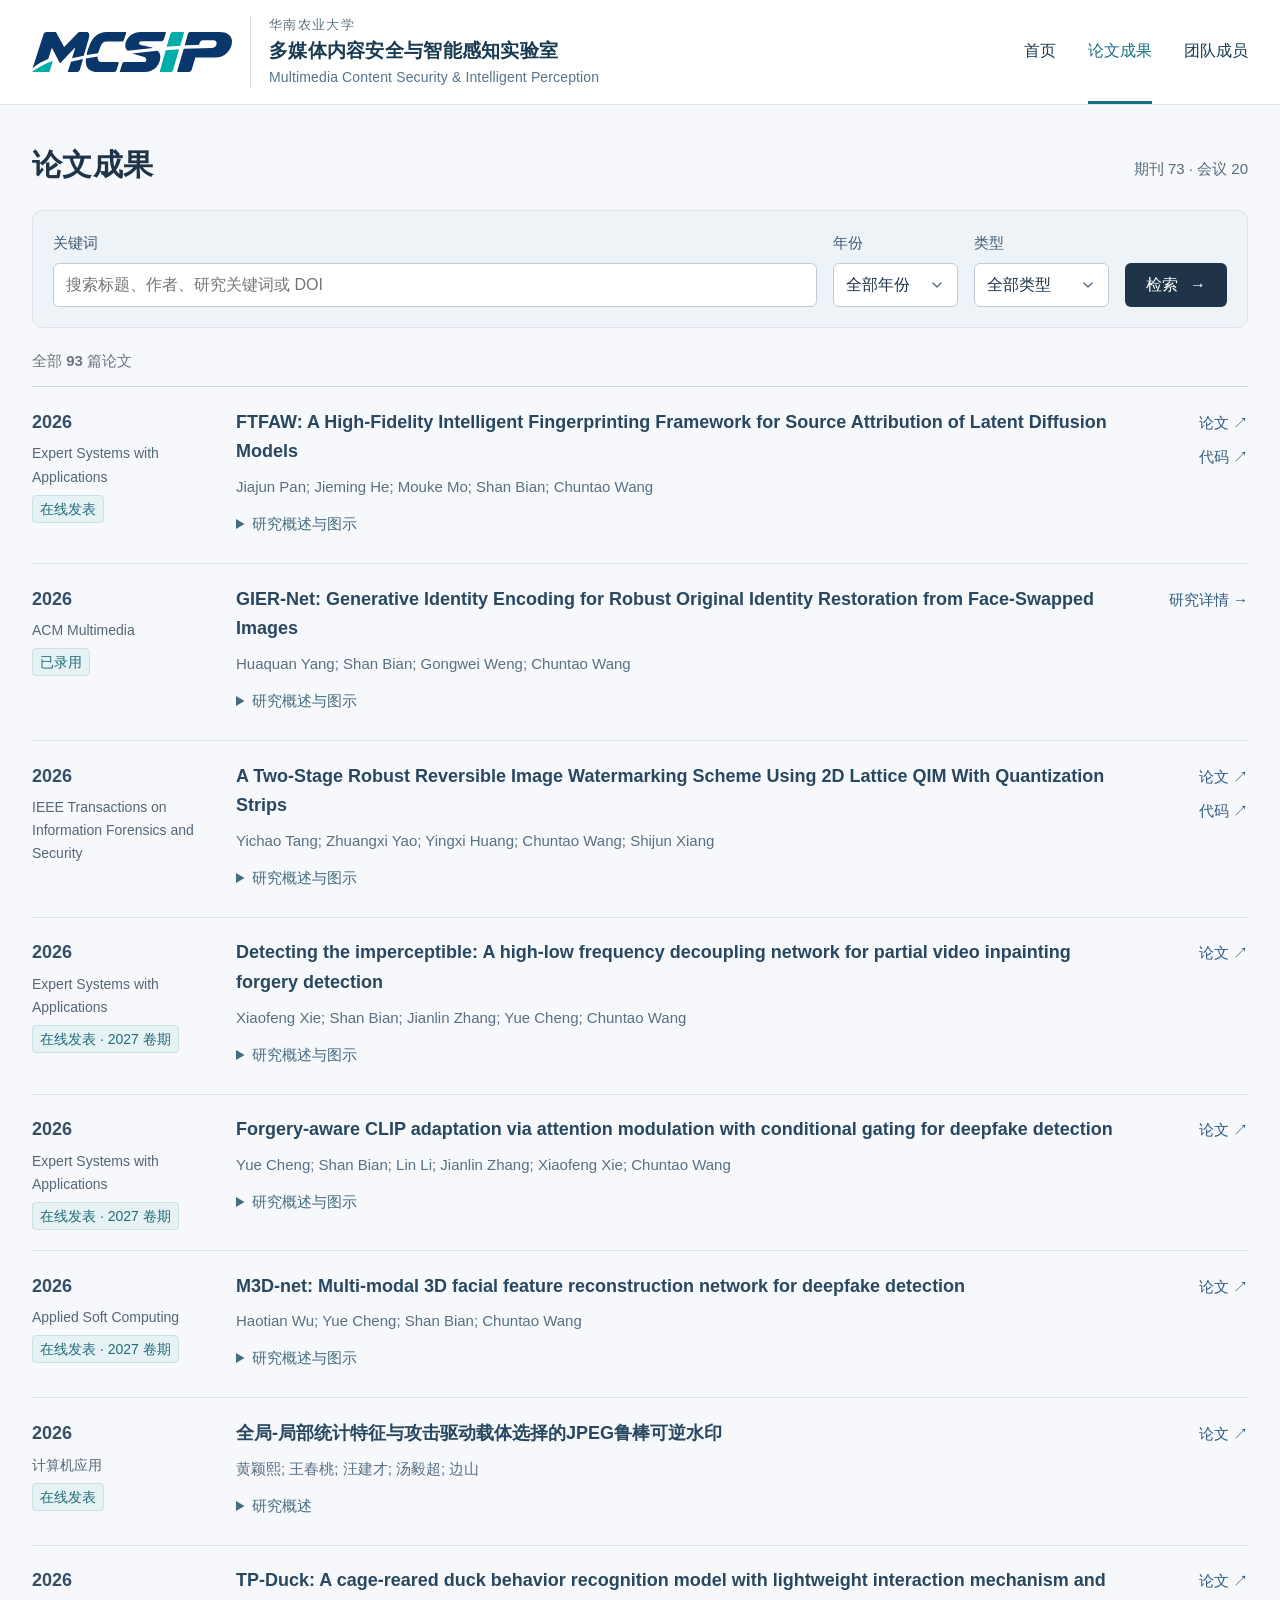
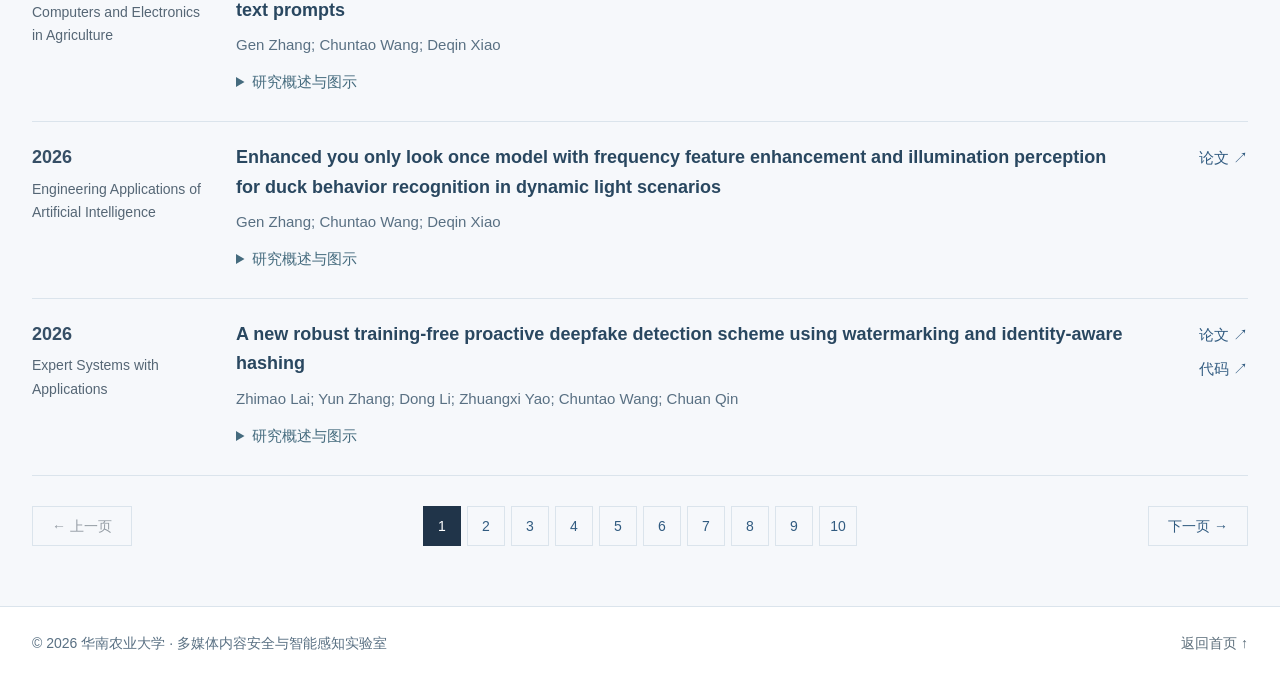
==== commit 9e3ad54d: "Reduce repeated profile and research copy, consolidate honor sources and hide empty publication type" ====
--- a/publications/index.html
+++ b/publications/index.html
@@ -12,7 +12,7 @@
   <link rel="apple-touch-icon" href="/static/images/brand/mcsip-apple-touch-icon.png">
   <link rel="stylesheet" href="/static/style.css?v=20261102e">
   <script src="/static/publications-static.js?v=20261105f" defer></script>
-  <link rel="stylesheet" href="/static/site-global.css?v=20261105mcsip">
+  <link rel="stylesheet" href="/static/site-global.css?v=20261105content">
 </head>
 <body id="top" class="">
   <a class="skip-link" href="#main-content">跳转至主要内容</a>
@@ -38,8 +38,8 @@
   </div>
 </header>
 <main class="publication-archive container" id="main-content">
-  <div class="archive-heading"><div><span class="eyebrow">PUBLICATIONS</span><h1>论文成果</h1></div><p>期刊 73 · 会议 20</p></div>
-  <form class="publication-search" method="get" action="/publications/" role="search" aria-label="检索全部论文"><div class="search-field"><label for="paper-query">关键词</label><input id="paper-query" name="q" type="search" value="" placeholder="搜索标题、作者、研究关键词或 DOI" maxlength="200"></div><div class="year-field"><label for="paper-year">年份</label><select id="paper-year" name="year"><option value="">全部年份</option><option value="2026">2026</option><option value="2025">2025</option><option value="2024">2024</option><option value="2023">2023</option><option value="2022">2022</option><option value="2021">2021</option><option value="2020">2020</option><option value="2019">2019</option><option value="2018">2018</option><option value="2017">2017</option><option value="2016">2016</option><option value="2015">2015</option><option value="2014">2014</option><option value="2013">2013</option><option value="2012">2012</option><option value="2011">2011</option><option value="2010">2010</option><option value="2009">2009</option><option value="2008">2008</option><option value="2007">2007</option><option value="2006">2006</option><option value="2005">2005</option></select></div><div class="kind-field"><label for="paper-kind">类型</label><select id="paper-kind" name="kind"><option value="">全部类型</option><option value="journal">期刊论文</option><option value="conference">会议论文</option><option value="preprint">预印本</option></select></div><button class="button primary" type="submit">检索 <span aria-hidden="true">→</span></button></form>
+  <div class="archive-heading"><div><h1>论文成果</h1></div><p>期刊 73 · 会议 20</p></div>
+  <form class="publication-search" method="get" action="/publications/" role="search" aria-label="检索全部论文"><div class="search-field"><label for="paper-query">关键词</label><input id="paper-query" name="q" type="search" value="" placeholder="搜索标题、作者、研究关键词或 DOI" maxlength="200"></div><div class="year-field"><label for="paper-year">年份</label><select id="paper-year" name="year"><option value="">全部年份</option><option value="2026">2026</option><option value="2025">2025</option><option value="2024">2024</option><option value="2023">2023</option><option value="2022">2022</option><option value="2021">2021</option><option value="2020">2020</option><option value="2019">2019</option><option value="2018">2018</option><option value="2017">2017</option><option value="2016">2016</option><option value="2015">2015</option><option value="2014">2014</option><option value="2013">2013</option><option value="2012">2012</option><option value="2011">2011</option><option value="2010">2010</option><option value="2009">2009</option><option value="2008">2008</option><option value="2007">2007</option><option value="2006">2006</option><option value="2005">2005</option></select></div><div class="kind-field"><label for="paper-kind">类型</label><select id="paper-kind" name="kind"><option value="">全部类型</option><option value="journal">期刊论文</option><option value="conference">会议论文</option></select></div><button class="button primary" type="submit">检索 <span aria-hidden="true">→</span></button></form>
   <div class="search-results-heading" role="status"><p>全部 <strong>93</strong> 篇论文</p></div>
   <div class="publication-list">
 <article class="publication-row" id="paper-reviewed-ftfaw-eswa-2026" data-published-from="2026-11-02">
--- a/static/site-global.css
+++ b/static/site-global.css
@@ -59,6 +59,7 @@
 .profile-copy > p { max-width: 52em; font-size: 17px; line-height: 1.8; }
 .profile-links { font-size: 16px; }
 .profile-honors h3 { font-size: 17px; }
+.profile-honors .honors-source { margin: 12px 0 0; color: var(--muted); font-size: 14px; line-height: 1.6; }
 .research-detail { width: min(1120px,calc(100% - 64px)); margin-block: 36px 48px; }
 .research-detail-venue { margin-bottom: 13px; color: #356780; font-size: 16px; }
 .research-detail h1 { max-width: 1050px; margin: 0 0 18px; color: #193a50; font-size: clamp(25px,2.5vw,37px); line-height: 1.4; }
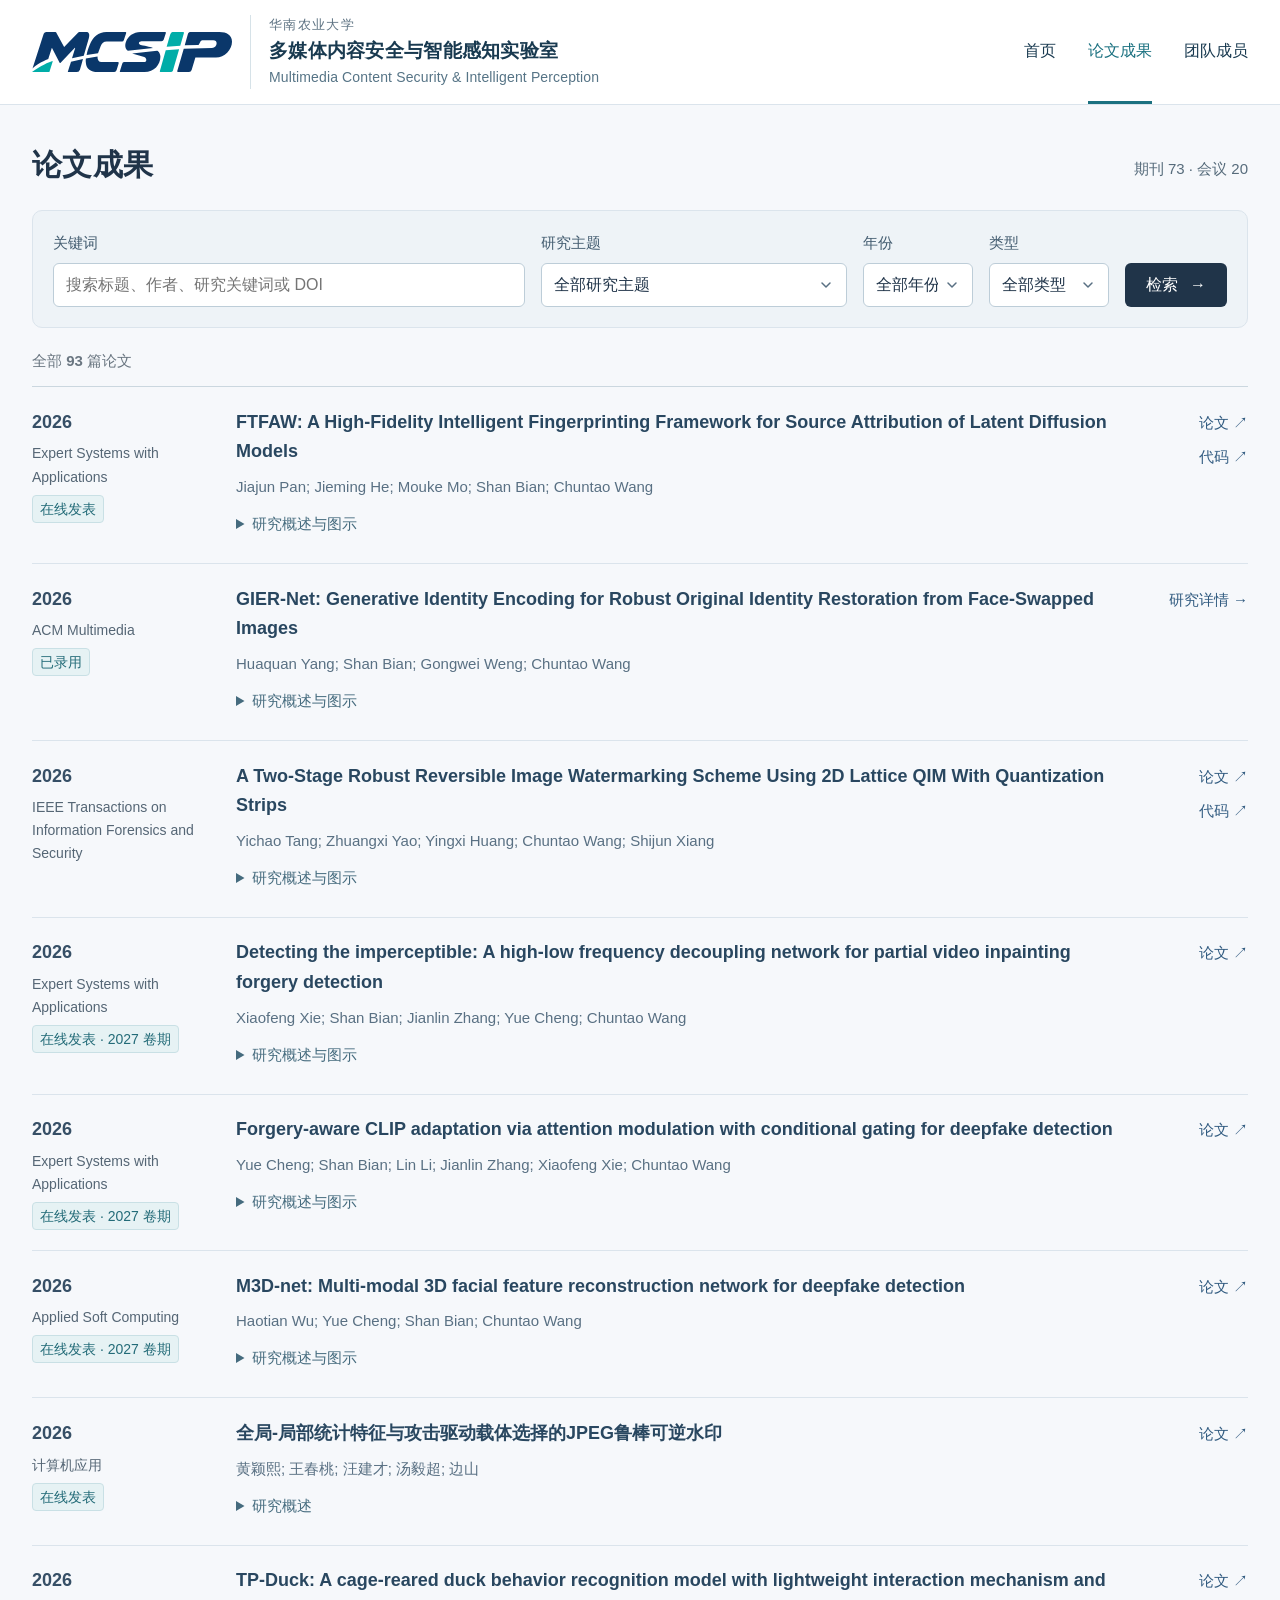
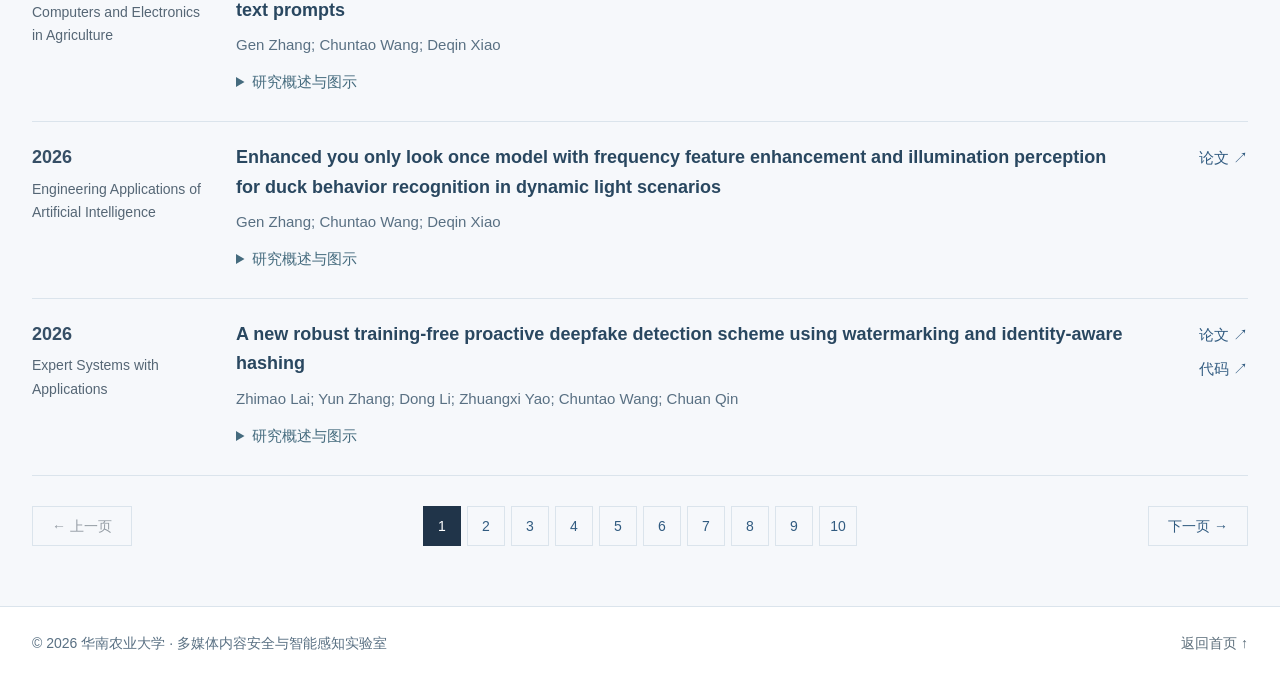
==== commit 09061762: "Improve research discovery, paper image viewing and responsive reading" ====
--- a/publications/index.html
+++ b/publications/index.html
@@ -11,8 +11,8 @@
   <link rel="icon" href="/static/images/brand/mcsip-icon-small.svg" type="image/svg+xml" sizes="any">
   <link rel="apple-touch-icon" href="/static/images/brand/mcsip-apple-touch-icon.png">
   <link rel="stylesheet" href="/static/style.css?v=20261102e">
-  <script src="/static/publications-static.js?v=20261105f" defer></script>
-  <link rel="stylesheet" href="/static/site-global.css?v=20261105content">
+  <script src="/static/publications-static.js?v=20261105topics" defer></script>
+  <link rel="stylesheet" href="/static/site-global.css?v=20261105topics">
 </head>
 <body id="top" class="">
   <a class="skip-link" href="#main-content">跳转至主要内容</a>
@@ -39,7 +39,13 @@
 </header>
 <main class="publication-archive container" id="main-content">
   <div class="archive-heading"><div><h1>论文成果</h1></div><p>期刊 73 · 会议 20</p></div>
-  <form class="publication-search" method="get" action="/publications/" role="search" aria-label="检索全部论文"><div class="search-field"><label for="paper-query">关键词</label><input id="paper-query" name="q" type="search" value="" placeholder="搜索标题、作者、研究关键词或 DOI" maxlength="200"></div><div class="year-field"><label for="paper-year">年份</label><select id="paper-year" name="year"><option value="">全部年份</option><option value="2026">2026</option><option value="2025">2025</option><option value="2024">2024</option><option value="2023">2023</option><option value="2022">2022</option><option value="2021">2021</option><option value="2020">2020</option><option value="2019">2019</option><option value="2018">2018</option><option value="2017">2017</option><option value="2016">2016</option><option value="2015">2015</option><option value="2014">2014</option><option value="2013">2013</option><option value="2012">2012</option><option value="2011">2011</option><option value="2010">2010</option><option value="2009">2009</option><option value="2008">2008</option><option value="2007">2007</option><option value="2006">2006</option><option value="2005">2005</option></select></div><div class="kind-field"><label for="paper-kind">类型</label><select id="paper-kind" name="kind"><option value="">全部类型</option><option value="journal">期刊论文</option><option value="conference">会议论文</option></select></div><button class="button primary" type="submit">检索 <span aria-hidden="true">→</span></button></form>
+  <form class="publication-search" method="get" action="/publications/" role="search" aria-label="检索全部论文">
+    <div class="search-field"><label for="paper-query">关键词</label><input id="paper-query" name="q" type="search" value="" placeholder="搜索标题、作者、研究关键词或 DOI" maxlength="200"></div>
+    <div class="topic-field"><label for="paper-topic">研究主题</label><select id="paper-topic" name="topic"><option value="">全部研究主题</option><optgroup label="多媒体内容安全"><option value="security">多媒体内容安全（全部）</option><option value="watermark">数字水印与信息隐藏</option><option value="forensics">多媒体取证与身份恢复</option><option value="encrypted-image">加密图像处理</option></optgroup><optgroup label="智能感知"><option value="perception">智能感知（全部）</option><option value="agri-vision">农业视觉识别与计数</option><option value="animal-behavior">养殖行为识别</option><option value="weight-estimation">非接触体重估计</option></optgroup><option value="methods">图像处理与学习方法</option></select></div>
+    <div class="year-field"><label for="paper-year">年份</label><select id="paper-year" name="year"><option value="">全部年份</option><option value="2026">2026</option><option value="2025">2025</option><option value="2024">2024</option><option value="2023">2023</option><option value="2022">2022</option><option value="2021">2021</option><option value="2020">2020</option><option value="2019">2019</option><option value="2018">2018</option><option value="2017">2017</option><option value="2016">2016</option><option value="2015">2015</option><option value="2014">2014</option><option value="2013">2013</option><option value="2012">2012</option><option value="2011">2011</option><option value="2010">2010</option><option value="2009">2009</option><option value="2008">2008</option><option value="2007">2007</option><option value="2006">2006</option><option value="2005">2005</option></select></div>
+    <div class="kind-field"><label for="paper-kind">类型</label><select id="paper-kind" name="kind"><option value="">全部类型</option><option value="journal">期刊论文</option><option value="conference">会议论文</option></select></div>
+    <button class="button primary" type="submit">检索 <span aria-hidden="true">→</span></button>
+  </form>
   <div class="search-results-heading" role="status"><p>全部 <strong>93</strong> 篇论文</p></div>
   <div class="publication-list">
 <article class="publication-row" id="paper-reviewed-ftfaw-eswa-2026" data-published-from="2026-11-02">
@@ -507,12 +513,28 @@
   <div class="publication-body"><h3>A Robust Multi-bit Image Watermarking Algorithm Based on HMM in Wavelet Domain</h3><p class="authors">Jiangqun Ni; Rongyue Zhang; Jiwu Huang; Chuntao Wang</p><details class="paper-abstract"><summary>研究概述</summary><p>该工作研究小波域中的鲁棒多比特图像水印，用向量HMM描述小波系数的统计相关性。方法结合人类视觉特性的自适应嵌入与基于模型的最大似然盲检测，在嵌入容量和图像失真之间进行设计。论文通过JPEG压缩、噪声及滤波等StirMark操作，评价统计建模对水印提取稳定性的作用。</p></details></div>
   <div class="publication-links"><a href="https://link.springer.com/chapter/10.1007/11551492_9" target="_blank" rel="noopener noreferrer" aria-label="阅读论文：A Robust Multi-bit Image Watermarking Algorithm Based on HMM in Wavelet Domain">论文 ↗</a></div>
 </article></div>
-  <script type="application/json" id="publication-search-data">[{"id": "reviewed-ftfaw-eswa-2026", "kind": "journal", "search": "FTFAW: A High-Fidelity Intelligent Fingerprinting Framework for Source Attribution of Latent Diffusion Models Jiajun Pan; Jieming He; Mouke Mo; Shan Bian; Chuntao Wang Expert Systems with Applications 10.1016/j.eswa.2026.134960 FTFAW \u00b7 \u6f5c\u5728\u6269\u6563\u6a21\u578b\u6765\u6e90\u5f52\u5c5e \u901a\u8fc7\u7528\u6237\u4e13\u5c5e\u7684\u89e3\u7801\u5668\u6743\u91cd\u8c03\u5236\u8ffd\u6eaf\u751f\u6210\u56fe\u50cf\u7684\u6a21\u578b\u6765\u6e90\uff0c\u5e76\u4ee5\u4e24\u9636\u6bb5\u5fae\u8c03\u548c\u81ea\u9002\u5e94\u635f\u5931\u52a0\u6743\u517c\u987e\u56fe\u50cf\u4fdd\u771f\u6027\u4e0e\u6307\u7eb9\u6062\u590d\u3002 \u8be5\u5de5\u4f5c\u9762\u5411\u6f5c\u5728\u6269\u6563\u6a21\u578b\u7684\u591a\u7528\u6237\u5206\u53d1\uff0c\u901a\u8fc7\u7528\u6237\u4e13\u5c5e\u7684\u89e3\u7801\u5668\u6743\u91cd\u8c03\u5236\uff0c\u4ece\u751f\u6210\u56fe\u50cf\u4e2d\u8ffd\u6eaf\u6388\u6743\u6a21\u578b\u5b9e\u4f8b\u3002\u65b9\u6cd5\u7ed3\u5408\u4e24\u9636\u6bb5\u5fae\u8c03\u3001\u81ea\u9002\u5e94\u635f\u5931\u52a0\u6743\u4e0e\u52a8\u6001\u540e\u5904\u7406\u8bad\u7ec3\uff0c\u534f\u8c03\u56fe\u50cf\u4fdd\u771f\u6027\u548c\u6307\u7eb9\u63d0\u53d6\u80fd\u529b\u3002\u5728 Stable Diffusion v1.4/v2.1 \u53ca\u4e0d\u540c\u6570\u636e\u96c6\u4e0a\u7684\u5b9e\u9a8c\u8bc4\u4f30\u4e86\u56fe\u50cf\u8d28\u91cf\u548c\u5e38\u89c1\u540e\u5904\u7406\u4e0b\u7684\u6062\u590d\u8868\u73b0\uff0c\u540c\u65f6\u6307\u51fa\u6269\u6563\u91cd\u6784\u4f1a\u660e\u663e\u524a\u5f31\u6307\u7eb9\u6062\u590d\u3002 \u591a\u5a92\u4f53\u5185\u5bb9\u5b89\u5168 \u6269\u6563\u6a21\u578b\u6765\u6e90\u5f52\u5c5e \u8fb9\u5c71 \u738b\u6625\u6843 FTFAW: A High-Fidelity Intelligent Fingerprinting Framework for Source Attribution of Latent Diffusion Models", "year": 2026}, {"id": "author-gier-net-acmmm-2026", "kind": "conference", "search": "GIER-Net: Generative Identity Encoding for Robust Original Identity Restoration from Face-Swapped Images Huaquan Yang; Shan Bian; Gongwei Weng; Chuntao Wang ACM Multimedia 10.1145/3767308.3835761 GIER-Net \u00b7 \u4eba\u8138\u4e3b\u52a8\u4fdd\u62a4\u4e0e\u8eab\u4efd\u6062\u590d \u5728\u56fe\u50cf\u53d1\u5e03\u524d\u4ee5\u53ef\u9006\u6f5c\u7a7a\u95f4\u7f16\u7801\u4fdd\u7559\u8eab\u4efd\u7ebf\u7d22\uff0c\u7ed3\u5408\u653b\u51fb\u611f\u77e5\u6821\u6b63\uff0c\u5728\u6362\u8138\u4e0e\u538b\u7f29\u540e\u91cd\u5efa\u5177\u6709\u539f\u59cb\u8eab\u4efd\u7279\u5f81\u7684\u4eba\u8138\u56fe\u50cf\u3002 \u8be5\u7814\u7a76\u9762\u5411\u4eba\u8138\u56fe\u50cf\u53d1\u5e03\u540e\u906d\u53d7\u6362\u8138\u4e0e\u4f20\u64ad\u9000\u5316\u7684\u573a\u666f\uff0c\u5728\u53d1\u5e03\u524d\u4fdd\u7559\u7528\u4e8e\u91cd\u5efa\u539f\u59cb\u8eab\u4efd\u7684\u4fdd\u62a4\u7ebf\u7d22\u3002\u65b9\u6cd5\u901a\u8fc7\u53ef\u9006\u751f\u6210\u6a21\u578b\u7684\u6f5c\u7a7a\u95f4\u8868\u793a\uff0c\u7ed3\u5408\u4eba\u8138\u533a\u57df\u5148\u9a8c\u5f15\u5bfc\u7684\u5197\u4f59\u8eab\u4efd\u7f16\u7801\u4e0e\u653b\u51fb\u611f\u77e5\u6821\u6b63\uff0c\u91cd\u5efa\u5177\u6709\u539f\u59cb\u8eab\u4efd\u7279\u5f81\u7684\u4eba\u8138\u56fe\u50cf\u3002\u5728 CelebA-HQ \u6570\u636e\u96c6\u3001\u4e09\u79cd\u6362\u8138\u65b9\u6cd5\u53ca JPEG \u4e0e\u6a21\u62df\u793e\u4ea4\u5e73\u53f0\u538b\u7f29\u5b9e\u9a8c\u4e2d\uff0c\u65b9\u6cd5\u6539\u5584\u4e86\u591a\u79cd\u6761\u4ef6\u4e0b\u7684\u6062\u590d\u8d28\u91cf\uff0c\u5e76\u8bc4\u4f30\u4e86\u4fdd\u62a4\u56fe\u50cf\u7684\u7edf\u8ba1\u53ef\u68c0\u6d4b\u6027\u3002 \u591a\u5a92\u4f53\u5185\u5bb9\u5b89\u5168 \u4eba\u8138\u4e3b\u52a8\u4fdd\u62a4 \u8fb9\u5c71 \u738b\u6625\u6843 GIER-Net: Generative Identity Encoding for Robust Original Identity Restoration from Face-Swapped Images", "year": 2026}, {"id": "verified-qs-qim-rrw-2026", "kind": "journal", "search": "A Two-Stage Robust Reversible Image Watermarking Scheme Using 2D Lattice QIM With Quantization Strips Yichao Tang; Zhuangxi Yao; Yingxi Huang; Chuntao Wang; Shijun Xiang IEEE Transactions on Information Forensics and Security 10.1109/TIFS.2026.3746868 \u4e8c\u7ef4\u683c\u70b9\u91cf\u5316\u7684\u9c81\u68d2\u53ef\u9006\u6c34\u5370 \u901a\u8fc7\u4e8c\u7ef4\u683c\u70b9\u91cf\u5316\u4e0e\u6761\u5e26\u5f0f\u89e3\u7801\u533a\u57df\u8bbe\u8ba1\uff0c\u63d0\u9ad8\u56fe\u50cf\u5904\u7406\u540e\u7684\u6c34\u5370\u63d0\u53d6\u7a33\u5b9a\u6027\uff0c\u540c\u65f6\u63a7\u5236\u5d4c\u5165\u5931\u771f\u5e76\u4fdd\u7559\u539f\u56fe\u6062\u590d\u80fd\u529b\u3002 \u8be5\u5de5\u4f5c\u7814\u7a76\u540c\u65f6\u8981\u6c42\u6c34\u5370\u9c81\u68d2\u63d0\u53d6\u4e0e\u539f\u56fe\u65e0\u635f\u6062\u590d\u7684\u56fe\u50cf\u7248\u6743\u4fdd\u62a4\u95ee\u9898\u3002\u65b9\u6cd5\u5728\u4e24\u9636\u6bb5\u9c81\u68d2\u53ef\u9006\u6c34\u5370\u6846\u67b6\u4e2d\u5f15\u5165\u4e8c\u7ef4\u683c\u70b9\u91cf\u5316\u548c\u6761\u5e26\u5f0f\u89e3\u7801\u533a\u57df\uff0c\u901a\u8fc7\u91cf\u5316\u4e0e\u89e3\u7801\u533a\u57df\u7684\u51e0\u4f55\u8bbe\u8ba1\u6269\u5927\u7a33\u5b9a\u8bd1\u7801\u8303\u56f4\u3002\u5176\u76ee\u6807\u662f\u5728\u56fe\u50cf\u53d1\u751f\u5904\u7406\u540e\u4ecd\u80fd\u63d0\u53d6\u6c34\u5370\uff0c\u540c\u65f6\u63a7\u5236\u5d4c\u5165\u5931\u771f\uff0c\u5e76\u4fdd\u7559\u65e0\u653b\u51fb\u6761\u4ef6\u4e0b\u6062\u590d\u539f\u59cb\u56fe\u50cf\u7684\u80fd\u529b\u3002 \u591a\u5a92\u4f53\u5185\u5bb9\u5b89\u5168 \u9c81\u68d2\u53ef\u9006\u6c34\u5370 \u6c64\u6bc5\u8d85 \u738b\u6625\u6843 A Two-Stage Robust Reversible Image Watermarking Scheme Using 2D Lattice QIM With Quantization Strips", "year": 2026}, {"id": "verified-high-low-frequency-video-inpainting-2027", "kind": "journal", "search": "Detecting the imperceptible: A high-low frequency decoupling network for partial video inpainting forgery detection Xiaofeng Xie; Shan Bian; Jianlin Zhang; Yue Cheng; Chuntao Wang Expert Systems with Applications 10.1016/j.eswa.2026.133490  \u9488\u5bf9\u6df1\u5ea6\u89c6\u9891\u4fee\u590d\u9020\u6210\u7684\u5c40\u90e8\u5e27\u4f2a\u9020\uff0c\u91c7\u7528\u9ad8\u4f4e\u9891\u89e3\u8026\u7f51\u7edc\u63d0\u53d6\u65f6\u7a7a\u7ebf\u7d22\uff0c\u5e76\u4ee5\u7279\u5f81\u589e\u5f3a\u3001\u878d\u5408\u4e0e\u5f62\u6001\u5206\u6790\u533a\u5206\u7be1\u6539\u5e27\u3002 \u8be5\u7814\u7a76\u5173\u6ce8\u6df1\u5ea6\u89c6\u9891\u4fee\u590d\u9020\u6210\u7684\u5c40\u90e8\u5e27\u4f2a\u9020\uff0c\u5176\u75d5\u8ff9\u53ef\u80fd\u88ab\u5468\u56f4\u672a\u4fee\u6539\u5e27\u7684\u65f6\u7a7a\u4fe1\u606f\u63a9\u76d6\u3002\u65b9\u6cd5\u91c7\u7528\u9ad8\u4f4e\u9891\u89e3\u8026\u7f51\u7edc\u63d0\u53d6\u65f6\u7a7a\u7279\u5f81\uff0c\u5e76\u901a\u8fc7\u7279\u5f81\u589e\u5f3a\u3001\u878d\u5408\u4e0e\u5f62\u6001\u5206\u6790\u533a\u5206\u88ab\u4fee\u6539\u5e27\u548c\u539f\u59cb\u5e27\u3002\u7814\u7a76\u5c06\u5c40\u90e8\u89c6\u9891\u4fee\u590d\u4f5c\u4e3a\u72ec\u7acb\u53d6\u8bc1\u95ee\u9898\uff0c\u5173\u6ce8\u7ec6\u5fae\u7f16\u8f91\u75d5\u8ff9\u5728\u89c6\u9891\u5e8f\u5217\u4e2d\u7684\u8bc6\u522b\u3002   \u8fb9\u5c71 \u738b\u6625\u6843 Detecting the imperceptible: A high-low frequency decoupling network for partial video inpainting forgery detection", "year": 2026}, {"id": "verified-forgery-aware-clip-2027", "kind": "journal", "search": "Forgery-aware CLIP adaptation via attention modulation with conditional gating for deepfake detection Yue Cheng; Shan Bian; Lin Li; Jianlin Zhang; Xiaofeng Xie; Chuntao Wang Expert Systems with Applications 10.1016/j.eswa.2026.134494  \u9488\u5bf9 CLIP \u8bed\u4e49\u7279\u5f81\u4e0e\u7ec6\u5fae\u53d6\u8bc1\u7ebf\u7d22\u7684\u5dee\u5f02\uff0c\u4f7f\u7528\u8f7b\u91cf\u9002\u914d\u5668\u8c03\u5236\u6ce8\u610f\u529b\uff0c\u5e76\u7ed3\u5408\u6761\u4ef6\u95e8\u63a7\u4e0e\u6587\u672c\u63d0\u793a\u5bf9\u6bd4\u7ea6\u675f\u5f00\u5c55\u8de8\u6570\u636e\u96c6\u6df1\u5ea6\u4f2a\u9020\u68c0\u6d4b\u3002 \u8be5\u7814\u7a76\u5229\u7528CLIP\u7684\u53ef\u8fc1\u79fb\u89c6\u89c9\u8868\u793a\u5f00\u5c55\u6df1\u5ea6\u4f2a\u9020\u68c0\u6d4b\uff0c\u5173\u6ce8\u901a\u7528\u8bed\u4e49\u7279\u5f81\u4e0e\u7ec6\u5fae\u53d6\u8bc1\u7ebf\u7d22\u4e4b\u95f4\u7684\u5dee\u5f02\u3002\u65b9\u6cd5\u4ee5\u8f7b\u91cf\u9002\u914d\u5668\u8c03\u5236\u6ce8\u610f\u529b\uff0c\u5e76\u7ed3\u5408\u6761\u4ef6\u95e8\u63a7\u548c\u6587\u672c\u63d0\u793a\u5bf9\u6bd4\u7ea6\u675f\uff0c\u4f7f\u6a21\u578b\u66f4\u5173\u6ce8\u4f2a\u9020\u76f8\u5173\u4fe1\u606f\u3002\u7814\u7a76\u76ee\u6807\u662f\u7f13\u89e3\u68c0\u6d4b\u5668\u5bf9\u7279\u5b9a\u6570\u636e\u96c6\u75d5\u8ff9\u7684\u4f9d\u8d56\uff0c\u6539\u5584\u8de8\u6570\u636e\u96c6\u548c\u672a\u89c1\u4f2a\u9020\u65b9\u5f0f\u4e0b\u7684\u68c0\u6d4b\u9002\u5e94\u6027\u3002   \u8fb9\u5c71 \u738b\u6625\u6843 Forgery-aware CLIP adaptation via attention modulation with conditional gating for deepfake detection", "year": 2026}, {"id": "verified-m3d-net-deepfake-preprint-2026", "kind": "journal", "search": "M3D-net: Multi-modal 3D facial feature reconstruction network for deepfake detection Haotian Wu; Yue Cheng; Shan Bian; Chuntao Wang Applied Soft Computing 10.1016/j.asoc.2026.116500  \u4eceRGB\u4eba\u8138\u91cd\u6784\u6df1\u5ea6\u4e0e\u53cd\u7167\u7387\u7279\u5f81\uff0c\u5e76\u878d\u5408\u591a\u6a21\u6001\u4fe1\u606f\u8fdb\u884c\u6df1\u5ea6\u4f2a\u9020\u68c0\u6d4b\u3002 M3D-Net\u4ece\u5355\u5e45RGB\u4eba\u8138\u56fe\u50cf\u91cd\u6784\u6df1\u5ea6\u4e0e\u53cd\u7167\u7387\u4fe1\u606f\uff0c\u4ee5\u4e09\u7ef4\u7a7a\u95f4\u7279\u5f81\u8865\u5145\u666e\u901a\u5916\u89c2\u7279\u5f81\u8fdb\u884c\u6df1\u5ea6\u4f2a\u9020\u68c0\u6d4b\u3002\u7f51\u7edc\u5305\u542b\u4e09\u7ef4\u91cd\u6784\u6d41\u548cRGB\u6d41\uff0c\u5e76\u5229\u7528\u9884\u878d\u5408\u6a21\u5757\u4e0e\u591a\u6a21\u6001\u7279\u5f81\u878d\u5408\u6a21\u5757\u5efa\u7acb\u4e0d\u540c\u7ebf\u7d22\u4e4b\u95f4\u7684\u8054\u7cfb\u3002\u8bba\u6587\u901a\u8fc7\u8de8\u6570\u636e\u96c6\u7b49\u5b9e\u9a8c\u8003\u5bdf\u8fd9\u79cd\u4e09\u7ef4\u51e0\u4f55\u4e0e\u4e8c\u7ef4\u7eb9\u7406\u4e92\u8865\u7684\u68c0\u6d4b\u7b56\u7565\u3002   \u738b\u6625\u6843 \u8fb9\u5c71 M3D-net: Multi-modal 3D facial feature reconstruction network for deepfake detection", "year": 2026}, {"id": "verified-jpeg-global-local-rrw-2026", "kind": "journal", "search": "\u5168\u5c40-\u5c40\u90e8\u7edf\u8ba1\u7279\u5f81\u4e0e\u653b\u51fb\u9a71\u52a8\u8f7d\u4f53\u9009\u62e9\u7684JPEG\u9c81\u68d2\u53ef\u9006\u6c34\u5370 \u9ec4\u9896\u7199; \u738b\u6625\u6843; \u6c6a\u5efa\u624d; \u6c64\u6bc5\u8d85; \u8fb9\u5c71 \u8ba1\u7b97\u673a\u5e94\u7528 10.11772/j.issn.1001-9081.2026091086  \u5728 JPEG \u91cf\u5316 DCT \u57df\u7ed3\u5408\u591a\u653b\u51fb\u8bc4\u5206\u4e0e\u8f7b\u91cf\u7f51\u7edc\u9009\u62e9\u8f7d\u4f53\uff0c\u518d\u878d\u5408\u5747\u503c\u4e0e\u4e2d\u503c\u7279\u5f81\u3001\u56db\u9891\u5e26\u8c03\u5236\u548c\u76f4\u65b9\u56fe\u5e73\u79fb\uff0c\u5b9e\u73b0\u9c81\u68d2\u5d4c\u5165\u53ca\u65e0\u653b\u51fb\u65f6\u7684\u7cbe\u786e\u6062\u590d\u3002 \u8be5\u5de5\u4f5c\u9762\u5411JPEG\u56fe\u50cf\u4e2d\u7684\u9c81\u68d2\u53ef\u9006\u6c34\u5370\uff0c\u5728\u91cf\u5316DCT\u57df\u5185\u540c\u65f6\u8003\u8651\u8f7d\u4f53\u7a33\u5b9a\u6027\u4e0e\u539f\u56fe\u6062\u590d\u3002\u65b9\u6cd5\u901a\u8fc7\u591a\u653b\u51fb\u8bc4\u5206\u548c\u8f7b\u91cf\u7f51\u7edc\u9009\u62e9\u5d4c\u5165\u8f7d\u4f53\uff0c\u5e76\u878d\u5408\u5747\u503c\u3001\u4e2d\u503c\u7b49\u5168\u5c40\u4e0e\u5c40\u90e8\u7edf\u8ba1\u7279\u5f81\u8fdb\u884c\u56db\u9891\u5e26\u8c03\u5236\u3002\u7ed3\u5408\u76f4\u65b9\u56fe\u5e73\u79fb\u4fdd\u5b58\u6062\u590d\u4fe1\u606f\uff0c\u4f7f\u6c34\u5370\u5728\u56fe\u50cf\u5904\u7406\u540e\u4ecd\u53ef\u63d0\u53d6\uff0c\u5e76\u652f\u6301\u65e0\u653b\u51fb\u6761\u4ef6\u4e0b\u7684\u539f\u56fe\u7cbe\u786e\u6062\u590d\u3002   \u738b\u6625\u6843 \u6c64\u6bc5\u8d85 \u8fb9\u5c71 \u5168\u5c40-\u5c40\u90e8\u7edf\u8ba1\u7279\u5f81\u4e0e\u653b\u51fb\u9a71\u52a8\u8f7d\u4f53\u9009\u62e9\u7684JPEG\u9c81\u68d2\u53ef\u9006\u6c34\u5370", "year": 2026}, {"id": "verified-tp-duck-text-prompts-2026", "kind": "journal", "search": "TP-Duck: A cage-reared duck behavior recognition model with lightweight interaction mechanism and text prompts Gen Zhang; Chuntao Wang; Deqin Xiao Computers and Electronics in Agriculture 10.1016/j.compag.2026.112083  \u5229\u7528\u8f7b\u91cf\u4ea4\u4e92\u673a\u5236\u63d0\u53d6\u884c\u4e3a\u7279\u5f81\uff0c\u518d\u5f15\u5165\u6587\u672c\u63d0\u793a\u8fdb\u884c\u8de8\u6a21\u6001\u6307\u5bfc\uff0c\u7f13\u89e3\u7b3c\u67b6\u906e\u6321\u4e0e\u76f8\u4f3c\u59ff\u6001\u9020\u6210\u7684\u7b3c\u517b\u9e2d\u884c\u4e3a\u6df7\u6dc6\u3002 \u7b3c\u517b\u9e2d\u7684\u4e0d\u540c\u884c\u4e3a\u53ef\u80fd\u5177\u6709\u76f8\u4f3c\u59ff\u6001\uff0c\u7b3c\u67b6\u5e72\u6270\u53c8\u4f7f\u5c40\u90e8\u52a8\u4f5c\u7ebf\u7d22\u66f4\u96be\u8fa8\u8ba4\u3002TP-Duck\u4ee5\u8f7b\u91cf\u90e8\u5206\u661f\u578b\u8fd0\u7b97\u6a21\u5757\u63d0\u53d6\u7ec6\u7c92\u5ea6\u89c6\u89c9\u7279\u5f81\uff0c\u5e76\u5f15\u5165\u884c\u4e3a\u8bed\u4e49\u5411\u91cf\u4e0e\u53ef\u5b66\u4e60\u6587\u672c\u63d0\u793a\uff0c\u5bf9\u89c6\u89c9\u7279\u5f81\u8fdb\u884c\u8de8\u6a21\u6001\u8c03\u5236\u3002\u7814\u7a76\u5728\u81ea\u5efa\u884c\u4e3a\u6570\u636e\u4e0a\u8bc4\u4ef7\u8bc6\u522b\u7cbe\u5ea6\u548c\u6a21\u578b\u590d\u6742\u5ea6\uff0c\u63a2\u7d22\u9002\u5408\u517b\u6b96\u573a\u666f\u7684\u8f7b\u91cf\u89c6\u89c9\u8bed\u8a00\u611f\u77e5\u65b9\u6cd5\u3002   \u738b\u6625\u6843 TP-Duck: A cage-reared duck behavior recognition model with lightweight interaction mechanism and text prompts", "year": 2026}, {"id": "verified-fiy4dbr-dynamic-light-duck-2026", "kind": "journal", "search": "Enhanced you only look once model with frequency feature enhancement and illumination perception for duck behavior recognition in dynamic light scenarios Gen Zhang; Chuntao Wang; Deqin Xiao Engineering Applications of Artificial Intelligence 10.1016/j.engappai.2025.112889  \u6539\u8fdb YOLOv11s\uff0c\u901a\u8fc7\u9891\u7387\u7279\u5f81\u589e\u5f3a\u4fdd\u7559\u6697\u5149\u4e0b\u7684\u8fb9\u7f18\u4e0e\u7eb9\u7406\uff0c\u5e76\u4ee5\u5149\u7167\u611f\u77e5\u673a\u5236\u9002\u5e94\u663c\u591c\u4eae\u5ea6\u53d8\u5316\uff0c\u5f00\u5c55\u52a8\u6001\u5149\u7167\u573a\u666f\u4e2d\u7684\u9e2d\u884c\u4e3a\u8bc6\u522b\u3002 \u8be5\u7814\u7a76\u9762\u5411\u517b\u6b96\u573a\u663c\u591c\u548c\u52a8\u6001\u5149\u7167\u53d8\u5316\u4e0b\u7684\u9e2d\u884c\u4e3a\u8bc6\u522b\uff0c\u5173\u6ce8\u6697\u5149\u5bfc\u81f4\u8fb9\u7f18\u3001\u7eb9\u7406\u53ca\u52a8\u4f5c\u7279\u5f81\u51cf\u5f31\u7684\u95ee\u9898\u3002\u65b9\u6cd5\u4ee5YOLOv11s\u4e3a\u57fa\u7840\uff0c\u901a\u8fc7\u9891\u7387\u7279\u5f81\u589e\u5f3a\u4fdd\u7559\u5224\u522b\u7ebf\u7d22\uff0c\u5e76\u5f15\u5165\u5149\u7167\u611f\u77e5\u673a\u5236\u8c03\u6574\u7279\u5f81\u8868\u8fbe\u3002\u7814\u7a76\u76ee\u6807\u662f\u5728\u4e0d\u540c\u4eae\u5ea6\u6761\u4ef6\u4e0b\u7a33\u5b9a\u8fa8\u8ba4\u9e2d\u7684\u884c\u4e3a\uff0c\u51cf\u5c11\u4ec5\u4f9d\u8d56\u5355\u4e00\u5149\u7167\u73af\u5883\u8bad\u7ec3\u5e26\u6765\u7684\u9002\u5e94\u6027\u9650\u5236\u3002   \u738b\u6625\u6843 Enhanced you only look once model with frequency feature enhancement and illumination perception for duck behavior recognition in dynamic light scenarios", "year": 2026}, {"id": "verified-tfpdd-proactive-deepfake-2026", "kind": "journal", "search": "A new robust training-free proactive deepfake detection scheme using watermarking and identity-aware hashing Zhimao Lai; Yun Zhang; Dong Li; Zhuangxi Yao; Chuntao Wang; Chuan Qin Expert Systems with Applications 10.1016/j.eswa.2026.131126  \u5c06\u5e26\u72b6\u4ea4\u7ec7\u91cf\u5316\u7d22\u5f15\u8c03\u5236\u3001\u6c34\u5370\u76f2\u540c\u6b65\u4e0e\u8eab\u4efd\u611f\u77e5\u54c8\u5e0c\u7ed3\u5408\uff0c\u5b9e\u73b0\u65e0\u9700\u8bad\u7ec3\u7684\u4e3b\u52a8\u6df1\u5ea6\u4f2a\u9020\u68c0\u6d4b\uff0c\u7f13\u89e3\u5e38\u89c1\u5904\u7406\u5931\u771f\u4e0e\u4eba\u8138\u6846\u9519\u4f4d\u9020\u6210\u7684\u8bc6\u522b\u56f0\u96be\u3002 \u8be5\u5de5\u4f5c\u91c7\u7528\u4e3b\u52a8\u53d6\u8bc1\u601d\u8def\uff0c\u5728\u56fe\u50cf\u4e2d\u9884\u5148\u5d4c\u5165\u4e0e\u4eba\u8138\u8eab\u4efd\u76f8\u5173\u7684\u6c34\u5370\uff0c\u4ee5\u68c0\u9a8c\u540e\u7eed\u6df1\u5ea6\u4f2a\u9020\u64cd\u4f5c\u3002\u65b9\u6cd5\u7ed3\u5408\u5e26\u72b6\u4ea4\u7ec7\u91cf\u5316\u7d22\u5f15\u8c03\u5236\u3001\u8eab\u4efd\u611f\u77e5\u54c8\u5e0c\u548c\u76f2\u540c\u6b65\u673a\u5236\uff0c\u5206\u522b\u5e94\u5bf9\u5e38\u89c1\u5904\u7406\u5931\u771f\u3001\u8eab\u4efd\u53d8\u5316\u4e0e\u4eba\u8138\u6846\u9519\u4f4d\u3002\u6574\u4e2a\u65b9\u6848\u65e0\u9700\u8bad\u7ec3\u6df1\u5ea6\u6c34\u5370\u7f51\u7edc\uff0c\u5e76\u901a\u8fc7\u5931\u771f\u53ca\u6df1\u4f2a\u64cd\u4f5c\u5b9e\u9a8c\u68c0\u9a8c\u68c0\u6d4b\u80fd\u529b\u3002   \u738b\u6625\u6843 A new robust training-free proactive deepfake detection scheme using watermarking and identity-aware hashing", "year": 2026}, {"id": "42", "kind": "journal", "search": "A Novel Robust Reversible Watermarking Scheme Using Fractional-Order Polar Complex Exponential Transform Yichao Tang; Shuai Wang; Ruowei Han; Chuntao Wang IEEE Transactions on Multimedia 10.1109/TMM.2025.3623522  \u5229\u7528\u5206\u6570\u9636\u6781\u590d\u6307\u6570\u53d8\u6362\u4e0e\u4f18\u5316\u91cf\u5316\u7d22\u5f15\u8c03\u5236\uff0c\u6784\u5efa\u517c\u987e\u51e0\u4f55\u653b\u51fb\u548c\u5e38\u89c4\u5904\u7406\u7684\u9c81\u68d2\u53ef\u9006\u6c34\u5370\u3002 \u9488\u5bf9\u9c81\u68d2\u53ef\u9006\u6c34\u5370\u96be\u4ee5\u540c\u65f6\u62b5\u6297\u5e38\u89c4\u4fe1\u53f7\u5904\u7406\u548c\u51e0\u4f55\u53d8\u6362\u7684\u95ee\u9898\uff0c\u63d0\u51fa\u7ed3\u5408\u5206\u6570\u9636\u6781\u590d\u6307\u6570\u53d8\u6362\u4e0e\u4f18\u5316\u91cf\u5316\u7d22\u5f15\u8c03\u5236\u7684\u65b9\u6cd5\u3002\u901a\u8fc7\u91cd\u5efa\u8bef\u5dee\u9009\u62e9\u53d8\u6362\u53c2\u6570\uff0c\u5e76\u6839\u636e\u653b\u51fb\u6a21\u62df\u4e2d\u7684\u7a33\u5b9a\u6027\u9009\u62e9\u77e9\u5dee\u4f5c\u4e3a\u6c34\u5370\u8f7d\u4f53\uff1b\u5d4c\u5165\u5931\u771f\u4e0e\u5b8c\u6574\u6027\u54c8\u5e0c\u5219\u4f5c\u4e3a\u8f85\u52a9\u4fe1\u606f\u53ef\u9006\u5d4c\u5165\u3002\u63a5\u6536\u7aef\u5728\u65e0\u653b\u51fb\u65f6\u6062\u590d\u539f\u56fe\u4e0e\u6c34\u5370\uff0c\u5728\u53d7\u5230\u653b\u51fb\u65f6\u63d0\u53d6\u6c34\u5370\uff0c\u6a21\u62df\u5b9e\u9a8c\u68c0\u9a8c\u4e86\u5176\u5728\u76f8\u540c\u5bb9\u91cf\u548c\u56fe\u50cf\u8d28\u91cf\u6761\u4ef6\u4e0b\u7684\u9c81\u68d2\u6027\u3002   \u738b\u6625\u6843 \u6c64\u6bc5\u8d85 A Novel Robust Reversible Watermarking Scheme Using Fractional-Order Polar Complex Exponential Transform", "year": 2026}, {"id": "40", "kind": "conference", "search": "GenPTW: Latent Image Watermarking for Provenance Tracing and Tamper Localization Zhenliang Gan; Chunya Liu; Yichao Tang; Binghao Wang; Shiwen Cui; Weiqiang Wang; Xinpeng Zhang AAAI 10.1609/aaai.v40i5.37412 GenPTW \u00b7 \u751f\u6210\u56fe\u50cf\u6eaf\u6e90\u4e0e\u7be1\u6539\u5b9a\u4f4d \u5728\u751f\u6210\u6a21\u578b\u6f5c\u7a7a\u95f4\u878d\u5408\u6c34\u5370\uff0c\u901a\u8fc7\u8054\u5408\u63d0\u53d6\u4e0e\u5b9a\u4f4d\uff0c\u540c\u65f6\u9a8c\u8bc1\u751f\u6210\u56fe\u50cf\u6765\u6e90\u5e76\u5b9a\u4f4d\u540e\u7eed\u7f16\u8f91\u533a\u57df\u3002 \u9488\u5bf9\u751f\u6210\u56fe\u50cf\u6c34\u5370\u96be\u4ee5\u540c\u65f6\u5b8c\u6210\u6765\u6e90\u8ffd\u8e2a\u548c\u7be1\u6539\u5b9a\u4f4d\u3001\u4e14\u5e38\u53d7\u751f\u6210\u6a21\u578b\u7c7b\u578b\u9650\u5236\u7684\u95ee\u9898\uff0c\u63d0\u51fa\u6f5c\u7a7a\u95f4\u6c34\u5370\u6846\u67b6GenPTW\u3002\u65b9\u6cd5\u7ed3\u5408\u4e0e\u6f5c\u8bed\u4e49\u5bf9\u9f50\u7684\u4ea4\u53c9\u6ce8\u610f\u529b\u878d\u5408\u548c\u63d0\u4f9b\u4f4d\u7f6e\u7ebf\u7d22\u7684\u7a7a\u95f4\u878d\u5408\uff0c\u518d\u4ee5\u6c34\u5370\u7279\u5f81\u548c\u9ad8\u9891\u7279\u5f81\u8054\u5408\u63d0\u53d6\u6765\u6e90\u4fe1\u606f\u4e0e\u7f16\u8f91\u533a\u57df\u3002\u8be5\u6846\u67b6\u652f\u6301\u751f\u6210\u4e2d\u4e0e\u751f\u6210\u540e\u7684\u5d4c\u5165\uff0c\u53ef\u7528\u4e8e\u6f5c\u6269\u6563\u6a21\u578b\u548c\u89c6\u89c9\u81ea\u56de\u5f52\u6a21\u578b\uff1b\u5b9e\u9a8c\u8bc4\u4f30\u4e86\u89c6\u89c9\u8d28\u91cf\u53ca\u591a\u79cd\u751f\u6210\u5185\u5bb9\u7f16\u8f91\u4e0b\u7684\u9c81\u68d2\u6027\u3002   \u6c64\u6bc5\u8d85 GenPTW: Latent Image Watermarking for Provenance Tracing and Tamper Localization", "year": 2026}, {"id": "39", "kind": "conference", "search": "DNLMark: Dual Noise Layer-Based Robust Watermarking Against Image Editing Yichao Tang; Mingyang Li; Xinting Wu; Sheng Li; Zhenxing Qian; Xinpeng Zhang IEEE ICASSP   \u901a\u8fc7\u53cc\u566a\u58f0\u5c42\u6a21\u62df\u56fe\u50cf\u7f16\u8f91\u8fc7\u7a0b\uff0c\u63d0\u9ad8\u6c34\u5370\u9762\u5bf9\u7f16\u8f91\u64cd\u4f5c\u65f6\u7684\u9c81\u68d2\u6027\u3002 DNLMark\u7814\u7a76\u56fe\u50cf\u7f16\u8f91\u540e\u6c34\u5370\u4fe1\u606f\u96be\u4ee5\u7a33\u5b9a\u6062\u590d\u7684\u95ee\u9898\u3002\u65b9\u6cd5\u5728\u6c34\u5370\u7f51\u7edc\u8bad\u7ec3\u4e2d\u91c7\u7528\u53cc\u566a\u58f0\u5c42\uff0c\u5c06\u5e38\u89c4\u56fe\u50cf\u5931\u771f\u548c\u6a21\u62df\u7684\u751f\u6210\u5f0f\u7f16\u8f91\u5e72\u6270\u7eb3\u5165\u8bad\u7ec3\u6d41\u7a0b\u3002\u7814\u7a76\u5173\u6ce8\u5728\u4fdd\u7559\u56fe\u50cf\u89c6\u89c9\u8d28\u91cf\u7684\u6761\u4ef6\u4e0b\uff0c\u63d0\u9ad8\u6c34\u5370\u5d4c\u5165\u4e0e\u63d0\u53d6\u9762\u5bf9\u4e0d\u540c\u7f16\u8f91\u64cd\u4f5c\u65f6\u7684\u9002\u5e94\u6027\u3002   \u6c64\u6bc5\u8d85 DNLMark: Dual Noise Layer-Based Robust Watermarking Against Image Editing", "year": 2026}, {"id": "17", "kind": "journal", "search": "Detection of transcoding from HEVC to VVC based on CU types and Motion Vector Map Jiajian Lin; Jianlin Zhang; Shan Bian; Chuntao Wang Applied Intelligence 10.1007/s10489-026-07134-z  \u5229\u7528\u7f16\u7801\u5355\u5143\u7c7b\u578b\u548c\u8fd0\u52a8\u77e2\u91cf\u56fe\u68c0\u6d4b\u4ece HEVC \u5230 VVC \u7684\u8f6c\u7801\u75d5\u8ff9\u3002 \u8be5\u7814\u7a76\u9762\u5411HEVC\u89c6\u9891\u8f6c\u7801\u4e3aVVC\u540e\u4ea7\u751f\u7684\u7f16\u7801\u5386\u53f2\u9274\u522b\u95ee\u9898\u3002\u65b9\u6cd5\u7edf\u8ba1\u5e27\u5185\u4e0e\u5e27\u95f4\u7f16\u7801\u5355\u5143\u7684\u5212\u5206\u7c7b\u578b\uff0c\u5e76\u6784\u9020\u8fd0\u52a8\u77e2\u91cf\u56fe\u7279\u5f81\uff0c\u5c06\u4e24\u7c7b\u7ebf\u7d22\u7ec4\u5408\u540e\u4ea4\u7531\u652f\u6301\u5411\u91cf\u673a\u5206\u7c7b\u3002\u8bba\u6587\u5728\u4e0d\u540c\u5206\u8fa8\u7387\u3001\u7801\u7387\u548c\u7f16\u7801\u914d\u7f6e\u4e0b\u8bc4\u4f30\u68c0\u6d4b\u8868\u73b0\uff0c\u4ee5\u5206\u6790\u65b0\u7f16\u7801\u6807\u51c6\u4e2d\u7684\u8f6c\u7801\u75d5\u8ff9\u3002   \u8fb9\u5c71 \u738b\u6625\u6843 Detection of transcoding from HEVC to VVC based on CU types and Motion Vector Map", "year": 2026}, {"id": "verified-wang-10-1016-j-atech-2025-101414", "kind": "journal", "search": "CD-ViT-YOLO: A lightweight Hybrid ViT-YOLO model for caged duck behaviour recognition under varying lighting conditions Yujin Gong; Gen Zhang; Chuntao Wang; Deqin Xiao Smart Agricultural Technology 10.1016/j.atech.2025.101414  \u878d\u5408\u8f7b\u91cf\u5316\u89c6\u89c9Transformer\u4e0eYOLO\uff0c\u5728\u591a\u53d8\u5149\u7167\u4e0b\u8bc6\u522b\u7b3c\u517b\u9e2d\u884c\u4e3a\u3002 \u9488\u5bf9\u7b3c\u517b\u9e2d\u884c\u4e3a\u8bc6\u522b\u4e2d\u7684\u5149\u7167\u53d8\u5316\u3001\u5bc6\u96c6\u906e\u6321\u53ca\u6a21\u578b\u8ba1\u7b97\u5f00\u9500\uff0c\u63d0\u51fa\u8f7b\u91cf\u5316ViT\u4e0eYOLO\u6df7\u5408\u6a21\u578bCD-ViT-YOLO\u3002\u65b9\u6cd5\u4ee5YOLOv5s\u4e3a\u57fa\u7840\uff0c\u5f15\u5165\u52a8\u6001\u91cd\u53c2\u6570\u5316\u589e\u5f3a\u6a21\u5757\u3001\u53ef\u53d8\u5f62\u5377\u79ef\u4e0eRepConv\uff0c\u5e76\u91c7\u7528\u5206\u9636\u6bb5\u914d\u7f6e\u7684EfficientViT\u4e3b\u5e72\u548c\u96be\u5ea6\u611f\u77e5\u68c0\u6d4b\u5934\u3002\u5728\u81ea\u5efaDuckBehaviour\u6570\u636e\u96c6\u4e0a\u7684\u5b9e\u9a8c\u663e\u793a\uff0c\u8be5\u6a21\u578b\u5728\u51cf\u5c11\u53c2\u6570\u4e0e\u8ba1\u7b97\u91cf\u7684\u540c\u65f6\uff0c\u63d0\u9ad8\u4e86\u76f8\u5bf9\u4e8eYOLOv5s\u7684\u68c0\u6d4b\u6307\u6807\u3002   \u738b\u6625\u6843 CD-ViT-YOLO: A lightweight Hybrid ViT-YOLO model for caged duck behaviour recognition under varying lighting conditions", "year": 2025}, {"id": "verified-rgbd-duck-weight-estimation-2025", "kind": "journal", "search": "Two-Stream Bidirectional Interaction Network Based on RGB-D Images for Duck Weight Estimation Diqi Zhu; Shan Bian; Xiaofeng Xie; Chuntao Wang; Deqin Xiao Animals 10.3390/ani15071062 RGB-D \u9e2d\u4f53\u91cd\u4f30\u8ba1 \u9762\u5411\u9e2d\u4f53\u91cd\u7684\u975e\u63a5\u89e6\u4f30\u8ba1\uff0c\u901a\u8fc7\u53cc\u6d41\u53cc\u5411\u4ea4\u4e92\u7f51\u7edc\u878d\u5408\u5f69\u8272\u56fe\u50cf\u4e0e\u6df1\u5ea6\u4fe1\u606f\u3002 \u4e3a\u51cf\u5c11\u4eba\u5de5\u63a5\u89e6\u5f0f\u79f0\u91cd\uff0c\u7814\u7a76\u5229\u7528RGB-D\u56fe\u50cf\u4f30\u8ba1\u9e2d\u4f53\u91cd\u7684\u53cc\u6d41\u53cc\u5411\u4ea4\u4e92\u7f51\u7edc\u3002\u7f16\u7801\u5668\u5206\u522b\u63d0\u53d6\u5916\u89c2\u7eb9\u7406\u548c\u6df1\u5ea6\u7ed3\u6784\u4fe1\u606f\uff0c\u901a\u8fc7\u8de8\u6a21\u6001\u4e92\u8865\u6a21\u5757\u8fdb\u884c\u4ea4\u4e92\uff0c\u518d\u878d\u5408\u591a\u5c3a\u5ea6\u7279\u5f81\u5b8c\u6210\u4f53\u91cd\u56de\u5f52\u3002\u7814\u7a76\u6784\u5efa\u4e86\u5305\u542b2865\u5bf9\u4fef\u89c6RGB-D\u56fe\u50cf\u7684\u6570\u636e\u96c6\uff0c\u6bd4\u8f83\u5b9e\u9a8c\u5728\u8be5\u6570\u636e\u96c6\u4e0a\u9a8c\u8bc1\u4e86\u591a\u6a21\u6001\u878d\u5408\u76f8\u5bf9\u4e8e\u5bf9\u6bd4\u65b9\u6cd5\u7684\u4f30\u8ba1\u6548\u679c\u3002 \u667a\u80fd\u611f\u77e5 RGB-D \u4f53\u91cd\u4f30\u8ba1 \u8fb9\u5c71 \u738b\u6625\u6843 Two-Stream Bidirectional Interaction Network Based on RGB-D Images for Duck Weight Estimation", "year": 2025}, {"id": "verified-proactive-watermarking-forensics-review-2025", "kind": "journal", "search": "Enhancing Deepfake Detection: Proactive Forensics Techniques Using Digital Watermarking Zhimao Lai; Saad Arif; Cong Feng; Guangjun Liao; Chuntao Wang Computers, Materials \u0026 Continua 10.32604/cmc.2024.059370  \u7efc\u8ff0\u6df1\u5ea6\u4f2a\u9020\u68c0\u6d4b\u7531\u88ab\u52a8\u53d6\u8bc1\u8f6c\u5411\u4e3b\u52a8\u6570\u5b57\u6c34\u5370\u9632\u4f2a\u7684\u7814\u7a76\u8fdb\u5c55\uff0c\u8ba8\u8bba\u6765\u6e90\u8ffd\u8e2a\u3001\u9c81\u68d2\u6027\u3001\u672a\u77e5\u64cd\u7eb5\u4e0e\u5b9e\u9645\u90e8\u7f72\u4e2d\u7684\u95ee\u9898\u3002 \u8fd9\u7bc7\u7efc\u8ff0\u68b3\u7406\u6df1\u5ea6\u4f2a\u9020\u9632\u5fa1\u4ece\u88ab\u52a8\u68c0\u6d4b\u5411\u4e3b\u52a8\u6c34\u5370\u53d6\u8bc1\u7684\u53d1\u5c55\uff0c\u6bd4\u8f83\u4e24\u7c7b\u65b9\u6cd5\u9762\u5bf9\u672a\u77e5\u7f16\u8f91\u548c\u53cd\u53d6\u8bc1\u64cd\u4f5c\u65f6\u7684\u7279\u70b9\u3002\u6587\u7ae0\u6309\u6c34\u5370\u7684\u5d4c\u5165\u3001\u9a8c\u8bc1\u3001\u8ffd\u6eaf\u53ca\u6297\u7be1\u6539\u4f5c\u7528\uff0c\u5bf9\u5df2\u6709\u4e3b\u52a8\u53d6\u8bc1\u6280\u672f\u8fdb\u884c\u5206\u7c7b\u548c\u5206\u6790\u3002\u8fdb\u4e00\u6b65\u8ba8\u8bba\u8bc4\u4f30\u6807\u51c6\u4e0d\u7edf\u4e00\u3001\u9c81\u68d2\u6027\u4e0e\u590d\u73b0\u6027\u7b49\u95ee\u9898\uff0c\u5e76\u63d0\u51fa\u8de8\u57df\u548c\u81ea\u9002\u5e94\u6c34\u5370\u7b49\u7814\u7a76\u65b9\u5411\u3002   \u738b\u6625\u6843 Enhancing Deepfake Detection: Proactive Forensics Techniques Using Digital Watermarking", "year": 2025}, {"id": "41", "kind": "conference", "search": "SLMark: Robust Watermarking Against Image Editing via Simulation-Based Noise Layer and Low-Frequency Embedding Mingyang Li; Yichao Tang; Yuliang Xue; Sheng Li; Zhenxing Qian; Xinpeng Zhang; Ji He; Hongda Li CRESS   \u7ed3\u5408\u57fa\u4e8e\u6a21\u62df\u7684\u566a\u58f0\u5c42\u4e0e\u4f4e\u9891\u5d4c\u5165\uff0c\u63d0\u9ad8\u6c34\u5370\u62b5\u6297\u56fe\u50cf\u7f16\u8f91\u7684\u80fd\u529b\u3002 SLMark\u5173\u6ce8\u56fe\u50cf\u7ecf\u7f16\u8f91\u540e\uff0c\u5d4c\u5165\u6c34\u5370\u968f\u56fe\u50cf\u5185\u5bb9\u53d8\u5316\u800c\u4e22\u5931\u7684\u95ee\u9898\u3002\u65b9\u6cd5\u5c06\u57fa\u4e8e\u6a21\u62df\u7684\u566a\u58f0\u5c42\u4e0e\u4f4e\u9891\u5d4c\u5165\u76f8\u7ed3\u5408\uff0c\u5728\u8bad\u7ec3\u4e2d\u5f15\u5165\u7f16\u8f91\u5e72\u6270\uff0c\u5e76\u9009\u62e9\u8f83\u7a33\u5b9a\u7684\u9891\u7387\u6210\u5206\u627f\u8f7d\u6c34\u5370\u3002\u7814\u7a76\u65e8\u5728\u534f\u8c03\u6c34\u5370\u7684\u9690\u853d\u6027\u4e0e\u7f16\u8f91\u540e\u7684\u53ef\u63d0\u53d6\u6027\uff0c\u4e3a\u56fe\u50cf\u5185\u5bb9\u4fdd\u62a4\u63d0\u4f9b\u9c81\u68d2\u6807\u8bc6\u3002   \u6c64\u6bc5\u8d85 SLMark: Robust Watermarking Against Image Editing via Simulation-Based Noise Layer and Low-Frequency Embedding", "year": 2025}, {"id": "16", "kind": "conference", "search": "Robust Recovery Method Against Malicious Face Swapping in Online Social Networks Huaquan Yang; Shan Bian; Gongwei Weng IEEE TrustCom 10.1109/TRUSTCOM66490.2025.00318  \u7814\u7a76\u5728\u7ebf\u793e\u4ea4\u7f51\u7edc\u4e2d\u9488\u5bf9\u6076\u610f\u6362\u8138\u5185\u5bb9\u7684\u9c81\u68d2\u6062\u590d\u65b9\u6cd5\u3002 \u9488\u5bf9\u793e\u4ea4\u7f51\u7edc\u6709\u635f\u538b\u7f29\u5bfc\u81f4\u9690\u85cf\u7684\u4eba\u8138\u4fe1\u606f\u9000\u5316\u3001\u8fdb\u800c\u5f71\u54cd\u6362\u8138\u540e\u539f\u59cb\u4eba\u8138\u6062\u590d\u7684\u95ee\u9898\uff0c\u63d0\u51fa\u4e3b\u52a8\u4fdd\u62a4\u6846\u67b6SwinTRecNet\u3002\u65b9\u6cd5\u7ed3\u5408Swin Transformer\u4e0eUNet\u589e\u5f3a\u4eba\u8138\u4fe1\u606f\u7f16\u7801\u548c\u89e3\u7801\uff0c\u5e76\u4f7f\u7528\u538b\u7f29\u8fd1\u4f3c\u751f\u6210\u5bf9\u6297\u7f51\u7edc\u6a21\u62df\u591a\u79cd\u538b\u7f29\u6a21\u5f0f\uff0c\u4ee5\u590d\u5408\u635f\u5931\u5e73\u8861\u542b\u5bc6\u56fe\u50cf\u6270\u52a8\u4e0e\u6062\u590d\u8d28\u91cf\u3002\u5728CelebA-HQ\u6570\u636e\u96c6\u4e0a\u7684\u5b9e\u9a8c\u8003\u5bdf\u4e86\u4e0d\u540c\u6362\u8138\u653b\u51fb\u4e0e\u793e\u4ea4\u7f51\u7edc\u5904\u7406\u573a\u666f\u4e2d\u7684\u56fe\u50cf\u8d28\u91cf\u548c\u4eba\u8138\u6062\u590d\u8868\u73b0\u3002   \u8fb9\u5c71 Robust Recovery Method Against Malicious Face Swapping in Online Social Networks", "year": 2025}, {"id": "15", "kind": "journal", "search": "Inter-frame residual frequency-based reconstruction learning for deep video frame interpolation detection Yibin Xu; Huaquan Yang; Shan Bian; Chuntao Wang; Bin Li; Jiwu Huang Expert Systems with Applications 10.1016/j.eswa.2025.126416 ReFuL \u00b7 \u6df1\u5ea6\u89c6\u9891\u63d2\u5e27\u53d6\u8bc1 \u901a\u8fc7\u5e27\u95f4\u6b8b\u5dee\u9891\u7387\u5206\u89e3\u4e0e\u91cd\u6784\u5b66\u4e60\uff0c\u7a81\u51fa\u6df1\u5ea6\u89c6\u9891\u63d2\u5e27\u75d5\u8ff9\uff0c\u63d0\u5347\u5bf9\u672a\u77e5\u63d2\u5e27\u65b9\u5f0f\u7684\u68c0\u6d4b\u80fd\u529b\u3002 ReFuL\u9488\u5bf9\u6df1\u5ea6\u63d2\u5e27\u6280\u672f\u9020\u6210\u7684\u89c6\u9891\u65f6\u95f4\u7ef4\u5ea6\u4f2a\u9020\uff0c\u5229\u7528\u5e27\u95f4\u6b8b\u5dee\u7684\u9891\u7387\u7ebf\u7d22\u8fdb\u884c\u68c0\u6d4b\u3002\u65b9\u6cd5\u5bf9\u6b8b\u5dee\u6267\u884c\u5c0f\u6ce2\u5206\u89e3\uff0c\u5206\u522b\u5b66\u4e60\u9ad8\u3001\u4f4e\u9891\u6210\u5206\u7684\u91cd\u6784\uff0c\u5e76\u4ee5\u5ea6\u91cf\u5b66\u4e60\u7ea6\u675f\u7a81\u51fa\u53ef\u533a\u5206\u7684\u63d2\u5e27\u75d5\u8ff9\uff1b\u91cd\u6784\u9a71\u52a8\u7684\u6ce8\u610f\u529b\u6a21\u5757\u8fdb\u4e00\u6b65\u670d\u52a1\u4e8e\u89c6\u9891\u5206\u7c7b\u3002\u8bba\u6587\u8bc4\u4f30\u8de8\u63d2\u5e27\u65b9\u6cd5\u7b49\u8bbe\u7f6e\uff0c\u8003\u5bdf\u5bf9\u672a\u77e5\u63d2\u5e27\u65b9\u5f0f\u7684\u68c0\u6d4b\u80fd\u529b\u3002   \u8fb9\u5c71 \u738b\u6625\u6843 Inter-frame residual frequency-based reconstruction learning for deep video frame interpolation detection", "year": 2025}, {"id": "verified-wang-fewshot-pests-2024", "kind": "journal", "search": "Few-shot pest classification using spatial-attention-enhanced ResNeSt-101 network and transfer-based meta-learning Weijian Liang; Qingwen Guo; Chuntao Wang; Deqin Xiao; Qiong Huang \u519c\u4e1a\u5de5\u7a0b\u5b66\u62a5 / Transactions of the Chinese Society of Agricultural Engineering 10.11975/j.issn.1002-6819.202304013  \u5229\u7528\u7a7a\u95f4\u6ce8\u610f\u529b\u589e\u5f3aResNeSt-101\u4e0e\u8fc1\u79fb\u5143\u5b66\u4e60\uff0c\u4ee5\u5c11\u91cf\u6807\u6ce8\u6837\u672c\u8bc6\u522b\u5bb3\u866b\u3002 \u9488\u5bf9\u65b0\u51fa\u73b0\u5bb3\u866b\u7c7b\u522b\u96be\u4ee5\u83b7\u5f97\u5927\u91cf\u6807\u6ce8\u56fe\u50cf\u7684\u95ee\u9898\uff0c\u8be5\u7814\u7a76\u6784\u5efa\u5c11\u6837\u672c\u5bb3\u866b\u5206\u7c7b\u65b9\u6cd5\u3002\u65b9\u6cd5\u4ee5\u7a7a\u95f4\u6ce8\u610f\u529b\u589e\u5f3aResNeSt-101\u7684\u7279\u5f81\u63d0\u53d6\uff0c\u5e76\u7ed3\u5408\u8fc1\u79fb\u5f0f\u5143\u5b66\u4e60\uff0c\u4f7f\u5206\u7c7b\u5668\u5229\u7528\u5c11\u91cf\u652f\u6301\u6837\u672c\u8bc6\u522b\u5df2\u89c1\u4e0e\u672a\u89c1\u7c7b\u522b\u3002\u8bba\u6587\u5728MIP50\u548cAD0\u5bb3\u866b\u6570\u636e\u4e0a\u68c0\u9a8c\u5206\u7c7b\u80fd\u529b\uff0c\u8ba8\u8bba\u6837\u672c\u6570\u91cf\u3001\u7c7b\u522b\u7ec4\u5408\u548c\u63a8\u7406\u5f00\u9500\u7684\u5f71\u54cd\u3002   \u738b\u6625\u6843 Few-shot pest classification using spatial-attention-enhanced ResNeSt-101 network and transfer-based meta-learning", "year": 2024}, {"id": "verified-wang-10-3390-electronics13224466", "kind": "journal", "search": "LIDeepDet: Deepfake Detection via Image Decomposition and Advanced Lighting Information Analysis Zhimao Lai; Jicheng Li; Chuntao Wang; Jianhua Wu; Donghua Jiang Electronics 10.3390/electronics13224466  \u7ed3\u5408\u56fe\u50cf\u5206\u89e3\u548c\u5149\u7167\u4fe1\u606f\u5206\u6790\u68c0\u6d4b\u6df1\u5ea6\u4f2a\u9020\u4eba\u8138\u3002 LIDeepDet\u5229\u7528\u771f\u5b9e\u89c6\u9891\u4e0e\u6df1\u5ea6\u4f2a\u9020\u89c6\u9891\u5728\u6210\u50cf\u548c\u5149\u7167\u65b9\u9762\u7684\u5dee\u5f02\uff0c\u63d0\u53d6\u4e0d\u6613\u7531\u8868\u9762\u89c6\u89c9\u8d28\u91cf\u63a9\u76d6\u7684\u53d6\u8bc1\u7ebf\u7d22\u3002\u65b9\u6cd5\u6839\u636e\u989c\u8272\u6052\u5e38\u6027\u63d0\u53d6\u5149\u7167\u4fe1\u606f\uff0c\u4f7f\u7528\u5c40\u90e8\u5f15\u529b\u6a21\u5f0f\u63d0\u53d6\u4eba\u8138\u6750\u8d28\u7279\u5f81\uff0c\u5e76\u901a\u8fc7Lambertian\u6a21\u578b\u4f30\u8ba1\u5e27\u95f4\u5149\u7167\u65b9\u5411\u3002RGB\u3001\u53cd\u5c04\u56fe\u3001\u5149\u7167\u7279\u5f81\u4e0e\u65b9\u5411\u5411\u91cf\u5728\u7279\u5f81\u5c42\u8fdb\u884c\u8de8\u6ce8\u610f\u529b\u878d\u5408\uff0c\u8bba\u6587\u636e\u6b64\u8bc4\u4f30\u591a\u4e2a\u6570\u636e\u96c6\u4e0a\u7684\u68c0\u6d4b\u4e0e\u6cdb\u5316\u8868\u73b0\u3002   \u738b\u6625\u6843 LIDeepDet: Deepfake Detection via Image Decomposition and Advanced Lighting Information Analysis", "year": 2024}, {"id": "verified-wang-10-3390-electronics13244955", "kind": "journal", "search": "A Novel Face Swapping Detection Scheme Using the Pseudo Zernike Transform Based Robust Watermarking Zhimao Lai; Zhuangxi Yao; Guanyu Lai; Chuntao Wang; Renhai Feng Electronics 10.3390/electronics13244955  \u5c06\u4eba\u8138\u89c6\u89c9\u54c8\u5e0c\u5d4c\u5165\u80cc\u666f\uff0c\u901a\u8fc7\u4f2aZernike\u53d8\u6362\u9c81\u68d2\u6c34\u5370\u5f00\u5c55\u4e3b\u52a8\u6362\u8138\u53d6\u8bc1\u3002 \u8be5\u5de5\u4f5c\u5c06\u4e3b\u52a8\u53d6\u8bc1\u7528\u4e8e\u6362\u8138\u68c0\u6d4b\uff1a\u5148\u628a\u539f\u59cb\u4eba\u8138\u7684\u89c6\u89c9\u7279\u5f81\u8f6c\u6362\u4e3a\u4e8c\u8fdb\u5236\u54c8\u5e0c\uff0c\u518d\u5229\u7528\u4f2aZernike\u77e9\u9c81\u68d2\u6c34\u5370\u5c06\u5176\u5d4c\u5165\u975e\u4eba\u8138\u533a\u57df\u3002\u9a8c\u8bc1\u65f6\u6bd4\u8f83\u5f53\u524d\u4eba\u8138\u7684\u54c8\u5e0c\u4e0e\u63d0\u53d6\u51fa\u7684\u6c34\u5370\uff0c\u4ee5\u8bc6\u522b\u6362\u8138\u9020\u6210\u7684\u8eab\u4efd\u53d8\u5316\u3002\u7814\u7a76\u540c\u65f6\u8003\u5bdf\u6c34\u5370\u5bf9\u89c6\u9891\u89c6\u89c9\u8d28\u91cf\u7684\u5f71\u54cd\u53ca\u5e38\u89c1\u4fe1\u53f7\u5904\u7406\u64cd\u4f5c\u4e0b\u7684\u68c0\u6d4b\u7a33\u5b9a\u6027\u3002   \u738b\u6625\u6843 A Novel Face Swapping Detection Scheme Using the Pseudo Zernike Transform Based Robust Watermarking", "year": 2024}, {"id": "verified-wang-10-3390-rs16244681", "kind": "journal", "search": "New Hyperspectral Geometry Ratio Index for Monitoring Rice Blast Disease from Leaf Scale to Canopy Scale Qiong Zheng; Yihao Chen; Qing Xia; Yunfei Zhang; Dan Li; Hao Jiang; Chongyang Wang; Longlong Zhao; Wenjiang Huang; Yingying Dong; Chuntao Wang Remote Sensing 10.3390/rs16244681  \u5229\u7528\u9ad8\u5149\u8c31\u51e0\u4f55\u6bd4\u503c\u6307\u6570\uff0c\u5728\u53f6\u7247\u548c\u51a0\u5c42\u5c3a\u5ea6\u76d1\u6d4b\u7a3b\u761f\u75c5\u3002 \u9488\u5bf9\u4f20\u7edf\u690d\u88ab\u6307\u6570\u96be\u4ee5\u540c\u65f6\u9002\u5e94\u53f6\u7247\u4e0e\u51a0\u5c42\u5c3a\u5ea6\u7684\u95ee\u9898\uff0c\u8be5\u7814\u7a76\u6784\u5efa\u9762\u5411\u7a3b\u761f\u75c5\u76d1\u6d4b\u7684\u9ad8\u5149\u8c31\u51e0\u4f55\u6bd4\u503c\u690d\u88ab\u6307\u6570\u3002\u65b9\u6cd5\u7528\u8fde\u7eed\u6295\u5f71\u7b97\u6cd5\u7b5b\u9009688\u3001756\u548c1466 nm\u4e09\u4e2a\u654f\u611f\u6ce2\u6bb5\uff0c\u518d\u7ed3\u5408\u75c5\u5bb3\u7684\u5149\u8c31\u54cd\u5e94\u5173\u7cfb\u8bbe\u8ba1\u6307\u6570\u3002\u8bba\u6587\u57282020\u4e0e2021\u5e74\u7684\u53f6\u7247\u3001\u51a0\u5c42\u6570\u636e\u4e0a\uff0c\u5229\u7528\u652f\u6301\u5411\u91cf\u673a\u548c\u7ebf\u6027\u5224\u522b\u5206\u6790\u9a8c\u8bc1\u5176\u8de8\u5e74\u4efd\u53ca\u8de8\u5c3a\u5ea6\u7684\u5206\u7c7b\u8868\u73b0\u3002   \u738b\u6625\u6843 New Hyperspectral Geometry Ratio Index for Monitoring Rice Blast Disease from Leaf Scale to Canopy Scale", "year": 2024}, {"id": "verified-dbr-yolov5s-duck-behavior-2024", "kind": "journal", "search": "A novel daily behavior recognition model for cage-reared ducks by improving SPPF and C3 of YOLOv5s Gen Zhang; Chuntao Wang; Deqin Xiao Computers and Electronics in Agriculture 10.1016/j.compag.2024.109580  \u9488\u5bf9\u7b3c\u67b6\u5e72\u6270\u4e0e\u906e\u6321\uff0c\u6539\u8fdb YOLOv5s \u7684 SPPF \u548c C3 \u6a21\u5757\uff0c\u5b9e\u73b0\u7b3c\u517b\u9e2d\u996e\u6c34\u3001\u91c7\u98df\u3001\u68b3\u7fbd\u7b49\u65e5\u5e38\u884c\u4e3a\u7684\u975e\u63a5\u89e6\u8bc6\u522b\u3002 \u8be5\u5de5\u4f5c\u7814\u7a76\u7b3c\u517b\u73af\u5883\u4e2d\u9e2d\u7684\u65e5\u5e38\u884c\u4e3a\u8bc6\u522b\uff0c\u91cd\u70b9\u5e94\u5bf9\u7b3c\u67b6\u5e72\u6270\u3001\u906e\u6321\u548c\u76f8\u8fd1\u59ff\u6001\u9020\u6210\u7684\u6df7\u6dc6\u3002\u65b9\u6cd5\u6539\u8fdbYOLOv5s\u4e2d\u7684SPPF\u4e0eC3\u6a21\u5757\uff0c\u4ee5\u8c03\u6574\u591a\u5c3a\u5ea6\u4fe1\u606f\u6c47\u805a\u548c\u884c\u4e3a\u7279\u5f81\u63d0\u53d6\u3002\u7814\u7a76\u4ee5\u975e\u63a5\u89e6\u89c6\u89c9\u65b9\u5f0f\u8fa8\u8ba4\u996e\u6c34\u3001\u91c7\u98df\u3001\u68b3\u7fbd\u7b49\u884c\u4e3a\uff0c\u4e3a\u517b\u6b96\u8fc7\u7a0b\u7684\u6301\u7eed\u89c2\u5bdf\u63d0\u4f9b\u652f\u6301\u3002   \u738b\u6625\u6843 A novel daily behavior recognition model for cage-reared ducks by improving SPPF and C3 of YOLOv5s", "year": 2024}, {"id": "verified-enhanced-image-reversible-hiding-2024", "kind": "journal", "search": "Reversible data hiding in enhanced images with anti-detection capability Junxiang Wang; Ying Zhang; Lin Huang; Chuntao Wang; Jiangqun Ni Multimedia Tools and Applications 10.1007/s11042-023-15663-9  \u5229\u7528\u589e\u5f3a\u56fe\u50cf\u76f4\u65b9\u56fe\u4e2d\u7684\u7a7a\u4f4d\u5f00\u5c55\u53ef\u9006\u4fe1\u606f\u5d4c\u5165\uff0c\u5e76\u7ed3\u5408\u591a\u7279\u5f81\u6392\u5e8f\uff0c\u5728\u5d4c\u5165\u5bb9\u91cf\u4e0e\u5931\u771f\u4e4b\u5916\u8fdb\u4e00\u6b65\u8003\u8651\u542b\u5bc6\u56fe\u50cf\u7684\u6297\u68c0\u6d4b\u80fd\u529b\u3002 \u4f20\u7edf\u53ef\u9006\u4fe1\u606f\u9690\u85cf\u5f80\u5f80\u4f18\u5148\u4f18\u5316\u5bb9\u91cf\u4e0e\u5931\u771f\uff0c\u800c\u5d4c\u5165\u75d5\u8ff9\u4ecd\u53ef\u80fd\u88ab\u9690\u5199\u5206\u6790\u5668\u8bc6\u522b\u3002\u8be5\u65b9\u6cd5\u5229\u7528\u589e\u5f3a\u56fe\u50cf\u76f4\u65b9\u56fe\u4e2d\u7684\u7a7a\u4f4d\u8fdb\u884c\u76f4\u65b9\u56fe\u5e73\u79fb\u5f0f\u5d4c\u5165\uff0c\u5e76\u7ed3\u5408\u591a\u7279\u5f81\u6392\u5e8f\u9009\u62e9\u8f7d\u4f53\u533a\u57df\u3002\u5728\u4fdd\u7559\u4fe1\u606f\u63d0\u53d6\u548c\u539f\u56fe\u6062\u590d\u80fd\u529b\u7684\u540c\u65f6\uff0c\u7814\u7a76\u8fdb\u4e00\u6b65\u8003\u5bdf\u542b\u5bc6\u56fe\u50cf\u7684\u7edf\u8ba1\u9690\u853d\u6027\u4e0e\u6297\u68c0\u6d4b\u6027\u80fd\u3002   \u738b\u6625\u6843 Reversible data hiding in enhanced images with anti-detection capability", "year": 2024}, {"id": "verified-ufnet-black-box-fingerprinting-2024", "kind": "journal", "search": "A novel robust black-box fingerprinting scheme for deep classification neural networks Mouke Mo; Chuntao Wang; Qingwen Guo; Shan Bian; Qiong Huang; Xinpeng Zhang Expert Systems with Applications 10.1016/j.eswa.2024.124201 UfNet \u00b7 \u6df1\u5ea6\u6a21\u578b\u9ed1\u76d2\u6307\u7eb9 \u9762\u5411\u6df1\u5ea6\u5206\u7c7b\u6a21\u578b\u7684\u7248\u6743\u9a8c\u8bc1\u4e0e\u7528\u6237\u8ffd\u6eaf\uff0c\u5229\u7528\u591a\u7528\u6237\u6307\u7eb9\u89e6\u53d1\u56fe\u50cf\u4e0e\u5bf9\u6297\u8bad\u7ec3\u533a\u5206\u6a21\u578b\u7684\u5206\u53d1\u526f\u672c\u3002 UfNet\u9762\u5411\u6df1\u5ea6\u5206\u7c7b\u6a21\u578b\u7684\u591a\u7528\u6237\u5206\u53d1\uff0c\u901a\u8fc7\u7528\u6237\u4e13\u5c5e\u6307\u7eb9\u5b9e\u73b0\u7ec6\u7c92\u5ea6\u7248\u6743\u9a8c\u8bc1\u4e0e\u6765\u6e90\u8ffd\u6eaf\u3002\u65b9\u6cd5\u5229\u7528DWT-DCT-SVD\u6784\u9020\u4f4e\u53ef\u89c1\u5ea6\u89e6\u53d1\u56fe\u50cf\uff0c\u5e76\u901a\u8fc7\u6307\u7eb9\u7279\u5f81\u589e\u5f3a\u6a21\u5757\u548c\u5bf9\u6297\u8bad\u7ec3\u5b66\u4e60\u8f83\u5f31\u7684\u6307\u7eb9\u4fe1\u53f7\u3002\u8bba\u6587\u68c0\u9a8c\u6307\u7eb9\u533a\u5206\u3001\u9690\u853d\u6027\u4ee5\u53ca\u6a21\u578b\u653b\u51fb\u548c\u4e32\u8c0b\u60c5\u5f62\u4e0b\u7684\u9a8c\u8bc1\u80fd\u529b\uff0c\u9a8c\u8bc1\u8fc7\u7a0b\u4ec5\u4f9d\u8d56\u6a21\u578b\u8f93\u5165\u4e0e\u8f93\u51fa\u3002 \u591a\u5a92\u4f53\u5185\u5bb9\u5b89\u5168 \u6a21\u578b\u7248\u6743\u4e0e\u8ffd\u6eaf \u738b\u6625\u6843 \u8fb9\u5c71 A novel robust black-box fingerprinting scheme for deep classification neural networks", "year": 2024}, {"id": "22", "kind": "journal", "search": "A lightweight open-world pest image classifier using ResNet8-based matching network and NT-Xent loss function Qingwen Guo; Chuntao Wang; Deqin Xiao; Qiong Huang Expert Systems with Applications 10.1016/j.eswa.2023.121395 \u5f00\u653e\u4e16\u754c\u5bb3\u866b\u8bc6\u522b \u91c7\u7528 ResNet8 \u5339\u914d\u7f51\u7edc\u4e0e NT-Xent \u635f\u5931\uff0c\u4ece\u5c11\u91cf\u6837\u672c\u8bc6\u522b\u5df2\u77e5\u548c\u65b0\u589e\u5bb3\u866b\u7c7b\u522b\uff0c\u51cf\u5c11\u65b0\u7c7b\u522b\u5f15\u5165\u65f6\u7684\u91cd\u590d\u8bad\u7ec3\u3002 \u8be5\u7814\u7a76\u9762\u5411\u8bad\u7ec3\u9636\u6bb5\u672a\u8986\u76d6\u7684\u65b0\u5bb3\u866b\u7c7b\u522b\uff0c\u63a2\u7d22\u65e0\u9700\u4e3a\u6bcf\u4e2a\u65b0\u589e\u7c7b\u522b\u53cd\u590d\u5fae\u8c03\u5206\u7c7b\u7f51\u7edc\u7684\u8bc6\u522b\u65b9\u5f0f\u3002\u65b9\u6cd5\u91c7\u7528\u8f7b\u91cfResNet8\u5339\u914d\u7f51\u7edc\u63d0\u53d6\u56fe\u50cf\u7279\u5f81\uff0c\u5e76\u901a\u8fc7NT-Xent\u635f\u5931\u5b66\u4e60\u66f4\u9002\u5408\u6bd4\u8f83\u6837\u672c\u76f8\u4f3c\u6027\u7684\u8868\u793a\u3002\u8bc6\u522b\u65f6\u5229\u7528\u5c11\u91cf\u53c2\u8003\u56fe\u50cf\u5339\u914d\u5df2\u77e5\u4e0e\u65b0\u589e\u7c7b\u522b\uff0c\u517c\u987e\u6837\u672c\u9700\u6c42\u3001\u5206\u7c7b\u80fd\u529b\u548c\u8ba1\u7b97\u5f00\u9500\u3002   \u738b\u6625\u6843 A lightweight open-world pest image classifier using ResNet8-based matching network and NT-Xent loss function", "year": 2024}, {"id": "21", "kind": "journal", "search": "A two-stage robust reversible watermarking using polar harmonic transform for high robustness and capacity Yichao Tang; Kangshun Li; Chuntao Wang; Shan Bian; Qiong Huang Information Sciences 10.1016/j.ins.2023.119786  \u57fa\u4e8e\u6781\u8c10\u53d8\u6362\u6784\u5efa\u4e24\u9636\u6bb5\u9c81\u68d2\u53ef\u9006\u6c34\u5370\uff0c\u5728\u9c81\u68d2\u6027\u548c\u5d4c\u5165\u5bb9\u91cf\u4e4b\u95f4\u53d6\u5f97\u5e73\u8861\u3002 \u9488\u5bf9\u9c81\u68d2\u53ef\u9006\u6c34\u5370\u5728\u9c81\u68d2\u6027\u3001\u5bb9\u91cf\u4e0e\u53ef\u6062\u590d\u6027\u4e4b\u95f4\u7684\u6743\u8861\uff0c\u7814\u7a76\u63d0\u51fa\u57fa\u4e8e\u6781\u8c10\u53d8\u6362\u7684\u4e24\u9636\u6bb5\u65b9\u6848\u3002\u9996\u5148\u9009\u53d6\u7a33\u5b9a\u7684\u6781\u8c10\u77e9\uff0c\u5e76\u901a\u8fc7\u81ea\u9002\u5e94\u5f52\u4e00\u5316\u548c\u4f18\u5316\u7684\u5931\u771f\u8865\u507f\u91cf\u5316\u5d4c\u5165\u9c81\u68d2\u6c34\u5370\uff0c\u51cf\u5c11\u9700\u8981\u4fdd\u5b58\u7684\u91cf\u5316\u8bef\u5dee\u4fe1\u606f\u3002\u968f\u540e\u4ee5\u53ef\u9006\u5d4c\u5165\u4fdd\u5b58\u6062\u590d\u6240\u9700\u7684\u8f85\u52a9\u4fe1\u606f\uff0c\u4f7f\u672a\u53d7\u653b\u51fb\u7684\u56fe\u50cf\u80fd\u591f\u6062\u590d\u539f\u59cb\u5185\u5bb9\u3002   \u8fb9\u5c71 \u738b\u6625\u6843 \u6c64\u6bc5\u8d85 A two-stage robust reversible watermarking using polar harmonic transform for high robustness and capacity", "year": 2024}, {"id": "20", "kind": "journal", "search": "\u4e00\u79cd\u65b0\u578b\u6df1\u5ea6\u5206\u7c7b\u795e\u7ecf\u7f51\u7edc\u9ed1\u76d2\u6307\u7eb9\u6c34\u5370\u7b97\u6cd5 \u83ab\u8c0b\u79d1; \u738b\u6625\u6843; \u90ed\u5e86\u6587; \u8fb9\u5c71 \u5e94\u7528\u79d1\u5b66\u5b66\u62a5 10.3969/j.issn.0255-8297.2024.03.010  \u9762\u5411\u591a\u7528\u6237\u6a21\u578b\u5206\u53d1\u4e2d\u7684\u7248\u6743\u8ffd\u6eaf\uff0c\u5c06\u7528\u6237\u8eab\u4efd\u6307\u7eb9\u5d4c\u5165\u6bd2\u5316\u56fe\u50cf\uff0c\u5e76\u901a\u8fc7\u7279\u5f81\u589e\u5f3a\u4e0e\u5bf9\u6297\u8bad\u7ec3\u63d0\u9ad8\u9ed1\u76d2\u9a8c\u8bc1\u7684\u9c81\u68d2\u6027\u3002 \u8be5\u5de5\u4f5c\u9762\u5411\u5206\u7c7b\u795e\u7ecf\u7f51\u7edc\u5728\u591a\u7528\u6237\u5206\u53d1\u540e\u7684\u7248\u6743\u8ffd\u6eaf\uff0c\u5229\u7528\u7528\u6237\u8eab\u4efd\u6307\u7eb9\u533a\u5206\u4e0d\u540c\u6388\u6743\u526f\u672c\u3002\u65b9\u6cd5\u5c06\u8eab\u4efd\u4fe1\u606f\u5d4c\u5165\u4f4e\u53ef\u89c1\u5ea6\u6bd2\u5316\u56fe\u50cf\uff0c\u5e76\u901a\u8fc7\u6307\u7eb9\u7279\u5f81\u589e\u5f3a\u4e0e\u5bf9\u6297\u8bad\u7ec3\uff0c\u5e2e\u52a9\u6a21\u578b\u5b66\u4e60\u5d4c\u5165\u5f3a\u5ea6\u8f83\u5f31\u7684\u6307\u7eb9\u4fe1\u53f7\u3002\u8bba\u6587\u4ece\u9ed1\u76d2\u9a8c\u8bc1\u3001\u5206\u7c7b\u6027\u80fd\u4fdd\u6301\u4e0e\u6307\u7eb9\u53ef\u533a\u5206\u6027\u7b49\u65b9\u9762\u8bc4\u4ef7\u65b9\u6848\uff0c\u5173\u6ce8\u76f8\u8fd1\u8eab\u4efd\u6307\u7eb9\u7684\u53ef\u9760\u9274\u522b\u3002   \u8fb9\u5c71 \u738b\u6625\u6843 \u4e00\u79cd\u65b0\u578b\u6df1\u5ea6\u5206\u7c7b\u795e\u7ecf\u7f51\u7edc\u9ed1\u76d2\u6307\u7eb9\u6c34\u5370\u7b97\u6cd5", "year": 2024}, {"id": "19", "kind": "journal", "search": "A Unique Identification-Oriented Black-Box Watermarking Scheme for Deep Classification Neural Networks Mouke Mo; Chuntao Wang; Shan Bian Symmetry 10.3390/sym16030299  \u63d0\u51fa\u9762\u5411\u552f\u4e00\u8eab\u4efd\u6807\u8bc6\u7684\u6df1\u5ea6\u5206\u7c7b\u7f51\u7edc\u9ed1\u76d2\u6c34\u5370\u65b9\u6cd5\uff0c\u7528\u4e8e\u591a\u7528\u6237\u6a21\u578b\u5206\u53d1\u573a\u666f\u4e2d\u7684\u7248\u6743\u786e\u8ba4\u3002 IDwNet\u7814\u7a76\u591a\u7528\u6237\u6a21\u578b\u5206\u53d1\u65f6\u7684\u552f\u4e00\u8eab\u4efd\u9274\u522b\uff0c\u5728\u9ed1\u76d2\u8bbf\u95ee\u6761\u4ef6\u4e0b\u5224\u65ad\u6a21\u578b\u5bf9\u5e94\u7684\u6388\u6743\u7528\u6237\u3002\u65b9\u6cd5\u901a\u8fc7DCT\u4e0eSVD\u628a\u8eab\u4efd\u4fe1\u606f\u5d4c\u5165\u89e6\u53d1\u56fe\u50cf\uff0c\u5e76\u8054\u5408\u5e72\u51c0\u56fe\u50cf\u3001\u6b63\u786e\u8eab\u4efd\u56fe\u50cf\u548c\u9519\u8bef\u8eab\u4efd\u5bf9\u6297\u56fe\u50cf\u8fdb\u884c\u8bad\u7ec3\u3002\u5b9e\u9a8c\u8003\u5bdf\u8eab\u4efd\u4e0d\u53ef\u89c1\u6027\u3001\u9a8c\u8bc1\u6210\u529f\u7387\u4ee5\u53ca\u5bf9\u539f\u6a21\u578b\u5206\u7c7b\u6027\u80fd\u7684\u5f71\u54cd\uff0c\u5e76\u6d4b\u8bd5\u53ea\u6709\u4e00\u4f4d\u5dee\u5f02\u7684\u8eab\u4efd\u662f\u5426\u4ecd\u80fd\u88ab\u533a\u5206\u3002   \u8fb9\u5c71 \u738b\u6625\u6843 A Unique Identification-Oriented Black-Box Watermarking Scheme for Deep Classification Neural Networks", "year": 2024}, {"id": "18", "kind": "journal", "search": "A Robust Reversible Watermarking Scheme Using Attack-Simulation-Based Adaptive Normalization and Embedding Yichao Tang; Chuntao Wang; Shijun Xiang; Yiu-Ming Cheung IEEE Transactions on Information Forensics and Security 10.1109/TIFS.2024.3372811  \u5229\u7528\u76ee\u6807\u653b\u51fb\u6a21\u62df\u81ea\u9002\u5e94\u9009\u62e9\u5f52\u4e00\u5316\u4e0e\u5d4c\u5165\u53c2\u6570\uff0c\u5b9e\u73b0\u517c\u987e\u4e0d\u53ef\u611f\u77e5\u6027\u3001\u5bb9\u91cf\u3001\u53ef\u9006\u6027\u4ee5\u53ca\u6297\u5e38\u89c1\u5904\u7406\u548c\u51e0\u4f55\u653b\u51fb\u7684\u9c81\u68d2\u53ef\u9006\u6c34\u5370\u3002 \u4e3a\u5728\u7248\u6743\u4fdd\u62a4\u4e2d\u517c\u987e\u9c81\u68d2\u6027\u548c\u65e0\u653b\u51fb\u65f6\u7684\u539f\u56fe\u6062\u590d\uff0c\u7814\u7a76\u5229\u7528\u76ee\u6807\u653b\u51fb\u5148\u9a8c\u8bbe\u8ba1\u4e24\u9636\u6bb5\u9c81\u68d2\u53ef\u9006\u6c34\u5370\u3002\u65b9\u6cd5\u901a\u8fc7\u5927\u89c4\u6a21\u653b\u51fb\u6a21\u62df\u8bc4\u4f30\u6781\u8c10\u53d8\u6362\u77e9\u7684\u7a33\u5b9a\u6027\uff0c\u636e\u6b64\u8fdb\u884c\u81ea\u9002\u5e94\u5f52\u4e00\u5316\u548c\u8f7d\u4f53\u9009\u62e9\uff0c\u5e76\u4f18\u5316\u591a\u91cf\u5316\u7ea7STDM\u53ca\u5d4c\u5165\u5f3a\u5ea6\uff1b\u5d4c\u5165\u8bef\u5dee\u968f\u540e\u4ee5\u9012\u5f52\u7f16\u7801\u65b9\u5f0f\u53ef\u9006\u4fdd\u5b58\u3002\u5b9e\u9a8c\u5728\u76f8\u540c\u4e0d\u53ef\u89c1\u6027\u3001\u5bb9\u91cf\u548c\u53ef\u9006\u6027\u6761\u4ef6\u4e0b\uff0c\u6bd4\u8f83\u4e86\u566a\u58f0\u3001\u538b\u7f29\u3001\u6ee4\u6ce2\u53ca\u65cb\u8f6c\u7f29\u653e\u7b49\u653b\u51fb\u4e2d\u7684\u9c81\u68d2\u6027\u3002   \u738b\u6625\u6843 \u6c64\u6bc5\u8d85 A Robust Reversible Watermarking Scheme Using Attack-Simulation-Based Adaptive Normalization and Embedding", "year": 2024}, {"id": "14", "kind": "journal", "search": "\u57fa\u4e8e\u9ad8\u65af\u589e\u5f3a\u6a21\u5757\u7684\u76f8\u673a\u6a21\u578b\u8fa8\u522b \u9ec4\u8fdc\u822a; \u8fb9\u5c71; \u738b\u6625\u6843 \u8ba1\u7b97\u673a\u79d1\u5b66 10.11896/jsjkx.230700125  \u5229\u7528\u9ad8\u65af\u589e\u5f3a\u6a21\u5757\u63d0\u53d6\u8bbe\u5907\u75d5\u8ff9\uff0c\u5b9e\u73b0\u76f8\u673a\u6a21\u578b\u8fa8\u522b\u3002 \u8be5\u7814\u7a76\u5173\u6ce8\u76f8\u673a\u6a21\u578b\u8fa8\u522b\u4e2d\u7684\u7279\u5f81\u63d0\u53d6\u95ee\u9898\uff1a\u5355\u7eaf\u9ad8\u901a\u6ee4\u6ce2\u867d\u7136\u6291\u5236\u56fe\u50cf\u5185\u5bb9\uff0c\u4e5f\u53ef\u80fd\u4e22\u5f03\u6709\u7528\u7684\u53d6\u8bc1\u4fe1\u606f\u3002\u9ad8\u65af\u589e\u5f3a\u6a21\u5757\u5728\u7ef4\u6301\u539f\u6709\u7279\u5f81\u5f3a\u5ea6\u7684\u57fa\u7840\u4e0a\u52a0\u5f3a\u9ad8\u9891\u7ec6\u8282\uff0c\u5f62\u6210\u5305\u542b\u66f4\u591a\u8bbe\u5907\u7ebf\u7d22\u7684\u7279\u5f81\u8868\u793a\u3002\u901a\u8fc7\u5c06\u8be5\u6a21\u5757\u7528\u4e8e\u8fa8\u522b\u7f51\u7edc\uff0c\u7814\u7a76\u63a2\u7d22\u4fdd\u7559\u5185\u5bb9\u4fe1\u606f\u4e0e\u7a81\u51fa\u76f8\u673a\u75d5\u8ff9\u4e4b\u95f4\u7684\u5e73\u8861\u3002   \u8fb9\u5c71 \u738b\u6625\u6843 \u57fa\u4e8e\u9ad8\u65af\u589e\u5f3a\u6a21\u5757\u7684\u76f8\u673a\u6a21\u578b\u8fa8\u522b", "year": 2024}, {"id": "13", "kind": "journal", "search": "\u7ed3\u5408\u81ea\u6ce8\u610f\u529b\u4e0e\u5377\u79ef\u7684\u771f\u5b9e\u573a\u666f\u56fe\u50cf\u7be1\u6539\u5b9a\u4f4d \u949f\u6d69; \u8fb9\u5c71; \u738b\u6625\u6843 \u897f\u5b89\u7535\u5b50\u79d1\u6280\u5927\u5b66\u5b66\u62a5 10.19665/j.issn1001-2400.20230213  \u7ed3\u5408\u81ea\u6ce8\u610f\u529b\u4e0e\u5377\u79ef\u7279\u5f81\uff0c\u5bf9\u771f\u5b9e\u573a\u666f\u56fe\u50cf\u4e2d\u7684\u7be1\u6539\u533a\u57df\u8fdb\u884c\u5b9a\u4f4d\u3002 \u8be5\u5de5\u4f5c\u9762\u5411\u771f\u5b9e\u573a\u666f\u56fe\u50cf\u4e2d\u7684\u7be1\u6539\u533a\u57df\u5b9a\u4f4d\uff0c\u7814\u7a76\u5982\u4f55\u4ece\u56fe\u50cf\u7ebf\u7d22\u4e2d\u627e\u51fa\u88ab\u7f16\u8f91\u7684\u4f4d\u7f6e\u3002\u65b9\u6cd5\u7ed3\u5408\u5377\u79ef\u7279\u5f81\u4e0e\u81ea\u6ce8\u610f\u529b\u673a\u5236\uff0c\u5c06\u5c40\u90e8\u56fe\u50cf\u75d5\u8ff9\u548c\u8f83\u5927\u8303\u56f4\u7684\u5173\u8054\u4fe1\u606f\u7eb3\u5165\u7be1\u6539\u5206\u6790\u3002\u7814\u7a76\u76ee\u6807\u662f\u7ed9\u51fa\u53ef\u7591\u533a\u57df\u7684\u7a7a\u95f4\u5206\u5e03\uff0c\u4e3a\u56fe\u50cf\u771f\u5b9e\u6027\u6838\u9a8c\u63d0\u4f9b\u6bd4\u6574\u56fe\u771f\u5047\u5206\u7c7b\u66f4\u7ec6\u7684\u4f9d\u636e\u3002   \u8fb9\u5c71 \u738b\u6625\u6843 \u7ed3\u5408\u81ea\u6ce8\u610f\u529b\u4e0e\u5377\u79ef\u7684\u771f\u5b9e\u573a\u666f\u56fe\u50cf\u7be1\u6539\u5b9a\u4f4d", "year": 2024}, {"id": "43", "kind": "journal", "search": "A Highly Robust Reversible Watermarking Scheme Using Embedding Optimization and Rounded Error Compensation Yichao Tang; Shuai Wang; Chuntao Wang; Shijun Xiang; Yiu-Ming Cheung IEEE Transactions on Circuits and Systems for Video Technology 10.1109/TCSVT.2022.3216849  \u901a\u8fc7\u5d4c\u5165\u4f18\u5316\u4e0e\u820d\u5165\u8bef\u5dee\u8865\u507f\u63d0\u5347\u53ef\u9006\u6c34\u5370\u9762\u5bf9\u5e38\u89c4\u4fe1\u53f7\u5904\u7406\u548c\u51e0\u4f55\u53d8\u6362\u65f6\u7684\u9c81\u68d2\u6027\u3002 \u8be5\u5de5\u4f5c\u63d0\u51fa\u4e24\u9636\u6bb5\u9c81\u68d2\u53ef\u9006\u6c34\u5370\u65b9\u6848\uff0c\u901a\u8fc7\u4f18\u5316\u5d4c\u5165\u548c\u8865\u507f\u820d\u5165\u8bef\u5dee\u6539\u5584\u9c81\u68d2\u6027\u4e0e\u5bb9\u91cf\u3002\u7b2c\u4e00\u9636\u6bb5\u5728\u9009\u5b9a\u7684\u4f2aZernike\u77e9\u4e2d\u5d4c\u5165\u9c81\u68d2\u6c34\u5370\uff0c\u4f7f\u7528\u81ea\u9002\u5e94\u5f52\u4e00\u5316\u548c\u4f18\u5316\u7b56\u7565\u63a7\u5236\u5931\u771f\uff1b\u7b2c\u4e8c\u9636\u6bb5\u8bb0\u5f55\u539f\u56fe\u4e0e\u9c81\u68d2\u6c34\u5370\u56fe\u4e4b\u95f4\u7684\u8bef\u5dee\uff0c\u5b9e\u73b0\u672a\u53d7\u653b\u51fb\u65f6\u7684\u65e0\u635f\u6062\u590d\u3002\u8bba\u6587\u5728\u5e38\u89c1\u4fe1\u53f7\u5904\u7406\u3001\u51e0\u4f55\u53d8\u6362\u548c\u538b\u7f29\u611f\u77e5\u7b49\u653b\u51fb\u4e0b\u68c0\u9a8c\u6c34\u5370\u63d0\u53d6\u7a33\u5b9a\u6027\u3002   \u738b\u6625\u6843 \u6c64\u6bc5\u8d85 A Highly Robust Reversible Watermarking Scheme Using Embedding Optimization and Rounded Error Compensation", "year": 2023}, {"id": "28", "kind": "journal", "search": "A novel encryption-then-lossy-compression scheme of color images using customized residual dense spatial network Chuntao Wang; Tianjian Zhang; Hao Chen; Qiong Huang; Jiangqun Ni; Xinpeng Zhang IEEE Transactions on Multimedia 10.1109/TMM.2022.3171099  \u4f7f\u7528\u5b9a\u5236\u6b8b\u5dee\u7a20\u5bc6\u7a7a\u95f4\u7f51\u7edc\u5b8c\u6210\u5f69\u8272\u56fe\u50cf\u5148\u52a0\u5bc6\u540e\u6709\u635f\u538b\u7f29\u3002 \u9488\u5bf9\u52a0\u5bc6\u5f69\u8272\u56fe\u50cf\u96be\u4ee5\u9ad8\u6548\u6709\u635f\u538b\u7f29\u7684\u95ee\u9898\uff0c\u63d0\u51fa\u7ed3\u5408\u52a0\u5bc6\u57df\u91cd\u5efa\u77e5\u8bc6\u7684\u6df1\u5ea6\u5b66\u4e60\u538b\u7f29\u65b9\u6848\u3002\u65b9\u6cd5\u5bf9\u6a21256\u52a0\u6cd5\u52a0\u5bc6\u56fe\u50cf\u91c7\u7528\u5747\u5300\u4e0b\u91c7\u6837\uff0c\u5c06\u63a5\u6536\u7aef\u91cd\u5efa\u5efa\u6a21\u4e3a\u53d7\u7ea6\u675f\u7684\u8d85\u5206\u8fa8\u7387\u4efb\u52a1\uff0c\u5e76\u4ee5\u5b9a\u5236\u6b8b\u5dee\u5bc6\u96c6\u7a7a\u95f4\u7f51\u7edc\u5904\u7406\u3002\u7f51\u7edc\u7ed3\u5408\u7a7a\u95f4\u6ce8\u610f\u529b\u3001\u5168\u5c40\u8df3\u8dc3\u8fde\u63a5\u4e0e\u5747\u5300\u4e0b\u91c7\u6837\u7ea6\u675f\uff0c\u5b9e\u9a8c\u6bd4\u8f83\u4e86\u5176\u4e0e\u5df2\u6709\u52a0\u5bc6\u56fe\u50cf\u538b\u7f29\u65b9\u6cd5\u7684\u91cd\u5efa\u6027\u80fd\u3002   \u738b\u6625\u6843 A novel encryption-then-lossy-compression scheme of color images using customized residual dense spatial network", "year": 2023}, {"id": "27", "kind": "journal", "search": "Automatic monitoring of flying vegetable insect pests using an RGB camera and YOLO-SIP detector Qingwen Guo; Chuntao Wang; Deqin Xiao; Qiong Huang Precision Agriculture 10.1007/s11119-022-09952-w  \u5229\u7528 RGB \u76f8\u673a\u91c7\u96c6\u9ec4\u677f\u8bf1\u6355\u56fe\u50cf\uff0c\u5e76\u901a\u8fc7 YOLO-SIP \u68c0\u6d4b\u5668\u5b9e\u73b0\u852c\u83dc\u98de\u884c\u5bb3\u866b\u7684\u81ea\u52a8\u76d1\u6d4b\u3002 \u8be5\u7814\u7a76\u5c06\u9ec4\u677f\u8bf1\u6355\u3001RGB\u56fe\u50cf\u91c7\u96c6\u4e0e\u5c0f\u76ee\u6807\u68c0\u6d4b\u7ed3\u5408\uff0c\u7528\u4e8e\u98de\u884c\u852c\u83dc\u5bb3\u866b\u7684\u81ea\u52a8\u76d1\u6d4b\u3002\u65b9\u6cd5\u901a\u8fc7YOLO-SIP\u68c0\u6d4b\u5668\u5728\u8bf1\u6355\u56fe\u50cf\u4e2d\u5b9a\u4f4d\u5e76\u8bc6\u522b\u5bb3\u866b\uff0c\u51cf\u5c11\u4f9d\u8d56\u4eba\u5de5\u9010\u4e00\u68c0\u67e5\u7684\u5de5\u4f5c\u91cf\u3002\u8bba\u6587\u8bc4\u4ef7\u771f\u5b9e\u76d1\u6d4b\u6d41\u7a0b\u4e2d\u7684\u68c0\u6d4b\u8868\u73b0\uff0c\u4f7f\u89c6\u89c9\u8bc6\u522b\u4e0e\u5bb3\u866b\u6570\u91cf\u7edf\u8ba1\u76f8\u8854\u63a5\u3002   \u738b\u6625\u6843 Automatic monitoring of flying vegetable insect pests using an RGB camera and YOLOSIP detector Automatic monitoring of flying vegetable insect pests using an RGB camera and YOLO-SIP detector", "year": 2023}, {"id": "26", "kind": "journal", "search": "\u519c\u4e1a\u5bb3\u866b\u667a\u80fd\u89c6\u89c9\u68c0\u6d4b\u7814\u7a76\u7efc\u8ff0 \u738b\u6625\u6843; \u6881\u709c\u5065; \u90ed\u5e86\u6587; \u949f\u6d69; \u7518\u96e8; \u8096\u5fb7\u7434 \u4e2d\u56fd\u519c\u673a\u5316\u5b66\u62a5 10.13733/j.jcam.issn.2095-5553.2023.07.028  \u7efc\u8ff0\u519c\u4e1a\u5bb3\u866b\u667a\u80fd\u89c6\u89c9\u68c0\u6d4b\u7684\u6570\u636e\u3001\u7b97\u6cd5\u4e0e\u5e94\u7528\u8fdb\u5c55\u3002 \u8be5\u7efc\u8ff0\u68b3\u7406\u8ba1\u7b97\u673a\u89c6\u89c9\u5728\u519c\u4e1a\u5bb3\u866b\u68c0\u6d4b\u548c\u866b\u60c5\u76d1\u6d4b\u4e2d\u7684\u5e94\u7528\uff0c\u4ece\u7ecf\u5178\u673a\u5668\u5b66\u4e60\u65b9\u6cd5\u5ef6\u4f38\u81f3R-CNN\u3001SSD\u4e0eYOLO\u7b49\u6df1\u5ea6\u68c0\u6d4b\u6846\u67b6\u3002\u6587\u7ae0\u6bd4\u8f83\u8fd9\u4e9b\u65b9\u6cd5\u5728\u7279\u5f81\u63d0\u53d6\u3001\u76ee\u6807\u5c3a\u5ea6\u3001\u6570\u636e\u5206\u5e03\u53d8\u5316\u3001\u68c0\u6d4b\u7cbe\u5ea6\u548c\u901f\u5ea6\u65b9\u9762\u7684\u5c40\u9650\u3002\u8fdb\u4e00\u6b65\u56f4\u7ed5\u5bb3\u866b\u6570\u636e\u5e93\u3001\u5206\u5e03\u504f\u79fb\u5904\u7406\u3001\u6df1\u5ea6\u7279\u5f81\u5b66\u4e60\u548c\u591a\u573a\u666f\u5e94\u7528\u63d0\u51fa\u7814\u7a76\u65b9\u5411\u3002   \u738b\u6625\u6843 \u519c\u4e1a\u5bb3\u866b\u667a\u80fd\u89c6\u89c9\u68c0\u6d4b\u7814\u7a76\u7efc\u8ff0", "year": 2023}, {"id": "25", "kind": "journal", "search": "A Customized Deep Network Based Encryption-Then-Lossy-Compression Scheme of Color Images Achieving Arbitrary Compression Ratios Chuntao Wang; Juan Hu; Shan Bian; Jiangqun Ni; Xinpeng Zhang IEEE Transactions on Circuits and Systems for Video Technology 10.1109/TCSVT.2023.3238383  \u5229\u7528\u975e\u5747\u5300\u4e0b\u91c7\u6837\u4e0e\u5b9a\u5236\u6df1\u5ea6\u7f51\u7edc\u5b9e\u73b0\u652f\u6301\u4efb\u610f\u538b\u7f29\u7387\u7684\u5f69\u8272\u52a0\u5bc6\u56fe\u50cf\u6709\u635f\u538b\u7f29\u548c\u91cd\u5efa\u3002 \u9488\u5bf9\u52a0\u5bc6\u56fe\u50cf\u7f3a\u5c11\u53ef\u76f4\u63a5\u5229\u7528\u7684\u539f\u59cb\u7edf\u8ba1\u4fe1\u606f\u3001\u538b\u7f29\u6bd4\u4f8b\u53d7\u9650\u7684\u95ee\u9898\uff0c\u63d0\u51fa\u975e\u5747\u5300\u4e0b\u91c7\u6837\u4e0e\u5b9a\u5236\u6df1\u5ea6\u7f51\u7edc\u76f8\u7ed3\u5408\u7684\u5148\u52a0\u5bc6\u540e\u6709\u635f\u538b\u7f29\u65b9\u6848\u3002\u975e\u5747\u5300\u4e0b\u91c7\u6837\u878d\u5408\u5747\u5300\u4e0e\u968f\u673a\u91c7\u6837\u4ee5\u652f\u6301\u4efb\u610f\u538b\u7f29\u7387\uff0c\u63a5\u6536\u7aef\u5219\u5c06\u91cd\u5efa\u5efa\u6a21\u4e3a\u53d7\u7ea6\u675f\u7684\u4f18\u5316\u95ee\u9898\uff0c\u5e76\u5229\u7528ETCNN\u7f51\u7edc\u6c42\u89e3\u3002\u7f51\u7edc\u7ed3\u5408\u901a\u9053\u975e\u5c40\u90e8\u6ce8\u610f\u529b\u3001\u6b8b\u5dee\u5185\u5bb9\u8865\u5145\u548c\u4e0b\u91c7\u6837\u7ea6\u675f\uff0c\u6a21\u62df\u5b9e\u9a8c\u6bd4\u8f83\u4e86\u4e0d\u540c\u65b9\u6848\u7684\u91cd\u5efa\u8868\u73b0\u3002   \u8fb9\u5c71 \u738b\u6625\u6843 A Customized Deep Network Based Encryption-Then-Lossy-Compression Scheme of Color Images Achieving Arbitrary Compression Ratios", "year": 2023}, {"id": "24", "kind": "journal", "search": "\u57fa\u4e8e ETRN \u5177\u6709\u4efb\u610f\u538b\u7f29\u7387\u7684\u5f69\u8272\u52a0\u5bc6\u56fe\u50cf\u6709\u635f\u538b\u7f29 \u80e1\u5a1f; \u738b\u6625\u6843; \u8fb9\u5c71 \u8ba1\u7b97\u673a\u5e94\u7528\u7814\u7a76 10.19734/j.issn.1001-3695.2022.12.0803  \u7814\u7a76\u80fd\u591f\u652f\u6301\u4efb\u610f\u538b\u7f29\u7387\u7684\u5f69\u8272\u52a0\u5bc6\u56fe\u50cf\u6709\u635f\u538b\u7f29\u65b9\u6cd5\u3002 \u8be5\u7814\u7a76\u9488\u5bf9\u591a\u6570\u5148\u52a0\u5bc6\u540e\u538b\u7f29\u65b9\u6848\u53ea\u80fd\u63d0\u4f9b\u5c11\u91cf\u56fa\u5b9a\u538b\u7f29\u7387\u7684\u95ee\u9898\uff0c\u7ed3\u5408\u5747\u5300\u4e0e\u968f\u673a\u4e0b\u91c7\u6837\u538b\u7f29\u52a0\u5bc6\u5f69\u8272\u56fe\u50cf\u3002\u63a5\u6536\u7aef\u5c06\u6709\u635f\u91cd\u6784\u8868\u8ff0\u4e3a\u5e26\u4e0b\u91c7\u6837\u7ea6\u675f\u7684\u4f18\u5316\u95ee\u9898\uff0c\u5e76\u8bbe\u8ba1ETRN\u5377\u79ef\u7f51\u7edc\u878d\u5408\u6d45\u5c42\u7279\u5f81\u3001\u6b8b\u5dee\u5806\u53e0\u4e0e\u6b8b\u5dee\u4fe1\u606f\u8865\u5145\u3002\u65b9\u6848\u4ee5\u652f\u6301\u4efb\u610f\u538b\u7f29\u7387\u548c\u6539\u5584\u63a5\u6536\u7aef\u91cd\u6784\u4e3a\u76ee\u6807\uff0c\u540c\u65f6\u4fdd\u6301\u538b\u7f29\u7aef\u65e0\u9700\u8bbf\u95ee\u56fe\u50cf\u660e\u6587\u7684\u6d41\u7a0b\u3002   \u8fb9\u5c71 \u738b\u6625\u6843 \u57fa\u4e8e ETRN \u5177\u6709\u4efb\u610f\u538b\u7f29\u7387\u7684\u5f69\u8272\u52a0\u5bc6\u56fe\u50cf\u6709\u635f\u538b\u7f29", "year": 2023}, {"id": "23", "kind": "journal", "search": "A novel multi-label pest image classifier using the modified Swin Transformer and soft binary cross entropy loss Qingwen Guo; Chuntao Wang; Deqin Xiao; Qiong Huang Engineering Applications of Artificial Intelligence 10.1016/j.engappai.2023.107060 Swin Transformer \u591a\u6807\u7b7e\u5bb3\u866b\u8bc6\u522b \u9762\u5411\u7c7b\u522b\u5b58\u5728\u6b67\u4e49\u7684\u5bb3\u866b\u56fe\u50cf\uff0c\u5c06\u8bc6\u522b\u5efa\u6a21\u4e3a\u591a\u6807\u7b7e\u4efb\u52a1\uff0c\u7ed3\u5408\u6539\u8fdb\u7684 Swin Transformer \u4e0e\u8f6f\u4e8c\u5143\u4ea4\u53c9\u71b5\u5b66\u4e60\u591a\u4e2a\u53ef\u80fd\u7c7b\u522b\u3002 \u9762\u5411\u5bb3\u866b\u56fe\u50cf\u4e2d\u7ec6\u7c92\u5ea6\u7c7b\u522b\u76f8\u4f3c\u3001\u6807\u7b7e\u4fe1\u606f\u5b58\u5728\u5c40\u9650\u7684\u95ee\u9898\uff0c\u8be5\u5de5\u4f5c\u4f7f\u7528\u6539\u8fdb\u7684Swin Transformer\u8fdb\u884c\u89c6\u89c9\u7279\u5f81\u63d0\u53d6\u4e0e\u7c7b\u522b\u9884\u6d4b\u3002\u8bad\u7ec3\u8fc7\u7a0b\u5206\u4e3a\u666e\u901a\u4e8c\u5143\u4ea4\u53c9\u71b5\u8bad\u7ec3\u548c\u8f6f\u4e8c\u5143\u4ea4\u53c9\u71b5\u4f18\u5316\u4e24\u4e2a\u9636\u6bb5\uff0c\u5bf9\u9ad8\u5206\u4f46\u5e76\u975e\u6807\u6ce8\u7c7b\u522b\u7684\u9884\u6d4b\u91c7\u53d6\u66f4\u67d4\u6027\u7684\u7ea6\u675f\u3002\u8bba\u6587\u5728IP102\u5bb3\u866b\u56fe\u50cf\u6570\u636e\u96c6\u4e0a\u68c0\u9a8c\u8be5\u5206\u7c7b\u7b56\u7565\uff0c\u63a2\u7d22Transformer\u4e0e\u635f\u5931\u8bbe\u8ba1\u5bf9\u5bb3\u866b\u8bc6\u522b\u7684\u4f5c\u7528\u3002 \u667a\u80fd\u611f\u77e5 \u5bb3\u866b\u5206\u7c7b \u738b\u6625\u6843 A novel multi-label pest image classifier using the modified Swin Transformer and soft binary cross entropy loss", "year": 2023}, {"id": "12", "kind": "journal", "search": "Exposing low-quality deepfake videos of Social Network Service using Spatial Restored Detection Framework Ying Li; Shan Bian; Chuntao Wang; Kemal Polat; Adi Alhudhaif; Fayadh Alenezi Expert Systems with Applications 10.1016/j.eswa.2023.120646  \u9762\u5411\u793e\u4ea4\u7f51\u7edc\u4e2d\u7684\u4f4e\u8d28\u91cf\u6df1\u5ea6\u4f2a\u9020\u89c6\u9891\uff0c\u5229\u7528\u7a7a\u95f4\u6062\u590d\u68c0\u6d4b\u6846\u67b6\u589e\u5f3a\u9274\u522b\u80fd\u529b\u3002 \u793e\u4ea4\u7f51\u7edc\u4e2d\u7684\u538b\u7f29\u548c\u8d28\u91cf\u4e0b\u964d\u4f1a\u63a9\u76d6\u6df1\u5ea6\u4f2a\u9020\u89c6\u9891\u7684\u7ec6\u5fae\u75d5\u8ff9\uff0c\u4f7f\u68c0\u6d4b\u5668\u96be\u4ee5\u76f4\u63a5\u5229\u7528\u539f\u59cb\u50cf\u7d20\u5224\u522b\u771f\u5047\u3002\u8be5\u5de5\u4f5c\u6784\u5efa\u7a7a\u95f4\u6062\u590d\u68c0\u6d4b\u6846\u67b6\uff0c\u5148\u589e\u5f3a\u6216\u6062\u590d\u4e0e\u9274\u522b\u76f8\u5173\u7684\u7a7a\u95f4\u4fe1\u606f\uff0c\u518d\u8fdb\u884c\u6df1\u5ea6\u4f2a\u9020\u5206\u6790\u3002\u7814\u7a76\u5173\u6ce8\u4f4e\u8d28\u91cf\u4f20\u64ad\u573a\u666f\u4e2d\u7684\u68c0\u6d4b\u9002\u5e94\u6027\uff0c\u51cf\u5c11\u89c6\u9891\u8d28\u91cf\u53d8\u5316\u5bf9\u771f\u5b9e\u6027\u6838\u9a8c\u7684\u5f71\u54cd\u3002   \u8fb9\u5c71 \u738b\u6625\u6843 Exposing low-quality deepfake videos of Social Network Service using Spatial Restored Detection Framework", "year": 2023}, {"id": "9", "kind": "journal", "search": "CNN\u7ed3\u5408Transformer\u7684\u6df1\u5ea6\u4f2a\u9020\u9ad8\u6548\u68c0\u6d4b \u674e\u9896; \u8fb9\u5c71; \u738b\u6625\u6843; \u5362\u4f1f \u4e2d\u56fd\u56fe\u8c61\u56fe\u5f62\u5b66\u62a5 10.11834/jig.220519  \u7ed3\u5408\u5377\u79ef\u795e\u7ecf\u7f51\u7edc\u4e0e Transformer \u63d0\u53d6\u7279\u5f81\uff0c\u7528\u4e8e\u9ad8\u6548\u6df1\u5ea6\u4f2a\u9020\u68c0\u6d4b\u3002 \u9488\u5bf9\u6df1\u5ea6\u4f2a\u9020\u68c0\u6d4b\u5728\u4e0d\u540c\u538b\u7f29\u7387\u548c\u6570\u636e\u96c6\u95f4\u8fc1\u79fb\u65f6\u6027\u80fd\u4e0b\u964d\u3001\u8bad\u7ec3\u4e0e\u6d4b\u8bd5\u5f00\u9500\u8f83\u9ad8\u7684\u95ee\u9898\uff0c\u63d0\u51faCNN\u4e0eTransformer\u7ed3\u5408\u7684\u68c0\u6d4b\u6a21\u578b\u3002\u6a21\u578b\u4ee5EfficientNet\u6784\u9020\u7a7a\u95f4\u548c\u9891\u7387\u4e24\u8def\u7279\u5f81\uff0c\u518d\u901a\u8fc7Transformer\u7f16\u7801\u4e0e\u4ea4\u53c9\u6ce8\u610f\u529b\u5efa\u7acb\u5168\u5c40\u8054\u7cfb\uff0c\u5e76\u7ed3\u5408\u6ce8\u610f\u529b\u8bbe\u8ba1\u548c\u6570\u636e\u589e\u5e7f\u589e\u5f3a\u9c81\u68d2\u6027\u3002\u7814\u7a76\u5728FaceForensics++\u7b49\u6570\u636e\u4e0a\u8fdb\u884c\u8de8\u538b\u7f29\u7387\u4e0e\u8de8\u6570\u636e\u96c6\u6bd4\u8f83\uff0c\u540c\u65f6\u8003\u5bdf\u68c0\u6d4b\u6548\u679c\u548c\u8bad\u7ec3\u8017\u65f6\u3002   \u8fb9\u5c71 \u738b\u6625\u6843 CNN \u7ed3\u5408 Transformer \u7684\u6df1\u5ea6\u4f2a\u9020\u9ad8\u6548\u68c0\u6d4b CNN\u7ed3\u5408Transformer\u7684\u6df1\u5ea6\u4f2a\u9020\u9ad8\u6548\u68c0\u6d4b", "year": 2023}, {"id": "29", "kind": "journal", "search": "\u57fa\u4e8e\u6539\u8fdb EfficientNet \u6a21\u578b\u7684\u4f5c\u7269\u5bb3\u866b\u8bc6\u522b \u7518\u96e8; \u90ed\u5e86\u6587; \u738b\u6625\u6843; \u6881\u709c\u5065; \u8096\u5fb7\u7434; \u5434\u60e0\u7ca6 \u519c\u4e1a\u5de5\u7a0b\u5b66\u62a5 10.11975/j.issn.1002-6819.2022.01.023  \u4f7f\u7528\u6539\u8fdb EfficientNet \u6a21\u578b\u63d0\u9ad8\u4f5c\u7269\u5bb3\u866b\u8bc6\u522b\u6548\u679c\u3002 \u8be5\u7814\u7a76\u9762\u5411\u5bb3\u866b\u8bc6\u522b\u7f51\u7edc\u51c6\u786e\u7387\u3001\u8ba1\u7b97\u6210\u672c\u548c\u90e8\u7f72\u96be\u5ea6\u4e4b\u95f4\u7684\u6743\u8861\uff0c\u63d0\u51faCA-EfficientNet\u8f7b\u91cf\u5206\u7c7b\u6a21\u578b\u3002\u65b9\u6cd5\u5728EfficientNet\u4e2d\u5f15\u5165\u5750\u6807\u6ce8\u610f\u529b\uff0c\u5e76\u7ed3\u5408\u6570\u636e\u589e\u5f3a\u3001\u8fc1\u79fb\u5b66\u4e60\u548cAdam\u4f18\u5316\u8fdb\u884c\u8bad\u7ec3\u3002\u8bba\u6587\u5728IP102\u6570\u636e\u96c6\u4e0a\u6bd4\u8f83\u8bc6\u522b\u6027\u80fd\u4e0e\u53c2\u6570\u89c4\u6a21\uff0c\u8bc4\u4ef7\u8f7b\u91cf\u7ed3\u6784\u5bf9\u4f5c\u7269\u5bb3\u866b\u5206\u7c7b\u7684\u4f5c\u7528\u3002   \u738b\u6625\u6843 \u57fa\u4e8e\u6539\u8fdb EfficientNet \u6a21\u578b\u7684\u4f5c\u7269\u5bb3\u866b\u8bc6\u522b", "year": 2022}, {"id": "11", "kind": "journal", "search": "DS-UNet: A dual streams UNet for refined image forgery localization Yuanhang Huang; Shan Bian; Haodong Li; Chuntao Wang; Kangshun Li Information Sciences 10.1016/j.ins.2022.08.005 DS-UNet \u00b7 \u56fe\u50cf\u7be1\u6539\u5b9a\u4f4d \u9762\u5411\u56fe\u50cf\u7be1\u6539\u533a\u57df\u5b9a\u4f4d\uff0c\u878d\u5408\u5916\u89c2\u4e0e\u566a\u58f0\u6b8b\u5dee\u7684\u53cc\u6d41\u7279\u5f81\uff0c\u901a\u8fc7\u5206\u5c42\u878d\u5408\u4e0e\u5355\u4e00\u89e3\u7801\u5668\u8bc6\u522b\u4e0d\u540c\u5c3a\u5ea6\u7684\u7be1\u6539\u533a\u57df\u3002 \u9488\u5bf9\u62fc\u63a5\u3001\u590d\u5236\u79fb\u52a8\u548c\u5185\u5bb9\u79fb\u9664\u7b49\u56fe\u50cf\u64cd\u4f5c\uff0cDS-UNet\u5c06RGB\u5206\u652f\u4e0e\u566a\u58f0\u5206\u652f\u7ed3\u5408\uff0c\u5728\u50cf\u7d20\u7ea7\u5b9a\u4f4d\u7be1\u6539\u533a\u57df\u3002RGB\u5206\u652f\u5b66\u4e60\u9ad8\u3001\u4f4e\u5c42\u6b21\u7684\u64cd\u4f5c\u75d5\u8ff9\uff0c\u566a\u58f0\u5206\u652f\u8865\u5145\u5c40\u90e8\u566a\u58f0\u4e0d\u4e00\u81f4\u6027\uff0c\u5e76\u901a\u8fc7\u5206\u5c42\u878d\u5408\u9002\u5e94\u4e0d\u540c\u5f62\u72b6\u548c\u5c3a\u5ea6\u7684\u7be1\u6539\u5bf9\u8c61\u3002\u5355\u4e00\u89e3\u7801\u5668\u501f\u52a9\u8df3\u8dc3\u8fde\u63a5\u9010\u6b65\u6062\u590d\u7a7a\u95f4\u7ec6\u8282\uff1b\u8bba\u6587\u5728\u4e94\u4e2a\u516c\u5f00\u6570\u636e\u96c6\u4e0a\u8bc4\u4f30\u5b9a\u4f4d\u6548\u679c\u53ca\u5bf9\u540e\u5904\u7406\u7684\u9c81\u68d2\u6027\u3002 \u591a\u5a92\u4f53\u5185\u5bb9\u5b89\u5168 \u56fe\u50cf\u7be1\u6539\u5b9a\u4f4d \u8fb9\u5c71 \u738b\u6625\u6843 DS-UNet: A dual streams UNet for refined image forgery localization", "year": 2022}, {"id": "10", "kind": "journal", "search": "\u57fa\u4e8e\u53cc\u6d41\u7f51\u7edc\u7ed3\u6784\u7684\u6df1\u5ea6\u4f2a\u9020\u4eba\u8138\u7684\u68c0\u6d4b\u65b9\u6cd5 \u674e\u9896; \u8fb9\u5c71; \u738b\u6625\u6843; \u9ec4\u743c \u8ba1\u7b97\u673a\u79d1\u5b66 10.11896/jsjkx.220100106  \u5229\u7528\u53cc\u6d41\u7f51\u7edc\u7ed3\u6784\u878d\u5408\u4e92\u8865\u7ebf\u7d22\uff0c\u68c0\u6d4b\u6df1\u5ea6\u4f2a\u9020\u4eba\u8138\u3002 \u8be5\u7814\u7a76\u9488\u5bf9\u4f4e\u8d28\u91cf\u89c6\u9891\u548c\u8de8\u6570\u636e\u96c6\u573a\u666f\u4e2d\u6df1\u5ea6\u4f2a\u9020\u68c0\u6d4b\u6027\u80fd\u4e0b\u964d\u7684\u95ee\u9898\uff0c\u6784\u5efa\u57fa\u4e8eXception\u7684\u53cc\u6d41\u7f51\u7edc\u3002RGB\u5206\u652f\u901a\u8fc7\u591a\u91cd\u6ce8\u610f\u529b\u805a\u5408\u5c40\u90e8\u7eb9\u7406\u548c\u9ad8\u5c42\u8bed\u4e49\uff0c\u9891\u7387\u5206\u652f\u5229\u7528\u79bb\u6563\u4f59\u5f26\u53d8\u6362\u8865\u5145\u4f2a\u9020\u53ca\u538b\u7f29\u7ebf\u7d22\u3002\u8bba\u6587\u5728FaceForensics++\u3001Celeb-DF\u548cDFDC\u6570\u636e\u4e0a\u68c0\u9a8c\u4e24\u7c7b\u4e92\u8865\u7279\u5f81\u5bf9\u68c0\u6d4b\u9c81\u68d2\u6027\u7684\u4f5c\u7528\u3002   \u8fb9\u5c71 \u738b\u6625\u6843 \u57fa\u4e8e\u53cc\u6d41\u7f51\u7edc\u7ed3\u6784\u7684\u6df1\u5ea6\u4f2a\u9020\u4eba\u8138\u68c0\u6d4b\u65b9\u6cd5 \u57fa\u4e8e\u53cc\u6d41\u7f51\u7edc\u7ed3\u6784\u7684\u6df1\u5ea6\u4f2a\u9020\u4eba\u8138\u7684\u68c0\u6d4b\u65b9\u6cd5", "year": 2022}, {"id": "31", "kind": "journal", "search": "An Enhanced Insect Pest Counter Based on Saliency Map and Improved Non-Maximum Suppression Qingwen Guo; Chuntao Wang; Deqin Xiao; Qiong Huang Insects 10.3390/insects12080705 \u5bb3\u866b\u68c0\u6d4b\u4e0e\u89c6\u89c9\u8ba1\u6570 \u7ed3\u5408\u663e\u8457\u6027\u56fe\u5019\u9009\u533a\u57df\u751f\u6210\u4e0e\u6539\u8fdb\u7684\u975e\u6781\u5927\u503c\u6291\u5236\uff0c\u51cf\u5c11\u5bc6\u96c6\u5bb3\u866b\u7684\u91cd\u590d\u68c0\u6d4b\u5e76\u5b8c\u6210\u8ba1\u6570\u3002 \u9488\u5bf9\u9ec4\u677f\u56fe\u50cf\u4e2d\u7684\u5bb3\u866b\u76ee\u6807\u5c0f\u3001\u90bb\u8fd1\u4e2a\u4f53\u5bb9\u6613\u91cd\u590d\u6216\u9057\u6f0f\u8ba1\u6570\u7684\u95ee\u9898\uff0c\u63d0\u51fa\u7ed3\u5408\u663e\u8457\u56fe\u4e0e\u6539\u8fdb\u975e\u6781\u5927\u503c\u6291\u5236\u7684\u8ba1\u6570\u65b9\u6cd5\u3002\u65b9\u6cd5\u5148\u4f9d\u636e\u663e\u8457\u533a\u57df\u751f\u6210\u5019\u9009\u6846\uff0c\u4ee5CNN\u8bc6\u522b\u5bb3\u866b\u7c7b\u522b\uff0c\u518d\u5229\u7528\u68c0\u6d4b\u6846\u4e4b\u95f4\u7684\u5173\u7cfb\u53bb\u9664\u5197\u4f59\u6846\u5e76\u8ba1\u6570\u3002\u7814\u7a76\u8fdb\u4e00\u6b65\u5c06\u8be5\u8ba1\u6570\u8def\u5f84\u4e0eFaster R-CNN\u7ed3\u5408\u4e3a\u53cc\u8def\u5f84\u7f51\u7edc\uff0c\u5e76\u5728\u4ee5\u5c0f\u83dc\u86fe\u4e3a\u4e3b\u8981\u5bf9\u8c61\u7684\u5b9e\u9a8c\u4e2d\u6bd4\u8f83\u4e86\u8ba1\u6570\u65b9\u6cd5\u4e0e\u5df2\u6709\u68c0\u6d4b\u5668\u7684F1\u6307\u6807\u3002   \u738b\u6625\u6843 An Enhanced Insect Pest Counter Based on Saliency Map and Improved Non-Maximum Suppression", "year": 2021}, {"id": "30", "kind": "journal", "search": "\u5229\u7528\u663e\u8457\u56fe\u6784\u5efa\u6ce8\u610f\u529b\u6df1\u5ea6\u7f51\u7edc\u68c0\u6d4b\u8bf1\u866b\u677f\u852c\u83dc\u5bb3\u866b \u90ed\u5e86\u6587; \u738b\u6625\u6843; \u8096\u5fb7\u7434; \u9ec4\u743c \u519c\u4e1a\u5de5\u7a0b\u5b66\u62a5 10.11975/j.issn.1002-6819.2021.19.024  \u5229\u7528\u663e\u8457\u56fe\u6784\u5efa\u6ce8\u610f\u529b\u6df1\u5ea6\u7f51\u7edc\uff0c\u68c0\u6d4b\u8bf1\u866b\u677f\u4e2d\u7684\u852c\u83dc\u5bb3\u866b\u3002 \u8be5\u5de5\u4f5c\u9488\u5bf9\u8bf1\u866b\u677f\u56fe\u50cf\u4e2d\u80cc\u666f\u533a\u57df\u5bb9\u6613\u9020\u6210\u8bef\u68c0\u7684\u95ee\u9898\uff0c\u7528\u663e\u8457\u56fe\u6784\u5efa\u6ce8\u610f\u529b\u6df1\u5ea6\u68c0\u6d4b\u7f51\u7edc\u3002\u65b9\u6cd5\u5148\u7531\u663e\u8457\u6027\u7b5b\u9009\u7c97\u5019\u9009\u533a\u57df\uff0c\u518d\u901a\u8fc7\u5168\u5377\u79ef\u7f51\u7edc\u3001\u5206\u7c7b\u5668\u548c\u6539\u8fdb\u7684\u975e\u6781\u5927\u503c\u6291\u5236\u7ec6\u5316\u76ee\u6807\u5e76\u53bb\u9664\u5197\u4f59\u6846\u3002\u8bba\u6587\u4ee5\u5c0f\u83dc\u86fe\u548c\u74dc\u5b9e\u8747\u4e3a\u5bf9\u8c61\u68c0\u9a8c\u68c0\u6d4b\u4e0e\u8ba1\u6570\u6548\u679c\uff0c\u5e76\u5206\u6790\u663e\u8457\u56fe\u6ce8\u610f\u529b\u6a21\u5757\u7684\u8d21\u732e\u3002   \u738b\u6625\u6843 \u5229\u7528\u663e\u8457\u56fe\u6784\u5efa\u6ce8\u610f\u529b\u6df1\u5ea6\u7f51\u7edc\u68c0\u6d4b\u8bf1\u866b\u677f\u852c\u83dc\u5bb3\u866b", "year": 2021}, {"id": "8", "kind": "journal", "search": "Enhancing Performance of Lossy Compression on Encrypted Gray Images through Heuristic Optimization of Bitplane Allocation Chuntao Wang; Renxin Liang; Shancheng Zhao; Shan Bian; Zhimao Lai Symmetry 10.3390/sym13122338  \u901a\u8fc7\u542f\u53d1\u5f0f\u4f18\u5316\u4f4d\u5e73\u9762\u5206\u914d\u63d0\u5347\u52a0\u5bc6\u7070\u5ea6\u56fe\u50cf\u7684\u6709\u635f\u538b\u7f29\u6027\u80fd\u3002 \u8be5\u5de5\u4f5c\u628a\u52a0\u5bc6\u7070\u5ea6\u56fe\u50cf\u7684\u6709\u635f\u538b\u7f29\u5efa\u6a21\u4e3a\u7ed9\u5b9a\u538b\u7f29\u7387\u4e0b\u6700\u5927\u5316\u91cd\u6784\u8d28\u91cf\u7684\u95ee\u9898\uff0c\u4ee5\u4f4d\u5e73\u9762\u4f5c\u4e3a\u57fa\u672c\u538b\u7f29\u5355\u5143\u3002\u542f\u53d1\u5f0f\u5206\u914d\u5229\u7528\u4e0d\u540c\u6709\u6548\u4f4d\u5e73\u9762\u7684\u975e\u5bf9\u79f0\u91cd\u8981\u6027\uff0c\u4f18\u5148\u4fdd\u7559\u8f83\u9ad8\u6709\u6548\u4f4d\uff0c\u5e76\u4ee5LDPC\u7f16\u7801\u538b\u7f29\u6240\u9009\u4f4d\u5e73\u9762\u3002\u63a5\u6536\u7aef\u8054\u5408\u89e3\u7801\u3001\u89e3\u5bc6\u548c\u9a6c\u5c14\u53ef\u592b\u968f\u673a\u573a\u6062\u590d\u9ad8\u6709\u6548\u4f4d\uff0c\u518d\u901a\u8fc7\u5185\u5bb9\u81ea\u9002\u5e94\u63d2\u503c\u8865\u5168\u7f3a\u5931\u4f4d\u5e73\u9762\u4e0e\u50cf\u7d20\u3002   \u8fb9\u5c71 \u738b\u6625\u6843 Enhancing Performance of Lossy Compression on Encrypted Gray Images through Heuristic Optimization of Bitplane Allocation", "year": 2021}, {"id": "verified-wang-weighted-prediction-2020", "kind": "journal", "search": "An improved reversible watermarking scheme using weighted prediction and watermarking simulation Weili Wang; Chuntao Wang; Hongchang Zheng; Junxiang Wang; Deqin Xiao Signal Processing: Image Communication 10.1016/j.image.2019.115705  \u5c06\u5df2\u5d4c\u5165\u4e0e\u539f\u59cb\u533a\u57df\u5206\u522b\u52a0\u6743\u9884\u6d4b\uff0c\u5e76\u6a21\u62df\u6c34\u5370\u8fc7\u7a0b\uff0c\u63d0\u9ad8\u53ef\u9006\u6c34\u5370\u7684\u50cf\u7d20\u9884\u6d4b\u7cbe\u5ea6\u3002 \u5728\u9884\u6d4b\u8bef\u5dee\u6269\u5c55\u4e0e\u76f4\u65b9\u56fe\u5e73\u79fb\u5f0f\u53ef\u9006\u6c34\u5370\u4e2d\uff0c\u9884\u6d4b\u7cbe\u5ea6\u4f1a\u76f4\u63a5\u5f71\u54cd\u5d4c\u5165\u5931\u771f\u3002\u8be5\u65b9\u6cd5\u6269\u5927\u9884\u6d4b\u4e0a\u4e0b\u6587\uff0c\u5c06\u90bb\u57df\u5212\u5206\u4e3a\u5df2\u5d4c\u5165\u4e0e\u539f\u59cb\u533a\u57df\uff0c\u5206\u522b\u52a0\u6743\u9884\u6d4b\uff0c\u5e76\u5728\u539f\u59cb\u533a\u57df\u6a21\u62df\u6c34\u5370\u6270\u52a8\u3002\u6539\u8fdb\u540e\u7684\u5c40\u90e8\u9884\u6d4b\u5668\u7528\u4e8e\u751f\u6210\u66f4\u96c6\u4e2d\u7684\u9884\u6d4b\u8bef\u5dee\uff0c\u4ee5\u6539\u5584\u6c34\u5370\u5bb9\u91cf\u4e0e\u56fe\u50cf\u5931\u771f\u4e4b\u95f4\u7684\u6743\u8861\u3002   \u738b\u6625\u6843 An improved reversible watermarking scheme using weighted prediction and watermarking simulation", "year": 2020}, {"id": "verified-wang-lossy-binary-access-2020", "kind": "journal", "search": "A New MRF-Based Lossy Compression for Encrypted Binary Images Chuntao Wang; Tianzheng Li; Jiangqun Ni; Qiong Huang IEEE Access 10.1109/ACCESS.2019.2963170  \u7ed3\u5408\u4e0b\u91c7\u6837\u3001\u4f4e\u5bc6\u5ea6\u5947\u5076\u6821\u9a8c\u7f16\u7801\u548c\u9a6c\u5c14\u53ef\u592b\u968f\u673a\u573a\u91cd\u6784\uff0c\u5b9e\u73b0\u52a0\u5bc6\u4e8c\u503c\u56fe\u50cf\u6709\u635f\u538b\u7f29\u3002 \u9488\u5bf9\u4e91\u7aef\u6216\u5206\u5e03\u5f0f\u670d\u52a1\u65b9\u6ca1\u6709\u5bc6\u94a5\u65f6\u538b\u7f29\u52a0\u5bc6\u4e8c\u503c\u56fe\u50cf\u7684\u9700\u6c42\uff0c\u63d0\u51fa\u7ed3\u5408\u4e0b\u91c7\u6837\u3001LDPC\u7f16\u7801\u4e0e\u9a6c\u5c14\u53ef\u592b\u968f\u673a\u573a\u7684\u6709\u635f\u538b\u7f29\u65b9\u6cd5\u3002\u670d\u52a1\u65b9\u5bf9\u5bc6\u6587\u6267\u884c\u91c7\u6837\u548c\u7f16\u7801\uff0c\u63a5\u6536\u7aef\u5219\u6784\u5efa\u5305\u542b\u89e3\u7801\u3001\u89e3\u5bc6\u53caMRF\u50cf\u7d20\u63a8\u65ad\u7684\u8054\u5408\u56e0\u5b50\u56fe\uff0c\u5e76\u4ee5\u9002\u914d\u7684\u548c\u79ef\u7b97\u6cd5\u91cd\u5efa\u88ab\u4e22\u5f03\u7684\u50cf\u7d20\u3002\u5b9e\u9a8c\u4ee5JBIG2\u5bf9\u672a\u52a0\u5bc6\u539f\u56fe\u7684\u538b\u7f29\u8868\u73b0\u4f5c\u4e3a\u53c2\u7167\uff0c\u68c0\u9a8c\u4e86\u8be5\u52a0\u5bc6\u57df\u65b9\u6848\u7684\u538b\u7f29\u6548\u7387\u3002   \u738b\u6625\u6843 A New MRF-Based Lossy Compression for Encrypted Binary Images", "year": 2020}, {"id": "verified-mrf-encrypted-binary-compression-2020", "kind": "journal", "search": "\u57fa\u4e8e\u9a6c\u5c14\u53ef\u592b\u968f\u673a\u573a\u7684\u52a0\u5bc6\u4e8c\u503c\u56fe\u50cf\u6709\u635f\u538b\u7f29\u7b97\u6cd5 \u674e\u6dfb\u6b63; \u738b\u6625\u6843 \u8ba1\u7b97\u673a\u5e94\u7528 10.11772/j.issn.1001-9081.2019101740  \u4ee5\u9a6c\u5c14\u53ef\u592b\u968f\u673a\u573a\u63cf\u8ff0\u4e8c\u503c\u56fe\u50cf\u7684\u7a7a\u95f4\u7edf\u8ba1\u7279\u6027\uff0c\u7ed3\u5408\u4e0b\u62bd\u6837\u3001LDPC \u7f16\u7801\u548c\u8054\u5408\u56e0\u5b50\u56fe\uff0c\u5728\u4e0d\u638c\u63e1\u56fe\u50cf\u660e\u6587\u7684\u4e91\u7aef\u5b8c\u6210\u538b\u7f29\uff0c\u5e76\u5728\u63a5\u6536\u7aef\u8fdb\u884c\u6709\u635f\u91cd\u6784\u3002 \u8be5\u7814\u7a76\u9762\u5411\u4e91\u7aef\u65e0\u6cd5\u8bfb\u53d6\u660e\u6587\u7684\u4e8c\u503c\u56fe\u50cf\u538b\u7f29\u95ee\u9898\uff0c\u5229\u7528\u56fe\u50cf\u7a7a\u95f4\u76f8\u5173\u6027\u8f85\u52a9\u63a5\u6536\u7aef\u91cd\u6784\u3002\u65b9\u6cd5\u7ed3\u5408\u4e0b\u62bd\u6837\u3001LDPC\u7f16\u7801\u4e0e\u9a6c\u5c14\u53ef\u592b\u968f\u673a\u573a\uff0c\u5728\u538b\u7f29\u7aef\u51cf\u5c11\u5bc6\u6587\u6570\u636e\uff0c\u5e76\u5728\u63a5\u6536\u7aef\u6784\u5efa\u8054\u5408\u56e0\u5b50\u56fe\u8fdb\u884c\u89e3\u7801\u548c\u4f30\u8ba1\u3002\u7814\u7a76\u8003\u5bdf\u4e0d\u540c\u538b\u7f29\u6761\u4ef6\u4e0b\u7684\u6709\u635f\u6062\u590d\u80fd\u529b\uff0c\u4f7f\u5185\u5bb9\u9690\u79c1\u4fdd\u62a4\u4e0e\u4f20\u8f93\u3001\u5b58\u50a8\u6548\u7387\u76f8\u8854\u63a5\u3002   \u738b\u6625\u6843 \u57fa\u4e8e\u9a6c\u5c14\u53ef\u592b\u968f\u673a\u573a\u7684\u52a0\u5bc6\u4e8c\u503c\u56fe\u50cf\u6709\u635f\u538b\u7f29\u7b97\u6cd5", "year": 2020}, {"id": "7", "kind": "journal", "search": "Improving Multi-Histogram-Based Reversible Watermarking Using Optimized Features and Adaptive Clustering Number Weili Wang; Chuntao Wang; Junxiang Wang; Shan Bian; Qiong Huang IEEE Access 10.1109/ACCESS.2020.3009275  \u901a\u8fc7\u7279\u5f81\u4f18\u5316\u548c\u81ea\u9002\u5e94\u805a\u7c7b\u6570\u63d0\u5347\u591a\u76f4\u65b9\u56fe\u53ef\u9006\u6c34\u5370\u6027\u80fd\u3002 \u9488\u5bf9\u591a\u76f4\u65b9\u56fe\u53ef\u9006\u6c34\u5370\u5bf9\u76f4\u65b9\u56fe\u6784\u9020\u65b9\u5f0f\u654f\u611f\u7684\u95ee\u9898\uff0c\u7814\u7a76\u6539\u8fdb\u57fa\u4e8e\u6a21\u7ccaC\u5747\u503c\u805a\u7c7b\u7684\u8f7d\u4f53\u5206\u7ec4\u8fc7\u7a0b\u3002\u65b9\u6cd5\u4f18\u5316\u539f\u6709\u7279\u5f81\u96c6\uff0c\u91c7\u7528\u66ff\u4ee3FCM\u805a\u7c7b\uff0c\u5e76\u5728\u4f4e\u5d4c\u5165\u7387\u573a\u666f\u4e2d\u81ea\u9002\u5e94\u786e\u5b9a\u805a\u7c7b\u6570\u91cf\uff0c\u5c06\u8fd9\u4e9b\u7b56\u7565\u7ec4\u5408\u4e3a\u6539\u8fdb\u7684\u591a\u76f4\u65b9\u56fe\u6c34\u5370\u65b9\u6848\u3002\u6a21\u62df\u5b9e\u9a8c\u5bf9\u6bd4\u4e86\u6539\u8fdb\u65b9\u6848\u4e0e\u539f\u591a\u76f4\u65b9\u56fe\u65b9\u6cd5\u53ca\u5176\u4ed6\u5df2\u6709\u65b9\u6cd5\u7684\u5d4c\u5165\u8868\u73b0\u3002   \u8fb9\u5c71 \u738b\u6625\u6843 Improving Multi-Histogram-Based Reversible Watermarking Using Optimized Features and Adaptive Clustering Number", "year": 2020}, {"id": "verified-wang-full-capacity-color-2019", "kind": "journal", "search": "\u9762\u5411\u5168\u5bb9\u91cf\u7684\u9ad8\u6027\u80fd\u5f69\u8272\u56fe\u50cf\u53ef\u9006\u4fe1\u606f\u9690\u85cf\u7b97\u6cd5 \u738b\u4fca\u7965; \u6bdb\u5b81\u96c4; \u8d75\u6021; \u738b\u6625\u6843 \u5e94\u7528\u79d1\u5b66\u5b66\u62a5 10.3969/j.issn.0255-8297.2019.05.015  \u6839\u636e\u5d4c\u5165\u5bb9\u91cf\u81ea\u9002\u5e94\u9009\u62e9\u76f4\u65b9\u56fe\u8fb9\u4fe1\u606f\u548c\u5d4c\u5165\u533a\u57df\uff0c\u5b9e\u73b0\u4e0d\u540c\u5bb9\u91cf\u4e0b\u7684\u5f69\u8272\u56fe\u50cf\u53ef\u9006\u4fe1\u606f\u9690\u85cf\u3002 \u8be5\u7814\u7a76\u9488\u5bf9\u76f4\u65b9\u56fe\u5e73\u79fb\u5f0f\u53ef\u9006\u4fe1\u606f\u9690\u85cf\u4e2d\u56fa\u5b9a\u8fb9\u4fe1\u606f\u641c\u7d22\u65b9\u6848\u9650\u5236\u6027\u80fd\u7684\u95ee\u9898\uff0c\u8bbe\u8ba1\u8986\u76d6\u5c0f\u5bb9\u91cf\u5230\u5927\u5bb9\u91cf\u7684\u81ea\u9002\u5e94\u5d4c\u5165\u65b9\u6848\u3002\u65b9\u6cd5\u901a\u8fc7\u591a\u7279\u5f81\u6392\u5e8f\u4f18\u5148\u9009\u62e9\u5e73\u6ed1\u533a\u57df\uff0c\u5e76\u6839\u636e\u7ed9\u5b9a\u8f7d\u8377\u4f18\u5316\u5cf0\u503c\u70b9\u3001\u96f6\u70b9\u7b49\u8fb9\u4fe1\u606f\u7ec4\u5408\u3002\u7531\u6b64\u5728\u4e0d\u540c\u5d4c\u5165\u5bb9\u91cf\u4e0b\u534f\u8c03\u4fe1\u606f\u627f\u8f7d\u91cf\u4e0e\u56fe\u50cf\u5931\u771f\uff0c\u540c\u65f6\u4fdd\u7559\u539f\u56fe\u6062\u590d\u80fd\u529b\u3002   \u738b\u6625\u6843 \u9762\u5411\u5168\u5bb9\u91cf\u7684\u9ad8\u6027\u80fd\u5f69\u8272\u56fe\u50cf\u53ef\u9006\u4fe1\u606f\u9690\u85cf\u7b97\u6cd5", "year": 2019}, {"id": "verified-wang-adaptive-block-sigpro-2019", "kind": "journal", "search": "A new reversible watermarking scheme using the content-adaptive block size for prediction Hongchang Zheng; Chuntao Wang; Junxiang Wang; Shijun Xiang Signal Processing 10.1016/j.sigpro.2019.05.035  \u6839\u636e\u56fe\u50cf\u5185\u5bb9\u8c03\u6574\u9884\u6d4b\u5757\u5927\u5c0f\uff0c\u63d0\u9ad8\u53ef\u9006\u6c34\u5370\u4e2d\u7684\u9884\u6d4b\u7cbe\u5ea6\u3002 \u8be5\u5de5\u4f5c\u7814\u7a76\u53ef\u9006\u6c34\u5370\u4e2d\u7684\u50cf\u7d20\u9884\u6d4b\u95ee\u9898\uff0c\u5173\u6ce8\u56fa\u5b9a\u9884\u6d4b\u5757\u96be\u4ee5\u540c\u65f6\u9002\u5e94\u5e73\u6ed1\u533a\u57df\u548c\u590d\u6742\u7eb9\u7406\u7684\u5c40\u9650\u3002\u65b9\u6cd5\u6839\u636e\u5c40\u90e8\u56fe\u50cf\u5185\u5bb9\u8c03\u6574\u9884\u6d4b\u5757\u5927\u5c0f\uff0c\u4f7f\u9884\u6d4b\u4e0a\u4e0b\u6587\u968f\u8f7d\u4f53\u7279\u5f81\u53d8\u5316\u3002\u66f4\u5408\u9002\u7684\u5c40\u90e8\u9884\u6d4b\u7528\u4e8e\u6539\u5584\u540e\u7eed\u5d4c\u5165\u8fc7\u7a0b\uff0c\u5728\u4fdd\u8bc1\u53ef\u9006\u6062\u590d\u7684\u524d\u63d0\u4e0b\u534f\u8c03\u5bb9\u91cf\u4e0e\u5931\u771f\u3002   \u738b\u6625\u6843 A new reversible watermarking scheme using the content-adaptive block size for prediction", "year": 2019}, {"id": "verified-wang-fcm-sigpro-2019", "kind": "journal", "search": "Multiple histograms based reversible data hiding by using FCM clustering Junxiang Wang; Ningxiong Mao; Xin Chen; Jiangqun Ni; Chuntao Wang; Yunqing Shi Signal Processing 10.1016/j.sigpro.2019.02.013  \u5229\u7528\u6a21\u7ccaC\u5747\u503c\u805a\u7c7b\u6784\u5efa\u591a\u76f4\u65b9\u56fe\uff0c\u63d0\u5347\u53ef\u9006\u4fe1\u606f\u9690\u85cf\u6027\u80fd\u3002 \u53ef\u9006\u4fe1\u606f\u9690\u85cf\u9700\u8981\u5728\u5d4c\u5165\u79d8\u5bc6\u4fe1\u606f\u540e\u4ecd\u80fd\u5b8c\u6574\u6062\u590d\u539f\u56fe\uff0c\u800c\u76f4\u65b9\u56fe\u79fb\u52a8\u5e26\u6765\u7684\u5931\u771f\u53d6\u51b3\u4e8e\u8f7d\u4f53\u5206\u5e03\u662f\u5426\u96c6\u4e2d\u3002\u8be5\u5de5\u4f5c\u5f15\u5165\u6a21\u7ccaC\u5747\u503c\u805a\u7c7b\uff0c\u7ed3\u5408\u4e3a\u9884\u6d4b\u8bef\u5dee\u8bbe\u8ba1\u7684\u591a\u79cd\u7279\u5f81\uff0c\u5c06\u5177\u6709\u76f8\u4f3c\u6027\u8d28\u7684\u8f7d\u4f53\u81ea\u52a8\u5206\u7ec4\u5e76\u6784\u9020\u591a\u5e45\u5b50\u76f4\u65b9\u56fe\u3002\u76f8\u6bd4\u56fa\u5b9a\u6392\u5e8f\u548c\u5747\u5300\u5206\u7ec4\u65b9\u5f0f\uff0c\u8fd9\u79cd\u6784\u5efa\u7b56\u7565\u65e8\u5728\u66f4\u5145\u5206\u5229\u7528\u4e0d\u540c\u7eb9\u7406\u533a\u57df\u7684\u76f8\u5173\u6027\uff0c\u6539\u5584\u5d4c\u5165\u5bb9\u91cf\u4e0e\u56fe\u50cf\u5931\u771f\u4e4b\u95f4\u7684\u6743\u8861\u3002   \u738b\u6625\u6843 Multiple histograms based reversible data hiding by using FCM clustering", "year": 2019}, {"id": "6", "kind": "journal", "search": "Exposing Video Compression History by Detecting Transcoded HEVC Videos from AVC Coding Shan Bian; Haoliang Li; Tianji Gu; Alex Chichung Kot Symmetry 10.3390/sym11010067  \u901a\u8fc7\u8bc6\u522b AVC \u8f6c\u7801\u5f97\u5230\u7684 HEVC \u89c6\u9891\u5206\u6790\u89c6\u9891\u538b\u7f29\u5386\u53f2\u3002 \u4e3a\u5224\u65adHEVC\u89c6\u9891\u662f\u5426\u7531AVC\u89c6\u9891\u8f6c\u7801\u800c\u6765\uff0c\u8be5\u5de5\u4f5c\u5206\u6790\u5148\u524d\u7f16\u7801\u5bf9HEVC\u9884\u6d4b\u5355\u5143\u5212\u5206\u7684\u5f71\u54cd\u3002\u65b9\u6cd5\u5206\u522b\u4eceI\u5e27\u548cP\u5e27\u63d0\u53d65\u7ef4\u4e0e25\u7ef4\u9884\u6d4b\u5355\u5143\u7edf\u8ba1\u91cf\uff0c\u7ec4\u621030\u7ef4\u7279\u5f81\u5e76\u4ea4\u7531\u652f\u6301\u5411\u91cf\u673a\u5206\u7c7b\u3002\u8bba\u6587\u4f7f\u7528\u4e0d\u540c\u5206\u8fa8\u7387\u3001\u7801\u7387\u53ca\u7f16\u7801\u53c2\u6570\u7684\u89c6\u9891\u6d4b\u8bd5\u538b\u7f29\u5386\u53f2\u8bc6\u522b\u80fd\u529b\uff0c\u4e3a\u89c6\u9891\u6765\u6e90\u548c\u8d28\u91cf\u6838\u9a8c\u63d0\u4f9b\u7ebf\u7d22\u3002   \u8fb9\u5c71 Exposing Video Compression History by Detecting Transcoded HEVC Videos from AVC Coding", "year": 2019}, {"id": "verified-wang-svm-pests-2018", "kind": "journal", "search": "\u57fa\u4e8eSVM\u548c\u533a\u57df\u751f\u957f\u7ed3\u5408\u7b97\u6cd5\u7684\u5357\u65b9\u4e3b\u8981\u852c\u83dc\u5bb3\u866b\u5206\u7c7b\u8bc6\u522b \u6f58\u6625\u534e; \u8096\u5fb7\u7434; \u6797\u63a2\u5b87; \u738b\u6625\u6843 \u519c\u4e1a\u5de5\u7a0b\u5b66\u62a5 10.11975/j.issn.1002-6819.2018.08.025  \u7ed3\u5408\u652f\u6301\u5411\u91cf\u673a\u548c\u533a\u57df\u751f\u957f\uff0c\u5206\u7c7b\u8bc6\u522b\u9ec4\u66f2\u6761\u8df3\u7532\u3001\u70df\u7c89\u8671\u3001\u5c0f\u83dc\u86fe\u548c\u84df\u9a6c\u3002 \u8be5\u7814\u7a76\u9762\u5411\u5357\u65b9\u5e38\u89c1\u852c\u83dc\u5bb3\u866b\u7684\u673a\u5668\u89c6\u89c9\u5206\u7c7b\uff0c\u5c06\u76ee\u6807\u533a\u57df\u63d0\u53d6\u4e0e\u7c7b\u522b\u8bc6\u522b\u7ed3\u5408\u3002\u65b9\u6cd5\u4f7f\u7528\u533a\u57df\u751f\u957f\u8f85\u52a9\u5206\u79bb\u5bb3\u866b\u533a\u57df\uff0c\u5e76\u5229\u7528\u652f\u6301\u5411\u91cf\u673a\u8bc6\u522b\u9ec4\u66f2\u6761\u8df3\u7532\u3001\u70df\u7c89\u8671\u3001\u5c0f\u83dc\u86fe\u548c\u84df\u9a6c\u3002\u7814\u7a76\u63a2\u7d22\u4f20\u7edf\u56fe\u50cf\u5904\u7406\u4e0e\u673a\u5668\u5b66\u4e60\u5728\u6709\u9650\u7c7b\u522b\u866b\u60c5\u8bc6\u522b\u4e2d\u7684\u9002\u7528\u6027\uff0c\u4e3a\u540e\u7eed\u81ea\u52a8\u76d1\u6d4b\u63d0\u4f9b\u57fa\u7840\u3002   \u738b\u6625\u6843 \u57fa\u4e8eSVM\u548c\u533a\u57df\u751f\u957f\u7ed3\u5408\u7b97\u6cd5\u7684\u5357\u65b9\u4e3b\u8981\u852c\u83dc\u5bb3\u866b\u5206\u7c7b\u8bc6\u522b", "year": 2018}, {"id": "verified-wang-cauchy-jvcir-2018", "kind": "journal", "search": "A lossy compression scheme for encrypted images exploiting Cauchy distribution and weighted rate distortion optimization Chuntao Wang; Deqing Xiao; Hongxing Peng; Rongyue Zhang Journal of Visual Communication and Image Representation 10.1016/j.jvcir.2018.01.007  \u7ed3\u5408\u67ef\u897f\u5206\u5e03\u4e0e\u52a0\u6743\u7387\u5931\u771f\u4f18\u5316\u7814\u7a76\u52a0\u5bc6\u56fe\u50cf\u6709\u635f\u538b\u7f29\u3002 \u4e3a\u63d0\u9ad8\u52a0\u5bc6\u7070\u5ea6\u56fe\u50cf\u7684\u538b\u7f29\u6548\u7387\uff0c\u7814\u7a76\u7ed3\u5408\u63d0\u5347\u5c0f\u6ce2\u53d8\u6362\u3001Cauchy\u7edf\u8ba1\u6a21\u578b\u4e0e\u52a0\u6743\u7387\u5931\u771f\u4f18\u5316\u3002\u4f4e\u9891\u4e0e\u7ec6\u8282\u5b50\u5e26\u5206\u522b\u91c7\u7528\u4e0d\u540c\u52a0\u5bc6\u548c\u538b\u7f29\u65b9\u5f0f\uff0c\u5e76\u5229\u7528\u5c0f\u6ce2\u7cfb\u6570\u7684\u7edf\u8ba1\u5206\u5e03\u4f18\u5316\u91cf\u5316\u6b65\u957f\u3002\u8be5\u65b9\u6848\u5728\u670d\u52a1\u7aef\u4e0d\u89e3\u5bc6\u56fe\u50cf\u7684\u6761\u4ef6\u4e0b\u6267\u884c\u538b\u7f29\uff0c\u5728\u63a5\u6536\u7aef\u5b8c\u6210\u8054\u5408\u89e3\u5bc6\u4e0e\u91cd\u6784\u3002   \u738b\u6625\u6843 A lossy compression scheme for encrypted images exploiting Cauchy distribution and weighted rate distortion optimization", "year": 2018}, {"id": "verified-wang-mrf-tifs-2018", "kind": "journal", "search": "Efficient Compression of Encrypted Binary Images Using the Markov Random Field Chuntao Wang; Jiangqun Ni; Xinpeng Zhang; Qiong Huang IEEE Transactions on Information Forensics and Security 10.1109/TIFS.2017.2784379  \u5728\u63a5\u6536\u7aef\u5229\u7528\u9a6c\u5c14\u53ef\u592b\u968f\u673a\u573a\u5efa\u6a21\u56fe\u50cf\u76f8\u5173\u6027\uff0c\u5b9e\u73b0\u52a0\u5bc6\u4e8c\u503c\u56fe\u50cf\u7684\u9ad8\u6548\u538b\u7f29\u4e0e\u91cd\u6784\u3002 \u9488\u5bf9\u5229\u7528\u56fe\u50cf\u7edf\u8ba1\u76f8\u5173\u6027\u538b\u7f29\u5bc6\u6587\u53ef\u80fd\u589e\u52a0\u5185\u5bb9\u7aef\u8d1f\u62c5\u3001\u6216\u5411\u670d\u52a1\u65b9\u6cc4\u9732\u7edf\u8ba1\u4fe1\u606f\u7684\u95ee\u9898\uff0c\u7814\u7a76\u5c06\u76f8\u5173\u6027\u5efa\u6a21\u96c6\u4e2d\u5728\u6301\u6709\u5bc6\u94a5\u7684\u63a5\u6536\u7aef\u3002\u65b9\u6cd5\u4ee5\u9a6c\u5c14\u53ef\u592b\u968f\u673a\u573a\u63cf\u8ff0\u4e8c\u503c\u56fe\u50cf\u7684\u7a7a\u95f4\u5173\u7cfb\uff0c\u5e76\u5c06\u5176\u56e0\u5b50\u56fe\u4e0eLDPC\u89e3\u538b\u56fe\u7ed3\u5408\uff0c\u5f62\u6210\u8054\u5408\u91cd\u5efa\u8fc7\u7a0b\uff1b\u6574\u4f53\u65b9\u6848\u5305\u62ec\u6d41\u5bc6\u7801\u52a0\u5bc6\u3001LDPC\u538b\u7f29\u4e0e\u56e0\u5b50\u56fe\u91cd\u5efa\u3002\u6a21\u62df\u5b9e\u9a8c\u5728\u4e0d\u540c\u4e8c\u503c\u56fe\u50cf\u4e0a\u6bd4\u8f83\u538b\u7f29\u7801\u7387\uff0c\u68c0\u9a8c\u63a5\u6536\u7aef\u7edf\u8ba1\u5efa\u6a21\u5bf9\u65e0\u635f\u91cd\u5efa\u6548\u7387\u7684\u4f5c\u7528\u3002   \u738b\u6625\u6843 Efficient Compression of Encrypted Binary Images Using the Markov Random Field", "year": 2018}, {"id": "37", "kind": "journal", "search": "\u57fa\u4e8eLASSO\u7684\u53ef\u9006\u56fe\u50cf\u6c34\u5370\u7b97\u6cd5 \u90d1\u9e3f\u660c; \u738b\u6625\u6843; \u738b\u4fca\u7965 \u8ba1\u7b97\u673a\u5e94\u7528 10.11772/j.issn.1001-9081.2018020471  \u5229\u7528 LASSO \u4f18\u5316\u5c40\u90e8\u50cf\u7d20\u9884\u6d4b\u7cfb\u6570\uff0c\u7ed3\u5408\u9884\u6d4b\u8bef\u5dee\u6269\u5c55\u4e0e\u76f4\u65b9\u56fe\u5e73\u79fb\uff0c\u964d\u4f4e\u53ef\u9006\u6c34\u5370\u5728\u76f8\u540c\u5d4c\u5165\u5bb9\u91cf\u4e0b\u7684\u56fe\u50cf\u5931\u771f\u3002 \u8be5\u7814\u7a76\u4ee5\u63d0\u9ad8\u5c40\u90e8\u50cf\u7d20\u9884\u6d4b\u7cbe\u5ea6\u4e3a\u5207\u5165\u70b9\uff0c\u4f18\u5316\u53ef\u9006\u56fe\u50cf\u6c34\u5370\u7684\u5d4c\u5165\u5931\u771f\u3002\u65b9\u6cd5\u901a\u8fc7LASSO\u4f30\u8ba1\u90bb\u57df\u50cf\u7d20\u7684\u9884\u6d4b\u7cfb\u6570\uff0c\u518d\u5c06\u751f\u6210\u7684\u9884\u6d4b\u8bef\u5dee\u7528\u4e8e\u9884\u6d4b\u8bef\u5dee\u6269\u5c55\u548c\u76f4\u65b9\u56fe\u5e73\u79fb\u3002\u5176\u76ee\u6807\u662f\u5728\u76f8\u540c\u5d4c\u5165\u5bb9\u91cf\u4e0b\u51cf\u5c11\u8f7d\u4f53\u6539\u52a8\uff0c\u540c\u65f6\u4fdd\u8bc1\u9690\u85cf\u4fe1\u606f\u53ef\u63d0\u53d6\u3001\u539f\u59cb\u56fe\u50cf\u53ef\u6062\u590d\u3002   \u738b\u6625\u6843 \u57fa\u4e8e LASSO \u7684\u53ef\u9006\u56fe\u50cf\u6c34\u5370\u7b97\u6cd5 \u57fa\u4e8eLASSO\u7684\u53ef\u9006\u56fe\u50cf\u6c34\u5370\u7b97\u6cd5", "year": 2018}, {"id": "36", "kind": "journal", "search": "A New Encryption-Then-Compression Scheme on Gray Images Using the Markov Random Field Chuntao Wang; Yang Feng; Tianzheng Li; Hao Xie; Goo-Rak Kwon Computers, Materials \u0026 Continua 10.3970/cmc.2018.02477  \u5229\u7528\u9a6c\u5c14\u53ef\u592b\u968f\u673a\u573a\u7814\u7a76\u7070\u5ea6\u56fe\u50cf\u5148\u52a0\u5bc6\u540e\u538b\u7f29\u65b9\u6848\u3002 \u8be5\u5de5\u4f5c\u5728\u63a5\u6536\u7aef\u5229\u7528\u52a0\u5bc6\u56fe\u50cf\u7684\u7edf\u8ba1\u76f8\u5173\u6027\uff0c\u7814\u7a76\u65e0\u9700\u5728\u670d\u52a1\u7aef\u89e3\u5bc6\u7684\u56fe\u50cf\u538b\u7f29\u65b9\u5f0f\u3002\u65b9\u6cd5\u7528\u9a6c\u5c14\u53ef\u592b\u968f\u673a\u573a\u63cf\u8ff0\u76f8\u90bb\u4f4d\u5e73\u9762\u4e4b\u95f4\u7684\u5173\u7cfb\uff0c\u5e76\u5c06\u5176\u4e0e\u4e8c\u503c\u56fe\u50cf\u91cd\u6784\u56e0\u5b50\u56fe\u7ed3\u5408\uff0c\u6784\u5efa\u7070\u5ea6\u56fe\u50cf\u7684\u8054\u5408\u56e0\u5b50\u56fe\u3002\u63a5\u6536\u7aef\u901a\u8fc7\u9002\u914d\u7684\u548c\u79ef\u7b97\u6cd5\u6062\u590d\u539f\u59cb\u4f4d\u5e73\u9762\uff0c\u8bba\u6587\u4ee5\u591a\u4e2a\u6d4b\u8bd5\u56fe\u50cf\u9a8c\u8bc1\u8be5\u52a0\u5bc6\u540e\u538b\u7f29\u7b56\u7565\u7684\u6548\u7387\u3002   \u738b\u6625\u6843 A new encryption-then-compression scheme on gray images using the Markov random field A New Encryption-Then-Compression Scheme on Gray Images Using the Markov Random Field", "year": 2018}, {"id": "38", "kind": "journal", "search": "\u57fa\u4e8e\u7edf\u8ba1\u6a21\u578b\u8fdb\u884c\u7387\u5931\u771f\u4f18\u5316\u7684\u52a0\u5bc6\u56fe\u50cf\u538b\u7f29\u7b97\u6cd5 \u51af\u9633; \u738b\u6625\u6843 \u4e2d\u5c71\u5927\u5b66\u5b66\u62a5(\u81ea\u7136\u79d1\u5b66\u7248) 10.13471/j.cnki.acta.snus.2017.05.009  \u5229\u7528\u67ef\u897f\u5206\u5e03\u63cf\u8ff0\u63d0\u5347\u5c0f\u6ce2\u7cfb\u6570\uff0c\u5e76\u636e\u7387\u5931\u771f\u7406\u8bba\u4f18\u5316\u91cf\u5316\u6b65\u957f\uff0c\u5bf9\u52a0\u5bc6\u7070\u5ea6\u56fe\u50cf\u8fdb\u884c\u538b\u7f29\u4e0e\u9ad8\u8d28\u91cf\u91cd\u6784\u3002 \u8be5\u5de5\u4f5c\u9762\u5411\u4e91\u7aef\u5bf9\u5bc6\u6587\u56fe\u50cf\u6267\u884c\u538b\u7f29\u65f6\u96be\u4ee5\u5229\u7528\u539f\u59cb\u7edf\u8ba1\u76f8\u5173\u6027\u7684\u95ee\u9898\uff0c\u7ed3\u5408\u63d0\u5347\u5c0f\u6ce2\u5206\u89e3\u4e0e\u5206\u5b50\u5e26\u5904\u7406\u3002\u65b9\u6cd5\u5bf9\u4f4e\u9891\u548c\u7ec6\u8282\u5b50\u5e26\u5206\u522b\u52a0\u5bc6\u3001\u538b\u7f29\uff0c\u5e76\u7528\u67ef\u897f\u5206\u5e03\u63cf\u8ff0\u5c0f\u6ce2\u7cfb\u6570\uff0c\u901a\u8fc7\u7387\u5931\u771f\u4f18\u5316\u6c42\u53d6\u91cf\u5316\u6b65\u957f\u3002\u63a5\u6536\u7aef\u518d\u6267\u884c\u89e3\u538b\u3001\u89e3\u5bc6\u4e0e\u9006\u53d8\u6362\uff0c\u4ee5\u534f\u8c03\u538b\u7f29\u6548\u7387\u3001\u9690\u79c1\u4fdd\u62a4\u548c\u56fe\u50cf\u91cd\u6784\u8d28\u91cf\u3002   \u738b\u6625\u6843 \u57fa\u4e8e\u7edf\u8ba1\u6a21\u578b\u8fdb\u884c\u7387\u5931\u771f\u4f18\u5316\u7684\u52a0\u5bc6\u56fe\u50cf\u538b\u7f29\u7b97\u6cd5", "year": 2017}, {"id": "5", "kind": "conference", "search": "Exposing Video Forgeries by Detecting Misaligned Double Compression Shan Bian; Weiqi Luo; Jiwu Huang International Conference on Video and Image Processing 10.1145/3177404.3177420  \u901a\u8fc7\u68c0\u6d4b\u9519\u4f4d\u53cc\u91cd\u538b\u7f29\u75d5\u8ff9\u63ed\u793a\u89c6\u9891\u4f2a\u9020\u3002 \u9488\u5bf9\u89c6\u9891\u62fc\u63a5\u7b49\u64cd\u4f5c\u53ef\u80fd\u9020\u6210\u7684\u9519\u4f4d\u53cc\u91cd\u538b\u7f29\uff0c\u7814\u7a76\u5229\u7528\u538b\u7f29\u6a21\u7cca\u75d5\u8ff9\u8bc6\u522b\u89c6\u9891\u7684\u518d\u538b\u7f29\u5386\u53f2\u3002\u65b9\u6cd5\u4f9d\u636eH.264/AVC\u5bf9\u4e0d\u540c\u7c7b\u578b\u5e27\u4ea7\u751f\u7684\u6a21\u7cca\u5f3a\u5ea6\u5dee\u5f02\uff0c\u63d0\u53d6\u524d\u6b21\u538b\u7f29\u5728\u91cd\u65b0\u7f16\u7801\u540e\u4ecd\u4fdd\u7559\u7684\u75d5\u8ff9\uff0c\u5e76\u6784\u9020\u7d27\u51d1\u7684MBAS\u7279\u5f81\u3002\u5728\u591a\u79cd\u7f16\u7801\u53c2\u6570\u7684\u6807\u51c6\u6d4b\u8bd5\u5e8f\u5217\u4e0a\u8fdb\u884c\u5b9e\u9a8c\uff0c\u4e3a\u89c6\u9891\u4f2a\u9020\u5206\u6790\u63d0\u4f9b\u9519\u4f4d\u53cc\u538b\u7f29\u68c0\u6d4b\u7ebf\u7d22\u3002   \u8fb9\u5c71 Exposing Video Forgeries by Detecting Misaligned Double Compression", "year": 2017}, {"id": "verified-bian-edsvc-icpr-2016", "kind": "conference", "search": "Ensemble-driven support vector clustering: From ensemble learning to automatic parameter estimation Dong Huang; Chang-Dong Wang; Jian-Huang Lai; Yun Liang; Shan Bian; Yu Chen 2016 23rd International Conference on Pattern Recognition (ICPR) 10.1109/ICPR.2016.7899674  An ensemble of base clusterings guides unsupervised estimation of support-vector-clustering parameters. \u9488\u5bf9\u652f\u6301\u5411\u91cf\u805a\u7c7b\u5bf9\u6838\u53c2\u6570\u548c\u6743\u8861\u53c2\u6570\u654f\u611f\u3001\u4f9d\u8d56\u4eba\u5de5\u8c03\u53c2\u7684\u95ee\u9898\uff0c\u63d0\u51fa\u96c6\u6210\u9a71\u52a8\u7684\u652f\u6301\u5411\u91cf\u805a\u7c7b\u65b9\u6cd5EDSVC\u3002\u65b9\u6cd5\u5229\u7528\u805a\u7c7b\u96c6\u6210\u4fe1\u606f\uff0c\u5728\u4e0d\u63d0\u4f9b\u76d1\u7763\u6807\u7b7e\u7684\u6761\u4ef6\u4e0b\u81ea\u52a8\u4f30\u8ba1\u8fd9\u4e24\u4e2a\u5173\u952e\u53c2\u6570\u3002\u7814\u7a76\u5728\u591a\u4e2a\u771f\u5b9e\u6570\u636e\u96c6\u4e0a\u9a8c\u8bc1\u4e86\u53c2\u6570\u4f30\u8ba1\u4e0e\u805a\u7c7b\u7ed3\u679c\u7684\u6709\u6548\u6027\uff0c\u5c5e\u4e8e\u65e0\u76d1\u7763\u5b66\u4e60\u65b9\u6cd5\u7814\u7a76\u3002   \u8fb9\u5c71 Ensemble-driven support vector clustering: From ensemble learning to automatic parameter estimation", "year": 2016}, {"id": "verified-wang-integer-wavelet-2015", "kind": "conference", "search": "Compressing Encrypted Images Using the Integer Lifting Wavelet Chuntao Wang; Jiangqun Ni International Conference on Intelligent Information Hiding and Multimedia Signal Processing (IIH-MSP) 10.1109/IIH-MSP.2015.22  \u7814\u7a76\u6574\u6570\u63d0\u5347\u5c0f\u6ce2\u7528\u4e8e\u52a0\u5bc6\u56fe\u50cf\u538b\u7f29\u7684\u65b9\u6cd5\u3002 \u9488\u5bf9\u52a0\u5bc6\u6570\u636e\u96be\u4ee5\u76f4\u63a5\u538b\u7f29\u7684\u95ee\u9898\uff0c\u63d0\u51fa\u57fa\u4e8e\u6574\u6570\u63d0\u5347\u5c0f\u6ce2\u53d8\u6362\u7684\u56fe\u50cf\u538b\u7f29\u65b9\u6848\u3002\u539f\u56fe\u5148\u5206\u89e3\u4e3a\u7c97\u5c3a\u5ea6\u4e0e\u7ec6\u8282\u5b50\u5e26\uff0c\u5206\u522b\u4ee5\u6d41\u5bc6\u7801\u548c\u7f6e\u4e71\u65b9\u5f0f\u52a0\u5bc6\uff0c\u518d\u7531\u670d\u52a1\u65b9\u5bf9\u52a0\u5bc6\u5b50\u5e26\u6267\u884c\u65e0\u635f\u6216\u6709\u635f\u538b\u7f29\uff0c\u63a5\u6536\u7aef\u4f9d\u6b21\u89e3\u538b\u4e0e\u89e3\u5bc6\u8fdb\u884c\u91cd\u5efa\u3002\u6a21\u62df\u5b9e\u9a8c\u4ece\u7387\u5931\u771f\u8868\u73b0\u4e0e\u8ba1\u7b97\u65f6\u95f4\u7b49\u65b9\u9762\u8bc4\u4f30\u4e86\u8be5\u65b9\u6848\uff0c\u5e76\u4e0e\u5df2\u6709\u538b\u7f29\u65b9\u6cd5\u6bd4\u8f83\u3002   \u738b\u6625\u6843 Compressing Encrypted Images Using the Integer Lifting Wavelet", "year": 2015}, {"id": "verified-wang-rate-distortion-2015", "kind": "journal", "search": "A new encryption-then-compression algorithm using the rate-distortion optimization Chuntao Wang; Jiangqun Ni; Qiong Huang Signal Processing: Image Communication 10.1016/j.image.2015.09.009  \u901a\u8fc7\u7387\u5931\u771f\u4f18\u5316\u8fdb\u884c\u5148\u52a0\u5bc6\u540e\u538b\u7f29\u7684\u7cfb\u7edf\u8bbe\u8ba1\u3002 \u8be5\u7814\u7a76\u9762\u5411\u5206\u5e03\u5f0f\u5904\u7406\u548c\u4e91\u5b58\u50a8\u4e2d\u7684\u5148\u52a0\u5bc6\u540e\u538b\u7f29\u9700\u6c42\uff0c\u5148\u7528\u63d0\u5347\u5c0f\u6ce2\u53d8\u6362\u5206\u89e3\u56fe\u50cf\uff0c\u518d\u5206\u522b\u52a0\u5bc6\u4f4e\u9891\u4e0e\u7ec6\u8282\u5b50\u5e26\u3002\u7b2c\u4e09\u65b9\u5728\u4e0d\u89e3\u5bc6\u56fe\u50cf\u7684\u6761\u4ef6\u4e0b\u538b\u7f29\u4f4e\u9891\u6570\u636e\uff0c\u5e76\u5bf9\u7ec6\u8282\u5b50\u5e26\u8fdb\u884c\u91cf\u5316\u548c\u81ea\u9002\u5e94\u7b97\u672f\u7f16\u7801\uff0c\u5176\u4e2d\u91cf\u5316\u6b65\u957f\u7531\u7387\u5931\u771f\u7406\u8bba\u4f18\u5316\u3002\u63a5\u6536\u7aef\u901a\u8fc7\u89e3\u538b\u3001\u89e3\u5bc6\u548c\u9006\u53d8\u6362\u6062\u590d\u56fe\u50cf\uff0c\u8bba\u6587\u68c0\u9a8c\u4e86\u538b\u7f29\u91cd\u6784\u6027\u80fd\u53ca\u8ba1\u7b97\u5f00\u9500\u3002   \u738b\u6625\u6843 A new encryption-then-compression algorithm using the rate-distortion optimization", "year": 2015}, {"id": "verified-wang-jpeg-linear-2015", "kind": "journal", "search": "New Distortion Metric for Efficient JPEG Steganography Using Linear Prediction Chang Wang; Jiangqun Ni; Chuntao Wang Journal of Signal Processing Systems 10.1007/s11265-014-0961-5  \u5229\u7528\u5c40\u90e8\u7ebf\u6027\u9884\u6d4b\u8bef\u5dee\u8bbe\u8ba1JPEG\u9690\u5199\u5931\u771f\u5ea6\u91cf\u3002 \u8be5\u5de5\u4f5c\u9762\u5411JPEG\u9690\u5199\u4e2d\u5c3d\u91cf\u51cf\u5c11\u7edf\u8ba1\u53ef\u68c0\u6d4b\u6027\u7684\u76ee\u6807\uff0c\u8bbe\u8ba1\u57fa\u4e8e\u5c40\u90e8\u7ebf\u6027\u9884\u6d4b\u7684\u5931\u771f\u5ea6\u91cf\u3002\u65b9\u6cd5\u7ed3\u5408\u91cf\u5316DCT\u7cfb\u6570\u7684\u5757\u5185\u4e0e\u5757\u95f4\u9884\u6d4b\u8bef\u5dee\uff0c\u8ba1\u7b97\u4fee\u6539\u4e0d\u540c\u7cfb\u6570\u7684\u4ee3\u4ef7\uff0c\u5e76\u7528\u7efc\u5408\u5f81\u7f51\u683c\u7f16\u7801\u8fdb\u884c\u6700\u5c0f\u5931\u771f\u5d4c\u5165\u3002\u7814\u7a76\u8003\u5bdf\u8be5\u4ee3\u4ef7\u8bbe\u8ba1\u5bf9DCT\u7edf\u8ba1\u53d8\u5316\u548c\u6297\u9690\u5199\u5206\u6790\u6027\u80fd\u7684\u5f71\u54cd\u3002   \u738b\u6625\u6843 New Distortion Metric for Efficient JPEG Steganography Using Linear Prediction", "year": 2015}, {"id": "verified-wang-enhanced-hmm-2014", "kind": "journal", "search": "An Enhanced Informed Watermarking Scheme Using the Posterior Hidden Markov Model Chuntao Wang The Scientific World Journal 10.1155/2014/345892  \u5229\u7528\u540e\u9a8c\u9690\u9a6c\u5c14\u53ef\u592b\u6a21\u578b\u6539\u8fdb\u6709\u4fe1\u56fe\u50cf\u6c34\u5370\u7684\u5d4c\u5165\u4e0e\u68c0\u6d4b\u3002 \u8fd9\u9879\u540e\u7eed\u7814\u7a76\u4ee5\u66f4\u6613\u90e8\u7f72\u7684\u540e\u9a8cHMM\u66ff\u4ee3\u9700\u8981\u989d\u5916\u4f20\u8f93\u53c2\u6570\u7684\u5148\u9a8cHMM\u6709\u4fe1\u6c34\u5370\u3002\u5d4c\u5165\u7aef\u4e0e\u63d0\u53d6\u7aef\u5148\u5bf9\u5404\u81ea\u63a5\u6536\u5230\u7684\u56fe\u50cf\u65bd\u52a0\u76f8\u540c\u5f3a\u5ea6\u7684JPEG\u538b\u7f29\uff0c\u518d\u5206\u522b\u4f30\u8ba1\u8fd1\u4f3c\u4e00\u81f4\u7684\u6a21\u578b\u53c2\u6570\uff0c\u4f7f\u6c34\u5370\u7f16\u89e3\u7801\u4e0d\u5fc5\u4f20\u9012\u539f\u59cb\u5148\u9a8c\u6a21\u578b\u3002\u8bba\u6587\u901a\u8fc7\u6570\u503c\u5b9e\u9a8c\u8003\u5bdf\u8fd9\u79cd\u6a21\u578b\u4f30\u8ba1\u65b9\u5f0f\u5728\u9c81\u68d2\u6027\u3001\u4e0d\u53ef\u89c1\u6027\u548c\u5bb9\u91cf\u65b9\u9762\u7684\u8868\u73b0\u3002   \u738b\u6625\u6843 An Enhanced Informed Watermarking Scheme Using the Posterior Hidden Markov Model", "year": 2014}, {"id": "4", "kind": "conference", "search": "Detecting frame deletion in H.264 video Hongmei Liu; Songtao Li; Shan Bian ISPEC 10.1007/978-3-319-06320-1_20  \u9762\u5411 H.264 \u7f16\u7801\u89c6\u9891\u68c0\u6d4b\u5e27\u5220\u9664\u7be1\u6539\u3002 \u8be5\u7814\u7a76\u5c06\u5220\u5e27\u68c0\u6d4b\u6269\u5c55\u5230H.264\u7f16\u7801\u89c6\u9891\uff0c\u5229\u7528\u5220\u9664\u64cd\u4f5c\u5bf9\u540e\u7eed\u7f16\u7801\u6b8b\u5dee\u5e8f\u5217\u9020\u6210\u7684\u5468\u671f\u6270\u52a8\u3002\u65b9\u6cd5\u6784\u9020P\u5e27\u5e73\u5747\u6b8b\u5dee\u5e8f\u5217\uff0c\u5e76\u8054\u5408\u5176\u65f6\u57df\u4f4d\u7f6e\u7279\u5f81\u4e0e\u9891\u57df\u5c16\u5cf0\u7279\u5f81\u533a\u5206\u539f\u59cb\u548c\u5220\u5e27\u89c6\u9891\u3002\u8bba\u6587\u901a\u8fc7\u4e0d\u540c\u89c6\u9891\u6837\u672c\u9a8c\u8bc1\u8fd9\u4e9b\u7f16\u7801\u75d5\u8ff9\u5bf9\u65f6\u57df\u7be1\u6539\u53d6\u8bc1\u7684\u4f5c\u7528\u3002   \u8fb9\u5c71 Detecting frame deletion in H.264 video", "year": 2014}, {"id": "3", "kind": "journal", "search": "Exposing fake bit rate videos and estimating original bit rates Shan Bian; Weiqi Luo; Jiwu Huang IEEE Transactions on Circuits and Systems for Video Technology 10.1109/TCSVT.2014.2334031  \u68c0\u6d4b\u865a\u5047\u7801\u7387\u89c6\u9891\u5e76\u4f30\u8ba1\u5176\u539f\u59cb\u7801\u7387\u3002 \u9488\u5bf9\u4ec5\u63d0\u9ad8\u7f16\u7801\u7801\u7387\u5374\u672a\u63d0\u5347\u5b9e\u9645\u753b\u8d28\u7684\u89c6\u9891\uff0c\u7814\u7a76\u8bc6\u522b\u865a\u5047\u9ad8\u7801\u7387\u5e76\u4f30\u8ba1\u5176\u539f\u59cb\u7801\u7387\u3002\u65b9\u6cd5\u7ed3\u5408DCT\u57df\u4e2d\u7684\u518d\u91cf\u5316\u9996\u4f4d\u6570\u5206\u5e03\uff0c\u4ee5\u53ca\u53ef\u7591\u89c6\u9891\u4e0e\u9010\u7ea7\u964d\u4f4e\u7801\u7387\u7248\u672c\u4e4b\u95f4\u7684\u7ed3\u6784\u76f8\u4f3c\u6027\u53d8\u5316\uff0c\u6784\u9020\u7d27\u51d1\u7684\u8054\u5408\u7279\u5f81\u3002\u7814\u7a76\u5728\u591a\u79cd\u5206\u8fa8\u7387\u548cMPEG-2\u3001H.264/AVC\u7f16\u7801\u7684\u89c6\u9891\u5e8f\u5217\u4e0a\u68c0\u9a8c\u68c0\u6d4b\u4e0e\u539f\u7801\u7387\u4f30\u8ba1\u6548\u679c\u3002   \u8fb9\u5c71 Exposing fake bit rate videos and estimating original bit rates", "year": 2014}, {"id": "2", "kind": "journal", "search": "Detecting video frame-rate up-conversion based on periodic properties of inter-frame similarity Shan Bian; Weiqi Luo; Jiwu Huang Multimedia Tools and Applications 10.1007/s11042-013-1364-5  \u5229\u7528\u5e27\u95f4\u76f8\u4f3c\u6027\u7684\u5468\u671f\u7279\u5f81\u68c0\u6d4b\u89c6\u9891\u5e27\u7387\u4e0a\u8f6c\u6362\u3002 \u5e27\u7387\u4e0a\u8f6c\u6362\u53ef\u7528\u4e8e\u4f2a\u9020\u89c6\u9891\u8d28\u91cf\u6216\u62fc\u63a5\u4e0d\u540c\u5e27\u7387\u7684\u89c6\u9891\u7247\u6bb5\uff0c\u4e5f\u4f1a\u5728\u5e27\u95f4\u76f8\u4f3c\u6027\u4e2d\u7559\u4e0b\u5468\u671f\u6027\u75d5\u8ff9\u3002\u8be5\u65b9\u6cd5\u5206\u6790\u5e27\u5e8f\u5217\u76f8\u4f3c\u6027\u7684\u5468\u671f\u53d8\u5316\uff0c\u5224\u65ad\u89c6\u9891\u662f\u5426\u7ecf\u8fc7\u4e0a\u8f6c\u6362\uff0c\u5e76\u8fdb\u4e00\u6b65\u4f30\u8ba1\u5176\u539f\u59cb\u5e27\u7387\u3002\u8bba\u6587\u5728\u4e0d\u540c\u5e27\u7387\u3001\u538b\u7f29\u4e0e\u566a\u58f0\u6761\u4ef6\u4e0b\u68c0\u9a8c\u53d6\u8bc1\u8868\u73b0\uff0c\u63a2\u7d22\u65e0\u9700\u539f\u59cb\u89c6\u9891\u7684\u7f16\u8f91\u5386\u53f2\u5206\u6790\u3002   \u8fb9\u5c71 Detecting video frame-rate up-conversion based on periodic properties of inter-frame similarity", "year": 2014}, {"id": "verified-wang-svd-dpt-2013", "kind": "journal", "search": "\u57fa\u4e8eSVD\u65b9\u6cd5\u8bbe\u8ba1\u51e0\u4f55\u53d8\u5f62\u53ef\u63a7\u7684\u91d1\u5b57\u5854\u53d8\u6362 \u738b\u6625\u6843; \u5f20\u4e1c \u8ba1\u7b97\u673a\u79d1\u5b66\u4e0e\u5e94\u7528 10.12677/CSA.2013.33029  \u5229\u7528\u5947\u5f02\u503c\u5206\u89e3\u6784\u5efa\u5177\u6709\u5e73\u79fb\u3001\u65cb\u8f6c\u548c\u7f29\u653e\u53ef\u63a7\u6027\u7684\u91d1\u5b57\u5854\u53d8\u6362\u3002 \u7814\u7a76\u5982\u4f55\u6784\u9020\u517c\u5177\u5e73\u79fb\u4e0d\u53d8\u6027\u3001\u65b9\u5411\u53ef\u63a7\u4e0e\u5c3a\u5ea6\u53ef\u63a7\u7279\u6027\u7684\u91d1\u5b57\u5854\u53d8\u6362\u3002\u65b9\u6cd5\u4ece\u6570\u503c\u5f62\u5f0f\u7684\u65b9\u5411\u53ef\u63a7\u91d1\u5b57\u5854\u51fa\u53d1\uff0c\u5229\u7528\u5947\u5f02\u503c\u5206\u89e3\u8bbe\u8ba1\u5c3a\u5ea6\u57fa\u6ee4\u6ce2\u5668\u548c\u63d2\u503c\u51fd\u6570\uff0c\u5e76\u5728\u7406\u60f3\u91cd\u5efa\u7ea6\u675f\u4e0b\u63a8\u5bfc\u7efc\u5408\u6ee4\u6ce2\u5668\u3002\u7406\u8bba\u5206\u6790\u4e0e\u6570\u503c\u4eff\u771f\u8fdb\u4e00\u6b65\u8003\u5bdf\u4e86\u57fa\u6ee4\u6ce2\u5668\u6570\u91cf\u548c\u91cd\u5efa\u8bef\u5dee\u4e4b\u95f4\u7684\u5173\u7cfb\uff0c\u4e3a\u51e0\u4f55\u53d8\u6362\u53ef\u63a7\u7684\u591a\u5c3a\u5ea6\u56fe\u50cf\u8868\u793a\u63d0\u4f9b\u65b9\u6cd5\u3002   \u738b\u6625\u6843 \u57fa\u4e8eSVD\u65b9\u6cd5\u8bbe\u8ba1\u51e0\u4f55\u53d8\u5f62\u53ef\u63a7\u7684\u91d1\u5b57\u5854\u53d8\u6362", "year": 2013}, {"id": "verified-wang-retargeting-iet-2013", "kind": "journal", "search": "Optimised image retargeting using aesthetic-based cropping and scaling Yun Liang; Zhuo Su; Chuntao Wang; Dong Wang; Xiaonan Luo IET Image Processing 10.1049/iet-ipr.2012.0308  \u7ed3\u5408\u5ba1\u7f8e\u8bc4\u4ef7\u8fdb\u884c\u56fe\u50cf\u88c1\u526a\u4e0e\u7f29\u653e\u3002 \u9488\u5bf9\u4e0d\u540c\u5206\u8fa8\u7387\u8bbe\u5907\u4e0a\u7684\u56fe\u50cf\u5c3a\u5bf8\u9002\u914d\uff0c\u63d0\u51fa\u7ed3\u5408\u6784\u56fe\u5ba1\u7f8e\u7684\u88c1\u526a\u4e0e\u7f29\u653e\u65b9\u6cd5\u3002\u7814\u7a76\u5148\u4f9d\u636e\u6444\u5f71\u6784\u56fe\u539f\u5219\u5efa\u7acb\u590d\u5408\u8bc4\u4ef7\u6307\u6807\uff0c\u9009\u62e9\u5ba1\u7f8e\u8bc4\u5206\u8f83\u9ad8\u7684\u5019\u9009\u88c1\u526a\u533a\u57df\uff0c\u518d\u6309\u6bd4\u4f8b\u7f29\u653e\u81f3\u76ee\u6807\u5c3a\u5bf8\u3002\u4e3b\u89c2\u4e0e\u5ba2\u89c2\u8bc4\u4f30\u6bd4\u8f83\u4e86\u8be5\u65b9\u6cd5\u548c\u5e38\u89c1\u56fe\u50cf\u91cd\u5b9a\u5411\u65b9\u6848\uff0c\u8003\u5bdf\u5728\u4fdd\u7559\u91cd\u8981\u5bf9\u8c61\u65f6\u5bf9\u6784\u56fe\u6548\u679c\u7684\u5f71\u54cd\u3002   \u738b\u6625\u6843 Optimised image retargeting using aesthetic-based cropping and scaling", "year": 2013}, {"id": "verified-wang-dpt-eurasip-2013", "kind": "journal", "search": "Counteracting geometrical attacks on robust image watermarking by constructing a deformable pyramid transform Chuntao Wang; Jiangqun Ni; Dong Zhang EURASIP Journal on Advances in Signal Processing 10.1186/1687-6180-2013-119  \u6784\u5efa\u53ef\u53d8\u5f62\u91d1\u5b57\u5854\u53d8\u6362\uff0c\u63d0\u5347\u56fe\u50cf\u6c34\u5370\u5bf9\u65cb\u8f6c\u3001\u7f29\u653e\u548c\u5e73\u79fb\u7b49\u51e0\u4f55\u653b\u51fb\u7684\u9c81\u68d2\u6027\u3002 \u9488\u5bf9\u65cb\u8f6c\u3001\u7f29\u653e\u548c\u5e73\u79fb\u7834\u574f\u6c34\u5370\u540c\u6b65\u7684\u95ee\u9898\uff0c\u6784\u9020\u517c\u5177\u5e73\u79fb\u4e0d\u53d8\u6027\u3001\u65b9\u5411\u53ef\u63a7\u548c\u5c3a\u5ea6\u53ef\u63a7\u7279\u6027\u7684\u53ef\u53d8\u5f62\u91d1\u5b57\u5854\u53d8\u6362\u3002\u65b9\u6cd5\u63a8\u5bfc\u76f8\u5e94\u63d2\u503c\u51fd\u6570\u4e0e\u51e0\u4f55\u540c\u6b65\u673a\u5236\uff0c\u4ee5\u539f\u56fe\u5085\u91cc\u53f6\u5e45\u5ea6\u4f5c\u4e3a\u53d8\u6362\u8f93\u5165\uff0c\u5e76\u901a\u8fc7\u6a21\u677f\u5339\u914d\u4f30\u8ba1\u65cb\u8f6c\u548c\u7f29\u653e\u53c2\u6570\u3002\u57fa\u4e8e\u8be5\u53d8\u6362\u7684\u6c34\u5370\u65b9\u6848\u5728\u6a21\u62df\u5b9e\u9a8c\u4e2d\u63a5\u53d7\u51e0\u4f55\u53d8\u6362\u3001\u88c1\u526a\u3001\u884c\u5217\u5220\u9664\u4ee5\u53caJPEG\u538b\u7f29\u3001\u566a\u58f0\u548c\u6ee4\u6ce2\u7b49\u6d4b\u8bd5\u3002   \u738b\u6625\u6843 Counteracting geometrical attacks on robust image watermarking by constructing a deformable pyramid transform", "year": 2013}, {"id": "1", "kind": "conference", "search": "Exposing fake bitrate video and its original bitrate Shan Bian; Weiqi Luo; Jiwu Huang IEEE ICIP 10.1109/ICIP.2013.6738925  \u7814\u7a76\u4f2a\u9020\u89c6\u9891\u7801\u7387\u7684\u8bc6\u522b\uff0c\u5e76\u4f30\u8ba1\u89c6\u9891\u539f\u59cb\u7801\u7387\u3002 \u9488\u5bf9\u89c6\u9891\u88ab\u91cd\u7f16\u7801\u4e3a\u66f4\u9ad8\u7801\u7387\u3001\u5374\u5e76\u672a\u589e\u52a0\u771f\u5b9e\u753b\u8d28\u7684\u60c5\u51b5\uff0c\u7814\u7a76\u8bc6\u522b\u865a\u5047\u7801\u7387\u5e76\u4f30\u8ba1\u6700\u521d\u7801\u7387\u3002\u65b9\u6cd5\u6bd4\u8f83\u53ef\u7591\u89c6\u9891\u4e0e\u4e00\u7cfb\u5217\u8f83\u4f4e\u7801\u7387\u91cd\u7f16\u7801\u7248\u672c\u4e4b\u95f4\u7684\u8d28\u91cf\u53d8\u5316\uff0c\u5f62\u6210\u7279\u5f81\u66f2\u7ebf\u5e76\u63d0\u53d6\u7d27\u51d1\u7684\u4e09\u7ef4\u7279\u5f81\u3002\u5728CIF\u548cQCIF\u539f\u59cb\u5e8f\u5217\u4e0a\u8fdb\u884c\u5b9e\u9a8c\uff0c\u9a8c\u8bc1\u5229\u7528\u8d28\u91cf\u53d8\u5316\u5206\u6790\u89c6\u9891\u7801\u7387\u5386\u53f2\u7684\u53ef\u884c\u6027\u3002   \u8fb9\u5c71 Exposing fake bitrate video and its original bitrate", "year": 2013}, {"id": "verified-wang-mp3-partial-encryption-2012", "kind": "journal", "search": "Advanced partial encryption using watermarking and scrambling in MP3 Goo-Rak Kwon; Chuntao Wang; Shiguo Lian; Suk-seung Hwang Multimedia Tools and Applications 10.1007/s11042-011-0771-8  \u7ed3\u5408\u6c34\u5370\u4e0e\u7f6e\u4e71\u7814\u7a76MP3\u90e8\u5206\u52a0\u5bc6\uff0c\u517c\u987e\u97f3\u9891\u5185\u5bb9\u4fdd\u62a4\u4e0e\u975e\u6cd5\u5206\u53d1\u8ffd\u8e2a\u3002 \u8be5\u7814\u7a76\u5c06\u5185\u5bb9\u4fdd\u62a4\u4e0e\u5206\u53d1\u8ffd\u8e2a\u7ed3\u5408\uff0c\u63a2\u7d22\u9002\u7528\u4e8eMP3\u97f3\u9891\u7684\u90e8\u5206\u52a0\u5bc6\u65b9\u6cd5\u3002\u65b9\u6848\u8054\u5408\u7f6e\u4e71\u548c\u6c34\u5370\uff0c\u4f7f\u9700\u8981\u4fdd\u62a4\u7684\u97f3\u9891\u4fe1\u606f\u53d7\u5230\u6270\u52a8\uff0c\u540c\u65f6\u4fdd\u7559\u80fd\u591f\u8bc6\u522b\u4f20\u64ad\u6765\u6e90\u7684\u5d4c\u5165\u6807\u8bc6\u3002\u7814\u7a76\u540c\u65f6\u5173\u6ce8\u4f20\u8f93\u8fc7\u7a0b\u4e2d\u7684\u5185\u5bb9\u4fdd\u62a4\uff0c\u4ee5\u53ca\u97f3\u9891\u89e3\u6270\u540e\u906d\u9047\u975e\u6cd5\u518d\u5206\u53d1\u65f6\u7684\u8ffd\u8e2a\u9700\u6c42\u3002   \u738b\u6625\u6843 Advanced partial encryption using watermarking and scrambling in MP3", "year": 2012}, {"id": "verified-wang-adaptive-jpeg-2012", "kind": "journal", "search": "An Adaptive JPEG Steganographic Scheme Based on the Block Entropy of DCT Coefficients Chang Wang; Jiangqun Ni; Chuntao Wang; Ruiyu Zhang International Journal of Digital Crime and Forensics 10.4018/jdcf.2012040102  \u5229\u7528DCT\u7cfb\u6570\u5757\u71b5\u8bbe\u8ba1\u81ea\u9002\u5e94JPEG\u9690\u5199\u3002 \u4e3a\u964d\u4f4eJPEG\u9690\u5199\u5bf9\u8f7d\u4f53\u7684\u5f71\u54cd\uff0c\u7814\u7a76\u7ed3\u5408\u56fe\u50cf\u5757\u590d\u6742\u5ea6\u53ca\u7ffb\u8f6c\u3001\u820d\u5165\u8bef\u5dee\u8bbe\u8ba1\u5185\u5bb9\u81ea\u9002\u5e94\u5931\u771f\u5ea6\u91cf\u3002\u8be5\u5ea6\u91cf\u4e0eSTC\u9690\u5199\u7f16\u7801\u7ed3\u5408\uff0c\u4ece\u591a\u4e2a\u53ef\u5d4c\u5165\u5019\u9009\u65b9\u6848\u4e2d\u9009\u62e9\u5931\u771f\u4ee3\u4ef7\u8f83\u4f4e\u7684\u4e00\u79cd\u3002\u5b9e\u9a8c\u901a\u8fc7\u9690\u5199\u5206\u6790\u68c0\u6d4b\u8bc4\u4f30\u5d4c\u5165\u7684\u9690\u853d\u6027\u548c\u5b89\u5168\u5bb9\u91cf\uff0c\u5e76\u4e0e\u5df2\u6709JPEG\u9690\u5199\u65b9\u6cd5\u6bd4\u8f83\u3002   \u738b\u6625\u6843 An Adaptive JPEG Steganographic Scheme Based on the Block Entropy of DCT Coefficients", "year": 2012}, {"id": "verified-wang-informed-hmm-tifs-2012", "kind": "journal", "search": "An Informed Watermarking Scheme Using Hidden Markov Model in the Wavelet Domain Chuntao Wang; Jiangqun Ni; Jiwu Huang IEEE Transactions on Information Forensics and Security 10.1109/TIFS.2012.2188797  \u5728\u5c0f\u6ce2\u57df\u4e2d\u7ed3\u5408\u9690\u9a6c\u5c14\u53ef\u592b\u6a21\u578b\u548c\u6709\u4fe1\u5d4c\u5165\uff0c\u7814\u7a76\u6c34\u5370\u9c81\u68d2\u6027\u4e0e\u5d4c\u5165\u5931\u771f\u7684\u5e73\u8861\u3002 \u9488\u5bf9\u6709\u4fe1\u6c34\u5370\u63a5\u6536\u7aef\u65e0\u6cd5\u83b7\u77e5\u7cbe\u786e\u5d4c\u5165\u5f3a\u5ea6\u7684\u95ee\u9898\uff0c\u8bbe\u8ba1\u5c0f\u6ce2\u57df\u9690\u9a6c\u5c14\u53ef\u592b\u6a21\u578b\u4e0e\u5c40\u90e8\u6700\u4f18\u68c0\u6d4b\u5668\u76f8\u7ed3\u5408\u7684\u56fe\u50cf\u6c34\u5370\u65b9\u6cd5\u3002\u7814\u7a76\u8fdb\u4e00\u6b65\u6784\u9020\u57fa\u4e8eHMM\u7684\u7403\u5f62\u7f16\u7801\uff0c\u5c06\u9c81\u68d2\u6027\u3001\u89c6\u89c9\u5931\u771f\u4e0e\u611f\u77e5\u8ddd\u79bb\u7eb3\u5165\u5d4c\u5165\u4f18\u5316\uff0c\u5e76\u5229\u7528\u9057\u4f20\u7b97\u6cd5\u6c42\u89e3\u3002\u6a21\u62df\u5b9e\u9a8c\u6bd4\u8f83\u4e86\u5e38\u89c4\u4fe1\u53f7\u5904\u7406\u653b\u51fb\u4e0b\u7684\u9c81\u68d2\u6027\u4e0e\u8ba1\u7b97\u590d\u6742\u5ea6\uff0c\u68c0\u9a8c\u9ad8\u9c81\u68d2\u6027\u548c\u8f83\u4f4e\u8fd0\u7b97\u5f00\u9500\u4e4b\u95f4\u7684\u5e73\u8861\u3002   \u738b\u6625\u6843 An Informed Watermarking Scheme Using Hidden Markov Model in the Wavelet Domain", "year": 2012}, {"id": "verified-wang-deformable-aas-2011", "kind": "journal", "search": "\u57fa\u4e8e\u53ef\u53d8\u5f62\u591a\u5c3a\u5ea6\u53d8\u6362\u7684\u51e0\u4f55\u4e0d\u53d8\u9c81\u68d2\u56fe\u50cf\u6c34\u5370\u7b97\u6cd5 \u738b\u6625\u6843; \u502a\u6c5f\u7fa4; \u5353\u534e\u7855; \u9ec4\u7ee7\u6b66 \u81ea\u52a8\u5316\u5b66\u62a5 10.3724/SP.J.1004.2011.01368  \u9488\u5bf9\u56fe\u50cf\u51e0\u4f55\u53d8\u6362\uff0c\u7814\u7a76\u53ef\u53d8\u5f62\u591a\u5c3a\u5ea6\u57df\u4e2d\u7684\u9c81\u68d2\u6c34\u5370\u5d4c\u5165\u4e0e\u63d0\u53d6\u3002 \u8be5\u7814\u7a76\u5173\u6ce8\u65cb\u8f6c\u3001\u7f29\u653e\u7b49\u51e0\u4f55\u53d8\u5316\u5bfc\u81f4\u56fe\u50cf\u6c34\u5370\u5931\u53bb\u540c\u6b65\u7684\u95ee\u9898\u3002\u65b9\u6cd5\u4ee5\u53ef\u53d8\u5f62\u591a\u5c3a\u5ea6\u53d8\u6362\u6784\u9020\u6c34\u5370\u8f7d\u4f53\uff0c\u901a\u8fc7\u9002\u5e94\u56fe\u50cf\u51e0\u4f55\u53d8\u5316\u7684\u53d8\u6362\u8868\u793a\u652f\u6301\u6c34\u5370\u5d4c\u5165\u548c\u68c0\u6d4b\u3002\u7814\u7a76\u76ee\u6807\u662f\u5728\u4fdd\u6301\u56fe\u50cf\u89c6\u89c9\u8d28\u91cf\u7684\u540c\u65f6\uff0c\u63d0\u9ad8\u6c34\u5370\u9762\u5bf9\u51e0\u4f55\u64cd\u4f5c\u65f6\u7684\u63d0\u53d6\u7a33\u5b9a\u6027\u3002   \u738b\u6625\u6843 \u57fa\u4e8e\u53ef\u53d8\u5f62\u591a\u5c3a\u5ea6\u53d8\u6362\u7684\u51e0\u4f55\u4e0d\u53d8\u9c81\u68d2\u56fe\u50cf\u6c34\u5370\u7b97\u6cd5", "year": 2011}, {"id": "verified-wang-deformable-icip-2010", "kind": "conference", "search": "A geometrically resilient robust image watermarking scheme using deformable multi-scale transform Chuntao Wang; Jiangqun Ni; Huashuo Zhuo; Jiwu Huang IEEE International Conference on Image Processing (ICIP) 10.1109/ICIP.2010.5652496  \u5229\u7528\u53ef\u53d8\u5f62\u591a\u5c3a\u5ea6\u53d8\u6362\u6784\u9020\u62b5\u6297\u51e0\u4f55\u653b\u51fb\u7684\u56fe\u50cf\u6c34\u5370\u3002 \u9488\u5bf9\u5168\u5c40\u51e0\u4f55\u53d8\u6362\u5bfc\u81f4\u6c34\u5370\u5931\u6b65\u7684\u95ee\u9898\uff0c\u7814\u7a76\u4f4d\u7f6e\u3001\u65b9\u5411\u4e0e\u5c3a\u5ea6\u8054\u5408\u53ef\u63a7\u7684\u591a\u5c3a\u5ea6\u53d8\u6362\u3002\u65b9\u6cd5\u636e\u6b64\u63a8\u5bfc\u51e0\u4f55\u540c\u6b65\u539f\u7406\uff0c\u5e76\u5229\u7528\u6a21\u677f\u4f30\u8ba1\u51e0\u4f55\u53c2\u6570\uff1b\u540c\u65f6\u5c06\u6807\u51c6\u5c0f\u6ce2\u57dfHMM\u6269\u5c55\u5230\u65b9\u5411\u53ef\u63a7\u7684\u5c0f\u6ce2\u57df\uff0c\u4ee5\u8f85\u52a9\u6c34\u5370\u63d0\u53d6\u3002\u6a21\u62df\u5b9e\u9a8c\u8003\u5bdf\u4e86\u5e38\u89c4\u4fe1\u53f7\u5904\u7406\u3001\u51e0\u4f55\u653b\u51fb\u53ca\u4e24\u7c7b\u64cd\u4f5c\u7ec4\u5408\u4e0b\u7684\u9c81\u68d2\u6027\u3002   \u738b\u6625\u6843 A geometrically resilient robust image watermarking scheme using deformable multi-scale transform", "year": 2010}, {"id": "verified-wang-kalman-stabilization-2009", "kind": "journal", "search": "Robust digital image stabilization using the Kalman filter Chuntao Wang; Jin-Hyung Kim; Keun-Yung Byun; Jiangqun Ni; Sung-Jea Ko IEEE Transactions on Consumer Electronics 10.1109/TCE.2009.4814407  \u5c06Kalman\u6ee4\u6ce2\u4e0e\u7279\u5f81\u70b9\u8ddf\u8e2a\u7ed3\u5408\uff0c\u7528\u4e8e\u9c81\u68d2\u89c6\u9891\u7a33\u50cf\u3002 \u63d0\u51fa\u57fa\u4e8e\u7279\u5f81\u70b9\u8ddf\u8e2a\u4e0eKalman\u6ee4\u6ce2\u7684\u6570\u5b57\u56fe\u50cf\u7a33\u50cf\u65b9\u6cd5\u3002\u65b9\u6cd5\u4ee5KLT\u8ddf\u8e2a\u7684\u7279\u5f81\u70b9\u4f30\u8ba1\u76f8\u90bb\u5e27\u5168\u5c40\u8fd0\u52a8\uff0c\u5c06\u8fd0\u52a8\u9884\u6d4b\u5f15\u5165\u8ddf\u8e2a\u8fc7\u7a0b\u4ee5\u51cf\u5c11\u5f00\u9500\uff0c\u5e76\u5229\u7528\u81ea\u9002\u5e94Kalman\u6ee4\u6ce2\u5904\u7406\u76f8\u673a\u7684\u4e3b\u52a8\u8fd0\u52a8\u3002\u7814\u7a76\u8fd8\u8bbe\u8ba1\u573a\u666f\u53d8\u5316\u68c0\u6d4b\u4e0e\u53c2\u8003\u5e27\u81ea\u52a8\u66f4\u65b0\u673a\u5236\uff0c\u901a\u8fc7\u6a21\u62df\u5b9e\u9a8c\u8bc4\u4f30\u4e0d\u540c\u4e0d\u89c4\u5219\u8fd0\u52a8\u6761\u4ef6\u4e0b\u7684\u7a33\u50cf\u7cbe\u5ea6\u548c\u9c81\u68d2\u6027\u3002   \u738b\u6625\u6843 Robust digital image stabilization using the Kalman filter", "year": 2009}, {"id": "verified-wang-10-1007-978-3-540-92238-4_30", "kind": "conference", "search": "A Modified Kernels-Alternated Error Diffusion Watermarking Algorithm for Halftone Images Linna Tang; Jiangqun Ni; Chuntao Wang; Rongyue Zhang International Workshop on Digital Watermarking (IWDW 2007) 10.1007/978-3-540-92238-4_30  \u6539\u8fdb\u6838\u4ea4\u66ff\u8bef\u5dee\u6269\u6563\uff0c\u63d0\u9ad8\u534a\u8272\u8c03\u56fe\u50cf\u6c34\u5370\u7684\u89c6\u89c9\u8d28\u91cf\u4e0e\u89e3\u7801\u6027\u80fd\u3002 \u8be5\u5de5\u4f5c\u9762\u5411\u7531\u8fde\u7eed\u7070\u5ea6\u8f6c\u4e3a\u53cc\u8272\u663e\u793a\u7684\u534a\u8272\u8c03\u56fe\u50cf\uff0c\u6539\u8fdb\u4ea4\u66ff\u8bef\u5dee\u6269\u6563\u6838\u6c34\u5370\u65b9\u6cd5\u3002\u65b9\u6cd5\u5728\u8bef\u5dee\u6269\u6563\u8fc7\u7a0b\u4e2d\u5f15\u5165\u9608\u503c\u8c03\u5236\uff0c\u4ee5\u51cf\u8f7b\u8fb9\u7f18\u9510\u5316\u4e0e\u566a\u58f0\u6574\u5f62\u5931\u771f\uff0c\u5e76\u4fdd\u7559\u7528\u4e8e\u8bd1\u7801\u7684\u9891\u8c31\u7279\u5f81\u3002\u68c0\u6d4b\u65f6\u5229\u7528\u9006\u534a\u8272\u8c03\u56fe\u50cf\u786e\u5b9a\u5c40\u90e8\u9608\u503c\uff0c\u8bc4\u4ef7\u89c6\u89c9\u8d28\u91cf\u3001\u5d4c\u5165\u91cf\u548c\u6c34\u5370\u89e3\u7801\u4e4b\u95f4\u7684\u5173\u7cfb\u3002   \u738b\u6625\u6843 A Modified Kernels-Alternated Error Diffusion Watermarking Algorithm for Halftone Images", "year": 2008}, {"id": "verified-wang-10-1007-978-3-540-88961-8_10", "kind": "conference", "search": "Watermarking Security Incorporating Natural Scene Statistics Jiangqun Ni; Rongyue Zhang; Chen Fang; Jiwu Huang; Chuntao Wang; Hyoung-Joong Kim International Workshop on Information Hiding (IH 2008) 10.1007/978-3-540-88961-8_10  \u7ed3\u5408\u81ea\u7136\u573a\u666f\u7edf\u8ba1\u6a21\u578b\u5206\u6790\u6c34\u5370\u5b89\u5168\u6027\u548c\u5bc6\u94a5\u4f30\u8ba1\u653b\u51fb\u3002 \u8be5\u7814\u7a76\u4ece\u81ea\u7136\u573a\u666f\u7edf\u8ba1\u51fa\u53d1\u5206\u6790\u6269\u9891\u6c34\u5370\u7684\u5b89\u5168\u6027\uff0c\u4ee5\u9ad8\u65af\u5c3a\u5ea6\u6df7\u5408\u6a21\u578b\u63cf\u8ff0\u5bbf\u4e3b\u56fe\u50cf\u3002\u65b9\u6cd5\u7528\u89c2\u6d4b\u6c34\u5370\u4fe1\u53f7\u4e0e\u79d8\u5bc6\u8f7d\u4f53\u4e4b\u95f4\u7684\u4e92\u4fe1\u606f\u91cf\u5316\u5b89\u5168\u6027\uff0c\u5e76\u636e\u6b64\u63a8\u5bfc\u76f8\u5e94\u5ea6\u91cf\u3002\u8fdb\u4e00\u6b65\u5728\u53d8\u5206\u8d1d\u53f6\u65af\u72ec\u7acb\u6210\u5206\u5206\u6790\u6846\u67b6\u4e0b\u6784\u9020\u653b\u51fb\u7b97\u6cd5\uff0c\u7814\u7a76\u5bbf\u4e3b\u5148\u9a8c\u4fe1\u606f\u5bf9\u79d8\u5bc6\u8f7d\u4f53\u4f30\u8ba1\u7684\u5f71\u54cd\u3002   \u738b\u6625\u6843 Watermarking Security Incorporating Natural Scene Statistics", "year": 2008}, {"id": "verified-wang-posterior-hmm-ieice-2008", "kind": "journal", "search": "Content-Adaptive Robust Image Watermarking with Posterior HMM-Based Detector Chuntao Wang; Jiangqun Ni; Rongyue Zhang; Goo-Rak Kwon; Sung-Jea Ko IEICE Transactions on Fundamentals of Electronics, Communications and Computer Sciences 10.1093/ietfec/e91-a.8.1953  \u7ed3\u5408\u5185\u5bb9\u81ea\u9002\u5e94\u5d4c\u5165\u4e0e\u540e\u9a8c\u9690\u9a6c\u5c14\u53ef\u592b\u6a21\u578b\u68c0\u6d4b\uff0c\u63d0\u9ad8\u56fe\u50cf\u6c34\u5370\u9c81\u68d2\u6027\u3002 \u4e3a\u6539\u5584\u4e0d\u53ef\u89c1\u6c34\u5370\u4e2d\u9c81\u68d2\u6027\u4e0e\u89c6\u89c9\u5931\u771f\u4e4b\u95f4\u7684\u6743\u8861\uff0c\u63d0\u51fa\u5185\u5bb9\u81ea\u9002\u5e94\u7684\u5d4c\u5165\u548c\u68c0\u6d4b\u65b9\u5f0f\u3002\u65b9\u6cd5\u4ee5\u71b5\u4e0e\u7efc\u5408\u89c6\u89c9\u7cfb\u7edf\u6307\u6807\u9009\u62e9\u56fe\u50cf\u5206\u91cf\uff0c\u7ed3\u5408\u5177\u6709\u7ea0\u9519\u80fd\u529b\u7684\u91cd\u590d\u7d2f\u79ef\u7f16\u7801\u89e3\u51b3\u76f2\u63d0\u53d6\u4e2d\u7684\u540c\u6b65\u95ee\u9898\uff0c\u5e76\u91c7\u7528\u540e\u9a8c\u5c0f\u6ce2\u57dfHMM\u68c0\u6d4b\u5668\u51cf\u5c11\u53c2\u6570\u4f20\u8f93\u548c\u8ba1\u7b97\u5f00\u9500\u3002\u5b9e\u9a8c\u5728\u76f8\u540c\u5931\u771f\u6761\u4ef6\u4e0b\u6bd4\u8f83\u4e86\u8be5\u65b9\u6848\u4e0e\u4f20\u7edf\u6c34\u5370\u65b9\u6cd5\u7684\u9c81\u68d2\u6027\u3002   \u738b\u6625\u6843 Content-Adaptive Robust Image Watermarking with Posterior HMM-Based Detector", "year": 2008}, {"id": "verified-wang-10-1109-ICASSP-2007-366202", "kind": "conference", "search": "A GA-Based Joint Coding and Embedding Optimization for Robust and High Capacity Image Watermarking Jiangqun Ni; Chuntao Wang; Jiwu Huang; Rongyue Zhang; Meiying Huang IEEE International Conference on Acoustics, Speech and Signal Processing (ICASSP) 10.1109/ICASSP.2007.366202  \u4ee5\u9057\u4f20\u7b97\u6cd5\u8054\u5408\u4f18\u5316\u7f16\u7801\u4e0e\u5d4c\u5165\uff0c\u5e73\u8861\u9c81\u68d2\u56fe\u50cf\u6c34\u5370\u5bb9\u91cf\u548c\u5931\u771f\u3002 \u9488\u5bf9\u6709\u4fe1\u6c34\u5370\u5c06\u7f16\u7801\u4e0e\u5d4c\u5165\u5206\u5f00\u8bbe\u8ba1\u6240\u5e26\u6765\u7684\u9650\u5236\uff0c\u7814\u7a76\u9c81\u68d2\u7f16\u7801\u548c\u5d4c\u5165\u8fc7\u7a0b\u7684\u8054\u5408\u4f18\u5316\u3002\u65b9\u6cd5\u5148\u6784\u9020\u5c0f\u6ce2\u57dfHMM\u5c40\u90e8\u6700\u4f18\u68c0\u6d4b\u5668\u4e0e\u810f\u7eb8\u7f16\u7801\uff0c\u518d\u5229\u7528\u9057\u4f20\u7b97\u6cd5\u540c\u65f6\u5904\u7406\u9c81\u68d2\u6027\u548c\u5931\u771f\u7ea6\u675f\u3002\u5b9e\u9a8c\u8bc4\u4f30JPEG\u538b\u7f29\u3001\u589e\u76ca\u53d8\u5316\u548c\u4f4e\u901a\u6ee4\u6ce2\u7b49\u5904\u7406\u4e0b\u7684\u6c34\u5370\u8868\u73b0\uff0c\u9a8c\u8bc1\u8054\u5408\u8bbe\u8ba1\u7528\u4e8e\u9ad8\u5bb9\u91cf\u9c81\u68d2\u6c34\u5370\u7684\u6548\u679c\u3002   \u738b\u6625\u6843 A GA-Based Joint Coding and Embedding Optimization for Robust and High Capacity Image Watermarking", "year": 2007}, {"id": "verified-wang-10-1007-978-3-540-77370-2_5", "kind": "conference", "search": "Robust and High Capacity Image Watermarking Based on Jointly Coding and Embedding Optimization Chuntao Wang; Jiangqun Ni; Jiwu Huang; Rongyue Zhang; Meiying Huang International Workshop on Information Hiding (IH 2007) 10.1007/978-3-540-77370-2_5  \u8054\u5408\u4f18\u5316\u6709\u4fe1\u7f16\u7801\u548c\u5d4c\u5165\u8fc7\u7a0b\uff0c\u7814\u7a76\u9ad8\u5bb9\u91cf\u9c81\u68d2\u56fe\u50cf\u6c34\u5370\u3002 \u8be5\u5de5\u4f5c\u7814\u7a76\u9ad8\u5bb9\u91cf\u6709\u4fe1\u56fe\u50cf\u6c34\u5370\uff0c\u9488\u5bf9\u63a5\u6536\u7aef\u4e0d\u77e5\u9053\u51c6\u786e\u5d4c\u5165\u5f3a\u5ea6\u7684\u95ee\u9898\uff0c\u6784\u9020\u5c0f\u6ce2\u57dfHMM\u5c40\u90e8\u6700\u4f18\u68c0\u6d4b\u5668\u3002\u65b9\u6cd5\u636e\u6b64\u8bbe\u8ba1\u6709\u4fe1\u7f16\u7801\uff0c\u5e76\u5c06\u7f16\u7801\u9009\u62e9\u548c\u5d4c\u5165\u8fc7\u7a0b\u8054\u5408\u4f18\u5316\uff0c\u4ee5\u540c\u65f6\u6ee1\u8db3\u9c81\u68d2\u6027\u4e0e\u5931\u771f\u7ea6\u675f\u3002\u8bba\u6587\u7528\u9057\u4f20\u7b97\u6cd5\u6c42\u89e3\u8054\u5408\u8bbe\u8ba1\uff0c\u5e76\u901a\u8fc7\u538b\u7f29\u3001\u589e\u76ca\u53d8\u5316\u548c\u6ee4\u6ce2\u7b49\u64cd\u4f5c\u8bc4\u4ef7\u6c34\u5370\u6027\u80fd\u3002   \u738b\u6625\u6843 Robust and High Capacity Image Watermarking Based on Jointly Coding and Embedding Optimization", "year": 2007}, {"id": "verified-wang-content-adaptive-joc-2007", "kind": "journal", "search": "\u57fa\u4e8e\u5185\u5bb9\u81ea\u9002\u5e94\u7684\u4f18\u5316DWT-HMM\u987d\u5065\u56fe\u50cf\u6c34\u5370\u7b97\u6cd5 \u738b\u6625\u6843; \u502a\u6c5f\u7fa4; \u9ec4\u7ee7\u6b66; \u5f20\u8363\u8dc3; \u7f57\u9521\u748b \u901a\u4fe1\u5b66\u62a5   \u7ed3\u5408\u89c6\u89c9\u63a9\u7801\u3001\u5185\u5bb9\u81ea\u9002\u5e94\u5d4c\u5165\u548c\u540e\u9a8c\u9690\u9a6c\u5c14\u53ef\u592b\u6a21\u578b\uff0c\u5e73\u8861\u56fe\u50cf\u6c34\u5370\u9c81\u68d2\u6027\u4e0e\u4e0d\u53ef\u89c1\u6027\u3002 \u8be5\u7814\u7a76\u9488\u5bf9\u968f\u673a\u5d4c\u5165\u96be\u4ee5\u517c\u987e\u9c81\u68d2\u6027\u4e0e\u4e0d\u53ef\u89c1\u6027\u7684\u95ee\u9898\uff0c\u8bbe\u8ba1\u5185\u5bb9\u81ea\u9002\u5e94\u7684DWT-HMM\u56fe\u50cf\u6c34\u5370\u3002\u65b9\u6cd5\u5728\u5c0f\u6ce2\u57df\u7ed3\u5408\u71b5\u63a9\u853d\u4e0e\u89c6\u89c9\u6a21\u578b\u9009\u62e9\u5d4c\u5165\u4f4d\u7f6e\uff0c\u5e76\u91c7\u7528\u91cd\u590d\u7d2f\u79ef\u7801\u5904\u7406\u4f4d\u7f6e\u540c\u6b65\u3002\u63a5\u6536\u7aef\u901a\u8fc7\u540e\u9a8c\u9690\u9a6c\u5c14\u53ef\u592b\u6a21\u578b\u8fdb\u884c\u68c0\u6d4b\uff0c\u8bba\u6587\u6bd4\u8f83\u76f8\u540c\u89c6\u89c9\u8d28\u91cf\u7ea6\u675f\u4e0b\u7684\u6c34\u5370\u9c81\u68d2\u6027\u3002   \u738b\u6625\u6843 \u57fa\u4e8e\u5185\u5bb9\u81ea\u9002\u5e94\u7684\u4f18\u5316DWT-HMM\u987d\u5065\u56fe\u50cf\u6c34\u5370\u7b97\u6cd5", "year": 2007}, {"id": "verified-wang-10-1109-ICIP-2006-312591", "kind": "conference", "search": "Performance Enhancement for DWT-HMM Image Watermarking with Content-Adaptive Approach Jiangqun Ni; Chuntao Wang; Jiwu Huang; Rongyue Zhang IEEE International Conference on Image Processing (ICIP) 10.1109/ICIP.2006.312591  \u5229\u7528\u5185\u5bb9\u81ea\u9002\u5e94\u65b9\u6cd5\u6539\u8fdb\u5c0f\u6ce2\u57df\u9690\u9a6c\u5c14\u53ef\u592b\u6a21\u578b\u56fe\u50cf\u6c34\u5370\u3002 \u4e3a\u4f18\u5316\u5c0f\u6ce2\u57dfHMM\u6c34\u5370\u7684\u9c81\u68d2\u6027\u4e0e\u89c6\u89c9\u8d28\u91cf\uff0c\u63d0\u51fa\u5185\u5bb9\u81ea\u9002\u5e94\u7684\u8f7d\u4f53\u9009\u62e9\u65b9\u6cd5\u3002\u7814\u7a76\u5728\u5c0f\u6ce2\u57df\u6784\u9020\u71b5\u63a9\u6a21\u4e0e\u7efc\u5408\u89c6\u89c9\u7cfb\u7edf\u5ea6\u91cf\uff0c\u9009\u62e9\u9002\u5b9c\u7684\u56fe\u50cf\u5206\u91cf\uff0c\u5e76\u901a\u8fc7\u91cd\u590d\u7d2f\u79ef\u7f16\u7801\u5904\u7406\u540c\u6b65\u53ca\u5dee\u9519\uff0c\u540c\u65f6\u4f7f\u7528\u540e\u9a8cHMM\u68c0\u6d4b\u6c34\u5370\u3002\u5b9e\u9a8c\u5c06\u8be5\u65b9\u6cd5\u4e0e\u968f\u673a\u5d4c\u5165\u7684DWT-HMM\u65b9\u6848\u6bd4\u8f83\uff0c\u8003\u5bdf\u81ea\u9002\u5e94\u9009\u62e9\u5e26\u6765\u7684\u9c81\u68d2\u6027\u53d8\u5316\u3002   \u738b\u6625\u6843 Performance Enhancement for DWT-HMM Image Watermarking with Content-Adaptive Approach", "year": 2006}, {"id": "verified-wang-10-1007-11922841_36", "kind": "conference", "search": "A Rotation-Invariant Secure Image Watermarking Algorithm Incorporating Steerable Pyramid Transform Jiangqun Ni; Rongyue Zhang; Jiwu Huang; Chuntao Wang; Quanbo Li International Workshop on Digital Watermarking (IWDW 2006) 10.1007/11922841_36  \u7ed3\u5408\u53ef\u8f6c\u5411\u91d1\u5b57\u5854\u53d8\u6362\uff0c\u5b9e\u73b0\u65cb\u8f6c\u4e0d\u53d8\u7684\u5b89\u5168\u56fe\u50cf\u6c34\u5370\u3002 \u8be5\u7814\u7a76\u5728\u53ef\u8f6c\u5411\u91d1\u5b57\u5854\u53d8\u6362\u57df\u4e2d\u8054\u5408\u5904\u7406\u65cb\u8f6c\u540c\u6b65\u4e0e\u5b89\u5168\u6c34\u5370\u5d4c\u5165\u3002\u65b9\u6cd5\u901a\u8fc7\u65b9\u5411\u53ef\u79fb\u6027\u548c\u6a21\u677f\u5339\u914d\u4f30\u8ba1\u65cb\u8f6c\uff0c\u5e76\u5c06\u9009\u5b9a\u65b9\u5411\u5b50\u5e26\u4f5c\u4e3a\u5d4c\u5165\u8f7d\u4f53\u4e0e\u68c0\u6d4b\u5bc6\u94a5\u3002\u6c34\u5370\u68c0\u6d4b\u5668\u5229\u7528\u53ef\u8f6c\u5411\u5411\u91cfHMM\u5efa\u6a21\uff0c\u8bba\u6587\u8003\u5bdf\u51e0\u4f55\u5904\u7406\u53ca\u5176\u4e0e\u5176\u4ed6\u653b\u51fb\u7ec4\u5408\u65f6\u7684\u9c81\u68d2\u6027\u3002   \u738b\u6625\u6843 A Rotation-Invariant Secure Image Watermarking Algorithm Incorporating Steerable Pyramid Transform", "year": 2006}, {"id": "verified-wang-10-1007-11922841_19", "kind": "conference", "search": "Robust Audio Watermarking Based on Low-Order Zernike Moments Shijun Xiang; Jiwu Huang; Rui Yang; Chuntao Wang; Hongmei Liu International Workshop on Digital Watermarking (IWDW 2006) 10.1007/11922841_19  \u5728\u4f4e\u9636Zernike\u77e9\u4e2d\u5d4c\u5165\u97f3\u9891\u6c34\u5370\uff0c\u63d0\u9ad8\u5bf9MP3\u538b\u7f29\u7b49\u5904\u7406\u7684\u9c81\u68d2\u6027\u3002 \u8be5\u5de5\u4f5c\u5229\u7528\u4f4e\u9636Zernike\u77e9\u5728MP3\u538b\u7f29\u3001\u4f4e\u901a\u6ee4\u6ce2\u7b49\u5904\u7406\u4e2d\u76f8\u5bf9\u7a33\u5b9a\u7684\u7279\u70b9\u8bbe\u8ba1\u97f3\u9891\u6c34\u5370\u3002\u65b9\u6cd5\u5206\u6790\u97f3\u9891\u5e45\u5ea6\u4e0e\u77e9\u4e4b\u95f4\u7684\u7ebf\u6027\u5173\u7cfb\uff0c\u5728\u65f6\u57df\u76f4\u63a5\u7f29\u653e\u91c7\u6837\u503c\uff0c\u5b9e\u73b0\u4f4e\u9636\u77e9\u4e2d\u7684\u4fe1\u606f\u5d4c\u5165\u3002\u8fd9\u6837\u907f\u514d\u4ec5\u7528\u6709\u9650\u4e2a\u6c34\u5370\u77e9\u91cd\u5efa\u97f3\u9891\u9020\u6210\u7684\u989d\u5916\u9000\u5316\uff0c\u5e76\u68c0\u9a8c\u5e38\u89c1\u97f3\u9891\u5904\u7406\u540e\u7684\u63d0\u53d6\u80fd\u529b\u3002   \u738b\u6625\u6843 Robust Audio Watermarking Based on Low-Order Zernike Moments", "year": 2006}, {"id": "verified-wang-rst-hmm-kes-2005", "kind": "conference", "search": "A RST-Invariant Robust DWT-HMM Watermarking Algorithm Incorporating Zernike Moments and Template Jiangqun Ni; Chuntao Wang; Jiwu Huang; Rongyue Zhang Knowledge-Based Intelligent Information and Engineering Systems (KES) 10.1007/11552413_176  \u7ed3\u5408Zernike\u77e9\u4e0e\u6a21\u677f\u8fdb\u884c\u51e0\u4f55\u540c\u6b65\uff0c\u7814\u7a76\u62b5\u6297\u65cb\u8f6c\u3001\u7f29\u653e\u548c\u5e73\u79fb\u7684\u6c34\u5370\u3002 \u8be5\u7814\u7a76\u91c7\u7528\u7531\u7c97\u5230\u7cbe\u7684\u51e0\u4f55\u540c\u6b65\u7b56\u7565\uff0c\u4f7f\u56fe\u50cf\u6c34\u5370\u62b5\u6297\u65cb\u8f6c\u3001\u7f29\u653e\u548c\u5e73\u79fb\u3002\u7c97\u4f30\u8ba1\u9636\u6bb5\u7ed3\u5408Zernike\u77e9\u4e0e\u56fe\u50cf\u8d28\u5fc3\u53d8\u5316\uff0c\u7cbe\u4f30\u8ba1\u9636\u6bb5\u5728\u90bb\u57df\u5185\u8fdb\u884c\u6a21\u677f\u5339\u914d\uff0c\u518d\u4f7f\u7528\u5c0f\u6ce2\u57df\u5411\u91cfHMM\u6c34\u5370\u68c0\u6d4b\u3002\u8bba\u6587\u901a\u8fc7\u51e0\u4f55\u5904\u7406\u548cStirMark\u653b\u51fb\u68c0\u9a8c\u540c\u6b65\u7b56\u7565\u5bf9\u6c34\u5370\u9c81\u68d2\u6027\u7684\u4f5c\u7528\u3002   \u738b\u6625\u6843 A RST-Invariant Robust DWT-HMM Watermarking Algorithm Incorporating Zernike Moments and Template", "year": 2005}, {"id": "verified-wang-hmm-multibit-iwdw-2005", "kind": "conference", "search": "A Robust Multi-bit Image Watermarking Algorithm Based on HMM in Wavelet Domain Jiangqun Ni; Rongyue Zhang; Jiwu Huang; Chuntao Wang International Workshop on Digital Watermarking (IWDW) 10.1007/11551492_9  \u7814\u7a76\u5c0f\u6ce2\u57df\u9690\u9a6c\u5c14\u53ef\u592b\u6a21\u578b\u7684\u591a\u6bd4\u7279\u56fe\u50cf\u6c34\u5370\u5d4c\u5165\u4e0e\u76f2\u68c0\u6d4b\u3002 \u8be5\u5de5\u4f5c\u7814\u7a76\u5c0f\u6ce2\u57df\u4e2d\u7684\u9c81\u68d2\u591a\u6bd4\u7279\u56fe\u50cf\u6c34\u5370\uff0c\u7528\u5411\u91cfHMM\u63cf\u8ff0\u5c0f\u6ce2\u7cfb\u6570\u7684\u7edf\u8ba1\u76f8\u5173\u6027\u3002\u65b9\u6cd5\u7ed3\u5408\u4eba\u7c7b\u89c6\u89c9\u7279\u6027\u7684\u81ea\u9002\u5e94\u5d4c\u5165\u4e0e\u57fa\u4e8e\u6a21\u578b\u7684\u6700\u5927\u4f3c\u7136\u76f2\u68c0\u6d4b\uff0c\u5728\u5d4c\u5165\u5bb9\u91cf\u548c\u56fe\u50cf\u5931\u771f\u4e4b\u95f4\u8fdb\u884c\u8bbe\u8ba1\u3002\u8bba\u6587\u901a\u8fc7JPEG\u538b\u7f29\u3001\u566a\u58f0\u53ca\u6ee4\u6ce2\u7b49StirMark\u64cd\u4f5c\uff0c\u8bc4\u4ef7\u7edf\u8ba1\u5efa\u6a21\u5bf9\u6c34\u5370\u63d0\u53d6\u7a33\u5b9a\u6027\u7684\u4f5c\u7528\u3002   \u738b\u6625\u6843 A Robust Multi-bit Image Watermarking Algorithm Based on HMM in Wavelet Domain", "year": 2005}]</script>
+  <script type="application/json" id="publication-search-data">[{"id": "reviewed-ftfaw-eswa-2026", "kind": "journal", "search": "FTFAW: A High-Fidelity Intelligent Fingerprinting Framework for Source Attribution of Latent Diffusion Models Jiajun Pan; Jieming He; Mouke Mo; Shan Bian; Chuntao Wang Expert Systems with Applications 10.1016/j.eswa.2026.134960 FTFAW \u00b7 \u6f5c\u5728\u6269\u6563\u6a21\u578b\u6765\u6e90\u5f52\u5c5e \u901a\u8fc7\u7528\u6237\u4e13\u5c5e\u7684\u89e3\u7801\u5668\u6743\u91cd\u8c03\u5236\u8ffd\u6eaf\u751f\u6210\u56fe\u50cf\u7684\u6a21\u578b\u6765\u6e90\uff0c\u5e76\u4ee5\u4e24\u9636\u6bb5\u5fae\u8c03\u548c\u81ea\u9002\u5e94\u635f\u5931\u52a0\u6743\u517c\u987e\u56fe\u50cf\u4fdd\u771f\u6027\u4e0e\u6307\u7eb9\u6062\u590d\u3002 \u8be5\u5de5\u4f5c\u9762\u5411\u6f5c\u5728\u6269\u6563\u6a21\u578b\u7684\u591a\u7528\u6237\u5206\u53d1\uff0c\u901a\u8fc7\u7528\u6237\u4e13\u5c5e\u7684\u89e3\u7801\u5668\u6743\u91cd\u8c03\u5236\uff0c\u4ece\u751f\u6210\u56fe\u50cf\u4e2d\u8ffd\u6eaf\u6388\u6743\u6a21\u578b\u5b9e\u4f8b\u3002\u65b9\u6cd5\u7ed3\u5408\u4e24\u9636\u6bb5\u5fae\u8c03\u3001\u81ea\u9002\u5e94\u635f\u5931\u52a0\u6743\u4e0e\u52a8\u6001\u540e\u5904\u7406\u8bad\u7ec3\uff0c\u534f\u8c03\u56fe\u50cf\u4fdd\u771f\u6027\u548c\u6307\u7eb9\u63d0\u53d6\u80fd\u529b\u3002\u5728 Stable Diffusion v1.4/v2.1 \u53ca\u4e0d\u540c\u6570\u636e\u96c6\u4e0a\u7684\u5b9e\u9a8c\u8bc4\u4f30\u4e86\u56fe\u50cf\u8d28\u91cf\u548c\u5e38\u89c1\u540e\u5904\u7406\u4e0b\u7684\u6062\u590d\u8868\u73b0\uff0c\u540c\u65f6\u6307\u51fa\u6269\u6563\u91cd\u6784\u4f1a\u660e\u663e\u524a\u5f31\u6307\u7eb9\u6062\u590d\u3002 \u591a\u5a92\u4f53\u5185\u5bb9\u5b89\u5168 \u6269\u6563\u6a21\u578b\u6765\u6e90\u5f52\u5c5e \u8fb9\u5c71 \u738b\u6625\u6843 FTFAW: A High-Fidelity Intelligent Fingerprinting Framework for Source Attribution of Latent Diffusion Models", "topics": ["watermark", "security"], "year": 2026}, {"id": "author-gier-net-acmmm-2026", "kind": "conference", "search": "GIER-Net: Generative Identity Encoding for Robust Original Identity Restoration from Face-Swapped Images Huaquan Yang; Shan Bian; Gongwei Weng; Chuntao Wang ACM Multimedia 10.1145/3767308.3835761 GIER-Net \u00b7 \u4eba\u8138\u4e3b\u52a8\u4fdd\u62a4\u4e0e\u8eab\u4efd\u6062\u590d \u5728\u56fe\u50cf\u53d1\u5e03\u524d\u4ee5\u53ef\u9006\u6f5c\u7a7a\u95f4\u7f16\u7801\u4fdd\u7559\u8eab\u4efd\u7ebf\u7d22\uff0c\u7ed3\u5408\u653b\u51fb\u611f\u77e5\u6821\u6b63\uff0c\u5728\u6362\u8138\u4e0e\u538b\u7f29\u540e\u91cd\u5efa\u5177\u6709\u539f\u59cb\u8eab\u4efd\u7279\u5f81\u7684\u4eba\u8138\u56fe\u50cf\u3002 \u8be5\u7814\u7a76\u9762\u5411\u4eba\u8138\u56fe\u50cf\u53d1\u5e03\u540e\u906d\u53d7\u6362\u8138\u4e0e\u4f20\u64ad\u9000\u5316\u7684\u573a\u666f\uff0c\u5728\u53d1\u5e03\u524d\u4fdd\u7559\u7528\u4e8e\u91cd\u5efa\u539f\u59cb\u8eab\u4efd\u7684\u4fdd\u62a4\u7ebf\u7d22\u3002\u65b9\u6cd5\u901a\u8fc7\u53ef\u9006\u751f\u6210\u6a21\u578b\u7684\u6f5c\u7a7a\u95f4\u8868\u793a\uff0c\u7ed3\u5408\u4eba\u8138\u533a\u57df\u5148\u9a8c\u5f15\u5bfc\u7684\u5197\u4f59\u8eab\u4efd\u7f16\u7801\u4e0e\u653b\u51fb\u611f\u77e5\u6821\u6b63\uff0c\u91cd\u5efa\u5177\u6709\u539f\u59cb\u8eab\u4efd\u7279\u5f81\u7684\u4eba\u8138\u56fe\u50cf\u3002\u5728 CelebA-HQ \u6570\u636e\u96c6\u3001\u4e09\u79cd\u6362\u8138\u65b9\u6cd5\u53ca JPEG \u4e0e\u6a21\u62df\u793e\u4ea4\u5e73\u53f0\u538b\u7f29\u5b9e\u9a8c\u4e2d\uff0c\u65b9\u6cd5\u6539\u5584\u4e86\u591a\u79cd\u6761\u4ef6\u4e0b\u7684\u6062\u590d\u8d28\u91cf\uff0c\u5e76\u8bc4\u4f30\u4e86\u4fdd\u62a4\u56fe\u50cf\u7684\u7edf\u8ba1\u53ef\u68c0\u6d4b\u6027\u3002 \u591a\u5a92\u4f53\u5185\u5bb9\u5b89\u5168 \u4eba\u8138\u4e3b\u52a8\u4fdd\u62a4 \u8fb9\u5c71 \u738b\u6625\u6843 GIER-Net: Generative Identity Encoding for Robust Original Identity Restoration from Face-Swapped Images", "topics": ["forensics", "security"], "year": 2026}, {"id": "verified-qs-qim-rrw-2026", "kind": "journal", "search": "A Two-Stage Robust Reversible Image Watermarking Scheme Using 2D Lattice QIM With Quantization Strips Yichao Tang; Zhuangxi Yao; Yingxi Huang; Chuntao Wang; Shijun Xiang IEEE Transactions on Information Forensics and Security 10.1109/TIFS.2026.3746868 \u4e8c\u7ef4\u683c\u70b9\u91cf\u5316\u7684\u9c81\u68d2\u53ef\u9006\u6c34\u5370 \u901a\u8fc7\u4e8c\u7ef4\u683c\u70b9\u91cf\u5316\u4e0e\u6761\u5e26\u5f0f\u89e3\u7801\u533a\u57df\u8bbe\u8ba1\uff0c\u63d0\u9ad8\u56fe\u50cf\u5904\u7406\u540e\u7684\u6c34\u5370\u63d0\u53d6\u7a33\u5b9a\u6027\uff0c\u540c\u65f6\u63a7\u5236\u5d4c\u5165\u5931\u771f\u5e76\u4fdd\u7559\u539f\u56fe\u6062\u590d\u80fd\u529b\u3002 \u8be5\u5de5\u4f5c\u7814\u7a76\u540c\u65f6\u8981\u6c42\u6c34\u5370\u9c81\u68d2\u63d0\u53d6\u4e0e\u539f\u56fe\u65e0\u635f\u6062\u590d\u7684\u56fe\u50cf\u7248\u6743\u4fdd\u62a4\u95ee\u9898\u3002\u65b9\u6cd5\u5728\u4e24\u9636\u6bb5\u9c81\u68d2\u53ef\u9006\u6c34\u5370\u6846\u67b6\u4e2d\u5f15\u5165\u4e8c\u7ef4\u683c\u70b9\u91cf\u5316\u548c\u6761\u5e26\u5f0f\u89e3\u7801\u533a\u57df\uff0c\u901a\u8fc7\u91cf\u5316\u4e0e\u89e3\u7801\u533a\u57df\u7684\u51e0\u4f55\u8bbe\u8ba1\u6269\u5927\u7a33\u5b9a\u8bd1\u7801\u8303\u56f4\u3002\u5176\u76ee\u6807\u662f\u5728\u56fe\u50cf\u53d1\u751f\u5904\u7406\u540e\u4ecd\u80fd\u63d0\u53d6\u6c34\u5370\uff0c\u540c\u65f6\u63a7\u5236\u5d4c\u5165\u5931\u771f\uff0c\u5e76\u4fdd\u7559\u65e0\u653b\u51fb\u6761\u4ef6\u4e0b\u6062\u590d\u539f\u59cb\u56fe\u50cf\u7684\u80fd\u529b\u3002 \u591a\u5a92\u4f53\u5185\u5bb9\u5b89\u5168 \u9c81\u68d2\u53ef\u9006\u6c34\u5370 \u6c64\u6bc5\u8d85 \u738b\u6625\u6843 A Two-Stage Robust Reversible Image Watermarking Scheme Using 2D Lattice QIM With Quantization Strips", "topics": ["watermark", "security"], "year": 2026}, {"id": "verified-high-low-frequency-video-inpainting-2027", "kind": "journal", "search": "Detecting the imperceptible: A high-low frequency decoupling network for partial video inpainting forgery detection Xiaofeng Xie; Shan Bian; Jianlin Zhang; Yue Cheng; Chuntao Wang Expert Systems with Applications 10.1016/j.eswa.2026.133490  \u9488\u5bf9\u6df1\u5ea6\u89c6\u9891\u4fee\u590d\u9020\u6210\u7684\u5c40\u90e8\u5e27\u4f2a\u9020\uff0c\u91c7\u7528\u9ad8\u4f4e\u9891\u89e3\u8026\u7f51\u7edc\u63d0\u53d6\u65f6\u7a7a\u7ebf\u7d22\uff0c\u5e76\u4ee5\u7279\u5f81\u589e\u5f3a\u3001\u878d\u5408\u4e0e\u5f62\u6001\u5206\u6790\u533a\u5206\u7be1\u6539\u5e27\u3002 \u8be5\u7814\u7a76\u5173\u6ce8\u6df1\u5ea6\u89c6\u9891\u4fee\u590d\u9020\u6210\u7684\u5c40\u90e8\u5e27\u4f2a\u9020\uff0c\u5176\u75d5\u8ff9\u53ef\u80fd\u88ab\u5468\u56f4\u672a\u4fee\u6539\u5e27\u7684\u65f6\u7a7a\u4fe1\u606f\u63a9\u76d6\u3002\u65b9\u6cd5\u91c7\u7528\u9ad8\u4f4e\u9891\u89e3\u8026\u7f51\u7edc\u63d0\u53d6\u65f6\u7a7a\u7279\u5f81\uff0c\u5e76\u901a\u8fc7\u7279\u5f81\u589e\u5f3a\u3001\u878d\u5408\u4e0e\u5f62\u6001\u5206\u6790\u533a\u5206\u88ab\u4fee\u6539\u5e27\u548c\u539f\u59cb\u5e27\u3002\u7814\u7a76\u5c06\u5c40\u90e8\u89c6\u9891\u4fee\u590d\u4f5c\u4e3a\u72ec\u7acb\u53d6\u8bc1\u95ee\u9898\uff0c\u5173\u6ce8\u7ec6\u5fae\u7f16\u8f91\u75d5\u8ff9\u5728\u89c6\u9891\u5e8f\u5217\u4e2d\u7684\u8bc6\u522b\u3002   \u8fb9\u5c71 \u738b\u6625\u6843 Detecting the imperceptible: A high-low frequency decoupling network for partial video inpainting forgery detection", "topics": ["forensics", "security"], "year": 2026}, {"id": "verified-forgery-aware-clip-2027", "kind": "journal", "search": "Forgery-aware CLIP adaptation via attention modulation with conditional gating for deepfake detection Yue Cheng; Shan Bian; Lin Li; Jianlin Zhang; Xiaofeng Xie; Chuntao Wang Expert Systems with Applications 10.1016/j.eswa.2026.134494  \u9488\u5bf9 CLIP \u8bed\u4e49\u7279\u5f81\u4e0e\u7ec6\u5fae\u53d6\u8bc1\u7ebf\u7d22\u7684\u5dee\u5f02\uff0c\u4f7f\u7528\u8f7b\u91cf\u9002\u914d\u5668\u8c03\u5236\u6ce8\u610f\u529b\uff0c\u5e76\u7ed3\u5408\u6761\u4ef6\u95e8\u63a7\u4e0e\u6587\u672c\u63d0\u793a\u5bf9\u6bd4\u7ea6\u675f\u5f00\u5c55\u8de8\u6570\u636e\u96c6\u6df1\u5ea6\u4f2a\u9020\u68c0\u6d4b\u3002 \u8be5\u7814\u7a76\u5229\u7528CLIP\u7684\u53ef\u8fc1\u79fb\u89c6\u89c9\u8868\u793a\u5f00\u5c55\u6df1\u5ea6\u4f2a\u9020\u68c0\u6d4b\uff0c\u5173\u6ce8\u901a\u7528\u8bed\u4e49\u7279\u5f81\u4e0e\u7ec6\u5fae\u53d6\u8bc1\u7ebf\u7d22\u4e4b\u95f4\u7684\u5dee\u5f02\u3002\u65b9\u6cd5\u4ee5\u8f7b\u91cf\u9002\u914d\u5668\u8c03\u5236\u6ce8\u610f\u529b\uff0c\u5e76\u7ed3\u5408\u6761\u4ef6\u95e8\u63a7\u548c\u6587\u672c\u63d0\u793a\u5bf9\u6bd4\u7ea6\u675f\uff0c\u4f7f\u6a21\u578b\u66f4\u5173\u6ce8\u4f2a\u9020\u76f8\u5173\u4fe1\u606f\u3002\u7814\u7a76\u76ee\u6807\u662f\u7f13\u89e3\u68c0\u6d4b\u5668\u5bf9\u7279\u5b9a\u6570\u636e\u96c6\u75d5\u8ff9\u7684\u4f9d\u8d56\uff0c\u6539\u5584\u8de8\u6570\u636e\u96c6\u548c\u672a\u89c1\u4f2a\u9020\u65b9\u5f0f\u4e0b\u7684\u68c0\u6d4b\u9002\u5e94\u6027\u3002   \u8fb9\u5c71 \u738b\u6625\u6843 Forgery-aware CLIP adaptation via attention modulation with conditional gating for deepfake detection", "topics": ["forensics", "security"], "year": 2026}, {"id": "verified-m3d-net-deepfake-preprint-2026", "kind": "journal", "search": "M3D-net: Multi-modal 3D facial feature reconstruction network for deepfake detection Haotian Wu; Yue Cheng; Shan Bian; Chuntao Wang Applied Soft Computing 10.1016/j.asoc.2026.116500  \u4eceRGB\u4eba\u8138\u91cd\u6784\u6df1\u5ea6\u4e0e\u53cd\u7167\u7387\u7279\u5f81\uff0c\u5e76\u878d\u5408\u591a\u6a21\u6001\u4fe1\u606f\u8fdb\u884c\u6df1\u5ea6\u4f2a\u9020\u68c0\u6d4b\u3002 M3D-Net\u4ece\u5355\u5e45RGB\u4eba\u8138\u56fe\u50cf\u91cd\u6784\u6df1\u5ea6\u4e0e\u53cd\u7167\u7387\u4fe1\u606f\uff0c\u4ee5\u4e09\u7ef4\u7a7a\u95f4\u7279\u5f81\u8865\u5145\u666e\u901a\u5916\u89c2\u7279\u5f81\u8fdb\u884c\u6df1\u5ea6\u4f2a\u9020\u68c0\u6d4b\u3002\u7f51\u7edc\u5305\u542b\u4e09\u7ef4\u91cd\u6784\u6d41\u548cRGB\u6d41\uff0c\u5e76\u5229\u7528\u9884\u878d\u5408\u6a21\u5757\u4e0e\u591a\u6a21\u6001\u7279\u5f81\u878d\u5408\u6a21\u5757\u5efa\u7acb\u4e0d\u540c\u7ebf\u7d22\u4e4b\u95f4\u7684\u8054\u7cfb\u3002\u8bba\u6587\u901a\u8fc7\u8de8\u6570\u636e\u96c6\u7b49\u5b9e\u9a8c\u8003\u5bdf\u8fd9\u79cd\u4e09\u7ef4\u51e0\u4f55\u4e0e\u4e8c\u7ef4\u7eb9\u7406\u4e92\u8865\u7684\u68c0\u6d4b\u7b56\u7565\u3002   \u738b\u6625\u6843 \u8fb9\u5c71 M3D-net: Multi-modal 3D facial feature reconstruction network for deepfake detection", "topics": ["forensics", "security"], "year": 2026}, {"id": "verified-jpeg-global-local-rrw-2026", "kind": "journal", "search": "\u5168\u5c40-\u5c40\u90e8\u7edf\u8ba1\u7279\u5f81\u4e0e\u653b\u51fb\u9a71\u52a8\u8f7d\u4f53\u9009\u62e9\u7684JPEG\u9c81\u68d2\u53ef\u9006\u6c34\u5370 \u9ec4\u9896\u7199; \u738b\u6625\u6843; \u6c6a\u5efa\u624d; \u6c64\u6bc5\u8d85; \u8fb9\u5c71 \u8ba1\u7b97\u673a\u5e94\u7528 10.11772/j.issn.1001-9081.2026091086  \u5728 JPEG \u91cf\u5316 DCT \u57df\u7ed3\u5408\u591a\u653b\u51fb\u8bc4\u5206\u4e0e\u8f7b\u91cf\u7f51\u7edc\u9009\u62e9\u8f7d\u4f53\uff0c\u518d\u878d\u5408\u5747\u503c\u4e0e\u4e2d\u503c\u7279\u5f81\u3001\u56db\u9891\u5e26\u8c03\u5236\u548c\u76f4\u65b9\u56fe\u5e73\u79fb\uff0c\u5b9e\u73b0\u9c81\u68d2\u5d4c\u5165\u53ca\u65e0\u653b\u51fb\u65f6\u7684\u7cbe\u786e\u6062\u590d\u3002 \u8be5\u5de5\u4f5c\u9762\u5411JPEG\u56fe\u50cf\u4e2d\u7684\u9c81\u68d2\u53ef\u9006\u6c34\u5370\uff0c\u5728\u91cf\u5316DCT\u57df\u5185\u540c\u65f6\u8003\u8651\u8f7d\u4f53\u7a33\u5b9a\u6027\u4e0e\u539f\u56fe\u6062\u590d\u3002\u65b9\u6cd5\u901a\u8fc7\u591a\u653b\u51fb\u8bc4\u5206\u548c\u8f7b\u91cf\u7f51\u7edc\u9009\u62e9\u5d4c\u5165\u8f7d\u4f53\uff0c\u5e76\u878d\u5408\u5747\u503c\u3001\u4e2d\u503c\u7b49\u5168\u5c40\u4e0e\u5c40\u90e8\u7edf\u8ba1\u7279\u5f81\u8fdb\u884c\u56db\u9891\u5e26\u8c03\u5236\u3002\u7ed3\u5408\u76f4\u65b9\u56fe\u5e73\u79fb\u4fdd\u5b58\u6062\u590d\u4fe1\u606f\uff0c\u4f7f\u6c34\u5370\u5728\u56fe\u50cf\u5904\u7406\u540e\u4ecd\u53ef\u63d0\u53d6\uff0c\u5e76\u652f\u6301\u65e0\u653b\u51fb\u6761\u4ef6\u4e0b\u7684\u539f\u56fe\u7cbe\u786e\u6062\u590d\u3002   \u738b\u6625\u6843 \u6c64\u6bc5\u8d85 \u8fb9\u5c71 \u5168\u5c40-\u5c40\u90e8\u7edf\u8ba1\u7279\u5f81\u4e0e\u653b\u51fb\u9a71\u52a8\u8f7d\u4f53\u9009\u62e9\u7684JPEG\u9c81\u68d2\u53ef\u9006\u6c34\u5370", "topics": ["watermark", "security"], "year": 2026}, {"id": "verified-tp-duck-text-prompts-2026", "kind": "journal", "search": "TP-Duck: A cage-reared duck behavior recognition model with lightweight interaction mechanism and text prompts Gen Zhang; Chuntao Wang; Deqin Xiao Computers and Electronics in Agriculture 10.1016/j.compag.2026.112083  \u5229\u7528\u8f7b\u91cf\u4ea4\u4e92\u673a\u5236\u63d0\u53d6\u884c\u4e3a\u7279\u5f81\uff0c\u518d\u5f15\u5165\u6587\u672c\u63d0\u793a\u8fdb\u884c\u8de8\u6a21\u6001\u6307\u5bfc\uff0c\u7f13\u89e3\u7b3c\u67b6\u906e\u6321\u4e0e\u76f8\u4f3c\u59ff\u6001\u9020\u6210\u7684\u7b3c\u517b\u9e2d\u884c\u4e3a\u6df7\u6dc6\u3002 \u7b3c\u517b\u9e2d\u7684\u4e0d\u540c\u884c\u4e3a\u53ef\u80fd\u5177\u6709\u76f8\u4f3c\u59ff\u6001\uff0c\u7b3c\u67b6\u5e72\u6270\u53c8\u4f7f\u5c40\u90e8\u52a8\u4f5c\u7ebf\u7d22\u66f4\u96be\u8fa8\u8ba4\u3002TP-Duck\u4ee5\u8f7b\u91cf\u90e8\u5206\u661f\u578b\u8fd0\u7b97\u6a21\u5757\u63d0\u53d6\u7ec6\u7c92\u5ea6\u89c6\u89c9\u7279\u5f81\uff0c\u5e76\u5f15\u5165\u884c\u4e3a\u8bed\u4e49\u5411\u91cf\u4e0e\u53ef\u5b66\u4e60\u6587\u672c\u63d0\u793a\uff0c\u5bf9\u89c6\u89c9\u7279\u5f81\u8fdb\u884c\u8de8\u6a21\u6001\u8c03\u5236\u3002\u7814\u7a76\u5728\u81ea\u5efa\u884c\u4e3a\u6570\u636e\u4e0a\u8bc4\u4ef7\u8bc6\u522b\u7cbe\u5ea6\u548c\u6a21\u578b\u590d\u6742\u5ea6\uff0c\u63a2\u7d22\u9002\u5408\u517b\u6b96\u573a\u666f\u7684\u8f7b\u91cf\u89c6\u89c9\u8bed\u8a00\u611f\u77e5\u65b9\u6cd5\u3002   \u738b\u6625\u6843 TP-Duck: A cage-reared duck behavior recognition model with lightweight interaction mechanism and text prompts", "topics": ["animal-behavior", "perception"], "year": 2026}, {"id": "verified-fiy4dbr-dynamic-light-duck-2026", "kind": "journal", "search": "Enhanced you only look once model with frequency feature enhancement and illumination perception for duck behavior recognition in dynamic light scenarios Gen Zhang; Chuntao Wang; Deqin Xiao Engineering Applications of Artificial Intelligence 10.1016/j.engappai.2025.112889  \u6539\u8fdb YOLOv11s\uff0c\u901a\u8fc7\u9891\u7387\u7279\u5f81\u589e\u5f3a\u4fdd\u7559\u6697\u5149\u4e0b\u7684\u8fb9\u7f18\u4e0e\u7eb9\u7406\uff0c\u5e76\u4ee5\u5149\u7167\u611f\u77e5\u673a\u5236\u9002\u5e94\u663c\u591c\u4eae\u5ea6\u53d8\u5316\uff0c\u5f00\u5c55\u52a8\u6001\u5149\u7167\u573a\u666f\u4e2d\u7684\u9e2d\u884c\u4e3a\u8bc6\u522b\u3002 \u8be5\u7814\u7a76\u9762\u5411\u517b\u6b96\u573a\u663c\u591c\u548c\u52a8\u6001\u5149\u7167\u53d8\u5316\u4e0b\u7684\u9e2d\u884c\u4e3a\u8bc6\u522b\uff0c\u5173\u6ce8\u6697\u5149\u5bfc\u81f4\u8fb9\u7f18\u3001\u7eb9\u7406\u53ca\u52a8\u4f5c\u7279\u5f81\u51cf\u5f31\u7684\u95ee\u9898\u3002\u65b9\u6cd5\u4ee5YOLOv11s\u4e3a\u57fa\u7840\uff0c\u901a\u8fc7\u9891\u7387\u7279\u5f81\u589e\u5f3a\u4fdd\u7559\u5224\u522b\u7ebf\u7d22\uff0c\u5e76\u5f15\u5165\u5149\u7167\u611f\u77e5\u673a\u5236\u8c03\u6574\u7279\u5f81\u8868\u8fbe\u3002\u7814\u7a76\u76ee\u6807\u662f\u5728\u4e0d\u540c\u4eae\u5ea6\u6761\u4ef6\u4e0b\u7a33\u5b9a\u8fa8\u8ba4\u9e2d\u7684\u884c\u4e3a\uff0c\u51cf\u5c11\u4ec5\u4f9d\u8d56\u5355\u4e00\u5149\u7167\u73af\u5883\u8bad\u7ec3\u5e26\u6765\u7684\u9002\u5e94\u6027\u9650\u5236\u3002   \u738b\u6625\u6843 Enhanced you only look once model with frequency feature enhancement and illumination perception for duck behavior recognition in dynamic light scenarios", "topics": ["animal-behavior", "perception"], "year": 2026}, {"id": "verified-tfpdd-proactive-deepfake-2026", "kind": "journal", "search": "A new robust training-free proactive deepfake detection scheme using watermarking and identity-aware hashing Zhimao Lai; Yun Zhang; Dong Li; Zhuangxi Yao; Chuntao Wang; Chuan Qin Expert Systems with Applications 10.1016/j.eswa.2026.131126  \u5c06\u5e26\u72b6\u4ea4\u7ec7\u91cf\u5316\u7d22\u5f15\u8c03\u5236\u3001\u6c34\u5370\u76f2\u540c\u6b65\u4e0e\u8eab\u4efd\u611f\u77e5\u54c8\u5e0c\u7ed3\u5408\uff0c\u5b9e\u73b0\u65e0\u9700\u8bad\u7ec3\u7684\u4e3b\u52a8\u6df1\u5ea6\u4f2a\u9020\u68c0\u6d4b\uff0c\u7f13\u89e3\u5e38\u89c1\u5904\u7406\u5931\u771f\u4e0e\u4eba\u8138\u6846\u9519\u4f4d\u9020\u6210\u7684\u8bc6\u522b\u56f0\u96be\u3002 \u8be5\u5de5\u4f5c\u91c7\u7528\u4e3b\u52a8\u53d6\u8bc1\u601d\u8def\uff0c\u5728\u56fe\u50cf\u4e2d\u9884\u5148\u5d4c\u5165\u4e0e\u4eba\u8138\u8eab\u4efd\u76f8\u5173\u7684\u6c34\u5370\uff0c\u4ee5\u68c0\u9a8c\u540e\u7eed\u6df1\u5ea6\u4f2a\u9020\u64cd\u4f5c\u3002\u65b9\u6cd5\u7ed3\u5408\u5e26\u72b6\u4ea4\u7ec7\u91cf\u5316\u7d22\u5f15\u8c03\u5236\u3001\u8eab\u4efd\u611f\u77e5\u54c8\u5e0c\u548c\u76f2\u540c\u6b65\u673a\u5236\uff0c\u5206\u522b\u5e94\u5bf9\u5e38\u89c1\u5904\u7406\u5931\u771f\u3001\u8eab\u4efd\u53d8\u5316\u4e0e\u4eba\u8138\u6846\u9519\u4f4d\u3002\u6574\u4e2a\u65b9\u6848\u65e0\u9700\u8bad\u7ec3\u6df1\u5ea6\u6c34\u5370\u7f51\u7edc\uff0c\u5e76\u901a\u8fc7\u5931\u771f\u53ca\u6df1\u4f2a\u64cd\u4f5c\u5b9e\u9a8c\u68c0\u9a8c\u68c0\u6d4b\u80fd\u529b\u3002   \u738b\u6625\u6843 A new robust training-free proactive deepfake detection scheme using watermarking and identity-aware hashing", "topics": ["watermark", "forensics", "security"], "year": 2026}, {"id": "42", "kind": "journal", "search": "A Novel Robust Reversible Watermarking Scheme Using Fractional-Order Polar Complex Exponential Transform Yichao Tang; Shuai Wang; Ruowei Han; Chuntao Wang IEEE Transactions on Multimedia 10.1109/TMM.2025.3623522  \u5229\u7528\u5206\u6570\u9636\u6781\u590d\u6307\u6570\u53d8\u6362\u4e0e\u4f18\u5316\u91cf\u5316\u7d22\u5f15\u8c03\u5236\uff0c\u6784\u5efa\u517c\u987e\u51e0\u4f55\u653b\u51fb\u548c\u5e38\u89c4\u5904\u7406\u7684\u9c81\u68d2\u53ef\u9006\u6c34\u5370\u3002 \u9488\u5bf9\u9c81\u68d2\u53ef\u9006\u6c34\u5370\u96be\u4ee5\u540c\u65f6\u62b5\u6297\u5e38\u89c4\u4fe1\u53f7\u5904\u7406\u548c\u51e0\u4f55\u53d8\u6362\u7684\u95ee\u9898\uff0c\u63d0\u51fa\u7ed3\u5408\u5206\u6570\u9636\u6781\u590d\u6307\u6570\u53d8\u6362\u4e0e\u4f18\u5316\u91cf\u5316\u7d22\u5f15\u8c03\u5236\u7684\u65b9\u6cd5\u3002\u901a\u8fc7\u91cd\u5efa\u8bef\u5dee\u9009\u62e9\u53d8\u6362\u53c2\u6570\uff0c\u5e76\u6839\u636e\u653b\u51fb\u6a21\u62df\u4e2d\u7684\u7a33\u5b9a\u6027\u9009\u62e9\u77e9\u5dee\u4f5c\u4e3a\u6c34\u5370\u8f7d\u4f53\uff1b\u5d4c\u5165\u5931\u771f\u4e0e\u5b8c\u6574\u6027\u54c8\u5e0c\u5219\u4f5c\u4e3a\u8f85\u52a9\u4fe1\u606f\u53ef\u9006\u5d4c\u5165\u3002\u63a5\u6536\u7aef\u5728\u65e0\u653b\u51fb\u65f6\u6062\u590d\u539f\u56fe\u4e0e\u6c34\u5370\uff0c\u5728\u53d7\u5230\u653b\u51fb\u65f6\u63d0\u53d6\u6c34\u5370\uff0c\u6a21\u62df\u5b9e\u9a8c\u68c0\u9a8c\u4e86\u5176\u5728\u76f8\u540c\u5bb9\u91cf\u548c\u56fe\u50cf\u8d28\u91cf\u6761\u4ef6\u4e0b\u7684\u9c81\u68d2\u6027\u3002   \u738b\u6625\u6843 \u6c64\u6bc5\u8d85 A Novel Robust Reversible Watermarking Scheme Using Fractional-Order Polar Complex Exponential Transform", "topics": ["watermark", "security"], "year": 2026}, {"id": "40", "kind": "conference", "search": "GenPTW: Latent Image Watermarking for Provenance Tracing and Tamper Localization Zhenliang Gan; Chunya Liu; Yichao Tang; Binghao Wang; Shiwen Cui; Weiqiang Wang; Xinpeng Zhang AAAI 10.1609/aaai.v40i5.37412 GenPTW \u00b7 \u751f\u6210\u56fe\u50cf\u6eaf\u6e90\u4e0e\u7be1\u6539\u5b9a\u4f4d \u5728\u751f\u6210\u6a21\u578b\u6f5c\u7a7a\u95f4\u878d\u5408\u6c34\u5370\uff0c\u901a\u8fc7\u8054\u5408\u63d0\u53d6\u4e0e\u5b9a\u4f4d\uff0c\u540c\u65f6\u9a8c\u8bc1\u751f\u6210\u56fe\u50cf\u6765\u6e90\u5e76\u5b9a\u4f4d\u540e\u7eed\u7f16\u8f91\u533a\u57df\u3002 \u9488\u5bf9\u751f\u6210\u56fe\u50cf\u6c34\u5370\u96be\u4ee5\u540c\u65f6\u5b8c\u6210\u6765\u6e90\u8ffd\u8e2a\u548c\u7be1\u6539\u5b9a\u4f4d\u3001\u4e14\u5e38\u53d7\u751f\u6210\u6a21\u578b\u7c7b\u578b\u9650\u5236\u7684\u95ee\u9898\uff0c\u63d0\u51fa\u6f5c\u7a7a\u95f4\u6c34\u5370\u6846\u67b6GenPTW\u3002\u65b9\u6cd5\u7ed3\u5408\u4e0e\u6f5c\u8bed\u4e49\u5bf9\u9f50\u7684\u4ea4\u53c9\u6ce8\u610f\u529b\u878d\u5408\u548c\u63d0\u4f9b\u4f4d\u7f6e\u7ebf\u7d22\u7684\u7a7a\u95f4\u878d\u5408\uff0c\u518d\u4ee5\u6c34\u5370\u7279\u5f81\u548c\u9ad8\u9891\u7279\u5f81\u8054\u5408\u63d0\u53d6\u6765\u6e90\u4fe1\u606f\u4e0e\u7f16\u8f91\u533a\u57df\u3002\u8be5\u6846\u67b6\u652f\u6301\u751f\u6210\u4e2d\u4e0e\u751f\u6210\u540e\u7684\u5d4c\u5165\uff0c\u53ef\u7528\u4e8e\u6f5c\u6269\u6563\u6a21\u578b\u548c\u89c6\u89c9\u81ea\u56de\u5f52\u6a21\u578b\uff1b\u5b9e\u9a8c\u8bc4\u4f30\u4e86\u89c6\u89c9\u8d28\u91cf\u53ca\u591a\u79cd\u751f\u6210\u5185\u5bb9\u7f16\u8f91\u4e0b\u7684\u9c81\u68d2\u6027\u3002   \u6c64\u6bc5\u8d85 GenPTW: Latent Image Watermarking for Provenance Tracing and Tamper Localization", "topics": ["watermark", "forensics", "security"], "year": 2026}, {"id": "39", "kind": "conference", "search": "DNLMark: Dual Noise Layer-Based Robust Watermarking Against Image Editing Yichao Tang; Mingyang Li; Xinting Wu; Sheng Li; Zhenxing Qian; Xinpeng Zhang IEEE ICASSP   \u901a\u8fc7\u53cc\u566a\u58f0\u5c42\u6a21\u62df\u56fe\u50cf\u7f16\u8f91\u8fc7\u7a0b\uff0c\u63d0\u9ad8\u6c34\u5370\u9762\u5bf9\u7f16\u8f91\u64cd\u4f5c\u65f6\u7684\u9c81\u68d2\u6027\u3002 DNLMark\u7814\u7a76\u56fe\u50cf\u7f16\u8f91\u540e\u6c34\u5370\u4fe1\u606f\u96be\u4ee5\u7a33\u5b9a\u6062\u590d\u7684\u95ee\u9898\u3002\u65b9\u6cd5\u5728\u6c34\u5370\u7f51\u7edc\u8bad\u7ec3\u4e2d\u91c7\u7528\u53cc\u566a\u58f0\u5c42\uff0c\u5c06\u5e38\u89c4\u56fe\u50cf\u5931\u771f\u548c\u6a21\u62df\u7684\u751f\u6210\u5f0f\u7f16\u8f91\u5e72\u6270\u7eb3\u5165\u8bad\u7ec3\u6d41\u7a0b\u3002\u7814\u7a76\u5173\u6ce8\u5728\u4fdd\u7559\u56fe\u50cf\u89c6\u89c9\u8d28\u91cf\u7684\u6761\u4ef6\u4e0b\uff0c\u63d0\u9ad8\u6c34\u5370\u5d4c\u5165\u4e0e\u63d0\u53d6\u9762\u5bf9\u4e0d\u540c\u7f16\u8f91\u64cd\u4f5c\u65f6\u7684\u9002\u5e94\u6027\u3002   \u6c64\u6bc5\u8d85 DNLMark: Dual Noise Layer-Based Robust Watermarking Against Image Editing", "topics": ["watermark", "security"], "year": 2026}, {"id": "17", "kind": "journal", "search": "Detection of transcoding from HEVC to VVC based on CU types and Motion Vector Map Jiajian Lin; Jianlin Zhang; Shan Bian; Chuntao Wang Applied Intelligence 10.1007/s10489-026-07134-z  \u5229\u7528\u7f16\u7801\u5355\u5143\u7c7b\u578b\u548c\u8fd0\u52a8\u77e2\u91cf\u56fe\u68c0\u6d4b\u4ece HEVC \u5230 VVC \u7684\u8f6c\u7801\u75d5\u8ff9\u3002 \u8be5\u7814\u7a76\u9762\u5411HEVC\u89c6\u9891\u8f6c\u7801\u4e3aVVC\u540e\u4ea7\u751f\u7684\u7f16\u7801\u5386\u53f2\u9274\u522b\u95ee\u9898\u3002\u65b9\u6cd5\u7edf\u8ba1\u5e27\u5185\u4e0e\u5e27\u95f4\u7f16\u7801\u5355\u5143\u7684\u5212\u5206\u7c7b\u578b\uff0c\u5e76\u6784\u9020\u8fd0\u52a8\u77e2\u91cf\u56fe\u7279\u5f81\uff0c\u5c06\u4e24\u7c7b\u7ebf\u7d22\u7ec4\u5408\u540e\u4ea4\u7531\u652f\u6301\u5411\u91cf\u673a\u5206\u7c7b\u3002\u8bba\u6587\u5728\u4e0d\u540c\u5206\u8fa8\u7387\u3001\u7801\u7387\u548c\u7f16\u7801\u914d\u7f6e\u4e0b\u8bc4\u4f30\u68c0\u6d4b\u8868\u73b0\uff0c\u4ee5\u5206\u6790\u65b0\u7f16\u7801\u6807\u51c6\u4e2d\u7684\u8f6c\u7801\u75d5\u8ff9\u3002   \u8fb9\u5c71 \u738b\u6625\u6843 Detection of transcoding from HEVC to VVC based on CU types and Motion Vector Map", "topics": ["forensics", "security"], "year": 2026}, {"id": "verified-wang-10-1016-j-atech-2025-101414", "kind": "journal", "search": "CD-ViT-YOLO: A lightweight Hybrid ViT-YOLO model for caged duck behaviour recognition under varying lighting conditions Yujin Gong; Gen Zhang; Chuntao Wang; Deqin Xiao Smart Agricultural Technology 10.1016/j.atech.2025.101414  \u878d\u5408\u8f7b\u91cf\u5316\u89c6\u89c9Transformer\u4e0eYOLO\uff0c\u5728\u591a\u53d8\u5149\u7167\u4e0b\u8bc6\u522b\u7b3c\u517b\u9e2d\u884c\u4e3a\u3002 \u9488\u5bf9\u7b3c\u517b\u9e2d\u884c\u4e3a\u8bc6\u522b\u4e2d\u7684\u5149\u7167\u53d8\u5316\u3001\u5bc6\u96c6\u906e\u6321\u53ca\u6a21\u578b\u8ba1\u7b97\u5f00\u9500\uff0c\u63d0\u51fa\u8f7b\u91cf\u5316ViT\u4e0eYOLO\u6df7\u5408\u6a21\u578bCD-ViT-YOLO\u3002\u65b9\u6cd5\u4ee5YOLOv5s\u4e3a\u57fa\u7840\uff0c\u5f15\u5165\u52a8\u6001\u91cd\u53c2\u6570\u5316\u589e\u5f3a\u6a21\u5757\u3001\u53ef\u53d8\u5f62\u5377\u79ef\u4e0eRepConv\uff0c\u5e76\u91c7\u7528\u5206\u9636\u6bb5\u914d\u7f6e\u7684EfficientViT\u4e3b\u5e72\u548c\u96be\u5ea6\u611f\u77e5\u68c0\u6d4b\u5934\u3002\u5728\u81ea\u5efaDuckBehaviour\u6570\u636e\u96c6\u4e0a\u7684\u5b9e\u9a8c\u663e\u793a\uff0c\u8be5\u6a21\u578b\u5728\u51cf\u5c11\u53c2\u6570\u4e0e\u8ba1\u7b97\u91cf\u7684\u540c\u65f6\uff0c\u63d0\u9ad8\u4e86\u76f8\u5bf9\u4e8eYOLOv5s\u7684\u68c0\u6d4b\u6307\u6807\u3002   \u738b\u6625\u6843 CD-ViT-YOLO: A lightweight Hybrid ViT-YOLO model for caged duck behaviour recognition under varying lighting conditions", "topics": ["animal-behavior", "perception"], "year": 2025}, {"id": "verified-rgbd-duck-weight-estimation-2025", "kind": "journal", "search": "Two-Stream Bidirectional Interaction Network Based on RGB-D Images for Duck Weight Estimation Diqi Zhu; Shan Bian; Xiaofeng Xie; Chuntao Wang; Deqin Xiao Animals 10.3390/ani15071062 RGB-D \u9e2d\u4f53\u91cd\u4f30\u8ba1 \u9762\u5411\u9e2d\u4f53\u91cd\u7684\u975e\u63a5\u89e6\u4f30\u8ba1\uff0c\u901a\u8fc7\u53cc\u6d41\u53cc\u5411\u4ea4\u4e92\u7f51\u7edc\u878d\u5408\u5f69\u8272\u56fe\u50cf\u4e0e\u6df1\u5ea6\u4fe1\u606f\u3002 \u4e3a\u51cf\u5c11\u4eba\u5de5\u63a5\u89e6\u5f0f\u79f0\u91cd\uff0c\u7814\u7a76\u5229\u7528RGB-D\u56fe\u50cf\u4f30\u8ba1\u9e2d\u4f53\u91cd\u7684\u53cc\u6d41\u53cc\u5411\u4ea4\u4e92\u7f51\u7edc\u3002\u7f16\u7801\u5668\u5206\u522b\u63d0\u53d6\u5916\u89c2\u7eb9\u7406\u548c\u6df1\u5ea6\u7ed3\u6784\u4fe1\u606f\uff0c\u901a\u8fc7\u8de8\u6a21\u6001\u4e92\u8865\u6a21\u5757\u8fdb\u884c\u4ea4\u4e92\uff0c\u518d\u878d\u5408\u591a\u5c3a\u5ea6\u7279\u5f81\u5b8c\u6210\u4f53\u91cd\u56de\u5f52\u3002\u7814\u7a76\u6784\u5efa\u4e86\u5305\u542b2865\u5bf9\u4fef\u89c6RGB-D\u56fe\u50cf\u7684\u6570\u636e\u96c6\uff0c\u6bd4\u8f83\u5b9e\u9a8c\u5728\u8be5\u6570\u636e\u96c6\u4e0a\u9a8c\u8bc1\u4e86\u591a\u6a21\u6001\u878d\u5408\u76f8\u5bf9\u4e8e\u5bf9\u6bd4\u65b9\u6cd5\u7684\u4f30\u8ba1\u6548\u679c\u3002 \u667a\u80fd\u611f\u77e5 RGB-D \u4f53\u91cd\u4f30\u8ba1 \u8fb9\u5c71 \u738b\u6625\u6843 Two-Stream Bidirectional Interaction Network Based on RGB-D Images for Duck Weight Estimation", "topics": ["weight-estimation", "perception"], "year": 2025}, {"id": "verified-proactive-watermarking-forensics-review-2025", "kind": "journal", "search": "Enhancing Deepfake Detection: Proactive Forensics Techniques Using Digital Watermarking Zhimao Lai; Saad Arif; Cong Feng; Guangjun Liao; Chuntao Wang Computers, Materials \u0026 Continua 10.32604/cmc.2024.059370  \u7efc\u8ff0\u6df1\u5ea6\u4f2a\u9020\u68c0\u6d4b\u7531\u88ab\u52a8\u53d6\u8bc1\u8f6c\u5411\u4e3b\u52a8\u6570\u5b57\u6c34\u5370\u9632\u4f2a\u7684\u7814\u7a76\u8fdb\u5c55\uff0c\u8ba8\u8bba\u6765\u6e90\u8ffd\u8e2a\u3001\u9c81\u68d2\u6027\u3001\u672a\u77e5\u64cd\u7eb5\u4e0e\u5b9e\u9645\u90e8\u7f72\u4e2d\u7684\u95ee\u9898\u3002 \u8fd9\u7bc7\u7efc\u8ff0\u68b3\u7406\u6df1\u5ea6\u4f2a\u9020\u9632\u5fa1\u4ece\u88ab\u52a8\u68c0\u6d4b\u5411\u4e3b\u52a8\u6c34\u5370\u53d6\u8bc1\u7684\u53d1\u5c55\uff0c\u6bd4\u8f83\u4e24\u7c7b\u65b9\u6cd5\u9762\u5bf9\u672a\u77e5\u7f16\u8f91\u548c\u53cd\u53d6\u8bc1\u64cd\u4f5c\u65f6\u7684\u7279\u70b9\u3002\u6587\u7ae0\u6309\u6c34\u5370\u7684\u5d4c\u5165\u3001\u9a8c\u8bc1\u3001\u8ffd\u6eaf\u53ca\u6297\u7be1\u6539\u4f5c\u7528\uff0c\u5bf9\u5df2\u6709\u4e3b\u52a8\u53d6\u8bc1\u6280\u672f\u8fdb\u884c\u5206\u7c7b\u548c\u5206\u6790\u3002\u8fdb\u4e00\u6b65\u8ba8\u8bba\u8bc4\u4f30\u6807\u51c6\u4e0d\u7edf\u4e00\u3001\u9c81\u68d2\u6027\u4e0e\u590d\u73b0\u6027\u7b49\u95ee\u9898\uff0c\u5e76\u63d0\u51fa\u8de8\u57df\u548c\u81ea\u9002\u5e94\u6c34\u5370\u7b49\u7814\u7a76\u65b9\u5411\u3002   \u738b\u6625\u6843 Enhancing Deepfake Detection: Proactive Forensics Techniques Using Digital Watermarking", "topics": ["watermark", "forensics", "security"], "year": 2025}, {"id": "41", "kind": "conference", "search": "SLMark: Robust Watermarking Against Image Editing via Simulation-Based Noise Layer and Low-Frequency Embedding Mingyang Li; Yichao Tang; Yuliang Xue; Sheng Li; Zhenxing Qian; Xinpeng Zhang; Ji He; Hongda Li CRESS   \u7ed3\u5408\u57fa\u4e8e\u6a21\u62df\u7684\u566a\u58f0\u5c42\u4e0e\u4f4e\u9891\u5d4c\u5165\uff0c\u63d0\u9ad8\u6c34\u5370\u62b5\u6297\u56fe\u50cf\u7f16\u8f91\u7684\u80fd\u529b\u3002 SLMark\u5173\u6ce8\u56fe\u50cf\u7ecf\u7f16\u8f91\u540e\uff0c\u5d4c\u5165\u6c34\u5370\u968f\u56fe\u50cf\u5185\u5bb9\u53d8\u5316\u800c\u4e22\u5931\u7684\u95ee\u9898\u3002\u65b9\u6cd5\u5c06\u57fa\u4e8e\u6a21\u62df\u7684\u566a\u58f0\u5c42\u4e0e\u4f4e\u9891\u5d4c\u5165\u76f8\u7ed3\u5408\uff0c\u5728\u8bad\u7ec3\u4e2d\u5f15\u5165\u7f16\u8f91\u5e72\u6270\uff0c\u5e76\u9009\u62e9\u8f83\u7a33\u5b9a\u7684\u9891\u7387\u6210\u5206\u627f\u8f7d\u6c34\u5370\u3002\u7814\u7a76\u65e8\u5728\u534f\u8c03\u6c34\u5370\u7684\u9690\u853d\u6027\u4e0e\u7f16\u8f91\u540e\u7684\u53ef\u63d0\u53d6\u6027\uff0c\u4e3a\u56fe\u50cf\u5185\u5bb9\u4fdd\u62a4\u63d0\u4f9b\u9c81\u68d2\u6807\u8bc6\u3002   \u6c64\u6bc5\u8d85 SLMark: Robust Watermarking Against Image Editing via Simulation-Based Noise Layer and Low-Frequency Embedding", "topics": ["watermark", "security"], "year": 2025}, {"id": "16", "kind": "conference", "search": "Robust Recovery Method Against Malicious Face Swapping in Online Social Networks Huaquan Yang; Shan Bian; Gongwei Weng IEEE TrustCom 10.1109/TRUSTCOM66490.2025.00318  \u7814\u7a76\u5728\u7ebf\u793e\u4ea4\u7f51\u7edc\u4e2d\u9488\u5bf9\u6076\u610f\u6362\u8138\u5185\u5bb9\u7684\u9c81\u68d2\u6062\u590d\u65b9\u6cd5\u3002 \u9488\u5bf9\u793e\u4ea4\u7f51\u7edc\u6709\u635f\u538b\u7f29\u5bfc\u81f4\u9690\u85cf\u7684\u4eba\u8138\u4fe1\u606f\u9000\u5316\u3001\u8fdb\u800c\u5f71\u54cd\u6362\u8138\u540e\u539f\u59cb\u4eba\u8138\u6062\u590d\u7684\u95ee\u9898\uff0c\u63d0\u51fa\u4e3b\u52a8\u4fdd\u62a4\u6846\u67b6SwinTRecNet\u3002\u65b9\u6cd5\u7ed3\u5408Swin Transformer\u4e0eUNet\u589e\u5f3a\u4eba\u8138\u4fe1\u606f\u7f16\u7801\u548c\u89e3\u7801\uff0c\u5e76\u4f7f\u7528\u538b\u7f29\u8fd1\u4f3c\u751f\u6210\u5bf9\u6297\u7f51\u7edc\u6a21\u62df\u591a\u79cd\u538b\u7f29\u6a21\u5f0f\uff0c\u4ee5\u590d\u5408\u635f\u5931\u5e73\u8861\u542b\u5bc6\u56fe\u50cf\u6270\u52a8\u4e0e\u6062\u590d\u8d28\u91cf\u3002\u5728CelebA-HQ\u6570\u636e\u96c6\u4e0a\u7684\u5b9e\u9a8c\u8003\u5bdf\u4e86\u4e0d\u540c\u6362\u8138\u653b\u51fb\u4e0e\u793e\u4ea4\u7f51\u7edc\u5904\u7406\u573a\u666f\u4e2d\u7684\u56fe\u50cf\u8d28\u91cf\u548c\u4eba\u8138\u6062\u590d\u8868\u73b0\u3002   \u8fb9\u5c71 Robust Recovery Method Against Malicious Face Swapping in Online Social Networks", "topics": ["forensics", "security"], "year": 2025}, {"id": "15", "kind": "journal", "search": "Inter-frame residual frequency-based reconstruction learning for deep video frame interpolation detection Yibin Xu; Huaquan Yang; Shan Bian; Chuntao Wang; Bin Li; Jiwu Huang Expert Systems with Applications 10.1016/j.eswa.2025.126416 ReFuL \u00b7 \u6df1\u5ea6\u89c6\u9891\u63d2\u5e27\u53d6\u8bc1 \u901a\u8fc7\u5e27\u95f4\u6b8b\u5dee\u9891\u7387\u5206\u89e3\u4e0e\u91cd\u6784\u5b66\u4e60\uff0c\u7a81\u51fa\u6df1\u5ea6\u89c6\u9891\u63d2\u5e27\u75d5\u8ff9\uff0c\u63d0\u5347\u5bf9\u672a\u77e5\u63d2\u5e27\u65b9\u5f0f\u7684\u68c0\u6d4b\u80fd\u529b\u3002 ReFuL\u9488\u5bf9\u6df1\u5ea6\u63d2\u5e27\u6280\u672f\u9020\u6210\u7684\u89c6\u9891\u65f6\u95f4\u7ef4\u5ea6\u4f2a\u9020\uff0c\u5229\u7528\u5e27\u95f4\u6b8b\u5dee\u7684\u9891\u7387\u7ebf\u7d22\u8fdb\u884c\u68c0\u6d4b\u3002\u65b9\u6cd5\u5bf9\u6b8b\u5dee\u6267\u884c\u5c0f\u6ce2\u5206\u89e3\uff0c\u5206\u522b\u5b66\u4e60\u9ad8\u3001\u4f4e\u9891\u6210\u5206\u7684\u91cd\u6784\uff0c\u5e76\u4ee5\u5ea6\u91cf\u5b66\u4e60\u7ea6\u675f\u7a81\u51fa\u53ef\u533a\u5206\u7684\u63d2\u5e27\u75d5\u8ff9\uff1b\u91cd\u6784\u9a71\u52a8\u7684\u6ce8\u610f\u529b\u6a21\u5757\u8fdb\u4e00\u6b65\u670d\u52a1\u4e8e\u89c6\u9891\u5206\u7c7b\u3002\u8bba\u6587\u8bc4\u4f30\u8de8\u63d2\u5e27\u65b9\u6cd5\u7b49\u8bbe\u7f6e\uff0c\u8003\u5bdf\u5bf9\u672a\u77e5\u63d2\u5e27\u65b9\u5f0f\u7684\u68c0\u6d4b\u80fd\u529b\u3002   \u8fb9\u5c71 \u738b\u6625\u6843 Inter-frame residual frequency-based reconstruction learning for deep video frame interpolation detection", "topics": ["forensics", "security"], "year": 2025}, {"id": "verified-wang-fewshot-pests-2024", "kind": "journal", "search": "Few-shot pest classification using spatial-attention-enhanced ResNeSt-101 network and transfer-based meta-learning Weijian Liang; Qingwen Guo; Chuntao Wang; Deqin Xiao; Qiong Huang \u519c\u4e1a\u5de5\u7a0b\u5b66\u62a5 / Transactions of the Chinese Society of Agricultural Engineering 10.11975/j.issn.1002-6819.202304013  \u5229\u7528\u7a7a\u95f4\u6ce8\u610f\u529b\u589e\u5f3aResNeSt-101\u4e0e\u8fc1\u79fb\u5143\u5b66\u4e60\uff0c\u4ee5\u5c11\u91cf\u6807\u6ce8\u6837\u672c\u8bc6\u522b\u5bb3\u866b\u3002 \u9488\u5bf9\u65b0\u51fa\u73b0\u5bb3\u866b\u7c7b\u522b\u96be\u4ee5\u83b7\u5f97\u5927\u91cf\u6807\u6ce8\u56fe\u50cf\u7684\u95ee\u9898\uff0c\u8be5\u7814\u7a76\u6784\u5efa\u5c11\u6837\u672c\u5bb3\u866b\u5206\u7c7b\u65b9\u6cd5\u3002\u65b9\u6cd5\u4ee5\u7a7a\u95f4\u6ce8\u610f\u529b\u589e\u5f3aResNeSt-101\u7684\u7279\u5f81\u63d0\u53d6\uff0c\u5e76\u7ed3\u5408\u8fc1\u79fb\u5f0f\u5143\u5b66\u4e60\uff0c\u4f7f\u5206\u7c7b\u5668\u5229\u7528\u5c11\u91cf\u652f\u6301\u6837\u672c\u8bc6\u522b\u5df2\u89c1\u4e0e\u672a\u89c1\u7c7b\u522b\u3002\u8bba\u6587\u5728MIP50\u548cAD0\u5bb3\u866b\u6570\u636e\u4e0a\u68c0\u9a8c\u5206\u7c7b\u80fd\u529b\uff0c\u8ba8\u8bba\u6837\u672c\u6570\u91cf\u3001\u7c7b\u522b\u7ec4\u5408\u548c\u63a8\u7406\u5f00\u9500\u7684\u5f71\u54cd\u3002   \u738b\u6625\u6843 Few-shot pest classification using spatial-attention-enhanced ResNeSt-101 network and transfer-based meta-learning", "topics": ["agri-vision", "perception"], "year": 2024}, {"id": "verified-wang-10-3390-electronics13224466", "kind": "journal", "search": "LIDeepDet: Deepfake Detection via Image Decomposition and Advanced Lighting Information Analysis Zhimao Lai; Jicheng Li; Chuntao Wang; Jianhua Wu; Donghua Jiang Electronics 10.3390/electronics13224466  \u7ed3\u5408\u56fe\u50cf\u5206\u89e3\u548c\u5149\u7167\u4fe1\u606f\u5206\u6790\u68c0\u6d4b\u6df1\u5ea6\u4f2a\u9020\u4eba\u8138\u3002 LIDeepDet\u5229\u7528\u771f\u5b9e\u89c6\u9891\u4e0e\u6df1\u5ea6\u4f2a\u9020\u89c6\u9891\u5728\u6210\u50cf\u548c\u5149\u7167\u65b9\u9762\u7684\u5dee\u5f02\uff0c\u63d0\u53d6\u4e0d\u6613\u7531\u8868\u9762\u89c6\u89c9\u8d28\u91cf\u63a9\u76d6\u7684\u53d6\u8bc1\u7ebf\u7d22\u3002\u65b9\u6cd5\u6839\u636e\u989c\u8272\u6052\u5e38\u6027\u63d0\u53d6\u5149\u7167\u4fe1\u606f\uff0c\u4f7f\u7528\u5c40\u90e8\u5f15\u529b\u6a21\u5f0f\u63d0\u53d6\u4eba\u8138\u6750\u8d28\u7279\u5f81\uff0c\u5e76\u901a\u8fc7Lambertian\u6a21\u578b\u4f30\u8ba1\u5e27\u95f4\u5149\u7167\u65b9\u5411\u3002RGB\u3001\u53cd\u5c04\u56fe\u3001\u5149\u7167\u7279\u5f81\u4e0e\u65b9\u5411\u5411\u91cf\u5728\u7279\u5f81\u5c42\u8fdb\u884c\u8de8\u6ce8\u610f\u529b\u878d\u5408\uff0c\u8bba\u6587\u636e\u6b64\u8bc4\u4f30\u591a\u4e2a\u6570\u636e\u96c6\u4e0a\u7684\u68c0\u6d4b\u4e0e\u6cdb\u5316\u8868\u73b0\u3002   \u738b\u6625\u6843 LIDeepDet: Deepfake Detection via Image Decomposition and Advanced Lighting Information Analysis", "topics": ["forensics", "security"], "year": 2024}, {"id": "verified-wang-10-3390-electronics13244955", "kind": "journal", "search": "A Novel Face Swapping Detection Scheme Using the Pseudo Zernike Transform Based Robust Watermarking Zhimao Lai; Zhuangxi Yao; Guanyu Lai; Chuntao Wang; Renhai Feng Electronics 10.3390/electronics13244955  \u5c06\u4eba\u8138\u89c6\u89c9\u54c8\u5e0c\u5d4c\u5165\u80cc\u666f\uff0c\u901a\u8fc7\u4f2aZernike\u53d8\u6362\u9c81\u68d2\u6c34\u5370\u5f00\u5c55\u4e3b\u52a8\u6362\u8138\u53d6\u8bc1\u3002 \u8be5\u5de5\u4f5c\u5c06\u4e3b\u52a8\u53d6\u8bc1\u7528\u4e8e\u6362\u8138\u68c0\u6d4b\uff1a\u5148\u628a\u539f\u59cb\u4eba\u8138\u7684\u89c6\u89c9\u7279\u5f81\u8f6c\u6362\u4e3a\u4e8c\u8fdb\u5236\u54c8\u5e0c\uff0c\u518d\u5229\u7528\u4f2aZernike\u77e9\u9c81\u68d2\u6c34\u5370\u5c06\u5176\u5d4c\u5165\u975e\u4eba\u8138\u533a\u57df\u3002\u9a8c\u8bc1\u65f6\u6bd4\u8f83\u5f53\u524d\u4eba\u8138\u7684\u54c8\u5e0c\u4e0e\u63d0\u53d6\u51fa\u7684\u6c34\u5370\uff0c\u4ee5\u8bc6\u522b\u6362\u8138\u9020\u6210\u7684\u8eab\u4efd\u53d8\u5316\u3002\u7814\u7a76\u540c\u65f6\u8003\u5bdf\u6c34\u5370\u5bf9\u89c6\u9891\u89c6\u89c9\u8d28\u91cf\u7684\u5f71\u54cd\u53ca\u5e38\u89c1\u4fe1\u53f7\u5904\u7406\u64cd\u4f5c\u4e0b\u7684\u68c0\u6d4b\u7a33\u5b9a\u6027\u3002   \u738b\u6625\u6843 A Novel Face Swapping Detection Scheme Using the Pseudo Zernike Transform Based Robust Watermarking", "topics": ["watermark", "forensics", "security"], "year": 2024}, {"id": "verified-wang-10-3390-rs16244681", "kind": "journal", "search": "New Hyperspectral Geometry Ratio Index for Monitoring Rice Blast Disease from Leaf Scale to Canopy Scale Qiong Zheng; Yihao Chen; Qing Xia; Yunfei Zhang; Dan Li; Hao Jiang; Chongyang Wang; Longlong Zhao; Wenjiang Huang; Yingying Dong; Chuntao Wang Remote Sensing 10.3390/rs16244681  \u5229\u7528\u9ad8\u5149\u8c31\u51e0\u4f55\u6bd4\u503c\u6307\u6570\uff0c\u5728\u53f6\u7247\u548c\u51a0\u5c42\u5c3a\u5ea6\u76d1\u6d4b\u7a3b\u761f\u75c5\u3002 \u9488\u5bf9\u4f20\u7edf\u690d\u88ab\u6307\u6570\u96be\u4ee5\u540c\u65f6\u9002\u5e94\u53f6\u7247\u4e0e\u51a0\u5c42\u5c3a\u5ea6\u7684\u95ee\u9898\uff0c\u8be5\u7814\u7a76\u6784\u5efa\u9762\u5411\u7a3b\u761f\u75c5\u76d1\u6d4b\u7684\u9ad8\u5149\u8c31\u51e0\u4f55\u6bd4\u503c\u690d\u88ab\u6307\u6570\u3002\u65b9\u6cd5\u7528\u8fde\u7eed\u6295\u5f71\u7b97\u6cd5\u7b5b\u9009688\u3001756\u548c1466 nm\u4e09\u4e2a\u654f\u611f\u6ce2\u6bb5\uff0c\u518d\u7ed3\u5408\u75c5\u5bb3\u7684\u5149\u8c31\u54cd\u5e94\u5173\u7cfb\u8bbe\u8ba1\u6307\u6570\u3002\u8bba\u6587\u57282020\u4e0e2021\u5e74\u7684\u53f6\u7247\u3001\u51a0\u5c42\u6570\u636e\u4e0a\uff0c\u5229\u7528\u652f\u6301\u5411\u91cf\u673a\u548c\u7ebf\u6027\u5224\u522b\u5206\u6790\u9a8c\u8bc1\u5176\u8de8\u5e74\u4efd\u53ca\u8de8\u5c3a\u5ea6\u7684\u5206\u7c7b\u8868\u73b0\u3002   \u738b\u6625\u6843 New Hyperspectral Geometry Ratio Index for Monitoring Rice Blast Disease from Leaf Scale to Canopy Scale", "topics": ["agri-vision", "perception"], "year": 2024}, {"id": "verified-dbr-yolov5s-duck-behavior-2024", "kind": "journal", "search": "A novel daily behavior recognition model for cage-reared ducks by improving SPPF and C3 of YOLOv5s Gen Zhang; Chuntao Wang; Deqin Xiao Computers and Electronics in Agriculture 10.1016/j.compag.2024.109580  \u9488\u5bf9\u7b3c\u67b6\u5e72\u6270\u4e0e\u906e\u6321\uff0c\u6539\u8fdb YOLOv5s \u7684 SPPF \u548c C3 \u6a21\u5757\uff0c\u5b9e\u73b0\u7b3c\u517b\u9e2d\u996e\u6c34\u3001\u91c7\u98df\u3001\u68b3\u7fbd\u7b49\u65e5\u5e38\u884c\u4e3a\u7684\u975e\u63a5\u89e6\u8bc6\u522b\u3002 \u8be5\u5de5\u4f5c\u7814\u7a76\u7b3c\u517b\u73af\u5883\u4e2d\u9e2d\u7684\u65e5\u5e38\u884c\u4e3a\u8bc6\u522b\uff0c\u91cd\u70b9\u5e94\u5bf9\u7b3c\u67b6\u5e72\u6270\u3001\u906e\u6321\u548c\u76f8\u8fd1\u59ff\u6001\u9020\u6210\u7684\u6df7\u6dc6\u3002\u65b9\u6cd5\u6539\u8fdbYOLOv5s\u4e2d\u7684SPPF\u4e0eC3\u6a21\u5757\uff0c\u4ee5\u8c03\u6574\u591a\u5c3a\u5ea6\u4fe1\u606f\u6c47\u805a\u548c\u884c\u4e3a\u7279\u5f81\u63d0\u53d6\u3002\u7814\u7a76\u4ee5\u975e\u63a5\u89e6\u89c6\u89c9\u65b9\u5f0f\u8fa8\u8ba4\u996e\u6c34\u3001\u91c7\u98df\u3001\u68b3\u7fbd\u7b49\u884c\u4e3a\uff0c\u4e3a\u517b\u6b96\u8fc7\u7a0b\u7684\u6301\u7eed\u89c2\u5bdf\u63d0\u4f9b\u652f\u6301\u3002   \u738b\u6625\u6843 A novel daily behavior recognition model for cage-reared ducks by improving SPPF and C3 of YOLOv5s", "topics": ["animal-behavior", "perception"], "year": 2024}, {"id": "verified-enhanced-image-reversible-hiding-2024", "kind": "journal", "search": "Reversible data hiding in enhanced images with anti-detection capability Junxiang Wang; Ying Zhang; Lin Huang; Chuntao Wang; Jiangqun Ni Multimedia Tools and Applications 10.1007/s11042-023-15663-9  \u5229\u7528\u589e\u5f3a\u56fe\u50cf\u76f4\u65b9\u56fe\u4e2d\u7684\u7a7a\u4f4d\u5f00\u5c55\u53ef\u9006\u4fe1\u606f\u5d4c\u5165\uff0c\u5e76\u7ed3\u5408\u591a\u7279\u5f81\u6392\u5e8f\uff0c\u5728\u5d4c\u5165\u5bb9\u91cf\u4e0e\u5931\u771f\u4e4b\u5916\u8fdb\u4e00\u6b65\u8003\u8651\u542b\u5bc6\u56fe\u50cf\u7684\u6297\u68c0\u6d4b\u80fd\u529b\u3002 \u4f20\u7edf\u53ef\u9006\u4fe1\u606f\u9690\u85cf\u5f80\u5f80\u4f18\u5148\u4f18\u5316\u5bb9\u91cf\u4e0e\u5931\u771f\uff0c\u800c\u5d4c\u5165\u75d5\u8ff9\u4ecd\u53ef\u80fd\u88ab\u9690\u5199\u5206\u6790\u5668\u8bc6\u522b\u3002\u8be5\u65b9\u6cd5\u5229\u7528\u589e\u5f3a\u56fe\u50cf\u76f4\u65b9\u56fe\u4e2d\u7684\u7a7a\u4f4d\u8fdb\u884c\u76f4\u65b9\u56fe\u5e73\u79fb\u5f0f\u5d4c\u5165\uff0c\u5e76\u7ed3\u5408\u591a\u7279\u5f81\u6392\u5e8f\u9009\u62e9\u8f7d\u4f53\u533a\u57df\u3002\u5728\u4fdd\u7559\u4fe1\u606f\u63d0\u53d6\u548c\u539f\u56fe\u6062\u590d\u80fd\u529b\u7684\u540c\u65f6\uff0c\u7814\u7a76\u8fdb\u4e00\u6b65\u8003\u5bdf\u542b\u5bc6\u56fe\u50cf\u7684\u7edf\u8ba1\u9690\u853d\u6027\u4e0e\u6297\u68c0\u6d4b\u6027\u80fd\u3002   \u738b\u6625\u6843 Reversible data hiding in enhanced images with anti-detection capability", "topics": ["watermark", "security"], "year": 2024}, {"id": "verified-ufnet-black-box-fingerprinting-2024", "kind": "journal", "search": "A novel robust black-box fingerprinting scheme for deep classification neural networks Mouke Mo; Chuntao Wang; Qingwen Guo; Shan Bian; Qiong Huang; Xinpeng Zhang Expert Systems with Applications 10.1016/j.eswa.2024.124201 UfNet \u00b7 \u6df1\u5ea6\u6a21\u578b\u9ed1\u76d2\u6307\u7eb9 \u9762\u5411\u6df1\u5ea6\u5206\u7c7b\u6a21\u578b\u7684\u7248\u6743\u9a8c\u8bc1\u4e0e\u7528\u6237\u8ffd\u6eaf\uff0c\u5229\u7528\u591a\u7528\u6237\u6307\u7eb9\u89e6\u53d1\u56fe\u50cf\u4e0e\u5bf9\u6297\u8bad\u7ec3\u533a\u5206\u6a21\u578b\u7684\u5206\u53d1\u526f\u672c\u3002 UfNet\u9762\u5411\u6df1\u5ea6\u5206\u7c7b\u6a21\u578b\u7684\u591a\u7528\u6237\u5206\u53d1\uff0c\u901a\u8fc7\u7528\u6237\u4e13\u5c5e\u6307\u7eb9\u5b9e\u73b0\u7ec6\u7c92\u5ea6\u7248\u6743\u9a8c\u8bc1\u4e0e\u6765\u6e90\u8ffd\u6eaf\u3002\u65b9\u6cd5\u5229\u7528DWT-DCT-SVD\u6784\u9020\u4f4e\u53ef\u89c1\u5ea6\u89e6\u53d1\u56fe\u50cf\uff0c\u5e76\u901a\u8fc7\u6307\u7eb9\u7279\u5f81\u589e\u5f3a\u6a21\u5757\u548c\u5bf9\u6297\u8bad\u7ec3\u5b66\u4e60\u8f83\u5f31\u7684\u6307\u7eb9\u4fe1\u53f7\u3002\u8bba\u6587\u68c0\u9a8c\u6307\u7eb9\u533a\u5206\u3001\u9690\u853d\u6027\u4ee5\u53ca\u6a21\u578b\u653b\u51fb\u548c\u4e32\u8c0b\u60c5\u5f62\u4e0b\u7684\u9a8c\u8bc1\u80fd\u529b\uff0c\u9a8c\u8bc1\u8fc7\u7a0b\u4ec5\u4f9d\u8d56\u6a21\u578b\u8f93\u5165\u4e0e\u8f93\u51fa\u3002 \u591a\u5a92\u4f53\u5185\u5bb9\u5b89\u5168 \u6a21\u578b\u7248\u6743\u4e0e\u8ffd\u6eaf \u738b\u6625\u6843 \u8fb9\u5c71 A novel robust black-box fingerprinting scheme for deep classification neural networks", "topics": ["watermark", "security"], "year": 2024}, {"id": "22", "kind": "journal", "search": "A lightweight open-world pest image classifier using ResNet8-based matching network and NT-Xent loss function Qingwen Guo; Chuntao Wang; Deqin Xiao; Qiong Huang Expert Systems with Applications 10.1016/j.eswa.2023.121395 \u5f00\u653e\u4e16\u754c\u5bb3\u866b\u8bc6\u522b \u91c7\u7528 ResNet8 \u5339\u914d\u7f51\u7edc\u4e0e NT-Xent \u635f\u5931\uff0c\u4ece\u5c11\u91cf\u6837\u672c\u8bc6\u522b\u5df2\u77e5\u548c\u65b0\u589e\u5bb3\u866b\u7c7b\u522b\uff0c\u51cf\u5c11\u65b0\u7c7b\u522b\u5f15\u5165\u65f6\u7684\u91cd\u590d\u8bad\u7ec3\u3002 \u8be5\u7814\u7a76\u9762\u5411\u8bad\u7ec3\u9636\u6bb5\u672a\u8986\u76d6\u7684\u65b0\u5bb3\u866b\u7c7b\u522b\uff0c\u63a2\u7d22\u65e0\u9700\u4e3a\u6bcf\u4e2a\u65b0\u589e\u7c7b\u522b\u53cd\u590d\u5fae\u8c03\u5206\u7c7b\u7f51\u7edc\u7684\u8bc6\u522b\u65b9\u5f0f\u3002\u65b9\u6cd5\u91c7\u7528\u8f7b\u91cfResNet8\u5339\u914d\u7f51\u7edc\u63d0\u53d6\u56fe\u50cf\u7279\u5f81\uff0c\u5e76\u901a\u8fc7NT-Xent\u635f\u5931\u5b66\u4e60\u66f4\u9002\u5408\u6bd4\u8f83\u6837\u672c\u76f8\u4f3c\u6027\u7684\u8868\u793a\u3002\u8bc6\u522b\u65f6\u5229\u7528\u5c11\u91cf\u53c2\u8003\u56fe\u50cf\u5339\u914d\u5df2\u77e5\u4e0e\u65b0\u589e\u7c7b\u522b\uff0c\u517c\u987e\u6837\u672c\u9700\u6c42\u3001\u5206\u7c7b\u80fd\u529b\u548c\u8ba1\u7b97\u5f00\u9500\u3002   \u738b\u6625\u6843 A lightweight open-world pest image classifier using ResNet8-based matching network and NT-Xent loss function", "topics": ["agri-vision", "perception"], "year": 2024}, {"id": "21", "kind": "journal", "search": "A two-stage robust reversible watermarking using polar harmonic transform for high robustness and capacity Yichao Tang; Kangshun Li; Chuntao Wang; Shan Bian; Qiong Huang Information Sciences 10.1016/j.ins.2023.119786  \u57fa\u4e8e\u6781\u8c10\u53d8\u6362\u6784\u5efa\u4e24\u9636\u6bb5\u9c81\u68d2\u53ef\u9006\u6c34\u5370\uff0c\u5728\u9c81\u68d2\u6027\u548c\u5d4c\u5165\u5bb9\u91cf\u4e4b\u95f4\u53d6\u5f97\u5e73\u8861\u3002 \u9488\u5bf9\u9c81\u68d2\u53ef\u9006\u6c34\u5370\u5728\u9c81\u68d2\u6027\u3001\u5bb9\u91cf\u4e0e\u53ef\u6062\u590d\u6027\u4e4b\u95f4\u7684\u6743\u8861\uff0c\u7814\u7a76\u63d0\u51fa\u57fa\u4e8e\u6781\u8c10\u53d8\u6362\u7684\u4e24\u9636\u6bb5\u65b9\u6848\u3002\u9996\u5148\u9009\u53d6\u7a33\u5b9a\u7684\u6781\u8c10\u77e9\uff0c\u5e76\u901a\u8fc7\u81ea\u9002\u5e94\u5f52\u4e00\u5316\u548c\u4f18\u5316\u7684\u5931\u771f\u8865\u507f\u91cf\u5316\u5d4c\u5165\u9c81\u68d2\u6c34\u5370\uff0c\u51cf\u5c11\u9700\u8981\u4fdd\u5b58\u7684\u91cf\u5316\u8bef\u5dee\u4fe1\u606f\u3002\u968f\u540e\u4ee5\u53ef\u9006\u5d4c\u5165\u4fdd\u5b58\u6062\u590d\u6240\u9700\u7684\u8f85\u52a9\u4fe1\u606f\uff0c\u4f7f\u672a\u53d7\u653b\u51fb\u7684\u56fe\u50cf\u80fd\u591f\u6062\u590d\u539f\u59cb\u5185\u5bb9\u3002   \u8fb9\u5c71 \u738b\u6625\u6843 \u6c64\u6bc5\u8d85 A two-stage robust reversible watermarking using polar harmonic transform for high robustness and capacity", "topics": ["watermark", "security"], "year": 2024}, {"id": "20", "kind": "journal", "search": "\u4e00\u79cd\u65b0\u578b\u6df1\u5ea6\u5206\u7c7b\u795e\u7ecf\u7f51\u7edc\u9ed1\u76d2\u6307\u7eb9\u6c34\u5370\u7b97\u6cd5 \u83ab\u8c0b\u79d1; \u738b\u6625\u6843; \u90ed\u5e86\u6587; \u8fb9\u5c71 \u5e94\u7528\u79d1\u5b66\u5b66\u62a5 10.3969/j.issn.0255-8297.2024.03.010  \u9762\u5411\u591a\u7528\u6237\u6a21\u578b\u5206\u53d1\u4e2d\u7684\u7248\u6743\u8ffd\u6eaf\uff0c\u5c06\u7528\u6237\u8eab\u4efd\u6307\u7eb9\u5d4c\u5165\u6bd2\u5316\u56fe\u50cf\uff0c\u5e76\u901a\u8fc7\u7279\u5f81\u589e\u5f3a\u4e0e\u5bf9\u6297\u8bad\u7ec3\u63d0\u9ad8\u9ed1\u76d2\u9a8c\u8bc1\u7684\u9c81\u68d2\u6027\u3002 \u8be5\u5de5\u4f5c\u9762\u5411\u5206\u7c7b\u795e\u7ecf\u7f51\u7edc\u5728\u591a\u7528\u6237\u5206\u53d1\u540e\u7684\u7248\u6743\u8ffd\u6eaf\uff0c\u5229\u7528\u7528\u6237\u8eab\u4efd\u6307\u7eb9\u533a\u5206\u4e0d\u540c\u6388\u6743\u526f\u672c\u3002\u65b9\u6cd5\u5c06\u8eab\u4efd\u4fe1\u606f\u5d4c\u5165\u4f4e\u53ef\u89c1\u5ea6\u6bd2\u5316\u56fe\u50cf\uff0c\u5e76\u901a\u8fc7\u6307\u7eb9\u7279\u5f81\u589e\u5f3a\u4e0e\u5bf9\u6297\u8bad\u7ec3\uff0c\u5e2e\u52a9\u6a21\u578b\u5b66\u4e60\u5d4c\u5165\u5f3a\u5ea6\u8f83\u5f31\u7684\u6307\u7eb9\u4fe1\u53f7\u3002\u8bba\u6587\u4ece\u9ed1\u76d2\u9a8c\u8bc1\u3001\u5206\u7c7b\u6027\u80fd\u4fdd\u6301\u4e0e\u6307\u7eb9\u53ef\u533a\u5206\u6027\u7b49\u65b9\u9762\u8bc4\u4ef7\u65b9\u6848\uff0c\u5173\u6ce8\u76f8\u8fd1\u8eab\u4efd\u6307\u7eb9\u7684\u53ef\u9760\u9274\u522b\u3002   \u8fb9\u5c71 \u738b\u6625\u6843 \u4e00\u79cd\u65b0\u578b\u6df1\u5ea6\u5206\u7c7b\u795e\u7ecf\u7f51\u7edc\u9ed1\u76d2\u6307\u7eb9\u6c34\u5370\u7b97\u6cd5", "topics": ["watermark", "security"], "year": 2024}, {"id": "19", "kind": "journal", "search": "A Unique Identification-Oriented Black-Box Watermarking Scheme for Deep Classification Neural Networks Mouke Mo; Chuntao Wang; Shan Bian Symmetry 10.3390/sym16030299  \u63d0\u51fa\u9762\u5411\u552f\u4e00\u8eab\u4efd\u6807\u8bc6\u7684\u6df1\u5ea6\u5206\u7c7b\u7f51\u7edc\u9ed1\u76d2\u6c34\u5370\u65b9\u6cd5\uff0c\u7528\u4e8e\u591a\u7528\u6237\u6a21\u578b\u5206\u53d1\u573a\u666f\u4e2d\u7684\u7248\u6743\u786e\u8ba4\u3002 IDwNet\u7814\u7a76\u591a\u7528\u6237\u6a21\u578b\u5206\u53d1\u65f6\u7684\u552f\u4e00\u8eab\u4efd\u9274\u522b\uff0c\u5728\u9ed1\u76d2\u8bbf\u95ee\u6761\u4ef6\u4e0b\u5224\u65ad\u6a21\u578b\u5bf9\u5e94\u7684\u6388\u6743\u7528\u6237\u3002\u65b9\u6cd5\u901a\u8fc7DCT\u4e0eSVD\u628a\u8eab\u4efd\u4fe1\u606f\u5d4c\u5165\u89e6\u53d1\u56fe\u50cf\uff0c\u5e76\u8054\u5408\u5e72\u51c0\u56fe\u50cf\u3001\u6b63\u786e\u8eab\u4efd\u56fe\u50cf\u548c\u9519\u8bef\u8eab\u4efd\u5bf9\u6297\u56fe\u50cf\u8fdb\u884c\u8bad\u7ec3\u3002\u5b9e\u9a8c\u8003\u5bdf\u8eab\u4efd\u4e0d\u53ef\u89c1\u6027\u3001\u9a8c\u8bc1\u6210\u529f\u7387\u4ee5\u53ca\u5bf9\u539f\u6a21\u578b\u5206\u7c7b\u6027\u80fd\u7684\u5f71\u54cd\uff0c\u5e76\u6d4b\u8bd5\u53ea\u6709\u4e00\u4f4d\u5dee\u5f02\u7684\u8eab\u4efd\u662f\u5426\u4ecd\u80fd\u88ab\u533a\u5206\u3002   \u8fb9\u5c71 \u738b\u6625\u6843 A Unique Identification-Oriented Black-Box Watermarking Scheme for Deep Classification Neural Networks", "topics": ["watermark", "security"], "year": 2024}, {"id": "18", "kind": "journal", "search": "A Robust Reversible Watermarking Scheme Using Attack-Simulation-Based Adaptive Normalization and Embedding Yichao Tang; Chuntao Wang; Shijun Xiang; Yiu-Ming Cheung IEEE Transactions on Information Forensics and Security 10.1109/TIFS.2024.3372811  \u5229\u7528\u76ee\u6807\u653b\u51fb\u6a21\u62df\u81ea\u9002\u5e94\u9009\u62e9\u5f52\u4e00\u5316\u4e0e\u5d4c\u5165\u53c2\u6570\uff0c\u5b9e\u73b0\u517c\u987e\u4e0d\u53ef\u611f\u77e5\u6027\u3001\u5bb9\u91cf\u3001\u53ef\u9006\u6027\u4ee5\u53ca\u6297\u5e38\u89c1\u5904\u7406\u548c\u51e0\u4f55\u653b\u51fb\u7684\u9c81\u68d2\u53ef\u9006\u6c34\u5370\u3002 \u4e3a\u5728\u7248\u6743\u4fdd\u62a4\u4e2d\u517c\u987e\u9c81\u68d2\u6027\u548c\u65e0\u653b\u51fb\u65f6\u7684\u539f\u56fe\u6062\u590d\uff0c\u7814\u7a76\u5229\u7528\u76ee\u6807\u653b\u51fb\u5148\u9a8c\u8bbe\u8ba1\u4e24\u9636\u6bb5\u9c81\u68d2\u53ef\u9006\u6c34\u5370\u3002\u65b9\u6cd5\u901a\u8fc7\u5927\u89c4\u6a21\u653b\u51fb\u6a21\u62df\u8bc4\u4f30\u6781\u8c10\u53d8\u6362\u77e9\u7684\u7a33\u5b9a\u6027\uff0c\u636e\u6b64\u8fdb\u884c\u81ea\u9002\u5e94\u5f52\u4e00\u5316\u548c\u8f7d\u4f53\u9009\u62e9\uff0c\u5e76\u4f18\u5316\u591a\u91cf\u5316\u7ea7STDM\u53ca\u5d4c\u5165\u5f3a\u5ea6\uff1b\u5d4c\u5165\u8bef\u5dee\u968f\u540e\u4ee5\u9012\u5f52\u7f16\u7801\u65b9\u5f0f\u53ef\u9006\u4fdd\u5b58\u3002\u5b9e\u9a8c\u5728\u76f8\u540c\u4e0d\u53ef\u89c1\u6027\u3001\u5bb9\u91cf\u548c\u53ef\u9006\u6027\u6761\u4ef6\u4e0b\uff0c\u6bd4\u8f83\u4e86\u566a\u58f0\u3001\u538b\u7f29\u3001\u6ee4\u6ce2\u53ca\u65cb\u8f6c\u7f29\u653e\u7b49\u653b\u51fb\u4e2d\u7684\u9c81\u68d2\u6027\u3002   \u738b\u6625\u6843 \u6c64\u6bc5\u8d85 A Robust Reversible Watermarking Scheme Using Attack-Simulation-Based Adaptive Normalization and Embedding", "topics": ["watermark", "security"], "year": 2024}, {"id": "14", "kind": "journal", "search": "\u57fa\u4e8e\u9ad8\u65af\u589e\u5f3a\u6a21\u5757\u7684\u76f8\u673a\u6a21\u578b\u8fa8\u522b \u9ec4\u8fdc\u822a; \u8fb9\u5c71; \u738b\u6625\u6843 \u8ba1\u7b97\u673a\u79d1\u5b66 10.11896/jsjkx.230700125  \u5229\u7528\u9ad8\u65af\u589e\u5f3a\u6a21\u5757\u63d0\u53d6\u8bbe\u5907\u75d5\u8ff9\uff0c\u5b9e\u73b0\u76f8\u673a\u6a21\u578b\u8fa8\u522b\u3002 \u8be5\u7814\u7a76\u5173\u6ce8\u76f8\u673a\u6a21\u578b\u8fa8\u522b\u4e2d\u7684\u7279\u5f81\u63d0\u53d6\u95ee\u9898\uff1a\u5355\u7eaf\u9ad8\u901a\u6ee4\u6ce2\u867d\u7136\u6291\u5236\u56fe\u50cf\u5185\u5bb9\uff0c\u4e5f\u53ef\u80fd\u4e22\u5f03\u6709\u7528\u7684\u53d6\u8bc1\u4fe1\u606f\u3002\u9ad8\u65af\u589e\u5f3a\u6a21\u5757\u5728\u7ef4\u6301\u539f\u6709\u7279\u5f81\u5f3a\u5ea6\u7684\u57fa\u7840\u4e0a\u52a0\u5f3a\u9ad8\u9891\u7ec6\u8282\uff0c\u5f62\u6210\u5305\u542b\u66f4\u591a\u8bbe\u5907\u7ebf\u7d22\u7684\u7279\u5f81\u8868\u793a\u3002\u901a\u8fc7\u5c06\u8be5\u6a21\u5757\u7528\u4e8e\u8fa8\u522b\u7f51\u7edc\uff0c\u7814\u7a76\u63a2\u7d22\u4fdd\u7559\u5185\u5bb9\u4fe1\u606f\u4e0e\u7a81\u51fa\u76f8\u673a\u75d5\u8ff9\u4e4b\u95f4\u7684\u5e73\u8861\u3002   \u8fb9\u5c71 \u738b\u6625\u6843 \u57fa\u4e8e\u9ad8\u65af\u589e\u5f3a\u6a21\u5757\u7684\u76f8\u673a\u6a21\u578b\u8fa8\u522b", "topics": ["forensics", "security"], "year": 2024}, {"id": "13", "kind": "journal", "search": "\u7ed3\u5408\u81ea\u6ce8\u610f\u529b\u4e0e\u5377\u79ef\u7684\u771f\u5b9e\u573a\u666f\u56fe\u50cf\u7be1\u6539\u5b9a\u4f4d \u949f\u6d69; \u8fb9\u5c71; \u738b\u6625\u6843 \u897f\u5b89\u7535\u5b50\u79d1\u6280\u5927\u5b66\u5b66\u62a5 10.19665/j.issn1001-2400.20230213  \u7ed3\u5408\u81ea\u6ce8\u610f\u529b\u4e0e\u5377\u79ef\u7279\u5f81\uff0c\u5bf9\u771f\u5b9e\u573a\u666f\u56fe\u50cf\u4e2d\u7684\u7be1\u6539\u533a\u57df\u8fdb\u884c\u5b9a\u4f4d\u3002 \u8be5\u5de5\u4f5c\u9762\u5411\u771f\u5b9e\u573a\u666f\u56fe\u50cf\u4e2d\u7684\u7be1\u6539\u533a\u57df\u5b9a\u4f4d\uff0c\u7814\u7a76\u5982\u4f55\u4ece\u56fe\u50cf\u7ebf\u7d22\u4e2d\u627e\u51fa\u88ab\u7f16\u8f91\u7684\u4f4d\u7f6e\u3002\u65b9\u6cd5\u7ed3\u5408\u5377\u79ef\u7279\u5f81\u4e0e\u81ea\u6ce8\u610f\u529b\u673a\u5236\uff0c\u5c06\u5c40\u90e8\u56fe\u50cf\u75d5\u8ff9\u548c\u8f83\u5927\u8303\u56f4\u7684\u5173\u8054\u4fe1\u606f\u7eb3\u5165\u7be1\u6539\u5206\u6790\u3002\u7814\u7a76\u76ee\u6807\u662f\u7ed9\u51fa\u53ef\u7591\u533a\u57df\u7684\u7a7a\u95f4\u5206\u5e03\uff0c\u4e3a\u56fe\u50cf\u771f\u5b9e\u6027\u6838\u9a8c\u63d0\u4f9b\u6bd4\u6574\u56fe\u771f\u5047\u5206\u7c7b\u66f4\u7ec6\u7684\u4f9d\u636e\u3002   \u8fb9\u5c71 \u738b\u6625\u6843 \u7ed3\u5408\u81ea\u6ce8\u610f\u529b\u4e0e\u5377\u79ef\u7684\u771f\u5b9e\u573a\u666f\u56fe\u50cf\u7be1\u6539\u5b9a\u4f4d", "topics": ["forensics", "security"], "year": 2024}, {"id": "43", "kind": "journal", "search": "A Highly Robust Reversible Watermarking Scheme Using Embedding Optimization and Rounded Error Compensation Yichao Tang; Shuai Wang; Chuntao Wang; Shijun Xiang; Yiu-Ming Cheung IEEE Transactions on Circuits and Systems for Video Technology 10.1109/TCSVT.2022.3216849  \u901a\u8fc7\u5d4c\u5165\u4f18\u5316\u4e0e\u820d\u5165\u8bef\u5dee\u8865\u507f\u63d0\u5347\u53ef\u9006\u6c34\u5370\u9762\u5bf9\u5e38\u89c4\u4fe1\u53f7\u5904\u7406\u548c\u51e0\u4f55\u53d8\u6362\u65f6\u7684\u9c81\u68d2\u6027\u3002 \u8be5\u5de5\u4f5c\u63d0\u51fa\u4e24\u9636\u6bb5\u9c81\u68d2\u53ef\u9006\u6c34\u5370\u65b9\u6848\uff0c\u901a\u8fc7\u4f18\u5316\u5d4c\u5165\u548c\u8865\u507f\u820d\u5165\u8bef\u5dee\u6539\u5584\u9c81\u68d2\u6027\u4e0e\u5bb9\u91cf\u3002\u7b2c\u4e00\u9636\u6bb5\u5728\u9009\u5b9a\u7684\u4f2aZernike\u77e9\u4e2d\u5d4c\u5165\u9c81\u68d2\u6c34\u5370\uff0c\u4f7f\u7528\u81ea\u9002\u5e94\u5f52\u4e00\u5316\u548c\u4f18\u5316\u7b56\u7565\u63a7\u5236\u5931\u771f\uff1b\u7b2c\u4e8c\u9636\u6bb5\u8bb0\u5f55\u539f\u56fe\u4e0e\u9c81\u68d2\u6c34\u5370\u56fe\u4e4b\u95f4\u7684\u8bef\u5dee\uff0c\u5b9e\u73b0\u672a\u53d7\u653b\u51fb\u65f6\u7684\u65e0\u635f\u6062\u590d\u3002\u8bba\u6587\u5728\u5e38\u89c1\u4fe1\u53f7\u5904\u7406\u3001\u51e0\u4f55\u53d8\u6362\u548c\u538b\u7f29\u611f\u77e5\u7b49\u653b\u51fb\u4e0b\u68c0\u9a8c\u6c34\u5370\u63d0\u53d6\u7a33\u5b9a\u6027\u3002   \u738b\u6625\u6843 \u6c64\u6bc5\u8d85 A Highly Robust Reversible Watermarking Scheme Using Embedding Optimization and Rounded Error Compensation", "topics": ["watermark", "security"], "year": 2023}, {"id": "28", "kind": "journal", "search": "A novel encryption-then-lossy-compression scheme of color images using customized residual dense spatial network Chuntao Wang; Tianjian Zhang; Hao Chen; Qiong Huang; Jiangqun Ni; Xinpeng Zhang IEEE Transactions on Multimedia 10.1109/TMM.2022.3171099  \u4f7f\u7528\u5b9a\u5236\u6b8b\u5dee\u7a20\u5bc6\u7a7a\u95f4\u7f51\u7edc\u5b8c\u6210\u5f69\u8272\u56fe\u50cf\u5148\u52a0\u5bc6\u540e\u6709\u635f\u538b\u7f29\u3002 \u9488\u5bf9\u52a0\u5bc6\u5f69\u8272\u56fe\u50cf\u96be\u4ee5\u9ad8\u6548\u6709\u635f\u538b\u7f29\u7684\u95ee\u9898\uff0c\u63d0\u51fa\u7ed3\u5408\u52a0\u5bc6\u57df\u91cd\u5efa\u77e5\u8bc6\u7684\u6df1\u5ea6\u5b66\u4e60\u538b\u7f29\u65b9\u6848\u3002\u65b9\u6cd5\u5bf9\u6a21256\u52a0\u6cd5\u52a0\u5bc6\u56fe\u50cf\u91c7\u7528\u5747\u5300\u4e0b\u91c7\u6837\uff0c\u5c06\u63a5\u6536\u7aef\u91cd\u5efa\u5efa\u6a21\u4e3a\u53d7\u7ea6\u675f\u7684\u8d85\u5206\u8fa8\u7387\u4efb\u52a1\uff0c\u5e76\u4ee5\u5b9a\u5236\u6b8b\u5dee\u5bc6\u96c6\u7a7a\u95f4\u7f51\u7edc\u5904\u7406\u3002\u7f51\u7edc\u7ed3\u5408\u7a7a\u95f4\u6ce8\u610f\u529b\u3001\u5168\u5c40\u8df3\u8dc3\u8fde\u63a5\u4e0e\u5747\u5300\u4e0b\u91c7\u6837\u7ea6\u675f\uff0c\u5b9e\u9a8c\u6bd4\u8f83\u4e86\u5176\u4e0e\u5df2\u6709\u52a0\u5bc6\u56fe\u50cf\u538b\u7f29\u65b9\u6cd5\u7684\u91cd\u5efa\u6027\u80fd\u3002   \u738b\u6625\u6843 A novel encryption-then-lossy-compression scheme of color images using customized residual dense spatial network", "topics": ["encrypted-image", "security"], "year": 2023}, {"id": "27", "kind": "journal", "search": "Automatic monitoring of flying vegetable insect pests using an RGB camera and YOLO-SIP detector Qingwen Guo; Chuntao Wang; Deqin Xiao; Qiong Huang Precision Agriculture 10.1007/s11119-022-09952-w  \u5229\u7528 RGB \u76f8\u673a\u91c7\u96c6\u9ec4\u677f\u8bf1\u6355\u56fe\u50cf\uff0c\u5e76\u901a\u8fc7 YOLO-SIP \u68c0\u6d4b\u5668\u5b9e\u73b0\u852c\u83dc\u98de\u884c\u5bb3\u866b\u7684\u81ea\u52a8\u76d1\u6d4b\u3002 \u8be5\u7814\u7a76\u5c06\u9ec4\u677f\u8bf1\u6355\u3001RGB\u56fe\u50cf\u91c7\u96c6\u4e0e\u5c0f\u76ee\u6807\u68c0\u6d4b\u7ed3\u5408\uff0c\u7528\u4e8e\u98de\u884c\u852c\u83dc\u5bb3\u866b\u7684\u81ea\u52a8\u76d1\u6d4b\u3002\u65b9\u6cd5\u901a\u8fc7YOLO-SIP\u68c0\u6d4b\u5668\u5728\u8bf1\u6355\u56fe\u50cf\u4e2d\u5b9a\u4f4d\u5e76\u8bc6\u522b\u5bb3\u866b\uff0c\u51cf\u5c11\u4f9d\u8d56\u4eba\u5de5\u9010\u4e00\u68c0\u67e5\u7684\u5de5\u4f5c\u91cf\u3002\u8bba\u6587\u8bc4\u4ef7\u771f\u5b9e\u76d1\u6d4b\u6d41\u7a0b\u4e2d\u7684\u68c0\u6d4b\u8868\u73b0\uff0c\u4f7f\u89c6\u89c9\u8bc6\u522b\u4e0e\u5bb3\u866b\u6570\u91cf\u7edf\u8ba1\u76f8\u8854\u63a5\u3002   \u738b\u6625\u6843 Automatic monitoring of flying vegetable insect pests using an RGB camera and YOLOSIP detector Automatic monitoring of flying vegetable insect pests using an RGB camera and YOLO-SIP detector", "topics": ["agri-vision", "perception"], "year": 2023}, {"id": "26", "kind": "journal", "search": "\u519c\u4e1a\u5bb3\u866b\u667a\u80fd\u89c6\u89c9\u68c0\u6d4b\u7814\u7a76\u7efc\u8ff0 \u738b\u6625\u6843; \u6881\u709c\u5065; \u90ed\u5e86\u6587; \u949f\u6d69; \u7518\u96e8; \u8096\u5fb7\u7434 \u4e2d\u56fd\u519c\u673a\u5316\u5b66\u62a5 10.13733/j.jcam.issn.2095-5553.2023.07.028  \u7efc\u8ff0\u519c\u4e1a\u5bb3\u866b\u667a\u80fd\u89c6\u89c9\u68c0\u6d4b\u7684\u6570\u636e\u3001\u7b97\u6cd5\u4e0e\u5e94\u7528\u8fdb\u5c55\u3002 \u8be5\u7efc\u8ff0\u68b3\u7406\u8ba1\u7b97\u673a\u89c6\u89c9\u5728\u519c\u4e1a\u5bb3\u866b\u68c0\u6d4b\u548c\u866b\u60c5\u76d1\u6d4b\u4e2d\u7684\u5e94\u7528\uff0c\u4ece\u7ecf\u5178\u673a\u5668\u5b66\u4e60\u65b9\u6cd5\u5ef6\u4f38\u81f3R-CNN\u3001SSD\u4e0eYOLO\u7b49\u6df1\u5ea6\u68c0\u6d4b\u6846\u67b6\u3002\u6587\u7ae0\u6bd4\u8f83\u8fd9\u4e9b\u65b9\u6cd5\u5728\u7279\u5f81\u63d0\u53d6\u3001\u76ee\u6807\u5c3a\u5ea6\u3001\u6570\u636e\u5206\u5e03\u53d8\u5316\u3001\u68c0\u6d4b\u7cbe\u5ea6\u548c\u901f\u5ea6\u65b9\u9762\u7684\u5c40\u9650\u3002\u8fdb\u4e00\u6b65\u56f4\u7ed5\u5bb3\u866b\u6570\u636e\u5e93\u3001\u5206\u5e03\u504f\u79fb\u5904\u7406\u3001\u6df1\u5ea6\u7279\u5f81\u5b66\u4e60\u548c\u591a\u573a\u666f\u5e94\u7528\u63d0\u51fa\u7814\u7a76\u65b9\u5411\u3002   \u738b\u6625\u6843 \u519c\u4e1a\u5bb3\u866b\u667a\u80fd\u89c6\u89c9\u68c0\u6d4b\u7814\u7a76\u7efc\u8ff0", "topics": ["agri-vision", "perception"], "year": 2023}, {"id": "25", "kind": "journal", "search": "A Customized Deep Network Based Encryption-Then-Lossy-Compression Scheme of Color Images Achieving Arbitrary Compression Ratios Chuntao Wang; Juan Hu; Shan Bian; Jiangqun Ni; Xinpeng Zhang IEEE Transactions on Circuits and Systems for Video Technology 10.1109/TCSVT.2023.3238383  \u5229\u7528\u975e\u5747\u5300\u4e0b\u91c7\u6837\u4e0e\u5b9a\u5236\u6df1\u5ea6\u7f51\u7edc\u5b9e\u73b0\u652f\u6301\u4efb\u610f\u538b\u7f29\u7387\u7684\u5f69\u8272\u52a0\u5bc6\u56fe\u50cf\u6709\u635f\u538b\u7f29\u548c\u91cd\u5efa\u3002 \u9488\u5bf9\u52a0\u5bc6\u56fe\u50cf\u7f3a\u5c11\u53ef\u76f4\u63a5\u5229\u7528\u7684\u539f\u59cb\u7edf\u8ba1\u4fe1\u606f\u3001\u538b\u7f29\u6bd4\u4f8b\u53d7\u9650\u7684\u95ee\u9898\uff0c\u63d0\u51fa\u975e\u5747\u5300\u4e0b\u91c7\u6837\u4e0e\u5b9a\u5236\u6df1\u5ea6\u7f51\u7edc\u76f8\u7ed3\u5408\u7684\u5148\u52a0\u5bc6\u540e\u6709\u635f\u538b\u7f29\u65b9\u6848\u3002\u975e\u5747\u5300\u4e0b\u91c7\u6837\u878d\u5408\u5747\u5300\u4e0e\u968f\u673a\u91c7\u6837\u4ee5\u652f\u6301\u4efb\u610f\u538b\u7f29\u7387\uff0c\u63a5\u6536\u7aef\u5219\u5c06\u91cd\u5efa\u5efa\u6a21\u4e3a\u53d7\u7ea6\u675f\u7684\u4f18\u5316\u95ee\u9898\uff0c\u5e76\u5229\u7528ETCNN\u7f51\u7edc\u6c42\u89e3\u3002\u7f51\u7edc\u7ed3\u5408\u901a\u9053\u975e\u5c40\u90e8\u6ce8\u610f\u529b\u3001\u6b8b\u5dee\u5185\u5bb9\u8865\u5145\u548c\u4e0b\u91c7\u6837\u7ea6\u675f\uff0c\u6a21\u62df\u5b9e\u9a8c\u6bd4\u8f83\u4e86\u4e0d\u540c\u65b9\u6848\u7684\u91cd\u5efa\u8868\u73b0\u3002   \u8fb9\u5c71 \u738b\u6625\u6843 A Customized Deep Network Based Encryption-Then-Lossy-Compression Scheme of Color Images Achieving Arbitrary Compression Ratios", "topics": ["encrypted-image", "security"], "year": 2023}, {"id": "24", "kind": "journal", "search": "\u57fa\u4e8e ETRN \u5177\u6709\u4efb\u610f\u538b\u7f29\u7387\u7684\u5f69\u8272\u52a0\u5bc6\u56fe\u50cf\u6709\u635f\u538b\u7f29 \u80e1\u5a1f; \u738b\u6625\u6843; \u8fb9\u5c71 \u8ba1\u7b97\u673a\u5e94\u7528\u7814\u7a76 10.19734/j.issn.1001-3695.2022.12.0803  \u7814\u7a76\u80fd\u591f\u652f\u6301\u4efb\u610f\u538b\u7f29\u7387\u7684\u5f69\u8272\u52a0\u5bc6\u56fe\u50cf\u6709\u635f\u538b\u7f29\u65b9\u6cd5\u3002 \u8be5\u7814\u7a76\u9488\u5bf9\u591a\u6570\u5148\u52a0\u5bc6\u540e\u538b\u7f29\u65b9\u6848\u53ea\u80fd\u63d0\u4f9b\u5c11\u91cf\u56fa\u5b9a\u538b\u7f29\u7387\u7684\u95ee\u9898\uff0c\u7ed3\u5408\u5747\u5300\u4e0e\u968f\u673a\u4e0b\u91c7\u6837\u538b\u7f29\u52a0\u5bc6\u5f69\u8272\u56fe\u50cf\u3002\u63a5\u6536\u7aef\u5c06\u6709\u635f\u91cd\u6784\u8868\u8ff0\u4e3a\u5e26\u4e0b\u91c7\u6837\u7ea6\u675f\u7684\u4f18\u5316\u95ee\u9898\uff0c\u5e76\u8bbe\u8ba1ETRN\u5377\u79ef\u7f51\u7edc\u878d\u5408\u6d45\u5c42\u7279\u5f81\u3001\u6b8b\u5dee\u5806\u53e0\u4e0e\u6b8b\u5dee\u4fe1\u606f\u8865\u5145\u3002\u65b9\u6848\u4ee5\u652f\u6301\u4efb\u610f\u538b\u7f29\u7387\u548c\u6539\u5584\u63a5\u6536\u7aef\u91cd\u6784\u4e3a\u76ee\u6807\uff0c\u540c\u65f6\u4fdd\u6301\u538b\u7f29\u7aef\u65e0\u9700\u8bbf\u95ee\u56fe\u50cf\u660e\u6587\u7684\u6d41\u7a0b\u3002   \u8fb9\u5c71 \u738b\u6625\u6843 \u57fa\u4e8e ETRN \u5177\u6709\u4efb\u610f\u538b\u7f29\u7387\u7684\u5f69\u8272\u52a0\u5bc6\u56fe\u50cf\u6709\u635f\u538b\u7f29", "topics": ["encrypted-image", "security"], "year": 2023}, {"id": "23", "kind": "journal", "search": "A novel multi-label pest image classifier using the modified Swin Transformer and soft binary cross entropy loss Qingwen Guo; Chuntao Wang; Deqin Xiao; Qiong Huang Engineering Applications of Artificial Intelligence 10.1016/j.engappai.2023.107060 Swin Transformer \u591a\u6807\u7b7e\u5bb3\u866b\u8bc6\u522b \u9762\u5411\u7c7b\u522b\u5b58\u5728\u6b67\u4e49\u7684\u5bb3\u866b\u56fe\u50cf\uff0c\u5c06\u8bc6\u522b\u5efa\u6a21\u4e3a\u591a\u6807\u7b7e\u4efb\u52a1\uff0c\u7ed3\u5408\u6539\u8fdb\u7684 Swin Transformer \u4e0e\u8f6f\u4e8c\u5143\u4ea4\u53c9\u71b5\u5b66\u4e60\u591a\u4e2a\u53ef\u80fd\u7c7b\u522b\u3002 \u9762\u5411\u5bb3\u866b\u56fe\u50cf\u4e2d\u7ec6\u7c92\u5ea6\u7c7b\u522b\u76f8\u4f3c\u3001\u6807\u7b7e\u4fe1\u606f\u5b58\u5728\u5c40\u9650\u7684\u95ee\u9898\uff0c\u8be5\u5de5\u4f5c\u4f7f\u7528\u6539\u8fdb\u7684Swin Transformer\u8fdb\u884c\u89c6\u89c9\u7279\u5f81\u63d0\u53d6\u4e0e\u7c7b\u522b\u9884\u6d4b\u3002\u8bad\u7ec3\u8fc7\u7a0b\u5206\u4e3a\u666e\u901a\u4e8c\u5143\u4ea4\u53c9\u71b5\u8bad\u7ec3\u548c\u8f6f\u4e8c\u5143\u4ea4\u53c9\u71b5\u4f18\u5316\u4e24\u4e2a\u9636\u6bb5\uff0c\u5bf9\u9ad8\u5206\u4f46\u5e76\u975e\u6807\u6ce8\u7c7b\u522b\u7684\u9884\u6d4b\u91c7\u53d6\u66f4\u67d4\u6027\u7684\u7ea6\u675f\u3002\u8bba\u6587\u5728IP102\u5bb3\u866b\u56fe\u50cf\u6570\u636e\u96c6\u4e0a\u68c0\u9a8c\u8be5\u5206\u7c7b\u7b56\u7565\uff0c\u63a2\u7d22Transformer\u4e0e\u635f\u5931\u8bbe\u8ba1\u5bf9\u5bb3\u866b\u8bc6\u522b\u7684\u4f5c\u7528\u3002 \u667a\u80fd\u611f\u77e5 \u5bb3\u866b\u5206\u7c7b \u738b\u6625\u6843 A novel multi-label pest image classifier using the modified Swin Transformer and soft binary cross entropy loss", "topics": ["agri-vision", "perception"], "year": 2023}, {"id": "12", "kind": "journal", "search": "Exposing low-quality deepfake videos of Social Network Service using Spatial Restored Detection Framework Ying Li; Shan Bian; Chuntao Wang; Kemal Polat; Adi Alhudhaif; Fayadh Alenezi Expert Systems with Applications 10.1016/j.eswa.2023.120646  \u9762\u5411\u793e\u4ea4\u7f51\u7edc\u4e2d\u7684\u4f4e\u8d28\u91cf\u6df1\u5ea6\u4f2a\u9020\u89c6\u9891\uff0c\u5229\u7528\u7a7a\u95f4\u6062\u590d\u68c0\u6d4b\u6846\u67b6\u589e\u5f3a\u9274\u522b\u80fd\u529b\u3002 \u793e\u4ea4\u7f51\u7edc\u4e2d\u7684\u538b\u7f29\u548c\u8d28\u91cf\u4e0b\u964d\u4f1a\u63a9\u76d6\u6df1\u5ea6\u4f2a\u9020\u89c6\u9891\u7684\u7ec6\u5fae\u75d5\u8ff9\uff0c\u4f7f\u68c0\u6d4b\u5668\u96be\u4ee5\u76f4\u63a5\u5229\u7528\u539f\u59cb\u50cf\u7d20\u5224\u522b\u771f\u5047\u3002\u8be5\u5de5\u4f5c\u6784\u5efa\u7a7a\u95f4\u6062\u590d\u68c0\u6d4b\u6846\u67b6\uff0c\u5148\u589e\u5f3a\u6216\u6062\u590d\u4e0e\u9274\u522b\u76f8\u5173\u7684\u7a7a\u95f4\u4fe1\u606f\uff0c\u518d\u8fdb\u884c\u6df1\u5ea6\u4f2a\u9020\u5206\u6790\u3002\u7814\u7a76\u5173\u6ce8\u4f4e\u8d28\u91cf\u4f20\u64ad\u573a\u666f\u4e2d\u7684\u68c0\u6d4b\u9002\u5e94\u6027\uff0c\u51cf\u5c11\u89c6\u9891\u8d28\u91cf\u53d8\u5316\u5bf9\u771f\u5b9e\u6027\u6838\u9a8c\u7684\u5f71\u54cd\u3002   \u8fb9\u5c71 \u738b\u6625\u6843 Exposing low-quality deepfake videos of Social Network Service using Spatial Restored Detection Framework", "topics": ["forensics", "security"], "year": 2023}, {"id": "9", "kind": "journal", "search": "CNN\u7ed3\u5408Transformer\u7684\u6df1\u5ea6\u4f2a\u9020\u9ad8\u6548\u68c0\u6d4b \u674e\u9896; \u8fb9\u5c71; \u738b\u6625\u6843; \u5362\u4f1f \u4e2d\u56fd\u56fe\u8c61\u56fe\u5f62\u5b66\u62a5 10.11834/jig.220519  \u7ed3\u5408\u5377\u79ef\u795e\u7ecf\u7f51\u7edc\u4e0e Transformer \u63d0\u53d6\u7279\u5f81\uff0c\u7528\u4e8e\u9ad8\u6548\u6df1\u5ea6\u4f2a\u9020\u68c0\u6d4b\u3002 \u9488\u5bf9\u6df1\u5ea6\u4f2a\u9020\u68c0\u6d4b\u5728\u4e0d\u540c\u538b\u7f29\u7387\u548c\u6570\u636e\u96c6\u95f4\u8fc1\u79fb\u65f6\u6027\u80fd\u4e0b\u964d\u3001\u8bad\u7ec3\u4e0e\u6d4b\u8bd5\u5f00\u9500\u8f83\u9ad8\u7684\u95ee\u9898\uff0c\u63d0\u51faCNN\u4e0eTransformer\u7ed3\u5408\u7684\u68c0\u6d4b\u6a21\u578b\u3002\u6a21\u578b\u4ee5EfficientNet\u6784\u9020\u7a7a\u95f4\u548c\u9891\u7387\u4e24\u8def\u7279\u5f81\uff0c\u518d\u901a\u8fc7Transformer\u7f16\u7801\u4e0e\u4ea4\u53c9\u6ce8\u610f\u529b\u5efa\u7acb\u5168\u5c40\u8054\u7cfb\uff0c\u5e76\u7ed3\u5408\u6ce8\u610f\u529b\u8bbe\u8ba1\u548c\u6570\u636e\u589e\u5e7f\u589e\u5f3a\u9c81\u68d2\u6027\u3002\u7814\u7a76\u5728FaceForensics++\u7b49\u6570\u636e\u4e0a\u8fdb\u884c\u8de8\u538b\u7f29\u7387\u4e0e\u8de8\u6570\u636e\u96c6\u6bd4\u8f83\uff0c\u540c\u65f6\u8003\u5bdf\u68c0\u6d4b\u6548\u679c\u548c\u8bad\u7ec3\u8017\u65f6\u3002   \u8fb9\u5c71 \u738b\u6625\u6843 CNN \u7ed3\u5408 Transformer \u7684\u6df1\u5ea6\u4f2a\u9020\u9ad8\u6548\u68c0\u6d4b CNN\u7ed3\u5408Transformer\u7684\u6df1\u5ea6\u4f2a\u9020\u9ad8\u6548\u68c0\u6d4b", "topics": ["forensics", "security"], "year": 2023}, {"id": "29", "kind": "journal", "search": "\u57fa\u4e8e\u6539\u8fdb EfficientNet \u6a21\u578b\u7684\u4f5c\u7269\u5bb3\u866b\u8bc6\u522b \u7518\u96e8; \u90ed\u5e86\u6587; \u738b\u6625\u6843; \u6881\u709c\u5065; \u8096\u5fb7\u7434; \u5434\u60e0\u7ca6 \u519c\u4e1a\u5de5\u7a0b\u5b66\u62a5 10.11975/j.issn.1002-6819.2022.01.023  \u4f7f\u7528\u6539\u8fdb EfficientNet \u6a21\u578b\u63d0\u9ad8\u4f5c\u7269\u5bb3\u866b\u8bc6\u522b\u6548\u679c\u3002 \u8be5\u7814\u7a76\u9762\u5411\u5bb3\u866b\u8bc6\u522b\u7f51\u7edc\u51c6\u786e\u7387\u3001\u8ba1\u7b97\u6210\u672c\u548c\u90e8\u7f72\u96be\u5ea6\u4e4b\u95f4\u7684\u6743\u8861\uff0c\u63d0\u51faCA-EfficientNet\u8f7b\u91cf\u5206\u7c7b\u6a21\u578b\u3002\u65b9\u6cd5\u5728EfficientNet\u4e2d\u5f15\u5165\u5750\u6807\u6ce8\u610f\u529b\uff0c\u5e76\u7ed3\u5408\u6570\u636e\u589e\u5f3a\u3001\u8fc1\u79fb\u5b66\u4e60\u548cAdam\u4f18\u5316\u8fdb\u884c\u8bad\u7ec3\u3002\u8bba\u6587\u5728IP102\u6570\u636e\u96c6\u4e0a\u6bd4\u8f83\u8bc6\u522b\u6027\u80fd\u4e0e\u53c2\u6570\u89c4\u6a21\uff0c\u8bc4\u4ef7\u8f7b\u91cf\u7ed3\u6784\u5bf9\u4f5c\u7269\u5bb3\u866b\u5206\u7c7b\u7684\u4f5c\u7528\u3002   \u738b\u6625\u6843 \u57fa\u4e8e\u6539\u8fdb EfficientNet \u6a21\u578b\u7684\u4f5c\u7269\u5bb3\u866b\u8bc6\u522b", "topics": ["agri-vision", "perception"], "year": 2022}, {"id": "11", "kind": "journal", "search": "DS-UNet: A dual streams UNet for refined image forgery localization Yuanhang Huang; Shan Bian; Haodong Li; Chuntao Wang; Kangshun Li Information Sciences 10.1016/j.ins.2022.08.005 DS-UNet \u00b7 \u56fe\u50cf\u7be1\u6539\u5b9a\u4f4d \u9762\u5411\u56fe\u50cf\u7be1\u6539\u533a\u57df\u5b9a\u4f4d\uff0c\u878d\u5408\u5916\u89c2\u4e0e\u566a\u58f0\u6b8b\u5dee\u7684\u53cc\u6d41\u7279\u5f81\uff0c\u901a\u8fc7\u5206\u5c42\u878d\u5408\u4e0e\u5355\u4e00\u89e3\u7801\u5668\u8bc6\u522b\u4e0d\u540c\u5c3a\u5ea6\u7684\u7be1\u6539\u533a\u57df\u3002 \u9488\u5bf9\u62fc\u63a5\u3001\u590d\u5236\u79fb\u52a8\u548c\u5185\u5bb9\u79fb\u9664\u7b49\u56fe\u50cf\u64cd\u4f5c\uff0cDS-UNet\u5c06RGB\u5206\u652f\u4e0e\u566a\u58f0\u5206\u652f\u7ed3\u5408\uff0c\u5728\u50cf\u7d20\u7ea7\u5b9a\u4f4d\u7be1\u6539\u533a\u57df\u3002RGB\u5206\u652f\u5b66\u4e60\u9ad8\u3001\u4f4e\u5c42\u6b21\u7684\u64cd\u4f5c\u75d5\u8ff9\uff0c\u566a\u58f0\u5206\u652f\u8865\u5145\u5c40\u90e8\u566a\u58f0\u4e0d\u4e00\u81f4\u6027\uff0c\u5e76\u901a\u8fc7\u5206\u5c42\u878d\u5408\u9002\u5e94\u4e0d\u540c\u5f62\u72b6\u548c\u5c3a\u5ea6\u7684\u7be1\u6539\u5bf9\u8c61\u3002\u5355\u4e00\u89e3\u7801\u5668\u501f\u52a9\u8df3\u8dc3\u8fde\u63a5\u9010\u6b65\u6062\u590d\u7a7a\u95f4\u7ec6\u8282\uff1b\u8bba\u6587\u5728\u4e94\u4e2a\u516c\u5f00\u6570\u636e\u96c6\u4e0a\u8bc4\u4f30\u5b9a\u4f4d\u6548\u679c\u53ca\u5bf9\u540e\u5904\u7406\u7684\u9c81\u68d2\u6027\u3002 \u591a\u5a92\u4f53\u5185\u5bb9\u5b89\u5168 \u56fe\u50cf\u7be1\u6539\u5b9a\u4f4d \u8fb9\u5c71 \u738b\u6625\u6843 DS-UNet: A dual streams UNet for refined image forgery localization", "topics": ["forensics", "security"], "year": 2022}, {"id": "10", "kind": "journal", "search": "\u57fa\u4e8e\u53cc\u6d41\u7f51\u7edc\u7ed3\u6784\u7684\u6df1\u5ea6\u4f2a\u9020\u4eba\u8138\u7684\u68c0\u6d4b\u65b9\u6cd5 \u674e\u9896; \u8fb9\u5c71; \u738b\u6625\u6843; \u9ec4\u743c \u8ba1\u7b97\u673a\u79d1\u5b66 10.11896/jsjkx.220100106  \u5229\u7528\u53cc\u6d41\u7f51\u7edc\u7ed3\u6784\u878d\u5408\u4e92\u8865\u7ebf\u7d22\uff0c\u68c0\u6d4b\u6df1\u5ea6\u4f2a\u9020\u4eba\u8138\u3002 \u8be5\u7814\u7a76\u9488\u5bf9\u4f4e\u8d28\u91cf\u89c6\u9891\u548c\u8de8\u6570\u636e\u96c6\u573a\u666f\u4e2d\u6df1\u5ea6\u4f2a\u9020\u68c0\u6d4b\u6027\u80fd\u4e0b\u964d\u7684\u95ee\u9898\uff0c\u6784\u5efa\u57fa\u4e8eXception\u7684\u53cc\u6d41\u7f51\u7edc\u3002RGB\u5206\u652f\u901a\u8fc7\u591a\u91cd\u6ce8\u610f\u529b\u805a\u5408\u5c40\u90e8\u7eb9\u7406\u548c\u9ad8\u5c42\u8bed\u4e49\uff0c\u9891\u7387\u5206\u652f\u5229\u7528\u79bb\u6563\u4f59\u5f26\u53d8\u6362\u8865\u5145\u4f2a\u9020\u53ca\u538b\u7f29\u7ebf\u7d22\u3002\u8bba\u6587\u5728FaceForensics++\u3001Celeb-DF\u548cDFDC\u6570\u636e\u4e0a\u68c0\u9a8c\u4e24\u7c7b\u4e92\u8865\u7279\u5f81\u5bf9\u68c0\u6d4b\u9c81\u68d2\u6027\u7684\u4f5c\u7528\u3002   \u8fb9\u5c71 \u738b\u6625\u6843 \u57fa\u4e8e\u53cc\u6d41\u7f51\u7edc\u7ed3\u6784\u7684\u6df1\u5ea6\u4f2a\u9020\u4eba\u8138\u68c0\u6d4b\u65b9\u6cd5 \u57fa\u4e8e\u53cc\u6d41\u7f51\u7edc\u7ed3\u6784\u7684\u6df1\u5ea6\u4f2a\u9020\u4eba\u8138\u7684\u68c0\u6d4b\u65b9\u6cd5", "topics": ["forensics", "security"], "year": 2022}, {"id": "31", "kind": "journal", "search": "An Enhanced Insect Pest Counter Based on Saliency Map and Improved Non-Maximum Suppression Qingwen Guo; Chuntao Wang; Deqin Xiao; Qiong Huang Insects 10.3390/insects12080705 \u5bb3\u866b\u68c0\u6d4b\u4e0e\u89c6\u89c9\u8ba1\u6570 \u7ed3\u5408\u663e\u8457\u6027\u56fe\u5019\u9009\u533a\u57df\u751f\u6210\u4e0e\u6539\u8fdb\u7684\u975e\u6781\u5927\u503c\u6291\u5236\uff0c\u51cf\u5c11\u5bc6\u96c6\u5bb3\u866b\u7684\u91cd\u590d\u68c0\u6d4b\u5e76\u5b8c\u6210\u8ba1\u6570\u3002 \u9488\u5bf9\u9ec4\u677f\u56fe\u50cf\u4e2d\u7684\u5bb3\u866b\u76ee\u6807\u5c0f\u3001\u90bb\u8fd1\u4e2a\u4f53\u5bb9\u6613\u91cd\u590d\u6216\u9057\u6f0f\u8ba1\u6570\u7684\u95ee\u9898\uff0c\u63d0\u51fa\u7ed3\u5408\u663e\u8457\u56fe\u4e0e\u6539\u8fdb\u975e\u6781\u5927\u503c\u6291\u5236\u7684\u8ba1\u6570\u65b9\u6cd5\u3002\u65b9\u6cd5\u5148\u4f9d\u636e\u663e\u8457\u533a\u57df\u751f\u6210\u5019\u9009\u6846\uff0c\u4ee5CNN\u8bc6\u522b\u5bb3\u866b\u7c7b\u522b\uff0c\u518d\u5229\u7528\u68c0\u6d4b\u6846\u4e4b\u95f4\u7684\u5173\u7cfb\u53bb\u9664\u5197\u4f59\u6846\u5e76\u8ba1\u6570\u3002\u7814\u7a76\u8fdb\u4e00\u6b65\u5c06\u8be5\u8ba1\u6570\u8def\u5f84\u4e0eFaster R-CNN\u7ed3\u5408\u4e3a\u53cc\u8def\u5f84\u7f51\u7edc\uff0c\u5e76\u5728\u4ee5\u5c0f\u83dc\u86fe\u4e3a\u4e3b\u8981\u5bf9\u8c61\u7684\u5b9e\u9a8c\u4e2d\u6bd4\u8f83\u4e86\u8ba1\u6570\u65b9\u6cd5\u4e0e\u5df2\u6709\u68c0\u6d4b\u5668\u7684F1\u6307\u6807\u3002   \u738b\u6625\u6843 An Enhanced Insect Pest Counter Based on Saliency Map and Improved Non-Maximum Suppression", "topics": ["agri-vision", "perception"], "year": 2021}, {"id": "30", "kind": "journal", "search": "\u5229\u7528\u663e\u8457\u56fe\u6784\u5efa\u6ce8\u610f\u529b\u6df1\u5ea6\u7f51\u7edc\u68c0\u6d4b\u8bf1\u866b\u677f\u852c\u83dc\u5bb3\u866b \u90ed\u5e86\u6587; \u738b\u6625\u6843; \u8096\u5fb7\u7434; \u9ec4\u743c \u519c\u4e1a\u5de5\u7a0b\u5b66\u62a5 10.11975/j.issn.1002-6819.2021.19.024  \u5229\u7528\u663e\u8457\u56fe\u6784\u5efa\u6ce8\u610f\u529b\u6df1\u5ea6\u7f51\u7edc\uff0c\u68c0\u6d4b\u8bf1\u866b\u677f\u4e2d\u7684\u852c\u83dc\u5bb3\u866b\u3002 \u8be5\u5de5\u4f5c\u9488\u5bf9\u8bf1\u866b\u677f\u56fe\u50cf\u4e2d\u80cc\u666f\u533a\u57df\u5bb9\u6613\u9020\u6210\u8bef\u68c0\u7684\u95ee\u9898\uff0c\u7528\u663e\u8457\u56fe\u6784\u5efa\u6ce8\u610f\u529b\u6df1\u5ea6\u68c0\u6d4b\u7f51\u7edc\u3002\u65b9\u6cd5\u5148\u7531\u663e\u8457\u6027\u7b5b\u9009\u7c97\u5019\u9009\u533a\u57df\uff0c\u518d\u901a\u8fc7\u5168\u5377\u79ef\u7f51\u7edc\u3001\u5206\u7c7b\u5668\u548c\u6539\u8fdb\u7684\u975e\u6781\u5927\u503c\u6291\u5236\u7ec6\u5316\u76ee\u6807\u5e76\u53bb\u9664\u5197\u4f59\u6846\u3002\u8bba\u6587\u4ee5\u5c0f\u83dc\u86fe\u548c\u74dc\u5b9e\u8747\u4e3a\u5bf9\u8c61\u68c0\u9a8c\u68c0\u6d4b\u4e0e\u8ba1\u6570\u6548\u679c\uff0c\u5e76\u5206\u6790\u663e\u8457\u56fe\u6ce8\u610f\u529b\u6a21\u5757\u7684\u8d21\u732e\u3002   \u738b\u6625\u6843 \u5229\u7528\u663e\u8457\u56fe\u6784\u5efa\u6ce8\u610f\u529b\u6df1\u5ea6\u7f51\u7edc\u68c0\u6d4b\u8bf1\u866b\u677f\u852c\u83dc\u5bb3\u866b", "topics": ["agri-vision", "perception"], "year": 2021}, {"id": "8", "kind": "journal", "search": "Enhancing Performance of Lossy Compression on Encrypted Gray Images through Heuristic Optimization of Bitplane Allocation Chuntao Wang; Renxin Liang; Shancheng Zhao; Shan Bian; Zhimao Lai Symmetry 10.3390/sym13122338  \u901a\u8fc7\u542f\u53d1\u5f0f\u4f18\u5316\u4f4d\u5e73\u9762\u5206\u914d\u63d0\u5347\u52a0\u5bc6\u7070\u5ea6\u56fe\u50cf\u7684\u6709\u635f\u538b\u7f29\u6027\u80fd\u3002 \u8be5\u5de5\u4f5c\u628a\u52a0\u5bc6\u7070\u5ea6\u56fe\u50cf\u7684\u6709\u635f\u538b\u7f29\u5efa\u6a21\u4e3a\u7ed9\u5b9a\u538b\u7f29\u7387\u4e0b\u6700\u5927\u5316\u91cd\u6784\u8d28\u91cf\u7684\u95ee\u9898\uff0c\u4ee5\u4f4d\u5e73\u9762\u4f5c\u4e3a\u57fa\u672c\u538b\u7f29\u5355\u5143\u3002\u542f\u53d1\u5f0f\u5206\u914d\u5229\u7528\u4e0d\u540c\u6709\u6548\u4f4d\u5e73\u9762\u7684\u975e\u5bf9\u79f0\u91cd\u8981\u6027\uff0c\u4f18\u5148\u4fdd\u7559\u8f83\u9ad8\u6709\u6548\u4f4d\uff0c\u5e76\u4ee5LDPC\u7f16\u7801\u538b\u7f29\u6240\u9009\u4f4d\u5e73\u9762\u3002\u63a5\u6536\u7aef\u8054\u5408\u89e3\u7801\u3001\u89e3\u5bc6\u548c\u9a6c\u5c14\u53ef\u592b\u968f\u673a\u573a\u6062\u590d\u9ad8\u6709\u6548\u4f4d\uff0c\u518d\u901a\u8fc7\u5185\u5bb9\u81ea\u9002\u5e94\u63d2\u503c\u8865\u5168\u7f3a\u5931\u4f4d\u5e73\u9762\u4e0e\u50cf\u7d20\u3002   \u8fb9\u5c71 \u738b\u6625\u6843 Enhancing Performance of Lossy Compression on Encrypted Gray Images through Heuristic Optimization of Bitplane Allocation", "topics": ["encrypted-image", "security"], "year": 2021}, {"id": "verified-wang-weighted-prediction-2020", "kind": "journal", "search": "An improved reversible watermarking scheme using weighted prediction and watermarking simulation Weili Wang; Chuntao Wang; Hongchang Zheng; Junxiang Wang; Deqin Xiao Signal Processing: Image Communication 10.1016/j.image.2019.115705  \u5c06\u5df2\u5d4c\u5165\u4e0e\u539f\u59cb\u533a\u57df\u5206\u522b\u52a0\u6743\u9884\u6d4b\uff0c\u5e76\u6a21\u62df\u6c34\u5370\u8fc7\u7a0b\uff0c\u63d0\u9ad8\u53ef\u9006\u6c34\u5370\u7684\u50cf\u7d20\u9884\u6d4b\u7cbe\u5ea6\u3002 \u5728\u9884\u6d4b\u8bef\u5dee\u6269\u5c55\u4e0e\u76f4\u65b9\u56fe\u5e73\u79fb\u5f0f\u53ef\u9006\u6c34\u5370\u4e2d\uff0c\u9884\u6d4b\u7cbe\u5ea6\u4f1a\u76f4\u63a5\u5f71\u54cd\u5d4c\u5165\u5931\u771f\u3002\u8be5\u65b9\u6cd5\u6269\u5927\u9884\u6d4b\u4e0a\u4e0b\u6587\uff0c\u5c06\u90bb\u57df\u5212\u5206\u4e3a\u5df2\u5d4c\u5165\u4e0e\u539f\u59cb\u533a\u57df\uff0c\u5206\u522b\u52a0\u6743\u9884\u6d4b\uff0c\u5e76\u5728\u539f\u59cb\u533a\u57df\u6a21\u62df\u6c34\u5370\u6270\u52a8\u3002\u6539\u8fdb\u540e\u7684\u5c40\u90e8\u9884\u6d4b\u5668\u7528\u4e8e\u751f\u6210\u66f4\u96c6\u4e2d\u7684\u9884\u6d4b\u8bef\u5dee\uff0c\u4ee5\u6539\u5584\u6c34\u5370\u5bb9\u91cf\u4e0e\u56fe\u50cf\u5931\u771f\u4e4b\u95f4\u7684\u6743\u8861\u3002   \u738b\u6625\u6843 An improved reversible watermarking scheme using weighted prediction and watermarking simulation", "topics": ["watermark", "security"], "year": 2020}, {"id": "verified-wang-lossy-binary-access-2020", "kind": "journal", "search": "A New MRF-Based Lossy Compression for Encrypted Binary Images Chuntao Wang; Tianzheng Li; Jiangqun Ni; Qiong Huang IEEE Access 10.1109/ACCESS.2019.2963170  \u7ed3\u5408\u4e0b\u91c7\u6837\u3001\u4f4e\u5bc6\u5ea6\u5947\u5076\u6821\u9a8c\u7f16\u7801\u548c\u9a6c\u5c14\u53ef\u592b\u968f\u673a\u573a\u91cd\u6784\uff0c\u5b9e\u73b0\u52a0\u5bc6\u4e8c\u503c\u56fe\u50cf\u6709\u635f\u538b\u7f29\u3002 \u9488\u5bf9\u4e91\u7aef\u6216\u5206\u5e03\u5f0f\u670d\u52a1\u65b9\u6ca1\u6709\u5bc6\u94a5\u65f6\u538b\u7f29\u52a0\u5bc6\u4e8c\u503c\u56fe\u50cf\u7684\u9700\u6c42\uff0c\u63d0\u51fa\u7ed3\u5408\u4e0b\u91c7\u6837\u3001LDPC\u7f16\u7801\u4e0e\u9a6c\u5c14\u53ef\u592b\u968f\u673a\u573a\u7684\u6709\u635f\u538b\u7f29\u65b9\u6cd5\u3002\u670d\u52a1\u65b9\u5bf9\u5bc6\u6587\u6267\u884c\u91c7\u6837\u548c\u7f16\u7801\uff0c\u63a5\u6536\u7aef\u5219\u6784\u5efa\u5305\u542b\u89e3\u7801\u3001\u89e3\u5bc6\u53caMRF\u50cf\u7d20\u63a8\u65ad\u7684\u8054\u5408\u56e0\u5b50\u56fe\uff0c\u5e76\u4ee5\u9002\u914d\u7684\u548c\u79ef\u7b97\u6cd5\u91cd\u5efa\u88ab\u4e22\u5f03\u7684\u50cf\u7d20\u3002\u5b9e\u9a8c\u4ee5JBIG2\u5bf9\u672a\u52a0\u5bc6\u539f\u56fe\u7684\u538b\u7f29\u8868\u73b0\u4f5c\u4e3a\u53c2\u7167\uff0c\u68c0\u9a8c\u4e86\u8be5\u52a0\u5bc6\u57df\u65b9\u6848\u7684\u538b\u7f29\u6548\u7387\u3002   \u738b\u6625\u6843 A New MRF-Based Lossy Compression for Encrypted Binary Images", "topics": ["encrypted-image", "security"], "year": 2020}, {"id": "verified-mrf-encrypted-binary-compression-2020", "kind": "journal", "search": "\u57fa\u4e8e\u9a6c\u5c14\u53ef\u592b\u968f\u673a\u573a\u7684\u52a0\u5bc6\u4e8c\u503c\u56fe\u50cf\u6709\u635f\u538b\u7f29\u7b97\u6cd5 \u674e\u6dfb\u6b63; \u738b\u6625\u6843 \u8ba1\u7b97\u673a\u5e94\u7528 10.11772/j.issn.1001-9081.2019101740  \u4ee5\u9a6c\u5c14\u53ef\u592b\u968f\u673a\u573a\u63cf\u8ff0\u4e8c\u503c\u56fe\u50cf\u7684\u7a7a\u95f4\u7edf\u8ba1\u7279\u6027\uff0c\u7ed3\u5408\u4e0b\u62bd\u6837\u3001LDPC \u7f16\u7801\u548c\u8054\u5408\u56e0\u5b50\u56fe\uff0c\u5728\u4e0d\u638c\u63e1\u56fe\u50cf\u660e\u6587\u7684\u4e91\u7aef\u5b8c\u6210\u538b\u7f29\uff0c\u5e76\u5728\u63a5\u6536\u7aef\u8fdb\u884c\u6709\u635f\u91cd\u6784\u3002 \u8be5\u7814\u7a76\u9762\u5411\u4e91\u7aef\u65e0\u6cd5\u8bfb\u53d6\u660e\u6587\u7684\u4e8c\u503c\u56fe\u50cf\u538b\u7f29\u95ee\u9898\uff0c\u5229\u7528\u56fe\u50cf\u7a7a\u95f4\u76f8\u5173\u6027\u8f85\u52a9\u63a5\u6536\u7aef\u91cd\u6784\u3002\u65b9\u6cd5\u7ed3\u5408\u4e0b\u62bd\u6837\u3001LDPC\u7f16\u7801\u4e0e\u9a6c\u5c14\u53ef\u592b\u968f\u673a\u573a\uff0c\u5728\u538b\u7f29\u7aef\u51cf\u5c11\u5bc6\u6587\u6570\u636e\uff0c\u5e76\u5728\u63a5\u6536\u7aef\u6784\u5efa\u8054\u5408\u56e0\u5b50\u56fe\u8fdb\u884c\u89e3\u7801\u548c\u4f30\u8ba1\u3002\u7814\u7a76\u8003\u5bdf\u4e0d\u540c\u538b\u7f29\u6761\u4ef6\u4e0b\u7684\u6709\u635f\u6062\u590d\u80fd\u529b\uff0c\u4f7f\u5185\u5bb9\u9690\u79c1\u4fdd\u62a4\u4e0e\u4f20\u8f93\u3001\u5b58\u50a8\u6548\u7387\u76f8\u8854\u63a5\u3002   \u738b\u6625\u6843 \u57fa\u4e8e\u9a6c\u5c14\u53ef\u592b\u968f\u673a\u573a\u7684\u52a0\u5bc6\u4e8c\u503c\u56fe\u50cf\u6709\u635f\u538b\u7f29\u7b97\u6cd5", "topics": ["encrypted-image", "security"], "year": 2020}, {"id": "7", "kind": "journal", "search": "Improving Multi-Histogram-Based Reversible Watermarking Using Optimized Features and Adaptive Clustering Number Weili Wang; Chuntao Wang; Junxiang Wang; Shan Bian; Qiong Huang IEEE Access 10.1109/ACCESS.2020.3009275  \u901a\u8fc7\u7279\u5f81\u4f18\u5316\u548c\u81ea\u9002\u5e94\u805a\u7c7b\u6570\u63d0\u5347\u591a\u76f4\u65b9\u56fe\u53ef\u9006\u6c34\u5370\u6027\u80fd\u3002 \u9488\u5bf9\u591a\u76f4\u65b9\u56fe\u53ef\u9006\u6c34\u5370\u5bf9\u76f4\u65b9\u56fe\u6784\u9020\u65b9\u5f0f\u654f\u611f\u7684\u95ee\u9898\uff0c\u7814\u7a76\u6539\u8fdb\u57fa\u4e8e\u6a21\u7ccaC\u5747\u503c\u805a\u7c7b\u7684\u8f7d\u4f53\u5206\u7ec4\u8fc7\u7a0b\u3002\u65b9\u6cd5\u4f18\u5316\u539f\u6709\u7279\u5f81\u96c6\uff0c\u91c7\u7528\u66ff\u4ee3FCM\u805a\u7c7b\uff0c\u5e76\u5728\u4f4e\u5d4c\u5165\u7387\u573a\u666f\u4e2d\u81ea\u9002\u5e94\u786e\u5b9a\u805a\u7c7b\u6570\u91cf\uff0c\u5c06\u8fd9\u4e9b\u7b56\u7565\u7ec4\u5408\u4e3a\u6539\u8fdb\u7684\u591a\u76f4\u65b9\u56fe\u6c34\u5370\u65b9\u6848\u3002\u6a21\u62df\u5b9e\u9a8c\u5bf9\u6bd4\u4e86\u6539\u8fdb\u65b9\u6848\u4e0e\u539f\u591a\u76f4\u65b9\u56fe\u65b9\u6cd5\u53ca\u5176\u4ed6\u5df2\u6709\u65b9\u6cd5\u7684\u5d4c\u5165\u8868\u73b0\u3002   \u8fb9\u5c71 \u738b\u6625\u6843 Improving Multi-Histogram-Based Reversible Watermarking Using Optimized Features and Adaptive Clustering Number", "topics": ["watermark", "security"], "year": 2020}, {"id": "verified-wang-full-capacity-color-2019", "kind": "journal", "search": "\u9762\u5411\u5168\u5bb9\u91cf\u7684\u9ad8\u6027\u80fd\u5f69\u8272\u56fe\u50cf\u53ef\u9006\u4fe1\u606f\u9690\u85cf\u7b97\u6cd5 \u738b\u4fca\u7965; \u6bdb\u5b81\u96c4; \u8d75\u6021; \u738b\u6625\u6843 \u5e94\u7528\u79d1\u5b66\u5b66\u62a5 10.3969/j.issn.0255-8297.2019.05.015  \u6839\u636e\u5d4c\u5165\u5bb9\u91cf\u81ea\u9002\u5e94\u9009\u62e9\u76f4\u65b9\u56fe\u8fb9\u4fe1\u606f\u548c\u5d4c\u5165\u533a\u57df\uff0c\u5b9e\u73b0\u4e0d\u540c\u5bb9\u91cf\u4e0b\u7684\u5f69\u8272\u56fe\u50cf\u53ef\u9006\u4fe1\u606f\u9690\u85cf\u3002 \u8be5\u7814\u7a76\u9488\u5bf9\u76f4\u65b9\u56fe\u5e73\u79fb\u5f0f\u53ef\u9006\u4fe1\u606f\u9690\u85cf\u4e2d\u56fa\u5b9a\u8fb9\u4fe1\u606f\u641c\u7d22\u65b9\u6848\u9650\u5236\u6027\u80fd\u7684\u95ee\u9898\uff0c\u8bbe\u8ba1\u8986\u76d6\u5c0f\u5bb9\u91cf\u5230\u5927\u5bb9\u91cf\u7684\u81ea\u9002\u5e94\u5d4c\u5165\u65b9\u6848\u3002\u65b9\u6cd5\u901a\u8fc7\u591a\u7279\u5f81\u6392\u5e8f\u4f18\u5148\u9009\u62e9\u5e73\u6ed1\u533a\u57df\uff0c\u5e76\u6839\u636e\u7ed9\u5b9a\u8f7d\u8377\u4f18\u5316\u5cf0\u503c\u70b9\u3001\u96f6\u70b9\u7b49\u8fb9\u4fe1\u606f\u7ec4\u5408\u3002\u7531\u6b64\u5728\u4e0d\u540c\u5d4c\u5165\u5bb9\u91cf\u4e0b\u534f\u8c03\u4fe1\u606f\u627f\u8f7d\u91cf\u4e0e\u56fe\u50cf\u5931\u771f\uff0c\u540c\u65f6\u4fdd\u7559\u539f\u56fe\u6062\u590d\u80fd\u529b\u3002   \u738b\u6625\u6843 \u9762\u5411\u5168\u5bb9\u91cf\u7684\u9ad8\u6027\u80fd\u5f69\u8272\u56fe\u50cf\u53ef\u9006\u4fe1\u606f\u9690\u85cf\u7b97\u6cd5", "topics": ["watermark", "security"], "year": 2019}, {"id": "verified-wang-adaptive-block-sigpro-2019", "kind": "journal", "search": "A new reversible watermarking scheme using the content-adaptive block size for prediction Hongchang Zheng; Chuntao Wang; Junxiang Wang; Shijun Xiang Signal Processing 10.1016/j.sigpro.2019.05.035  \u6839\u636e\u56fe\u50cf\u5185\u5bb9\u8c03\u6574\u9884\u6d4b\u5757\u5927\u5c0f\uff0c\u63d0\u9ad8\u53ef\u9006\u6c34\u5370\u4e2d\u7684\u9884\u6d4b\u7cbe\u5ea6\u3002 \u8be5\u5de5\u4f5c\u7814\u7a76\u53ef\u9006\u6c34\u5370\u4e2d\u7684\u50cf\u7d20\u9884\u6d4b\u95ee\u9898\uff0c\u5173\u6ce8\u56fa\u5b9a\u9884\u6d4b\u5757\u96be\u4ee5\u540c\u65f6\u9002\u5e94\u5e73\u6ed1\u533a\u57df\u548c\u590d\u6742\u7eb9\u7406\u7684\u5c40\u9650\u3002\u65b9\u6cd5\u6839\u636e\u5c40\u90e8\u56fe\u50cf\u5185\u5bb9\u8c03\u6574\u9884\u6d4b\u5757\u5927\u5c0f\uff0c\u4f7f\u9884\u6d4b\u4e0a\u4e0b\u6587\u968f\u8f7d\u4f53\u7279\u5f81\u53d8\u5316\u3002\u66f4\u5408\u9002\u7684\u5c40\u90e8\u9884\u6d4b\u7528\u4e8e\u6539\u5584\u540e\u7eed\u5d4c\u5165\u8fc7\u7a0b\uff0c\u5728\u4fdd\u8bc1\u53ef\u9006\u6062\u590d\u7684\u524d\u63d0\u4e0b\u534f\u8c03\u5bb9\u91cf\u4e0e\u5931\u771f\u3002   \u738b\u6625\u6843 A new reversible watermarking scheme using the content-adaptive block size for prediction", "topics": ["watermark", "security"], "year": 2019}, {"id": "verified-wang-fcm-sigpro-2019", "kind": "journal", "search": "Multiple histograms based reversible data hiding by using FCM clustering Junxiang Wang; Ningxiong Mao; Xin Chen; Jiangqun Ni; Chuntao Wang; Yunqing Shi Signal Processing 10.1016/j.sigpro.2019.02.013  \u5229\u7528\u6a21\u7ccaC\u5747\u503c\u805a\u7c7b\u6784\u5efa\u591a\u76f4\u65b9\u56fe\uff0c\u63d0\u5347\u53ef\u9006\u4fe1\u606f\u9690\u85cf\u6027\u80fd\u3002 \u53ef\u9006\u4fe1\u606f\u9690\u85cf\u9700\u8981\u5728\u5d4c\u5165\u79d8\u5bc6\u4fe1\u606f\u540e\u4ecd\u80fd\u5b8c\u6574\u6062\u590d\u539f\u56fe\uff0c\u800c\u76f4\u65b9\u56fe\u79fb\u52a8\u5e26\u6765\u7684\u5931\u771f\u53d6\u51b3\u4e8e\u8f7d\u4f53\u5206\u5e03\u662f\u5426\u96c6\u4e2d\u3002\u8be5\u5de5\u4f5c\u5f15\u5165\u6a21\u7ccaC\u5747\u503c\u805a\u7c7b\uff0c\u7ed3\u5408\u4e3a\u9884\u6d4b\u8bef\u5dee\u8bbe\u8ba1\u7684\u591a\u79cd\u7279\u5f81\uff0c\u5c06\u5177\u6709\u76f8\u4f3c\u6027\u8d28\u7684\u8f7d\u4f53\u81ea\u52a8\u5206\u7ec4\u5e76\u6784\u9020\u591a\u5e45\u5b50\u76f4\u65b9\u56fe\u3002\u76f8\u6bd4\u56fa\u5b9a\u6392\u5e8f\u548c\u5747\u5300\u5206\u7ec4\u65b9\u5f0f\uff0c\u8fd9\u79cd\u6784\u5efa\u7b56\u7565\u65e8\u5728\u66f4\u5145\u5206\u5229\u7528\u4e0d\u540c\u7eb9\u7406\u533a\u57df\u7684\u76f8\u5173\u6027\uff0c\u6539\u5584\u5d4c\u5165\u5bb9\u91cf\u4e0e\u56fe\u50cf\u5931\u771f\u4e4b\u95f4\u7684\u6743\u8861\u3002   \u738b\u6625\u6843 Multiple histograms based reversible data hiding by using FCM clustering", "topics": ["watermark", "security"], "year": 2019}, {"id": "6", "kind": "journal", "search": "Exposing Video Compression History by Detecting Transcoded HEVC Videos from AVC Coding Shan Bian; Haoliang Li; Tianji Gu; Alex Chichung Kot Symmetry 10.3390/sym11010067  \u901a\u8fc7\u8bc6\u522b AVC \u8f6c\u7801\u5f97\u5230\u7684 HEVC \u89c6\u9891\u5206\u6790\u89c6\u9891\u538b\u7f29\u5386\u53f2\u3002 \u4e3a\u5224\u65adHEVC\u89c6\u9891\u662f\u5426\u7531AVC\u89c6\u9891\u8f6c\u7801\u800c\u6765\uff0c\u8be5\u5de5\u4f5c\u5206\u6790\u5148\u524d\u7f16\u7801\u5bf9HEVC\u9884\u6d4b\u5355\u5143\u5212\u5206\u7684\u5f71\u54cd\u3002\u65b9\u6cd5\u5206\u522b\u4eceI\u5e27\u548cP\u5e27\u63d0\u53d65\u7ef4\u4e0e25\u7ef4\u9884\u6d4b\u5355\u5143\u7edf\u8ba1\u91cf\uff0c\u7ec4\u621030\u7ef4\u7279\u5f81\u5e76\u4ea4\u7531\u652f\u6301\u5411\u91cf\u673a\u5206\u7c7b\u3002\u8bba\u6587\u4f7f\u7528\u4e0d\u540c\u5206\u8fa8\u7387\u3001\u7801\u7387\u53ca\u7f16\u7801\u53c2\u6570\u7684\u89c6\u9891\u6d4b\u8bd5\u538b\u7f29\u5386\u53f2\u8bc6\u522b\u80fd\u529b\uff0c\u4e3a\u89c6\u9891\u6765\u6e90\u548c\u8d28\u91cf\u6838\u9a8c\u63d0\u4f9b\u7ebf\u7d22\u3002   \u8fb9\u5c71 Exposing Video Compression History by Detecting Transcoded HEVC Videos from AVC Coding", "topics": ["forensics", "security"], "year": 2019}, {"id": "verified-wang-svm-pests-2018", "kind": "journal", "search": "\u57fa\u4e8eSVM\u548c\u533a\u57df\u751f\u957f\u7ed3\u5408\u7b97\u6cd5\u7684\u5357\u65b9\u4e3b\u8981\u852c\u83dc\u5bb3\u866b\u5206\u7c7b\u8bc6\u522b \u6f58\u6625\u534e; \u8096\u5fb7\u7434; \u6797\u63a2\u5b87; \u738b\u6625\u6843 \u519c\u4e1a\u5de5\u7a0b\u5b66\u62a5 10.11975/j.issn.1002-6819.2018.08.025  \u7ed3\u5408\u652f\u6301\u5411\u91cf\u673a\u548c\u533a\u57df\u751f\u957f\uff0c\u5206\u7c7b\u8bc6\u522b\u9ec4\u66f2\u6761\u8df3\u7532\u3001\u70df\u7c89\u8671\u3001\u5c0f\u83dc\u86fe\u548c\u84df\u9a6c\u3002 \u8be5\u7814\u7a76\u9762\u5411\u5357\u65b9\u5e38\u89c1\u852c\u83dc\u5bb3\u866b\u7684\u673a\u5668\u89c6\u89c9\u5206\u7c7b\uff0c\u5c06\u76ee\u6807\u533a\u57df\u63d0\u53d6\u4e0e\u7c7b\u522b\u8bc6\u522b\u7ed3\u5408\u3002\u65b9\u6cd5\u4f7f\u7528\u533a\u57df\u751f\u957f\u8f85\u52a9\u5206\u79bb\u5bb3\u866b\u533a\u57df\uff0c\u5e76\u5229\u7528\u652f\u6301\u5411\u91cf\u673a\u8bc6\u522b\u9ec4\u66f2\u6761\u8df3\u7532\u3001\u70df\u7c89\u8671\u3001\u5c0f\u83dc\u86fe\u548c\u84df\u9a6c\u3002\u7814\u7a76\u63a2\u7d22\u4f20\u7edf\u56fe\u50cf\u5904\u7406\u4e0e\u673a\u5668\u5b66\u4e60\u5728\u6709\u9650\u7c7b\u522b\u866b\u60c5\u8bc6\u522b\u4e2d\u7684\u9002\u7528\u6027\uff0c\u4e3a\u540e\u7eed\u81ea\u52a8\u76d1\u6d4b\u63d0\u4f9b\u57fa\u7840\u3002   \u738b\u6625\u6843 \u57fa\u4e8eSVM\u548c\u533a\u57df\u751f\u957f\u7ed3\u5408\u7b97\u6cd5\u7684\u5357\u65b9\u4e3b\u8981\u852c\u83dc\u5bb3\u866b\u5206\u7c7b\u8bc6\u522b", "topics": ["agri-vision", "perception"], "year": 2018}, {"id": "verified-wang-cauchy-jvcir-2018", "kind": "journal", "search": "A lossy compression scheme for encrypted images exploiting Cauchy distribution and weighted rate distortion optimization Chuntao Wang; Deqing Xiao; Hongxing Peng; Rongyue Zhang Journal of Visual Communication and Image Representation 10.1016/j.jvcir.2018.01.007  \u7ed3\u5408\u67ef\u897f\u5206\u5e03\u4e0e\u52a0\u6743\u7387\u5931\u771f\u4f18\u5316\u7814\u7a76\u52a0\u5bc6\u56fe\u50cf\u6709\u635f\u538b\u7f29\u3002 \u4e3a\u63d0\u9ad8\u52a0\u5bc6\u7070\u5ea6\u56fe\u50cf\u7684\u538b\u7f29\u6548\u7387\uff0c\u7814\u7a76\u7ed3\u5408\u63d0\u5347\u5c0f\u6ce2\u53d8\u6362\u3001Cauchy\u7edf\u8ba1\u6a21\u578b\u4e0e\u52a0\u6743\u7387\u5931\u771f\u4f18\u5316\u3002\u4f4e\u9891\u4e0e\u7ec6\u8282\u5b50\u5e26\u5206\u522b\u91c7\u7528\u4e0d\u540c\u52a0\u5bc6\u548c\u538b\u7f29\u65b9\u5f0f\uff0c\u5e76\u5229\u7528\u5c0f\u6ce2\u7cfb\u6570\u7684\u7edf\u8ba1\u5206\u5e03\u4f18\u5316\u91cf\u5316\u6b65\u957f\u3002\u8be5\u65b9\u6848\u5728\u670d\u52a1\u7aef\u4e0d\u89e3\u5bc6\u56fe\u50cf\u7684\u6761\u4ef6\u4e0b\u6267\u884c\u538b\u7f29\uff0c\u5728\u63a5\u6536\u7aef\u5b8c\u6210\u8054\u5408\u89e3\u5bc6\u4e0e\u91cd\u6784\u3002   \u738b\u6625\u6843 A lossy compression scheme for encrypted images exploiting Cauchy distribution and weighted rate distortion optimization", "topics": ["encrypted-image", "security"], "year": 2018}, {"id": "verified-wang-mrf-tifs-2018", "kind": "journal", "search": "Efficient Compression of Encrypted Binary Images Using the Markov Random Field Chuntao Wang; Jiangqun Ni; Xinpeng Zhang; Qiong Huang IEEE Transactions on Information Forensics and Security 10.1109/TIFS.2017.2784379  \u5728\u63a5\u6536\u7aef\u5229\u7528\u9a6c\u5c14\u53ef\u592b\u968f\u673a\u573a\u5efa\u6a21\u56fe\u50cf\u76f8\u5173\u6027\uff0c\u5b9e\u73b0\u52a0\u5bc6\u4e8c\u503c\u56fe\u50cf\u7684\u9ad8\u6548\u538b\u7f29\u4e0e\u91cd\u6784\u3002 \u9488\u5bf9\u5229\u7528\u56fe\u50cf\u7edf\u8ba1\u76f8\u5173\u6027\u538b\u7f29\u5bc6\u6587\u53ef\u80fd\u589e\u52a0\u5185\u5bb9\u7aef\u8d1f\u62c5\u3001\u6216\u5411\u670d\u52a1\u65b9\u6cc4\u9732\u7edf\u8ba1\u4fe1\u606f\u7684\u95ee\u9898\uff0c\u7814\u7a76\u5c06\u76f8\u5173\u6027\u5efa\u6a21\u96c6\u4e2d\u5728\u6301\u6709\u5bc6\u94a5\u7684\u63a5\u6536\u7aef\u3002\u65b9\u6cd5\u4ee5\u9a6c\u5c14\u53ef\u592b\u968f\u673a\u573a\u63cf\u8ff0\u4e8c\u503c\u56fe\u50cf\u7684\u7a7a\u95f4\u5173\u7cfb\uff0c\u5e76\u5c06\u5176\u56e0\u5b50\u56fe\u4e0eLDPC\u89e3\u538b\u56fe\u7ed3\u5408\uff0c\u5f62\u6210\u8054\u5408\u91cd\u5efa\u8fc7\u7a0b\uff1b\u6574\u4f53\u65b9\u6848\u5305\u62ec\u6d41\u5bc6\u7801\u52a0\u5bc6\u3001LDPC\u538b\u7f29\u4e0e\u56e0\u5b50\u56fe\u91cd\u5efa\u3002\u6a21\u62df\u5b9e\u9a8c\u5728\u4e0d\u540c\u4e8c\u503c\u56fe\u50cf\u4e0a\u6bd4\u8f83\u538b\u7f29\u7801\u7387\uff0c\u68c0\u9a8c\u63a5\u6536\u7aef\u7edf\u8ba1\u5efa\u6a21\u5bf9\u65e0\u635f\u91cd\u5efa\u6548\u7387\u7684\u4f5c\u7528\u3002   \u738b\u6625\u6843 Efficient Compression of Encrypted Binary Images Using the Markov Random Field", "topics": ["encrypted-image", "security"], "year": 2018}, {"id": "37", "kind": "journal", "search": "\u57fa\u4e8eLASSO\u7684\u53ef\u9006\u56fe\u50cf\u6c34\u5370\u7b97\u6cd5 \u90d1\u9e3f\u660c; \u738b\u6625\u6843; \u738b\u4fca\u7965 \u8ba1\u7b97\u673a\u5e94\u7528 10.11772/j.issn.1001-9081.2018020471  \u5229\u7528 LASSO \u4f18\u5316\u5c40\u90e8\u50cf\u7d20\u9884\u6d4b\u7cfb\u6570\uff0c\u7ed3\u5408\u9884\u6d4b\u8bef\u5dee\u6269\u5c55\u4e0e\u76f4\u65b9\u56fe\u5e73\u79fb\uff0c\u964d\u4f4e\u53ef\u9006\u6c34\u5370\u5728\u76f8\u540c\u5d4c\u5165\u5bb9\u91cf\u4e0b\u7684\u56fe\u50cf\u5931\u771f\u3002 \u8be5\u7814\u7a76\u4ee5\u63d0\u9ad8\u5c40\u90e8\u50cf\u7d20\u9884\u6d4b\u7cbe\u5ea6\u4e3a\u5207\u5165\u70b9\uff0c\u4f18\u5316\u53ef\u9006\u56fe\u50cf\u6c34\u5370\u7684\u5d4c\u5165\u5931\u771f\u3002\u65b9\u6cd5\u901a\u8fc7LASSO\u4f30\u8ba1\u90bb\u57df\u50cf\u7d20\u7684\u9884\u6d4b\u7cfb\u6570\uff0c\u518d\u5c06\u751f\u6210\u7684\u9884\u6d4b\u8bef\u5dee\u7528\u4e8e\u9884\u6d4b\u8bef\u5dee\u6269\u5c55\u548c\u76f4\u65b9\u56fe\u5e73\u79fb\u3002\u5176\u76ee\u6807\u662f\u5728\u76f8\u540c\u5d4c\u5165\u5bb9\u91cf\u4e0b\u51cf\u5c11\u8f7d\u4f53\u6539\u52a8\uff0c\u540c\u65f6\u4fdd\u8bc1\u9690\u85cf\u4fe1\u606f\u53ef\u63d0\u53d6\u3001\u539f\u59cb\u56fe\u50cf\u53ef\u6062\u590d\u3002   \u738b\u6625\u6843 \u57fa\u4e8e LASSO \u7684\u53ef\u9006\u56fe\u50cf\u6c34\u5370\u7b97\u6cd5 \u57fa\u4e8eLASSO\u7684\u53ef\u9006\u56fe\u50cf\u6c34\u5370\u7b97\u6cd5", "topics": ["watermark", "security"], "year": 2018}, {"id": "36", "kind": "journal", "search": "A New Encryption-Then-Compression Scheme on Gray Images Using the Markov Random Field Chuntao Wang; Yang Feng; Tianzheng Li; Hao Xie; Goo-Rak Kwon Computers, Materials \u0026 Continua 10.3970/cmc.2018.02477  \u5229\u7528\u9a6c\u5c14\u53ef\u592b\u968f\u673a\u573a\u7814\u7a76\u7070\u5ea6\u56fe\u50cf\u5148\u52a0\u5bc6\u540e\u538b\u7f29\u65b9\u6848\u3002 \u8be5\u5de5\u4f5c\u5728\u63a5\u6536\u7aef\u5229\u7528\u52a0\u5bc6\u56fe\u50cf\u7684\u7edf\u8ba1\u76f8\u5173\u6027\uff0c\u7814\u7a76\u65e0\u9700\u5728\u670d\u52a1\u7aef\u89e3\u5bc6\u7684\u56fe\u50cf\u538b\u7f29\u65b9\u5f0f\u3002\u65b9\u6cd5\u7528\u9a6c\u5c14\u53ef\u592b\u968f\u673a\u573a\u63cf\u8ff0\u76f8\u90bb\u4f4d\u5e73\u9762\u4e4b\u95f4\u7684\u5173\u7cfb\uff0c\u5e76\u5c06\u5176\u4e0e\u4e8c\u503c\u56fe\u50cf\u91cd\u6784\u56e0\u5b50\u56fe\u7ed3\u5408\uff0c\u6784\u5efa\u7070\u5ea6\u56fe\u50cf\u7684\u8054\u5408\u56e0\u5b50\u56fe\u3002\u63a5\u6536\u7aef\u901a\u8fc7\u9002\u914d\u7684\u548c\u79ef\u7b97\u6cd5\u6062\u590d\u539f\u59cb\u4f4d\u5e73\u9762\uff0c\u8bba\u6587\u4ee5\u591a\u4e2a\u6d4b\u8bd5\u56fe\u50cf\u9a8c\u8bc1\u8be5\u52a0\u5bc6\u540e\u538b\u7f29\u7b56\u7565\u7684\u6548\u7387\u3002   \u738b\u6625\u6843 A new encryption-then-compression scheme on gray images using the Markov random field A New Encryption-Then-Compression Scheme on Gray Images Using the Markov Random Field", "topics": ["encrypted-image", "security"], "year": 2018}, {"id": "38", "kind": "journal", "search": "\u57fa\u4e8e\u7edf\u8ba1\u6a21\u578b\u8fdb\u884c\u7387\u5931\u771f\u4f18\u5316\u7684\u52a0\u5bc6\u56fe\u50cf\u538b\u7f29\u7b97\u6cd5 \u51af\u9633; \u738b\u6625\u6843 \u4e2d\u5c71\u5927\u5b66\u5b66\u62a5(\u81ea\u7136\u79d1\u5b66\u7248) 10.13471/j.cnki.acta.snus.2017.05.009  \u5229\u7528\u67ef\u897f\u5206\u5e03\u63cf\u8ff0\u63d0\u5347\u5c0f\u6ce2\u7cfb\u6570\uff0c\u5e76\u636e\u7387\u5931\u771f\u7406\u8bba\u4f18\u5316\u91cf\u5316\u6b65\u957f\uff0c\u5bf9\u52a0\u5bc6\u7070\u5ea6\u56fe\u50cf\u8fdb\u884c\u538b\u7f29\u4e0e\u9ad8\u8d28\u91cf\u91cd\u6784\u3002 \u8be5\u5de5\u4f5c\u9762\u5411\u4e91\u7aef\u5bf9\u5bc6\u6587\u56fe\u50cf\u6267\u884c\u538b\u7f29\u65f6\u96be\u4ee5\u5229\u7528\u539f\u59cb\u7edf\u8ba1\u76f8\u5173\u6027\u7684\u95ee\u9898\uff0c\u7ed3\u5408\u63d0\u5347\u5c0f\u6ce2\u5206\u89e3\u4e0e\u5206\u5b50\u5e26\u5904\u7406\u3002\u65b9\u6cd5\u5bf9\u4f4e\u9891\u548c\u7ec6\u8282\u5b50\u5e26\u5206\u522b\u52a0\u5bc6\u3001\u538b\u7f29\uff0c\u5e76\u7528\u67ef\u897f\u5206\u5e03\u63cf\u8ff0\u5c0f\u6ce2\u7cfb\u6570\uff0c\u901a\u8fc7\u7387\u5931\u771f\u4f18\u5316\u6c42\u53d6\u91cf\u5316\u6b65\u957f\u3002\u63a5\u6536\u7aef\u518d\u6267\u884c\u89e3\u538b\u3001\u89e3\u5bc6\u4e0e\u9006\u53d8\u6362\uff0c\u4ee5\u534f\u8c03\u538b\u7f29\u6548\u7387\u3001\u9690\u79c1\u4fdd\u62a4\u548c\u56fe\u50cf\u91cd\u6784\u8d28\u91cf\u3002   \u738b\u6625\u6843 \u57fa\u4e8e\u7edf\u8ba1\u6a21\u578b\u8fdb\u884c\u7387\u5931\u771f\u4f18\u5316\u7684\u52a0\u5bc6\u56fe\u50cf\u538b\u7f29\u7b97\u6cd5", "topics": ["encrypted-image", "security"], "year": 2017}, {"id": "5", "kind": "conference", "search": "Exposing Video Forgeries by Detecting Misaligned Double Compression Shan Bian; Weiqi Luo; Jiwu Huang International Conference on Video and Image Processing 10.1145/3177404.3177420  \u901a\u8fc7\u68c0\u6d4b\u9519\u4f4d\u53cc\u91cd\u538b\u7f29\u75d5\u8ff9\u63ed\u793a\u89c6\u9891\u4f2a\u9020\u3002 \u9488\u5bf9\u89c6\u9891\u62fc\u63a5\u7b49\u64cd\u4f5c\u53ef\u80fd\u9020\u6210\u7684\u9519\u4f4d\u53cc\u91cd\u538b\u7f29\uff0c\u7814\u7a76\u5229\u7528\u538b\u7f29\u6a21\u7cca\u75d5\u8ff9\u8bc6\u522b\u89c6\u9891\u7684\u518d\u538b\u7f29\u5386\u53f2\u3002\u65b9\u6cd5\u4f9d\u636eH.264/AVC\u5bf9\u4e0d\u540c\u7c7b\u578b\u5e27\u4ea7\u751f\u7684\u6a21\u7cca\u5f3a\u5ea6\u5dee\u5f02\uff0c\u63d0\u53d6\u524d\u6b21\u538b\u7f29\u5728\u91cd\u65b0\u7f16\u7801\u540e\u4ecd\u4fdd\u7559\u7684\u75d5\u8ff9\uff0c\u5e76\u6784\u9020\u7d27\u51d1\u7684MBAS\u7279\u5f81\u3002\u5728\u591a\u79cd\u7f16\u7801\u53c2\u6570\u7684\u6807\u51c6\u6d4b\u8bd5\u5e8f\u5217\u4e0a\u8fdb\u884c\u5b9e\u9a8c\uff0c\u4e3a\u89c6\u9891\u4f2a\u9020\u5206\u6790\u63d0\u4f9b\u9519\u4f4d\u53cc\u538b\u7f29\u68c0\u6d4b\u7ebf\u7d22\u3002   \u8fb9\u5c71 Exposing Video Forgeries by Detecting Misaligned Double Compression", "topics": ["forensics", "security"], "year": 2017}, {"id": "verified-bian-edsvc-icpr-2016", "kind": "conference", "search": "Ensemble-driven support vector clustering: From ensemble learning to automatic parameter estimation Dong Huang; Chang-Dong Wang; Jian-Huang Lai; Yun Liang; Shan Bian; Yu Chen 2016 23rd International Conference on Pattern Recognition (ICPR) 10.1109/ICPR.2016.7899674  An ensemble of base clusterings guides unsupervised estimation of support-vector-clustering parameters. \u9488\u5bf9\u652f\u6301\u5411\u91cf\u805a\u7c7b\u5bf9\u6838\u53c2\u6570\u548c\u6743\u8861\u53c2\u6570\u654f\u611f\u3001\u4f9d\u8d56\u4eba\u5de5\u8c03\u53c2\u7684\u95ee\u9898\uff0c\u63d0\u51fa\u96c6\u6210\u9a71\u52a8\u7684\u652f\u6301\u5411\u91cf\u805a\u7c7b\u65b9\u6cd5EDSVC\u3002\u65b9\u6cd5\u5229\u7528\u805a\u7c7b\u96c6\u6210\u4fe1\u606f\uff0c\u5728\u4e0d\u63d0\u4f9b\u76d1\u7763\u6807\u7b7e\u7684\u6761\u4ef6\u4e0b\u81ea\u52a8\u4f30\u8ba1\u8fd9\u4e24\u4e2a\u5173\u952e\u53c2\u6570\u3002\u7814\u7a76\u5728\u591a\u4e2a\u771f\u5b9e\u6570\u636e\u96c6\u4e0a\u9a8c\u8bc1\u4e86\u53c2\u6570\u4f30\u8ba1\u4e0e\u805a\u7c7b\u7ed3\u679c\u7684\u6709\u6548\u6027\uff0c\u5c5e\u4e8e\u65e0\u76d1\u7763\u5b66\u4e60\u65b9\u6cd5\u7814\u7a76\u3002   \u8fb9\u5c71 Ensemble-driven support vector clustering: From ensemble learning to automatic parameter estimation", "topics": ["methods"], "year": 2016}, {"id": "verified-wang-integer-wavelet-2015", "kind": "conference", "search": "Compressing Encrypted Images Using the Integer Lifting Wavelet Chuntao Wang; Jiangqun Ni International Conference on Intelligent Information Hiding and Multimedia Signal Processing (IIH-MSP) 10.1109/IIH-MSP.2015.22  \u7814\u7a76\u6574\u6570\u63d0\u5347\u5c0f\u6ce2\u7528\u4e8e\u52a0\u5bc6\u56fe\u50cf\u538b\u7f29\u7684\u65b9\u6cd5\u3002 \u9488\u5bf9\u52a0\u5bc6\u6570\u636e\u96be\u4ee5\u76f4\u63a5\u538b\u7f29\u7684\u95ee\u9898\uff0c\u63d0\u51fa\u57fa\u4e8e\u6574\u6570\u63d0\u5347\u5c0f\u6ce2\u53d8\u6362\u7684\u56fe\u50cf\u538b\u7f29\u65b9\u6848\u3002\u539f\u56fe\u5148\u5206\u89e3\u4e3a\u7c97\u5c3a\u5ea6\u4e0e\u7ec6\u8282\u5b50\u5e26\uff0c\u5206\u522b\u4ee5\u6d41\u5bc6\u7801\u548c\u7f6e\u4e71\u65b9\u5f0f\u52a0\u5bc6\uff0c\u518d\u7531\u670d\u52a1\u65b9\u5bf9\u52a0\u5bc6\u5b50\u5e26\u6267\u884c\u65e0\u635f\u6216\u6709\u635f\u538b\u7f29\uff0c\u63a5\u6536\u7aef\u4f9d\u6b21\u89e3\u538b\u4e0e\u89e3\u5bc6\u8fdb\u884c\u91cd\u5efa\u3002\u6a21\u62df\u5b9e\u9a8c\u4ece\u7387\u5931\u771f\u8868\u73b0\u4e0e\u8ba1\u7b97\u65f6\u95f4\u7b49\u65b9\u9762\u8bc4\u4f30\u4e86\u8be5\u65b9\u6848\uff0c\u5e76\u4e0e\u5df2\u6709\u538b\u7f29\u65b9\u6cd5\u6bd4\u8f83\u3002   \u738b\u6625\u6843 Compressing Encrypted Images Using the Integer Lifting Wavelet", "topics": ["encrypted-image", "security"], "year": 2015}, {"id": "verified-wang-rate-distortion-2015", "kind": "journal", "search": "A new encryption-then-compression algorithm using the rate-distortion optimization Chuntao Wang; Jiangqun Ni; Qiong Huang Signal Processing: Image Communication 10.1016/j.image.2015.09.009  \u901a\u8fc7\u7387\u5931\u771f\u4f18\u5316\u8fdb\u884c\u5148\u52a0\u5bc6\u540e\u538b\u7f29\u7684\u7cfb\u7edf\u8bbe\u8ba1\u3002 \u8be5\u7814\u7a76\u9762\u5411\u5206\u5e03\u5f0f\u5904\u7406\u548c\u4e91\u5b58\u50a8\u4e2d\u7684\u5148\u52a0\u5bc6\u540e\u538b\u7f29\u9700\u6c42\uff0c\u5148\u7528\u63d0\u5347\u5c0f\u6ce2\u53d8\u6362\u5206\u89e3\u56fe\u50cf\uff0c\u518d\u5206\u522b\u52a0\u5bc6\u4f4e\u9891\u4e0e\u7ec6\u8282\u5b50\u5e26\u3002\u7b2c\u4e09\u65b9\u5728\u4e0d\u89e3\u5bc6\u56fe\u50cf\u7684\u6761\u4ef6\u4e0b\u538b\u7f29\u4f4e\u9891\u6570\u636e\uff0c\u5e76\u5bf9\u7ec6\u8282\u5b50\u5e26\u8fdb\u884c\u91cf\u5316\u548c\u81ea\u9002\u5e94\u7b97\u672f\u7f16\u7801\uff0c\u5176\u4e2d\u91cf\u5316\u6b65\u957f\u7531\u7387\u5931\u771f\u7406\u8bba\u4f18\u5316\u3002\u63a5\u6536\u7aef\u901a\u8fc7\u89e3\u538b\u3001\u89e3\u5bc6\u548c\u9006\u53d8\u6362\u6062\u590d\u56fe\u50cf\uff0c\u8bba\u6587\u68c0\u9a8c\u4e86\u538b\u7f29\u91cd\u6784\u6027\u80fd\u53ca\u8ba1\u7b97\u5f00\u9500\u3002   \u738b\u6625\u6843 A new encryption-then-compression algorithm using the rate-distortion optimization", "topics": ["encrypted-image", "security"], "year": 2015}, {"id": "verified-wang-jpeg-linear-2015", "kind": "journal", "search": "New Distortion Metric for Efficient JPEG Steganography Using Linear Prediction Chang Wang; Jiangqun Ni; Chuntao Wang Journal of Signal Processing Systems 10.1007/s11265-014-0961-5  \u5229\u7528\u5c40\u90e8\u7ebf\u6027\u9884\u6d4b\u8bef\u5dee\u8bbe\u8ba1JPEG\u9690\u5199\u5931\u771f\u5ea6\u91cf\u3002 \u8be5\u5de5\u4f5c\u9762\u5411JPEG\u9690\u5199\u4e2d\u5c3d\u91cf\u51cf\u5c11\u7edf\u8ba1\u53ef\u68c0\u6d4b\u6027\u7684\u76ee\u6807\uff0c\u8bbe\u8ba1\u57fa\u4e8e\u5c40\u90e8\u7ebf\u6027\u9884\u6d4b\u7684\u5931\u771f\u5ea6\u91cf\u3002\u65b9\u6cd5\u7ed3\u5408\u91cf\u5316DCT\u7cfb\u6570\u7684\u5757\u5185\u4e0e\u5757\u95f4\u9884\u6d4b\u8bef\u5dee\uff0c\u8ba1\u7b97\u4fee\u6539\u4e0d\u540c\u7cfb\u6570\u7684\u4ee3\u4ef7\uff0c\u5e76\u7528\u7efc\u5408\u5f81\u7f51\u683c\u7f16\u7801\u8fdb\u884c\u6700\u5c0f\u5931\u771f\u5d4c\u5165\u3002\u7814\u7a76\u8003\u5bdf\u8be5\u4ee3\u4ef7\u8bbe\u8ba1\u5bf9DCT\u7edf\u8ba1\u53d8\u5316\u548c\u6297\u9690\u5199\u5206\u6790\u6027\u80fd\u7684\u5f71\u54cd\u3002   \u738b\u6625\u6843 New Distortion Metric for Efficient JPEG Steganography Using Linear Prediction", "topics": ["watermark", "security"], "year": 2015}, {"id": "verified-wang-enhanced-hmm-2014", "kind": "journal", "search": "An Enhanced Informed Watermarking Scheme Using the Posterior Hidden Markov Model Chuntao Wang The Scientific World Journal 10.1155/2014/345892  \u5229\u7528\u540e\u9a8c\u9690\u9a6c\u5c14\u53ef\u592b\u6a21\u578b\u6539\u8fdb\u6709\u4fe1\u56fe\u50cf\u6c34\u5370\u7684\u5d4c\u5165\u4e0e\u68c0\u6d4b\u3002 \u8fd9\u9879\u540e\u7eed\u7814\u7a76\u4ee5\u66f4\u6613\u90e8\u7f72\u7684\u540e\u9a8cHMM\u66ff\u4ee3\u9700\u8981\u989d\u5916\u4f20\u8f93\u53c2\u6570\u7684\u5148\u9a8cHMM\u6709\u4fe1\u6c34\u5370\u3002\u5d4c\u5165\u7aef\u4e0e\u63d0\u53d6\u7aef\u5148\u5bf9\u5404\u81ea\u63a5\u6536\u5230\u7684\u56fe\u50cf\u65bd\u52a0\u76f8\u540c\u5f3a\u5ea6\u7684JPEG\u538b\u7f29\uff0c\u518d\u5206\u522b\u4f30\u8ba1\u8fd1\u4f3c\u4e00\u81f4\u7684\u6a21\u578b\u53c2\u6570\uff0c\u4f7f\u6c34\u5370\u7f16\u89e3\u7801\u4e0d\u5fc5\u4f20\u9012\u539f\u59cb\u5148\u9a8c\u6a21\u578b\u3002\u8bba\u6587\u901a\u8fc7\u6570\u503c\u5b9e\u9a8c\u8003\u5bdf\u8fd9\u79cd\u6a21\u578b\u4f30\u8ba1\u65b9\u5f0f\u5728\u9c81\u68d2\u6027\u3001\u4e0d\u53ef\u89c1\u6027\u548c\u5bb9\u91cf\u65b9\u9762\u7684\u8868\u73b0\u3002   \u738b\u6625\u6843 An Enhanced Informed Watermarking Scheme Using the Posterior Hidden Markov Model", "topics": ["watermark", "security"], "year": 2014}, {"id": "4", "kind": "conference", "search": "Detecting frame deletion in H.264 video Hongmei Liu; Songtao Li; Shan Bian ISPEC 10.1007/978-3-319-06320-1_20  \u9762\u5411 H.264 \u7f16\u7801\u89c6\u9891\u68c0\u6d4b\u5e27\u5220\u9664\u7be1\u6539\u3002 \u8be5\u7814\u7a76\u5c06\u5220\u5e27\u68c0\u6d4b\u6269\u5c55\u5230H.264\u7f16\u7801\u89c6\u9891\uff0c\u5229\u7528\u5220\u9664\u64cd\u4f5c\u5bf9\u540e\u7eed\u7f16\u7801\u6b8b\u5dee\u5e8f\u5217\u9020\u6210\u7684\u5468\u671f\u6270\u52a8\u3002\u65b9\u6cd5\u6784\u9020P\u5e27\u5e73\u5747\u6b8b\u5dee\u5e8f\u5217\uff0c\u5e76\u8054\u5408\u5176\u65f6\u57df\u4f4d\u7f6e\u7279\u5f81\u4e0e\u9891\u57df\u5c16\u5cf0\u7279\u5f81\u533a\u5206\u539f\u59cb\u548c\u5220\u5e27\u89c6\u9891\u3002\u8bba\u6587\u901a\u8fc7\u4e0d\u540c\u89c6\u9891\u6837\u672c\u9a8c\u8bc1\u8fd9\u4e9b\u7f16\u7801\u75d5\u8ff9\u5bf9\u65f6\u57df\u7be1\u6539\u53d6\u8bc1\u7684\u4f5c\u7528\u3002   \u8fb9\u5c71 Detecting frame deletion in H.264 video", "topics": ["forensics", "security"], "year": 2014}, {"id": "3", "kind": "journal", "search": "Exposing fake bit rate videos and estimating original bit rates Shan Bian; Weiqi Luo; Jiwu Huang IEEE Transactions on Circuits and Systems for Video Technology 10.1109/TCSVT.2014.2334031  \u68c0\u6d4b\u865a\u5047\u7801\u7387\u89c6\u9891\u5e76\u4f30\u8ba1\u5176\u539f\u59cb\u7801\u7387\u3002 \u9488\u5bf9\u4ec5\u63d0\u9ad8\u7f16\u7801\u7801\u7387\u5374\u672a\u63d0\u5347\u5b9e\u9645\u753b\u8d28\u7684\u89c6\u9891\uff0c\u7814\u7a76\u8bc6\u522b\u865a\u5047\u9ad8\u7801\u7387\u5e76\u4f30\u8ba1\u5176\u539f\u59cb\u7801\u7387\u3002\u65b9\u6cd5\u7ed3\u5408DCT\u57df\u4e2d\u7684\u518d\u91cf\u5316\u9996\u4f4d\u6570\u5206\u5e03\uff0c\u4ee5\u53ca\u53ef\u7591\u89c6\u9891\u4e0e\u9010\u7ea7\u964d\u4f4e\u7801\u7387\u7248\u672c\u4e4b\u95f4\u7684\u7ed3\u6784\u76f8\u4f3c\u6027\u53d8\u5316\uff0c\u6784\u9020\u7d27\u51d1\u7684\u8054\u5408\u7279\u5f81\u3002\u7814\u7a76\u5728\u591a\u79cd\u5206\u8fa8\u7387\u548cMPEG-2\u3001H.264/AVC\u7f16\u7801\u7684\u89c6\u9891\u5e8f\u5217\u4e0a\u68c0\u9a8c\u68c0\u6d4b\u4e0e\u539f\u7801\u7387\u4f30\u8ba1\u6548\u679c\u3002   \u8fb9\u5c71 Exposing fake bit rate videos and estimating original bit rates", "topics": ["forensics", "security"], "year": 2014}, {"id": "2", "kind": "journal", "search": "Detecting video frame-rate up-conversion based on periodic properties of inter-frame similarity Shan Bian; Weiqi Luo; Jiwu Huang Multimedia Tools and Applications 10.1007/s11042-013-1364-5  \u5229\u7528\u5e27\u95f4\u76f8\u4f3c\u6027\u7684\u5468\u671f\u7279\u5f81\u68c0\u6d4b\u89c6\u9891\u5e27\u7387\u4e0a\u8f6c\u6362\u3002 \u5e27\u7387\u4e0a\u8f6c\u6362\u53ef\u7528\u4e8e\u4f2a\u9020\u89c6\u9891\u8d28\u91cf\u6216\u62fc\u63a5\u4e0d\u540c\u5e27\u7387\u7684\u89c6\u9891\u7247\u6bb5\uff0c\u4e5f\u4f1a\u5728\u5e27\u95f4\u76f8\u4f3c\u6027\u4e2d\u7559\u4e0b\u5468\u671f\u6027\u75d5\u8ff9\u3002\u8be5\u65b9\u6cd5\u5206\u6790\u5e27\u5e8f\u5217\u76f8\u4f3c\u6027\u7684\u5468\u671f\u53d8\u5316\uff0c\u5224\u65ad\u89c6\u9891\u662f\u5426\u7ecf\u8fc7\u4e0a\u8f6c\u6362\uff0c\u5e76\u8fdb\u4e00\u6b65\u4f30\u8ba1\u5176\u539f\u59cb\u5e27\u7387\u3002\u8bba\u6587\u5728\u4e0d\u540c\u5e27\u7387\u3001\u538b\u7f29\u4e0e\u566a\u58f0\u6761\u4ef6\u4e0b\u68c0\u9a8c\u53d6\u8bc1\u8868\u73b0\uff0c\u63a2\u7d22\u65e0\u9700\u539f\u59cb\u89c6\u9891\u7684\u7f16\u8f91\u5386\u53f2\u5206\u6790\u3002   \u8fb9\u5c71 Detecting video frame-rate up-conversion based on periodic properties of inter-frame similarity", "topics": ["forensics", "security"], "year": 2014}, {"id": "verified-wang-svd-dpt-2013", "kind": "journal", "search": "\u57fa\u4e8eSVD\u65b9\u6cd5\u8bbe\u8ba1\u51e0\u4f55\u53d8\u5f62\u53ef\u63a7\u7684\u91d1\u5b57\u5854\u53d8\u6362 \u738b\u6625\u6843; \u5f20\u4e1c \u8ba1\u7b97\u673a\u79d1\u5b66\u4e0e\u5e94\u7528 10.12677/CSA.2013.33029  \u5229\u7528\u5947\u5f02\u503c\u5206\u89e3\u6784\u5efa\u5177\u6709\u5e73\u79fb\u3001\u65cb\u8f6c\u548c\u7f29\u653e\u53ef\u63a7\u6027\u7684\u91d1\u5b57\u5854\u53d8\u6362\u3002 \u7814\u7a76\u5982\u4f55\u6784\u9020\u517c\u5177\u5e73\u79fb\u4e0d\u53d8\u6027\u3001\u65b9\u5411\u53ef\u63a7\u4e0e\u5c3a\u5ea6\u53ef\u63a7\u7279\u6027\u7684\u91d1\u5b57\u5854\u53d8\u6362\u3002\u65b9\u6cd5\u4ece\u6570\u503c\u5f62\u5f0f\u7684\u65b9\u5411\u53ef\u63a7\u91d1\u5b57\u5854\u51fa\u53d1\uff0c\u5229\u7528\u5947\u5f02\u503c\u5206\u89e3\u8bbe\u8ba1\u5c3a\u5ea6\u57fa\u6ee4\u6ce2\u5668\u548c\u63d2\u503c\u51fd\u6570\uff0c\u5e76\u5728\u7406\u60f3\u91cd\u5efa\u7ea6\u675f\u4e0b\u63a8\u5bfc\u7efc\u5408\u6ee4\u6ce2\u5668\u3002\u7406\u8bba\u5206\u6790\u4e0e\u6570\u503c\u4eff\u771f\u8fdb\u4e00\u6b65\u8003\u5bdf\u4e86\u57fa\u6ee4\u6ce2\u5668\u6570\u91cf\u548c\u91cd\u5efa\u8bef\u5dee\u4e4b\u95f4\u7684\u5173\u7cfb\uff0c\u4e3a\u51e0\u4f55\u53d8\u6362\u53ef\u63a7\u7684\u591a\u5c3a\u5ea6\u56fe\u50cf\u8868\u793a\u63d0\u4f9b\u65b9\u6cd5\u3002   \u738b\u6625\u6843 \u57fa\u4e8eSVD\u65b9\u6cd5\u8bbe\u8ba1\u51e0\u4f55\u53d8\u5f62\u53ef\u63a7\u7684\u91d1\u5b57\u5854\u53d8\u6362", "topics": ["methods"], "year": 2013}, {"id": "verified-wang-retargeting-iet-2013", "kind": "journal", "search": "Optimised image retargeting using aesthetic-based cropping and scaling Yun Liang; Zhuo Su; Chuntao Wang; Dong Wang; Xiaonan Luo IET Image Processing 10.1049/iet-ipr.2012.0308  \u7ed3\u5408\u5ba1\u7f8e\u8bc4\u4ef7\u8fdb\u884c\u56fe\u50cf\u88c1\u526a\u4e0e\u7f29\u653e\u3002 \u9488\u5bf9\u4e0d\u540c\u5206\u8fa8\u7387\u8bbe\u5907\u4e0a\u7684\u56fe\u50cf\u5c3a\u5bf8\u9002\u914d\uff0c\u63d0\u51fa\u7ed3\u5408\u6784\u56fe\u5ba1\u7f8e\u7684\u88c1\u526a\u4e0e\u7f29\u653e\u65b9\u6cd5\u3002\u7814\u7a76\u5148\u4f9d\u636e\u6444\u5f71\u6784\u56fe\u539f\u5219\u5efa\u7acb\u590d\u5408\u8bc4\u4ef7\u6307\u6807\uff0c\u9009\u62e9\u5ba1\u7f8e\u8bc4\u5206\u8f83\u9ad8\u7684\u5019\u9009\u88c1\u526a\u533a\u57df\uff0c\u518d\u6309\u6bd4\u4f8b\u7f29\u653e\u81f3\u76ee\u6807\u5c3a\u5bf8\u3002\u4e3b\u89c2\u4e0e\u5ba2\u89c2\u8bc4\u4f30\u6bd4\u8f83\u4e86\u8be5\u65b9\u6cd5\u548c\u5e38\u89c1\u56fe\u50cf\u91cd\u5b9a\u5411\u65b9\u6848\uff0c\u8003\u5bdf\u5728\u4fdd\u7559\u91cd\u8981\u5bf9\u8c61\u65f6\u5bf9\u6784\u56fe\u6548\u679c\u7684\u5f71\u54cd\u3002   \u738b\u6625\u6843 Optimised image retargeting using aesthetic-based cropping and scaling", "topics": ["methods"], "year": 2013}, {"id": "verified-wang-dpt-eurasip-2013", "kind": "journal", "search": "Counteracting geometrical attacks on robust image watermarking by constructing a deformable pyramid transform Chuntao Wang; Jiangqun Ni; Dong Zhang EURASIP Journal on Advances in Signal Processing 10.1186/1687-6180-2013-119  \u6784\u5efa\u53ef\u53d8\u5f62\u91d1\u5b57\u5854\u53d8\u6362\uff0c\u63d0\u5347\u56fe\u50cf\u6c34\u5370\u5bf9\u65cb\u8f6c\u3001\u7f29\u653e\u548c\u5e73\u79fb\u7b49\u51e0\u4f55\u653b\u51fb\u7684\u9c81\u68d2\u6027\u3002 \u9488\u5bf9\u65cb\u8f6c\u3001\u7f29\u653e\u548c\u5e73\u79fb\u7834\u574f\u6c34\u5370\u540c\u6b65\u7684\u95ee\u9898\uff0c\u6784\u9020\u517c\u5177\u5e73\u79fb\u4e0d\u53d8\u6027\u3001\u65b9\u5411\u53ef\u63a7\u548c\u5c3a\u5ea6\u53ef\u63a7\u7279\u6027\u7684\u53ef\u53d8\u5f62\u91d1\u5b57\u5854\u53d8\u6362\u3002\u65b9\u6cd5\u63a8\u5bfc\u76f8\u5e94\u63d2\u503c\u51fd\u6570\u4e0e\u51e0\u4f55\u540c\u6b65\u673a\u5236\uff0c\u4ee5\u539f\u56fe\u5085\u91cc\u53f6\u5e45\u5ea6\u4f5c\u4e3a\u53d8\u6362\u8f93\u5165\uff0c\u5e76\u901a\u8fc7\u6a21\u677f\u5339\u914d\u4f30\u8ba1\u65cb\u8f6c\u548c\u7f29\u653e\u53c2\u6570\u3002\u57fa\u4e8e\u8be5\u53d8\u6362\u7684\u6c34\u5370\u65b9\u6848\u5728\u6a21\u62df\u5b9e\u9a8c\u4e2d\u63a5\u53d7\u51e0\u4f55\u53d8\u6362\u3001\u88c1\u526a\u3001\u884c\u5217\u5220\u9664\u4ee5\u53caJPEG\u538b\u7f29\u3001\u566a\u58f0\u548c\u6ee4\u6ce2\u7b49\u6d4b\u8bd5\u3002   \u738b\u6625\u6843 Counteracting geometrical attacks on robust image watermarking by constructing a deformable pyramid transform", "topics": ["watermark", "security"], "year": 2013}, {"id": "1", "kind": "conference", "search": "Exposing fake bitrate video and its original bitrate Shan Bian; Weiqi Luo; Jiwu Huang IEEE ICIP 10.1109/ICIP.2013.6738925  \u7814\u7a76\u4f2a\u9020\u89c6\u9891\u7801\u7387\u7684\u8bc6\u522b\uff0c\u5e76\u4f30\u8ba1\u89c6\u9891\u539f\u59cb\u7801\u7387\u3002 \u9488\u5bf9\u89c6\u9891\u88ab\u91cd\u7f16\u7801\u4e3a\u66f4\u9ad8\u7801\u7387\u3001\u5374\u5e76\u672a\u589e\u52a0\u771f\u5b9e\u753b\u8d28\u7684\u60c5\u51b5\uff0c\u7814\u7a76\u8bc6\u522b\u865a\u5047\u7801\u7387\u5e76\u4f30\u8ba1\u6700\u521d\u7801\u7387\u3002\u65b9\u6cd5\u6bd4\u8f83\u53ef\u7591\u89c6\u9891\u4e0e\u4e00\u7cfb\u5217\u8f83\u4f4e\u7801\u7387\u91cd\u7f16\u7801\u7248\u672c\u4e4b\u95f4\u7684\u8d28\u91cf\u53d8\u5316\uff0c\u5f62\u6210\u7279\u5f81\u66f2\u7ebf\u5e76\u63d0\u53d6\u7d27\u51d1\u7684\u4e09\u7ef4\u7279\u5f81\u3002\u5728CIF\u548cQCIF\u539f\u59cb\u5e8f\u5217\u4e0a\u8fdb\u884c\u5b9e\u9a8c\uff0c\u9a8c\u8bc1\u5229\u7528\u8d28\u91cf\u53d8\u5316\u5206\u6790\u89c6\u9891\u7801\u7387\u5386\u53f2\u7684\u53ef\u884c\u6027\u3002   \u8fb9\u5c71 Exposing fake bitrate video and its original bitrate", "topics": ["forensics", "security"], "year": 2013}, {"id": "verified-wang-mp3-partial-encryption-2012", "kind": "journal", "search": "Advanced partial encryption using watermarking and scrambling in MP3 Goo-Rak Kwon; Chuntao Wang; Shiguo Lian; Suk-seung Hwang Multimedia Tools and Applications 10.1007/s11042-011-0771-8  \u7ed3\u5408\u6c34\u5370\u4e0e\u7f6e\u4e71\u7814\u7a76MP3\u90e8\u5206\u52a0\u5bc6\uff0c\u517c\u987e\u97f3\u9891\u5185\u5bb9\u4fdd\u62a4\u4e0e\u975e\u6cd5\u5206\u53d1\u8ffd\u8e2a\u3002 \u8be5\u7814\u7a76\u5c06\u5185\u5bb9\u4fdd\u62a4\u4e0e\u5206\u53d1\u8ffd\u8e2a\u7ed3\u5408\uff0c\u63a2\u7d22\u9002\u7528\u4e8eMP3\u97f3\u9891\u7684\u90e8\u5206\u52a0\u5bc6\u65b9\u6cd5\u3002\u65b9\u6848\u8054\u5408\u7f6e\u4e71\u548c\u6c34\u5370\uff0c\u4f7f\u9700\u8981\u4fdd\u62a4\u7684\u97f3\u9891\u4fe1\u606f\u53d7\u5230\u6270\u52a8\uff0c\u540c\u65f6\u4fdd\u7559\u80fd\u591f\u8bc6\u522b\u4f20\u64ad\u6765\u6e90\u7684\u5d4c\u5165\u6807\u8bc6\u3002\u7814\u7a76\u540c\u65f6\u5173\u6ce8\u4f20\u8f93\u8fc7\u7a0b\u4e2d\u7684\u5185\u5bb9\u4fdd\u62a4\uff0c\u4ee5\u53ca\u97f3\u9891\u89e3\u6270\u540e\u906d\u9047\u975e\u6cd5\u518d\u5206\u53d1\u65f6\u7684\u8ffd\u8e2a\u9700\u6c42\u3002   \u738b\u6625\u6843 Advanced partial encryption using watermarking and scrambling in MP3", "topics": ["watermark", "security"], "year": 2012}, {"id": "verified-wang-adaptive-jpeg-2012", "kind": "journal", "search": "An Adaptive JPEG Steganographic Scheme Based on the Block Entropy of DCT Coefficients Chang Wang; Jiangqun Ni; Chuntao Wang; Ruiyu Zhang International Journal of Digital Crime and Forensics 10.4018/jdcf.2012040102  \u5229\u7528DCT\u7cfb\u6570\u5757\u71b5\u8bbe\u8ba1\u81ea\u9002\u5e94JPEG\u9690\u5199\u3002 \u4e3a\u964d\u4f4eJPEG\u9690\u5199\u5bf9\u8f7d\u4f53\u7684\u5f71\u54cd\uff0c\u7814\u7a76\u7ed3\u5408\u56fe\u50cf\u5757\u590d\u6742\u5ea6\u53ca\u7ffb\u8f6c\u3001\u820d\u5165\u8bef\u5dee\u8bbe\u8ba1\u5185\u5bb9\u81ea\u9002\u5e94\u5931\u771f\u5ea6\u91cf\u3002\u8be5\u5ea6\u91cf\u4e0eSTC\u9690\u5199\u7f16\u7801\u7ed3\u5408\uff0c\u4ece\u591a\u4e2a\u53ef\u5d4c\u5165\u5019\u9009\u65b9\u6848\u4e2d\u9009\u62e9\u5931\u771f\u4ee3\u4ef7\u8f83\u4f4e\u7684\u4e00\u79cd\u3002\u5b9e\u9a8c\u901a\u8fc7\u9690\u5199\u5206\u6790\u68c0\u6d4b\u8bc4\u4f30\u5d4c\u5165\u7684\u9690\u853d\u6027\u548c\u5b89\u5168\u5bb9\u91cf\uff0c\u5e76\u4e0e\u5df2\u6709JPEG\u9690\u5199\u65b9\u6cd5\u6bd4\u8f83\u3002   \u738b\u6625\u6843 An Adaptive JPEG Steganographic Scheme Based on the Block Entropy of DCT Coefficients", "topics": ["watermark", "security"], "year": 2012}, {"id": "verified-wang-informed-hmm-tifs-2012", "kind": "journal", "search": "An Informed Watermarking Scheme Using Hidden Markov Model in the Wavelet Domain Chuntao Wang; Jiangqun Ni; Jiwu Huang IEEE Transactions on Information Forensics and Security 10.1109/TIFS.2012.2188797  \u5728\u5c0f\u6ce2\u57df\u4e2d\u7ed3\u5408\u9690\u9a6c\u5c14\u53ef\u592b\u6a21\u578b\u548c\u6709\u4fe1\u5d4c\u5165\uff0c\u7814\u7a76\u6c34\u5370\u9c81\u68d2\u6027\u4e0e\u5d4c\u5165\u5931\u771f\u7684\u5e73\u8861\u3002 \u9488\u5bf9\u6709\u4fe1\u6c34\u5370\u63a5\u6536\u7aef\u65e0\u6cd5\u83b7\u77e5\u7cbe\u786e\u5d4c\u5165\u5f3a\u5ea6\u7684\u95ee\u9898\uff0c\u8bbe\u8ba1\u5c0f\u6ce2\u57df\u9690\u9a6c\u5c14\u53ef\u592b\u6a21\u578b\u4e0e\u5c40\u90e8\u6700\u4f18\u68c0\u6d4b\u5668\u76f8\u7ed3\u5408\u7684\u56fe\u50cf\u6c34\u5370\u65b9\u6cd5\u3002\u7814\u7a76\u8fdb\u4e00\u6b65\u6784\u9020\u57fa\u4e8eHMM\u7684\u7403\u5f62\u7f16\u7801\uff0c\u5c06\u9c81\u68d2\u6027\u3001\u89c6\u89c9\u5931\u771f\u4e0e\u611f\u77e5\u8ddd\u79bb\u7eb3\u5165\u5d4c\u5165\u4f18\u5316\uff0c\u5e76\u5229\u7528\u9057\u4f20\u7b97\u6cd5\u6c42\u89e3\u3002\u6a21\u62df\u5b9e\u9a8c\u6bd4\u8f83\u4e86\u5e38\u89c4\u4fe1\u53f7\u5904\u7406\u653b\u51fb\u4e0b\u7684\u9c81\u68d2\u6027\u4e0e\u8ba1\u7b97\u590d\u6742\u5ea6\uff0c\u68c0\u9a8c\u9ad8\u9c81\u68d2\u6027\u548c\u8f83\u4f4e\u8fd0\u7b97\u5f00\u9500\u4e4b\u95f4\u7684\u5e73\u8861\u3002   \u738b\u6625\u6843 An Informed Watermarking Scheme Using Hidden Markov Model in the Wavelet Domain", "topics": ["watermark", "security"], "year": 2012}, {"id": "verified-wang-deformable-aas-2011", "kind": "journal", "search": "\u57fa\u4e8e\u53ef\u53d8\u5f62\u591a\u5c3a\u5ea6\u53d8\u6362\u7684\u51e0\u4f55\u4e0d\u53d8\u9c81\u68d2\u56fe\u50cf\u6c34\u5370\u7b97\u6cd5 \u738b\u6625\u6843; \u502a\u6c5f\u7fa4; \u5353\u534e\u7855; \u9ec4\u7ee7\u6b66 \u81ea\u52a8\u5316\u5b66\u62a5 10.3724/SP.J.1004.2011.01368  \u9488\u5bf9\u56fe\u50cf\u51e0\u4f55\u53d8\u6362\uff0c\u7814\u7a76\u53ef\u53d8\u5f62\u591a\u5c3a\u5ea6\u57df\u4e2d\u7684\u9c81\u68d2\u6c34\u5370\u5d4c\u5165\u4e0e\u63d0\u53d6\u3002 \u8be5\u7814\u7a76\u5173\u6ce8\u65cb\u8f6c\u3001\u7f29\u653e\u7b49\u51e0\u4f55\u53d8\u5316\u5bfc\u81f4\u56fe\u50cf\u6c34\u5370\u5931\u53bb\u540c\u6b65\u7684\u95ee\u9898\u3002\u65b9\u6cd5\u4ee5\u53ef\u53d8\u5f62\u591a\u5c3a\u5ea6\u53d8\u6362\u6784\u9020\u6c34\u5370\u8f7d\u4f53\uff0c\u901a\u8fc7\u9002\u5e94\u56fe\u50cf\u51e0\u4f55\u53d8\u5316\u7684\u53d8\u6362\u8868\u793a\u652f\u6301\u6c34\u5370\u5d4c\u5165\u548c\u68c0\u6d4b\u3002\u7814\u7a76\u76ee\u6807\u662f\u5728\u4fdd\u6301\u56fe\u50cf\u89c6\u89c9\u8d28\u91cf\u7684\u540c\u65f6\uff0c\u63d0\u9ad8\u6c34\u5370\u9762\u5bf9\u51e0\u4f55\u64cd\u4f5c\u65f6\u7684\u63d0\u53d6\u7a33\u5b9a\u6027\u3002   \u738b\u6625\u6843 \u57fa\u4e8e\u53ef\u53d8\u5f62\u591a\u5c3a\u5ea6\u53d8\u6362\u7684\u51e0\u4f55\u4e0d\u53d8\u9c81\u68d2\u56fe\u50cf\u6c34\u5370\u7b97\u6cd5", "topics": ["watermark", "security"], "year": 2011}, {"id": "verified-wang-deformable-icip-2010", "kind": "conference", "search": "A geometrically resilient robust image watermarking scheme using deformable multi-scale transform Chuntao Wang; Jiangqun Ni; Huashuo Zhuo; Jiwu Huang IEEE International Conference on Image Processing (ICIP) 10.1109/ICIP.2010.5652496  \u5229\u7528\u53ef\u53d8\u5f62\u591a\u5c3a\u5ea6\u53d8\u6362\u6784\u9020\u62b5\u6297\u51e0\u4f55\u653b\u51fb\u7684\u56fe\u50cf\u6c34\u5370\u3002 \u9488\u5bf9\u5168\u5c40\u51e0\u4f55\u53d8\u6362\u5bfc\u81f4\u6c34\u5370\u5931\u6b65\u7684\u95ee\u9898\uff0c\u7814\u7a76\u4f4d\u7f6e\u3001\u65b9\u5411\u4e0e\u5c3a\u5ea6\u8054\u5408\u53ef\u63a7\u7684\u591a\u5c3a\u5ea6\u53d8\u6362\u3002\u65b9\u6cd5\u636e\u6b64\u63a8\u5bfc\u51e0\u4f55\u540c\u6b65\u539f\u7406\uff0c\u5e76\u5229\u7528\u6a21\u677f\u4f30\u8ba1\u51e0\u4f55\u53c2\u6570\uff1b\u540c\u65f6\u5c06\u6807\u51c6\u5c0f\u6ce2\u57dfHMM\u6269\u5c55\u5230\u65b9\u5411\u53ef\u63a7\u7684\u5c0f\u6ce2\u57df\uff0c\u4ee5\u8f85\u52a9\u6c34\u5370\u63d0\u53d6\u3002\u6a21\u62df\u5b9e\u9a8c\u8003\u5bdf\u4e86\u5e38\u89c4\u4fe1\u53f7\u5904\u7406\u3001\u51e0\u4f55\u653b\u51fb\u53ca\u4e24\u7c7b\u64cd\u4f5c\u7ec4\u5408\u4e0b\u7684\u9c81\u68d2\u6027\u3002   \u738b\u6625\u6843 A geometrically resilient robust image watermarking scheme using deformable multi-scale transform", "topics": ["watermark", "security"], "year": 2010}, {"id": "verified-wang-kalman-stabilization-2009", "kind": "journal", "search": "Robust digital image stabilization using the Kalman filter Chuntao Wang; Jin-Hyung Kim; Keun-Yung Byun; Jiangqun Ni; Sung-Jea Ko IEEE Transactions on Consumer Electronics 10.1109/TCE.2009.4814407  \u5c06Kalman\u6ee4\u6ce2\u4e0e\u7279\u5f81\u70b9\u8ddf\u8e2a\u7ed3\u5408\uff0c\u7528\u4e8e\u9c81\u68d2\u89c6\u9891\u7a33\u50cf\u3002 \u63d0\u51fa\u57fa\u4e8e\u7279\u5f81\u70b9\u8ddf\u8e2a\u4e0eKalman\u6ee4\u6ce2\u7684\u6570\u5b57\u56fe\u50cf\u7a33\u50cf\u65b9\u6cd5\u3002\u65b9\u6cd5\u4ee5KLT\u8ddf\u8e2a\u7684\u7279\u5f81\u70b9\u4f30\u8ba1\u76f8\u90bb\u5e27\u5168\u5c40\u8fd0\u52a8\uff0c\u5c06\u8fd0\u52a8\u9884\u6d4b\u5f15\u5165\u8ddf\u8e2a\u8fc7\u7a0b\u4ee5\u51cf\u5c11\u5f00\u9500\uff0c\u5e76\u5229\u7528\u81ea\u9002\u5e94Kalman\u6ee4\u6ce2\u5904\u7406\u76f8\u673a\u7684\u4e3b\u52a8\u8fd0\u52a8\u3002\u7814\u7a76\u8fd8\u8bbe\u8ba1\u573a\u666f\u53d8\u5316\u68c0\u6d4b\u4e0e\u53c2\u8003\u5e27\u81ea\u52a8\u66f4\u65b0\u673a\u5236\uff0c\u901a\u8fc7\u6a21\u62df\u5b9e\u9a8c\u8bc4\u4f30\u4e0d\u540c\u4e0d\u89c4\u5219\u8fd0\u52a8\u6761\u4ef6\u4e0b\u7684\u7a33\u50cf\u7cbe\u5ea6\u548c\u9c81\u68d2\u6027\u3002   \u738b\u6625\u6843 Robust digital image stabilization using the Kalman filter", "topics": ["methods"], "year": 2009}, {"id": "verified-wang-10-1007-978-3-540-92238-4_30", "kind": "conference", "search": "A Modified Kernels-Alternated Error Diffusion Watermarking Algorithm for Halftone Images Linna Tang; Jiangqun Ni; Chuntao Wang; Rongyue Zhang International Workshop on Digital Watermarking (IWDW 2007) 10.1007/978-3-540-92238-4_30  \u6539\u8fdb\u6838\u4ea4\u66ff\u8bef\u5dee\u6269\u6563\uff0c\u63d0\u9ad8\u534a\u8272\u8c03\u56fe\u50cf\u6c34\u5370\u7684\u89c6\u89c9\u8d28\u91cf\u4e0e\u89e3\u7801\u6027\u80fd\u3002 \u8be5\u5de5\u4f5c\u9762\u5411\u7531\u8fde\u7eed\u7070\u5ea6\u8f6c\u4e3a\u53cc\u8272\u663e\u793a\u7684\u534a\u8272\u8c03\u56fe\u50cf\uff0c\u6539\u8fdb\u4ea4\u66ff\u8bef\u5dee\u6269\u6563\u6838\u6c34\u5370\u65b9\u6cd5\u3002\u65b9\u6cd5\u5728\u8bef\u5dee\u6269\u6563\u8fc7\u7a0b\u4e2d\u5f15\u5165\u9608\u503c\u8c03\u5236\uff0c\u4ee5\u51cf\u8f7b\u8fb9\u7f18\u9510\u5316\u4e0e\u566a\u58f0\u6574\u5f62\u5931\u771f\uff0c\u5e76\u4fdd\u7559\u7528\u4e8e\u8bd1\u7801\u7684\u9891\u8c31\u7279\u5f81\u3002\u68c0\u6d4b\u65f6\u5229\u7528\u9006\u534a\u8272\u8c03\u56fe\u50cf\u786e\u5b9a\u5c40\u90e8\u9608\u503c\uff0c\u8bc4\u4ef7\u89c6\u89c9\u8d28\u91cf\u3001\u5d4c\u5165\u91cf\u548c\u6c34\u5370\u89e3\u7801\u4e4b\u95f4\u7684\u5173\u7cfb\u3002   \u738b\u6625\u6843 A Modified Kernels-Alternated Error Diffusion Watermarking Algorithm for Halftone Images", "topics": ["watermark", "security"], "year": 2008}, {"id": "verified-wang-10-1007-978-3-540-88961-8_10", "kind": "conference", "search": "Watermarking Security Incorporating Natural Scene Statistics Jiangqun Ni; Rongyue Zhang; Chen Fang; Jiwu Huang; Chuntao Wang; Hyoung-Joong Kim International Workshop on Information Hiding (IH 2008) 10.1007/978-3-540-88961-8_10  \u7ed3\u5408\u81ea\u7136\u573a\u666f\u7edf\u8ba1\u6a21\u578b\u5206\u6790\u6c34\u5370\u5b89\u5168\u6027\u548c\u5bc6\u94a5\u4f30\u8ba1\u653b\u51fb\u3002 \u8be5\u7814\u7a76\u4ece\u81ea\u7136\u573a\u666f\u7edf\u8ba1\u51fa\u53d1\u5206\u6790\u6269\u9891\u6c34\u5370\u7684\u5b89\u5168\u6027\uff0c\u4ee5\u9ad8\u65af\u5c3a\u5ea6\u6df7\u5408\u6a21\u578b\u63cf\u8ff0\u5bbf\u4e3b\u56fe\u50cf\u3002\u65b9\u6cd5\u7528\u89c2\u6d4b\u6c34\u5370\u4fe1\u53f7\u4e0e\u79d8\u5bc6\u8f7d\u4f53\u4e4b\u95f4\u7684\u4e92\u4fe1\u606f\u91cf\u5316\u5b89\u5168\u6027\uff0c\u5e76\u636e\u6b64\u63a8\u5bfc\u76f8\u5e94\u5ea6\u91cf\u3002\u8fdb\u4e00\u6b65\u5728\u53d8\u5206\u8d1d\u53f6\u65af\u72ec\u7acb\u6210\u5206\u5206\u6790\u6846\u67b6\u4e0b\u6784\u9020\u653b\u51fb\u7b97\u6cd5\uff0c\u7814\u7a76\u5bbf\u4e3b\u5148\u9a8c\u4fe1\u606f\u5bf9\u79d8\u5bc6\u8f7d\u4f53\u4f30\u8ba1\u7684\u5f71\u54cd\u3002   \u738b\u6625\u6843 Watermarking Security Incorporating Natural Scene Statistics", "topics": ["watermark", "security"], "year": 2008}, {"id": "verified-wang-posterior-hmm-ieice-2008", "kind": "journal", "search": "Content-Adaptive Robust Image Watermarking with Posterior HMM-Based Detector Chuntao Wang; Jiangqun Ni; Rongyue Zhang; Goo-Rak Kwon; Sung-Jea Ko IEICE Transactions on Fundamentals of Electronics, Communications and Computer Sciences 10.1093/ietfec/e91-a.8.1953  \u7ed3\u5408\u5185\u5bb9\u81ea\u9002\u5e94\u5d4c\u5165\u4e0e\u540e\u9a8c\u9690\u9a6c\u5c14\u53ef\u592b\u6a21\u578b\u68c0\u6d4b\uff0c\u63d0\u9ad8\u56fe\u50cf\u6c34\u5370\u9c81\u68d2\u6027\u3002 \u4e3a\u6539\u5584\u4e0d\u53ef\u89c1\u6c34\u5370\u4e2d\u9c81\u68d2\u6027\u4e0e\u89c6\u89c9\u5931\u771f\u4e4b\u95f4\u7684\u6743\u8861\uff0c\u63d0\u51fa\u5185\u5bb9\u81ea\u9002\u5e94\u7684\u5d4c\u5165\u548c\u68c0\u6d4b\u65b9\u5f0f\u3002\u65b9\u6cd5\u4ee5\u71b5\u4e0e\u7efc\u5408\u89c6\u89c9\u7cfb\u7edf\u6307\u6807\u9009\u62e9\u56fe\u50cf\u5206\u91cf\uff0c\u7ed3\u5408\u5177\u6709\u7ea0\u9519\u80fd\u529b\u7684\u91cd\u590d\u7d2f\u79ef\u7f16\u7801\u89e3\u51b3\u76f2\u63d0\u53d6\u4e2d\u7684\u540c\u6b65\u95ee\u9898\uff0c\u5e76\u91c7\u7528\u540e\u9a8c\u5c0f\u6ce2\u57dfHMM\u68c0\u6d4b\u5668\u51cf\u5c11\u53c2\u6570\u4f20\u8f93\u548c\u8ba1\u7b97\u5f00\u9500\u3002\u5b9e\u9a8c\u5728\u76f8\u540c\u5931\u771f\u6761\u4ef6\u4e0b\u6bd4\u8f83\u4e86\u8be5\u65b9\u6848\u4e0e\u4f20\u7edf\u6c34\u5370\u65b9\u6cd5\u7684\u9c81\u68d2\u6027\u3002   \u738b\u6625\u6843 Content-Adaptive Robust Image Watermarking with Posterior HMM-Based Detector", "topics": ["watermark", "security"], "year": 2008}, {"id": "verified-wang-10-1109-ICASSP-2007-366202", "kind": "conference", "search": "A GA-Based Joint Coding and Embedding Optimization for Robust and High Capacity Image Watermarking Jiangqun Ni; Chuntao Wang; Jiwu Huang; Rongyue Zhang; Meiying Huang IEEE International Conference on Acoustics, Speech and Signal Processing (ICASSP) 10.1109/ICASSP.2007.366202  \u4ee5\u9057\u4f20\u7b97\u6cd5\u8054\u5408\u4f18\u5316\u7f16\u7801\u4e0e\u5d4c\u5165\uff0c\u5e73\u8861\u9c81\u68d2\u56fe\u50cf\u6c34\u5370\u5bb9\u91cf\u548c\u5931\u771f\u3002 \u9488\u5bf9\u6709\u4fe1\u6c34\u5370\u5c06\u7f16\u7801\u4e0e\u5d4c\u5165\u5206\u5f00\u8bbe\u8ba1\u6240\u5e26\u6765\u7684\u9650\u5236\uff0c\u7814\u7a76\u9c81\u68d2\u7f16\u7801\u548c\u5d4c\u5165\u8fc7\u7a0b\u7684\u8054\u5408\u4f18\u5316\u3002\u65b9\u6cd5\u5148\u6784\u9020\u5c0f\u6ce2\u57dfHMM\u5c40\u90e8\u6700\u4f18\u68c0\u6d4b\u5668\u4e0e\u810f\u7eb8\u7f16\u7801\uff0c\u518d\u5229\u7528\u9057\u4f20\u7b97\u6cd5\u540c\u65f6\u5904\u7406\u9c81\u68d2\u6027\u548c\u5931\u771f\u7ea6\u675f\u3002\u5b9e\u9a8c\u8bc4\u4f30JPEG\u538b\u7f29\u3001\u589e\u76ca\u53d8\u5316\u548c\u4f4e\u901a\u6ee4\u6ce2\u7b49\u5904\u7406\u4e0b\u7684\u6c34\u5370\u8868\u73b0\uff0c\u9a8c\u8bc1\u8054\u5408\u8bbe\u8ba1\u7528\u4e8e\u9ad8\u5bb9\u91cf\u9c81\u68d2\u6c34\u5370\u7684\u6548\u679c\u3002   \u738b\u6625\u6843 A GA-Based Joint Coding and Embedding Optimization for Robust and High Capacity Image Watermarking", "topics": ["watermark", "security"], "year": 2007}, {"id": "verified-wang-10-1007-978-3-540-77370-2_5", "kind": "conference", "search": "Robust and High Capacity Image Watermarking Based on Jointly Coding and Embedding Optimization Chuntao Wang; Jiangqun Ni; Jiwu Huang; Rongyue Zhang; Meiying Huang International Workshop on Information Hiding (IH 2007) 10.1007/978-3-540-77370-2_5  \u8054\u5408\u4f18\u5316\u6709\u4fe1\u7f16\u7801\u548c\u5d4c\u5165\u8fc7\u7a0b\uff0c\u7814\u7a76\u9ad8\u5bb9\u91cf\u9c81\u68d2\u56fe\u50cf\u6c34\u5370\u3002 \u8be5\u5de5\u4f5c\u7814\u7a76\u9ad8\u5bb9\u91cf\u6709\u4fe1\u56fe\u50cf\u6c34\u5370\uff0c\u9488\u5bf9\u63a5\u6536\u7aef\u4e0d\u77e5\u9053\u51c6\u786e\u5d4c\u5165\u5f3a\u5ea6\u7684\u95ee\u9898\uff0c\u6784\u9020\u5c0f\u6ce2\u57dfHMM\u5c40\u90e8\u6700\u4f18\u68c0\u6d4b\u5668\u3002\u65b9\u6cd5\u636e\u6b64\u8bbe\u8ba1\u6709\u4fe1\u7f16\u7801\uff0c\u5e76\u5c06\u7f16\u7801\u9009\u62e9\u548c\u5d4c\u5165\u8fc7\u7a0b\u8054\u5408\u4f18\u5316\uff0c\u4ee5\u540c\u65f6\u6ee1\u8db3\u9c81\u68d2\u6027\u4e0e\u5931\u771f\u7ea6\u675f\u3002\u8bba\u6587\u7528\u9057\u4f20\u7b97\u6cd5\u6c42\u89e3\u8054\u5408\u8bbe\u8ba1\uff0c\u5e76\u901a\u8fc7\u538b\u7f29\u3001\u589e\u76ca\u53d8\u5316\u548c\u6ee4\u6ce2\u7b49\u64cd\u4f5c\u8bc4\u4ef7\u6c34\u5370\u6027\u80fd\u3002   \u738b\u6625\u6843 Robust and High Capacity Image Watermarking Based on Jointly Coding and Embedding Optimization", "topics": ["watermark", "security"], "year": 2007}, {"id": "verified-wang-content-adaptive-joc-2007", "kind": "journal", "search": "\u57fa\u4e8e\u5185\u5bb9\u81ea\u9002\u5e94\u7684\u4f18\u5316DWT-HMM\u987d\u5065\u56fe\u50cf\u6c34\u5370\u7b97\u6cd5 \u738b\u6625\u6843; \u502a\u6c5f\u7fa4; \u9ec4\u7ee7\u6b66; \u5f20\u8363\u8dc3; \u7f57\u9521\u748b \u901a\u4fe1\u5b66\u62a5   \u7ed3\u5408\u89c6\u89c9\u63a9\u7801\u3001\u5185\u5bb9\u81ea\u9002\u5e94\u5d4c\u5165\u548c\u540e\u9a8c\u9690\u9a6c\u5c14\u53ef\u592b\u6a21\u578b\uff0c\u5e73\u8861\u56fe\u50cf\u6c34\u5370\u9c81\u68d2\u6027\u4e0e\u4e0d\u53ef\u89c1\u6027\u3002 \u8be5\u7814\u7a76\u9488\u5bf9\u968f\u673a\u5d4c\u5165\u96be\u4ee5\u517c\u987e\u9c81\u68d2\u6027\u4e0e\u4e0d\u53ef\u89c1\u6027\u7684\u95ee\u9898\uff0c\u8bbe\u8ba1\u5185\u5bb9\u81ea\u9002\u5e94\u7684DWT-HMM\u56fe\u50cf\u6c34\u5370\u3002\u65b9\u6cd5\u5728\u5c0f\u6ce2\u57df\u7ed3\u5408\u71b5\u63a9\u853d\u4e0e\u89c6\u89c9\u6a21\u578b\u9009\u62e9\u5d4c\u5165\u4f4d\u7f6e\uff0c\u5e76\u91c7\u7528\u91cd\u590d\u7d2f\u79ef\u7801\u5904\u7406\u4f4d\u7f6e\u540c\u6b65\u3002\u63a5\u6536\u7aef\u901a\u8fc7\u540e\u9a8c\u9690\u9a6c\u5c14\u53ef\u592b\u6a21\u578b\u8fdb\u884c\u68c0\u6d4b\uff0c\u8bba\u6587\u6bd4\u8f83\u76f8\u540c\u89c6\u89c9\u8d28\u91cf\u7ea6\u675f\u4e0b\u7684\u6c34\u5370\u9c81\u68d2\u6027\u3002   \u738b\u6625\u6843 \u57fa\u4e8e\u5185\u5bb9\u81ea\u9002\u5e94\u7684\u4f18\u5316DWT-HMM\u987d\u5065\u56fe\u50cf\u6c34\u5370\u7b97\u6cd5", "topics": ["watermark", "security"], "year": 2007}, {"id": "verified-wang-10-1109-ICIP-2006-312591", "kind": "conference", "search": "Performance Enhancement for DWT-HMM Image Watermarking with Content-Adaptive Approach Jiangqun Ni; Chuntao Wang; Jiwu Huang; Rongyue Zhang IEEE International Conference on Image Processing (ICIP) 10.1109/ICIP.2006.312591  \u5229\u7528\u5185\u5bb9\u81ea\u9002\u5e94\u65b9\u6cd5\u6539\u8fdb\u5c0f\u6ce2\u57df\u9690\u9a6c\u5c14\u53ef\u592b\u6a21\u578b\u56fe\u50cf\u6c34\u5370\u3002 \u4e3a\u4f18\u5316\u5c0f\u6ce2\u57dfHMM\u6c34\u5370\u7684\u9c81\u68d2\u6027\u4e0e\u89c6\u89c9\u8d28\u91cf\uff0c\u63d0\u51fa\u5185\u5bb9\u81ea\u9002\u5e94\u7684\u8f7d\u4f53\u9009\u62e9\u65b9\u6cd5\u3002\u7814\u7a76\u5728\u5c0f\u6ce2\u57df\u6784\u9020\u71b5\u63a9\u6a21\u4e0e\u7efc\u5408\u89c6\u89c9\u7cfb\u7edf\u5ea6\u91cf\uff0c\u9009\u62e9\u9002\u5b9c\u7684\u56fe\u50cf\u5206\u91cf\uff0c\u5e76\u901a\u8fc7\u91cd\u590d\u7d2f\u79ef\u7f16\u7801\u5904\u7406\u540c\u6b65\u53ca\u5dee\u9519\uff0c\u540c\u65f6\u4f7f\u7528\u540e\u9a8cHMM\u68c0\u6d4b\u6c34\u5370\u3002\u5b9e\u9a8c\u5c06\u8be5\u65b9\u6cd5\u4e0e\u968f\u673a\u5d4c\u5165\u7684DWT-HMM\u65b9\u6848\u6bd4\u8f83\uff0c\u8003\u5bdf\u81ea\u9002\u5e94\u9009\u62e9\u5e26\u6765\u7684\u9c81\u68d2\u6027\u53d8\u5316\u3002   \u738b\u6625\u6843 Performance Enhancement for DWT-HMM Image Watermarking with Content-Adaptive Approach", "topics": ["watermark", "security"], "year": 2006}, {"id": "verified-wang-10-1007-11922841_36", "kind": "conference", "search": "A Rotation-Invariant Secure Image Watermarking Algorithm Incorporating Steerable Pyramid Transform Jiangqun Ni; Rongyue Zhang; Jiwu Huang; Chuntao Wang; Quanbo Li International Workshop on Digital Watermarking (IWDW 2006) 10.1007/11922841_36  \u7ed3\u5408\u53ef\u8f6c\u5411\u91d1\u5b57\u5854\u53d8\u6362\uff0c\u5b9e\u73b0\u65cb\u8f6c\u4e0d\u53d8\u7684\u5b89\u5168\u56fe\u50cf\u6c34\u5370\u3002 \u8be5\u7814\u7a76\u5728\u53ef\u8f6c\u5411\u91d1\u5b57\u5854\u53d8\u6362\u57df\u4e2d\u8054\u5408\u5904\u7406\u65cb\u8f6c\u540c\u6b65\u4e0e\u5b89\u5168\u6c34\u5370\u5d4c\u5165\u3002\u65b9\u6cd5\u901a\u8fc7\u65b9\u5411\u53ef\u79fb\u6027\u548c\u6a21\u677f\u5339\u914d\u4f30\u8ba1\u65cb\u8f6c\uff0c\u5e76\u5c06\u9009\u5b9a\u65b9\u5411\u5b50\u5e26\u4f5c\u4e3a\u5d4c\u5165\u8f7d\u4f53\u4e0e\u68c0\u6d4b\u5bc6\u94a5\u3002\u6c34\u5370\u68c0\u6d4b\u5668\u5229\u7528\u53ef\u8f6c\u5411\u5411\u91cfHMM\u5efa\u6a21\uff0c\u8bba\u6587\u8003\u5bdf\u51e0\u4f55\u5904\u7406\u53ca\u5176\u4e0e\u5176\u4ed6\u653b\u51fb\u7ec4\u5408\u65f6\u7684\u9c81\u68d2\u6027\u3002   \u738b\u6625\u6843 A Rotation-Invariant Secure Image Watermarking Algorithm Incorporating Steerable Pyramid Transform", "topics": ["watermark", "security"], "year": 2006}, {"id": "verified-wang-10-1007-11922841_19", "kind": "conference", "search": "Robust Audio Watermarking Based on Low-Order Zernike Moments Shijun Xiang; Jiwu Huang; Rui Yang; Chuntao Wang; Hongmei Liu International Workshop on Digital Watermarking (IWDW 2006) 10.1007/11922841_19  \u5728\u4f4e\u9636Zernike\u77e9\u4e2d\u5d4c\u5165\u97f3\u9891\u6c34\u5370\uff0c\u63d0\u9ad8\u5bf9MP3\u538b\u7f29\u7b49\u5904\u7406\u7684\u9c81\u68d2\u6027\u3002 \u8be5\u5de5\u4f5c\u5229\u7528\u4f4e\u9636Zernike\u77e9\u5728MP3\u538b\u7f29\u3001\u4f4e\u901a\u6ee4\u6ce2\u7b49\u5904\u7406\u4e2d\u76f8\u5bf9\u7a33\u5b9a\u7684\u7279\u70b9\u8bbe\u8ba1\u97f3\u9891\u6c34\u5370\u3002\u65b9\u6cd5\u5206\u6790\u97f3\u9891\u5e45\u5ea6\u4e0e\u77e9\u4e4b\u95f4\u7684\u7ebf\u6027\u5173\u7cfb\uff0c\u5728\u65f6\u57df\u76f4\u63a5\u7f29\u653e\u91c7\u6837\u503c\uff0c\u5b9e\u73b0\u4f4e\u9636\u77e9\u4e2d\u7684\u4fe1\u606f\u5d4c\u5165\u3002\u8fd9\u6837\u907f\u514d\u4ec5\u7528\u6709\u9650\u4e2a\u6c34\u5370\u77e9\u91cd\u5efa\u97f3\u9891\u9020\u6210\u7684\u989d\u5916\u9000\u5316\uff0c\u5e76\u68c0\u9a8c\u5e38\u89c1\u97f3\u9891\u5904\u7406\u540e\u7684\u63d0\u53d6\u80fd\u529b\u3002   \u738b\u6625\u6843 Robust Audio Watermarking Based on Low-Order Zernike Moments", "topics": ["watermark", "security"], "year": 2006}, {"id": "verified-wang-rst-hmm-kes-2005", "kind": "conference", "search": "A RST-Invariant Robust DWT-HMM Watermarking Algorithm Incorporating Zernike Moments and Template Jiangqun Ni; Chuntao Wang; Jiwu Huang; Rongyue Zhang Knowledge-Based Intelligent Information and Engineering Systems (KES) 10.1007/11552413_176  \u7ed3\u5408Zernike\u77e9\u4e0e\u6a21\u677f\u8fdb\u884c\u51e0\u4f55\u540c\u6b65\uff0c\u7814\u7a76\u62b5\u6297\u65cb\u8f6c\u3001\u7f29\u653e\u548c\u5e73\u79fb\u7684\u6c34\u5370\u3002 \u8be5\u7814\u7a76\u91c7\u7528\u7531\u7c97\u5230\u7cbe\u7684\u51e0\u4f55\u540c\u6b65\u7b56\u7565\uff0c\u4f7f\u56fe\u50cf\u6c34\u5370\u62b5\u6297\u65cb\u8f6c\u3001\u7f29\u653e\u548c\u5e73\u79fb\u3002\u7c97\u4f30\u8ba1\u9636\u6bb5\u7ed3\u5408Zernike\u77e9\u4e0e\u56fe\u50cf\u8d28\u5fc3\u53d8\u5316\uff0c\u7cbe\u4f30\u8ba1\u9636\u6bb5\u5728\u90bb\u57df\u5185\u8fdb\u884c\u6a21\u677f\u5339\u914d\uff0c\u518d\u4f7f\u7528\u5c0f\u6ce2\u57df\u5411\u91cfHMM\u6c34\u5370\u68c0\u6d4b\u3002\u8bba\u6587\u901a\u8fc7\u51e0\u4f55\u5904\u7406\u548cStirMark\u653b\u51fb\u68c0\u9a8c\u540c\u6b65\u7b56\u7565\u5bf9\u6c34\u5370\u9c81\u68d2\u6027\u7684\u4f5c\u7528\u3002   \u738b\u6625\u6843 A RST-Invariant Robust DWT-HMM Watermarking Algorithm Incorporating Zernike Moments and Template", "topics": ["watermark", "security"], "year": 2005}, {"id": "verified-wang-hmm-multibit-iwdw-2005", "kind": "conference", "search": "A Robust Multi-bit Image Watermarking Algorithm Based on HMM in Wavelet Domain Jiangqun Ni; Rongyue Zhang; Jiwu Huang; Chuntao Wang International Workshop on Digital Watermarking (IWDW) 10.1007/11551492_9  \u7814\u7a76\u5c0f\u6ce2\u57df\u9690\u9a6c\u5c14\u53ef\u592b\u6a21\u578b\u7684\u591a\u6bd4\u7279\u56fe\u50cf\u6c34\u5370\u5d4c\u5165\u4e0e\u76f2\u68c0\u6d4b\u3002 \u8be5\u5de5\u4f5c\u7814\u7a76\u5c0f\u6ce2\u57df\u4e2d\u7684\u9c81\u68d2\u591a\u6bd4\u7279\u56fe\u50cf\u6c34\u5370\uff0c\u7528\u5411\u91cfHMM\u63cf\u8ff0\u5c0f\u6ce2\u7cfb\u6570\u7684\u7edf\u8ba1\u76f8\u5173\u6027\u3002\u65b9\u6cd5\u7ed3\u5408\u4eba\u7c7b\u89c6\u89c9\u7279\u6027\u7684\u81ea\u9002\u5e94\u5d4c\u5165\u4e0e\u57fa\u4e8e\u6a21\u578b\u7684\u6700\u5927\u4f3c\u7136\u76f2\u68c0\u6d4b\uff0c\u5728\u5d4c\u5165\u5bb9\u91cf\u548c\u56fe\u50cf\u5931\u771f\u4e4b\u95f4\u8fdb\u884c\u8bbe\u8ba1\u3002\u8bba\u6587\u901a\u8fc7JPEG\u538b\u7f29\u3001\u566a\u58f0\u53ca\u6ee4\u6ce2\u7b49StirMark\u64cd\u4f5c\uff0c\u8bc4\u4ef7\u7edf\u8ba1\u5efa\u6a21\u5bf9\u6c34\u5370\u63d0\u53d6\u7a33\u5b9a\u6027\u7684\u4f5c\u7528\u3002   \u738b\u6625\u6843 A Robust Multi-bit Image Watermarking Algorithm Based on HMM in Wavelet Domain", "topics": ["watermark", "security"], "year": 2005}]</script>
   
 </main>
 <footer><div class="container footer-inner"><p>© 2026 华南农业大学 · 多媒体内容安全与智能感知实验室</p><a href="/">返回首页 ↑</a></div></footer>
 
+  <dialog class="paper-image-dialog" aria-labelledby="paper-image-title" aria-describedby="paper-image-caption">
+  <div class="paper-image-toolbar">
+    <h2 id="paper-image-title">论文图示</h2>
+    <div class="paper-image-actions">
+      <button type="button" data-image-size aria-pressed="false" disabled>原始尺寸</button>
+      <button type="button" class="paper-image-close" data-image-close aria-label="关闭大图" autofocus>×</button>
+    </div>
+  </div>
+  <p id="paper-image-caption" class="paper-image-caption"></p>
+  <div class="paper-image-viewport" tabindex="0" aria-label="论文图示，原始尺寸下可滚动查看">
+    <p data-image-loading role="status">正在加载图示…</p>
+    <p data-image-error hidden>图示暂时无法加载，<a data-image-original target="_blank" rel="noopener noreferrer">打开原图 ↗</a></p>
+    <img data-image-full alt="" hidden>
+  </div>
+</dialog>
   <script src="/static/research-time.js?v=20261102"></script>
-  <script src="/static/main.js?v=20261105f"></script>
+  <script src="/static/main.js?v=20261105reading"></script>
+  <script src="/static/paper-image-viewer.js?v=20261105controls"></script>
 </body>
 </html>
--- a/static/site-global.css
+++ b/static/site-global.css
@@ -229,3 +229,76 @@
 .portrait-frame[data-faculty] > img {
   object-position: var(--portrait-position); transform: scale(var(--portrait-scale)); transform-origin: 50% 0%;
 }
+
+/* Fill the available rail with the actual number of selected papers. */
+.profile-paper-shortcuts { grid-template-columns: repeat(auto-fit,minmax(min(100%,300px),1fr)); }
+@media(max-width:640px) { .profile-paper-shortcuts { grid-template-columns: minmax(0,1fr); } }
+
+/* Wide team pages use three equal cards; the homepage faculty rail is unchanged. */
+@media(min-width:1200px) {
+  .team-page .faculty-directory { grid-template-columns: repeat(3,minmax(0,1fr)); align-items: stretch; }
+  .team-page .faculty-directory-card { grid-template-columns: 112px minmax(0,1fr); grid-template-rows: auto 1fr auto auto; gap: 16px; padding: 24px; }
+  .team-page .faculty-directory-portrait { grid-column: 1; grid-row: 1; width: 112px; height: 147px; }
+  .team-page .faculty-directory-copy { display: contents; }
+  .team-page .faculty-directory-identity { grid-column: 2; grid-row: 1; align-self: start; padding-top: 5px; }
+  .team-page .faculty-directory-identity h3 { font-size: 26px; }
+  .team-page .faculty-directory-identity .faculty-role { margin-bottom: 0; font-size: 15px; line-height: 1.7; }
+  .team-page .faculty-directory-bio { grid-column: 1 / -1; grid-row: 2; margin: 0; font-size: 16px; line-height: 1.8; }
+  .team-page .faculty-directory-copy .faculty-links { grid-column: 1 / -1; grid-row: 3; align-self: end; gap: 4px 16px; }
+  .team-page .faculty-directory-copy .faculty-email { grid-column: 1 / -1; grid-row: 4; margin: -10px 0 0; align-self: start; }
+}
+@media(min-width:1440px) {
+  .team-page .faculty-directory-card { grid-template-columns: 128px minmax(0,1fr); }
+  .team-page .faculty-directory-portrait { width: 128px; height: 168px; }
+}
+
+/* The paper image viewer keeps original links usable without JavaScript. */
+.paper-image-link { cursor: zoom-in; }
+.paper-image-open { display: inline-flex; align-items: center; justify-content: center; min-height: 44px; padding: 5px 6px; border: 0; border-radius: 6px; color: #526e81; background: transparent; font-size: 14px; line-height: 24px; cursor: pointer; }
+.paper-image-open:hover { color: var(--accent); text-decoration: underline; text-underline-offset: 4px; }
+.paper-image-tools { display: flex; justify-content: flex-end; margin-top: 4px; }
+.paper-image-dialog { width: min(1320px,calc(100vw - 48px)); height: min(900px,calc(100dvh - 48px)); max-width: none; max-height: none; padding: 0; border: 1px solid #bdcdd8; border-radius: 12px; color: var(--ink); background: #fff; box-shadow: 0 24px 80px #0d263d40; overflow: hidden; }
+.paper-image-dialog[open] { display: flex; flex-direction: column; }
+.paper-image-dialog::backdrop { background: #122a3bc9; backdrop-filter: blur(3px); }
+.paper-image-toolbar { display: flex; align-items: center; justify-content: space-between; flex: 0 0 auto; gap: 16px; padding: 12px 18px; border-bottom: 1px solid var(--line); }
+.paper-image-toolbar h2 { margin: 0; font-size: 19px; line-height: 1.4; font-weight: 650; }
+.paper-image-actions { display: flex; align-items: center; gap: 10px; }
+.paper-image-actions button { display: inline-flex; align-items: center; justify-content: center; min-height: 44px; padding: 6px 14px; border: 1px solid #bdcdd8; border-radius: 6px; color: #285b70; background: white; font-size: 15px; cursor: pointer; }
+.paper-image-actions button:hover:not(:disabled) { border-color: var(--accent); background: #edf4f8; }
+.paper-image-actions button:disabled { opacity: .45; cursor: default; }
+.paper-image-actions .paper-image-close { width: 44px; padding: 0; font-size: 27px; }
+.paper-image-caption { flex: 0 0 auto; max-height: 5em; overflow-y: auto; margin: 0; padding: 10px 18px; color: #526e81; font-size: 14px; line-height: 1.6; overflow-wrap: anywhere; }
+.paper-image-viewport { display: grid; place-items: center; flex: 1 1 auto; min-height: 0; min-width: 0; overflow: auto; overscroll-behavior: contain; padding: 18px; background: #f1f5f8; }
+.paper-image-viewport:focus-visible { outline-offset: -4px; }
+.paper-image-viewport > img { width: auto; height: auto; max-width: 100%; max-height: 100%; object-fit: contain; margin: auto; background: white; }
+.paper-image-viewport > [hidden] { display: none; }
+.paper-image-viewport > p { max-width: 100%; margin: 0; font-size: 16px; }
+.paper-image-viewport > p a { color: var(--accent); text-decoration: underline; }
+.is-original-size .paper-image-viewport { display: block; }
+.is-original-size .paper-image-viewport > img { max-width: none; max-height: none; }
+@media(max-width:640px) {
+  .paper-image-dialog { width: calc(100vw - 20px); height: calc(100dvh - 20px); border-radius: 9px; }
+  .paper-image-toolbar { gap: 8px; padding: 10px 12px; }
+  .paper-image-toolbar h2 { font-size: 18px; }
+  .paper-image-actions { gap: 8px; }
+  .paper-image-actions button { padding-inline: 10px; }
+  .paper-image-actions .paper-image-close { padding: 0; }
+  .paper-image-caption { padding: 10px 12px; }
+  .paper-image-viewport { padding: 12px; }
+}
+@media print { .paper-image-dialog,.paper-image-open,.paper-image-tools { display: none !important; } }
+
+/* Topic controls use the same 44px rail as keyword, year and publication type. */
+.publication-search { grid-template-columns: minmax(240px,1fr) minmax(210px,.65fr) 110px 120px auto; }
+.home-venue[title] { text-decoration: none; border: 0; }
+.research-task-copy h2 a,.research-task-list dt a,.intro-mobile-overview strong a { text-decoration: underline; text-decoration-color: #b5cdd7; text-decoration-thickness: 1px; text-underline-offset: 4px; }
+.research-task-copy h2 a:hover,.research-task-list dt a:hover,.intro-mobile-overview strong a:hover { color: var(--accent); text-decoration-color: currentColor; }
+@media(max-width:1100px) {
+  .publication-search { grid-template-columns: minmax(0,1fr) 110px 120px auto; }
+  .publication-search .search-field { grid-column: 1 / -1; }
+  .publication-search .button { grid-column: auto; }
+}
+@media(max-width:760px) {
+  .publication-search { grid-template-columns: repeat(2,minmax(0,1fr)); }
+  .publication-search .search-field,.publication-search .topic-field,.publication-search .button { grid-column: 1 / -1; }
+}
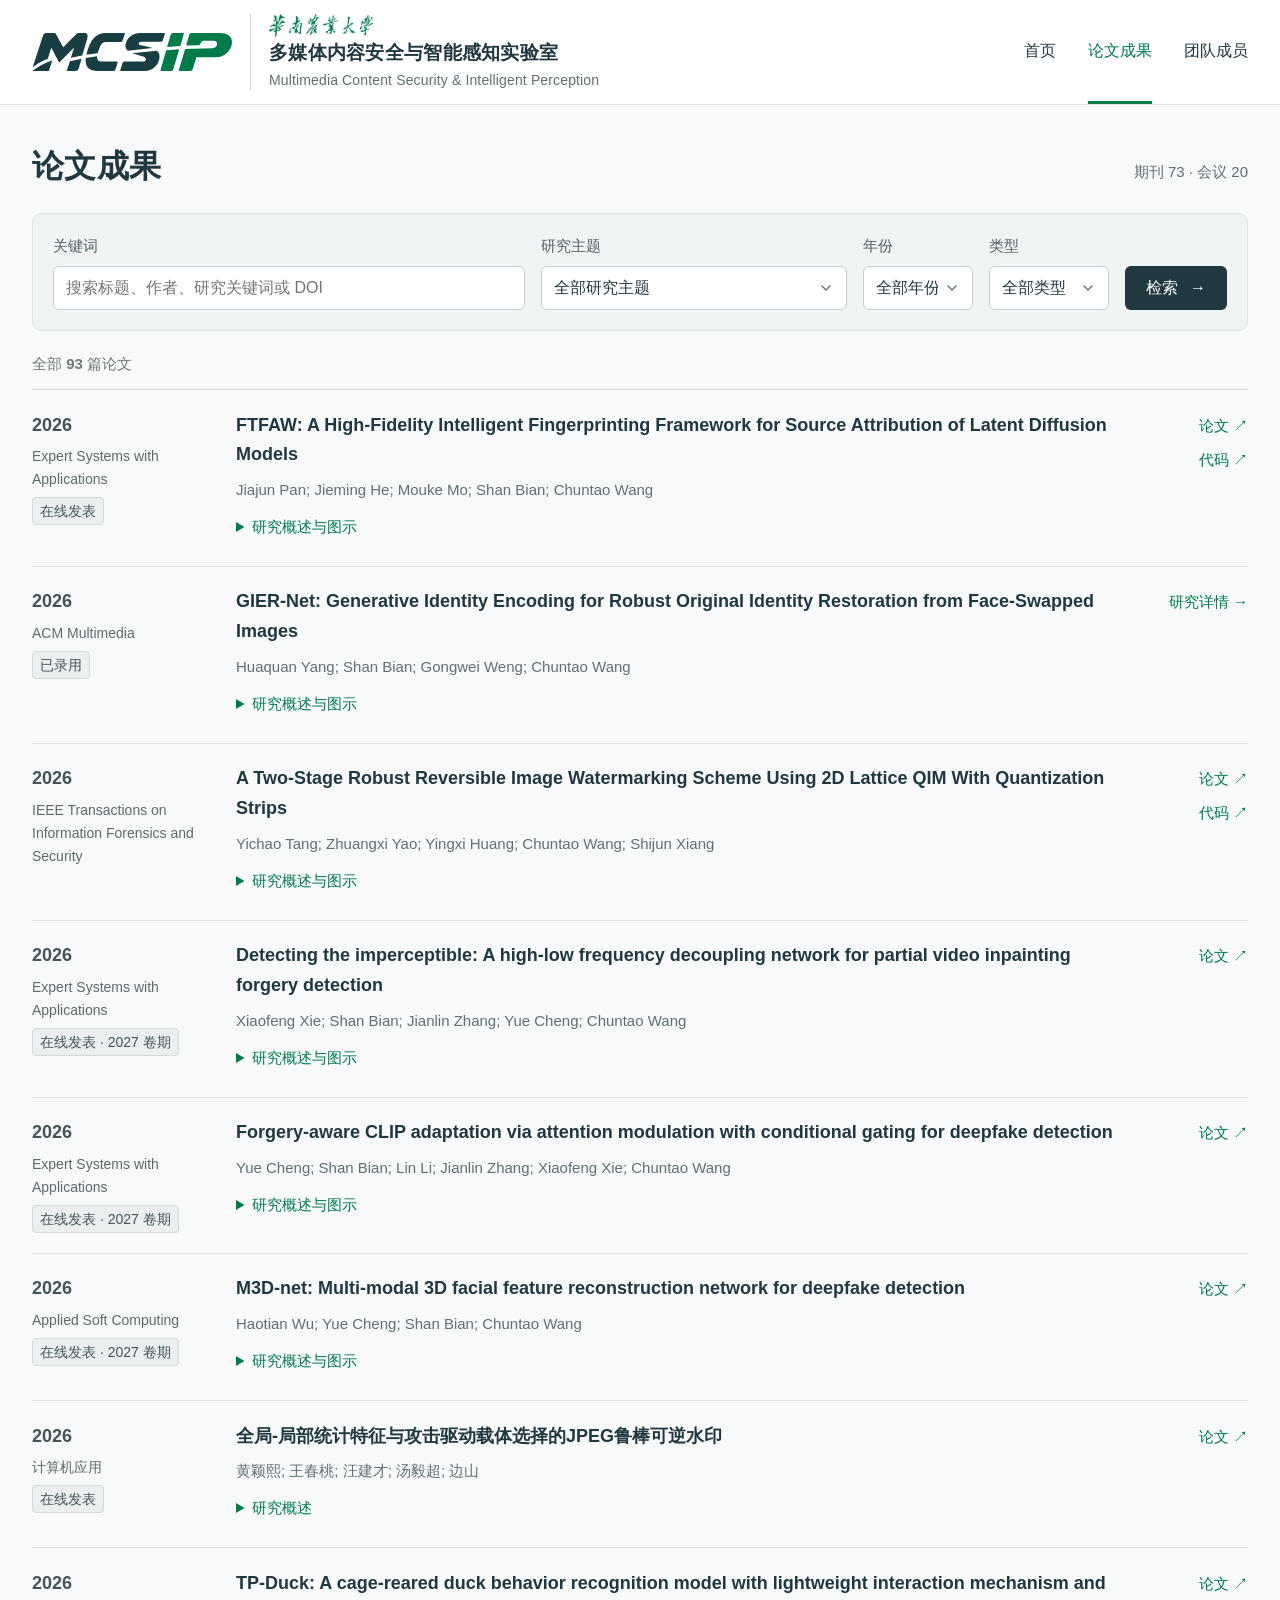
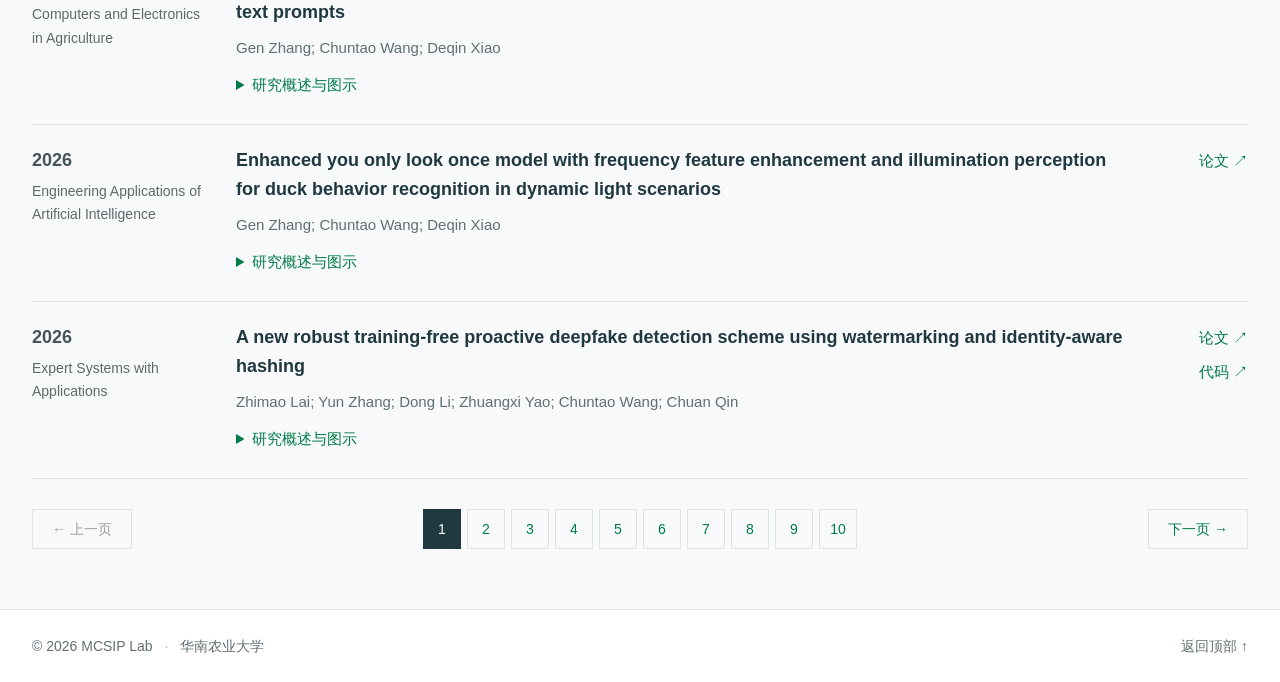
==== commit fdd5413a: "Curate five complementary recent research highlights and publish reviewed visual refinements" ====
--- a/publications/index.html
+++ b/publications/index.html
@@ -4,15 +4,15 @@
   <meta charset="utf-8">
   <meta name="viewport" content="width=device-width, initial-scale=1">
   <meta name="description" content="多媒体内容安全与智能感知实验室，研究数字水印、可逆信息隐藏、多媒体取证与农业视觉感知。了解成员、代表性工作、论文与开源代码。">
-  <meta name="theme-color" content="#0A376A">
+  <meta name="theme-color" content="#007A49">
   <title>论文成果 · 多媒体内容安全与智能感知实验室</title>
-  <link rel="icon" href="/static/images/brand/mcsip-favicon.ico" type="image/vnd.microsoft.icon" sizes="16x16 24x24 32x32 48x48 64x64 128x128 256x256">
-  <link rel="icon" href="/static/images/brand/mcsip-favicon-32.png" type="image/png" sizes="32x32">
-  <link rel="icon" href="/static/images/brand/mcsip-icon-small.svg" type="image/svg+xml" sizes="any">
-  <link rel="apple-touch-icon" href="/static/images/brand/mcsip-apple-touch-icon.png">
-  <link rel="stylesheet" href="/static/style.css?v=20261102e">
+  <link rel="icon" href="/static/images/brand/mcsip-scau-v4-favicon.ico" type="image/vnd.microsoft.icon" sizes="16x16 24x24 32x32 48x48 64x64 128x128 256x256">
+  <link rel="icon" href="/static/images/brand/mcsip-scau-v4-favicon-32.png" type="image/png" sizes="32x32">
+  <link rel="icon" href="/static/images/brand/mcsip-scau-v4-icon-small.svg" type="image/svg+xml" sizes="any">
+  <link rel="apple-touch-icon" href="/static/images/brand/mcsip-scau-v4-apple-touch-icon.png">
+  <link rel="stylesheet" href="/static/style.css?v=20261106align5">
   <script src="/static/publications-static.js?v=20261105topics" defer></script>
-  <link rel="stylesheet" href="/static/site-global.css?v=20261105topics">
+  <link rel="stylesheet" href="/static/site-global.css?v=20261106align5">
 </head>
 <body id="top" class="">
   <a class="skip-link" href="#main-content">跳转至主要内容</a>
@@ -21,14 +21,14 @@
 
 <header class="site-header">
   <div class="header-inner">
-    <a class="brand" href="/" aria-label="MCSIP · 华南农业大学多媒体内容安全与智能感知实验室首页">
-      <img class="brand-mcsip" src="/static/images/brand/mcsip-logo.svg" alt="MCSIP" width="1600" height="320">
+    <div class="brand">
+      <a class="brand-mark-link" href="/" aria-label="MCSIP 实验室首页"><picture><source media="(max-width:860px)" srcset="/static/images/brand/mcsip-scau-v4-logo.svg"><img class="brand-mcsip" src="/static/images/brand/mcsip-scau-v4-logo.svg" alt="MCSIP" width="1648" height="320"></picture></a>
       <span class="brand-wordmark">
-        <small class="brand-university">华南农业大学</small>
-        <strong class="brand-title">多媒体内容安全与智能感知实验室</strong>
+        <a class="brand-university" href="https://www.scau.edu.cn/" target="_blank" rel="noopener noreferrer"><img src="/static/images/brand/scau-official-chinese-wordmark.png" alt="华南农业大学" width="1067" height="249"></a>
+        <strong class="brand-title"><a href="/">多媒体内容安全与智能感知实验室</a></strong>
         <small class="brand-english" lang="en">Multimedia Content Security &amp; Intelligent Perception</small>
       </span>
-    </a>
+    </div>
     <button class="nav-toggle" type="button" aria-label="打开导航" aria-controls="main-navigation" aria-expanded="false"><span></span><span></span></button>
     <nav class="site-nav nav3" id="main-navigation" aria-label="主导航">
       <a href="/">首页</a>
@@ -41,7 +41,7 @@
   <div class="archive-heading"><div><h1>论文成果</h1></div><p>期刊 73 · 会议 20</p></div>
   <form class="publication-search" method="get" action="/publications/" role="search" aria-label="检索全部论文">
     <div class="search-field"><label for="paper-query">关键词</label><input id="paper-query" name="q" type="search" value="" placeholder="搜索标题、作者、研究关键词或 DOI" maxlength="200"></div>
-    <div class="topic-field"><label for="paper-topic">研究主题</label><select id="paper-topic" name="topic"><option value="">全部研究主题</option><optgroup label="多媒体内容安全"><option value="security">多媒体内容安全（全部）</option><option value="watermark">数字水印与信息隐藏</option><option value="forensics">多媒体取证与身份恢复</option><option value="encrypted-image">加密图像处理</option></optgroup><optgroup label="智能感知"><option value="perception">智能感知（全部）</option><option value="agri-vision">农业视觉识别与计数</option><option value="animal-behavior">养殖行为识别</option><option value="weight-estimation">非接触体重估计</option></optgroup><option value="methods">图像处理与学习方法</option></select></div>
+    <div class="topic-field"><label for="paper-topic">研究主题</label><select id="paper-topic" name="topic"><option value="">全部研究主题</option><option class="topic-parent-option" value="security">多媒体内容安全</option><option value="watermark">&emsp;数字水印与信息隐藏</option><option value="forensics">&emsp;多媒体取证与身份恢复</option><option value="encrypted-image">&emsp;加密图像处理</option><option class="topic-parent-option" value="perception">智能感知</option><option value="agri-vision">&emsp;农业视觉识别与计数</option><option value="animal-behavior">&emsp;养殖行为识别</option><option value="weight-estimation">&emsp;非接触体重估计</option><option value="methods">图像处理与学习方法</option></select></div>
     <div class="year-field"><label for="paper-year">年份</label><select id="paper-year" name="year"><option value="">全部年份</option><option value="2026">2026</option><option value="2025">2025</option><option value="2024">2024</option><option value="2023">2023</option><option value="2022">2022</option><option value="2021">2021</option><option value="2020">2020</option><option value="2019">2019</option><option value="2018">2018</option><option value="2017">2017</option><option value="2016">2016</option><option value="2015">2015</option><option value="2014">2014</option><option value="2013">2013</option><option value="2012">2012</option><option value="2011">2011</option><option value="2010">2010</option><option value="2009">2009</option><option value="2008">2008</option><option value="2007">2007</option><option value="2006">2006</option><option value="2005">2005</option></select></div>
     <div class="kind-field"><label for="paper-kind">类型</label><select id="paper-kind" name="kind"><option value="">全部类型</option><option value="journal">期刊论文</option><option value="conference">会议论文</option></select></div>
     <button class="button primary" type="submit">检索 <span aria-hidden="true">→</span></button>
@@ -513,28 +513,34 @@
   <div class="publication-body"><h3>A Robust Multi-bit Image Watermarking Algorithm Based on HMM in Wavelet Domain</h3><p class="authors">Jiangqun Ni; Rongyue Zhang; Jiwu Huang; Chuntao Wang</p><details class="paper-abstract"><summary>研究概述</summary><p>该工作研究小波域中的鲁棒多比特图像水印，用向量HMM描述小波系数的统计相关性。方法结合人类视觉特性的自适应嵌入与基于模型的最大似然盲检测，在嵌入容量和图像失真之间进行设计。论文通过JPEG压缩、噪声及滤波等StirMark操作，评价统计建模对水印提取稳定性的作用。</p></details></div>
   <div class="publication-links"><a href="https://link.springer.com/chapter/10.1007/11551492_9" target="_blank" rel="noopener noreferrer" aria-label="阅读论文：A Robust Multi-bit Image Watermarking Algorithm Based on HMM in Wavelet Domain">论文 ↗</a></div>
 </article></div>
-  <script type="application/json" id="publication-search-data">[{"id": "reviewed-ftfaw-eswa-2026", "kind": "journal", "search": "FTFAW: A High-Fidelity Intelligent Fingerprinting Framework for Source Attribution of Latent Diffusion Models Jiajun Pan; Jieming He; Mouke Mo; Shan Bian; Chuntao Wang Expert Systems with Applications 10.1016/j.eswa.2026.134960 FTFAW \u00b7 \u6f5c\u5728\u6269\u6563\u6a21\u578b\u6765\u6e90\u5f52\u5c5e \u901a\u8fc7\u7528\u6237\u4e13\u5c5e\u7684\u89e3\u7801\u5668\u6743\u91cd\u8c03\u5236\u8ffd\u6eaf\u751f\u6210\u56fe\u50cf\u7684\u6a21\u578b\u6765\u6e90\uff0c\u5e76\u4ee5\u4e24\u9636\u6bb5\u5fae\u8c03\u548c\u81ea\u9002\u5e94\u635f\u5931\u52a0\u6743\u517c\u987e\u56fe\u50cf\u4fdd\u771f\u6027\u4e0e\u6307\u7eb9\u6062\u590d\u3002 \u8be5\u5de5\u4f5c\u9762\u5411\u6f5c\u5728\u6269\u6563\u6a21\u578b\u7684\u591a\u7528\u6237\u5206\u53d1\uff0c\u901a\u8fc7\u7528\u6237\u4e13\u5c5e\u7684\u89e3\u7801\u5668\u6743\u91cd\u8c03\u5236\uff0c\u4ece\u751f\u6210\u56fe\u50cf\u4e2d\u8ffd\u6eaf\u6388\u6743\u6a21\u578b\u5b9e\u4f8b\u3002\u65b9\u6cd5\u7ed3\u5408\u4e24\u9636\u6bb5\u5fae\u8c03\u3001\u81ea\u9002\u5e94\u635f\u5931\u52a0\u6743\u4e0e\u52a8\u6001\u540e\u5904\u7406\u8bad\u7ec3\uff0c\u534f\u8c03\u56fe\u50cf\u4fdd\u771f\u6027\u548c\u6307\u7eb9\u63d0\u53d6\u80fd\u529b\u3002\u5728 Stable Diffusion v1.4/v2.1 \u53ca\u4e0d\u540c\u6570\u636e\u96c6\u4e0a\u7684\u5b9e\u9a8c\u8bc4\u4f30\u4e86\u56fe\u50cf\u8d28\u91cf\u548c\u5e38\u89c1\u540e\u5904\u7406\u4e0b\u7684\u6062\u590d\u8868\u73b0\uff0c\u540c\u65f6\u6307\u51fa\u6269\u6563\u91cd\u6784\u4f1a\u660e\u663e\u524a\u5f31\u6307\u7eb9\u6062\u590d\u3002 \u591a\u5a92\u4f53\u5185\u5bb9\u5b89\u5168 \u6269\u6563\u6a21\u578b\u6765\u6e90\u5f52\u5c5e \u8fb9\u5c71 \u738b\u6625\u6843 FTFAW: A High-Fidelity Intelligent Fingerprinting Framework for Source Attribution of Latent Diffusion Models", "topics": ["watermark", "security"], "year": 2026}, {"id": "author-gier-net-acmmm-2026", "kind": "conference", "search": "GIER-Net: Generative Identity Encoding for Robust Original Identity Restoration from Face-Swapped Images Huaquan Yang; Shan Bian; Gongwei Weng; Chuntao Wang ACM Multimedia 10.1145/3767308.3835761 GIER-Net \u00b7 \u4eba\u8138\u4e3b\u52a8\u4fdd\u62a4\u4e0e\u8eab\u4efd\u6062\u590d \u5728\u56fe\u50cf\u53d1\u5e03\u524d\u4ee5\u53ef\u9006\u6f5c\u7a7a\u95f4\u7f16\u7801\u4fdd\u7559\u8eab\u4efd\u7ebf\u7d22\uff0c\u7ed3\u5408\u653b\u51fb\u611f\u77e5\u6821\u6b63\uff0c\u5728\u6362\u8138\u4e0e\u538b\u7f29\u540e\u91cd\u5efa\u5177\u6709\u539f\u59cb\u8eab\u4efd\u7279\u5f81\u7684\u4eba\u8138\u56fe\u50cf\u3002 \u8be5\u7814\u7a76\u9762\u5411\u4eba\u8138\u56fe\u50cf\u53d1\u5e03\u540e\u906d\u53d7\u6362\u8138\u4e0e\u4f20\u64ad\u9000\u5316\u7684\u573a\u666f\uff0c\u5728\u53d1\u5e03\u524d\u4fdd\u7559\u7528\u4e8e\u91cd\u5efa\u539f\u59cb\u8eab\u4efd\u7684\u4fdd\u62a4\u7ebf\u7d22\u3002\u65b9\u6cd5\u901a\u8fc7\u53ef\u9006\u751f\u6210\u6a21\u578b\u7684\u6f5c\u7a7a\u95f4\u8868\u793a\uff0c\u7ed3\u5408\u4eba\u8138\u533a\u57df\u5148\u9a8c\u5f15\u5bfc\u7684\u5197\u4f59\u8eab\u4efd\u7f16\u7801\u4e0e\u653b\u51fb\u611f\u77e5\u6821\u6b63\uff0c\u91cd\u5efa\u5177\u6709\u539f\u59cb\u8eab\u4efd\u7279\u5f81\u7684\u4eba\u8138\u56fe\u50cf\u3002\u5728 CelebA-HQ \u6570\u636e\u96c6\u3001\u4e09\u79cd\u6362\u8138\u65b9\u6cd5\u53ca JPEG \u4e0e\u6a21\u62df\u793e\u4ea4\u5e73\u53f0\u538b\u7f29\u5b9e\u9a8c\u4e2d\uff0c\u65b9\u6cd5\u6539\u5584\u4e86\u591a\u79cd\u6761\u4ef6\u4e0b\u7684\u6062\u590d\u8d28\u91cf\uff0c\u5e76\u8bc4\u4f30\u4e86\u4fdd\u62a4\u56fe\u50cf\u7684\u7edf\u8ba1\u53ef\u68c0\u6d4b\u6027\u3002 \u591a\u5a92\u4f53\u5185\u5bb9\u5b89\u5168 \u4eba\u8138\u4e3b\u52a8\u4fdd\u62a4 \u8fb9\u5c71 \u738b\u6625\u6843 GIER-Net: Generative Identity Encoding for Robust Original Identity Restoration from Face-Swapped Images", "topics": ["forensics", "security"], "year": 2026}, {"id": "verified-qs-qim-rrw-2026", "kind": "journal", "search": "A Two-Stage Robust Reversible Image Watermarking Scheme Using 2D Lattice QIM With Quantization Strips Yichao Tang; Zhuangxi Yao; Yingxi Huang; Chuntao Wang; Shijun Xiang IEEE Transactions on Information Forensics and Security 10.1109/TIFS.2026.3746868 \u4e8c\u7ef4\u683c\u70b9\u91cf\u5316\u7684\u9c81\u68d2\u53ef\u9006\u6c34\u5370 \u901a\u8fc7\u4e8c\u7ef4\u683c\u70b9\u91cf\u5316\u4e0e\u6761\u5e26\u5f0f\u89e3\u7801\u533a\u57df\u8bbe\u8ba1\uff0c\u63d0\u9ad8\u56fe\u50cf\u5904\u7406\u540e\u7684\u6c34\u5370\u63d0\u53d6\u7a33\u5b9a\u6027\uff0c\u540c\u65f6\u63a7\u5236\u5d4c\u5165\u5931\u771f\u5e76\u4fdd\u7559\u539f\u56fe\u6062\u590d\u80fd\u529b\u3002 \u8be5\u5de5\u4f5c\u7814\u7a76\u540c\u65f6\u8981\u6c42\u6c34\u5370\u9c81\u68d2\u63d0\u53d6\u4e0e\u539f\u56fe\u65e0\u635f\u6062\u590d\u7684\u56fe\u50cf\u7248\u6743\u4fdd\u62a4\u95ee\u9898\u3002\u65b9\u6cd5\u5728\u4e24\u9636\u6bb5\u9c81\u68d2\u53ef\u9006\u6c34\u5370\u6846\u67b6\u4e2d\u5f15\u5165\u4e8c\u7ef4\u683c\u70b9\u91cf\u5316\u548c\u6761\u5e26\u5f0f\u89e3\u7801\u533a\u57df\uff0c\u901a\u8fc7\u91cf\u5316\u4e0e\u89e3\u7801\u533a\u57df\u7684\u51e0\u4f55\u8bbe\u8ba1\u6269\u5927\u7a33\u5b9a\u8bd1\u7801\u8303\u56f4\u3002\u5176\u76ee\u6807\u662f\u5728\u56fe\u50cf\u53d1\u751f\u5904\u7406\u540e\u4ecd\u80fd\u63d0\u53d6\u6c34\u5370\uff0c\u540c\u65f6\u63a7\u5236\u5d4c\u5165\u5931\u771f\uff0c\u5e76\u4fdd\u7559\u65e0\u653b\u51fb\u6761\u4ef6\u4e0b\u6062\u590d\u539f\u59cb\u56fe\u50cf\u7684\u80fd\u529b\u3002 \u591a\u5a92\u4f53\u5185\u5bb9\u5b89\u5168 \u9c81\u68d2\u53ef\u9006\u6c34\u5370 \u6c64\u6bc5\u8d85 \u738b\u6625\u6843 A Two-Stage Robust Reversible Image Watermarking Scheme Using 2D Lattice QIM With Quantization Strips", "topics": ["watermark", "security"], "year": 2026}, {"id": "verified-high-low-frequency-video-inpainting-2027", "kind": "journal", "search": "Detecting the imperceptible: A high-low frequency decoupling network for partial video inpainting forgery detection Xiaofeng Xie; Shan Bian; Jianlin Zhang; Yue Cheng; Chuntao Wang Expert Systems with Applications 10.1016/j.eswa.2026.133490  \u9488\u5bf9\u6df1\u5ea6\u89c6\u9891\u4fee\u590d\u9020\u6210\u7684\u5c40\u90e8\u5e27\u4f2a\u9020\uff0c\u91c7\u7528\u9ad8\u4f4e\u9891\u89e3\u8026\u7f51\u7edc\u63d0\u53d6\u65f6\u7a7a\u7ebf\u7d22\uff0c\u5e76\u4ee5\u7279\u5f81\u589e\u5f3a\u3001\u878d\u5408\u4e0e\u5f62\u6001\u5206\u6790\u533a\u5206\u7be1\u6539\u5e27\u3002 \u8be5\u7814\u7a76\u5173\u6ce8\u6df1\u5ea6\u89c6\u9891\u4fee\u590d\u9020\u6210\u7684\u5c40\u90e8\u5e27\u4f2a\u9020\uff0c\u5176\u75d5\u8ff9\u53ef\u80fd\u88ab\u5468\u56f4\u672a\u4fee\u6539\u5e27\u7684\u65f6\u7a7a\u4fe1\u606f\u63a9\u76d6\u3002\u65b9\u6cd5\u91c7\u7528\u9ad8\u4f4e\u9891\u89e3\u8026\u7f51\u7edc\u63d0\u53d6\u65f6\u7a7a\u7279\u5f81\uff0c\u5e76\u901a\u8fc7\u7279\u5f81\u589e\u5f3a\u3001\u878d\u5408\u4e0e\u5f62\u6001\u5206\u6790\u533a\u5206\u88ab\u4fee\u6539\u5e27\u548c\u539f\u59cb\u5e27\u3002\u7814\u7a76\u5c06\u5c40\u90e8\u89c6\u9891\u4fee\u590d\u4f5c\u4e3a\u72ec\u7acb\u53d6\u8bc1\u95ee\u9898\uff0c\u5173\u6ce8\u7ec6\u5fae\u7f16\u8f91\u75d5\u8ff9\u5728\u89c6\u9891\u5e8f\u5217\u4e2d\u7684\u8bc6\u522b\u3002   \u8fb9\u5c71 \u738b\u6625\u6843 Detecting the imperceptible: A high-low frequency decoupling network for partial video inpainting forgery detection", "topics": ["forensics", "security"], "year": 2026}, {"id": "verified-forgery-aware-clip-2027", "kind": "journal", "search": "Forgery-aware CLIP adaptation via attention modulation with conditional gating for deepfake detection Yue Cheng; Shan Bian; Lin Li; Jianlin Zhang; Xiaofeng Xie; Chuntao Wang Expert Systems with Applications 10.1016/j.eswa.2026.134494  \u9488\u5bf9 CLIP \u8bed\u4e49\u7279\u5f81\u4e0e\u7ec6\u5fae\u53d6\u8bc1\u7ebf\u7d22\u7684\u5dee\u5f02\uff0c\u4f7f\u7528\u8f7b\u91cf\u9002\u914d\u5668\u8c03\u5236\u6ce8\u610f\u529b\uff0c\u5e76\u7ed3\u5408\u6761\u4ef6\u95e8\u63a7\u4e0e\u6587\u672c\u63d0\u793a\u5bf9\u6bd4\u7ea6\u675f\u5f00\u5c55\u8de8\u6570\u636e\u96c6\u6df1\u5ea6\u4f2a\u9020\u68c0\u6d4b\u3002 \u8be5\u7814\u7a76\u5229\u7528CLIP\u7684\u53ef\u8fc1\u79fb\u89c6\u89c9\u8868\u793a\u5f00\u5c55\u6df1\u5ea6\u4f2a\u9020\u68c0\u6d4b\uff0c\u5173\u6ce8\u901a\u7528\u8bed\u4e49\u7279\u5f81\u4e0e\u7ec6\u5fae\u53d6\u8bc1\u7ebf\u7d22\u4e4b\u95f4\u7684\u5dee\u5f02\u3002\u65b9\u6cd5\u4ee5\u8f7b\u91cf\u9002\u914d\u5668\u8c03\u5236\u6ce8\u610f\u529b\uff0c\u5e76\u7ed3\u5408\u6761\u4ef6\u95e8\u63a7\u548c\u6587\u672c\u63d0\u793a\u5bf9\u6bd4\u7ea6\u675f\uff0c\u4f7f\u6a21\u578b\u66f4\u5173\u6ce8\u4f2a\u9020\u76f8\u5173\u4fe1\u606f\u3002\u7814\u7a76\u76ee\u6807\u662f\u7f13\u89e3\u68c0\u6d4b\u5668\u5bf9\u7279\u5b9a\u6570\u636e\u96c6\u75d5\u8ff9\u7684\u4f9d\u8d56\uff0c\u6539\u5584\u8de8\u6570\u636e\u96c6\u548c\u672a\u89c1\u4f2a\u9020\u65b9\u5f0f\u4e0b\u7684\u68c0\u6d4b\u9002\u5e94\u6027\u3002   \u8fb9\u5c71 \u738b\u6625\u6843 Forgery-aware CLIP adaptation via attention modulation with conditional gating for deepfake detection", "topics": ["forensics", "security"], "year": 2026}, {"id": "verified-m3d-net-deepfake-preprint-2026", "kind": "journal", "search": "M3D-net: Multi-modal 3D facial feature reconstruction network for deepfake detection Haotian Wu; Yue Cheng; Shan Bian; Chuntao Wang Applied Soft Computing 10.1016/j.asoc.2026.116500  \u4eceRGB\u4eba\u8138\u91cd\u6784\u6df1\u5ea6\u4e0e\u53cd\u7167\u7387\u7279\u5f81\uff0c\u5e76\u878d\u5408\u591a\u6a21\u6001\u4fe1\u606f\u8fdb\u884c\u6df1\u5ea6\u4f2a\u9020\u68c0\u6d4b\u3002 M3D-Net\u4ece\u5355\u5e45RGB\u4eba\u8138\u56fe\u50cf\u91cd\u6784\u6df1\u5ea6\u4e0e\u53cd\u7167\u7387\u4fe1\u606f\uff0c\u4ee5\u4e09\u7ef4\u7a7a\u95f4\u7279\u5f81\u8865\u5145\u666e\u901a\u5916\u89c2\u7279\u5f81\u8fdb\u884c\u6df1\u5ea6\u4f2a\u9020\u68c0\u6d4b\u3002\u7f51\u7edc\u5305\u542b\u4e09\u7ef4\u91cd\u6784\u6d41\u548cRGB\u6d41\uff0c\u5e76\u5229\u7528\u9884\u878d\u5408\u6a21\u5757\u4e0e\u591a\u6a21\u6001\u7279\u5f81\u878d\u5408\u6a21\u5757\u5efa\u7acb\u4e0d\u540c\u7ebf\u7d22\u4e4b\u95f4\u7684\u8054\u7cfb\u3002\u8bba\u6587\u901a\u8fc7\u8de8\u6570\u636e\u96c6\u7b49\u5b9e\u9a8c\u8003\u5bdf\u8fd9\u79cd\u4e09\u7ef4\u51e0\u4f55\u4e0e\u4e8c\u7ef4\u7eb9\u7406\u4e92\u8865\u7684\u68c0\u6d4b\u7b56\u7565\u3002   \u738b\u6625\u6843 \u8fb9\u5c71 M3D-net: Multi-modal 3D facial feature reconstruction network for deepfake detection", "topics": ["forensics", "security"], "year": 2026}, {"id": "verified-jpeg-global-local-rrw-2026", "kind": "journal", "search": "\u5168\u5c40-\u5c40\u90e8\u7edf\u8ba1\u7279\u5f81\u4e0e\u653b\u51fb\u9a71\u52a8\u8f7d\u4f53\u9009\u62e9\u7684JPEG\u9c81\u68d2\u53ef\u9006\u6c34\u5370 \u9ec4\u9896\u7199; \u738b\u6625\u6843; \u6c6a\u5efa\u624d; \u6c64\u6bc5\u8d85; \u8fb9\u5c71 \u8ba1\u7b97\u673a\u5e94\u7528 10.11772/j.issn.1001-9081.2026091086  \u5728 JPEG \u91cf\u5316 DCT \u57df\u7ed3\u5408\u591a\u653b\u51fb\u8bc4\u5206\u4e0e\u8f7b\u91cf\u7f51\u7edc\u9009\u62e9\u8f7d\u4f53\uff0c\u518d\u878d\u5408\u5747\u503c\u4e0e\u4e2d\u503c\u7279\u5f81\u3001\u56db\u9891\u5e26\u8c03\u5236\u548c\u76f4\u65b9\u56fe\u5e73\u79fb\uff0c\u5b9e\u73b0\u9c81\u68d2\u5d4c\u5165\u53ca\u65e0\u653b\u51fb\u65f6\u7684\u7cbe\u786e\u6062\u590d\u3002 \u8be5\u5de5\u4f5c\u9762\u5411JPEG\u56fe\u50cf\u4e2d\u7684\u9c81\u68d2\u53ef\u9006\u6c34\u5370\uff0c\u5728\u91cf\u5316DCT\u57df\u5185\u540c\u65f6\u8003\u8651\u8f7d\u4f53\u7a33\u5b9a\u6027\u4e0e\u539f\u56fe\u6062\u590d\u3002\u65b9\u6cd5\u901a\u8fc7\u591a\u653b\u51fb\u8bc4\u5206\u548c\u8f7b\u91cf\u7f51\u7edc\u9009\u62e9\u5d4c\u5165\u8f7d\u4f53\uff0c\u5e76\u878d\u5408\u5747\u503c\u3001\u4e2d\u503c\u7b49\u5168\u5c40\u4e0e\u5c40\u90e8\u7edf\u8ba1\u7279\u5f81\u8fdb\u884c\u56db\u9891\u5e26\u8c03\u5236\u3002\u7ed3\u5408\u76f4\u65b9\u56fe\u5e73\u79fb\u4fdd\u5b58\u6062\u590d\u4fe1\u606f\uff0c\u4f7f\u6c34\u5370\u5728\u56fe\u50cf\u5904\u7406\u540e\u4ecd\u53ef\u63d0\u53d6\uff0c\u5e76\u652f\u6301\u65e0\u653b\u51fb\u6761\u4ef6\u4e0b\u7684\u539f\u56fe\u7cbe\u786e\u6062\u590d\u3002   \u738b\u6625\u6843 \u6c64\u6bc5\u8d85 \u8fb9\u5c71 \u5168\u5c40-\u5c40\u90e8\u7edf\u8ba1\u7279\u5f81\u4e0e\u653b\u51fb\u9a71\u52a8\u8f7d\u4f53\u9009\u62e9\u7684JPEG\u9c81\u68d2\u53ef\u9006\u6c34\u5370", "topics": ["watermark", "security"], "year": 2026}, {"id": "verified-tp-duck-text-prompts-2026", "kind": "journal", "search": "TP-Duck: A cage-reared duck behavior recognition model with lightweight interaction mechanism and text prompts Gen Zhang; Chuntao Wang; Deqin Xiao Computers and Electronics in Agriculture 10.1016/j.compag.2026.112083  \u5229\u7528\u8f7b\u91cf\u4ea4\u4e92\u673a\u5236\u63d0\u53d6\u884c\u4e3a\u7279\u5f81\uff0c\u518d\u5f15\u5165\u6587\u672c\u63d0\u793a\u8fdb\u884c\u8de8\u6a21\u6001\u6307\u5bfc\uff0c\u7f13\u89e3\u7b3c\u67b6\u906e\u6321\u4e0e\u76f8\u4f3c\u59ff\u6001\u9020\u6210\u7684\u7b3c\u517b\u9e2d\u884c\u4e3a\u6df7\u6dc6\u3002 \u7b3c\u517b\u9e2d\u7684\u4e0d\u540c\u884c\u4e3a\u53ef\u80fd\u5177\u6709\u76f8\u4f3c\u59ff\u6001\uff0c\u7b3c\u67b6\u5e72\u6270\u53c8\u4f7f\u5c40\u90e8\u52a8\u4f5c\u7ebf\u7d22\u66f4\u96be\u8fa8\u8ba4\u3002TP-Duck\u4ee5\u8f7b\u91cf\u90e8\u5206\u661f\u578b\u8fd0\u7b97\u6a21\u5757\u63d0\u53d6\u7ec6\u7c92\u5ea6\u89c6\u89c9\u7279\u5f81\uff0c\u5e76\u5f15\u5165\u884c\u4e3a\u8bed\u4e49\u5411\u91cf\u4e0e\u53ef\u5b66\u4e60\u6587\u672c\u63d0\u793a\uff0c\u5bf9\u89c6\u89c9\u7279\u5f81\u8fdb\u884c\u8de8\u6a21\u6001\u8c03\u5236\u3002\u7814\u7a76\u5728\u81ea\u5efa\u884c\u4e3a\u6570\u636e\u4e0a\u8bc4\u4ef7\u8bc6\u522b\u7cbe\u5ea6\u548c\u6a21\u578b\u590d\u6742\u5ea6\uff0c\u63a2\u7d22\u9002\u5408\u517b\u6b96\u573a\u666f\u7684\u8f7b\u91cf\u89c6\u89c9\u8bed\u8a00\u611f\u77e5\u65b9\u6cd5\u3002   \u738b\u6625\u6843 TP-Duck: A cage-reared duck behavior recognition model with lightweight interaction mechanism and text prompts", "topics": ["animal-behavior", "perception"], "year": 2026}, {"id": "verified-fiy4dbr-dynamic-light-duck-2026", "kind": "journal", "search": "Enhanced you only look once model with frequency feature enhancement and illumination perception for duck behavior recognition in dynamic light scenarios Gen Zhang; Chuntao Wang; Deqin Xiao Engineering Applications of Artificial Intelligence 10.1016/j.engappai.2025.112889  \u6539\u8fdb YOLOv11s\uff0c\u901a\u8fc7\u9891\u7387\u7279\u5f81\u589e\u5f3a\u4fdd\u7559\u6697\u5149\u4e0b\u7684\u8fb9\u7f18\u4e0e\u7eb9\u7406\uff0c\u5e76\u4ee5\u5149\u7167\u611f\u77e5\u673a\u5236\u9002\u5e94\u663c\u591c\u4eae\u5ea6\u53d8\u5316\uff0c\u5f00\u5c55\u52a8\u6001\u5149\u7167\u573a\u666f\u4e2d\u7684\u9e2d\u884c\u4e3a\u8bc6\u522b\u3002 \u8be5\u7814\u7a76\u9762\u5411\u517b\u6b96\u573a\u663c\u591c\u548c\u52a8\u6001\u5149\u7167\u53d8\u5316\u4e0b\u7684\u9e2d\u884c\u4e3a\u8bc6\u522b\uff0c\u5173\u6ce8\u6697\u5149\u5bfc\u81f4\u8fb9\u7f18\u3001\u7eb9\u7406\u53ca\u52a8\u4f5c\u7279\u5f81\u51cf\u5f31\u7684\u95ee\u9898\u3002\u65b9\u6cd5\u4ee5YOLOv11s\u4e3a\u57fa\u7840\uff0c\u901a\u8fc7\u9891\u7387\u7279\u5f81\u589e\u5f3a\u4fdd\u7559\u5224\u522b\u7ebf\u7d22\uff0c\u5e76\u5f15\u5165\u5149\u7167\u611f\u77e5\u673a\u5236\u8c03\u6574\u7279\u5f81\u8868\u8fbe\u3002\u7814\u7a76\u76ee\u6807\u662f\u5728\u4e0d\u540c\u4eae\u5ea6\u6761\u4ef6\u4e0b\u7a33\u5b9a\u8fa8\u8ba4\u9e2d\u7684\u884c\u4e3a\uff0c\u51cf\u5c11\u4ec5\u4f9d\u8d56\u5355\u4e00\u5149\u7167\u73af\u5883\u8bad\u7ec3\u5e26\u6765\u7684\u9002\u5e94\u6027\u9650\u5236\u3002   \u738b\u6625\u6843 Enhanced you only look once model with frequency feature enhancement and illumination perception for duck behavior recognition in dynamic light scenarios", "topics": ["animal-behavior", "perception"], "year": 2026}, {"id": "verified-tfpdd-proactive-deepfake-2026", "kind": "journal", "search": "A new robust training-free proactive deepfake detection scheme using watermarking and identity-aware hashing Zhimao Lai; Yun Zhang; Dong Li; Zhuangxi Yao; Chuntao Wang; Chuan Qin Expert Systems with Applications 10.1016/j.eswa.2026.131126  \u5c06\u5e26\u72b6\u4ea4\u7ec7\u91cf\u5316\u7d22\u5f15\u8c03\u5236\u3001\u6c34\u5370\u76f2\u540c\u6b65\u4e0e\u8eab\u4efd\u611f\u77e5\u54c8\u5e0c\u7ed3\u5408\uff0c\u5b9e\u73b0\u65e0\u9700\u8bad\u7ec3\u7684\u4e3b\u52a8\u6df1\u5ea6\u4f2a\u9020\u68c0\u6d4b\uff0c\u7f13\u89e3\u5e38\u89c1\u5904\u7406\u5931\u771f\u4e0e\u4eba\u8138\u6846\u9519\u4f4d\u9020\u6210\u7684\u8bc6\u522b\u56f0\u96be\u3002 \u8be5\u5de5\u4f5c\u91c7\u7528\u4e3b\u52a8\u53d6\u8bc1\u601d\u8def\uff0c\u5728\u56fe\u50cf\u4e2d\u9884\u5148\u5d4c\u5165\u4e0e\u4eba\u8138\u8eab\u4efd\u76f8\u5173\u7684\u6c34\u5370\uff0c\u4ee5\u68c0\u9a8c\u540e\u7eed\u6df1\u5ea6\u4f2a\u9020\u64cd\u4f5c\u3002\u65b9\u6cd5\u7ed3\u5408\u5e26\u72b6\u4ea4\u7ec7\u91cf\u5316\u7d22\u5f15\u8c03\u5236\u3001\u8eab\u4efd\u611f\u77e5\u54c8\u5e0c\u548c\u76f2\u540c\u6b65\u673a\u5236\uff0c\u5206\u522b\u5e94\u5bf9\u5e38\u89c1\u5904\u7406\u5931\u771f\u3001\u8eab\u4efd\u53d8\u5316\u4e0e\u4eba\u8138\u6846\u9519\u4f4d\u3002\u6574\u4e2a\u65b9\u6848\u65e0\u9700\u8bad\u7ec3\u6df1\u5ea6\u6c34\u5370\u7f51\u7edc\uff0c\u5e76\u901a\u8fc7\u5931\u771f\u53ca\u6df1\u4f2a\u64cd\u4f5c\u5b9e\u9a8c\u68c0\u9a8c\u68c0\u6d4b\u80fd\u529b\u3002   \u738b\u6625\u6843 A new robust training-free proactive deepfake detection scheme using watermarking and identity-aware hashing", "topics": ["watermark", "forensics", "security"], "year": 2026}, {"id": "42", "kind": "journal", "search": "A Novel Robust Reversible Watermarking Scheme Using Fractional-Order Polar Complex Exponential Transform Yichao Tang; Shuai Wang; Ruowei Han; Chuntao Wang IEEE Transactions on Multimedia 10.1109/TMM.2025.3623522  \u5229\u7528\u5206\u6570\u9636\u6781\u590d\u6307\u6570\u53d8\u6362\u4e0e\u4f18\u5316\u91cf\u5316\u7d22\u5f15\u8c03\u5236\uff0c\u6784\u5efa\u517c\u987e\u51e0\u4f55\u653b\u51fb\u548c\u5e38\u89c4\u5904\u7406\u7684\u9c81\u68d2\u53ef\u9006\u6c34\u5370\u3002 \u9488\u5bf9\u9c81\u68d2\u53ef\u9006\u6c34\u5370\u96be\u4ee5\u540c\u65f6\u62b5\u6297\u5e38\u89c4\u4fe1\u53f7\u5904\u7406\u548c\u51e0\u4f55\u53d8\u6362\u7684\u95ee\u9898\uff0c\u63d0\u51fa\u7ed3\u5408\u5206\u6570\u9636\u6781\u590d\u6307\u6570\u53d8\u6362\u4e0e\u4f18\u5316\u91cf\u5316\u7d22\u5f15\u8c03\u5236\u7684\u65b9\u6cd5\u3002\u901a\u8fc7\u91cd\u5efa\u8bef\u5dee\u9009\u62e9\u53d8\u6362\u53c2\u6570\uff0c\u5e76\u6839\u636e\u653b\u51fb\u6a21\u62df\u4e2d\u7684\u7a33\u5b9a\u6027\u9009\u62e9\u77e9\u5dee\u4f5c\u4e3a\u6c34\u5370\u8f7d\u4f53\uff1b\u5d4c\u5165\u5931\u771f\u4e0e\u5b8c\u6574\u6027\u54c8\u5e0c\u5219\u4f5c\u4e3a\u8f85\u52a9\u4fe1\u606f\u53ef\u9006\u5d4c\u5165\u3002\u63a5\u6536\u7aef\u5728\u65e0\u653b\u51fb\u65f6\u6062\u590d\u539f\u56fe\u4e0e\u6c34\u5370\uff0c\u5728\u53d7\u5230\u653b\u51fb\u65f6\u63d0\u53d6\u6c34\u5370\uff0c\u6a21\u62df\u5b9e\u9a8c\u68c0\u9a8c\u4e86\u5176\u5728\u76f8\u540c\u5bb9\u91cf\u548c\u56fe\u50cf\u8d28\u91cf\u6761\u4ef6\u4e0b\u7684\u9c81\u68d2\u6027\u3002   \u738b\u6625\u6843 \u6c64\u6bc5\u8d85 A Novel Robust Reversible Watermarking Scheme Using Fractional-Order Polar Complex Exponential Transform", "topics": ["watermark", "security"], "year": 2026}, {"id": "40", "kind": "conference", "search": "GenPTW: Latent Image Watermarking for Provenance Tracing and Tamper Localization Zhenliang Gan; Chunya Liu; Yichao Tang; Binghao Wang; Shiwen Cui; Weiqiang Wang; Xinpeng Zhang AAAI 10.1609/aaai.v40i5.37412 GenPTW \u00b7 \u751f\u6210\u56fe\u50cf\u6eaf\u6e90\u4e0e\u7be1\u6539\u5b9a\u4f4d \u5728\u751f\u6210\u6a21\u578b\u6f5c\u7a7a\u95f4\u878d\u5408\u6c34\u5370\uff0c\u901a\u8fc7\u8054\u5408\u63d0\u53d6\u4e0e\u5b9a\u4f4d\uff0c\u540c\u65f6\u9a8c\u8bc1\u751f\u6210\u56fe\u50cf\u6765\u6e90\u5e76\u5b9a\u4f4d\u540e\u7eed\u7f16\u8f91\u533a\u57df\u3002 \u9488\u5bf9\u751f\u6210\u56fe\u50cf\u6c34\u5370\u96be\u4ee5\u540c\u65f6\u5b8c\u6210\u6765\u6e90\u8ffd\u8e2a\u548c\u7be1\u6539\u5b9a\u4f4d\u3001\u4e14\u5e38\u53d7\u751f\u6210\u6a21\u578b\u7c7b\u578b\u9650\u5236\u7684\u95ee\u9898\uff0c\u63d0\u51fa\u6f5c\u7a7a\u95f4\u6c34\u5370\u6846\u67b6GenPTW\u3002\u65b9\u6cd5\u7ed3\u5408\u4e0e\u6f5c\u8bed\u4e49\u5bf9\u9f50\u7684\u4ea4\u53c9\u6ce8\u610f\u529b\u878d\u5408\u548c\u63d0\u4f9b\u4f4d\u7f6e\u7ebf\u7d22\u7684\u7a7a\u95f4\u878d\u5408\uff0c\u518d\u4ee5\u6c34\u5370\u7279\u5f81\u548c\u9ad8\u9891\u7279\u5f81\u8054\u5408\u63d0\u53d6\u6765\u6e90\u4fe1\u606f\u4e0e\u7f16\u8f91\u533a\u57df\u3002\u8be5\u6846\u67b6\u652f\u6301\u751f\u6210\u4e2d\u4e0e\u751f\u6210\u540e\u7684\u5d4c\u5165\uff0c\u53ef\u7528\u4e8e\u6f5c\u6269\u6563\u6a21\u578b\u548c\u89c6\u89c9\u81ea\u56de\u5f52\u6a21\u578b\uff1b\u5b9e\u9a8c\u8bc4\u4f30\u4e86\u89c6\u89c9\u8d28\u91cf\u53ca\u591a\u79cd\u751f\u6210\u5185\u5bb9\u7f16\u8f91\u4e0b\u7684\u9c81\u68d2\u6027\u3002   \u6c64\u6bc5\u8d85 GenPTW: Latent Image Watermarking for Provenance Tracing and Tamper Localization", "topics": ["watermark", "forensics", "security"], "year": 2026}, {"id": "39", "kind": "conference", "search": "DNLMark: Dual Noise Layer-Based Robust Watermarking Against Image Editing Yichao Tang; Mingyang Li; Xinting Wu; Sheng Li; Zhenxing Qian; Xinpeng Zhang IEEE ICASSP   \u901a\u8fc7\u53cc\u566a\u58f0\u5c42\u6a21\u62df\u56fe\u50cf\u7f16\u8f91\u8fc7\u7a0b\uff0c\u63d0\u9ad8\u6c34\u5370\u9762\u5bf9\u7f16\u8f91\u64cd\u4f5c\u65f6\u7684\u9c81\u68d2\u6027\u3002 DNLMark\u7814\u7a76\u56fe\u50cf\u7f16\u8f91\u540e\u6c34\u5370\u4fe1\u606f\u96be\u4ee5\u7a33\u5b9a\u6062\u590d\u7684\u95ee\u9898\u3002\u65b9\u6cd5\u5728\u6c34\u5370\u7f51\u7edc\u8bad\u7ec3\u4e2d\u91c7\u7528\u53cc\u566a\u58f0\u5c42\uff0c\u5c06\u5e38\u89c4\u56fe\u50cf\u5931\u771f\u548c\u6a21\u62df\u7684\u751f\u6210\u5f0f\u7f16\u8f91\u5e72\u6270\u7eb3\u5165\u8bad\u7ec3\u6d41\u7a0b\u3002\u7814\u7a76\u5173\u6ce8\u5728\u4fdd\u7559\u56fe\u50cf\u89c6\u89c9\u8d28\u91cf\u7684\u6761\u4ef6\u4e0b\uff0c\u63d0\u9ad8\u6c34\u5370\u5d4c\u5165\u4e0e\u63d0\u53d6\u9762\u5bf9\u4e0d\u540c\u7f16\u8f91\u64cd\u4f5c\u65f6\u7684\u9002\u5e94\u6027\u3002   \u6c64\u6bc5\u8d85 DNLMark: Dual Noise Layer-Based Robust Watermarking Against Image Editing", "topics": ["watermark", "security"], "year": 2026}, {"id": "17", "kind": "journal", "search": "Detection of transcoding from HEVC to VVC based on CU types and Motion Vector Map Jiajian Lin; Jianlin Zhang; Shan Bian; Chuntao Wang Applied Intelligence 10.1007/s10489-026-07134-z  \u5229\u7528\u7f16\u7801\u5355\u5143\u7c7b\u578b\u548c\u8fd0\u52a8\u77e2\u91cf\u56fe\u68c0\u6d4b\u4ece HEVC \u5230 VVC \u7684\u8f6c\u7801\u75d5\u8ff9\u3002 \u8be5\u7814\u7a76\u9762\u5411HEVC\u89c6\u9891\u8f6c\u7801\u4e3aVVC\u540e\u4ea7\u751f\u7684\u7f16\u7801\u5386\u53f2\u9274\u522b\u95ee\u9898\u3002\u65b9\u6cd5\u7edf\u8ba1\u5e27\u5185\u4e0e\u5e27\u95f4\u7f16\u7801\u5355\u5143\u7684\u5212\u5206\u7c7b\u578b\uff0c\u5e76\u6784\u9020\u8fd0\u52a8\u77e2\u91cf\u56fe\u7279\u5f81\uff0c\u5c06\u4e24\u7c7b\u7ebf\u7d22\u7ec4\u5408\u540e\u4ea4\u7531\u652f\u6301\u5411\u91cf\u673a\u5206\u7c7b\u3002\u8bba\u6587\u5728\u4e0d\u540c\u5206\u8fa8\u7387\u3001\u7801\u7387\u548c\u7f16\u7801\u914d\u7f6e\u4e0b\u8bc4\u4f30\u68c0\u6d4b\u8868\u73b0\uff0c\u4ee5\u5206\u6790\u65b0\u7f16\u7801\u6807\u51c6\u4e2d\u7684\u8f6c\u7801\u75d5\u8ff9\u3002   \u8fb9\u5c71 \u738b\u6625\u6843 Detection of transcoding from HEVC to VVC based on CU types and Motion Vector Map", "topics": ["forensics", "security"], "year": 2026}, {"id": "verified-wang-10-1016-j-atech-2025-101414", "kind": "journal", "search": "CD-ViT-YOLO: A lightweight Hybrid ViT-YOLO model for caged duck behaviour recognition under varying lighting conditions Yujin Gong; Gen Zhang; Chuntao Wang; Deqin Xiao Smart Agricultural Technology 10.1016/j.atech.2025.101414  \u878d\u5408\u8f7b\u91cf\u5316\u89c6\u89c9Transformer\u4e0eYOLO\uff0c\u5728\u591a\u53d8\u5149\u7167\u4e0b\u8bc6\u522b\u7b3c\u517b\u9e2d\u884c\u4e3a\u3002 \u9488\u5bf9\u7b3c\u517b\u9e2d\u884c\u4e3a\u8bc6\u522b\u4e2d\u7684\u5149\u7167\u53d8\u5316\u3001\u5bc6\u96c6\u906e\u6321\u53ca\u6a21\u578b\u8ba1\u7b97\u5f00\u9500\uff0c\u63d0\u51fa\u8f7b\u91cf\u5316ViT\u4e0eYOLO\u6df7\u5408\u6a21\u578bCD-ViT-YOLO\u3002\u65b9\u6cd5\u4ee5YOLOv5s\u4e3a\u57fa\u7840\uff0c\u5f15\u5165\u52a8\u6001\u91cd\u53c2\u6570\u5316\u589e\u5f3a\u6a21\u5757\u3001\u53ef\u53d8\u5f62\u5377\u79ef\u4e0eRepConv\uff0c\u5e76\u91c7\u7528\u5206\u9636\u6bb5\u914d\u7f6e\u7684EfficientViT\u4e3b\u5e72\u548c\u96be\u5ea6\u611f\u77e5\u68c0\u6d4b\u5934\u3002\u5728\u81ea\u5efaDuckBehaviour\u6570\u636e\u96c6\u4e0a\u7684\u5b9e\u9a8c\u663e\u793a\uff0c\u8be5\u6a21\u578b\u5728\u51cf\u5c11\u53c2\u6570\u4e0e\u8ba1\u7b97\u91cf\u7684\u540c\u65f6\uff0c\u63d0\u9ad8\u4e86\u76f8\u5bf9\u4e8eYOLOv5s\u7684\u68c0\u6d4b\u6307\u6807\u3002   \u738b\u6625\u6843 CD-ViT-YOLO: A lightweight Hybrid ViT-YOLO model for caged duck behaviour recognition under varying lighting conditions", "topics": ["animal-behavior", "perception"], "year": 2025}, {"id": "verified-rgbd-duck-weight-estimation-2025", "kind": "journal", "search": "Two-Stream Bidirectional Interaction Network Based on RGB-D Images for Duck Weight Estimation Diqi Zhu; Shan Bian; Xiaofeng Xie; Chuntao Wang; Deqin Xiao Animals 10.3390/ani15071062 RGB-D \u9e2d\u4f53\u91cd\u4f30\u8ba1 \u9762\u5411\u9e2d\u4f53\u91cd\u7684\u975e\u63a5\u89e6\u4f30\u8ba1\uff0c\u901a\u8fc7\u53cc\u6d41\u53cc\u5411\u4ea4\u4e92\u7f51\u7edc\u878d\u5408\u5f69\u8272\u56fe\u50cf\u4e0e\u6df1\u5ea6\u4fe1\u606f\u3002 \u4e3a\u51cf\u5c11\u4eba\u5de5\u63a5\u89e6\u5f0f\u79f0\u91cd\uff0c\u7814\u7a76\u5229\u7528RGB-D\u56fe\u50cf\u4f30\u8ba1\u9e2d\u4f53\u91cd\u7684\u53cc\u6d41\u53cc\u5411\u4ea4\u4e92\u7f51\u7edc\u3002\u7f16\u7801\u5668\u5206\u522b\u63d0\u53d6\u5916\u89c2\u7eb9\u7406\u548c\u6df1\u5ea6\u7ed3\u6784\u4fe1\u606f\uff0c\u901a\u8fc7\u8de8\u6a21\u6001\u4e92\u8865\u6a21\u5757\u8fdb\u884c\u4ea4\u4e92\uff0c\u518d\u878d\u5408\u591a\u5c3a\u5ea6\u7279\u5f81\u5b8c\u6210\u4f53\u91cd\u56de\u5f52\u3002\u7814\u7a76\u6784\u5efa\u4e86\u5305\u542b2865\u5bf9\u4fef\u89c6RGB-D\u56fe\u50cf\u7684\u6570\u636e\u96c6\uff0c\u6bd4\u8f83\u5b9e\u9a8c\u5728\u8be5\u6570\u636e\u96c6\u4e0a\u9a8c\u8bc1\u4e86\u591a\u6a21\u6001\u878d\u5408\u76f8\u5bf9\u4e8e\u5bf9\u6bd4\u65b9\u6cd5\u7684\u4f30\u8ba1\u6548\u679c\u3002 \u667a\u80fd\u611f\u77e5 RGB-D \u4f53\u91cd\u4f30\u8ba1 \u8fb9\u5c71 \u738b\u6625\u6843 Two-Stream Bidirectional Interaction Network Based on RGB-D Images for Duck Weight Estimation", "topics": ["weight-estimation", "perception"], "year": 2025}, {"id": "verified-proactive-watermarking-forensics-review-2025", "kind": "journal", "search": "Enhancing Deepfake Detection: Proactive Forensics Techniques Using Digital Watermarking Zhimao Lai; Saad Arif; Cong Feng; Guangjun Liao; Chuntao Wang Computers, Materials \u0026 Continua 10.32604/cmc.2024.059370  \u7efc\u8ff0\u6df1\u5ea6\u4f2a\u9020\u68c0\u6d4b\u7531\u88ab\u52a8\u53d6\u8bc1\u8f6c\u5411\u4e3b\u52a8\u6570\u5b57\u6c34\u5370\u9632\u4f2a\u7684\u7814\u7a76\u8fdb\u5c55\uff0c\u8ba8\u8bba\u6765\u6e90\u8ffd\u8e2a\u3001\u9c81\u68d2\u6027\u3001\u672a\u77e5\u64cd\u7eb5\u4e0e\u5b9e\u9645\u90e8\u7f72\u4e2d\u7684\u95ee\u9898\u3002 \u8fd9\u7bc7\u7efc\u8ff0\u68b3\u7406\u6df1\u5ea6\u4f2a\u9020\u9632\u5fa1\u4ece\u88ab\u52a8\u68c0\u6d4b\u5411\u4e3b\u52a8\u6c34\u5370\u53d6\u8bc1\u7684\u53d1\u5c55\uff0c\u6bd4\u8f83\u4e24\u7c7b\u65b9\u6cd5\u9762\u5bf9\u672a\u77e5\u7f16\u8f91\u548c\u53cd\u53d6\u8bc1\u64cd\u4f5c\u65f6\u7684\u7279\u70b9\u3002\u6587\u7ae0\u6309\u6c34\u5370\u7684\u5d4c\u5165\u3001\u9a8c\u8bc1\u3001\u8ffd\u6eaf\u53ca\u6297\u7be1\u6539\u4f5c\u7528\uff0c\u5bf9\u5df2\u6709\u4e3b\u52a8\u53d6\u8bc1\u6280\u672f\u8fdb\u884c\u5206\u7c7b\u548c\u5206\u6790\u3002\u8fdb\u4e00\u6b65\u8ba8\u8bba\u8bc4\u4f30\u6807\u51c6\u4e0d\u7edf\u4e00\u3001\u9c81\u68d2\u6027\u4e0e\u590d\u73b0\u6027\u7b49\u95ee\u9898\uff0c\u5e76\u63d0\u51fa\u8de8\u57df\u548c\u81ea\u9002\u5e94\u6c34\u5370\u7b49\u7814\u7a76\u65b9\u5411\u3002   \u738b\u6625\u6843 Enhancing Deepfake Detection: Proactive Forensics Techniques Using Digital Watermarking", "topics": ["watermark", "forensics", "security"], "year": 2025}, {"id": "41", "kind": "conference", "search": "SLMark: Robust Watermarking Against Image Editing via Simulation-Based Noise Layer and Low-Frequency Embedding Mingyang Li; Yichao Tang; Yuliang Xue; Sheng Li; Zhenxing Qian; Xinpeng Zhang; Ji He; Hongda Li CRESS   \u7ed3\u5408\u57fa\u4e8e\u6a21\u62df\u7684\u566a\u58f0\u5c42\u4e0e\u4f4e\u9891\u5d4c\u5165\uff0c\u63d0\u9ad8\u6c34\u5370\u62b5\u6297\u56fe\u50cf\u7f16\u8f91\u7684\u80fd\u529b\u3002 SLMark\u5173\u6ce8\u56fe\u50cf\u7ecf\u7f16\u8f91\u540e\uff0c\u5d4c\u5165\u6c34\u5370\u968f\u56fe\u50cf\u5185\u5bb9\u53d8\u5316\u800c\u4e22\u5931\u7684\u95ee\u9898\u3002\u65b9\u6cd5\u5c06\u57fa\u4e8e\u6a21\u62df\u7684\u566a\u58f0\u5c42\u4e0e\u4f4e\u9891\u5d4c\u5165\u76f8\u7ed3\u5408\uff0c\u5728\u8bad\u7ec3\u4e2d\u5f15\u5165\u7f16\u8f91\u5e72\u6270\uff0c\u5e76\u9009\u62e9\u8f83\u7a33\u5b9a\u7684\u9891\u7387\u6210\u5206\u627f\u8f7d\u6c34\u5370\u3002\u7814\u7a76\u65e8\u5728\u534f\u8c03\u6c34\u5370\u7684\u9690\u853d\u6027\u4e0e\u7f16\u8f91\u540e\u7684\u53ef\u63d0\u53d6\u6027\uff0c\u4e3a\u56fe\u50cf\u5185\u5bb9\u4fdd\u62a4\u63d0\u4f9b\u9c81\u68d2\u6807\u8bc6\u3002   \u6c64\u6bc5\u8d85 SLMark: Robust Watermarking Against Image Editing via Simulation-Based Noise Layer and Low-Frequency Embedding", "topics": ["watermark", "security"], "year": 2025}, {"id": "16", "kind": "conference", "search": "Robust Recovery Method Against Malicious Face Swapping in Online Social Networks Huaquan Yang; Shan Bian; Gongwei Weng IEEE TrustCom 10.1109/TRUSTCOM66490.2025.00318  \u7814\u7a76\u5728\u7ebf\u793e\u4ea4\u7f51\u7edc\u4e2d\u9488\u5bf9\u6076\u610f\u6362\u8138\u5185\u5bb9\u7684\u9c81\u68d2\u6062\u590d\u65b9\u6cd5\u3002 \u9488\u5bf9\u793e\u4ea4\u7f51\u7edc\u6709\u635f\u538b\u7f29\u5bfc\u81f4\u9690\u85cf\u7684\u4eba\u8138\u4fe1\u606f\u9000\u5316\u3001\u8fdb\u800c\u5f71\u54cd\u6362\u8138\u540e\u539f\u59cb\u4eba\u8138\u6062\u590d\u7684\u95ee\u9898\uff0c\u63d0\u51fa\u4e3b\u52a8\u4fdd\u62a4\u6846\u67b6SwinTRecNet\u3002\u65b9\u6cd5\u7ed3\u5408Swin Transformer\u4e0eUNet\u589e\u5f3a\u4eba\u8138\u4fe1\u606f\u7f16\u7801\u548c\u89e3\u7801\uff0c\u5e76\u4f7f\u7528\u538b\u7f29\u8fd1\u4f3c\u751f\u6210\u5bf9\u6297\u7f51\u7edc\u6a21\u62df\u591a\u79cd\u538b\u7f29\u6a21\u5f0f\uff0c\u4ee5\u590d\u5408\u635f\u5931\u5e73\u8861\u542b\u5bc6\u56fe\u50cf\u6270\u52a8\u4e0e\u6062\u590d\u8d28\u91cf\u3002\u5728CelebA-HQ\u6570\u636e\u96c6\u4e0a\u7684\u5b9e\u9a8c\u8003\u5bdf\u4e86\u4e0d\u540c\u6362\u8138\u653b\u51fb\u4e0e\u793e\u4ea4\u7f51\u7edc\u5904\u7406\u573a\u666f\u4e2d\u7684\u56fe\u50cf\u8d28\u91cf\u548c\u4eba\u8138\u6062\u590d\u8868\u73b0\u3002   \u8fb9\u5c71 Robust Recovery Method Against Malicious Face Swapping in Online Social Networks", "topics": ["forensics", "security"], "year": 2025}, {"id": "15", "kind": "journal", "search": "Inter-frame residual frequency-based reconstruction learning for deep video frame interpolation detection Yibin Xu; Huaquan Yang; Shan Bian; Chuntao Wang; Bin Li; Jiwu Huang Expert Systems with Applications 10.1016/j.eswa.2025.126416 ReFuL \u00b7 \u6df1\u5ea6\u89c6\u9891\u63d2\u5e27\u53d6\u8bc1 \u901a\u8fc7\u5e27\u95f4\u6b8b\u5dee\u9891\u7387\u5206\u89e3\u4e0e\u91cd\u6784\u5b66\u4e60\uff0c\u7a81\u51fa\u6df1\u5ea6\u89c6\u9891\u63d2\u5e27\u75d5\u8ff9\uff0c\u63d0\u5347\u5bf9\u672a\u77e5\u63d2\u5e27\u65b9\u5f0f\u7684\u68c0\u6d4b\u80fd\u529b\u3002 ReFuL\u9488\u5bf9\u6df1\u5ea6\u63d2\u5e27\u6280\u672f\u9020\u6210\u7684\u89c6\u9891\u65f6\u95f4\u7ef4\u5ea6\u4f2a\u9020\uff0c\u5229\u7528\u5e27\u95f4\u6b8b\u5dee\u7684\u9891\u7387\u7ebf\u7d22\u8fdb\u884c\u68c0\u6d4b\u3002\u65b9\u6cd5\u5bf9\u6b8b\u5dee\u6267\u884c\u5c0f\u6ce2\u5206\u89e3\uff0c\u5206\u522b\u5b66\u4e60\u9ad8\u3001\u4f4e\u9891\u6210\u5206\u7684\u91cd\u6784\uff0c\u5e76\u4ee5\u5ea6\u91cf\u5b66\u4e60\u7ea6\u675f\u7a81\u51fa\u53ef\u533a\u5206\u7684\u63d2\u5e27\u75d5\u8ff9\uff1b\u91cd\u6784\u9a71\u52a8\u7684\u6ce8\u610f\u529b\u6a21\u5757\u8fdb\u4e00\u6b65\u670d\u52a1\u4e8e\u89c6\u9891\u5206\u7c7b\u3002\u8bba\u6587\u8bc4\u4f30\u8de8\u63d2\u5e27\u65b9\u6cd5\u7b49\u8bbe\u7f6e\uff0c\u8003\u5bdf\u5bf9\u672a\u77e5\u63d2\u5e27\u65b9\u5f0f\u7684\u68c0\u6d4b\u80fd\u529b\u3002   \u8fb9\u5c71 \u738b\u6625\u6843 Inter-frame residual frequency-based reconstruction learning for deep video frame interpolation detection", "topics": ["forensics", "security"], "year": 2025}, {"id": "verified-wang-fewshot-pests-2024", "kind": "journal", "search": "Few-shot pest classification using spatial-attention-enhanced ResNeSt-101 network and transfer-based meta-learning Weijian Liang; Qingwen Guo; Chuntao Wang; Deqin Xiao; Qiong Huang \u519c\u4e1a\u5de5\u7a0b\u5b66\u62a5 / Transactions of the Chinese Society of Agricultural Engineering 10.11975/j.issn.1002-6819.202304013  \u5229\u7528\u7a7a\u95f4\u6ce8\u610f\u529b\u589e\u5f3aResNeSt-101\u4e0e\u8fc1\u79fb\u5143\u5b66\u4e60\uff0c\u4ee5\u5c11\u91cf\u6807\u6ce8\u6837\u672c\u8bc6\u522b\u5bb3\u866b\u3002 \u9488\u5bf9\u65b0\u51fa\u73b0\u5bb3\u866b\u7c7b\u522b\u96be\u4ee5\u83b7\u5f97\u5927\u91cf\u6807\u6ce8\u56fe\u50cf\u7684\u95ee\u9898\uff0c\u8be5\u7814\u7a76\u6784\u5efa\u5c11\u6837\u672c\u5bb3\u866b\u5206\u7c7b\u65b9\u6cd5\u3002\u65b9\u6cd5\u4ee5\u7a7a\u95f4\u6ce8\u610f\u529b\u589e\u5f3aResNeSt-101\u7684\u7279\u5f81\u63d0\u53d6\uff0c\u5e76\u7ed3\u5408\u8fc1\u79fb\u5f0f\u5143\u5b66\u4e60\uff0c\u4f7f\u5206\u7c7b\u5668\u5229\u7528\u5c11\u91cf\u652f\u6301\u6837\u672c\u8bc6\u522b\u5df2\u89c1\u4e0e\u672a\u89c1\u7c7b\u522b\u3002\u8bba\u6587\u5728MIP50\u548cAD0\u5bb3\u866b\u6570\u636e\u4e0a\u68c0\u9a8c\u5206\u7c7b\u80fd\u529b\uff0c\u8ba8\u8bba\u6837\u672c\u6570\u91cf\u3001\u7c7b\u522b\u7ec4\u5408\u548c\u63a8\u7406\u5f00\u9500\u7684\u5f71\u54cd\u3002   \u738b\u6625\u6843 Few-shot pest classification using spatial-attention-enhanced ResNeSt-101 network and transfer-based meta-learning", "topics": ["agri-vision", "perception"], "year": 2024}, {"id": "verified-wang-10-3390-electronics13224466", "kind": "journal", "search": "LIDeepDet: Deepfake Detection via Image Decomposition and Advanced Lighting Information Analysis Zhimao Lai; Jicheng Li; Chuntao Wang; Jianhua Wu; Donghua Jiang Electronics 10.3390/electronics13224466  \u7ed3\u5408\u56fe\u50cf\u5206\u89e3\u548c\u5149\u7167\u4fe1\u606f\u5206\u6790\u68c0\u6d4b\u6df1\u5ea6\u4f2a\u9020\u4eba\u8138\u3002 LIDeepDet\u5229\u7528\u771f\u5b9e\u89c6\u9891\u4e0e\u6df1\u5ea6\u4f2a\u9020\u89c6\u9891\u5728\u6210\u50cf\u548c\u5149\u7167\u65b9\u9762\u7684\u5dee\u5f02\uff0c\u63d0\u53d6\u4e0d\u6613\u7531\u8868\u9762\u89c6\u89c9\u8d28\u91cf\u63a9\u76d6\u7684\u53d6\u8bc1\u7ebf\u7d22\u3002\u65b9\u6cd5\u6839\u636e\u989c\u8272\u6052\u5e38\u6027\u63d0\u53d6\u5149\u7167\u4fe1\u606f\uff0c\u4f7f\u7528\u5c40\u90e8\u5f15\u529b\u6a21\u5f0f\u63d0\u53d6\u4eba\u8138\u6750\u8d28\u7279\u5f81\uff0c\u5e76\u901a\u8fc7Lambertian\u6a21\u578b\u4f30\u8ba1\u5e27\u95f4\u5149\u7167\u65b9\u5411\u3002RGB\u3001\u53cd\u5c04\u56fe\u3001\u5149\u7167\u7279\u5f81\u4e0e\u65b9\u5411\u5411\u91cf\u5728\u7279\u5f81\u5c42\u8fdb\u884c\u8de8\u6ce8\u610f\u529b\u878d\u5408\uff0c\u8bba\u6587\u636e\u6b64\u8bc4\u4f30\u591a\u4e2a\u6570\u636e\u96c6\u4e0a\u7684\u68c0\u6d4b\u4e0e\u6cdb\u5316\u8868\u73b0\u3002   \u738b\u6625\u6843 LIDeepDet: Deepfake Detection via Image Decomposition and Advanced Lighting Information Analysis", "topics": ["forensics", "security"], "year": 2024}, {"id": "verified-wang-10-3390-electronics13244955", "kind": "journal", "search": "A Novel Face Swapping Detection Scheme Using the Pseudo Zernike Transform Based Robust Watermarking Zhimao Lai; Zhuangxi Yao; Guanyu Lai; Chuntao Wang; Renhai Feng Electronics 10.3390/electronics13244955  \u5c06\u4eba\u8138\u89c6\u89c9\u54c8\u5e0c\u5d4c\u5165\u80cc\u666f\uff0c\u901a\u8fc7\u4f2aZernike\u53d8\u6362\u9c81\u68d2\u6c34\u5370\u5f00\u5c55\u4e3b\u52a8\u6362\u8138\u53d6\u8bc1\u3002 \u8be5\u5de5\u4f5c\u5c06\u4e3b\u52a8\u53d6\u8bc1\u7528\u4e8e\u6362\u8138\u68c0\u6d4b\uff1a\u5148\u628a\u539f\u59cb\u4eba\u8138\u7684\u89c6\u89c9\u7279\u5f81\u8f6c\u6362\u4e3a\u4e8c\u8fdb\u5236\u54c8\u5e0c\uff0c\u518d\u5229\u7528\u4f2aZernike\u77e9\u9c81\u68d2\u6c34\u5370\u5c06\u5176\u5d4c\u5165\u975e\u4eba\u8138\u533a\u57df\u3002\u9a8c\u8bc1\u65f6\u6bd4\u8f83\u5f53\u524d\u4eba\u8138\u7684\u54c8\u5e0c\u4e0e\u63d0\u53d6\u51fa\u7684\u6c34\u5370\uff0c\u4ee5\u8bc6\u522b\u6362\u8138\u9020\u6210\u7684\u8eab\u4efd\u53d8\u5316\u3002\u7814\u7a76\u540c\u65f6\u8003\u5bdf\u6c34\u5370\u5bf9\u89c6\u9891\u89c6\u89c9\u8d28\u91cf\u7684\u5f71\u54cd\u53ca\u5e38\u89c1\u4fe1\u53f7\u5904\u7406\u64cd\u4f5c\u4e0b\u7684\u68c0\u6d4b\u7a33\u5b9a\u6027\u3002   \u738b\u6625\u6843 A Novel Face Swapping Detection Scheme Using the Pseudo Zernike Transform Based Robust Watermarking", "topics": ["watermark", "forensics", "security"], "year": 2024}, {"id": "verified-wang-10-3390-rs16244681", "kind": "journal", "search": "New Hyperspectral Geometry Ratio Index for Monitoring Rice Blast Disease from Leaf Scale to Canopy Scale Qiong Zheng; Yihao Chen; Qing Xia; Yunfei Zhang; Dan Li; Hao Jiang; Chongyang Wang; Longlong Zhao; Wenjiang Huang; Yingying Dong; Chuntao Wang Remote Sensing 10.3390/rs16244681  \u5229\u7528\u9ad8\u5149\u8c31\u51e0\u4f55\u6bd4\u503c\u6307\u6570\uff0c\u5728\u53f6\u7247\u548c\u51a0\u5c42\u5c3a\u5ea6\u76d1\u6d4b\u7a3b\u761f\u75c5\u3002 \u9488\u5bf9\u4f20\u7edf\u690d\u88ab\u6307\u6570\u96be\u4ee5\u540c\u65f6\u9002\u5e94\u53f6\u7247\u4e0e\u51a0\u5c42\u5c3a\u5ea6\u7684\u95ee\u9898\uff0c\u8be5\u7814\u7a76\u6784\u5efa\u9762\u5411\u7a3b\u761f\u75c5\u76d1\u6d4b\u7684\u9ad8\u5149\u8c31\u51e0\u4f55\u6bd4\u503c\u690d\u88ab\u6307\u6570\u3002\u65b9\u6cd5\u7528\u8fde\u7eed\u6295\u5f71\u7b97\u6cd5\u7b5b\u9009688\u3001756\u548c1466 nm\u4e09\u4e2a\u654f\u611f\u6ce2\u6bb5\uff0c\u518d\u7ed3\u5408\u75c5\u5bb3\u7684\u5149\u8c31\u54cd\u5e94\u5173\u7cfb\u8bbe\u8ba1\u6307\u6570\u3002\u8bba\u6587\u57282020\u4e0e2021\u5e74\u7684\u53f6\u7247\u3001\u51a0\u5c42\u6570\u636e\u4e0a\uff0c\u5229\u7528\u652f\u6301\u5411\u91cf\u673a\u548c\u7ebf\u6027\u5224\u522b\u5206\u6790\u9a8c\u8bc1\u5176\u8de8\u5e74\u4efd\u53ca\u8de8\u5c3a\u5ea6\u7684\u5206\u7c7b\u8868\u73b0\u3002   \u738b\u6625\u6843 New Hyperspectral Geometry Ratio Index for Monitoring Rice Blast Disease from Leaf Scale to Canopy Scale", "topics": ["agri-vision", "perception"], "year": 2024}, {"id": "verified-dbr-yolov5s-duck-behavior-2024", "kind": "journal", "search": "A novel daily behavior recognition model for cage-reared ducks by improving SPPF and C3 of YOLOv5s Gen Zhang; Chuntao Wang; Deqin Xiao Computers and Electronics in Agriculture 10.1016/j.compag.2024.109580  \u9488\u5bf9\u7b3c\u67b6\u5e72\u6270\u4e0e\u906e\u6321\uff0c\u6539\u8fdb YOLOv5s \u7684 SPPF \u548c C3 \u6a21\u5757\uff0c\u5b9e\u73b0\u7b3c\u517b\u9e2d\u996e\u6c34\u3001\u91c7\u98df\u3001\u68b3\u7fbd\u7b49\u65e5\u5e38\u884c\u4e3a\u7684\u975e\u63a5\u89e6\u8bc6\u522b\u3002 \u8be5\u5de5\u4f5c\u7814\u7a76\u7b3c\u517b\u73af\u5883\u4e2d\u9e2d\u7684\u65e5\u5e38\u884c\u4e3a\u8bc6\u522b\uff0c\u91cd\u70b9\u5e94\u5bf9\u7b3c\u67b6\u5e72\u6270\u3001\u906e\u6321\u548c\u76f8\u8fd1\u59ff\u6001\u9020\u6210\u7684\u6df7\u6dc6\u3002\u65b9\u6cd5\u6539\u8fdbYOLOv5s\u4e2d\u7684SPPF\u4e0eC3\u6a21\u5757\uff0c\u4ee5\u8c03\u6574\u591a\u5c3a\u5ea6\u4fe1\u606f\u6c47\u805a\u548c\u884c\u4e3a\u7279\u5f81\u63d0\u53d6\u3002\u7814\u7a76\u4ee5\u975e\u63a5\u89e6\u89c6\u89c9\u65b9\u5f0f\u8fa8\u8ba4\u996e\u6c34\u3001\u91c7\u98df\u3001\u68b3\u7fbd\u7b49\u884c\u4e3a\uff0c\u4e3a\u517b\u6b96\u8fc7\u7a0b\u7684\u6301\u7eed\u89c2\u5bdf\u63d0\u4f9b\u652f\u6301\u3002   \u738b\u6625\u6843 A novel daily behavior recognition model for cage-reared ducks by improving SPPF and C3 of YOLOv5s", "topics": ["animal-behavior", "perception"], "year": 2024}, {"id": "verified-enhanced-image-reversible-hiding-2024", "kind": "journal", "search": "Reversible data hiding in enhanced images with anti-detection capability Junxiang Wang; Ying Zhang; Lin Huang; Chuntao Wang; Jiangqun Ni Multimedia Tools and Applications 10.1007/s11042-023-15663-9  \u5229\u7528\u589e\u5f3a\u56fe\u50cf\u76f4\u65b9\u56fe\u4e2d\u7684\u7a7a\u4f4d\u5f00\u5c55\u53ef\u9006\u4fe1\u606f\u5d4c\u5165\uff0c\u5e76\u7ed3\u5408\u591a\u7279\u5f81\u6392\u5e8f\uff0c\u5728\u5d4c\u5165\u5bb9\u91cf\u4e0e\u5931\u771f\u4e4b\u5916\u8fdb\u4e00\u6b65\u8003\u8651\u542b\u5bc6\u56fe\u50cf\u7684\u6297\u68c0\u6d4b\u80fd\u529b\u3002 \u4f20\u7edf\u53ef\u9006\u4fe1\u606f\u9690\u85cf\u5f80\u5f80\u4f18\u5148\u4f18\u5316\u5bb9\u91cf\u4e0e\u5931\u771f\uff0c\u800c\u5d4c\u5165\u75d5\u8ff9\u4ecd\u53ef\u80fd\u88ab\u9690\u5199\u5206\u6790\u5668\u8bc6\u522b\u3002\u8be5\u65b9\u6cd5\u5229\u7528\u589e\u5f3a\u56fe\u50cf\u76f4\u65b9\u56fe\u4e2d\u7684\u7a7a\u4f4d\u8fdb\u884c\u76f4\u65b9\u56fe\u5e73\u79fb\u5f0f\u5d4c\u5165\uff0c\u5e76\u7ed3\u5408\u591a\u7279\u5f81\u6392\u5e8f\u9009\u62e9\u8f7d\u4f53\u533a\u57df\u3002\u5728\u4fdd\u7559\u4fe1\u606f\u63d0\u53d6\u548c\u539f\u56fe\u6062\u590d\u80fd\u529b\u7684\u540c\u65f6\uff0c\u7814\u7a76\u8fdb\u4e00\u6b65\u8003\u5bdf\u542b\u5bc6\u56fe\u50cf\u7684\u7edf\u8ba1\u9690\u853d\u6027\u4e0e\u6297\u68c0\u6d4b\u6027\u80fd\u3002   \u738b\u6625\u6843 Reversible data hiding in enhanced images with anti-detection capability", "topics": ["watermark", "security"], "year": 2024}, {"id": "verified-ufnet-black-box-fingerprinting-2024", "kind": "journal", "search": "A novel robust black-box fingerprinting scheme for deep classification neural networks Mouke Mo; Chuntao Wang; Qingwen Guo; Shan Bian; Qiong Huang; Xinpeng Zhang Expert Systems with Applications 10.1016/j.eswa.2024.124201 UfNet \u00b7 \u6df1\u5ea6\u6a21\u578b\u9ed1\u76d2\u6307\u7eb9 \u9762\u5411\u6df1\u5ea6\u5206\u7c7b\u6a21\u578b\u7684\u7248\u6743\u9a8c\u8bc1\u4e0e\u7528\u6237\u8ffd\u6eaf\uff0c\u5229\u7528\u591a\u7528\u6237\u6307\u7eb9\u89e6\u53d1\u56fe\u50cf\u4e0e\u5bf9\u6297\u8bad\u7ec3\u533a\u5206\u6a21\u578b\u7684\u5206\u53d1\u526f\u672c\u3002 UfNet\u9762\u5411\u6df1\u5ea6\u5206\u7c7b\u6a21\u578b\u7684\u591a\u7528\u6237\u5206\u53d1\uff0c\u901a\u8fc7\u7528\u6237\u4e13\u5c5e\u6307\u7eb9\u5b9e\u73b0\u7ec6\u7c92\u5ea6\u7248\u6743\u9a8c\u8bc1\u4e0e\u6765\u6e90\u8ffd\u6eaf\u3002\u65b9\u6cd5\u5229\u7528DWT-DCT-SVD\u6784\u9020\u4f4e\u53ef\u89c1\u5ea6\u89e6\u53d1\u56fe\u50cf\uff0c\u5e76\u901a\u8fc7\u6307\u7eb9\u7279\u5f81\u589e\u5f3a\u6a21\u5757\u548c\u5bf9\u6297\u8bad\u7ec3\u5b66\u4e60\u8f83\u5f31\u7684\u6307\u7eb9\u4fe1\u53f7\u3002\u8bba\u6587\u68c0\u9a8c\u6307\u7eb9\u533a\u5206\u3001\u9690\u853d\u6027\u4ee5\u53ca\u6a21\u578b\u653b\u51fb\u548c\u4e32\u8c0b\u60c5\u5f62\u4e0b\u7684\u9a8c\u8bc1\u80fd\u529b\uff0c\u9a8c\u8bc1\u8fc7\u7a0b\u4ec5\u4f9d\u8d56\u6a21\u578b\u8f93\u5165\u4e0e\u8f93\u51fa\u3002 \u591a\u5a92\u4f53\u5185\u5bb9\u5b89\u5168 \u6a21\u578b\u7248\u6743\u4e0e\u8ffd\u6eaf \u738b\u6625\u6843 \u8fb9\u5c71 A novel robust black-box fingerprinting scheme for deep classification neural networks", "topics": ["watermark", "security"], "year": 2024}, {"id": "22", "kind": "journal", "search": "A lightweight open-world pest image classifier using ResNet8-based matching network and NT-Xent loss function Qingwen Guo; Chuntao Wang; Deqin Xiao; Qiong Huang Expert Systems with Applications 10.1016/j.eswa.2023.121395 \u5f00\u653e\u4e16\u754c\u5bb3\u866b\u8bc6\u522b \u91c7\u7528 ResNet8 \u5339\u914d\u7f51\u7edc\u4e0e NT-Xent \u635f\u5931\uff0c\u4ece\u5c11\u91cf\u6837\u672c\u8bc6\u522b\u5df2\u77e5\u548c\u65b0\u589e\u5bb3\u866b\u7c7b\u522b\uff0c\u51cf\u5c11\u65b0\u7c7b\u522b\u5f15\u5165\u65f6\u7684\u91cd\u590d\u8bad\u7ec3\u3002 \u8be5\u7814\u7a76\u9762\u5411\u8bad\u7ec3\u9636\u6bb5\u672a\u8986\u76d6\u7684\u65b0\u5bb3\u866b\u7c7b\u522b\uff0c\u63a2\u7d22\u65e0\u9700\u4e3a\u6bcf\u4e2a\u65b0\u589e\u7c7b\u522b\u53cd\u590d\u5fae\u8c03\u5206\u7c7b\u7f51\u7edc\u7684\u8bc6\u522b\u65b9\u5f0f\u3002\u65b9\u6cd5\u91c7\u7528\u8f7b\u91cfResNet8\u5339\u914d\u7f51\u7edc\u63d0\u53d6\u56fe\u50cf\u7279\u5f81\uff0c\u5e76\u901a\u8fc7NT-Xent\u635f\u5931\u5b66\u4e60\u66f4\u9002\u5408\u6bd4\u8f83\u6837\u672c\u76f8\u4f3c\u6027\u7684\u8868\u793a\u3002\u8bc6\u522b\u65f6\u5229\u7528\u5c11\u91cf\u53c2\u8003\u56fe\u50cf\u5339\u914d\u5df2\u77e5\u4e0e\u65b0\u589e\u7c7b\u522b\uff0c\u517c\u987e\u6837\u672c\u9700\u6c42\u3001\u5206\u7c7b\u80fd\u529b\u548c\u8ba1\u7b97\u5f00\u9500\u3002   \u738b\u6625\u6843 A lightweight open-world pest image classifier using ResNet8-based matching network and NT-Xent loss function", "topics": ["agri-vision", "perception"], "year": 2024}, {"id": "21", "kind": "journal", "search": "A two-stage robust reversible watermarking using polar harmonic transform for high robustness and capacity Yichao Tang; Kangshun Li; Chuntao Wang; Shan Bian; Qiong Huang Information Sciences 10.1016/j.ins.2023.119786  \u57fa\u4e8e\u6781\u8c10\u53d8\u6362\u6784\u5efa\u4e24\u9636\u6bb5\u9c81\u68d2\u53ef\u9006\u6c34\u5370\uff0c\u5728\u9c81\u68d2\u6027\u548c\u5d4c\u5165\u5bb9\u91cf\u4e4b\u95f4\u53d6\u5f97\u5e73\u8861\u3002 \u9488\u5bf9\u9c81\u68d2\u53ef\u9006\u6c34\u5370\u5728\u9c81\u68d2\u6027\u3001\u5bb9\u91cf\u4e0e\u53ef\u6062\u590d\u6027\u4e4b\u95f4\u7684\u6743\u8861\uff0c\u7814\u7a76\u63d0\u51fa\u57fa\u4e8e\u6781\u8c10\u53d8\u6362\u7684\u4e24\u9636\u6bb5\u65b9\u6848\u3002\u9996\u5148\u9009\u53d6\u7a33\u5b9a\u7684\u6781\u8c10\u77e9\uff0c\u5e76\u901a\u8fc7\u81ea\u9002\u5e94\u5f52\u4e00\u5316\u548c\u4f18\u5316\u7684\u5931\u771f\u8865\u507f\u91cf\u5316\u5d4c\u5165\u9c81\u68d2\u6c34\u5370\uff0c\u51cf\u5c11\u9700\u8981\u4fdd\u5b58\u7684\u91cf\u5316\u8bef\u5dee\u4fe1\u606f\u3002\u968f\u540e\u4ee5\u53ef\u9006\u5d4c\u5165\u4fdd\u5b58\u6062\u590d\u6240\u9700\u7684\u8f85\u52a9\u4fe1\u606f\uff0c\u4f7f\u672a\u53d7\u653b\u51fb\u7684\u56fe\u50cf\u80fd\u591f\u6062\u590d\u539f\u59cb\u5185\u5bb9\u3002   \u8fb9\u5c71 \u738b\u6625\u6843 \u6c64\u6bc5\u8d85 A two-stage robust reversible watermarking using polar harmonic transform for high robustness and capacity", "topics": ["watermark", "security"], "year": 2024}, {"id": "20", "kind": "journal", "search": "\u4e00\u79cd\u65b0\u578b\u6df1\u5ea6\u5206\u7c7b\u795e\u7ecf\u7f51\u7edc\u9ed1\u76d2\u6307\u7eb9\u6c34\u5370\u7b97\u6cd5 \u83ab\u8c0b\u79d1; \u738b\u6625\u6843; \u90ed\u5e86\u6587; \u8fb9\u5c71 \u5e94\u7528\u79d1\u5b66\u5b66\u62a5 10.3969/j.issn.0255-8297.2024.03.010  \u9762\u5411\u591a\u7528\u6237\u6a21\u578b\u5206\u53d1\u4e2d\u7684\u7248\u6743\u8ffd\u6eaf\uff0c\u5c06\u7528\u6237\u8eab\u4efd\u6307\u7eb9\u5d4c\u5165\u6bd2\u5316\u56fe\u50cf\uff0c\u5e76\u901a\u8fc7\u7279\u5f81\u589e\u5f3a\u4e0e\u5bf9\u6297\u8bad\u7ec3\u63d0\u9ad8\u9ed1\u76d2\u9a8c\u8bc1\u7684\u9c81\u68d2\u6027\u3002 \u8be5\u5de5\u4f5c\u9762\u5411\u5206\u7c7b\u795e\u7ecf\u7f51\u7edc\u5728\u591a\u7528\u6237\u5206\u53d1\u540e\u7684\u7248\u6743\u8ffd\u6eaf\uff0c\u5229\u7528\u7528\u6237\u8eab\u4efd\u6307\u7eb9\u533a\u5206\u4e0d\u540c\u6388\u6743\u526f\u672c\u3002\u65b9\u6cd5\u5c06\u8eab\u4efd\u4fe1\u606f\u5d4c\u5165\u4f4e\u53ef\u89c1\u5ea6\u6bd2\u5316\u56fe\u50cf\uff0c\u5e76\u901a\u8fc7\u6307\u7eb9\u7279\u5f81\u589e\u5f3a\u4e0e\u5bf9\u6297\u8bad\u7ec3\uff0c\u5e2e\u52a9\u6a21\u578b\u5b66\u4e60\u5d4c\u5165\u5f3a\u5ea6\u8f83\u5f31\u7684\u6307\u7eb9\u4fe1\u53f7\u3002\u8bba\u6587\u4ece\u9ed1\u76d2\u9a8c\u8bc1\u3001\u5206\u7c7b\u6027\u80fd\u4fdd\u6301\u4e0e\u6307\u7eb9\u53ef\u533a\u5206\u6027\u7b49\u65b9\u9762\u8bc4\u4ef7\u65b9\u6848\uff0c\u5173\u6ce8\u76f8\u8fd1\u8eab\u4efd\u6307\u7eb9\u7684\u53ef\u9760\u9274\u522b\u3002   \u8fb9\u5c71 \u738b\u6625\u6843 \u4e00\u79cd\u65b0\u578b\u6df1\u5ea6\u5206\u7c7b\u795e\u7ecf\u7f51\u7edc\u9ed1\u76d2\u6307\u7eb9\u6c34\u5370\u7b97\u6cd5", "topics": ["watermark", "security"], "year": 2024}, {"id": "19", "kind": "journal", "search": "A Unique Identification-Oriented Black-Box Watermarking Scheme for Deep Classification Neural Networks Mouke Mo; Chuntao Wang; Shan Bian Symmetry 10.3390/sym16030299  \u63d0\u51fa\u9762\u5411\u552f\u4e00\u8eab\u4efd\u6807\u8bc6\u7684\u6df1\u5ea6\u5206\u7c7b\u7f51\u7edc\u9ed1\u76d2\u6c34\u5370\u65b9\u6cd5\uff0c\u7528\u4e8e\u591a\u7528\u6237\u6a21\u578b\u5206\u53d1\u573a\u666f\u4e2d\u7684\u7248\u6743\u786e\u8ba4\u3002 IDwNet\u7814\u7a76\u591a\u7528\u6237\u6a21\u578b\u5206\u53d1\u65f6\u7684\u552f\u4e00\u8eab\u4efd\u9274\u522b\uff0c\u5728\u9ed1\u76d2\u8bbf\u95ee\u6761\u4ef6\u4e0b\u5224\u65ad\u6a21\u578b\u5bf9\u5e94\u7684\u6388\u6743\u7528\u6237\u3002\u65b9\u6cd5\u901a\u8fc7DCT\u4e0eSVD\u628a\u8eab\u4efd\u4fe1\u606f\u5d4c\u5165\u89e6\u53d1\u56fe\u50cf\uff0c\u5e76\u8054\u5408\u5e72\u51c0\u56fe\u50cf\u3001\u6b63\u786e\u8eab\u4efd\u56fe\u50cf\u548c\u9519\u8bef\u8eab\u4efd\u5bf9\u6297\u56fe\u50cf\u8fdb\u884c\u8bad\u7ec3\u3002\u5b9e\u9a8c\u8003\u5bdf\u8eab\u4efd\u4e0d\u53ef\u89c1\u6027\u3001\u9a8c\u8bc1\u6210\u529f\u7387\u4ee5\u53ca\u5bf9\u539f\u6a21\u578b\u5206\u7c7b\u6027\u80fd\u7684\u5f71\u54cd\uff0c\u5e76\u6d4b\u8bd5\u53ea\u6709\u4e00\u4f4d\u5dee\u5f02\u7684\u8eab\u4efd\u662f\u5426\u4ecd\u80fd\u88ab\u533a\u5206\u3002   \u8fb9\u5c71 \u738b\u6625\u6843 A Unique Identification-Oriented Black-Box Watermarking Scheme for Deep Classification Neural Networks", "topics": ["watermark", "security"], "year": 2024}, {"id": "18", "kind": "journal", "search": "A Robust Reversible Watermarking Scheme Using Attack-Simulation-Based Adaptive Normalization and Embedding Yichao Tang; Chuntao Wang; Shijun Xiang; Yiu-Ming Cheung IEEE Transactions on Information Forensics and Security 10.1109/TIFS.2024.3372811  \u5229\u7528\u76ee\u6807\u653b\u51fb\u6a21\u62df\u81ea\u9002\u5e94\u9009\u62e9\u5f52\u4e00\u5316\u4e0e\u5d4c\u5165\u53c2\u6570\uff0c\u5b9e\u73b0\u517c\u987e\u4e0d\u53ef\u611f\u77e5\u6027\u3001\u5bb9\u91cf\u3001\u53ef\u9006\u6027\u4ee5\u53ca\u6297\u5e38\u89c1\u5904\u7406\u548c\u51e0\u4f55\u653b\u51fb\u7684\u9c81\u68d2\u53ef\u9006\u6c34\u5370\u3002 \u4e3a\u5728\u7248\u6743\u4fdd\u62a4\u4e2d\u517c\u987e\u9c81\u68d2\u6027\u548c\u65e0\u653b\u51fb\u65f6\u7684\u539f\u56fe\u6062\u590d\uff0c\u7814\u7a76\u5229\u7528\u76ee\u6807\u653b\u51fb\u5148\u9a8c\u8bbe\u8ba1\u4e24\u9636\u6bb5\u9c81\u68d2\u53ef\u9006\u6c34\u5370\u3002\u65b9\u6cd5\u901a\u8fc7\u5927\u89c4\u6a21\u653b\u51fb\u6a21\u62df\u8bc4\u4f30\u6781\u8c10\u53d8\u6362\u77e9\u7684\u7a33\u5b9a\u6027\uff0c\u636e\u6b64\u8fdb\u884c\u81ea\u9002\u5e94\u5f52\u4e00\u5316\u548c\u8f7d\u4f53\u9009\u62e9\uff0c\u5e76\u4f18\u5316\u591a\u91cf\u5316\u7ea7STDM\u53ca\u5d4c\u5165\u5f3a\u5ea6\uff1b\u5d4c\u5165\u8bef\u5dee\u968f\u540e\u4ee5\u9012\u5f52\u7f16\u7801\u65b9\u5f0f\u53ef\u9006\u4fdd\u5b58\u3002\u5b9e\u9a8c\u5728\u76f8\u540c\u4e0d\u53ef\u89c1\u6027\u3001\u5bb9\u91cf\u548c\u53ef\u9006\u6027\u6761\u4ef6\u4e0b\uff0c\u6bd4\u8f83\u4e86\u566a\u58f0\u3001\u538b\u7f29\u3001\u6ee4\u6ce2\u53ca\u65cb\u8f6c\u7f29\u653e\u7b49\u653b\u51fb\u4e2d\u7684\u9c81\u68d2\u6027\u3002   \u738b\u6625\u6843 \u6c64\u6bc5\u8d85 A Robust Reversible Watermarking Scheme Using Attack-Simulation-Based Adaptive Normalization and Embedding", "topics": ["watermark", "security"], "year": 2024}, {"id": "14", "kind": "journal", "search": "\u57fa\u4e8e\u9ad8\u65af\u589e\u5f3a\u6a21\u5757\u7684\u76f8\u673a\u6a21\u578b\u8fa8\u522b \u9ec4\u8fdc\u822a; \u8fb9\u5c71; \u738b\u6625\u6843 \u8ba1\u7b97\u673a\u79d1\u5b66 10.11896/jsjkx.230700125  \u5229\u7528\u9ad8\u65af\u589e\u5f3a\u6a21\u5757\u63d0\u53d6\u8bbe\u5907\u75d5\u8ff9\uff0c\u5b9e\u73b0\u76f8\u673a\u6a21\u578b\u8fa8\u522b\u3002 \u8be5\u7814\u7a76\u5173\u6ce8\u76f8\u673a\u6a21\u578b\u8fa8\u522b\u4e2d\u7684\u7279\u5f81\u63d0\u53d6\u95ee\u9898\uff1a\u5355\u7eaf\u9ad8\u901a\u6ee4\u6ce2\u867d\u7136\u6291\u5236\u56fe\u50cf\u5185\u5bb9\uff0c\u4e5f\u53ef\u80fd\u4e22\u5f03\u6709\u7528\u7684\u53d6\u8bc1\u4fe1\u606f\u3002\u9ad8\u65af\u589e\u5f3a\u6a21\u5757\u5728\u7ef4\u6301\u539f\u6709\u7279\u5f81\u5f3a\u5ea6\u7684\u57fa\u7840\u4e0a\u52a0\u5f3a\u9ad8\u9891\u7ec6\u8282\uff0c\u5f62\u6210\u5305\u542b\u66f4\u591a\u8bbe\u5907\u7ebf\u7d22\u7684\u7279\u5f81\u8868\u793a\u3002\u901a\u8fc7\u5c06\u8be5\u6a21\u5757\u7528\u4e8e\u8fa8\u522b\u7f51\u7edc\uff0c\u7814\u7a76\u63a2\u7d22\u4fdd\u7559\u5185\u5bb9\u4fe1\u606f\u4e0e\u7a81\u51fa\u76f8\u673a\u75d5\u8ff9\u4e4b\u95f4\u7684\u5e73\u8861\u3002   \u8fb9\u5c71 \u738b\u6625\u6843 \u57fa\u4e8e\u9ad8\u65af\u589e\u5f3a\u6a21\u5757\u7684\u76f8\u673a\u6a21\u578b\u8fa8\u522b", "topics": ["forensics", "security"], "year": 2024}, {"id": "13", "kind": "journal", "search": "\u7ed3\u5408\u81ea\u6ce8\u610f\u529b\u4e0e\u5377\u79ef\u7684\u771f\u5b9e\u573a\u666f\u56fe\u50cf\u7be1\u6539\u5b9a\u4f4d \u949f\u6d69; \u8fb9\u5c71; \u738b\u6625\u6843 \u897f\u5b89\u7535\u5b50\u79d1\u6280\u5927\u5b66\u5b66\u62a5 10.19665/j.issn1001-2400.20230213  \u7ed3\u5408\u81ea\u6ce8\u610f\u529b\u4e0e\u5377\u79ef\u7279\u5f81\uff0c\u5bf9\u771f\u5b9e\u573a\u666f\u56fe\u50cf\u4e2d\u7684\u7be1\u6539\u533a\u57df\u8fdb\u884c\u5b9a\u4f4d\u3002 \u8be5\u5de5\u4f5c\u9762\u5411\u771f\u5b9e\u573a\u666f\u56fe\u50cf\u4e2d\u7684\u7be1\u6539\u533a\u57df\u5b9a\u4f4d\uff0c\u7814\u7a76\u5982\u4f55\u4ece\u56fe\u50cf\u7ebf\u7d22\u4e2d\u627e\u51fa\u88ab\u7f16\u8f91\u7684\u4f4d\u7f6e\u3002\u65b9\u6cd5\u7ed3\u5408\u5377\u79ef\u7279\u5f81\u4e0e\u81ea\u6ce8\u610f\u529b\u673a\u5236\uff0c\u5c06\u5c40\u90e8\u56fe\u50cf\u75d5\u8ff9\u548c\u8f83\u5927\u8303\u56f4\u7684\u5173\u8054\u4fe1\u606f\u7eb3\u5165\u7be1\u6539\u5206\u6790\u3002\u7814\u7a76\u76ee\u6807\u662f\u7ed9\u51fa\u53ef\u7591\u533a\u57df\u7684\u7a7a\u95f4\u5206\u5e03\uff0c\u4e3a\u56fe\u50cf\u771f\u5b9e\u6027\u6838\u9a8c\u63d0\u4f9b\u6bd4\u6574\u56fe\u771f\u5047\u5206\u7c7b\u66f4\u7ec6\u7684\u4f9d\u636e\u3002   \u8fb9\u5c71 \u738b\u6625\u6843 \u7ed3\u5408\u81ea\u6ce8\u610f\u529b\u4e0e\u5377\u79ef\u7684\u771f\u5b9e\u573a\u666f\u56fe\u50cf\u7be1\u6539\u5b9a\u4f4d", "topics": ["forensics", "security"], "year": 2024}, {"id": "43", "kind": "journal", "search": "A Highly Robust Reversible Watermarking Scheme Using Embedding Optimization and Rounded Error Compensation Yichao Tang; Shuai Wang; Chuntao Wang; Shijun Xiang; Yiu-Ming Cheung IEEE Transactions on Circuits and Systems for Video Technology 10.1109/TCSVT.2022.3216849  \u901a\u8fc7\u5d4c\u5165\u4f18\u5316\u4e0e\u820d\u5165\u8bef\u5dee\u8865\u507f\u63d0\u5347\u53ef\u9006\u6c34\u5370\u9762\u5bf9\u5e38\u89c4\u4fe1\u53f7\u5904\u7406\u548c\u51e0\u4f55\u53d8\u6362\u65f6\u7684\u9c81\u68d2\u6027\u3002 \u8be5\u5de5\u4f5c\u63d0\u51fa\u4e24\u9636\u6bb5\u9c81\u68d2\u53ef\u9006\u6c34\u5370\u65b9\u6848\uff0c\u901a\u8fc7\u4f18\u5316\u5d4c\u5165\u548c\u8865\u507f\u820d\u5165\u8bef\u5dee\u6539\u5584\u9c81\u68d2\u6027\u4e0e\u5bb9\u91cf\u3002\u7b2c\u4e00\u9636\u6bb5\u5728\u9009\u5b9a\u7684\u4f2aZernike\u77e9\u4e2d\u5d4c\u5165\u9c81\u68d2\u6c34\u5370\uff0c\u4f7f\u7528\u81ea\u9002\u5e94\u5f52\u4e00\u5316\u548c\u4f18\u5316\u7b56\u7565\u63a7\u5236\u5931\u771f\uff1b\u7b2c\u4e8c\u9636\u6bb5\u8bb0\u5f55\u539f\u56fe\u4e0e\u9c81\u68d2\u6c34\u5370\u56fe\u4e4b\u95f4\u7684\u8bef\u5dee\uff0c\u5b9e\u73b0\u672a\u53d7\u653b\u51fb\u65f6\u7684\u65e0\u635f\u6062\u590d\u3002\u8bba\u6587\u5728\u5e38\u89c1\u4fe1\u53f7\u5904\u7406\u3001\u51e0\u4f55\u53d8\u6362\u548c\u538b\u7f29\u611f\u77e5\u7b49\u653b\u51fb\u4e0b\u68c0\u9a8c\u6c34\u5370\u63d0\u53d6\u7a33\u5b9a\u6027\u3002   \u738b\u6625\u6843 \u6c64\u6bc5\u8d85 A Highly Robust Reversible Watermarking Scheme Using Embedding Optimization and Rounded Error Compensation", "topics": ["watermark", "security"], "year": 2023}, {"id": "28", "kind": "journal", "search": "A novel encryption-then-lossy-compression scheme of color images using customized residual dense spatial network Chuntao Wang; Tianjian Zhang; Hao Chen; Qiong Huang; Jiangqun Ni; Xinpeng Zhang IEEE Transactions on Multimedia 10.1109/TMM.2022.3171099  \u4f7f\u7528\u5b9a\u5236\u6b8b\u5dee\u7a20\u5bc6\u7a7a\u95f4\u7f51\u7edc\u5b8c\u6210\u5f69\u8272\u56fe\u50cf\u5148\u52a0\u5bc6\u540e\u6709\u635f\u538b\u7f29\u3002 \u9488\u5bf9\u52a0\u5bc6\u5f69\u8272\u56fe\u50cf\u96be\u4ee5\u9ad8\u6548\u6709\u635f\u538b\u7f29\u7684\u95ee\u9898\uff0c\u63d0\u51fa\u7ed3\u5408\u52a0\u5bc6\u57df\u91cd\u5efa\u77e5\u8bc6\u7684\u6df1\u5ea6\u5b66\u4e60\u538b\u7f29\u65b9\u6848\u3002\u65b9\u6cd5\u5bf9\u6a21256\u52a0\u6cd5\u52a0\u5bc6\u56fe\u50cf\u91c7\u7528\u5747\u5300\u4e0b\u91c7\u6837\uff0c\u5c06\u63a5\u6536\u7aef\u91cd\u5efa\u5efa\u6a21\u4e3a\u53d7\u7ea6\u675f\u7684\u8d85\u5206\u8fa8\u7387\u4efb\u52a1\uff0c\u5e76\u4ee5\u5b9a\u5236\u6b8b\u5dee\u5bc6\u96c6\u7a7a\u95f4\u7f51\u7edc\u5904\u7406\u3002\u7f51\u7edc\u7ed3\u5408\u7a7a\u95f4\u6ce8\u610f\u529b\u3001\u5168\u5c40\u8df3\u8dc3\u8fde\u63a5\u4e0e\u5747\u5300\u4e0b\u91c7\u6837\u7ea6\u675f\uff0c\u5b9e\u9a8c\u6bd4\u8f83\u4e86\u5176\u4e0e\u5df2\u6709\u52a0\u5bc6\u56fe\u50cf\u538b\u7f29\u65b9\u6cd5\u7684\u91cd\u5efa\u6027\u80fd\u3002   \u738b\u6625\u6843 A novel encryption-then-lossy-compression scheme of color images using customized residual dense spatial network", "topics": ["encrypted-image", "security"], "year": 2023}, {"id": "27", "kind": "journal", "search": "Automatic monitoring of flying vegetable insect pests using an RGB camera and YOLO-SIP detector Qingwen Guo; Chuntao Wang; Deqin Xiao; Qiong Huang Precision Agriculture 10.1007/s11119-022-09952-w  \u5229\u7528 RGB \u76f8\u673a\u91c7\u96c6\u9ec4\u677f\u8bf1\u6355\u56fe\u50cf\uff0c\u5e76\u901a\u8fc7 YOLO-SIP \u68c0\u6d4b\u5668\u5b9e\u73b0\u852c\u83dc\u98de\u884c\u5bb3\u866b\u7684\u81ea\u52a8\u76d1\u6d4b\u3002 \u8be5\u7814\u7a76\u5c06\u9ec4\u677f\u8bf1\u6355\u3001RGB\u56fe\u50cf\u91c7\u96c6\u4e0e\u5c0f\u76ee\u6807\u68c0\u6d4b\u7ed3\u5408\uff0c\u7528\u4e8e\u98de\u884c\u852c\u83dc\u5bb3\u866b\u7684\u81ea\u52a8\u76d1\u6d4b\u3002\u65b9\u6cd5\u901a\u8fc7YOLO-SIP\u68c0\u6d4b\u5668\u5728\u8bf1\u6355\u56fe\u50cf\u4e2d\u5b9a\u4f4d\u5e76\u8bc6\u522b\u5bb3\u866b\uff0c\u51cf\u5c11\u4f9d\u8d56\u4eba\u5de5\u9010\u4e00\u68c0\u67e5\u7684\u5de5\u4f5c\u91cf\u3002\u8bba\u6587\u8bc4\u4ef7\u771f\u5b9e\u76d1\u6d4b\u6d41\u7a0b\u4e2d\u7684\u68c0\u6d4b\u8868\u73b0\uff0c\u4f7f\u89c6\u89c9\u8bc6\u522b\u4e0e\u5bb3\u866b\u6570\u91cf\u7edf\u8ba1\u76f8\u8854\u63a5\u3002   \u738b\u6625\u6843 Automatic monitoring of flying vegetable insect pests using an RGB camera and YOLOSIP detector Automatic monitoring of flying vegetable insect pests using an RGB camera and YOLO-SIP detector", "topics": ["agri-vision", "perception"], "year": 2023}, {"id": "26", "kind": "journal", "search": "\u519c\u4e1a\u5bb3\u866b\u667a\u80fd\u89c6\u89c9\u68c0\u6d4b\u7814\u7a76\u7efc\u8ff0 \u738b\u6625\u6843; \u6881\u709c\u5065; \u90ed\u5e86\u6587; \u949f\u6d69; \u7518\u96e8; \u8096\u5fb7\u7434 \u4e2d\u56fd\u519c\u673a\u5316\u5b66\u62a5 10.13733/j.jcam.issn.2095-5553.2023.07.028  \u7efc\u8ff0\u519c\u4e1a\u5bb3\u866b\u667a\u80fd\u89c6\u89c9\u68c0\u6d4b\u7684\u6570\u636e\u3001\u7b97\u6cd5\u4e0e\u5e94\u7528\u8fdb\u5c55\u3002 \u8be5\u7efc\u8ff0\u68b3\u7406\u8ba1\u7b97\u673a\u89c6\u89c9\u5728\u519c\u4e1a\u5bb3\u866b\u68c0\u6d4b\u548c\u866b\u60c5\u76d1\u6d4b\u4e2d\u7684\u5e94\u7528\uff0c\u4ece\u7ecf\u5178\u673a\u5668\u5b66\u4e60\u65b9\u6cd5\u5ef6\u4f38\u81f3R-CNN\u3001SSD\u4e0eYOLO\u7b49\u6df1\u5ea6\u68c0\u6d4b\u6846\u67b6\u3002\u6587\u7ae0\u6bd4\u8f83\u8fd9\u4e9b\u65b9\u6cd5\u5728\u7279\u5f81\u63d0\u53d6\u3001\u76ee\u6807\u5c3a\u5ea6\u3001\u6570\u636e\u5206\u5e03\u53d8\u5316\u3001\u68c0\u6d4b\u7cbe\u5ea6\u548c\u901f\u5ea6\u65b9\u9762\u7684\u5c40\u9650\u3002\u8fdb\u4e00\u6b65\u56f4\u7ed5\u5bb3\u866b\u6570\u636e\u5e93\u3001\u5206\u5e03\u504f\u79fb\u5904\u7406\u3001\u6df1\u5ea6\u7279\u5f81\u5b66\u4e60\u548c\u591a\u573a\u666f\u5e94\u7528\u63d0\u51fa\u7814\u7a76\u65b9\u5411\u3002   \u738b\u6625\u6843 \u519c\u4e1a\u5bb3\u866b\u667a\u80fd\u89c6\u89c9\u68c0\u6d4b\u7814\u7a76\u7efc\u8ff0", "topics": ["agri-vision", "perception"], "year": 2023}, {"id": "25", "kind": "journal", "search": "A Customized Deep Network Based Encryption-Then-Lossy-Compression Scheme of Color Images Achieving Arbitrary Compression Ratios Chuntao Wang; Juan Hu; Shan Bian; Jiangqun Ni; Xinpeng Zhang IEEE Transactions on Circuits and Systems for Video Technology 10.1109/TCSVT.2023.3238383  \u5229\u7528\u975e\u5747\u5300\u4e0b\u91c7\u6837\u4e0e\u5b9a\u5236\u6df1\u5ea6\u7f51\u7edc\u5b9e\u73b0\u652f\u6301\u4efb\u610f\u538b\u7f29\u7387\u7684\u5f69\u8272\u52a0\u5bc6\u56fe\u50cf\u6709\u635f\u538b\u7f29\u548c\u91cd\u5efa\u3002 \u9488\u5bf9\u52a0\u5bc6\u56fe\u50cf\u7f3a\u5c11\u53ef\u76f4\u63a5\u5229\u7528\u7684\u539f\u59cb\u7edf\u8ba1\u4fe1\u606f\u3001\u538b\u7f29\u6bd4\u4f8b\u53d7\u9650\u7684\u95ee\u9898\uff0c\u63d0\u51fa\u975e\u5747\u5300\u4e0b\u91c7\u6837\u4e0e\u5b9a\u5236\u6df1\u5ea6\u7f51\u7edc\u76f8\u7ed3\u5408\u7684\u5148\u52a0\u5bc6\u540e\u6709\u635f\u538b\u7f29\u65b9\u6848\u3002\u975e\u5747\u5300\u4e0b\u91c7\u6837\u878d\u5408\u5747\u5300\u4e0e\u968f\u673a\u91c7\u6837\u4ee5\u652f\u6301\u4efb\u610f\u538b\u7f29\u7387\uff0c\u63a5\u6536\u7aef\u5219\u5c06\u91cd\u5efa\u5efa\u6a21\u4e3a\u53d7\u7ea6\u675f\u7684\u4f18\u5316\u95ee\u9898\uff0c\u5e76\u5229\u7528ETCNN\u7f51\u7edc\u6c42\u89e3\u3002\u7f51\u7edc\u7ed3\u5408\u901a\u9053\u975e\u5c40\u90e8\u6ce8\u610f\u529b\u3001\u6b8b\u5dee\u5185\u5bb9\u8865\u5145\u548c\u4e0b\u91c7\u6837\u7ea6\u675f\uff0c\u6a21\u62df\u5b9e\u9a8c\u6bd4\u8f83\u4e86\u4e0d\u540c\u65b9\u6848\u7684\u91cd\u5efa\u8868\u73b0\u3002   \u8fb9\u5c71 \u738b\u6625\u6843 A Customized Deep Network Based Encryption-Then-Lossy-Compression Scheme of Color Images Achieving Arbitrary Compression Ratios", "topics": ["encrypted-image", "security"], "year": 2023}, {"id": "24", "kind": "journal", "search": "\u57fa\u4e8e ETRN \u5177\u6709\u4efb\u610f\u538b\u7f29\u7387\u7684\u5f69\u8272\u52a0\u5bc6\u56fe\u50cf\u6709\u635f\u538b\u7f29 \u80e1\u5a1f; \u738b\u6625\u6843; \u8fb9\u5c71 \u8ba1\u7b97\u673a\u5e94\u7528\u7814\u7a76 10.19734/j.issn.1001-3695.2022.12.0803  \u7814\u7a76\u80fd\u591f\u652f\u6301\u4efb\u610f\u538b\u7f29\u7387\u7684\u5f69\u8272\u52a0\u5bc6\u56fe\u50cf\u6709\u635f\u538b\u7f29\u65b9\u6cd5\u3002 \u8be5\u7814\u7a76\u9488\u5bf9\u591a\u6570\u5148\u52a0\u5bc6\u540e\u538b\u7f29\u65b9\u6848\u53ea\u80fd\u63d0\u4f9b\u5c11\u91cf\u56fa\u5b9a\u538b\u7f29\u7387\u7684\u95ee\u9898\uff0c\u7ed3\u5408\u5747\u5300\u4e0e\u968f\u673a\u4e0b\u91c7\u6837\u538b\u7f29\u52a0\u5bc6\u5f69\u8272\u56fe\u50cf\u3002\u63a5\u6536\u7aef\u5c06\u6709\u635f\u91cd\u6784\u8868\u8ff0\u4e3a\u5e26\u4e0b\u91c7\u6837\u7ea6\u675f\u7684\u4f18\u5316\u95ee\u9898\uff0c\u5e76\u8bbe\u8ba1ETRN\u5377\u79ef\u7f51\u7edc\u878d\u5408\u6d45\u5c42\u7279\u5f81\u3001\u6b8b\u5dee\u5806\u53e0\u4e0e\u6b8b\u5dee\u4fe1\u606f\u8865\u5145\u3002\u65b9\u6848\u4ee5\u652f\u6301\u4efb\u610f\u538b\u7f29\u7387\u548c\u6539\u5584\u63a5\u6536\u7aef\u91cd\u6784\u4e3a\u76ee\u6807\uff0c\u540c\u65f6\u4fdd\u6301\u538b\u7f29\u7aef\u65e0\u9700\u8bbf\u95ee\u56fe\u50cf\u660e\u6587\u7684\u6d41\u7a0b\u3002   \u8fb9\u5c71 \u738b\u6625\u6843 \u57fa\u4e8e ETRN \u5177\u6709\u4efb\u610f\u538b\u7f29\u7387\u7684\u5f69\u8272\u52a0\u5bc6\u56fe\u50cf\u6709\u635f\u538b\u7f29", "topics": ["encrypted-image", "security"], "year": 2023}, {"id": "23", "kind": "journal", "search": "A novel multi-label pest image classifier using the modified Swin Transformer and soft binary cross entropy loss Qingwen Guo; Chuntao Wang; Deqin Xiao; Qiong Huang Engineering Applications of Artificial Intelligence 10.1016/j.engappai.2023.107060 Swin Transformer \u591a\u6807\u7b7e\u5bb3\u866b\u8bc6\u522b \u9762\u5411\u7c7b\u522b\u5b58\u5728\u6b67\u4e49\u7684\u5bb3\u866b\u56fe\u50cf\uff0c\u5c06\u8bc6\u522b\u5efa\u6a21\u4e3a\u591a\u6807\u7b7e\u4efb\u52a1\uff0c\u7ed3\u5408\u6539\u8fdb\u7684 Swin Transformer \u4e0e\u8f6f\u4e8c\u5143\u4ea4\u53c9\u71b5\u5b66\u4e60\u591a\u4e2a\u53ef\u80fd\u7c7b\u522b\u3002 \u9762\u5411\u5bb3\u866b\u56fe\u50cf\u4e2d\u7ec6\u7c92\u5ea6\u7c7b\u522b\u76f8\u4f3c\u3001\u6807\u7b7e\u4fe1\u606f\u5b58\u5728\u5c40\u9650\u7684\u95ee\u9898\uff0c\u8be5\u5de5\u4f5c\u4f7f\u7528\u6539\u8fdb\u7684Swin Transformer\u8fdb\u884c\u89c6\u89c9\u7279\u5f81\u63d0\u53d6\u4e0e\u7c7b\u522b\u9884\u6d4b\u3002\u8bad\u7ec3\u8fc7\u7a0b\u5206\u4e3a\u666e\u901a\u4e8c\u5143\u4ea4\u53c9\u71b5\u8bad\u7ec3\u548c\u8f6f\u4e8c\u5143\u4ea4\u53c9\u71b5\u4f18\u5316\u4e24\u4e2a\u9636\u6bb5\uff0c\u5bf9\u9ad8\u5206\u4f46\u5e76\u975e\u6807\u6ce8\u7c7b\u522b\u7684\u9884\u6d4b\u91c7\u53d6\u66f4\u67d4\u6027\u7684\u7ea6\u675f\u3002\u8bba\u6587\u5728IP102\u5bb3\u866b\u56fe\u50cf\u6570\u636e\u96c6\u4e0a\u68c0\u9a8c\u8be5\u5206\u7c7b\u7b56\u7565\uff0c\u63a2\u7d22Transformer\u4e0e\u635f\u5931\u8bbe\u8ba1\u5bf9\u5bb3\u866b\u8bc6\u522b\u7684\u4f5c\u7528\u3002 \u667a\u80fd\u611f\u77e5 \u5bb3\u866b\u5206\u7c7b \u738b\u6625\u6843 A novel multi-label pest image classifier using the modified Swin Transformer and soft binary cross entropy loss", "topics": ["agri-vision", "perception"], "year": 2023}, {"id": "12", "kind": "journal", "search": "Exposing low-quality deepfake videos of Social Network Service using Spatial Restored Detection Framework Ying Li; Shan Bian; Chuntao Wang; Kemal Polat; Adi Alhudhaif; Fayadh Alenezi Expert Systems with Applications 10.1016/j.eswa.2023.120646  \u9762\u5411\u793e\u4ea4\u7f51\u7edc\u4e2d\u7684\u4f4e\u8d28\u91cf\u6df1\u5ea6\u4f2a\u9020\u89c6\u9891\uff0c\u5229\u7528\u7a7a\u95f4\u6062\u590d\u68c0\u6d4b\u6846\u67b6\u589e\u5f3a\u9274\u522b\u80fd\u529b\u3002 \u793e\u4ea4\u7f51\u7edc\u4e2d\u7684\u538b\u7f29\u548c\u8d28\u91cf\u4e0b\u964d\u4f1a\u63a9\u76d6\u6df1\u5ea6\u4f2a\u9020\u89c6\u9891\u7684\u7ec6\u5fae\u75d5\u8ff9\uff0c\u4f7f\u68c0\u6d4b\u5668\u96be\u4ee5\u76f4\u63a5\u5229\u7528\u539f\u59cb\u50cf\u7d20\u5224\u522b\u771f\u5047\u3002\u8be5\u5de5\u4f5c\u6784\u5efa\u7a7a\u95f4\u6062\u590d\u68c0\u6d4b\u6846\u67b6\uff0c\u5148\u589e\u5f3a\u6216\u6062\u590d\u4e0e\u9274\u522b\u76f8\u5173\u7684\u7a7a\u95f4\u4fe1\u606f\uff0c\u518d\u8fdb\u884c\u6df1\u5ea6\u4f2a\u9020\u5206\u6790\u3002\u7814\u7a76\u5173\u6ce8\u4f4e\u8d28\u91cf\u4f20\u64ad\u573a\u666f\u4e2d\u7684\u68c0\u6d4b\u9002\u5e94\u6027\uff0c\u51cf\u5c11\u89c6\u9891\u8d28\u91cf\u53d8\u5316\u5bf9\u771f\u5b9e\u6027\u6838\u9a8c\u7684\u5f71\u54cd\u3002   \u8fb9\u5c71 \u738b\u6625\u6843 Exposing low-quality deepfake videos of Social Network Service using Spatial Restored Detection Framework", "topics": ["forensics", "security"], "year": 2023}, {"id": "9", "kind": "journal", "search": "CNN\u7ed3\u5408Transformer\u7684\u6df1\u5ea6\u4f2a\u9020\u9ad8\u6548\u68c0\u6d4b \u674e\u9896; \u8fb9\u5c71; \u738b\u6625\u6843; \u5362\u4f1f \u4e2d\u56fd\u56fe\u8c61\u56fe\u5f62\u5b66\u62a5 10.11834/jig.220519  \u7ed3\u5408\u5377\u79ef\u795e\u7ecf\u7f51\u7edc\u4e0e Transformer \u63d0\u53d6\u7279\u5f81\uff0c\u7528\u4e8e\u9ad8\u6548\u6df1\u5ea6\u4f2a\u9020\u68c0\u6d4b\u3002 \u9488\u5bf9\u6df1\u5ea6\u4f2a\u9020\u68c0\u6d4b\u5728\u4e0d\u540c\u538b\u7f29\u7387\u548c\u6570\u636e\u96c6\u95f4\u8fc1\u79fb\u65f6\u6027\u80fd\u4e0b\u964d\u3001\u8bad\u7ec3\u4e0e\u6d4b\u8bd5\u5f00\u9500\u8f83\u9ad8\u7684\u95ee\u9898\uff0c\u63d0\u51faCNN\u4e0eTransformer\u7ed3\u5408\u7684\u68c0\u6d4b\u6a21\u578b\u3002\u6a21\u578b\u4ee5EfficientNet\u6784\u9020\u7a7a\u95f4\u548c\u9891\u7387\u4e24\u8def\u7279\u5f81\uff0c\u518d\u901a\u8fc7Transformer\u7f16\u7801\u4e0e\u4ea4\u53c9\u6ce8\u610f\u529b\u5efa\u7acb\u5168\u5c40\u8054\u7cfb\uff0c\u5e76\u7ed3\u5408\u6ce8\u610f\u529b\u8bbe\u8ba1\u548c\u6570\u636e\u589e\u5e7f\u589e\u5f3a\u9c81\u68d2\u6027\u3002\u7814\u7a76\u5728FaceForensics++\u7b49\u6570\u636e\u4e0a\u8fdb\u884c\u8de8\u538b\u7f29\u7387\u4e0e\u8de8\u6570\u636e\u96c6\u6bd4\u8f83\uff0c\u540c\u65f6\u8003\u5bdf\u68c0\u6d4b\u6548\u679c\u548c\u8bad\u7ec3\u8017\u65f6\u3002   \u8fb9\u5c71 \u738b\u6625\u6843 CNN \u7ed3\u5408 Transformer \u7684\u6df1\u5ea6\u4f2a\u9020\u9ad8\u6548\u68c0\u6d4b CNN\u7ed3\u5408Transformer\u7684\u6df1\u5ea6\u4f2a\u9020\u9ad8\u6548\u68c0\u6d4b", "topics": ["forensics", "security"], "year": 2023}, {"id": "29", "kind": "journal", "search": "\u57fa\u4e8e\u6539\u8fdb EfficientNet \u6a21\u578b\u7684\u4f5c\u7269\u5bb3\u866b\u8bc6\u522b \u7518\u96e8; \u90ed\u5e86\u6587; \u738b\u6625\u6843; \u6881\u709c\u5065; \u8096\u5fb7\u7434; \u5434\u60e0\u7ca6 \u519c\u4e1a\u5de5\u7a0b\u5b66\u62a5 10.11975/j.issn.1002-6819.2022.01.023  \u4f7f\u7528\u6539\u8fdb EfficientNet \u6a21\u578b\u63d0\u9ad8\u4f5c\u7269\u5bb3\u866b\u8bc6\u522b\u6548\u679c\u3002 \u8be5\u7814\u7a76\u9762\u5411\u5bb3\u866b\u8bc6\u522b\u7f51\u7edc\u51c6\u786e\u7387\u3001\u8ba1\u7b97\u6210\u672c\u548c\u90e8\u7f72\u96be\u5ea6\u4e4b\u95f4\u7684\u6743\u8861\uff0c\u63d0\u51faCA-EfficientNet\u8f7b\u91cf\u5206\u7c7b\u6a21\u578b\u3002\u65b9\u6cd5\u5728EfficientNet\u4e2d\u5f15\u5165\u5750\u6807\u6ce8\u610f\u529b\uff0c\u5e76\u7ed3\u5408\u6570\u636e\u589e\u5f3a\u3001\u8fc1\u79fb\u5b66\u4e60\u548cAdam\u4f18\u5316\u8fdb\u884c\u8bad\u7ec3\u3002\u8bba\u6587\u5728IP102\u6570\u636e\u96c6\u4e0a\u6bd4\u8f83\u8bc6\u522b\u6027\u80fd\u4e0e\u53c2\u6570\u89c4\u6a21\uff0c\u8bc4\u4ef7\u8f7b\u91cf\u7ed3\u6784\u5bf9\u4f5c\u7269\u5bb3\u866b\u5206\u7c7b\u7684\u4f5c\u7528\u3002   \u738b\u6625\u6843 \u57fa\u4e8e\u6539\u8fdb EfficientNet \u6a21\u578b\u7684\u4f5c\u7269\u5bb3\u866b\u8bc6\u522b", "topics": ["agri-vision", "perception"], "year": 2022}, {"id": "11", "kind": "journal", "search": "DS-UNet: A dual streams UNet for refined image forgery localization Yuanhang Huang; Shan Bian; Haodong Li; Chuntao Wang; Kangshun Li Information Sciences 10.1016/j.ins.2022.08.005 DS-UNet \u00b7 \u56fe\u50cf\u7be1\u6539\u5b9a\u4f4d \u9762\u5411\u56fe\u50cf\u7be1\u6539\u533a\u57df\u5b9a\u4f4d\uff0c\u878d\u5408\u5916\u89c2\u4e0e\u566a\u58f0\u6b8b\u5dee\u7684\u53cc\u6d41\u7279\u5f81\uff0c\u901a\u8fc7\u5206\u5c42\u878d\u5408\u4e0e\u5355\u4e00\u89e3\u7801\u5668\u8bc6\u522b\u4e0d\u540c\u5c3a\u5ea6\u7684\u7be1\u6539\u533a\u57df\u3002 \u9488\u5bf9\u62fc\u63a5\u3001\u590d\u5236\u79fb\u52a8\u548c\u5185\u5bb9\u79fb\u9664\u7b49\u56fe\u50cf\u64cd\u4f5c\uff0cDS-UNet\u5c06RGB\u5206\u652f\u4e0e\u566a\u58f0\u5206\u652f\u7ed3\u5408\uff0c\u5728\u50cf\u7d20\u7ea7\u5b9a\u4f4d\u7be1\u6539\u533a\u57df\u3002RGB\u5206\u652f\u5b66\u4e60\u9ad8\u3001\u4f4e\u5c42\u6b21\u7684\u64cd\u4f5c\u75d5\u8ff9\uff0c\u566a\u58f0\u5206\u652f\u8865\u5145\u5c40\u90e8\u566a\u58f0\u4e0d\u4e00\u81f4\u6027\uff0c\u5e76\u901a\u8fc7\u5206\u5c42\u878d\u5408\u9002\u5e94\u4e0d\u540c\u5f62\u72b6\u548c\u5c3a\u5ea6\u7684\u7be1\u6539\u5bf9\u8c61\u3002\u5355\u4e00\u89e3\u7801\u5668\u501f\u52a9\u8df3\u8dc3\u8fde\u63a5\u9010\u6b65\u6062\u590d\u7a7a\u95f4\u7ec6\u8282\uff1b\u8bba\u6587\u5728\u4e94\u4e2a\u516c\u5f00\u6570\u636e\u96c6\u4e0a\u8bc4\u4f30\u5b9a\u4f4d\u6548\u679c\u53ca\u5bf9\u540e\u5904\u7406\u7684\u9c81\u68d2\u6027\u3002 \u591a\u5a92\u4f53\u5185\u5bb9\u5b89\u5168 \u56fe\u50cf\u7be1\u6539\u5b9a\u4f4d \u8fb9\u5c71 \u738b\u6625\u6843 DS-UNet: A dual streams UNet for refined image forgery localization", "topics": ["forensics", "security"], "year": 2022}, {"id": "10", "kind": "journal", "search": "\u57fa\u4e8e\u53cc\u6d41\u7f51\u7edc\u7ed3\u6784\u7684\u6df1\u5ea6\u4f2a\u9020\u4eba\u8138\u7684\u68c0\u6d4b\u65b9\u6cd5 \u674e\u9896; \u8fb9\u5c71; \u738b\u6625\u6843; \u9ec4\u743c \u8ba1\u7b97\u673a\u79d1\u5b66 10.11896/jsjkx.220100106  \u5229\u7528\u53cc\u6d41\u7f51\u7edc\u7ed3\u6784\u878d\u5408\u4e92\u8865\u7ebf\u7d22\uff0c\u68c0\u6d4b\u6df1\u5ea6\u4f2a\u9020\u4eba\u8138\u3002 \u8be5\u7814\u7a76\u9488\u5bf9\u4f4e\u8d28\u91cf\u89c6\u9891\u548c\u8de8\u6570\u636e\u96c6\u573a\u666f\u4e2d\u6df1\u5ea6\u4f2a\u9020\u68c0\u6d4b\u6027\u80fd\u4e0b\u964d\u7684\u95ee\u9898\uff0c\u6784\u5efa\u57fa\u4e8eXception\u7684\u53cc\u6d41\u7f51\u7edc\u3002RGB\u5206\u652f\u901a\u8fc7\u591a\u91cd\u6ce8\u610f\u529b\u805a\u5408\u5c40\u90e8\u7eb9\u7406\u548c\u9ad8\u5c42\u8bed\u4e49\uff0c\u9891\u7387\u5206\u652f\u5229\u7528\u79bb\u6563\u4f59\u5f26\u53d8\u6362\u8865\u5145\u4f2a\u9020\u53ca\u538b\u7f29\u7ebf\u7d22\u3002\u8bba\u6587\u5728FaceForensics++\u3001Celeb-DF\u548cDFDC\u6570\u636e\u4e0a\u68c0\u9a8c\u4e24\u7c7b\u4e92\u8865\u7279\u5f81\u5bf9\u68c0\u6d4b\u9c81\u68d2\u6027\u7684\u4f5c\u7528\u3002   \u8fb9\u5c71 \u738b\u6625\u6843 \u57fa\u4e8e\u53cc\u6d41\u7f51\u7edc\u7ed3\u6784\u7684\u6df1\u5ea6\u4f2a\u9020\u4eba\u8138\u68c0\u6d4b\u65b9\u6cd5 \u57fa\u4e8e\u53cc\u6d41\u7f51\u7edc\u7ed3\u6784\u7684\u6df1\u5ea6\u4f2a\u9020\u4eba\u8138\u7684\u68c0\u6d4b\u65b9\u6cd5", "topics": ["forensics", "security"], "year": 2022}, {"id": "31", "kind": "journal", "search": "An Enhanced Insect Pest Counter Based on Saliency Map and Improved Non-Maximum Suppression Qingwen Guo; Chuntao Wang; Deqin Xiao; Qiong Huang Insects 10.3390/insects12080705 \u5bb3\u866b\u68c0\u6d4b\u4e0e\u89c6\u89c9\u8ba1\u6570 \u7ed3\u5408\u663e\u8457\u6027\u56fe\u5019\u9009\u533a\u57df\u751f\u6210\u4e0e\u6539\u8fdb\u7684\u975e\u6781\u5927\u503c\u6291\u5236\uff0c\u51cf\u5c11\u5bc6\u96c6\u5bb3\u866b\u7684\u91cd\u590d\u68c0\u6d4b\u5e76\u5b8c\u6210\u8ba1\u6570\u3002 \u9488\u5bf9\u9ec4\u677f\u56fe\u50cf\u4e2d\u7684\u5bb3\u866b\u76ee\u6807\u5c0f\u3001\u90bb\u8fd1\u4e2a\u4f53\u5bb9\u6613\u91cd\u590d\u6216\u9057\u6f0f\u8ba1\u6570\u7684\u95ee\u9898\uff0c\u63d0\u51fa\u7ed3\u5408\u663e\u8457\u56fe\u4e0e\u6539\u8fdb\u975e\u6781\u5927\u503c\u6291\u5236\u7684\u8ba1\u6570\u65b9\u6cd5\u3002\u65b9\u6cd5\u5148\u4f9d\u636e\u663e\u8457\u533a\u57df\u751f\u6210\u5019\u9009\u6846\uff0c\u4ee5CNN\u8bc6\u522b\u5bb3\u866b\u7c7b\u522b\uff0c\u518d\u5229\u7528\u68c0\u6d4b\u6846\u4e4b\u95f4\u7684\u5173\u7cfb\u53bb\u9664\u5197\u4f59\u6846\u5e76\u8ba1\u6570\u3002\u7814\u7a76\u8fdb\u4e00\u6b65\u5c06\u8be5\u8ba1\u6570\u8def\u5f84\u4e0eFaster R-CNN\u7ed3\u5408\u4e3a\u53cc\u8def\u5f84\u7f51\u7edc\uff0c\u5e76\u5728\u4ee5\u5c0f\u83dc\u86fe\u4e3a\u4e3b\u8981\u5bf9\u8c61\u7684\u5b9e\u9a8c\u4e2d\u6bd4\u8f83\u4e86\u8ba1\u6570\u65b9\u6cd5\u4e0e\u5df2\u6709\u68c0\u6d4b\u5668\u7684F1\u6307\u6807\u3002   \u738b\u6625\u6843 An Enhanced Insect Pest Counter Based on Saliency Map and Improved Non-Maximum Suppression", "topics": ["agri-vision", "perception"], "year": 2021}, {"id": "30", "kind": "journal", "search": "\u5229\u7528\u663e\u8457\u56fe\u6784\u5efa\u6ce8\u610f\u529b\u6df1\u5ea6\u7f51\u7edc\u68c0\u6d4b\u8bf1\u866b\u677f\u852c\u83dc\u5bb3\u866b \u90ed\u5e86\u6587; \u738b\u6625\u6843; \u8096\u5fb7\u7434; \u9ec4\u743c \u519c\u4e1a\u5de5\u7a0b\u5b66\u62a5 10.11975/j.issn.1002-6819.2021.19.024  \u5229\u7528\u663e\u8457\u56fe\u6784\u5efa\u6ce8\u610f\u529b\u6df1\u5ea6\u7f51\u7edc\uff0c\u68c0\u6d4b\u8bf1\u866b\u677f\u4e2d\u7684\u852c\u83dc\u5bb3\u866b\u3002 \u8be5\u5de5\u4f5c\u9488\u5bf9\u8bf1\u866b\u677f\u56fe\u50cf\u4e2d\u80cc\u666f\u533a\u57df\u5bb9\u6613\u9020\u6210\u8bef\u68c0\u7684\u95ee\u9898\uff0c\u7528\u663e\u8457\u56fe\u6784\u5efa\u6ce8\u610f\u529b\u6df1\u5ea6\u68c0\u6d4b\u7f51\u7edc\u3002\u65b9\u6cd5\u5148\u7531\u663e\u8457\u6027\u7b5b\u9009\u7c97\u5019\u9009\u533a\u57df\uff0c\u518d\u901a\u8fc7\u5168\u5377\u79ef\u7f51\u7edc\u3001\u5206\u7c7b\u5668\u548c\u6539\u8fdb\u7684\u975e\u6781\u5927\u503c\u6291\u5236\u7ec6\u5316\u76ee\u6807\u5e76\u53bb\u9664\u5197\u4f59\u6846\u3002\u8bba\u6587\u4ee5\u5c0f\u83dc\u86fe\u548c\u74dc\u5b9e\u8747\u4e3a\u5bf9\u8c61\u68c0\u9a8c\u68c0\u6d4b\u4e0e\u8ba1\u6570\u6548\u679c\uff0c\u5e76\u5206\u6790\u663e\u8457\u56fe\u6ce8\u610f\u529b\u6a21\u5757\u7684\u8d21\u732e\u3002   \u738b\u6625\u6843 \u5229\u7528\u663e\u8457\u56fe\u6784\u5efa\u6ce8\u610f\u529b\u6df1\u5ea6\u7f51\u7edc\u68c0\u6d4b\u8bf1\u866b\u677f\u852c\u83dc\u5bb3\u866b", "topics": ["agri-vision", "perception"], "year": 2021}, {"id": "8", "kind": "journal", "search": "Enhancing Performance of Lossy Compression on Encrypted Gray Images through Heuristic Optimization of Bitplane Allocation Chuntao Wang; Renxin Liang; Shancheng Zhao; Shan Bian; Zhimao Lai Symmetry 10.3390/sym13122338  \u901a\u8fc7\u542f\u53d1\u5f0f\u4f18\u5316\u4f4d\u5e73\u9762\u5206\u914d\u63d0\u5347\u52a0\u5bc6\u7070\u5ea6\u56fe\u50cf\u7684\u6709\u635f\u538b\u7f29\u6027\u80fd\u3002 \u8be5\u5de5\u4f5c\u628a\u52a0\u5bc6\u7070\u5ea6\u56fe\u50cf\u7684\u6709\u635f\u538b\u7f29\u5efa\u6a21\u4e3a\u7ed9\u5b9a\u538b\u7f29\u7387\u4e0b\u6700\u5927\u5316\u91cd\u6784\u8d28\u91cf\u7684\u95ee\u9898\uff0c\u4ee5\u4f4d\u5e73\u9762\u4f5c\u4e3a\u57fa\u672c\u538b\u7f29\u5355\u5143\u3002\u542f\u53d1\u5f0f\u5206\u914d\u5229\u7528\u4e0d\u540c\u6709\u6548\u4f4d\u5e73\u9762\u7684\u975e\u5bf9\u79f0\u91cd\u8981\u6027\uff0c\u4f18\u5148\u4fdd\u7559\u8f83\u9ad8\u6709\u6548\u4f4d\uff0c\u5e76\u4ee5LDPC\u7f16\u7801\u538b\u7f29\u6240\u9009\u4f4d\u5e73\u9762\u3002\u63a5\u6536\u7aef\u8054\u5408\u89e3\u7801\u3001\u89e3\u5bc6\u548c\u9a6c\u5c14\u53ef\u592b\u968f\u673a\u573a\u6062\u590d\u9ad8\u6709\u6548\u4f4d\uff0c\u518d\u901a\u8fc7\u5185\u5bb9\u81ea\u9002\u5e94\u63d2\u503c\u8865\u5168\u7f3a\u5931\u4f4d\u5e73\u9762\u4e0e\u50cf\u7d20\u3002   \u8fb9\u5c71 \u738b\u6625\u6843 Enhancing Performance of Lossy Compression on Encrypted Gray Images through Heuristic Optimization of Bitplane Allocation", "topics": ["encrypted-image", "security"], "year": 2021}, {"id": "verified-wang-weighted-prediction-2020", "kind": "journal", "search": "An improved reversible watermarking scheme using weighted prediction and watermarking simulation Weili Wang; Chuntao Wang; Hongchang Zheng; Junxiang Wang; Deqin Xiao Signal Processing: Image Communication 10.1016/j.image.2019.115705  \u5c06\u5df2\u5d4c\u5165\u4e0e\u539f\u59cb\u533a\u57df\u5206\u522b\u52a0\u6743\u9884\u6d4b\uff0c\u5e76\u6a21\u62df\u6c34\u5370\u8fc7\u7a0b\uff0c\u63d0\u9ad8\u53ef\u9006\u6c34\u5370\u7684\u50cf\u7d20\u9884\u6d4b\u7cbe\u5ea6\u3002 \u5728\u9884\u6d4b\u8bef\u5dee\u6269\u5c55\u4e0e\u76f4\u65b9\u56fe\u5e73\u79fb\u5f0f\u53ef\u9006\u6c34\u5370\u4e2d\uff0c\u9884\u6d4b\u7cbe\u5ea6\u4f1a\u76f4\u63a5\u5f71\u54cd\u5d4c\u5165\u5931\u771f\u3002\u8be5\u65b9\u6cd5\u6269\u5927\u9884\u6d4b\u4e0a\u4e0b\u6587\uff0c\u5c06\u90bb\u57df\u5212\u5206\u4e3a\u5df2\u5d4c\u5165\u4e0e\u539f\u59cb\u533a\u57df\uff0c\u5206\u522b\u52a0\u6743\u9884\u6d4b\uff0c\u5e76\u5728\u539f\u59cb\u533a\u57df\u6a21\u62df\u6c34\u5370\u6270\u52a8\u3002\u6539\u8fdb\u540e\u7684\u5c40\u90e8\u9884\u6d4b\u5668\u7528\u4e8e\u751f\u6210\u66f4\u96c6\u4e2d\u7684\u9884\u6d4b\u8bef\u5dee\uff0c\u4ee5\u6539\u5584\u6c34\u5370\u5bb9\u91cf\u4e0e\u56fe\u50cf\u5931\u771f\u4e4b\u95f4\u7684\u6743\u8861\u3002   \u738b\u6625\u6843 An improved reversible watermarking scheme using weighted prediction and watermarking simulation", "topics": ["watermark", "security"], "year": 2020}, {"id": "verified-wang-lossy-binary-access-2020", "kind": "journal", "search": "A New MRF-Based Lossy Compression for Encrypted Binary Images Chuntao Wang; Tianzheng Li; Jiangqun Ni; Qiong Huang IEEE Access 10.1109/ACCESS.2019.2963170  \u7ed3\u5408\u4e0b\u91c7\u6837\u3001\u4f4e\u5bc6\u5ea6\u5947\u5076\u6821\u9a8c\u7f16\u7801\u548c\u9a6c\u5c14\u53ef\u592b\u968f\u673a\u573a\u91cd\u6784\uff0c\u5b9e\u73b0\u52a0\u5bc6\u4e8c\u503c\u56fe\u50cf\u6709\u635f\u538b\u7f29\u3002 \u9488\u5bf9\u4e91\u7aef\u6216\u5206\u5e03\u5f0f\u670d\u52a1\u65b9\u6ca1\u6709\u5bc6\u94a5\u65f6\u538b\u7f29\u52a0\u5bc6\u4e8c\u503c\u56fe\u50cf\u7684\u9700\u6c42\uff0c\u63d0\u51fa\u7ed3\u5408\u4e0b\u91c7\u6837\u3001LDPC\u7f16\u7801\u4e0e\u9a6c\u5c14\u53ef\u592b\u968f\u673a\u573a\u7684\u6709\u635f\u538b\u7f29\u65b9\u6cd5\u3002\u670d\u52a1\u65b9\u5bf9\u5bc6\u6587\u6267\u884c\u91c7\u6837\u548c\u7f16\u7801\uff0c\u63a5\u6536\u7aef\u5219\u6784\u5efa\u5305\u542b\u89e3\u7801\u3001\u89e3\u5bc6\u53caMRF\u50cf\u7d20\u63a8\u65ad\u7684\u8054\u5408\u56e0\u5b50\u56fe\uff0c\u5e76\u4ee5\u9002\u914d\u7684\u548c\u79ef\u7b97\u6cd5\u91cd\u5efa\u88ab\u4e22\u5f03\u7684\u50cf\u7d20\u3002\u5b9e\u9a8c\u4ee5JBIG2\u5bf9\u672a\u52a0\u5bc6\u539f\u56fe\u7684\u538b\u7f29\u8868\u73b0\u4f5c\u4e3a\u53c2\u7167\uff0c\u68c0\u9a8c\u4e86\u8be5\u52a0\u5bc6\u57df\u65b9\u6848\u7684\u538b\u7f29\u6548\u7387\u3002   \u738b\u6625\u6843 A New MRF-Based Lossy Compression for Encrypted Binary Images", "topics": ["encrypted-image", "security"], "year": 2020}, {"id": "verified-mrf-encrypted-binary-compression-2020", "kind": "journal", "search": "\u57fa\u4e8e\u9a6c\u5c14\u53ef\u592b\u968f\u673a\u573a\u7684\u52a0\u5bc6\u4e8c\u503c\u56fe\u50cf\u6709\u635f\u538b\u7f29\u7b97\u6cd5 \u674e\u6dfb\u6b63; \u738b\u6625\u6843 \u8ba1\u7b97\u673a\u5e94\u7528 10.11772/j.issn.1001-9081.2019101740  \u4ee5\u9a6c\u5c14\u53ef\u592b\u968f\u673a\u573a\u63cf\u8ff0\u4e8c\u503c\u56fe\u50cf\u7684\u7a7a\u95f4\u7edf\u8ba1\u7279\u6027\uff0c\u7ed3\u5408\u4e0b\u62bd\u6837\u3001LDPC \u7f16\u7801\u548c\u8054\u5408\u56e0\u5b50\u56fe\uff0c\u5728\u4e0d\u638c\u63e1\u56fe\u50cf\u660e\u6587\u7684\u4e91\u7aef\u5b8c\u6210\u538b\u7f29\uff0c\u5e76\u5728\u63a5\u6536\u7aef\u8fdb\u884c\u6709\u635f\u91cd\u6784\u3002 \u8be5\u7814\u7a76\u9762\u5411\u4e91\u7aef\u65e0\u6cd5\u8bfb\u53d6\u660e\u6587\u7684\u4e8c\u503c\u56fe\u50cf\u538b\u7f29\u95ee\u9898\uff0c\u5229\u7528\u56fe\u50cf\u7a7a\u95f4\u76f8\u5173\u6027\u8f85\u52a9\u63a5\u6536\u7aef\u91cd\u6784\u3002\u65b9\u6cd5\u7ed3\u5408\u4e0b\u62bd\u6837\u3001LDPC\u7f16\u7801\u4e0e\u9a6c\u5c14\u53ef\u592b\u968f\u673a\u573a\uff0c\u5728\u538b\u7f29\u7aef\u51cf\u5c11\u5bc6\u6587\u6570\u636e\uff0c\u5e76\u5728\u63a5\u6536\u7aef\u6784\u5efa\u8054\u5408\u56e0\u5b50\u56fe\u8fdb\u884c\u89e3\u7801\u548c\u4f30\u8ba1\u3002\u7814\u7a76\u8003\u5bdf\u4e0d\u540c\u538b\u7f29\u6761\u4ef6\u4e0b\u7684\u6709\u635f\u6062\u590d\u80fd\u529b\uff0c\u4f7f\u5185\u5bb9\u9690\u79c1\u4fdd\u62a4\u4e0e\u4f20\u8f93\u3001\u5b58\u50a8\u6548\u7387\u76f8\u8854\u63a5\u3002   \u738b\u6625\u6843 \u57fa\u4e8e\u9a6c\u5c14\u53ef\u592b\u968f\u673a\u573a\u7684\u52a0\u5bc6\u4e8c\u503c\u56fe\u50cf\u6709\u635f\u538b\u7f29\u7b97\u6cd5", "topics": ["encrypted-image", "security"], "year": 2020}, {"id": "7", "kind": "journal", "search": "Improving Multi-Histogram-Based Reversible Watermarking Using Optimized Features and Adaptive Clustering Number Weili Wang; Chuntao Wang; Junxiang Wang; Shan Bian; Qiong Huang IEEE Access 10.1109/ACCESS.2020.3009275  \u901a\u8fc7\u7279\u5f81\u4f18\u5316\u548c\u81ea\u9002\u5e94\u805a\u7c7b\u6570\u63d0\u5347\u591a\u76f4\u65b9\u56fe\u53ef\u9006\u6c34\u5370\u6027\u80fd\u3002 \u9488\u5bf9\u591a\u76f4\u65b9\u56fe\u53ef\u9006\u6c34\u5370\u5bf9\u76f4\u65b9\u56fe\u6784\u9020\u65b9\u5f0f\u654f\u611f\u7684\u95ee\u9898\uff0c\u7814\u7a76\u6539\u8fdb\u57fa\u4e8e\u6a21\u7ccaC\u5747\u503c\u805a\u7c7b\u7684\u8f7d\u4f53\u5206\u7ec4\u8fc7\u7a0b\u3002\u65b9\u6cd5\u4f18\u5316\u539f\u6709\u7279\u5f81\u96c6\uff0c\u91c7\u7528\u66ff\u4ee3FCM\u805a\u7c7b\uff0c\u5e76\u5728\u4f4e\u5d4c\u5165\u7387\u573a\u666f\u4e2d\u81ea\u9002\u5e94\u786e\u5b9a\u805a\u7c7b\u6570\u91cf\uff0c\u5c06\u8fd9\u4e9b\u7b56\u7565\u7ec4\u5408\u4e3a\u6539\u8fdb\u7684\u591a\u76f4\u65b9\u56fe\u6c34\u5370\u65b9\u6848\u3002\u6a21\u62df\u5b9e\u9a8c\u5bf9\u6bd4\u4e86\u6539\u8fdb\u65b9\u6848\u4e0e\u539f\u591a\u76f4\u65b9\u56fe\u65b9\u6cd5\u53ca\u5176\u4ed6\u5df2\u6709\u65b9\u6cd5\u7684\u5d4c\u5165\u8868\u73b0\u3002   \u8fb9\u5c71 \u738b\u6625\u6843 Improving Multi-Histogram-Based Reversible Watermarking Using Optimized Features and Adaptive Clustering Number", "topics": ["watermark", "security"], "year": 2020}, {"id": "verified-wang-full-capacity-color-2019", "kind": "journal", "search": "\u9762\u5411\u5168\u5bb9\u91cf\u7684\u9ad8\u6027\u80fd\u5f69\u8272\u56fe\u50cf\u53ef\u9006\u4fe1\u606f\u9690\u85cf\u7b97\u6cd5 \u738b\u4fca\u7965; \u6bdb\u5b81\u96c4; \u8d75\u6021; \u738b\u6625\u6843 \u5e94\u7528\u79d1\u5b66\u5b66\u62a5 10.3969/j.issn.0255-8297.2019.05.015  \u6839\u636e\u5d4c\u5165\u5bb9\u91cf\u81ea\u9002\u5e94\u9009\u62e9\u76f4\u65b9\u56fe\u8fb9\u4fe1\u606f\u548c\u5d4c\u5165\u533a\u57df\uff0c\u5b9e\u73b0\u4e0d\u540c\u5bb9\u91cf\u4e0b\u7684\u5f69\u8272\u56fe\u50cf\u53ef\u9006\u4fe1\u606f\u9690\u85cf\u3002 \u8be5\u7814\u7a76\u9488\u5bf9\u76f4\u65b9\u56fe\u5e73\u79fb\u5f0f\u53ef\u9006\u4fe1\u606f\u9690\u85cf\u4e2d\u56fa\u5b9a\u8fb9\u4fe1\u606f\u641c\u7d22\u65b9\u6848\u9650\u5236\u6027\u80fd\u7684\u95ee\u9898\uff0c\u8bbe\u8ba1\u8986\u76d6\u5c0f\u5bb9\u91cf\u5230\u5927\u5bb9\u91cf\u7684\u81ea\u9002\u5e94\u5d4c\u5165\u65b9\u6848\u3002\u65b9\u6cd5\u901a\u8fc7\u591a\u7279\u5f81\u6392\u5e8f\u4f18\u5148\u9009\u62e9\u5e73\u6ed1\u533a\u57df\uff0c\u5e76\u6839\u636e\u7ed9\u5b9a\u8f7d\u8377\u4f18\u5316\u5cf0\u503c\u70b9\u3001\u96f6\u70b9\u7b49\u8fb9\u4fe1\u606f\u7ec4\u5408\u3002\u7531\u6b64\u5728\u4e0d\u540c\u5d4c\u5165\u5bb9\u91cf\u4e0b\u534f\u8c03\u4fe1\u606f\u627f\u8f7d\u91cf\u4e0e\u56fe\u50cf\u5931\u771f\uff0c\u540c\u65f6\u4fdd\u7559\u539f\u56fe\u6062\u590d\u80fd\u529b\u3002   \u738b\u6625\u6843 \u9762\u5411\u5168\u5bb9\u91cf\u7684\u9ad8\u6027\u80fd\u5f69\u8272\u56fe\u50cf\u53ef\u9006\u4fe1\u606f\u9690\u85cf\u7b97\u6cd5", "topics": ["watermark", "security"], "year": 2019}, {"id": "verified-wang-adaptive-block-sigpro-2019", "kind": "journal", "search": "A new reversible watermarking scheme using the content-adaptive block size for prediction Hongchang Zheng; Chuntao Wang; Junxiang Wang; Shijun Xiang Signal Processing 10.1016/j.sigpro.2019.05.035  \u6839\u636e\u56fe\u50cf\u5185\u5bb9\u8c03\u6574\u9884\u6d4b\u5757\u5927\u5c0f\uff0c\u63d0\u9ad8\u53ef\u9006\u6c34\u5370\u4e2d\u7684\u9884\u6d4b\u7cbe\u5ea6\u3002 \u8be5\u5de5\u4f5c\u7814\u7a76\u53ef\u9006\u6c34\u5370\u4e2d\u7684\u50cf\u7d20\u9884\u6d4b\u95ee\u9898\uff0c\u5173\u6ce8\u56fa\u5b9a\u9884\u6d4b\u5757\u96be\u4ee5\u540c\u65f6\u9002\u5e94\u5e73\u6ed1\u533a\u57df\u548c\u590d\u6742\u7eb9\u7406\u7684\u5c40\u9650\u3002\u65b9\u6cd5\u6839\u636e\u5c40\u90e8\u56fe\u50cf\u5185\u5bb9\u8c03\u6574\u9884\u6d4b\u5757\u5927\u5c0f\uff0c\u4f7f\u9884\u6d4b\u4e0a\u4e0b\u6587\u968f\u8f7d\u4f53\u7279\u5f81\u53d8\u5316\u3002\u66f4\u5408\u9002\u7684\u5c40\u90e8\u9884\u6d4b\u7528\u4e8e\u6539\u5584\u540e\u7eed\u5d4c\u5165\u8fc7\u7a0b\uff0c\u5728\u4fdd\u8bc1\u53ef\u9006\u6062\u590d\u7684\u524d\u63d0\u4e0b\u534f\u8c03\u5bb9\u91cf\u4e0e\u5931\u771f\u3002   \u738b\u6625\u6843 A new reversible watermarking scheme using the content-adaptive block size for prediction", "topics": ["watermark", "security"], "year": 2019}, {"id": "verified-wang-fcm-sigpro-2019", "kind": "journal", "search": "Multiple histograms based reversible data hiding by using FCM clustering Junxiang Wang; Ningxiong Mao; Xin Chen; Jiangqun Ni; Chuntao Wang; Yunqing Shi Signal Processing 10.1016/j.sigpro.2019.02.013  \u5229\u7528\u6a21\u7ccaC\u5747\u503c\u805a\u7c7b\u6784\u5efa\u591a\u76f4\u65b9\u56fe\uff0c\u63d0\u5347\u53ef\u9006\u4fe1\u606f\u9690\u85cf\u6027\u80fd\u3002 \u53ef\u9006\u4fe1\u606f\u9690\u85cf\u9700\u8981\u5728\u5d4c\u5165\u79d8\u5bc6\u4fe1\u606f\u540e\u4ecd\u80fd\u5b8c\u6574\u6062\u590d\u539f\u56fe\uff0c\u800c\u76f4\u65b9\u56fe\u79fb\u52a8\u5e26\u6765\u7684\u5931\u771f\u53d6\u51b3\u4e8e\u8f7d\u4f53\u5206\u5e03\u662f\u5426\u96c6\u4e2d\u3002\u8be5\u5de5\u4f5c\u5f15\u5165\u6a21\u7ccaC\u5747\u503c\u805a\u7c7b\uff0c\u7ed3\u5408\u4e3a\u9884\u6d4b\u8bef\u5dee\u8bbe\u8ba1\u7684\u591a\u79cd\u7279\u5f81\uff0c\u5c06\u5177\u6709\u76f8\u4f3c\u6027\u8d28\u7684\u8f7d\u4f53\u81ea\u52a8\u5206\u7ec4\u5e76\u6784\u9020\u591a\u5e45\u5b50\u76f4\u65b9\u56fe\u3002\u76f8\u6bd4\u56fa\u5b9a\u6392\u5e8f\u548c\u5747\u5300\u5206\u7ec4\u65b9\u5f0f\uff0c\u8fd9\u79cd\u6784\u5efa\u7b56\u7565\u65e8\u5728\u66f4\u5145\u5206\u5229\u7528\u4e0d\u540c\u7eb9\u7406\u533a\u57df\u7684\u76f8\u5173\u6027\uff0c\u6539\u5584\u5d4c\u5165\u5bb9\u91cf\u4e0e\u56fe\u50cf\u5931\u771f\u4e4b\u95f4\u7684\u6743\u8861\u3002   \u738b\u6625\u6843 Multiple histograms based reversible data hiding by using FCM clustering", "topics": ["watermark", "security"], "year": 2019}, {"id": "6", "kind": "journal", "search": "Exposing Video Compression History by Detecting Transcoded HEVC Videos from AVC Coding Shan Bian; Haoliang Li; Tianji Gu; Alex Chichung Kot Symmetry 10.3390/sym11010067  \u901a\u8fc7\u8bc6\u522b AVC \u8f6c\u7801\u5f97\u5230\u7684 HEVC \u89c6\u9891\u5206\u6790\u89c6\u9891\u538b\u7f29\u5386\u53f2\u3002 \u4e3a\u5224\u65adHEVC\u89c6\u9891\u662f\u5426\u7531AVC\u89c6\u9891\u8f6c\u7801\u800c\u6765\uff0c\u8be5\u5de5\u4f5c\u5206\u6790\u5148\u524d\u7f16\u7801\u5bf9HEVC\u9884\u6d4b\u5355\u5143\u5212\u5206\u7684\u5f71\u54cd\u3002\u65b9\u6cd5\u5206\u522b\u4eceI\u5e27\u548cP\u5e27\u63d0\u53d65\u7ef4\u4e0e25\u7ef4\u9884\u6d4b\u5355\u5143\u7edf\u8ba1\u91cf\uff0c\u7ec4\u621030\u7ef4\u7279\u5f81\u5e76\u4ea4\u7531\u652f\u6301\u5411\u91cf\u673a\u5206\u7c7b\u3002\u8bba\u6587\u4f7f\u7528\u4e0d\u540c\u5206\u8fa8\u7387\u3001\u7801\u7387\u53ca\u7f16\u7801\u53c2\u6570\u7684\u89c6\u9891\u6d4b\u8bd5\u538b\u7f29\u5386\u53f2\u8bc6\u522b\u80fd\u529b\uff0c\u4e3a\u89c6\u9891\u6765\u6e90\u548c\u8d28\u91cf\u6838\u9a8c\u63d0\u4f9b\u7ebf\u7d22\u3002   \u8fb9\u5c71 Exposing Video Compression History by Detecting Transcoded HEVC Videos from AVC Coding", "topics": ["forensics", "security"], "year": 2019}, {"id": "verified-wang-svm-pests-2018", "kind": "journal", "search": "\u57fa\u4e8eSVM\u548c\u533a\u57df\u751f\u957f\u7ed3\u5408\u7b97\u6cd5\u7684\u5357\u65b9\u4e3b\u8981\u852c\u83dc\u5bb3\u866b\u5206\u7c7b\u8bc6\u522b \u6f58\u6625\u534e; \u8096\u5fb7\u7434; \u6797\u63a2\u5b87; \u738b\u6625\u6843 \u519c\u4e1a\u5de5\u7a0b\u5b66\u62a5 10.11975/j.issn.1002-6819.2018.08.025  \u7ed3\u5408\u652f\u6301\u5411\u91cf\u673a\u548c\u533a\u57df\u751f\u957f\uff0c\u5206\u7c7b\u8bc6\u522b\u9ec4\u66f2\u6761\u8df3\u7532\u3001\u70df\u7c89\u8671\u3001\u5c0f\u83dc\u86fe\u548c\u84df\u9a6c\u3002 \u8be5\u7814\u7a76\u9762\u5411\u5357\u65b9\u5e38\u89c1\u852c\u83dc\u5bb3\u866b\u7684\u673a\u5668\u89c6\u89c9\u5206\u7c7b\uff0c\u5c06\u76ee\u6807\u533a\u57df\u63d0\u53d6\u4e0e\u7c7b\u522b\u8bc6\u522b\u7ed3\u5408\u3002\u65b9\u6cd5\u4f7f\u7528\u533a\u57df\u751f\u957f\u8f85\u52a9\u5206\u79bb\u5bb3\u866b\u533a\u57df\uff0c\u5e76\u5229\u7528\u652f\u6301\u5411\u91cf\u673a\u8bc6\u522b\u9ec4\u66f2\u6761\u8df3\u7532\u3001\u70df\u7c89\u8671\u3001\u5c0f\u83dc\u86fe\u548c\u84df\u9a6c\u3002\u7814\u7a76\u63a2\u7d22\u4f20\u7edf\u56fe\u50cf\u5904\u7406\u4e0e\u673a\u5668\u5b66\u4e60\u5728\u6709\u9650\u7c7b\u522b\u866b\u60c5\u8bc6\u522b\u4e2d\u7684\u9002\u7528\u6027\uff0c\u4e3a\u540e\u7eed\u81ea\u52a8\u76d1\u6d4b\u63d0\u4f9b\u57fa\u7840\u3002   \u738b\u6625\u6843 \u57fa\u4e8eSVM\u548c\u533a\u57df\u751f\u957f\u7ed3\u5408\u7b97\u6cd5\u7684\u5357\u65b9\u4e3b\u8981\u852c\u83dc\u5bb3\u866b\u5206\u7c7b\u8bc6\u522b", "topics": ["agri-vision", "perception"], "year": 2018}, {"id": "verified-wang-cauchy-jvcir-2018", "kind": "journal", "search": "A lossy compression scheme for encrypted images exploiting Cauchy distribution and weighted rate distortion optimization Chuntao Wang; Deqing Xiao; Hongxing Peng; Rongyue Zhang Journal of Visual Communication and Image Representation 10.1016/j.jvcir.2018.01.007  \u7ed3\u5408\u67ef\u897f\u5206\u5e03\u4e0e\u52a0\u6743\u7387\u5931\u771f\u4f18\u5316\u7814\u7a76\u52a0\u5bc6\u56fe\u50cf\u6709\u635f\u538b\u7f29\u3002 \u4e3a\u63d0\u9ad8\u52a0\u5bc6\u7070\u5ea6\u56fe\u50cf\u7684\u538b\u7f29\u6548\u7387\uff0c\u7814\u7a76\u7ed3\u5408\u63d0\u5347\u5c0f\u6ce2\u53d8\u6362\u3001Cauchy\u7edf\u8ba1\u6a21\u578b\u4e0e\u52a0\u6743\u7387\u5931\u771f\u4f18\u5316\u3002\u4f4e\u9891\u4e0e\u7ec6\u8282\u5b50\u5e26\u5206\u522b\u91c7\u7528\u4e0d\u540c\u52a0\u5bc6\u548c\u538b\u7f29\u65b9\u5f0f\uff0c\u5e76\u5229\u7528\u5c0f\u6ce2\u7cfb\u6570\u7684\u7edf\u8ba1\u5206\u5e03\u4f18\u5316\u91cf\u5316\u6b65\u957f\u3002\u8be5\u65b9\u6848\u5728\u670d\u52a1\u7aef\u4e0d\u89e3\u5bc6\u56fe\u50cf\u7684\u6761\u4ef6\u4e0b\u6267\u884c\u538b\u7f29\uff0c\u5728\u63a5\u6536\u7aef\u5b8c\u6210\u8054\u5408\u89e3\u5bc6\u4e0e\u91cd\u6784\u3002   \u738b\u6625\u6843 A lossy compression scheme for encrypted images exploiting Cauchy distribution and weighted rate distortion optimization", "topics": ["encrypted-image", "security"], "year": 2018}, {"id": "verified-wang-mrf-tifs-2018", "kind": "journal", "search": "Efficient Compression of Encrypted Binary Images Using the Markov Random Field Chuntao Wang; Jiangqun Ni; Xinpeng Zhang; Qiong Huang IEEE Transactions on Information Forensics and Security 10.1109/TIFS.2017.2784379  \u5728\u63a5\u6536\u7aef\u5229\u7528\u9a6c\u5c14\u53ef\u592b\u968f\u673a\u573a\u5efa\u6a21\u56fe\u50cf\u76f8\u5173\u6027\uff0c\u5b9e\u73b0\u52a0\u5bc6\u4e8c\u503c\u56fe\u50cf\u7684\u9ad8\u6548\u538b\u7f29\u4e0e\u91cd\u6784\u3002 \u9488\u5bf9\u5229\u7528\u56fe\u50cf\u7edf\u8ba1\u76f8\u5173\u6027\u538b\u7f29\u5bc6\u6587\u53ef\u80fd\u589e\u52a0\u5185\u5bb9\u7aef\u8d1f\u62c5\u3001\u6216\u5411\u670d\u52a1\u65b9\u6cc4\u9732\u7edf\u8ba1\u4fe1\u606f\u7684\u95ee\u9898\uff0c\u7814\u7a76\u5c06\u76f8\u5173\u6027\u5efa\u6a21\u96c6\u4e2d\u5728\u6301\u6709\u5bc6\u94a5\u7684\u63a5\u6536\u7aef\u3002\u65b9\u6cd5\u4ee5\u9a6c\u5c14\u53ef\u592b\u968f\u673a\u573a\u63cf\u8ff0\u4e8c\u503c\u56fe\u50cf\u7684\u7a7a\u95f4\u5173\u7cfb\uff0c\u5e76\u5c06\u5176\u56e0\u5b50\u56fe\u4e0eLDPC\u89e3\u538b\u56fe\u7ed3\u5408\uff0c\u5f62\u6210\u8054\u5408\u91cd\u5efa\u8fc7\u7a0b\uff1b\u6574\u4f53\u65b9\u6848\u5305\u62ec\u6d41\u5bc6\u7801\u52a0\u5bc6\u3001LDPC\u538b\u7f29\u4e0e\u56e0\u5b50\u56fe\u91cd\u5efa\u3002\u6a21\u62df\u5b9e\u9a8c\u5728\u4e0d\u540c\u4e8c\u503c\u56fe\u50cf\u4e0a\u6bd4\u8f83\u538b\u7f29\u7801\u7387\uff0c\u68c0\u9a8c\u63a5\u6536\u7aef\u7edf\u8ba1\u5efa\u6a21\u5bf9\u65e0\u635f\u91cd\u5efa\u6548\u7387\u7684\u4f5c\u7528\u3002   \u738b\u6625\u6843 Efficient Compression of Encrypted Binary Images Using the Markov Random Field", "topics": ["encrypted-image", "security"], "year": 2018}, {"id": "37", "kind": "journal", "search": "\u57fa\u4e8eLASSO\u7684\u53ef\u9006\u56fe\u50cf\u6c34\u5370\u7b97\u6cd5 \u90d1\u9e3f\u660c; \u738b\u6625\u6843; \u738b\u4fca\u7965 \u8ba1\u7b97\u673a\u5e94\u7528 10.11772/j.issn.1001-9081.2018020471  \u5229\u7528 LASSO \u4f18\u5316\u5c40\u90e8\u50cf\u7d20\u9884\u6d4b\u7cfb\u6570\uff0c\u7ed3\u5408\u9884\u6d4b\u8bef\u5dee\u6269\u5c55\u4e0e\u76f4\u65b9\u56fe\u5e73\u79fb\uff0c\u964d\u4f4e\u53ef\u9006\u6c34\u5370\u5728\u76f8\u540c\u5d4c\u5165\u5bb9\u91cf\u4e0b\u7684\u56fe\u50cf\u5931\u771f\u3002 \u8be5\u7814\u7a76\u4ee5\u63d0\u9ad8\u5c40\u90e8\u50cf\u7d20\u9884\u6d4b\u7cbe\u5ea6\u4e3a\u5207\u5165\u70b9\uff0c\u4f18\u5316\u53ef\u9006\u56fe\u50cf\u6c34\u5370\u7684\u5d4c\u5165\u5931\u771f\u3002\u65b9\u6cd5\u901a\u8fc7LASSO\u4f30\u8ba1\u90bb\u57df\u50cf\u7d20\u7684\u9884\u6d4b\u7cfb\u6570\uff0c\u518d\u5c06\u751f\u6210\u7684\u9884\u6d4b\u8bef\u5dee\u7528\u4e8e\u9884\u6d4b\u8bef\u5dee\u6269\u5c55\u548c\u76f4\u65b9\u56fe\u5e73\u79fb\u3002\u5176\u76ee\u6807\u662f\u5728\u76f8\u540c\u5d4c\u5165\u5bb9\u91cf\u4e0b\u51cf\u5c11\u8f7d\u4f53\u6539\u52a8\uff0c\u540c\u65f6\u4fdd\u8bc1\u9690\u85cf\u4fe1\u606f\u53ef\u63d0\u53d6\u3001\u539f\u59cb\u56fe\u50cf\u53ef\u6062\u590d\u3002   \u738b\u6625\u6843 \u57fa\u4e8e LASSO \u7684\u53ef\u9006\u56fe\u50cf\u6c34\u5370\u7b97\u6cd5 \u57fa\u4e8eLASSO\u7684\u53ef\u9006\u56fe\u50cf\u6c34\u5370\u7b97\u6cd5", "topics": ["watermark", "security"], "year": 2018}, {"id": "36", "kind": "journal", "search": "A New Encryption-Then-Compression Scheme on Gray Images Using the Markov Random Field Chuntao Wang; Yang Feng; Tianzheng Li; Hao Xie; Goo-Rak Kwon Computers, Materials \u0026 Continua 10.3970/cmc.2018.02477  \u5229\u7528\u9a6c\u5c14\u53ef\u592b\u968f\u673a\u573a\u7814\u7a76\u7070\u5ea6\u56fe\u50cf\u5148\u52a0\u5bc6\u540e\u538b\u7f29\u65b9\u6848\u3002 \u8be5\u5de5\u4f5c\u5728\u63a5\u6536\u7aef\u5229\u7528\u52a0\u5bc6\u56fe\u50cf\u7684\u7edf\u8ba1\u76f8\u5173\u6027\uff0c\u7814\u7a76\u65e0\u9700\u5728\u670d\u52a1\u7aef\u89e3\u5bc6\u7684\u56fe\u50cf\u538b\u7f29\u65b9\u5f0f\u3002\u65b9\u6cd5\u7528\u9a6c\u5c14\u53ef\u592b\u968f\u673a\u573a\u63cf\u8ff0\u76f8\u90bb\u4f4d\u5e73\u9762\u4e4b\u95f4\u7684\u5173\u7cfb\uff0c\u5e76\u5c06\u5176\u4e0e\u4e8c\u503c\u56fe\u50cf\u91cd\u6784\u56e0\u5b50\u56fe\u7ed3\u5408\uff0c\u6784\u5efa\u7070\u5ea6\u56fe\u50cf\u7684\u8054\u5408\u56e0\u5b50\u56fe\u3002\u63a5\u6536\u7aef\u901a\u8fc7\u9002\u914d\u7684\u548c\u79ef\u7b97\u6cd5\u6062\u590d\u539f\u59cb\u4f4d\u5e73\u9762\uff0c\u8bba\u6587\u4ee5\u591a\u4e2a\u6d4b\u8bd5\u56fe\u50cf\u9a8c\u8bc1\u8be5\u52a0\u5bc6\u540e\u538b\u7f29\u7b56\u7565\u7684\u6548\u7387\u3002   \u738b\u6625\u6843 A new encryption-then-compression scheme on gray images using the Markov random field A New Encryption-Then-Compression Scheme on Gray Images Using the Markov Random Field", "topics": ["encrypted-image", "security"], "year": 2018}, {"id": "38", "kind": "journal", "search": "\u57fa\u4e8e\u7edf\u8ba1\u6a21\u578b\u8fdb\u884c\u7387\u5931\u771f\u4f18\u5316\u7684\u52a0\u5bc6\u56fe\u50cf\u538b\u7f29\u7b97\u6cd5 \u51af\u9633; \u738b\u6625\u6843 \u4e2d\u5c71\u5927\u5b66\u5b66\u62a5(\u81ea\u7136\u79d1\u5b66\u7248) 10.13471/j.cnki.acta.snus.2017.05.009  \u5229\u7528\u67ef\u897f\u5206\u5e03\u63cf\u8ff0\u63d0\u5347\u5c0f\u6ce2\u7cfb\u6570\uff0c\u5e76\u636e\u7387\u5931\u771f\u7406\u8bba\u4f18\u5316\u91cf\u5316\u6b65\u957f\uff0c\u5bf9\u52a0\u5bc6\u7070\u5ea6\u56fe\u50cf\u8fdb\u884c\u538b\u7f29\u4e0e\u9ad8\u8d28\u91cf\u91cd\u6784\u3002 \u8be5\u5de5\u4f5c\u9762\u5411\u4e91\u7aef\u5bf9\u5bc6\u6587\u56fe\u50cf\u6267\u884c\u538b\u7f29\u65f6\u96be\u4ee5\u5229\u7528\u539f\u59cb\u7edf\u8ba1\u76f8\u5173\u6027\u7684\u95ee\u9898\uff0c\u7ed3\u5408\u63d0\u5347\u5c0f\u6ce2\u5206\u89e3\u4e0e\u5206\u5b50\u5e26\u5904\u7406\u3002\u65b9\u6cd5\u5bf9\u4f4e\u9891\u548c\u7ec6\u8282\u5b50\u5e26\u5206\u522b\u52a0\u5bc6\u3001\u538b\u7f29\uff0c\u5e76\u7528\u67ef\u897f\u5206\u5e03\u63cf\u8ff0\u5c0f\u6ce2\u7cfb\u6570\uff0c\u901a\u8fc7\u7387\u5931\u771f\u4f18\u5316\u6c42\u53d6\u91cf\u5316\u6b65\u957f\u3002\u63a5\u6536\u7aef\u518d\u6267\u884c\u89e3\u538b\u3001\u89e3\u5bc6\u4e0e\u9006\u53d8\u6362\uff0c\u4ee5\u534f\u8c03\u538b\u7f29\u6548\u7387\u3001\u9690\u79c1\u4fdd\u62a4\u548c\u56fe\u50cf\u91cd\u6784\u8d28\u91cf\u3002   \u738b\u6625\u6843 \u57fa\u4e8e\u7edf\u8ba1\u6a21\u578b\u8fdb\u884c\u7387\u5931\u771f\u4f18\u5316\u7684\u52a0\u5bc6\u56fe\u50cf\u538b\u7f29\u7b97\u6cd5", "topics": ["encrypted-image", "security"], "year": 2017}, {"id": "5", "kind": "conference", "search": "Exposing Video Forgeries by Detecting Misaligned Double Compression Shan Bian; Weiqi Luo; Jiwu Huang International Conference on Video and Image Processing 10.1145/3177404.3177420  \u901a\u8fc7\u68c0\u6d4b\u9519\u4f4d\u53cc\u91cd\u538b\u7f29\u75d5\u8ff9\u63ed\u793a\u89c6\u9891\u4f2a\u9020\u3002 \u9488\u5bf9\u89c6\u9891\u62fc\u63a5\u7b49\u64cd\u4f5c\u53ef\u80fd\u9020\u6210\u7684\u9519\u4f4d\u53cc\u91cd\u538b\u7f29\uff0c\u7814\u7a76\u5229\u7528\u538b\u7f29\u6a21\u7cca\u75d5\u8ff9\u8bc6\u522b\u89c6\u9891\u7684\u518d\u538b\u7f29\u5386\u53f2\u3002\u65b9\u6cd5\u4f9d\u636eH.264/AVC\u5bf9\u4e0d\u540c\u7c7b\u578b\u5e27\u4ea7\u751f\u7684\u6a21\u7cca\u5f3a\u5ea6\u5dee\u5f02\uff0c\u63d0\u53d6\u524d\u6b21\u538b\u7f29\u5728\u91cd\u65b0\u7f16\u7801\u540e\u4ecd\u4fdd\u7559\u7684\u75d5\u8ff9\uff0c\u5e76\u6784\u9020\u7d27\u51d1\u7684MBAS\u7279\u5f81\u3002\u5728\u591a\u79cd\u7f16\u7801\u53c2\u6570\u7684\u6807\u51c6\u6d4b\u8bd5\u5e8f\u5217\u4e0a\u8fdb\u884c\u5b9e\u9a8c\uff0c\u4e3a\u89c6\u9891\u4f2a\u9020\u5206\u6790\u63d0\u4f9b\u9519\u4f4d\u53cc\u538b\u7f29\u68c0\u6d4b\u7ebf\u7d22\u3002   \u8fb9\u5c71 Exposing Video Forgeries by Detecting Misaligned Double Compression", "topics": ["forensics", "security"], "year": 2017}, {"id": "verified-bian-edsvc-icpr-2016", "kind": "conference", "search": "Ensemble-driven support vector clustering: From ensemble learning to automatic parameter estimation Dong Huang; Chang-Dong Wang; Jian-Huang Lai; Yun Liang; Shan Bian; Yu Chen 2016 23rd International Conference on Pattern Recognition (ICPR) 10.1109/ICPR.2016.7899674  An ensemble of base clusterings guides unsupervised estimation of support-vector-clustering parameters. \u9488\u5bf9\u652f\u6301\u5411\u91cf\u805a\u7c7b\u5bf9\u6838\u53c2\u6570\u548c\u6743\u8861\u53c2\u6570\u654f\u611f\u3001\u4f9d\u8d56\u4eba\u5de5\u8c03\u53c2\u7684\u95ee\u9898\uff0c\u63d0\u51fa\u96c6\u6210\u9a71\u52a8\u7684\u652f\u6301\u5411\u91cf\u805a\u7c7b\u65b9\u6cd5EDSVC\u3002\u65b9\u6cd5\u5229\u7528\u805a\u7c7b\u96c6\u6210\u4fe1\u606f\uff0c\u5728\u4e0d\u63d0\u4f9b\u76d1\u7763\u6807\u7b7e\u7684\u6761\u4ef6\u4e0b\u81ea\u52a8\u4f30\u8ba1\u8fd9\u4e24\u4e2a\u5173\u952e\u53c2\u6570\u3002\u7814\u7a76\u5728\u591a\u4e2a\u771f\u5b9e\u6570\u636e\u96c6\u4e0a\u9a8c\u8bc1\u4e86\u53c2\u6570\u4f30\u8ba1\u4e0e\u805a\u7c7b\u7ed3\u679c\u7684\u6709\u6548\u6027\uff0c\u5c5e\u4e8e\u65e0\u76d1\u7763\u5b66\u4e60\u65b9\u6cd5\u7814\u7a76\u3002   \u8fb9\u5c71 Ensemble-driven support vector clustering: From ensemble learning to automatic parameter estimation", "topics": ["methods"], "year": 2016}, {"id": "verified-wang-integer-wavelet-2015", "kind": "conference", "search": "Compressing Encrypted Images Using the Integer Lifting Wavelet Chuntao Wang; Jiangqun Ni International Conference on Intelligent Information Hiding and Multimedia Signal Processing (IIH-MSP) 10.1109/IIH-MSP.2015.22  \u7814\u7a76\u6574\u6570\u63d0\u5347\u5c0f\u6ce2\u7528\u4e8e\u52a0\u5bc6\u56fe\u50cf\u538b\u7f29\u7684\u65b9\u6cd5\u3002 \u9488\u5bf9\u52a0\u5bc6\u6570\u636e\u96be\u4ee5\u76f4\u63a5\u538b\u7f29\u7684\u95ee\u9898\uff0c\u63d0\u51fa\u57fa\u4e8e\u6574\u6570\u63d0\u5347\u5c0f\u6ce2\u53d8\u6362\u7684\u56fe\u50cf\u538b\u7f29\u65b9\u6848\u3002\u539f\u56fe\u5148\u5206\u89e3\u4e3a\u7c97\u5c3a\u5ea6\u4e0e\u7ec6\u8282\u5b50\u5e26\uff0c\u5206\u522b\u4ee5\u6d41\u5bc6\u7801\u548c\u7f6e\u4e71\u65b9\u5f0f\u52a0\u5bc6\uff0c\u518d\u7531\u670d\u52a1\u65b9\u5bf9\u52a0\u5bc6\u5b50\u5e26\u6267\u884c\u65e0\u635f\u6216\u6709\u635f\u538b\u7f29\uff0c\u63a5\u6536\u7aef\u4f9d\u6b21\u89e3\u538b\u4e0e\u89e3\u5bc6\u8fdb\u884c\u91cd\u5efa\u3002\u6a21\u62df\u5b9e\u9a8c\u4ece\u7387\u5931\u771f\u8868\u73b0\u4e0e\u8ba1\u7b97\u65f6\u95f4\u7b49\u65b9\u9762\u8bc4\u4f30\u4e86\u8be5\u65b9\u6848\uff0c\u5e76\u4e0e\u5df2\u6709\u538b\u7f29\u65b9\u6cd5\u6bd4\u8f83\u3002   \u738b\u6625\u6843 Compressing Encrypted Images Using the Integer Lifting Wavelet", "topics": ["encrypted-image", "security"], "year": 2015}, {"id": "verified-wang-rate-distortion-2015", "kind": "journal", "search": "A new encryption-then-compression algorithm using the rate-distortion optimization Chuntao Wang; Jiangqun Ni; Qiong Huang Signal Processing: Image Communication 10.1016/j.image.2015.09.009  \u901a\u8fc7\u7387\u5931\u771f\u4f18\u5316\u8fdb\u884c\u5148\u52a0\u5bc6\u540e\u538b\u7f29\u7684\u7cfb\u7edf\u8bbe\u8ba1\u3002 \u8be5\u7814\u7a76\u9762\u5411\u5206\u5e03\u5f0f\u5904\u7406\u548c\u4e91\u5b58\u50a8\u4e2d\u7684\u5148\u52a0\u5bc6\u540e\u538b\u7f29\u9700\u6c42\uff0c\u5148\u7528\u63d0\u5347\u5c0f\u6ce2\u53d8\u6362\u5206\u89e3\u56fe\u50cf\uff0c\u518d\u5206\u522b\u52a0\u5bc6\u4f4e\u9891\u4e0e\u7ec6\u8282\u5b50\u5e26\u3002\u7b2c\u4e09\u65b9\u5728\u4e0d\u89e3\u5bc6\u56fe\u50cf\u7684\u6761\u4ef6\u4e0b\u538b\u7f29\u4f4e\u9891\u6570\u636e\uff0c\u5e76\u5bf9\u7ec6\u8282\u5b50\u5e26\u8fdb\u884c\u91cf\u5316\u548c\u81ea\u9002\u5e94\u7b97\u672f\u7f16\u7801\uff0c\u5176\u4e2d\u91cf\u5316\u6b65\u957f\u7531\u7387\u5931\u771f\u7406\u8bba\u4f18\u5316\u3002\u63a5\u6536\u7aef\u901a\u8fc7\u89e3\u538b\u3001\u89e3\u5bc6\u548c\u9006\u53d8\u6362\u6062\u590d\u56fe\u50cf\uff0c\u8bba\u6587\u68c0\u9a8c\u4e86\u538b\u7f29\u91cd\u6784\u6027\u80fd\u53ca\u8ba1\u7b97\u5f00\u9500\u3002   \u738b\u6625\u6843 A new encryption-then-compression algorithm using the rate-distortion optimization", "topics": ["encrypted-image", "security"], "year": 2015}, {"id": "verified-wang-jpeg-linear-2015", "kind": "journal", "search": "New Distortion Metric for Efficient JPEG Steganography Using Linear Prediction Chang Wang; Jiangqun Ni; Chuntao Wang Journal of Signal Processing Systems 10.1007/s11265-014-0961-5  \u5229\u7528\u5c40\u90e8\u7ebf\u6027\u9884\u6d4b\u8bef\u5dee\u8bbe\u8ba1JPEG\u9690\u5199\u5931\u771f\u5ea6\u91cf\u3002 \u8be5\u5de5\u4f5c\u9762\u5411JPEG\u9690\u5199\u4e2d\u5c3d\u91cf\u51cf\u5c11\u7edf\u8ba1\u53ef\u68c0\u6d4b\u6027\u7684\u76ee\u6807\uff0c\u8bbe\u8ba1\u57fa\u4e8e\u5c40\u90e8\u7ebf\u6027\u9884\u6d4b\u7684\u5931\u771f\u5ea6\u91cf\u3002\u65b9\u6cd5\u7ed3\u5408\u91cf\u5316DCT\u7cfb\u6570\u7684\u5757\u5185\u4e0e\u5757\u95f4\u9884\u6d4b\u8bef\u5dee\uff0c\u8ba1\u7b97\u4fee\u6539\u4e0d\u540c\u7cfb\u6570\u7684\u4ee3\u4ef7\uff0c\u5e76\u7528\u7efc\u5408\u5f81\u7f51\u683c\u7f16\u7801\u8fdb\u884c\u6700\u5c0f\u5931\u771f\u5d4c\u5165\u3002\u7814\u7a76\u8003\u5bdf\u8be5\u4ee3\u4ef7\u8bbe\u8ba1\u5bf9DCT\u7edf\u8ba1\u53d8\u5316\u548c\u6297\u9690\u5199\u5206\u6790\u6027\u80fd\u7684\u5f71\u54cd\u3002   \u738b\u6625\u6843 New Distortion Metric for Efficient JPEG Steganography Using Linear Prediction", "topics": ["watermark", "security"], "year": 2015}, {"id": "verified-wang-enhanced-hmm-2014", "kind": "journal", "search": "An Enhanced Informed Watermarking Scheme Using the Posterior Hidden Markov Model Chuntao Wang The Scientific World Journal 10.1155/2014/345892  \u5229\u7528\u540e\u9a8c\u9690\u9a6c\u5c14\u53ef\u592b\u6a21\u578b\u6539\u8fdb\u6709\u4fe1\u56fe\u50cf\u6c34\u5370\u7684\u5d4c\u5165\u4e0e\u68c0\u6d4b\u3002 \u8fd9\u9879\u540e\u7eed\u7814\u7a76\u4ee5\u66f4\u6613\u90e8\u7f72\u7684\u540e\u9a8cHMM\u66ff\u4ee3\u9700\u8981\u989d\u5916\u4f20\u8f93\u53c2\u6570\u7684\u5148\u9a8cHMM\u6709\u4fe1\u6c34\u5370\u3002\u5d4c\u5165\u7aef\u4e0e\u63d0\u53d6\u7aef\u5148\u5bf9\u5404\u81ea\u63a5\u6536\u5230\u7684\u56fe\u50cf\u65bd\u52a0\u76f8\u540c\u5f3a\u5ea6\u7684JPEG\u538b\u7f29\uff0c\u518d\u5206\u522b\u4f30\u8ba1\u8fd1\u4f3c\u4e00\u81f4\u7684\u6a21\u578b\u53c2\u6570\uff0c\u4f7f\u6c34\u5370\u7f16\u89e3\u7801\u4e0d\u5fc5\u4f20\u9012\u539f\u59cb\u5148\u9a8c\u6a21\u578b\u3002\u8bba\u6587\u901a\u8fc7\u6570\u503c\u5b9e\u9a8c\u8003\u5bdf\u8fd9\u79cd\u6a21\u578b\u4f30\u8ba1\u65b9\u5f0f\u5728\u9c81\u68d2\u6027\u3001\u4e0d\u53ef\u89c1\u6027\u548c\u5bb9\u91cf\u65b9\u9762\u7684\u8868\u73b0\u3002   \u738b\u6625\u6843 An Enhanced Informed Watermarking Scheme Using the Posterior Hidden Markov Model", "topics": ["watermark", "security"], "year": 2014}, {"id": "4", "kind": "conference", "search": "Detecting frame deletion in H.264 video Hongmei Liu; Songtao Li; Shan Bian ISPEC 10.1007/978-3-319-06320-1_20  \u9762\u5411 H.264 \u7f16\u7801\u89c6\u9891\u68c0\u6d4b\u5e27\u5220\u9664\u7be1\u6539\u3002 \u8be5\u7814\u7a76\u5c06\u5220\u5e27\u68c0\u6d4b\u6269\u5c55\u5230H.264\u7f16\u7801\u89c6\u9891\uff0c\u5229\u7528\u5220\u9664\u64cd\u4f5c\u5bf9\u540e\u7eed\u7f16\u7801\u6b8b\u5dee\u5e8f\u5217\u9020\u6210\u7684\u5468\u671f\u6270\u52a8\u3002\u65b9\u6cd5\u6784\u9020P\u5e27\u5e73\u5747\u6b8b\u5dee\u5e8f\u5217\uff0c\u5e76\u8054\u5408\u5176\u65f6\u57df\u4f4d\u7f6e\u7279\u5f81\u4e0e\u9891\u57df\u5c16\u5cf0\u7279\u5f81\u533a\u5206\u539f\u59cb\u548c\u5220\u5e27\u89c6\u9891\u3002\u8bba\u6587\u901a\u8fc7\u4e0d\u540c\u89c6\u9891\u6837\u672c\u9a8c\u8bc1\u8fd9\u4e9b\u7f16\u7801\u75d5\u8ff9\u5bf9\u65f6\u57df\u7be1\u6539\u53d6\u8bc1\u7684\u4f5c\u7528\u3002   \u8fb9\u5c71 Detecting frame deletion in H.264 video", "topics": ["forensics", "security"], "year": 2014}, {"id": "3", "kind": "journal", "search": "Exposing fake bit rate videos and estimating original bit rates Shan Bian; Weiqi Luo; Jiwu Huang IEEE Transactions on Circuits and Systems for Video Technology 10.1109/TCSVT.2014.2334031  \u68c0\u6d4b\u865a\u5047\u7801\u7387\u89c6\u9891\u5e76\u4f30\u8ba1\u5176\u539f\u59cb\u7801\u7387\u3002 \u9488\u5bf9\u4ec5\u63d0\u9ad8\u7f16\u7801\u7801\u7387\u5374\u672a\u63d0\u5347\u5b9e\u9645\u753b\u8d28\u7684\u89c6\u9891\uff0c\u7814\u7a76\u8bc6\u522b\u865a\u5047\u9ad8\u7801\u7387\u5e76\u4f30\u8ba1\u5176\u539f\u59cb\u7801\u7387\u3002\u65b9\u6cd5\u7ed3\u5408DCT\u57df\u4e2d\u7684\u518d\u91cf\u5316\u9996\u4f4d\u6570\u5206\u5e03\uff0c\u4ee5\u53ca\u53ef\u7591\u89c6\u9891\u4e0e\u9010\u7ea7\u964d\u4f4e\u7801\u7387\u7248\u672c\u4e4b\u95f4\u7684\u7ed3\u6784\u76f8\u4f3c\u6027\u53d8\u5316\uff0c\u6784\u9020\u7d27\u51d1\u7684\u8054\u5408\u7279\u5f81\u3002\u7814\u7a76\u5728\u591a\u79cd\u5206\u8fa8\u7387\u548cMPEG-2\u3001H.264/AVC\u7f16\u7801\u7684\u89c6\u9891\u5e8f\u5217\u4e0a\u68c0\u9a8c\u68c0\u6d4b\u4e0e\u539f\u7801\u7387\u4f30\u8ba1\u6548\u679c\u3002   \u8fb9\u5c71 Exposing fake bit rate videos and estimating original bit rates", "topics": ["forensics", "security"], "year": 2014}, {"id": "2", "kind": "journal", "search": "Detecting video frame-rate up-conversion based on periodic properties of inter-frame similarity Shan Bian; Weiqi Luo; Jiwu Huang Multimedia Tools and Applications 10.1007/s11042-013-1364-5  \u5229\u7528\u5e27\u95f4\u76f8\u4f3c\u6027\u7684\u5468\u671f\u7279\u5f81\u68c0\u6d4b\u89c6\u9891\u5e27\u7387\u4e0a\u8f6c\u6362\u3002 \u5e27\u7387\u4e0a\u8f6c\u6362\u53ef\u7528\u4e8e\u4f2a\u9020\u89c6\u9891\u8d28\u91cf\u6216\u62fc\u63a5\u4e0d\u540c\u5e27\u7387\u7684\u89c6\u9891\u7247\u6bb5\uff0c\u4e5f\u4f1a\u5728\u5e27\u95f4\u76f8\u4f3c\u6027\u4e2d\u7559\u4e0b\u5468\u671f\u6027\u75d5\u8ff9\u3002\u8be5\u65b9\u6cd5\u5206\u6790\u5e27\u5e8f\u5217\u76f8\u4f3c\u6027\u7684\u5468\u671f\u53d8\u5316\uff0c\u5224\u65ad\u89c6\u9891\u662f\u5426\u7ecf\u8fc7\u4e0a\u8f6c\u6362\uff0c\u5e76\u8fdb\u4e00\u6b65\u4f30\u8ba1\u5176\u539f\u59cb\u5e27\u7387\u3002\u8bba\u6587\u5728\u4e0d\u540c\u5e27\u7387\u3001\u538b\u7f29\u4e0e\u566a\u58f0\u6761\u4ef6\u4e0b\u68c0\u9a8c\u53d6\u8bc1\u8868\u73b0\uff0c\u63a2\u7d22\u65e0\u9700\u539f\u59cb\u89c6\u9891\u7684\u7f16\u8f91\u5386\u53f2\u5206\u6790\u3002   \u8fb9\u5c71 Detecting video frame-rate up-conversion based on periodic properties of inter-frame similarity", "topics": ["forensics", "security"], "year": 2014}, {"id": "verified-wang-svd-dpt-2013", "kind": "journal", "search": "\u57fa\u4e8eSVD\u65b9\u6cd5\u8bbe\u8ba1\u51e0\u4f55\u53d8\u5f62\u53ef\u63a7\u7684\u91d1\u5b57\u5854\u53d8\u6362 \u738b\u6625\u6843; \u5f20\u4e1c \u8ba1\u7b97\u673a\u79d1\u5b66\u4e0e\u5e94\u7528 10.12677/CSA.2013.33029  \u5229\u7528\u5947\u5f02\u503c\u5206\u89e3\u6784\u5efa\u5177\u6709\u5e73\u79fb\u3001\u65cb\u8f6c\u548c\u7f29\u653e\u53ef\u63a7\u6027\u7684\u91d1\u5b57\u5854\u53d8\u6362\u3002 \u7814\u7a76\u5982\u4f55\u6784\u9020\u517c\u5177\u5e73\u79fb\u4e0d\u53d8\u6027\u3001\u65b9\u5411\u53ef\u63a7\u4e0e\u5c3a\u5ea6\u53ef\u63a7\u7279\u6027\u7684\u91d1\u5b57\u5854\u53d8\u6362\u3002\u65b9\u6cd5\u4ece\u6570\u503c\u5f62\u5f0f\u7684\u65b9\u5411\u53ef\u63a7\u91d1\u5b57\u5854\u51fa\u53d1\uff0c\u5229\u7528\u5947\u5f02\u503c\u5206\u89e3\u8bbe\u8ba1\u5c3a\u5ea6\u57fa\u6ee4\u6ce2\u5668\u548c\u63d2\u503c\u51fd\u6570\uff0c\u5e76\u5728\u7406\u60f3\u91cd\u5efa\u7ea6\u675f\u4e0b\u63a8\u5bfc\u7efc\u5408\u6ee4\u6ce2\u5668\u3002\u7406\u8bba\u5206\u6790\u4e0e\u6570\u503c\u4eff\u771f\u8fdb\u4e00\u6b65\u8003\u5bdf\u4e86\u57fa\u6ee4\u6ce2\u5668\u6570\u91cf\u548c\u91cd\u5efa\u8bef\u5dee\u4e4b\u95f4\u7684\u5173\u7cfb\uff0c\u4e3a\u51e0\u4f55\u53d8\u6362\u53ef\u63a7\u7684\u591a\u5c3a\u5ea6\u56fe\u50cf\u8868\u793a\u63d0\u4f9b\u65b9\u6cd5\u3002   \u738b\u6625\u6843 \u57fa\u4e8eSVD\u65b9\u6cd5\u8bbe\u8ba1\u51e0\u4f55\u53d8\u5f62\u53ef\u63a7\u7684\u91d1\u5b57\u5854\u53d8\u6362", "topics": ["methods"], "year": 2013}, {"id": "verified-wang-retargeting-iet-2013", "kind": "journal", "search": "Optimised image retargeting using aesthetic-based cropping and scaling Yun Liang; Zhuo Su; Chuntao Wang; Dong Wang; Xiaonan Luo IET Image Processing 10.1049/iet-ipr.2012.0308  \u7ed3\u5408\u5ba1\u7f8e\u8bc4\u4ef7\u8fdb\u884c\u56fe\u50cf\u88c1\u526a\u4e0e\u7f29\u653e\u3002 \u9488\u5bf9\u4e0d\u540c\u5206\u8fa8\u7387\u8bbe\u5907\u4e0a\u7684\u56fe\u50cf\u5c3a\u5bf8\u9002\u914d\uff0c\u63d0\u51fa\u7ed3\u5408\u6784\u56fe\u5ba1\u7f8e\u7684\u88c1\u526a\u4e0e\u7f29\u653e\u65b9\u6cd5\u3002\u7814\u7a76\u5148\u4f9d\u636e\u6444\u5f71\u6784\u56fe\u539f\u5219\u5efa\u7acb\u590d\u5408\u8bc4\u4ef7\u6307\u6807\uff0c\u9009\u62e9\u5ba1\u7f8e\u8bc4\u5206\u8f83\u9ad8\u7684\u5019\u9009\u88c1\u526a\u533a\u57df\uff0c\u518d\u6309\u6bd4\u4f8b\u7f29\u653e\u81f3\u76ee\u6807\u5c3a\u5bf8\u3002\u4e3b\u89c2\u4e0e\u5ba2\u89c2\u8bc4\u4f30\u6bd4\u8f83\u4e86\u8be5\u65b9\u6cd5\u548c\u5e38\u89c1\u56fe\u50cf\u91cd\u5b9a\u5411\u65b9\u6848\uff0c\u8003\u5bdf\u5728\u4fdd\u7559\u91cd\u8981\u5bf9\u8c61\u65f6\u5bf9\u6784\u56fe\u6548\u679c\u7684\u5f71\u54cd\u3002   \u738b\u6625\u6843 Optimised image retargeting using aesthetic-based cropping and scaling", "topics": ["methods"], "year": 2013}, {"id": "verified-wang-dpt-eurasip-2013", "kind": "journal", "search": "Counteracting geometrical attacks on robust image watermarking by constructing a deformable pyramid transform Chuntao Wang; Jiangqun Ni; Dong Zhang EURASIP Journal on Advances in Signal Processing 10.1186/1687-6180-2013-119  \u6784\u5efa\u53ef\u53d8\u5f62\u91d1\u5b57\u5854\u53d8\u6362\uff0c\u63d0\u5347\u56fe\u50cf\u6c34\u5370\u5bf9\u65cb\u8f6c\u3001\u7f29\u653e\u548c\u5e73\u79fb\u7b49\u51e0\u4f55\u653b\u51fb\u7684\u9c81\u68d2\u6027\u3002 \u9488\u5bf9\u65cb\u8f6c\u3001\u7f29\u653e\u548c\u5e73\u79fb\u7834\u574f\u6c34\u5370\u540c\u6b65\u7684\u95ee\u9898\uff0c\u6784\u9020\u517c\u5177\u5e73\u79fb\u4e0d\u53d8\u6027\u3001\u65b9\u5411\u53ef\u63a7\u548c\u5c3a\u5ea6\u53ef\u63a7\u7279\u6027\u7684\u53ef\u53d8\u5f62\u91d1\u5b57\u5854\u53d8\u6362\u3002\u65b9\u6cd5\u63a8\u5bfc\u76f8\u5e94\u63d2\u503c\u51fd\u6570\u4e0e\u51e0\u4f55\u540c\u6b65\u673a\u5236\uff0c\u4ee5\u539f\u56fe\u5085\u91cc\u53f6\u5e45\u5ea6\u4f5c\u4e3a\u53d8\u6362\u8f93\u5165\uff0c\u5e76\u901a\u8fc7\u6a21\u677f\u5339\u914d\u4f30\u8ba1\u65cb\u8f6c\u548c\u7f29\u653e\u53c2\u6570\u3002\u57fa\u4e8e\u8be5\u53d8\u6362\u7684\u6c34\u5370\u65b9\u6848\u5728\u6a21\u62df\u5b9e\u9a8c\u4e2d\u63a5\u53d7\u51e0\u4f55\u53d8\u6362\u3001\u88c1\u526a\u3001\u884c\u5217\u5220\u9664\u4ee5\u53caJPEG\u538b\u7f29\u3001\u566a\u58f0\u548c\u6ee4\u6ce2\u7b49\u6d4b\u8bd5\u3002   \u738b\u6625\u6843 Counteracting geometrical attacks on robust image watermarking by constructing a deformable pyramid transform", "topics": ["watermark", "security"], "year": 2013}, {"id": "1", "kind": "conference", "search": "Exposing fake bitrate video and its original bitrate Shan Bian; Weiqi Luo; Jiwu Huang IEEE ICIP 10.1109/ICIP.2013.6738925  \u7814\u7a76\u4f2a\u9020\u89c6\u9891\u7801\u7387\u7684\u8bc6\u522b\uff0c\u5e76\u4f30\u8ba1\u89c6\u9891\u539f\u59cb\u7801\u7387\u3002 \u9488\u5bf9\u89c6\u9891\u88ab\u91cd\u7f16\u7801\u4e3a\u66f4\u9ad8\u7801\u7387\u3001\u5374\u5e76\u672a\u589e\u52a0\u771f\u5b9e\u753b\u8d28\u7684\u60c5\u51b5\uff0c\u7814\u7a76\u8bc6\u522b\u865a\u5047\u7801\u7387\u5e76\u4f30\u8ba1\u6700\u521d\u7801\u7387\u3002\u65b9\u6cd5\u6bd4\u8f83\u53ef\u7591\u89c6\u9891\u4e0e\u4e00\u7cfb\u5217\u8f83\u4f4e\u7801\u7387\u91cd\u7f16\u7801\u7248\u672c\u4e4b\u95f4\u7684\u8d28\u91cf\u53d8\u5316\uff0c\u5f62\u6210\u7279\u5f81\u66f2\u7ebf\u5e76\u63d0\u53d6\u7d27\u51d1\u7684\u4e09\u7ef4\u7279\u5f81\u3002\u5728CIF\u548cQCIF\u539f\u59cb\u5e8f\u5217\u4e0a\u8fdb\u884c\u5b9e\u9a8c\uff0c\u9a8c\u8bc1\u5229\u7528\u8d28\u91cf\u53d8\u5316\u5206\u6790\u89c6\u9891\u7801\u7387\u5386\u53f2\u7684\u53ef\u884c\u6027\u3002   \u8fb9\u5c71 Exposing fake bitrate video and its original bitrate", "topics": ["forensics", "security"], "year": 2013}, {"id": "verified-wang-mp3-partial-encryption-2012", "kind": "journal", "search": "Advanced partial encryption using watermarking and scrambling in MP3 Goo-Rak Kwon; Chuntao Wang; Shiguo Lian; Suk-seung Hwang Multimedia Tools and Applications 10.1007/s11042-011-0771-8  \u7ed3\u5408\u6c34\u5370\u4e0e\u7f6e\u4e71\u7814\u7a76MP3\u90e8\u5206\u52a0\u5bc6\uff0c\u517c\u987e\u97f3\u9891\u5185\u5bb9\u4fdd\u62a4\u4e0e\u975e\u6cd5\u5206\u53d1\u8ffd\u8e2a\u3002 \u8be5\u7814\u7a76\u5c06\u5185\u5bb9\u4fdd\u62a4\u4e0e\u5206\u53d1\u8ffd\u8e2a\u7ed3\u5408\uff0c\u63a2\u7d22\u9002\u7528\u4e8eMP3\u97f3\u9891\u7684\u90e8\u5206\u52a0\u5bc6\u65b9\u6cd5\u3002\u65b9\u6848\u8054\u5408\u7f6e\u4e71\u548c\u6c34\u5370\uff0c\u4f7f\u9700\u8981\u4fdd\u62a4\u7684\u97f3\u9891\u4fe1\u606f\u53d7\u5230\u6270\u52a8\uff0c\u540c\u65f6\u4fdd\u7559\u80fd\u591f\u8bc6\u522b\u4f20\u64ad\u6765\u6e90\u7684\u5d4c\u5165\u6807\u8bc6\u3002\u7814\u7a76\u540c\u65f6\u5173\u6ce8\u4f20\u8f93\u8fc7\u7a0b\u4e2d\u7684\u5185\u5bb9\u4fdd\u62a4\uff0c\u4ee5\u53ca\u97f3\u9891\u89e3\u6270\u540e\u906d\u9047\u975e\u6cd5\u518d\u5206\u53d1\u65f6\u7684\u8ffd\u8e2a\u9700\u6c42\u3002   \u738b\u6625\u6843 Advanced partial encryption using watermarking and scrambling in MP3", "topics": ["watermark", "security"], "year": 2012}, {"id": "verified-wang-adaptive-jpeg-2012", "kind": "journal", "search": "An Adaptive JPEG Steganographic Scheme Based on the Block Entropy of DCT Coefficients Chang Wang; Jiangqun Ni; Chuntao Wang; Ruiyu Zhang International Journal of Digital Crime and Forensics 10.4018/jdcf.2012040102  \u5229\u7528DCT\u7cfb\u6570\u5757\u71b5\u8bbe\u8ba1\u81ea\u9002\u5e94JPEG\u9690\u5199\u3002 \u4e3a\u964d\u4f4eJPEG\u9690\u5199\u5bf9\u8f7d\u4f53\u7684\u5f71\u54cd\uff0c\u7814\u7a76\u7ed3\u5408\u56fe\u50cf\u5757\u590d\u6742\u5ea6\u53ca\u7ffb\u8f6c\u3001\u820d\u5165\u8bef\u5dee\u8bbe\u8ba1\u5185\u5bb9\u81ea\u9002\u5e94\u5931\u771f\u5ea6\u91cf\u3002\u8be5\u5ea6\u91cf\u4e0eSTC\u9690\u5199\u7f16\u7801\u7ed3\u5408\uff0c\u4ece\u591a\u4e2a\u53ef\u5d4c\u5165\u5019\u9009\u65b9\u6848\u4e2d\u9009\u62e9\u5931\u771f\u4ee3\u4ef7\u8f83\u4f4e\u7684\u4e00\u79cd\u3002\u5b9e\u9a8c\u901a\u8fc7\u9690\u5199\u5206\u6790\u68c0\u6d4b\u8bc4\u4f30\u5d4c\u5165\u7684\u9690\u853d\u6027\u548c\u5b89\u5168\u5bb9\u91cf\uff0c\u5e76\u4e0e\u5df2\u6709JPEG\u9690\u5199\u65b9\u6cd5\u6bd4\u8f83\u3002   \u738b\u6625\u6843 An Adaptive JPEG Steganographic Scheme Based on the Block Entropy of DCT Coefficients", "topics": ["watermark", "security"], "year": 2012}, {"id": "verified-wang-informed-hmm-tifs-2012", "kind": "journal", "search": "An Informed Watermarking Scheme Using Hidden Markov Model in the Wavelet Domain Chuntao Wang; Jiangqun Ni; Jiwu Huang IEEE Transactions on Information Forensics and Security 10.1109/TIFS.2012.2188797  \u5728\u5c0f\u6ce2\u57df\u4e2d\u7ed3\u5408\u9690\u9a6c\u5c14\u53ef\u592b\u6a21\u578b\u548c\u6709\u4fe1\u5d4c\u5165\uff0c\u7814\u7a76\u6c34\u5370\u9c81\u68d2\u6027\u4e0e\u5d4c\u5165\u5931\u771f\u7684\u5e73\u8861\u3002 \u9488\u5bf9\u6709\u4fe1\u6c34\u5370\u63a5\u6536\u7aef\u65e0\u6cd5\u83b7\u77e5\u7cbe\u786e\u5d4c\u5165\u5f3a\u5ea6\u7684\u95ee\u9898\uff0c\u8bbe\u8ba1\u5c0f\u6ce2\u57df\u9690\u9a6c\u5c14\u53ef\u592b\u6a21\u578b\u4e0e\u5c40\u90e8\u6700\u4f18\u68c0\u6d4b\u5668\u76f8\u7ed3\u5408\u7684\u56fe\u50cf\u6c34\u5370\u65b9\u6cd5\u3002\u7814\u7a76\u8fdb\u4e00\u6b65\u6784\u9020\u57fa\u4e8eHMM\u7684\u7403\u5f62\u7f16\u7801\uff0c\u5c06\u9c81\u68d2\u6027\u3001\u89c6\u89c9\u5931\u771f\u4e0e\u611f\u77e5\u8ddd\u79bb\u7eb3\u5165\u5d4c\u5165\u4f18\u5316\uff0c\u5e76\u5229\u7528\u9057\u4f20\u7b97\u6cd5\u6c42\u89e3\u3002\u6a21\u62df\u5b9e\u9a8c\u6bd4\u8f83\u4e86\u5e38\u89c4\u4fe1\u53f7\u5904\u7406\u653b\u51fb\u4e0b\u7684\u9c81\u68d2\u6027\u4e0e\u8ba1\u7b97\u590d\u6742\u5ea6\uff0c\u68c0\u9a8c\u9ad8\u9c81\u68d2\u6027\u548c\u8f83\u4f4e\u8fd0\u7b97\u5f00\u9500\u4e4b\u95f4\u7684\u5e73\u8861\u3002   \u738b\u6625\u6843 An Informed Watermarking Scheme Using Hidden Markov Model in the Wavelet Domain", "topics": ["watermark", "security"], "year": 2012}, {"id": "verified-wang-deformable-aas-2011", "kind": "journal", "search": "\u57fa\u4e8e\u53ef\u53d8\u5f62\u591a\u5c3a\u5ea6\u53d8\u6362\u7684\u51e0\u4f55\u4e0d\u53d8\u9c81\u68d2\u56fe\u50cf\u6c34\u5370\u7b97\u6cd5 \u738b\u6625\u6843; \u502a\u6c5f\u7fa4; \u5353\u534e\u7855; \u9ec4\u7ee7\u6b66 \u81ea\u52a8\u5316\u5b66\u62a5 10.3724/SP.J.1004.2011.01368  \u9488\u5bf9\u56fe\u50cf\u51e0\u4f55\u53d8\u6362\uff0c\u7814\u7a76\u53ef\u53d8\u5f62\u591a\u5c3a\u5ea6\u57df\u4e2d\u7684\u9c81\u68d2\u6c34\u5370\u5d4c\u5165\u4e0e\u63d0\u53d6\u3002 \u8be5\u7814\u7a76\u5173\u6ce8\u65cb\u8f6c\u3001\u7f29\u653e\u7b49\u51e0\u4f55\u53d8\u5316\u5bfc\u81f4\u56fe\u50cf\u6c34\u5370\u5931\u53bb\u540c\u6b65\u7684\u95ee\u9898\u3002\u65b9\u6cd5\u4ee5\u53ef\u53d8\u5f62\u591a\u5c3a\u5ea6\u53d8\u6362\u6784\u9020\u6c34\u5370\u8f7d\u4f53\uff0c\u901a\u8fc7\u9002\u5e94\u56fe\u50cf\u51e0\u4f55\u53d8\u5316\u7684\u53d8\u6362\u8868\u793a\u652f\u6301\u6c34\u5370\u5d4c\u5165\u548c\u68c0\u6d4b\u3002\u7814\u7a76\u76ee\u6807\u662f\u5728\u4fdd\u6301\u56fe\u50cf\u89c6\u89c9\u8d28\u91cf\u7684\u540c\u65f6\uff0c\u63d0\u9ad8\u6c34\u5370\u9762\u5bf9\u51e0\u4f55\u64cd\u4f5c\u65f6\u7684\u63d0\u53d6\u7a33\u5b9a\u6027\u3002   \u738b\u6625\u6843 \u57fa\u4e8e\u53ef\u53d8\u5f62\u591a\u5c3a\u5ea6\u53d8\u6362\u7684\u51e0\u4f55\u4e0d\u53d8\u9c81\u68d2\u56fe\u50cf\u6c34\u5370\u7b97\u6cd5", "topics": ["watermark", "security"], "year": 2011}, {"id": "verified-wang-deformable-icip-2010", "kind": "conference", "search": "A geometrically resilient robust image watermarking scheme using deformable multi-scale transform Chuntao Wang; Jiangqun Ni; Huashuo Zhuo; Jiwu Huang IEEE International Conference on Image Processing (ICIP) 10.1109/ICIP.2010.5652496  \u5229\u7528\u53ef\u53d8\u5f62\u591a\u5c3a\u5ea6\u53d8\u6362\u6784\u9020\u62b5\u6297\u51e0\u4f55\u653b\u51fb\u7684\u56fe\u50cf\u6c34\u5370\u3002 \u9488\u5bf9\u5168\u5c40\u51e0\u4f55\u53d8\u6362\u5bfc\u81f4\u6c34\u5370\u5931\u6b65\u7684\u95ee\u9898\uff0c\u7814\u7a76\u4f4d\u7f6e\u3001\u65b9\u5411\u4e0e\u5c3a\u5ea6\u8054\u5408\u53ef\u63a7\u7684\u591a\u5c3a\u5ea6\u53d8\u6362\u3002\u65b9\u6cd5\u636e\u6b64\u63a8\u5bfc\u51e0\u4f55\u540c\u6b65\u539f\u7406\uff0c\u5e76\u5229\u7528\u6a21\u677f\u4f30\u8ba1\u51e0\u4f55\u53c2\u6570\uff1b\u540c\u65f6\u5c06\u6807\u51c6\u5c0f\u6ce2\u57dfHMM\u6269\u5c55\u5230\u65b9\u5411\u53ef\u63a7\u7684\u5c0f\u6ce2\u57df\uff0c\u4ee5\u8f85\u52a9\u6c34\u5370\u63d0\u53d6\u3002\u6a21\u62df\u5b9e\u9a8c\u8003\u5bdf\u4e86\u5e38\u89c4\u4fe1\u53f7\u5904\u7406\u3001\u51e0\u4f55\u653b\u51fb\u53ca\u4e24\u7c7b\u64cd\u4f5c\u7ec4\u5408\u4e0b\u7684\u9c81\u68d2\u6027\u3002   \u738b\u6625\u6843 A geometrically resilient robust image watermarking scheme using deformable multi-scale transform", "topics": ["watermark", "security"], "year": 2010}, {"id": "verified-wang-kalman-stabilization-2009", "kind": "journal", "search": "Robust digital image stabilization using the Kalman filter Chuntao Wang; Jin-Hyung Kim; Keun-Yung Byun; Jiangqun Ni; Sung-Jea Ko IEEE Transactions on Consumer Electronics 10.1109/TCE.2009.4814407  \u5c06Kalman\u6ee4\u6ce2\u4e0e\u7279\u5f81\u70b9\u8ddf\u8e2a\u7ed3\u5408\uff0c\u7528\u4e8e\u9c81\u68d2\u89c6\u9891\u7a33\u50cf\u3002 \u63d0\u51fa\u57fa\u4e8e\u7279\u5f81\u70b9\u8ddf\u8e2a\u4e0eKalman\u6ee4\u6ce2\u7684\u6570\u5b57\u56fe\u50cf\u7a33\u50cf\u65b9\u6cd5\u3002\u65b9\u6cd5\u4ee5KLT\u8ddf\u8e2a\u7684\u7279\u5f81\u70b9\u4f30\u8ba1\u76f8\u90bb\u5e27\u5168\u5c40\u8fd0\u52a8\uff0c\u5c06\u8fd0\u52a8\u9884\u6d4b\u5f15\u5165\u8ddf\u8e2a\u8fc7\u7a0b\u4ee5\u51cf\u5c11\u5f00\u9500\uff0c\u5e76\u5229\u7528\u81ea\u9002\u5e94Kalman\u6ee4\u6ce2\u5904\u7406\u76f8\u673a\u7684\u4e3b\u52a8\u8fd0\u52a8\u3002\u7814\u7a76\u8fd8\u8bbe\u8ba1\u573a\u666f\u53d8\u5316\u68c0\u6d4b\u4e0e\u53c2\u8003\u5e27\u81ea\u52a8\u66f4\u65b0\u673a\u5236\uff0c\u901a\u8fc7\u6a21\u62df\u5b9e\u9a8c\u8bc4\u4f30\u4e0d\u540c\u4e0d\u89c4\u5219\u8fd0\u52a8\u6761\u4ef6\u4e0b\u7684\u7a33\u50cf\u7cbe\u5ea6\u548c\u9c81\u68d2\u6027\u3002   \u738b\u6625\u6843 Robust digital image stabilization using the Kalman filter", "topics": ["methods"], "year": 2009}, {"id": "verified-wang-10-1007-978-3-540-92238-4_30", "kind": "conference", "search": "A Modified Kernels-Alternated Error Diffusion Watermarking Algorithm for Halftone Images Linna Tang; Jiangqun Ni; Chuntao Wang; Rongyue Zhang International Workshop on Digital Watermarking (IWDW 2007) 10.1007/978-3-540-92238-4_30  \u6539\u8fdb\u6838\u4ea4\u66ff\u8bef\u5dee\u6269\u6563\uff0c\u63d0\u9ad8\u534a\u8272\u8c03\u56fe\u50cf\u6c34\u5370\u7684\u89c6\u89c9\u8d28\u91cf\u4e0e\u89e3\u7801\u6027\u80fd\u3002 \u8be5\u5de5\u4f5c\u9762\u5411\u7531\u8fde\u7eed\u7070\u5ea6\u8f6c\u4e3a\u53cc\u8272\u663e\u793a\u7684\u534a\u8272\u8c03\u56fe\u50cf\uff0c\u6539\u8fdb\u4ea4\u66ff\u8bef\u5dee\u6269\u6563\u6838\u6c34\u5370\u65b9\u6cd5\u3002\u65b9\u6cd5\u5728\u8bef\u5dee\u6269\u6563\u8fc7\u7a0b\u4e2d\u5f15\u5165\u9608\u503c\u8c03\u5236\uff0c\u4ee5\u51cf\u8f7b\u8fb9\u7f18\u9510\u5316\u4e0e\u566a\u58f0\u6574\u5f62\u5931\u771f\uff0c\u5e76\u4fdd\u7559\u7528\u4e8e\u8bd1\u7801\u7684\u9891\u8c31\u7279\u5f81\u3002\u68c0\u6d4b\u65f6\u5229\u7528\u9006\u534a\u8272\u8c03\u56fe\u50cf\u786e\u5b9a\u5c40\u90e8\u9608\u503c\uff0c\u8bc4\u4ef7\u89c6\u89c9\u8d28\u91cf\u3001\u5d4c\u5165\u91cf\u548c\u6c34\u5370\u89e3\u7801\u4e4b\u95f4\u7684\u5173\u7cfb\u3002   \u738b\u6625\u6843 A Modified Kernels-Alternated Error Diffusion Watermarking Algorithm for Halftone Images", "topics": ["watermark", "security"], "year": 2008}, {"id": "verified-wang-10-1007-978-3-540-88961-8_10", "kind": "conference", "search": "Watermarking Security Incorporating Natural Scene Statistics Jiangqun Ni; Rongyue Zhang; Chen Fang; Jiwu Huang; Chuntao Wang; Hyoung-Joong Kim International Workshop on Information Hiding (IH 2008) 10.1007/978-3-540-88961-8_10  \u7ed3\u5408\u81ea\u7136\u573a\u666f\u7edf\u8ba1\u6a21\u578b\u5206\u6790\u6c34\u5370\u5b89\u5168\u6027\u548c\u5bc6\u94a5\u4f30\u8ba1\u653b\u51fb\u3002 \u8be5\u7814\u7a76\u4ece\u81ea\u7136\u573a\u666f\u7edf\u8ba1\u51fa\u53d1\u5206\u6790\u6269\u9891\u6c34\u5370\u7684\u5b89\u5168\u6027\uff0c\u4ee5\u9ad8\u65af\u5c3a\u5ea6\u6df7\u5408\u6a21\u578b\u63cf\u8ff0\u5bbf\u4e3b\u56fe\u50cf\u3002\u65b9\u6cd5\u7528\u89c2\u6d4b\u6c34\u5370\u4fe1\u53f7\u4e0e\u79d8\u5bc6\u8f7d\u4f53\u4e4b\u95f4\u7684\u4e92\u4fe1\u606f\u91cf\u5316\u5b89\u5168\u6027\uff0c\u5e76\u636e\u6b64\u63a8\u5bfc\u76f8\u5e94\u5ea6\u91cf\u3002\u8fdb\u4e00\u6b65\u5728\u53d8\u5206\u8d1d\u53f6\u65af\u72ec\u7acb\u6210\u5206\u5206\u6790\u6846\u67b6\u4e0b\u6784\u9020\u653b\u51fb\u7b97\u6cd5\uff0c\u7814\u7a76\u5bbf\u4e3b\u5148\u9a8c\u4fe1\u606f\u5bf9\u79d8\u5bc6\u8f7d\u4f53\u4f30\u8ba1\u7684\u5f71\u54cd\u3002   \u738b\u6625\u6843 Watermarking Security Incorporating Natural Scene Statistics", "topics": ["watermark", "security"], "year": 2008}, {"id": "verified-wang-posterior-hmm-ieice-2008", "kind": "journal", "search": "Content-Adaptive Robust Image Watermarking with Posterior HMM-Based Detector Chuntao Wang; Jiangqun Ni; Rongyue Zhang; Goo-Rak Kwon; Sung-Jea Ko IEICE Transactions on Fundamentals of Electronics, Communications and Computer Sciences 10.1093/ietfec/e91-a.8.1953  \u7ed3\u5408\u5185\u5bb9\u81ea\u9002\u5e94\u5d4c\u5165\u4e0e\u540e\u9a8c\u9690\u9a6c\u5c14\u53ef\u592b\u6a21\u578b\u68c0\u6d4b\uff0c\u63d0\u9ad8\u56fe\u50cf\u6c34\u5370\u9c81\u68d2\u6027\u3002 \u4e3a\u6539\u5584\u4e0d\u53ef\u89c1\u6c34\u5370\u4e2d\u9c81\u68d2\u6027\u4e0e\u89c6\u89c9\u5931\u771f\u4e4b\u95f4\u7684\u6743\u8861\uff0c\u63d0\u51fa\u5185\u5bb9\u81ea\u9002\u5e94\u7684\u5d4c\u5165\u548c\u68c0\u6d4b\u65b9\u5f0f\u3002\u65b9\u6cd5\u4ee5\u71b5\u4e0e\u7efc\u5408\u89c6\u89c9\u7cfb\u7edf\u6307\u6807\u9009\u62e9\u56fe\u50cf\u5206\u91cf\uff0c\u7ed3\u5408\u5177\u6709\u7ea0\u9519\u80fd\u529b\u7684\u91cd\u590d\u7d2f\u79ef\u7f16\u7801\u89e3\u51b3\u76f2\u63d0\u53d6\u4e2d\u7684\u540c\u6b65\u95ee\u9898\uff0c\u5e76\u91c7\u7528\u540e\u9a8c\u5c0f\u6ce2\u57dfHMM\u68c0\u6d4b\u5668\u51cf\u5c11\u53c2\u6570\u4f20\u8f93\u548c\u8ba1\u7b97\u5f00\u9500\u3002\u5b9e\u9a8c\u5728\u76f8\u540c\u5931\u771f\u6761\u4ef6\u4e0b\u6bd4\u8f83\u4e86\u8be5\u65b9\u6848\u4e0e\u4f20\u7edf\u6c34\u5370\u65b9\u6cd5\u7684\u9c81\u68d2\u6027\u3002   \u738b\u6625\u6843 Content-Adaptive Robust Image Watermarking with Posterior HMM-Based Detector", "topics": ["watermark", "security"], "year": 2008}, {"id": "verified-wang-10-1109-ICASSP-2007-366202", "kind": "conference", "search": "A GA-Based Joint Coding and Embedding Optimization for Robust and High Capacity Image Watermarking Jiangqun Ni; Chuntao Wang; Jiwu Huang; Rongyue Zhang; Meiying Huang IEEE International Conference on Acoustics, Speech and Signal Processing (ICASSP) 10.1109/ICASSP.2007.366202  \u4ee5\u9057\u4f20\u7b97\u6cd5\u8054\u5408\u4f18\u5316\u7f16\u7801\u4e0e\u5d4c\u5165\uff0c\u5e73\u8861\u9c81\u68d2\u56fe\u50cf\u6c34\u5370\u5bb9\u91cf\u548c\u5931\u771f\u3002 \u9488\u5bf9\u6709\u4fe1\u6c34\u5370\u5c06\u7f16\u7801\u4e0e\u5d4c\u5165\u5206\u5f00\u8bbe\u8ba1\u6240\u5e26\u6765\u7684\u9650\u5236\uff0c\u7814\u7a76\u9c81\u68d2\u7f16\u7801\u548c\u5d4c\u5165\u8fc7\u7a0b\u7684\u8054\u5408\u4f18\u5316\u3002\u65b9\u6cd5\u5148\u6784\u9020\u5c0f\u6ce2\u57dfHMM\u5c40\u90e8\u6700\u4f18\u68c0\u6d4b\u5668\u4e0e\u810f\u7eb8\u7f16\u7801\uff0c\u518d\u5229\u7528\u9057\u4f20\u7b97\u6cd5\u540c\u65f6\u5904\u7406\u9c81\u68d2\u6027\u548c\u5931\u771f\u7ea6\u675f\u3002\u5b9e\u9a8c\u8bc4\u4f30JPEG\u538b\u7f29\u3001\u589e\u76ca\u53d8\u5316\u548c\u4f4e\u901a\u6ee4\u6ce2\u7b49\u5904\u7406\u4e0b\u7684\u6c34\u5370\u8868\u73b0\uff0c\u9a8c\u8bc1\u8054\u5408\u8bbe\u8ba1\u7528\u4e8e\u9ad8\u5bb9\u91cf\u9c81\u68d2\u6c34\u5370\u7684\u6548\u679c\u3002   \u738b\u6625\u6843 A GA-Based Joint Coding and Embedding Optimization for Robust and High Capacity Image Watermarking", "topics": ["watermark", "security"], "year": 2007}, {"id": "verified-wang-10-1007-978-3-540-77370-2_5", "kind": "conference", "search": "Robust and High Capacity Image Watermarking Based on Jointly Coding and Embedding Optimization Chuntao Wang; Jiangqun Ni; Jiwu Huang; Rongyue Zhang; Meiying Huang International Workshop on Information Hiding (IH 2007) 10.1007/978-3-540-77370-2_5  \u8054\u5408\u4f18\u5316\u6709\u4fe1\u7f16\u7801\u548c\u5d4c\u5165\u8fc7\u7a0b\uff0c\u7814\u7a76\u9ad8\u5bb9\u91cf\u9c81\u68d2\u56fe\u50cf\u6c34\u5370\u3002 \u8be5\u5de5\u4f5c\u7814\u7a76\u9ad8\u5bb9\u91cf\u6709\u4fe1\u56fe\u50cf\u6c34\u5370\uff0c\u9488\u5bf9\u63a5\u6536\u7aef\u4e0d\u77e5\u9053\u51c6\u786e\u5d4c\u5165\u5f3a\u5ea6\u7684\u95ee\u9898\uff0c\u6784\u9020\u5c0f\u6ce2\u57dfHMM\u5c40\u90e8\u6700\u4f18\u68c0\u6d4b\u5668\u3002\u65b9\u6cd5\u636e\u6b64\u8bbe\u8ba1\u6709\u4fe1\u7f16\u7801\uff0c\u5e76\u5c06\u7f16\u7801\u9009\u62e9\u548c\u5d4c\u5165\u8fc7\u7a0b\u8054\u5408\u4f18\u5316\uff0c\u4ee5\u540c\u65f6\u6ee1\u8db3\u9c81\u68d2\u6027\u4e0e\u5931\u771f\u7ea6\u675f\u3002\u8bba\u6587\u7528\u9057\u4f20\u7b97\u6cd5\u6c42\u89e3\u8054\u5408\u8bbe\u8ba1\uff0c\u5e76\u901a\u8fc7\u538b\u7f29\u3001\u589e\u76ca\u53d8\u5316\u548c\u6ee4\u6ce2\u7b49\u64cd\u4f5c\u8bc4\u4ef7\u6c34\u5370\u6027\u80fd\u3002   \u738b\u6625\u6843 Robust and High Capacity Image Watermarking Based on Jointly Coding and Embedding Optimization", "topics": ["watermark", "security"], "year": 2007}, {"id": "verified-wang-content-adaptive-joc-2007", "kind": "journal", "search": "\u57fa\u4e8e\u5185\u5bb9\u81ea\u9002\u5e94\u7684\u4f18\u5316DWT-HMM\u987d\u5065\u56fe\u50cf\u6c34\u5370\u7b97\u6cd5 \u738b\u6625\u6843; \u502a\u6c5f\u7fa4; \u9ec4\u7ee7\u6b66; \u5f20\u8363\u8dc3; \u7f57\u9521\u748b \u901a\u4fe1\u5b66\u62a5   \u7ed3\u5408\u89c6\u89c9\u63a9\u7801\u3001\u5185\u5bb9\u81ea\u9002\u5e94\u5d4c\u5165\u548c\u540e\u9a8c\u9690\u9a6c\u5c14\u53ef\u592b\u6a21\u578b\uff0c\u5e73\u8861\u56fe\u50cf\u6c34\u5370\u9c81\u68d2\u6027\u4e0e\u4e0d\u53ef\u89c1\u6027\u3002 \u8be5\u7814\u7a76\u9488\u5bf9\u968f\u673a\u5d4c\u5165\u96be\u4ee5\u517c\u987e\u9c81\u68d2\u6027\u4e0e\u4e0d\u53ef\u89c1\u6027\u7684\u95ee\u9898\uff0c\u8bbe\u8ba1\u5185\u5bb9\u81ea\u9002\u5e94\u7684DWT-HMM\u56fe\u50cf\u6c34\u5370\u3002\u65b9\u6cd5\u5728\u5c0f\u6ce2\u57df\u7ed3\u5408\u71b5\u63a9\u853d\u4e0e\u89c6\u89c9\u6a21\u578b\u9009\u62e9\u5d4c\u5165\u4f4d\u7f6e\uff0c\u5e76\u91c7\u7528\u91cd\u590d\u7d2f\u79ef\u7801\u5904\u7406\u4f4d\u7f6e\u540c\u6b65\u3002\u63a5\u6536\u7aef\u901a\u8fc7\u540e\u9a8c\u9690\u9a6c\u5c14\u53ef\u592b\u6a21\u578b\u8fdb\u884c\u68c0\u6d4b\uff0c\u8bba\u6587\u6bd4\u8f83\u76f8\u540c\u89c6\u89c9\u8d28\u91cf\u7ea6\u675f\u4e0b\u7684\u6c34\u5370\u9c81\u68d2\u6027\u3002   \u738b\u6625\u6843 \u57fa\u4e8e\u5185\u5bb9\u81ea\u9002\u5e94\u7684\u4f18\u5316DWT-HMM\u987d\u5065\u56fe\u50cf\u6c34\u5370\u7b97\u6cd5", "topics": ["watermark", "security"], "year": 2007}, {"id": "verified-wang-10-1109-ICIP-2006-312591", "kind": "conference", "search": "Performance Enhancement for DWT-HMM Image Watermarking with Content-Adaptive Approach Jiangqun Ni; Chuntao Wang; Jiwu Huang; Rongyue Zhang IEEE International Conference on Image Processing (ICIP) 10.1109/ICIP.2006.312591  \u5229\u7528\u5185\u5bb9\u81ea\u9002\u5e94\u65b9\u6cd5\u6539\u8fdb\u5c0f\u6ce2\u57df\u9690\u9a6c\u5c14\u53ef\u592b\u6a21\u578b\u56fe\u50cf\u6c34\u5370\u3002 \u4e3a\u4f18\u5316\u5c0f\u6ce2\u57dfHMM\u6c34\u5370\u7684\u9c81\u68d2\u6027\u4e0e\u89c6\u89c9\u8d28\u91cf\uff0c\u63d0\u51fa\u5185\u5bb9\u81ea\u9002\u5e94\u7684\u8f7d\u4f53\u9009\u62e9\u65b9\u6cd5\u3002\u7814\u7a76\u5728\u5c0f\u6ce2\u57df\u6784\u9020\u71b5\u63a9\u6a21\u4e0e\u7efc\u5408\u89c6\u89c9\u7cfb\u7edf\u5ea6\u91cf\uff0c\u9009\u62e9\u9002\u5b9c\u7684\u56fe\u50cf\u5206\u91cf\uff0c\u5e76\u901a\u8fc7\u91cd\u590d\u7d2f\u79ef\u7f16\u7801\u5904\u7406\u540c\u6b65\u53ca\u5dee\u9519\uff0c\u540c\u65f6\u4f7f\u7528\u540e\u9a8cHMM\u68c0\u6d4b\u6c34\u5370\u3002\u5b9e\u9a8c\u5c06\u8be5\u65b9\u6cd5\u4e0e\u968f\u673a\u5d4c\u5165\u7684DWT-HMM\u65b9\u6848\u6bd4\u8f83\uff0c\u8003\u5bdf\u81ea\u9002\u5e94\u9009\u62e9\u5e26\u6765\u7684\u9c81\u68d2\u6027\u53d8\u5316\u3002   \u738b\u6625\u6843 Performance Enhancement for DWT-HMM Image Watermarking with Content-Adaptive Approach", "topics": ["watermark", "security"], "year": 2006}, {"id": "verified-wang-10-1007-11922841_36", "kind": "conference", "search": "A Rotation-Invariant Secure Image Watermarking Algorithm Incorporating Steerable Pyramid Transform Jiangqun Ni; Rongyue Zhang; Jiwu Huang; Chuntao Wang; Quanbo Li International Workshop on Digital Watermarking (IWDW 2006) 10.1007/11922841_36  \u7ed3\u5408\u53ef\u8f6c\u5411\u91d1\u5b57\u5854\u53d8\u6362\uff0c\u5b9e\u73b0\u65cb\u8f6c\u4e0d\u53d8\u7684\u5b89\u5168\u56fe\u50cf\u6c34\u5370\u3002 \u8be5\u7814\u7a76\u5728\u53ef\u8f6c\u5411\u91d1\u5b57\u5854\u53d8\u6362\u57df\u4e2d\u8054\u5408\u5904\u7406\u65cb\u8f6c\u540c\u6b65\u4e0e\u5b89\u5168\u6c34\u5370\u5d4c\u5165\u3002\u65b9\u6cd5\u901a\u8fc7\u65b9\u5411\u53ef\u79fb\u6027\u548c\u6a21\u677f\u5339\u914d\u4f30\u8ba1\u65cb\u8f6c\uff0c\u5e76\u5c06\u9009\u5b9a\u65b9\u5411\u5b50\u5e26\u4f5c\u4e3a\u5d4c\u5165\u8f7d\u4f53\u4e0e\u68c0\u6d4b\u5bc6\u94a5\u3002\u6c34\u5370\u68c0\u6d4b\u5668\u5229\u7528\u53ef\u8f6c\u5411\u5411\u91cfHMM\u5efa\u6a21\uff0c\u8bba\u6587\u8003\u5bdf\u51e0\u4f55\u5904\u7406\u53ca\u5176\u4e0e\u5176\u4ed6\u653b\u51fb\u7ec4\u5408\u65f6\u7684\u9c81\u68d2\u6027\u3002   \u738b\u6625\u6843 A Rotation-Invariant Secure Image Watermarking Algorithm Incorporating Steerable Pyramid Transform", "topics": ["watermark", "security"], "year": 2006}, {"id": "verified-wang-10-1007-11922841_19", "kind": "conference", "search": "Robust Audio Watermarking Based on Low-Order Zernike Moments Shijun Xiang; Jiwu Huang; Rui Yang; Chuntao Wang; Hongmei Liu International Workshop on Digital Watermarking (IWDW 2006) 10.1007/11922841_19  \u5728\u4f4e\u9636Zernike\u77e9\u4e2d\u5d4c\u5165\u97f3\u9891\u6c34\u5370\uff0c\u63d0\u9ad8\u5bf9MP3\u538b\u7f29\u7b49\u5904\u7406\u7684\u9c81\u68d2\u6027\u3002 \u8be5\u5de5\u4f5c\u5229\u7528\u4f4e\u9636Zernike\u77e9\u5728MP3\u538b\u7f29\u3001\u4f4e\u901a\u6ee4\u6ce2\u7b49\u5904\u7406\u4e2d\u76f8\u5bf9\u7a33\u5b9a\u7684\u7279\u70b9\u8bbe\u8ba1\u97f3\u9891\u6c34\u5370\u3002\u65b9\u6cd5\u5206\u6790\u97f3\u9891\u5e45\u5ea6\u4e0e\u77e9\u4e4b\u95f4\u7684\u7ebf\u6027\u5173\u7cfb\uff0c\u5728\u65f6\u57df\u76f4\u63a5\u7f29\u653e\u91c7\u6837\u503c\uff0c\u5b9e\u73b0\u4f4e\u9636\u77e9\u4e2d\u7684\u4fe1\u606f\u5d4c\u5165\u3002\u8fd9\u6837\u907f\u514d\u4ec5\u7528\u6709\u9650\u4e2a\u6c34\u5370\u77e9\u91cd\u5efa\u97f3\u9891\u9020\u6210\u7684\u989d\u5916\u9000\u5316\uff0c\u5e76\u68c0\u9a8c\u5e38\u89c1\u97f3\u9891\u5904\u7406\u540e\u7684\u63d0\u53d6\u80fd\u529b\u3002   \u738b\u6625\u6843 Robust Audio Watermarking Based on Low-Order Zernike Moments", "topics": ["watermark", "security"], "year": 2006}, {"id": "verified-wang-rst-hmm-kes-2005", "kind": "conference", "search": "A RST-Invariant Robust DWT-HMM Watermarking Algorithm Incorporating Zernike Moments and Template Jiangqun Ni; Chuntao Wang; Jiwu Huang; Rongyue Zhang Knowledge-Based Intelligent Information and Engineering Systems (KES) 10.1007/11552413_176  \u7ed3\u5408Zernike\u77e9\u4e0e\u6a21\u677f\u8fdb\u884c\u51e0\u4f55\u540c\u6b65\uff0c\u7814\u7a76\u62b5\u6297\u65cb\u8f6c\u3001\u7f29\u653e\u548c\u5e73\u79fb\u7684\u6c34\u5370\u3002 \u8be5\u7814\u7a76\u91c7\u7528\u7531\u7c97\u5230\u7cbe\u7684\u51e0\u4f55\u540c\u6b65\u7b56\u7565\uff0c\u4f7f\u56fe\u50cf\u6c34\u5370\u62b5\u6297\u65cb\u8f6c\u3001\u7f29\u653e\u548c\u5e73\u79fb\u3002\u7c97\u4f30\u8ba1\u9636\u6bb5\u7ed3\u5408Zernike\u77e9\u4e0e\u56fe\u50cf\u8d28\u5fc3\u53d8\u5316\uff0c\u7cbe\u4f30\u8ba1\u9636\u6bb5\u5728\u90bb\u57df\u5185\u8fdb\u884c\u6a21\u677f\u5339\u914d\uff0c\u518d\u4f7f\u7528\u5c0f\u6ce2\u57df\u5411\u91cfHMM\u6c34\u5370\u68c0\u6d4b\u3002\u8bba\u6587\u901a\u8fc7\u51e0\u4f55\u5904\u7406\u548cStirMark\u653b\u51fb\u68c0\u9a8c\u540c\u6b65\u7b56\u7565\u5bf9\u6c34\u5370\u9c81\u68d2\u6027\u7684\u4f5c\u7528\u3002   \u738b\u6625\u6843 A RST-Invariant Robust DWT-HMM Watermarking Algorithm Incorporating Zernike Moments and Template", "topics": ["watermark", "security"], "year": 2005}, {"id": "verified-wang-hmm-multibit-iwdw-2005", "kind": "conference", "search": "A Robust Multi-bit Image Watermarking Algorithm Based on HMM in Wavelet Domain Jiangqun Ni; Rongyue Zhang; Jiwu Huang; Chuntao Wang International Workshop on Digital Watermarking (IWDW) 10.1007/11551492_9  \u7814\u7a76\u5c0f\u6ce2\u57df\u9690\u9a6c\u5c14\u53ef\u592b\u6a21\u578b\u7684\u591a\u6bd4\u7279\u56fe\u50cf\u6c34\u5370\u5d4c\u5165\u4e0e\u76f2\u68c0\u6d4b\u3002 \u8be5\u5de5\u4f5c\u7814\u7a76\u5c0f\u6ce2\u57df\u4e2d\u7684\u9c81\u68d2\u591a\u6bd4\u7279\u56fe\u50cf\u6c34\u5370\uff0c\u7528\u5411\u91cfHMM\u63cf\u8ff0\u5c0f\u6ce2\u7cfb\u6570\u7684\u7edf\u8ba1\u76f8\u5173\u6027\u3002\u65b9\u6cd5\u7ed3\u5408\u4eba\u7c7b\u89c6\u89c9\u7279\u6027\u7684\u81ea\u9002\u5e94\u5d4c\u5165\u4e0e\u57fa\u4e8e\u6a21\u578b\u7684\u6700\u5927\u4f3c\u7136\u76f2\u68c0\u6d4b\uff0c\u5728\u5d4c\u5165\u5bb9\u91cf\u548c\u56fe\u50cf\u5931\u771f\u4e4b\u95f4\u8fdb\u884c\u8bbe\u8ba1\u3002\u8bba\u6587\u901a\u8fc7JPEG\u538b\u7f29\u3001\u566a\u58f0\u53ca\u6ee4\u6ce2\u7b49StirMark\u64cd\u4f5c\uff0c\u8bc4\u4ef7\u7edf\u8ba1\u5efa\u6a21\u5bf9\u6c34\u5370\u63d0\u53d6\u7a33\u5b9a\u6027\u7684\u4f5c\u7528\u3002   \u738b\u6625\u6843 A Robust Multi-bit Image Watermarking Algorithm Based on HMM in Wavelet Domain", "topics": ["watermark", "security"], "year": 2005}]</script>
+  <script type="application/json" id="publication-search-data">[{"id": "reviewed-ftfaw-eswa-2026", "kind": "journal", "search": "FTFAW: A High-Fidelity Intelligent Fingerprinting Framework for Source Attribution of Latent Diffusion Models Jiajun Pan; Jieming He; Mouke Mo; Shan Bian; Chuntao Wang Expert Systems with Applications 10.1016/j.eswa.2026.134960 FTFAW \u00b7 \u6f5c\u5728\u6269\u6563\u6a21\u578b\u6765\u6e90\u5f52\u5c5e \u901a\u8fc7\u7528\u6237\u4e13\u5c5e\u7684\u89e3\u7801\u5668\u6743\u91cd\u8c03\u5236\u8ffd\u6eaf\u751f\u6210\u56fe\u50cf\u7684\u6a21\u578b\u6765\u6e90\uff0c\u5e76\u4ee5\u4e24\u9636\u6bb5\u5fae\u8c03\u548c\u81ea\u9002\u5e94\u635f\u5931\u52a0\u6743\u517c\u987e\u56fe\u50cf\u4fdd\u771f\u6027\u4e0e\u6307\u7eb9\u6062\u590d\u3002 \u8be5\u5de5\u4f5c\u9762\u5411\u6f5c\u5728\u6269\u6563\u6a21\u578b\u7684\u591a\u7528\u6237\u5206\u53d1\uff0c\u901a\u8fc7\u7528\u6237\u4e13\u5c5e\u7684\u89e3\u7801\u5668\u6743\u91cd\u8c03\u5236\uff0c\u4ece\u751f\u6210\u56fe\u50cf\u4e2d\u8ffd\u6eaf\u6388\u6743\u6a21\u578b\u5b9e\u4f8b\u3002\u65b9\u6cd5\u7ed3\u5408\u4e24\u9636\u6bb5\u5fae\u8c03\u3001\u81ea\u9002\u5e94\u635f\u5931\u52a0\u6743\u4e0e\u52a8\u6001\u540e\u5904\u7406\u8bad\u7ec3\uff0c\u534f\u8c03\u56fe\u50cf\u4fdd\u771f\u6027\u548c\u6307\u7eb9\u63d0\u53d6\u80fd\u529b\u3002\u5728 Stable Diffusion v1.4/v2.1 \u53ca\u4e0d\u540c\u6570\u636e\u96c6\u4e0a\u7684\u5b9e\u9a8c\u8bc4\u4f30\u4e86\u56fe\u50cf\u8d28\u91cf\u548c\u5e38\u89c1\u540e\u5904\u7406\u4e0b\u7684\u6062\u590d\u8868\u73b0\uff0c\u540c\u65f6\u6307\u51fa\u6269\u6563\u91cd\u6784\u4f1a\u660e\u663e\u524a\u5f31\u6307\u7eb9\u6062\u590d\u3002 \u591a\u5a92\u4f53\u5185\u5bb9\u5b89\u5168 \u6269\u6563\u6a21\u578b\u6765\u6e90\u5f52\u5c5e \u8fb9\u5c71 \u738b\u6625\u6843 FTFAW: A High-Fidelity Intelligent Fingerprinting Framework for Source Attribution of Latent Diffusion Models", "topics": ["watermark", "security"], "year": 2026}, {"id": "author-gier-net-acmmm-2026", "kind": "conference", "search": "GIER-Net: Generative Identity Encoding for Robust Original Identity Restoration from Face-Swapped Images Huaquan Yang; Shan Bian; Gongwei Weng; Chuntao Wang ACM Multimedia 10.1145/3767308.3835761 GIER-Net \u00b7 \u4eba\u8138\u4e3b\u52a8\u4fdd\u62a4\u4e0e\u8eab\u4efd\u6062\u590d \u5728\u56fe\u50cf\u53d1\u5e03\u524d\u4ee5\u53ef\u9006\u6f5c\u7a7a\u95f4\u7f16\u7801\u4fdd\u7559\u8eab\u4efd\u7ebf\u7d22\uff0c\u7ed3\u5408\u653b\u51fb\u611f\u77e5\u6821\u6b63\uff0c\u5728\u6362\u8138\u4e0e\u538b\u7f29\u540e\u91cd\u5efa\u5177\u6709\u539f\u59cb\u8eab\u4efd\u7279\u5f81\u7684\u4eba\u8138\u56fe\u50cf\u3002 \u8be5\u7814\u7a76\u9762\u5411\u4eba\u8138\u56fe\u50cf\u53d1\u5e03\u540e\u906d\u53d7\u6362\u8138\u4e0e\u4f20\u64ad\u9000\u5316\u7684\u573a\u666f\uff0c\u5728\u53d1\u5e03\u524d\u4fdd\u7559\u7528\u4e8e\u91cd\u5efa\u539f\u59cb\u8eab\u4efd\u7684\u4fdd\u62a4\u7ebf\u7d22\u3002\u65b9\u6cd5\u901a\u8fc7\u53ef\u9006\u751f\u6210\u6a21\u578b\u7684\u6f5c\u7a7a\u95f4\u8868\u793a\uff0c\u7ed3\u5408\u4eba\u8138\u533a\u57df\u5148\u9a8c\u5f15\u5bfc\u7684\u5197\u4f59\u8eab\u4efd\u7f16\u7801\u4e0e\u653b\u51fb\u611f\u77e5\u6821\u6b63\uff0c\u91cd\u5efa\u5177\u6709\u539f\u59cb\u8eab\u4efd\u7279\u5f81\u7684\u4eba\u8138\u56fe\u50cf\u3002\u5728 CelebA-HQ \u6570\u636e\u96c6\u3001\u4e09\u79cd\u6362\u8138\u65b9\u6cd5\u53ca JPEG \u4e0e\u6a21\u62df\u793e\u4ea4\u5e73\u53f0\u538b\u7f29\u5b9e\u9a8c\u4e2d\uff0c\u65b9\u6cd5\u6539\u5584\u4e86\u591a\u79cd\u6761\u4ef6\u4e0b\u7684\u6062\u590d\u8d28\u91cf\uff0c\u5e76\u8bc4\u4f30\u4e86\u4fdd\u62a4\u56fe\u50cf\u7684\u7edf\u8ba1\u53ef\u68c0\u6d4b\u6027\u3002 \u591a\u5a92\u4f53\u5185\u5bb9\u5b89\u5168 \u4eba\u8138\u4e3b\u52a8\u4fdd\u62a4 \u8fb9\u5c71 \u738b\u6625\u6843 GIER-Net: Generative Identity Encoding for Robust Original Identity Restoration from Face-Swapped Images", "topics": ["forensics", "security"], "year": 2026}, {"id": "verified-qs-qim-rrw-2026", "kind": "journal", "search": "A Two-Stage Robust Reversible Image Watermarking Scheme Using 2D Lattice QIM With Quantization Strips Yichao Tang; Zhuangxi Yao; Yingxi Huang; Chuntao Wang; Shijun Xiang IEEE Transactions on Information Forensics and Security 10.1109/TIFS.2026.3746868 \u4e8c\u7ef4\u683c\u70b9\u91cf\u5316\u7684\u9c81\u68d2\u53ef\u9006\u6c34\u5370 \u901a\u8fc7\u4e8c\u7ef4\u683c\u70b9\u91cf\u5316\u4e0e\u6761\u5e26\u5f0f\u89e3\u7801\u533a\u57df\u8bbe\u8ba1\uff0c\u63d0\u9ad8\u56fe\u50cf\u5904\u7406\u540e\u7684\u6c34\u5370\u63d0\u53d6\u7a33\u5b9a\u6027\uff0c\u540c\u65f6\u63a7\u5236\u5d4c\u5165\u5931\u771f\u5e76\u4fdd\u7559\u539f\u56fe\u6062\u590d\u80fd\u529b\u3002 \u8be5\u5de5\u4f5c\u7814\u7a76\u540c\u65f6\u8981\u6c42\u6c34\u5370\u9c81\u68d2\u63d0\u53d6\u4e0e\u539f\u56fe\u65e0\u635f\u6062\u590d\u7684\u56fe\u50cf\u7248\u6743\u4fdd\u62a4\u95ee\u9898\u3002\u65b9\u6cd5\u5728\u4e24\u9636\u6bb5\u9c81\u68d2\u53ef\u9006\u6c34\u5370\u6846\u67b6\u4e2d\u5f15\u5165\u4e8c\u7ef4\u683c\u70b9\u91cf\u5316\u548c\u6761\u5e26\u5f0f\u89e3\u7801\u533a\u57df\uff0c\u901a\u8fc7\u91cf\u5316\u4e0e\u89e3\u7801\u533a\u57df\u7684\u51e0\u4f55\u8bbe\u8ba1\u6269\u5927\u7a33\u5b9a\u8bd1\u7801\u8303\u56f4\u3002\u5176\u76ee\u6807\u662f\u5728\u56fe\u50cf\u53d1\u751f\u5904\u7406\u540e\u4ecd\u80fd\u63d0\u53d6\u6c34\u5370\uff0c\u540c\u65f6\u63a7\u5236\u5d4c\u5165\u5931\u771f\uff0c\u5e76\u4fdd\u7559\u65e0\u653b\u51fb\u6761\u4ef6\u4e0b\u6062\u590d\u539f\u59cb\u56fe\u50cf\u7684\u80fd\u529b\u3002 \u591a\u5a92\u4f53\u5185\u5bb9\u5b89\u5168 \u9c81\u68d2\u53ef\u9006\u6c34\u5370 \u6c64\u6bc5\u8d85 \u738b\u6625\u6843 A Two-Stage Robust Reversible Image Watermarking Scheme Using 2D Lattice QIM With Quantization Strips", "topics": ["watermark", "security"], "year": 2026}, {"id": "verified-high-low-frequency-video-inpainting-2027", "kind": "journal", "search": "Detecting the imperceptible: A high-low frequency decoupling network for partial video inpainting forgery detection Xiaofeng Xie; Shan Bian; Jianlin Zhang; Yue Cheng; Chuntao Wang Expert Systems with Applications 10.1016/j.eswa.2026.133490  \u9488\u5bf9\u6df1\u5ea6\u89c6\u9891\u4fee\u590d\u9020\u6210\u7684\u5c40\u90e8\u5e27\u4f2a\u9020\uff0c\u91c7\u7528\u9ad8\u4f4e\u9891\u89e3\u8026\u7f51\u7edc\u63d0\u53d6\u65f6\u7a7a\u7ebf\u7d22\uff0c\u5e76\u4ee5\u7279\u5f81\u589e\u5f3a\u3001\u878d\u5408\u4e0e\u5f62\u6001\u5206\u6790\u533a\u5206\u7be1\u6539\u5e27\u3002 \u8be5\u7814\u7a76\u5173\u6ce8\u6df1\u5ea6\u89c6\u9891\u4fee\u590d\u9020\u6210\u7684\u5c40\u90e8\u5e27\u4f2a\u9020\uff0c\u5176\u75d5\u8ff9\u53ef\u80fd\u88ab\u5468\u56f4\u672a\u4fee\u6539\u5e27\u7684\u65f6\u7a7a\u4fe1\u606f\u63a9\u76d6\u3002\u65b9\u6cd5\u91c7\u7528\u9ad8\u4f4e\u9891\u89e3\u8026\u7f51\u7edc\u63d0\u53d6\u65f6\u7a7a\u7279\u5f81\uff0c\u5e76\u901a\u8fc7\u7279\u5f81\u589e\u5f3a\u3001\u878d\u5408\u4e0e\u5f62\u6001\u5206\u6790\u533a\u5206\u88ab\u4fee\u6539\u5e27\u548c\u539f\u59cb\u5e27\u3002\u7814\u7a76\u5c06\u5c40\u90e8\u89c6\u9891\u4fee\u590d\u4f5c\u4e3a\u72ec\u7acb\u53d6\u8bc1\u95ee\u9898\uff0c\u5173\u6ce8\u7ec6\u5fae\u7f16\u8f91\u75d5\u8ff9\u5728\u89c6\u9891\u5e8f\u5217\u4e2d\u7684\u8bc6\u522b\u3002   \u8fb9\u5c71 \u738b\u6625\u6843 Detecting the imperceptible: A high-low frequency decoupling network for partial video inpainting forgery detection", "topics": ["forensics", "security"], "year": 2026}, {"id": "verified-forgery-aware-clip-2027", "kind": "journal", "search": "Forgery-aware CLIP adaptation via attention modulation with conditional gating for deepfake detection Yue Cheng; Shan Bian; Lin Li; Jianlin Zhang; Xiaofeng Xie; Chuntao Wang Expert Systems with Applications 10.1016/j.eswa.2026.134494  \u9488\u5bf9 CLIP \u8bed\u4e49\u7279\u5f81\u4e0e\u7ec6\u5fae\u53d6\u8bc1\u7ebf\u7d22\u7684\u5dee\u5f02\uff0c\u4f7f\u7528\u8f7b\u91cf\u9002\u914d\u5668\u8c03\u5236\u6ce8\u610f\u529b\uff0c\u5e76\u7ed3\u5408\u6761\u4ef6\u95e8\u63a7\u4e0e\u6587\u672c\u63d0\u793a\u5bf9\u6bd4\u7ea6\u675f\u5f00\u5c55\u8de8\u6570\u636e\u96c6\u6df1\u5ea6\u4f2a\u9020\u68c0\u6d4b\u3002 \u8be5\u7814\u7a76\u5229\u7528CLIP\u7684\u53ef\u8fc1\u79fb\u89c6\u89c9\u8868\u793a\u5f00\u5c55\u6df1\u5ea6\u4f2a\u9020\u68c0\u6d4b\uff0c\u5173\u6ce8\u901a\u7528\u8bed\u4e49\u7279\u5f81\u4e0e\u7ec6\u5fae\u53d6\u8bc1\u7ebf\u7d22\u4e4b\u95f4\u7684\u5dee\u5f02\u3002\u65b9\u6cd5\u4ee5\u8f7b\u91cf\u9002\u914d\u5668\u8c03\u5236\u6ce8\u610f\u529b\uff0c\u5e76\u7ed3\u5408\u6761\u4ef6\u95e8\u63a7\u548c\u6587\u672c\u63d0\u793a\u5bf9\u6bd4\u7ea6\u675f\uff0c\u4f7f\u6a21\u578b\u66f4\u5173\u6ce8\u4f2a\u9020\u76f8\u5173\u4fe1\u606f\u3002\u7814\u7a76\u76ee\u6807\u662f\u7f13\u89e3\u68c0\u6d4b\u5668\u5bf9\u7279\u5b9a\u6570\u636e\u96c6\u75d5\u8ff9\u7684\u4f9d\u8d56\uff0c\u6539\u5584\u8de8\u6570\u636e\u96c6\u548c\u672a\u89c1\u4f2a\u9020\u65b9\u5f0f\u4e0b\u7684\u68c0\u6d4b\u9002\u5e94\u6027\u3002   \u8fb9\u5c71 \u738b\u6625\u6843 Forgery-aware CLIP adaptation via attention modulation with conditional gating for deepfake detection", "topics": ["forensics", "security"], "year": 2026}, {"id": "verified-m3d-net-deepfake-preprint-2026", "kind": "journal", "search": "M3D-net: Multi-modal 3D facial feature reconstruction network for deepfake detection Haotian Wu; Yue Cheng; Shan Bian; Chuntao Wang Applied Soft Computing 10.1016/j.asoc.2026.116500  \u4eceRGB\u4eba\u8138\u91cd\u6784\u6df1\u5ea6\u4e0e\u53cd\u7167\u7387\u7279\u5f81\uff0c\u5e76\u878d\u5408\u591a\u6a21\u6001\u4fe1\u606f\u8fdb\u884c\u6df1\u5ea6\u4f2a\u9020\u68c0\u6d4b\u3002 M3D-Net\u4ece\u5355\u5e45RGB\u4eba\u8138\u56fe\u50cf\u91cd\u6784\u6df1\u5ea6\u4e0e\u53cd\u7167\u7387\u4fe1\u606f\uff0c\u4ee5\u4e09\u7ef4\u7a7a\u95f4\u7279\u5f81\u8865\u5145\u666e\u901a\u5916\u89c2\u7279\u5f81\u8fdb\u884c\u6df1\u5ea6\u4f2a\u9020\u68c0\u6d4b\u3002\u7f51\u7edc\u5305\u542b\u4e09\u7ef4\u91cd\u6784\u6d41\u548cRGB\u6d41\uff0c\u5e76\u5229\u7528\u9884\u878d\u5408\u6a21\u5757\u4e0e\u591a\u6a21\u6001\u7279\u5f81\u878d\u5408\u6a21\u5757\u5efa\u7acb\u4e0d\u540c\u7ebf\u7d22\u4e4b\u95f4\u7684\u8054\u7cfb\u3002\u8bba\u6587\u901a\u8fc7\u8de8\u6570\u636e\u96c6\u7b49\u5b9e\u9a8c\u8003\u5bdf\u8fd9\u79cd\u4e09\u7ef4\u51e0\u4f55\u4e0e\u4e8c\u7ef4\u7eb9\u7406\u4e92\u8865\u7684\u68c0\u6d4b\u7b56\u7565\u3002   \u738b\u6625\u6843 \u8fb9\u5c71 M3D-net: Multi-modal 3D facial feature reconstruction network for deepfake detection", "topics": ["forensics", "security"], "year": 2026}, {"id": "verified-jpeg-global-local-rrw-2026", "kind": "journal", "search": "\u5168\u5c40-\u5c40\u90e8\u7edf\u8ba1\u7279\u5f81\u4e0e\u653b\u51fb\u9a71\u52a8\u8f7d\u4f53\u9009\u62e9\u7684JPEG\u9c81\u68d2\u53ef\u9006\u6c34\u5370 \u9ec4\u9896\u7199; \u738b\u6625\u6843; \u6c6a\u5efa\u624d; \u6c64\u6bc5\u8d85; \u8fb9\u5c71 \u8ba1\u7b97\u673a\u5e94\u7528 10.11772/j.issn.1001-9081.2026091086  \u5728 JPEG \u91cf\u5316 DCT \u57df\u7ed3\u5408\u591a\u653b\u51fb\u8bc4\u5206\u4e0e\u8f7b\u91cf\u7f51\u7edc\u9009\u62e9\u8f7d\u4f53\uff0c\u518d\u878d\u5408\u5747\u503c\u4e0e\u4e2d\u503c\u7279\u5f81\u3001\u56db\u9891\u5e26\u8c03\u5236\u548c\u76f4\u65b9\u56fe\u5e73\u79fb\uff0c\u5b9e\u73b0\u9c81\u68d2\u5d4c\u5165\u53ca\u65e0\u653b\u51fb\u65f6\u7684\u7cbe\u786e\u6062\u590d\u3002 \u8be5\u5de5\u4f5c\u9762\u5411JPEG\u56fe\u50cf\u4e2d\u7684\u9c81\u68d2\u53ef\u9006\u6c34\u5370\uff0c\u5728\u91cf\u5316DCT\u57df\u5185\u540c\u65f6\u8003\u8651\u8f7d\u4f53\u7a33\u5b9a\u6027\u4e0e\u539f\u56fe\u6062\u590d\u3002\u65b9\u6cd5\u901a\u8fc7\u591a\u653b\u51fb\u8bc4\u5206\u548c\u8f7b\u91cf\u7f51\u7edc\u9009\u62e9\u5d4c\u5165\u8f7d\u4f53\uff0c\u5e76\u878d\u5408\u5747\u503c\u3001\u4e2d\u503c\u7b49\u5168\u5c40\u4e0e\u5c40\u90e8\u7edf\u8ba1\u7279\u5f81\u8fdb\u884c\u56db\u9891\u5e26\u8c03\u5236\u3002\u7ed3\u5408\u76f4\u65b9\u56fe\u5e73\u79fb\u4fdd\u5b58\u6062\u590d\u4fe1\u606f\uff0c\u4f7f\u6c34\u5370\u5728\u56fe\u50cf\u5904\u7406\u540e\u4ecd\u53ef\u63d0\u53d6\uff0c\u5e76\u652f\u6301\u65e0\u653b\u51fb\u6761\u4ef6\u4e0b\u7684\u539f\u56fe\u7cbe\u786e\u6062\u590d\u3002   \u738b\u6625\u6843 \u6c64\u6bc5\u8d85 \u8fb9\u5c71 \u5168\u5c40-\u5c40\u90e8\u7edf\u8ba1\u7279\u5f81\u4e0e\u653b\u51fb\u9a71\u52a8\u8f7d\u4f53\u9009\u62e9\u7684JPEG\u9c81\u68d2\u53ef\u9006\u6c34\u5370", "topics": ["watermark", "security"], "year": 2026}, {"id": "verified-tp-duck-text-prompts-2026", "kind": "journal", "search": "TP-Duck: A cage-reared duck behavior recognition model with lightweight interaction mechanism and text prompts Gen Zhang; Chuntao Wang; Deqin Xiao Computers and Electronics in Agriculture 10.1016/j.compag.2026.112083  \u5229\u7528\u8f7b\u91cf\u4ea4\u4e92\u673a\u5236\u63d0\u53d6\u884c\u4e3a\u7279\u5f81\uff0c\u518d\u5f15\u5165\u6587\u672c\u63d0\u793a\u8fdb\u884c\u8de8\u6a21\u6001\u6307\u5bfc\uff0c\u7f13\u89e3\u7b3c\u67b6\u906e\u6321\u4e0e\u76f8\u4f3c\u59ff\u6001\u9020\u6210\u7684\u7b3c\u517b\u9e2d\u884c\u4e3a\u6df7\u6dc6\u3002 \u7b3c\u517b\u9e2d\u7684\u4e0d\u540c\u884c\u4e3a\u53ef\u80fd\u5177\u6709\u76f8\u4f3c\u59ff\u6001\uff0c\u7b3c\u67b6\u5e72\u6270\u53c8\u4f7f\u5c40\u90e8\u52a8\u4f5c\u7ebf\u7d22\u66f4\u96be\u8fa8\u8ba4\u3002TP-Duck\u4ee5\u8f7b\u91cf\u90e8\u5206\u661f\u578b\u8fd0\u7b97\u6a21\u5757\u63d0\u53d6\u7ec6\u7c92\u5ea6\u89c6\u89c9\u7279\u5f81\uff0c\u5e76\u5f15\u5165\u884c\u4e3a\u8bed\u4e49\u5411\u91cf\u4e0e\u53ef\u5b66\u4e60\u6587\u672c\u63d0\u793a\uff0c\u5bf9\u89c6\u89c9\u7279\u5f81\u8fdb\u884c\u8de8\u6a21\u6001\u8c03\u5236\u3002\u7814\u7a76\u5728\u81ea\u5efa\u884c\u4e3a\u6570\u636e\u4e0a\u8bc4\u4ef7\u8bc6\u522b\u7cbe\u5ea6\u548c\u6a21\u578b\u590d\u6742\u5ea6\uff0c\u63a2\u7d22\u9002\u5408\u517b\u6b96\u573a\u666f\u7684\u8f7b\u91cf\u89c6\u89c9\u8bed\u8a00\u611f\u77e5\u65b9\u6cd5\u3002   \u738b\u6625\u6843 TP-Duck: A cage-reared duck behavior recognition model with lightweight interaction mechanism and text prompts", "topics": ["animal-behavior", "perception"], "year": 2026}, {"id": "verified-fiy4dbr-dynamic-light-duck-2026", "kind": "journal", "search": "Enhanced you only look once model with frequency feature enhancement and illumination perception for duck behavior recognition in dynamic light scenarios Gen Zhang; Chuntao Wang; Deqin Xiao Engineering Applications of Artificial Intelligence 10.1016/j.engappai.2025.112889  \u6539\u8fdb YOLOv11s\uff0c\u901a\u8fc7\u9891\u7387\u7279\u5f81\u589e\u5f3a\u4fdd\u7559\u6697\u5149\u4e0b\u7684\u8fb9\u7f18\u4e0e\u7eb9\u7406\uff0c\u5e76\u4ee5\u5149\u7167\u611f\u77e5\u673a\u5236\u9002\u5e94\u663c\u591c\u4eae\u5ea6\u53d8\u5316\uff0c\u5f00\u5c55\u52a8\u6001\u5149\u7167\u573a\u666f\u4e2d\u7684\u9e2d\u884c\u4e3a\u8bc6\u522b\u3002 \u8be5\u7814\u7a76\u9762\u5411\u517b\u6b96\u573a\u663c\u591c\u548c\u52a8\u6001\u5149\u7167\u53d8\u5316\u4e0b\u7684\u9e2d\u884c\u4e3a\u8bc6\u522b\uff0c\u5173\u6ce8\u6697\u5149\u5bfc\u81f4\u8fb9\u7f18\u3001\u7eb9\u7406\u53ca\u52a8\u4f5c\u7279\u5f81\u51cf\u5f31\u7684\u95ee\u9898\u3002\u65b9\u6cd5\u4ee5YOLOv11s\u4e3a\u57fa\u7840\uff0c\u901a\u8fc7\u9891\u7387\u7279\u5f81\u589e\u5f3a\u4fdd\u7559\u5224\u522b\u7ebf\u7d22\uff0c\u5e76\u5f15\u5165\u5149\u7167\u611f\u77e5\u673a\u5236\u8c03\u6574\u7279\u5f81\u8868\u8fbe\u3002\u7814\u7a76\u76ee\u6807\u662f\u5728\u4e0d\u540c\u4eae\u5ea6\u6761\u4ef6\u4e0b\u7a33\u5b9a\u8fa8\u8ba4\u9e2d\u7684\u884c\u4e3a\uff0c\u51cf\u5c11\u4ec5\u4f9d\u8d56\u5355\u4e00\u5149\u7167\u73af\u5883\u8bad\u7ec3\u5e26\u6765\u7684\u9002\u5e94\u6027\u9650\u5236\u3002   \u738b\u6625\u6843 Enhanced you only look once model with frequency feature enhancement and illumination perception for duck behavior recognition in dynamic light scenarios", "topics": ["animal-behavior", "perception"], "year": 2026}, {"id": "verified-tfpdd-proactive-deepfake-2026", "kind": "journal", "search": "A new robust training-free proactive deepfake detection scheme using watermarking and identity-aware hashing Zhimao Lai; Yun Zhang; Dong Li; Zhuangxi Yao; Chuntao Wang; Chuan Qin Expert Systems with Applications 10.1016/j.eswa.2026.131126  \u5c06\u5e26\u72b6\u4ea4\u7ec7\u91cf\u5316\u7d22\u5f15\u8c03\u5236\u3001\u6c34\u5370\u76f2\u540c\u6b65\u4e0e\u8eab\u4efd\u611f\u77e5\u54c8\u5e0c\u7ed3\u5408\uff0c\u5b9e\u73b0\u65e0\u9700\u8bad\u7ec3\u7684\u4e3b\u52a8\u6df1\u5ea6\u4f2a\u9020\u68c0\u6d4b\uff0c\u7f13\u89e3\u5e38\u89c1\u5904\u7406\u5931\u771f\u4e0e\u4eba\u8138\u6846\u9519\u4f4d\u9020\u6210\u7684\u8bc6\u522b\u56f0\u96be\u3002 \u8be5\u5de5\u4f5c\u91c7\u7528\u4e3b\u52a8\u53d6\u8bc1\u601d\u8def\uff0c\u5728\u56fe\u50cf\u4e2d\u9884\u5148\u5d4c\u5165\u4e0e\u4eba\u8138\u8eab\u4efd\u76f8\u5173\u7684\u6c34\u5370\uff0c\u4ee5\u68c0\u9a8c\u540e\u7eed\u6df1\u5ea6\u4f2a\u9020\u64cd\u4f5c\u3002\u65b9\u6cd5\u7ed3\u5408\u5e26\u72b6\u4ea4\u7ec7\u91cf\u5316\u7d22\u5f15\u8c03\u5236\u3001\u8eab\u4efd\u611f\u77e5\u54c8\u5e0c\u548c\u76f2\u540c\u6b65\u673a\u5236\uff0c\u5206\u522b\u5e94\u5bf9\u5e38\u89c1\u5904\u7406\u5931\u771f\u3001\u8eab\u4efd\u53d8\u5316\u4e0e\u4eba\u8138\u6846\u9519\u4f4d\u3002\u6574\u4e2a\u65b9\u6848\u65e0\u9700\u8bad\u7ec3\u6df1\u5ea6\u6c34\u5370\u7f51\u7edc\uff0c\u5e76\u901a\u8fc7\u5931\u771f\u53ca\u6df1\u4f2a\u64cd\u4f5c\u5b9e\u9a8c\u68c0\u9a8c\u68c0\u6d4b\u80fd\u529b\u3002   \u738b\u6625\u6843 A new robust training-free proactive deepfake detection scheme using watermarking and identity-aware hashing", "topics": ["watermark", "forensics", "security"], "year": 2026}, {"id": "42", "kind": "journal", "search": "A Novel Robust Reversible Watermarking Scheme Using Fractional-Order Polar Complex Exponential Transform Yichao Tang; Shuai Wang; Ruowei Han; Chuntao Wang IEEE Transactions on Multimedia 10.1109/TMM.2025.3623522  \u5229\u7528\u5206\u6570\u9636\u6781\u590d\u6307\u6570\u53d8\u6362\u4e0e\u4f18\u5316\u91cf\u5316\u7d22\u5f15\u8c03\u5236\uff0c\u6784\u5efa\u517c\u987e\u51e0\u4f55\u653b\u51fb\u548c\u5e38\u89c4\u5904\u7406\u7684\u9c81\u68d2\u53ef\u9006\u6c34\u5370\u3002 \u9488\u5bf9\u9c81\u68d2\u53ef\u9006\u6c34\u5370\u96be\u4ee5\u540c\u65f6\u62b5\u6297\u5e38\u89c4\u4fe1\u53f7\u5904\u7406\u548c\u51e0\u4f55\u53d8\u6362\u7684\u95ee\u9898\uff0c\u63d0\u51fa\u7ed3\u5408\u5206\u6570\u9636\u6781\u590d\u6307\u6570\u53d8\u6362\u4e0e\u4f18\u5316\u91cf\u5316\u7d22\u5f15\u8c03\u5236\u7684\u65b9\u6cd5\u3002\u901a\u8fc7\u91cd\u5efa\u8bef\u5dee\u9009\u62e9\u53d8\u6362\u53c2\u6570\uff0c\u5e76\u6839\u636e\u653b\u51fb\u6a21\u62df\u4e2d\u7684\u7a33\u5b9a\u6027\u9009\u62e9\u77e9\u5dee\u4f5c\u4e3a\u6c34\u5370\u8f7d\u4f53\uff1b\u5d4c\u5165\u5931\u771f\u4e0e\u5b8c\u6574\u6027\u54c8\u5e0c\u5219\u4f5c\u4e3a\u8f85\u52a9\u4fe1\u606f\u53ef\u9006\u5d4c\u5165\u3002\u63a5\u6536\u7aef\u5728\u65e0\u653b\u51fb\u65f6\u6062\u590d\u539f\u56fe\u4e0e\u6c34\u5370\uff0c\u5728\u53d7\u5230\u653b\u51fb\u65f6\u63d0\u53d6\u6c34\u5370\uff0c\u6a21\u62df\u5b9e\u9a8c\u68c0\u9a8c\u4e86\u5176\u5728\u76f8\u540c\u5bb9\u91cf\u548c\u56fe\u50cf\u8d28\u91cf\u6761\u4ef6\u4e0b\u7684\u9c81\u68d2\u6027\u3002   \u738b\u6625\u6843 \u6c64\u6bc5\u8d85 A Novel Robust Reversible Watermarking Scheme Using Fractional-Order Polar Complex Exponential Transform", "topics": ["watermark", "security"], "year": 2026}, {"id": "40", "kind": "conference", "search": "GenPTW: Latent Image Watermarking for Provenance Tracing and Tamper Localization Zhenliang Gan; Chunya Liu; Yichao Tang; Binghao Wang; Shiwen Cui; Weiqiang Wang; Xinpeng Zhang AAAI 10.1609/aaai.v40i5.37412 GenPTW \u00b7 \u751f\u6210\u56fe\u50cf\u6eaf\u6e90\u4e0e\u7be1\u6539\u5b9a\u4f4d \u5728\u751f\u6210\u6a21\u578b\u6f5c\u7a7a\u95f4\u878d\u5408\u6c34\u5370\uff0c\u901a\u8fc7\u8054\u5408\u63d0\u53d6\u4e0e\u5b9a\u4f4d\uff0c\u540c\u65f6\u9a8c\u8bc1\u751f\u6210\u56fe\u50cf\u6765\u6e90\u5e76\u5b9a\u4f4d\u540e\u7eed\u7f16\u8f91\u533a\u57df\u3002 \u9488\u5bf9\u751f\u6210\u56fe\u50cf\u6c34\u5370\u96be\u4ee5\u540c\u65f6\u5b8c\u6210\u6765\u6e90\u8ffd\u8e2a\u548c\u7be1\u6539\u5b9a\u4f4d\u3001\u4e14\u5e38\u53d7\u751f\u6210\u6a21\u578b\u7c7b\u578b\u9650\u5236\u7684\u95ee\u9898\uff0c\u63d0\u51fa\u6f5c\u7a7a\u95f4\u6c34\u5370\u6846\u67b6GenPTW\u3002\u65b9\u6cd5\u7ed3\u5408\u4e0e\u6f5c\u8bed\u4e49\u5bf9\u9f50\u7684\u4ea4\u53c9\u6ce8\u610f\u529b\u878d\u5408\u548c\u63d0\u4f9b\u4f4d\u7f6e\u7ebf\u7d22\u7684\u7a7a\u95f4\u878d\u5408\uff0c\u518d\u4ee5\u6c34\u5370\u7279\u5f81\u548c\u9ad8\u9891\u7279\u5f81\u8054\u5408\u63d0\u53d6\u6765\u6e90\u4fe1\u606f\u4e0e\u7f16\u8f91\u533a\u57df\u3002\u8be5\u6846\u67b6\u652f\u6301\u751f\u6210\u4e2d\u4e0e\u751f\u6210\u540e\u7684\u5d4c\u5165\uff0c\u53ef\u7528\u4e8e\u6f5c\u6269\u6563\u6a21\u578b\u548c\u89c6\u89c9\u81ea\u56de\u5f52\u6a21\u578b\uff1b\u5b9e\u9a8c\u8bc4\u4f30\u4e86\u89c6\u89c9\u8d28\u91cf\u53ca\u591a\u79cd\u751f\u6210\u5185\u5bb9\u7f16\u8f91\u4e0b\u7684\u9c81\u68d2\u6027\u3002   \u6c64\u6bc5\u8d85 GenPTW: Latent Image Watermarking for Provenance Tracing and Tamper Localization", "topics": ["watermark", "forensics", "security"], "year": 2026}, {"id": "39", "kind": "conference", "search": "DNLMark: Dual Noise Layer-Based Robust Watermarking Against Image Editing Yichao Tang; Mingyang Li; Xinting Wu; Sheng Li; Zhenxing Qian; Xinpeng Zhang IEEE ICASSP   \u901a\u8fc7\u53cc\u566a\u58f0\u5c42\u6a21\u62df\u56fe\u50cf\u7f16\u8f91\u8fc7\u7a0b\uff0c\u63d0\u9ad8\u6c34\u5370\u9762\u5bf9\u7f16\u8f91\u64cd\u4f5c\u65f6\u7684\u9c81\u68d2\u6027\u3002 DNLMark\u7814\u7a76\u56fe\u50cf\u7f16\u8f91\u540e\u6c34\u5370\u4fe1\u606f\u96be\u4ee5\u7a33\u5b9a\u6062\u590d\u7684\u95ee\u9898\u3002\u65b9\u6cd5\u5728\u6c34\u5370\u7f51\u7edc\u8bad\u7ec3\u4e2d\u91c7\u7528\u53cc\u566a\u58f0\u5c42\uff0c\u5c06\u5e38\u89c4\u56fe\u50cf\u5931\u771f\u548c\u6a21\u62df\u7684\u751f\u6210\u5f0f\u7f16\u8f91\u5e72\u6270\u7eb3\u5165\u8bad\u7ec3\u6d41\u7a0b\u3002\u7814\u7a76\u5173\u6ce8\u5728\u4fdd\u7559\u56fe\u50cf\u89c6\u89c9\u8d28\u91cf\u7684\u6761\u4ef6\u4e0b\uff0c\u63d0\u9ad8\u6c34\u5370\u5d4c\u5165\u4e0e\u63d0\u53d6\u9762\u5bf9\u4e0d\u540c\u7f16\u8f91\u64cd\u4f5c\u65f6\u7684\u9002\u5e94\u6027\u3002   \u6c64\u6bc5\u8d85 DNLMark: Dual Noise Layer-Based Robust Watermarking Against Image Editing", "topics": ["watermark", "security"], "year": 2026}, {"id": "17", "kind": "journal", "search": "Detection of transcoding from HEVC to VVC based on CU types and Motion Vector Map Jiajian Lin; Jianlin Zhang; Shan Bian; Chuntao Wang Applied Intelligence 10.1007/s10489-026-07134-z  \u5229\u7528\u7f16\u7801\u5355\u5143\u7c7b\u578b\u548c\u8fd0\u52a8\u77e2\u91cf\u56fe\u68c0\u6d4b\u4ece HEVC \u5230 VVC \u7684\u8f6c\u7801\u75d5\u8ff9\u3002 \u8be5\u7814\u7a76\u9762\u5411HEVC\u89c6\u9891\u8f6c\u7801\u4e3aVVC\u540e\u4ea7\u751f\u7684\u7f16\u7801\u5386\u53f2\u9274\u522b\u95ee\u9898\u3002\u65b9\u6cd5\u7edf\u8ba1\u5e27\u5185\u4e0e\u5e27\u95f4\u7f16\u7801\u5355\u5143\u7684\u5212\u5206\u7c7b\u578b\uff0c\u5e76\u6784\u9020\u8fd0\u52a8\u77e2\u91cf\u56fe\u7279\u5f81\uff0c\u5c06\u4e24\u7c7b\u7ebf\u7d22\u7ec4\u5408\u540e\u4ea4\u7531\u652f\u6301\u5411\u91cf\u673a\u5206\u7c7b\u3002\u8bba\u6587\u5728\u4e0d\u540c\u5206\u8fa8\u7387\u3001\u7801\u7387\u548c\u7f16\u7801\u914d\u7f6e\u4e0b\u8bc4\u4f30\u68c0\u6d4b\u8868\u73b0\uff0c\u4ee5\u5206\u6790\u65b0\u7f16\u7801\u6807\u51c6\u4e2d\u7684\u8f6c\u7801\u75d5\u8ff9\u3002   \u8fb9\u5c71 \u738b\u6625\u6843 Detection of transcoding from HEVC to VVC based on CU types and Motion Vector Map", "topics": ["forensics", "security"], "year": 2026}, {"id": "verified-wang-10-1016-j-atech-2025-101414", "kind": "journal", "search": "CD-ViT-YOLO: A lightweight Hybrid ViT-YOLO model for caged duck behaviour recognition under varying lighting conditions Yujin Gong; Gen Zhang; Chuntao Wang; Deqin Xiao Smart Agricultural Technology 10.1016/j.atech.2025.101414  \u878d\u5408\u8f7b\u91cf\u5316\u89c6\u89c9Transformer\u4e0eYOLO\uff0c\u5728\u591a\u53d8\u5149\u7167\u4e0b\u8bc6\u522b\u7b3c\u517b\u9e2d\u884c\u4e3a\u3002 \u9488\u5bf9\u7b3c\u517b\u9e2d\u884c\u4e3a\u8bc6\u522b\u4e2d\u7684\u5149\u7167\u53d8\u5316\u3001\u5bc6\u96c6\u906e\u6321\u53ca\u6a21\u578b\u8ba1\u7b97\u5f00\u9500\uff0c\u63d0\u51fa\u8f7b\u91cf\u5316ViT\u4e0eYOLO\u6df7\u5408\u6a21\u578bCD-ViT-YOLO\u3002\u65b9\u6cd5\u4ee5YOLOv5s\u4e3a\u57fa\u7840\uff0c\u5f15\u5165\u52a8\u6001\u91cd\u53c2\u6570\u5316\u589e\u5f3a\u6a21\u5757\u3001\u53ef\u53d8\u5f62\u5377\u79ef\u4e0eRepConv\uff0c\u5e76\u91c7\u7528\u5206\u9636\u6bb5\u914d\u7f6e\u7684EfficientViT\u4e3b\u5e72\u548c\u96be\u5ea6\u611f\u77e5\u68c0\u6d4b\u5934\u3002\u5728\u81ea\u5efaDuckBehaviour\u6570\u636e\u96c6\u4e0a\u7684\u5b9e\u9a8c\u663e\u793a\uff0c\u8be5\u6a21\u578b\u5728\u51cf\u5c11\u53c2\u6570\u4e0e\u8ba1\u7b97\u91cf\u7684\u540c\u65f6\uff0c\u63d0\u9ad8\u4e86\u76f8\u5bf9\u4e8eYOLOv5s\u7684\u68c0\u6d4b\u6307\u6807\u3002   \u738b\u6625\u6843 CD-ViT-YOLO: A lightweight Hybrid ViT-YOLO model for caged duck behaviour recognition under varying lighting conditions", "topics": ["animal-behavior", "perception"], "year": 2025}, {"id": "verified-rgbd-duck-weight-estimation-2025", "kind": "journal", "search": "Two-Stream Bidirectional Interaction Network Based on RGB-D Images for Duck Weight Estimation Diqi Zhu; Shan Bian; Xiaofeng Xie; Chuntao Wang; Deqin Xiao Animals 10.3390/ani15071062 RGB-D \u9e2d\u4f53\u91cd\u4f30\u8ba1 \u5229\u7528 RGB-D \u53cc\u6d41\u53cc\u5411\u4ea4\u4e92\u7f51\u7edc\u878d\u5408\u5916\u89c2\u548c\u6df1\u5ea6\u7279\u5f81\uff0c\u5b9e\u73b0\u975e\u63a5\u89e6\u5f0f\u9e2d\u4f53\u91cd\u4f30\u8ba1\u3002 \u4e3a\u51cf\u5c11\u4eba\u5de5\u63a5\u89e6\u5f0f\u79f0\u91cd\uff0c\u7814\u7a76\u5229\u7528RGB-D\u56fe\u50cf\u4f30\u8ba1\u9e2d\u4f53\u91cd\u7684\u53cc\u6d41\u53cc\u5411\u4ea4\u4e92\u7f51\u7edc\u3002\u7f16\u7801\u5668\u5206\u522b\u63d0\u53d6\u5916\u89c2\u7eb9\u7406\u548c\u6df1\u5ea6\u7ed3\u6784\u4fe1\u606f\uff0c\u901a\u8fc7\u8de8\u6a21\u6001\u4e92\u8865\u6a21\u5757\u8fdb\u884c\u4ea4\u4e92\uff0c\u518d\u878d\u5408\u591a\u5c3a\u5ea6\u7279\u5f81\u5b8c\u6210\u4f53\u91cd\u56de\u5f52\u3002\u7814\u7a76\u6784\u5efa\u4e86\u5305\u542b2865\u5bf9\u4fef\u89c6RGB-D\u56fe\u50cf\u7684\u6570\u636e\u96c6\uff0c\u6bd4\u8f83\u5b9e\u9a8c\u5728\u8be5\u6570\u636e\u96c6\u4e0a\u9a8c\u8bc1\u4e86\u591a\u6a21\u6001\u878d\u5408\u76f8\u5bf9\u4e8e\u5bf9\u6bd4\u65b9\u6cd5\u7684\u4f30\u8ba1\u6548\u679c\u3002   \u8fb9\u5c71 \u738b\u6625\u6843 Two-Stream Bidirectional Interaction Network Based on RGB-D Images for Duck Weight Estimation", "topics": ["weight-estimation", "perception"], "year": 2025}, {"id": "verified-proactive-watermarking-forensics-review-2025", "kind": "journal", "search": "Enhancing Deepfake Detection: Proactive Forensics Techniques Using Digital Watermarking Zhimao Lai; Saad Arif; Cong Feng; Guangjun Liao; Chuntao Wang Computers, Materials \u0026 Continua 10.32604/cmc.2024.059370  \u7efc\u8ff0\u6df1\u5ea6\u4f2a\u9020\u68c0\u6d4b\u7531\u88ab\u52a8\u53d6\u8bc1\u8f6c\u5411\u4e3b\u52a8\u6570\u5b57\u6c34\u5370\u9632\u4f2a\u7684\u7814\u7a76\u8fdb\u5c55\uff0c\u8ba8\u8bba\u6765\u6e90\u8ffd\u8e2a\u3001\u9c81\u68d2\u6027\u3001\u672a\u77e5\u64cd\u7eb5\u4e0e\u5b9e\u9645\u90e8\u7f72\u4e2d\u7684\u95ee\u9898\u3002 \u8fd9\u7bc7\u7efc\u8ff0\u68b3\u7406\u6df1\u5ea6\u4f2a\u9020\u9632\u5fa1\u4ece\u88ab\u52a8\u68c0\u6d4b\u5411\u4e3b\u52a8\u6c34\u5370\u53d6\u8bc1\u7684\u53d1\u5c55\uff0c\u6bd4\u8f83\u4e24\u7c7b\u65b9\u6cd5\u9762\u5bf9\u672a\u77e5\u7f16\u8f91\u548c\u53cd\u53d6\u8bc1\u64cd\u4f5c\u65f6\u7684\u7279\u70b9\u3002\u6587\u7ae0\u6309\u6c34\u5370\u7684\u5d4c\u5165\u3001\u9a8c\u8bc1\u3001\u8ffd\u6eaf\u53ca\u6297\u7be1\u6539\u4f5c\u7528\uff0c\u5bf9\u5df2\u6709\u4e3b\u52a8\u53d6\u8bc1\u6280\u672f\u8fdb\u884c\u5206\u7c7b\u548c\u5206\u6790\u3002\u8fdb\u4e00\u6b65\u8ba8\u8bba\u8bc4\u4f30\u6807\u51c6\u4e0d\u7edf\u4e00\u3001\u9c81\u68d2\u6027\u4e0e\u590d\u73b0\u6027\u7b49\u95ee\u9898\uff0c\u5e76\u63d0\u51fa\u8de8\u57df\u548c\u81ea\u9002\u5e94\u6c34\u5370\u7b49\u7814\u7a76\u65b9\u5411\u3002   \u738b\u6625\u6843 Enhancing Deepfake Detection: Proactive Forensics Techniques Using Digital Watermarking", "topics": ["watermark", "forensics", "security"], "year": 2025}, {"id": "41", "kind": "conference", "search": "SLMark: Robust Watermarking Against Image Editing via Simulation-Based Noise Layer and Low-Frequency Embedding Mingyang Li; Yichao Tang; Yuliang Xue; Sheng Li; Zhenxing Qian; Xinpeng Zhang; Ji He; Hongda Li CRESS   \u7ed3\u5408\u57fa\u4e8e\u6a21\u62df\u7684\u566a\u58f0\u5c42\u4e0e\u4f4e\u9891\u5d4c\u5165\uff0c\u63d0\u9ad8\u6c34\u5370\u62b5\u6297\u56fe\u50cf\u7f16\u8f91\u7684\u80fd\u529b\u3002 SLMark\u5173\u6ce8\u56fe\u50cf\u7ecf\u7f16\u8f91\u540e\uff0c\u5d4c\u5165\u6c34\u5370\u968f\u56fe\u50cf\u5185\u5bb9\u53d8\u5316\u800c\u4e22\u5931\u7684\u95ee\u9898\u3002\u65b9\u6cd5\u5c06\u57fa\u4e8e\u6a21\u62df\u7684\u566a\u58f0\u5c42\u4e0e\u4f4e\u9891\u5d4c\u5165\u76f8\u7ed3\u5408\uff0c\u5728\u8bad\u7ec3\u4e2d\u5f15\u5165\u7f16\u8f91\u5e72\u6270\uff0c\u5e76\u9009\u62e9\u8f83\u7a33\u5b9a\u7684\u9891\u7387\u6210\u5206\u627f\u8f7d\u6c34\u5370\u3002\u7814\u7a76\u65e8\u5728\u534f\u8c03\u6c34\u5370\u7684\u9690\u853d\u6027\u4e0e\u7f16\u8f91\u540e\u7684\u53ef\u63d0\u53d6\u6027\uff0c\u4e3a\u56fe\u50cf\u5185\u5bb9\u4fdd\u62a4\u63d0\u4f9b\u9c81\u68d2\u6807\u8bc6\u3002   \u6c64\u6bc5\u8d85 SLMark: Robust Watermarking Against Image Editing via Simulation-Based Noise Layer and Low-Frequency Embedding", "topics": ["watermark", "security"], "year": 2025}, {"id": "16", "kind": "conference", "search": "Robust Recovery Method Against Malicious Face Swapping in Online Social Networks Huaquan Yang; Shan Bian; Gongwei Weng IEEE TrustCom 10.1109/TRUSTCOM66490.2025.00318  \u7814\u7a76\u5728\u7ebf\u793e\u4ea4\u7f51\u7edc\u4e2d\u9488\u5bf9\u6076\u610f\u6362\u8138\u5185\u5bb9\u7684\u9c81\u68d2\u6062\u590d\u65b9\u6cd5\u3002 \u9488\u5bf9\u793e\u4ea4\u7f51\u7edc\u6709\u635f\u538b\u7f29\u5bfc\u81f4\u9690\u85cf\u7684\u4eba\u8138\u4fe1\u606f\u9000\u5316\u3001\u8fdb\u800c\u5f71\u54cd\u6362\u8138\u540e\u539f\u59cb\u4eba\u8138\u6062\u590d\u7684\u95ee\u9898\uff0c\u63d0\u51fa\u4e3b\u52a8\u4fdd\u62a4\u6846\u67b6SwinTRecNet\u3002\u65b9\u6cd5\u7ed3\u5408Swin Transformer\u4e0eUNet\u589e\u5f3a\u4eba\u8138\u4fe1\u606f\u7f16\u7801\u548c\u89e3\u7801\uff0c\u5e76\u4f7f\u7528\u538b\u7f29\u8fd1\u4f3c\u751f\u6210\u5bf9\u6297\u7f51\u7edc\u6a21\u62df\u591a\u79cd\u538b\u7f29\u6a21\u5f0f\uff0c\u4ee5\u590d\u5408\u635f\u5931\u5e73\u8861\u542b\u5bc6\u56fe\u50cf\u6270\u52a8\u4e0e\u6062\u590d\u8d28\u91cf\u3002\u5728CelebA-HQ\u6570\u636e\u96c6\u4e0a\u7684\u5b9e\u9a8c\u8003\u5bdf\u4e86\u4e0d\u540c\u6362\u8138\u653b\u51fb\u4e0e\u793e\u4ea4\u7f51\u7edc\u5904\u7406\u573a\u666f\u4e2d\u7684\u56fe\u50cf\u8d28\u91cf\u548c\u4eba\u8138\u6062\u590d\u8868\u73b0\u3002   \u8fb9\u5c71 Robust Recovery Method Against Malicious Face Swapping in Online Social Networks", "topics": ["forensics", "security"], "year": 2025}, {"id": "15", "kind": "journal", "search": "Inter-frame residual frequency-based reconstruction learning for deep video frame interpolation detection Yibin Xu; Huaquan Yang; Shan Bian; Chuntao Wang; Bin Li; Jiwu Huang Expert Systems with Applications 10.1016/j.eswa.2025.126416 ReFuL \u00b7 \u6df1\u5ea6\u89c6\u9891\u63d2\u5e27\u53d6\u8bc1 \u901a\u8fc7\u5e27\u95f4\u6b8b\u5dee\u9891\u7387\u5206\u89e3\u4e0e\u91cd\u6784\u5b66\u4e60\uff0c\u7a81\u51fa\u6df1\u5ea6\u89c6\u9891\u63d2\u5e27\u75d5\u8ff9\uff0c\u63d0\u5347\u5bf9\u672a\u77e5\u63d2\u5e27\u65b9\u5f0f\u7684\u68c0\u6d4b\u80fd\u529b\u3002 ReFuL\u9488\u5bf9\u6df1\u5ea6\u63d2\u5e27\u6280\u672f\u9020\u6210\u7684\u89c6\u9891\u65f6\u95f4\u7ef4\u5ea6\u4f2a\u9020\uff0c\u5229\u7528\u5e27\u95f4\u6b8b\u5dee\u7684\u9891\u7387\u7ebf\u7d22\u8fdb\u884c\u68c0\u6d4b\u3002\u65b9\u6cd5\u5bf9\u6b8b\u5dee\u6267\u884c\u5c0f\u6ce2\u5206\u89e3\uff0c\u5206\u522b\u5b66\u4e60\u9ad8\u3001\u4f4e\u9891\u6210\u5206\u7684\u91cd\u6784\uff0c\u5e76\u4ee5\u5ea6\u91cf\u5b66\u4e60\u7ea6\u675f\u7a81\u51fa\u53ef\u533a\u5206\u7684\u63d2\u5e27\u75d5\u8ff9\uff1b\u91cd\u6784\u9a71\u52a8\u7684\u6ce8\u610f\u529b\u6a21\u5757\u8fdb\u4e00\u6b65\u670d\u52a1\u4e8e\u89c6\u9891\u5206\u7c7b\u3002\u8bba\u6587\u8bc4\u4f30\u8de8\u63d2\u5e27\u65b9\u6cd5\u7b49\u8bbe\u7f6e\uff0c\u8003\u5bdf\u5bf9\u672a\u77e5\u63d2\u5e27\u65b9\u5f0f\u7684\u68c0\u6d4b\u80fd\u529b\u3002   \u8fb9\u5c71 \u738b\u6625\u6843 Inter-frame residual frequency-based reconstruction learning for deep video frame interpolation detection", "topics": ["forensics", "security"], "year": 2025}, {"id": "verified-wang-fewshot-pests-2024", "kind": "journal", "search": "Few-shot pest classification using spatial-attention-enhanced ResNeSt-101 network and transfer-based meta-learning Weijian Liang; Qingwen Guo; Chuntao Wang; Deqin Xiao; Qiong Huang \u519c\u4e1a\u5de5\u7a0b\u5b66\u62a5 / Transactions of the Chinese Society of Agricultural Engineering 10.11975/j.issn.1002-6819.202304013  \u5229\u7528\u7a7a\u95f4\u6ce8\u610f\u529b\u589e\u5f3aResNeSt-101\u4e0e\u8fc1\u79fb\u5143\u5b66\u4e60\uff0c\u4ee5\u5c11\u91cf\u6807\u6ce8\u6837\u672c\u8bc6\u522b\u5bb3\u866b\u3002 \u9488\u5bf9\u65b0\u51fa\u73b0\u5bb3\u866b\u7c7b\u522b\u96be\u4ee5\u83b7\u5f97\u5927\u91cf\u6807\u6ce8\u56fe\u50cf\u7684\u95ee\u9898\uff0c\u8be5\u7814\u7a76\u6784\u5efa\u5c11\u6837\u672c\u5bb3\u866b\u5206\u7c7b\u65b9\u6cd5\u3002\u65b9\u6cd5\u4ee5\u7a7a\u95f4\u6ce8\u610f\u529b\u589e\u5f3aResNeSt-101\u7684\u7279\u5f81\u63d0\u53d6\uff0c\u5e76\u7ed3\u5408\u8fc1\u79fb\u5f0f\u5143\u5b66\u4e60\uff0c\u4f7f\u5206\u7c7b\u5668\u5229\u7528\u5c11\u91cf\u652f\u6301\u6837\u672c\u8bc6\u522b\u5df2\u89c1\u4e0e\u672a\u89c1\u7c7b\u522b\u3002\u8bba\u6587\u5728MIP50\u548cAD0\u5bb3\u866b\u6570\u636e\u4e0a\u68c0\u9a8c\u5206\u7c7b\u80fd\u529b\uff0c\u8ba8\u8bba\u6837\u672c\u6570\u91cf\u3001\u7c7b\u522b\u7ec4\u5408\u548c\u63a8\u7406\u5f00\u9500\u7684\u5f71\u54cd\u3002   \u738b\u6625\u6843 Few-shot pest classification using spatial-attention-enhanced ResNeSt-101 network and transfer-based meta-learning", "topics": ["agri-vision", "perception"], "year": 2024}, {"id": "verified-wang-10-3390-electronics13224466", "kind": "journal", "search": "LIDeepDet: Deepfake Detection via Image Decomposition and Advanced Lighting Information Analysis Zhimao Lai; Jicheng Li; Chuntao Wang; Jianhua Wu; Donghua Jiang Electronics 10.3390/electronics13224466  \u7ed3\u5408\u56fe\u50cf\u5206\u89e3\u548c\u5149\u7167\u4fe1\u606f\u5206\u6790\u68c0\u6d4b\u6df1\u5ea6\u4f2a\u9020\u4eba\u8138\u3002 LIDeepDet\u5229\u7528\u771f\u5b9e\u89c6\u9891\u4e0e\u6df1\u5ea6\u4f2a\u9020\u89c6\u9891\u5728\u6210\u50cf\u548c\u5149\u7167\u65b9\u9762\u7684\u5dee\u5f02\uff0c\u63d0\u53d6\u4e0d\u6613\u7531\u8868\u9762\u89c6\u89c9\u8d28\u91cf\u63a9\u76d6\u7684\u53d6\u8bc1\u7ebf\u7d22\u3002\u65b9\u6cd5\u6839\u636e\u989c\u8272\u6052\u5e38\u6027\u63d0\u53d6\u5149\u7167\u4fe1\u606f\uff0c\u4f7f\u7528\u5c40\u90e8\u5f15\u529b\u6a21\u5f0f\u63d0\u53d6\u4eba\u8138\u6750\u8d28\u7279\u5f81\uff0c\u5e76\u901a\u8fc7Lambertian\u6a21\u578b\u4f30\u8ba1\u5e27\u95f4\u5149\u7167\u65b9\u5411\u3002RGB\u3001\u53cd\u5c04\u56fe\u3001\u5149\u7167\u7279\u5f81\u4e0e\u65b9\u5411\u5411\u91cf\u5728\u7279\u5f81\u5c42\u8fdb\u884c\u8de8\u6ce8\u610f\u529b\u878d\u5408\uff0c\u8bba\u6587\u636e\u6b64\u8bc4\u4f30\u591a\u4e2a\u6570\u636e\u96c6\u4e0a\u7684\u68c0\u6d4b\u4e0e\u6cdb\u5316\u8868\u73b0\u3002   \u738b\u6625\u6843 LIDeepDet: Deepfake Detection via Image Decomposition and Advanced Lighting Information Analysis", "topics": ["forensics", "security"], "year": 2024}, {"id": "verified-wang-10-3390-electronics13244955", "kind": "journal", "search": "A Novel Face Swapping Detection Scheme Using the Pseudo Zernike Transform Based Robust Watermarking Zhimao Lai; Zhuangxi Yao; Guanyu Lai; Chuntao Wang; Renhai Feng Electronics 10.3390/electronics13244955  \u5c06\u4eba\u8138\u89c6\u89c9\u54c8\u5e0c\u5d4c\u5165\u80cc\u666f\uff0c\u901a\u8fc7\u4f2aZernike\u53d8\u6362\u9c81\u68d2\u6c34\u5370\u5f00\u5c55\u4e3b\u52a8\u6362\u8138\u53d6\u8bc1\u3002 \u8be5\u5de5\u4f5c\u5c06\u4e3b\u52a8\u53d6\u8bc1\u7528\u4e8e\u6362\u8138\u68c0\u6d4b\uff1a\u5148\u628a\u539f\u59cb\u4eba\u8138\u7684\u89c6\u89c9\u7279\u5f81\u8f6c\u6362\u4e3a\u4e8c\u8fdb\u5236\u54c8\u5e0c\uff0c\u518d\u5229\u7528\u4f2aZernike\u77e9\u9c81\u68d2\u6c34\u5370\u5c06\u5176\u5d4c\u5165\u975e\u4eba\u8138\u533a\u57df\u3002\u9a8c\u8bc1\u65f6\u6bd4\u8f83\u5f53\u524d\u4eba\u8138\u7684\u54c8\u5e0c\u4e0e\u63d0\u53d6\u51fa\u7684\u6c34\u5370\uff0c\u4ee5\u8bc6\u522b\u6362\u8138\u9020\u6210\u7684\u8eab\u4efd\u53d8\u5316\u3002\u7814\u7a76\u540c\u65f6\u8003\u5bdf\u6c34\u5370\u5bf9\u89c6\u9891\u89c6\u89c9\u8d28\u91cf\u7684\u5f71\u54cd\u53ca\u5e38\u89c1\u4fe1\u53f7\u5904\u7406\u64cd\u4f5c\u4e0b\u7684\u68c0\u6d4b\u7a33\u5b9a\u6027\u3002   \u738b\u6625\u6843 A Novel Face Swapping Detection Scheme Using the Pseudo Zernike Transform Based Robust Watermarking", "topics": ["watermark", "forensics", "security"], "year": 2024}, {"id": "verified-wang-10-3390-rs16244681", "kind": "journal", "search": "New Hyperspectral Geometry Ratio Index for Monitoring Rice Blast Disease from Leaf Scale to Canopy Scale Qiong Zheng; Yihao Chen; Qing Xia; Yunfei Zhang; Dan Li; Hao Jiang; Chongyang Wang; Longlong Zhao; Wenjiang Huang; Yingying Dong; Chuntao Wang Remote Sensing 10.3390/rs16244681  \u5229\u7528\u9ad8\u5149\u8c31\u51e0\u4f55\u6bd4\u503c\u6307\u6570\uff0c\u5728\u53f6\u7247\u548c\u51a0\u5c42\u5c3a\u5ea6\u76d1\u6d4b\u7a3b\u761f\u75c5\u3002 \u9488\u5bf9\u4f20\u7edf\u690d\u88ab\u6307\u6570\u96be\u4ee5\u540c\u65f6\u9002\u5e94\u53f6\u7247\u4e0e\u51a0\u5c42\u5c3a\u5ea6\u7684\u95ee\u9898\uff0c\u8be5\u7814\u7a76\u6784\u5efa\u9762\u5411\u7a3b\u761f\u75c5\u76d1\u6d4b\u7684\u9ad8\u5149\u8c31\u51e0\u4f55\u6bd4\u503c\u690d\u88ab\u6307\u6570\u3002\u65b9\u6cd5\u7528\u8fde\u7eed\u6295\u5f71\u7b97\u6cd5\u7b5b\u9009688\u3001756\u548c1466 nm\u4e09\u4e2a\u654f\u611f\u6ce2\u6bb5\uff0c\u518d\u7ed3\u5408\u75c5\u5bb3\u7684\u5149\u8c31\u54cd\u5e94\u5173\u7cfb\u8bbe\u8ba1\u6307\u6570\u3002\u8bba\u6587\u57282020\u4e0e2021\u5e74\u7684\u53f6\u7247\u3001\u51a0\u5c42\u6570\u636e\u4e0a\uff0c\u5229\u7528\u652f\u6301\u5411\u91cf\u673a\u548c\u7ebf\u6027\u5224\u522b\u5206\u6790\u9a8c\u8bc1\u5176\u8de8\u5e74\u4efd\u53ca\u8de8\u5c3a\u5ea6\u7684\u5206\u7c7b\u8868\u73b0\u3002   \u738b\u6625\u6843 New Hyperspectral Geometry Ratio Index for Monitoring Rice Blast Disease from Leaf Scale to Canopy Scale", "topics": ["agri-vision", "perception"], "year": 2024}, {"id": "verified-dbr-yolov5s-duck-behavior-2024", "kind": "journal", "search": "A novel daily behavior recognition model for cage-reared ducks by improving SPPF and C3 of YOLOv5s Gen Zhang; Chuntao Wang; Deqin Xiao Computers and Electronics in Agriculture 10.1016/j.compag.2024.109580  \u9488\u5bf9\u7b3c\u67b6\u5e72\u6270\u4e0e\u906e\u6321\uff0c\u6539\u8fdb YOLOv5s \u7684 SPPF \u548c C3 \u6a21\u5757\uff0c\u5b9e\u73b0\u7b3c\u517b\u9e2d\u996e\u6c34\u3001\u91c7\u98df\u3001\u68b3\u7fbd\u7b49\u65e5\u5e38\u884c\u4e3a\u7684\u975e\u63a5\u89e6\u8bc6\u522b\u3002 \u8be5\u5de5\u4f5c\u7814\u7a76\u7b3c\u517b\u73af\u5883\u4e2d\u9e2d\u7684\u65e5\u5e38\u884c\u4e3a\u8bc6\u522b\uff0c\u91cd\u70b9\u5e94\u5bf9\u7b3c\u67b6\u5e72\u6270\u3001\u906e\u6321\u548c\u76f8\u8fd1\u59ff\u6001\u9020\u6210\u7684\u6df7\u6dc6\u3002\u65b9\u6cd5\u6539\u8fdbYOLOv5s\u4e2d\u7684SPPF\u4e0eC3\u6a21\u5757\uff0c\u4ee5\u8c03\u6574\u591a\u5c3a\u5ea6\u4fe1\u606f\u6c47\u805a\u548c\u884c\u4e3a\u7279\u5f81\u63d0\u53d6\u3002\u7814\u7a76\u4ee5\u975e\u63a5\u89e6\u89c6\u89c9\u65b9\u5f0f\u8fa8\u8ba4\u996e\u6c34\u3001\u91c7\u98df\u3001\u68b3\u7fbd\u7b49\u884c\u4e3a\uff0c\u4e3a\u517b\u6b96\u8fc7\u7a0b\u7684\u6301\u7eed\u89c2\u5bdf\u63d0\u4f9b\u652f\u6301\u3002   \u738b\u6625\u6843 A novel daily behavior recognition model for cage-reared ducks by improving SPPF and C3 of YOLOv5s", "topics": ["animal-behavior", "perception"], "year": 2024}, {"id": "verified-enhanced-image-reversible-hiding-2024", "kind": "journal", "search": "Reversible data hiding in enhanced images with anti-detection capability Junxiang Wang; Ying Zhang; Lin Huang; Chuntao Wang; Jiangqun Ni Multimedia Tools and Applications 10.1007/s11042-023-15663-9  \u5229\u7528\u589e\u5f3a\u56fe\u50cf\u76f4\u65b9\u56fe\u4e2d\u7684\u7a7a\u4f4d\u5f00\u5c55\u53ef\u9006\u4fe1\u606f\u5d4c\u5165\uff0c\u5e76\u7ed3\u5408\u591a\u7279\u5f81\u6392\u5e8f\uff0c\u5728\u5d4c\u5165\u5bb9\u91cf\u4e0e\u5931\u771f\u4e4b\u5916\u8fdb\u4e00\u6b65\u8003\u8651\u542b\u5bc6\u56fe\u50cf\u7684\u6297\u68c0\u6d4b\u80fd\u529b\u3002 \u4f20\u7edf\u53ef\u9006\u4fe1\u606f\u9690\u85cf\u5f80\u5f80\u4f18\u5148\u4f18\u5316\u5bb9\u91cf\u4e0e\u5931\u771f\uff0c\u800c\u5d4c\u5165\u75d5\u8ff9\u4ecd\u53ef\u80fd\u88ab\u9690\u5199\u5206\u6790\u5668\u8bc6\u522b\u3002\u8be5\u65b9\u6cd5\u5229\u7528\u589e\u5f3a\u56fe\u50cf\u76f4\u65b9\u56fe\u4e2d\u7684\u7a7a\u4f4d\u8fdb\u884c\u76f4\u65b9\u56fe\u5e73\u79fb\u5f0f\u5d4c\u5165\uff0c\u5e76\u7ed3\u5408\u591a\u7279\u5f81\u6392\u5e8f\u9009\u62e9\u8f7d\u4f53\u533a\u57df\u3002\u5728\u4fdd\u7559\u4fe1\u606f\u63d0\u53d6\u548c\u539f\u56fe\u6062\u590d\u80fd\u529b\u7684\u540c\u65f6\uff0c\u7814\u7a76\u8fdb\u4e00\u6b65\u8003\u5bdf\u542b\u5bc6\u56fe\u50cf\u7684\u7edf\u8ba1\u9690\u853d\u6027\u4e0e\u6297\u68c0\u6d4b\u6027\u80fd\u3002   \u738b\u6625\u6843 Reversible data hiding in enhanced images with anti-detection capability", "topics": ["watermark", "security"], "year": 2024}, {"id": "verified-ufnet-black-box-fingerprinting-2024", "kind": "journal", "search": "A novel robust black-box fingerprinting scheme for deep classification neural networks Mouke Mo; Chuntao Wang; Qingwen Guo; Shan Bian; Qiong Huang; Xinpeng Zhang Expert Systems with Applications 10.1016/j.eswa.2024.124201  \u9762\u5411\u6df1\u5ea6\u5206\u7c7b\u6a21\u578b\u7684\u591a\u7528\u6237\u5206\u53d1\u8ffd\u6eaf\uff0c\u63d0\u51fa UfNet \u9ed1\u76d2\u6307\u7eb9\u6846\u67b6\uff0c\u7ed3\u5408 DWT-DCT-SVD \u89e6\u53d1\u56fe\u50cf\u3001\u6307\u7eb9\u7279\u5f81\u589e\u5f3a\u4e0e\u5bf9\u6297\u8bad\u7ec3\u3002 UfNet\u9762\u5411\u6df1\u5ea6\u5206\u7c7b\u6a21\u578b\u7684\u591a\u7528\u6237\u5206\u53d1\uff0c\u901a\u8fc7\u7528\u6237\u4e13\u5c5e\u6307\u7eb9\u5b9e\u73b0\u7ec6\u7c92\u5ea6\u7248\u6743\u9a8c\u8bc1\u4e0e\u6765\u6e90\u8ffd\u6eaf\u3002\u65b9\u6cd5\u5229\u7528DWT-DCT-SVD\u6784\u9020\u4f4e\u53ef\u89c1\u5ea6\u89e6\u53d1\u56fe\u50cf\uff0c\u5e76\u901a\u8fc7\u6307\u7eb9\u7279\u5f81\u589e\u5f3a\u6a21\u5757\u548c\u5bf9\u6297\u8bad\u7ec3\u5b66\u4e60\u8f83\u5f31\u7684\u6307\u7eb9\u4fe1\u53f7\u3002\u8bba\u6587\u68c0\u9a8c\u6307\u7eb9\u533a\u5206\u3001\u9690\u853d\u6027\u4ee5\u53ca\u6a21\u578b\u653b\u51fb\u548c\u4e32\u8c0b\u60c5\u5f62\u4e0b\u7684\u9a8c\u8bc1\u80fd\u529b\uff0c\u9a8c\u8bc1\u8fc7\u7a0b\u4ec5\u4f9d\u8d56\u6a21\u578b\u8f93\u5165\u4e0e\u8f93\u51fa\u3002   \u738b\u6625\u6843 \u8fb9\u5c71 A novel robust black-box fingerprinting scheme for deep classification neural networks", "topics": ["watermark", "security"], "year": 2024}, {"id": "22", "kind": "journal", "search": "A lightweight open-world pest image classifier using ResNet8-based matching network and NT-Xent loss function Qingwen Guo; Chuntao Wang; Deqin Xiao; Qiong Huang Expert Systems with Applications 10.1016/j.eswa.2023.121395 \u5f00\u653e\u4e16\u754c\u5bb3\u866b\u8bc6\u522b \u91c7\u7528 ResNet8 \u5339\u914d\u7f51\u7edc\u4e0e NT-Xent \u635f\u5931\uff0c\u4ece\u5c11\u91cf\u6837\u672c\u8bc6\u522b\u5df2\u77e5\u548c\u65b0\u589e\u5bb3\u866b\u7c7b\u522b\uff0c\u51cf\u5c11\u65b0\u7c7b\u522b\u5f15\u5165\u65f6\u7684\u91cd\u590d\u8bad\u7ec3\u3002 \u8be5\u7814\u7a76\u9762\u5411\u8bad\u7ec3\u9636\u6bb5\u672a\u8986\u76d6\u7684\u65b0\u5bb3\u866b\u7c7b\u522b\uff0c\u63a2\u7d22\u65e0\u9700\u4e3a\u6bcf\u4e2a\u65b0\u589e\u7c7b\u522b\u53cd\u590d\u5fae\u8c03\u5206\u7c7b\u7f51\u7edc\u7684\u8bc6\u522b\u65b9\u5f0f\u3002\u65b9\u6cd5\u91c7\u7528\u8f7b\u91cfResNet8\u5339\u914d\u7f51\u7edc\u63d0\u53d6\u56fe\u50cf\u7279\u5f81\uff0c\u5e76\u901a\u8fc7NT-Xent\u635f\u5931\u5b66\u4e60\u66f4\u9002\u5408\u6bd4\u8f83\u6837\u672c\u76f8\u4f3c\u6027\u7684\u8868\u793a\u3002\u8bc6\u522b\u65f6\u5229\u7528\u5c11\u91cf\u53c2\u8003\u56fe\u50cf\u5339\u914d\u5df2\u77e5\u4e0e\u65b0\u589e\u7c7b\u522b\uff0c\u517c\u987e\u6837\u672c\u9700\u6c42\u3001\u5206\u7c7b\u80fd\u529b\u548c\u8ba1\u7b97\u5f00\u9500\u3002   \u738b\u6625\u6843 A lightweight open-world pest image classifier using ResNet8-based matching network and NT-Xent loss function", "topics": ["agri-vision", "perception"], "year": 2024}, {"id": "21", "kind": "journal", "search": "A two-stage robust reversible watermarking using polar harmonic transform for high robustness and capacity Yichao Tang; Kangshun Li; Chuntao Wang; Shan Bian; Qiong Huang Information Sciences 10.1016/j.ins.2023.119786  \u57fa\u4e8e\u6781\u8c10\u53d8\u6362\u6784\u5efa\u4e24\u9636\u6bb5\u9c81\u68d2\u53ef\u9006\u6c34\u5370\uff0c\u5728\u9c81\u68d2\u6027\u548c\u5d4c\u5165\u5bb9\u91cf\u4e4b\u95f4\u53d6\u5f97\u5e73\u8861\u3002 \u9488\u5bf9\u9c81\u68d2\u53ef\u9006\u6c34\u5370\u5728\u9c81\u68d2\u6027\u3001\u5bb9\u91cf\u4e0e\u53ef\u6062\u590d\u6027\u4e4b\u95f4\u7684\u6743\u8861\uff0c\u7814\u7a76\u63d0\u51fa\u57fa\u4e8e\u6781\u8c10\u53d8\u6362\u7684\u4e24\u9636\u6bb5\u65b9\u6848\u3002\u9996\u5148\u9009\u53d6\u7a33\u5b9a\u7684\u6781\u8c10\u77e9\uff0c\u5e76\u901a\u8fc7\u81ea\u9002\u5e94\u5f52\u4e00\u5316\u548c\u4f18\u5316\u7684\u5931\u771f\u8865\u507f\u91cf\u5316\u5d4c\u5165\u9c81\u68d2\u6c34\u5370\uff0c\u51cf\u5c11\u9700\u8981\u4fdd\u5b58\u7684\u91cf\u5316\u8bef\u5dee\u4fe1\u606f\u3002\u968f\u540e\u4ee5\u53ef\u9006\u5d4c\u5165\u4fdd\u5b58\u6062\u590d\u6240\u9700\u7684\u8f85\u52a9\u4fe1\u606f\uff0c\u4f7f\u672a\u53d7\u653b\u51fb\u7684\u56fe\u50cf\u80fd\u591f\u6062\u590d\u539f\u59cb\u5185\u5bb9\u3002   \u8fb9\u5c71 \u738b\u6625\u6843 \u6c64\u6bc5\u8d85 A two-stage robust reversible watermarking using polar harmonic transform for high robustness and capacity", "topics": ["watermark", "security"], "year": 2024}, {"id": "20", "kind": "journal", "search": "\u4e00\u79cd\u65b0\u578b\u6df1\u5ea6\u5206\u7c7b\u795e\u7ecf\u7f51\u7edc\u9ed1\u76d2\u6307\u7eb9\u6c34\u5370\u7b97\u6cd5 \u83ab\u8c0b\u79d1; \u738b\u6625\u6843; \u90ed\u5e86\u6587; \u8fb9\u5c71 \u5e94\u7528\u79d1\u5b66\u5b66\u62a5 10.3969/j.issn.0255-8297.2024.03.010  \u9762\u5411\u591a\u7528\u6237\u6a21\u578b\u5206\u53d1\u4e2d\u7684\u7248\u6743\u8ffd\u6eaf\uff0c\u5c06\u7528\u6237\u8eab\u4efd\u6307\u7eb9\u5d4c\u5165\u6bd2\u5316\u56fe\u50cf\uff0c\u5e76\u901a\u8fc7\u7279\u5f81\u589e\u5f3a\u4e0e\u5bf9\u6297\u8bad\u7ec3\u63d0\u9ad8\u9ed1\u76d2\u9a8c\u8bc1\u7684\u9c81\u68d2\u6027\u3002 \u8be5\u5de5\u4f5c\u9762\u5411\u5206\u7c7b\u795e\u7ecf\u7f51\u7edc\u5728\u591a\u7528\u6237\u5206\u53d1\u540e\u7684\u7248\u6743\u8ffd\u6eaf\uff0c\u5229\u7528\u7528\u6237\u8eab\u4efd\u6307\u7eb9\u533a\u5206\u4e0d\u540c\u6388\u6743\u526f\u672c\u3002\u65b9\u6cd5\u5c06\u8eab\u4efd\u4fe1\u606f\u5d4c\u5165\u4f4e\u53ef\u89c1\u5ea6\u6bd2\u5316\u56fe\u50cf\uff0c\u5e76\u901a\u8fc7\u6307\u7eb9\u7279\u5f81\u589e\u5f3a\u4e0e\u5bf9\u6297\u8bad\u7ec3\uff0c\u5e2e\u52a9\u6a21\u578b\u5b66\u4e60\u5d4c\u5165\u5f3a\u5ea6\u8f83\u5f31\u7684\u6307\u7eb9\u4fe1\u53f7\u3002\u8bba\u6587\u4ece\u9ed1\u76d2\u9a8c\u8bc1\u3001\u5206\u7c7b\u6027\u80fd\u4fdd\u6301\u4e0e\u6307\u7eb9\u53ef\u533a\u5206\u6027\u7b49\u65b9\u9762\u8bc4\u4ef7\u65b9\u6848\uff0c\u5173\u6ce8\u76f8\u8fd1\u8eab\u4efd\u6307\u7eb9\u7684\u53ef\u9760\u9274\u522b\u3002   \u8fb9\u5c71 \u738b\u6625\u6843 \u4e00\u79cd\u65b0\u578b\u6df1\u5ea6\u5206\u7c7b\u795e\u7ecf\u7f51\u7edc\u9ed1\u76d2\u6307\u7eb9\u6c34\u5370\u7b97\u6cd5", "topics": ["watermark", "security"], "year": 2024}, {"id": "19", "kind": "journal", "search": "A Unique Identification-Oriented Black-Box Watermarking Scheme for Deep Classification Neural Networks Mouke Mo; Chuntao Wang; Shan Bian Symmetry 10.3390/sym16030299  \u63d0\u51fa\u9762\u5411\u552f\u4e00\u8eab\u4efd\u6807\u8bc6\u7684\u6df1\u5ea6\u5206\u7c7b\u7f51\u7edc\u9ed1\u76d2\u6c34\u5370\u65b9\u6cd5\uff0c\u7528\u4e8e\u591a\u7528\u6237\u6a21\u578b\u5206\u53d1\u573a\u666f\u4e2d\u7684\u7248\u6743\u786e\u8ba4\u3002 IDwNet\u7814\u7a76\u591a\u7528\u6237\u6a21\u578b\u5206\u53d1\u65f6\u7684\u552f\u4e00\u8eab\u4efd\u9274\u522b\uff0c\u5728\u9ed1\u76d2\u8bbf\u95ee\u6761\u4ef6\u4e0b\u5224\u65ad\u6a21\u578b\u5bf9\u5e94\u7684\u6388\u6743\u7528\u6237\u3002\u65b9\u6cd5\u901a\u8fc7DCT\u4e0eSVD\u628a\u8eab\u4efd\u4fe1\u606f\u5d4c\u5165\u89e6\u53d1\u56fe\u50cf\uff0c\u5e76\u8054\u5408\u5e72\u51c0\u56fe\u50cf\u3001\u6b63\u786e\u8eab\u4efd\u56fe\u50cf\u548c\u9519\u8bef\u8eab\u4efd\u5bf9\u6297\u56fe\u50cf\u8fdb\u884c\u8bad\u7ec3\u3002\u5b9e\u9a8c\u8003\u5bdf\u8eab\u4efd\u4e0d\u53ef\u89c1\u6027\u3001\u9a8c\u8bc1\u6210\u529f\u7387\u4ee5\u53ca\u5bf9\u539f\u6a21\u578b\u5206\u7c7b\u6027\u80fd\u7684\u5f71\u54cd\uff0c\u5e76\u6d4b\u8bd5\u53ea\u6709\u4e00\u4f4d\u5dee\u5f02\u7684\u8eab\u4efd\u662f\u5426\u4ecd\u80fd\u88ab\u533a\u5206\u3002   \u8fb9\u5c71 \u738b\u6625\u6843 A Unique Identification-Oriented Black-Box Watermarking Scheme for Deep Classification Neural Networks", "topics": ["watermark", "security"], "year": 2024}, {"id": "18", "kind": "journal", "search": "A Robust Reversible Watermarking Scheme Using Attack-Simulation-Based Adaptive Normalization and Embedding Yichao Tang; Chuntao Wang; Shijun Xiang; Yiu-Ming Cheung IEEE Transactions on Information Forensics and Security 10.1109/TIFS.2024.3372811  \u5229\u7528\u76ee\u6807\u653b\u51fb\u6a21\u62df\u81ea\u9002\u5e94\u9009\u62e9\u5f52\u4e00\u5316\u4e0e\u5d4c\u5165\u53c2\u6570\uff0c\u5b9e\u73b0\u517c\u987e\u4e0d\u53ef\u611f\u77e5\u6027\u3001\u5bb9\u91cf\u3001\u53ef\u9006\u6027\u4ee5\u53ca\u6297\u5e38\u89c1\u5904\u7406\u548c\u51e0\u4f55\u653b\u51fb\u7684\u9c81\u68d2\u53ef\u9006\u6c34\u5370\u3002 \u4e3a\u5728\u7248\u6743\u4fdd\u62a4\u4e2d\u517c\u987e\u9c81\u68d2\u6027\u548c\u65e0\u653b\u51fb\u65f6\u7684\u539f\u56fe\u6062\u590d\uff0c\u7814\u7a76\u5229\u7528\u76ee\u6807\u653b\u51fb\u5148\u9a8c\u8bbe\u8ba1\u4e24\u9636\u6bb5\u9c81\u68d2\u53ef\u9006\u6c34\u5370\u3002\u65b9\u6cd5\u901a\u8fc7\u5927\u89c4\u6a21\u653b\u51fb\u6a21\u62df\u8bc4\u4f30\u6781\u8c10\u53d8\u6362\u77e9\u7684\u7a33\u5b9a\u6027\uff0c\u636e\u6b64\u8fdb\u884c\u81ea\u9002\u5e94\u5f52\u4e00\u5316\u548c\u8f7d\u4f53\u9009\u62e9\uff0c\u5e76\u4f18\u5316\u591a\u91cf\u5316\u7ea7STDM\u53ca\u5d4c\u5165\u5f3a\u5ea6\uff1b\u5d4c\u5165\u8bef\u5dee\u968f\u540e\u4ee5\u9012\u5f52\u7f16\u7801\u65b9\u5f0f\u53ef\u9006\u4fdd\u5b58\u3002\u5b9e\u9a8c\u5728\u76f8\u540c\u4e0d\u53ef\u89c1\u6027\u3001\u5bb9\u91cf\u548c\u53ef\u9006\u6027\u6761\u4ef6\u4e0b\uff0c\u6bd4\u8f83\u4e86\u566a\u58f0\u3001\u538b\u7f29\u3001\u6ee4\u6ce2\u53ca\u65cb\u8f6c\u7f29\u653e\u7b49\u653b\u51fb\u4e2d\u7684\u9c81\u68d2\u6027\u3002   \u738b\u6625\u6843 \u6c64\u6bc5\u8d85 A Robust Reversible Watermarking Scheme Using Attack-Simulation-Based Adaptive Normalization and Embedding", "topics": ["watermark", "security"], "year": 2024}, {"id": "14", "kind": "journal", "search": "\u57fa\u4e8e\u9ad8\u65af\u589e\u5f3a\u6a21\u5757\u7684\u76f8\u673a\u6a21\u578b\u8fa8\u522b \u9ec4\u8fdc\u822a; \u8fb9\u5c71; \u738b\u6625\u6843 \u8ba1\u7b97\u673a\u79d1\u5b66 10.11896/jsjkx.230700125  \u5229\u7528\u9ad8\u65af\u589e\u5f3a\u6a21\u5757\u63d0\u53d6\u8bbe\u5907\u75d5\u8ff9\uff0c\u5b9e\u73b0\u76f8\u673a\u6a21\u578b\u8fa8\u522b\u3002 \u8be5\u7814\u7a76\u5173\u6ce8\u76f8\u673a\u6a21\u578b\u8fa8\u522b\u4e2d\u7684\u7279\u5f81\u63d0\u53d6\u95ee\u9898\uff1a\u5355\u7eaf\u9ad8\u901a\u6ee4\u6ce2\u867d\u7136\u6291\u5236\u56fe\u50cf\u5185\u5bb9\uff0c\u4e5f\u53ef\u80fd\u4e22\u5f03\u6709\u7528\u7684\u53d6\u8bc1\u4fe1\u606f\u3002\u9ad8\u65af\u589e\u5f3a\u6a21\u5757\u5728\u7ef4\u6301\u539f\u6709\u7279\u5f81\u5f3a\u5ea6\u7684\u57fa\u7840\u4e0a\u52a0\u5f3a\u9ad8\u9891\u7ec6\u8282\uff0c\u5f62\u6210\u5305\u542b\u66f4\u591a\u8bbe\u5907\u7ebf\u7d22\u7684\u7279\u5f81\u8868\u793a\u3002\u901a\u8fc7\u5c06\u8be5\u6a21\u5757\u7528\u4e8e\u8fa8\u522b\u7f51\u7edc\uff0c\u7814\u7a76\u63a2\u7d22\u4fdd\u7559\u5185\u5bb9\u4fe1\u606f\u4e0e\u7a81\u51fa\u76f8\u673a\u75d5\u8ff9\u4e4b\u95f4\u7684\u5e73\u8861\u3002   \u8fb9\u5c71 \u738b\u6625\u6843 \u57fa\u4e8e\u9ad8\u65af\u589e\u5f3a\u6a21\u5757\u7684\u76f8\u673a\u6a21\u578b\u8fa8\u522b", "topics": ["forensics", "security"], "year": 2024}, {"id": "13", "kind": "journal", "search": "\u7ed3\u5408\u81ea\u6ce8\u610f\u529b\u4e0e\u5377\u79ef\u7684\u771f\u5b9e\u573a\u666f\u56fe\u50cf\u7be1\u6539\u5b9a\u4f4d \u949f\u6d69; \u8fb9\u5c71; \u738b\u6625\u6843 \u897f\u5b89\u7535\u5b50\u79d1\u6280\u5927\u5b66\u5b66\u62a5 10.19665/j.issn1001-2400.20230213  \u7ed3\u5408\u81ea\u6ce8\u610f\u529b\u4e0e\u5377\u79ef\u7279\u5f81\uff0c\u5bf9\u771f\u5b9e\u573a\u666f\u56fe\u50cf\u4e2d\u7684\u7be1\u6539\u533a\u57df\u8fdb\u884c\u5b9a\u4f4d\u3002 \u8be5\u5de5\u4f5c\u9762\u5411\u771f\u5b9e\u573a\u666f\u56fe\u50cf\u4e2d\u7684\u7be1\u6539\u533a\u57df\u5b9a\u4f4d\uff0c\u7814\u7a76\u5982\u4f55\u4ece\u56fe\u50cf\u7ebf\u7d22\u4e2d\u627e\u51fa\u88ab\u7f16\u8f91\u7684\u4f4d\u7f6e\u3002\u65b9\u6cd5\u7ed3\u5408\u5377\u79ef\u7279\u5f81\u4e0e\u81ea\u6ce8\u610f\u529b\u673a\u5236\uff0c\u5c06\u5c40\u90e8\u56fe\u50cf\u75d5\u8ff9\u548c\u8f83\u5927\u8303\u56f4\u7684\u5173\u8054\u4fe1\u606f\u7eb3\u5165\u7be1\u6539\u5206\u6790\u3002\u7814\u7a76\u76ee\u6807\u662f\u7ed9\u51fa\u53ef\u7591\u533a\u57df\u7684\u7a7a\u95f4\u5206\u5e03\uff0c\u4e3a\u56fe\u50cf\u771f\u5b9e\u6027\u6838\u9a8c\u63d0\u4f9b\u6bd4\u6574\u56fe\u771f\u5047\u5206\u7c7b\u66f4\u7ec6\u7684\u4f9d\u636e\u3002   \u8fb9\u5c71 \u738b\u6625\u6843 \u7ed3\u5408\u81ea\u6ce8\u610f\u529b\u4e0e\u5377\u79ef\u7684\u771f\u5b9e\u573a\u666f\u56fe\u50cf\u7be1\u6539\u5b9a\u4f4d", "topics": ["forensics", "security"], "year": 2024}, {"id": "43", "kind": "journal", "search": "A Highly Robust Reversible Watermarking Scheme Using Embedding Optimization and Rounded Error Compensation Yichao Tang; Shuai Wang; Chuntao Wang; Shijun Xiang; Yiu-Ming Cheung IEEE Transactions on Circuits and Systems for Video Technology 10.1109/TCSVT.2022.3216849  \u901a\u8fc7\u5d4c\u5165\u4f18\u5316\u4e0e\u820d\u5165\u8bef\u5dee\u8865\u507f\u63d0\u5347\u53ef\u9006\u6c34\u5370\u9762\u5bf9\u5e38\u89c4\u4fe1\u53f7\u5904\u7406\u548c\u51e0\u4f55\u53d8\u6362\u65f6\u7684\u9c81\u68d2\u6027\u3002 \u8be5\u5de5\u4f5c\u63d0\u51fa\u4e24\u9636\u6bb5\u9c81\u68d2\u53ef\u9006\u6c34\u5370\u65b9\u6848\uff0c\u901a\u8fc7\u4f18\u5316\u5d4c\u5165\u548c\u8865\u507f\u820d\u5165\u8bef\u5dee\u6539\u5584\u9c81\u68d2\u6027\u4e0e\u5bb9\u91cf\u3002\u7b2c\u4e00\u9636\u6bb5\u5728\u9009\u5b9a\u7684\u4f2aZernike\u77e9\u4e2d\u5d4c\u5165\u9c81\u68d2\u6c34\u5370\uff0c\u4f7f\u7528\u81ea\u9002\u5e94\u5f52\u4e00\u5316\u548c\u4f18\u5316\u7b56\u7565\u63a7\u5236\u5931\u771f\uff1b\u7b2c\u4e8c\u9636\u6bb5\u8bb0\u5f55\u539f\u56fe\u4e0e\u9c81\u68d2\u6c34\u5370\u56fe\u4e4b\u95f4\u7684\u8bef\u5dee\uff0c\u5b9e\u73b0\u672a\u53d7\u653b\u51fb\u65f6\u7684\u65e0\u635f\u6062\u590d\u3002\u8bba\u6587\u5728\u5e38\u89c1\u4fe1\u53f7\u5904\u7406\u3001\u51e0\u4f55\u53d8\u6362\u548c\u538b\u7f29\u611f\u77e5\u7b49\u653b\u51fb\u4e0b\u68c0\u9a8c\u6c34\u5370\u63d0\u53d6\u7a33\u5b9a\u6027\u3002   \u738b\u6625\u6843 \u6c64\u6bc5\u8d85 A Highly Robust Reversible Watermarking Scheme Using Embedding Optimization and Rounded Error Compensation", "topics": ["watermark", "security"], "year": 2023}, {"id": "28", "kind": "journal", "search": "A novel encryption-then-lossy-compression scheme of color images using customized residual dense spatial network Chuntao Wang; Tianjian Zhang; Hao Chen; Qiong Huang; Jiangqun Ni; Xinpeng Zhang IEEE Transactions on Multimedia 10.1109/TMM.2022.3171099 ETC-RDSN \u00b7 \u52a0\u5bc6\u56fe\u50cf\u538b\u7f29\u4e0e\u91cd\u5efa \u5bf9\u52a0\u5bc6\u5f69\u8272\u56fe\u50cf\u8fdb\u884c\u4e0b\u91c7\u6837\u538b\u7f29\uff0c\u5e76\u901a\u8fc7\u878d\u5408\u7a7a\u95f4\u6ce8\u610f\u529b\u4e0e\u4e0b\u91c7\u6837\u7ea6\u675f\u7684\u6b8b\u5dee\u7a20\u5bc6\u7f51\u7edc\u91cd\u5efa\u56fe\u50cf\u3002 \u9488\u5bf9\u52a0\u5bc6\u5f69\u8272\u56fe\u50cf\u96be\u4ee5\u9ad8\u6548\u6709\u635f\u538b\u7f29\u7684\u95ee\u9898\uff0c\u63d0\u51fa\u7ed3\u5408\u52a0\u5bc6\u57df\u91cd\u5efa\u77e5\u8bc6\u7684\u6df1\u5ea6\u5b66\u4e60\u538b\u7f29\u65b9\u6848\u3002\u65b9\u6cd5\u5bf9\u6a21256\u52a0\u6cd5\u52a0\u5bc6\u56fe\u50cf\u91c7\u7528\u5747\u5300\u4e0b\u91c7\u6837\uff0c\u5c06\u63a5\u6536\u7aef\u91cd\u5efa\u5efa\u6a21\u4e3a\u53d7\u7ea6\u675f\u7684\u8d85\u5206\u8fa8\u7387\u4efb\u52a1\uff0c\u5e76\u4ee5\u5b9a\u5236\u6b8b\u5dee\u5bc6\u96c6\u7a7a\u95f4\u7f51\u7edc\u5904\u7406\u3002\u7f51\u7edc\u7ed3\u5408\u7a7a\u95f4\u6ce8\u610f\u529b\u3001\u5168\u5c40\u8df3\u8dc3\u8fde\u63a5\u4e0e\u5747\u5300\u4e0b\u91c7\u6837\u7ea6\u675f\uff0c\u5b9e\u9a8c\u6bd4\u8f83\u4e86\u5176\u4e0e\u5df2\u6709\u52a0\u5bc6\u56fe\u50cf\u538b\u7f29\u65b9\u6cd5\u7684\u91cd\u5efa\u6027\u80fd\u3002 \u591a\u5a92\u4f53\u5185\u5bb9\u5b89\u5168 \u52a0\u5bc6\u56fe\u50cf\u538b\u7f29 \u738b\u6625\u6843 A novel encryption-then-lossy-compression scheme of color images using customized residual dense spatial network", "topics": ["encrypted-image", "security"], "year": 2023}, {"id": "27", "kind": "journal", "search": "Automatic monitoring of flying vegetable insect pests using an RGB camera and YOLO-SIP detector Qingwen Guo; Chuntao Wang; Deqin Xiao; Qiong Huang Precision Agriculture 10.1007/s11119-022-09952-w  \u5229\u7528 RGB \u76f8\u673a\u91c7\u96c6\u9ec4\u677f\u8bf1\u6355\u56fe\u50cf\uff0c\u5e76\u901a\u8fc7 YOLO-SIP \u68c0\u6d4b\u5668\u5b9e\u73b0\u852c\u83dc\u98de\u884c\u5bb3\u866b\u7684\u81ea\u52a8\u76d1\u6d4b\u3002 \u8be5\u7814\u7a76\u5c06\u9ec4\u677f\u8bf1\u6355\u3001RGB\u56fe\u50cf\u91c7\u96c6\u4e0e\u5c0f\u76ee\u6807\u68c0\u6d4b\u7ed3\u5408\uff0c\u7528\u4e8e\u98de\u884c\u852c\u83dc\u5bb3\u866b\u7684\u81ea\u52a8\u76d1\u6d4b\u3002\u65b9\u6cd5\u901a\u8fc7YOLO-SIP\u68c0\u6d4b\u5668\u5728\u8bf1\u6355\u56fe\u50cf\u4e2d\u5b9a\u4f4d\u5e76\u8bc6\u522b\u5bb3\u866b\uff0c\u51cf\u5c11\u4f9d\u8d56\u4eba\u5de5\u9010\u4e00\u68c0\u67e5\u7684\u5de5\u4f5c\u91cf\u3002\u8bba\u6587\u8bc4\u4ef7\u771f\u5b9e\u76d1\u6d4b\u6d41\u7a0b\u4e2d\u7684\u68c0\u6d4b\u8868\u73b0\uff0c\u4f7f\u89c6\u89c9\u8bc6\u522b\u4e0e\u5bb3\u866b\u6570\u91cf\u7edf\u8ba1\u76f8\u8854\u63a5\u3002   \u738b\u6625\u6843 Automatic monitoring of flying vegetable insect pests using an RGB camera and YOLOSIP detector Automatic monitoring of flying vegetable insect pests using an RGB camera and YOLO-SIP detector", "topics": ["agri-vision", "perception"], "year": 2023}, {"id": "26", "kind": "journal", "search": "\u519c\u4e1a\u5bb3\u866b\u667a\u80fd\u89c6\u89c9\u68c0\u6d4b\u7814\u7a76\u7efc\u8ff0 \u738b\u6625\u6843; \u6881\u709c\u5065; \u90ed\u5e86\u6587; \u949f\u6d69; \u7518\u96e8; \u8096\u5fb7\u7434 \u4e2d\u56fd\u519c\u673a\u5316\u5b66\u62a5 10.13733/j.jcam.issn.2095-5553.2023.07.028  \u7efc\u8ff0\u519c\u4e1a\u5bb3\u866b\u667a\u80fd\u89c6\u89c9\u68c0\u6d4b\u7684\u6570\u636e\u3001\u7b97\u6cd5\u4e0e\u5e94\u7528\u8fdb\u5c55\u3002 \u8be5\u7efc\u8ff0\u68b3\u7406\u8ba1\u7b97\u673a\u89c6\u89c9\u5728\u519c\u4e1a\u5bb3\u866b\u68c0\u6d4b\u548c\u866b\u60c5\u76d1\u6d4b\u4e2d\u7684\u5e94\u7528\uff0c\u4ece\u7ecf\u5178\u673a\u5668\u5b66\u4e60\u65b9\u6cd5\u5ef6\u4f38\u81f3R-CNN\u3001SSD\u4e0eYOLO\u7b49\u6df1\u5ea6\u68c0\u6d4b\u6846\u67b6\u3002\u6587\u7ae0\u6bd4\u8f83\u8fd9\u4e9b\u65b9\u6cd5\u5728\u7279\u5f81\u63d0\u53d6\u3001\u76ee\u6807\u5c3a\u5ea6\u3001\u6570\u636e\u5206\u5e03\u53d8\u5316\u3001\u68c0\u6d4b\u7cbe\u5ea6\u548c\u901f\u5ea6\u65b9\u9762\u7684\u5c40\u9650\u3002\u8fdb\u4e00\u6b65\u56f4\u7ed5\u5bb3\u866b\u6570\u636e\u5e93\u3001\u5206\u5e03\u504f\u79fb\u5904\u7406\u3001\u6df1\u5ea6\u7279\u5f81\u5b66\u4e60\u548c\u591a\u573a\u666f\u5e94\u7528\u63d0\u51fa\u7814\u7a76\u65b9\u5411\u3002   \u738b\u6625\u6843 \u519c\u4e1a\u5bb3\u866b\u667a\u80fd\u89c6\u89c9\u68c0\u6d4b\u7814\u7a76\u7efc\u8ff0", "topics": ["agri-vision", "perception"], "year": 2023}, {"id": "25", "kind": "journal", "search": "A Customized Deep Network Based Encryption-Then-Lossy-Compression Scheme of Color Images Achieving Arbitrary Compression Ratios Chuntao Wang; Juan Hu; Shan Bian; Jiangqun Ni; Xinpeng Zhang IEEE Transactions on Circuits and Systems for Video Technology 10.1109/TCSVT.2023.3238383  \u5229\u7528\u975e\u5747\u5300\u4e0b\u91c7\u6837\u4e0e\u5b9a\u5236\u6df1\u5ea6\u7f51\u7edc\u5b9e\u73b0\u652f\u6301\u4efb\u610f\u538b\u7f29\u7387\u7684\u5f69\u8272\u52a0\u5bc6\u56fe\u50cf\u6709\u635f\u538b\u7f29\u548c\u91cd\u5efa\u3002 \u9488\u5bf9\u52a0\u5bc6\u56fe\u50cf\u7f3a\u5c11\u53ef\u76f4\u63a5\u5229\u7528\u7684\u539f\u59cb\u7edf\u8ba1\u4fe1\u606f\u3001\u538b\u7f29\u6bd4\u4f8b\u53d7\u9650\u7684\u95ee\u9898\uff0c\u63d0\u51fa\u975e\u5747\u5300\u4e0b\u91c7\u6837\u4e0e\u5b9a\u5236\u6df1\u5ea6\u7f51\u7edc\u76f8\u7ed3\u5408\u7684\u5148\u52a0\u5bc6\u540e\u6709\u635f\u538b\u7f29\u65b9\u6848\u3002\u975e\u5747\u5300\u4e0b\u91c7\u6837\u878d\u5408\u5747\u5300\u4e0e\u968f\u673a\u91c7\u6837\u4ee5\u652f\u6301\u4efb\u610f\u538b\u7f29\u7387\uff0c\u63a5\u6536\u7aef\u5219\u5c06\u91cd\u5efa\u5efa\u6a21\u4e3a\u53d7\u7ea6\u675f\u7684\u4f18\u5316\u95ee\u9898\uff0c\u5e76\u5229\u7528ETCNN\u7f51\u7edc\u6c42\u89e3\u3002\u7f51\u7edc\u7ed3\u5408\u901a\u9053\u975e\u5c40\u90e8\u6ce8\u610f\u529b\u3001\u6b8b\u5dee\u5185\u5bb9\u8865\u5145\u548c\u4e0b\u91c7\u6837\u7ea6\u675f\uff0c\u6a21\u62df\u5b9e\u9a8c\u6bd4\u8f83\u4e86\u4e0d\u540c\u65b9\u6848\u7684\u91cd\u5efa\u8868\u73b0\u3002   \u8fb9\u5c71 \u738b\u6625\u6843 A Customized Deep Network Based Encryption-Then-Lossy-Compression Scheme of Color Images Achieving Arbitrary Compression Ratios", "topics": ["encrypted-image", "security"], "year": 2023}, {"id": "24", "kind": "journal", "search": "\u57fa\u4e8e ETRN \u5177\u6709\u4efb\u610f\u538b\u7f29\u7387\u7684\u5f69\u8272\u52a0\u5bc6\u56fe\u50cf\u6709\u635f\u538b\u7f29 \u80e1\u5a1f; \u738b\u6625\u6843; \u8fb9\u5c71 \u8ba1\u7b97\u673a\u5e94\u7528\u7814\u7a76 10.19734/j.issn.1001-3695.2022.12.0803  \u7814\u7a76\u80fd\u591f\u652f\u6301\u4efb\u610f\u538b\u7f29\u7387\u7684\u5f69\u8272\u52a0\u5bc6\u56fe\u50cf\u6709\u635f\u538b\u7f29\u65b9\u6cd5\u3002 \u8be5\u7814\u7a76\u9488\u5bf9\u591a\u6570\u5148\u52a0\u5bc6\u540e\u538b\u7f29\u65b9\u6848\u53ea\u80fd\u63d0\u4f9b\u5c11\u91cf\u56fa\u5b9a\u538b\u7f29\u7387\u7684\u95ee\u9898\uff0c\u7ed3\u5408\u5747\u5300\u4e0e\u968f\u673a\u4e0b\u91c7\u6837\u538b\u7f29\u52a0\u5bc6\u5f69\u8272\u56fe\u50cf\u3002\u63a5\u6536\u7aef\u5c06\u6709\u635f\u91cd\u6784\u8868\u8ff0\u4e3a\u5e26\u4e0b\u91c7\u6837\u7ea6\u675f\u7684\u4f18\u5316\u95ee\u9898\uff0c\u5e76\u8bbe\u8ba1ETRN\u5377\u79ef\u7f51\u7edc\u878d\u5408\u6d45\u5c42\u7279\u5f81\u3001\u6b8b\u5dee\u5806\u53e0\u4e0e\u6b8b\u5dee\u4fe1\u606f\u8865\u5145\u3002\u65b9\u6848\u4ee5\u652f\u6301\u4efb\u610f\u538b\u7f29\u7387\u548c\u6539\u5584\u63a5\u6536\u7aef\u91cd\u6784\u4e3a\u76ee\u6807\uff0c\u540c\u65f6\u4fdd\u6301\u538b\u7f29\u7aef\u65e0\u9700\u8bbf\u95ee\u56fe\u50cf\u660e\u6587\u7684\u6d41\u7a0b\u3002   \u8fb9\u5c71 \u738b\u6625\u6843 \u57fa\u4e8e ETRN \u5177\u6709\u4efb\u610f\u538b\u7f29\u7387\u7684\u5f69\u8272\u52a0\u5bc6\u56fe\u50cf\u6709\u635f\u538b\u7f29", "topics": ["encrypted-image", "security"], "year": 2023}, {"id": "23", "kind": "journal", "search": "A novel multi-label pest image classifier using the modified Swin Transformer and soft binary cross entropy loss Qingwen Guo; Chuntao Wang; Deqin Xiao; Qiong Huang Engineering Applications of Artificial Intelligence 10.1016/j.engappai.2023.107060 Swin Transformer \u591a\u6807\u7b7e\u5bb3\u866b\u8bc6\u522b \u9762\u5411\u7c7b\u522b\u5b58\u5728\u6b67\u4e49\u7684\u5bb3\u866b\u56fe\u50cf\uff0c\u5c06\u8bc6\u522b\u5efa\u6a21\u4e3a\u591a\u6807\u7b7e\u4efb\u52a1\uff0c\u7ed3\u5408\u6539\u8fdb\u7684 Swin Transformer \u4e0e\u8f6f\u4e8c\u5143\u4ea4\u53c9\u71b5\u5b66\u4e60\u591a\u4e2a\u53ef\u80fd\u7c7b\u522b\u3002 \u9762\u5411\u5bb3\u866b\u56fe\u50cf\u4e2d\u7ec6\u7c92\u5ea6\u7c7b\u522b\u76f8\u4f3c\u3001\u6807\u7b7e\u4fe1\u606f\u5b58\u5728\u5c40\u9650\u7684\u95ee\u9898\uff0c\u8be5\u5de5\u4f5c\u4f7f\u7528\u6539\u8fdb\u7684Swin Transformer\u8fdb\u884c\u89c6\u89c9\u7279\u5f81\u63d0\u53d6\u4e0e\u7c7b\u522b\u9884\u6d4b\u3002\u8bad\u7ec3\u8fc7\u7a0b\u5206\u4e3a\u666e\u901a\u4e8c\u5143\u4ea4\u53c9\u71b5\u8bad\u7ec3\u548c\u8f6f\u4e8c\u5143\u4ea4\u53c9\u71b5\u4f18\u5316\u4e24\u4e2a\u9636\u6bb5\uff0c\u5bf9\u9ad8\u5206\u4f46\u5e76\u975e\u6807\u6ce8\u7c7b\u522b\u7684\u9884\u6d4b\u91c7\u53d6\u66f4\u67d4\u6027\u7684\u7ea6\u675f\u3002\u8bba\u6587\u5728IP102\u5bb3\u866b\u56fe\u50cf\u6570\u636e\u96c6\u4e0a\u68c0\u9a8c\u8be5\u5206\u7c7b\u7b56\u7565\uff0c\u63a2\u7d22Transformer\u4e0e\u635f\u5931\u8bbe\u8ba1\u5bf9\u5bb3\u866b\u8bc6\u522b\u7684\u4f5c\u7528\u3002 \u667a\u80fd\u611f\u77e5 \u5bb3\u866b\u5206\u7c7b \u738b\u6625\u6843 A novel multi-label pest image classifier using the modified Swin Transformer and soft binary cross entropy loss", "topics": ["agri-vision", "perception"], "year": 2023}, {"id": "12", "kind": "journal", "search": "Exposing low-quality deepfake videos of Social Network Service using Spatial Restored Detection Framework Ying Li; Shan Bian; Chuntao Wang; Kemal Polat; Adi Alhudhaif; Fayadh Alenezi Expert Systems with Applications 10.1016/j.eswa.2023.120646  \u9762\u5411\u793e\u4ea4\u7f51\u7edc\u4e2d\u7684\u4f4e\u8d28\u91cf\u6df1\u5ea6\u4f2a\u9020\u89c6\u9891\uff0c\u5229\u7528\u7a7a\u95f4\u6062\u590d\u68c0\u6d4b\u6846\u67b6\u589e\u5f3a\u9274\u522b\u80fd\u529b\u3002 \u793e\u4ea4\u7f51\u7edc\u4e2d\u7684\u538b\u7f29\u548c\u8d28\u91cf\u4e0b\u964d\u4f1a\u63a9\u76d6\u6df1\u5ea6\u4f2a\u9020\u89c6\u9891\u7684\u7ec6\u5fae\u75d5\u8ff9\uff0c\u4f7f\u68c0\u6d4b\u5668\u96be\u4ee5\u76f4\u63a5\u5229\u7528\u539f\u59cb\u50cf\u7d20\u5224\u522b\u771f\u5047\u3002\u8be5\u5de5\u4f5c\u6784\u5efa\u7a7a\u95f4\u6062\u590d\u68c0\u6d4b\u6846\u67b6\uff0c\u5148\u589e\u5f3a\u6216\u6062\u590d\u4e0e\u9274\u522b\u76f8\u5173\u7684\u7a7a\u95f4\u4fe1\u606f\uff0c\u518d\u8fdb\u884c\u6df1\u5ea6\u4f2a\u9020\u5206\u6790\u3002\u7814\u7a76\u5173\u6ce8\u4f4e\u8d28\u91cf\u4f20\u64ad\u573a\u666f\u4e2d\u7684\u68c0\u6d4b\u9002\u5e94\u6027\uff0c\u51cf\u5c11\u89c6\u9891\u8d28\u91cf\u53d8\u5316\u5bf9\u771f\u5b9e\u6027\u6838\u9a8c\u7684\u5f71\u54cd\u3002   \u8fb9\u5c71 \u738b\u6625\u6843 Exposing low-quality deepfake videos of Social Network Service using Spatial Restored Detection Framework", "topics": ["forensics", "security"], "year": 2023}, {"id": "9", "kind": "journal", "search": "CNN\u7ed3\u5408Transformer\u7684\u6df1\u5ea6\u4f2a\u9020\u9ad8\u6548\u68c0\u6d4b \u674e\u9896; \u8fb9\u5c71; \u738b\u6625\u6843; \u5362\u4f1f \u4e2d\u56fd\u56fe\u8c61\u56fe\u5f62\u5b66\u62a5 10.11834/jig.220519  \u7ed3\u5408\u5377\u79ef\u795e\u7ecf\u7f51\u7edc\u4e0e Transformer \u63d0\u53d6\u7279\u5f81\uff0c\u7528\u4e8e\u9ad8\u6548\u6df1\u5ea6\u4f2a\u9020\u68c0\u6d4b\u3002 \u9488\u5bf9\u6df1\u5ea6\u4f2a\u9020\u68c0\u6d4b\u5728\u4e0d\u540c\u538b\u7f29\u7387\u548c\u6570\u636e\u96c6\u95f4\u8fc1\u79fb\u65f6\u6027\u80fd\u4e0b\u964d\u3001\u8bad\u7ec3\u4e0e\u6d4b\u8bd5\u5f00\u9500\u8f83\u9ad8\u7684\u95ee\u9898\uff0c\u63d0\u51faCNN\u4e0eTransformer\u7ed3\u5408\u7684\u68c0\u6d4b\u6a21\u578b\u3002\u6a21\u578b\u4ee5EfficientNet\u6784\u9020\u7a7a\u95f4\u548c\u9891\u7387\u4e24\u8def\u7279\u5f81\uff0c\u518d\u901a\u8fc7Transformer\u7f16\u7801\u4e0e\u4ea4\u53c9\u6ce8\u610f\u529b\u5efa\u7acb\u5168\u5c40\u8054\u7cfb\uff0c\u5e76\u7ed3\u5408\u6ce8\u610f\u529b\u8bbe\u8ba1\u548c\u6570\u636e\u589e\u5e7f\u589e\u5f3a\u9c81\u68d2\u6027\u3002\u7814\u7a76\u5728FaceForensics++\u7b49\u6570\u636e\u4e0a\u8fdb\u884c\u8de8\u538b\u7f29\u7387\u4e0e\u8de8\u6570\u636e\u96c6\u6bd4\u8f83\uff0c\u540c\u65f6\u8003\u5bdf\u68c0\u6d4b\u6548\u679c\u548c\u8bad\u7ec3\u8017\u65f6\u3002   \u8fb9\u5c71 \u738b\u6625\u6843 CNN \u7ed3\u5408 Transformer \u7684\u6df1\u5ea6\u4f2a\u9020\u9ad8\u6548\u68c0\u6d4b CNN\u7ed3\u5408Transformer\u7684\u6df1\u5ea6\u4f2a\u9020\u9ad8\u6548\u68c0\u6d4b", "topics": ["forensics", "security"], "year": 2023}, {"id": "29", "kind": "journal", "search": "\u57fa\u4e8e\u6539\u8fdb EfficientNet \u6a21\u578b\u7684\u4f5c\u7269\u5bb3\u866b\u8bc6\u522b \u7518\u96e8; \u90ed\u5e86\u6587; \u738b\u6625\u6843; \u6881\u709c\u5065; \u8096\u5fb7\u7434; \u5434\u60e0\u7ca6 \u519c\u4e1a\u5de5\u7a0b\u5b66\u62a5 10.11975/j.issn.1002-6819.2022.01.023  \u4f7f\u7528\u6539\u8fdb EfficientNet \u6a21\u578b\u63d0\u9ad8\u4f5c\u7269\u5bb3\u866b\u8bc6\u522b\u6548\u679c\u3002 \u8be5\u7814\u7a76\u9762\u5411\u5bb3\u866b\u8bc6\u522b\u7f51\u7edc\u51c6\u786e\u7387\u3001\u8ba1\u7b97\u6210\u672c\u548c\u90e8\u7f72\u96be\u5ea6\u4e4b\u95f4\u7684\u6743\u8861\uff0c\u63d0\u51faCA-EfficientNet\u8f7b\u91cf\u5206\u7c7b\u6a21\u578b\u3002\u65b9\u6cd5\u5728EfficientNet\u4e2d\u5f15\u5165\u5750\u6807\u6ce8\u610f\u529b\uff0c\u5e76\u7ed3\u5408\u6570\u636e\u589e\u5f3a\u3001\u8fc1\u79fb\u5b66\u4e60\u548cAdam\u4f18\u5316\u8fdb\u884c\u8bad\u7ec3\u3002\u8bba\u6587\u5728IP102\u6570\u636e\u96c6\u4e0a\u6bd4\u8f83\u8bc6\u522b\u6027\u80fd\u4e0e\u53c2\u6570\u89c4\u6a21\uff0c\u8bc4\u4ef7\u8f7b\u91cf\u7ed3\u6784\u5bf9\u4f5c\u7269\u5bb3\u866b\u5206\u7c7b\u7684\u4f5c\u7528\u3002   \u738b\u6625\u6843 \u57fa\u4e8e\u6539\u8fdb EfficientNet \u6a21\u578b\u7684\u4f5c\u7269\u5bb3\u866b\u8bc6\u522b", "topics": ["agri-vision", "perception"], "year": 2022}, {"id": "11", "kind": "journal", "search": "DS-UNet: A dual streams UNet for refined image forgery localization Yuanhang Huang; Shan Bian; Haodong Li; Chuntao Wang; Kangshun Li Information Sciences 10.1016/j.ins.2022.08.005 DS-UNet \u00b7 \u56fe\u50cf\u7be1\u6539\u5b9a\u4f4d \u9762\u5411\u56fe\u50cf\u7be1\u6539\u533a\u57df\u5b9a\u4f4d\uff0c\u878d\u5408\u5916\u89c2\u4e0e\u566a\u58f0\u6b8b\u5dee\u7684\u53cc\u6d41\u7279\u5f81\uff0c\u901a\u8fc7\u5206\u5c42\u878d\u5408\u4e0e\u5355\u4e00\u89e3\u7801\u5668\u8bc6\u522b\u4e0d\u540c\u5c3a\u5ea6\u7684\u7be1\u6539\u533a\u57df\u3002 \u9488\u5bf9\u62fc\u63a5\u3001\u590d\u5236\u79fb\u52a8\u548c\u5185\u5bb9\u79fb\u9664\u7b49\u56fe\u50cf\u64cd\u4f5c\uff0cDS-UNet\u5c06RGB\u5206\u652f\u4e0e\u566a\u58f0\u5206\u652f\u7ed3\u5408\uff0c\u5728\u50cf\u7d20\u7ea7\u5b9a\u4f4d\u7be1\u6539\u533a\u57df\u3002RGB\u5206\u652f\u5b66\u4e60\u9ad8\u3001\u4f4e\u5c42\u6b21\u7684\u64cd\u4f5c\u75d5\u8ff9\uff0c\u566a\u58f0\u5206\u652f\u8865\u5145\u5c40\u90e8\u566a\u58f0\u4e0d\u4e00\u81f4\u6027\uff0c\u5e76\u901a\u8fc7\u5206\u5c42\u878d\u5408\u9002\u5e94\u4e0d\u540c\u5f62\u72b6\u548c\u5c3a\u5ea6\u7684\u7be1\u6539\u5bf9\u8c61\u3002\u5355\u4e00\u89e3\u7801\u5668\u501f\u52a9\u8df3\u8dc3\u8fde\u63a5\u9010\u6b65\u6062\u590d\u7a7a\u95f4\u7ec6\u8282\uff1b\u8bba\u6587\u5728\u4e94\u4e2a\u516c\u5f00\u6570\u636e\u96c6\u4e0a\u8bc4\u4f30\u5b9a\u4f4d\u6548\u679c\u53ca\u5bf9\u540e\u5904\u7406\u7684\u9c81\u68d2\u6027\u3002 \u591a\u5a92\u4f53\u5185\u5bb9\u5b89\u5168 \u56fe\u50cf\u7be1\u6539\u5b9a\u4f4d \u8fb9\u5c71 \u738b\u6625\u6843 DS-UNet: A dual streams UNet for refined image forgery localization", "topics": ["forensics", "security"], "year": 2022}, {"id": "10", "kind": "journal", "search": "\u57fa\u4e8e\u53cc\u6d41\u7f51\u7edc\u7ed3\u6784\u7684\u6df1\u5ea6\u4f2a\u9020\u4eba\u8138\u7684\u68c0\u6d4b\u65b9\u6cd5 \u674e\u9896; \u8fb9\u5c71; \u738b\u6625\u6843; \u9ec4\u743c \u8ba1\u7b97\u673a\u79d1\u5b66 10.11896/jsjkx.220100106  \u5229\u7528\u53cc\u6d41\u7f51\u7edc\u7ed3\u6784\u878d\u5408\u4e92\u8865\u7ebf\u7d22\uff0c\u68c0\u6d4b\u6df1\u5ea6\u4f2a\u9020\u4eba\u8138\u3002 \u8be5\u7814\u7a76\u9488\u5bf9\u4f4e\u8d28\u91cf\u89c6\u9891\u548c\u8de8\u6570\u636e\u96c6\u573a\u666f\u4e2d\u6df1\u5ea6\u4f2a\u9020\u68c0\u6d4b\u6027\u80fd\u4e0b\u964d\u7684\u95ee\u9898\uff0c\u6784\u5efa\u57fa\u4e8eXception\u7684\u53cc\u6d41\u7f51\u7edc\u3002RGB\u5206\u652f\u901a\u8fc7\u591a\u91cd\u6ce8\u610f\u529b\u805a\u5408\u5c40\u90e8\u7eb9\u7406\u548c\u9ad8\u5c42\u8bed\u4e49\uff0c\u9891\u7387\u5206\u652f\u5229\u7528\u79bb\u6563\u4f59\u5f26\u53d8\u6362\u8865\u5145\u4f2a\u9020\u53ca\u538b\u7f29\u7ebf\u7d22\u3002\u8bba\u6587\u5728FaceForensics++\u3001Celeb-DF\u548cDFDC\u6570\u636e\u4e0a\u68c0\u9a8c\u4e24\u7c7b\u4e92\u8865\u7279\u5f81\u5bf9\u68c0\u6d4b\u9c81\u68d2\u6027\u7684\u4f5c\u7528\u3002   \u8fb9\u5c71 \u738b\u6625\u6843 \u57fa\u4e8e\u53cc\u6d41\u7f51\u7edc\u7ed3\u6784\u7684\u6df1\u5ea6\u4f2a\u9020\u4eba\u8138\u68c0\u6d4b\u65b9\u6cd5 \u57fa\u4e8e\u53cc\u6d41\u7f51\u7edc\u7ed3\u6784\u7684\u6df1\u5ea6\u4f2a\u9020\u4eba\u8138\u7684\u68c0\u6d4b\u65b9\u6cd5", "topics": ["forensics", "security"], "year": 2022}, {"id": "31", "kind": "journal", "search": "An Enhanced Insect Pest Counter Based on Saliency Map and Improved Non-Maximum Suppression Qingwen Guo; Chuntao Wang; Deqin Xiao; Qiong Huang Insects 10.3390/insects12080705 \u5bb3\u866b\u68c0\u6d4b\u4e0e\u89c6\u89c9\u8ba1\u6570 \u7ed3\u5408\u663e\u8457\u6027\u56fe\u5019\u9009\u533a\u57df\u751f\u6210\u4e0e\u6539\u8fdb\u7684\u975e\u6781\u5927\u503c\u6291\u5236\uff0c\u51cf\u5c11\u5bc6\u96c6\u5bb3\u866b\u7684\u91cd\u590d\u68c0\u6d4b\u5e76\u5b8c\u6210\u8ba1\u6570\u3002 \u9488\u5bf9\u9ec4\u677f\u56fe\u50cf\u4e2d\u7684\u5bb3\u866b\u76ee\u6807\u5c0f\u3001\u90bb\u8fd1\u4e2a\u4f53\u5bb9\u6613\u91cd\u590d\u6216\u9057\u6f0f\u8ba1\u6570\u7684\u95ee\u9898\uff0c\u63d0\u51fa\u7ed3\u5408\u663e\u8457\u56fe\u4e0e\u6539\u8fdb\u975e\u6781\u5927\u503c\u6291\u5236\u7684\u8ba1\u6570\u65b9\u6cd5\u3002\u65b9\u6cd5\u5148\u4f9d\u636e\u663e\u8457\u533a\u57df\u751f\u6210\u5019\u9009\u6846\uff0c\u4ee5CNN\u8bc6\u522b\u5bb3\u866b\u7c7b\u522b\uff0c\u518d\u5229\u7528\u68c0\u6d4b\u6846\u4e4b\u95f4\u7684\u5173\u7cfb\u53bb\u9664\u5197\u4f59\u6846\u5e76\u8ba1\u6570\u3002\u7814\u7a76\u8fdb\u4e00\u6b65\u5c06\u8be5\u8ba1\u6570\u8def\u5f84\u4e0eFaster R-CNN\u7ed3\u5408\u4e3a\u53cc\u8def\u5f84\u7f51\u7edc\uff0c\u5e76\u5728\u4ee5\u5c0f\u83dc\u86fe\u4e3a\u4e3b\u8981\u5bf9\u8c61\u7684\u5b9e\u9a8c\u4e2d\u6bd4\u8f83\u4e86\u8ba1\u6570\u65b9\u6cd5\u4e0e\u5df2\u6709\u68c0\u6d4b\u5668\u7684F1\u6307\u6807\u3002   \u738b\u6625\u6843 An Enhanced Insect Pest Counter Based on Saliency Map and Improved Non-Maximum Suppression", "topics": ["agri-vision", "perception"], "year": 2021}, {"id": "30", "kind": "journal", "search": "\u5229\u7528\u663e\u8457\u56fe\u6784\u5efa\u6ce8\u610f\u529b\u6df1\u5ea6\u7f51\u7edc\u68c0\u6d4b\u8bf1\u866b\u677f\u852c\u83dc\u5bb3\u866b \u90ed\u5e86\u6587; \u738b\u6625\u6843; \u8096\u5fb7\u7434; \u9ec4\u743c \u519c\u4e1a\u5de5\u7a0b\u5b66\u62a5 10.11975/j.issn.1002-6819.2021.19.024  \u5229\u7528\u663e\u8457\u56fe\u6784\u5efa\u6ce8\u610f\u529b\u6df1\u5ea6\u7f51\u7edc\uff0c\u68c0\u6d4b\u8bf1\u866b\u677f\u4e2d\u7684\u852c\u83dc\u5bb3\u866b\u3002 \u8be5\u5de5\u4f5c\u9488\u5bf9\u8bf1\u866b\u677f\u56fe\u50cf\u4e2d\u80cc\u666f\u533a\u57df\u5bb9\u6613\u9020\u6210\u8bef\u68c0\u7684\u95ee\u9898\uff0c\u7528\u663e\u8457\u56fe\u6784\u5efa\u6ce8\u610f\u529b\u6df1\u5ea6\u68c0\u6d4b\u7f51\u7edc\u3002\u65b9\u6cd5\u5148\u7531\u663e\u8457\u6027\u7b5b\u9009\u7c97\u5019\u9009\u533a\u57df\uff0c\u518d\u901a\u8fc7\u5168\u5377\u79ef\u7f51\u7edc\u3001\u5206\u7c7b\u5668\u548c\u6539\u8fdb\u7684\u975e\u6781\u5927\u503c\u6291\u5236\u7ec6\u5316\u76ee\u6807\u5e76\u53bb\u9664\u5197\u4f59\u6846\u3002\u8bba\u6587\u4ee5\u5c0f\u83dc\u86fe\u548c\u74dc\u5b9e\u8747\u4e3a\u5bf9\u8c61\u68c0\u9a8c\u68c0\u6d4b\u4e0e\u8ba1\u6570\u6548\u679c\uff0c\u5e76\u5206\u6790\u663e\u8457\u56fe\u6ce8\u610f\u529b\u6a21\u5757\u7684\u8d21\u732e\u3002   \u738b\u6625\u6843 \u5229\u7528\u663e\u8457\u56fe\u6784\u5efa\u6ce8\u610f\u529b\u6df1\u5ea6\u7f51\u7edc\u68c0\u6d4b\u8bf1\u866b\u677f\u852c\u83dc\u5bb3\u866b", "topics": ["agri-vision", "perception"], "year": 2021}, {"id": "8", "kind": "journal", "search": "Enhancing Performance of Lossy Compression on Encrypted Gray Images through Heuristic Optimization of Bitplane Allocation Chuntao Wang; Renxin Liang; Shancheng Zhao; Shan Bian; Zhimao Lai Symmetry 10.3390/sym13122338  \u901a\u8fc7\u542f\u53d1\u5f0f\u4f18\u5316\u4f4d\u5e73\u9762\u5206\u914d\u63d0\u5347\u52a0\u5bc6\u7070\u5ea6\u56fe\u50cf\u7684\u6709\u635f\u538b\u7f29\u6027\u80fd\u3002 \u8be5\u5de5\u4f5c\u628a\u52a0\u5bc6\u7070\u5ea6\u56fe\u50cf\u7684\u6709\u635f\u538b\u7f29\u5efa\u6a21\u4e3a\u7ed9\u5b9a\u538b\u7f29\u7387\u4e0b\u6700\u5927\u5316\u91cd\u6784\u8d28\u91cf\u7684\u95ee\u9898\uff0c\u4ee5\u4f4d\u5e73\u9762\u4f5c\u4e3a\u57fa\u672c\u538b\u7f29\u5355\u5143\u3002\u542f\u53d1\u5f0f\u5206\u914d\u5229\u7528\u4e0d\u540c\u6709\u6548\u4f4d\u5e73\u9762\u7684\u975e\u5bf9\u79f0\u91cd\u8981\u6027\uff0c\u4f18\u5148\u4fdd\u7559\u8f83\u9ad8\u6709\u6548\u4f4d\uff0c\u5e76\u4ee5LDPC\u7f16\u7801\u538b\u7f29\u6240\u9009\u4f4d\u5e73\u9762\u3002\u63a5\u6536\u7aef\u8054\u5408\u89e3\u7801\u3001\u89e3\u5bc6\u548c\u9a6c\u5c14\u53ef\u592b\u968f\u673a\u573a\u6062\u590d\u9ad8\u6709\u6548\u4f4d\uff0c\u518d\u901a\u8fc7\u5185\u5bb9\u81ea\u9002\u5e94\u63d2\u503c\u8865\u5168\u7f3a\u5931\u4f4d\u5e73\u9762\u4e0e\u50cf\u7d20\u3002   \u8fb9\u5c71 \u738b\u6625\u6843 Enhancing Performance of Lossy Compression on Encrypted Gray Images through Heuristic Optimization of Bitplane Allocation", "topics": ["encrypted-image", "security"], "year": 2021}, {"id": "verified-wang-weighted-prediction-2020", "kind": "journal", "search": "An improved reversible watermarking scheme using weighted prediction and watermarking simulation Weili Wang; Chuntao Wang; Hongchang Zheng; Junxiang Wang; Deqin Xiao Signal Processing: Image Communication 10.1016/j.image.2019.115705  \u5c06\u5df2\u5d4c\u5165\u4e0e\u539f\u59cb\u533a\u57df\u5206\u522b\u52a0\u6743\u9884\u6d4b\uff0c\u5e76\u6a21\u62df\u6c34\u5370\u8fc7\u7a0b\uff0c\u63d0\u9ad8\u53ef\u9006\u6c34\u5370\u7684\u50cf\u7d20\u9884\u6d4b\u7cbe\u5ea6\u3002 \u5728\u9884\u6d4b\u8bef\u5dee\u6269\u5c55\u4e0e\u76f4\u65b9\u56fe\u5e73\u79fb\u5f0f\u53ef\u9006\u6c34\u5370\u4e2d\uff0c\u9884\u6d4b\u7cbe\u5ea6\u4f1a\u76f4\u63a5\u5f71\u54cd\u5d4c\u5165\u5931\u771f\u3002\u8be5\u65b9\u6cd5\u6269\u5927\u9884\u6d4b\u4e0a\u4e0b\u6587\uff0c\u5c06\u90bb\u57df\u5212\u5206\u4e3a\u5df2\u5d4c\u5165\u4e0e\u539f\u59cb\u533a\u57df\uff0c\u5206\u522b\u52a0\u6743\u9884\u6d4b\uff0c\u5e76\u5728\u539f\u59cb\u533a\u57df\u6a21\u62df\u6c34\u5370\u6270\u52a8\u3002\u6539\u8fdb\u540e\u7684\u5c40\u90e8\u9884\u6d4b\u5668\u7528\u4e8e\u751f\u6210\u66f4\u96c6\u4e2d\u7684\u9884\u6d4b\u8bef\u5dee\uff0c\u4ee5\u6539\u5584\u6c34\u5370\u5bb9\u91cf\u4e0e\u56fe\u50cf\u5931\u771f\u4e4b\u95f4\u7684\u6743\u8861\u3002   \u738b\u6625\u6843 An improved reversible watermarking scheme using weighted prediction and watermarking simulation", "topics": ["watermark", "security"], "year": 2020}, {"id": "verified-wang-lossy-binary-access-2020", "kind": "journal", "search": "A New MRF-Based Lossy Compression for Encrypted Binary Images Chuntao Wang; Tianzheng Li; Jiangqun Ni; Qiong Huang IEEE Access 10.1109/ACCESS.2019.2963170  \u7ed3\u5408\u4e0b\u91c7\u6837\u3001\u4f4e\u5bc6\u5ea6\u5947\u5076\u6821\u9a8c\u7f16\u7801\u548c\u9a6c\u5c14\u53ef\u592b\u968f\u673a\u573a\u91cd\u6784\uff0c\u5b9e\u73b0\u52a0\u5bc6\u4e8c\u503c\u56fe\u50cf\u6709\u635f\u538b\u7f29\u3002 \u9488\u5bf9\u4e91\u7aef\u6216\u5206\u5e03\u5f0f\u670d\u52a1\u65b9\u6ca1\u6709\u5bc6\u94a5\u65f6\u538b\u7f29\u52a0\u5bc6\u4e8c\u503c\u56fe\u50cf\u7684\u9700\u6c42\uff0c\u63d0\u51fa\u7ed3\u5408\u4e0b\u91c7\u6837\u3001LDPC\u7f16\u7801\u4e0e\u9a6c\u5c14\u53ef\u592b\u968f\u673a\u573a\u7684\u6709\u635f\u538b\u7f29\u65b9\u6cd5\u3002\u670d\u52a1\u65b9\u5bf9\u5bc6\u6587\u6267\u884c\u91c7\u6837\u548c\u7f16\u7801\uff0c\u63a5\u6536\u7aef\u5219\u6784\u5efa\u5305\u542b\u89e3\u7801\u3001\u89e3\u5bc6\u53caMRF\u50cf\u7d20\u63a8\u65ad\u7684\u8054\u5408\u56e0\u5b50\u56fe\uff0c\u5e76\u4ee5\u9002\u914d\u7684\u548c\u79ef\u7b97\u6cd5\u91cd\u5efa\u88ab\u4e22\u5f03\u7684\u50cf\u7d20\u3002\u5b9e\u9a8c\u4ee5JBIG2\u5bf9\u672a\u52a0\u5bc6\u539f\u56fe\u7684\u538b\u7f29\u8868\u73b0\u4f5c\u4e3a\u53c2\u7167\uff0c\u68c0\u9a8c\u4e86\u8be5\u52a0\u5bc6\u57df\u65b9\u6848\u7684\u538b\u7f29\u6548\u7387\u3002   \u738b\u6625\u6843 A New MRF-Based Lossy Compression for Encrypted Binary Images", "topics": ["encrypted-image", "security"], "year": 2020}, {"id": "verified-mrf-encrypted-binary-compression-2020", "kind": "journal", "search": "\u57fa\u4e8e\u9a6c\u5c14\u53ef\u592b\u968f\u673a\u573a\u7684\u52a0\u5bc6\u4e8c\u503c\u56fe\u50cf\u6709\u635f\u538b\u7f29\u7b97\u6cd5 \u674e\u6dfb\u6b63; \u738b\u6625\u6843 \u8ba1\u7b97\u673a\u5e94\u7528 10.11772/j.issn.1001-9081.2019101740  \u4ee5\u9a6c\u5c14\u53ef\u592b\u968f\u673a\u573a\u63cf\u8ff0\u4e8c\u503c\u56fe\u50cf\u7684\u7a7a\u95f4\u7edf\u8ba1\u7279\u6027\uff0c\u7ed3\u5408\u4e0b\u62bd\u6837\u3001LDPC \u7f16\u7801\u548c\u8054\u5408\u56e0\u5b50\u56fe\uff0c\u5728\u4e0d\u638c\u63e1\u56fe\u50cf\u660e\u6587\u7684\u4e91\u7aef\u5b8c\u6210\u538b\u7f29\uff0c\u5e76\u5728\u63a5\u6536\u7aef\u8fdb\u884c\u6709\u635f\u91cd\u6784\u3002 \u8be5\u7814\u7a76\u9762\u5411\u4e91\u7aef\u65e0\u6cd5\u8bfb\u53d6\u660e\u6587\u7684\u4e8c\u503c\u56fe\u50cf\u538b\u7f29\u95ee\u9898\uff0c\u5229\u7528\u56fe\u50cf\u7a7a\u95f4\u76f8\u5173\u6027\u8f85\u52a9\u63a5\u6536\u7aef\u91cd\u6784\u3002\u65b9\u6cd5\u7ed3\u5408\u4e0b\u62bd\u6837\u3001LDPC\u7f16\u7801\u4e0e\u9a6c\u5c14\u53ef\u592b\u968f\u673a\u573a\uff0c\u5728\u538b\u7f29\u7aef\u51cf\u5c11\u5bc6\u6587\u6570\u636e\uff0c\u5e76\u5728\u63a5\u6536\u7aef\u6784\u5efa\u8054\u5408\u56e0\u5b50\u56fe\u8fdb\u884c\u89e3\u7801\u548c\u4f30\u8ba1\u3002\u7814\u7a76\u8003\u5bdf\u4e0d\u540c\u538b\u7f29\u6761\u4ef6\u4e0b\u7684\u6709\u635f\u6062\u590d\u80fd\u529b\uff0c\u4f7f\u5185\u5bb9\u9690\u79c1\u4fdd\u62a4\u4e0e\u4f20\u8f93\u3001\u5b58\u50a8\u6548\u7387\u76f8\u8854\u63a5\u3002   \u738b\u6625\u6843 \u57fa\u4e8e\u9a6c\u5c14\u53ef\u592b\u968f\u673a\u573a\u7684\u52a0\u5bc6\u4e8c\u503c\u56fe\u50cf\u6709\u635f\u538b\u7f29\u7b97\u6cd5", "topics": ["encrypted-image", "security"], "year": 2020}, {"id": "7", "kind": "journal", "search": "Improving Multi-Histogram-Based Reversible Watermarking Using Optimized Features and Adaptive Clustering Number Weili Wang; Chuntao Wang; Junxiang Wang; Shan Bian; Qiong Huang IEEE Access 10.1109/ACCESS.2020.3009275  \u901a\u8fc7\u7279\u5f81\u4f18\u5316\u548c\u81ea\u9002\u5e94\u805a\u7c7b\u6570\u63d0\u5347\u591a\u76f4\u65b9\u56fe\u53ef\u9006\u6c34\u5370\u6027\u80fd\u3002 \u9488\u5bf9\u591a\u76f4\u65b9\u56fe\u53ef\u9006\u6c34\u5370\u5bf9\u76f4\u65b9\u56fe\u6784\u9020\u65b9\u5f0f\u654f\u611f\u7684\u95ee\u9898\uff0c\u7814\u7a76\u6539\u8fdb\u57fa\u4e8e\u6a21\u7ccaC\u5747\u503c\u805a\u7c7b\u7684\u8f7d\u4f53\u5206\u7ec4\u8fc7\u7a0b\u3002\u65b9\u6cd5\u4f18\u5316\u539f\u6709\u7279\u5f81\u96c6\uff0c\u91c7\u7528\u66ff\u4ee3FCM\u805a\u7c7b\uff0c\u5e76\u5728\u4f4e\u5d4c\u5165\u7387\u573a\u666f\u4e2d\u81ea\u9002\u5e94\u786e\u5b9a\u805a\u7c7b\u6570\u91cf\uff0c\u5c06\u8fd9\u4e9b\u7b56\u7565\u7ec4\u5408\u4e3a\u6539\u8fdb\u7684\u591a\u76f4\u65b9\u56fe\u6c34\u5370\u65b9\u6848\u3002\u6a21\u62df\u5b9e\u9a8c\u5bf9\u6bd4\u4e86\u6539\u8fdb\u65b9\u6848\u4e0e\u539f\u591a\u76f4\u65b9\u56fe\u65b9\u6cd5\u53ca\u5176\u4ed6\u5df2\u6709\u65b9\u6cd5\u7684\u5d4c\u5165\u8868\u73b0\u3002   \u8fb9\u5c71 \u738b\u6625\u6843 Improving Multi-Histogram-Based Reversible Watermarking Using Optimized Features and Adaptive Clustering Number", "topics": ["watermark", "security"], "year": 2020}, {"id": "verified-wang-full-capacity-color-2019", "kind": "journal", "search": "\u9762\u5411\u5168\u5bb9\u91cf\u7684\u9ad8\u6027\u80fd\u5f69\u8272\u56fe\u50cf\u53ef\u9006\u4fe1\u606f\u9690\u85cf\u7b97\u6cd5 \u738b\u4fca\u7965; \u6bdb\u5b81\u96c4; \u8d75\u6021; \u738b\u6625\u6843 \u5e94\u7528\u79d1\u5b66\u5b66\u62a5 10.3969/j.issn.0255-8297.2019.05.015  \u6839\u636e\u5d4c\u5165\u5bb9\u91cf\u81ea\u9002\u5e94\u9009\u62e9\u76f4\u65b9\u56fe\u8fb9\u4fe1\u606f\u548c\u5d4c\u5165\u533a\u57df\uff0c\u5b9e\u73b0\u4e0d\u540c\u5bb9\u91cf\u4e0b\u7684\u5f69\u8272\u56fe\u50cf\u53ef\u9006\u4fe1\u606f\u9690\u85cf\u3002 \u8be5\u7814\u7a76\u9488\u5bf9\u76f4\u65b9\u56fe\u5e73\u79fb\u5f0f\u53ef\u9006\u4fe1\u606f\u9690\u85cf\u4e2d\u56fa\u5b9a\u8fb9\u4fe1\u606f\u641c\u7d22\u65b9\u6848\u9650\u5236\u6027\u80fd\u7684\u95ee\u9898\uff0c\u8bbe\u8ba1\u8986\u76d6\u5c0f\u5bb9\u91cf\u5230\u5927\u5bb9\u91cf\u7684\u81ea\u9002\u5e94\u5d4c\u5165\u65b9\u6848\u3002\u65b9\u6cd5\u901a\u8fc7\u591a\u7279\u5f81\u6392\u5e8f\u4f18\u5148\u9009\u62e9\u5e73\u6ed1\u533a\u57df\uff0c\u5e76\u6839\u636e\u7ed9\u5b9a\u8f7d\u8377\u4f18\u5316\u5cf0\u503c\u70b9\u3001\u96f6\u70b9\u7b49\u8fb9\u4fe1\u606f\u7ec4\u5408\u3002\u7531\u6b64\u5728\u4e0d\u540c\u5d4c\u5165\u5bb9\u91cf\u4e0b\u534f\u8c03\u4fe1\u606f\u627f\u8f7d\u91cf\u4e0e\u56fe\u50cf\u5931\u771f\uff0c\u540c\u65f6\u4fdd\u7559\u539f\u56fe\u6062\u590d\u80fd\u529b\u3002   \u738b\u6625\u6843 \u9762\u5411\u5168\u5bb9\u91cf\u7684\u9ad8\u6027\u80fd\u5f69\u8272\u56fe\u50cf\u53ef\u9006\u4fe1\u606f\u9690\u85cf\u7b97\u6cd5", "topics": ["watermark", "security"], "year": 2019}, {"id": "verified-wang-adaptive-block-sigpro-2019", "kind": "journal", "search": "A new reversible watermarking scheme using the content-adaptive block size for prediction Hongchang Zheng; Chuntao Wang; Junxiang Wang; Shijun Xiang Signal Processing 10.1016/j.sigpro.2019.05.035  \u6839\u636e\u56fe\u50cf\u5185\u5bb9\u8c03\u6574\u9884\u6d4b\u5757\u5927\u5c0f\uff0c\u63d0\u9ad8\u53ef\u9006\u6c34\u5370\u4e2d\u7684\u9884\u6d4b\u7cbe\u5ea6\u3002 \u8be5\u5de5\u4f5c\u7814\u7a76\u53ef\u9006\u6c34\u5370\u4e2d\u7684\u50cf\u7d20\u9884\u6d4b\u95ee\u9898\uff0c\u5173\u6ce8\u56fa\u5b9a\u9884\u6d4b\u5757\u96be\u4ee5\u540c\u65f6\u9002\u5e94\u5e73\u6ed1\u533a\u57df\u548c\u590d\u6742\u7eb9\u7406\u7684\u5c40\u9650\u3002\u65b9\u6cd5\u6839\u636e\u5c40\u90e8\u56fe\u50cf\u5185\u5bb9\u8c03\u6574\u9884\u6d4b\u5757\u5927\u5c0f\uff0c\u4f7f\u9884\u6d4b\u4e0a\u4e0b\u6587\u968f\u8f7d\u4f53\u7279\u5f81\u53d8\u5316\u3002\u66f4\u5408\u9002\u7684\u5c40\u90e8\u9884\u6d4b\u7528\u4e8e\u6539\u5584\u540e\u7eed\u5d4c\u5165\u8fc7\u7a0b\uff0c\u5728\u4fdd\u8bc1\u53ef\u9006\u6062\u590d\u7684\u524d\u63d0\u4e0b\u534f\u8c03\u5bb9\u91cf\u4e0e\u5931\u771f\u3002   \u738b\u6625\u6843 A new reversible watermarking scheme using the content-adaptive block size for prediction", "topics": ["watermark", "security"], "year": 2019}, {"id": "verified-wang-fcm-sigpro-2019", "kind": "journal", "search": "Multiple histograms based reversible data hiding by using FCM clustering Junxiang Wang; Ningxiong Mao; Xin Chen; Jiangqun Ni; Chuntao Wang; Yunqing Shi Signal Processing 10.1016/j.sigpro.2019.02.013  \u5229\u7528\u6a21\u7ccaC\u5747\u503c\u805a\u7c7b\u6784\u5efa\u591a\u76f4\u65b9\u56fe\uff0c\u63d0\u5347\u53ef\u9006\u4fe1\u606f\u9690\u85cf\u6027\u80fd\u3002 \u53ef\u9006\u4fe1\u606f\u9690\u85cf\u9700\u8981\u5728\u5d4c\u5165\u79d8\u5bc6\u4fe1\u606f\u540e\u4ecd\u80fd\u5b8c\u6574\u6062\u590d\u539f\u56fe\uff0c\u800c\u76f4\u65b9\u56fe\u79fb\u52a8\u5e26\u6765\u7684\u5931\u771f\u53d6\u51b3\u4e8e\u8f7d\u4f53\u5206\u5e03\u662f\u5426\u96c6\u4e2d\u3002\u8be5\u5de5\u4f5c\u5f15\u5165\u6a21\u7ccaC\u5747\u503c\u805a\u7c7b\uff0c\u7ed3\u5408\u4e3a\u9884\u6d4b\u8bef\u5dee\u8bbe\u8ba1\u7684\u591a\u79cd\u7279\u5f81\uff0c\u5c06\u5177\u6709\u76f8\u4f3c\u6027\u8d28\u7684\u8f7d\u4f53\u81ea\u52a8\u5206\u7ec4\u5e76\u6784\u9020\u591a\u5e45\u5b50\u76f4\u65b9\u56fe\u3002\u76f8\u6bd4\u56fa\u5b9a\u6392\u5e8f\u548c\u5747\u5300\u5206\u7ec4\u65b9\u5f0f\uff0c\u8fd9\u79cd\u6784\u5efa\u7b56\u7565\u65e8\u5728\u66f4\u5145\u5206\u5229\u7528\u4e0d\u540c\u7eb9\u7406\u533a\u57df\u7684\u76f8\u5173\u6027\uff0c\u6539\u5584\u5d4c\u5165\u5bb9\u91cf\u4e0e\u56fe\u50cf\u5931\u771f\u4e4b\u95f4\u7684\u6743\u8861\u3002   \u738b\u6625\u6843 Multiple histograms based reversible data hiding by using FCM clustering", "topics": ["watermark", "security"], "year": 2019}, {"id": "6", "kind": "journal", "search": "Exposing Video Compression History by Detecting Transcoded HEVC Videos from AVC Coding Shan Bian; Haoliang Li; Tianji Gu; Alex Chichung Kot Symmetry 10.3390/sym11010067  \u901a\u8fc7\u8bc6\u522b AVC \u8f6c\u7801\u5f97\u5230\u7684 HEVC \u89c6\u9891\u5206\u6790\u89c6\u9891\u538b\u7f29\u5386\u53f2\u3002 \u4e3a\u5224\u65adHEVC\u89c6\u9891\u662f\u5426\u7531AVC\u89c6\u9891\u8f6c\u7801\u800c\u6765\uff0c\u8be5\u5de5\u4f5c\u5206\u6790\u5148\u524d\u7f16\u7801\u5bf9HEVC\u9884\u6d4b\u5355\u5143\u5212\u5206\u7684\u5f71\u54cd\u3002\u65b9\u6cd5\u5206\u522b\u4eceI\u5e27\u548cP\u5e27\u63d0\u53d65\u7ef4\u4e0e25\u7ef4\u9884\u6d4b\u5355\u5143\u7edf\u8ba1\u91cf\uff0c\u7ec4\u621030\u7ef4\u7279\u5f81\u5e76\u4ea4\u7531\u652f\u6301\u5411\u91cf\u673a\u5206\u7c7b\u3002\u8bba\u6587\u4f7f\u7528\u4e0d\u540c\u5206\u8fa8\u7387\u3001\u7801\u7387\u53ca\u7f16\u7801\u53c2\u6570\u7684\u89c6\u9891\u6d4b\u8bd5\u538b\u7f29\u5386\u53f2\u8bc6\u522b\u80fd\u529b\uff0c\u4e3a\u89c6\u9891\u6765\u6e90\u548c\u8d28\u91cf\u6838\u9a8c\u63d0\u4f9b\u7ebf\u7d22\u3002   \u8fb9\u5c71 Exposing Video Compression History by Detecting Transcoded HEVC Videos from AVC Coding", "topics": ["forensics", "security"], "year": 2019}, {"id": "verified-wang-svm-pests-2018", "kind": "journal", "search": "\u57fa\u4e8eSVM\u548c\u533a\u57df\u751f\u957f\u7ed3\u5408\u7b97\u6cd5\u7684\u5357\u65b9\u4e3b\u8981\u852c\u83dc\u5bb3\u866b\u5206\u7c7b\u8bc6\u522b \u6f58\u6625\u534e; \u8096\u5fb7\u7434; \u6797\u63a2\u5b87; \u738b\u6625\u6843 \u519c\u4e1a\u5de5\u7a0b\u5b66\u62a5 10.11975/j.issn.1002-6819.2018.08.025  \u7ed3\u5408\u652f\u6301\u5411\u91cf\u673a\u548c\u533a\u57df\u751f\u957f\uff0c\u5206\u7c7b\u8bc6\u522b\u9ec4\u66f2\u6761\u8df3\u7532\u3001\u70df\u7c89\u8671\u3001\u5c0f\u83dc\u86fe\u548c\u84df\u9a6c\u3002 \u8be5\u7814\u7a76\u9762\u5411\u5357\u65b9\u5e38\u89c1\u852c\u83dc\u5bb3\u866b\u7684\u673a\u5668\u89c6\u89c9\u5206\u7c7b\uff0c\u5c06\u76ee\u6807\u533a\u57df\u63d0\u53d6\u4e0e\u7c7b\u522b\u8bc6\u522b\u7ed3\u5408\u3002\u65b9\u6cd5\u4f7f\u7528\u533a\u57df\u751f\u957f\u8f85\u52a9\u5206\u79bb\u5bb3\u866b\u533a\u57df\uff0c\u5e76\u5229\u7528\u652f\u6301\u5411\u91cf\u673a\u8bc6\u522b\u9ec4\u66f2\u6761\u8df3\u7532\u3001\u70df\u7c89\u8671\u3001\u5c0f\u83dc\u86fe\u548c\u84df\u9a6c\u3002\u7814\u7a76\u63a2\u7d22\u4f20\u7edf\u56fe\u50cf\u5904\u7406\u4e0e\u673a\u5668\u5b66\u4e60\u5728\u6709\u9650\u7c7b\u522b\u866b\u60c5\u8bc6\u522b\u4e2d\u7684\u9002\u7528\u6027\uff0c\u4e3a\u540e\u7eed\u81ea\u52a8\u76d1\u6d4b\u63d0\u4f9b\u57fa\u7840\u3002   \u738b\u6625\u6843 \u57fa\u4e8eSVM\u548c\u533a\u57df\u751f\u957f\u7ed3\u5408\u7b97\u6cd5\u7684\u5357\u65b9\u4e3b\u8981\u852c\u83dc\u5bb3\u866b\u5206\u7c7b\u8bc6\u522b", "topics": ["agri-vision", "perception"], "year": 2018}, {"id": "verified-wang-cauchy-jvcir-2018", "kind": "journal", "search": "A lossy compression scheme for encrypted images exploiting Cauchy distribution and weighted rate distortion optimization Chuntao Wang; Deqing Xiao; Hongxing Peng; Rongyue Zhang Journal of Visual Communication and Image Representation 10.1016/j.jvcir.2018.01.007  \u7ed3\u5408\u67ef\u897f\u5206\u5e03\u4e0e\u52a0\u6743\u7387\u5931\u771f\u4f18\u5316\u7814\u7a76\u52a0\u5bc6\u56fe\u50cf\u6709\u635f\u538b\u7f29\u3002 \u4e3a\u63d0\u9ad8\u52a0\u5bc6\u7070\u5ea6\u56fe\u50cf\u7684\u538b\u7f29\u6548\u7387\uff0c\u7814\u7a76\u7ed3\u5408\u63d0\u5347\u5c0f\u6ce2\u53d8\u6362\u3001Cauchy\u7edf\u8ba1\u6a21\u578b\u4e0e\u52a0\u6743\u7387\u5931\u771f\u4f18\u5316\u3002\u4f4e\u9891\u4e0e\u7ec6\u8282\u5b50\u5e26\u5206\u522b\u91c7\u7528\u4e0d\u540c\u52a0\u5bc6\u548c\u538b\u7f29\u65b9\u5f0f\uff0c\u5e76\u5229\u7528\u5c0f\u6ce2\u7cfb\u6570\u7684\u7edf\u8ba1\u5206\u5e03\u4f18\u5316\u91cf\u5316\u6b65\u957f\u3002\u8be5\u65b9\u6848\u5728\u670d\u52a1\u7aef\u4e0d\u89e3\u5bc6\u56fe\u50cf\u7684\u6761\u4ef6\u4e0b\u6267\u884c\u538b\u7f29\uff0c\u5728\u63a5\u6536\u7aef\u5b8c\u6210\u8054\u5408\u89e3\u5bc6\u4e0e\u91cd\u6784\u3002   \u738b\u6625\u6843 A lossy compression scheme for encrypted images exploiting Cauchy distribution and weighted rate distortion optimization", "topics": ["encrypted-image", "security"], "year": 2018}, {"id": "verified-wang-mrf-tifs-2018", "kind": "journal", "search": "Efficient Compression of Encrypted Binary Images Using the Markov Random Field Chuntao Wang; Jiangqun Ni; Xinpeng Zhang; Qiong Huang IEEE Transactions on Information Forensics and Security 10.1109/TIFS.2017.2784379  \u5728\u63a5\u6536\u7aef\u5229\u7528\u9a6c\u5c14\u53ef\u592b\u968f\u673a\u573a\u5efa\u6a21\u56fe\u50cf\u76f8\u5173\u6027\uff0c\u5b9e\u73b0\u52a0\u5bc6\u4e8c\u503c\u56fe\u50cf\u7684\u9ad8\u6548\u538b\u7f29\u4e0e\u91cd\u6784\u3002 \u9488\u5bf9\u5229\u7528\u56fe\u50cf\u7edf\u8ba1\u76f8\u5173\u6027\u538b\u7f29\u5bc6\u6587\u53ef\u80fd\u589e\u52a0\u5185\u5bb9\u7aef\u8d1f\u62c5\u3001\u6216\u5411\u670d\u52a1\u65b9\u6cc4\u9732\u7edf\u8ba1\u4fe1\u606f\u7684\u95ee\u9898\uff0c\u7814\u7a76\u5c06\u76f8\u5173\u6027\u5efa\u6a21\u96c6\u4e2d\u5728\u6301\u6709\u5bc6\u94a5\u7684\u63a5\u6536\u7aef\u3002\u65b9\u6cd5\u4ee5\u9a6c\u5c14\u53ef\u592b\u968f\u673a\u573a\u63cf\u8ff0\u4e8c\u503c\u56fe\u50cf\u7684\u7a7a\u95f4\u5173\u7cfb\uff0c\u5e76\u5c06\u5176\u56e0\u5b50\u56fe\u4e0eLDPC\u89e3\u538b\u56fe\u7ed3\u5408\uff0c\u5f62\u6210\u8054\u5408\u91cd\u5efa\u8fc7\u7a0b\uff1b\u6574\u4f53\u65b9\u6848\u5305\u62ec\u6d41\u5bc6\u7801\u52a0\u5bc6\u3001LDPC\u538b\u7f29\u4e0e\u56e0\u5b50\u56fe\u91cd\u5efa\u3002\u6a21\u62df\u5b9e\u9a8c\u5728\u4e0d\u540c\u4e8c\u503c\u56fe\u50cf\u4e0a\u6bd4\u8f83\u538b\u7f29\u7801\u7387\uff0c\u68c0\u9a8c\u63a5\u6536\u7aef\u7edf\u8ba1\u5efa\u6a21\u5bf9\u65e0\u635f\u91cd\u5efa\u6548\u7387\u7684\u4f5c\u7528\u3002   \u738b\u6625\u6843 Efficient Compression of Encrypted Binary Images Using the Markov Random Field", "topics": ["encrypted-image", "security"], "year": 2018}, {"id": "37", "kind": "journal", "search": "\u57fa\u4e8eLASSO\u7684\u53ef\u9006\u56fe\u50cf\u6c34\u5370\u7b97\u6cd5 \u90d1\u9e3f\u660c; \u738b\u6625\u6843; \u738b\u4fca\u7965 \u8ba1\u7b97\u673a\u5e94\u7528 10.11772/j.issn.1001-9081.2018020471  \u5229\u7528 LASSO \u4f18\u5316\u5c40\u90e8\u50cf\u7d20\u9884\u6d4b\u7cfb\u6570\uff0c\u7ed3\u5408\u9884\u6d4b\u8bef\u5dee\u6269\u5c55\u4e0e\u76f4\u65b9\u56fe\u5e73\u79fb\uff0c\u964d\u4f4e\u53ef\u9006\u6c34\u5370\u5728\u76f8\u540c\u5d4c\u5165\u5bb9\u91cf\u4e0b\u7684\u56fe\u50cf\u5931\u771f\u3002 \u8be5\u7814\u7a76\u4ee5\u63d0\u9ad8\u5c40\u90e8\u50cf\u7d20\u9884\u6d4b\u7cbe\u5ea6\u4e3a\u5207\u5165\u70b9\uff0c\u4f18\u5316\u53ef\u9006\u56fe\u50cf\u6c34\u5370\u7684\u5d4c\u5165\u5931\u771f\u3002\u65b9\u6cd5\u901a\u8fc7LASSO\u4f30\u8ba1\u90bb\u57df\u50cf\u7d20\u7684\u9884\u6d4b\u7cfb\u6570\uff0c\u518d\u5c06\u751f\u6210\u7684\u9884\u6d4b\u8bef\u5dee\u7528\u4e8e\u9884\u6d4b\u8bef\u5dee\u6269\u5c55\u548c\u76f4\u65b9\u56fe\u5e73\u79fb\u3002\u5176\u76ee\u6807\u662f\u5728\u76f8\u540c\u5d4c\u5165\u5bb9\u91cf\u4e0b\u51cf\u5c11\u8f7d\u4f53\u6539\u52a8\uff0c\u540c\u65f6\u4fdd\u8bc1\u9690\u85cf\u4fe1\u606f\u53ef\u63d0\u53d6\u3001\u539f\u59cb\u56fe\u50cf\u53ef\u6062\u590d\u3002   \u738b\u6625\u6843 \u57fa\u4e8e LASSO \u7684\u53ef\u9006\u56fe\u50cf\u6c34\u5370\u7b97\u6cd5 \u57fa\u4e8eLASSO\u7684\u53ef\u9006\u56fe\u50cf\u6c34\u5370\u7b97\u6cd5", "topics": ["watermark", "security"], "year": 2018}, {"id": "36", "kind": "journal", "search": "A New Encryption-Then-Compression Scheme on Gray Images Using the Markov Random Field Chuntao Wang; Yang Feng; Tianzheng Li; Hao Xie; Goo-Rak Kwon Computers, Materials \u0026 Continua 10.3970/cmc.2018.02477  \u5229\u7528\u9a6c\u5c14\u53ef\u592b\u968f\u673a\u573a\u7814\u7a76\u7070\u5ea6\u56fe\u50cf\u5148\u52a0\u5bc6\u540e\u538b\u7f29\u65b9\u6848\u3002 \u8be5\u5de5\u4f5c\u5728\u63a5\u6536\u7aef\u5229\u7528\u52a0\u5bc6\u56fe\u50cf\u7684\u7edf\u8ba1\u76f8\u5173\u6027\uff0c\u7814\u7a76\u65e0\u9700\u5728\u670d\u52a1\u7aef\u89e3\u5bc6\u7684\u56fe\u50cf\u538b\u7f29\u65b9\u5f0f\u3002\u65b9\u6cd5\u7528\u9a6c\u5c14\u53ef\u592b\u968f\u673a\u573a\u63cf\u8ff0\u76f8\u90bb\u4f4d\u5e73\u9762\u4e4b\u95f4\u7684\u5173\u7cfb\uff0c\u5e76\u5c06\u5176\u4e0e\u4e8c\u503c\u56fe\u50cf\u91cd\u6784\u56e0\u5b50\u56fe\u7ed3\u5408\uff0c\u6784\u5efa\u7070\u5ea6\u56fe\u50cf\u7684\u8054\u5408\u56e0\u5b50\u56fe\u3002\u63a5\u6536\u7aef\u901a\u8fc7\u9002\u914d\u7684\u548c\u79ef\u7b97\u6cd5\u6062\u590d\u539f\u59cb\u4f4d\u5e73\u9762\uff0c\u8bba\u6587\u4ee5\u591a\u4e2a\u6d4b\u8bd5\u56fe\u50cf\u9a8c\u8bc1\u8be5\u52a0\u5bc6\u540e\u538b\u7f29\u7b56\u7565\u7684\u6548\u7387\u3002   \u738b\u6625\u6843 A new encryption-then-compression scheme on gray images using the Markov random field A New Encryption-Then-Compression Scheme on Gray Images Using the Markov Random Field", "topics": ["encrypted-image", "security"], "year": 2018}, {"id": "38", "kind": "journal", "search": "\u57fa\u4e8e\u7edf\u8ba1\u6a21\u578b\u8fdb\u884c\u7387\u5931\u771f\u4f18\u5316\u7684\u52a0\u5bc6\u56fe\u50cf\u538b\u7f29\u7b97\u6cd5 \u51af\u9633; \u738b\u6625\u6843 \u4e2d\u5c71\u5927\u5b66\u5b66\u62a5(\u81ea\u7136\u79d1\u5b66\u7248) 10.13471/j.cnki.acta.snus.2017.05.009  \u5229\u7528\u67ef\u897f\u5206\u5e03\u63cf\u8ff0\u63d0\u5347\u5c0f\u6ce2\u7cfb\u6570\uff0c\u5e76\u636e\u7387\u5931\u771f\u7406\u8bba\u4f18\u5316\u91cf\u5316\u6b65\u957f\uff0c\u5bf9\u52a0\u5bc6\u7070\u5ea6\u56fe\u50cf\u8fdb\u884c\u538b\u7f29\u4e0e\u9ad8\u8d28\u91cf\u91cd\u6784\u3002 \u8be5\u5de5\u4f5c\u9762\u5411\u4e91\u7aef\u5bf9\u5bc6\u6587\u56fe\u50cf\u6267\u884c\u538b\u7f29\u65f6\u96be\u4ee5\u5229\u7528\u539f\u59cb\u7edf\u8ba1\u76f8\u5173\u6027\u7684\u95ee\u9898\uff0c\u7ed3\u5408\u63d0\u5347\u5c0f\u6ce2\u5206\u89e3\u4e0e\u5206\u5b50\u5e26\u5904\u7406\u3002\u65b9\u6cd5\u5bf9\u4f4e\u9891\u548c\u7ec6\u8282\u5b50\u5e26\u5206\u522b\u52a0\u5bc6\u3001\u538b\u7f29\uff0c\u5e76\u7528\u67ef\u897f\u5206\u5e03\u63cf\u8ff0\u5c0f\u6ce2\u7cfb\u6570\uff0c\u901a\u8fc7\u7387\u5931\u771f\u4f18\u5316\u6c42\u53d6\u91cf\u5316\u6b65\u957f\u3002\u63a5\u6536\u7aef\u518d\u6267\u884c\u89e3\u538b\u3001\u89e3\u5bc6\u4e0e\u9006\u53d8\u6362\uff0c\u4ee5\u534f\u8c03\u538b\u7f29\u6548\u7387\u3001\u9690\u79c1\u4fdd\u62a4\u548c\u56fe\u50cf\u91cd\u6784\u8d28\u91cf\u3002   \u738b\u6625\u6843 \u57fa\u4e8e\u7edf\u8ba1\u6a21\u578b\u8fdb\u884c\u7387\u5931\u771f\u4f18\u5316\u7684\u52a0\u5bc6\u56fe\u50cf\u538b\u7f29\u7b97\u6cd5", "topics": ["encrypted-image", "security"], "year": 2017}, {"id": "5", "kind": "conference", "search": "Exposing Video Forgeries by Detecting Misaligned Double Compression Shan Bian; Weiqi Luo; Jiwu Huang International Conference on Video and Image Processing 10.1145/3177404.3177420  \u901a\u8fc7\u68c0\u6d4b\u9519\u4f4d\u53cc\u91cd\u538b\u7f29\u75d5\u8ff9\u63ed\u793a\u89c6\u9891\u4f2a\u9020\u3002 \u9488\u5bf9\u89c6\u9891\u62fc\u63a5\u7b49\u64cd\u4f5c\u53ef\u80fd\u9020\u6210\u7684\u9519\u4f4d\u53cc\u91cd\u538b\u7f29\uff0c\u7814\u7a76\u5229\u7528\u538b\u7f29\u6a21\u7cca\u75d5\u8ff9\u8bc6\u522b\u89c6\u9891\u7684\u518d\u538b\u7f29\u5386\u53f2\u3002\u65b9\u6cd5\u4f9d\u636eH.264/AVC\u5bf9\u4e0d\u540c\u7c7b\u578b\u5e27\u4ea7\u751f\u7684\u6a21\u7cca\u5f3a\u5ea6\u5dee\u5f02\uff0c\u63d0\u53d6\u524d\u6b21\u538b\u7f29\u5728\u91cd\u65b0\u7f16\u7801\u540e\u4ecd\u4fdd\u7559\u7684\u75d5\u8ff9\uff0c\u5e76\u6784\u9020\u7d27\u51d1\u7684MBAS\u7279\u5f81\u3002\u5728\u591a\u79cd\u7f16\u7801\u53c2\u6570\u7684\u6807\u51c6\u6d4b\u8bd5\u5e8f\u5217\u4e0a\u8fdb\u884c\u5b9e\u9a8c\uff0c\u4e3a\u89c6\u9891\u4f2a\u9020\u5206\u6790\u63d0\u4f9b\u9519\u4f4d\u53cc\u538b\u7f29\u68c0\u6d4b\u7ebf\u7d22\u3002   \u8fb9\u5c71 Exposing Video Forgeries by Detecting Misaligned Double Compression", "topics": ["forensics", "security"], "year": 2017}, {"id": "verified-bian-edsvc-icpr-2016", "kind": "conference", "search": "Ensemble-driven support vector clustering: From ensemble learning to automatic parameter estimation Dong Huang; Chang-Dong Wang; Jian-Huang Lai; Yun Liang; Shan Bian; Yu Chen 2016 23rd International Conference on Pattern Recognition (ICPR) 10.1109/ICPR.2016.7899674  An ensemble of base clusterings guides unsupervised estimation of support-vector-clustering parameters. \u9488\u5bf9\u652f\u6301\u5411\u91cf\u805a\u7c7b\u5bf9\u6838\u53c2\u6570\u548c\u6743\u8861\u53c2\u6570\u654f\u611f\u3001\u4f9d\u8d56\u4eba\u5de5\u8c03\u53c2\u7684\u95ee\u9898\uff0c\u63d0\u51fa\u96c6\u6210\u9a71\u52a8\u7684\u652f\u6301\u5411\u91cf\u805a\u7c7b\u65b9\u6cd5EDSVC\u3002\u65b9\u6cd5\u5229\u7528\u805a\u7c7b\u96c6\u6210\u4fe1\u606f\uff0c\u5728\u4e0d\u63d0\u4f9b\u76d1\u7763\u6807\u7b7e\u7684\u6761\u4ef6\u4e0b\u81ea\u52a8\u4f30\u8ba1\u8fd9\u4e24\u4e2a\u5173\u952e\u53c2\u6570\u3002\u7814\u7a76\u5728\u591a\u4e2a\u771f\u5b9e\u6570\u636e\u96c6\u4e0a\u9a8c\u8bc1\u4e86\u53c2\u6570\u4f30\u8ba1\u4e0e\u805a\u7c7b\u7ed3\u679c\u7684\u6709\u6548\u6027\uff0c\u5c5e\u4e8e\u65e0\u76d1\u7763\u5b66\u4e60\u65b9\u6cd5\u7814\u7a76\u3002   \u8fb9\u5c71 Ensemble-driven support vector clustering: From ensemble learning to automatic parameter estimation", "topics": ["methods"], "year": 2016}, {"id": "verified-wang-integer-wavelet-2015", "kind": "conference", "search": "Compressing Encrypted Images Using the Integer Lifting Wavelet Chuntao Wang; Jiangqun Ni International Conference on Intelligent Information Hiding and Multimedia Signal Processing (IIH-MSP) 10.1109/IIH-MSP.2015.22  \u7814\u7a76\u6574\u6570\u63d0\u5347\u5c0f\u6ce2\u7528\u4e8e\u52a0\u5bc6\u56fe\u50cf\u538b\u7f29\u7684\u65b9\u6cd5\u3002 \u9488\u5bf9\u52a0\u5bc6\u6570\u636e\u96be\u4ee5\u76f4\u63a5\u538b\u7f29\u7684\u95ee\u9898\uff0c\u63d0\u51fa\u57fa\u4e8e\u6574\u6570\u63d0\u5347\u5c0f\u6ce2\u53d8\u6362\u7684\u56fe\u50cf\u538b\u7f29\u65b9\u6848\u3002\u539f\u56fe\u5148\u5206\u89e3\u4e3a\u7c97\u5c3a\u5ea6\u4e0e\u7ec6\u8282\u5b50\u5e26\uff0c\u5206\u522b\u4ee5\u6d41\u5bc6\u7801\u548c\u7f6e\u4e71\u65b9\u5f0f\u52a0\u5bc6\uff0c\u518d\u7531\u670d\u52a1\u65b9\u5bf9\u52a0\u5bc6\u5b50\u5e26\u6267\u884c\u65e0\u635f\u6216\u6709\u635f\u538b\u7f29\uff0c\u63a5\u6536\u7aef\u4f9d\u6b21\u89e3\u538b\u4e0e\u89e3\u5bc6\u8fdb\u884c\u91cd\u5efa\u3002\u6a21\u62df\u5b9e\u9a8c\u4ece\u7387\u5931\u771f\u8868\u73b0\u4e0e\u8ba1\u7b97\u65f6\u95f4\u7b49\u65b9\u9762\u8bc4\u4f30\u4e86\u8be5\u65b9\u6848\uff0c\u5e76\u4e0e\u5df2\u6709\u538b\u7f29\u65b9\u6cd5\u6bd4\u8f83\u3002   \u738b\u6625\u6843 Compressing Encrypted Images Using the Integer Lifting Wavelet", "topics": ["encrypted-image", "security"], "year": 2015}, {"id": "verified-wang-rate-distortion-2015", "kind": "journal", "search": "A new encryption-then-compression algorithm using the rate-distortion optimization Chuntao Wang; Jiangqun Ni; Qiong Huang Signal Processing: Image Communication 10.1016/j.image.2015.09.009  \u901a\u8fc7\u7387\u5931\u771f\u4f18\u5316\u8fdb\u884c\u5148\u52a0\u5bc6\u540e\u538b\u7f29\u7684\u7cfb\u7edf\u8bbe\u8ba1\u3002 \u8be5\u7814\u7a76\u9762\u5411\u5206\u5e03\u5f0f\u5904\u7406\u548c\u4e91\u5b58\u50a8\u4e2d\u7684\u5148\u52a0\u5bc6\u540e\u538b\u7f29\u9700\u6c42\uff0c\u5148\u7528\u63d0\u5347\u5c0f\u6ce2\u53d8\u6362\u5206\u89e3\u56fe\u50cf\uff0c\u518d\u5206\u522b\u52a0\u5bc6\u4f4e\u9891\u4e0e\u7ec6\u8282\u5b50\u5e26\u3002\u7b2c\u4e09\u65b9\u5728\u4e0d\u89e3\u5bc6\u56fe\u50cf\u7684\u6761\u4ef6\u4e0b\u538b\u7f29\u4f4e\u9891\u6570\u636e\uff0c\u5e76\u5bf9\u7ec6\u8282\u5b50\u5e26\u8fdb\u884c\u91cf\u5316\u548c\u81ea\u9002\u5e94\u7b97\u672f\u7f16\u7801\uff0c\u5176\u4e2d\u91cf\u5316\u6b65\u957f\u7531\u7387\u5931\u771f\u7406\u8bba\u4f18\u5316\u3002\u63a5\u6536\u7aef\u901a\u8fc7\u89e3\u538b\u3001\u89e3\u5bc6\u548c\u9006\u53d8\u6362\u6062\u590d\u56fe\u50cf\uff0c\u8bba\u6587\u68c0\u9a8c\u4e86\u538b\u7f29\u91cd\u6784\u6027\u80fd\u53ca\u8ba1\u7b97\u5f00\u9500\u3002   \u738b\u6625\u6843 A new encryption-then-compression algorithm using the rate-distortion optimization", "topics": ["encrypted-image", "security"], "year": 2015}, {"id": "verified-wang-jpeg-linear-2015", "kind": "journal", "search": "New Distortion Metric for Efficient JPEG Steganography Using Linear Prediction Chang Wang; Jiangqun Ni; Chuntao Wang Journal of Signal Processing Systems 10.1007/s11265-014-0961-5  \u5229\u7528\u5c40\u90e8\u7ebf\u6027\u9884\u6d4b\u8bef\u5dee\u8bbe\u8ba1JPEG\u9690\u5199\u5931\u771f\u5ea6\u91cf\u3002 \u8be5\u5de5\u4f5c\u9762\u5411JPEG\u9690\u5199\u4e2d\u5c3d\u91cf\u51cf\u5c11\u7edf\u8ba1\u53ef\u68c0\u6d4b\u6027\u7684\u76ee\u6807\uff0c\u8bbe\u8ba1\u57fa\u4e8e\u5c40\u90e8\u7ebf\u6027\u9884\u6d4b\u7684\u5931\u771f\u5ea6\u91cf\u3002\u65b9\u6cd5\u7ed3\u5408\u91cf\u5316DCT\u7cfb\u6570\u7684\u5757\u5185\u4e0e\u5757\u95f4\u9884\u6d4b\u8bef\u5dee\uff0c\u8ba1\u7b97\u4fee\u6539\u4e0d\u540c\u7cfb\u6570\u7684\u4ee3\u4ef7\uff0c\u5e76\u7528\u7efc\u5408\u5f81\u7f51\u683c\u7f16\u7801\u8fdb\u884c\u6700\u5c0f\u5931\u771f\u5d4c\u5165\u3002\u7814\u7a76\u8003\u5bdf\u8be5\u4ee3\u4ef7\u8bbe\u8ba1\u5bf9DCT\u7edf\u8ba1\u53d8\u5316\u548c\u6297\u9690\u5199\u5206\u6790\u6027\u80fd\u7684\u5f71\u54cd\u3002   \u738b\u6625\u6843 New Distortion Metric for Efficient JPEG Steganography Using Linear Prediction", "topics": ["watermark", "security"], "year": 2015}, {"id": "verified-wang-enhanced-hmm-2014", "kind": "journal", "search": "An Enhanced Informed Watermarking Scheme Using the Posterior Hidden Markov Model Chuntao Wang The Scientific World Journal 10.1155/2014/345892  \u5229\u7528\u540e\u9a8c\u9690\u9a6c\u5c14\u53ef\u592b\u6a21\u578b\u6539\u8fdb\u6709\u4fe1\u56fe\u50cf\u6c34\u5370\u7684\u5d4c\u5165\u4e0e\u68c0\u6d4b\u3002 \u8fd9\u9879\u540e\u7eed\u7814\u7a76\u4ee5\u66f4\u6613\u90e8\u7f72\u7684\u540e\u9a8cHMM\u66ff\u4ee3\u9700\u8981\u989d\u5916\u4f20\u8f93\u53c2\u6570\u7684\u5148\u9a8cHMM\u6709\u4fe1\u6c34\u5370\u3002\u5d4c\u5165\u7aef\u4e0e\u63d0\u53d6\u7aef\u5148\u5bf9\u5404\u81ea\u63a5\u6536\u5230\u7684\u56fe\u50cf\u65bd\u52a0\u76f8\u540c\u5f3a\u5ea6\u7684JPEG\u538b\u7f29\uff0c\u518d\u5206\u522b\u4f30\u8ba1\u8fd1\u4f3c\u4e00\u81f4\u7684\u6a21\u578b\u53c2\u6570\uff0c\u4f7f\u6c34\u5370\u7f16\u89e3\u7801\u4e0d\u5fc5\u4f20\u9012\u539f\u59cb\u5148\u9a8c\u6a21\u578b\u3002\u8bba\u6587\u901a\u8fc7\u6570\u503c\u5b9e\u9a8c\u8003\u5bdf\u8fd9\u79cd\u6a21\u578b\u4f30\u8ba1\u65b9\u5f0f\u5728\u9c81\u68d2\u6027\u3001\u4e0d\u53ef\u89c1\u6027\u548c\u5bb9\u91cf\u65b9\u9762\u7684\u8868\u73b0\u3002   \u738b\u6625\u6843 An Enhanced Informed Watermarking Scheme Using the Posterior Hidden Markov Model", "topics": ["watermark", "security"], "year": 2014}, {"id": "4", "kind": "conference", "search": "Detecting frame deletion in H.264 video Hongmei Liu; Songtao Li; Shan Bian ISPEC 10.1007/978-3-319-06320-1_20  \u9762\u5411 H.264 \u7f16\u7801\u89c6\u9891\u68c0\u6d4b\u5e27\u5220\u9664\u7be1\u6539\u3002 \u8be5\u7814\u7a76\u5c06\u5220\u5e27\u68c0\u6d4b\u6269\u5c55\u5230H.264\u7f16\u7801\u89c6\u9891\uff0c\u5229\u7528\u5220\u9664\u64cd\u4f5c\u5bf9\u540e\u7eed\u7f16\u7801\u6b8b\u5dee\u5e8f\u5217\u9020\u6210\u7684\u5468\u671f\u6270\u52a8\u3002\u65b9\u6cd5\u6784\u9020P\u5e27\u5e73\u5747\u6b8b\u5dee\u5e8f\u5217\uff0c\u5e76\u8054\u5408\u5176\u65f6\u57df\u4f4d\u7f6e\u7279\u5f81\u4e0e\u9891\u57df\u5c16\u5cf0\u7279\u5f81\u533a\u5206\u539f\u59cb\u548c\u5220\u5e27\u89c6\u9891\u3002\u8bba\u6587\u901a\u8fc7\u4e0d\u540c\u89c6\u9891\u6837\u672c\u9a8c\u8bc1\u8fd9\u4e9b\u7f16\u7801\u75d5\u8ff9\u5bf9\u65f6\u57df\u7be1\u6539\u53d6\u8bc1\u7684\u4f5c\u7528\u3002   \u8fb9\u5c71 Detecting frame deletion in H.264 video", "topics": ["forensics", "security"], "year": 2014}, {"id": "3", "kind": "journal", "search": "Exposing fake bit rate videos and estimating original bit rates Shan Bian; Weiqi Luo; Jiwu Huang IEEE Transactions on Circuits and Systems for Video Technology 10.1109/TCSVT.2014.2334031  \u68c0\u6d4b\u865a\u5047\u7801\u7387\u89c6\u9891\u5e76\u4f30\u8ba1\u5176\u539f\u59cb\u7801\u7387\u3002 \u9488\u5bf9\u4ec5\u63d0\u9ad8\u7f16\u7801\u7801\u7387\u5374\u672a\u63d0\u5347\u5b9e\u9645\u753b\u8d28\u7684\u89c6\u9891\uff0c\u7814\u7a76\u8bc6\u522b\u865a\u5047\u9ad8\u7801\u7387\u5e76\u4f30\u8ba1\u5176\u539f\u59cb\u7801\u7387\u3002\u65b9\u6cd5\u7ed3\u5408DCT\u57df\u4e2d\u7684\u518d\u91cf\u5316\u9996\u4f4d\u6570\u5206\u5e03\uff0c\u4ee5\u53ca\u53ef\u7591\u89c6\u9891\u4e0e\u9010\u7ea7\u964d\u4f4e\u7801\u7387\u7248\u672c\u4e4b\u95f4\u7684\u7ed3\u6784\u76f8\u4f3c\u6027\u53d8\u5316\uff0c\u6784\u9020\u7d27\u51d1\u7684\u8054\u5408\u7279\u5f81\u3002\u7814\u7a76\u5728\u591a\u79cd\u5206\u8fa8\u7387\u548cMPEG-2\u3001H.264/AVC\u7f16\u7801\u7684\u89c6\u9891\u5e8f\u5217\u4e0a\u68c0\u9a8c\u68c0\u6d4b\u4e0e\u539f\u7801\u7387\u4f30\u8ba1\u6548\u679c\u3002   \u8fb9\u5c71 Exposing fake bit rate videos and estimating original bit rates", "topics": ["forensics", "security"], "year": 2014}, {"id": "2", "kind": "journal", "search": "Detecting video frame-rate up-conversion based on periodic properties of inter-frame similarity Shan Bian; Weiqi Luo; Jiwu Huang Multimedia Tools and Applications 10.1007/s11042-013-1364-5  \u5229\u7528\u5e27\u95f4\u76f8\u4f3c\u6027\u7684\u5468\u671f\u7279\u5f81\u68c0\u6d4b\u89c6\u9891\u5e27\u7387\u4e0a\u8f6c\u6362\u3002 \u5e27\u7387\u4e0a\u8f6c\u6362\u53ef\u7528\u4e8e\u4f2a\u9020\u89c6\u9891\u8d28\u91cf\u6216\u62fc\u63a5\u4e0d\u540c\u5e27\u7387\u7684\u89c6\u9891\u7247\u6bb5\uff0c\u4e5f\u4f1a\u5728\u5e27\u95f4\u76f8\u4f3c\u6027\u4e2d\u7559\u4e0b\u5468\u671f\u6027\u75d5\u8ff9\u3002\u8be5\u65b9\u6cd5\u5206\u6790\u5e27\u5e8f\u5217\u76f8\u4f3c\u6027\u7684\u5468\u671f\u53d8\u5316\uff0c\u5224\u65ad\u89c6\u9891\u662f\u5426\u7ecf\u8fc7\u4e0a\u8f6c\u6362\uff0c\u5e76\u8fdb\u4e00\u6b65\u4f30\u8ba1\u5176\u539f\u59cb\u5e27\u7387\u3002\u8bba\u6587\u5728\u4e0d\u540c\u5e27\u7387\u3001\u538b\u7f29\u4e0e\u566a\u58f0\u6761\u4ef6\u4e0b\u68c0\u9a8c\u53d6\u8bc1\u8868\u73b0\uff0c\u63a2\u7d22\u65e0\u9700\u539f\u59cb\u89c6\u9891\u7684\u7f16\u8f91\u5386\u53f2\u5206\u6790\u3002   \u8fb9\u5c71 Detecting video frame-rate up-conversion based on periodic properties of inter-frame similarity", "topics": ["forensics", "security"], "year": 2014}, {"id": "verified-wang-svd-dpt-2013", "kind": "journal", "search": "\u57fa\u4e8eSVD\u65b9\u6cd5\u8bbe\u8ba1\u51e0\u4f55\u53d8\u5f62\u53ef\u63a7\u7684\u91d1\u5b57\u5854\u53d8\u6362 \u738b\u6625\u6843; \u5f20\u4e1c \u8ba1\u7b97\u673a\u79d1\u5b66\u4e0e\u5e94\u7528 10.12677/CSA.2013.33029  \u5229\u7528\u5947\u5f02\u503c\u5206\u89e3\u6784\u5efa\u5177\u6709\u5e73\u79fb\u3001\u65cb\u8f6c\u548c\u7f29\u653e\u53ef\u63a7\u6027\u7684\u91d1\u5b57\u5854\u53d8\u6362\u3002 \u7814\u7a76\u5982\u4f55\u6784\u9020\u517c\u5177\u5e73\u79fb\u4e0d\u53d8\u6027\u3001\u65b9\u5411\u53ef\u63a7\u4e0e\u5c3a\u5ea6\u53ef\u63a7\u7279\u6027\u7684\u91d1\u5b57\u5854\u53d8\u6362\u3002\u65b9\u6cd5\u4ece\u6570\u503c\u5f62\u5f0f\u7684\u65b9\u5411\u53ef\u63a7\u91d1\u5b57\u5854\u51fa\u53d1\uff0c\u5229\u7528\u5947\u5f02\u503c\u5206\u89e3\u8bbe\u8ba1\u5c3a\u5ea6\u57fa\u6ee4\u6ce2\u5668\u548c\u63d2\u503c\u51fd\u6570\uff0c\u5e76\u5728\u7406\u60f3\u91cd\u5efa\u7ea6\u675f\u4e0b\u63a8\u5bfc\u7efc\u5408\u6ee4\u6ce2\u5668\u3002\u7406\u8bba\u5206\u6790\u4e0e\u6570\u503c\u4eff\u771f\u8fdb\u4e00\u6b65\u8003\u5bdf\u4e86\u57fa\u6ee4\u6ce2\u5668\u6570\u91cf\u548c\u91cd\u5efa\u8bef\u5dee\u4e4b\u95f4\u7684\u5173\u7cfb\uff0c\u4e3a\u51e0\u4f55\u53d8\u6362\u53ef\u63a7\u7684\u591a\u5c3a\u5ea6\u56fe\u50cf\u8868\u793a\u63d0\u4f9b\u65b9\u6cd5\u3002   \u738b\u6625\u6843 \u57fa\u4e8eSVD\u65b9\u6cd5\u8bbe\u8ba1\u51e0\u4f55\u53d8\u5f62\u53ef\u63a7\u7684\u91d1\u5b57\u5854\u53d8\u6362", "topics": ["methods"], "year": 2013}, {"id": "verified-wang-retargeting-iet-2013", "kind": "journal", "search": "Optimised image retargeting using aesthetic-based cropping and scaling Yun Liang; Zhuo Su; Chuntao Wang; Dong Wang; Xiaonan Luo IET Image Processing 10.1049/iet-ipr.2012.0308  \u7ed3\u5408\u5ba1\u7f8e\u8bc4\u4ef7\u8fdb\u884c\u56fe\u50cf\u88c1\u526a\u4e0e\u7f29\u653e\u3002 \u9488\u5bf9\u4e0d\u540c\u5206\u8fa8\u7387\u8bbe\u5907\u4e0a\u7684\u56fe\u50cf\u5c3a\u5bf8\u9002\u914d\uff0c\u63d0\u51fa\u7ed3\u5408\u6784\u56fe\u5ba1\u7f8e\u7684\u88c1\u526a\u4e0e\u7f29\u653e\u65b9\u6cd5\u3002\u7814\u7a76\u5148\u4f9d\u636e\u6444\u5f71\u6784\u56fe\u539f\u5219\u5efa\u7acb\u590d\u5408\u8bc4\u4ef7\u6307\u6807\uff0c\u9009\u62e9\u5ba1\u7f8e\u8bc4\u5206\u8f83\u9ad8\u7684\u5019\u9009\u88c1\u526a\u533a\u57df\uff0c\u518d\u6309\u6bd4\u4f8b\u7f29\u653e\u81f3\u76ee\u6807\u5c3a\u5bf8\u3002\u4e3b\u89c2\u4e0e\u5ba2\u89c2\u8bc4\u4f30\u6bd4\u8f83\u4e86\u8be5\u65b9\u6cd5\u548c\u5e38\u89c1\u56fe\u50cf\u91cd\u5b9a\u5411\u65b9\u6848\uff0c\u8003\u5bdf\u5728\u4fdd\u7559\u91cd\u8981\u5bf9\u8c61\u65f6\u5bf9\u6784\u56fe\u6548\u679c\u7684\u5f71\u54cd\u3002   \u738b\u6625\u6843 Optimised image retargeting using aesthetic-based cropping and scaling", "topics": ["methods"], "year": 2013}, {"id": "verified-wang-dpt-eurasip-2013", "kind": "journal", "search": "Counteracting geometrical attacks on robust image watermarking by constructing a deformable pyramid transform Chuntao Wang; Jiangqun Ni; Dong Zhang EURASIP Journal on Advances in Signal Processing 10.1186/1687-6180-2013-119  \u6784\u5efa\u53ef\u53d8\u5f62\u91d1\u5b57\u5854\u53d8\u6362\uff0c\u63d0\u5347\u56fe\u50cf\u6c34\u5370\u5bf9\u65cb\u8f6c\u3001\u7f29\u653e\u548c\u5e73\u79fb\u7b49\u51e0\u4f55\u653b\u51fb\u7684\u9c81\u68d2\u6027\u3002 \u9488\u5bf9\u65cb\u8f6c\u3001\u7f29\u653e\u548c\u5e73\u79fb\u7834\u574f\u6c34\u5370\u540c\u6b65\u7684\u95ee\u9898\uff0c\u6784\u9020\u517c\u5177\u5e73\u79fb\u4e0d\u53d8\u6027\u3001\u65b9\u5411\u53ef\u63a7\u548c\u5c3a\u5ea6\u53ef\u63a7\u7279\u6027\u7684\u53ef\u53d8\u5f62\u91d1\u5b57\u5854\u53d8\u6362\u3002\u65b9\u6cd5\u63a8\u5bfc\u76f8\u5e94\u63d2\u503c\u51fd\u6570\u4e0e\u51e0\u4f55\u540c\u6b65\u673a\u5236\uff0c\u4ee5\u539f\u56fe\u5085\u91cc\u53f6\u5e45\u5ea6\u4f5c\u4e3a\u53d8\u6362\u8f93\u5165\uff0c\u5e76\u901a\u8fc7\u6a21\u677f\u5339\u914d\u4f30\u8ba1\u65cb\u8f6c\u548c\u7f29\u653e\u53c2\u6570\u3002\u57fa\u4e8e\u8be5\u53d8\u6362\u7684\u6c34\u5370\u65b9\u6848\u5728\u6a21\u62df\u5b9e\u9a8c\u4e2d\u63a5\u53d7\u51e0\u4f55\u53d8\u6362\u3001\u88c1\u526a\u3001\u884c\u5217\u5220\u9664\u4ee5\u53caJPEG\u538b\u7f29\u3001\u566a\u58f0\u548c\u6ee4\u6ce2\u7b49\u6d4b\u8bd5\u3002   \u738b\u6625\u6843 Counteracting geometrical attacks on robust image watermarking by constructing a deformable pyramid transform", "topics": ["watermark", "security"], "year": 2013}, {"id": "1", "kind": "conference", "search": "Exposing fake bitrate video and its original bitrate Shan Bian; Weiqi Luo; Jiwu Huang IEEE ICIP 10.1109/ICIP.2013.6738925  \u7814\u7a76\u4f2a\u9020\u89c6\u9891\u7801\u7387\u7684\u8bc6\u522b\uff0c\u5e76\u4f30\u8ba1\u89c6\u9891\u539f\u59cb\u7801\u7387\u3002 \u9488\u5bf9\u89c6\u9891\u88ab\u91cd\u7f16\u7801\u4e3a\u66f4\u9ad8\u7801\u7387\u3001\u5374\u5e76\u672a\u589e\u52a0\u771f\u5b9e\u753b\u8d28\u7684\u60c5\u51b5\uff0c\u7814\u7a76\u8bc6\u522b\u865a\u5047\u7801\u7387\u5e76\u4f30\u8ba1\u6700\u521d\u7801\u7387\u3002\u65b9\u6cd5\u6bd4\u8f83\u53ef\u7591\u89c6\u9891\u4e0e\u4e00\u7cfb\u5217\u8f83\u4f4e\u7801\u7387\u91cd\u7f16\u7801\u7248\u672c\u4e4b\u95f4\u7684\u8d28\u91cf\u53d8\u5316\uff0c\u5f62\u6210\u7279\u5f81\u66f2\u7ebf\u5e76\u63d0\u53d6\u7d27\u51d1\u7684\u4e09\u7ef4\u7279\u5f81\u3002\u5728CIF\u548cQCIF\u539f\u59cb\u5e8f\u5217\u4e0a\u8fdb\u884c\u5b9e\u9a8c\uff0c\u9a8c\u8bc1\u5229\u7528\u8d28\u91cf\u53d8\u5316\u5206\u6790\u89c6\u9891\u7801\u7387\u5386\u53f2\u7684\u53ef\u884c\u6027\u3002   \u8fb9\u5c71 Exposing fake bitrate video and its original bitrate", "topics": ["forensics", "security"], "year": 2013}, {"id": "verified-wang-mp3-partial-encryption-2012", "kind": "journal", "search": "Advanced partial encryption using watermarking and scrambling in MP3 Goo-Rak Kwon; Chuntao Wang; Shiguo Lian; Suk-seung Hwang Multimedia Tools and Applications 10.1007/s11042-011-0771-8  \u7ed3\u5408\u6c34\u5370\u4e0e\u7f6e\u4e71\u7814\u7a76MP3\u90e8\u5206\u52a0\u5bc6\uff0c\u517c\u987e\u97f3\u9891\u5185\u5bb9\u4fdd\u62a4\u4e0e\u975e\u6cd5\u5206\u53d1\u8ffd\u8e2a\u3002 \u8be5\u7814\u7a76\u5c06\u5185\u5bb9\u4fdd\u62a4\u4e0e\u5206\u53d1\u8ffd\u8e2a\u7ed3\u5408\uff0c\u63a2\u7d22\u9002\u7528\u4e8eMP3\u97f3\u9891\u7684\u90e8\u5206\u52a0\u5bc6\u65b9\u6cd5\u3002\u65b9\u6848\u8054\u5408\u7f6e\u4e71\u548c\u6c34\u5370\uff0c\u4f7f\u9700\u8981\u4fdd\u62a4\u7684\u97f3\u9891\u4fe1\u606f\u53d7\u5230\u6270\u52a8\uff0c\u540c\u65f6\u4fdd\u7559\u80fd\u591f\u8bc6\u522b\u4f20\u64ad\u6765\u6e90\u7684\u5d4c\u5165\u6807\u8bc6\u3002\u7814\u7a76\u540c\u65f6\u5173\u6ce8\u4f20\u8f93\u8fc7\u7a0b\u4e2d\u7684\u5185\u5bb9\u4fdd\u62a4\uff0c\u4ee5\u53ca\u97f3\u9891\u89e3\u6270\u540e\u906d\u9047\u975e\u6cd5\u518d\u5206\u53d1\u65f6\u7684\u8ffd\u8e2a\u9700\u6c42\u3002   \u738b\u6625\u6843 Advanced partial encryption using watermarking and scrambling in MP3", "topics": ["watermark", "security"], "year": 2012}, {"id": "verified-wang-adaptive-jpeg-2012", "kind": "journal", "search": "An Adaptive JPEG Steganographic Scheme Based on the Block Entropy of DCT Coefficients Chang Wang; Jiangqun Ni; Chuntao Wang; Ruiyu Zhang International Journal of Digital Crime and Forensics 10.4018/jdcf.2012040102  \u5229\u7528DCT\u7cfb\u6570\u5757\u71b5\u8bbe\u8ba1\u81ea\u9002\u5e94JPEG\u9690\u5199\u3002 \u4e3a\u964d\u4f4eJPEG\u9690\u5199\u5bf9\u8f7d\u4f53\u7684\u5f71\u54cd\uff0c\u7814\u7a76\u7ed3\u5408\u56fe\u50cf\u5757\u590d\u6742\u5ea6\u53ca\u7ffb\u8f6c\u3001\u820d\u5165\u8bef\u5dee\u8bbe\u8ba1\u5185\u5bb9\u81ea\u9002\u5e94\u5931\u771f\u5ea6\u91cf\u3002\u8be5\u5ea6\u91cf\u4e0eSTC\u9690\u5199\u7f16\u7801\u7ed3\u5408\uff0c\u4ece\u591a\u4e2a\u53ef\u5d4c\u5165\u5019\u9009\u65b9\u6848\u4e2d\u9009\u62e9\u5931\u771f\u4ee3\u4ef7\u8f83\u4f4e\u7684\u4e00\u79cd\u3002\u5b9e\u9a8c\u901a\u8fc7\u9690\u5199\u5206\u6790\u68c0\u6d4b\u8bc4\u4f30\u5d4c\u5165\u7684\u9690\u853d\u6027\u548c\u5b89\u5168\u5bb9\u91cf\uff0c\u5e76\u4e0e\u5df2\u6709JPEG\u9690\u5199\u65b9\u6cd5\u6bd4\u8f83\u3002   \u738b\u6625\u6843 An Adaptive JPEG Steganographic Scheme Based on the Block Entropy of DCT Coefficients", "topics": ["watermark", "security"], "year": 2012}, {"id": "verified-wang-informed-hmm-tifs-2012", "kind": "journal", "search": "An Informed Watermarking Scheme Using Hidden Markov Model in the Wavelet Domain Chuntao Wang; Jiangqun Ni; Jiwu Huang IEEE Transactions on Information Forensics and Security 10.1109/TIFS.2012.2188797  \u5728\u5c0f\u6ce2\u57df\u4e2d\u7ed3\u5408\u9690\u9a6c\u5c14\u53ef\u592b\u6a21\u578b\u548c\u6709\u4fe1\u5d4c\u5165\uff0c\u7814\u7a76\u6c34\u5370\u9c81\u68d2\u6027\u4e0e\u5d4c\u5165\u5931\u771f\u7684\u5e73\u8861\u3002 \u9488\u5bf9\u6709\u4fe1\u6c34\u5370\u63a5\u6536\u7aef\u65e0\u6cd5\u83b7\u77e5\u7cbe\u786e\u5d4c\u5165\u5f3a\u5ea6\u7684\u95ee\u9898\uff0c\u8bbe\u8ba1\u5c0f\u6ce2\u57df\u9690\u9a6c\u5c14\u53ef\u592b\u6a21\u578b\u4e0e\u5c40\u90e8\u6700\u4f18\u68c0\u6d4b\u5668\u76f8\u7ed3\u5408\u7684\u56fe\u50cf\u6c34\u5370\u65b9\u6cd5\u3002\u7814\u7a76\u8fdb\u4e00\u6b65\u6784\u9020\u57fa\u4e8eHMM\u7684\u7403\u5f62\u7f16\u7801\uff0c\u5c06\u9c81\u68d2\u6027\u3001\u89c6\u89c9\u5931\u771f\u4e0e\u611f\u77e5\u8ddd\u79bb\u7eb3\u5165\u5d4c\u5165\u4f18\u5316\uff0c\u5e76\u5229\u7528\u9057\u4f20\u7b97\u6cd5\u6c42\u89e3\u3002\u6a21\u62df\u5b9e\u9a8c\u6bd4\u8f83\u4e86\u5e38\u89c4\u4fe1\u53f7\u5904\u7406\u653b\u51fb\u4e0b\u7684\u9c81\u68d2\u6027\u4e0e\u8ba1\u7b97\u590d\u6742\u5ea6\uff0c\u68c0\u9a8c\u9ad8\u9c81\u68d2\u6027\u548c\u8f83\u4f4e\u8fd0\u7b97\u5f00\u9500\u4e4b\u95f4\u7684\u5e73\u8861\u3002   \u738b\u6625\u6843 An Informed Watermarking Scheme Using Hidden Markov Model in the Wavelet Domain", "topics": ["watermark", "security"], "year": 2012}, {"id": "verified-wang-deformable-aas-2011", "kind": "journal", "search": "\u57fa\u4e8e\u53ef\u53d8\u5f62\u591a\u5c3a\u5ea6\u53d8\u6362\u7684\u51e0\u4f55\u4e0d\u53d8\u9c81\u68d2\u56fe\u50cf\u6c34\u5370\u7b97\u6cd5 \u738b\u6625\u6843; \u502a\u6c5f\u7fa4; \u5353\u534e\u7855; \u9ec4\u7ee7\u6b66 \u81ea\u52a8\u5316\u5b66\u62a5 10.3724/SP.J.1004.2011.01368  \u9488\u5bf9\u56fe\u50cf\u51e0\u4f55\u53d8\u6362\uff0c\u7814\u7a76\u53ef\u53d8\u5f62\u591a\u5c3a\u5ea6\u57df\u4e2d\u7684\u9c81\u68d2\u6c34\u5370\u5d4c\u5165\u4e0e\u63d0\u53d6\u3002 \u8be5\u7814\u7a76\u5173\u6ce8\u65cb\u8f6c\u3001\u7f29\u653e\u7b49\u51e0\u4f55\u53d8\u5316\u5bfc\u81f4\u56fe\u50cf\u6c34\u5370\u5931\u53bb\u540c\u6b65\u7684\u95ee\u9898\u3002\u65b9\u6cd5\u4ee5\u53ef\u53d8\u5f62\u591a\u5c3a\u5ea6\u53d8\u6362\u6784\u9020\u6c34\u5370\u8f7d\u4f53\uff0c\u901a\u8fc7\u9002\u5e94\u56fe\u50cf\u51e0\u4f55\u53d8\u5316\u7684\u53d8\u6362\u8868\u793a\u652f\u6301\u6c34\u5370\u5d4c\u5165\u548c\u68c0\u6d4b\u3002\u7814\u7a76\u76ee\u6807\u662f\u5728\u4fdd\u6301\u56fe\u50cf\u89c6\u89c9\u8d28\u91cf\u7684\u540c\u65f6\uff0c\u63d0\u9ad8\u6c34\u5370\u9762\u5bf9\u51e0\u4f55\u64cd\u4f5c\u65f6\u7684\u63d0\u53d6\u7a33\u5b9a\u6027\u3002   \u738b\u6625\u6843 \u57fa\u4e8e\u53ef\u53d8\u5f62\u591a\u5c3a\u5ea6\u53d8\u6362\u7684\u51e0\u4f55\u4e0d\u53d8\u9c81\u68d2\u56fe\u50cf\u6c34\u5370\u7b97\u6cd5", "topics": ["watermark", "security"], "year": 2011}, {"id": "verified-wang-deformable-icip-2010", "kind": "conference", "search": "A geometrically resilient robust image watermarking scheme using deformable multi-scale transform Chuntao Wang; Jiangqun Ni; Huashuo Zhuo; Jiwu Huang IEEE International Conference on Image Processing (ICIP) 10.1109/ICIP.2010.5652496  \u5229\u7528\u53ef\u53d8\u5f62\u591a\u5c3a\u5ea6\u53d8\u6362\u6784\u9020\u62b5\u6297\u51e0\u4f55\u653b\u51fb\u7684\u56fe\u50cf\u6c34\u5370\u3002 \u9488\u5bf9\u5168\u5c40\u51e0\u4f55\u53d8\u6362\u5bfc\u81f4\u6c34\u5370\u5931\u6b65\u7684\u95ee\u9898\uff0c\u7814\u7a76\u4f4d\u7f6e\u3001\u65b9\u5411\u4e0e\u5c3a\u5ea6\u8054\u5408\u53ef\u63a7\u7684\u591a\u5c3a\u5ea6\u53d8\u6362\u3002\u65b9\u6cd5\u636e\u6b64\u63a8\u5bfc\u51e0\u4f55\u540c\u6b65\u539f\u7406\uff0c\u5e76\u5229\u7528\u6a21\u677f\u4f30\u8ba1\u51e0\u4f55\u53c2\u6570\uff1b\u540c\u65f6\u5c06\u6807\u51c6\u5c0f\u6ce2\u57dfHMM\u6269\u5c55\u5230\u65b9\u5411\u53ef\u63a7\u7684\u5c0f\u6ce2\u57df\uff0c\u4ee5\u8f85\u52a9\u6c34\u5370\u63d0\u53d6\u3002\u6a21\u62df\u5b9e\u9a8c\u8003\u5bdf\u4e86\u5e38\u89c4\u4fe1\u53f7\u5904\u7406\u3001\u51e0\u4f55\u653b\u51fb\u53ca\u4e24\u7c7b\u64cd\u4f5c\u7ec4\u5408\u4e0b\u7684\u9c81\u68d2\u6027\u3002   \u738b\u6625\u6843 A geometrically resilient robust image watermarking scheme using deformable multi-scale transform", "topics": ["watermark", "security"], "year": 2010}, {"id": "verified-wang-kalman-stabilization-2009", "kind": "journal", "search": "Robust digital image stabilization using the Kalman filter Chuntao Wang; Jin-Hyung Kim; Keun-Yung Byun; Jiangqun Ni; Sung-Jea Ko IEEE Transactions on Consumer Electronics 10.1109/TCE.2009.4814407  \u5c06Kalman\u6ee4\u6ce2\u4e0e\u7279\u5f81\u70b9\u8ddf\u8e2a\u7ed3\u5408\uff0c\u7528\u4e8e\u9c81\u68d2\u89c6\u9891\u7a33\u50cf\u3002 \u63d0\u51fa\u57fa\u4e8e\u7279\u5f81\u70b9\u8ddf\u8e2a\u4e0eKalman\u6ee4\u6ce2\u7684\u6570\u5b57\u56fe\u50cf\u7a33\u50cf\u65b9\u6cd5\u3002\u65b9\u6cd5\u4ee5KLT\u8ddf\u8e2a\u7684\u7279\u5f81\u70b9\u4f30\u8ba1\u76f8\u90bb\u5e27\u5168\u5c40\u8fd0\u52a8\uff0c\u5c06\u8fd0\u52a8\u9884\u6d4b\u5f15\u5165\u8ddf\u8e2a\u8fc7\u7a0b\u4ee5\u51cf\u5c11\u5f00\u9500\uff0c\u5e76\u5229\u7528\u81ea\u9002\u5e94Kalman\u6ee4\u6ce2\u5904\u7406\u76f8\u673a\u7684\u4e3b\u52a8\u8fd0\u52a8\u3002\u7814\u7a76\u8fd8\u8bbe\u8ba1\u573a\u666f\u53d8\u5316\u68c0\u6d4b\u4e0e\u53c2\u8003\u5e27\u81ea\u52a8\u66f4\u65b0\u673a\u5236\uff0c\u901a\u8fc7\u6a21\u62df\u5b9e\u9a8c\u8bc4\u4f30\u4e0d\u540c\u4e0d\u89c4\u5219\u8fd0\u52a8\u6761\u4ef6\u4e0b\u7684\u7a33\u50cf\u7cbe\u5ea6\u548c\u9c81\u68d2\u6027\u3002   \u738b\u6625\u6843 Robust digital image stabilization using the Kalman filter", "topics": ["methods"], "year": 2009}, {"id": "verified-wang-10-1007-978-3-540-92238-4_30", "kind": "conference", "search": "A Modified Kernels-Alternated Error Diffusion Watermarking Algorithm for Halftone Images Linna Tang; Jiangqun Ni; Chuntao Wang; Rongyue Zhang International Workshop on Digital Watermarking (IWDW 2007) 10.1007/978-3-540-92238-4_30  \u6539\u8fdb\u6838\u4ea4\u66ff\u8bef\u5dee\u6269\u6563\uff0c\u63d0\u9ad8\u534a\u8272\u8c03\u56fe\u50cf\u6c34\u5370\u7684\u89c6\u89c9\u8d28\u91cf\u4e0e\u89e3\u7801\u6027\u80fd\u3002 \u8be5\u5de5\u4f5c\u9762\u5411\u7531\u8fde\u7eed\u7070\u5ea6\u8f6c\u4e3a\u53cc\u8272\u663e\u793a\u7684\u534a\u8272\u8c03\u56fe\u50cf\uff0c\u6539\u8fdb\u4ea4\u66ff\u8bef\u5dee\u6269\u6563\u6838\u6c34\u5370\u65b9\u6cd5\u3002\u65b9\u6cd5\u5728\u8bef\u5dee\u6269\u6563\u8fc7\u7a0b\u4e2d\u5f15\u5165\u9608\u503c\u8c03\u5236\uff0c\u4ee5\u51cf\u8f7b\u8fb9\u7f18\u9510\u5316\u4e0e\u566a\u58f0\u6574\u5f62\u5931\u771f\uff0c\u5e76\u4fdd\u7559\u7528\u4e8e\u8bd1\u7801\u7684\u9891\u8c31\u7279\u5f81\u3002\u68c0\u6d4b\u65f6\u5229\u7528\u9006\u534a\u8272\u8c03\u56fe\u50cf\u786e\u5b9a\u5c40\u90e8\u9608\u503c\uff0c\u8bc4\u4ef7\u89c6\u89c9\u8d28\u91cf\u3001\u5d4c\u5165\u91cf\u548c\u6c34\u5370\u89e3\u7801\u4e4b\u95f4\u7684\u5173\u7cfb\u3002   \u738b\u6625\u6843 A Modified Kernels-Alternated Error Diffusion Watermarking Algorithm for Halftone Images", "topics": ["watermark", "security"], "year": 2008}, {"id": "verified-wang-10-1007-978-3-540-88961-8_10", "kind": "conference", "search": "Watermarking Security Incorporating Natural Scene Statistics Jiangqun Ni; Rongyue Zhang; Chen Fang; Jiwu Huang; Chuntao Wang; Hyoung-Joong Kim International Workshop on Information Hiding (IH 2008) 10.1007/978-3-540-88961-8_10  \u7ed3\u5408\u81ea\u7136\u573a\u666f\u7edf\u8ba1\u6a21\u578b\u5206\u6790\u6c34\u5370\u5b89\u5168\u6027\u548c\u5bc6\u94a5\u4f30\u8ba1\u653b\u51fb\u3002 \u8be5\u7814\u7a76\u4ece\u81ea\u7136\u573a\u666f\u7edf\u8ba1\u51fa\u53d1\u5206\u6790\u6269\u9891\u6c34\u5370\u7684\u5b89\u5168\u6027\uff0c\u4ee5\u9ad8\u65af\u5c3a\u5ea6\u6df7\u5408\u6a21\u578b\u63cf\u8ff0\u5bbf\u4e3b\u56fe\u50cf\u3002\u65b9\u6cd5\u7528\u89c2\u6d4b\u6c34\u5370\u4fe1\u53f7\u4e0e\u79d8\u5bc6\u8f7d\u4f53\u4e4b\u95f4\u7684\u4e92\u4fe1\u606f\u91cf\u5316\u5b89\u5168\u6027\uff0c\u5e76\u636e\u6b64\u63a8\u5bfc\u76f8\u5e94\u5ea6\u91cf\u3002\u8fdb\u4e00\u6b65\u5728\u53d8\u5206\u8d1d\u53f6\u65af\u72ec\u7acb\u6210\u5206\u5206\u6790\u6846\u67b6\u4e0b\u6784\u9020\u653b\u51fb\u7b97\u6cd5\uff0c\u7814\u7a76\u5bbf\u4e3b\u5148\u9a8c\u4fe1\u606f\u5bf9\u79d8\u5bc6\u8f7d\u4f53\u4f30\u8ba1\u7684\u5f71\u54cd\u3002   \u738b\u6625\u6843 Watermarking Security Incorporating Natural Scene Statistics", "topics": ["watermark", "security"], "year": 2008}, {"id": "verified-wang-posterior-hmm-ieice-2008", "kind": "journal", "search": "Content-Adaptive Robust Image Watermarking with Posterior HMM-Based Detector Chuntao Wang; Jiangqun Ni; Rongyue Zhang; Goo-Rak Kwon; Sung-Jea Ko IEICE Transactions on Fundamentals of Electronics, Communications and Computer Sciences 10.1093/ietfec/e91-a.8.1953  \u7ed3\u5408\u5185\u5bb9\u81ea\u9002\u5e94\u5d4c\u5165\u4e0e\u540e\u9a8c\u9690\u9a6c\u5c14\u53ef\u592b\u6a21\u578b\u68c0\u6d4b\uff0c\u63d0\u9ad8\u56fe\u50cf\u6c34\u5370\u9c81\u68d2\u6027\u3002 \u4e3a\u6539\u5584\u4e0d\u53ef\u89c1\u6c34\u5370\u4e2d\u9c81\u68d2\u6027\u4e0e\u89c6\u89c9\u5931\u771f\u4e4b\u95f4\u7684\u6743\u8861\uff0c\u63d0\u51fa\u5185\u5bb9\u81ea\u9002\u5e94\u7684\u5d4c\u5165\u548c\u68c0\u6d4b\u65b9\u5f0f\u3002\u65b9\u6cd5\u4ee5\u71b5\u4e0e\u7efc\u5408\u89c6\u89c9\u7cfb\u7edf\u6307\u6807\u9009\u62e9\u56fe\u50cf\u5206\u91cf\uff0c\u7ed3\u5408\u5177\u6709\u7ea0\u9519\u80fd\u529b\u7684\u91cd\u590d\u7d2f\u79ef\u7f16\u7801\u89e3\u51b3\u76f2\u63d0\u53d6\u4e2d\u7684\u540c\u6b65\u95ee\u9898\uff0c\u5e76\u91c7\u7528\u540e\u9a8c\u5c0f\u6ce2\u57dfHMM\u68c0\u6d4b\u5668\u51cf\u5c11\u53c2\u6570\u4f20\u8f93\u548c\u8ba1\u7b97\u5f00\u9500\u3002\u5b9e\u9a8c\u5728\u76f8\u540c\u5931\u771f\u6761\u4ef6\u4e0b\u6bd4\u8f83\u4e86\u8be5\u65b9\u6848\u4e0e\u4f20\u7edf\u6c34\u5370\u65b9\u6cd5\u7684\u9c81\u68d2\u6027\u3002   \u738b\u6625\u6843 Content-Adaptive Robust Image Watermarking with Posterior HMM-Based Detector", "topics": ["watermark", "security"], "year": 2008}, {"id": "verified-wang-10-1109-ICASSP-2007-366202", "kind": "conference", "search": "A GA-Based Joint Coding and Embedding Optimization for Robust and High Capacity Image Watermarking Jiangqun Ni; Chuntao Wang; Jiwu Huang; Rongyue Zhang; Meiying Huang IEEE International Conference on Acoustics, Speech and Signal Processing (ICASSP) 10.1109/ICASSP.2007.366202  \u4ee5\u9057\u4f20\u7b97\u6cd5\u8054\u5408\u4f18\u5316\u7f16\u7801\u4e0e\u5d4c\u5165\uff0c\u5e73\u8861\u9c81\u68d2\u56fe\u50cf\u6c34\u5370\u5bb9\u91cf\u548c\u5931\u771f\u3002 \u9488\u5bf9\u6709\u4fe1\u6c34\u5370\u5c06\u7f16\u7801\u4e0e\u5d4c\u5165\u5206\u5f00\u8bbe\u8ba1\u6240\u5e26\u6765\u7684\u9650\u5236\uff0c\u7814\u7a76\u9c81\u68d2\u7f16\u7801\u548c\u5d4c\u5165\u8fc7\u7a0b\u7684\u8054\u5408\u4f18\u5316\u3002\u65b9\u6cd5\u5148\u6784\u9020\u5c0f\u6ce2\u57dfHMM\u5c40\u90e8\u6700\u4f18\u68c0\u6d4b\u5668\u4e0e\u810f\u7eb8\u7f16\u7801\uff0c\u518d\u5229\u7528\u9057\u4f20\u7b97\u6cd5\u540c\u65f6\u5904\u7406\u9c81\u68d2\u6027\u548c\u5931\u771f\u7ea6\u675f\u3002\u5b9e\u9a8c\u8bc4\u4f30JPEG\u538b\u7f29\u3001\u589e\u76ca\u53d8\u5316\u548c\u4f4e\u901a\u6ee4\u6ce2\u7b49\u5904\u7406\u4e0b\u7684\u6c34\u5370\u8868\u73b0\uff0c\u9a8c\u8bc1\u8054\u5408\u8bbe\u8ba1\u7528\u4e8e\u9ad8\u5bb9\u91cf\u9c81\u68d2\u6c34\u5370\u7684\u6548\u679c\u3002   \u738b\u6625\u6843 A GA-Based Joint Coding and Embedding Optimization for Robust and High Capacity Image Watermarking", "topics": ["watermark", "security"], "year": 2007}, {"id": "verified-wang-10-1007-978-3-540-77370-2_5", "kind": "conference", "search": "Robust and High Capacity Image Watermarking Based on Jointly Coding and Embedding Optimization Chuntao Wang; Jiangqun Ni; Jiwu Huang; Rongyue Zhang; Meiying Huang International Workshop on Information Hiding (IH 2007) 10.1007/978-3-540-77370-2_5  \u8054\u5408\u4f18\u5316\u6709\u4fe1\u7f16\u7801\u548c\u5d4c\u5165\u8fc7\u7a0b\uff0c\u7814\u7a76\u9ad8\u5bb9\u91cf\u9c81\u68d2\u56fe\u50cf\u6c34\u5370\u3002 \u8be5\u5de5\u4f5c\u7814\u7a76\u9ad8\u5bb9\u91cf\u6709\u4fe1\u56fe\u50cf\u6c34\u5370\uff0c\u9488\u5bf9\u63a5\u6536\u7aef\u4e0d\u77e5\u9053\u51c6\u786e\u5d4c\u5165\u5f3a\u5ea6\u7684\u95ee\u9898\uff0c\u6784\u9020\u5c0f\u6ce2\u57dfHMM\u5c40\u90e8\u6700\u4f18\u68c0\u6d4b\u5668\u3002\u65b9\u6cd5\u636e\u6b64\u8bbe\u8ba1\u6709\u4fe1\u7f16\u7801\uff0c\u5e76\u5c06\u7f16\u7801\u9009\u62e9\u548c\u5d4c\u5165\u8fc7\u7a0b\u8054\u5408\u4f18\u5316\uff0c\u4ee5\u540c\u65f6\u6ee1\u8db3\u9c81\u68d2\u6027\u4e0e\u5931\u771f\u7ea6\u675f\u3002\u8bba\u6587\u7528\u9057\u4f20\u7b97\u6cd5\u6c42\u89e3\u8054\u5408\u8bbe\u8ba1\uff0c\u5e76\u901a\u8fc7\u538b\u7f29\u3001\u589e\u76ca\u53d8\u5316\u548c\u6ee4\u6ce2\u7b49\u64cd\u4f5c\u8bc4\u4ef7\u6c34\u5370\u6027\u80fd\u3002   \u738b\u6625\u6843 Robust and High Capacity Image Watermarking Based on Jointly Coding and Embedding Optimization", "topics": ["watermark", "security"], "year": 2007}, {"id": "verified-wang-content-adaptive-joc-2007", "kind": "journal", "search": "\u57fa\u4e8e\u5185\u5bb9\u81ea\u9002\u5e94\u7684\u4f18\u5316DWT-HMM\u987d\u5065\u56fe\u50cf\u6c34\u5370\u7b97\u6cd5 \u738b\u6625\u6843; \u502a\u6c5f\u7fa4; \u9ec4\u7ee7\u6b66; \u5f20\u8363\u8dc3; \u7f57\u9521\u748b \u901a\u4fe1\u5b66\u62a5   \u7ed3\u5408\u89c6\u89c9\u63a9\u7801\u3001\u5185\u5bb9\u81ea\u9002\u5e94\u5d4c\u5165\u548c\u540e\u9a8c\u9690\u9a6c\u5c14\u53ef\u592b\u6a21\u578b\uff0c\u5e73\u8861\u56fe\u50cf\u6c34\u5370\u9c81\u68d2\u6027\u4e0e\u4e0d\u53ef\u89c1\u6027\u3002 \u8be5\u7814\u7a76\u9488\u5bf9\u968f\u673a\u5d4c\u5165\u96be\u4ee5\u517c\u987e\u9c81\u68d2\u6027\u4e0e\u4e0d\u53ef\u89c1\u6027\u7684\u95ee\u9898\uff0c\u8bbe\u8ba1\u5185\u5bb9\u81ea\u9002\u5e94\u7684DWT-HMM\u56fe\u50cf\u6c34\u5370\u3002\u65b9\u6cd5\u5728\u5c0f\u6ce2\u57df\u7ed3\u5408\u71b5\u63a9\u853d\u4e0e\u89c6\u89c9\u6a21\u578b\u9009\u62e9\u5d4c\u5165\u4f4d\u7f6e\uff0c\u5e76\u91c7\u7528\u91cd\u590d\u7d2f\u79ef\u7801\u5904\u7406\u4f4d\u7f6e\u540c\u6b65\u3002\u63a5\u6536\u7aef\u901a\u8fc7\u540e\u9a8c\u9690\u9a6c\u5c14\u53ef\u592b\u6a21\u578b\u8fdb\u884c\u68c0\u6d4b\uff0c\u8bba\u6587\u6bd4\u8f83\u76f8\u540c\u89c6\u89c9\u8d28\u91cf\u7ea6\u675f\u4e0b\u7684\u6c34\u5370\u9c81\u68d2\u6027\u3002   \u738b\u6625\u6843 \u57fa\u4e8e\u5185\u5bb9\u81ea\u9002\u5e94\u7684\u4f18\u5316DWT-HMM\u987d\u5065\u56fe\u50cf\u6c34\u5370\u7b97\u6cd5", "topics": ["watermark", "security"], "year": 2007}, {"id": "verified-wang-10-1109-ICIP-2006-312591", "kind": "conference", "search": "Performance Enhancement for DWT-HMM Image Watermarking with Content-Adaptive Approach Jiangqun Ni; Chuntao Wang; Jiwu Huang; Rongyue Zhang IEEE International Conference on Image Processing (ICIP) 10.1109/ICIP.2006.312591  \u5229\u7528\u5185\u5bb9\u81ea\u9002\u5e94\u65b9\u6cd5\u6539\u8fdb\u5c0f\u6ce2\u57df\u9690\u9a6c\u5c14\u53ef\u592b\u6a21\u578b\u56fe\u50cf\u6c34\u5370\u3002 \u4e3a\u4f18\u5316\u5c0f\u6ce2\u57dfHMM\u6c34\u5370\u7684\u9c81\u68d2\u6027\u4e0e\u89c6\u89c9\u8d28\u91cf\uff0c\u63d0\u51fa\u5185\u5bb9\u81ea\u9002\u5e94\u7684\u8f7d\u4f53\u9009\u62e9\u65b9\u6cd5\u3002\u7814\u7a76\u5728\u5c0f\u6ce2\u57df\u6784\u9020\u71b5\u63a9\u6a21\u4e0e\u7efc\u5408\u89c6\u89c9\u7cfb\u7edf\u5ea6\u91cf\uff0c\u9009\u62e9\u9002\u5b9c\u7684\u56fe\u50cf\u5206\u91cf\uff0c\u5e76\u901a\u8fc7\u91cd\u590d\u7d2f\u79ef\u7f16\u7801\u5904\u7406\u540c\u6b65\u53ca\u5dee\u9519\uff0c\u540c\u65f6\u4f7f\u7528\u540e\u9a8cHMM\u68c0\u6d4b\u6c34\u5370\u3002\u5b9e\u9a8c\u5c06\u8be5\u65b9\u6cd5\u4e0e\u968f\u673a\u5d4c\u5165\u7684DWT-HMM\u65b9\u6848\u6bd4\u8f83\uff0c\u8003\u5bdf\u81ea\u9002\u5e94\u9009\u62e9\u5e26\u6765\u7684\u9c81\u68d2\u6027\u53d8\u5316\u3002   \u738b\u6625\u6843 Performance Enhancement for DWT-HMM Image Watermarking with Content-Adaptive Approach", "topics": ["watermark", "security"], "year": 2006}, {"id": "verified-wang-10-1007-11922841_36", "kind": "conference", "search": "A Rotation-Invariant Secure Image Watermarking Algorithm Incorporating Steerable Pyramid Transform Jiangqun Ni; Rongyue Zhang; Jiwu Huang; Chuntao Wang; Quanbo Li International Workshop on Digital Watermarking (IWDW 2006) 10.1007/11922841_36  \u7ed3\u5408\u53ef\u8f6c\u5411\u91d1\u5b57\u5854\u53d8\u6362\uff0c\u5b9e\u73b0\u65cb\u8f6c\u4e0d\u53d8\u7684\u5b89\u5168\u56fe\u50cf\u6c34\u5370\u3002 \u8be5\u7814\u7a76\u5728\u53ef\u8f6c\u5411\u91d1\u5b57\u5854\u53d8\u6362\u57df\u4e2d\u8054\u5408\u5904\u7406\u65cb\u8f6c\u540c\u6b65\u4e0e\u5b89\u5168\u6c34\u5370\u5d4c\u5165\u3002\u65b9\u6cd5\u901a\u8fc7\u65b9\u5411\u53ef\u79fb\u6027\u548c\u6a21\u677f\u5339\u914d\u4f30\u8ba1\u65cb\u8f6c\uff0c\u5e76\u5c06\u9009\u5b9a\u65b9\u5411\u5b50\u5e26\u4f5c\u4e3a\u5d4c\u5165\u8f7d\u4f53\u4e0e\u68c0\u6d4b\u5bc6\u94a5\u3002\u6c34\u5370\u68c0\u6d4b\u5668\u5229\u7528\u53ef\u8f6c\u5411\u5411\u91cfHMM\u5efa\u6a21\uff0c\u8bba\u6587\u8003\u5bdf\u51e0\u4f55\u5904\u7406\u53ca\u5176\u4e0e\u5176\u4ed6\u653b\u51fb\u7ec4\u5408\u65f6\u7684\u9c81\u68d2\u6027\u3002   \u738b\u6625\u6843 A Rotation-Invariant Secure Image Watermarking Algorithm Incorporating Steerable Pyramid Transform", "topics": ["watermark", "security"], "year": 2006}, {"id": "verified-wang-10-1007-11922841_19", "kind": "conference", "search": "Robust Audio Watermarking Based on Low-Order Zernike Moments Shijun Xiang; Jiwu Huang; Rui Yang; Chuntao Wang; Hongmei Liu International Workshop on Digital Watermarking (IWDW 2006) 10.1007/11922841_19  \u5728\u4f4e\u9636Zernike\u77e9\u4e2d\u5d4c\u5165\u97f3\u9891\u6c34\u5370\uff0c\u63d0\u9ad8\u5bf9MP3\u538b\u7f29\u7b49\u5904\u7406\u7684\u9c81\u68d2\u6027\u3002 \u8be5\u5de5\u4f5c\u5229\u7528\u4f4e\u9636Zernike\u77e9\u5728MP3\u538b\u7f29\u3001\u4f4e\u901a\u6ee4\u6ce2\u7b49\u5904\u7406\u4e2d\u76f8\u5bf9\u7a33\u5b9a\u7684\u7279\u70b9\u8bbe\u8ba1\u97f3\u9891\u6c34\u5370\u3002\u65b9\u6cd5\u5206\u6790\u97f3\u9891\u5e45\u5ea6\u4e0e\u77e9\u4e4b\u95f4\u7684\u7ebf\u6027\u5173\u7cfb\uff0c\u5728\u65f6\u57df\u76f4\u63a5\u7f29\u653e\u91c7\u6837\u503c\uff0c\u5b9e\u73b0\u4f4e\u9636\u77e9\u4e2d\u7684\u4fe1\u606f\u5d4c\u5165\u3002\u8fd9\u6837\u907f\u514d\u4ec5\u7528\u6709\u9650\u4e2a\u6c34\u5370\u77e9\u91cd\u5efa\u97f3\u9891\u9020\u6210\u7684\u989d\u5916\u9000\u5316\uff0c\u5e76\u68c0\u9a8c\u5e38\u89c1\u97f3\u9891\u5904\u7406\u540e\u7684\u63d0\u53d6\u80fd\u529b\u3002   \u738b\u6625\u6843 Robust Audio Watermarking Based on Low-Order Zernike Moments", "topics": ["watermark", "security"], "year": 2006}, {"id": "verified-wang-rst-hmm-kes-2005", "kind": "conference", "search": "A RST-Invariant Robust DWT-HMM Watermarking Algorithm Incorporating Zernike Moments and Template Jiangqun Ni; Chuntao Wang; Jiwu Huang; Rongyue Zhang Knowledge-Based Intelligent Information and Engineering Systems (KES) 10.1007/11552413_176  \u7ed3\u5408Zernike\u77e9\u4e0e\u6a21\u677f\u8fdb\u884c\u51e0\u4f55\u540c\u6b65\uff0c\u7814\u7a76\u62b5\u6297\u65cb\u8f6c\u3001\u7f29\u653e\u548c\u5e73\u79fb\u7684\u6c34\u5370\u3002 \u8be5\u7814\u7a76\u91c7\u7528\u7531\u7c97\u5230\u7cbe\u7684\u51e0\u4f55\u540c\u6b65\u7b56\u7565\uff0c\u4f7f\u56fe\u50cf\u6c34\u5370\u62b5\u6297\u65cb\u8f6c\u3001\u7f29\u653e\u548c\u5e73\u79fb\u3002\u7c97\u4f30\u8ba1\u9636\u6bb5\u7ed3\u5408Zernike\u77e9\u4e0e\u56fe\u50cf\u8d28\u5fc3\u53d8\u5316\uff0c\u7cbe\u4f30\u8ba1\u9636\u6bb5\u5728\u90bb\u57df\u5185\u8fdb\u884c\u6a21\u677f\u5339\u914d\uff0c\u518d\u4f7f\u7528\u5c0f\u6ce2\u57df\u5411\u91cfHMM\u6c34\u5370\u68c0\u6d4b\u3002\u8bba\u6587\u901a\u8fc7\u51e0\u4f55\u5904\u7406\u548cStirMark\u653b\u51fb\u68c0\u9a8c\u540c\u6b65\u7b56\u7565\u5bf9\u6c34\u5370\u9c81\u68d2\u6027\u7684\u4f5c\u7528\u3002   \u738b\u6625\u6843 A RST-Invariant Robust DWT-HMM Watermarking Algorithm Incorporating Zernike Moments and Template", "topics": ["watermark", "security"], "year": 2005}, {"id": "verified-wang-hmm-multibit-iwdw-2005", "kind": "conference", "search": "A Robust Multi-bit Image Watermarking Algorithm Based on HMM in Wavelet Domain Jiangqun Ni; Rongyue Zhang; Jiwu Huang; Chuntao Wang International Workshop on Digital Watermarking (IWDW) 10.1007/11551492_9  \u7814\u7a76\u5c0f\u6ce2\u57df\u9690\u9a6c\u5c14\u53ef\u592b\u6a21\u578b\u7684\u591a\u6bd4\u7279\u56fe\u50cf\u6c34\u5370\u5d4c\u5165\u4e0e\u76f2\u68c0\u6d4b\u3002 \u8be5\u5de5\u4f5c\u7814\u7a76\u5c0f\u6ce2\u57df\u4e2d\u7684\u9c81\u68d2\u591a\u6bd4\u7279\u56fe\u50cf\u6c34\u5370\uff0c\u7528\u5411\u91cfHMM\u63cf\u8ff0\u5c0f\u6ce2\u7cfb\u6570\u7684\u7edf\u8ba1\u76f8\u5173\u6027\u3002\u65b9\u6cd5\u7ed3\u5408\u4eba\u7c7b\u89c6\u89c9\u7279\u6027\u7684\u81ea\u9002\u5e94\u5d4c\u5165\u4e0e\u57fa\u4e8e\u6a21\u578b\u7684\u6700\u5927\u4f3c\u7136\u76f2\u68c0\u6d4b\uff0c\u5728\u5d4c\u5165\u5bb9\u91cf\u548c\u56fe\u50cf\u5931\u771f\u4e4b\u95f4\u8fdb\u884c\u8bbe\u8ba1\u3002\u8bba\u6587\u901a\u8fc7JPEG\u538b\u7f29\u3001\u566a\u58f0\u53ca\u6ee4\u6ce2\u7b49StirMark\u64cd\u4f5c\uff0c\u8bc4\u4ef7\u7edf\u8ba1\u5efa\u6a21\u5bf9\u6c34\u5370\u63d0\u53d6\u7a33\u5b9a\u6027\u7684\u4f5c\u7528\u3002   \u738b\u6625\u6843 A Robust Multi-bit Image Watermarking Algorithm Based on HMM in Wavelet Domain", "topics": ["watermark", "security"], "year": 2005}]</script>
   
 </main>
-<footer><div class="container footer-inner"><p>© 2026 华南农业大学 · 多媒体内容安全与智能感知实验室</p><a href="/">返回首页 ↑</a></div></footer>
+<footer class="site-footer" id="university-footer">
+  <div class="container footer-inner">
+    <p>© 2026 MCSIP Lab <span aria-hidden="true">·</span> <a href="https://www.scau.edu.cn/" target="_blank" rel="noopener noreferrer">华南农业大学</a></p>
+    <a href="#top">返回顶部 ↑</a>
+  </div>
+</footer>
 
   <dialog class="paper-image-dialog" aria-labelledby="paper-image-title" aria-describedby="paper-image-caption">
   <div class="paper-image-toolbar">
     <h2 id="paper-image-title">论文图示</h2>
     <div class="paper-image-actions">
+      <output class="paper-image-zoom" data-image-zoom aria-label="图像缩放比例"></output>
       <button type="button" data-image-size aria-pressed="false" disabled>原始尺寸</button>
       <button type="button" class="paper-image-close" data-image-close aria-label="关闭大图" autofocus>×</button>
     </div>
   </div>
   <p id="paper-image-caption" class="paper-image-caption"></p>
-  <div class="paper-image-viewport" tabindex="0" aria-label="论文图示，原始尺寸下可滚动查看">
+  <div class="paper-image-viewport" tabindex="0" aria-label="论文图示，滚轮缩放，拖动平移，点击关闭">
     <p data-image-loading role="status">正在加载图示…</p>
     <p data-image-error hidden>图示暂时无法加载，<a data-image-original target="_blank" rel="noopener noreferrer">打开原图 ↗</a></p>
-    <img data-image-full alt="" hidden>
+    <div class="paper-image-stage" hidden><img data-image-full alt="" draggable="false"></div>
   </div>
 </dialog>
   <script src="/static/research-time.js?v=20261102"></script>
   <script src="/static/main.js?v=20261105reading"></script>
-  <script src="/static/paper-image-viewer.js?v=20261105controls"></script>
+  <script src="/static/paper-image-viewer-v2.js?v=20261106"></script>
 </body>
 </html>
--- a/static/style.css
+++ b/static/style.css
@@ -1,17 +1,17 @@
 :root {
   --design-review-height: 48px;
-  --ink: #203449;
-  --muted: #5f6872;
-  --line: #dfe3e8;
+  --ink: #203840;
+  --muted: #656b6c;
+  --line: #e2e5e5;
   --paper: #fff;
-  --cream: #f6f7f9;
+  --cream: #f7f8f8;
   --accent: #913d48;
-  --green-950: #203449;
-  --green-900: #203449;
-  --green-800: #294f72;
-  --green-700: #315b80;
-  --mint: #edf1f5;
-  --shadow: 0 8px 25px #2034490c;
+  --green-950: #203840;
+  --green-900: #203840;
+  --green-800: #435458;
+  --green-700: #4d6064;
+  --mint: #eff2f3;
+  --shadow: 0 8px 25px #2038400c;
   --sans: -apple-system, BlinkMacSystemFont, "Segoe UI", "Microsoft YaHei", "PingFang SC", "Noto Sans CJK SC", sans-serif;
   --serif: Georgia, "Songti SC", serif;
 }
@@ -24,24 +24,24 @@
 button, input, textarea, select { font: inherit; }
 button, summary, a { -webkit-tap-highlight-color: transparent; }
 :focus-visible { outline: 2px solid var(--accent); outline-offset: 4px; }
-::selection { color: #203449; background: #dfe8f1; }
+::selection { color: var(--ink); background: #e5eaeb; }
 .container { width: min(1200px, calc(100% - 72px)); margin-inline: auto; }
 .sr-only { position: absolute; width: 1px; height: 1px; padding: 0; margin: -1px; overflow: hidden; clip-path: inset(50%); white-space: nowrap; border: 0; }
 .skip-link { position: fixed; z-index: 100; top: 8px; left: 12px; padding: 8px 15px; border: 2px solid; color: var(--ink); background: white; transform: translateY(-160%); }
 .skip-link:focus { transform: none; }
 .eyebrow { margin: 0; color: var(--accent); font-size: 12px; font-weight: 600; letter-spacing: .09em; }
-.text-link { display: inline-flex; align-items: center; gap: 10px; font-size: 14px; color: #315b80; }
+.text-link { display: inline-flex; align-items: center; gap: 10px; font-size: 14px; color: var(--accent); }
 .text-link:hover, .publication-body h3 a:hover, .faculty-summary a:hover { text-decoration: underline; }
 .button { display: inline-flex; align-items: center; justify-content: center; gap: 20px; min-height: 42px; padding: 9px 18px; border: 1px solid transparent; border-radius: 2px; font-size: 13px; cursor: pointer; }
-.button.primary { color: white; background: #203449; }
-.button.primary:hover { background: #10263d; }
-.outline-button { border-color: #b8c4cf; color: #294f72; background: white; }
+.button.primary { color: white; background: #203840; }
+.button.primary:hover { background: #212a2c; }
+.outline-button { border-color: #bfc6c8; color: #435458; background: white; }
 .empty { padding: 20px 0; color: var(--muted); font-size: 13px; }
-.design-review-bar { position: sticky; top: 0; z-index: 60; display: flex; align-items: center; justify-content: center; gap: 20px; height: var(--design-review-height); border-bottom: 1px solid #d9e0e7; color: #536375; background: #eef2f6; font-size: 12px; }
+.design-review-bar { position: sticky; top: 0; z-index: 60; display: flex; align-items: center; justify-content: center; gap: 20px; height: var(--design-review-height); border-bottom: 1px solid #dde2e3; color: #5e686a; background: #f0f3f4; font-size: 12px; }
 .design-review-bar > span { font-size: 11px; }
 .design-review-bar nav { display: flex; gap: 8px; }
 .design-review-bar a { padding: 5px 13px; border: 1px solid transparent; border-radius: 5px; }
-.design-review-bar a[aria-current="page"] { border-color: #bccbd8; color: #203449; background: white; }
+.design-review-bar a[aria-current="page"] { border-color: #c5cecf; color: var(--ink); background: white; }
 body[class*="design-"] .site-header { top: var(--design-review-height); }
 body[class*="design-"] [id] { scroll-margin-top: var(--design-review-height); }
 
@@ -51,206 +51,206 @@
 .brand, .mini-brand { display: flex; gap: 12px; align-items: center; }
 .brand img { width: 44px; height: 44px; flex-shrink: 0; }
 .brand > span { display: grid; gap: 3px; line-height: 1.4; }
-.brand strong { color: #203449; font-size: 16px; font-weight: 650; }
-.brand small { color: #69717b; font-size: 10px; font-family: Georgia, serif; }
+.brand strong { color: var(--ink); font-size: 16px; font-weight: 600; }
+.brand small { color: var(--muted); font-size: 10px; font-family: Georgia, serif; }
 .site-nav { display: flex; align-items: center; gap: 27px; font-size: 15px; }
 .site-nav a { padding: 20px 0 18px; border-bottom: 2px solid transparent; white-space: nowrap; }
 .site-nav a:hover, .site-nav a[aria-current="location"] { border-bottom-color: var(--accent); color: var(--accent); }
 .nav-toggle { display: none; border: 0; color: var(--ink); background: transparent; }
 
-.group-intro { position: relative; margin-top: 23px; margin-bottom: 27px; padding: 24px 28px 22px; border-top: 3px solid #203449; border-bottom: 1px solid #e3ded5; border-radius: 0 0 4px 4px; background: #f6f4ef; }
+.group-intro { position: relative; margin-top: 23px; margin-bottom: 27px; padding: 24px 28px 22px; border-top: 3px solid #203840; border-bottom: 1px solid #e3ded5; border-radius: 0 0 4px 4px; background: #f6f4ef; }
 .group-intro::before { content: ""; position: absolute; top: -3px; left: 0; width: 66px; height: 3px; background: var(--accent); }
-.group-intro h1 { margin: 8px 0 12px; font-size: 30px; line-height: 1.45; font-weight: 650; letter-spacing: .02em; }
+.group-intro h1 { margin: 8px 0 12px; font-size: 30px; line-height: 1.45; font-weight: 600; letter-spacing: .02em; }
 .intro-english { margin: -4px 0 15px; color: #7b746a; font: 13px/1.7 Georgia, serif; }
 .intro-description { max-width: 1100px; }
-.intro-description p { margin: 7px 0 0; color: #52606d; font-size: 14px; line-height: 1.9; }
-.intro-description strong { color: #30475b; font-weight: 600; }
-.compact-heading { display: flex; justify-content: space-between; align-items: center; gap: 20px; min-height: 33px; margin-bottom: 13px; border-bottom: 1px solid #98a6b3; padding-bottom: 7px; }
-.compact-heading h2 { margin: 0; color: #203449; font-size: 18px; font-weight: 650; line-height: 1.5; }
-.compact-heading h2 span { margin-left: 10px; color: #777f88; font: 12px Georgia, serif; font-weight: 400; }
+.intro-description p { margin: 7px 0 0; color: #5a6365; font-size: 14px; line-height: 1.9; }
+.intro-description strong { color: #3d4b4e; font-weight: 600; }
+.compact-heading { display: flex; justify-content: space-between; align-items: center; gap: 20px; min-height: 33px; margin-bottom: 13px; border-bottom: 1px solid #a0a9ab; padding-bottom: 7px; }
+.compact-heading h2 { margin: 0; color: var(--ink); font-size: 18px; font-weight: 600; line-height: 1.5; }
+.compact-heading h2 span { margin-left: 10px; color: #7c8283; font: 12px Georgia, serif; font-weight: 400; }
 .compact-heading .text-link { font-size: 13px; }
 .faculty-section { padding-bottom: 25px; }
 .faculty-strip { display: grid; grid-template-columns: repeat(3, minmax(0, 1fr)); gap: 21px; }
-.faculty-entry { display: grid; grid-template-columns: 92px minmax(0, 1fr); gap: 18px; min-width: 0; padding: 18px; border: 1px solid #dde3e9; border-top: 2px solid #b4c2cf; border-radius: 3px; background: #fafbfd; box-shadow: 0 3px 12px #20344904; }
-.faculty-portrait { display: grid; place-items: center; align-self: start; width: 92px; height: 120px; border-radius: 2px; background: #edf0f3; overflow: hidden; }
+.faculty-entry { display: grid; grid-template-columns: 92px minmax(0, 1fr); gap: 18px; min-width: 0; padding: 18px; border: 1px solid #e1e5e5; border-top: 2px solid #bcc5c7; border-radius: 3px; background: #fbfcfc; box-shadow: 0 3px 12px #20384004; }
+.faculty-portrait { display: grid; place-items: center; align-self: start; width: 92px; height: 120px; border-radius: 2px; background: #eff1f1; overflow: hidden; }
 .faculty-portrait img { width: 100%; height: 100%; object-fit: cover; object-position: center 23%; }
-.faculty-portrait > span { font-size: 30px; color: #8492a0; }
+.faculty-portrait > span { font-size: 30px; color: #8d9697; }
 .faculty-summary { min-width: 0; }
-.faculty-summary h3 { margin: -3px 0 3px; color: #203449; font-size: 22px; font-weight: 600; line-height: 1.4; }
-.faculty-role { margin: 0 0 6px; color: #6b4650; font-size: 14px; line-height: 1.65; }
-.faculty-interests { margin: 0 0 8px; color: #56616e; font-size: 16px; line-height: 1.75; }
-.faculty-links { display: flex; flex-wrap: wrap; gap: 6px 18px; color: #315b80; font-size: 14px; line-height: 1.6; }
-.faculty-email { display: block; width: fit-content; max-width: 100%; margin-top: 5px; color: #5d6c7b; font-size: 14px; line-height: 1.6; overflow-wrap: anywhere; }
+.faculty-summary h3 { margin: -3px 0 3px; color: var(--ink); font-size: 22px; font-weight: 600; line-height: 1.4; }
+.faculty-role { margin: 0 0 6px; color: #5d6f73; font-size: 14px; line-height: 1.65; }
+.faculty-interests { margin: 0 0 8px; color: #5d6567; font-size: 16px; line-height: 1.75; }
+.faculty-links { display: flex; flex-wrap: wrap; gap: 6px 18px; color: var(--accent); font-size: 14px; line-height: 1.6; }
+.faculty-email { display: block; width: fit-content; max-width: 100%; margin-top: 5px; color: var(--muted); font-size: 14px; line-height: 1.6; overflow-wrap: anywhere; }
 
 /* Two parallel research areas, each explained through tasks and published work. */
 .research-section { padding-bottom: 30px; }
 .research-pillars { display: grid; grid-template-columns: repeat(2, minmax(0, 1fr)); gap: 25px; }
-.research-pillar { min-width: 0; padding: 20px 22px 10px; border: 1px solid #e0e4e9; border-top: 3px solid #913d48; border-radius: 3px; background: #fff; box-shadow: 0 5px 20px #20344906; }
-.perception-pillar { border-top-color: #315b80; }
+.research-pillar { min-width: 0; padding: 20px 22px 10px; border: 1px solid #e3e6e6; border-top: 3px solid #913d48; border-radius: 3px; background: #fff; box-shadow: 0 5px 20px #20384006; }
+.perception-pillar { border-top-color: #4d6064; }
 .pillar-heading { display: flex; align-items: center; gap: 13px; margin: 2px 0 11px; }
 .pillar-number { align-self: start; margin-top: 1px; color: var(--accent); font: 24px/1.4 Georgia, serif; }
-.perception-pillar .pillar-number { color: #315b80; }
-.pillar-heading h3 { margin: 0; color: #203449; font-size: 20px; font-weight: 600; line-height: 1.5; }
-.pillar-heading > div > p { margin: 2px 0 0; color: #707d89; font: 12px/1.5 Georgia, serif; }
-.pillar-definition { margin: 0 0 13px; color: #52606e; font-size: 13px; line-height: 1.85; }
-.pillar-definition strong { color: #293f52; font-weight: 600; }
-.research-questions { margin: 0 0 17px; padding: 12px 15px; background: #f5f7f9; border-left: 2px solid #b88890; }
-.perception-pillar .research-questions { border-left-color: #8aa0b6; }
+.perception-pillar .pillar-number { color: var(--accent); }
+.pillar-heading h3 { margin: 0; color: var(--ink); font-size: 20px; font-weight: 600; line-height: 1.5; }
+.pillar-heading > div > p { margin: 2px 0 0; color: #788081; font: 12px/1.5 Georgia, serif; }
+.pillar-definition { margin: 0 0 13px; color: #5b6465; font-size: 13px; line-height: 1.85; }
+.pillar-definition strong { color: #364345; font-weight: 600; }
+.research-questions { margin: 0 0 17px; padding: 12px 15px; background: #f6f8f8; border-left: 2px solid #b88890; }
+.perception-pillar .research-questions { border-left-color: #98a6a8; }
 .research-questions > div { margin-bottom: 8px; }
 .research-questions > div:last-child { margin-bottom: 0; }
-.research-questions dt { color: #334b5f; font-size: 12px; font-weight: 600; }
-.research-questions dd { margin: 1px 0 0; color: #67717c; font-size: 12px; line-height: 1.75; }
-.evidence-heading { padding-bottom: 6px; border-bottom: 1px solid var(--line); color: #64707d; font-size: 11px; }
+.research-questions dt { color: #414f51; font-size: 12px; font-weight: 600; }
+.research-questions dd { margin: 1px 0 0; color: #6e7475; font-size: 12px; line-height: 1.75; }
+.evidence-heading { padding-bottom: 6px; border-bottom: 1px solid var(--line); color: #6c7475; font-size: 11px; }
 .research-evidence > article { padding: 10px 0; border-bottom: 1px solid var(--line); }
 .evidence-venue { color: #7e4c57; font-size: 10px; }
-.perception-pillar .evidence-venue { color: #436783; }
-.research-evidence h4 { margin: 3px 0 4px; color: #28465f; font-size: 12px; font-weight: 600; line-height: 1.65; overflow-wrap: anywhere; }
+.perception-pillar .evidence-venue { color: #576b6f; }
+.research-evidence h4 { margin: 3px 0 4px; color: #3b494c; font-size: 12px; font-weight: 600; line-height: 1.65; overflow-wrap: anywhere; }
 .research-evidence h4 a:hover { text-decoration: underline; }
-.research-evidence > article > p { margin: 0; color: #67717d; font-size: 11px; line-height: 1.75; }
+.research-evidence > article > p { margin: 0; color: #6e7576; font-size: 11px; line-height: 1.75; }
 
 .recent-publications { padding-bottom: 30px; }
 .featured-section { padding-bottom: 32px; }
 .featured-grid { display: grid; grid-template-columns: repeat(3, minmax(0, 1fr)); gap: 23px; }
-.featured-work { display: flex; min-width: 0; flex-direction: column; overflow: hidden; border: 1px solid #dfe5eb; border-radius: 4px; background: white; box-shadow: 0 4px 16px #20344907; }
-.work-figure { margin: 0; padding: 14px 14px 0; border-bottom: 1px solid #e7ebf0; background: #f7f9fb; }
+.featured-work { display: flex; min-width: 0; flex-direction: column; overflow: hidden; border: 1px solid #e3e7e7; border-radius: 4px; background: white; box-shadow: 0 4px 16px #20384007; }
+.work-figure { margin: 0; padding: 14px 14px 0; border-bottom: 1px solid #eaeded; background: #f8fafa; }
 .work-figure > a { display: block; height: 170px; overflow: hidden; background: white; }
 .work-figure img { width: 100%; height: 100%; max-height: 100%; object-fit: contain; }
-.work-figure figcaption { display: flex; align-items: center; justify-content: space-between; gap: 8px; padding-block: 8px; color: #86919c; font-size: 9px; }
+.work-figure figcaption { display: flex; align-items: center; justify-content: space-between; gap: 8px; padding-block: 8px; color: #8d9495; font-size: 9px; }
 .work-figure figcaption a:hover { text-decoration: underline; }
 .work-content { display: flex; flex: 1; flex-direction: column; padding: 17px 18px 18px; }
 .work-venue { margin: 0 0 8px; color: #85515b; font-size: 10px; }
-.work-content h3 { margin: 0 0 10px; color: #203449; font-size: 17px; font-weight: 600; line-height: 1.6; }
-.work-paper-title { margin: 0 0 7px; color: #45627b; font-size: 12px; line-height: 1.65; overflow-wrap: anywhere; }
+.work-content h3 { margin: 0 0 10px; color: var(--ink); font-size: 17px; font-weight: 600; line-height: 1.6; }
+.work-paper-title { margin: 0 0 7px; color: #56676a; font-size: 12px; line-height: 1.65; overflow-wrap: anywhere; }
 .work-paper-title a:hover { text-decoration: underline; }
-.work-authors { margin: 0 0 12px; color: #87919c; font-size: 10px; line-height: 1.7; }
-.work-summary { margin: 0 0 15px; color: #6f7d89; font-size: 12px; line-height: 1.85; }
+.work-authors { margin: 0 0 12px; color: #8e9495; font-size: 10px; line-height: 1.7; }
+.work-summary { margin: 0 0 15px; color: #777f81; font-size: 12px; line-height: 1.85; }
 .work-links { display: flex; gap: 12px; align-items: center; margin-top: auto; }
-.work-links a { min-width: 68px; padding: 5px 12px; border: 1px solid #c5d1dc; border-radius: 2px; color: #315b80; font-size: 11px; text-align: center; }
-.work-links a:hover { border-color: #203449; background: #f2f5f8; }
+.work-links a { min-width: 68px; padding: 5px 12px; border: 1px solid #ccd3d5; border-radius: 2px; color: var(--accent); font-size: 11px; text-align: center; }
+.work-links a:hover { border-color: #203840; background: #f4f6f6; }
 .work-links .code-link { border-color: #d7c4c7; color: #87515b; }
 .publication-tools { display: flex; justify-content: flex-end; margin: -2px 0 12px; }
 .publication-tools form { display: flex; width: min(100%, 310px); }
-.publication-tools input { width: 100%; min-width: 0; height: 35px; border: 1px solid #c7d0d9; border-right: 0; padding: 7px 10px; color: #203449; background: white; border-radius: 0; font-size: 12px; }
-.publication-tools button { min-width: 53px; border: 1px solid #203449; border-radius: 0; color: white; background: #203449; font-size: 12px; cursor: pointer; }
-.publication-list { border-top: 1px solid #a9b4bf; }
+.publication-tools input { width: 100%; min-width: 0; height: 35px; border: 1px solid #cdd2d3; border-right: 0; padding: 7px 10px; color: var(--ink); background: white; border-radius: 0; font-size: 12px; }
+.publication-tools button { min-width: 53px; border: 1px solid #203840; border-radius: 0; color: white; background: #203840; font-size: 12px; cursor: pointer; }
+.publication-list { border-top: 1px solid #b0b7b8; }
 .publication-row { display: grid; grid-template-columns: 125px minmax(0, 1fr) 55px; gap: 24px; padding: 18px 0; border-bottom: 1px solid var(--line); }
-.publication-meta time { display: block; color: #364f66; font: 20px/1.4 Georgia, serif; }
-.publication-meta > span { display: block; margin-top: 5px; color: #556675; font-size: 14px; line-height: 1.65; overflow-wrap: anywhere; }
-.publication-body h3 { margin: 0 0 6px; color: #294760; font-size: 16px; font-weight: 600; line-height: 1.65; overflow-wrap: anywhere; }
-.authors { margin: 0; color: #566774; font-size: 14px; line-height: 1.75; overflow-wrap: anywhere; }
+.publication-meta time { display: block; color: #455457; font: 20px/1.4 Georgia, serif; }
+.publication-meta > span { display: block; margin-top: 5px; color: #5f696b; font-size: 14px; line-height: 1.65; overflow-wrap: anywhere; }
+.publication-body h3 { margin: 0 0 6px; color: var(--ink); font-size: 16px; font-weight: 600; line-height: 1.65; overflow-wrap: anywhere; }
+.authors { margin: 0; color: #5f696b; font-size: 14px; line-height: 1.75; overflow-wrap: anywhere; }
 .publication-links { justify-self: end; }
 .publication-links { display: flex; flex-direction: column; }
 .publication-links .code-link { color: #87515b; }
 .archive-paper-figure { margin: 12px 0 0; }
 .archive-paper-figure img { width: auto; max-height: 400px; }
-.archive-paper-figure figcaption { margin-top: 8px; color: #5d6e7c; font-size: 14px; }
+.archive-paper-figure figcaption { margin-top: 8px; color: #677072; font-size: 14px; }
 .archive-paper-figure figcaption a {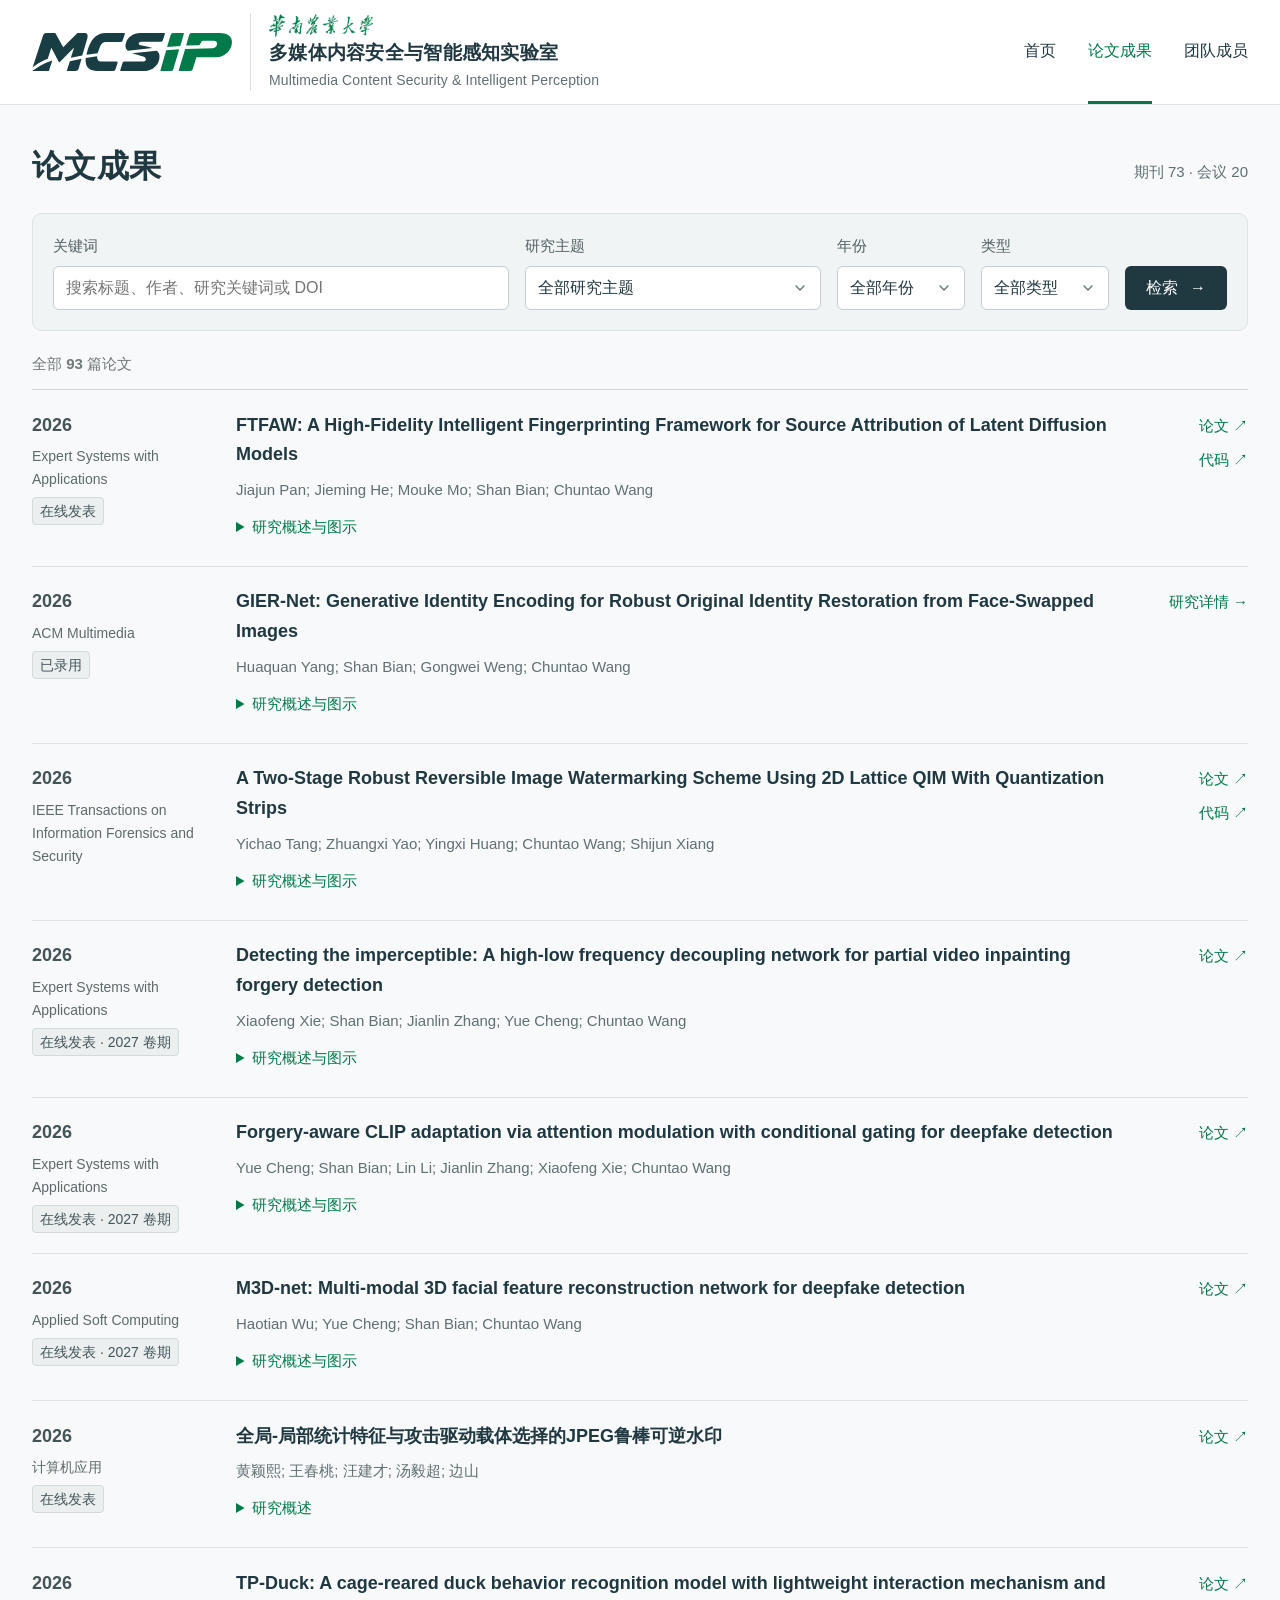
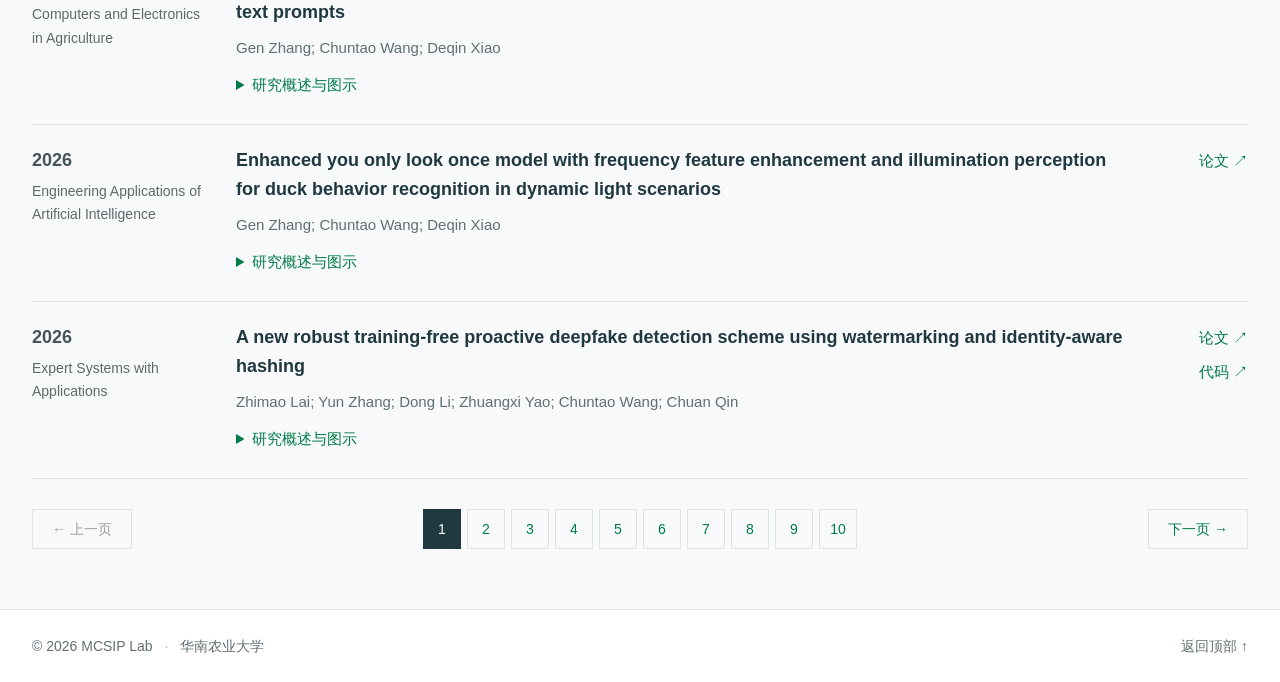
==== commit 1e69be47: "Align publication filters and unify expanded research reading widths" ====
--- a/publications/index.html
+++ b/publications/index.html
@@ -10,9 +10,9 @@
   <link rel="icon" href="/static/images/brand/mcsip-scau-v4-favicon-32.png" type="image/png" sizes="32x32">
   <link rel="icon" href="/static/images/brand/mcsip-scau-v4-icon-small.svg" type="image/svg+xml" sizes="any">
   <link rel="apple-touch-icon" href="/static/images/brand/mcsip-scau-v4-apple-touch-icon.png">
-  <link rel="stylesheet" href="/static/style.css?v=20261106align5">
+  <link rel="stylesheet" href="/static/style.css?v=20261106archive6">
   <script src="/static/publications-static.js?v=20261105topics" defer></script>
-  <link rel="stylesheet" href="/static/site-global.css?v=20261106align5">
+  <link rel="stylesheet" href="/static/site-global.css?v=20261106archive6">
 </head>
 <body id="top" class="">
   <a class="skip-link" href="#main-content">跳转至主要内容</a>
--- a/static/site-global.css
+++ b/static/site-global.css
@@ -289,14 +289,14 @@
 @media print { .paper-image-dialog,.paper-image-open,.paper-image-tools { display: none !important; } }
 
 /* Topic controls use the same 44px rail as keyword, year and publication type. */
-.publication-search { grid-template-columns: minmax(240px,1fr) minmax(210px,.65fr) 110px 120px auto; }
+.publication-search { grid-template-columns: minmax(240px,1fr) minmax(210px,.65fr) 128px 128px auto; }
 .home-venue[title] { text-decoration: none; border: 0; }
 #paper-topic option { font-weight: 400; }
 #paper-topic option.topic-parent-option { font-weight: 600; }
 .research-task-copy h2 a,.research-task-list dt a,.intro-mobile-overview strong a { text-decoration: underline; text-decoration-color: #DCE4E6; text-decoration-thickness: 1px; text-underline-offset: 4px; }
 .research-task-copy h2 a:hover,.research-task-list dt a:hover,.intro-mobile-overview strong a:hover,.research-task-copy h2 a:focus-visible,.research-task-list dt a:focus-visible,.intro-mobile-overview strong a:focus-visible { color: var(--accent); text-decoration-color: currentColor; }
 @media(max-width:1100px) {
-  .publication-search { grid-template-columns: minmax(0,1fr) 110px 120px auto; }
+  .publication-search { grid-template-columns: minmax(0,1fr) 128px 128px auto; }
   .publication-search .search-field { grid-column: 1 / -1; }
   .publication-search .button { grid-column: auto; }
 }
@@ -354,3 +354,11 @@
 .team-page .student-section .compact-heading { align-items:baseline; }
 .archive-heading { align-items:baseline; }
 .archive-heading > p { margin:0; }
+
+/* Expanded paper content follows a single readable rail; paper titles keep the full column. */
+.publication-body .paper-abstract { width:100%; max-width:56rem; }
+.publication-body .paper-abstract > p { width:100%; max-width:none; }
+.paper-abstract .archive-paper-figure { width:100%; margin:14px 0 0; padding:12px; border:1px solid var(--line); border-radius:6px; background:#fff; }
+.paper-abstract .archive-paper-figure > a { display:flex; align-items:center; justify-content:center; width:100%; max-width:100%; }
+.paper-abstract .archive-paper-figure img { display:block; width:auto; height:auto; max-width:100%; max-height:420px; margin:0; object-fit:contain; }
+@media(max-width:600px) { .paper-abstract .archive-paper-figure { padding:8px; } }
